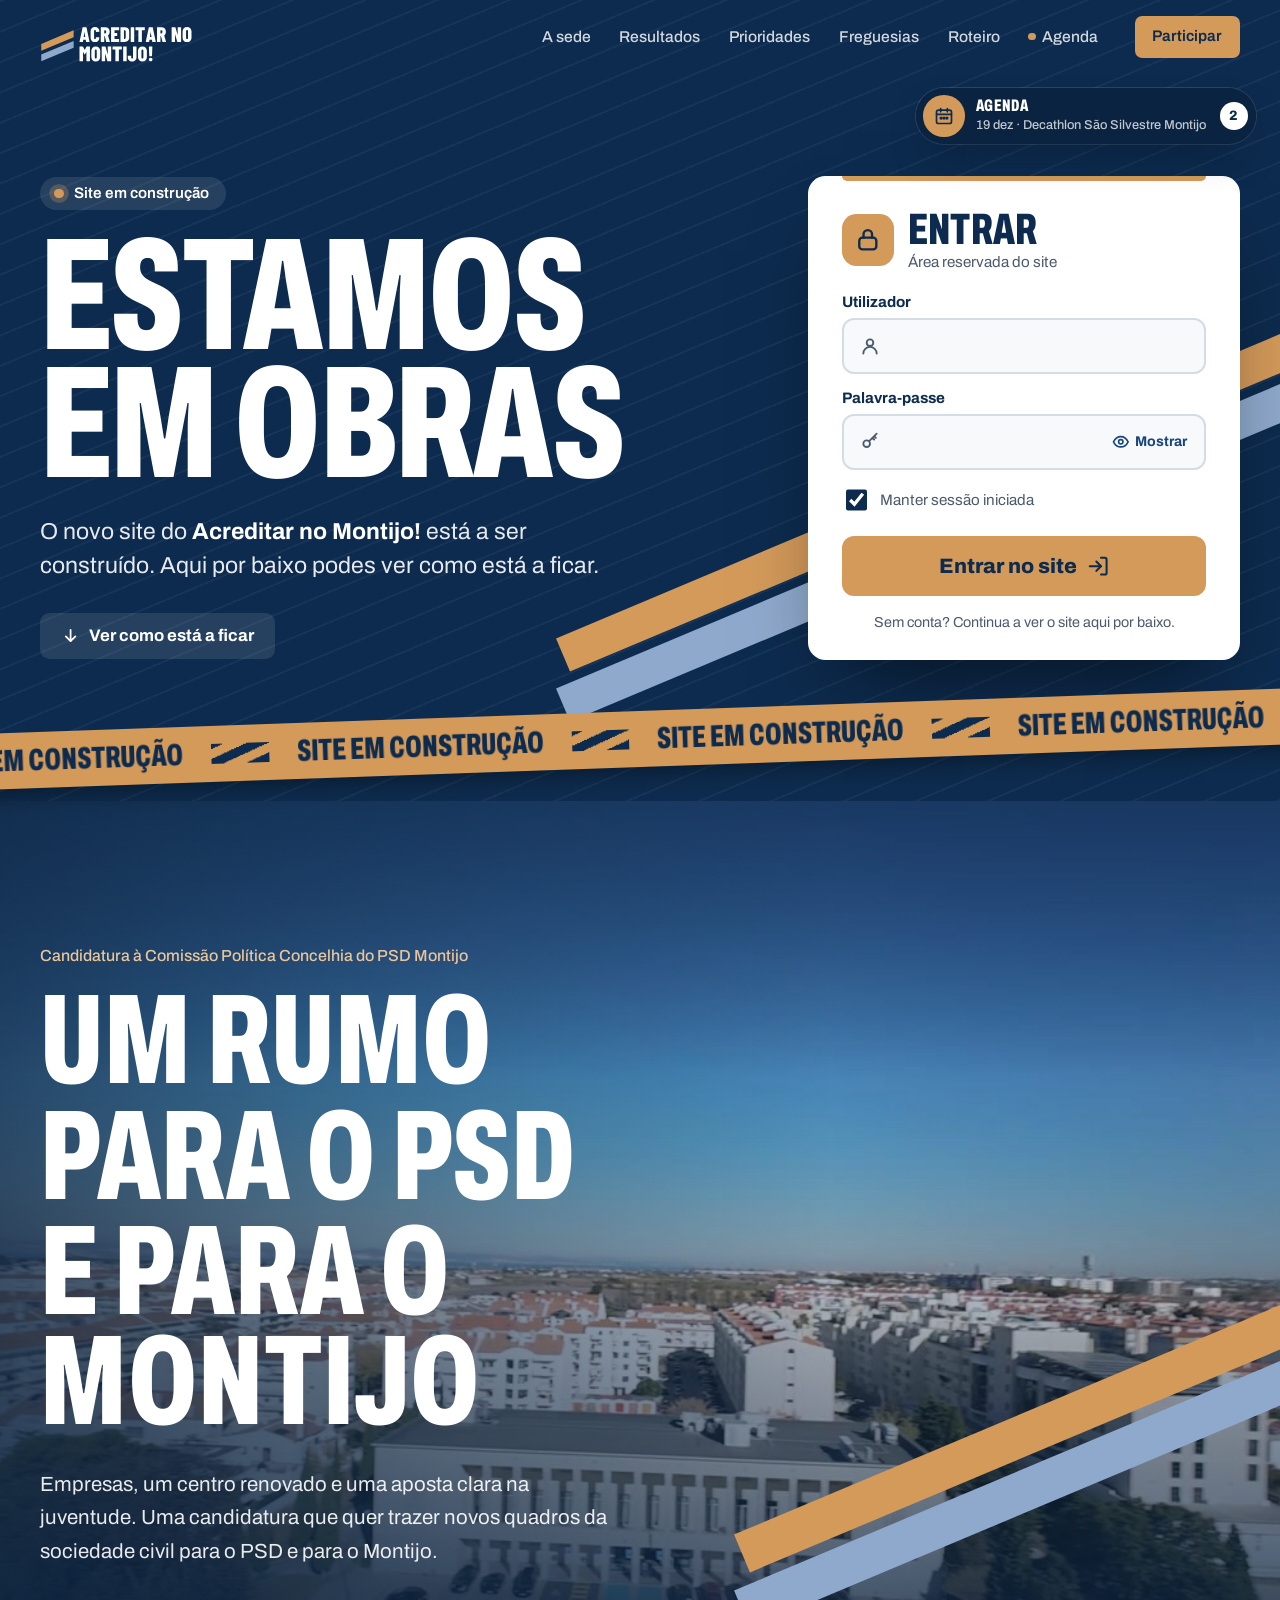
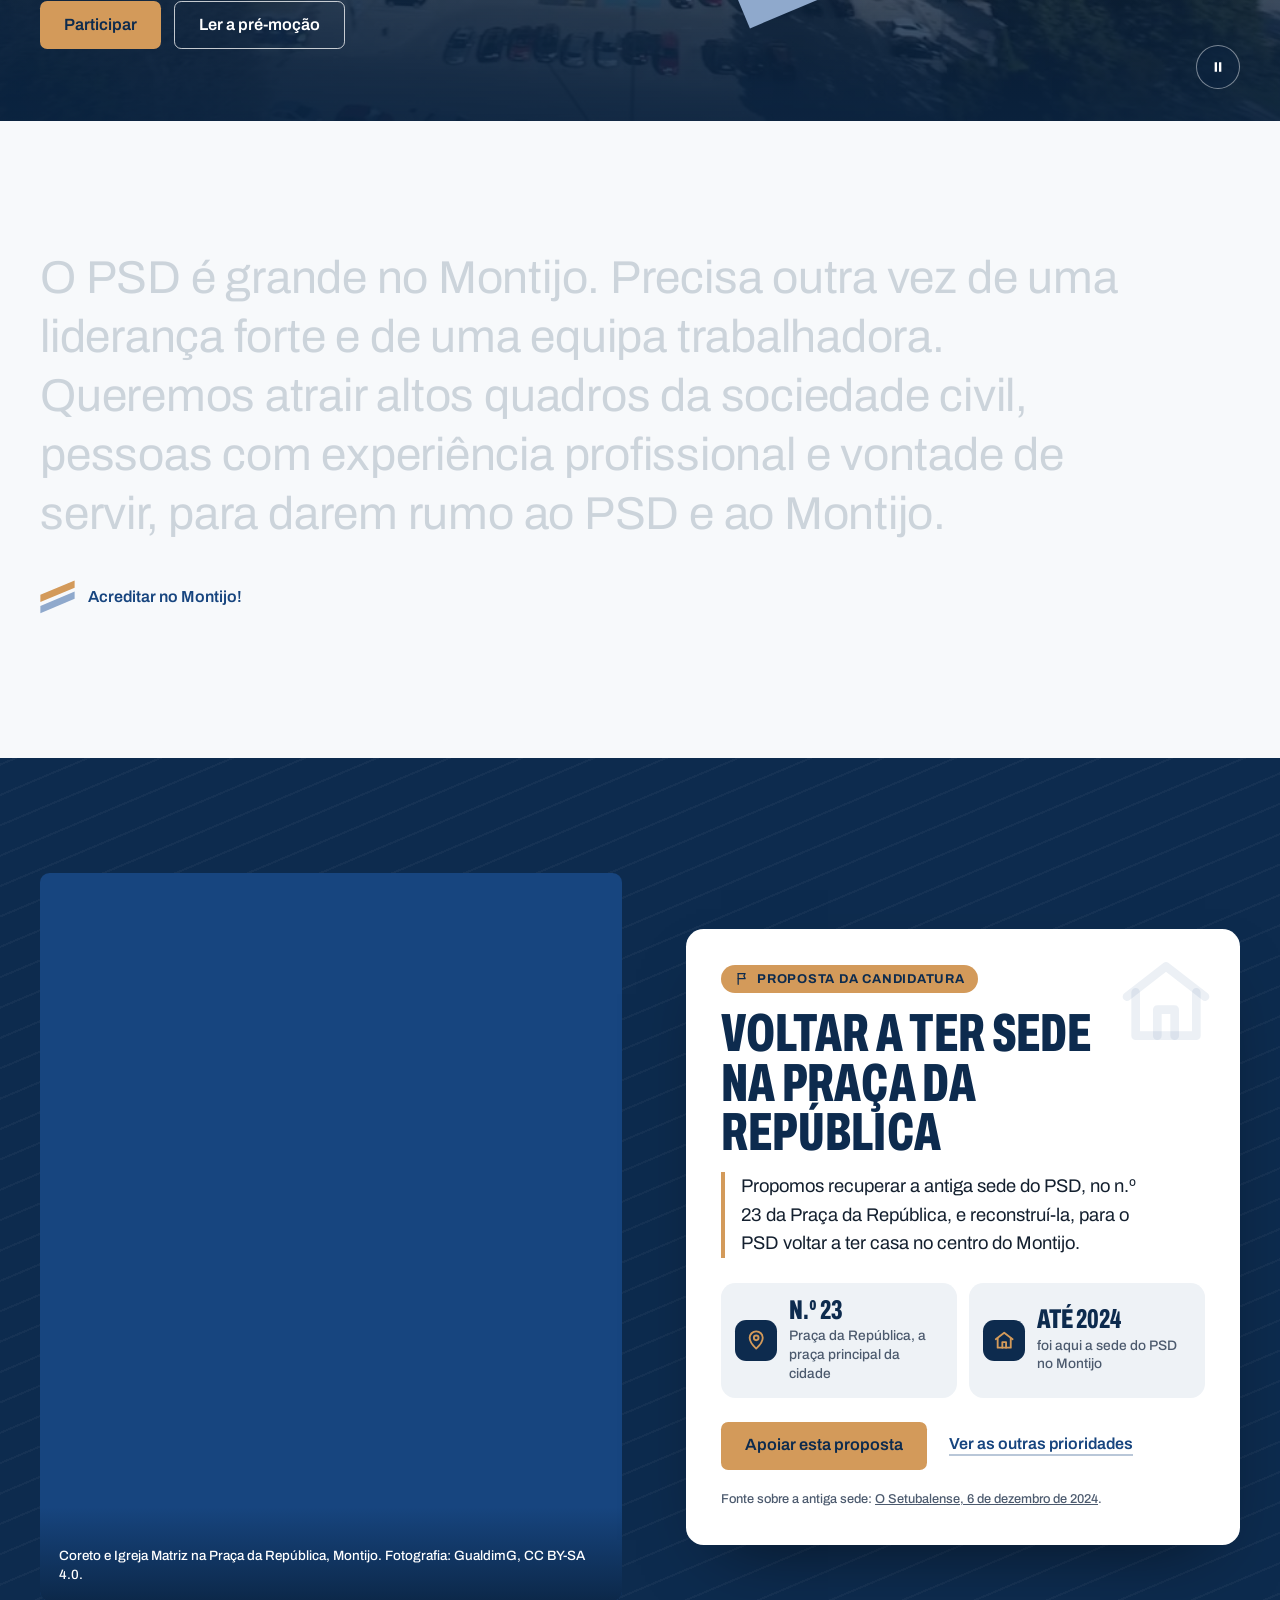
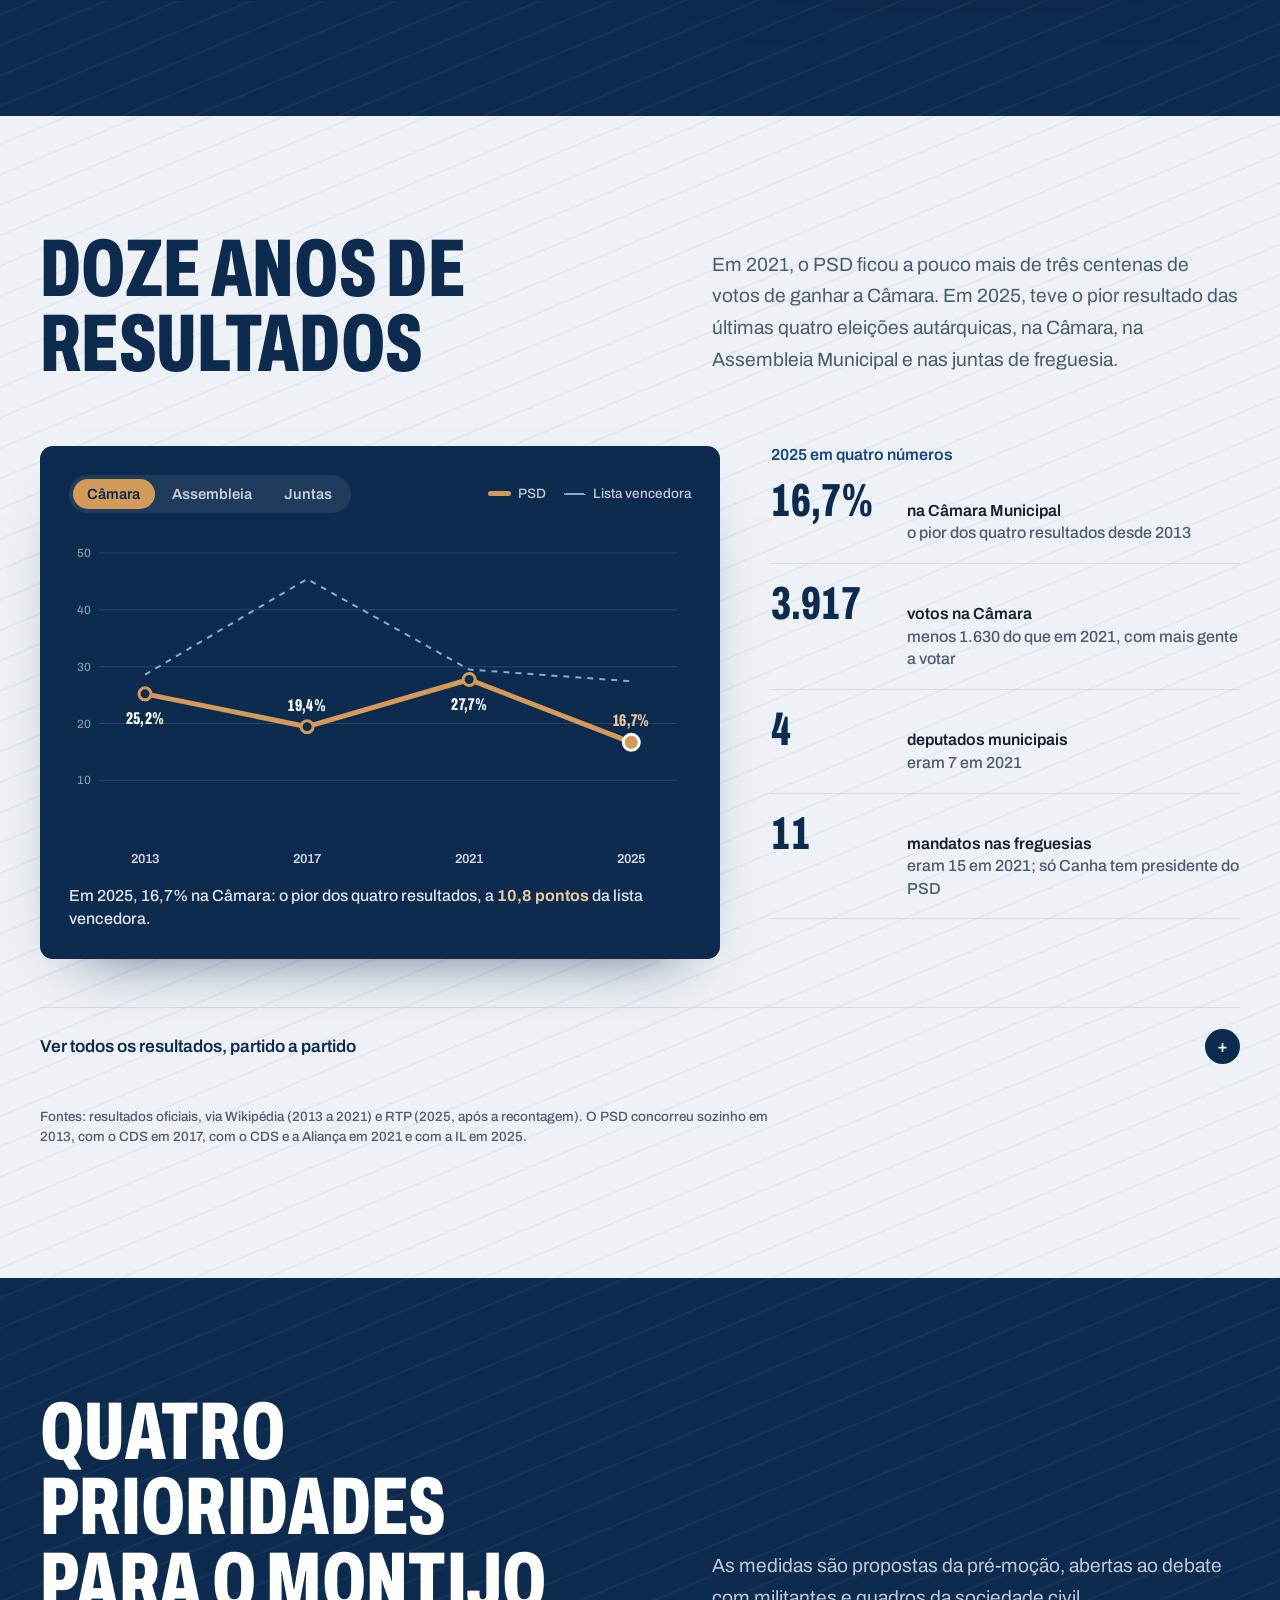
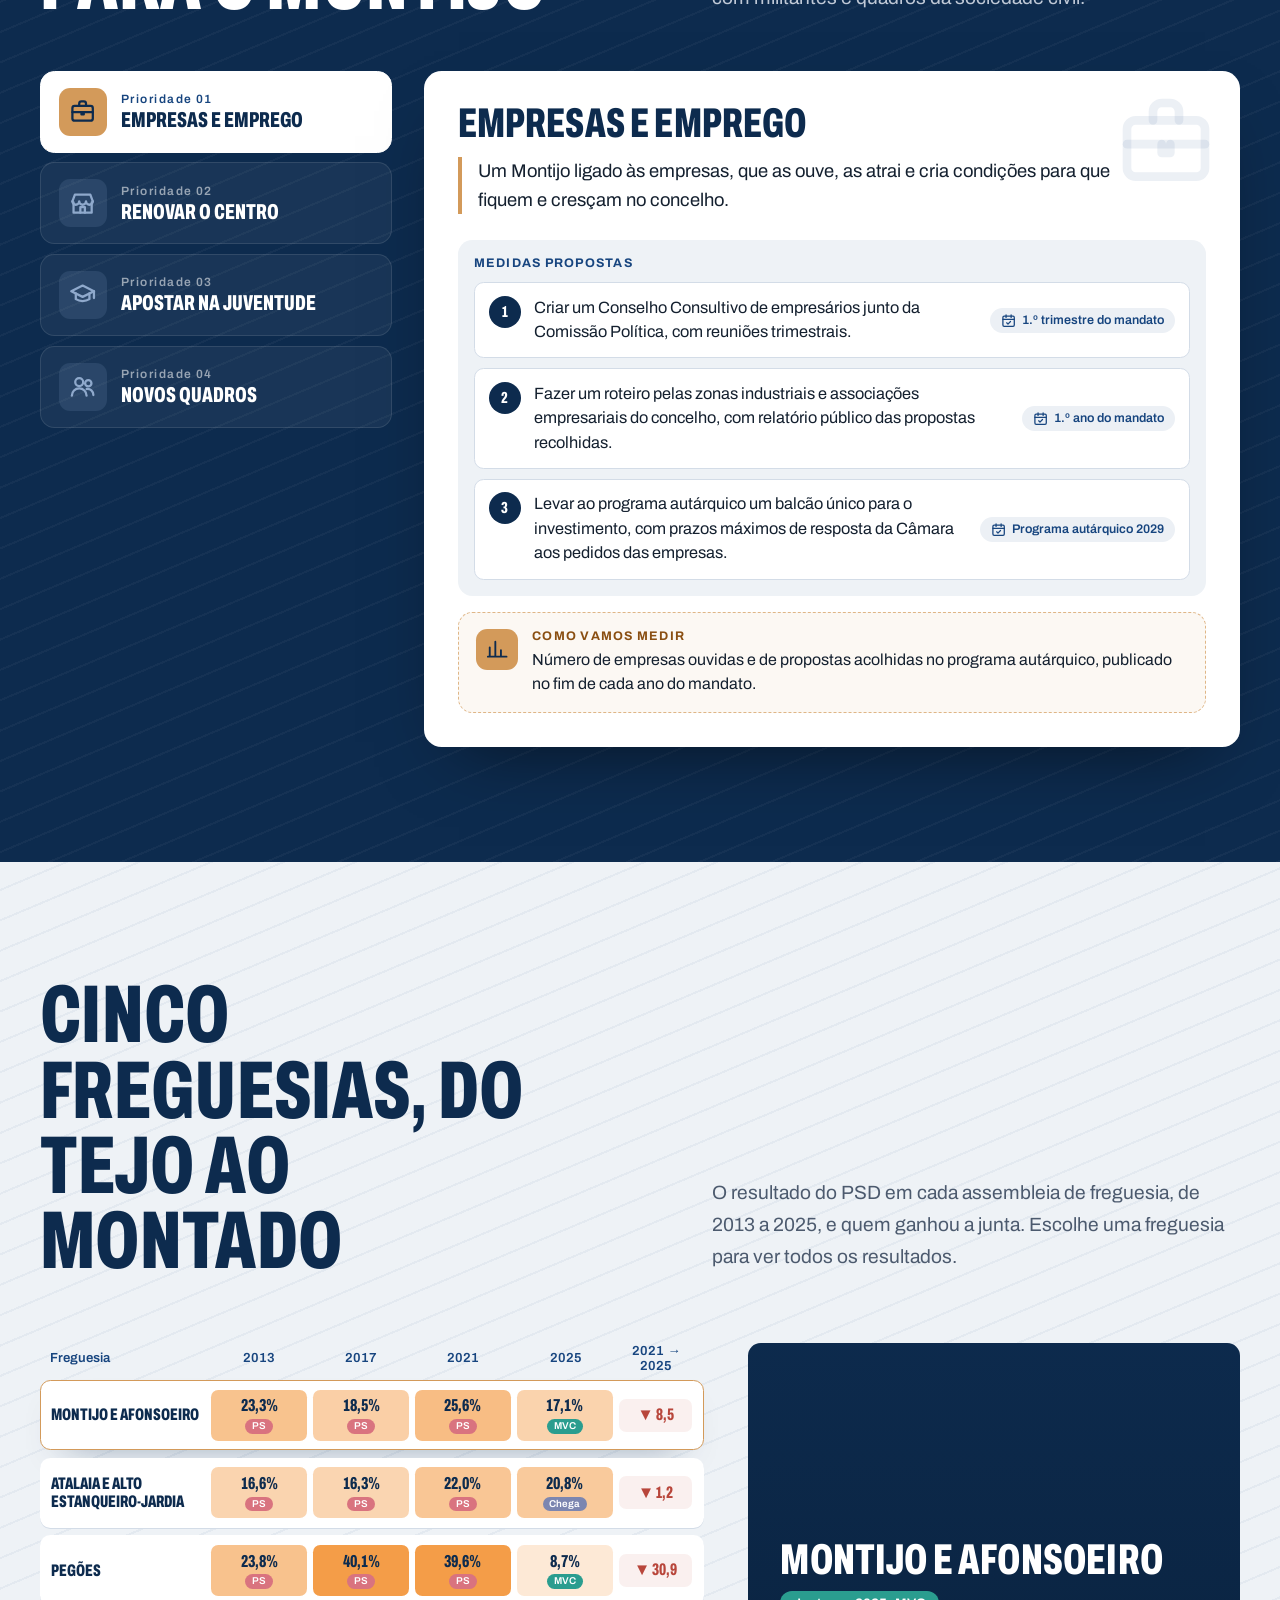
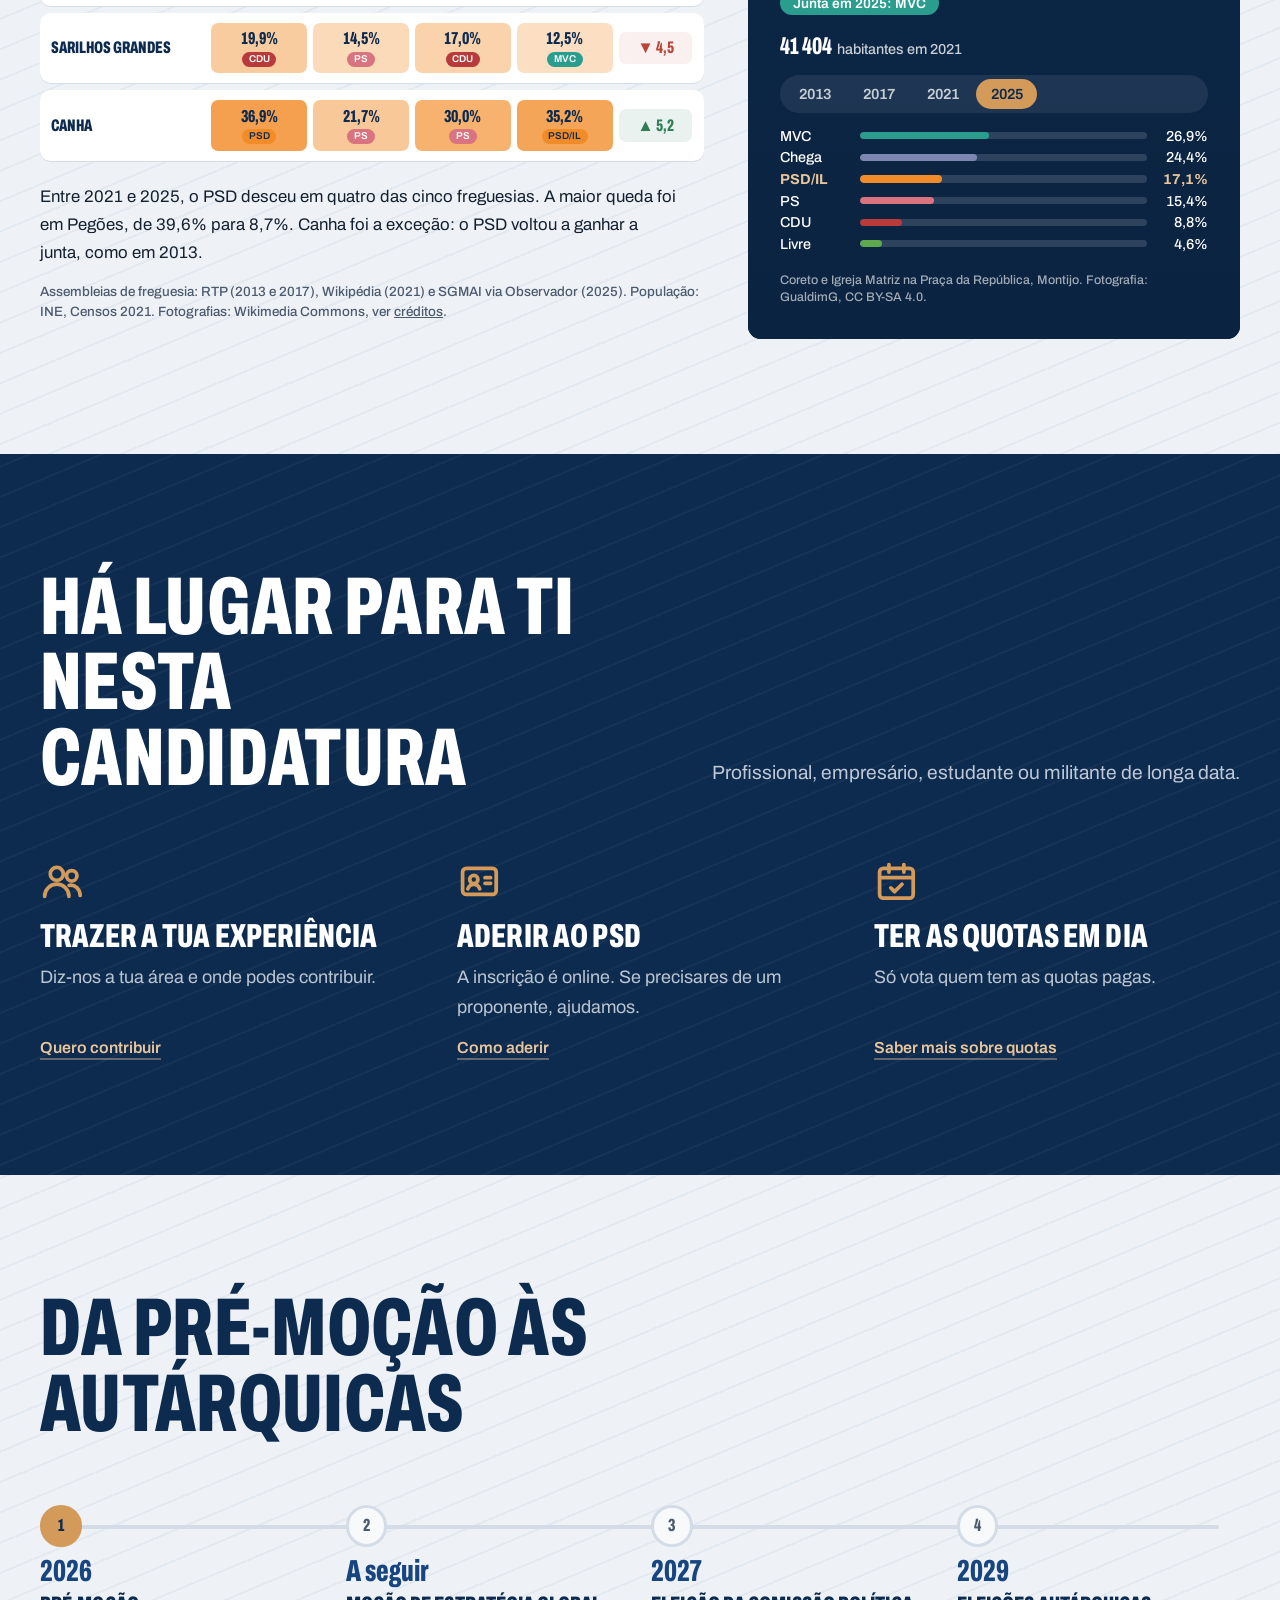
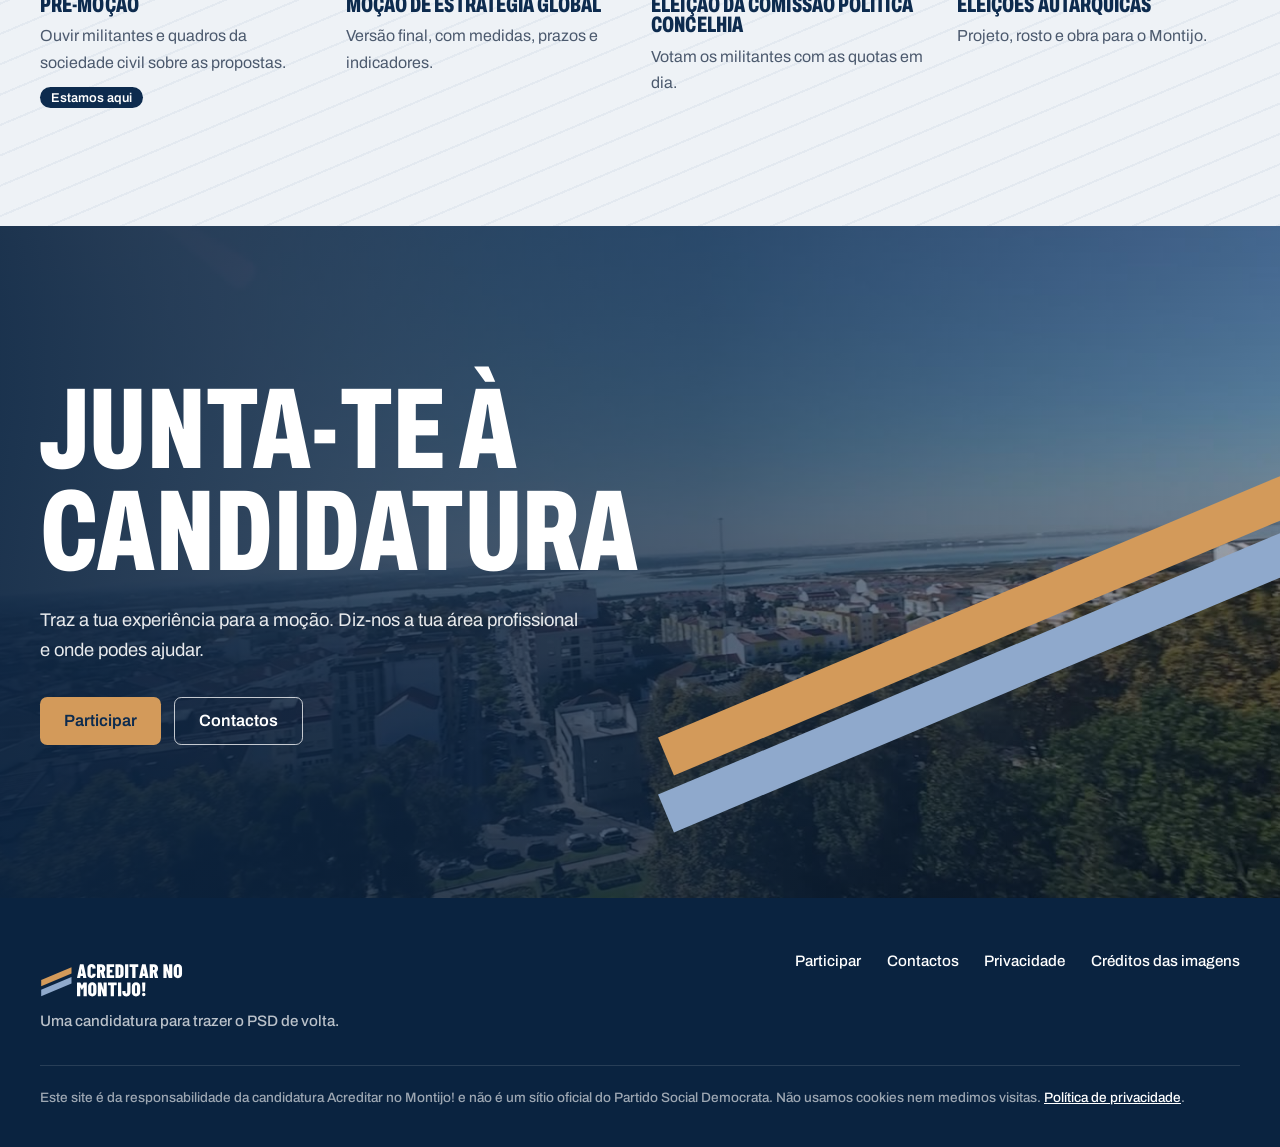
==== index.html @ 279e9579 "Aviso em obras por cima do site verdadeiro A página inicial mostra o aviso de site em construção com" ====
<!DOCTYPE html>
<html lang="pt-PT">
<head>
<meta charset="utf-8">
<script>(function(){var f="e1fb3b55f68e07967d1a540f";try{if(localStorage.getItem("acreditar-acesso")===f||sessionStorage.getItem("acreditar-acesso")===f){location.replace("inicio.html"+location.hash);}}catch(e){}})();</script>

<meta name="viewport" content="width=device-width, initial-scale=1">
<title>Acreditar no Montijo! | Site em construção</title>
<meta name="description" content="Candidatura à Comissão Política Concelhia do PSD Montijo: recuperar a sede, empresas, renovação do centro, juventude e novos quadros da sociedade civil.">
<link rel="canonical" href="https://www.acreditarnomontijo.pt/">
<meta property="og:type" content="website">
<meta property="og:locale" content="pt_PT">
<meta property="og:site_name" content="Acreditar no Montijo!">
<meta property="og:title" content="Acreditar no Montijo!">
<meta property="og:description" content="Candidatura à Comissão Política Concelhia do PSD Montijo: recuperar a sede, empresas, renovação do centro, juventude e novos quadros da sociedade civil.">
<meta property="og:url" content="https://www.acreditarnomontijo.pt/">
<meta property="og:image" content="https://www.acreditarnomontijo.pt/assets/partilha.png">
<meta property="og:image:width" content="1200">
<meta property="og:image:height" content="630">
<meta name="twitter:card" content="summary_large_image">
<meta name="theme-color" content="#0D2B4E">
<link rel="icon" href="assets/favicon.svg?v=e46b3f08" type="image/svg+xml">
<link rel="apple-touch-icon" href="assets/icone-180.png">

<link rel="preload" href="assets/fonts/archivo-latin-wdth-normal.woff2" as="font" type="font/woff2" crossorigin>
<link rel="preload" href="video/hero.jpg" as="image">
<style>
@font-face{font-family:"Archivo";src:url(assets/fonts/archivo-latin-wdth-normal.woff2) format("woff2-variations"),url(assets/fonts/archivo-latin-wdth-normal.woff2) format("woff2");font-weight:100 900;font-stretch:62% 125%;font-style:normal;font-display:swap;unicode-range:U+0000-00FF,U+0131,U+0152-0153,U+02BB-02BC,U+02C6,U+02DA,U+02DC,U+0304,U+0308,U+0329,U+2000-206F,U+20AC,U+2122,U+2191,U+2193,U+2212,U+2215,U+FEFF,U+FFFD}@font-face{font-family:"Archivo";src:url(assets/fonts/archivo-latin-ext-wdth-normal.woff2) format("woff2-variations"),url(assets/fonts/archivo-latin-ext-wdth-normal.woff2) format("woff2");font-weight:100 900;font-stretch:62% 125%;font-style:normal;font-display:swap;unicode-range:U+0100-02BA,U+02BD-02C5,U+02C7-02CC,U+02CE-02D7,U+02DD-02FF,U+0304,U+0308,U+0329,U+1D00-1DBF,U+1E00-1E9F,U+1EF2-1EFF,U+2020,U+20A0-20AB,U+20AD-20C0,U+2113,U+2C60-2C7F,U+A720-A7FF}
:root{
  --noite:#0D2B4E; --noite-2:#0A2340; --tejo:#17457F; --ambar:#D39A5A; --ambar-claro:#E9C59C;
  --ardosia:#8FA9CC; --nevoa:#EEF2F6; --papel:#F7F9FB; --tinta:#14202F; --suave:#4C5A6E; --linha:#D3DCE7;
  --desce:#B8463B; --sobe:#2F7D57;
  --display:"Archivo","Arial Narrow",sans-serif;
  --ui:"Archivo","Helvetica Neue",Arial,sans-serif;
  --serif:"Archivo","Helvetica Neue",Arial,sans-serif;
  --larg:78rem; --gutter:clamp(1.25rem,4vw,2.5rem);
  --ease:cubic-bezier(.22,.8,.2,1);
  --angulo:-22.8deg;
}
*,*::before,*::after{box-sizing:border-box}
html{scroll-behavior:smooth;scroll-padding-top:5.5rem;-webkit-text-size-adjust:100%}
body{margin:0;background:var(--papel);color:var(--tinta);font:400 1.125rem/1.65 var(--serif);-webkit-font-smoothing:antialiased;text-rendering:optimizeLegibility}
img,video,svg{display:block;max-width:100%}
a{color:inherit}
p{margin:0 0 1rem}
h1,h2,h3{margin:0;font-family:var(--display);font-weight:800;text-transform:uppercase;line-height:.92;letter-spacing:.004em}
.wrap{width:min(100% - 2*var(--gutter),var(--larg));margin-inline:auto}
.sr{position:absolute;width:1px;height:1px;overflow:hidden;clip:rect(0 0 0 0);white-space:nowrap}
:focus-visible{outline:3px solid var(--ambar);outline-offset:3px;border-radius:.3rem}
.saltar{position:fixed;left:1rem;top:-4rem;z-index:200;background:#fff;color:var(--noite);padding:.7rem 1rem;border-radius:.4rem;font:600 1rem var(--ui);transition:top .2s}
.saltar:focus{top:1rem}
.icone svg{width:100%;height:100%}

/* botões */
.btn{display:inline-flex;align-items:center;justify-content:center;min-height:3rem;padding:.8rem 1.5rem;border-radius:.45rem;font:600 1.02rem/1 var(--ui);text-decoration:none;transition:background .25s,color .25s,border-color .25s,transform .25s var(--ease)}
.btn:active{transform:translateY(1px)}
.btn-ambar{background:var(--ambar);color:var(--noite)}
.btn-ambar:hover{background:var(--ambar-claro)}
.btn-linha{border:1.5px solid rgba(255,255,255,.75);color:#fff}
.btn-linha:hover{background:#fff;color:var(--noite);border-color:#fff}
.btn-noite{background:var(--noite);color:#fff}
.btn-noite:hover{background:var(--tejo)}

/* cabeçalho */
.cab{position:fixed;inset:0 0 auto;z-index:60;color:#fff;transition:background .35s,box-shadow .35s,transform .35s var(--ease)}
.cab .wrap{display:flex;align-items:center;gap:1.5rem;min-height:4.6rem}
.cab.solido{background:rgba(10,35,64,.94);-webkit-backdrop-filter:blur(10px);backdrop-filter:blur(10px);box-shadow:0 1px 0 rgba(255,255,255,.08)}
.cab-logo{display:block;width:9.6rem;flex:none}
.cab-logo svg{width:100%;height:auto}
.cab-nav{margin-left:auto;display:flex;gap:.2rem}
.cab-nav a{font:500 .98rem/1 var(--ui);text-decoration:none;padding:.65rem .8rem;border-radius:.4rem;color:rgba(255,255,255,.82);transition:color .2s,background .2s}
.cab-nav a:hover,.cab-nav a.ativo{color:#fff;background:rgba(255,255,255,.1)}
.cab .btn{min-height:2.6rem;padding:.6rem 1.1rem;font-size:.96rem}
.menu-btn{display:none;margin-left:auto;align-items:center;gap:.55rem;background:none;border:1.5px solid rgba(255,255,255,.4);color:#fff;border-radius:.45rem;padding:.55rem .85rem;font:600 .95rem var(--ui);cursor:pointer}
.menu-btn i{position:relative;width:1.1rem;height:.7rem}
.menu-btn i::before,.menu-btn i::after{content:"";position:absolute;left:0;right:0;height:2px;background:currentColor;border-radius:2px;transition:transform .3s var(--ease),top .3s var(--ease)}
.menu-btn i::before{top:0}.menu-btn i::after{top:calc(100% - 2px)}
.menu-aberto .menu-btn i::before{top:calc(50% - 1px);transform:rotate(45deg)}
.menu-aberto .menu-btn i::after{top:calc(50% - 1px);transform:rotate(-45deg)}
.menu{position:fixed;inset:0;z-index:55;background:var(--noite-2);color:#fff;display:flex;flex-direction:column;justify-content:flex-end;padding:6rem var(--gutter) 2.5rem;visibility:hidden;opacity:0;transition:opacity .35s var(--ease),visibility 0s .35s}
.menu-aberto .menu{visibility:visible;opacity:1;transition:opacity .35s var(--ease)}
.menu::before{content:"";position:absolute;right:-20%;top:22%;width:90%;height:2.2rem;background:var(--ambar);transform:rotate(var(--angulo)) scaleX(0);transform-origin:right;transition:transform .7s var(--ease) .1s}
.menu::after{content:"";position:absolute;right:-20%;top:calc(22% + 3.2rem);width:90%;height:2.2rem;background:var(--ardosia);transform:rotate(var(--angulo)) scaleX(0);transform-origin:right;transition:transform .7s var(--ease) .18s}
.menu-aberto .menu::before,.menu-aberto .menu::after{transform:rotate(var(--angulo)) scaleX(1)}
.menu a{display:block;font:800 clamp(2.4rem,11vw,3.6rem)/1.02 var(--display);text-transform:uppercase;text-decoration:none;color:#fff;padding:.15rem 0;transform:translateY(1.2rem);opacity:0;transition:transform .5s var(--ease),opacity .5s var(--ease)}
.menu-aberto .menu a{transform:none;opacity:1}
.menu a:nth-child(2){transition-delay:.04s}.menu a:nth-child(3){transition-delay:.08s}.menu a:nth-child(4){transition-delay:.12s}.menu a:nth-child(5){transition-delay:.16s}.menu a:nth-child(6){transition-delay:.2s}
.menu .btn{margin-top:1.6rem;font:600 1.1rem/1 var(--ui);text-transform:none;display:inline-flex;width:max-content;padding:1rem 1.7rem}
.menu .menu-sec{font:500 1.05rem var(--ui);text-transform:none;color:rgba(255,255,255,.75);margin-top:1rem}
@media (max-width:64rem){.cab-nav,.cab .btn{display:none}.menu-btn{display:inline-flex}}
.menu-aberto{overflow:hidden}

/* topo com vídeo */
.hero{position:relative;min-height:100vh;min-height:100svh;display:flex;align-items:flex-end;color:#fff;background:var(--noite);overflow:hidden;isolation:isolate}
.hero-video{position:absolute;inset:0;width:100%;height:100%;object-fit:cover;z-index:-3;transform:scale(1.06);transition:transform 2.4s var(--ease)}
.pronto .hero-video{transform:scale(1)}
.hero-veu{position:absolute;inset:0;z-index:-2;background:linear-gradient(180deg,rgba(10,35,64,.55) 0%,rgba(10,35,64,.1) 30%,rgba(10,35,64,.35) 55%,rgba(10,35,64,.92) 100%),linear-gradient(90deg,rgba(10,35,64,.7) 0%,rgba(10,35,64,0) 65%)}
.rumo{position:absolute;z-index:-1;inset:0;pointer-events:none}
.rumo i{position:absolute;left:58%;width:90%;height:clamp(1.4rem,3.2vw,2.6rem);transform-origin:left center;transform:rotate(var(--angulo)) scaleX(0);transition:transform 1.4s var(--ease)}
.rumo i:nth-child(1){bottom:16%;background:var(--ambar)}
.rumo i:nth-child(2){bottom:calc(16% - clamp(2rem,4.4vw,3.6rem));background:var(--ardosia);transition-delay:.15s}
.pronto .rumo i{transform:rotate(var(--angulo)) scaleX(1)}
.hero-txt{padding:9rem 0 clamp(3rem,8vh,5.5rem)}
.hero h1{font-size:clamp(3.2rem,10vw,9.2rem);line-height:.86;max-width:12ch}
.hero h1 .l{display:block;overflow:hidden;padding-bottom:.04em}
.hero h1 .l span{display:block;transform:translateY(105%);transition:transform 1.1s var(--ease)}
.hero h1 .l:nth-child(2) span{transition-delay:.08s}.hero h1 .l:nth-child(3) span{transition-delay:.16s}
.pronto .hero h1 .l span{transform:none}
.hero-sub{max-width:36rem;margin:1.6rem 0 0;font-size:clamp(1.08rem,1.6vw,1.28rem);color:rgba(255,255,255,.9);opacity:0;transform:translateY(.8rem);transition:opacity .9s var(--ease) .45s,transform .9s var(--ease) .45s}
.hero-quem{font:500 1rem/1.4 var(--ui);color:var(--ambar-claro);margin:0 0 1.2rem;opacity:0;transition:opacity .9s var(--ease) .3s}
.hero .acoes{display:flex;flex-wrap:wrap;gap:.8rem;margin-top:2rem;opacity:0;transform:translateY(.8rem);transition:opacity .9s var(--ease) .6s,transform .9s var(--ease) .6s}
.pronto .hero-sub,.pronto .hero .acoes,.pronto .hero-quem{opacity:1;transform:none}
.pausa{position:absolute;right:var(--gutter);bottom:clamp(1.2rem,4vh,2rem);z-index:2;width:2.75rem;height:2.75rem;border-radius:50%;border:1.5px solid rgba(255,255,255,.45);background:rgba(10,35,64,.45);color:#fff;cursor:pointer;display:grid;place-items:center}
.pausa:hover{border-color:#fff}
.pausa svg{width:1rem;height:1rem;fill:currentColor}
.pausa .i-play{display:none}.pausa[aria-pressed="true"] .i-pausa{display:none}.pausa[aria-pressed="true"] .i-play{display:block}
@media (min-width:40.01rem) and (max-width:64rem){
  .hero .rumo i{left:40%;width:80%}
  .hero .rumo i:nth-child(1){bottom:3.2rem}.hero .rumo i:nth-child(2){bottom:.6rem}
  .hero-txt{padding-bottom:10rem}
}
@media (max-width:40rem){
  .hero .rumo i{left:30%;width:100%;height:1.3rem}
  .hero .rumo i:nth-child(1){bottom:2.2rem}.hero .rumo i:nth-child(2){bottom:.3rem}
  .hero-txt{padding-bottom:11.5rem}
  .hero .acoes .btn{flex:1 1 auto}
}

/* secções */
.sec{position:relative;padding:clamp(4rem,9vw,7.5rem) 0;isolation:isolate}
.sec-cab{display:grid;gap:0 clamp(2rem,5vw,4.5rem)}
@media (min-width:62rem){.sec-cab{grid-template-columns:minmax(0,1.15fr) minmax(0,1fr);align-items:end}.sec-cab .lead{margin:0 0 .4rem}}
.sec-escura{background:var(--noite);color:#E6ECF4}
.sec-nevoa{background:var(--nevoa)}
.textura::before{content:"";position:absolute;inset:0;z-index:-1;background:repeating-linear-gradient(-22.8deg,rgba(23,69,127,.05) 0 2px,transparent 2px 28px);pointer-events:none}
.sec-escura.textura::before{background:repeating-linear-gradient(-22.8deg,rgba(255,255,255,.035) 0 2px,transparent 2px 28px)}
.titulo{font-size:clamp(2.5rem,6.4vw,5.4rem);max-width:16ch;color:var(--noite)}
.sec-escura .titulo{color:#fff}
.lead{max-width:40rem;margin-top:1.4rem;font-size:clamp(1.08rem,1.5vw,1.22rem);color:var(--suave)}
.sec-escura .lead{color:rgba(230,236,244,.82)}
.fonte{font:500 .84rem/1.5 var(--ui);color:var(--suave);max-width:46rem}
.sec-escura .fonte{color:rgba(230,236,244,.6)}
.fonte a{color:inherit}

/* manifesto */
.manifesto{padding:clamp(4.5rem,11vw,8rem) 0}
.manifesto-txt{font:400 clamp(1.6rem,3.6vw,3.1rem)/1.28 var(--serif);color:var(--noite);max-width:24em;margin:0;letter-spacing:-.005em}
.manifesto-txt .p{transition:color .45s ease;color:rgba(13,43,78,.18)}
.manifesto-txt .p.acesa{color:var(--noite)}
.sem-js .manifesto-txt .p{color:var(--noite)}
.manifesto-ass{margin-top:2.2rem;font:600 1rem var(--ui);color:var(--tejo);display:flex;align-items:center;gap:.8rem}
.manifesto-ass .marca{width:2.2rem;height:auto}

/* bandeira: sede */
.bandeira{display:grid;grid-template-columns:1.05fr 1fr;gap:clamp(2rem,5vw,4.5rem);align-items:center}
@media (max-width:56rem){.bandeira{grid-template-columns:1fr}}
.bandeira-foto{position:relative;border-radius:.6rem;overflow:hidden;aspect-ratio:4/5;background:var(--tejo)}
.bandeira-foto img{width:100%;height:100%;object-fit:cover;transform:scale(1.08);transition:transform 1.6s var(--ease)}
.bandeira-foto.visto img{transform:scale(1)}
.bandeira-foto figcaption{position:absolute;left:0;right:0;bottom:0;padding:2.5rem 1.2rem 1rem;font:500 .84rem/1.4 var(--ui);color:#fff;background:linear-gradient(0deg,rgba(10,35,64,.85),transparent)}
.bandeira-num{display:flex;align-items:baseline;gap:.8rem;margin:1.8rem 0 1.2rem}
.bandeira-num b{font:800 clamp(4.5rem,10vw,7.5rem)/.8 var(--display);color:var(--ambar);white-space:nowrap}
@media (max-width:40rem){.bandeira-num{flex-direction:column;align-items:flex-start;gap:.6rem}.bandeira-foto{aspect-ratio:4/3}}
.bandeira-num span{font:500 1rem/1.35 var(--ui);color:rgba(230,236,244,.8);max-width:14rem}
.bandeira p{max-width:34rem}
.bandeira-compromisso{margin-top:1.6rem;padding:1.3rem 1.4rem;border-left:4px solid var(--ambar);background:rgba(255,255,255,.06);border-radius:0 .5rem .5rem 0;font-size:1.18rem;color:#fff}
.bandeira-compromisso b{font-family:var(--ui);font-weight:700;color:var(--ambar-claro)}

/* resultados */
.res-grelha{display:grid;grid-template-columns:1.45fr 1fr;gap:clamp(1.5rem,4vw,3.5rem);margin-top:clamp(2.5rem,5vw,4rem);align-items:start}
@media (max-width:60rem){.res-grelha{grid-template-columns:1fr}}
.painel{background:var(--noite);color:#fff;border-radius:.8rem;padding:clamp(1.1rem,2.5vw,1.8rem);box-shadow:0 30px 60px -40px rgba(13,43,78,.8)}
.painel-cab{display:flex;flex-wrap:wrap;gap:.8rem;align-items:center;justify-content:space-between;margin-bottom:.6rem}
.seg{display:inline-flex;gap:.2rem;background:rgba(255,255,255,.08);border-radius:2rem;padding:.25rem}
.seg button{border:0;background:none;color:rgba(255,255,255,.75);font:600 .92rem var(--ui);padding:.45rem .9rem;border-radius:2rem;cursor:pointer;transition:background .25s,color .25s}
.seg button[aria-pressed="true"],.seg button[aria-selected="true"]{background:var(--ambar);color:var(--noite)}
.seg-claro{background:var(--nevoa)}
.seg-claro button{color:var(--suave)}
.seg-claro button[aria-pressed="true"]{background:var(--noite);color:#fff}
.legenda-graf{display:flex;gap:1.1rem;font:500 .85rem var(--ui);color:rgba(255,255,255,.75)}
.legenda-graf span{display:inline-flex;align-items:center;gap:.45rem}
.legenda-graf i{display:inline-block;width:1.4rem;height:.32rem;border-radius:1rem;background:var(--ambar)}
.legenda-graf i.v{height:0;border-top:2px dashed var(--ardosia);background:none}
.grafico{position:relative;margin-top:.4rem}
.grafico svg{width:100%;height:auto;overflow:visible}
.grafico .eixo{stroke:rgba(255,255,255,.12);stroke-width:1}
.grafico .eixo-t{fill:rgba(255,255,255,.5);font:500 12px var(--ui)}
.grafico .ano-t{fill:rgba(255,255,255,.8);font:600 13px var(--ui)}
.grafico .l-psd{fill:none;stroke:var(--ambar);stroke-width:5;stroke-linecap:round;stroke-linejoin:round}
.grafico .l-venc{fill:none;stroke:var(--ardosia);stroke-width:2;stroke-dasharray:6 6;opacity:.8}
.grafico .pt{fill:var(--noite);stroke:var(--ambar);stroke-width:3}
.grafico .pt.ultimo{fill:var(--ambar);stroke:#fff}
.grafico .val{fill:#fff;font:800 17px var(--display);letter-spacing:.02em}
.grafico .val.ultimo{fill:var(--ambar-claro)}
.grafico .anim{opacity:0;transition:opacity .4s ease}
.grafico.vis .anim{opacity:1}
.graf-nota{margin:.8rem 0 0;font:500 1rem/1.45 var(--ui);color:rgba(255,255,255,.88)}
.graf-nota b{color:var(--ambar-claro)}
.numeros{margin:0;display:grid;gap:0}
.numeros div{padding:1.15rem 0;border-bottom:1px solid var(--linha);display:grid;grid-template-columns:7.5rem 1fr;gap:1rem;align-items:baseline}
.numeros div:first-child{padding-top:0}
.numeros dt{font:800 clamp(2.2rem,4vw,2.9rem)/.95 var(--display);color:var(--noite);font-variant-numeric:tabular-nums}
.numeros dd{margin:0;font:500 1rem/1.4 var(--ui);color:var(--suave)}
.numeros dd b{display:block;color:var(--tinta);font-weight:600}
.numeros-tit{font:600 1rem var(--ui);color:var(--tejo);margin:0 0 1rem}
.todos{margin-top:clamp(2rem,4vw,3rem);border-top:1px solid var(--linha)}
.todos summary{list-style:none;cursor:pointer;display:flex;align-items:center;justify-content:space-between;gap:1rem;padding:1.3rem 0;font:600 1.08rem var(--ui);color:var(--noite)}
.todos summary::-webkit-details-marker{display:none}
.todos summary .mais{width:2.2rem;height:2.2rem;border-radius:50%;background:var(--noite);color:#fff;display:grid;place-items:center;transition:transform .35s var(--ease)}
.todos[open] summary .mais{transform:rotate(45deg)}
.todos-corpo{padding-bottom:1rem;animation:abrir .45s var(--ease)}
@keyframes abrir{from{opacity:0;transform:translateY(-.5rem)}to{opacity:1;transform:none}}
.explorar{background:#fff;border-radius:.8rem;padding:clamp(1rem,2.5vw,1.6rem);box-shadow:0 20px 50px -38px rgba(13,43,78,.6)}
.explorar-cab{display:flex;flex-wrap:wrap;gap:.6rem;justify-content:space-between;margin-bottom:1.2rem}
.barras{display:flex;flex-direction:column;gap:.75rem}
.barra[hidden]{display:none}
.barra .topo-b{display:flex;justify-content:space-between;align-items:baseline;gap:1rem;margin-bottom:.3rem;font-family:var(--ui)}
.barra .nome{font-weight:600}
.barra .nome small{font-weight:500;color:var(--suave);margin-left:.45rem;font-size:.82rem}
.barra .valor{font:800 1.35rem var(--display);font-variant-numeric:tabular-nums}
.barra .pista{height:.7rem;border-radius:1rem;background:var(--nevoa);overflow:hidden}
.barra .ench{display:block;height:100%;width:0;border-radius:1rem;transition:width 1.1s var(--ease)}
.barra.psd{background:rgba(211,154,90,.12);border-radius:.5rem;padding:.4rem .55rem;margin:0 -.55rem}
.barra.psd .valor{color:#B36A1F}
.explorar-resumo{margin:1.1rem 0 0;font:500 .98rem/1.45 var(--ui);color:var(--tinta)}
.explorar-resumo b{color:#B36A1F}
.cor-ps{background:#D9737F}.cor-psd{background:#F28C28}.cor-cdu{background:#B83A3A}.cor-mvc{background:#2A9D8F}.cor-ch{background:#7C86B0}
.cor-be{background:#A23B72}.cor-il{background:#2BA8D8}.cor-pan{background:#7FA83A}.cor-l{background:#5FA84D}.cor-cds{background:#3D6FB6}.cor-pctp{background:#8B2E2E}

/* prioridades */
.prios{margin-top:clamp(2.5rem,5vw,4rem);border-top:1px solid rgba(255,255,255,.14)}
.prio{border-bottom:1px solid rgba(255,255,255,.14)}
.prio-cab{width:100%;display:grid;grid-template-columns:3rem minmax(0,1fr) 2.6rem;gap:1.2rem;align-items:center;background:none;border:0;color:inherit;text-align:left;padding:clamp(1.3rem,2.5vw,1.9rem) 0;cursor:pointer}
.prio-ic{width:3rem;height:3rem;border-radius:.6rem;background:rgba(143,169,204,.14);color:var(--ardosia);padding:.7rem;transition:background .3s,color .3s}
.prio-tit{display:block;font:800 clamp(1.7rem,3.6vw,2.7rem)/.95 var(--display);text-transform:uppercase;color:#fff}
.prio-obj{display:block;margin-top:.55rem;font:400 1.05rem/1.5 var(--serif);color:rgba(230,236,244,.78);max-width:42rem}
.prio-mais{width:2.6rem;height:2.6rem;border-radius:50%;border:1.5px solid rgba(255,255,255,.3);position:relative;transition:transform .4s var(--ease),background .3s,border-color .3s}
.prio-mais::before,.prio-mais::after{content:"";position:absolute;left:50%;top:50%;width:.9rem;height:2px;background:#fff;transform:translate(-50%,-50%)}
.prio-mais::after{transform:translate(-50%,-50%) rotate(90deg);transition:transform .4s var(--ease)}
.prio-cab[aria-expanded="true"] .prio-mais{background:var(--ambar);border-color:var(--ambar)}
.prio-cab[aria-expanded="true"] .prio-mais::before,.prio-cab[aria-expanded="true"] .prio-mais::after{background:var(--noite)}
.prio-cab[aria-expanded="true"] .prio-mais::after{transform:translate(-50%,-50%) rotate(0)}
.prio-cab[aria-expanded="true"] .prio-ic{background:var(--ambar);color:var(--noite)}
.prio-cab:hover .prio-mais{border-color:#fff}
.prio-corpo{display:grid;grid-template-rows:0fr;transition:grid-template-rows .55s var(--ease)}
.prio-corpo>div{overflow:hidden}
.prio.aberta .prio-corpo{grid-template-rows:1fr}
.prio-dentro{padding:0 0 2rem 4.2rem;display:grid;grid-template-columns:1.6fr 1fr;gap:2rem}
@media (max-width:48rem){.prio-cab{grid-template-columns:2.4rem minmax(0,1fr) 2.2rem;gap:.85rem}.prio-ic{width:2.4rem;height:2.4rem;padding:.5rem}.prio-mais{width:2.2rem;height:2.2rem}.prio-dentro{padding-left:0;grid-template-columns:1fr;gap:1.2rem}}
.medidas{list-style:none;margin:0;padding:0;display:grid;gap:.7rem;counter-reset:m}
.medidas li{counter-increment:m;display:grid;grid-template-columns:2rem 1fr;gap:.8rem;padding:1rem 1.1rem;background:rgba(255,255,255,.05);border-radius:.55rem}
.medidas li::before{content:counter(m);width:2rem;height:2rem;border-radius:50%;background:var(--ambar);color:var(--noite);display:grid;place-items:center;font:800 1rem var(--display)}
.medidas .prazo{display:block;margin-top:.45rem;font:600 .82rem var(--ui);color:var(--ambar-claro)}
.indicador{padding:1.1rem 1.2rem;border:1px solid rgba(255,255,255,.14);border-radius:.55rem;align-self:start}
.indicador h4{margin:0 0 .4rem;font:600 .9rem var(--ui);color:var(--ardosia)}
.indicador p{margin:0;font-size:1rem}

/* freguesias */
.freg-grelha{display:grid;grid-template-columns:1.35fr 1fr;gap:clamp(1.5rem,3.5vw,3rem);margin-top:clamp(2.5rem,5vw,4rem);align-items:stretch}
@media (max-width:60rem){.freg-grelha{grid-template-columns:1fr}}
.heatmap{display:grid;gap:.45rem}
.hm-cab,.hm-linha{display:grid;grid-template-columns:minmax(8.5rem,1.6fr) repeat(4,minmax(3.4rem,1fr)) 4.6rem;gap:.35rem;align-items:center}
.hm-cab{font:600 .82rem var(--ui);color:var(--tejo);padding:0 .65rem}
.hm-cab span:not(:first-child){text-align:center}
.hm-linha{width:100%;text-align:left;background:#fff;border:1.5px solid transparent;border-radius:.65rem;padding:.55rem .65rem;cursor:pointer;color:inherit;font:inherit;box-shadow:0 1px 0 var(--linha);transition:border-color .25s,transform .3s var(--ease),box-shadow .3s}
.hm-linha:hover{transform:translateX(4px)}
.hm-linha[aria-pressed="true"]{border-color:var(--ambar);box-shadow:0 16px 36px -26px rgba(13,43,78,.7)}
.hm-nome{font:800 1.05rem/1.05 var(--display);text-transform:uppercase;color:var(--noite)}
.hm-cel{display:flex;flex-direction:column;align-items:center;gap:.22rem;padding:.42rem .2rem;border-radius:.45rem;background:rgba(242,140,40,0);transition:background 1s ease}
.heatmap.aceso .hm-cel{background:rgba(242,140,40,var(--a))}
.hm-cel b{font:800 1.08rem var(--display);color:var(--noite);font-variant-numeric:tabular-nums}
.hm-venc{font:600 .62rem/1.5 var(--ui);font-style:normal;color:#fff;border-radius:2rem;padding:0 .42rem;white-space:nowrap}
.hm-venc.cor-psd{color:var(--noite)}
.hm-delta{font:800 1.05rem var(--display);text-align:center;border-radius:.45rem;padding:.4rem .2rem}
.hm-delta.desce{color:var(--desce);background:rgba(184,70,59,.08)}
.hm-delta.sobe{color:var(--sobe);background:rgba(47,125,87,.1)}
@media (min-width:40.01rem){.sem-quebra{white-space:nowrap}}
@media (max-width:40rem){
  .hm-cab,.hm-linha{grid-template-columns:minmax(5.8rem,1.3fr) repeat(4,minmax(2.6rem,1fr)) 3.3rem;gap:.18rem}
  .hm-nome{font-size:.84rem}.hm-cel b{font-size:.9rem}.hm-venc{font-size:.52rem;padding:0 .28rem}.hm-delta{font-size:.88rem}
  .hm-cab{font-size:.68rem;padding:0 .3rem}.hm-linha{padding:.45rem .3rem}
}
.freg-leitura{margin-top:1.4rem;font-size:1.05rem;max-width:40rem}
.detalhe{position:relative;border-radius:.8rem;overflow:hidden;color:#fff;background:var(--noite);min-height:34rem;display:flex;flex-direction:column;justify-content:flex-end;padding:clamp(1.3rem,3vw,2rem);isolation:isolate}
.fotos-freg{position:absolute;inset:0;z-index:-1}
.fotos-freg img{position:absolute;inset:0;width:100%;height:100%;object-fit:cover;opacity:0;transform:scale(1.04);transition:opacity .9s ease,transform 6s ease}
.fotos-freg img.ativa{opacity:.75;transform:scale(1.1)}
.fotos-freg::after{content:"";position:absolute;inset:0;background:linear-gradient(180deg,rgba(10,35,64,.1) 0%,rgba(10,35,64,.72) 45%,rgba(10,35,64,.96) 100%)}
.detalhe h3{font-size:clamp(2rem,4vw,2.7rem)}
.nota-freg{display:inline-block;align-self:flex-start;margin:.7rem 0 1.1rem;font:600 .86rem var(--ui);color:#fff;border-radius:2rem;padding:.3rem .8rem}
.nota-freg.cor-psd{color:var(--noite)}
.det-pop{font:500 .9rem var(--ui);color:rgba(255,255,255,.78);margin:0 0 1rem}
.det-pop b{font:800 1.5rem var(--display);color:#fff;margin-right:.3rem}
.af-anos{margin:0 0 .9rem}
.af-linha{display:grid;grid-template-columns:4.4rem 1fr 3.2rem;gap:.6rem;align-items:center;font:500 .9rem var(--ui);margin-bottom:.35rem}
.af-linha.af-psd .af-nome,.af-linha.af-psd .af-val{color:var(--ambar-claro);font-weight:700}
.af-pista{height:.45rem;border-radius:1rem;background:rgba(255,255,255,.14);overflow:hidden}
.af-ench{display:block;height:100%;width:0;border-radius:1rem;transition:width .9s var(--ease)}
.af-val{text-align:right;font-variant-numeric:tabular-nums}
.det-legenda{margin:.9rem 0 0;font:500 .78rem/1.4 var(--ui);color:rgba(255,255,255,.62)}

/* como ajudar */
.ajudar{display:grid;grid-template-columns:repeat(3,minmax(0,1fr));gap:clamp(1.5rem,4vw,3.5rem);margin-top:clamp(2.5rem,5vw,4rem)}
@media (max-width:52rem){.ajudar{grid-template-columns:1fr}}
.ajudar article{display:flex;flex-direction:column}
.ajudar .icone{width:2.8rem;height:2.8rem;color:var(--ambar);margin-bottom:1.1rem}
.ajudar h3{font-size:clamp(1.7rem,2.6vw,2.1rem);color:#fff;margin-bottom:.7rem}
.ajudar p{color:rgba(230,236,244,.8)}
.ajudar a.lig{margin-top:auto;align-self:flex-start;font:600 1rem var(--ui);color:var(--ambar-claro);text-decoration:none;border-bottom:2px solid rgba(233,197,156,.4);padding-bottom:.15rem;transition:border-color .25s,color .25s}
.ajudar a.lig:hover{color:#fff;border-color:#fff}

/* roteiro */
.roteiro{position:relative;list-style:none;margin:clamp(2.5rem,5vw,4rem) 0 0;padding:3.2rem 0 0;display:grid;grid-template-columns:repeat(4,minmax(0,1fr));gap:1.4rem}
.roteiro::before,.roteiro::after{content:"";position:absolute;left:1.3rem;right:1.3rem;top:1.25rem;height:4px;border-radius:2px;background:var(--linha)}
.roteiro::after{background:linear-gradient(90deg,var(--ambar),var(--tejo));transform-origin:left;transform:scaleX(var(--p,0))}
.etapa{position:relative}
.etapa .no{position:absolute;top:-3.2rem;left:0;z-index:1;width:2.6rem;height:2.6rem;border-radius:50%;background:var(--papel);border:3px solid var(--linha);display:grid;place-items:center;font:800 1.1rem var(--display);color:var(--suave);transition:background .4s,border-color .4s,color .4s}
.etapa.feita .no{background:var(--ambar);border-color:var(--ambar);color:var(--noite)}
.etapa .quando{font:800 1.9rem/1 var(--display);color:var(--tejo)}
.etapa h3{font-size:1.4rem;color:var(--noite);margin:.5rem 0}
.etapa p{font-size:1rem;color:var(--suave);margin:0}
.aqui{display:inline-block;margin-top:.7rem;font:600 .8rem var(--ui);background:var(--noite);color:#fff;border-radius:2rem;padding:.2rem .7rem}
@media (max-width:52rem){
  .roteiro{grid-template-columns:1fr;padding:0 0 0 3.8rem;gap:2rem}
  .roteiro::before,.roteiro::after{left:1.15rem;right:auto;top:1rem;bottom:1rem;width:4px;height:auto}
  .roteiro::after{transform-origin:top;transform:scaleY(var(--p,0))}
  .etapa .no{top:0;left:-3.8rem}
}

/* apelo */
.apelo{position:relative;min-height:min(42rem,90vh);display:flex;align-items:center;color:#fff;background:var(--noite);overflow:hidden;isolation:isolate;padding:clamp(5rem,12vw,8rem) 0}
.apelo-foto{position:absolute;inset:0;z-index:-3;width:100%;height:120%;object-fit:cover;object-position:50% 70%;transform:translateY(var(--y,0))}
.apelo::before{content:"";position:absolute;inset:0;z-index:-2;background:linear-gradient(90deg,rgba(10,35,64,.92) 0%,rgba(10,35,64,.7) 55%,rgba(10,35,64,.35) 100%)}
.apelo .rumo i{bottom:18%;left:52%}
.apelo .rumo i:nth-child(2){bottom:calc(18% - clamp(2rem,4.4vw,3.6rem))}
.apelo.visto .rumo i{transform:rotate(var(--angulo)) scaleX(1)}
.apelo h2{font-size:clamp(3rem,9vw,7.5rem);line-height:.88;max-width:10ch}
.apelo p{max-width:34rem;margin-top:1.4rem;font-size:1.15rem;color:rgba(255,255,255,.9)}
.apelo .acoes{display:flex;flex-wrap:wrap;gap:.8rem;margin-top:2rem}
@media (max-width:40rem){.apelo .rumo i{left:-15%;width:140%;bottom:2.6rem}.apelo .rumo i:nth-child(2){bottom:0}.apelo{padding-bottom:9rem}}

/* rodapé */
.rodape{background:var(--noite-2);color:rgba(255,255,255,.72);padding:3.2rem 0 2.4rem;font:500 .95rem/1.5 var(--ui)}
.rodape .wrap{display:grid;grid-template-columns:1fr auto;gap:2rem;align-items:start}
@media (max-width:44rem){.rodape .wrap{grid-template-columns:1fr}}
.rodape .cab-logo{width:9rem;margin-bottom:.8rem}
.rodape nav{display:flex;flex-wrap:wrap;gap:.5rem 1.6rem}
.rodape nav a{color:#fff;text-decoration:none}
.rodape nav a:hover{color:var(--ambar-claro)}
.rodape-aviso{grid-column:1/-1;margin:0;padding-top:1.4rem;border-top:1px solid rgba(255,255,255,.12);font-size:.85rem;color:rgba(255,255,255,.6)}
.rodape-aviso a{color:#fff}

/* revelação de blocos, só onde ajuda a ler */
.js .surge{opacity:0;transform:translateY(1.4rem);transition:opacity .9s var(--ease),transform .9s var(--ease)}
.js .surge.visto{opacity:1;transform:none}

@media (prefers-reduced-motion:reduce){
  *,*::before,*::after{transition-duration:.01ms!important;animation-duration:.01ms!important;transition-delay:0s!important;scroll-behavior:auto!important}
  .hero h1 .l span,.hero-sub,.hero .acoes,.hero-quem{transform:none!important;opacity:1!important}
  .rumo i{transform:rotate(var(--angulo)) scaleX(1)!important}
  .manifesto-txt .p{color:var(--noite)!important}
  .js .surge{opacity:1;transform:none}
}

/* prioridades em separadores */
.prog{display:grid;grid-template-columns:minmax(16rem,22rem) minmax(0,1fr);gap:2rem;align-items:start;margin-top:clamp(2.2rem,4vw,3.2rem)}
.pt-seps{display:grid;gap:.6rem;position:sticky;top:6.2rem}
.pt-sep{all:unset;box-sizing:border-box;cursor:pointer;display:grid;grid-template-columns:3rem minmax(0,1fr);align-items:center;gap:.9rem;padding:1rem 1.1rem;border-radius:.9rem;background:rgba(255,255,255,.05);border:1px solid rgba(255,255,255,.1);position:relative;overflow:hidden;color:#fff;transition:background .3s,transform .3s var(--ease),border-color .3s}
.pt-sep:hover{background:rgba(255,255,255,.09);transform:translateX(4px)}
.pt-sep:focus-visible{outline:3px solid var(--ambar);outline-offset:2px}
.pt-ic{width:3rem;height:3rem;padding:.65rem;border-radius:.7rem;background:rgba(143,169,204,.15);color:var(--ardosia);transition:background .3s,color .3s;box-sizing:border-box}
.pt-ic svg{width:100%;height:100%;display:block}
.pt-n{display:block;margin-bottom:.15rem;font:600 .75rem/1.2 var(--ui);letter-spacing:.12em;color:rgba(255,255,255,.55)}
.pt-t{display:block;font:800 1.35rem/1.05 var(--display);text-transform:uppercase}
.pt-tempo{position:absolute;left:0;bottom:0;height:3px;width:100%;background:var(--ambar);transform-origin:0 50%;transform:scaleX(0)}
.pt-sep[aria-selected="true"]{background:#fff;color:var(--noite);border-color:#fff;transform:none}
.pt-sep[aria-selected="true"] .pt-ic{background:var(--ambar);color:var(--noite)}
.pt-sep[aria-selected="true"] .pt-n{color:var(--tejo)}
.pt-painel{position:relative;overflow:hidden;background:#fff;color:var(--tinta);border-radius:1.1rem;padding:2.1rem;box-shadow:0 30px 70px -35px rgba(0,0,0,.6)}
.pt-painel[hidden]{display:none}
.pt-agua{position:absolute;right:1.4rem;top:1.2rem;width:6.5rem;height:6.5rem;color:rgba(23,69,127,.08);pointer-events:none}
.pt-agua svg{width:100%;height:100%;display:block}
.pt-painel h3{position:relative;padding-right:5rem;margin:0 0 .9rem;font-size:clamp(1.9rem,3.4vw,2.6rem);color:var(--noite)}
.pt-obj{position:relative;margin:0 0 1.6rem;padding:0 4rem 0 1rem;border-left:4px solid var(--ambar);font:400 1.15rem/1.55 var(--serif);color:var(--tinta)}
.pt-bloco{background:var(--nevoa);border-radius:.9rem;padding:1rem}
.pt-bloco h4,.pt-kpi h4{margin:0 0 .7rem;font:700 .78rem/1.2 var(--ui);letter-spacing:.1em;text-transform:uppercase;color:var(--tejo)}
.pt-medidas{counter-reset:m;list-style:none;margin:0;padding:0;display:grid;gap:.6rem}
.pt-medidas li{counter-increment:m;display:grid;grid-template-columns:2rem minmax(0,1fr) auto;gap:.8rem;align-items:start;background:#fff;border-radius:.6rem;padding:.8rem .9rem;border:1px solid var(--linha);font:400 1.02rem/1.5 var(--serif);transition:border-color .25s,transform .25s var(--ease)}
.pt-medidas li:hover{border-color:var(--ambar);transform:translateX(3px)}
.pt-medidas li::before{content:counter(m);display:grid;place-items:center;width:2rem;height:2rem;border-radius:50%;background:var(--noite);color:#fff;font:800 1rem/1 var(--display)}
.pt-prazo{display:inline-flex;align-items:center;gap:.35rem;align-self:center;white-space:nowrap;padding:.3rem .7rem;border-radius:2rem;background:rgba(23,69,127,.08);color:var(--tejo);font:600 .78rem/1.2 var(--ui)}
.pt-prazo svg{width:.95rem;height:.95rem;flex:none}
.pt-kpi{display:grid;grid-template-columns:2.6rem minmax(0,1fr);gap:.9rem;align-items:start;margin-top:1rem;padding:1rem 1.1rem;border-radius:.9rem;border:1px dashed rgba(211,154,90,.7);background:rgba(211,154,90,.07)}
.pt-kpi-ic{width:2.6rem;height:2.6rem;border-radius:.7rem;background:var(--ambar);color:var(--noite);padding:.6rem;box-sizing:border-box}
.pt-kpi-ic svg{width:100%;height:100%;display:block}
.pt-kpi h4{margin-bottom:.3rem;color:#8A4F12}
.pt-kpi p{margin:0;font:400 1rem/1.5 var(--serif)}
@media (max-width:56rem){
  .prog{grid-template-columns:minmax(0,1fr)}
  .pt-seps{position:static;grid-template-columns:1fr 1fr}
  .pt-sep{grid-template-columns:2.4rem minmax(0,1fr);gap:.65rem;padding:.75rem .8rem}
  .pt-ic{width:2.4rem;height:2.4rem;padding:.5rem}
  .pt-t{font-size:1.05rem}
  .pt-n{font-size:.66rem;letter-spacing:.08em}
  .pt-sep:hover{transform:none}
}
@media (max-width:40rem){
  .pt-painel{padding:1.3rem 1rem}
  .pt-agua{display:none}
  .pt-painel h3{padding-right:0}
  .pt-obj{padding-right:0;font-size:1.05rem}
  .pt-bloco{padding:.7rem}
  .pt-medidas li{grid-template-columns:1.7rem minmax(0,1fr);gap:.6rem;padding:.7rem .65rem;font-size:.98rem}
  .pt-medidas li::before{width:1.7rem;height:1.7rem;font-size:.9rem}
  .pt-prazo{grid-column:2;justify-self:start}
}
@media (max-width:22rem){.pt-seps{grid-template-columns:1fr}}

/* sede como proposta */
.proposta{position:relative;overflow:hidden;background:#fff;color:var(--tinta);border-radius:1.1rem;padding:clamp(1.4rem,3vw,2.2rem);box-shadow:0 30px 70px -35px rgba(0,0,0,.6);align-self:center}
.proposta h2{position:relative;margin:0 0 .9rem;padding-right:5rem;font-size:clamp(2.1rem,4.2vw,3.4rem);line-height:.92;color:var(--noite)}
.proposta-tag{display:inline-flex;align-items:center;gap:.45rem;margin:0 0 1rem;padding:.42rem .85rem;border-radius:2rem;background:var(--ambar);color:var(--noite);font:700 .8rem/1 var(--ui);letter-spacing:.06em;text-transform:uppercase}
.proposta-tag svg{width:.95rem;height:.95rem}
.proposta-factos{display:grid;grid-template-columns:1fr 1fr;gap:.7rem;margin:0 0 1.5rem}
.pf{display:grid;grid-template-columns:2.6rem minmax(0,1fr);gap:.75rem;align-items:center;padding:.9rem;border-radius:.9rem;background:var(--nevoa);transition:transform .3s var(--ease),box-shadow .3s}
.pf:hover{transform:translateY(-2px);box-shadow:0 14px 30px -22px rgba(13,43,78,.6)}
.pf-ic{width:2.6rem;height:2.6rem;border-radius:.7rem;background:var(--noite);color:var(--ambar);padding:.6rem;box-sizing:border-box}
.pf-ic svg{width:100%;height:100%;display:block}
.pf b{display:block;font:800 1.7rem/.95 var(--display);text-transform:uppercase;color:var(--noite)}
.pf span:not(.pf-ic){display:block;margin-top:.25rem;font:500 .86rem/1.35 var(--ui);color:var(--suave)}
.proposta-acoes{display:flex;flex-wrap:wrap;align-items:center;gap:.8rem 1.4rem}
.proposta-lig{font:600 1rem var(--ui);color:var(--tejo);text-decoration:none;border-bottom:2px solid rgba(23,69,127,.3);padding-bottom:.1rem;transition:border-color .2s,color .2s}
.proposta-lig:hover{color:var(--noite);border-color:var(--noite)}
.proposta-fonte{margin:1.3rem 0 0;font:500 .8rem/1.5 var(--ui);color:var(--suave)}
.proposta-fonte a{color:inherit}
@media (max-width:40rem){.proposta h2{padding-right:0}.proposta .pt-agua{display:none}.proposta-factos{grid-template-columns:1fr}.proposta .pt-obj{padding-right:0}}
@media (prefers-reduced-motion:no-preference){
  .pt-painel.entra{animation:ptEntra .5s cubic-bezier(.2,.8,.2,1)}
  .pt-painel.entra .pt-medidas li{animation:ptEntra .5s cubic-bezier(.2,.8,.2,1) both}
  .pt-painel.entra .pt-medidas li:nth-child(2){animation-delay:.07s}.pt-painel.entra .pt-medidas li:nth-child(3){animation-delay:.14s}
  @keyframes ptEntra{from{opacity:0;transform:translateY(.8rem)}}
}

/* agenda em pop-up */
.agp{position:fixed;top:calc(4.6rem + .9rem);right:clamp(.75rem,2vw,1.5rem);z-index:50;display:flex;flex-direction:column;align-items:flex-end;font-family:var(--ui)}
.agp-bolha{display:flex;align-items:center;gap:.7rem;border:0;cursor:pointer;padding:.45rem .5rem .45rem .45rem;border-radius:3rem;background:rgba(10,35,64,.92);-webkit-backdrop-filter:blur(10px);backdrop-filter:blur(10px);color:#fff;box-shadow:0 18px 40px -18px rgba(5,18,36,.7),0 0 0 1px rgba(255,255,255,.12);transition:transform .35s var(--ease),opacity .3s,box-shadow .3s;position:relative}
.agp-bolha:hover{transform:translateY(-2px);box-shadow:0 24px 46px -18px rgba(5,18,36,.75),0 0 0 1px rgba(211,154,90,.6)}
.agp-bolha-ic{position:relative;width:2.6rem;height:2.6rem;border-radius:50%;background:var(--ambar);color:var(--noite);display:grid;place-items:center;flex:none}
.agp-bolha-ic svg{width:1.25rem;height:1.25rem}
.agp-bolha-ic::after{content:"";position:absolute;inset:-4px;border-radius:50%;border:2px solid var(--ambar);opacity:0}
.agp-bolha-txt{display:flex;flex-direction:column;align-items:flex-start;text-align:left;line-height:1.15;padding-right:.2rem;max-width:15rem}
.agp-bolha-txt b{font:800 1.05rem/1 var(--display);text-transform:uppercase;letter-spacing:.02em}
.agp-bolha-txt small{margin-top:.2rem;font:500 .8rem/1.2 var(--ui);color:rgba(255,255,255,.75);white-space:nowrap;overflow:hidden;text-overflow:ellipsis;max-width:100%}
.agp-badge{min-width:1.7rem;height:1.7rem;padding:0 .45rem;border-radius:1rem;background:#fff;color:var(--noite);display:grid;place-items:center;font:800 .85rem/1 var(--ui)}
.agp.aberto .agp-bolha{opacity:0;transform:scale(.85);pointer-events:none;position:absolute;top:0;right:0}
.agp-cartao{width:min(25.5rem,calc(100vw - 1.5rem));max-height:calc(100svh - 7rem);display:flex;flex-direction:column;background:#fff;color:var(--tinta);border-radius:1.3rem;overflow:hidden;box-shadow:0 40px 90px -30px rgba(5,18,36,.6),0 0 0 1px rgba(13,43,78,.08);transform-origin:top right;opacity:0;visibility:hidden;transform:translateY(-.6rem) scale(.94);transition:opacity .35s var(--ease),transform .45s cubic-bezier(.2,1.25,.35,1),visibility 0s .45s;position:absolute;top:0;right:0}
.agp.aberto .agp-cartao{opacity:1;visibility:visible;transform:none;position:relative;transition:opacity .35s var(--ease),transform .5s cubic-bezier(.2,1.25,.35,1),visibility 0s}
.agp-topo{position:relative;overflow:hidden;background:var(--noite);color:#fff;padding:1.05rem 3.6rem 1.15rem 1.25rem;isolation:isolate}
.agp-faixas{position:absolute;right:-1.2rem;bottom:.35rem;width:10rem;height:4rem;z-index:-1;pointer-events:none}
.agp-faixas i{position:absolute;left:0;right:0;height:.7rem;transform:rotate(var(--angulo));transform-origin:right}
.agp-faixas i:first-child{bottom:1.25rem;background:var(--ambar)}
.agp-faixas i:last-child{bottom:.2rem;background:var(--ardosia)}
.agp-sup{display:flex;align-items:center;gap:.45rem;margin:0 0 .3rem;font:600 .78rem/1 var(--ui);letter-spacing:.06em;text-transform:uppercase;color:var(--ambar-claro)}
.agp-sup i{width:.5rem;height:.5rem;border-radius:50%;background:var(--ambar);box-shadow:0 0 0 0 rgba(211,154,90,.7)}
.agp-topo h2{margin:0;font:800 1.75rem/.95 var(--display);text-transform:uppercase;color:#fff}
.agp-fechar{position:absolute;top:.8rem;right:.8rem;width:2.3rem;height:2.3rem;border-radius:50%;border:0;background:rgba(255,255,255,.1);color:#fff;display:grid;place-items:center;cursor:pointer;transition:background .2s,transform .3s var(--ease)}
.agp-fechar:hover{background:var(--ambar);color:var(--noite);transform:rotate(90deg)}
.agp-fechar svg{width:1.05rem;height:1.05rem}
.agp-corpo{overflow-y:auto;overscroll-behavior:contain;padding:.9rem .9rem .3rem;scrollbar-width:thin}
.agp-dest{display:grid;grid-template-columns:3.9rem minmax(0,1fr);gap:.2rem .95rem;padding:1rem;border-radius:1rem;background:linear-gradient(135deg,#FDF3E7,#F3F6FA 70%);box-shadow:inset 0 0 0 1px rgba(211,154,90,.35)}
.agp-dest-data{grid-row:span 3;width:3.9rem;height:3.9rem;border-radius:.85rem;background:var(--ambar);color:var(--noite);display:flex;flex-direction:column;align-items:center;justify-content:center;box-shadow:0 10px 20px -12px rgba(160,95,30,.8)}
.agp-dest-data b{font:800 1.9rem/.85 var(--display)}
.agp-dest-data span{margin-top:.2rem;font:700 .68rem/1 var(--ui);letter-spacing:.1em;text-transform:uppercase}
.agp-quando{margin:0;font:700 .82rem/1.3 var(--ui);color:#8A4F12}
.agp-dest h3{margin:.15rem 0 0;font:700 1.08rem/1.25 var(--ui);text-transform:none;color:var(--tinta)}
.agp-local{display:flex;gap:.35rem;margin:.3rem 0 0;font:500 .85rem/1.35 var(--ui);color:var(--suave)}
.agp-local svg,.agp-l-txt small svg{width:.9rem;height:.9rem;flex:none;margin-top:.12rem;color:var(--tejo)}
.agp-acoes{grid-column:1/-1;display:flex;flex-wrap:wrap;gap:.4rem;margin-top:.75rem}
.agp-btn{display:inline-flex;align-items:center;gap:.35rem;padding:.48rem .7rem;border-radius:2rem;background:#fff;color:var(--noite);text-decoration:none;font:600 .78rem/1 var(--ui);box-shadow:0 0 0 1px var(--linha);transition:background .2s,color .2s,box-shadow .2s}
.agp-btn:hover{background:var(--noite);color:#fff;box-shadow:0 0 0 1px var(--noite)}
.agp-btn svg{width:.85rem;height:.85rem}
.agp-btn-fonte{background:none;box-shadow:none;color:var(--tejo);padding-inline:.35rem}
.agp-lista{list-style:none;margin:.6rem 0 0;padding:0}
.agp-lista li{border-radius:.8rem;transition:background .2s}
.agp-lista li:hover,.agp-lista li.aberto{background:var(--nevoa)}
.agp-linha{width:100%;display:grid;grid-template-columns:2.7rem minmax(0,1fr) 1.2rem;gap:.75rem;align-items:center;padding:.6rem .55rem;border:0;background:none;color:inherit;text-align:left;cursor:pointer;font:inherit}
.agp-d{width:2.7rem;height:2.7rem;border-radius:.65rem;background:var(--noite);color:#fff;display:flex;flex-direction:column;align-items:center;justify-content:center}
.agp-d b{font:800 1.25rem/.9 var(--display)}
.agp-d small{font:700 .58rem/1 var(--ui);letter-spacing:.1em;text-transform:uppercase;color:var(--ambar-claro);margin-top:.12rem}
.agp-l-txt{min-width:0}
.agp-l-txt b{display:block;font:700 .93rem/1.25 var(--ui);color:var(--tinta)}
.agp-l-txt small{display:block;margin-top:.15rem;font:500 .79rem/1.3 var(--ui);color:var(--suave);white-space:nowrap;overflow:hidden;text-overflow:ellipsis}
.agp-seta{width:1.2rem;height:1.2rem;color:var(--suave);transition:transform .35s var(--ease)}
.agp-lista li.aberto .agp-seta{transform:rotate(180deg)}
.agp-l-mais{display:grid;grid-template-rows:0fr;transition:grid-template-rows .4s var(--ease)}
.agp-l-mais>div{overflow:hidden}
.agp-lista li.aberto .agp-l-mais{grid-template-rows:1fr}
.agp-l-dentro{padding:0 .55rem .75rem 4rem}
.agp-l-dentro .agp-local{margin:0 0 .55rem}
.agp-l-dentro .agp-acoes{margin:0}
.agp-pe{display:flex;align-items:center;justify-content:space-between;gap:.8rem;padding:.65rem 1.1rem .8rem;border-top:1px solid var(--linha);background:#FBFCFD}
.agp-mais{border:0;background:none;padding:.35rem 0;cursor:pointer;font:700 .85rem/1 var(--ui);color:var(--tejo)}
.agp-mais:hover{color:var(--noite);text-decoration:underline}
.agp-act{margin-left:auto;font:500 .74rem/1.2 var(--ui);color:var(--suave)}
.agp [hidden]{display:none!important}
.agp-vazio{margin:0;padding:1rem;font:500 .95rem/1.4 var(--ui);color:var(--suave)}
.cab-agenda{display:inline-flex;align-items:center;gap:.4rem;font:500 .98rem/1 var(--ui);padding:.65rem .8rem;border-radius:.4rem;border:0;background:none;cursor:pointer;color:rgba(255,255,255,.82);transition:color .2s,background .2s}
.cab-agenda:hover,.cab-agenda[aria-expanded="true"]{color:#fff;background:rgba(255,255,255,.1)}
.cab-agenda i{width:.45rem;height:.45rem;border-radius:50%;background:var(--ambar)}
@media (max-width:64rem){.cab-agenda{display:none}}
@media (max-width:40rem){
  .agp{top:calc(4.6rem + .6rem);right:.6rem}
  .agp-bolha{padding:.35rem}
  .agp-bolha-txt{display:none}
  .agp-bolha-ic{width:2.5rem;height:2.5rem}
  .agp-badge{position:absolute;top:-.35rem;right:-.35rem;min-width:1.35rem;height:1.35rem;font-size:.72rem;box-shadow:0 0 0 2px var(--noite)}
  .agp-cartao{width:calc(100vw - 1.2rem);max-height:calc(100svh - 6.2rem)}
}
@media (prefers-reduced-motion:no-preference){
  .agp-bolha-ic::after{animation:agpPulso 2.4s var(--ease) 1.2s 3}
  .agp-sup i{animation:agpPonto 2s ease-out infinite}
  .agp.aberto .agp-dest{animation:agpEntra .55s var(--ease) .12s both}
  .agp.aberto .agp-lista li{animation:agpEntra .5s var(--ease) both}
  .agp.aberto .agp-lista li:nth-child(1){animation-delay:.18s}.agp.aberto .agp-lista li:nth-child(2){animation-delay:.23s}.agp.aberto .agp-lista li:nth-child(3){animation-delay:.28s}.agp.aberto .agp-lista li:nth-child(4){animation-delay:.33s}.agp.aberto .agp-lista li:nth-child(n+5){animation-delay:.36s}
  .agp-bolha.chega{animation:agpChega .7s cubic-bezier(.2,1.3,.35,1) both}
  @keyframes agpPulso{0%{opacity:.9;transform:scale(1)}100%{opacity:0;transform:scale(1.55)}}
  @keyframes agpPonto{0%{box-shadow:0 0 0 0 rgba(211,154,90,.7)}100%{box-shadow:0 0 0 .55rem rgba(211,154,90,0)}}
  @keyframes agpEntra{from{opacity:0;transform:translateY(.6rem)}}
  @keyframes agpChega{from{opacity:0;transform:translateX(1.5rem) scale(.9)}}
}

/* letra Archivo: títulos em largura estreita */
h1,h2,h3,.menu a,.bandeira-num b,.grafico .val,.numeros dt,.barra .valor,.prio-tit,.medidas li::before,.hm-nome,.hm-cel b,.hm-delta,.det-pop b,.etapa .no,.etapa .quando,.pt-t,.pt-medidas li::before,.pf b,.agp-bolha-txt b,.agp-topo h2,.agp-dest-data b,.agp-d b{font-stretch:62%}
body{font-stretch:100%}

/* aviso: site em obras */
.ob{position:relative;isolation:isolate;overflow:hidden;background:var(--noite);color:#fff;padding:calc(4.6rem + clamp(5rem,8vw,6.5rem)) 0 clamp(8rem,11vw,10rem)}
.ob::before{content:"";position:absolute;inset:0;z-index:-2;background:repeating-linear-gradient(-22.8deg,rgba(143,169,204,.07) 0 2px,transparent 2px 28px)}
.ob-rumo{position:absolute;inset:0;z-index:-1;pointer-events:none}
.ob-rumo i{position:absolute;left:44%;width:90%;height:clamp(1.4rem,2.8vw,2.5rem);transform-origin:left center;transform:rotate(var(--angulo)) scaleX(1)}
.ob-rumo i:nth-child(1){bottom:16%;background:var(--ambar)}
.ob-rumo i:nth-child(2){bottom:calc(16% - clamp(2rem,3.9vw,3.5rem));background:var(--ardosia)}
.ob-grelha{display:grid;grid-template-columns:minmax(0,1fr) minmax(0,27rem);gap:clamp(2.5rem,5vw,4.5rem);align-items:center}
.ob-estado{display:inline-flex;align-items:center;gap:.6rem;margin:0 0 1.4rem;padding:.55rem 1.1rem .55rem .9rem;border-radius:3rem;background:rgba(255,255,255,.1);font:600 .95rem/1 var(--ui)}
.ob-estado i{width:.6rem;height:.6rem;border-radius:50%;background:var(--ambar);box-shadow:0 0 0 .3rem rgba(211,154,90,.28)}
.ob-tit{margin:0 0 1.7rem;font:800 clamp(4.2rem,12.5vw,11.5rem)/.8 var(--display);font-stretch:62%;letter-spacing:-.01em;text-transform:uppercase;color:#fff}
.ob-tit span{display:block}
.ob-txt{max-width:36rem;margin:0;font:400 clamp(1.12rem,1rem + .55vw,1.45rem)/1.45 var(--ui);color:rgba(255,255,255,.9)}
.ob-txt strong{color:#fff}
.ob-ver{display:inline-flex;align-items:center;gap:.55rem;margin-top:1.9rem;padding:.85rem 1.3rem;border-radius:.6rem;background:rgba(255,255,255,.1);color:#fff;text-decoration:none;font:700 1.05rem var(--ui);transition:background .2s}
.ob-ver:hover{background:rgba(255,255,255,.18)}
.ob-ver svg{width:1.2rem;height:1.2rem}
.ob-entrar{position:relative;background:#fff;color:var(--tinta);border-radius:1.1rem;padding:2.1rem 2.1rem 1.7rem;box-shadow:0 40px 80px -35px rgba(0,0,0,.65)}
.ob-entrar::before{content:"";position:absolute;left:2.1rem;right:2.1rem;top:0;height:5px;border-radius:0 0 5px 5px;background:var(--ambar)}
.ob-cab{display:flex;align-items:center;gap:.9rem;margin-bottom:1.5rem}
.ob-cadeado{width:3.25rem;height:3.25rem;flex:none;border-radius:.9rem;background:var(--ambar);color:var(--noite);display:grid;place-items:center}
.ob-cadeado svg{width:1.6rem;height:1.6rem}
.ob-cab h2{margin:0;font:800 2.75rem/.9 var(--display);font-stretch:62%;text-transform:uppercase;color:var(--noite)}
.ob-cab p{margin:.3rem 0 0;font:400 .95rem var(--ui);color:var(--suave)}
.ob-campo{margin-bottom:1rem}
.ob-campo label{display:block;margin-bottom:.5rem;font:700 .95rem var(--ui);color:var(--noite)}
.ob-caixa{display:flex;align-items:center;gap:.75rem;height:3.5rem;padding:0 .5rem 0 1rem;border-radius:.75rem;border:2px solid var(--linha);background:var(--papel);transition:border-color .2s,box-shadow .2s,background .2s}
.ob-caixa:focus-within{border-color:var(--tejo);background:#fff;box-shadow:0 0 0 5px rgba(23,69,127,.12)}
.ob-caixa>svg{width:1.25rem;height:1.25rem;color:var(--suave);flex:none}
.ob-caixa input{flex:1;min-width:0;height:100%;border:0;background:none;font:500 1.15rem var(--ui);color:var(--tinta);outline:none}
.ob-olho{display:flex;align-items:center;gap:.35rem;height:2.5rem;padding:0 .6rem;border:0;border-radius:.5rem;background:none;cursor:pointer;font:700 .88rem var(--ui);color:var(--tejo)}
.ob-olho:hover{background:var(--nevoa)}
.ob-olho svg{width:1.1rem;height:1.1rem}
.ob-lembrar{display:flex;align-items:center;gap:.6rem;width:max-content;margin:.4rem 0 1.4rem;font:400 .95rem var(--ui);color:var(--suave);cursor:pointer}
.ob-lembrar input{width:1.35rem;height:1.35rem;accent-color:var(--noite);cursor:pointer}
.ob-botao{display:flex;align-items:center;justify-content:center;gap:.6rem;width:100%;height:3.75rem;border:0;border-radius:.75rem;background:var(--ambar);color:var(--noite);font:800 1.3rem var(--ui);cursor:pointer;transition:transform .25s var(--ease),filter .2s}
.ob-botao:hover{filter:brightness(1.06);transform:translateY(-2px)}
.ob-botao svg{width:1.4rem;height:1.4rem}
.ob-botao[disabled]{opacity:.7;cursor:progress;transform:none}
.ob-erro{display:flex;gap:.55rem;align-items:flex-start;margin:0 0 1rem;padding:.75rem .9rem;border-radius:.65rem;background:rgba(184,70,59,.09);color:#B8463B;font:600 .95rem/1.4 var(--ui)}
.ob-erro svg{width:1.2rem;height:1.2rem;flex:none;margin-top:.05rem}
.ob-erro[hidden]{display:none}
.ob-nota{margin:1rem 0 0;font:400 .9rem/1.45 var(--ui);color:var(--suave);text-align:center}
.ob-fita{position:relative;z-index:6;height:0;overflow-x:clip}
.ob-fita>div{position:absolute;left:-4rem;right:-4rem;top:clamp(-6.2rem,-7vw,-4.2rem);height:clamp(3rem,4.4vw,4rem);background:var(--ambar);transform:rotate(-2deg);display:flex;align-items:center;gap:1.75rem;white-space:nowrap;overflow:hidden;box-shadow:0 16px 28px -16px rgba(0,0,0,.6)}
.ob-fita span{display:flex;align-items:center;gap:1.75rem;font:800 clamp(1.4rem,2.4vw,2.15rem)/1 var(--display);font-stretch:62%;text-transform:uppercase;color:var(--noite)}
.ob-fita span::after{content:"";width:3.6rem;height:1.25rem;background:repeating-linear-gradient(var(--angulo),var(--noite) 0 9px,transparent 9px 18px)}
main{overflow-x:clip}
@media (max-width:64rem){.ob-grelha{grid-template-columns:minmax(0,1fr)}.ob-entrar{max-width:30rem}.ob-rumo i{left:30%}}
@media (max-width:40rem){.ob-entrar{padding:1.7rem 1.25rem 1.4rem}.ob-entrar::before{left:1.25rem;right:1.25rem}.ob-rumo{display:none}}
@media (prefers-reduced-motion:no-preference){
  .ob-fita>div>span{animation:obCorre 26s linear infinite}
  .ob-entrar.abana{animation:obAbana .45s var(--ease)}
  @keyframes obCorre{to{transform:translateX(-100%)}}
  @keyframes obAbana{20%,60%{transform:translateX(-8px)}40%,80%{transform:translateX(8px)}}
}
</style>
</head>
<body>
<a class="saltar" href="#conteudo">Saltar para o conteúdo</a>

<header class="cab" id="cab">
  <div class="wrap">
    <a class="cab-logo" href="#inicio" aria-label="Acreditar no Montijo!, início"><svg xmlns="http://www.w3.org/2000/svg" viewBox="-7 -87 878 289" role="img" aria-label="Acreditar no Montijo!"><title>Acreditar no Montijo!</title><path d="M0 134.5 L185.1 56.7 L185.1 17.7 L0 95.5Z" fill="#D39A5A"/><path d="M0 194.9 L185.1 117.1 L185.1 78.1 L0 155.9Z" fill="#8FA9CC"/><path d="M256.00350000000003 82.68 254.4435 72.24Q254.4435 71.64 253.7235 71.64H240.7635Q240.0435 71.64 240.0435 72.24L238.6035 82.68Q238.4835 84.0 237.0435 84.0H220.0035Q218.4435 84.0 218.8035 82.44L236.2035 1.3200000000000074Q236.4435 0.0 237.7635 0.0H257.3235Q258.6435 0.0 258.8835 1.3200000000000074L276.1635 82.44L276.2835 82.92Q276.2835 84.0 274.9635 84.0H257.5635Q256.1235 84.0 256.00350000000003 82.68ZM243.1635 56.28H251.2035Q251.6835 56.28 251.6835 55.68L247.3635 28.32Q247.2435 27.840000000000003 247.0035 27.840000000000003Q246.7635 27.840000000000003 246.64350000000002 28.32L242.6835 55.68Q242.6835 56.28 243.1635 56.28Z M282.1635 60.36V23.520000000000003Q282.1635 12.240000000000009 289.00350000000003 5.640000000000008Q295.8435 -0.9599999999999937 307.2435 -0.9599999999999937Q318.6435 -0.9599999999999937 325.5435 5.640000000000008Q332.4435 12.240000000000009 332.4435 23.520000000000003V24.6Q332.4435 25.200000000000003 332.0235 25.62Q331.6035 26.04 331.0035 26.04L313.9635 26.760000000000005Q312.5235 26.760000000000005 312.5235 25.32V22.080000000000005Q312.5235 19.320000000000007 311.0835 17.700000000000003Q309.6435 16.08 307.2435 16.08Q304.9635 16.08 303.5235 17.700000000000003Q302.0835 19.320000000000007 302.0835 22.080000000000005V62.04Q302.0835 64.68 303.5235 66.30000000000001Q304.9635 67.92 307.2435 67.92Q309.6435 67.92 311.0835 66.30000000000001Q312.5235 64.68 312.5235 62.04V58.56Q312.5235 57.96 312.9435 57.540000000000006Q313.3635 57.120000000000005 313.9635 57.120000000000005L331.0035 57.84Q331.6035 57.84 332.0235 58.260000000000005Q332.4435 58.68 332.4435 59.28V60.36Q332.4435 71.52 325.5435 78.24Q318.6435 84.96 307.2435 84.96Q295.8435 84.96 289.00350000000003 78.24Q282.1635 71.52 282.1635 60.36Z M371.5635 82.8 363.4035 51.0Q363.2835 50.52 362.8035 50.52H361.00350000000003Q360.4035 50.52 360.4035 51.120000000000005V82.56Q360.4035 83.16 359.9835 83.58Q359.5635 84.0 358.9635 84.0H341.9235Q341.3235 84.0 340.9035 83.58Q340.4835 83.16 340.4835 82.56V1.4399999999999977Q340.4835 0.8400000000000034 340.9035 0.4200000000000017Q341.3235 0.0 341.9235 0.0H367.7235Q374.6835 0.0 380.08349999999996 3.3000000000000043Q385.4835 6.6000000000000085 388.4235 12.540000000000006Q391.3635 18.480000000000004 391.3635 26.04Q391.3635 32.760000000000005 388.9035 38.10000000000001Q386.4435 43.440000000000005 382.00350000000003 46.68Q381.7635 46.800000000000004 381.6435 46.980000000000004Q381.5235 47.160000000000004 381.6435 47.4L391.9635 82.32L392.0835 82.8Q392.0835 84.0 390.7635 84.0H373.2435Q371.9235 84.0 371.5635 82.8ZM360.4035 17.64V34.68Q360.4035 35.28 361.00350000000003 35.28H364.3635Q367.6035 35.28 369.5235 32.88Q371.4435 30.480000000000004 371.4435 26.28Q371.4435 21.840000000000003 369.5235 19.440000000000005Q367.6035 17.040000000000006 364.3635 17.040000000000006H361.00350000000003Q360.4035 17.040000000000006 360.4035 17.64Z M443.8035 17.040000000000006H419.6835Q419.0835 17.040000000000006 419.0835 17.64V32.760000000000005Q419.0835 33.36 419.6835 33.36H432.8835Q433.4835 33.36 433.9035 33.78Q434.3235 34.2 434.3235 34.800000000000004V49.08Q434.3235 49.68 433.9035 50.1Q433.4835 50.52 432.8835 50.52H419.6835Q419.0835 50.52 419.0835 51.120000000000005V66.36Q419.0835 66.96000000000001 419.6835 66.96000000000001H443.8035Q444.4035 66.96000000000001 444.8235 67.38Q445.24350000000004 67.8 445.24350000000004 68.4V82.56Q445.24350000000004 83.16 444.8235 83.58Q444.4035 84.0 443.8035 84.0H400.6035Q400.00350000000003 84.0 399.5835 83.58Q399.1635 83.16 399.1635 82.56V1.4399999999999977Q399.1635 0.8400000000000034 399.5835 0.4200000000000017Q400.00350000000003 0.0 400.6035 0.0H443.8035Q444.4035 0.0 444.8235 0.4200000000000017Q445.24350000000004 0.8400000000000034 445.24350000000004 1.4399999999999977V15.600000000000009Q445.24350000000004 16.200000000000003 444.8235 16.620000000000005Q444.4035 17.040000000000006 443.8035 17.040000000000006Z M453.0435 82.56V1.4399999999999977Q453.0435 0.8400000000000034 453.4635 0.4200000000000017Q453.8835 0.0 454.4835 0.0H477.4035Q488.9235 0.0 495.8835 6.480000000000004Q502.8435 12.960000000000008 502.8435 23.64V60.36Q502.8435 71.04 495.8835 77.52000000000001Q488.9235 84.0 477.4035 84.0H454.4835Q453.8835 84.0 453.4635 83.58Q453.0435 83.16 453.0435 82.56ZM473.5635 66.96000000000001 476.9235 66.84Q479.44350000000003 66.72 481.12350000000004 64.62Q482.8035 62.519999999999996 482.9235 59.04V24.96Q482.9235 21.36 481.2435 19.200000000000003Q479.5635 17.040000000000006 476.8035 17.040000000000006H473.5635Q472.9635 17.040000000000006 472.9635 17.64V66.36Q472.9635 66.96000000000001 473.5635 66.96000000000001Z M511.6035 82.56V1.4399999999999977Q511.6035 0.8400000000000034 512.0235 0.4200000000000017Q512.4435 0.0 513.0435 0.0H530.0835Q530.6835 0.0 531.1034999999999 0.4200000000000017Q531.5235 0.8400000000000034 531.5235 1.4399999999999977V82.56Q531.5235 83.16 531.1034999999999 83.58Q530.6835 84.0 530.0835 84.0H513.0435Q512.4435 84.0 512.0235 83.58Q511.6035 83.16 511.6035 82.56Z M592.2434999999999 1.4399999999999977V15.600000000000009Q592.2434999999999 16.200000000000003 591.8235 16.620000000000005Q591.4035 17.040000000000006 590.8035 17.040000000000006H575.9235Q575.3235 17.040000000000006 575.3235 17.64V82.56Q575.3235 83.16 574.9034999999999 83.58Q574.4834999999999 84.0 573.8835 84.0H556.8435Q556.2434999999999 84.0 555.8235 83.58Q555.4035 83.16 555.4035 82.56V17.64Q555.4035 17.040000000000006 554.8035 17.040000000000006H540.5235Q539.9235 17.040000000000006 539.5035 16.620000000000005Q539.0835 16.200000000000003 539.0835 15.600000000000009V1.4399999999999977Q539.0835 0.8400000000000034 539.5035 0.4200000000000017Q539.9235 0.0 540.5235 0.0H590.8035Q591.4035 0.0 591.8235 0.4200000000000017Q592.2434999999999 0.8400000000000034 592.2434999999999 1.4399999999999977Z M634.7235 82.68 633.1634999999999 72.24Q633.1634999999999 71.64 632.4435 71.64H619.4834999999999Q618.7634999999999 71.64 618.7634999999999 72.24L617.3235 82.68Q617.2035 84.0 615.7634999999999 84.0H598.7235Q597.1635 84.0 597.5234999999999 82.44L614.9235 1.3200000000000074Q615.1634999999999 0.0 616.4834999999999 0.0H636.0435Q637.3634999999999 0.0 637.6034999999999 1.3200000000000074L654.8834999999999 82.44L655.0034999999999 82.92Q655.0034999999999 84.0 653.6835 84.0H636.2834999999999Q634.8435 84.0 634.7235 82.68ZM621.8834999999999 56.28H629.9235Q630.4034999999999 56.28 630.4034999999999 55.68L626.0835 28.32Q625.9635 27.840000000000003 625.7235 27.840000000000003Q625.4834999999999 27.840000000000003 625.3634999999999 28.32L621.4034999999999 55.68Q621.4034999999999 56.28 621.8834999999999 56.28Z M692.9234999999999 82.8 684.7634999999999 51.0Q684.6434999999999 50.52 684.1634999999999 50.52H682.3634999999999Q681.7634999999999 50.52 681.7634999999999 51.120000000000005V82.56Q681.7634999999999 83.16 681.3435 83.58Q680.9234999999999 84.0 680.3234999999999 84.0H663.2834999999999Q662.6834999999999 84.0 662.2634999999999 83.58Q661.8435 83.16 661.8435 82.56V1.4399999999999977Q661.8435 0.8400000000000034 662.2634999999999 0.4200000000000017Q662.6834999999999 0.0 663.2834999999999 0.0H689.0835Q696.0434999999999 0.0 701.4434999999999 3.3000000000000043Q706.8435 6.6000000000000085 709.7835 12.540000000000006Q712.7235 18.480000000000004 712.7235 26.04Q712.7235 32.760000000000005 710.2634999999999 38.10000000000001Q707.8034999999999 43.440000000000005 703.3634999999999 46.68Q703.1234999999999 46.800000000000004 703.0034999999999 46.980000000000004Q702.8834999999999 47.160000000000004 703.0034999999999 47.4L713.3234999999999 82.32L713.4434999999999 82.8Q713.4434999999999 84.0 712.1234999999999 84.0H694.6034999999999Q693.2834999999999 84.0 692.9234999999999 82.8ZM681.7634999999999 17.64V34.68Q681.7634999999999 35.28 682.3634999999999 35.28H685.7235Q688.9635 35.28 690.8834999999999 32.88Q692.8034999999999 30.480000000000004 692.8034999999999 26.28Q692.8034999999999 21.840000000000003 690.8834999999999 19.440000000000005Q688.9635 17.040000000000006 685.7235 17.040000000000006H682.3634999999999Q681.7634999999999 17.040000000000006 681.7634999999999 17.64Z  M781.4834999999999 0.0H798.2834999999999Q798.8834999999999 0.0 799.3034999999999 0.4200000000000017Q799.7234999999998 0.8400000000000034 799.7234999999998 1.4399999999999977V82.56Q799.7234999999998 83.16 799.3034999999999 83.58Q798.8834999999999 84.0 798.2834999999999 84.0H779.2034999999998Q777.8834999999999 84.0 777.5234999999999 82.8L765.6434999999999 41.04Q765.5234999999999 40.68 765.2234999999998 40.620000000000005Q764.9234999999999 40.56 764.9234999999999 41.04L765.1634999999999 82.56Q765.1634999999999 83.16 764.7434999999998 83.58Q764.3234999999999 84.0 763.7234999999998 84.0H746.9234999999999Q746.3234999999999 84.0 745.9034999999999 83.58Q745.4834999999999 83.16 745.4834999999999 82.56V1.4399999999999977Q745.4834999999999 0.8400000000000034 745.9034999999999 0.4200000000000017Q746.3234999999999 0.0 746.9234999999999 0.0H765.7634999999999Q767.0834999999998 0.0 767.4434999999999 1.2000000000000028L779.4434999999999 43.2Q779.5634999999999 43.56 779.8634999999999 43.56Q780.1634999999999 43.56 780.1634999999999 43.08L780.0434999999999 1.4399999999999977Q780.0434999999999 0.8400000000000034 780.4634999999998 0.4200000000000017Q780.8834999999999 0.0 781.4834999999999 0.0Z M808.1234999999999 60.120000000000005V23.880000000000003Q808.1234999999999 12.600000000000009 815.0234999999999 5.820000000000007Q821.9234999999999 -0.9599999999999937 833.5634999999999 -0.9599999999999937Q845.0835 -0.9599999999999937 852.1034999999999 5.820000000000007Q859.1234999999999 12.600000000000009 859.1234999999999 23.880000000000003V60.120000000000005Q859.1234999999999 71.52 852.1034999999999 78.24Q845.0835 84.96 833.5634999999999 84.96Q821.9234999999999 84.96 815.0234999999999 78.24Q808.1234999999999 71.52 808.1234999999999 60.120000000000005ZM839.2035 60.96V23.04Q839.2035 19.799999999999997 837.7035 17.939999999999998Q836.2035 16.08 833.5634999999999 16.08Q830.9234999999999 16.08 829.4834999999998 17.939999999999998Q828.0434999999999 19.799999999999997 828.0434999999999 23.04V60.96Q828.0434999999999 64.2 829.4834999999998 66.06Q830.9234999999999 67.92 833.5634999999999 67.92Q836.2035 67.92 837.7035 66.06Q839.2035 64.2 839.2035 60.96Z M260.256 110.88H276.936Q277.536 110.88 277.956 111.3Q278.376 111.72 278.376 112.32V193.44Q278.376 194.04 277.956 194.45999999999998Q277.536 194.88 276.936 194.88H259.896Q259.296 194.88 258.876 194.45999999999998Q258.456 194.04 258.456 193.44V141.96Q258.456 141.48 258.216 141.42000000000002Q257.976 141.36 257.736 141.72L249.33599999999998 156.36Q248.856 157.32 248.61599999999999 157.32Q248.376 157.32 247.776 156.36L239.376 141.72Q239.136 141.36 238.89600000000002 141.36Q238.656 141.36 238.656 141.84V193.44Q238.656 194.04 238.236 194.45999999999998Q237.816 194.88 237.216 194.88H220.176Q219.576 194.88 219.156 194.45999999999998Q218.736 194.04 218.736 193.44V112.32Q218.736 111.72 219.156 111.3Q219.576 110.88 220.176 110.88H236.976Q238.176 110.88 238.776 111.84L248.376 129.24Q248.736 129.72 249.096 129.24L258.456 111.84Q258.936 110.88 260.256 110.88Z M286.296 171.0V134.76Q286.296 123.48 293.196 116.7Q300.096 109.92 311.736 109.92Q323.256 109.92 330.27599999999995 116.7Q337.296 123.48 337.296 134.76V171.0Q337.296 182.4 330.27599999999995 189.12Q323.256 195.84 311.736 195.84Q300.096 195.84 293.196 189.12Q286.296 182.4 286.296 171.0ZM317.376 171.84V133.92Q317.376 130.68 315.876 128.82Q314.376 126.96 311.736 126.96Q309.096 126.96 307.656 128.82Q306.216 130.68 306.216 133.92V171.84Q306.216 175.07999999999998 307.656 176.94Q309.096 178.8 311.736 178.8Q314.376 178.8 315.876 176.94Q317.376 175.07999999999998 317.376 171.84Z M381.69599999999997 110.88H398.496Q399.096 110.88 399.51599999999996 111.3Q399.936 111.72 399.936 112.32V193.44Q399.936 194.04 399.51599999999996 194.45999999999998Q399.096 194.88 398.496 194.88H379.416Q378.096 194.88 377.736 193.68L365.856 151.92Q365.736 151.56 365.436 151.5Q365.13599999999997 151.44 365.13599999999997 151.92L365.376 193.44Q365.376 194.04 364.956 194.45999999999998Q364.536 194.88 363.936 194.88H347.13599999999997Q346.536 194.88 346.116 194.45999999999998Q345.69599999999997 194.04 345.69599999999997 193.44V112.32Q345.69599999999997 111.72 346.116 111.3Q346.536 110.88 347.13599999999997 110.88H365.976Q367.296 110.88 367.656 112.08L379.65599999999995 154.07999999999998Q379.77599999999995 154.44 380.07599999999996 154.44Q380.376 154.44 380.376 153.95999999999998L380.256 112.32Q380.256 111.72 380.676 111.3Q381.096 110.88 381.69599999999997 110.88Z M460.776 112.32V126.48Q460.776 127.08 460.356 127.5Q459.936 127.92 459.336 127.92H444.456Q443.856 127.92 443.856 128.51999999999998V193.44Q443.856 194.04 443.43600000000004 194.45999999999998Q443.016 194.88 442.416 194.88H425.376Q424.776 194.88 424.356 194.45999999999998Q423.936 194.04 423.936 193.44V128.51999999999998Q423.936 127.92 423.336 127.92H409.056Q408.456 127.92 408.036 127.5Q407.616 127.08 407.616 126.48V112.32Q407.616 111.72 408.036 111.3Q408.456 110.88 409.056 110.88H459.336Q459.936 110.88 460.356 111.3Q460.776 111.72 460.776 112.32Z M468.45599999999996 193.44V112.32Q468.45599999999996 111.72 468.876 111.3Q469.296 110.88 469.89599999999996 110.88H486.936Q487.53599999999994 110.88 487.95599999999996 111.3Q488.376 111.72 488.376 112.32V193.44Q488.376 194.04 487.95599999999996 194.45999999999998Q487.53599999999994 194.88 486.936 194.88H469.89599999999996Q469.296 194.88 468.876 194.45999999999998Q468.45599999999996 194.04 468.45599999999996 193.44Z M494.736 172.56V164.76Q494.736 164.16 495.156 163.74Q495.576 163.32 496.176 163.32H513.216Q513.816 163.32 514.236 163.74Q514.656 164.16 514.656 164.76V172.8Q514.656 175.44 516.036 177.12Q517.4159999999999 178.8 519.576 178.8Q521.856 178.8 523.296 177.12Q524.736 175.44 524.736 172.8V112.32Q524.736 111.72 525.156 111.3Q525.576 110.88 526.176 110.88H543.216Q543.816 110.88 544.236 111.3Q544.656 111.72 544.656 112.32V172.56Q544.656 179.4 541.536 184.68Q538.4159999999999 189.96 532.7159999999999 192.9Q527.016 195.84 519.576 195.84Q512.256 195.84 506.616 192.9Q500.976 189.96 497.856 184.68Q494.736 179.4 494.736 172.56Z M553.056 171.0V134.76Q553.056 123.48 559.956 116.7Q566.856 109.92 578.496 109.92Q590.0160000000001 109.92 597.0360000000001 116.7Q604.056 123.48 604.056 134.76V171.0Q604.056 182.4 597.0360000000001 189.12Q590.0160000000001 195.84 578.496 195.84Q566.856 195.84 559.956 189.12Q553.056 182.4 553.056 171.0ZM584.1360000000001 171.84V133.92Q584.1360000000001 130.68 582.6360000000001 128.82Q581.1360000000001 126.96 578.496 126.96Q575.856 126.96 574.4159999999999 128.82Q572.976 130.68 572.976 133.92V171.84Q572.976 175.07999999999998 574.4159999999999 176.94Q575.856 178.8 578.496 178.8Q581.1360000000001 178.8 582.6360000000001 176.94Q584.1360000000001 175.07999999999998 584.1360000000001 171.84Z M617.6160000000001 164.16 615.4560000000001 112.32Q615.4560000000001 110.88 616.8960000000001 110.88H633.936Q635.3760000000001 110.88 635.3760000000001 112.32L633.3360000000001 164.16Q633.3360000000001 164.76 632.9160000000002 165.18Q632.4960000000001 165.6 631.8960000000001 165.6H619.056Q618.4560000000001 165.6 618.0360000000001 165.18Q617.6160000000001 164.76 617.6160000000001 164.16ZM615.2160000000001 184.32Q615.2160000000001 179.76 618.1560000000002 176.88Q621.0960000000001 174.0 625.6560000000001 174.0Q630.2160000000001 174.0 633.0960000000001 176.88Q635.9760000000001 179.76 635.9760000000001 184.32Q635.9760000000001 188.88 633.0360000000001 191.82Q630.0960000000001 194.76 625.6560000000001 194.76Q621.0960000000001 194.76 618.1560000000002 191.82Q615.2160000000001 188.88 615.2160000000001 184.32Z" fill="#FFFFFF"/></svg></a>
    <nav class="cab-nav" aria-label="Secções">
      <a href="#sede">A sede</a>
      <a href="#resultados">Resultados</a>
      <a href="#prioridades">Prioridades</a>
      <a href="#freguesias">Freguesias</a>
      <a href="#roteiro">Roteiro</a>
      <button type="button" class="cab-agenda" data-agenda aria-expanded="false" aria-controls="agp-cartao"><i aria-hidden="true"></i>Agenda</button>
    </nav>
    <a class="btn btn-ambar" href="participar.html">Participar</a>
    <button class="menu-btn" type="button" aria-expanded="false" aria-controls="menu">Menu <i aria-hidden="true"></i></button>
  </div>
</header>

<div class="menu" id="menu" aria-label="Menu">
  <a href="#sede">A sede</a>
  <a href="#resultados">Resultados</a>
  <a href="#prioridades">Prioridades</a>
  <a href="#freguesias">Freguesias</a>
  <a href="#roteiro">Roteiro</a>
  <a href="#agenda" data-agenda>Agenda</a>
  <a class="btn btn-ambar" href="participar.html">Participar</a>
  <a class="menu-sec" href="contactos.html">Contactos</a>
</div>

<div class="agp" id="agenda">
  <button type="button" class="agp-bolha" id="agp-bolha" aria-expanded="false" aria-controls="agp-cartao">
    <span class="agp-bolha-ic"><svg viewBox="0 0 24 24" fill="none" stroke="currentColor" stroke-width="2" stroke-linecap="round" stroke-linejoin="round" aria-hidden="true"><rect x="3" y="5" width="18" height="16" rx="2.5"/><path d="M3 10h18M8 3v4M16 3v4"/><circle cx="8.5" cy="14.5" r="1" fill="currentColor"/><circle cx="12" cy="14.5" r="1" fill="currentColor"/><circle cx="15.5" cy="14.5" r="1" fill="currentColor"/></svg></span>
    <span class="agp-bolha-txt"><b>Agenda</b><small id="agp-bolha-prox"></small></span>
    <span class="agp-badge" id="agp-badge">15</span>
  </button>
  <section class="agp-cartao" id="agp-cartao" aria-labelledby="agp-t">
    <header class="agp-topo">
      <div class="agp-faixas" aria-hidden="true"><i></i><i></i></div>
      <p class="agp-sup"><i aria-hidden="true"></i>Agenda do Montijo</p>
      <h2 id="agp-t">Próximos eventos</h2>
      <button type="button" class="agp-fechar" id="agp-fechar" aria-label="Fechar a agenda"><svg viewBox="0 0 24 24" fill="none" stroke="currentColor" stroke-width="2" stroke-linecap="round" stroke-linejoin="round" aria-hidden="true"><path d="M6 6l12 12M18 6L6 18"/></svg></button>
    </header>
    <div class="agp-corpo" id="agp-corpo">
      <article class="agp-dest" id="agp-dest"></article>
      <ol class="agp-lista" id="agp-lista"></ol>
    </div>
    <footer class="agp-pe">
      <button type="button" class="agp-mais" id="agp-mais" hidden></button>
      <span class="agp-act">Google Calendar · <span id="agp-act"></span></span>
    </footer>
  </section>
</div>

<main id="conteudo">
<section class="ob" id="obras" aria-labelledby="ob-t">
  <div class="ob-rumo" aria-hidden="true"><i></i><i></i></div>
  <div class="wrap ob-grelha">
    <div>
      <p class="ob-estado"><i aria-hidden="true"></i>Site em construção</p>
      <h2 class="ob-tit" id="ob-t"><span>Estamos</span><span>em obras</span></h2>
      <p class="ob-txt">O novo site do <strong>Acreditar no Montijo!</strong> está a ser construído. Aqui por baixo podes ver como está a ficar.</p>
      <a class="ob-ver" href="#inicio"><svg viewBox="0 0 24 24" fill="none" stroke="currentColor" stroke-width="2.2" stroke-linecap="round" stroke-linejoin="round" aria-hidden="true"><path d="M12 5v14M6 13l6 6 6-6"/></svg>Ver como está a ficar</a>
    </div>
    <form class="ob-entrar" id="ob-entrar" novalidate>
      <div class="ob-cab"><span class="ob-cadeado"><svg viewBox="0 0 24 24" fill="none" stroke="currentColor" stroke-width="2.2" stroke-linecap="round" stroke-linejoin="round" aria-hidden="true"><rect x="4" y="10" width="16" height="11" rx="3"/><path d="M8 10V7a4 4 0 0 1 8 0v3"/></svg></span><div><h2>Entrar</h2><p>Área reservada do site</p></div></div>
      <p class="ob-erro" id="ob-erro" role="alert" hidden><svg viewBox="0 0 24 24" fill="none" stroke="currentColor" stroke-width="2.2" stroke-linecap="round" stroke-linejoin="round" aria-hidden="true"><circle cx="12" cy="12" r="9"/><path d="M12 7v6M12 16.5v.5"/></svg><span id="ob-erro-txt"></span></p>
      <div class="ob-campo"><label for="ob-u">Utilizador</label><div class="ob-caixa"><svg viewBox="0 0 24 24" fill="none" stroke="currentColor" stroke-width="2.2" stroke-linecap="round" stroke-linejoin="round" aria-hidden="true"><circle cx="12" cy="8" r="4"/><path d="M4 21a8 8 0 0 1 16 0"/></svg><input id="ob-u" name="utilizador" autocomplete="username" autocapitalize="none" spellcheck="false" required></div></div>
      <div class="ob-campo"><label for="ob-p">Palavra-passe</label><div class="ob-caixa"><svg viewBox="0 0 24 24" fill="none" stroke="currentColor" stroke-width="2.2" stroke-linecap="round" stroke-linejoin="round" aria-hidden="true"><circle cx="8" cy="14" r="4"/><path d="M11 11l9-9M17 5l2 2M15 7l2 2"/></svg><input id="ob-p" name="palavra" type="password" autocomplete="current-password" required><button type="button" class="ob-olho" id="ob-olho" aria-pressed="false"><svg viewBox="0 0 24 24" fill="none" stroke="currentColor" stroke-width="2.2" stroke-linecap="round" stroke-linejoin="round" aria-hidden="true"><path d="M2 12s3.5-7 10-7 10 7 10 7-3.5 7-10 7S2 12 2 12z"/><circle cx="12" cy="12" r="3"/></svg><span>Mostrar</span></button></div></div>
      <label class="ob-lembrar"><input type="checkbox" id="ob-lembrar" checked>Manter sessão iniciada</label>
      <button class="ob-botao" type="submit" id="ob-botao">Entrar no site<svg viewBox="0 0 24 24" fill="none" stroke="currentColor" stroke-width="2.2" stroke-linecap="round" stroke-linejoin="round" aria-hidden="true"><path d="M10 7l5 5-5 5"/><path d="M15 12H3"/><path d="M15 3h4a2 2 0 0 1 2 2v14a2 2 0 0 1-2 2h-4"/></svg></button>
      <p class="ob-nota">Sem conta? Continua a ver o site aqui por baixo.</p>
    </form>
  </div>
</section>
<div class="ob-fita" aria-hidden="true"><div><span>Site em construção</span><span>Site em construção</span><span>Site em construção</span><span>Site em construção</span><span>Site em construção</span><span>Site em construção</span><span>Site em construção</span><span>Site em construção</span><span>Site em construção</span></div></div>

<section class="hero" id="inicio">
  <video class="hero-video" autoplay muted loop playsinline preload="metadata" poster="video/hero.jpg" aria-hidden="true"><source src="video/hero.mp4" type="video/mp4"></video>
  <div class="hero-veu" aria-hidden="true"></div>
  <div class="rumo" aria-hidden="true"><i></i><i></i></div>
  <div class="wrap hero-txt">
    <p class="hero-quem">Candidatura à Comissão Política Concelhia do PSD Montijo</p>
    <h1><span class="l"><span>Um rumo</span></span><span class="l"><span>para o PSD</span></span><span class="l"><span>e para o Montijo</span></span></h1>
    <p class="hero-sub">Empresas, um centro renovado e uma aposta clara na juventude. Uma candidatura que quer trazer novos quadros da sociedade civil para o PSD e para o Montijo.</p>
    <div class="acoes">
      <a class="btn btn-ambar" href="participar.html">Participar</a>
      <a class="btn btn-linha" href="#prioridades">Ler a pré-moção</a>
    </div>
  </div>
  <button class="pausa" type="button" aria-pressed="false" aria-label="Pausar vídeo"><svg viewBox="0 0 24 24" aria-hidden="true"><path class="i-pausa" d="M7 5h3.5v14H7zM13.5 5H17v14h-3.5z"/><path class="i-play" d="M8 5l11 7-11 7z"/></svg></button>
</section>

<section class="sec manifesto" aria-label="O que nos move">
  <div class="wrap">
    <p class="manifesto-txt" id="manifesto">O PSD é grande no Montijo. Precisa outra vez de uma liderança forte e de uma equipa trabalhadora. Queremos atrair altos quadros da sociedade civil, pessoas com experiência profissional e vontade de servir, para darem rumo ao PSD e ao Montijo.</p>
    <p class="manifesto-ass"><svg class="marca" viewBox="-2 10 190 190" aria-hidden="true"><path d="M0 134.5 L185.1 56.7 L185.1 17.7 L0 95.5Z" fill="#D39A5A"/><path d="M0 194.9 L185.1 117.1 L185.1 78.1 L0 155.9Z" fill="#8FA9CC"/></svg>Acreditar no Montijo!</p>
  </div>
</section>

<section class="sec sec-escura textura" id="sede">
  <div class="wrap bandeira">
    <figure class="bandeira-foto surge" id="sede-foto" style="margin:0">
      <img src="https://upload.wikimedia.org/wikipedia/commons/thumb/a/a9/Coreto%2C_Igreja_Matriz_do_Montijo%2C_Pra%C3%A7a_da_Rep%C3%BAblica_01.jpg/960px-Coreto%2C_Igreja_Matriz_do_Montijo%2C_Pra%C3%A7a_da_Rep%C3%BAblica_01.jpg" srcset="https://upload.wikimedia.org/wikipedia/commons/thumb/a/a9/Coreto%2C_Igreja_Matriz_do_Montijo%2C_Pra%C3%A7a_da_Rep%C3%BAblica_01.jpg/500px-Coreto%2C_Igreja_Matriz_do_Montijo%2C_Pra%C3%A7a_da_Rep%C3%BAblica_01.jpg 500w, https://upload.wikimedia.org/wikipedia/commons/thumb/a/a9/Coreto%2C_Igreja_Matriz_do_Montijo%2C_Pra%C3%A7a_da_Rep%C3%BAblica_01.jpg/960px-Coreto%2C_Igreja_Matriz_do_Montijo%2C_Pra%C3%A7a_da_Rep%C3%BAblica_01.jpg 960w, https://upload.wikimedia.org/wikipedia/commons/thumb/a/a9/Coreto%2C_Igreja_Matriz_do_Montijo%2C_Pra%C3%A7a_da_Rep%C3%BAblica_01.jpg/1280px-Coreto%2C_Igreja_Matriz_do_Montijo%2C_Pra%C3%A7a_da_Rep%C3%BAblica_01.jpg 1280w" sizes="(min-width: 60rem) 45vw, 100vw" alt="Coreto e Igreja Matriz na Praça da República, Montijo" loading="lazy" decoding="async">
      <figcaption>Coreto e Igreja Matriz na Praça da República, Montijo. Fotografia: GualdimG, CC BY-SA 4.0.</figcaption>
    </figure>
    <div class="proposta surge">
      <span class="pt-agua" aria-hidden="true"><svg viewBox="0 0 24 24" fill="none" stroke="currentColor" stroke-width="2" stroke-linecap="round" stroke-linejoin="round" aria-hidden="true"><path d="M3 11l9-7 9 7"/><path d="M5 10v10h14V10"/><path d="M10 20v-6h4v6"/></svg></span>
      <p class="proposta-tag"><svg viewBox="0 0 24 24" fill="none" stroke="currentColor" stroke-width="2" stroke-linecap="round" stroke-linejoin="round" aria-hidden="true"><path d="M5 21V4"/><path d="M5 4h11l-2 4 2 4H5"/></svg>Proposta da candidatura</p>
      <h2>Voltar a ter sede na Praça da República</h2>
      <p class="pt-obj">Propomos recuperar a antiga sede do PSD, no n.º 23 da Praça da República, e reconstruí-la, para o PSD voltar a ter casa no centro do Montijo.</p>
      <div class="proposta-factos">
        <div class="pf"><span class="pf-ic"><svg viewBox="0 0 24 24" fill="none" stroke="currentColor" stroke-width="2" stroke-linecap="round" stroke-linejoin="round" aria-hidden="true"><path d="M12 21s-7-6.2-7-11.5A7 7 0 0 1 19 9.5C19 14.8 12 21 12 21z"/><circle cx="12" cy="9.5" r="2.5"/></svg></span><div><b>N.º 23</b><span>Praça da República, a praça principal da cidade</span></div></div>
        <div class="pf"><span class="pf-ic"><svg viewBox="0 0 24 24" fill="none" stroke="currentColor" stroke-width="2" stroke-linecap="round" stroke-linejoin="round" aria-hidden="true"><path d="M3 11l9-7 9 7"/><path d="M5 10v10h14V10"/><path d="M10 20v-6h4v6"/></svg></span><div><b>Até 2024</b><span>foi aqui a sede do PSD no Montijo</span></div></div>
      </div>
      <div class="proposta-acoes"><a class="btn btn-ambar" href="participar.html#apoiar">Apoiar esta proposta</a><a class="proposta-lig" href="#prioridades">Ver as outras prioridades</a></div>
      <p class="proposta-fonte">Fonte sobre a antiga sede: <a href="https://osetubalense.com/local/montijo/psd-deixa-de-ser-vizinho-do-ps-na-praca-da-republica-e-pode-vir-a-morar-ao-pe-do-be/" rel="noopener">O Setubalense, 6 de dezembro de 2024</a>.</p>
    </div>
  </div>
</section>

<section class="sec sec-nevoa textura" id="resultados">
  <div class="wrap">
    <div class="sec-cab">
    <h2 class="titulo">Doze anos de resultados</h2>
    <p class="lead">Em 2021, o PSD ficou a pouco mais de três centenas de votos de ganhar a Câmara. Em 2025, teve o pior resultado das últimas quatro eleições autárquicas, na Câmara, na Assembleia Municipal e nas juntas de freguesia.</p>
    </div>
    <div class="res-grelha">
      <div class="painel">
        <div class="painel-cab">
          <div class="seg" role="group" aria-label="Órgão">
            <button type="button" class="g-orgao" data-orgao="cm" aria-pressed="true">Câmara</button>
            <button type="button" class="g-orgao" data-orgao="am" aria-pressed="false" aria-label="Assembleia Municipal">Assembleia</button>
            <button type="button" class="g-orgao" data-orgao="af" aria-pressed="false" aria-label="Juntas de freguesia">Juntas</button>
          </div>
          <div class="legenda-graf" aria-hidden="true"><span><i></i>PSD</span><span><i class="v"></i>Lista vencedora</span></div>
        </div>
        <div class="grafico" id="grafico" role="img" aria-label=""></div>
        <p class="graf-nota" id="graf-nota" aria-live="polite"></p>
      </div>
      <div>
        <p class="numeros-tit">2025 em quatro números</p>
        <dl class="numeros">
          <div><dt>16,7%</dt><dd><b>na Câmara Municipal</b>o pior dos quatro resultados desde 2013</dd></div>
          <div><dt>3.917</dt><dd><b>votos na Câmara</b>menos 1.630 do que em 2021, com mais gente a votar</dd></div>
          <div><dt>4</dt><dd><b>deputados municipais</b>eram 7 em 2021</dd></div>
          <div><dt>11</dt><dd><b>mandatos nas freguesias</b>eram 15 em 2021; só Canha tem presidente do PSD</dd></div>
        </dl>
      </div>
    </div>
    <details class="todos">
      <summary>Ver todos os resultados, partido a partido <span class="mais" aria-hidden="true">+</span></summary>
      <div class="todos-corpo">
        <div class="explorar">
          <div class="explorar-cab">
            <div class="seg seg-claro" role="group" aria-label="Órgão">
              <button type="button" class="e-orgao" data-orgao="cm" aria-pressed="true">Câmara</button>
              <button type="button" class="e-orgao" data-orgao="am" aria-pressed="false" aria-label="Assembleia Municipal">Assembleia</button>
              <button type="button" class="e-orgao" data-orgao="af" aria-pressed="false" aria-label="Juntas de freguesia">Juntas</button>
            </div>
            <div class="seg seg-claro" role="group" aria-label="Ano">
              <button type="button" class="e-ano" data-ano="2013" aria-pressed="false">2013</button>
              <button type="button" class="e-ano" data-ano="2017" aria-pressed="false">2017</button>
              <button type="button" class="e-ano" data-ano="2021" aria-pressed="false">2021</button>
              <button type="button" class="e-ano" data-ano="2025" aria-pressed="true">2025</button>
            </div>
          </div>
          <div class="barras" id="barras" aria-live="polite"></div>
          <p class="explorar-resumo" id="explorar-resumo"></p>
        </div>
      </div>
    </details>
    <p class="fonte" style="margin-top:1.4rem">Fontes: resultados oficiais, via Wikipédia (2013 a 2021) e RTP (2025, após a recontagem). O PSD concorreu sozinho em 2013, com o CDS em 2017, com o CDS e a Aliança em 2021 e com a IL em 2025.</p>
  </div>
</section>

<section class="sec sec-escura textura" id="prioridades">
  <div class="wrap">
    <div class="sec-cab surge">
      <h2 class="titulo">Quatro prioridades para o Montijo</h2>
      <p class="lead">As medidas são propostas da pré-moção, abertas ao debate com militantes e quadros da sociedade civil.</p>
    </div>
    <div class="prog surge">
      <div class="pt-seps" role="tablist" aria-label="Prioridades" aria-orientation="vertical">
        <button class="pt-sep" type="button" role="tab" id="pt-sep-0" aria-controls="pt-pai-0" aria-selected="true" tabindex="0"><span class="pt-ic"><svg viewBox="0 0 24 24" fill="none" stroke="currentColor" stroke-width="2" stroke-linecap="round" stroke-linejoin="round" aria-hidden="true" focusable="false"><rect x="3" y="7" width="18" height="13" rx="2"/><path d="M9 7V5a2 2 0 0 1 2-2h2a2 2 0 0 1 2 2v2"/><path d="M3 12.5h18"/><path d="M11 12.5v2h2v-2"/></svg></span><span><span class="pt-n">Prioridade 01</span><span class="pt-t">Empresas e emprego</span></span><span class="pt-tempo" aria-hidden="true"></span></button><button class="pt-sep" type="button" role="tab" id="pt-sep-1" aria-controls="pt-pai-1" aria-selected="false" tabindex="-1"><span class="pt-ic"><svg viewBox="0 0 24 24" fill="none" stroke="currentColor" stroke-width="2" stroke-linecap="round" stroke-linejoin="round" aria-hidden="true" focusable="false"><path d="M4 11v9h16v-9"/><path d="M3 10l2.2-6h13.6L21 10"/><path d="M3 10a3 3 0 0 0 6 0 3 3 0 0 0 6 0 3 3 0 0 0 6 0"/><path d="M10 20v-5h4v5"/></svg></span><span><span class="pt-n">Prioridade 02</span><span class="pt-t">Renovar o centro</span></span><span class="pt-tempo" aria-hidden="true"></span></button><button class="pt-sep" type="button" role="tab" id="pt-sep-2" aria-controls="pt-pai-2" aria-selected="false" tabindex="-1"><span class="pt-ic"><svg viewBox="0 0 24 24" fill="none" stroke="currentColor" stroke-width="2" stroke-linecap="round" stroke-linejoin="round" aria-hidden="true" focusable="false"><path d="M2 9l10-5 10 5-10 5-10-5z"/><path d="M6 11v5c3.5 2.2 8.5 2.2 12 0v-5"/><path d="M22 9v6"/></svg></span><span><span class="pt-n">Prioridade 03</span><span class="pt-t">Apostar na juventude</span></span><span class="pt-tempo" aria-hidden="true"></span></button><button class="pt-sep" type="button" role="tab" id="pt-sep-3" aria-controls="pt-pai-3" aria-selected="false" tabindex="-1"><span class="pt-ic"><svg viewBox="0 0 24 24" fill="none" stroke="currentColor" stroke-width="2" stroke-linecap="round" stroke-linejoin="round" aria-hidden="true" focusable="false"><circle cx="9" cy="8" r="3.5"/><path d="M2.5 20c0-3.6 2.9-6.5 6.5-6.5s6.5 2.9 6.5 6.5"/><circle cx="17" cy="9" r="2.8"/><path d="M15.6 14.1c3.2-.5 5.9 2 5.9 5.4"/></svg></span><span><span class="pt-n">Prioridade 04</span><span class="pt-t">Novos quadros</span></span><span class="pt-tempo" aria-hidden="true"></span></button>
      </div>
      <div class="pt-paineis">
        <div class="pt-painel" role="tabpanel" id="pt-pai-0" aria-labelledby="pt-sep-0" tabindex="0"><span class="pt-agua" aria-hidden="true"><svg viewBox="0 0 24 24" fill="none" stroke="currentColor" stroke-width="2" stroke-linecap="round" stroke-linejoin="round" aria-hidden="true" focusable="false"><rect x="3" y="7" width="18" height="13" rx="2"/><path d="M9 7V5a2 2 0 0 1 2-2h2a2 2 0 0 1 2 2v2"/><path d="M3 12.5h18"/><path d="M11 12.5v2h2v-2"/></svg></span><h3>Empresas e emprego</h3><p class="pt-obj">Um Montijo ligado às empresas, que as ouve, as atrai e cria condições para que fiquem e cresçam no concelho.</p><div class="pt-bloco"><h4>Medidas propostas</h4><ol class="pt-medidas"><li><span>Criar um Conselho Consultivo de empresários junto da Comissão Política, com reuniões trimestrais.</span><span class="pt-prazo"><svg viewBox="0 0 24 24" fill="none" stroke="currentColor" stroke-width="2" stroke-linecap="round" stroke-linejoin="round" aria-hidden="true"><rect x="3" y="5" width="18" height="16" rx="2"/><path d="M3 10h18M8 3v4M16 3v4"/><path d="M9 15.5l2 2 4-4"/></svg>1.º trimestre do mandato</span></li><li><span>Fazer um roteiro pelas zonas industriais e associações empresariais do concelho, com relatório público das propostas recolhidas.</span><span class="pt-prazo"><svg viewBox="0 0 24 24" fill="none" stroke="currentColor" stroke-width="2" stroke-linecap="round" stroke-linejoin="round" aria-hidden="true"><rect x="3" y="5" width="18" height="16" rx="2"/><path d="M3 10h18M8 3v4M16 3v4"/><path d="M9 15.5l2 2 4-4"/></svg>1.º ano do mandato</span></li><li><span>Levar ao programa autárquico um balcão único para o investimento, com prazos máximos de resposta da Câmara aos pedidos das empresas.</span><span class="pt-prazo"><svg viewBox="0 0 24 24" fill="none" stroke="currentColor" stroke-width="2" stroke-linecap="round" stroke-linejoin="round" aria-hidden="true"><rect x="3" y="5" width="18" height="16" rx="2"/><path d="M3 10h18M8 3v4M16 3v4"/><path d="M9 15.5l2 2 4-4"/></svg>Programa autárquico 2029</span></li></ol></div><div class="pt-kpi"><span class="pt-kpi-ic"><svg viewBox="0 0 24 24" fill="none" stroke="currentColor" stroke-width="2" stroke-linecap="round" stroke-linejoin="round" aria-hidden="true"><path d="M4 20V10M10 20V4M16 20v-7M22 20H2"/></svg></span><div><h4>Como vamos medir</h4><p>Número de empresas ouvidas e de propostas acolhidas no programa autárquico, publicado no fim de cada ano do mandato.</p></div></div></div><div class="pt-painel" role="tabpanel" id="pt-pai-1" aria-labelledby="pt-sep-1" tabindex="0" hidden><span class="pt-agua" aria-hidden="true"><svg viewBox="0 0 24 24" fill="none" stroke="currentColor" stroke-width="2" stroke-linecap="round" stroke-linejoin="round" aria-hidden="true" focusable="false"><path d="M4 11v9h16v-9"/><path d="M3 10l2.2-6h13.6L21 10"/><path d="M3 10a3 3 0 0 0 6 0 3 3 0 0 0 6 0 3 3 0 0 0 6 0"/><path d="M10 20v-5h4v5"/></svg></span><h3>Renovar o centro</h3><p class="pt-obj">A renovação do centro da cidade como prioridade, com comércio de proximidade e espaço público com vida.</p><div class="pt-bloco"><h4>Medidas propostas</h4><ol class="pt-medidas"><li><span>Fazer um levantamento, rua a rua, das lojas abertas e encerradas no centro da cidade, com resultados públicos.</span><span class="pt-prazo"><svg viewBox="0 0 24 24" fill="none" stroke="currentColor" stroke-width="2" stroke-linecap="round" stroke-linejoin="round" aria-hidden="true"><rect x="3" y="5" width="18" height="16" rx="2"/><path d="M3 10h18M8 3v4M16 3v4"/><path d="M9 15.5l2 2 4-4"/></svg>1.º semestre do mandato</span></li><li><span>Reunir com comerciantes e moradores do centro para acompanhar problemas e propostas concretas.</span><span class="pt-prazo"><svg viewBox="0 0 24 24" fill="none" stroke="currentColor" stroke-width="2" stroke-linecap="round" stroke-linejoin="round" aria-hidden="true"><rect x="3" y="5" width="18" height="16" rx="2"/><path d="M3 10h18M8 3v4M16 3v4"/><path d="M9 15.5l2 2 4-4"/></svg>Duas vezes por ano</span></li><li><span>Levar ao programa autárquico um plano de renovação do centro com calendário: espaço público, estacionamento e incentivos à reabertura de lojas devolutas.</span><span class="pt-prazo"><svg viewBox="0 0 24 24" fill="none" stroke="currentColor" stroke-width="2" stroke-linecap="round" stroke-linejoin="round" aria-hidden="true"><rect x="3" y="5" width="18" height="16" rx="2"/><path d="M3 10h18M8 3v4M16 3v4"/><path d="M9 15.5l2 2 4-4"/></svg>Programa autárquico 2029</span></li></ol></div><div class="pt-kpi"><span class="pt-kpi-ic"><svg viewBox="0 0 24 24" fill="none" stroke="currentColor" stroke-width="2" stroke-linecap="round" stroke-linejoin="round" aria-hidden="true"><path d="M4 20V10M10 20V4M16 20v-7M22 20H2"/></svg></span><div><h4>Como vamos medir</h4><p>Número de lojas abertas no centro face ao levantamento inicial, medido todos os anos.</p></div></div></div><div class="pt-painel" role="tabpanel" id="pt-pai-2" aria-labelledby="pt-sep-2" tabindex="0" hidden><span class="pt-agua" aria-hidden="true"><svg viewBox="0 0 24 24" fill="none" stroke="currentColor" stroke-width="2" stroke-linecap="round" stroke-linejoin="round" aria-hidden="true" focusable="false"><path d="M2 9l10-5 10 5-10 5-10-5z"/><path d="M6 11v5c3.5 2.2 8.5 2.2 12 0v-5"/><path d="M22 9v6"/></svg></span><h3>Apostar na juventude</h3><p class="pt-obj">Dar aos jovens do concelho razões para ficar, participar e assumir responsabilidades. Um projeto ganha força quando junta gerações: a Universidade Sénior, as IPSS e o Conselho Municipal de Juventude podem trabalhar lado a lado.</p><div class="pt-bloco"><h4>Medidas propostas</h4><ol class="pt-medidas"><li><span>Dar a jovens lugares de responsabilidade na Comissão Política e nas listas autárquicas, em articulação com a JSD.</span><span class="pt-prazo"><svg viewBox="0 0 24 24" fill="none" stroke="currentColor" stroke-width="2" stroke-linecap="round" stroke-linejoin="round" aria-hidden="true"><rect x="3" y="5" width="18" height="16" rx="2"/><path d="M3 10h18M8 3v4M16 3v4"/><path d="M9 15.5l2 2 4-4"/></svg>Todo o mandato</span></li><li><span>Levar propostas da candidatura a cada reunião do Conselho Municipal de Juventude e prestar contas do que foi proposto.</span><span class="pt-prazo"><svg viewBox="0 0 24 24" fill="none" stroke="currentColor" stroke-width="2" stroke-linecap="round" stroke-linejoin="round" aria-hidden="true"><rect x="3" y="5" width="18" height="16" rx="2"/><path d="M3 10h18M8 3v4M16 3v4"/><path d="M9 15.5l2 2 4-4"/></svg>Todo o mandato</span></li><li><span>Levar ao programa autárquico propostas de habitação acessível para jovens que queiram ficar no concelho.</span><span class="pt-prazo"><svg viewBox="0 0 24 24" fill="none" stroke="currentColor" stroke-width="2" stroke-linecap="round" stroke-linejoin="round" aria-hidden="true"><rect x="3" y="5" width="18" height="16" rx="2"/><path d="M3 10h18M8 3v4M16 3v4"/><path d="M9 15.5l2 2 4-4"/></svg>Programa autárquico 2029</span></li></ol></div><div class="pt-kpi"><span class="pt-kpi-ic"><svg viewBox="0 0 24 24" fill="none" stroke="currentColor" stroke-width="2" stroke-linecap="round" stroke-linejoin="round" aria-hidden="true"><path d="M4 20V10M10 20V4M16 20v-7M22 20H2"/></svg></span><div><h4>Como vamos medir</h4><p>Percentagem de jovens até aos 30 anos nos órgãos da concelhia e nas listas autárquicas de 2029.</p></div></div></div><div class="pt-painel" role="tabpanel" id="pt-pai-3" aria-labelledby="pt-sep-3" tabindex="0" hidden><span class="pt-agua" aria-hidden="true"><svg viewBox="0 0 24 24" fill="none" stroke="currentColor" stroke-width="2" stroke-linecap="round" stroke-linejoin="round" aria-hidden="true" focusable="false"><circle cx="9" cy="8" r="3.5"/><path d="M2.5 20c0-3.6 2.9-6.5 6.5-6.5s6.5 2.9 6.5 6.5"/><circle cx="17" cy="9" r="2.8"/><path d="M15.6 14.1c3.2-.5 5.9 2 5.9 5.4"/></svg></span><h3>Novos quadros</h3><p class="pt-obj">Queremos atrair altos quadros da sociedade civil, pessoas com experiência profissional e vontade de servir, para darem rumo ao PSD e ao Montijo.</p><div class="pt-bloco"><h4>Medidas propostas</h4><ol class="pt-medidas"><li><span>Criar um Gabinete de Estudos aberto a independentes, organizado por áreas, que prepare o programa autárquico.</span><span class="pt-prazo"><svg viewBox="0 0 24 24" fill="none" stroke="currentColor" stroke-width="2" stroke-linecap="round" stroke-linejoin="round" aria-hidden="true"><rect x="3" y="5" width="18" height="16" rx="2"/><path d="M3 10h18M8 3v4M16 3v4"/><path d="M9 15.5l2 2 4-4"/></svg>Primeiros 6 meses</span></li><li><span>Convidar profissionais da sociedade civil, militantes ou independentes, para coordenar cada prioridade desta moção.</span><span class="pt-prazo"><svg viewBox="0 0 24 24" fill="none" stroke="currentColor" stroke-width="2" stroke-linecap="round" stroke-linejoin="round" aria-hidden="true"><rect x="3" y="5" width="18" height="16" rx="2"/><path d="M3 10h18M8 3v4M16 3v4"/><path d="M9 15.5l2 2 4-4"/></svg>1.º trimestre do mandato</span></li><li><span>Facilitar a entrada no partido: apoio na inscrição online e proponente garantido para quem quer aderir.</span><span class="pt-prazo"><svg viewBox="0 0 24 24" fill="none" stroke="currentColor" stroke-width="2" stroke-linecap="round" stroke-linejoin="round" aria-hidden="true"><rect x="3" y="5" width="18" height="16" rx="2"/><path d="M3 10h18M8 3v4M16 3v4"/><path d="M9 15.5l2 2 4-4"/></svg>Permanente</span></li></ol></div><div class="pt-kpi"><span class="pt-kpi-ic"><svg viewBox="0 0 24 24" fill="none" stroke="currentColor" stroke-width="2" stroke-linecap="round" stroke-linejoin="round" aria-hidden="true"><path d="M4 20V10M10 20V4M16 20v-7M22 20H2"/></svg></span><div><h4>Como vamos medir</h4><p>Número de novos militantes e de independentes envolvidos no Gabinete de Estudos, publicado no fim de cada ano.</p></div></div></div>
      </div>
    </div>
  </div>
</section>

<section class="sec sec-nevoa textura" id="freguesias">
  <div class="wrap">
    <div class="sec-cab">
    <h2 class="titulo">Cinco freguesias, do Tejo ao montado</h2>
    <p class="lead">O resultado do PSD em cada assembleia de freguesia, de 2013 a 2025, e quem ganhou a junta. Escolhe uma freguesia para ver todos os resultados.</p>
    </div>
    <div class="freg-grelha">
      <div>
        <div class="heatmap" role="group" aria-label="Resultado do PSD nas assembleias de freguesia, 2013 a 2025">
          <div class="hm-cab"><span>Freguesia</span><span>2013</span><span>2017</span><span>2021</span><span>2025</span><span>2021 → 2025</span></div>
          <button class="freg hm-linha" type="button" aria-pressed="false" data-nome="Montijo e Afonsoeiro" data-pop="41404" data-anos="{&quot;2013&quot;: [[&quot;ps&quot;, 27.66, 6], [&quot;cdu&quot;, 26.48, 6], [&quot;psd&quot;, 23.28, 5], [&quot;be&quot;, 8.46, 2], [&quot;pctp&quot;, 2.73, 0], [&quot;cds&quot;, 2.64, 0]], &quot;2017&quot;: [[&quot;ps&quot;, 46.3, 10], [&quot;cdu&quot;, 19.65, 4], [&quot;psd&quot;, 18.47, 4], [&quot;be&quot;, 6.85, 1]], &quot;2021&quot;: [[&quot;ps&quot;, 32.11, 7], [&quot;psd&quot;, 25.64, 5], [&quot;cdu&quot;, 18.97, 4], [&quot;ch&quot;, 7.09, 1], [&quot;be&quot;, 5.62, 1], [&quot;il&quot;, 5.39, 1]], &quot;2025&quot;: [[&quot;mvc&quot;, 26.9, 6], [&quot;ch&quot;, 24.4, 5], [&quot;psd&quot;, 17.12, 3], [&quot;ps&quot;, 15.4, 3], [&quot;cdu&quot;, 8.8, 1], [&quot;l&quot;, 4.6, 1]]}"><span class="hm-nome">Montijo e Afonsoeiro</span><span class="hm-cel" style="--a:0.52"><b>23,3%</b><i class="hm-venc cor-ps">PS</i></span><span class="hm-cel" style="--a:0.41"><b>18,5%</b><i class="hm-venc cor-ps">PS</i></span><span class="hm-cel" style="--a:0.57"><b>25,6%</b><i class="hm-venc cor-ps">PS</i></span><span class="hm-cel" style="--a:0.38"><b>17,1%</b><i class="hm-venc cor-mvc">MVC</i></span><span class="hm-delta desce">▼ 8,5</span></button>
          <button class="freg hm-linha" type="button" aria-pressed="false" data-nome="Atalaia e Alto Estanqueiro-Jardia" data-pop="5379" data-anos="{&quot;2013&quot;: [[&quot;ps&quot;, 38.53, 4], [&quot;cdu&quot;, 33.27, 4], [&quot;psd&quot;, 16.57, 1], [&quot;cds&quot;, 3.55, 0]], &quot;2017&quot;: [[&quot;ps&quot;, 50.35, 5], [&quot;cdu&quot;, 27.98, 3], [&quot;psd&quot;, 16.33, 1]], &quot;2021&quot;: [[&quot;ps&quot;, 38.15, 5], [&quot;psd&quot;, 21.95, 2], [&quot;cdu&quot;, 19.84, 2], [&quot;ch&quot;, 7.34, 0], [&quot;be&quot;, 5.8, 0]], &quot;2025&quot;: [[&quot;ch&quot;, 25.6, 3], [&quot;ps&quot;, 22.5, 2], [&quot;mvc&quot;, 21.9, 2], [&quot;psd&quot;, 20.79, 2], [&quot;cdu&quot;, 6.3, 0]]}"><span class="hm-nome">Atalaia e Alto <span class="sem-quebra">Estanqueiro-Jardia</span></span><span class="hm-cel" style="--a:0.37"><b>16,6%</b><i class="hm-venc cor-ps">PS</i></span><span class="hm-cel" style="--a:0.36"><b>16,3%</b><i class="hm-venc cor-ps">PS</i></span><span class="hm-cel" style="--a:0.49"><b>22,0%</b><i class="hm-venc cor-ps">PS</i></span><span class="hm-cel" style="--a:0.46"><b>20,8%</b><i class="hm-venc cor-ch">Chega</i></span><span class="hm-delta desce">▼ 1,2</span></button>
          <button class="freg hm-linha" type="button" aria-pressed="false" data-nome="Pegões" data-pop="4090" data-anos="{&quot;2013&quot;: [[&quot;ps&quot;, 50.3, 6], [&quot;psd&quot;, 23.83, 2], [&quot;cdu&quot;, 15.4, 1], [&quot;cds&quot;, 5.53, 0]], &quot;2017&quot;: [[&quot;ps&quot;, 45.38, 4], [&quot;psd&quot;, 40.07, 4], [&quot;cdu&quot;, 10.54, 1]], &quot;2021&quot;: [[&quot;ps&quot;, 44.52, 5], [&quot;psd&quot;, 39.61, 4], [&quot;cdu&quot;, 7.48, 0], [&quot;ch&quot;, 4.66, 0]], &quot;2025&quot;: [[&quot;mvc&quot;, 28.9, 3], [&quot;ch&quot;, 28.4, 3], [&quot;ps&quot;, 25.5, 2], [&quot;psd&quot;, 8.71, 1], [&quot;cdu&quot;, 3.3, 0]]}"><span class="hm-nome">Pegões</span><span class="hm-cel" style="--a:0.53"><b>23,8%</b><i class="hm-venc cor-ps">PS</i></span><span class="hm-cel" style="--a:0.85"><b>40,1%</b><i class="hm-venc cor-ps">PS</i></span><span class="hm-cel" style="--a:0.85"><b>39,6%</b><i class="hm-venc cor-ps">PS</i></span><span class="hm-cel" style="--a:0.19"><b>8,7%</b><i class="hm-venc cor-mvc">MVC</i></span><span class="hm-delta desce">▼ 30,9</span></button>
          <button class="freg hm-linha" type="button" aria-pressed="false" data-nome="Sarilhos Grandes" data-pop="3243" data-anos="{&quot;2013&quot;: [[&quot;cdu&quot;, 40.37, 4], [&quot;ps&quot;, 31.18, 3], [&quot;psd&quot;, 19.85, 2], [&quot;cds&quot;, 1.87, 0]], &quot;2017&quot;: [[&quot;ps&quot;, 46.42, 5], [&quot;cdu&quot;, 35.69, 3], [&quot;psd&quot;, 14.48, 1]], &quot;2021&quot;: [[&quot;cdu&quot;, 36.58, 4], [&quot;ps&quot;, 35.2, 4], [&quot;psd&quot;, 16.95, 1], [&quot;ch&quot;, 5.52, 0]], &quot;2025&quot;: [[&quot;mvc&quot;, 32.8, 3], [&quot;ch&quot;, 22.0, 2], [&quot;ps&quot;, 18.0, 2], [&quot;psd&quot;, 12.53, 1], [&quot;cdu&quot;, 11.2, 1]]}"><span class="hm-nome">Sarilhos Grandes</span><span class="hm-cel" style="--a:0.44"><b>19,9%</b><i class="hm-venc cor-cdu">CDU</i></span><span class="hm-cel" style="--a:0.32"><b>14,5%</b><i class="hm-venc cor-ps">PS</i></span><span class="hm-cel" style="--a:0.38"><b>17,0%</b><i class="hm-venc cor-cdu">CDU</i></span><span class="hm-cel" style="--a:0.28"><b>12,5%</b><i class="hm-venc cor-mvc">MVC</i></span><span class="hm-delta desce">▼ 4,5</span></button>
          <button class="freg hm-linha" type="button" aria-pressed="false" data-nome="Canha" data-pop="1566" data-anos="{&quot;2013&quot;: [[&quot;psd&quot;, 36.94, 4], [&quot;ps&quot;, 22.87, 2], [&quot;cdu&quot;, 19.94, 2], [&quot;cds&quot;, 16.07, 1]], &quot;2017&quot;: [[&quot;ps&quot;, 59.76, 6], [&quot;psd&quot;, 21.65, 2], [&quot;cdu&quot;, 16.01, 1]], &quot;2021&quot;: [[&quot;ps&quot;, 55.22, 5], [&quot;psd&quot;, 30.02, 3], [&quot;cdu&quot;, 9.95, 1], [&quot;ch&quot;, 1.93, 0]], &quot;2025&quot;: [[&quot;psd&quot;, 35.22, 4], [&quot;ps&quot;, 30.4, 3], [&quot;mvc&quot;, 18.1, 2], [&quot;ch&quot;, 8.7, 0], [&quot;cdu&quot;, 4.1, 0]]}"><span class="hm-nome">Canha</span><span class="hm-cel" style="--a:0.82"><b>36,9%</b><i class="hm-venc cor-psd">PSD</i></span><span class="hm-cel" style="--a:0.48"><b>21,7%</b><i class="hm-venc cor-ps">PS</i></span><span class="hm-cel" style="--a:0.67"><b>30,0%</b><i class="hm-venc cor-ps">PS</i></span><span class="hm-cel" style="--a:0.78"><b>35,2%</b><i class="hm-venc cor-psd">PSD/IL</i></span><span class="hm-delta sobe">▲ 5,2</span></button>
        </div>
        <p class="freg-leitura">Entre 2021 e 2025, o PSD desceu em quatro das cinco freguesias. A maior queda foi em Pegões, de 39,6% para 8,7%. Canha foi a exceção: o PSD voltou a ganhar a junta, como em 2013.</p>
        <p class="fonte">Assembleias de freguesia: RTP (2013 e 2017), Wikipédia (2021) e SGMAI via Observador (2025). População: INE, Censos 2021. Fotografias: Wikimedia Commons, ver <a href="creditos.html">créditos</a>.</p>
      </div>
      <div class="detalhe" aria-live="polite">
        <div class="fotos-freg" aria-hidden="true">
          <img src="https://upload.wikimedia.org/wikipedia/commons/thumb/a/a9/Coreto%2C_Igreja_Matriz_do_Montijo%2C_Pra%C3%A7a_da_Rep%C3%BAblica_01.jpg/960px-Coreto%2C_Igreja_Matriz_do_Montijo%2C_Pra%C3%A7a_da_Rep%C3%BAblica_01.jpg" srcset="https://upload.wikimedia.org/wikipedia/commons/thumb/a/a9/Coreto%2C_Igreja_Matriz_do_Montijo%2C_Pra%C3%A7a_da_Rep%C3%BAblica_01.jpg/500px-Coreto%2C_Igreja_Matriz_do_Montijo%2C_Pra%C3%A7a_da_Rep%C3%BAblica_01.jpg 500w, https://upload.wikimedia.org/wikipedia/commons/thumb/a/a9/Coreto%2C_Igreja_Matriz_do_Montijo%2C_Pra%C3%A7a_da_Rep%C3%BAblica_01.jpg/960px-Coreto%2C_Igreja_Matriz_do_Montijo%2C_Pra%C3%A7a_da_Rep%C3%BAblica_01.jpg 960w, https://upload.wikimedia.org/wikipedia/commons/thumb/a/a9/Coreto%2C_Igreja_Matriz_do_Montijo%2C_Pra%C3%A7a_da_Rep%C3%BAblica_01.jpg/1280px-Coreto%2C_Igreja_Matriz_do_Montijo%2C_Pra%C3%A7a_da_Rep%C3%BAblica_01.jpg 1280w" sizes="(min-width: 60rem) 45vw, 100vw" alt="" data-nome='Montijo e Afonsoeiro' data-legenda='Coreto e Igreja Matriz na Praça da República, Montijo. Fotografia: GualdimG, CC BY-SA 4.0.' loading="eager" decoding="async">
          <img src="https://upload.wikimedia.org/wikipedia/commons/thumb/0/03/Atalaia_-_Portugal_%28461662738%29.jpg/960px-Atalaia_-_Portugal_%28461662738%29.jpg" srcset="https://upload.wikimedia.org/wikipedia/commons/thumb/0/03/Atalaia_-_Portugal_%28461662738%29.jpg/500px-Atalaia_-_Portugal_%28461662738%29.jpg 500w, https://upload.wikimedia.org/wikipedia/commons/thumb/0/03/Atalaia_-_Portugal_%28461662738%29.jpg/960px-Atalaia_-_Portugal_%28461662738%29.jpg 960w, https://upload.wikimedia.org/wikipedia/commons/0/03/Atalaia_-_Portugal_%28461662738%29.jpg 1280w" sizes="(min-width: 60rem) 45vw, 100vw" alt="" data-nome='Atalaia e Alto Estanqueiro-Jardia' data-legenda='Largo da Atalaia com a igreja ao fundo. Fotografia: Vitor Oliveira, CC BY-SA 2.0.' loading="lazy" decoding="async">
          <img src="https://upload.wikimedia.org/wikipedia/commons/thumb/1/1b/Monumento_%C3%A0_Agricultura_-_Peg%C3%B5es_-_Portugal_%2850668486948%29.jpg/960px-Monumento_%C3%A0_Agricultura_-_Peg%C3%B5es_-_Portugal_%2850668486948%29.jpg" srcset="https://upload.wikimedia.org/wikipedia/commons/thumb/1/1b/Monumento_%C3%A0_Agricultura_-_Peg%C3%B5es_-_Portugal_%2850668486948%29.jpg/500px-Monumento_%C3%A0_Agricultura_-_Peg%C3%B5es_-_Portugal_%2850668486948%29.jpg 500w, https://upload.wikimedia.org/wikipedia/commons/thumb/1/1b/Monumento_%C3%A0_Agricultura_-_Peg%C3%B5es_-_Portugal_%2850668486948%29.jpg/960px-Monumento_%C3%A0_Agricultura_-_Peg%C3%B5es_-_Portugal_%2850668486948%29.jpg 960w, https://upload.wikimedia.org/wikipedia/commons/thumb/1/1b/Monumento_%C3%A0_Agricultura_-_Peg%C3%B5es_-_Portugal_%2850668486948%29.jpg/1280px-Monumento_%C3%A0_Agricultura_-_Peg%C3%B5es_-_Portugal_%2850668486948%29.jpg 1280w" sizes="(min-width: 60rem) 45vw, 100vw" alt="" data-nome='Pegões' data-legenda='Monumento à Agricultura em Pegões. Fotografia: Vitor Oliveira, CC BY-SA 2.0.' loading="lazy" decoding="async">
          <img src="https://upload.wikimedia.org/wikipedia/commons/thumb/1/10/Ba%C3%ADa_de_Sarilhos_Grandes_-_Portugal_%2848805305053%29.jpg/960px-Ba%C3%ADa_de_Sarilhos_Grandes_-_Portugal_%2848805305053%29.jpg" srcset="https://upload.wikimedia.org/wikipedia/commons/thumb/1/10/Ba%C3%ADa_de_Sarilhos_Grandes_-_Portugal_%2848805305053%29.jpg/500px-Ba%C3%ADa_de_Sarilhos_Grandes_-_Portugal_%2848805305053%29.jpg 500w, https://upload.wikimedia.org/wikipedia/commons/thumb/1/10/Ba%C3%ADa_de_Sarilhos_Grandes_-_Portugal_%2848805305053%29.jpg/960px-Ba%C3%ADa_de_Sarilhos_Grandes_-_Portugal_%2848805305053%29.jpg 960w, https://upload.wikimedia.org/wikipedia/commons/thumb/1/10/Ba%C3%ADa_de_Sarilhos_Grandes_-_Portugal_%2848805305053%29.jpg/1280px-Ba%C3%ADa_de_Sarilhos_Grandes_-_Portugal_%2848805305053%29.jpg 1280w" sizes="(min-width: 60rem) 45vw, 100vw" alt="" data-nome='Sarilhos Grandes' data-legenda='Baía de Sarilhos Grandes na maré baixa. Fotografia: Vitor Oliveira, CC BY-SA 2.0.' loading="lazy" decoding="async">
          <img src="https://upload.wikimedia.org/wikipedia/commons/thumb/4/46/EUROPA_-_PORTUGAL_-_SETUBAL_-_CANHA_-_SOBREIRO_01.jpg/960px-EUROPA_-_PORTUGAL_-_SETUBAL_-_CANHA_-_SOBREIRO_01.jpg" srcset="https://upload.wikimedia.org/wikipedia/commons/thumb/4/46/EUROPA_-_PORTUGAL_-_SETUBAL_-_CANHA_-_SOBREIRO_01.jpg/500px-EUROPA_-_PORTUGAL_-_SETUBAL_-_CANHA_-_SOBREIRO_01.jpg 500w, https://upload.wikimedia.org/wikipedia/commons/thumb/4/46/EUROPA_-_PORTUGAL_-_SETUBAL_-_CANHA_-_SOBREIRO_01.jpg/960px-EUROPA_-_PORTUGAL_-_SETUBAL_-_CANHA_-_SOBREIRO_01.jpg 960w, https://upload.wikimedia.org/wikipedia/commons/thumb/4/46/EUROPA_-_PORTUGAL_-_SETUBAL_-_CANHA_-_SOBREIRO_01.jpg/1280px-EUROPA_-_PORTUGAL_-_SETUBAL_-_CANHA_-_SOBREIRO_01.jpg 1280w" sizes="(min-width: 60rem) 45vw, 100vw" alt="" data-nome='Canha' data-legenda='Sobreiro em Canha. Fotografia: Pedro S Bello, CC BY-SA 4.0.' loading="lazy" decoding="async">
        </div>
        <h3 id="d-nome">Montijo e Afonsoeiro</h3>
        <span class="nota-freg" id="d-nota"></span>
        <p class="det-pop"><b id="d-pop">41 404</b>habitantes em 2021</p>
        <div class="seg af-anos" role="group" aria-label="Ano da assembleia de freguesia">
          <button type="button" class="af-ano" data-ano="2013" aria-pressed="false">2013</button>
          <button type="button" class="af-ano" data-ano="2017" aria-pressed="false">2017</button>
          <button type="button" class="af-ano" data-ano="2021" aria-pressed="false">2021</button>
          <button type="button" class="af-ano" data-ano="2025" aria-pressed="true">2025</button>
        </div>
        <div id="d-af"></div>
        <p class="det-legenda" id="d-legenda"></p>
      </div>
    </div>
  </div>
</section>

<section class="sec sec-escura textura" id="ajudar">
  <div class="wrap">
    <div class="sec-cab">
    <h2 class="titulo">Há lugar para ti nesta candidatura</h2>
    <p class="lead">Profissional, empresário, estudante ou militante de longa data.</p>
    </div>
    <div class="ajudar">
      <article class="surge"><span class="icone"><svg viewBox="0 0 24 24" fill="none" stroke="currentColor" stroke-width="2" stroke-linecap="round" stroke-linejoin="round" aria-hidden="true" focusable="false"><circle cx="9" cy="8" r="3.5"/><path d="M2.5 20c0-3.6 2.9-6.5 6.5-6.5s6.5 2.9 6.5 6.5"/><circle cx="17" cy="9" r="2.8"/><path d="M15.6 14.1c3.2-.5 5.9 2 5.9 5.4"/></svg></span><h3>Trazer a tua experiência</h3><p>Diz-nos a tua área e onde podes contribuir.</p><a class="lig" href="participar.html#apoiar">Quero contribuir</a></article>
      <article class="surge"><span class="icone"><svg viewBox="0 0 24 24" fill="none" stroke="currentColor" stroke-width="2" stroke-linecap="round" stroke-linejoin="round" aria-hidden="true" focusable="false"><rect x="3" y="5" width="18" height="14" rx="2"/><circle cx="9" cy="11" r="2.2"/><path d="M5.8 16c.6-1.6 1.8-2.4 3.2-2.4s2.6.8 3.2 2.4M15 10h3M15 13h3"/></svg></span><h3>Aderir ao PSD</h3><p>A inscrição é online. Se precisares de um proponente, ajudamos.</p><a class="lig" href="participar.html#aderir">Como aderir</a></article>
      <article class="surge"><span class="icone"><svg viewBox="0 0 24 24" fill="none" stroke="currentColor" stroke-width="2" stroke-linecap="round" stroke-linejoin="round" aria-hidden="true" focusable="false"><rect x="3" y="5" width="18" height="16" rx="2"/><path d="M3 10h18M8 3v4M16 3v4"/><path d="M9 15.5l2 2 4-4"/></svg></span><h3>Ter as quotas em dia</h3><p>Só vota quem tem as quotas pagas.</p><a class="lig" href="participar.html#quotas">Saber mais sobre quotas</a></article>
    </div>
  </div>
</section>

<section class="sec sec-nevoa textura" id="roteiro">
  <div class="wrap">
    <h2 class="titulo">Da pré-moção às autárquicas</h2>
    <ol class="roteiro" id="linha-roteiro">
      <li class="etapa"><span class="no">1</span><div class="quando">2026</div><h3>Pré-moção</h3><p>Ouvir militantes e quadros da sociedade civil sobre as propostas.</p><span class="aqui">Estamos aqui</span></li>
      <li class="etapa"><span class="no">2</span><div class="quando">A seguir</div><h3>Moção de estratégia global</h3><p>Versão final, com medidas, prazos e indicadores.</p></li>
      <li class="etapa"><span class="no">3</span><div class="quando">2027</div><h3>Eleição da Comissão Política Concelhia</h3><p>Votam os militantes com as quotas em dia.</p></li>
      <li class="etapa"><span class="no">4</span><div class="quando">2029</div><h3>Eleições autárquicas</h3><p>Projeto, rosto e obra para o Montijo.</p></li>
    </ol>
  </div>
</section>

<section class="apelo" id="juntar">
  <img class="apelo-foto" src="video/rio.jpg" alt="" loading="lazy" decoding="async">
  <div class="rumo" aria-hidden="true"><i></i><i></i></div>
  <div class="wrap">
    <h2>Junta-te à candidatura</h2>
    <p>Traz a tua experiência para a moção. Diz-nos a tua área profissional e onde podes ajudar.</p>
    <div class="acoes"><a class="btn btn-ambar" href="participar.html">Participar</a><a class="btn btn-linha" href="contactos.html">Contactos</a></div>
  </div>
</section>
</main>

<footer class="rodape">
  <div class="wrap">
    <div>
      <a class="cab-logo" href="#inicio" aria-label="Acreditar no Montijo!, voltar ao início"><svg xmlns="http://www.w3.org/2000/svg" viewBox="-7 -87 878 289" role="img" aria-label="Acreditar no Montijo!"><title>Acreditar no Montijo!</title><path d="M0 134.5 L185.1 56.7 L185.1 17.7 L0 95.5Z" fill="#D39A5A"/><path d="M0 194.9 L185.1 117.1 L185.1 78.1 L0 155.9Z" fill="#8FA9CC"/><path d="M256.00350000000003 82.68 254.4435 72.24Q254.4435 71.64 253.7235 71.64H240.7635Q240.0435 71.64 240.0435 72.24L238.6035 82.68Q238.4835 84.0 237.0435 84.0H220.0035Q218.4435 84.0 218.8035 82.44L236.2035 1.3200000000000074Q236.4435 0.0 237.7635 0.0H257.3235Q258.6435 0.0 258.8835 1.3200000000000074L276.1635 82.44L276.2835 82.92Q276.2835 84.0 274.9635 84.0H257.5635Q256.1235 84.0 256.00350000000003 82.68ZM243.1635 56.28H251.2035Q251.6835 56.28 251.6835 55.68L247.3635 28.32Q247.2435 27.840000000000003 247.0035 27.840000000000003Q246.7635 27.840000000000003 246.64350000000002 28.32L242.6835 55.68Q242.6835 56.28 243.1635 56.28Z M282.1635 60.36V23.520000000000003Q282.1635 12.240000000000009 289.00350000000003 5.640000000000008Q295.8435 -0.9599999999999937 307.2435 -0.9599999999999937Q318.6435 -0.9599999999999937 325.5435 5.640000000000008Q332.4435 12.240000000000009 332.4435 23.520000000000003V24.6Q332.4435 25.200000000000003 332.0235 25.62Q331.6035 26.04 331.0035 26.04L313.9635 26.760000000000005Q312.5235 26.760000000000005 312.5235 25.32V22.080000000000005Q312.5235 19.320000000000007 311.0835 17.700000000000003Q309.6435 16.08 307.2435 16.08Q304.9635 16.08 303.5235 17.700000000000003Q302.0835 19.320000000000007 302.0835 22.080000000000005V62.04Q302.0835 64.68 303.5235 66.30000000000001Q304.9635 67.92 307.2435 67.92Q309.6435 67.92 311.0835 66.30000000000001Q312.5235 64.68 312.5235 62.04V58.56Q312.5235 57.96 312.9435 57.540000000000006Q313.3635 57.120000000000005 313.9635 57.120000000000005L331.0035 57.84Q331.6035 57.84 332.0235 58.260000000000005Q332.4435 58.68 332.4435 59.28V60.36Q332.4435 71.52 325.5435 78.24Q318.6435 84.96 307.2435 84.96Q295.8435 84.96 289.00350000000003 78.24Q282.1635 71.52 282.1635 60.36Z M371.5635 82.8 363.4035 51.0Q363.2835 50.52 362.8035 50.52H361.00350000000003Q360.4035 50.52 360.4035 51.120000000000005V82.56Q360.4035 83.16 359.9835 83.58Q359.5635 84.0 358.9635 84.0H341.9235Q341.3235 84.0 340.9035 83.58Q340.4835 83.16 340.4835 82.56V1.4399999999999977Q340.4835 0.8400000000000034 340.9035 0.4200000000000017Q341.3235 0.0 341.9235 0.0H367.7235Q374.6835 0.0 380.08349999999996 3.3000000000000043Q385.4835 6.6000000000000085 388.4235 12.540000000000006Q391.3635 18.480000000000004 391.3635 26.04Q391.3635 32.760000000000005 388.9035 38.10000000000001Q386.4435 43.440000000000005 382.00350000000003 46.68Q381.7635 46.800000000000004 381.6435 46.980000000000004Q381.5235 47.160000000000004 381.6435 47.4L391.9635 82.32L392.0835 82.8Q392.0835 84.0 390.7635 84.0H373.2435Q371.9235 84.0 371.5635 82.8ZM360.4035 17.64V34.68Q360.4035 35.28 361.00350000000003 35.28H364.3635Q367.6035 35.28 369.5235 32.88Q371.4435 30.480000000000004 371.4435 26.28Q371.4435 21.840000000000003 369.5235 19.440000000000005Q367.6035 17.040000000000006 364.3635 17.040000000000006H361.00350000000003Q360.4035 17.040000000000006 360.4035 17.64Z M443.8035 17.040000000000006H419.6835Q419.0835 17.040000000000006 419.0835 17.64V32.760000000000005Q419.0835 33.36 419.6835 33.36H432.8835Q433.4835 33.36 433.9035 33.78Q434.3235 34.2 434.3235 34.800000000000004V49.08Q434.3235 49.68 433.9035 50.1Q433.4835 50.52 432.8835 50.52H419.6835Q419.0835 50.52 419.0835 51.120000000000005V66.36Q419.0835 66.96000000000001 419.6835 66.96000000000001H443.8035Q444.4035 66.96000000000001 444.8235 67.38Q445.24350000000004 67.8 445.24350000000004 68.4V82.56Q445.24350000000004 83.16 444.8235 83.58Q444.4035 84.0 443.8035 84.0H400.6035Q400.00350000000003 84.0 399.5835 83.58Q399.1635 83.16 399.1635 82.56V1.4399999999999977Q399.1635 0.8400000000000034 399.5835 0.4200000000000017Q400.00350000000003 0.0 400.6035 0.0H443.8035Q444.4035 0.0 444.8235 0.4200000000000017Q445.24350000000004 0.8400000000000034 445.24350000000004 1.4399999999999977V15.600000000000009Q445.24350000000004 16.200000000000003 444.8235 16.620000000000005Q444.4035 17.040000000000006 443.8035 17.040000000000006Z M453.0435 82.56V1.4399999999999977Q453.0435 0.8400000000000034 453.4635 0.4200000000000017Q453.8835 0.0 454.4835 0.0H477.4035Q488.9235 0.0 495.8835 6.480000000000004Q502.8435 12.960000000000008 502.8435 23.64V60.36Q502.8435 71.04 495.8835 77.52000000000001Q488.9235 84.0 477.4035 84.0H454.4835Q453.8835 84.0 453.4635 83.58Q453.0435 83.16 453.0435 82.56ZM473.5635 66.96000000000001 476.9235 66.84Q479.44350000000003 66.72 481.12350000000004 64.62Q482.8035 62.519999999999996 482.9235 59.04V24.96Q482.9235 21.36 481.2435 19.200000000000003Q479.5635 17.040000000000006 476.8035 17.040000000000006H473.5635Q472.9635 17.040000000000006 472.9635 17.64V66.36Q472.9635 66.96000000000001 473.5635 66.96000000000001Z M511.6035 82.56V1.4399999999999977Q511.6035 0.8400000000000034 512.0235 0.4200000000000017Q512.4435 0.0 513.0435 0.0H530.0835Q530.6835 0.0 531.1034999999999 0.4200000000000017Q531.5235 0.8400000000000034 531.5235 1.4399999999999977V82.56Q531.5235 83.16 531.1034999999999 83.58Q530.6835 84.0 530.0835 84.0H513.0435Q512.4435 84.0 512.0235 83.58Q511.6035 83.16 511.6035 82.56Z M592.2434999999999 1.4399999999999977V15.600000000000009Q592.2434999999999 16.200000000000003 591.8235 16.620000000000005Q591.4035 17.040000000000006 590.8035 17.040000000000006H575.9235Q575.3235 17.040000000000006 575.3235 17.64V82.56Q575.3235 83.16 574.9034999999999 83.58Q574.4834999999999 84.0 573.8835 84.0H556.8435Q556.2434999999999 84.0 555.8235 83.58Q555.4035 83.16 555.4035 82.56V17.64Q555.4035 17.040000000000006 554.8035 17.040000000000006H540.5235Q539.9235 17.040000000000006 539.5035 16.620000000000005Q539.0835 16.200000000000003 539.0835 15.600000000000009V1.4399999999999977Q539.0835 0.8400000000000034 539.5035 0.4200000000000017Q539.9235 0.0 540.5235 0.0H590.8035Q591.4035 0.0 591.8235 0.4200000000000017Q592.2434999999999 0.8400000000000034 592.2434999999999 1.4399999999999977Z M634.7235 82.68 633.1634999999999 72.24Q633.1634999999999 71.64 632.4435 71.64H619.4834999999999Q618.7634999999999 71.64 618.7634999999999 72.24L617.3235 82.68Q617.2035 84.0 615.7634999999999 84.0H598.7235Q597.1635 84.0 597.5234999999999 82.44L614.9235 1.3200000000000074Q615.1634999999999 0.0 616.4834999999999 0.0H636.0435Q637.3634999999999 0.0 637.6034999999999 1.3200000000000074L654.8834999999999 82.44L655.0034999999999 82.92Q655.0034999999999 84.0 653.6835 84.0H636.2834999999999Q634.8435 84.0 634.7235 82.68ZM621.8834999999999 56.28H629.9235Q630.4034999999999 56.28 630.4034999999999 55.68L626.0835 28.32Q625.9635 27.840000000000003 625.7235 27.840000000000003Q625.4834999999999 27.840000000000003 625.3634999999999 28.32L621.4034999999999 55.68Q621.4034999999999 56.28 621.8834999999999 56.28Z M692.9234999999999 82.8 684.7634999999999 51.0Q684.6434999999999 50.52 684.1634999999999 50.52H682.3634999999999Q681.7634999999999 50.52 681.7634999999999 51.120000000000005V82.56Q681.7634999999999 83.16 681.3435 83.58Q680.9234999999999 84.0 680.3234999999999 84.0H663.2834999999999Q662.6834999999999 84.0 662.2634999999999 83.58Q661.8435 83.16 661.8435 82.56V1.4399999999999977Q661.8435 0.8400000000000034 662.2634999999999 0.4200000000000017Q662.6834999999999 0.0 663.2834999999999 0.0H689.0835Q696.0434999999999 0.0 701.4434999999999 3.3000000000000043Q706.8435 6.6000000000000085 709.7835 12.540000000000006Q712.7235 18.480000000000004 712.7235 26.04Q712.7235 32.760000000000005 710.2634999999999 38.10000000000001Q707.8034999999999 43.440000000000005 703.3634999999999 46.68Q703.1234999999999 46.800000000000004 703.0034999999999 46.980000000000004Q702.8834999999999 47.160000000000004 703.0034999999999 47.4L713.3234999999999 82.32L713.4434999999999 82.8Q713.4434999999999 84.0 712.1234999999999 84.0H694.6034999999999Q693.2834999999999 84.0 692.9234999999999 82.8ZM681.7634999999999 17.64V34.68Q681.7634999999999 35.28 682.3634999999999 35.28H685.7235Q688.9635 35.28 690.8834999999999 32.88Q692.8034999999999 30.480000000000004 692.8034999999999 26.28Q692.8034999999999 21.840000000000003 690.8834999999999 19.440000000000005Q688.9635 17.040000000000006 685.7235 17.040000000000006H682.3634999999999Q681.7634999999999 17.040000000000006 681.7634999999999 17.64Z  M781.4834999999999 0.0H798.2834999999999Q798.8834999999999 0.0 799.3034999999999 0.4200000000000017Q799.7234999999998 0.8400000000000034 799.7234999999998 1.4399999999999977V82.56Q799.7234999999998 83.16 799.3034999999999 83.58Q798.8834999999999 84.0 798.2834999999999 84.0H779.2034999999998Q777.8834999999999 84.0 777.5234999999999 82.8L765.6434999999999 41.04Q765.5234999999999 40.68 765.2234999999998 40.620000000000005Q764.9234999999999 40.56 764.9234999999999 41.04L765.1634999999999 82.56Q765.1634999999999 83.16 764.7434999999998 83.58Q764.3234999999999 84.0 763.7234999999998 84.0H746.9234999999999Q746.3234999999999 84.0 745.9034999999999 83.58Q745.4834999999999 83.16 745.4834999999999 82.56V1.4399999999999977Q745.4834999999999 0.8400000000000034 745.9034999999999 0.4200000000000017Q746.3234999999999 0.0 746.9234999999999 0.0H765.7634999999999Q767.0834999999998 0.0 767.4434999999999 1.2000000000000028L779.4434999999999 43.2Q779.5634999999999 43.56 779.8634999999999 43.56Q780.1634999999999 43.56 780.1634999999999 43.08L780.0434999999999 1.4399999999999977Q780.0434999999999 0.8400000000000034 780.4634999999998 0.4200000000000017Q780.8834999999999 0.0 781.4834999999999 0.0Z M808.1234999999999 60.120000000000005V23.880000000000003Q808.1234999999999 12.600000000000009 815.0234999999999 5.820000000000007Q821.9234999999999 -0.9599999999999937 833.5634999999999 -0.9599999999999937Q845.0835 -0.9599999999999937 852.1034999999999 5.820000000000007Q859.1234999999999 12.600000000000009 859.1234999999999 23.880000000000003V60.120000000000005Q859.1234999999999 71.52 852.1034999999999 78.24Q845.0835 84.96 833.5634999999999 84.96Q821.9234999999999 84.96 815.0234999999999 78.24Q808.1234999999999 71.52 808.1234999999999 60.120000000000005ZM839.2035 60.96V23.04Q839.2035 19.799999999999997 837.7035 17.939999999999998Q836.2035 16.08 833.5634999999999 16.08Q830.9234999999999 16.08 829.4834999999998 17.939999999999998Q828.0434999999999 19.799999999999997 828.0434999999999 23.04V60.96Q828.0434999999999 64.2 829.4834999999998 66.06Q830.9234999999999 67.92 833.5634999999999 67.92Q836.2035 67.92 837.7035 66.06Q839.2035 64.2 839.2035 60.96Z M260.256 110.88H276.936Q277.536 110.88 277.956 111.3Q278.376 111.72 278.376 112.32V193.44Q278.376 194.04 277.956 194.45999999999998Q277.536 194.88 276.936 194.88H259.896Q259.296 194.88 258.876 194.45999999999998Q258.456 194.04 258.456 193.44V141.96Q258.456 141.48 258.216 141.42000000000002Q257.976 141.36 257.736 141.72L249.33599999999998 156.36Q248.856 157.32 248.61599999999999 157.32Q248.376 157.32 247.776 156.36L239.376 141.72Q239.136 141.36 238.89600000000002 141.36Q238.656 141.36 238.656 141.84V193.44Q238.656 194.04 238.236 194.45999999999998Q237.816 194.88 237.216 194.88H220.176Q219.576 194.88 219.156 194.45999999999998Q218.736 194.04 218.736 193.44V112.32Q218.736 111.72 219.156 111.3Q219.576 110.88 220.176 110.88H236.976Q238.176 110.88 238.776 111.84L248.376 129.24Q248.736 129.72 249.096 129.24L258.456 111.84Q258.936 110.88 260.256 110.88Z M286.296 171.0V134.76Q286.296 123.48 293.196 116.7Q300.096 109.92 311.736 109.92Q323.256 109.92 330.27599999999995 116.7Q337.296 123.48 337.296 134.76V171.0Q337.296 182.4 330.27599999999995 189.12Q323.256 195.84 311.736 195.84Q300.096 195.84 293.196 189.12Q286.296 182.4 286.296 171.0ZM317.376 171.84V133.92Q317.376 130.68 315.876 128.82Q314.376 126.96 311.736 126.96Q309.096 126.96 307.656 128.82Q306.216 130.68 306.216 133.92V171.84Q306.216 175.07999999999998 307.656 176.94Q309.096 178.8 311.736 178.8Q314.376 178.8 315.876 176.94Q317.376 175.07999999999998 317.376 171.84Z M381.69599999999997 110.88H398.496Q399.096 110.88 399.51599999999996 111.3Q399.936 111.72 399.936 112.32V193.44Q399.936 194.04 399.51599999999996 194.45999999999998Q399.096 194.88 398.496 194.88H379.416Q378.096 194.88 377.736 193.68L365.856 151.92Q365.736 151.56 365.436 151.5Q365.13599999999997 151.44 365.13599999999997 151.92L365.376 193.44Q365.376 194.04 364.956 194.45999999999998Q364.536 194.88 363.936 194.88H347.13599999999997Q346.536 194.88 346.116 194.45999999999998Q345.69599999999997 194.04 345.69599999999997 193.44V112.32Q345.69599999999997 111.72 346.116 111.3Q346.536 110.88 347.13599999999997 110.88H365.976Q367.296 110.88 367.656 112.08L379.65599999999995 154.07999999999998Q379.77599999999995 154.44 380.07599999999996 154.44Q380.376 154.44 380.376 153.95999999999998L380.256 112.32Q380.256 111.72 380.676 111.3Q381.096 110.88 381.69599999999997 110.88Z M460.776 112.32V126.48Q460.776 127.08 460.356 127.5Q459.936 127.92 459.336 127.92H444.456Q443.856 127.92 443.856 128.51999999999998V193.44Q443.856 194.04 443.43600000000004 194.45999999999998Q443.016 194.88 442.416 194.88H425.376Q424.776 194.88 424.356 194.45999999999998Q423.936 194.04 423.936 193.44V128.51999999999998Q423.936 127.92 423.336 127.92H409.056Q408.456 127.92 408.036 127.5Q407.616 127.08 407.616 126.48V112.32Q407.616 111.72 408.036 111.3Q408.456 110.88 409.056 110.88H459.336Q459.936 110.88 460.356 111.3Q460.776 111.72 460.776 112.32Z M468.45599999999996 193.44V112.32Q468.45599999999996 111.72 468.876 111.3Q469.296 110.88 469.89599999999996 110.88H486.936Q487.53599999999994 110.88 487.95599999999996 111.3Q488.376 111.72 488.376 112.32V193.44Q488.376 194.04 487.95599999999996 194.45999999999998Q487.53599999999994 194.88 486.936 194.88H469.89599999999996Q469.296 194.88 468.876 194.45999999999998Q468.45599999999996 194.04 468.45599999999996 193.44Z M494.736 172.56V164.76Q494.736 164.16 495.156 163.74Q495.576 163.32 496.176 163.32H513.216Q513.816 163.32 514.236 163.74Q514.656 164.16 514.656 164.76V172.8Q514.656 175.44 516.036 177.12Q517.4159999999999 178.8 519.576 178.8Q521.856 178.8 523.296 177.12Q524.736 175.44 524.736 172.8V112.32Q524.736 111.72 525.156 111.3Q525.576 110.88 526.176 110.88H543.216Q543.816 110.88 544.236 111.3Q544.656 111.72 544.656 112.32V172.56Q544.656 179.4 541.536 184.68Q538.4159999999999 189.96 532.7159999999999 192.9Q527.016 195.84 519.576 195.84Q512.256 195.84 506.616 192.9Q500.976 189.96 497.856 184.68Q494.736 179.4 494.736 172.56Z M553.056 171.0V134.76Q553.056 123.48 559.956 116.7Q566.856 109.92 578.496 109.92Q590.0160000000001 109.92 597.0360000000001 116.7Q604.056 123.48 604.056 134.76V171.0Q604.056 182.4 597.0360000000001 189.12Q590.0160000000001 195.84 578.496 195.84Q566.856 195.84 559.956 189.12Q553.056 182.4 553.056 171.0ZM584.1360000000001 171.84V133.92Q584.1360000000001 130.68 582.6360000000001 128.82Q581.1360000000001 126.96 578.496 126.96Q575.856 126.96 574.4159999999999 128.82Q572.976 130.68 572.976 133.92V171.84Q572.976 175.07999999999998 574.4159999999999 176.94Q575.856 178.8 578.496 178.8Q581.1360000000001 178.8 582.6360000000001 176.94Q584.1360000000001 175.07999999999998 584.1360000000001 171.84Z M617.6160000000001 164.16 615.4560000000001 112.32Q615.4560000000001 110.88 616.8960000000001 110.88H633.936Q635.3760000000001 110.88 635.3760000000001 112.32L633.3360000000001 164.16Q633.3360000000001 164.76 632.9160000000002 165.18Q632.4960000000001 165.6 631.8960000000001 165.6H619.056Q618.4560000000001 165.6 618.0360000000001 165.18Q617.6160000000001 164.76 617.6160000000001 164.16ZM615.2160000000001 184.32Q615.2160000000001 179.76 618.1560000000002 176.88Q621.0960000000001 174.0 625.6560000000001 174.0Q630.2160000000001 174.0 633.0960000000001 176.88Q635.9760000000001 179.76 635.9760000000001 184.32Q635.9760000000001 188.88 633.0360000000001 191.82Q630.0960000000001 194.76 625.6560000000001 194.76Q621.0960000000001 194.76 618.1560000000002 191.82Q615.2160000000001 188.88 615.2160000000001 184.32Z" fill="#FFFFFF"/></svg></a>
      <p style="margin:0">Uma candidatura para trazer o PSD de volta.</p>
    </div>
    <nav aria-label="Rodapé"><a href="participar.html">Participar</a><a href="contactos.html">Contactos</a><a href="privacidade.html">Privacidade</a><a href="creditos.html">Créditos das imagens</a></nav>
    <p class="rodape-aviso">Este site é da responsabilidade da candidatura Acreditar no Montijo! e não é um sítio oficial do Partido Social Democrata. Não usamos cookies nem medimos visitas. <a href="privacidade.html">Política de privacidade</a>.</p>
  </div>
</footer>

<script>
(function(){
  var doc=document.documentElement; doc.classList.add('js');
  var calmo=matchMedia('(prefers-reduced-motion: reduce)').matches;
  function fmt(v,d){return (Math.round(v*Math.pow(10,d))/Math.pow(10,d)).toFixed(d).replace('.',',');}
  function milhar(n){return String(Math.round(n)).replace(/\B(?=(\d{3})+(?!\d))/g,' ');}
  function animar(dur,cada,fim){ if(calmo){cada(1);if(fim)fim();return;} var t0=null; function passo(t){if(!t0)t0=t;var p=Math.min(1,(t-t0)/dur);cada(1-Math.pow(1-p,3));if(p<1)requestAnimationFrame(passo);else if(fim)fim();} requestAnimationFrame(passo); }
  function quandoVisivel(el,fn,lim){ if(!el)return; if(calmo||!('IntersectionObserver' in window)){fn();return;} var o=new IntersectionObserver(function(es){if(es[0].isIntersecting){fn();o.disconnect();}},{threshold:lim||.3}); o.observe(el); }
  var ORGAOS={"cm": {"nome": "Câmara Municipal", "eleitos": ["vereador", "vereadores"], "anos": {"2013": [["ps", 28.59, 3], ["cdu", 26.02, 2], ["psd", 25.22, 2], ["be", 6.56, 0], ["cds", 2.9, 0], ["pctp", 2.58, 0]], "2017": [["ps", 45.42, 4], ["cdu", 20.11, 2], ["psd", 19.44, 1], ["be", 5.08, 0]], "2021": [["ps", 29.49, 3], ["psd", 27.74, 2], ["cdu", 19.4, 2], ["ch", 6.6, 0], ["il", 4.36, 0], ["be", 4.14, 0], ["pan", 3.17, 0]], "2025": [["mvc", 27.43, 3], ["ch", 24.81, 2], ["ps", 17.25, 1], ["psd", 16.68, 1], ["cdu", 7.21, 0], ["l", 3.43, 0]]}}, "am": {"nome": "Assembleia Municipal", "eleitos": ["deputado", "deputados"], "anos": {"2013": [["ps", 28.77, 7], ["cdu", 26.37, 6], ["psd", 23.19, 6], ["be", 7.55, 2], ["cds", 3.27, 0]], "2017": [["ps", 43.21, 10], ["psd", 19.94, 5], ["cdu", 19.84, 5], ["be", 6.09, 1], ["pan", 3.18, 0]], "2021": [["ps", 29.29, 7], ["psd", 26.52, 7], ["cdu", 18.86, 4], ["ch", 7.35, 1], ["be", 4.83, 1], ["il", 4.66, 1], ["pan", 3.74, 0]], "2025": [["ch", 25.75, 6], ["mvc", 25.56, 5], ["psd", 17.13, 4], ["ps", 17.1, 4], ["cdu", 7.66, 1], ["l", 4.39, 1]]}}, "af": {"nome": "Juntas de freguesia", "eleitos": ["mandato", "mandatos"], "anos": {"2013": [["ps", 30.88, 21, 3], ["cdu", 26.86, 17, 1], ["psd", 22.96, 14, 1], ["be", 5.92, 2, 0], ["cds", 3.47, 1, 0]], "2017": [["ps", 47.09, 30, 5], ["cdu", 20.57, 12, 0], ["psd", 19.97, 12, 0], ["be", 4.92, 1, 0]], "2021": [["ps", 34.54, 26, 4], ["psd", 25.95, 15, 0], ["cdu", 18.98, 11, 1], ["ch", 6.67, 1, 0], ["be", 4.69, 1, 0], ["il", 3.97, 1, 0]], "2025": [["mvc", 26.62, 16, 3], ["ch", 24.19, 13, 1], ["ps", 17.53, 12, 0], ["psd", 17.13, 11, 1], ["cdu", 8.13, 2, 0], ["l", 3.31, 1, 0]]}}};
  var ROTULO_PSD={"2013": "PSD", "2017": "PSD/CDS", "2021": "PSD/CDS/A", "2025": "PSD/IL"};
  var NOMES={"ps": "PS", "psd": "PSD", "cdu": "CDU", "mvc": "MVC", "ch": "Chega", "be": "BE", "il": "IL", "pan": "PAN", "l": "Livre", "cds": "CDS", "pctp": "PCTP/MRPP"};


  /* entrada da página: um só momento orquestrado */
  function arrancar(){ requestAnimationFrame(function(){ doc.classList.add('pronto'); }); }
  if(document.fonts && document.fonts.ready){ Promise.race([document.fonts.ready,new Promise(function(r){setTimeout(r,700);})]).then(arrancar); } else arrancar();

  /* vídeo */
  var video=document.querySelector('.hero-video'), bP=document.querySelector('.pausa');
  function pausar(sim){ if(sim) video.pause(); else { var p=video.play(); if(p&&p.catch) p.catch(function(){}); } bP.setAttribute('aria-pressed',sim); bP.setAttribute('aria-label',sim?'Retomar vídeo':'Pausar vídeo'); }
  if(calmo||(navigator.connection&&navigator.connection.saveData)){ video.removeAttribute('autoplay'); pausar(true); }
  bP.addEventListener('click',function(){ pausar(!video.paused); });
  if('IntersectionObserver' in window){ new IntersectionObserver(function(es){ if(bP.getAttribute('aria-pressed')==='true') return; if(es[0].isIntersecting){var p=video.play(); if(p&&p.catch)p.catch(function(){});} else video.pause(); }).observe(video); }

  /* cabeçalho e menu */
  var cab=document.getElementById('cab'), mb=document.querySelector('.menu-btn'), menu=document.getElementById('menu');
  function abrirMenu(sim){ doc.classList.toggle('menu-aberto',sim); mb.setAttribute('aria-expanded',sim); mb.firstChild.nodeValue=sim?'Fechar ':'Menu '; if(sim) menu.querySelector('a').focus(); }
  mb.addEventListener('click',function(){ abrirMenu(mb.getAttribute('aria-expanded')!=='true'); });
  menu.addEventListener('click',function(e){ if(e.target.closest('a')) abrirMenu(false); });
  document.addEventListener('keydown',function(e){ if(e.key==='Escape'&&doc.classList.contains('menu-aberto')){ abrirMenu(false); mb.focus(); } });

  /* blocos que surgem */
  var surgir=document.querySelectorAll('.surge, .bandeira-foto, .apelo');
  if('IntersectionObserver' in window && !calmo){ var io=new IntersectionObserver(function(es){es.forEach(function(e){if(e.isIntersecting){e.target.classList.add('visto');io.unobserve(e.target);}});},{threshold:.2}); surgir.forEach(function(el){io.observe(el);}); }
  else surgir.forEach(function(el){el.classList.add('visto');});

  /* manifesto: as palavras acendem com a leitura */
  var man=document.getElementById('manifesto'), palavras=[];
  if(man){ man.innerHTML=man.textContent.split(' ').map(function(w){return '<span class="p">'+w+'</span>';}).join(' '); palavras=[].slice.call(man.querySelectorAll('.p')); }
  var acesas=-1;
  function lerManifesto(){ if(!palavras.length||calmo) return; var r=man.getBoundingClientRect(), vh=innerHeight; var p=(vh*.82-r.top)/(r.height+vh*.25); p=Math.max(0,Math.min(1,p)); var n=Math.round(p*palavras.length); if(n===acesas) return; acesas=n; palavras.forEach(function(s,i){s.classList.toggle('acesa',i<n);}); }
  if(calmo) palavras.forEach(function(s){s.classList.add('acesa');});

  /* roteiro e fotografia do apelo acompanham o scroll */
  var rot=document.getElementById('linha-roteiro'), etapas=rot?[].slice.call(rot.querySelectorAll('.etapa')):[], apeloFoto=document.querySelector('.apelo-foto');
  function lerRoteiro(){ if(!rot) return; var r=rot.getBoundingClientRect(), vh=innerHeight; var p=(vh*.85-r.top)/(r.height+vh*.2); p=Math.max(0,Math.min(1,p)); rot.style.setProperty('--p',p.toFixed(3)); etapas.forEach(function(e,i){ e.classList.toggle('feita', p>=i/(etapas.length-1)-.02); }); }
  function lerApelo(){ if(!apeloFoto||calmo) return; var r=apeloFoto.parentNode.getBoundingClientRect(); if(r.bottom<0||r.top>innerHeight) return; var p=(r.top+r.height/2-innerHeight/2)/innerHeight; apeloFoto.style.setProperty('--y',(-8+p*8).toFixed(2)+'%'); }

  /* secção ativa no menu e cabeçalho sólido */
  var links=[].slice.call(document.querySelectorAll('.cab-nav a')), alvos=links.map(function(a){return document.querySelector(a.getAttribute('href'));});
  var pedido=false;
  function aoScroll(){ pedido=false; cab.classList.toggle('solido', scrollY>40); lerManifesto(); lerRoteiro(); lerApelo(); var ativo=-1; alvos.forEach(function(s,i){ if(s && s.getBoundingClientRect().top<innerHeight*.4) ativo=i; }); links.forEach(function(a,i){a.classList.toggle('ativo',i===ativo);}); }
  addEventListener('scroll',function(){ if(!pedido){pedido=true;requestAnimationFrame(aoScroll);} },{passive:true});
  addEventListener('resize',aoScroll); aoScroll();

  /* gráfico de doze anos */
  var caixaG=document.getElementById('grafico'), notaG=document.getElementById('graf-nota'), orgaoG='cm', jaVisto=false;
  var NOMES_ORG={cm:'na Câmara',am:'na Assembleia Municipal',af:'nas juntas de freguesia'};
  function serie(org){ var anos=['2013','2017','2021','2025']; return anos.map(function(a){ var l=ORGAOS[org].anos[a]; var psd=l.filter(function(r){return r[0]==='psd';})[0]; var v=l.reduce(function(x,y){return y[1]>x[1]?y:x;}); return {ano:a,psd:psd[1],venc:v[1],vp:v[0]}; }); }
  function desenhar(animado){
    var d=serie(orgaoG), W=Math.max(280,caixaG.clientWidth), H=Math.round(Math.min(380,Math.max(250,W*.56)));
    var m={l:30,r:14,t:30,b:34}, iw=W-m.l-m.r, ih=H-m.t-m.b, maxV=50, ins=Math.min(46,iw*.09);
    function x(i){return m.l+ins+i*(iw-2*ins)/3;} function y(v){return m.t+ih-(v/maxV)*ih;}
    var s='<svg viewBox="0 0 '+W+' '+H+'" width="'+W+'" height="'+H+'" aria-hidden="true">';
    [10,20,30,40,50].forEach(function(g){ s+='<line class="eixo" x1="'+m.l+'" x2="'+(W-m.r)+'" y1="'+y(g)+'" y2="'+y(g)+'"/><text class="eixo-t" x="'+(m.l-8)+'" y="'+(y(g)+4)+'" text-anchor="end">'+g+'</text>'; });
    d.forEach(function(p,i){ s+='<text class="ano-t" x="'+x(i)+'" y="'+(H-8)+'" text-anchor="middle">'+p.ano+'</text>'; });
    var pv=d.map(function(p,i){return x(i)+','+y(p.venc);}).join(' L'), pp=d.map(function(p,i){return x(i)+','+y(p.psd);}).join(' L');
    s+='<path class="l-venc anim" d="M'+pv+'"/>';
    s+='<path class="l-psd" id="l-psd" d="M'+pp+'"/>';
    d.forEach(function(p,i){ var u=i===3?' ultimo':''; s+='<circle class="pt anim'+u+'" cx="'+x(i)+'" cy="'+y(p.psd)+'" r="'+(i===3?8:6)+'" style="transition-delay:'+(animado?.25+i*.22:0)+'s"/>'; var ty=y(p.psd)-16; if(p.venc-p.psd<5 && y(p.venc)<y(p.psd)) ty=y(p.psd)+30; s+='<text class="val anim'+u+'" x="'+x(i)+'" y="'+ty+'" text-anchor="middle" style="transition-delay:'+(animado?.3+i*.22:0)+'s">'+fmt(p.psd,1)+'%</text>'; });
    s+='</svg>';
    caixaG.innerHTML=s;
    var linha=document.getElementById('l-psd');
    if(animado && !calmo && linha.getTotalLength){ var L=linha.getTotalLength(); linha.style.strokeDasharray=L; linha.style.strokeDashoffset=L; caixaG.classList.remove('vis'); linha.getBoundingClientRect(); linha.style.transition='stroke-dashoffset 1.3s cubic-bezier(.22,.8,.2,1)'; requestAnimationFrame(function(){ linha.style.strokeDashoffset=0; caixaG.classList.add('vis'); }); }
    else caixaG.classList.add('vis');
    var u=d[3], pior=d.every(function(p){return u.psd<=p.psd;});
    notaG.innerHTML='Em 2025, '+fmt(u.psd,1)+'% '+NOMES_ORG[orgaoG]+(pior?': o pior dos quatro resultados,':',')+' a <b>'+fmt(u.venc-u.psd,1)+' pontos</b> da lista vencedora.';
    caixaG.setAttribute('aria-label','Resultado do PSD '+NOMES_ORG[orgaoG]+': '+d.map(function(p){return p.ano+', '+fmt(p.psd,1)+'%';}).join('; ')+'.');
  }
  document.querySelectorAll('.g-orgao').forEach(function(b){ b.addEventListener('click',function(){ orgaoG=b.dataset.orgao; document.querySelectorAll('.g-orgao').forEach(function(x){x.setAttribute('aria-pressed',x===b);}); desenhar(true); }); });
  quandoVisivel(caixaG,function(){ jaVisto=true; desenhar(true); },.35);
  if(!jaVisto) desenhar(false), caixaG.classList.remove('vis');
  var tR; addEventListener('resize',function(){ clearTimeout(tR); tR=setTimeout(function(){ if(jaVisto) desenhar(false); },150); });

  /* todos os resultados */
  var orgE='cm', anoE='2025', pool={}, caixaB=document.getElementById('barras');
  function nomeP(p,ano){ return p==='psd'?ROTULO_PSD[ano]:NOMES[p]; }
  function linhaB(p){ if(pool[p]) return pool[p]; var d=document.createElement('div'); d.className='barra '+p; d.innerHTML='<div class="topo-b"><span class="nome"><span class="n"></span><small></small></span><span class="valor">0,00%</span></div><div class="pista"><span class="ench cor-'+p+'"></span></div>'; caixaB.appendChild(d); pool[p]=d; return d; }
  function explorar(){
    var o=ORGAOS[orgE], lista=o.anos[anoE], pres={};
    document.querySelectorAll('.e-orgao').forEach(function(b){b.setAttribute('aria-pressed',b.dataset.orgao===orgE);});
    document.querySelectorAll('.e-ano').forEach(function(b){b.setAttribute('aria-pressed',b.dataset.ano===anoE);});
    lista.forEach(function(r,i){ var p=r[0], l=linhaB(p), val=l.querySelector('.valor'), de=parseFloat(val.dataset.v||'0'); pres[p]=1; l.hidden=false; l.style.order=i; l.querySelector('.n').textContent=nomeP(p,anoE); var t=r[2]+' '+(r[2]===1?o.eleitos[0]:o.eleitos[1]); if(r.length>3&&r[3]>0) t+=', '+r[3]+(r[3]===1?' junta':' juntas'); l.querySelector('small').textContent=t; requestAnimationFrame(function(){ l.querySelector('.ench').style.width=(r[1]/50*100)+'%'; }); val.dataset.v=r[1]; animar(900,function(k){val.textContent=fmt(de+(r[1]-de)*k,2)+'%';}); });
    Object.keys(pool).forEach(function(p){ if(!pres[p]){ pool[p].hidden=true; pool[p].querySelector('.ench').style.width='0'; pool[p].querySelector('.valor').dataset.v='0'; } });
    var pos=lista.findIndex(function(r){return r[0]==='psd';}), rp=lista[pos];
    document.getElementById('explorar-resumo').innerHTML='<b>'+nomeP('psd',anoE)+'</b> em '+anoE+': '+(pos+1)+'.º lugar, '+fmt(rp[1],2)+'%, '+rp[2]+' '+(rp[2]===1?o.eleitos[0]:o.eleitos[1])+(rp.length>3?(', '+rp[3]+(rp[3]===1?' junta':' juntas')):'')+'.';
  }
  document.querySelectorAll('.e-orgao').forEach(function(b){ b.addEventListener('click',function(){ orgE=b.dataset.orgao; explorar(); }); });
  document.querySelectorAll('.e-ano').forEach(function(b){ b.addEventListener('click',function(){ anoE=b.dataset.ano; explorar(); }); });
  var det=document.querySelector('.todos'); det.addEventListener('toggle',function(){ if(det.open) explorar(); });

  /* prioridades */
  document.querySelectorAll('.prio-cab').forEach(function(b){ b.addEventListener('click',function(){ var aberta=b.getAttribute('aria-expanded')==='true'; b.setAttribute('aria-expanded',!aberta); b.closest('.prio').classList.toggle('aberta',!aberta); }); });

  /* freguesias */
  var fregs=[].slice.call(document.querySelectorAll('.freg')), dPop=document.getElementById('d-pop'), anoF='2025', fAtual=null;
  function barrasF(){ var lista=JSON.parse(fAtual.dataset.anos)[anoF], caixa=document.getElementById('d-af');
    document.querySelectorAll('.af-ano').forEach(function(b){b.setAttribute('aria-pressed',b.dataset.ano===anoF);});
    caixa.innerHTML=lista.map(function(r){return '<div class="af-linha'+(r[0]==='psd'?' af-psd':'')+'"><span class="af-nome">'+nomeP(r[0],anoF)+'</span><span class="af-pista"><span class="af-ench cor-'+r[0]+'" data-w="'+(r[1]/60*100)+'"></span></span><span class="af-val">'+fmt(r[1],1)+'%</span></div>';}).join('');
    requestAnimationFrame(function(){requestAnimationFrame(function(){caixa.querySelectorAll('.af-ench').forEach(function(e){e.style.width=e.dataset.w+'%';});});});
    var v=lista.reduce(function(a,b){return b[1]>a[1]?b:a;}), nt=document.getElementById('d-nota'); nt.textContent='Junta em '+anoF+': '+nomeP(v[0],anoF); nt.className='nota-freg cor-'+v[0]; }
  function escolher(f,doUtilizador){ fAtual=f; fregs.forEach(function(x){x.setAttribute('aria-pressed',x===f);}); document.getElementById('d-nome').textContent=f.dataset.nome;
    document.querySelectorAll('.fotos-freg img').forEach(function(im){ var on=im.dataset.nome===f.dataset.nome; if(on&&im.loading==='lazy') im.loading='eager'; im.classList.toggle('ativa',on); if(on) document.getElementById('d-legenda').textContent=im.dataset.legenda; });
    var alvo=+f.dataset.pop, de=+(dPop.dataset.v||0); dPop.dataset.v=alvo; animar(700,function(e){dPop.textContent=milhar(de+(alvo-de)*e);}); barrasF();
    if(doUtilizador && innerWidth<960){ var dc=document.querySelector('.detalhe'), rb=dc.getBoundingClientRect(); if(rb.top>innerHeight*.6||rb.bottom<0) dc.scrollIntoView({behavior:calmo?'auto':'smooth',block:'start'}); } }
  fregs.forEach(function(f){ f.addEventListener('click',function(){ escolher(f,true); }); });
  document.querySelectorAll('.af-ano').forEach(function(b){ b.addEventListener('click',function(){ anoF=b.dataset.ano; barrasF(); }); });
  if(fregs.length){ escolher(fregs[0],false); quandoVisivel(document.querySelector('.heatmap'),function(){ document.querySelector('.heatmap').classList.add('aceso'); }); }
})();
</script>
<script>
(function(){
  var caixa=document.querySelector('.prog'); if(!caixa) return;
  var calmo=matchMedia('(prefers-reduced-motion: reduce)').matches;
  var seps=[].slice.call(caixa.querySelectorAll('.pt-sep')), pains=[].slice.call(caixa.querySelectorAll('.pt-painel'));
  var atual=0, rodar=!calmo, raf=null, inicio=null, DUR=8000, visivel=false;
  function mostrar(i,foco){ atual=i;
    seps.forEach(function(s,k){ var on=k===i; s.setAttribute('aria-selected',on); s.tabIndex=on?0:-1; s.querySelector('.pt-tempo').style.transform='scaleX(0)'; });
    pains.forEach(function(p,k){ p.hidden=k!==i; if(k===i){ p.classList.remove('entra'); void p.offsetWidth; p.classList.add('entra'); } });
    if(foco) seps[i].focus(); inicio=null; }
  function ciclo(t){ if(!rodar) return; if(!visivel){ inicio=null; raf=requestAnimationFrame(ciclo); return; }
    if(!inicio) inicio=t; var p=(t-inicio)/DUR; seps[atual].querySelector('.pt-tempo').style.transform='scaleX('+Math.min(1,p)+')';
    if(p>=1) mostrar((atual+1)%seps.length); raf=requestAnimationFrame(ciclo); }
  function parar(){ rodar=false; if(raf) cancelAnimationFrame(raf); seps.forEach(function(s){ s.querySelector('.pt-tempo').style.transform='scaleX(0)'; }); }
  seps.forEach(function(s,i){
    s.addEventListener('click',function(){ parar(); mostrar(i);
      if(innerWidth<900){ var r=pains[i].getBoundingClientRect(); if(r.top>innerHeight*.6) pains[i].scrollIntoView({behavior:calmo?'auto':'smooth',block:'start'}); } });
    s.addEventListener('keydown',function(e){ var n=null;
      if(e.key==='ArrowDown'||e.key==='ArrowRight') n=(i+1)%seps.length;
      if(e.key==='ArrowUp'||e.key==='ArrowLeft') n=(i-1+seps.length)%seps.length;
      if(e.key==='Home') n=0; if(e.key==='End') n=seps.length-1;
      if(n!==null){ e.preventDefault(); parar(); mostrar(n,true); } });
  });
  caixa.addEventListener('pointerenter',function(e){ if(e.pointerType==='mouse'&&rodar) parar(); });
  mostrar(0);
  if('IntersectionObserver' in window){ new IntersectionObserver(function(es){ visivel=es[0].isIntersecting; },{threshold:.35}).observe(caixa); } else visivel=true;
  if(rodar) raf=requestAnimationFrame(ciclo);
})();
</script>
<script>
(function(){
  var AG={"actualizado":"2026-11-04T02:10:00Z","fonte":"Google Calendar","eventos":[{"id":"e73c50154e","titulo":"20 Anos Universidade Sénior","categoria":"Comunidade","inicio":"2026-11-09T15:00","fim":"2026-11-09T16:30","dia_inteiro":false,"t0":1794236400,"t1":1794241800,"local":"Sala Multiusos da Universidade Sénior do Montijo, Quinta do Saldanha","morada":"Sala Multiusos da Universidade Sénior do Montijo, Quinta do Saldanha, Rua Dr. Manuel da Cruz Júnior, Montijo","url":"https://www.mun-montijo.pt/conhecer/o-que-fazer/eventos/evento-1/20-aniversario-da-universidade-senior-do-montijo","destaque":false},{"id":"0f0730f9bd","titulo":"VII Assembleia Municipal","categoria":"Sessão pública","inicio":"2026-11-13T21:00","fim":"2026-11-13T23:55","dia_inteiro":false,"t0":1794603600,"t1":1794614100,"local":"Galeria Municipal do Montijo, R. Alm. Cândido dos Reis 12","morada":"Galeria Municipal do Montijo, R. Alm. Cândido dos Reis 12","url":null,"destaque":false},{"id":"37c5ed6183","titulo":"A Sul, Concerto","categoria":"Música","inicio":"2026-11-13T21:30","fim":"2026-11-13T23:00","dia_inteiro":false,"t0":1794605400,"t1":1794610800,"local":"Casa da Música Jorge Peixinho, Montijo","morada":"Casa da Música Jorge Peixinho, Montijo","url":"https://www.mun-montijo.pt/conhecer/o-que-fazer/eventos/evento-1/a-sul-musica","destaque":false},{"id":"fd85dca6d7","titulo":"Caminhada pela Diabetes","categoria":"Desporto","inicio":"2026-11-14T09:00","fim":"2026-11-14T12:00","dia_inteiro":false,"t0":1794646800,"t1":1794657600,"local":"Praça da República, Montijo","morada":"Praça da República, Montijo","url":"https://www.mun-montijo.pt/conhecer/o-que-fazer/eventos/evento-1/caminhada-pela-diabetes-lions-clube-montijo","destaque":false},{"id":"e050f2dd35","titulo":"Clarinet Stories II","categoria":"Música","inicio":"2026-11-14T21:30","fim":"2026-11-14T23:00","dia_inteiro":false,"t0":1794691800,"t1":1794697200,"local":"Cinema-Teatro Joaquim d'Almeida, Montijo","morada":"Cinema-Teatro Joaquim d'Almeida, Montijo","url":"https://www.mun-montijo.pt/conhecer/o-que-fazer/eventos/evento-1/clarinet-stories-ii-musica","destaque":false},{"id":"31ddb09f1d","titulo":"1.º Concurso de Broas de Canha","categoria":"Tradição","inicio":"2026-11-15T15:00","fim":"2026-11-15T18:00","dia_inteiro":false,"t0":1794754800,"t1":1794765600,"local":"Museu Etnográfico de Canha, Montijo","morada":"Museu Etnográfico de Canha, Montijo","url":"https://www.instagram.com/junta_freguesia_canha/","destaque":false},{"id":"3b31594572","titulo":"Encontro Intervenção Sénior","categoria":"Ação social","inicio":"2026-11-17T14:00","fim":"2026-11-17T17:00","dia_inteiro":false,"t0":1794924000,"t1":1794934800,"local":"Sala da Assembleia Municipal do Montijo, Montijo","morada":"Sala da Assembleia Municipal do Montijo, Montijo","url":"https://www.mun-montijo.pt/conhecer/o-que-fazer/eventos/evento-1/encontro-boas-praticas-na-intervencao-com-a-populacao-senior","destaque":false},{"id":"ebba68fd3e","titulo":"Margarida Campelo, Concerto","categoria":"Música","inicio":"2026-11-20T21:30","fim":"2026-11-20T23:00","dia_inteiro":false,"t0":1795210200,"t1":1795215600,"local":"Casa da Música Jorge Peixinho, Montijo","morada":"Casa da Música Jorge Peixinho, Montijo","url":"https://www.mun-montijo.pt/conhecer/o-que-fazer/eventos/evento-1/margarida-campelo-musica","destaque":false},{"id":"b350dc119f","titulo":"Gravel Montijo","categoria":"Desporto","inicio":"2026-11-21","fim":"2026-11-23","dia_inteiro":true,"t0":1795219200,"t1":1795392000,"local":"Montijo (a confirmar)","morada":"Montijo (a confirmar)","url":"https://www.mun-montijo.pt/conhecer/o-que-fazer/eventos/evento-1/gravel-montijo-ciclismo","destaque":false},{"id":"0684c2c66e","titulo":"Inauguração Mercado de Natal","categoria":"Natal","inicio":"2026-11-27T18:00","fim":"2026-11-27T19:30","dia_inteiro":false,"t0":1795802400,"t1":1795807800,"local":"Praça da República e Rua Guerra Junqueiro, Montijo","morada":"Praça da República e Rua Guerra Junqueiro, Montijo","url":"https://www.mun-montijo.pt/viver/noticia/mercado-de-natal-2026-com-inscricoes-abertas","destaque":false},{"id":"c1b751b7db","titulo":"Mercado Criativo Artesanato","categoria":"Feira e mercado","inicio":"2026-11-28T09:00","fim":"2026-11-28T13:00","dia_inteiro":false,"t0":1795856400,"t1":1795870800,"local":"Mercado Municipal do Montijo, Montijo","morada":"Mercado Municipal do Montijo, Montijo","url":"https://www.mun-montijo.pt/conhecer/o-que-fazer/eventos/evento-1/mercado-criativo-artesanato-criatividade","destaque":false},{"id":"055449ef2a","titulo":"Prémios Concurso Poesia Montijo Jovem","categoria":"Cultura","inicio":"2026-11-28T15:00","fim":"2026-11-28T16:30","dia_inteiro":false,"t0":1795878000,"t1":1795883400,"local":"Galeria Municipal do Montijo (a confirmar)","morada":"Galeria Municipal do Montijo (a confirmar)","url":"https://www.mun-montijo.pt/conhecer/o-que-fazer/eventos/evento-1/lancamento-das-obras-vencedoras-e-entrega-de-premios-do-xi-concurso-de-poesia-e-ficcao-narrativa-montijo-jovem","destaque":false},{"id":"346502e848","titulo":"Tertuleria com Reinhard Naumann","categoria":"Debate e cidadania","inicio":"2026-11-29T16:00","fim":"2026-11-29T17:30","dia_inteiro":false,"t0":1795968000,"t1":1795973400,"local":"Ateneu Popular de Montijo, Rua Luís Calado Nunes","morada":"Ateneu Popular de Montijo, Rua Luís Calado Nunes, loja H, Montijo","url":"https://www.mun-montijo.pt/conhecer/o-que-fazer/eventos/evento-1/tertuleria-com-reinhard-naumann","destaque":false},{"id":"1aac141a23","titulo":"Decathlon São Silvestre Montijo","categoria":"Desporto","inicio":"2026-12-19T16:30","fim":"2026-12-19T19:00","dia_inteiro":false,"t0":1797697800,"t1":1797706800,"local":"Praça da República, Montijo","morada":"Praça da República, Montijo","url":"https://www.mun-montijo.pt/conhecer/o-que-fazer/eventos/evento-1/decathlon-sao-silvestre-montijo-corrida-e-caminhada","destaque":false},{"id":"b19d343dd2","titulo":"Concerto de Ano Novo, Metropolitana","categoria":"Música","inicio":"2027-01-08T21:00","fim":"2027-01-08T22:30","dia_inteiro":false,"t0":1799442000,"t1":1799447400,"local":"Cinema-Teatro Joaquim d'Almeida, Rua Joaquim d'Almeida","morada":"Cinema-Teatro Joaquim d'Almeida, Rua Joaquim d'Almeida, Montijo","url":"https://www.metropolitana.pt/programacao/concerto-de-ano-novo-2027/","destaque":false}]}, ICO={"local": "<svg viewBox=\"0 0 24 24\" fill=\"none\" stroke=\"currentColor\" stroke-width=\"2\" stroke-linecap=\"round\" stroke-linejoin=\"round\" aria-hidden=\"true\"><path d=\"M12 21s-7-6.2-7-11.5A7 7 0 0 1 19 9.5C19 14.8 12 21 12 21z\"/><circle cx=\"12\" cy=\"9.5\" r=\"2.5\"/></svg>", "mais": "<svg viewBox=\"0 0 24 24\" fill=\"none\" stroke=\"currentColor\" stroke-width=\"2\" stroke-linecap=\"round\" stroke-linejoin=\"round\" aria-hidden=\"true\"><rect x=\"3\" y=\"5\" width=\"18\" height=\"16\" rx=\"2\"/><path d=\"M3 10h18M8 3v4M16 3v4M12 13v5M9.5 15.5h5\"/></svg>", "baixar": "<svg viewBox=\"0 0 24 24\" fill=\"none\" stroke=\"currentColor\" stroke-width=\"2\" stroke-linecap=\"round\" stroke-linejoin=\"round\" aria-hidden=\"true\"><path d=\"M12 4v11M7 10l5 5 5-5M5 20h14\"/></svg>", "fora": "<svg viewBox=\"0 0 24 24\" fill=\"none\" stroke=\"currentColor\" stroke-width=\"2\" stroke-linecap=\"round\" stroke-linejoin=\"round\" aria-hidden=\"true\"><path d=\"M14 4h6v6M20 4l-9 9M18 14v5a1 1 0 0 1-1 1H5a1 1 0 0 1-1-1V7a1 1 0 0 1 1-1h5\"/></svg>", "seta": "<svg viewBox=\"0 0 24 24\" fill=\"none\" stroke=\"currentColor\" stroke-width=\"2\" stroke-linecap=\"round\" stroke-linejoin=\"round\" aria-hidden=\"true\"><path d=\"M6 9l6 6 6-6\"/></svg>"};
  var raiz=document.getElementById('agenda'); if(!raiz) return;
  var calmo=matchMedia('(prefers-reduced-motion: reduce)').matches, grande=matchMedia('(min-width: 64.01rem)');
  var MESES=['janeiro','fevereiro','março','abril','maio','junho','julho','agosto','setembro','outubro','novembro','dezembro'];
  var MC=['jan','fev','mar','abr','mai','jun','jul','ago','set','out','nov','dez'];
  var DS=['Domingo','Segunda','Terça','Quarta','Quinta','Sexta','Sábado'];
  function $(id){return document.getElementById(id);}
  var bolha=$('agp-bolha'), cartao=$('agp-cartao'), dest=$('agp-dest'), lista=$('agp-lista'), bMais=$('agp-mais'), bFechar=$('agp-fechar'), corpo=$('agp-corpo');
  var evs=[], nLista=4, aberto=false, peloUtilizador=false;
  function guardar(k,v){ try{ sessionStorage.setItem(k,v); }catch(e){} }
  function ler(k){ try{ return sessionStorage.getItem(k); }catch(e){ return null; } }
  function p2(n){return (n<10?'0':'')+n;}
  function dataDe(s){var p=s.slice(0,10).split('-');return new Date(+p[0],p[1]-1,+p[2]);}
  function esc(t){return String(t==null?'':t).replace(/[&<>"]/g,function(c){return {'&':'&amp;','<':'&lt;','>':'&gt;','"':'&quot;'}[c];});}
  function hora(e){ if(!e.dia_inteiro) return e.inicio.slice(11,13)+'h'+e.inicio.slice(14,16); var f=dataDe(e.fim); f.setDate(f.getDate()-1); return f<=dataDe(e.inicio)?'todo o dia':'até '+f.getDate()+' de '+MESES[f.getMonth()]; }
  function compacto(s){return s.replace(/[-:]/g,'').slice(0,13)+'00';}
  function gcal(e){ var datas=e.dia_inteiro?e.inicio.slice(0,10).replace(/-/g,'')+'/'+e.fim.slice(0,10).replace(/-/g,''):compacto(e.inicio)+'/'+compacto(e.fim);
    var q='action=TEMPLATE&text='+encodeURIComponent(e.titulo)+'&dates='+datas+'&ctz=Europe%2FLisbon&location='+encodeURIComponent(e.morada||''); if(e.url) q+='&details='+encodeURIComponent('Mais informação: '+e.url); return 'https://calendar.google.com/calendar/render?'+q; }
  function ics(e){ function z(t){return new Date(t*1000).toISOString().replace(/[-:]/g,'').slice(0,15)+'Z';} function x(t){return String(t||'').replace(/\\/g,'\\\\').replace(/;/g,'\\;').replace(/,/g,'\\,');}
    var l=['BEGIN:VCALENDAR','VERSION:2.0','PRODID:-//Acreditar no Montijo//Agenda//PT','BEGIN:VEVENT','UID:'+e.id+'@acreditarnomontijo.pt','DTSTAMP:'+z(e.t0)];
    if(e.dia_inteiro){ l.push('DTSTART;VALUE=DATE:'+e.inicio.slice(0,10).replace(/-/g,'')); l.push('DTEND;VALUE=DATE:'+e.fim.slice(0,10).replace(/-/g,'')); } else { l.push('DTSTART:'+z(e.t0)); l.push('DTEND:'+z(e.t1)); }
    l.push('SUMMARY:'+x(e.titulo)); l.push('LOCATION:'+x(e.morada)); if(e.url) l.push('URL:'+e.url); l.push('END:VEVENT','END:VCALENDAR');
    return 'data:text/calendar;charset=utf-8,'+encodeURIComponent(l.join('\r\n')+'\r\n'); }
  function slug(t){ return (t.normalize('NFKD').replace(/[\u0300-\u036f]/g,'').toLowerCase().replace(/[^a-z0-9]+/g,'-').replace(/^-|-$/g,'').slice(0,40))||'evento'; }
  function acoes(e){ return '<div class="agp-acoes"><a class="agp-btn" href="'+esc(gcal(e))+'" target="_blank" rel="noopener">'+ICO.mais+'Google Calendar</a><a class="agp-btn" href="'+ics(e)+'" download="'+slug(e.titulo)+'.ics">'+ICO.baixar+'iPhone e Outlook</a>'
      +(e.url?'<a class="agp-btn agp-btn-fonte" href="'+esc(e.url)+'" target="_blank" rel="noopener">'+ICO.fora+'Fonte</a>':'')+'</div>'; }
  function falta(e){ var agora=Date.now()/1000, hoje=new Date(); hoje.setHours(0,0,0,0); var n=Math.round((dataDe(e.inicio)-hoje)/864e5);
    if(e.t0<=agora) return 'A decorrer agora';
    if(n<=0) return e.dia_inteiro?'Hoje':'Hoje às '+hora(e);
    if(n===1) return 'Amanhã, '+(e.dia_inteiro?'todo o dia':'às '+hora(e));
    return 'Daqui a '+n+' dias · '+DS[dataDe(e.inicio).getDay()]+', '+hora(e); }
  function local(e){ return e.local?'<p class="agp-local">'+ICO.local+'<span>'+esc(e.local)+'</span></p>':''; }
  function desenhar(){
    if(!evs.length){ dest.hidden=true; lista.innerHTML='<li><p class="agp-vazio">Sem eventos marcados para as próximas semanas.</p></li>'; bMais.hidden=true; $('agp-badge').textContent='0'; $('agp-bolha-prox').textContent='Sem eventos marcados'; return; }
    var e=evs[0], d=dataDe(e.inicio); dest.hidden=false;
    dest.innerHTML='<div class="agp-dest-data"><b>'+d.getDate()+'</b><span>'+MC[d.getMonth()]+'</span></div><p class="agp-quando">'+falta(e)+'</p><h3>'+esc(e.titulo)+'</h3>'+local(e)+acoes(e);
    var resto=evs.slice(1);
    lista.innerHTML=resto.slice(0,nLista).map(function(e,i){ var d=dataDe(e.inicio), id='agp-l'+i;
      return '<li><button type="button" class="agp-linha" aria-expanded="false" aria-controls="'+id+'"><span class="agp-d"><b>'+d.getDate()+'</b><small>'+MC[d.getMonth()]+'</small></span><span class="agp-l-txt"><b>'+esc(e.titulo)+'</b><small>'+DS[d.getDay()]+', '+hora(e)+(e.categoria?' · '+esc(e.categoria):'')+'</small></span><span class="agp-seta">'+ICO.seta+'</span></button>'
        +'<div class="agp-l-mais" id="'+id+'"><div><div class="agp-l-dentro">'+local(e)+acoes(e)+'</div></div></div></li>'; }).join('');
    var falta_n=resto.length-nLista; bMais.hidden=falta_n<=0; bMais.textContent=falta_n>0?'Ver mais '+falta_n+(falta_n===1?' evento':' eventos'):'';
    $('agp-badge').textContent=evs.length; bolha.setAttribute('aria-label','Abrir a agenda: '+evs.length+' próximos eventos');
    $('agp-bolha-prox').textContent=d.getDate()+' '+MC[d.getMonth()]+' · '+e.titulo;
  }
  function abrir(user){ if(!evs.length&&!user) return; aberto=true; peloUtilizador=!!user; raiz.classList.add('aberto'); bolha.setAttribute('aria-expanded','true'); document.querySelectorAll('[data-agenda]').forEach(function(b){b.setAttribute('aria-expanded','true');}); if(user) setTimeout(function(){ bFechar.focus({preventScroll:true}); },60); }
  function fechar(user,teclado){ if(!aberto) return; aberto=false; raiz.classList.remove('aberto'); bolha.setAttribute('aria-expanded','false'); document.querySelectorAll('[data-agenda]').forEach(function(b){b.setAttribute('aria-expanded','false');}); if(user) guardar('agp-fechado','1'); if(teclado) bolha.focus({preventScroll:true}); }
  bolha.addEventListener('click',function(){ abrir(true); });
  bFechar.addEventListener('click',function(ev){ fechar(true, ev.detail===0); });
  document.addEventListener('keydown',function(e){ if(e.key==='Escape'&&aberto) fechar(true,true); });
  lista.addEventListener('click',function(ev){ var b=ev.target.closest('.agp-linha'); if(!b) return; var li=b.parentNode, ab=!li.classList.contains('aberto'); li.classList.toggle('aberto',ab); b.setAttribute('aria-expanded',ab); });
  bMais.addEventListener('click',function(){ nLista=evs.length; desenhar(); corpo.scrollTo({top:corpo.scrollHeight,behavior:calmo?'auto':'smooth'}); });
  document.addEventListener('click',function(ev){ var t=ev.target.closest('[data-agenda]'); if(!t) return; ev.preventDefault(); abrir(true); });
  /* fecha sozinho quando se desce na página, se abriu sozinho */
  addEventListener('scroll',function(){ if(aberto&&!peloUtilizador&&scrollY>innerHeight*.9) fechar(false); },{passive:true});
  function arrancar(d){ AG=d; evs=AG.eventos.filter(function(e){return e.t1>Date.now()/1000;}); nLista=4; desenhar(); var a=new Date(AG.actualizado); if(!isNaN(a)) $('agp-act').textContent='atualizada a '+a.getDate()+' '+MC[a.getMonth()]; raiz.hidden=!evs.length; }
  arrancar(AG);
  if(!calmo){ bolha.classList.add('chega'); }
  if(location.hash==='#agenda') abrir(true);
  else if(!document.getElementById('obras') && grande.matches && ler('agp-fechado')!=='1') setTimeout(function(){ if(!aberto&&scrollY<innerHeight*.5) abrir(false); },1600);
  if(window.fetch){ fetch('agenda/eventos.json?h='+Math.floor(Date.now()/36e5),{cache:'no-cache'}).then(function(r){return r.ok?r.json():null;}).then(function(d){ if(d&&d.eventos&&d.actualizado>AG.actualizado) arrancar(d); }).catch(function(){}); }
})();
</script>
<script>
(function(){
  var H_U="801e424c7c8827d6174da7d8be8165517d853c4e7c7a298e5d585bf02d57afdf", H_P="957f12dd0d9d1785afb8f452cc758afdadeb57a6a9781486028f356bbe8b4506", FICHA="e1fb3b55f68e07967d1a540f";
  var f=document.getElementById('ob-entrar'); if(!f) return;
  var calmo=matchMedia('(prefers-reduced-motion: reduce)').matches;
  var u=document.getElementById('ob-u'), pw=document.getElementById('ob-p'), erro=document.getElementById('ob-erro'), erroTxt=document.getElementById('ob-erro-txt'), botao=document.getElementById('ob-botao'), olho=document.getElementById('ob-olho');
  olho.addEventListener('click',function(){ var ver=pw.type==='password'; pw.type=ver?'text':'password'; olho.setAttribute('aria-pressed',ver); olho.querySelector('span').textContent=ver?'Ocultar':'Mostrar'; pw.focus(); });
  function mostrarErro(t,campo){ erroTxt.textContent=t; erro.hidden=false; if(!calmo){ f.classList.remove('abana'); void f.offsetWidth; f.classList.add('abana'); } if(campo) campo.focus(); }
  function hex(b){ return Array.prototype.map.call(new Uint8Array(b),function(x){return ('0'+x.toString(16)).slice(-2);}).join(''); }
  function h(t){ return crypto.subtle.digest('SHA-256',new TextEncoder().encode(t)).then(hex); }
  f.addEventListener('submit',function(e){ e.preventDefault(); erro.hidden=true;
    var uu=u.value.trim(), pp=pw.value;
    if(!uu) return mostrarErro('Escreve o nome de utilizador.',u);
    if(!pp) return mostrarErro('Escreve a palavra-passe.',pw);
    if(!(window.crypto&&crypto.subtle)) return mostrarErro('Este navegador não permite iniciar sessão. Experimenta outro navegador.');
    botao.disabled=true;
    Promise.all([h(uu.toLowerCase()),h(pp)]).then(function(r){
      if(r[0]===H_U&&r[1]===H_P){ try{ (document.getElementById('ob-lembrar').checked?localStorage:sessionStorage).setItem('acreditar-acesso',FICHA); }catch(err){} location.href='inicio.html'; }
      else { botao.disabled=false; mostrarErro('Utilizador ou palavra-passe errados. Confirma e tenta outra vez.',pw); pw.select(); }
    });
  });
})();
</script>
</body>
</html>
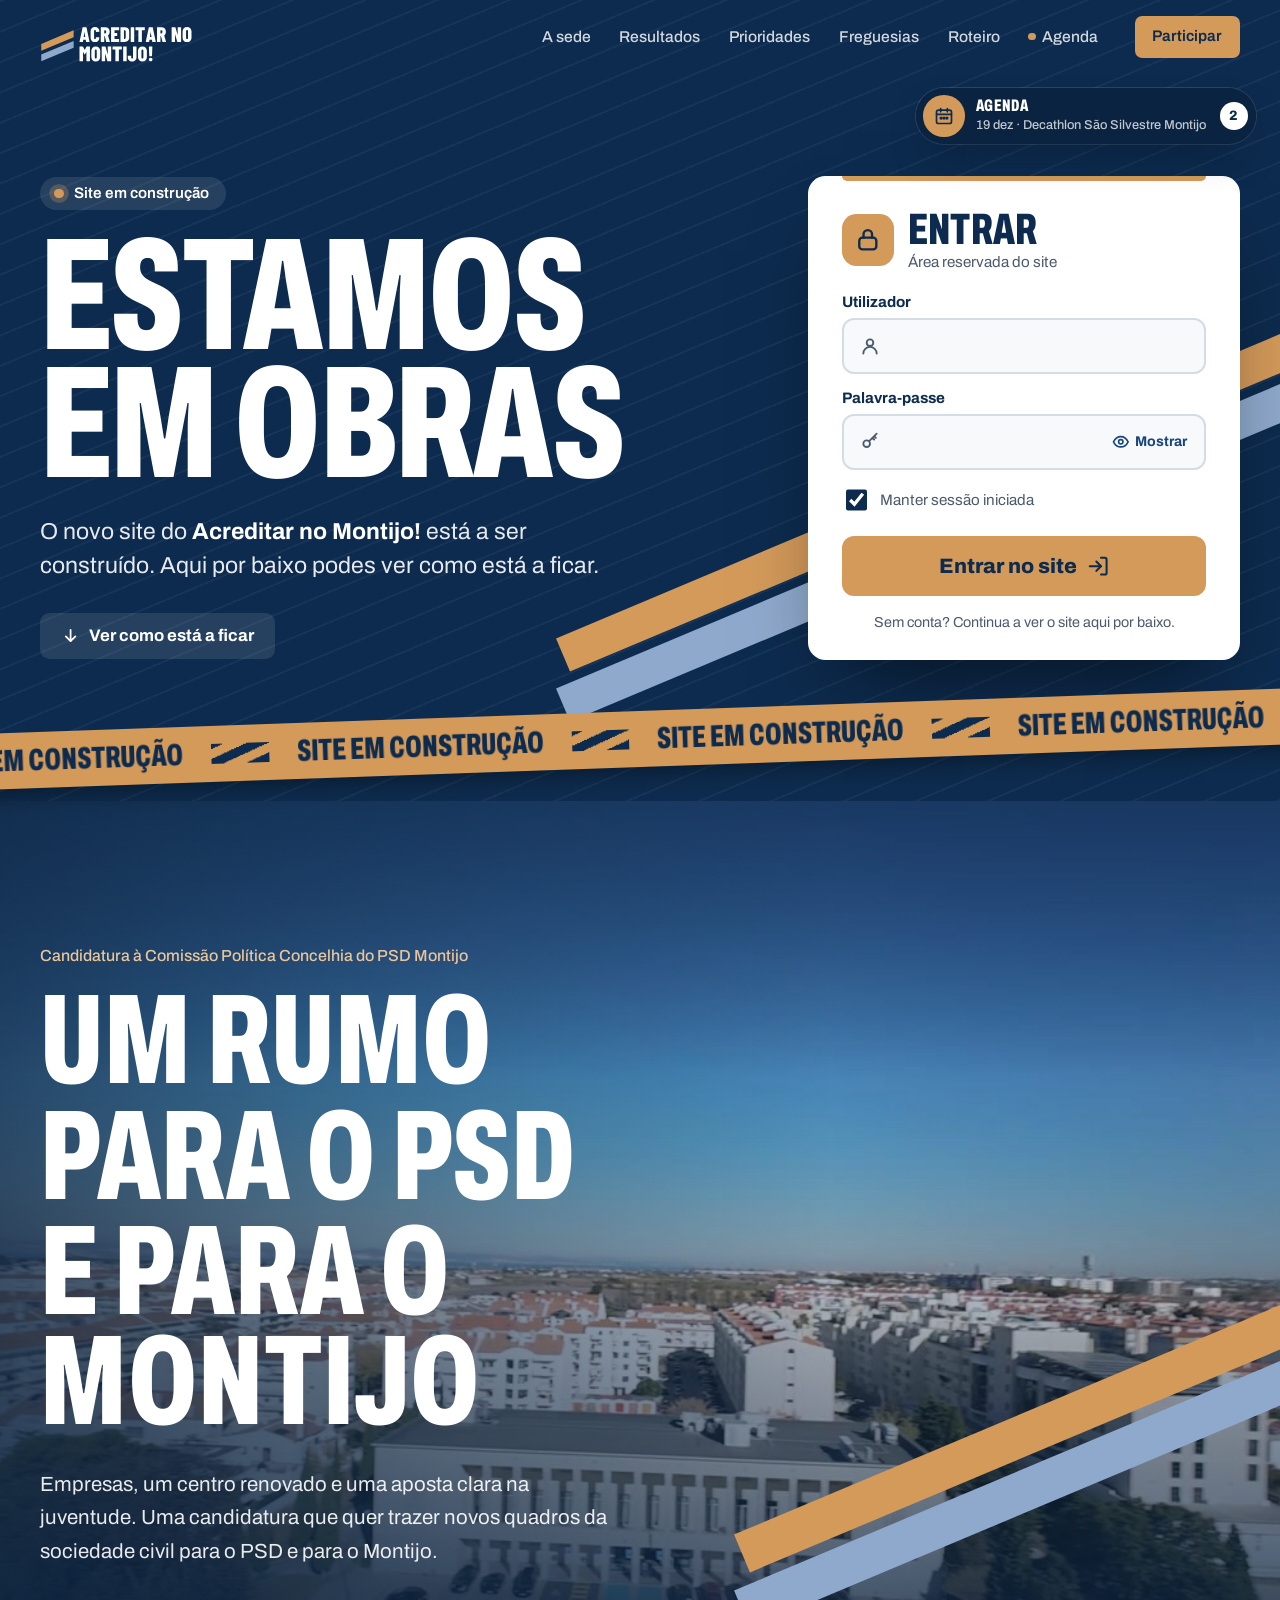
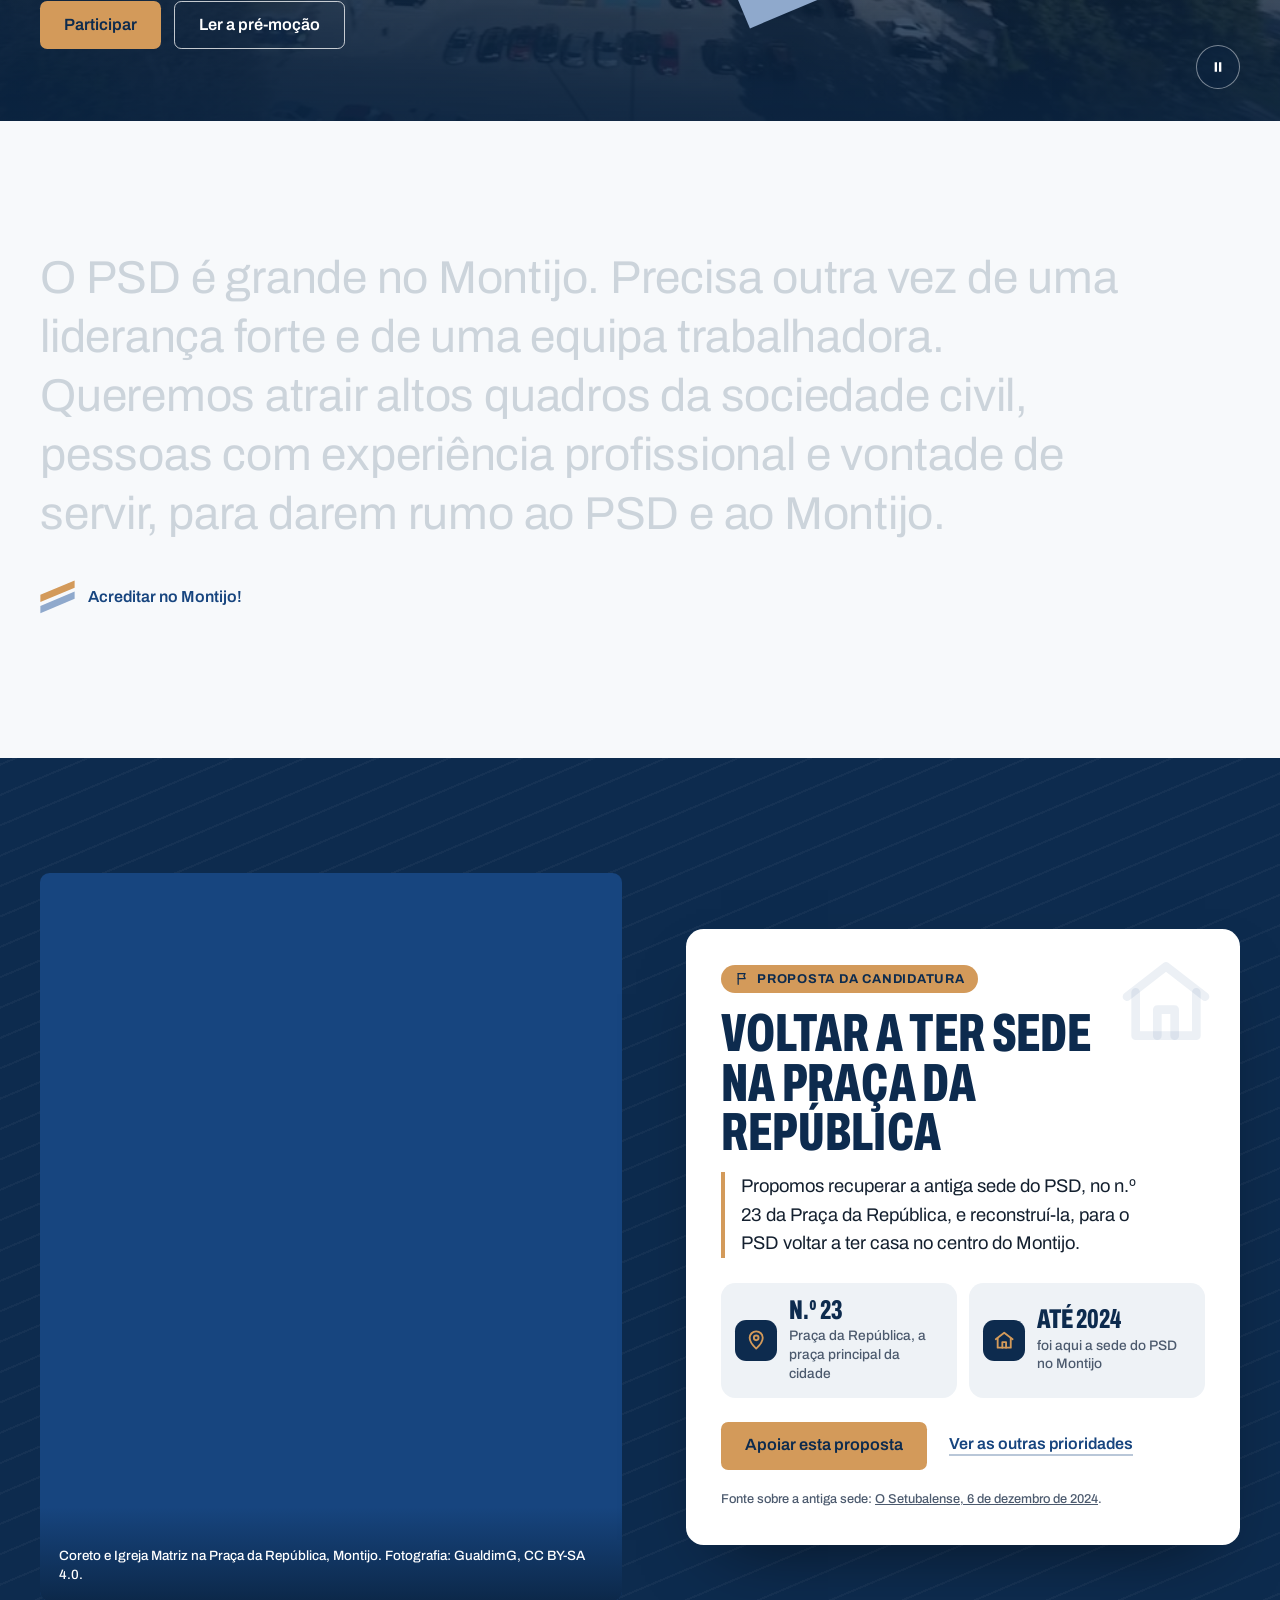
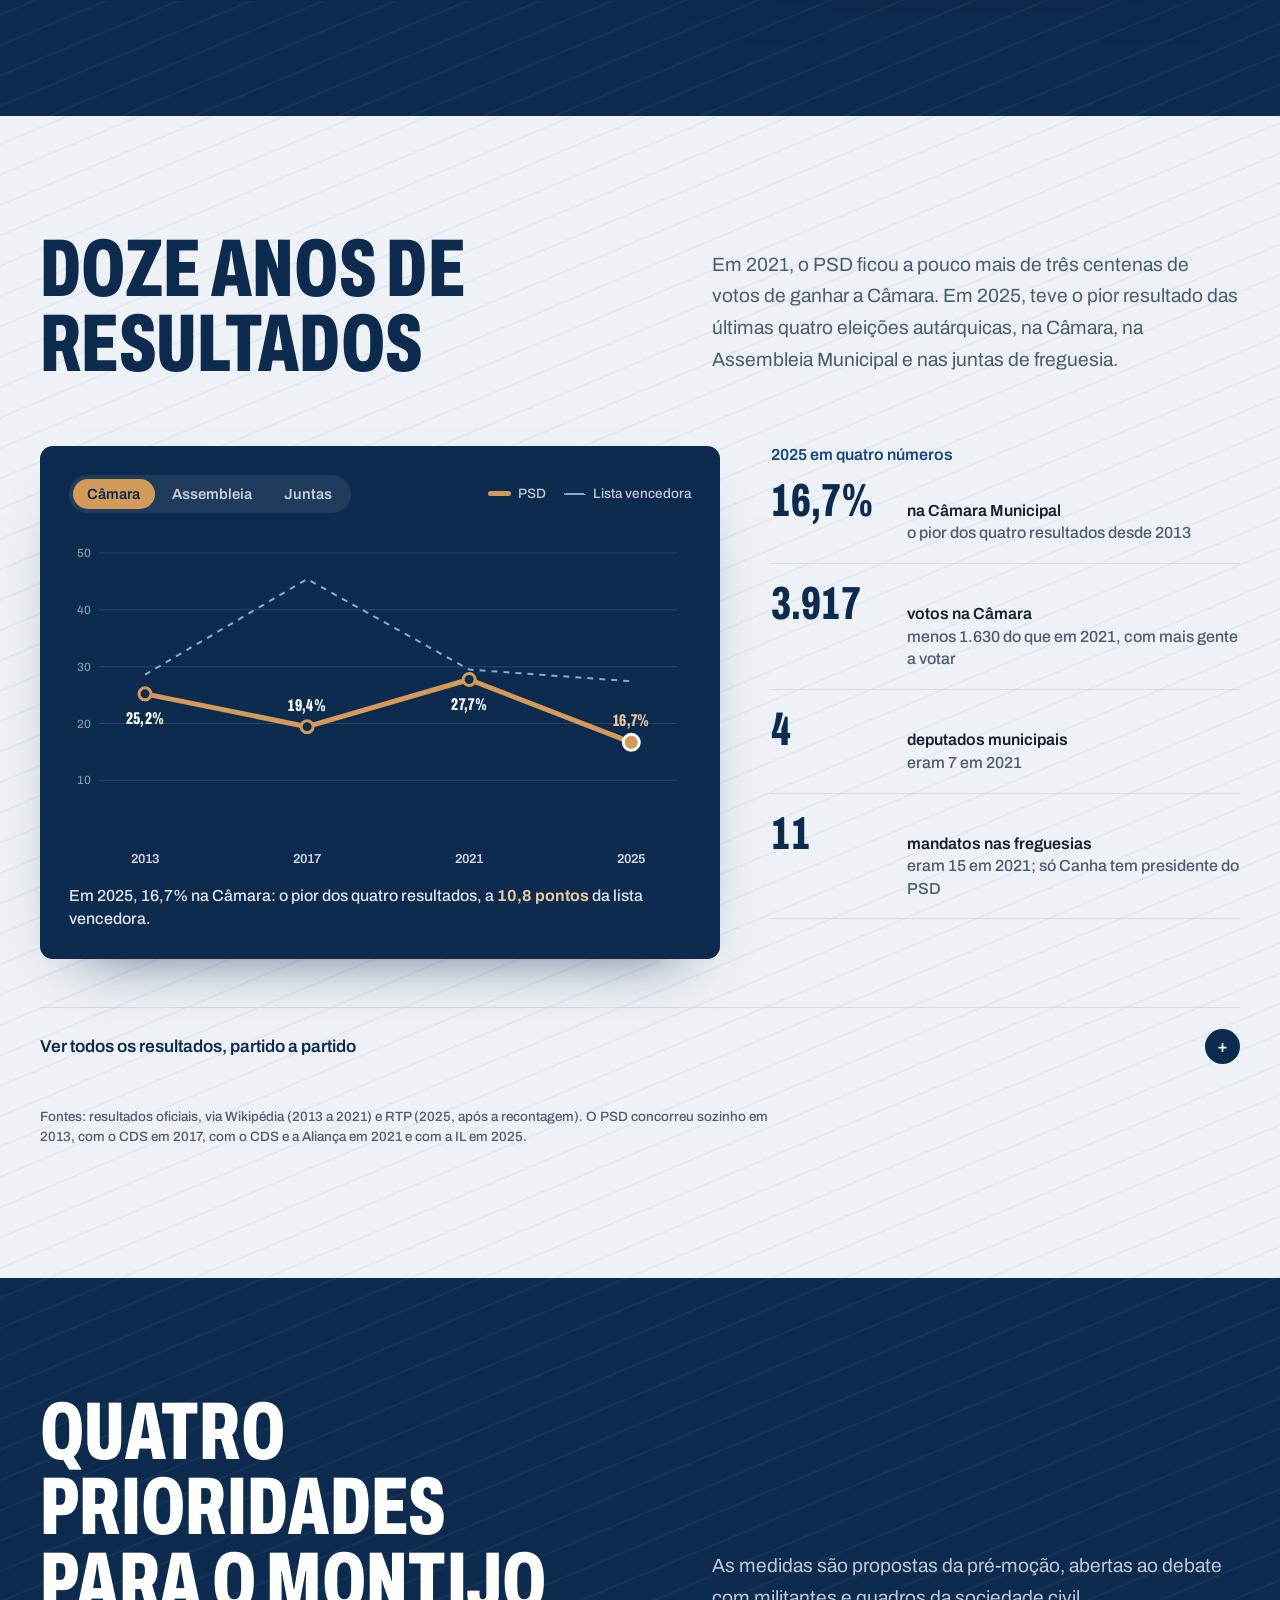
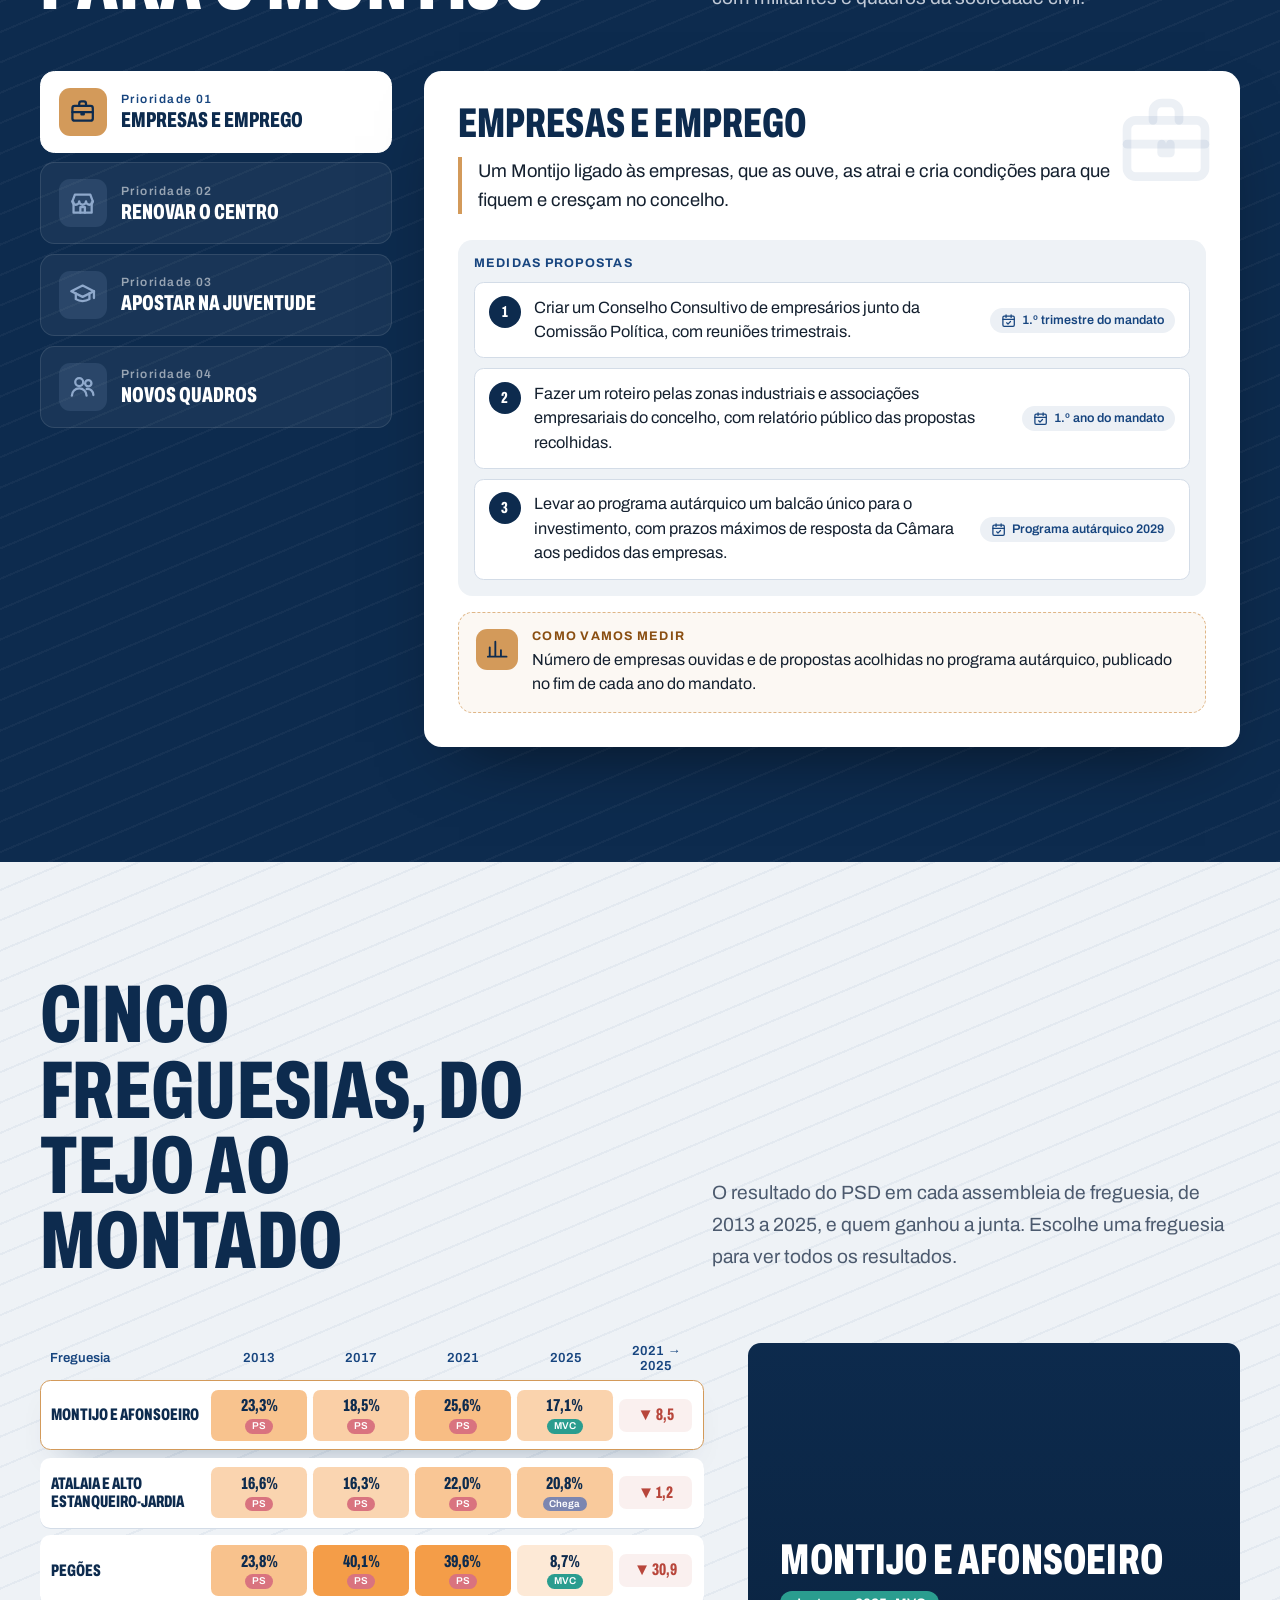
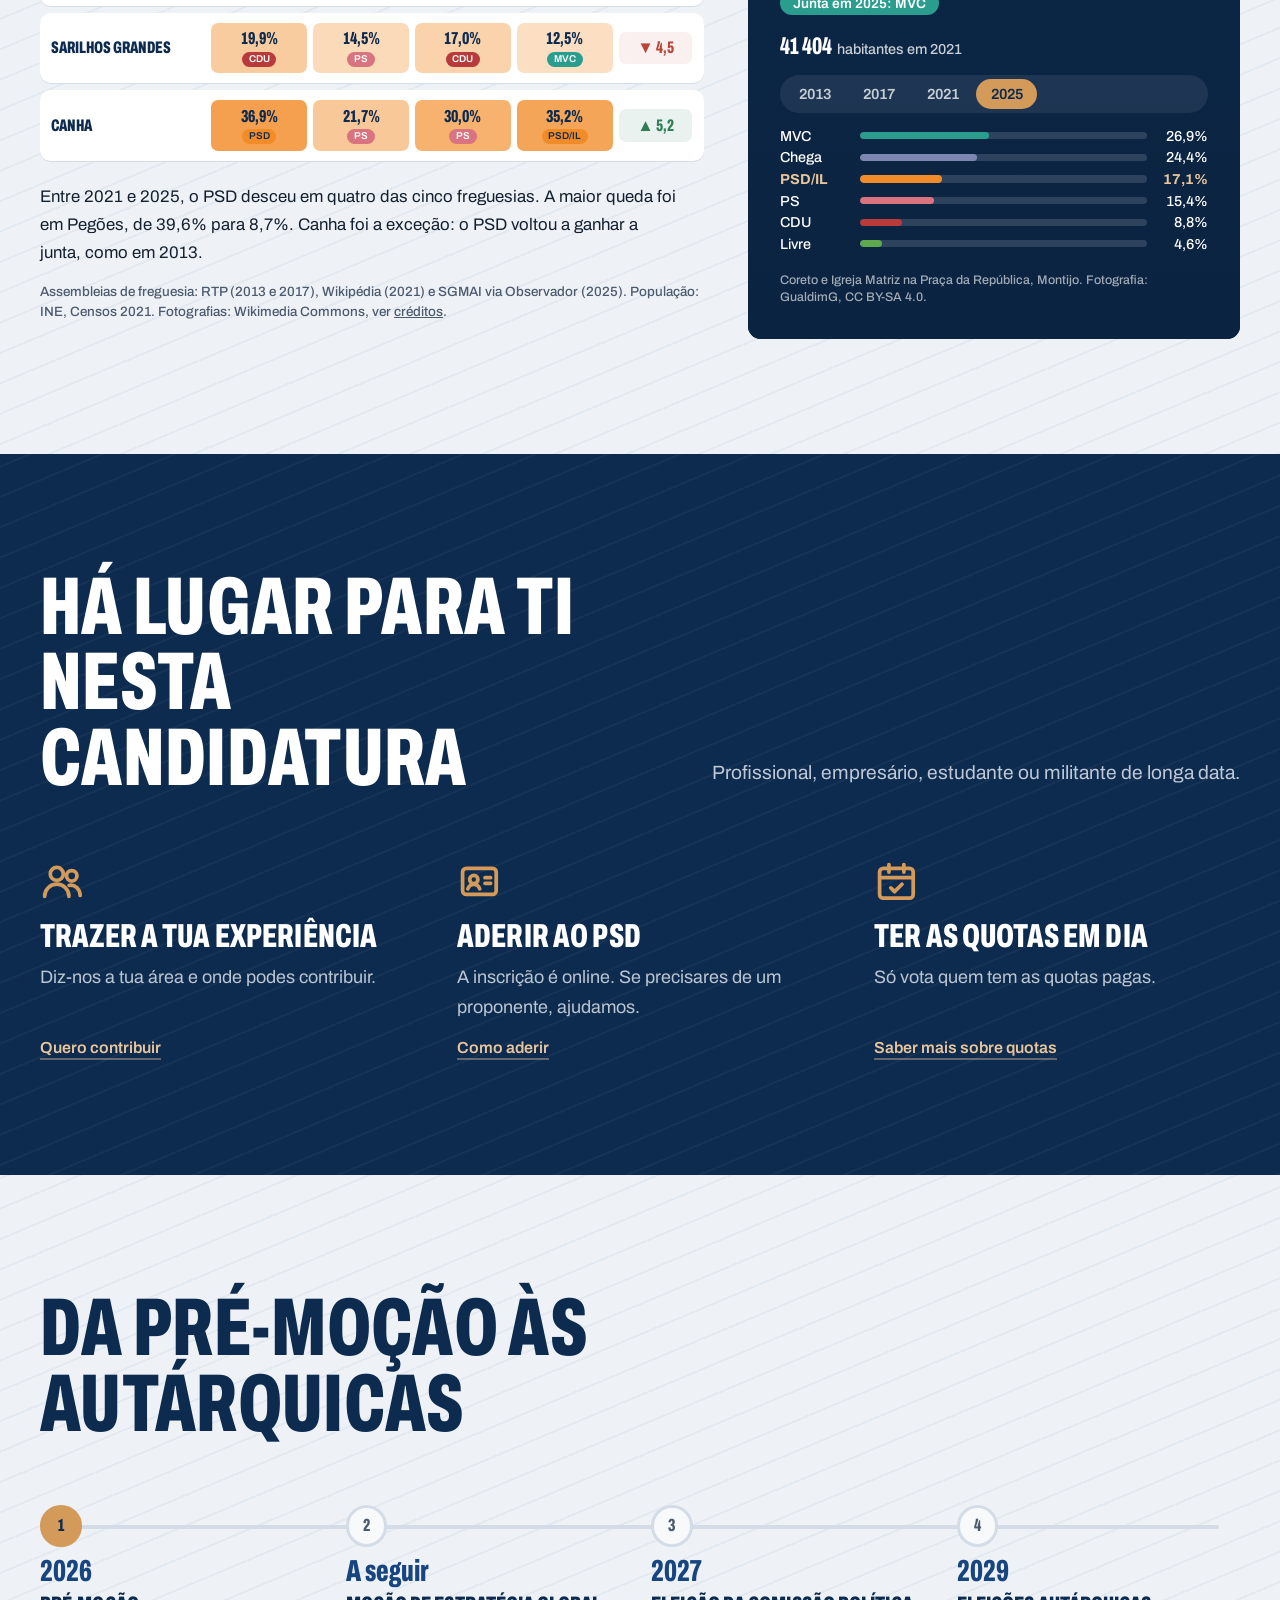
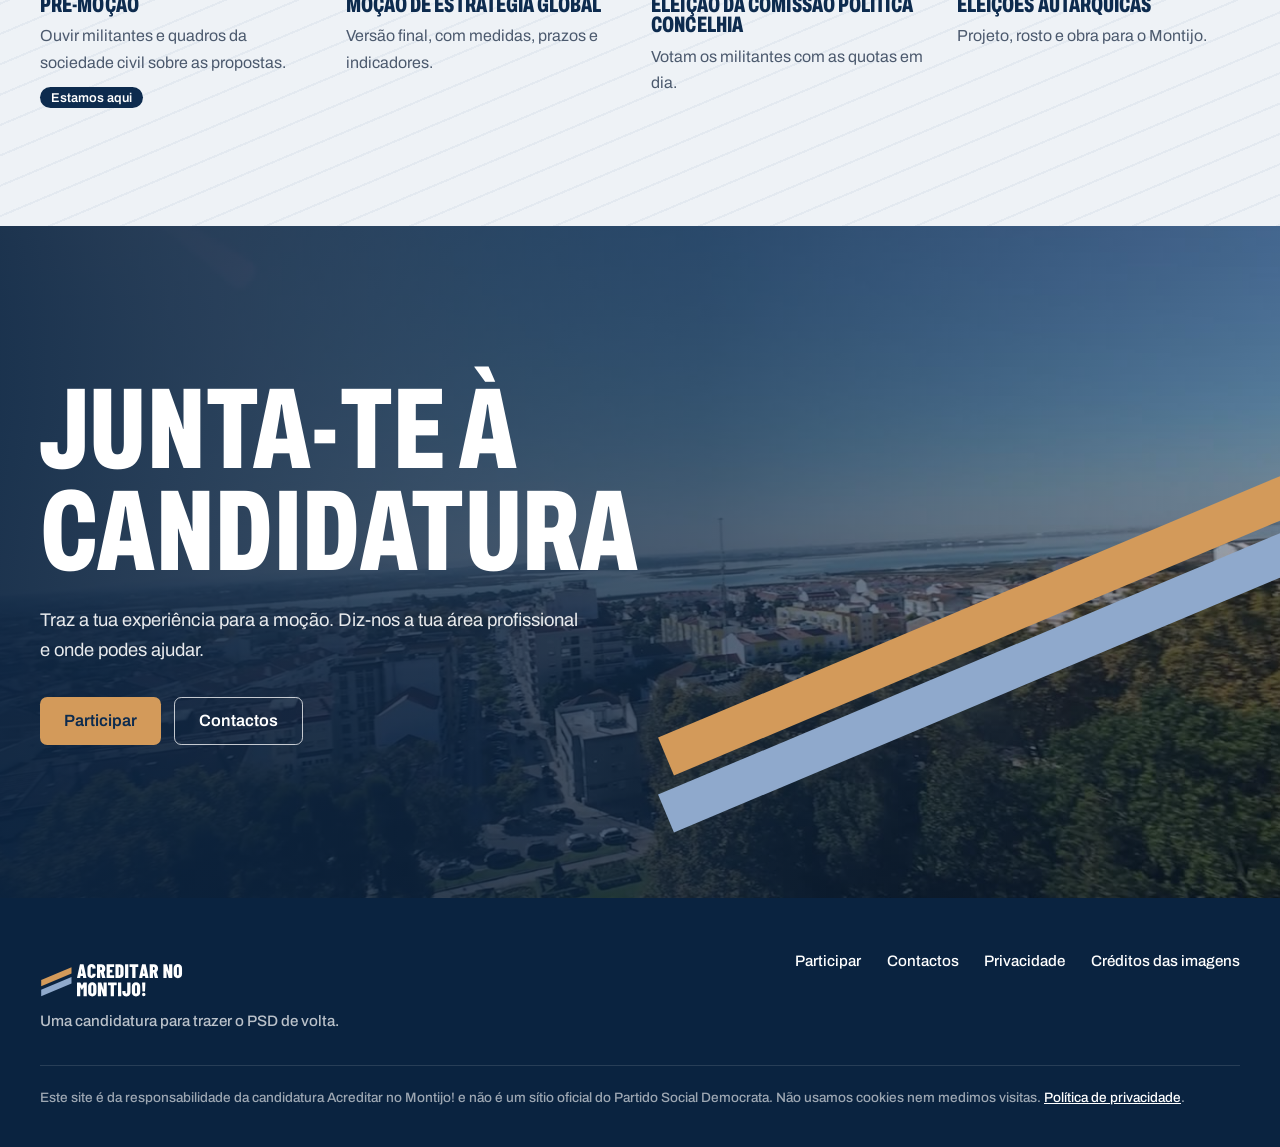
==== commit 4b21343c: "Botão Terminar sessão e endereço ?sair Quem entrou passa a ter um botão para terminar a sessão e vol" ====
--- a/index.html
+++ b/index.html
@@ -2,7 +2,7 @@
 <html lang="pt-PT">
 <head>
 <meta charset="utf-8">
-<script>(function(){var f="e1fb3b55f68e07967d1a540f";try{if(localStorage.getItem("acreditar-acesso")===f||sessionStorage.getItem("acreditar-acesso")===f){location.replace("inicio.html"+location.hash);}}catch(e){}})();</script>
+<script>(function(){var f="e1fb3b55f68e07967d1a540f";try{if(/[?&]sair\b/.test(location.search)){localStorage.removeItem("acreditar-acesso");sessionStorage.removeItem("acreditar-acesso");history.replaceState(null,"",location.pathname+location.hash);return;}if(localStorage.getItem("acreditar-acesso")===f||sessionStorage.getItem("acreditar-acesso")===f){location.replace("inicio.html"+location.hash);}}catch(e){}})();</script>
 
 <meta name="viewport" content="width=device-width, initial-scale=1">
 <title>Acreditar no Montijo! | Site em construção</title>
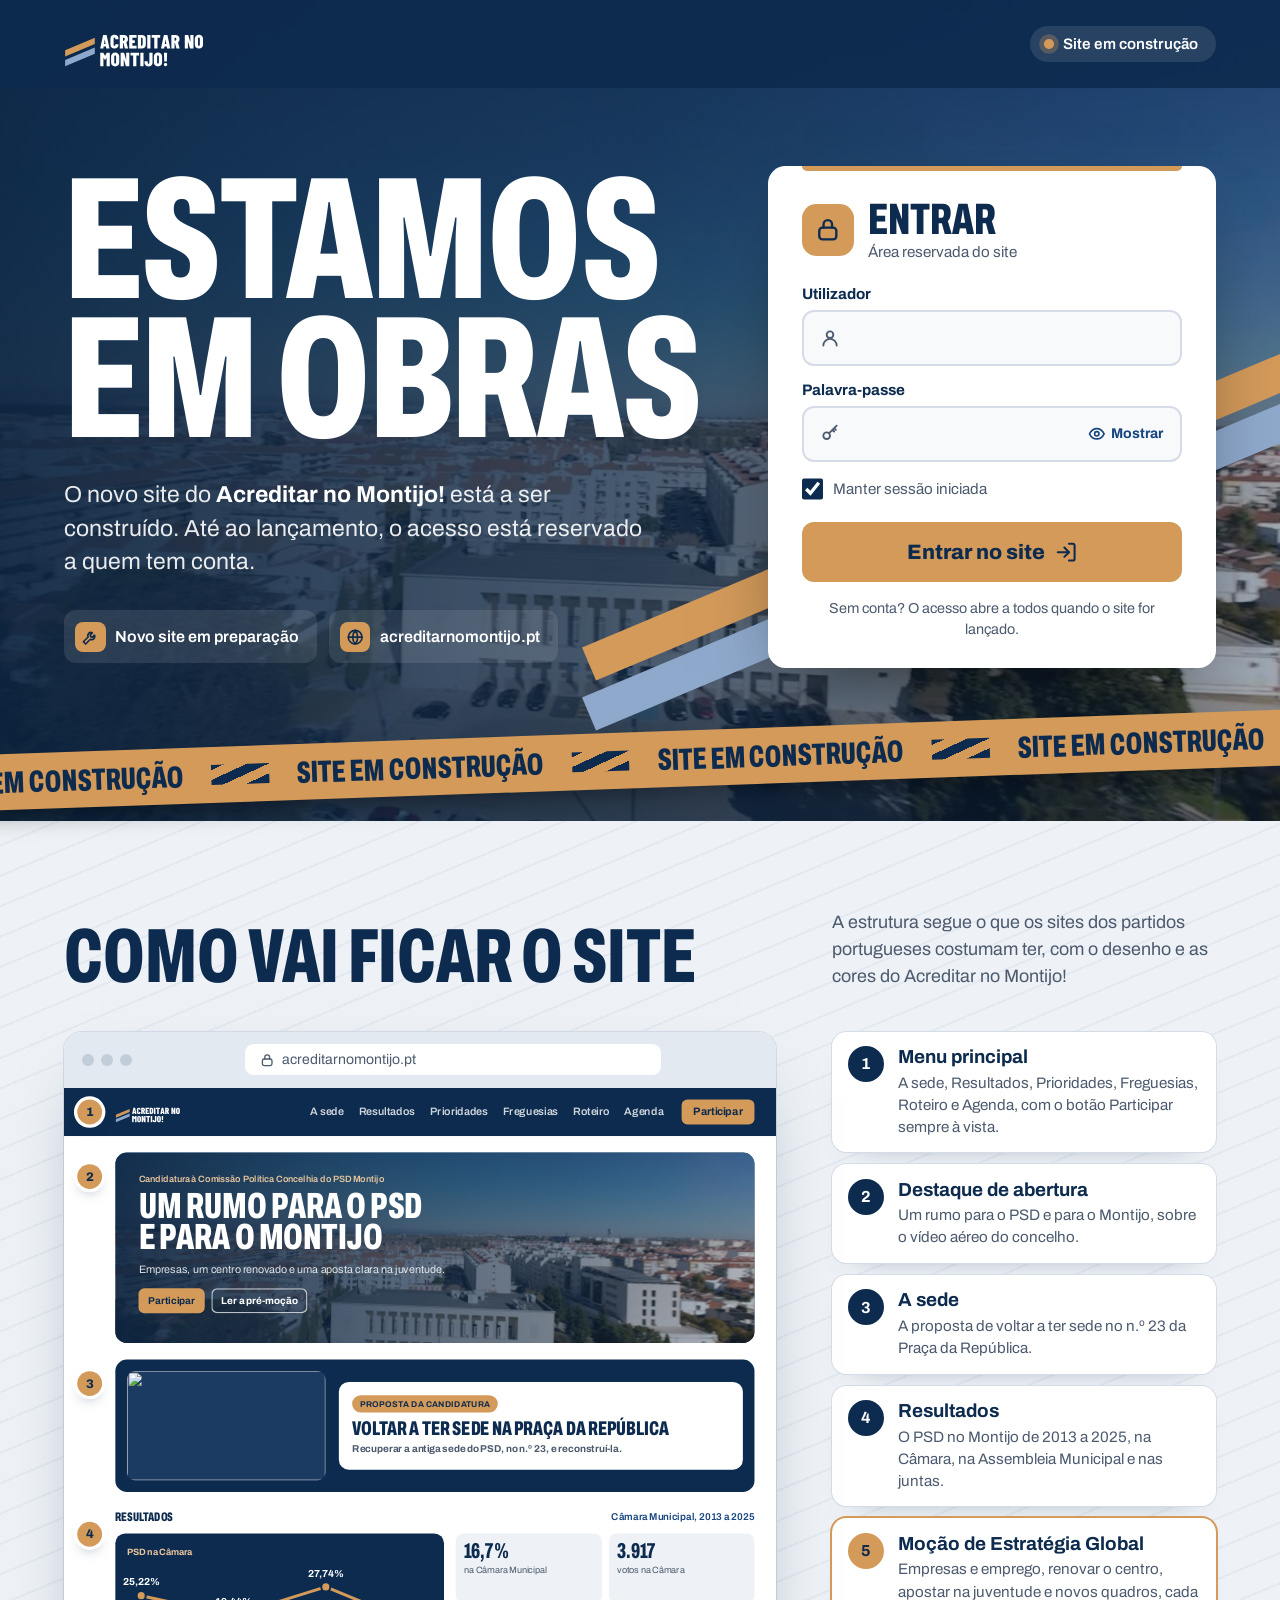
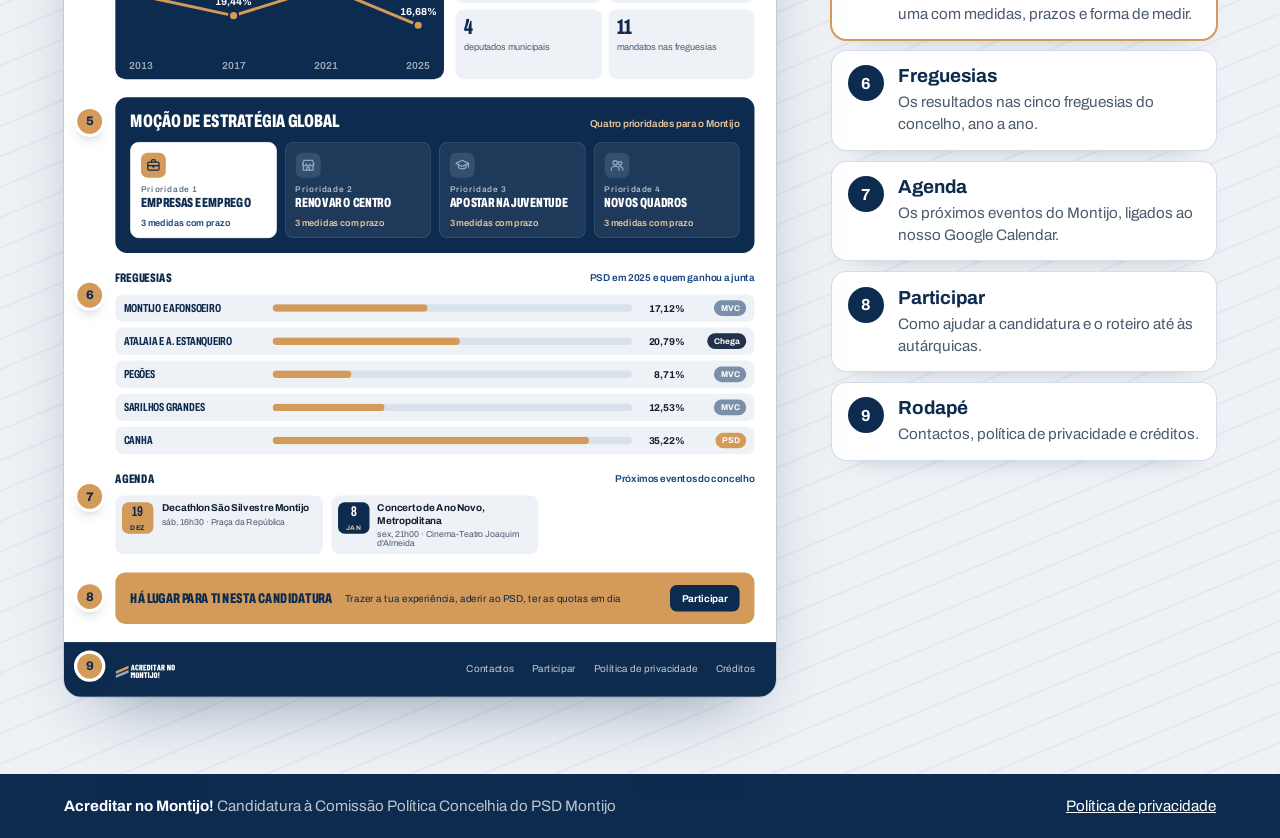
==== commit b8b8cbd3: "Página de entrada primeiro, site só depois de entrar A página inicial volta a ser a página de entrad" ====
--- a/index.html
+++ b/index.html
@@ -2,1113 +2,401 @@
 <html lang="pt-PT">
 <head>
 <meta charset="utf-8">
-<script>(function(){var f="e1fb3b55f68e07967d1a540f";try{if(/[?&]sair\b/.test(location.search)){localStorage.removeItem("acreditar-acesso");sessionStorage.removeItem("acreditar-acesso");history.replaceState(null,"",location.pathname+location.hash);return;}if(localStorage.getItem("acreditar-acesso")===f||sessionStorage.getItem("acreditar-acesso")===f){location.replace("inicio.html"+location.hash);}}catch(e){}})();</script>
-
 <meta name="viewport" content="width=device-width, initial-scale=1">
 <title>Acreditar no Montijo! | Site em construção</title>
-<meta name="description" content="Candidatura à Comissão Política Concelhia do PSD Montijo: recuperar a sede, empresas, renovação do centro, juventude e novos quadros da sociedade civil.">
+<meta name="description" content="O novo site do Acreditar no Montijo!, candidatura à Comissão Política Concelhia do PSD Montijo, está em construção.">
 <link rel="canonical" href="https://www.acreditarnomontijo.pt/">
 <meta property="og:type" content="website">
 <meta property="og:locale" content="pt_PT">
 <meta property="og:site_name" content="Acreditar no Montijo!">
-<meta property="og:title" content="Acreditar no Montijo!">
-<meta property="og:description" content="Candidatura à Comissão Política Concelhia do PSD Montijo: recuperar a sede, empresas, renovação do centro, juventude e novos quadros da sociedade civil.">
+<meta property="og:title" content="Acreditar no Montijo! | Site em construção">
+<meta property="og:description" content="O novo site do Acreditar no Montijo! está em construção.">
 <meta property="og:url" content="https://www.acreditarnomontijo.pt/">
 <meta property="og:image" content="https://www.acreditarnomontijo.pt/assets/partilha.png">
-<meta property="og:image:width" content="1200">
-<meta property="og:image:height" content="630">
-<meta name="twitter:card" content="summary_large_image">
 <meta name="theme-color" content="#0D2B4E">
 <link rel="icon" href="assets/favicon.svg?v=e46b3f08" type="image/svg+xml">
 <link rel="apple-touch-icon" href="assets/icone-180.png">
-
 <link rel="preload" href="assets/fonts/archivo-latin-wdth-normal.woff2" as="font" type="font/woff2" crossorigin>
 <link rel="preload" href="video/hero.jpg" as="image">
 <style>
 @font-face{font-family:"Archivo";src:url(assets/fonts/archivo-latin-wdth-normal.woff2) format("woff2-variations"),url(assets/fonts/archivo-latin-wdth-normal.woff2) format("woff2");font-weight:100 900;font-stretch:62% 125%;font-style:normal;font-display:swap;unicode-range:U+0000-00FF,U+0131,U+0152-0153,U+02BB-02BC,U+02C6,U+02DA,U+02DC,U+0304,U+0308,U+0329,U+2000-206F,U+20AC,U+2122,U+2191,U+2193,U+2212,U+2215,U+FEFF,U+FFFD}@font-face{font-family:"Archivo";src:url(assets/fonts/archivo-latin-ext-wdth-normal.woff2) format("woff2-variations"),url(assets/fonts/archivo-latin-ext-wdth-normal.woff2) format("woff2");font-weight:100 900;font-stretch:62% 125%;font-style:normal;font-display:swap;unicode-range:U+0100-02BA,U+02BD-02C5,U+02C7-02CC,U+02CE-02D7,U+02DD-02FF,U+0304,U+0308,U+0329,U+1D00-1DBF,U+1E00-1E9F,U+1EF2-1EFF,U+2020,U+20A0-20AB,U+20AD-20C0,U+2113,U+2C60-2C7F,U+A720-A7FF}
-:root{
-  --noite:#0D2B4E; --noite-2:#0A2340; --tejo:#17457F; --ambar:#D39A5A; --ambar-claro:#E9C59C;
-  --ardosia:#8FA9CC; --nevoa:#EEF2F6; --papel:#F7F9FB; --tinta:#14202F; --suave:#4C5A6E; --linha:#D3DCE7;
-  --desce:#B8463B; --sobe:#2F7D57;
-  --display:"Archivo","Arial Narrow",sans-serif;
-  --ui:"Archivo","Helvetica Neue",Arial,sans-serif;
-  --serif:"Archivo","Helvetica Neue",Arial,sans-serif;
-  --larg:78rem; --gutter:clamp(1.25rem,4vw,2.5rem);
-  --ease:cubic-bezier(.22,.8,.2,1);
-  --angulo:-22.8deg;
-}
-*,*::before,*::after{box-sizing:border-box}
-html{scroll-behavior:smooth;scroll-padding-top:5.5rem;-webkit-text-size-adjust:100%}
-body{margin:0;background:var(--papel);color:var(--tinta);font:400 1.125rem/1.65 var(--serif);-webkit-font-smoothing:antialiased;text-rendering:optimizeLegibility}
-img,video,svg{display:block;max-width:100%}
+:root{--noite:#0D2B4E;--noite-2:#0A2340;--tejo:#17457F;--ambar:#D39A5A;--ambar-claro:#E9C59C;--ardosia:#8FA9CC;--nevoa:#EEF2F6;--papel:#F7F9FB;--tinta:#14202F;--suave:#4C5A6E;--linha:#D3DCE7;--erro:#B8463B;--angulo:-22.8deg;--m:clamp(1.25rem,5vw,5rem);--ease:cubic-bezier(.22,.8,.2,1)}
+*{box-sizing:border-box;margin:0;padding:0}
+html{-webkit-font-smoothing:antialiased;overflow-x:hidden}
+body{font-family:"Archivo","Helvetica Neue",Arial,sans-serif;font-stretch:100%;color:var(--tinta);background:var(--papel);overflow-x:hidden}
+.estreita{font-stretch:62%;font-weight:800;text-transform:uppercase}
 a{color:inherit}
-p{margin:0 0 1rem}
-h1,h2,h3{margin:0;font-family:var(--display);font-weight:800;text-transform:uppercase;line-height:.92;letter-spacing:.004em}
-.wrap{width:min(100% - 2*var(--gutter),var(--larg));margin-inline:auto}
+:focus-visible{outline:3px solid var(--ambar);outline-offset:3px}
+main{display:block;overflow-x:clip}
 .sr{position:absolute;width:1px;height:1px;overflow:hidden;clip:rect(0 0 0 0);white-space:nowrap}
-:focus-visible{outline:3px solid var(--ambar);outline-offset:3px;border-radius:.3rem}
-.saltar{position:fixed;left:1rem;top:-4rem;z-index:200;background:#fff;color:var(--noite);padding:.7rem 1rem;border-radius:.4rem;font:600 1rem var(--ui);transition:top .2s}
-.saltar:focus{top:1rem}
-.icone svg{width:100%;height:100%}
-
-/* botões */
-.btn{display:inline-flex;align-items:center;justify-content:center;min-height:3rem;padding:.8rem 1.5rem;border-radius:.45rem;font:600 1.02rem/1 var(--ui);text-decoration:none;transition:background .25s,color .25s,border-color .25s,transform .25s var(--ease)}
-.btn:active{transform:translateY(1px)}
-.btn-ambar{background:var(--ambar);color:var(--noite)}
-.btn-ambar:hover{background:var(--ambar-claro)}
-.btn-linha{border:1.5px solid rgba(255,255,255,.75);color:#fff}
-.btn-linha:hover{background:#fff;color:var(--noite);border-color:#fff}
-.btn-noite{background:var(--noite);color:#fff}
-.btn-noite:hover{background:var(--tejo)}
-
-/* cabeçalho */
-.cab{position:fixed;inset:0 0 auto;z-index:60;color:#fff;transition:background .35s,box-shadow .35s,transform .35s var(--ease)}
-.cab .wrap{display:flex;align-items:center;gap:1.5rem;min-height:4.6rem}
-.cab.solido{background:rgba(10,35,64,.94);-webkit-backdrop-filter:blur(10px);backdrop-filter:blur(10px);box-shadow:0 1px 0 rgba(255,255,255,.08)}
-.cab-logo{display:block;width:9.6rem;flex:none}
-.cab-logo svg{width:100%;height:auto}
-.cab-nav{margin-left:auto;display:flex;gap:.2rem}
-.cab-nav a{font:500 .98rem/1 var(--ui);text-decoration:none;padding:.65rem .8rem;border-radius:.4rem;color:rgba(255,255,255,.82);transition:color .2s,background .2s}
-.cab-nav a:hover,.cab-nav a.ativo{color:#fff;background:rgba(255,255,255,.1)}
-.cab .btn{min-height:2.6rem;padding:.6rem 1.1rem;font-size:.96rem}
-.menu-btn{display:none;margin-left:auto;align-items:center;gap:.55rem;background:none;border:1.5px solid rgba(255,255,255,.4);color:#fff;border-radius:.45rem;padding:.55rem .85rem;font:600 .95rem var(--ui);cursor:pointer}
-.menu-btn i{position:relative;width:1.1rem;height:.7rem}
-.menu-btn i::before,.menu-btn i::after{content:"";position:absolute;left:0;right:0;height:2px;background:currentColor;border-radius:2px;transition:transform .3s var(--ease),top .3s var(--ease)}
-.menu-btn i::before{top:0}.menu-btn i::after{top:calc(100% - 2px)}
-.menu-aberto .menu-btn i::before{top:calc(50% - 1px);transform:rotate(45deg)}
-.menu-aberto .menu-btn i::after{top:calc(50% - 1px);transform:rotate(-45deg)}
-.menu{position:fixed;inset:0;z-index:55;background:var(--noite-2);color:#fff;display:flex;flex-direction:column;justify-content:flex-end;padding:6rem var(--gutter) 2.5rem;visibility:hidden;opacity:0;transition:opacity .35s var(--ease),visibility 0s .35s}
-.menu-aberto .menu{visibility:visible;opacity:1;transition:opacity .35s var(--ease)}
-.menu::before{content:"";position:absolute;right:-20%;top:22%;width:90%;height:2.2rem;background:var(--ambar);transform:rotate(var(--angulo)) scaleX(0);transform-origin:right;transition:transform .7s var(--ease) .1s}
-.menu::after{content:"";position:absolute;right:-20%;top:calc(22% + 3.2rem);width:90%;height:2.2rem;background:var(--ardosia);transform:rotate(var(--angulo)) scaleX(0);transform-origin:right;transition:transform .7s var(--ease) .18s}
-.menu-aberto .menu::before,.menu-aberto .menu::after{transform:rotate(var(--angulo)) scaleX(1)}
-.menu a{display:block;font:800 clamp(2.4rem,11vw,3.6rem)/1.02 var(--display);text-transform:uppercase;text-decoration:none;color:#fff;padding:.15rem 0;transform:translateY(1.2rem);opacity:0;transition:transform .5s var(--ease),opacity .5s var(--ease)}
-.menu-aberto .menu a{transform:none;opacity:1}
-.menu a:nth-child(2){transition-delay:.04s}.menu a:nth-child(3){transition-delay:.08s}.menu a:nth-child(4){transition-delay:.12s}.menu a:nth-child(5){transition-delay:.16s}.menu a:nth-child(6){transition-delay:.2s}
-.menu .btn{margin-top:1.6rem;font:600 1.1rem/1 var(--ui);text-transform:none;display:inline-flex;width:max-content;padding:1rem 1.7rem}
-.menu .menu-sec{font:500 1.05rem var(--ui);text-transform:none;color:rgba(255,255,255,.75);margin-top:1rem}
-@media (max-width:64rem){.cab-nav,.cab .btn{display:none}.menu-btn{display:inline-flex}}
-.menu-aberto{overflow:hidden}
-
-/* topo com vídeo */
-.hero{position:relative;min-height:100vh;min-height:100svh;display:flex;align-items:flex-end;color:#fff;background:var(--noite);overflow:hidden;isolation:isolate}
-.hero-video{position:absolute;inset:0;width:100%;height:100%;object-fit:cover;z-index:-3;transform:scale(1.06);transition:transform 2.4s var(--ease)}
-.pronto .hero-video{transform:scale(1)}
-.hero-veu{position:absolute;inset:0;z-index:-2;background:linear-gradient(180deg,rgba(10,35,64,.55) 0%,rgba(10,35,64,.1) 30%,rgba(10,35,64,.35) 55%,rgba(10,35,64,.92) 100%),linear-gradient(90deg,rgba(10,35,64,.7) 0%,rgba(10,35,64,0) 65%)}
-.rumo{position:absolute;z-index:-1;inset:0;pointer-events:none}
-.rumo i{position:absolute;left:58%;width:90%;height:clamp(1.4rem,3.2vw,2.6rem);transform-origin:left center;transform:rotate(var(--angulo)) scaleX(0);transition:transform 1.4s var(--ease)}
-.rumo i:nth-child(1){bottom:16%;background:var(--ambar)}
-.rumo i:nth-child(2){bottom:calc(16% - clamp(2rem,4.4vw,3.6rem));background:var(--ardosia);transition-delay:.15s}
-.pronto .rumo i{transform:rotate(var(--angulo)) scaleX(1)}
-.hero-txt{padding:9rem 0 clamp(3rem,8vh,5.5rem)}
-.hero h1{font-size:clamp(3.2rem,10vw,9.2rem);line-height:.86;max-width:12ch}
-.hero h1 .l{display:block;overflow:hidden;padding-bottom:.04em}
-.hero h1 .l span{display:block;transform:translateY(105%);transition:transform 1.1s var(--ease)}
-.hero h1 .l:nth-child(2) span{transition-delay:.08s}.hero h1 .l:nth-child(3) span{transition-delay:.16s}
-.pronto .hero h1 .l span{transform:none}
-.hero-sub{max-width:36rem;margin:1.6rem 0 0;font-size:clamp(1.08rem,1.6vw,1.28rem);color:rgba(255,255,255,.9);opacity:0;transform:translateY(.8rem);transition:opacity .9s var(--ease) .45s,transform .9s var(--ease) .45s}
-.hero-quem{font:500 1rem/1.4 var(--ui);color:var(--ambar-claro);margin:0 0 1.2rem;opacity:0;transition:opacity .9s var(--ease) .3s}
-.hero .acoes{display:flex;flex-wrap:wrap;gap:.8rem;margin-top:2rem;opacity:0;transform:translateY(.8rem);transition:opacity .9s var(--ease) .6s,transform .9s var(--ease) .6s}
-.pronto .hero-sub,.pronto .hero .acoes,.pronto .hero-quem{opacity:1;transform:none}
-.pausa{position:absolute;right:var(--gutter);bottom:clamp(1.2rem,4vh,2rem);z-index:2;width:2.75rem;height:2.75rem;border-radius:50%;border:1.5px solid rgba(255,255,255,.45);background:rgba(10,35,64,.45);color:#fff;cursor:pointer;display:grid;place-items:center}
-.pausa:hover{border-color:#fff}
-.pausa svg{width:1rem;height:1rem;fill:currentColor}
-.pausa .i-play{display:none}.pausa[aria-pressed="true"] .i-pausa{display:none}.pausa[aria-pressed="true"] .i-play{display:block}
-@media (min-width:40.01rem) and (max-width:64rem){
-  .hero .rumo i{left:40%;width:80%}
-  .hero .rumo i:nth-child(1){bottom:3.2rem}.hero .rumo i:nth-child(2){bottom:.6rem}
-  .hero-txt{padding-bottom:10rem}
+
+/* topo */
+.topo{position:absolute;z-index:5;inset:0 0 auto;display:flex;align-items:center;justify-content:space-between;gap:1rem;padding:1.3rem var(--m);background:rgba(13,43,78,.9)}
+.topo svg{display:block;height:clamp(2.2rem,4vw,2.9rem);width:auto}
+.estado{display:flex;align-items:center;gap:.6rem;padding:.6rem 1.1rem .6rem .9rem;border-radius:3rem;background:rgba(255,255,255,.1);color:#fff;font-size:.95rem;font-weight:600;white-space:nowrap}
+.estado i{width:.6rem;height:.6rem;border-radius:50%;background:var(--ambar);box-shadow:0 0 0 .3rem rgba(211,154,90,.28)}
+
+/* aviso e entrada, sobre o vídeo do Montijo */
+.palco{position:relative;isolation:isolate;overflow:hidden;color:#fff;background:var(--noite);padding:clamp(8rem,13vw,10.5rem) var(--m) clamp(9rem,12vw,11rem);display:grid;grid-template-columns:minmax(0,1fr) minmax(0,28rem);gap:clamp(2.5rem,5vw,4.5rem);align-items:center}
+.palco video,.palco .poster{position:absolute;inset:0;z-index:-3;width:100%;height:100%;object-fit:cover;object-position:center 60%}
+.palco::before{content:"";position:absolute;inset:0;z-index:-2;background:linear-gradient(90deg,rgba(10,35,64,.93) 0%,rgba(10,35,64,.74) 50%,rgba(10,35,64,.38) 100%)}
+.rumo{position:absolute;inset:0;z-index:-1;pointer-events:none}
+.rumo i{position:absolute;left:46%;width:90%;height:clamp(1.4rem,2.8vw,2.5rem);transform-origin:left center;transform:rotate(var(--angulo)) scaleX(0)}
+.rumo i:nth-child(1){bottom:17%;background:var(--ambar)}
+.rumo i:nth-child(2){bottom:calc(17% - clamp(2rem,3.9vw,3.5rem));background:var(--ardosia)}
+.aviso h1{font-size:clamp(4.4rem,13.6vw,12.5rem);line-height:.8;letter-spacing:-.01em;margin:0 0 1.8rem}
+.aviso h1 span{display:block}
+.aviso p{max-width:37rem;font-size:clamp(1.12rem,1rem + .55vw,1.5rem);line-height:1.45;color:rgba(255,255,255,.9)}
+.aviso p strong{color:#fff}
+.factos{display:flex;flex-wrap:wrap;gap:.75rem;margin-top:2rem}
+.facto{display:flex;align-items:center;gap:.6rem;padding:.7rem 1.1rem .7rem .7rem;border-radius:.75rem;background:rgba(255,255,255,.1);font-size:1rem;font-weight:600}
+.facto svg{width:1.9rem;height:1.9rem;padding:.38rem;border-radius:.5rem;background:var(--ambar);color:var(--noite)}
+
+.entrar{position:relative;background:#fff;color:var(--tinta);border-radius:1.1rem;padding:2.1rem 2.1rem 1.75rem;box-shadow:0 40px 80px -35px rgba(0,0,0,.65)}
+.entrar::before{content:"";position:absolute;left:2.1rem;right:2.1rem;top:0;height:5px;border-radius:0 0 5px 5px;background:var(--ambar)}
+.entrar-cab{display:flex;align-items:center;gap:.9rem;margin-bottom:1.6rem}
+.cadeado{width:3.25rem;height:3.25rem;flex:none;border-radius:.9rem;background:var(--ambar);color:var(--noite);display:grid;place-items:center}
+.cadeado svg{width:1.6rem;height:1.6rem}
+.entrar h2{font-size:2.75rem;line-height:.9;color:var(--noite)}
+.entrar-cab p{margin-top:.3rem;font-size:.95rem;color:var(--suave)}
+.campo{margin-bottom:1rem}
+.campo label{display:block;margin-bottom:.5rem;font-size:.95rem;font-weight:700;color:var(--noite)}
+.caixa{display:flex;align-items:center;gap:.75rem;height:3.5rem;padding:0 .5rem 0 1rem;border-radius:.75rem;border:2px solid var(--linha);background:var(--papel);transition:border-color .2s,box-shadow .2s,background .2s}
+.caixa:focus-within{border-color:var(--tejo);background:#fff;box-shadow:0 0 0 5px rgba(23,69,127,.12)}
+.caixa>svg{width:1.25rem;height:1.25rem;color:var(--suave);flex:none}
+.caixa input{flex:1;min-width:0;height:100%;border:0;background:none;font:500 1.15rem "Archivo",Arial,sans-serif;color:var(--tinta);outline:none}
+.caixa input::placeholder{color:#8A97A8;font-weight:400}
+.olho{display:flex;align-items:center;gap:.35rem;height:2.5rem;padding:0 .6rem;border:0;border-radius:.5rem;background:none;cursor:pointer;font:700 .88rem "Archivo",Arial,sans-serif;color:var(--tejo)}
+.olho:hover{background:var(--nevoa)}
+.olho svg{width:1.1rem;height:1.1rem}
+.lembrar{display:flex;align-items:center;gap:.6rem;margin:.4rem 0 1.4rem;font-size:.95rem;color:var(--suave);cursor:pointer;width:max-content}
+.lembrar input{width:1.35rem;height:1.35rem;accent-color:var(--noite);cursor:pointer}
+.botao{display:flex;align-items:center;justify-content:center;gap:.6rem;width:100%;height:3.75rem;border:0;border-radius:.75rem;background:var(--ambar);color:var(--noite);font:800 1.3rem "Archivo",Arial,sans-serif;cursor:pointer;transition:transform .25s var(--ease),filter .2s}
+.botao:hover{filter:brightness(1.06);transform:translateY(-2px)}
+.botao svg{width:1.4rem;height:1.4rem}
+.botao[disabled]{opacity:.7;cursor:progress;transform:none}
+.erro{display:flex;gap:.55rem;align-items:flex-start;margin:0 0 1rem;padding:.75rem .9rem;border-radius:.65rem;background:rgba(184,70,59,.09);color:var(--erro);font-size:.95rem;font-weight:600;line-height:1.4}
+.erro svg{width:1.2rem;height:1.2rem;flex:none;margin-top:.05rem}
+.erro[hidden]{display:none}
+.entrar.abana{animation:abana .45s var(--ease)}
+.reservado{margin-top:1rem;font-size:.9rem;line-height:1.45;color:var(--suave);text-align:center}
+
+/* fita de obra */
+.fita{position:relative;z-index:6;height:0}
+.fita div{position:absolute;left:-4rem;right:-4rem;top:clamp(-6.2rem,-7vw,-4.2rem);height:clamp(3rem,4.4vw,4rem);background:var(--ambar);transform:rotate(-2deg);display:flex;align-items:center;gap:1.75rem;white-space:nowrap;overflow:hidden;box-shadow:0 16px 28px -16px rgba(0,0,0,.6)}
+.fita span{display:flex;align-items:center;gap:1.75rem;font-size:clamp(1.4rem,2.4vw,2.15rem);font-stretch:62%;font-weight:800;text-transform:uppercase;color:var(--noite)}
+.fita span::after{content:"";width:3.6rem;height:1.25rem;background:repeating-linear-gradient(var(--angulo),var(--noite) 0 9px,transparent 9px 18px)}
+
+/* pré-visualização */
+.previa{position:relative;isolation:isolate;background:var(--nevoa);padding:clamp(4rem,7vw,5.5rem) var(--m) clamp(3.5rem,6vw,5rem)}
+.previa::before{content:"";position:absolute;inset:0;z-index:-1;background:repeating-linear-gradient(-22.8deg,rgba(23,69,127,.05) 0 2px,transparent 2px 28px)}
+.previa-cab{display:grid;grid-template-columns:minmax(0,1fr) minmax(0,24rem);gap:1.5rem 3.5rem;align-items:end;margin-bottom:2.6rem}
+.previa-cab h2{font-size:clamp(2.8rem,6vw,5rem);line-height:.86;color:var(--noite)}
+.previa-cab p{font-size:1.12rem;line-height:1.5;color:var(--suave)}
+.previa-corpo{display:grid;grid-template-columns:minmax(0,1fr) minmax(0,24rem);gap:3.5rem;align-items:start}
+
+.janela{position:relative;background:#fff;border-radius:1.1rem;box-shadow:0 30px 70px -35px rgba(13,43,78,.55),0 0 0 1px var(--linha);overflow:hidden}
+.janela-barra{display:flex;align-items:center;gap:1rem;padding:.8rem 1.1rem;background:#E3E9F0}
+.pontos{display:flex;gap:.45rem}
+.pontos i{width:.75rem;height:.75rem;border-radius:50%;background:#C2CDDA}
+.url{flex:1;display:flex;align-items:center;gap:.5rem;max-width:26rem;margin:0 auto;padding:.5rem .9rem;border-radius:.55rem;background:#fff;font-size:.88rem;color:var(--suave)}
+.url svg{width:.9rem;height:.9rem}
+.ecra-caixa{position:relative;overflow:hidden}
+.ecra{position:relative;width:860px;transform-origin:0 0}
+.l{height:11px;border-radius:6px;background:#CCD6E3;margin-bottom:9px}
+.w-menu{display:flex;align-items:center;gap:22px;padding:14px 26px 14px 62px;background:var(--noite)}
+.w-menu svg{height:26px;width:auto;display:block}
+.w-links{display:flex;gap:18px;margin-left:auto;font-size:13px;font-weight:600;color:rgba(255,255,255,.8)}
+.w-junta{padding:8px 14px;border-radius:7px;background:var(--ambar);color:var(--noite);font-size:13px;font-weight:700}
+.w-hero{position:relative;overflow:hidden;display:grid;grid-template-columns:1.1fr .9fr;gap:22px;margin:20px 26px 0 62px;padding:24px;border-radius:14px;background:var(--noite)}
+.w-hero>*{position:relative;z-index:1}
+.w-hero .l{background:rgba(255,255,255,.25)}
+.w-hero .l.g{height:26px;border-radius:7px;background:#fff;margin-bottom:12px}
+.w-hero .pill{display:inline-block;margin-top:10px;width:120px;height:34px;border-radius:8px;background:var(--ambar)}
+.w-hero::after{content:"";position:absolute;left:45%;bottom:16px;width:80%;height:14px;background:var(--ambar);transform:rotate(var(--angulo));transform-origin:left;opacity:.9}
+.img{border-radius:10px;background:repeating-linear-gradient(135deg,#D3DCE7 0 10px,#E6ECF3 10px 20px);min-height:150px}
+.w-hero .img{background:repeating-linear-gradient(135deg,rgba(143,169,204,.45) 0 10px,rgba(143,169,204,.25) 10px 20px)}
+.w-sec{margin:22px 26px 0 62px}
+.w-tit{display:flex;align-items:center;justify-content:space-between;margin-bottom:12px;font-size:15px;font-weight:800;font-stretch:62%;text-transform:uppercase;color:var(--noite)}
+.w-tit small{font-size:12px;font-weight:600;font-stretch:100%;text-transform:none;color:var(--tejo)}
+.w-noticias{display:grid;grid-template-columns:repeat(3,1fr);gap:14px}
+.w-cartao{border-radius:12px;border:1px solid var(--linha);padding:10px}
+.w-cartao .img{min-height:70px;margin-bottom:10px}
+.w-meg{margin:22px 26px 0 62px;padding:18px;border-radius:14px;background:var(--noite);color:#fff}
+.w-meg-cab{display:flex;align-items:baseline;justify-content:space-between;gap:12px;margin-bottom:14px}
+.w-meg-cab strong{font-size:22px;line-height:1;color:#fff}
+.w-meg-cab small{font-size:12px;font-weight:600;color:var(--ambar-claro)}
+.w-eixos{display:grid;grid-template-columns:repeat(4,1fr);gap:10px}
+.w-eixo{display:flex;flex-direction:column;gap:4px;padding:12px;border-radius:10px;background:rgba(255,255,255,.07);border:1px solid rgba(255,255,255,.12)}
+.w-eixo:first-child{background:#fff;color:var(--noite);border-color:#fff}
+.w-eixo-ic{width:30px;height:30px;padding:6px;border-radius:8px;background:rgba(143,169,204,.2);color:var(--ardosia);margin-bottom:4px}
+.w-eixo:first-child .w-eixo-ic{background:var(--ambar);color:var(--noite)}
+.w-eixo-ic svg{width:100%;height:100%;display:block}
+.w-eixo-n{font-size:10px;font-weight:600;letter-spacing:.08em;opacity:.65}
+.w-eixo b{font-size:15px;line-height:1.05;font-stretch:62%;font-weight:800;text-transform:uppercase}
+.w-eixo-m{margin-top:4px;font-size:11px;font-weight:600;color:var(--ambar-claro)}
+.w-eixo:first-child .w-eixo-m{color:var(--tejo)}
+.w-sede{display:flex;align-items:center;gap:10px;margin-top:10px;padding:10px 12px;border-radius:10px;background:var(--ambar);color:var(--noite);font-size:13px;font-weight:700}
+.w-sede svg{width:18px;height:18px}
+.w-agenda{display:grid;grid-template-columns:repeat(3,1fr);gap:10px;list-style:none}
+.w-agenda li{display:flex;gap:10px;align-items:center;padding:8px;border-radius:10px;background:var(--nevoa)}
+.w-agenda b{width:38px;height:38px;flex:none;border-radius:8px;background:var(--noite);color:#fff;display:grid;place-items:center;font-size:16px;font-stretch:62%}
+.w-agenda li:first-child b{background:var(--ambar);color:var(--noite)}
+.w-agenda .l{margin:0 0 6px}
+.w-faixa{display:flex;align-items:center;gap:16px;margin:22px 26px 0 62px;padding:15px 18px;border-radius:12px;background:var(--ambar)}
+.w-faixa strong{font-size:17px;color:var(--noite)}
+.w-faixa .inp{flex:1;height:34px;border-radius:8px;background:rgba(255,255,255,.7)}
+.w-faixa .btn{width:96px;height:34px;border-radius:8px;background:var(--noite)}
+.w-rodape{display:grid;grid-template-columns:1.2fr 1fr 1fr 1fr;gap:18px;margin-top:22px;padding:20px 26px 22px 62px;background:var(--noite)}
+.w-rodape .l{background:rgba(255,255,255,.22)}
+.w-redes{display:flex;gap:8px;margin-top:6px}
+.w-redes i{width:22px;height:22px;border-radius:50%;background:rgba(255,255,255,.28)}
+.pino{position:absolute;z-index:3;left:16px;width:30px;height:30px;border-radius:50%;background:var(--ambar);color:var(--noite);display:grid;place-items:center;font-size:15px;font-weight:800;box-shadow:0 0 0 4px #fff,0 8px 16px -6px rgba(13,43,78,.5)}
+
+.legenda{list-style:none;display:grid;gap:.75rem}
+.legenda li{display:grid;grid-template-columns:2.25rem minmax(0,1fr);gap:.9rem;align-items:start;padding:.9rem 1rem;border-radius:.9rem;background:#fff;box-shadow:0 0 0 1px var(--linha),0 14px 30px -26px rgba(13,43,78,.6)}
+.legenda li b{width:2.25rem;height:2.25rem;border-radius:50%;background:var(--noite);color:#fff;display:grid;place-items:center;font-size:1rem}
+.legenda li.forte{box-shadow:0 0 0 2px var(--ambar),0 14px 30px -26px rgba(13,43,78,.6)}
+.legenda li.forte b{background:var(--ambar);color:var(--noite)}
+.legenda h3{font-size:1.18rem;font-weight:700;line-height:1.2;color:var(--noite)}
+.legenda p{margin-top:.2rem;font-size:.95rem;line-height:1.45;color:var(--suave)}
+
+
+/* pré-visualização com o conteúdo real */
+.w-hero{display:block;padding:0;background:var(--noite);min-height:230px}
+.w-hero::after{display:none}
+.w-hero img{position:absolute;inset:0;width:100%;height:100%;object-fit:cover;object-position:center 60%;z-index:0}
+.w-hero::before{content:"";position:absolute;inset:0;z-index:1;background:linear-gradient(90deg,rgba(10,35,64,.92),rgba(10,35,64,.55) 70%,rgba(10,35,64,.3))}
+.w-hero-txt{position:relative;z-index:2;padding:26px 28px;color:#fff;max-width:470px}
+.w-hero-txt small{display:block;font-size:11px;font-weight:600;color:var(--ambar-claro);margin-bottom:8px}
+.w-hero-txt strong{display:block;font-size:44px;line-height:.86;font-stretch:62%;font-weight:800;text-transform:uppercase}
+.w-hero-txt p{margin:10px 0 0;font-size:13px;line-height:1.4;color:rgba(255,255,255,.85)}
+.w-bts{display:flex;gap:8px;margin-top:14px}
+.w-bts i{font-style:normal;font-size:12px;font-weight:700;padding:8px 12px;border-radius:7px;background:var(--ambar);color:var(--noite)}
+.w-bts i.o{background:none;color:#fff;box-shadow:inset 0 0 0 1.5px rgba(255,255,255,.7)}
+.w-sede{display:grid;grid-template-columns:240px 1fr;gap:16px;align-items:center;margin:20px 26px 0 62px;padding:14px;border-radius:14px;background:var(--noite)}
+.w-sede img{width:100%;height:132px;object-fit:cover;border-radius:10px;background:#1b3b63}
+.w-sede-c{background:#fff;border-radius:12px;padding:16px}
+.w-tag{display:inline-block;padding:5px 9px;border-radius:20px;background:var(--ambar);color:var(--noite);font-size:10px;font-weight:700;letter-spacing:.05em;text-transform:uppercase}
+.w-sede-c strong{display:block;margin-top:8px;font-size:24px;line-height:.92;font-stretch:62%;font-weight:800;text-transform:uppercase;color:var(--noite)}
+.w-sede-c p{margin:6px 0 0;font-size:12px;line-height:1.4;color:var(--suave)}
+.w-res-g{display:grid;grid-template-columns:1.1fr 1fr;gap:14px}
+.w-res-graf{border-radius:12px;background:var(--noite);padding:12px 14px 8px;color:#fff}
+.w-res-graf span{font-size:11px;font-weight:700;color:var(--ambar-claro)}
+.w-graf{display:block;width:100%;height:auto;margin-top:4px;overflow:visible}
+.w-graf polyline{fill:none;stroke:var(--ambar);stroke-width:3;stroke-linejoin:round}
+.w-graf circle{fill:var(--ambar);stroke:var(--noite);stroke-width:2}
+.w-graf text{fill:#fff;font-size:10px;font-weight:700;text-anchor:middle}
+.w-graf text.a{fill:rgba(255,255,255,.6);font-weight:600}
+.w-nums{display:grid;grid-template-columns:1fr 1fr;gap:8px}
+.w-nums div{padding:10px;border-radius:10px;background:var(--nevoa)}
+.w-nums b{display:block;font-size:26px;line-height:.9;font-stretch:62%;font-weight:800;color:var(--noite)}
+.w-nums span{display:block;margin-top:4px;font-size:11px;line-height:1.3;color:var(--suave)}
+.w-eixo b{font-size:16px}
+.w-freg{list-style:none;display:grid;gap:7px}
+.w-freg li{display:grid;grid-template-columns:170px 1fr 54px 64px;gap:10px;align-items:center;padding:7px 10px;border-radius:9px;background:var(--nevoa);font-size:12px}
+.f-n{font-weight:700;color:var(--noite);font-stretch:62%;font-size:14px;text-transform:uppercase}
+.f-b{height:9px;border-radius:5px;background:#D9E1EC;overflow:hidden}
+.f-b i{display:block;height:100%;border-radius:5px;background:var(--ambar)}
+.f-v{font-weight:700;text-align:right;color:var(--tinta)}
+.f-c{justify-self:end;padding:4px 8px;border-radius:12px;color:#fff;font-size:10px;font-weight:700}
+.w-agenda li{align-items:flex-start}
+.w-agenda b{flex-direction:column;line-height:1}
+.w-agenda b span{font-size:17px}
+.w-agenda b small{font-size:8px;font-stretch:100%;font-weight:700;text-transform:uppercase;letter-spacing:.06em;color:var(--ambar-claro)}
+.w-agenda li:first-child b small{color:var(--noite)}
+.w-agenda strong{display:block;font-size:12px;line-height:1.25;color:var(--tinta)}
+.w-agenda div small{display:block;margin-top:3px;font-size:10.5px;color:var(--suave)}
+.w-faixa-t{flex:1;font-size:12px;color:var(--noite)}
+.w-faixa .btn{width:auto;height:auto;padding:9px 14px;color:#fff;font-size:12px;font-weight:700}
+.w-rodape{display:flex;align-items:center;gap:22px;color:rgba(255,255,255,.75);font-size:12px}
+.w-rodape svg{height:24px;width:auto;margin-right:auto}
+
+.pe{display:flex;flex-wrap:wrap;justify-content:space-between;align-items:center;gap:.6rem 1.5rem;padding:1.5rem var(--m);background:var(--noite);color:rgba(255,255,255,.72);font-size:.95rem}
+.pe b{color:#fff;font-weight:700}
+.pe a{color:#fff}
+
+@media (max-width:64rem){
+  .palco{grid-template-columns:minmax(0,1fr)}
+  .entrar{max-width:30rem}
+  .rumo i{left:30%}
+  .previa-cab,.previa-corpo{grid-template-columns:minmax(0,1fr)}
 }
 @media (max-width:40rem){
-  .hero .rumo i{left:30%;width:100%;height:1.3rem}
-  .hero .rumo i:nth-child(1){bottom:2.2rem}.hero .rumo i:nth-child(2){bottom:.3rem}
-  .hero-txt{padding-bottom:11.5rem}
-  .hero .acoes .btn{flex:1 1 auto}
-}
-
-/* secções */
-.sec{position:relative;padding:clamp(4rem,9vw,7.5rem) 0;isolation:isolate}
-.sec-cab{display:grid;gap:0 clamp(2rem,5vw,4.5rem)}
-@media (min-width:62rem){.sec-cab{grid-template-columns:minmax(0,1.15fr) minmax(0,1fr);align-items:end}.sec-cab .lead{margin:0 0 .4rem}}
-.sec-escura{background:var(--noite);color:#E6ECF4}
-.sec-nevoa{background:var(--nevoa)}
-.textura::before{content:"";position:absolute;inset:0;z-index:-1;background:repeating-linear-gradient(-22.8deg,rgba(23,69,127,.05) 0 2px,transparent 2px 28px);pointer-events:none}
-.sec-escura.textura::before{background:repeating-linear-gradient(-22.8deg,rgba(255,255,255,.035) 0 2px,transparent 2px 28px)}
-.titulo{font-size:clamp(2.5rem,6.4vw,5.4rem);max-width:16ch;color:var(--noite)}
-.sec-escura .titulo{color:#fff}
-.lead{max-width:40rem;margin-top:1.4rem;font-size:clamp(1.08rem,1.5vw,1.22rem);color:var(--suave)}
-.sec-escura .lead{color:rgba(230,236,244,.82)}
-.fonte{font:500 .84rem/1.5 var(--ui);color:var(--suave);max-width:46rem}
-.sec-escura .fonte{color:rgba(230,236,244,.6)}
-.fonte a{color:inherit}
-
-/* manifesto */
-.manifesto{padding:clamp(4.5rem,11vw,8rem) 0}
-.manifesto-txt{font:400 clamp(1.6rem,3.6vw,3.1rem)/1.28 var(--serif);color:var(--noite);max-width:24em;margin:0;letter-spacing:-.005em}
-.manifesto-txt .p{transition:color .45s ease;color:rgba(13,43,78,.18)}
-.manifesto-txt .p.acesa{color:var(--noite)}
-.sem-js .manifesto-txt .p{color:var(--noite)}
-.manifesto-ass{margin-top:2.2rem;font:600 1rem var(--ui);color:var(--tejo);display:flex;align-items:center;gap:.8rem}
-.manifesto-ass .marca{width:2.2rem;height:auto}
-
-/* bandeira: sede */
-.bandeira{display:grid;grid-template-columns:1.05fr 1fr;gap:clamp(2rem,5vw,4.5rem);align-items:center}
-@media (max-width:56rem){.bandeira{grid-template-columns:1fr}}
-.bandeira-foto{position:relative;border-radius:.6rem;overflow:hidden;aspect-ratio:4/5;background:var(--tejo)}
-.bandeira-foto img{width:100%;height:100%;object-fit:cover;transform:scale(1.08);transition:transform 1.6s var(--ease)}
-.bandeira-foto.visto img{transform:scale(1)}
-.bandeira-foto figcaption{position:absolute;left:0;right:0;bottom:0;padding:2.5rem 1.2rem 1rem;font:500 .84rem/1.4 var(--ui);color:#fff;background:linear-gradient(0deg,rgba(10,35,64,.85),transparent)}
-.bandeira-num{display:flex;align-items:baseline;gap:.8rem;margin:1.8rem 0 1.2rem}
-.bandeira-num b{font:800 clamp(4.5rem,10vw,7.5rem)/.8 var(--display);color:var(--ambar);white-space:nowrap}
-@media (max-width:40rem){.bandeira-num{flex-direction:column;align-items:flex-start;gap:.6rem}.bandeira-foto{aspect-ratio:4/3}}
-.bandeira-num span{font:500 1rem/1.35 var(--ui);color:rgba(230,236,244,.8);max-width:14rem}
-.bandeira p{max-width:34rem}
-.bandeira-compromisso{margin-top:1.6rem;padding:1.3rem 1.4rem;border-left:4px solid var(--ambar);background:rgba(255,255,255,.06);border-radius:0 .5rem .5rem 0;font-size:1.18rem;color:#fff}
-.bandeira-compromisso b{font-family:var(--ui);font-weight:700;color:var(--ambar-claro)}
-
-/* resultados */
-.res-grelha{display:grid;grid-template-columns:1.45fr 1fr;gap:clamp(1.5rem,4vw,3.5rem);margin-top:clamp(2.5rem,5vw,4rem);align-items:start}
-@media (max-width:60rem){.res-grelha{grid-template-columns:1fr}}
-.painel{background:var(--noite);color:#fff;border-radius:.8rem;padding:clamp(1.1rem,2.5vw,1.8rem);box-shadow:0 30px 60px -40px rgba(13,43,78,.8)}
-.painel-cab{display:flex;flex-wrap:wrap;gap:.8rem;align-items:center;justify-content:space-between;margin-bottom:.6rem}
-.seg{display:inline-flex;gap:.2rem;background:rgba(255,255,255,.08);border-radius:2rem;padding:.25rem}
-.seg button{border:0;background:none;color:rgba(255,255,255,.75);font:600 .92rem var(--ui);padding:.45rem .9rem;border-radius:2rem;cursor:pointer;transition:background .25s,color .25s}
-.seg button[aria-pressed="true"],.seg button[aria-selected="true"]{background:var(--ambar);color:var(--noite)}
-.seg-claro{background:var(--nevoa)}
-.seg-claro button{color:var(--suave)}
-.seg-claro button[aria-pressed="true"]{background:var(--noite);color:#fff}
-.legenda-graf{display:flex;gap:1.1rem;font:500 .85rem var(--ui);color:rgba(255,255,255,.75)}
-.legenda-graf span{display:inline-flex;align-items:center;gap:.45rem}
-.legenda-graf i{display:inline-block;width:1.4rem;height:.32rem;border-radius:1rem;background:var(--ambar)}
-.legenda-graf i.v{height:0;border-top:2px dashed var(--ardosia);background:none}
-.grafico{position:relative;margin-top:.4rem}
-.grafico svg{width:100%;height:auto;overflow:visible}
-.grafico .eixo{stroke:rgba(255,255,255,.12);stroke-width:1}
-.grafico .eixo-t{fill:rgba(255,255,255,.5);font:500 12px var(--ui)}
-.grafico .ano-t{fill:rgba(255,255,255,.8);font:600 13px var(--ui)}
-.grafico .l-psd{fill:none;stroke:var(--ambar);stroke-width:5;stroke-linecap:round;stroke-linejoin:round}
-.grafico .l-venc{fill:none;stroke:var(--ardosia);stroke-width:2;stroke-dasharray:6 6;opacity:.8}
-.grafico .pt{fill:var(--noite);stroke:var(--ambar);stroke-width:3}
-.grafico .pt.ultimo{fill:var(--ambar);stroke:#fff}
-.grafico .val{fill:#fff;font:800 17px var(--display);letter-spacing:.02em}
-.grafico .val.ultimo{fill:var(--ambar-claro)}
-.grafico .anim{opacity:0;transition:opacity .4s ease}
-.grafico.vis .anim{opacity:1}
-.graf-nota{margin:.8rem 0 0;font:500 1rem/1.45 var(--ui);color:rgba(255,255,255,.88)}
-.graf-nota b{color:var(--ambar-claro)}
-.numeros{margin:0;display:grid;gap:0}
-.numeros div{padding:1.15rem 0;border-bottom:1px solid var(--linha);display:grid;grid-template-columns:7.5rem 1fr;gap:1rem;align-items:baseline}
-.numeros div:first-child{padding-top:0}
-.numeros dt{font:800 clamp(2.2rem,4vw,2.9rem)/.95 var(--display);color:var(--noite);font-variant-numeric:tabular-nums}
-.numeros dd{margin:0;font:500 1rem/1.4 var(--ui);color:var(--suave)}
-.numeros dd b{display:block;color:var(--tinta);font-weight:600}
-.numeros-tit{font:600 1rem var(--ui);color:var(--tejo);margin:0 0 1rem}
-.todos{margin-top:clamp(2rem,4vw,3rem);border-top:1px solid var(--linha)}
-.todos summary{list-style:none;cursor:pointer;display:flex;align-items:center;justify-content:space-between;gap:1rem;padding:1.3rem 0;font:600 1.08rem var(--ui);color:var(--noite)}
-.todos summary::-webkit-details-marker{display:none}
-.todos summary .mais{width:2.2rem;height:2.2rem;border-radius:50%;background:var(--noite);color:#fff;display:grid;place-items:center;transition:transform .35s var(--ease)}
-.todos[open] summary .mais{transform:rotate(45deg)}
-.todos-corpo{padding-bottom:1rem;animation:abrir .45s var(--ease)}
-@keyframes abrir{from{opacity:0;transform:translateY(-.5rem)}to{opacity:1;transform:none}}
-.explorar{background:#fff;border-radius:.8rem;padding:clamp(1rem,2.5vw,1.6rem);box-shadow:0 20px 50px -38px rgba(13,43,78,.6)}
-.explorar-cab{display:flex;flex-wrap:wrap;gap:.6rem;justify-content:space-between;margin-bottom:1.2rem}
-.barras{display:flex;flex-direction:column;gap:.75rem}
-.barra[hidden]{display:none}
-.barra .topo-b{display:flex;justify-content:space-between;align-items:baseline;gap:1rem;margin-bottom:.3rem;font-family:var(--ui)}
-.barra .nome{font-weight:600}
-.barra .nome small{font-weight:500;color:var(--suave);margin-left:.45rem;font-size:.82rem}
-.barra .valor{font:800 1.35rem var(--display);font-variant-numeric:tabular-nums}
-.barra .pista{height:.7rem;border-radius:1rem;background:var(--nevoa);overflow:hidden}
-.barra .ench{display:block;height:100%;width:0;border-radius:1rem;transition:width 1.1s var(--ease)}
-.barra.psd{background:rgba(211,154,90,.12);border-radius:.5rem;padding:.4rem .55rem;margin:0 -.55rem}
-.barra.psd .valor{color:#B36A1F}
-.explorar-resumo{margin:1.1rem 0 0;font:500 .98rem/1.45 var(--ui);color:var(--tinta)}
-.explorar-resumo b{color:#B36A1F}
-.cor-ps{background:#D9737F}.cor-psd{background:#F28C28}.cor-cdu{background:#B83A3A}.cor-mvc{background:#2A9D8F}.cor-ch{background:#7C86B0}
-.cor-be{background:#A23B72}.cor-il{background:#2BA8D8}.cor-pan{background:#7FA83A}.cor-l{background:#5FA84D}.cor-cds{background:#3D6FB6}.cor-pctp{background:#8B2E2E}
-
-/* prioridades */
-.prios{margin-top:clamp(2.5rem,5vw,4rem);border-top:1px solid rgba(255,255,255,.14)}
-.prio{border-bottom:1px solid rgba(255,255,255,.14)}
-.prio-cab{width:100%;display:grid;grid-template-columns:3rem minmax(0,1fr) 2.6rem;gap:1.2rem;align-items:center;background:none;border:0;color:inherit;text-align:left;padding:clamp(1.3rem,2.5vw,1.9rem) 0;cursor:pointer}
-.prio-ic{width:3rem;height:3rem;border-radius:.6rem;background:rgba(143,169,204,.14);color:var(--ardosia);padding:.7rem;transition:background .3s,color .3s}
-.prio-tit{display:block;font:800 clamp(1.7rem,3.6vw,2.7rem)/.95 var(--display);text-transform:uppercase;color:#fff}
-.prio-obj{display:block;margin-top:.55rem;font:400 1.05rem/1.5 var(--serif);color:rgba(230,236,244,.78);max-width:42rem}
-.prio-mais{width:2.6rem;height:2.6rem;border-radius:50%;border:1.5px solid rgba(255,255,255,.3);position:relative;transition:transform .4s var(--ease),background .3s,border-color .3s}
-.prio-mais::before,.prio-mais::after{content:"";position:absolute;left:50%;top:50%;width:.9rem;height:2px;background:#fff;transform:translate(-50%,-50%)}
-.prio-mais::after{transform:translate(-50%,-50%) rotate(90deg);transition:transform .4s var(--ease)}
-.prio-cab[aria-expanded="true"] .prio-mais{background:var(--ambar);border-color:var(--ambar)}
-.prio-cab[aria-expanded="true"] .prio-mais::before,.prio-cab[aria-expanded="true"] .prio-mais::after{background:var(--noite)}
-.prio-cab[aria-expanded="true"] .prio-mais::after{transform:translate(-50%,-50%) rotate(0)}
-.prio-cab[aria-expanded="true"] .prio-ic{background:var(--ambar);color:var(--noite)}
-.prio-cab:hover .prio-mais{border-color:#fff}
-.prio-corpo{display:grid;grid-template-rows:0fr;transition:grid-template-rows .55s var(--ease)}
-.prio-corpo>div{overflow:hidden}
-.prio.aberta .prio-corpo{grid-template-rows:1fr}
-.prio-dentro{padding:0 0 2rem 4.2rem;display:grid;grid-template-columns:1.6fr 1fr;gap:2rem}
-@media (max-width:48rem){.prio-cab{grid-template-columns:2.4rem minmax(0,1fr) 2.2rem;gap:.85rem}.prio-ic{width:2.4rem;height:2.4rem;padding:.5rem}.prio-mais{width:2.2rem;height:2.2rem}.prio-dentro{padding-left:0;grid-template-columns:1fr;gap:1.2rem}}
-.medidas{list-style:none;margin:0;padding:0;display:grid;gap:.7rem;counter-reset:m}
-.medidas li{counter-increment:m;display:grid;grid-template-columns:2rem 1fr;gap:.8rem;padding:1rem 1.1rem;background:rgba(255,255,255,.05);border-radius:.55rem}
-.medidas li::before{content:counter(m);width:2rem;height:2rem;border-radius:50%;background:var(--ambar);color:var(--noite);display:grid;place-items:center;font:800 1rem var(--display)}
-.medidas .prazo{display:block;margin-top:.45rem;font:600 .82rem var(--ui);color:var(--ambar-claro)}
-.indicador{padding:1.1rem 1.2rem;border:1px solid rgba(255,255,255,.14);border-radius:.55rem;align-self:start}
-.indicador h4{margin:0 0 .4rem;font:600 .9rem var(--ui);color:var(--ardosia)}
-.indicador p{margin:0;font-size:1rem}
-
-/* freguesias */
-.freg-grelha{display:grid;grid-template-columns:1.35fr 1fr;gap:clamp(1.5rem,3.5vw,3rem);margin-top:clamp(2.5rem,5vw,4rem);align-items:stretch}
-@media (max-width:60rem){.freg-grelha{grid-template-columns:1fr}}
-.heatmap{display:grid;gap:.45rem}
-.hm-cab,.hm-linha{display:grid;grid-template-columns:minmax(8.5rem,1.6fr) repeat(4,minmax(3.4rem,1fr)) 4.6rem;gap:.35rem;align-items:center}
-.hm-cab{font:600 .82rem var(--ui);color:var(--tejo);padding:0 .65rem}
-.hm-cab span:not(:first-child){text-align:center}
-.hm-linha{width:100%;text-align:left;background:#fff;border:1.5px solid transparent;border-radius:.65rem;padding:.55rem .65rem;cursor:pointer;color:inherit;font:inherit;box-shadow:0 1px 0 var(--linha);transition:border-color .25s,transform .3s var(--ease),box-shadow .3s}
-.hm-linha:hover{transform:translateX(4px)}
-.hm-linha[aria-pressed="true"]{border-color:var(--ambar);box-shadow:0 16px 36px -26px rgba(13,43,78,.7)}
-.hm-nome{font:800 1.05rem/1.05 var(--display);text-transform:uppercase;color:var(--noite)}
-.hm-cel{display:flex;flex-direction:column;align-items:center;gap:.22rem;padding:.42rem .2rem;border-radius:.45rem;background:rgba(242,140,40,0);transition:background 1s ease}
-.heatmap.aceso .hm-cel{background:rgba(242,140,40,var(--a))}
-.hm-cel b{font:800 1.08rem var(--display);color:var(--noite);font-variant-numeric:tabular-nums}
-.hm-venc{font:600 .62rem/1.5 var(--ui);font-style:normal;color:#fff;border-radius:2rem;padding:0 .42rem;white-space:nowrap}
-.hm-venc.cor-psd{color:var(--noite)}
-.hm-delta{font:800 1.05rem var(--display);text-align:center;border-radius:.45rem;padding:.4rem .2rem}
-.hm-delta.desce{color:var(--desce);background:rgba(184,70,59,.08)}
-.hm-delta.sobe{color:var(--sobe);background:rgba(47,125,87,.1)}
-@media (min-width:40.01rem){.sem-quebra{white-space:nowrap}}
-@media (max-width:40rem){
-  .hm-cab,.hm-linha{grid-template-columns:minmax(5.8rem,1.3fr) repeat(4,minmax(2.6rem,1fr)) 3.3rem;gap:.18rem}
-  .hm-nome{font-size:.84rem}.hm-cel b{font-size:.9rem}.hm-venc{font-size:.52rem;padding:0 .28rem}.hm-delta{font-size:.88rem}
-  .hm-cab{font-size:.68rem;padding:0 .3rem}.hm-linha{padding:.45rem .3rem}
-}
-.freg-leitura{margin-top:1.4rem;font-size:1.05rem;max-width:40rem}
-.detalhe{position:relative;border-radius:.8rem;overflow:hidden;color:#fff;background:var(--noite);min-height:34rem;display:flex;flex-direction:column;justify-content:flex-end;padding:clamp(1.3rem,3vw,2rem);isolation:isolate}
-.fotos-freg{position:absolute;inset:0;z-index:-1}
-.fotos-freg img{position:absolute;inset:0;width:100%;height:100%;object-fit:cover;opacity:0;transform:scale(1.04);transition:opacity .9s ease,transform 6s ease}
-.fotos-freg img.ativa{opacity:.75;transform:scale(1.1)}
-.fotos-freg::after{content:"";position:absolute;inset:0;background:linear-gradient(180deg,rgba(10,35,64,.1) 0%,rgba(10,35,64,.72) 45%,rgba(10,35,64,.96) 100%)}
-.detalhe h3{font-size:clamp(2rem,4vw,2.7rem)}
-.nota-freg{display:inline-block;align-self:flex-start;margin:.7rem 0 1.1rem;font:600 .86rem var(--ui);color:#fff;border-radius:2rem;padding:.3rem .8rem}
-.nota-freg.cor-psd{color:var(--noite)}
-.det-pop{font:500 .9rem var(--ui);color:rgba(255,255,255,.78);margin:0 0 1rem}
-.det-pop b{font:800 1.5rem var(--display);color:#fff;margin-right:.3rem}
-.af-anos{margin:0 0 .9rem}
-.af-linha{display:grid;grid-template-columns:4.4rem 1fr 3.2rem;gap:.6rem;align-items:center;font:500 .9rem var(--ui);margin-bottom:.35rem}
-.af-linha.af-psd .af-nome,.af-linha.af-psd .af-val{color:var(--ambar-claro);font-weight:700}
-.af-pista{height:.45rem;border-radius:1rem;background:rgba(255,255,255,.14);overflow:hidden}
-.af-ench{display:block;height:100%;width:0;border-radius:1rem;transition:width .9s var(--ease)}
-.af-val{text-align:right;font-variant-numeric:tabular-nums}
-.det-legenda{margin:.9rem 0 0;font:500 .78rem/1.4 var(--ui);color:rgba(255,255,255,.62)}
-
-/* como ajudar */
-.ajudar{display:grid;grid-template-columns:repeat(3,minmax(0,1fr));gap:clamp(1.5rem,4vw,3.5rem);margin-top:clamp(2.5rem,5vw,4rem)}
-@media (max-width:52rem){.ajudar{grid-template-columns:1fr}}
-.ajudar article{display:flex;flex-direction:column}
-.ajudar .icone{width:2.8rem;height:2.8rem;color:var(--ambar);margin-bottom:1.1rem}
-.ajudar h3{font-size:clamp(1.7rem,2.6vw,2.1rem);color:#fff;margin-bottom:.7rem}
-.ajudar p{color:rgba(230,236,244,.8)}
-.ajudar a.lig{margin-top:auto;align-self:flex-start;font:600 1rem var(--ui);color:var(--ambar-claro);text-decoration:none;border-bottom:2px solid rgba(233,197,156,.4);padding-bottom:.15rem;transition:border-color .25s,color .25s}
-.ajudar a.lig:hover{color:#fff;border-color:#fff}
-
-/* roteiro */
-.roteiro{position:relative;list-style:none;margin:clamp(2.5rem,5vw,4rem) 0 0;padding:3.2rem 0 0;display:grid;grid-template-columns:repeat(4,minmax(0,1fr));gap:1.4rem}
-.roteiro::before,.roteiro::after{content:"";position:absolute;left:1.3rem;right:1.3rem;top:1.25rem;height:4px;border-radius:2px;background:var(--linha)}
-.roteiro::after{background:linear-gradient(90deg,var(--ambar),var(--tejo));transform-origin:left;transform:scaleX(var(--p,0))}
-.etapa{position:relative}
-.etapa .no{position:absolute;top:-3.2rem;left:0;z-index:1;width:2.6rem;height:2.6rem;border-radius:50%;background:var(--papel);border:3px solid var(--linha);display:grid;place-items:center;font:800 1.1rem var(--display);color:var(--suave);transition:background .4s,border-color .4s,color .4s}
-.etapa.feita .no{background:var(--ambar);border-color:var(--ambar);color:var(--noite)}
-.etapa .quando{font:800 1.9rem/1 var(--display);color:var(--tejo)}
-.etapa h3{font-size:1.4rem;color:var(--noite);margin:.5rem 0}
-.etapa p{font-size:1rem;color:var(--suave);margin:0}
-.aqui{display:inline-block;margin-top:.7rem;font:600 .8rem var(--ui);background:var(--noite);color:#fff;border-radius:2rem;padding:.2rem .7rem}
-@media (max-width:52rem){
-  .roteiro{grid-template-columns:1fr;padding:0 0 0 3.8rem;gap:2rem}
-  .roteiro::before,.roteiro::after{left:1.15rem;right:auto;top:1rem;bottom:1rem;width:4px;height:auto}
-  .roteiro::after{transform-origin:top;transform:scaleY(var(--p,0))}
-  .etapa .no{top:0;left:-3.8rem}
-}
-
-/* apelo */
-.apelo{position:relative;min-height:min(42rem,90vh);display:flex;align-items:center;color:#fff;background:var(--noite);overflow:hidden;isolation:isolate;padding:clamp(5rem,12vw,8rem) 0}
-.apelo-foto{position:absolute;inset:0;z-index:-3;width:100%;height:120%;object-fit:cover;object-position:50% 70%;transform:translateY(var(--y,0))}
-.apelo::before{content:"";position:absolute;inset:0;z-index:-2;background:linear-gradient(90deg,rgba(10,35,64,.92) 0%,rgba(10,35,64,.7) 55%,rgba(10,35,64,.35) 100%)}
-.apelo .rumo i{bottom:18%;left:52%}
-.apelo .rumo i:nth-child(2){bottom:calc(18% - clamp(2rem,4.4vw,3.6rem))}
-.apelo.visto .rumo i{transform:rotate(var(--angulo)) scaleX(1)}
-.apelo h2{font-size:clamp(3rem,9vw,7.5rem);line-height:.88;max-width:10ch}
-.apelo p{max-width:34rem;margin-top:1.4rem;font-size:1.15rem;color:rgba(255,255,255,.9)}
-.apelo .acoes{display:flex;flex-wrap:wrap;gap:.8rem;margin-top:2rem}
-@media (max-width:40rem){.apelo .rumo i{left:-15%;width:140%;bottom:2.6rem}.apelo .rumo i:nth-child(2){bottom:0}.apelo{padding-bottom:9rem}}
-
-/* rodapé */
-.rodape{background:var(--noite-2);color:rgba(255,255,255,.72);padding:3.2rem 0 2.4rem;font:500 .95rem/1.5 var(--ui)}
-.rodape .wrap{display:grid;grid-template-columns:1fr auto;gap:2rem;align-items:start}
-@media (max-width:44rem){.rodape .wrap{grid-template-columns:1fr}}
-.rodape .cab-logo{width:9rem;margin-bottom:.8rem}
-.rodape nav{display:flex;flex-wrap:wrap;gap:.5rem 1.6rem}
-.rodape nav a{color:#fff;text-decoration:none}
-.rodape nav a:hover{color:var(--ambar-claro)}
-.rodape-aviso{grid-column:1/-1;margin:0;padding-top:1.4rem;border-top:1px solid rgba(255,255,255,.12);font-size:.85rem;color:rgba(255,255,255,.6)}
-.rodape-aviso a{color:#fff}
-
-/* revelação de blocos, só onde ajuda a ler */
-.js .surge{opacity:0;transform:translateY(1.4rem);transition:opacity .9s var(--ease),transform .9s var(--ease)}
-.js .surge.visto{opacity:1;transform:none}
-
-@media (prefers-reduced-motion:reduce){
-  *,*::before,*::after{transition-duration:.01ms!important;animation-duration:.01ms!important;transition-delay:0s!important;scroll-behavior:auto!important}
-  .hero h1 .l span,.hero-sub,.hero .acoes,.hero-quem{transform:none!important;opacity:1!important}
-  .rumo i{transform:rotate(var(--angulo)) scaleX(1)!important}
-  .manifesto-txt .p{color:var(--noite)!important}
-  .js .surge{opacity:1;transform:none}
-}
-
-/* prioridades em separadores */
-.prog{display:grid;grid-template-columns:minmax(16rem,22rem) minmax(0,1fr);gap:2rem;align-items:start;margin-top:clamp(2.2rem,4vw,3.2rem)}
-.pt-seps{display:grid;gap:.6rem;position:sticky;top:6.2rem}
-.pt-sep{all:unset;box-sizing:border-box;cursor:pointer;display:grid;grid-template-columns:3rem minmax(0,1fr);align-items:center;gap:.9rem;padding:1rem 1.1rem;border-radius:.9rem;background:rgba(255,255,255,.05);border:1px solid rgba(255,255,255,.1);position:relative;overflow:hidden;color:#fff;transition:background .3s,transform .3s var(--ease),border-color .3s}
-.pt-sep:hover{background:rgba(255,255,255,.09);transform:translateX(4px)}
-.pt-sep:focus-visible{outline:3px solid var(--ambar);outline-offset:2px}
-.pt-ic{width:3rem;height:3rem;padding:.65rem;border-radius:.7rem;background:rgba(143,169,204,.15);color:var(--ardosia);transition:background .3s,color .3s;box-sizing:border-box}
-.pt-ic svg{width:100%;height:100%;display:block}
-.pt-n{display:block;margin-bottom:.15rem;font:600 .75rem/1.2 var(--ui);letter-spacing:.12em;color:rgba(255,255,255,.55)}
-.pt-t{display:block;font:800 1.35rem/1.05 var(--display);text-transform:uppercase}
-.pt-tempo{position:absolute;left:0;bottom:0;height:3px;width:100%;background:var(--ambar);transform-origin:0 50%;transform:scaleX(0)}
-.pt-sep[aria-selected="true"]{background:#fff;color:var(--noite);border-color:#fff;transform:none}
-.pt-sep[aria-selected="true"] .pt-ic{background:var(--ambar);color:var(--noite)}
-.pt-sep[aria-selected="true"] .pt-n{color:var(--tejo)}
-.pt-painel{position:relative;overflow:hidden;background:#fff;color:var(--tinta);border-radius:1.1rem;padding:2.1rem;box-shadow:0 30px 70px -35px rgba(0,0,0,.6)}
-.pt-painel[hidden]{display:none}
-.pt-agua{position:absolute;right:1.4rem;top:1.2rem;width:6.5rem;height:6.5rem;color:rgba(23,69,127,.08);pointer-events:none}
-.pt-agua svg{width:100%;height:100%;display:block}
-.pt-painel h3{position:relative;padding-right:5rem;margin:0 0 .9rem;font-size:clamp(1.9rem,3.4vw,2.6rem);color:var(--noite)}
-.pt-obj{position:relative;margin:0 0 1.6rem;padding:0 4rem 0 1rem;border-left:4px solid var(--ambar);font:400 1.15rem/1.55 var(--serif);color:var(--tinta)}
-.pt-bloco{background:var(--nevoa);border-radius:.9rem;padding:1rem}
-.pt-bloco h4,.pt-kpi h4{margin:0 0 .7rem;font:700 .78rem/1.2 var(--ui);letter-spacing:.1em;text-transform:uppercase;color:var(--tejo)}
-.pt-medidas{counter-reset:m;list-style:none;margin:0;padding:0;display:grid;gap:.6rem}
-.pt-medidas li{counter-increment:m;display:grid;grid-template-columns:2rem minmax(0,1fr) auto;gap:.8rem;align-items:start;background:#fff;border-radius:.6rem;padding:.8rem .9rem;border:1px solid var(--linha);font:400 1.02rem/1.5 var(--serif);transition:border-color .25s,transform .25s var(--ease)}
-.pt-medidas li:hover{border-color:var(--ambar);transform:translateX(3px)}
-.pt-medidas li::before{content:counter(m);display:grid;place-items:center;width:2rem;height:2rem;border-radius:50%;background:var(--noite);color:#fff;font:800 1rem/1 var(--display)}
-.pt-prazo{display:inline-flex;align-items:center;gap:.35rem;align-self:center;white-space:nowrap;padding:.3rem .7rem;border-radius:2rem;background:rgba(23,69,127,.08);color:var(--tejo);font:600 .78rem/1.2 var(--ui)}
-.pt-prazo svg{width:.95rem;height:.95rem;flex:none}
-.pt-kpi{display:grid;grid-template-columns:2.6rem minmax(0,1fr);gap:.9rem;align-items:start;margin-top:1rem;padding:1rem 1.1rem;border-radius:.9rem;border:1px dashed rgba(211,154,90,.7);background:rgba(211,154,90,.07)}
-.pt-kpi-ic{width:2.6rem;height:2.6rem;border-radius:.7rem;background:var(--ambar);color:var(--noite);padding:.6rem;box-sizing:border-box}
-.pt-kpi-ic svg{width:100%;height:100%;display:block}
-.pt-kpi h4{margin-bottom:.3rem;color:#8A4F12}
-.pt-kpi p{margin:0;font:400 1rem/1.5 var(--serif)}
-@media (max-width:56rem){
-  .prog{grid-template-columns:minmax(0,1fr)}
-  .pt-seps{position:static;grid-template-columns:1fr 1fr}
-  .pt-sep{grid-template-columns:2.4rem minmax(0,1fr);gap:.65rem;padding:.75rem .8rem}
-  .pt-ic{width:2.4rem;height:2.4rem;padding:.5rem}
-  .pt-t{font-size:1.05rem}
-  .pt-n{font-size:.66rem;letter-spacing:.08em}
-  .pt-sep:hover{transform:none}
-}
-@media (max-width:40rem){
-  .pt-painel{padding:1.3rem 1rem}
-  .pt-agua{display:none}
-  .pt-painel h3{padding-right:0}
-  .pt-obj{padding-right:0;font-size:1.05rem}
-  .pt-bloco{padding:.7rem}
-  .pt-medidas li{grid-template-columns:1.7rem minmax(0,1fr);gap:.6rem;padding:.7rem .65rem;font-size:.98rem}
-  .pt-medidas li::before{width:1.7rem;height:1.7rem;font-size:.9rem}
-  .pt-prazo{grid-column:2;justify-self:start}
-}
-@media (max-width:22rem){.pt-seps{grid-template-columns:1fr}}
-
-/* sede como proposta */
-.proposta{position:relative;overflow:hidden;background:#fff;color:var(--tinta);border-radius:1.1rem;padding:clamp(1.4rem,3vw,2.2rem);box-shadow:0 30px 70px -35px rgba(0,0,0,.6);align-self:center}
-.proposta h2{position:relative;margin:0 0 .9rem;padding-right:5rem;font-size:clamp(2.1rem,4.2vw,3.4rem);line-height:.92;color:var(--noite)}
-.proposta-tag{display:inline-flex;align-items:center;gap:.45rem;margin:0 0 1rem;padding:.42rem .85rem;border-radius:2rem;background:var(--ambar);color:var(--noite);font:700 .8rem/1 var(--ui);letter-spacing:.06em;text-transform:uppercase}
-.proposta-tag svg{width:.95rem;height:.95rem}
-.proposta-factos{display:grid;grid-template-columns:1fr 1fr;gap:.7rem;margin:0 0 1.5rem}
-.pf{display:grid;grid-template-columns:2.6rem minmax(0,1fr);gap:.75rem;align-items:center;padding:.9rem;border-radius:.9rem;background:var(--nevoa);transition:transform .3s var(--ease),box-shadow .3s}
-.pf:hover{transform:translateY(-2px);box-shadow:0 14px 30px -22px rgba(13,43,78,.6)}
-.pf-ic{width:2.6rem;height:2.6rem;border-radius:.7rem;background:var(--noite);color:var(--ambar);padding:.6rem;box-sizing:border-box}
-.pf-ic svg{width:100%;height:100%;display:block}
-.pf b{display:block;font:800 1.7rem/.95 var(--display);text-transform:uppercase;color:var(--noite)}
-.pf span:not(.pf-ic){display:block;margin-top:.25rem;font:500 .86rem/1.35 var(--ui);color:var(--suave)}
-.proposta-acoes{display:flex;flex-wrap:wrap;align-items:center;gap:.8rem 1.4rem}
-.proposta-lig{font:600 1rem var(--ui);color:var(--tejo);text-decoration:none;border-bottom:2px solid rgba(23,69,127,.3);padding-bottom:.1rem;transition:border-color .2s,color .2s}
-.proposta-lig:hover{color:var(--noite);border-color:var(--noite)}
-.proposta-fonte{margin:1.3rem 0 0;font:500 .8rem/1.5 var(--ui);color:var(--suave)}
-.proposta-fonte a{color:inherit}
-@media (max-width:40rem){.proposta h2{padding-right:0}.proposta .pt-agua{display:none}.proposta-factos{grid-template-columns:1fr}.proposta .pt-obj{padding-right:0}}
-@media (prefers-reduced-motion:no-preference){
-  .pt-painel.entra{animation:ptEntra .5s cubic-bezier(.2,.8,.2,1)}
-  .pt-painel.entra .pt-medidas li{animation:ptEntra .5s cubic-bezier(.2,.8,.2,1) both}
-  .pt-painel.entra .pt-medidas li:nth-child(2){animation-delay:.07s}.pt-painel.entra .pt-medidas li:nth-child(3){animation-delay:.14s}
-  @keyframes ptEntra{from{opacity:0;transform:translateY(.8rem)}}
-}
-
-/* agenda em pop-up */
-.agp{position:fixed;top:calc(4.6rem + .9rem);right:clamp(.75rem,2vw,1.5rem);z-index:50;display:flex;flex-direction:column;align-items:flex-end;font-family:var(--ui)}
-.agp-bolha{display:flex;align-items:center;gap:.7rem;border:0;cursor:pointer;padding:.45rem .5rem .45rem .45rem;border-radius:3rem;background:rgba(10,35,64,.92);-webkit-backdrop-filter:blur(10px);backdrop-filter:blur(10px);color:#fff;box-shadow:0 18px 40px -18px rgba(5,18,36,.7),0 0 0 1px rgba(255,255,255,.12);transition:transform .35s var(--ease),opacity .3s,box-shadow .3s;position:relative}
-.agp-bolha:hover{transform:translateY(-2px);box-shadow:0 24px 46px -18px rgba(5,18,36,.75),0 0 0 1px rgba(211,154,90,.6)}
-.agp-bolha-ic{position:relative;width:2.6rem;height:2.6rem;border-radius:50%;background:var(--ambar);color:var(--noite);display:grid;place-items:center;flex:none}
-.agp-bolha-ic svg{width:1.25rem;height:1.25rem}
-.agp-bolha-ic::after{content:"";position:absolute;inset:-4px;border-radius:50%;border:2px solid var(--ambar);opacity:0}
-.agp-bolha-txt{display:flex;flex-direction:column;align-items:flex-start;text-align:left;line-height:1.15;padding-right:.2rem;max-width:15rem}
-.agp-bolha-txt b{font:800 1.05rem/1 var(--display);text-transform:uppercase;letter-spacing:.02em}
-.agp-bolha-txt small{margin-top:.2rem;font:500 .8rem/1.2 var(--ui);color:rgba(255,255,255,.75);white-space:nowrap;overflow:hidden;text-overflow:ellipsis;max-width:100%}
-.agp-badge{min-width:1.7rem;height:1.7rem;padding:0 .45rem;border-radius:1rem;background:#fff;color:var(--noite);display:grid;place-items:center;font:800 .85rem/1 var(--ui)}
-.agp.aberto .agp-bolha{opacity:0;transform:scale(.85);pointer-events:none;position:absolute;top:0;right:0}
-.agp-cartao{width:min(25.5rem,calc(100vw - 1.5rem));max-height:calc(100svh - 7rem);display:flex;flex-direction:column;background:#fff;color:var(--tinta);border-radius:1.3rem;overflow:hidden;box-shadow:0 40px 90px -30px rgba(5,18,36,.6),0 0 0 1px rgba(13,43,78,.08);transform-origin:top right;opacity:0;visibility:hidden;transform:translateY(-.6rem) scale(.94);transition:opacity .35s var(--ease),transform .45s cubic-bezier(.2,1.25,.35,1),visibility 0s .45s;position:absolute;top:0;right:0}
-.agp.aberto .agp-cartao{opacity:1;visibility:visible;transform:none;position:relative;transition:opacity .35s var(--ease),transform .5s cubic-bezier(.2,1.25,.35,1),visibility 0s}
-.agp-topo{position:relative;overflow:hidden;background:var(--noite);color:#fff;padding:1.05rem 3.6rem 1.15rem 1.25rem;isolation:isolate}
-.agp-faixas{position:absolute;right:-1.2rem;bottom:.35rem;width:10rem;height:4rem;z-index:-1;pointer-events:none}
-.agp-faixas i{position:absolute;left:0;right:0;height:.7rem;transform:rotate(var(--angulo));transform-origin:right}
-.agp-faixas i:first-child{bottom:1.25rem;background:var(--ambar)}
-.agp-faixas i:last-child{bottom:.2rem;background:var(--ardosia)}
-.agp-sup{display:flex;align-items:center;gap:.45rem;margin:0 0 .3rem;font:600 .78rem/1 var(--ui);letter-spacing:.06em;text-transform:uppercase;color:var(--ambar-claro)}
-.agp-sup i{width:.5rem;height:.5rem;border-radius:50%;background:var(--ambar);box-shadow:0 0 0 0 rgba(211,154,90,.7)}
-.agp-topo h2{margin:0;font:800 1.75rem/.95 var(--display);text-transform:uppercase;color:#fff}
-.agp-fechar{position:absolute;top:.8rem;right:.8rem;width:2.3rem;height:2.3rem;border-radius:50%;border:0;background:rgba(255,255,255,.1);color:#fff;display:grid;place-items:center;cursor:pointer;transition:background .2s,transform .3s var(--ease)}
-.agp-fechar:hover{background:var(--ambar);color:var(--noite);transform:rotate(90deg)}
-.agp-fechar svg{width:1.05rem;height:1.05rem}
-.agp-corpo{overflow-y:auto;overscroll-behavior:contain;padding:.9rem .9rem .3rem;scrollbar-width:thin}
-.agp-dest{display:grid;grid-template-columns:3.9rem minmax(0,1fr);gap:.2rem .95rem;padding:1rem;border-radius:1rem;background:linear-gradient(135deg,#FDF3E7,#F3F6FA 70%);box-shadow:inset 0 0 0 1px rgba(211,154,90,.35)}
-.agp-dest-data{grid-row:span 3;width:3.9rem;height:3.9rem;border-radius:.85rem;background:var(--ambar);color:var(--noite);display:flex;flex-direction:column;align-items:center;justify-content:center;box-shadow:0 10px 20px -12px rgba(160,95,30,.8)}
-.agp-dest-data b{font:800 1.9rem/.85 var(--display)}
-.agp-dest-data span{margin-top:.2rem;font:700 .68rem/1 var(--ui);letter-spacing:.1em;text-transform:uppercase}
-.agp-quando{margin:0;font:700 .82rem/1.3 var(--ui);color:#8A4F12}
-.agp-dest h3{margin:.15rem 0 0;font:700 1.08rem/1.25 var(--ui);text-transform:none;color:var(--tinta)}
-.agp-local{display:flex;gap:.35rem;margin:.3rem 0 0;font:500 .85rem/1.35 var(--ui);color:var(--suave)}
-.agp-local svg,.agp-l-txt small svg{width:.9rem;height:.9rem;flex:none;margin-top:.12rem;color:var(--tejo)}
-.agp-acoes{grid-column:1/-1;display:flex;flex-wrap:wrap;gap:.4rem;margin-top:.75rem}
-.agp-btn{display:inline-flex;align-items:center;gap:.35rem;padding:.48rem .7rem;border-radius:2rem;background:#fff;color:var(--noite);text-decoration:none;font:600 .78rem/1 var(--ui);box-shadow:0 0 0 1px var(--linha);transition:background .2s,color .2s,box-shadow .2s}
-.agp-btn:hover{background:var(--noite);color:#fff;box-shadow:0 0 0 1px var(--noite)}
-.agp-btn svg{width:.85rem;height:.85rem}
-.agp-btn-fonte{background:none;box-shadow:none;color:var(--tejo);padding-inline:.35rem}
-.agp-lista{list-style:none;margin:.6rem 0 0;padding:0}
-.agp-lista li{border-radius:.8rem;transition:background .2s}
-.agp-lista li:hover,.agp-lista li.aberto{background:var(--nevoa)}
-.agp-linha{width:100%;display:grid;grid-template-columns:2.7rem minmax(0,1fr) 1.2rem;gap:.75rem;align-items:center;padding:.6rem .55rem;border:0;background:none;color:inherit;text-align:left;cursor:pointer;font:inherit}
-.agp-d{width:2.7rem;height:2.7rem;border-radius:.65rem;background:var(--noite);color:#fff;display:flex;flex-direction:column;align-items:center;justify-content:center}
-.agp-d b{font:800 1.25rem/.9 var(--display)}
-.agp-d small{font:700 .58rem/1 var(--ui);letter-spacing:.1em;text-transform:uppercase;color:var(--ambar-claro);margin-top:.12rem}
-.agp-l-txt{min-width:0}
-.agp-l-txt b{display:block;font:700 .93rem/1.25 var(--ui);color:var(--tinta)}
-.agp-l-txt small{display:block;margin-top:.15rem;font:500 .79rem/1.3 var(--ui);color:var(--suave);white-space:nowrap;overflow:hidden;text-overflow:ellipsis}
-.agp-seta{width:1.2rem;height:1.2rem;color:var(--suave);transition:transform .35s var(--ease)}
-.agp-lista li.aberto .agp-seta{transform:rotate(180deg)}
-.agp-l-mais{display:grid;grid-template-rows:0fr;transition:grid-template-rows .4s var(--ease)}
-.agp-l-mais>div{overflow:hidden}
-.agp-lista li.aberto .agp-l-mais{grid-template-rows:1fr}
-.agp-l-dentro{padding:0 .55rem .75rem 4rem}
-.agp-l-dentro .agp-local{margin:0 0 .55rem}
-.agp-l-dentro .agp-acoes{margin:0}
-.agp-pe{display:flex;align-items:center;justify-content:space-between;gap:.8rem;padding:.65rem 1.1rem .8rem;border-top:1px solid var(--linha);background:#FBFCFD}
-.agp-mais{border:0;background:none;padding:.35rem 0;cursor:pointer;font:700 .85rem/1 var(--ui);color:var(--tejo)}
-.agp-mais:hover{color:var(--noite);text-decoration:underline}
-.agp-act{margin-left:auto;font:500 .74rem/1.2 var(--ui);color:var(--suave)}
-.agp [hidden]{display:none!important}
-.agp-vazio{margin:0;padding:1rem;font:500 .95rem/1.4 var(--ui);color:var(--suave)}
-.cab-agenda{display:inline-flex;align-items:center;gap:.4rem;font:500 .98rem/1 var(--ui);padding:.65rem .8rem;border-radius:.4rem;border:0;background:none;cursor:pointer;color:rgba(255,255,255,.82);transition:color .2s,background .2s}
-.cab-agenda:hover,.cab-agenda[aria-expanded="true"]{color:#fff;background:rgba(255,255,255,.1)}
-.cab-agenda i{width:.45rem;height:.45rem;border-radius:50%;background:var(--ambar)}
-@media (max-width:64rem){.cab-agenda{display:none}}
-@media (max-width:40rem){
-  .agp{top:calc(4.6rem + .6rem);right:.6rem}
-  .agp-bolha{padding:.35rem}
-  .agp-bolha-txt{display:none}
-  .agp-bolha-ic{width:2.5rem;height:2.5rem}
-  .agp-badge{position:absolute;top:-.35rem;right:-.35rem;min-width:1.35rem;height:1.35rem;font-size:.72rem;box-shadow:0 0 0 2px var(--noite)}
-  .agp-cartao{width:calc(100vw - 1.2rem);max-height:calc(100svh - 6.2rem)}
+  .estado{font-size:.85rem;padding:.5rem .8rem .5rem .7rem}
+  .entrar{padding:1.7rem 1.25rem 1.4rem}
+  .entrar::before{left:1.25rem;right:1.25rem}
+  .facto{font-size:.92rem}
+  .rumo{display:none}
 }
 @media (prefers-reduced-motion:no-preference){
-  .agp-bolha-ic::after{animation:agpPulso 2.4s var(--ease) 1.2s 3}
-  .agp-sup i{animation:agpPonto 2s ease-out infinite}
-  .agp.aberto .agp-dest{animation:agpEntra .55s var(--ease) .12s both}
-  .agp.aberto .agp-lista li{animation:agpEntra .5s var(--ease) both}
-  .agp.aberto .agp-lista li:nth-child(1){animation-delay:.18s}.agp.aberto .agp-lista li:nth-child(2){animation-delay:.23s}.agp.aberto .agp-lista li:nth-child(3){animation-delay:.28s}.agp.aberto .agp-lista li:nth-child(4){animation-delay:.33s}.agp.aberto .agp-lista li:nth-child(n+5){animation-delay:.36s}
-  .agp-bolha.chega{animation:agpChega .7s cubic-bezier(.2,1.3,.35,1) both}
-  @keyframes agpPulso{0%{opacity:.9;transform:scale(1)}100%{opacity:0;transform:scale(1.55)}}
-  @keyframes agpPonto{0%{box-shadow:0 0 0 0 rgba(211,154,90,.7)}100%{box-shadow:0 0 0 .55rem rgba(211,154,90,0)}}
-  @keyframes agpEntra{from{opacity:0;transform:translateY(.6rem)}}
-  @keyframes agpChega{from{opacity:0;transform:translateX(1.5rem) scale(.9)}}
+  .rumo i{transition:transform 1.4s var(--ease)}
+  .pronto .rumo i{transform:rotate(var(--angulo)) scaleX(1)}
+  .rumo i:nth-child(2){transition-delay:.15s}
+  .fita div>span{animation:corre 26s linear infinite}
+  @keyframes corre{to{transform:translateX(-100%)}}
+  @keyframes abana{20%,60%{transform:translateX(-8px)}40%,80%{transform:translateX(8px)}}
 }
-
-/* letra Archivo: títulos em largura estreita */
-h1,h2,h3,.menu a,.bandeira-num b,.grafico .val,.numeros dt,.barra .valor,.prio-tit,.medidas li::before,.hm-nome,.hm-cel b,.hm-delta,.det-pop b,.etapa .no,.etapa .quando,.pt-t,.pt-medidas li::before,.pf b,.agp-bolha-txt b,.agp-topo h2,.agp-dest-data b,.agp-d b{font-stretch:62%}
-body{font-stretch:100%}
-
-/* aviso: site em obras */
-.ob{position:relative;isolation:isolate;overflow:hidden;background:var(--noite);color:#fff;padding:calc(4.6rem + clamp(5rem,8vw,6.5rem)) 0 clamp(8rem,11vw,10rem)}
-.ob::before{content:"";position:absolute;inset:0;z-index:-2;background:repeating-linear-gradient(-22.8deg,rgba(143,169,204,.07) 0 2px,transparent 2px 28px)}
-.ob-rumo{position:absolute;inset:0;z-index:-1;pointer-events:none}
-.ob-rumo i{position:absolute;left:44%;width:90%;height:clamp(1.4rem,2.8vw,2.5rem);transform-origin:left center;transform:rotate(var(--angulo)) scaleX(1)}
-.ob-rumo i:nth-child(1){bottom:16%;background:var(--ambar)}
-.ob-rumo i:nth-child(2){bottom:calc(16% - clamp(2rem,3.9vw,3.5rem));background:var(--ardosia)}
-.ob-grelha{display:grid;grid-template-columns:minmax(0,1fr) minmax(0,27rem);gap:clamp(2.5rem,5vw,4.5rem);align-items:center}
-.ob-estado{display:inline-flex;align-items:center;gap:.6rem;margin:0 0 1.4rem;padding:.55rem 1.1rem .55rem .9rem;border-radius:3rem;background:rgba(255,255,255,.1);font:600 .95rem/1 var(--ui)}
-.ob-estado i{width:.6rem;height:.6rem;border-radius:50%;background:var(--ambar);box-shadow:0 0 0 .3rem rgba(211,154,90,.28)}
-.ob-tit{margin:0 0 1.7rem;font:800 clamp(4.2rem,12.5vw,11.5rem)/.8 var(--display);font-stretch:62%;letter-spacing:-.01em;text-transform:uppercase;color:#fff}
-.ob-tit span{display:block}
-.ob-txt{max-width:36rem;margin:0;font:400 clamp(1.12rem,1rem + .55vw,1.45rem)/1.45 var(--ui);color:rgba(255,255,255,.9)}
-.ob-txt strong{color:#fff}
-.ob-ver{display:inline-flex;align-items:center;gap:.55rem;margin-top:1.9rem;padding:.85rem 1.3rem;border-radius:.6rem;background:rgba(255,255,255,.1);color:#fff;text-decoration:none;font:700 1.05rem var(--ui);transition:background .2s}
-.ob-ver:hover{background:rgba(255,255,255,.18)}
-.ob-ver svg{width:1.2rem;height:1.2rem}
-.ob-entrar{position:relative;background:#fff;color:var(--tinta);border-radius:1.1rem;padding:2.1rem 2.1rem 1.7rem;box-shadow:0 40px 80px -35px rgba(0,0,0,.65)}
-.ob-entrar::before{content:"";position:absolute;left:2.1rem;right:2.1rem;top:0;height:5px;border-radius:0 0 5px 5px;background:var(--ambar)}
-.ob-cab{display:flex;align-items:center;gap:.9rem;margin-bottom:1.5rem}
-.ob-cadeado{width:3.25rem;height:3.25rem;flex:none;border-radius:.9rem;background:var(--ambar);color:var(--noite);display:grid;place-items:center}
-.ob-cadeado svg{width:1.6rem;height:1.6rem}
-.ob-cab h2{margin:0;font:800 2.75rem/.9 var(--display);font-stretch:62%;text-transform:uppercase;color:var(--noite)}
-.ob-cab p{margin:.3rem 0 0;font:400 .95rem var(--ui);color:var(--suave)}
-.ob-campo{margin-bottom:1rem}
-.ob-campo label{display:block;margin-bottom:.5rem;font:700 .95rem var(--ui);color:var(--noite)}
-.ob-caixa{display:flex;align-items:center;gap:.75rem;height:3.5rem;padding:0 .5rem 0 1rem;border-radius:.75rem;border:2px solid var(--linha);background:var(--papel);transition:border-color .2s,box-shadow .2s,background .2s}
-.ob-caixa:focus-within{border-color:var(--tejo);background:#fff;box-shadow:0 0 0 5px rgba(23,69,127,.12)}
-.ob-caixa>svg{width:1.25rem;height:1.25rem;color:var(--suave);flex:none}
-.ob-caixa input{flex:1;min-width:0;height:100%;border:0;background:none;font:500 1.15rem var(--ui);color:var(--tinta);outline:none}
-.ob-olho{display:flex;align-items:center;gap:.35rem;height:2.5rem;padding:0 .6rem;border:0;border-radius:.5rem;background:none;cursor:pointer;font:700 .88rem var(--ui);color:var(--tejo)}
-.ob-olho:hover{background:var(--nevoa)}
-.ob-olho svg{width:1.1rem;height:1.1rem}
-.ob-lembrar{display:flex;align-items:center;gap:.6rem;width:max-content;margin:.4rem 0 1.4rem;font:400 .95rem var(--ui);color:var(--suave);cursor:pointer}
-.ob-lembrar input{width:1.35rem;height:1.35rem;accent-color:var(--noite);cursor:pointer}
-.ob-botao{display:flex;align-items:center;justify-content:center;gap:.6rem;width:100%;height:3.75rem;border:0;border-radius:.75rem;background:var(--ambar);color:var(--noite);font:800 1.3rem var(--ui);cursor:pointer;transition:transform .25s var(--ease),filter .2s}
-.ob-botao:hover{filter:brightness(1.06);transform:translateY(-2px)}
-.ob-botao svg{width:1.4rem;height:1.4rem}
-.ob-botao[disabled]{opacity:.7;cursor:progress;transform:none}
-.ob-erro{display:flex;gap:.55rem;align-items:flex-start;margin:0 0 1rem;padding:.75rem .9rem;border-radius:.65rem;background:rgba(184,70,59,.09);color:#B8463B;font:600 .95rem/1.4 var(--ui)}
-.ob-erro svg{width:1.2rem;height:1.2rem;flex:none;margin-top:.05rem}
-.ob-erro[hidden]{display:none}
-.ob-nota{margin:1rem 0 0;font:400 .9rem/1.45 var(--ui);color:var(--suave);text-align:center}
-.ob-fita{position:relative;z-index:6;height:0;overflow-x:clip}
-.ob-fita>div{position:absolute;left:-4rem;right:-4rem;top:clamp(-6.2rem,-7vw,-4.2rem);height:clamp(3rem,4.4vw,4rem);background:var(--ambar);transform:rotate(-2deg);display:flex;align-items:center;gap:1.75rem;white-space:nowrap;overflow:hidden;box-shadow:0 16px 28px -16px rgba(0,0,0,.6)}
-.ob-fita span{display:flex;align-items:center;gap:1.75rem;font:800 clamp(1.4rem,2.4vw,2.15rem)/1 var(--display);font-stretch:62%;text-transform:uppercase;color:var(--noite)}
-.ob-fita span::after{content:"";width:3.6rem;height:1.25rem;background:repeating-linear-gradient(var(--angulo),var(--noite) 0 9px,transparent 9px 18px)}
-main{overflow-x:clip}
-@media (max-width:64rem){.ob-grelha{grid-template-columns:minmax(0,1fr)}.ob-entrar{max-width:30rem}.ob-rumo i{left:30%}}
-@media (max-width:40rem){.ob-entrar{padding:1.7rem 1.25rem 1.4rem}.ob-entrar::before{left:1.25rem;right:1.25rem}.ob-rumo{display:none}}
-@media (prefers-reduced-motion:no-preference){
-  .ob-fita>div>span{animation:obCorre 26s linear infinite}
-  .ob-entrar.abana{animation:obAbana .45s var(--ease)}
-  @keyframes obCorre{to{transform:translateX(-100%)}}
-  @keyframes obAbana{20%,60%{transform:translateX(-8px)}40%,80%{transform:translateX(8px)}}
-}
+@media (prefers-reduced-motion:reduce){.rumo i{transform:rotate(var(--angulo)) scaleX(1)}}
 </style>
 </head>
 <body>
-<a class="saltar" href="#conteudo">Saltar para o conteúdo</a>
-
-<header class="cab" id="cab">
-  <div class="wrap">
-    <a class="cab-logo" href="#inicio" aria-label="Acreditar no Montijo!, início"><svg xmlns="http://www.w3.org/2000/svg" viewBox="-7 -87 878 289" role="img" aria-label="Acreditar no Montijo!"><title>Acreditar no Montijo!</title><path d="M0 134.5 L185.1 56.7 L185.1 17.7 L0 95.5Z" fill="#D39A5A"/><path d="M0 194.9 L185.1 117.1 L185.1 78.1 L0 155.9Z" fill="#8FA9CC"/><path d="M256.00350000000003 82.68 254.4435 72.24Q254.4435 71.64 253.7235 71.64H240.7635Q240.0435 71.64 240.0435 72.24L238.6035 82.68Q238.4835 84.0 237.0435 84.0H220.0035Q218.4435 84.0 218.8035 82.44L236.2035 1.3200000000000074Q236.4435 0.0 237.7635 0.0H257.3235Q258.6435 0.0 258.8835 1.3200000000000074L276.1635 82.44L276.2835 82.92Q276.2835 84.0 274.9635 84.0H257.5635Q256.1235 84.0 256.00350000000003 82.68ZM243.1635 56.28H251.2035Q251.6835 56.28 251.6835 55.68L247.3635 28.32Q247.2435 27.840000000000003 247.0035 27.840000000000003Q246.7635 27.840000000000003 246.64350000000002 28.32L242.6835 55.68Q242.6835 56.28 243.1635 56.28Z M282.1635 60.36V23.520000000000003Q282.1635 12.240000000000009 289.00350000000003 5.640000000000008Q295.8435 -0.9599999999999937 307.2435 -0.9599999999999937Q318.6435 -0.9599999999999937 325.5435 5.640000000000008Q332.4435 12.240000000000009 332.4435 23.520000000000003V24.6Q332.4435 25.200000000000003 332.0235 25.62Q331.6035 26.04 331.0035 26.04L313.9635 26.760000000000005Q312.5235 26.760000000000005 312.5235 25.32V22.080000000000005Q312.5235 19.320000000000007 311.0835 17.700000000000003Q309.6435 16.08 307.2435 16.08Q304.9635 16.08 303.5235 17.700000000000003Q302.0835 19.320000000000007 302.0835 22.080000000000005V62.04Q302.0835 64.68 303.5235 66.30000000000001Q304.9635 67.92 307.2435 67.92Q309.6435 67.92 311.0835 66.30000000000001Q312.5235 64.68 312.5235 62.04V58.56Q312.5235 57.96 312.9435 57.540000000000006Q313.3635 57.120000000000005 313.9635 57.120000000000005L331.0035 57.84Q331.6035 57.84 332.0235 58.260000000000005Q332.4435 58.68 332.4435 59.28V60.36Q332.4435 71.52 325.5435 78.24Q318.6435 84.96 307.2435 84.96Q295.8435 84.96 289.00350000000003 78.24Q282.1635 71.52 282.1635 60.36Z M371.5635 82.8 363.4035 51.0Q363.2835 50.52 362.8035 50.52H361.00350000000003Q360.4035 50.52 360.4035 51.120000000000005V82.56Q360.4035 83.16 359.9835 83.58Q359.5635 84.0 358.9635 84.0H341.9235Q341.3235 84.0 340.9035 83.58Q340.4835 83.16 340.4835 82.56V1.4399999999999977Q340.4835 0.8400000000000034 340.9035 0.4200000000000017Q341.3235 0.0 341.9235 0.0H367.7235Q374.6835 0.0 380.08349999999996 3.3000000000000043Q385.4835 6.6000000000000085 388.4235 12.540000000000006Q391.3635 18.480000000000004 391.3635 26.04Q391.3635 32.760000000000005 388.9035 38.10000000000001Q386.4435 43.440000000000005 382.00350000000003 46.68Q381.7635 46.800000000000004 381.6435 46.980000000000004Q381.5235 47.160000000000004 381.6435 47.4L391.9635 82.32L392.0835 82.8Q392.0835 84.0 390.7635 84.0H373.2435Q371.9235 84.0 371.5635 82.8ZM360.4035 17.64V34.68Q360.4035 35.28 361.00350000000003 35.28H364.3635Q367.6035 35.28 369.5235 32.88Q371.4435 30.480000000000004 371.4435 26.28Q371.4435 21.840000000000003 369.5235 19.440000000000005Q367.6035 17.040000000000006 364.3635 17.040000000000006H361.00350000000003Q360.4035 17.040000000000006 360.4035 17.64Z M443.8035 17.040000000000006H419.6835Q419.0835 17.040000000000006 419.0835 17.64V32.760000000000005Q419.0835 33.36 419.6835 33.36H432.8835Q433.4835 33.36 433.9035 33.78Q434.3235 34.2 434.3235 34.800000000000004V49.08Q434.3235 49.68 433.9035 50.1Q433.4835 50.52 432.8835 50.52H419.6835Q419.0835 50.52 419.0835 51.120000000000005V66.36Q419.0835 66.96000000000001 419.6835 66.96000000000001H443.8035Q444.4035 66.96000000000001 444.8235 67.38Q445.24350000000004 67.8 445.24350000000004 68.4V82.56Q445.24350000000004 83.16 444.8235 83.58Q444.4035 84.0 443.8035 84.0H400.6035Q400.00350000000003 84.0 399.5835 83.58Q399.1635 83.16 399.1635 82.56V1.4399999999999977Q399.1635 0.8400000000000034 399.5835 0.4200000000000017Q400.00350000000003 0.0 400.6035 0.0H443.8035Q444.4035 0.0 444.8235 0.4200000000000017Q445.24350000000004 0.8400000000000034 445.24350000000004 1.4399999999999977V15.600000000000009Q445.24350000000004 16.200000000000003 444.8235 16.620000000000005Q444.4035 17.040000000000006 443.8035 17.040000000000006Z M453.0435 82.56V1.4399999999999977Q453.0435 0.8400000000000034 453.4635 0.4200000000000017Q453.8835 0.0 454.4835 0.0H477.4035Q488.9235 0.0 495.8835 6.480000000000004Q502.8435 12.960000000000008 502.8435 23.64V60.36Q502.8435 71.04 495.8835 77.52000000000001Q488.9235 84.0 477.4035 84.0H454.4835Q453.8835 84.0 453.4635 83.58Q453.0435 83.16 453.0435 82.56ZM473.5635 66.96000000000001 476.9235 66.84Q479.44350000000003 66.72 481.12350000000004 64.62Q482.8035 62.519999999999996 482.9235 59.04V24.96Q482.9235 21.36 481.2435 19.200000000000003Q479.5635 17.040000000000006 476.8035 17.040000000000006H473.5635Q472.9635 17.040000000000006 472.9635 17.64V66.36Q472.9635 66.96000000000001 473.5635 66.96000000000001Z M511.6035 82.56V1.4399999999999977Q511.6035 0.8400000000000034 512.0235 0.4200000000000017Q512.4435 0.0 513.0435 0.0H530.0835Q530.6835 0.0 531.1034999999999 0.4200000000000017Q531.5235 0.8400000000000034 531.5235 1.4399999999999977V82.56Q531.5235 83.16 531.1034999999999 83.58Q530.6835 84.0 530.0835 84.0H513.0435Q512.4435 84.0 512.0235 83.58Q511.6035 83.16 511.6035 82.56Z M592.2434999999999 1.4399999999999977V15.600000000000009Q592.2434999999999 16.200000000000003 591.8235 16.620000000000005Q591.4035 17.040000000000006 590.8035 17.040000000000006H575.9235Q575.3235 17.040000000000006 575.3235 17.64V82.56Q575.3235 83.16 574.9034999999999 83.58Q574.4834999999999 84.0 573.8835 84.0H556.8435Q556.2434999999999 84.0 555.8235 83.58Q555.4035 83.16 555.4035 82.56V17.64Q555.4035 17.040000000000006 554.8035 17.040000000000006H540.5235Q539.9235 17.040000000000006 539.5035 16.620000000000005Q539.0835 16.200000000000003 539.0835 15.600000000000009V1.4399999999999977Q539.0835 0.8400000000000034 539.5035 0.4200000000000017Q539.9235 0.0 540.5235 0.0H590.8035Q591.4035 0.0 591.8235 0.4200000000000017Q592.2434999999999 0.8400000000000034 592.2434999999999 1.4399999999999977Z M634.7235 82.68 633.1634999999999 72.24Q633.1634999999999 71.64 632.4435 71.64H619.4834999999999Q618.7634999999999 71.64 618.7634999999999 72.24L617.3235 82.68Q617.2035 84.0 615.7634999999999 84.0H598.7235Q597.1635 84.0 597.5234999999999 82.44L614.9235 1.3200000000000074Q615.1634999999999 0.0 616.4834999999999 0.0H636.0435Q637.3634999999999 0.0 637.6034999999999 1.3200000000000074L654.8834999999999 82.44L655.0034999999999 82.92Q655.0034999999999 84.0 653.6835 84.0H636.2834999999999Q634.8435 84.0 634.7235 82.68ZM621.8834999999999 56.28H629.9235Q630.4034999999999 56.28 630.4034999999999 55.68L626.0835 28.32Q625.9635 27.840000000000003 625.7235 27.840000000000003Q625.4834999999999 27.840000000000003 625.3634999999999 28.32L621.4034999999999 55.68Q621.4034999999999 56.28 621.8834999999999 56.28Z M692.9234999999999 82.8 684.7634999999999 51.0Q684.6434999999999 50.52 684.1634999999999 50.52H682.3634999999999Q681.7634999999999 50.52 681.7634999999999 51.120000000000005V82.56Q681.7634999999999 83.16 681.3435 83.58Q680.9234999999999 84.0 680.3234999999999 84.0H663.2834999999999Q662.6834999999999 84.0 662.2634999999999 83.58Q661.8435 83.16 661.8435 82.56V1.4399999999999977Q661.8435 0.8400000000000034 662.2634999999999 0.4200000000000017Q662.6834999999999 0.0 663.2834999999999 0.0H689.0835Q696.0434999999999 0.0 701.4434999999999 3.3000000000000043Q706.8435 6.6000000000000085 709.7835 12.540000000000006Q712.7235 18.480000000000004 712.7235 26.04Q712.7235 32.760000000000005 710.2634999999999 38.10000000000001Q707.8034999999999 43.440000000000005 703.3634999999999 46.68Q703.1234999999999 46.800000000000004 703.0034999999999 46.980000000000004Q702.8834999999999 47.160000000000004 703.0034999999999 47.4L713.3234999999999 82.32L713.4434999999999 82.8Q713.4434999999999 84.0 712.1234999999999 84.0H694.6034999999999Q693.2834999999999 84.0 692.9234999999999 82.8ZM681.7634999999999 17.64V34.68Q681.7634999999999 35.28 682.3634999999999 35.28H685.7235Q688.9635 35.28 690.8834999999999 32.88Q692.8034999999999 30.480000000000004 692.8034999999999 26.28Q692.8034999999999 21.840000000000003 690.8834999999999 19.440000000000005Q688.9635 17.040000000000006 685.7235 17.040000000000006H682.3634999999999Q681.7634999999999 17.040000000000006 681.7634999999999 17.64Z  M781.4834999999999 0.0H798.2834999999999Q798.8834999999999 0.0 799.3034999999999 0.4200000000000017Q799.7234999999998 0.8400000000000034 799.7234999999998 1.4399999999999977V82.56Q799.7234999999998 83.16 799.3034999999999 83.58Q798.8834999999999 84.0 798.2834999999999 84.0H779.2034999999998Q777.8834999999999 84.0 777.5234999999999 82.8L765.6434999999999 41.04Q765.5234999999999 40.68 765.2234999999998 40.620000000000005Q764.9234999999999 40.56 764.9234999999999 41.04L765.1634999999999 82.56Q765.1634999999999 83.16 764.7434999999998 83.58Q764.3234999999999 84.0 763.7234999999998 84.0H746.9234999999999Q746.3234999999999 84.0 745.9034999999999 83.58Q745.4834999999999 83.16 745.4834999999999 82.56V1.4399999999999977Q745.4834999999999 0.8400000000000034 745.9034999999999 0.4200000000000017Q746.3234999999999 0.0 746.9234999999999 0.0H765.7634999999999Q767.0834999999998 0.0 767.4434999999999 1.2000000000000028L779.4434999999999 43.2Q779.5634999999999 43.56 779.8634999999999 43.56Q780.1634999999999 43.56 780.1634999999999 43.08L780.0434999999999 1.4399999999999977Q780.0434999999999 0.8400000000000034 780.4634999999998 0.4200000000000017Q780.8834999999999 0.0 781.4834999999999 0.0Z M808.1234999999999 60.120000000000005V23.880000000000003Q808.1234999999999 12.600000000000009 815.0234999999999 5.820000000000007Q821.9234999999999 -0.9599999999999937 833.5634999999999 -0.9599999999999937Q845.0835 -0.9599999999999937 852.1034999999999 5.820000000000007Q859.1234999999999 12.600000000000009 859.1234999999999 23.880000000000003V60.120000000000005Q859.1234999999999 71.52 852.1034999999999 78.24Q845.0835 84.96 833.5634999999999 84.96Q821.9234999999999 84.96 815.0234999999999 78.24Q808.1234999999999 71.52 808.1234999999999 60.120000000000005ZM839.2035 60.96V23.04Q839.2035 19.799999999999997 837.7035 17.939999999999998Q836.2035 16.08 833.5634999999999 16.08Q830.9234999999999 16.08 829.4834999999998 17.939999999999998Q828.0434999999999 19.799999999999997 828.0434999999999 23.04V60.96Q828.0434999999999 64.2 829.4834999999998 66.06Q830.9234999999999 67.92 833.5634999999999 67.92Q836.2035 67.92 837.7035 66.06Q839.2035 64.2 839.2035 60.96Z M260.256 110.88H276.936Q277.536 110.88 277.956 111.3Q278.376 111.72 278.376 112.32V193.44Q278.376 194.04 277.956 194.45999999999998Q277.536 194.88 276.936 194.88H259.896Q259.296 194.88 258.876 194.45999999999998Q258.456 194.04 258.456 193.44V141.96Q258.456 141.48 258.216 141.42000000000002Q257.976 141.36 257.736 141.72L249.33599999999998 156.36Q248.856 157.32 248.61599999999999 157.32Q248.376 157.32 247.776 156.36L239.376 141.72Q239.136 141.36 238.89600000000002 141.36Q238.656 141.36 238.656 141.84V193.44Q238.656 194.04 238.236 194.45999999999998Q237.816 194.88 237.216 194.88H220.176Q219.576 194.88 219.156 194.45999999999998Q218.736 194.04 218.736 193.44V112.32Q218.736 111.72 219.156 111.3Q219.576 110.88 220.176 110.88H236.976Q238.176 110.88 238.776 111.84L248.376 129.24Q248.736 129.72 249.096 129.24L258.456 111.84Q258.936 110.88 260.256 110.88Z M286.296 171.0V134.76Q286.296 123.48 293.196 116.7Q300.096 109.92 311.736 109.92Q323.256 109.92 330.27599999999995 116.7Q337.296 123.48 337.296 134.76V171.0Q337.296 182.4 330.27599999999995 189.12Q323.256 195.84 311.736 195.84Q300.096 195.84 293.196 189.12Q286.296 182.4 286.296 171.0ZM317.376 171.84V133.92Q317.376 130.68 315.876 128.82Q314.376 126.96 311.736 126.96Q309.096 126.96 307.656 128.82Q306.216 130.68 306.216 133.92V171.84Q306.216 175.07999999999998 307.656 176.94Q309.096 178.8 311.736 178.8Q314.376 178.8 315.876 176.94Q317.376 175.07999999999998 317.376 171.84Z M381.69599999999997 110.88H398.496Q399.096 110.88 399.51599999999996 111.3Q399.936 111.72 399.936 112.32V193.44Q399.936 194.04 399.51599999999996 194.45999999999998Q399.096 194.88 398.496 194.88H379.416Q378.096 194.88 377.736 193.68L365.856 151.92Q365.736 151.56 365.436 151.5Q365.13599999999997 151.44 365.13599999999997 151.92L365.376 193.44Q365.376 194.04 364.956 194.45999999999998Q364.536 194.88 363.936 194.88H347.13599999999997Q346.536 194.88 346.116 194.45999999999998Q345.69599999999997 194.04 345.69599999999997 193.44V112.32Q345.69599999999997 111.72 346.116 111.3Q346.536 110.88 347.13599999999997 110.88H365.976Q367.296 110.88 367.656 112.08L379.65599999999995 154.07999999999998Q379.77599999999995 154.44 380.07599999999996 154.44Q380.376 154.44 380.376 153.95999999999998L380.256 112.32Q380.256 111.72 380.676 111.3Q381.096 110.88 381.69599999999997 110.88Z M460.776 112.32V126.48Q460.776 127.08 460.356 127.5Q459.936 127.92 459.336 127.92H444.456Q443.856 127.92 443.856 128.51999999999998V193.44Q443.856 194.04 443.43600000000004 194.45999999999998Q443.016 194.88 442.416 194.88H425.376Q424.776 194.88 424.356 194.45999999999998Q423.936 194.04 423.936 193.44V128.51999999999998Q423.936 127.92 423.336 127.92H409.056Q408.456 127.92 408.036 127.5Q407.616 127.08 407.616 126.48V112.32Q407.616 111.72 408.036 111.3Q408.456 110.88 409.056 110.88H459.336Q459.936 110.88 460.356 111.3Q460.776 111.72 460.776 112.32Z M468.45599999999996 193.44V112.32Q468.45599999999996 111.72 468.876 111.3Q469.296 110.88 469.89599999999996 110.88H486.936Q487.53599999999994 110.88 487.95599999999996 111.3Q488.376 111.72 488.376 112.32V193.44Q488.376 194.04 487.95599999999996 194.45999999999998Q487.53599999999994 194.88 486.936 194.88H469.89599999999996Q469.296 194.88 468.876 194.45999999999998Q468.45599999999996 194.04 468.45599999999996 193.44Z M494.736 172.56V164.76Q494.736 164.16 495.156 163.74Q495.576 163.32 496.176 163.32H513.216Q513.816 163.32 514.236 163.74Q514.656 164.16 514.656 164.76V172.8Q514.656 175.44 516.036 177.12Q517.4159999999999 178.8 519.576 178.8Q521.856 178.8 523.296 177.12Q524.736 175.44 524.736 172.8V112.32Q524.736 111.72 525.156 111.3Q525.576 110.88 526.176 110.88H543.216Q543.816 110.88 544.236 111.3Q544.656 111.72 544.656 112.32V172.56Q544.656 179.4 541.536 184.68Q538.4159999999999 189.96 532.7159999999999 192.9Q527.016 195.84 519.576 195.84Q512.256 195.84 506.616 192.9Q500.976 189.96 497.856 184.68Q494.736 179.4 494.736 172.56Z M553.056 171.0V134.76Q553.056 123.48 559.956 116.7Q566.856 109.92 578.496 109.92Q590.0160000000001 109.92 597.0360000000001 116.7Q604.056 123.48 604.056 134.76V171.0Q604.056 182.4 597.0360000000001 189.12Q590.0160000000001 195.84 578.496 195.84Q566.856 195.84 559.956 189.12Q553.056 182.4 553.056 171.0ZM584.1360000000001 171.84V133.92Q584.1360000000001 130.68 582.6360000000001 128.82Q581.1360000000001 126.96 578.496 126.96Q575.856 126.96 574.4159999999999 128.82Q572.976 130.68 572.976 133.92V171.84Q572.976 175.07999999999998 574.4159999999999 176.94Q575.856 178.8 578.496 178.8Q581.1360000000001 178.8 582.6360000000001 176.94Q584.1360000000001 175.07999999999998 584.1360000000001 171.84Z M617.6160000000001 164.16 615.4560000000001 112.32Q615.4560000000001 110.88 616.8960000000001 110.88H633.936Q635.3760000000001 110.88 635.3760000000001 112.32L633.3360000000001 164.16Q633.3360000000001 164.76 632.9160000000002 165.18Q632.4960000000001 165.6 631.8960000000001 165.6H619.056Q618.4560000000001 165.6 618.0360000000001 165.18Q617.6160000000001 164.76 617.6160000000001 164.16ZM615.2160000000001 184.32Q615.2160000000001 179.76 618.1560000000002 176.88Q621.0960000000001 174.0 625.6560000000001 174.0Q630.2160000000001 174.0 633.0960000000001 176.88Q635.9760000000001 179.76 635.9760000000001 184.32Q635.9760000000001 188.88 633.0360000000001 191.82Q630.0960000000001 194.76 625.6560000000001 194.76Q621.0960000000001 194.76 618.1560000000002 191.82Q615.2160000000001 188.88 615.2160000000001 184.32Z" fill="#FFFFFF"/></svg></a>
-    <nav class="cab-nav" aria-label="Secções">
-      <a href="#sede">A sede</a>
-      <a href="#resultados">Resultados</a>
-      <a href="#prioridades">Prioridades</a>
-      <a href="#freguesias">Freguesias</a>
-      <a href="#roteiro">Roteiro</a>
-      <button type="button" class="cab-agenda" data-agenda aria-expanded="false" aria-controls="agp-cartao"><i aria-hidden="true"></i>Agenda</button>
-    </nav>
-    <a class="btn btn-ambar" href="participar.html">Participar</a>
-    <button class="menu-btn" type="button" aria-expanded="false" aria-controls="menu">Menu <i aria-hidden="true"></i></button>
-  </div>
+
+<header class="topo">
+  <svg xmlns="http://www.w3.org/2000/svg" viewBox="-7 -87 878 289" role="img" aria-label="Acreditar no Montijo!"><title>Acreditar no Montijo!</title><path d="M0 134.5 L185.1 56.7 L185.1 17.7 L0 95.5Z" fill="#D39A5A"/><path d="M0 194.9 L185.1 117.1 L185.1 78.1 L0 155.9Z" fill="#8FA9CC"/><path d="M256.00350000000003 82.68 254.4435 72.24Q254.4435 71.64 253.7235 71.64H240.7635Q240.0435 71.64 240.0435 72.24L238.6035 82.68Q238.4835 84.0 237.0435 84.0H220.0035Q218.4435 84.0 218.8035 82.44L236.2035 1.3200000000000074Q236.4435 0.0 237.7635 0.0H257.3235Q258.6435 0.0 258.8835 1.3200000000000074L276.1635 82.44L276.2835 82.92Q276.2835 84.0 274.9635 84.0H257.5635Q256.1235 84.0 256.00350000000003 82.68ZM243.1635 56.28H251.2035Q251.6835 56.28 251.6835 55.68L247.3635 28.32Q247.2435 27.840000000000003 247.0035 27.840000000000003Q246.7635 27.840000000000003 246.64350000000002 28.32L242.6835 55.68Q242.6835 56.28 243.1635 56.28Z M282.1635 60.36V23.520000000000003Q282.1635 12.240000000000009 289.00350000000003 5.640000000000008Q295.8435 -0.9599999999999937 307.2435 -0.9599999999999937Q318.6435 -0.9599999999999937 325.5435 5.640000000000008Q332.4435 12.240000000000009 332.4435 23.520000000000003V24.6Q332.4435 25.200000000000003 332.0235 25.62Q331.6035 26.04 331.0035 26.04L313.9635 26.760000000000005Q312.5235 26.760000000000005 312.5235 25.32V22.080000000000005Q312.5235 19.320000000000007 311.0835 17.700000000000003Q309.6435 16.08 307.2435 16.08Q304.9635 16.08 303.5235 17.700000000000003Q302.0835 19.320000000000007 302.0835 22.080000000000005V62.04Q302.0835 64.68 303.5235 66.30000000000001Q304.9635 67.92 307.2435 67.92Q309.6435 67.92 311.0835 66.30000000000001Q312.5235 64.68 312.5235 62.04V58.56Q312.5235 57.96 312.9435 57.540000000000006Q313.3635 57.120000000000005 313.9635 57.120000000000005L331.0035 57.84Q331.6035 57.84 332.0235 58.260000000000005Q332.4435 58.68 332.4435 59.28V60.36Q332.4435 71.52 325.5435 78.24Q318.6435 84.96 307.2435 84.96Q295.8435 84.96 289.00350000000003 78.24Q282.1635 71.52 282.1635 60.36Z M371.5635 82.8 363.4035 51.0Q363.2835 50.52 362.8035 50.52H361.00350000000003Q360.4035 50.52 360.4035 51.120000000000005V82.56Q360.4035 83.16 359.9835 83.58Q359.5635 84.0 358.9635 84.0H341.9235Q341.3235 84.0 340.9035 83.58Q340.4835 83.16 340.4835 82.56V1.4399999999999977Q340.4835 0.8400000000000034 340.9035 0.4200000000000017Q341.3235 0.0 341.9235 0.0H367.7235Q374.6835 0.0 380.08349999999996 3.3000000000000043Q385.4835 6.6000000000000085 388.4235 12.540000000000006Q391.3635 18.480000000000004 391.3635 26.04Q391.3635 32.760000000000005 388.9035 38.10000000000001Q386.4435 43.440000000000005 382.00350000000003 46.68Q381.7635 46.800000000000004 381.6435 46.980000000000004Q381.5235 47.160000000000004 381.6435 47.4L391.9635 82.32L392.0835 82.8Q392.0835 84.0 390.7635 84.0H373.2435Q371.9235 84.0 371.5635 82.8ZM360.4035 17.64V34.68Q360.4035 35.28 361.00350000000003 35.28H364.3635Q367.6035 35.28 369.5235 32.88Q371.4435 30.480000000000004 371.4435 26.28Q371.4435 21.840000000000003 369.5235 19.440000000000005Q367.6035 17.040000000000006 364.3635 17.040000000000006H361.00350000000003Q360.4035 17.040000000000006 360.4035 17.64Z M443.8035 17.040000000000006H419.6835Q419.0835 17.040000000000006 419.0835 17.64V32.760000000000005Q419.0835 33.36 419.6835 33.36H432.8835Q433.4835 33.36 433.9035 33.78Q434.3235 34.2 434.3235 34.800000000000004V49.08Q434.3235 49.68 433.9035 50.1Q433.4835 50.52 432.8835 50.52H419.6835Q419.0835 50.52 419.0835 51.120000000000005V66.36Q419.0835 66.96000000000001 419.6835 66.96000000000001H443.8035Q444.4035 66.96000000000001 444.8235 67.38Q445.24350000000004 67.8 445.24350000000004 68.4V82.56Q445.24350000000004 83.16 444.8235 83.58Q444.4035 84.0 443.8035 84.0H400.6035Q400.00350000000003 84.0 399.5835 83.58Q399.1635 83.16 399.1635 82.56V1.4399999999999977Q399.1635 0.8400000000000034 399.5835 0.4200000000000017Q400.00350000000003 0.0 400.6035 0.0H443.8035Q444.4035 0.0 444.8235 0.4200000000000017Q445.24350000000004 0.8400000000000034 445.24350000000004 1.4399999999999977V15.600000000000009Q445.24350000000004 16.200000000000003 444.8235 16.620000000000005Q444.4035 17.040000000000006 443.8035 17.040000000000006Z M453.0435 82.56V1.4399999999999977Q453.0435 0.8400000000000034 453.4635 0.4200000000000017Q453.8835 0.0 454.4835 0.0H477.4035Q488.9235 0.0 495.8835 6.480000000000004Q502.8435 12.960000000000008 502.8435 23.64V60.36Q502.8435 71.04 495.8835 77.52000000000001Q488.9235 84.0 477.4035 84.0H454.4835Q453.8835 84.0 453.4635 83.58Q453.0435 83.16 453.0435 82.56ZM473.5635 66.96000000000001 476.9235 66.84Q479.44350000000003 66.72 481.12350000000004 64.62Q482.8035 62.519999999999996 482.9235 59.04V24.96Q482.9235 21.36 481.2435 19.200000000000003Q479.5635 17.040000000000006 476.8035 17.040000000000006H473.5635Q472.9635 17.040000000000006 472.9635 17.64V66.36Q472.9635 66.96000000000001 473.5635 66.96000000000001Z M511.6035 82.56V1.4399999999999977Q511.6035 0.8400000000000034 512.0235 0.4200000000000017Q512.4435 0.0 513.0435 0.0H530.0835Q530.6835 0.0 531.1034999999999 0.4200000000000017Q531.5235 0.8400000000000034 531.5235 1.4399999999999977V82.56Q531.5235 83.16 531.1034999999999 83.58Q530.6835 84.0 530.0835 84.0H513.0435Q512.4435 84.0 512.0235 83.58Q511.6035 83.16 511.6035 82.56Z M592.2434999999999 1.4399999999999977V15.600000000000009Q592.2434999999999 16.200000000000003 591.8235 16.620000000000005Q591.4035 17.040000000000006 590.8035 17.040000000000006H575.9235Q575.3235 17.040000000000006 575.3235 17.64V82.56Q575.3235 83.16 574.9034999999999 83.58Q574.4834999999999 84.0 573.8835 84.0H556.8435Q556.2434999999999 84.0 555.8235 83.58Q555.4035 83.16 555.4035 82.56V17.64Q555.4035 17.040000000000006 554.8035 17.040000000000006H540.5235Q539.9235 17.040000000000006 539.5035 16.620000000000005Q539.0835 16.200000000000003 539.0835 15.600000000000009V1.4399999999999977Q539.0835 0.8400000000000034 539.5035 0.4200000000000017Q539.9235 0.0 540.5235 0.0H590.8035Q591.4035 0.0 591.8235 0.4200000000000017Q592.2434999999999 0.8400000000000034 592.2434999999999 1.4399999999999977Z M634.7235 82.68 633.1634999999999 72.24Q633.1634999999999 71.64 632.4435 71.64H619.4834999999999Q618.7634999999999 71.64 618.7634999999999 72.24L617.3235 82.68Q617.2035 84.0 615.7634999999999 84.0H598.7235Q597.1635 84.0 597.5234999999999 82.44L614.9235 1.3200000000000074Q615.1634999999999 0.0 616.4834999999999 0.0H636.0435Q637.3634999999999 0.0 637.6034999999999 1.3200000000000074L654.8834999999999 82.44L655.0034999999999 82.92Q655.0034999999999 84.0 653.6835 84.0H636.2834999999999Q634.8435 84.0 634.7235 82.68ZM621.8834999999999 56.28H629.9235Q630.4034999999999 56.28 630.4034999999999 55.68L626.0835 28.32Q625.9635 27.840000000000003 625.7235 27.840000000000003Q625.4834999999999 27.840000000000003 625.3634999999999 28.32L621.4034999999999 55.68Q621.4034999999999 56.28 621.8834999999999 56.28Z M692.9234999999999 82.8 684.7634999999999 51.0Q684.6434999999999 50.52 684.1634999999999 50.52H682.3634999999999Q681.7634999999999 50.52 681.7634999999999 51.120000000000005V82.56Q681.7634999999999 83.16 681.3435 83.58Q680.9234999999999 84.0 680.3234999999999 84.0H663.2834999999999Q662.6834999999999 84.0 662.2634999999999 83.58Q661.8435 83.16 661.8435 82.56V1.4399999999999977Q661.8435 0.8400000000000034 662.2634999999999 0.4200000000000017Q662.6834999999999 0.0 663.2834999999999 0.0H689.0835Q696.0434999999999 0.0 701.4434999999999 3.3000000000000043Q706.8435 6.6000000000000085 709.7835 12.540000000000006Q712.7235 18.480000000000004 712.7235 26.04Q712.7235 32.760000000000005 710.2634999999999 38.10000000000001Q707.8034999999999 43.440000000000005 703.3634999999999 46.68Q703.1234999999999 46.800000000000004 703.0034999999999 46.980000000000004Q702.8834999999999 47.160000000000004 703.0034999999999 47.4L713.3234999999999 82.32L713.4434999999999 82.8Q713.4434999999999 84.0 712.1234999999999 84.0H694.6034999999999Q693.2834999999999 84.0 692.9234999999999 82.8ZM681.7634999999999 17.64V34.68Q681.7634999999999 35.28 682.3634999999999 35.28H685.7235Q688.9635 35.28 690.8834999999999 32.88Q692.8034999999999 30.480000000000004 692.8034999999999 26.28Q692.8034999999999 21.840000000000003 690.8834999999999 19.440000000000005Q688.9635 17.040000000000006 685.7235 17.040000000000006H682.3634999999999Q681.7634999999999 17.040000000000006 681.7634999999999 17.64Z  M781.4834999999999 0.0H798.2834999999999Q798.8834999999999 0.0 799.3034999999999 0.4200000000000017Q799.7234999999998 0.8400000000000034 799.7234999999998 1.4399999999999977V82.56Q799.7234999999998 83.16 799.3034999999999 83.58Q798.8834999999999 84.0 798.2834999999999 84.0H779.2034999999998Q777.8834999999999 84.0 777.5234999999999 82.8L765.6434999999999 41.04Q765.5234999999999 40.68 765.2234999999998 40.620000000000005Q764.9234999999999 40.56 764.9234999999999 41.04L765.1634999999999 82.56Q765.1634999999999 83.16 764.7434999999998 83.58Q764.3234999999999 84.0 763.7234999999998 84.0H746.9234999999999Q746.3234999999999 84.0 745.9034999999999 83.58Q745.4834999999999 83.16 745.4834999999999 82.56V1.4399999999999977Q745.4834999999999 0.8400000000000034 745.9034999999999 0.4200000000000017Q746.3234999999999 0.0 746.9234999999999 0.0H765.7634999999999Q767.0834999999998 0.0 767.4434999999999 1.2000000000000028L779.4434999999999 43.2Q779.5634999999999 43.56 779.8634999999999 43.56Q780.1634999999999 43.56 780.1634999999999 43.08L780.0434999999999 1.4399999999999977Q780.0434999999999 0.8400000000000034 780.4634999999998 0.4200000000000017Q780.8834999999999 0.0 781.4834999999999 0.0Z M808.1234999999999 60.120000000000005V23.880000000000003Q808.1234999999999 12.600000000000009 815.0234999999999 5.820000000000007Q821.9234999999999 -0.9599999999999937 833.5634999999999 -0.9599999999999937Q845.0835 -0.9599999999999937 852.1034999999999 5.820000000000007Q859.1234999999999 12.600000000000009 859.1234999999999 23.880000000000003V60.120000000000005Q859.1234999999999 71.52 852.1034999999999 78.24Q845.0835 84.96 833.5634999999999 84.96Q821.9234999999999 84.96 815.0234999999999 78.24Q808.1234999999999 71.52 808.1234999999999 60.120000000000005ZM839.2035 60.96V23.04Q839.2035 19.799999999999997 837.7035 17.939999999999998Q836.2035 16.08 833.5634999999999 16.08Q830.9234999999999 16.08 829.4834999999998 17.939999999999998Q828.0434999999999 19.799999999999997 828.0434999999999 23.04V60.96Q828.0434999999999 64.2 829.4834999999998 66.06Q830.9234999999999 67.92 833.5634999999999 67.92Q836.2035 67.92 837.7035 66.06Q839.2035 64.2 839.2035 60.96Z M260.256 110.88H276.936Q277.536 110.88 277.956 111.3Q278.376 111.72 278.376 112.32V193.44Q278.376 194.04 277.956 194.45999999999998Q277.536 194.88 276.936 194.88H259.896Q259.296 194.88 258.876 194.45999999999998Q258.456 194.04 258.456 193.44V141.96Q258.456 141.48 258.216 141.42000000000002Q257.976 141.36 257.736 141.72L249.33599999999998 156.36Q248.856 157.32 248.61599999999999 157.32Q248.376 157.32 247.776 156.36L239.376 141.72Q239.136 141.36 238.89600000000002 141.36Q238.656 141.36 238.656 141.84V193.44Q238.656 194.04 238.236 194.45999999999998Q237.816 194.88 237.216 194.88H220.176Q219.576 194.88 219.156 194.45999999999998Q218.736 194.04 218.736 193.44V112.32Q218.736 111.72 219.156 111.3Q219.576 110.88 220.176 110.88H236.976Q238.176 110.88 238.776 111.84L248.376 129.24Q248.736 129.72 249.096 129.24L258.456 111.84Q258.936 110.88 260.256 110.88Z M286.296 171.0V134.76Q286.296 123.48 293.196 116.7Q300.096 109.92 311.736 109.92Q323.256 109.92 330.27599999999995 116.7Q337.296 123.48 337.296 134.76V171.0Q337.296 182.4 330.27599999999995 189.12Q323.256 195.84 311.736 195.84Q300.096 195.84 293.196 189.12Q286.296 182.4 286.296 171.0ZM317.376 171.84V133.92Q317.376 130.68 315.876 128.82Q314.376 126.96 311.736 126.96Q309.096 126.96 307.656 128.82Q306.216 130.68 306.216 133.92V171.84Q306.216 175.07999999999998 307.656 176.94Q309.096 178.8 311.736 178.8Q314.376 178.8 315.876 176.94Q317.376 175.07999999999998 317.376 171.84Z M381.69599999999997 110.88H398.496Q399.096 110.88 399.51599999999996 111.3Q399.936 111.72 399.936 112.32V193.44Q399.936 194.04 399.51599999999996 194.45999999999998Q399.096 194.88 398.496 194.88H379.416Q378.096 194.88 377.736 193.68L365.856 151.92Q365.736 151.56 365.436 151.5Q365.13599999999997 151.44 365.13599999999997 151.92L365.376 193.44Q365.376 194.04 364.956 194.45999999999998Q364.536 194.88 363.936 194.88H347.13599999999997Q346.536 194.88 346.116 194.45999999999998Q345.69599999999997 194.04 345.69599999999997 193.44V112.32Q345.69599999999997 111.72 346.116 111.3Q346.536 110.88 347.13599999999997 110.88H365.976Q367.296 110.88 367.656 112.08L379.65599999999995 154.07999999999998Q379.77599999999995 154.44 380.07599999999996 154.44Q380.376 154.44 380.376 153.95999999999998L380.256 112.32Q380.256 111.72 380.676 111.3Q381.096 110.88 381.69599999999997 110.88Z M460.776 112.32V126.48Q460.776 127.08 460.356 127.5Q459.936 127.92 459.336 127.92H444.456Q443.856 127.92 443.856 128.51999999999998V193.44Q443.856 194.04 443.43600000000004 194.45999999999998Q443.016 194.88 442.416 194.88H425.376Q424.776 194.88 424.356 194.45999999999998Q423.936 194.04 423.936 193.44V128.51999999999998Q423.936 127.92 423.336 127.92H409.056Q408.456 127.92 408.036 127.5Q407.616 127.08 407.616 126.48V112.32Q407.616 111.72 408.036 111.3Q408.456 110.88 409.056 110.88H459.336Q459.936 110.88 460.356 111.3Q460.776 111.72 460.776 112.32Z M468.45599999999996 193.44V112.32Q468.45599999999996 111.72 468.876 111.3Q469.296 110.88 469.89599999999996 110.88H486.936Q487.53599999999994 110.88 487.95599999999996 111.3Q488.376 111.72 488.376 112.32V193.44Q488.376 194.04 487.95599999999996 194.45999999999998Q487.53599999999994 194.88 486.936 194.88H469.89599999999996Q469.296 194.88 468.876 194.45999999999998Q468.45599999999996 194.04 468.45599999999996 193.44Z M494.736 172.56V164.76Q494.736 164.16 495.156 163.74Q495.576 163.32 496.176 163.32H513.216Q513.816 163.32 514.236 163.74Q514.656 164.16 514.656 164.76V172.8Q514.656 175.44 516.036 177.12Q517.4159999999999 178.8 519.576 178.8Q521.856 178.8 523.296 177.12Q524.736 175.44 524.736 172.8V112.32Q524.736 111.72 525.156 111.3Q525.576 110.88 526.176 110.88H543.216Q543.816 110.88 544.236 111.3Q544.656 111.72 544.656 112.32V172.56Q544.656 179.4 541.536 184.68Q538.4159999999999 189.96 532.7159999999999 192.9Q527.016 195.84 519.576 195.84Q512.256 195.84 506.616 192.9Q500.976 189.96 497.856 184.68Q494.736 179.4 494.736 172.56Z M553.056 171.0V134.76Q553.056 123.48 559.956 116.7Q566.856 109.92 578.496 109.92Q590.0160000000001 109.92 597.0360000000001 116.7Q604.056 123.48 604.056 134.76V171.0Q604.056 182.4 597.0360000000001 189.12Q590.0160000000001 195.84 578.496 195.84Q566.856 195.84 559.956 189.12Q553.056 182.4 553.056 171.0ZM584.1360000000001 171.84V133.92Q584.1360000000001 130.68 582.6360000000001 128.82Q581.1360000000001 126.96 578.496 126.96Q575.856 126.96 574.4159999999999 128.82Q572.976 130.68 572.976 133.92V171.84Q572.976 175.07999999999998 574.4159999999999 176.94Q575.856 178.8 578.496 178.8Q581.1360000000001 178.8 582.6360000000001 176.94Q584.1360000000001 175.07999999999998 584.1360000000001 171.84Z M617.6160000000001 164.16 615.4560000000001 112.32Q615.4560000000001 110.88 616.8960000000001 110.88H633.936Q635.3760000000001 110.88 635.3760000000001 112.32L633.3360000000001 164.16Q633.3360000000001 164.76 632.9160000000002 165.18Q632.4960000000001 165.6 631.8960000000001 165.6H619.056Q618.4560000000001 165.6 618.0360000000001 165.18Q617.6160000000001 164.76 617.6160000000001 164.16ZM615.2160000000001 184.32Q615.2160000000001 179.76 618.1560000000002 176.88Q621.0960000000001 174.0 625.6560000000001 174.0Q630.2160000000001 174.0 633.0960000000001 176.88Q635.9760000000001 179.76 635.9760000000001 184.32Q635.9760000000001 188.88 633.0360000000001 191.82Q630.0960000000001 194.76 625.6560000000001 194.76Q621.0960000000001 194.76 618.1560000000002 191.82Q615.2160000000001 188.88 615.2160000000001 184.32Z" fill="#FFFFFF"/></svg>
+  <span class="estado"><i aria-hidden="true"></i>Site em construção</span>
 </header>
 
-<div class="menu" id="menu" aria-label="Menu">
-  <a href="#sede">A sede</a>
-  <a href="#resultados">Resultados</a>
-  <a href="#prioridades">Prioridades</a>
-  <a href="#freguesias">Freguesias</a>
-  <a href="#roteiro">Roteiro</a>
-  <a href="#agenda" data-agenda>Agenda</a>
-  <a class="btn btn-ambar" href="participar.html">Participar</a>
-  <a class="menu-sec" href="contactos.html">Contactos</a>
-</div>
-
-<div class="agp" id="agenda">
-  <button type="button" class="agp-bolha" id="agp-bolha" aria-expanded="false" aria-controls="agp-cartao">
-    <span class="agp-bolha-ic"><svg viewBox="0 0 24 24" fill="none" stroke="currentColor" stroke-width="2" stroke-linecap="round" stroke-linejoin="round" aria-hidden="true"><rect x="3" y="5" width="18" height="16" rx="2.5"/><path d="M3 10h18M8 3v4M16 3v4"/><circle cx="8.5" cy="14.5" r="1" fill="currentColor"/><circle cx="12" cy="14.5" r="1" fill="currentColor"/><circle cx="15.5" cy="14.5" r="1" fill="currentColor"/></svg></span>
-    <span class="agp-bolha-txt"><b>Agenda</b><small id="agp-bolha-prox"></small></span>
-    <span class="agp-badge" id="agp-badge">15</span>
-  </button>
-  <section class="agp-cartao" id="agp-cartao" aria-labelledby="agp-t">
-    <header class="agp-topo">
-      <div class="agp-faixas" aria-hidden="true"><i></i><i></i></div>
-      <p class="agp-sup"><i aria-hidden="true"></i>Agenda do Montijo</p>
-      <h2 id="agp-t">Próximos eventos</h2>
-      <button type="button" class="agp-fechar" id="agp-fechar" aria-label="Fechar a agenda"><svg viewBox="0 0 24 24" fill="none" stroke="currentColor" stroke-width="2" stroke-linecap="round" stroke-linejoin="round" aria-hidden="true"><path d="M6 6l12 12M18 6L6 18"/></svg></button>
-    </header>
-    <div class="agp-corpo" id="agp-corpo">
-      <article class="agp-dest" id="agp-dest"></article>
-      <ol class="agp-lista" id="agp-lista"></ol>
-    </div>
-    <footer class="agp-pe">
-      <button type="button" class="agp-mais" id="agp-mais" hidden></button>
-      <span class="agp-act">Google Calendar · <span id="agp-act"></span></span>
-    </footer>
-  </section>
-</div>
-
-<main id="conteudo">
-<section class="ob" id="obras" aria-labelledby="ob-t">
-  <div class="ob-rumo" aria-hidden="true"><i></i><i></i></div>
-  <div class="wrap ob-grelha">
-    <div>
-      <p class="ob-estado"><i aria-hidden="true"></i>Site em construção</p>
-      <h2 class="ob-tit" id="ob-t"><span>Estamos</span><span>em obras</span></h2>
-      <p class="ob-txt">O novo site do <strong>Acreditar no Montijo!</strong> está a ser construído. Aqui por baixo podes ver como está a ficar.</p>
-      <a class="ob-ver" href="#inicio"><svg viewBox="0 0 24 24" fill="none" stroke="currentColor" stroke-width="2.2" stroke-linecap="round" stroke-linejoin="round" aria-hidden="true"><path d="M12 5v14M6 13l6 6 6-6"/></svg>Ver como está a ficar</a>
-    </div>
-    <form class="ob-entrar" id="ob-entrar" novalidate>
-      <div class="ob-cab"><span class="ob-cadeado"><svg viewBox="0 0 24 24" fill="none" stroke="currentColor" stroke-width="2.2" stroke-linecap="round" stroke-linejoin="round" aria-hidden="true"><rect x="4" y="10" width="16" height="11" rx="3"/><path d="M8 10V7a4 4 0 0 1 8 0v3"/></svg></span><div><h2>Entrar</h2><p>Área reservada do site</p></div></div>
-      <p class="ob-erro" id="ob-erro" role="alert" hidden><svg viewBox="0 0 24 24" fill="none" stroke="currentColor" stroke-width="2.2" stroke-linecap="round" stroke-linejoin="round" aria-hidden="true"><circle cx="12" cy="12" r="9"/><path d="M12 7v6M12 16.5v.5"/></svg><span id="ob-erro-txt"></span></p>
-      <div class="ob-campo"><label for="ob-u">Utilizador</label><div class="ob-caixa"><svg viewBox="0 0 24 24" fill="none" stroke="currentColor" stroke-width="2.2" stroke-linecap="round" stroke-linejoin="round" aria-hidden="true"><circle cx="12" cy="8" r="4"/><path d="M4 21a8 8 0 0 1 16 0"/></svg><input id="ob-u" name="utilizador" autocomplete="username" autocapitalize="none" spellcheck="false" required></div></div>
-      <div class="ob-campo"><label for="ob-p">Palavra-passe</label><div class="ob-caixa"><svg viewBox="0 0 24 24" fill="none" stroke="currentColor" stroke-width="2.2" stroke-linecap="round" stroke-linejoin="round" aria-hidden="true"><circle cx="8" cy="14" r="4"/><path d="M11 11l9-9M17 5l2 2M15 7l2 2"/></svg><input id="ob-p" name="palavra" type="password" autocomplete="current-password" required><button type="button" class="ob-olho" id="ob-olho" aria-pressed="false"><svg viewBox="0 0 24 24" fill="none" stroke="currentColor" stroke-width="2.2" stroke-linecap="round" stroke-linejoin="round" aria-hidden="true"><path d="M2 12s3.5-7 10-7 10 7 10 7-3.5 7-10 7S2 12 2 12z"/><circle cx="12" cy="12" r="3"/></svg><span>Mostrar</span></button></div></div>
-      <label class="ob-lembrar"><input type="checkbox" id="ob-lembrar" checked>Manter sessão iniciada</label>
-      <button class="ob-botao" type="submit" id="ob-botao">Entrar no site<svg viewBox="0 0 24 24" fill="none" stroke="currentColor" stroke-width="2.2" stroke-linecap="round" stroke-linejoin="round" aria-hidden="true"><path d="M10 7l5 5-5 5"/><path d="M15 12H3"/><path d="M15 3h4a2 2 0 0 1 2 2v14a2 2 0 0 1-2 2h-4"/></svg></button>
-      <p class="ob-nota">Sem conta? Continua a ver o site aqui por baixo.</p>
-    </form>
-  </div>
-</section>
-<div class="ob-fita" aria-hidden="true"><div><span>Site em construção</span><span>Site em construção</span><span>Site em construção</span><span>Site em construção</span><span>Site em construção</span><span>Site em construção</span><span>Site em construção</span><span>Site em construção</span><span>Site em construção</span></div></div>
-
-<section class="hero" id="inicio">
-  <video class="hero-video" autoplay muted loop playsinline preload="metadata" poster="video/hero.jpg" aria-hidden="true"><source src="video/hero.mp4" type="video/mp4"></video>
-  <div class="hero-veu" aria-hidden="true"></div>
+<main>
+<section class="palco">
+  <img class="poster" src="video/hero.jpg" alt="">
+  <video id="video" muted playsinline loop preload="none" poster="video/hero.jpg" aria-hidden="true"><source src="video/hero.mp4" type="video/mp4"></video>
   <div class="rumo" aria-hidden="true"><i></i><i></i></div>
-  <div class="wrap hero-txt">
-    <p class="hero-quem">Candidatura à Comissão Política Concelhia do PSD Montijo</p>
-    <h1><span class="l"><span>Um rumo</span></span><span class="l"><span>para o PSD</span></span><span class="l"><span>e para o Montijo</span></span></h1>
-    <p class="hero-sub">Empresas, um centro renovado e uma aposta clara na juventude. Uma candidatura que quer trazer novos quadros da sociedade civil para o PSD e para o Montijo.</p>
-    <div class="acoes">
-      <a class="btn btn-ambar" href="participar.html">Participar</a>
-      <a class="btn btn-linha" href="#prioridades">Ler a pré-moção</a>
+  <div class="aviso">
+    <h1 class="estreita"><span>Estamos</span><span>em obras</span></h1>
+    <p>O novo site do <strong>Acreditar no Montijo!</strong> está a ser construído. Até ao lançamento, o acesso está reservado a quem tem conta.</p>
+    <div class="factos">
+      <span class="facto"><svg viewBox="0 0 24 24" fill="none" stroke="currentColor" stroke-width="2.2" stroke-linecap="round" stroke-linejoin="round" aria-hidden="true"><path d="M14.7 6.3a4 4 0 0 0-5.4 5.4L3 18l3 3 6.3-6.3a4 4 0 0 0 5.4-5.4l-2.6 2.6-2.4-.6-.6-2.4z"/></svg>Novo site em preparação</span>
+      <span class="facto"><svg viewBox="0 0 24 24" fill="none" stroke="currentColor" stroke-width="2.2" stroke-linecap="round" stroke-linejoin="round" aria-hidden="true"><circle cx="12" cy="12" r="9"/><path d="M3 12h18M12 3a14 14 0 0 1 0 18M12 3a14 14 0 0 0 0 18"/></svg>acreditarnomontijo.pt</span>
     </div>
   </div>
-  <button class="pausa" type="button" aria-pressed="false" aria-label="Pausar vídeo"><svg viewBox="0 0 24 24" aria-hidden="true"><path class="i-pausa" d="M7 5h3.5v14H7zM13.5 5H17v14h-3.5z"/><path class="i-play" d="M8 5l11 7-11 7z"/></svg></button>
+
+  <form class="entrar" id="entrar" novalidate>
+    <div class="entrar-cab">
+      <span class="cadeado"><svg viewBox="0 0 24 24" fill="none" stroke="currentColor" stroke-width="2.2" stroke-linecap="round" stroke-linejoin="round" aria-hidden="true"><rect x="4" y="10" width="16" height="11" rx="3"/><path d="M8 10V7a4 4 0 0 1 8 0v3"/></svg></span>
+      <div><h2 class="estreita">Entrar</h2><p>Área reservada do site</p></div>
+    </div>
+    <p class="erro" id="erro" role="alert" hidden><svg viewBox="0 0 24 24" fill="none" stroke="currentColor" stroke-width="2.2" stroke-linecap="round" stroke-linejoin="round" aria-hidden="true"><circle cx="12" cy="12" r="9"/><path d="M12 7v6M12 16.5v.5"/></svg><span id="erro-txt"></span></p>
+    <div class="campo">
+      <label for="utilizador">Utilizador</label>
+      <div class="caixa"><svg viewBox="0 0 24 24" fill="none" stroke="currentColor" stroke-width="2.2" stroke-linecap="round" stroke-linejoin="round" aria-hidden="true"><circle cx="12" cy="8" r="4"/><path d="M4 21a8 8 0 0 1 16 0"/></svg><input id="utilizador" name="utilizador" autocomplete="username" autocapitalize="none" spellcheck="false" required></div>
+    </div>
+    <div class="campo">
+      <label for="palavra">Palavra-passe</label>
+      <div class="caixa"><svg viewBox="0 0 24 24" fill="none" stroke="currentColor" stroke-width="2.2" stroke-linecap="round" stroke-linejoin="round" aria-hidden="true"><circle cx="8" cy="14" r="4"/><path d="M11 11l9-9M17 5l2 2M15 7l2 2"/></svg><input id="palavra" name="palavra" type="password" autocomplete="current-password" required><button type="button" class="olho" id="olho" aria-pressed="false"><svg viewBox="0 0 24 24" fill="none" stroke="currentColor" stroke-width="2.2" stroke-linecap="round" stroke-linejoin="round" aria-hidden="true"><path d="M2 12s3.5-7 10-7 10 7 10 7-3.5 7-10 7S2 12 2 12z"/><circle cx="12" cy="12" r="3"/></svg><span>Mostrar</span></button></div>
+    </div>
+    <label class="lembrar"><input type="checkbox" id="lembrar" checked>Manter sessão iniciada</label>
+    <button class="botao" type="submit" id="botao">Entrar no site<svg viewBox="0 0 24 24" fill="none" stroke="currentColor" stroke-width="2.2" stroke-linecap="round" stroke-linejoin="round" aria-hidden="true"><path d="M10 7l5 5-5 5"/><path d="M15 12H3"/><path d="M15 3h4a2 2 0 0 1 2 2v14a2 2 0 0 1-2 2h-4"/></svg></button>
+    <p class="reservado">Sem conta? O acesso abre a todos quando o site for lançado.</p>
+  </form>
 </section>
 
-<section class="sec manifesto" aria-label="O que nos move">
-  <div class="wrap">
-    <p class="manifesto-txt" id="manifesto">O PSD é grande no Montijo. Precisa outra vez de uma liderança forte e de uma equipa trabalhadora. Queremos atrair altos quadros da sociedade civil, pessoas com experiência profissional e vontade de servir, para darem rumo ao PSD e ao Montijo.</p>
-    <p class="manifesto-ass"><svg class="marca" viewBox="-2 10 190 190" aria-hidden="true"><path d="M0 134.5 L185.1 56.7 L185.1 17.7 L0 95.5Z" fill="#D39A5A"/><path d="M0 194.9 L185.1 117.1 L185.1 78.1 L0 155.9Z" fill="#8FA9CC"/></svg>Acreditar no Montijo!</p>
+<div class="fita" aria-hidden="true"><div><span>Site em construção</span><span>Site em construção</span><span>Site em construção</span><span>Site em construção</span><span>Site em construção</span><span>Site em construção</span><span>Site em construção</span><span>Site em construção</span><span>Site em construção</span></div></div>
+
+<section class="previa" aria-labelledby="previa-t">
+  <div class="previa-cab">
+    <h2 class="estreita" id="previa-t">Como vai ficar o site</h2>
+    <p>A estrutura segue o que os sites dos partidos portugueses costumam ter, com o desenho e as cores do Acreditar no Montijo!</p>
   </div>
-</section>
-
-<section class="sec sec-escura textura" id="sede">
-  <div class="wrap bandeira">
-    <figure class="bandeira-foto surge" id="sede-foto" style="margin:0">
-      <img src="https://upload.wikimedia.org/wikipedia/commons/thumb/a/a9/Coreto%2C_Igreja_Matriz_do_Montijo%2C_Pra%C3%A7a_da_Rep%C3%BAblica_01.jpg/960px-Coreto%2C_Igreja_Matriz_do_Montijo%2C_Pra%C3%A7a_da_Rep%C3%BAblica_01.jpg" srcset="https://upload.wikimedia.org/wikipedia/commons/thumb/a/a9/Coreto%2C_Igreja_Matriz_do_Montijo%2C_Pra%C3%A7a_da_Rep%C3%BAblica_01.jpg/500px-Coreto%2C_Igreja_Matriz_do_Montijo%2C_Pra%C3%A7a_da_Rep%C3%BAblica_01.jpg 500w, https://upload.wikimedia.org/wikipedia/commons/thumb/a/a9/Coreto%2C_Igreja_Matriz_do_Montijo%2C_Pra%C3%A7a_da_Rep%C3%BAblica_01.jpg/960px-Coreto%2C_Igreja_Matriz_do_Montijo%2C_Pra%C3%A7a_da_Rep%C3%BAblica_01.jpg 960w, https://upload.wikimedia.org/wikipedia/commons/thumb/a/a9/Coreto%2C_Igreja_Matriz_do_Montijo%2C_Pra%C3%A7a_da_Rep%C3%BAblica_01.jpg/1280px-Coreto%2C_Igreja_Matriz_do_Montijo%2C_Pra%C3%A7a_da_Rep%C3%BAblica_01.jpg 1280w" sizes="(min-width: 60rem) 45vw, 100vw" alt="Coreto e Igreja Matriz na Praça da República, Montijo" loading="lazy" decoding="async">
-      <figcaption>Coreto e Igreja Matriz na Praça da República, Montijo. Fotografia: GualdimG, CC BY-SA 4.0.</figcaption>
-    </figure>
-    <div class="proposta surge">
-      <span class="pt-agua" aria-hidden="true"><svg viewBox="0 0 24 24" fill="none" stroke="currentColor" stroke-width="2" stroke-linecap="round" stroke-linejoin="round" aria-hidden="true"><path d="M3 11l9-7 9 7"/><path d="M5 10v10h14V10"/><path d="M10 20v-6h4v6"/></svg></span>
-      <p class="proposta-tag"><svg viewBox="0 0 24 24" fill="none" stroke="currentColor" stroke-width="2" stroke-linecap="round" stroke-linejoin="round" aria-hidden="true"><path d="M5 21V4"/><path d="M5 4h11l-2 4 2 4H5"/></svg>Proposta da candidatura</p>
-      <h2>Voltar a ter sede na Praça da República</h2>
-      <p class="pt-obj">Propomos recuperar a antiga sede do PSD, no n.º 23 da Praça da República, e reconstruí-la, para o PSD voltar a ter casa no centro do Montijo.</p>
-      <div class="proposta-factos">
-        <div class="pf"><span class="pf-ic"><svg viewBox="0 0 24 24" fill="none" stroke="currentColor" stroke-width="2" stroke-linecap="round" stroke-linejoin="round" aria-hidden="true"><path d="M12 21s-7-6.2-7-11.5A7 7 0 0 1 19 9.5C19 14.8 12 21 12 21z"/><circle cx="12" cy="9.5" r="2.5"/></svg></span><div><b>N.º 23</b><span>Praça da República, a praça principal da cidade</span></div></div>
-        <div class="pf"><span class="pf-ic"><svg viewBox="0 0 24 24" fill="none" stroke="currentColor" stroke-width="2" stroke-linecap="round" stroke-linejoin="round" aria-hidden="true"><path d="M3 11l9-7 9 7"/><path d="M5 10v10h14V10"/><path d="M10 20v-6h4v6"/></svg></span><div><b>Até 2024</b><span>foi aqui a sede do PSD no Montijo</span></div></div>
-      </div>
-      <div class="proposta-acoes"><a class="btn btn-ambar" href="participar.html#apoiar">Apoiar esta proposta</a><a class="proposta-lig" href="#prioridades">Ver as outras prioridades</a></div>
-      <p class="proposta-fonte">Fonte sobre a antiga sede: <a href="https://osetubalense.com/local/montijo/psd-deixa-de-ser-vizinho-do-ps-na-praca-da-republica-e-pode-vir-a-morar-ao-pe-do-be/" rel="noopener">O Setubalense, 6 de dezembro de 2024</a>.</p>
+  <div class="previa-corpo">
+    <div class="janela" aria-hidden="true">
+      <div class="janela-barra"><span class="pontos"><i></i><i></i><i></i></span><span class="url"><svg viewBox="0 0 24 24" fill="none" stroke="currentColor" stroke-width="2.2" stroke-linecap="round" stroke-linejoin="round" aria-hidden="true"><rect x="4" y="10" width="16" height="11" rx="3"/><path d="M8 10V7a4 4 0 0 1 8 0v3"/></svg>acreditarnomontijo.pt</span></div>
+      <div class="ecra-caixa" id="ecra-caixa"><div class="ecra" id="ecra">
+        <span class="pino" data-p="1">1</span><span class="pino" data-p="2">2</span><span class="pino" data-p="3">3</span><span class="pino" data-p="4">4</span><span class="pino" data-p="5">5</span><span class="pino" data-p="6">6</span><span class="pino" data-p="7">7</span><span class="pino" data-p="8">8</span><span class="pino" data-p="9">9</span>
+<div class="w-menu" data-b="1"><svg xmlns="http://www.w3.org/2000/svg" viewBox="-7 -87 878 289" role="img" aria-hidden="true"><path d="M0 134.5 L185.1 56.7 L185.1 17.7 L0 95.5Z" fill="#D39A5A"/><path d="M0 194.9 L185.1 117.1 L185.1 78.1 L0 155.9Z" fill="#8FA9CC"/><path d="M256.00350000000003 82.68 254.4435 72.24Q254.4435 71.64 253.7235 71.64H240.7635Q240.0435 71.64 240.0435 72.24L238.6035 82.68Q238.4835 84.0 237.0435 84.0H220.0035Q218.4435 84.0 218.8035 82.44L236.2035 1.3200000000000074Q236.4435 0.0 237.7635 0.0H257.3235Q258.6435 0.0 258.8835 1.3200000000000074L276.1635 82.44L276.2835 82.92Q276.2835 84.0 274.9635 84.0H257.5635Q256.1235 84.0 256.00350000000003 82.68ZM243.1635 56.28H251.2035Q251.6835 56.28 251.6835 55.68L247.3635 28.32Q247.2435 27.840000000000003 247.0035 27.840000000000003Q246.7635 27.840000000000003 246.64350000000002 28.32L242.6835 55.68Q242.6835 56.28 243.1635 56.28Z M282.1635 60.36V23.520000000000003Q282.1635 12.240000000000009 289.00350000000003 5.640000000000008Q295.8435 -0.9599999999999937 307.2435 -0.9599999999999937Q318.6435 -0.9599999999999937 325.5435 5.640000000000008Q332.4435 12.240000000000009 332.4435 23.520000000000003V24.6Q332.4435 25.200000000000003 332.0235 25.62Q331.6035 26.04 331.0035 26.04L313.9635 26.760000000000005Q312.5235 26.760000000000005 312.5235 25.32V22.080000000000005Q312.5235 19.320000000000007 311.0835 17.700000000000003Q309.6435 16.08 307.2435 16.08Q304.9635 16.08 303.5235 17.700000000000003Q302.0835 19.320000000000007 302.0835 22.080000000000005V62.04Q302.0835 64.68 303.5235 66.30000000000001Q304.9635 67.92 307.2435 67.92Q309.6435 67.92 311.0835 66.30000000000001Q312.5235 64.68 312.5235 62.04V58.56Q312.5235 57.96 312.9435 57.540000000000006Q313.3635 57.120000000000005 313.9635 57.120000000000005L331.0035 57.84Q331.6035 57.84 332.0235 58.260000000000005Q332.4435 58.68 332.4435 59.28V60.36Q332.4435 71.52 325.5435 78.24Q318.6435 84.96 307.2435 84.96Q295.8435 84.96 289.00350000000003 78.24Q282.1635 71.52 282.1635 60.36Z M371.5635 82.8 363.4035 51.0Q363.2835 50.52 362.8035 50.52H361.00350000000003Q360.4035 50.52 360.4035 51.120000000000005V82.56Q360.4035 83.16 359.9835 83.58Q359.5635 84.0 358.9635 84.0H341.9235Q341.3235 84.0 340.9035 83.58Q340.4835 83.16 340.4835 82.56V1.4399999999999977Q340.4835 0.8400000000000034 340.9035 0.4200000000000017Q341.3235 0.0 341.9235 0.0H367.7235Q374.6835 0.0 380.08349999999996 3.3000000000000043Q385.4835 6.6000000000000085 388.4235 12.540000000000006Q391.3635 18.480000000000004 391.3635 26.04Q391.3635 32.760000000000005 388.9035 38.10000000000001Q386.4435 43.440000000000005 382.00350000000003 46.68Q381.7635 46.800000000000004 381.6435 46.980000000000004Q381.5235 47.160000000000004 381.6435 47.4L391.9635 82.32L392.0835 82.8Q392.0835 84.0 390.7635 84.0H373.2435Q371.9235 84.0 371.5635 82.8ZM360.4035 17.64V34.68Q360.4035 35.28 361.00350000000003 35.28H364.3635Q367.6035 35.28 369.5235 32.88Q371.4435 30.480000000000004 371.4435 26.28Q371.4435 21.840000000000003 369.5235 19.440000000000005Q367.6035 17.040000000000006 364.3635 17.040000000000006H361.00350000000003Q360.4035 17.040000000000006 360.4035 17.64Z M443.8035 17.040000000000006H419.6835Q419.0835 17.040000000000006 419.0835 17.64V32.760000000000005Q419.0835 33.36 419.6835 33.36H432.8835Q433.4835 33.36 433.9035 33.78Q434.3235 34.2 434.3235 34.800000000000004V49.08Q434.3235 49.68 433.9035 50.1Q433.4835 50.52 432.8835 50.52H419.6835Q419.0835 50.52 419.0835 51.120000000000005V66.36Q419.0835 66.96000000000001 419.6835 66.96000000000001H443.8035Q444.4035 66.96000000000001 444.8235 67.38Q445.24350000000004 67.8 445.24350000000004 68.4V82.56Q445.24350000000004 83.16 444.8235 83.58Q444.4035 84.0 443.8035 84.0H400.6035Q400.00350000000003 84.0 399.5835 83.58Q399.1635 83.16 399.1635 82.56V1.4399999999999977Q399.1635 0.8400000000000034 399.5835 0.4200000000000017Q400.00350000000003 0.0 400.6035 0.0H443.8035Q444.4035 0.0 444.8235 0.4200000000000017Q445.24350000000004 0.8400000000000034 445.24350000000004 1.4399999999999977V15.600000000000009Q445.24350000000004 16.200000000000003 444.8235 16.620000000000005Q444.4035 17.040000000000006 443.8035 17.040000000000006Z M453.0435 82.56V1.4399999999999977Q453.0435 0.8400000000000034 453.4635 0.4200000000000017Q453.8835 0.0 454.4835 0.0H477.4035Q488.9235 0.0 495.8835 6.480000000000004Q502.8435 12.960000000000008 502.8435 23.64V60.36Q502.8435 71.04 495.8835 77.52000000000001Q488.9235 84.0 477.4035 84.0H454.4835Q453.8835 84.0 453.4635 83.58Q453.0435 83.16 453.0435 82.56ZM473.5635 66.96000000000001 476.9235 66.84Q479.44350000000003 66.72 481.12350000000004 64.62Q482.8035 62.519999999999996 482.9235 59.04V24.96Q482.9235 21.36 481.2435 19.200000000000003Q479.5635 17.040000000000006 476.8035 17.040000000000006H473.5635Q472.9635 17.040000000000006 472.9635 17.64V66.36Q472.9635 66.96000000000001 473.5635 66.96000000000001Z M511.6035 82.56V1.4399999999999977Q511.6035 0.8400000000000034 512.0235 0.4200000000000017Q512.4435 0.0 513.0435 0.0H530.0835Q530.6835 0.0 531.1034999999999 0.4200000000000017Q531.5235 0.8400000000000034 531.5235 1.4399999999999977V82.56Q531.5235 83.16 531.1034999999999 83.58Q530.6835 84.0 530.0835 84.0H513.0435Q512.4435 84.0 512.0235 83.58Q511.6035 83.16 511.6035 82.56Z M592.2434999999999 1.4399999999999977V15.600000000000009Q592.2434999999999 16.200000000000003 591.8235 16.620000000000005Q591.4035 17.040000000000006 590.8035 17.040000000000006H575.9235Q575.3235 17.040000000000006 575.3235 17.64V82.56Q575.3235 83.16 574.9034999999999 83.58Q574.4834999999999 84.0 573.8835 84.0H556.8435Q556.2434999999999 84.0 555.8235 83.58Q555.4035 83.16 555.4035 82.56V17.64Q555.4035 17.040000000000006 554.8035 17.040000000000006H540.5235Q539.9235 17.040000000000006 539.5035 16.620000000000005Q539.0835 16.200000000000003 539.0835 15.600000000000009V1.4399999999999977Q539.0835 0.8400000000000034 539.5035 0.4200000000000017Q539.9235 0.0 540.5235 0.0H590.8035Q591.4035 0.0 591.8235 0.4200000000000017Q592.2434999999999 0.8400000000000034 592.2434999999999 1.4399999999999977Z M634.7235 82.68 633.1634999999999 72.24Q633.1634999999999 71.64 632.4435 71.64H619.4834999999999Q618.7634999999999 71.64 618.7634999999999 72.24L617.3235 82.68Q617.2035 84.0 615.7634999999999 84.0H598.7235Q597.1635 84.0 597.5234999999999 82.44L614.9235 1.3200000000000074Q615.1634999999999 0.0 616.4834999999999 0.0H636.0435Q637.3634999999999 0.0 637.6034999999999 1.3200000000000074L654.8834999999999 82.44L655.0034999999999 82.92Q655.0034999999999 84.0 653.6835 84.0H636.2834999999999Q634.8435 84.0 634.7235 82.68ZM621.8834999999999 56.28H629.9235Q630.4034999999999 56.28 630.4034999999999 55.68L626.0835 28.32Q625.9635 27.840000000000003 625.7235 27.840000000000003Q625.4834999999999 27.840000000000003 625.3634999999999 28.32L621.4034999999999 55.68Q621.4034999999999 56.28 621.8834999999999 56.28Z M692.9234999999999 82.8 684.7634999999999 51.0Q684.6434999999999 50.52 684.1634999999999 50.52H682.3634999999999Q681.7634999999999 50.52 681.7634999999999 51.120000000000005V82.56Q681.7634999999999 83.16 681.3435 83.58Q680.9234999999999 84.0 680.3234999999999 84.0H663.2834999999999Q662.6834999999999 84.0 662.2634999999999 83.58Q661.8435 83.16 661.8435 82.56V1.4399999999999977Q661.8435 0.8400000000000034 662.2634999999999 0.4200000000000017Q662.6834999999999 0.0 663.2834999999999 0.0H689.0835Q696.0434999999999 0.0 701.4434999999999 3.3000000000000043Q706.8435 6.6000000000000085 709.7835 12.540000000000006Q712.7235 18.480000000000004 712.7235 26.04Q712.7235 32.760000000000005 710.2634999999999 38.10000000000001Q707.8034999999999 43.440000000000005 703.3634999999999 46.68Q703.1234999999999 46.800000000000004 703.0034999999999 46.980000000000004Q702.8834999999999 47.160000000000004 703.0034999999999 47.4L713.3234999999999 82.32L713.4434999999999 82.8Q713.4434999999999 84.0 712.1234999999999 84.0H694.6034999999999Q693.2834999999999 84.0 692.9234999999999 82.8ZM681.7634999999999 17.64V34.68Q681.7634999999999 35.28 682.3634999999999 35.28H685.7235Q688.9635 35.28 690.8834999999999 32.88Q692.8034999999999 30.480000000000004 692.8034999999999 26.28Q692.8034999999999 21.840000000000003 690.8834999999999 19.440000000000005Q688.9635 17.040000000000006 685.7235 17.040000000000006H682.3634999999999Q681.7634999999999 17.040000000000006 681.7634999999999 17.64Z  M781.4834999999999 0.0H798.2834999999999Q798.8834999999999 0.0 799.3034999999999 0.4200000000000017Q799.7234999999998 0.8400000000000034 799.7234999999998 1.4399999999999977V82.56Q799.7234999999998 83.16 799.3034999999999 83.58Q798.8834999999999 84.0 798.2834999999999 84.0H779.2034999999998Q777.8834999999999 84.0 777.5234999999999 82.8L765.6434999999999 41.04Q765.5234999999999 40.68 765.2234999999998 40.620000000000005Q764.9234999999999 40.56 764.9234999999999 41.04L765.1634999999999 82.56Q765.1634999999999 83.16 764.7434999999998 83.58Q764.3234999999999 84.0 763.7234999999998 84.0H746.9234999999999Q746.3234999999999 84.0 745.9034999999999 83.58Q745.4834999999999 83.16 745.4834999999999 82.56V1.4399999999999977Q745.4834999999999 0.8400000000000034 745.9034999999999 0.4200000000000017Q746.3234999999999 0.0 746.9234999999999 0.0H765.7634999999999Q767.0834999999998 0.0 767.4434999999999 1.2000000000000028L779.4434999999999 43.2Q779.5634999999999 43.56 779.8634999999999 43.56Q780.1634999999999 43.56 780.1634999999999 43.08L780.0434999999999 1.4399999999999977Q780.0434999999999 0.8400000000000034 780.4634999999998 0.4200000000000017Q780.8834999999999 0.0 781.4834999999999 0.0Z M808.1234999999999 60.120000000000005V23.880000000000003Q808.1234999999999 12.600000000000009 815.0234999999999 5.820000000000007Q821.9234999999999 -0.9599999999999937 833.5634999999999 -0.9599999999999937Q845.0835 -0.9599999999999937 852.1034999999999 5.820000000000007Q859.1234999999999 12.600000000000009 859.1234999999999 23.880000000000003V60.120000000000005Q859.1234999999999 71.52 852.1034999999999 78.24Q845.0835 84.96 833.5634999999999 84.96Q821.9234999999999 84.96 815.0234999999999 78.24Q808.1234999999999 71.52 808.1234999999999 60.120000000000005ZM839.2035 60.96V23.04Q839.2035 19.799999999999997 837.7035 17.939999999999998Q836.2035 16.08 833.5634999999999 16.08Q830.9234999999999 16.08 829.4834999999998 17.939999999999998Q828.0434999999999 19.799999999999997 828.0434999999999 23.04V60.96Q828.0434999999999 64.2 829.4834999999998 66.06Q830.9234999999999 67.92 833.5634999999999 67.92Q836.2035 67.92 837.7035 66.06Q839.2035 64.2 839.2035 60.96Z M260.256 110.88H276.936Q277.536 110.88 277.956 111.3Q278.376 111.72 278.376 112.32V193.44Q278.376 194.04 277.956 194.45999999999998Q277.536 194.88 276.936 194.88H259.896Q259.296 194.88 258.876 194.45999999999998Q258.456 194.04 258.456 193.44V141.96Q258.456 141.48 258.216 141.42000000000002Q257.976 141.36 257.736 141.72L249.33599999999998 156.36Q248.856 157.32 248.61599999999999 157.32Q248.376 157.32 247.776 156.36L239.376 141.72Q239.136 141.36 238.89600000000002 141.36Q238.656 141.36 238.656 141.84V193.44Q238.656 194.04 238.236 194.45999999999998Q237.816 194.88 237.216 194.88H220.176Q219.576 194.88 219.156 194.45999999999998Q218.736 194.04 218.736 193.44V112.32Q218.736 111.72 219.156 111.3Q219.576 110.88 220.176 110.88H236.976Q238.176 110.88 238.776 111.84L248.376 129.24Q248.736 129.72 249.096 129.24L258.456 111.84Q258.936 110.88 260.256 110.88Z M286.296 171.0V134.76Q286.296 123.48 293.196 116.7Q300.096 109.92 311.736 109.92Q323.256 109.92 330.27599999999995 116.7Q337.296 123.48 337.296 134.76V171.0Q337.296 182.4 330.27599999999995 189.12Q323.256 195.84 311.736 195.84Q300.096 195.84 293.196 189.12Q286.296 182.4 286.296 171.0ZM317.376 171.84V133.92Q317.376 130.68 315.876 128.82Q314.376 126.96 311.736 126.96Q309.096 126.96 307.656 128.82Q306.216 130.68 306.216 133.92V171.84Q306.216 175.07999999999998 307.656 176.94Q309.096 178.8 311.736 178.8Q314.376 178.8 315.876 176.94Q317.376 175.07999999999998 317.376 171.84Z M381.69599999999997 110.88H398.496Q399.096 110.88 399.51599999999996 111.3Q399.936 111.72 399.936 112.32V193.44Q399.936 194.04 399.51599999999996 194.45999999999998Q399.096 194.88 398.496 194.88H379.416Q378.096 194.88 377.736 193.68L365.856 151.92Q365.736 151.56 365.436 151.5Q365.13599999999997 151.44 365.13599999999997 151.92L365.376 193.44Q365.376 194.04 364.956 194.45999999999998Q364.536 194.88 363.936 194.88H347.13599999999997Q346.536 194.88 346.116 194.45999999999998Q345.69599999999997 194.04 345.69599999999997 193.44V112.32Q345.69599999999997 111.72 346.116 111.3Q346.536 110.88 347.13599999999997 110.88H365.976Q367.296 110.88 367.656 112.08L379.65599999999995 154.07999999999998Q379.77599999999995 154.44 380.07599999999996 154.44Q380.376 154.44 380.376 153.95999999999998L380.256 112.32Q380.256 111.72 380.676 111.3Q381.096 110.88 381.69599999999997 110.88Z M460.776 112.32V126.48Q460.776 127.08 460.356 127.5Q459.936 127.92 459.336 127.92H444.456Q443.856 127.92 443.856 128.51999999999998V193.44Q443.856 194.04 443.43600000000004 194.45999999999998Q443.016 194.88 442.416 194.88H425.376Q424.776 194.88 424.356 194.45999999999998Q423.936 194.04 423.936 193.44V128.51999999999998Q423.936 127.92 423.336 127.92H409.056Q408.456 127.92 408.036 127.5Q407.616 127.08 407.616 126.48V112.32Q407.616 111.72 408.036 111.3Q408.456 110.88 409.056 110.88H459.336Q459.936 110.88 460.356 111.3Q460.776 111.72 460.776 112.32Z M468.45599999999996 193.44V112.32Q468.45599999999996 111.72 468.876 111.3Q469.296 110.88 469.89599999999996 110.88H486.936Q487.53599999999994 110.88 487.95599999999996 111.3Q488.376 111.72 488.376 112.32V193.44Q488.376 194.04 487.95599999999996 194.45999999999998Q487.53599999999994 194.88 486.936 194.88H469.89599999999996Q469.296 194.88 468.876 194.45999999999998Q468.45599999999996 194.04 468.45599999999996 193.44Z M494.736 172.56V164.76Q494.736 164.16 495.156 163.74Q495.576 163.32 496.176 163.32H513.216Q513.816 163.32 514.236 163.74Q514.656 164.16 514.656 164.76V172.8Q514.656 175.44 516.036 177.12Q517.4159999999999 178.8 519.576 178.8Q521.856 178.8 523.296 177.12Q524.736 175.44 524.736 172.8V112.32Q524.736 111.72 525.156 111.3Q525.576 110.88 526.176 110.88H543.216Q543.816 110.88 544.236 111.3Q544.656 111.72 544.656 112.32V172.56Q544.656 179.4 541.536 184.68Q538.4159999999999 189.96 532.7159999999999 192.9Q527.016 195.84 519.576 195.84Q512.256 195.84 506.616 192.9Q500.976 189.96 497.856 184.68Q494.736 179.4 494.736 172.56Z M553.056 171.0V134.76Q553.056 123.48 559.956 116.7Q566.856 109.92 578.496 109.92Q590.0160000000001 109.92 597.0360000000001 116.7Q604.056 123.48 604.056 134.76V171.0Q604.056 182.4 597.0360000000001 189.12Q590.0160000000001 195.84 578.496 195.84Q566.856 195.84 559.956 189.12Q553.056 182.4 553.056 171.0ZM584.1360000000001 171.84V133.92Q584.1360000000001 130.68 582.6360000000001 128.82Q581.1360000000001 126.96 578.496 126.96Q575.856 126.96 574.4159999999999 128.82Q572.976 130.68 572.976 133.92V171.84Q572.976 175.07999999999998 574.4159999999999 176.94Q575.856 178.8 578.496 178.8Q581.1360000000001 178.8 582.6360000000001 176.94Q584.1360000000001 175.07999999999998 584.1360000000001 171.84Z M617.6160000000001 164.16 615.4560000000001 112.32Q615.4560000000001 110.88 616.8960000000001 110.88H633.936Q635.3760000000001 110.88 635.3760000000001 112.32L633.3360000000001 164.16Q633.3360000000001 164.76 632.9160000000002 165.18Q632.4960000000001 165.6 631.8960000000001 165.6H619.056Q618.4560000000001 165.6 618.0360000000001 165.18Q617.6160000000001 164.76 617.6160000000001 164.16ZM615.2160000000001 184.32Q615.2160000000001 179.76 618.1560000000002 176.88Q621.0960000000001 174.0 625.6560000000001 174.0Q630.2160000000001 174.0 633.0960000000001 176.88Q635.9760000000001 179.76 635.9760000000001 184.32Q635.9760000000001 188.88 633.0360000000001 191.82Q630.0960000000001 194.76 625.6560000000001 194.76Q621.0960000000001 194.76 618.1560000000002 191.82Q615.2160000000001 188.88 615.2160000000001 184.32Z" fill="#FFFFFF"/></svg><span class="w-links"><span>A sede</span><span>Resultados</span><span>Prioridades</span><span>Freguesias</span><span>Roteiro</span><span>Agenda</span></span><span class="w-junta">Participar</span></div>
+<div class="w-hero" data-b="2">
+  <img src="video/hero.jpg" alt="">
+  <div class="w-hero-txt"><small>Candidatura à Comissão Política Concelhia do PSD Montijo</small><strong>Um rumo para o PSD<br>e para o Montijo</strong>
+  <p>Empresas, um centro renovado e uma aposta clara na juventude.</p><span class="w-bts"><i>Participar</i><i class="o">Ler a pré-moção</i></span></div>
+</div>
+<div class="w-sede" data-b="3">
+  <img src="https://upload.wikimedia.org/wikipedia/commons/thumb/a/a9/Coreto%2C_Igreja_Matriz_do_Montijo%2C_Pra%C3%A7a_da_Rep%C3%BAblica_01.jpg/960px-Coreto%2C_Igreja_Matriz_do_Montijo%2C_Pra%C3%A7a_da_Rep%C3%BAblica_01.jpg" alt="">
+  <div class="w-sede-c"><span class="w-tag">Proposta da candidatura</span><strong>Voltar a ter sede na Praça da República</strong>
+  <p>Recuperar a antiga sede do PSD, no n.º 23, e reconstruí-la.</p></div>
+</div>
+<div class="w-sec w-res" data-b="4">
+  <div class="w-tit">Resultados<small>Câmara Municipal, 2013 a 2025</small></div>
+  <div class="w-res-g"><div class="w-res-graf"><span>PSD na Câmara</span><svg class="w-graf" viewBox="0 -4 300 110" aria-hidden="true"><polyline points="14.0,30.3 104.7,49.9 195.3,21.7 286.0,59.3"/><circle cx="14.0" cy="30.3" r="4.5"/><text x="14.0" y="20.3">25,22%</text><circle cx="104.7" cy="49.9" r="4.5"/><text x="104.7" y="39.9">19,44%</text><circle cx="195.3" cy="21.7" r="4.5"/><text x="195.3" y="11.7">27,74%</text><circle cx="286.0" cy="59.3" r="4.5"/><text x="286.0" y="49.3">16,68%</text><text class="a" x="14.0" y="102">2013</text><text class="a" x="104.7" y="102">2017</text><text class="a" x="195.3" y="102">2021</text><text class="a" x="286.0" y="102">2025</text></svg></div><div class="w-nums"><div><b>16,7%</b><span>na Câmara Municipal</span></div><div><b>3.917</b><span>votos na Câmara</span></div><div><b>4</b><span>deputados municipais</span></div><div><b>11</b><span>mandatos nas freguesias</span></div></div></div>
+</div>
+<div class="w-meg" data-b="5">
+  <div class="w-meg-cab"><strong class="estreita">Moção de Estratégia Global</strong><small>Quatro prioridades para o Montijo</small></div>
+  <div class="w-eixos"><div class="w-eixo"><span class="w-eixo-ic"><svg viewBox="0 0 24 24" fill="none" stroke="currentColor" stroke-width="2" stroke-linecap="round" stroke-linejoin="round" aria-hidden="true" focusable="false"><rect x="3" y="7" width="18" height="13" rx="2"/><path d="M9 7V5a2 2 0 0 1 2-2h2a2 2 0 0 1 2 2v2"/><path d="M3 12.5h18"/><path d="M11 12.5v2h2v-2"/></svg></span><span class="w-eixo-n">Prioridade 1</span><b>Empresas e emprego</b><span class="w-eixo-m">3 medidas com prazo</span></div><div class="w-eixo"><span class="w-eixo-ic"><svg viewBox="0 0 24 24" fill="none" stroke="currentColor" stroke-width="2" stroke-linecap="round" stroke-linejoin="round" aria-hidden="true" focusable="false"><path d="M4 11v9h16v-9"/><path d="M3 10l2.2-6h13.6L21 10"/><path d="M3 10a3 3 0 0 0 6 0 3 3 0 0 0 6 0 3 3 0 0 0 6 0"/><path d="M10 20v-5h4v5"/></svg></span><span class="w-eixo-n">Prioridade 2</span><b>Renovar o centro</b><span class="w-eixo-m">3 medidas com prazo</span></div><div class="w-eixo"><span class="w-eixo-ic"><svg viewBox="0 0 24 24" fill="none" stroke="currentColor" stroke-width="2" stroke-linecap="round" stroke-linejoin="round" aria-hidden="true" focusable="false"><path d="M2 9l10-5 10 5-10 5-10-5z"/><path d="M6 11v5c3.5 2.2 8.5 2.2 12 0v-5"/><path d="M22 9v6"/></svg></span><span class="w-eixo-n">Prioridade 3</span><b>Apostar na juventude</b><span class="w-eixo-m">3 medidas com prazo</span></div><div class="w-eixo"><span class="w-eixo-ic"><svg viewBox="0 0 24 24" fill="none" stroke="currentColor" stroke-width="2" stroke-linecap="round" stroke-linejoin="round" aria-hidden="true" focusable="false"><circle cx="9" cy="8" r="3.5"/><path d="M2.5 20c0-3.6 2.9-6.5 6.5-6.5s6.5 2.9 6.5 6.5"/><circle cx="17" cy="9" r="2.8"/><path d="M15.6 14.1c3.2-.5 5.9 2 5.9 5.4"/></svg></span><span class="w-eixo-n">Prioridade 4</span><b>Novos quadros</b><span class="w-eixo-m">3 medidas com prazo</span></div></div>
+</div>
+<div class="w-sec" data-b="6">
+  <div class="w-tit">Freguesias<small>PSD em 2025 e quem ganhou a junta</small></div>
+  <ul class="w-freg"><li><span class="f-n">Montijo e Afonsoeiro</span><span class="f-b"><i style="width:43%"></i></span><span class="f-v">17,12%</span><span class="f-c" style="background:#7A8FA8">MVC</span></li><li><span class="f-n">Atalaia e A. Estanqueiro</span><span class="f-b"><i style="width:52%"></i></span><span class="f-v">20,79%</span><span class="f-c" style="background:#22324A">Chega</span></li><li><span class="f-n">Pegões</span><span class="f-b"><i style="width:22%"></i></span><span class="f-v">8,71%</span><span class="f-c" style="background:#7A8FA8">MVC</span></li><li><span class="f-n">Sarilhos Grandes</span><span class="f-b"><i style="width:31%"></i></span><span class="f-v">12,53%</span><span class="f-c" style="background:#7A8FA8">MVC</span></li><li><span class="f-n">Canha</span><span class="f-b"><i style="width:88%"></i></span><span class="f-v">35,22%</span><span class="f-c" style="background:#D39A5A">PSD</span></li></ul>
+</div>
+<div class="w-sec" data-b="7">
+  <div class="w-tit">Agenda<small>Próximos eventos do concelho</small></div>
+  <ul class="w-agenda" id="w-agenda"><li><b><span>9</span><small>nov</small></b><div><strong>20 Anos Universidade Sénior</strong><small>seg, 15h00 · Sala Multiusos da Universidade Sénior do Montijo</small></div></li><li><b><span>13</span><small>nov</small></b><div><strong>VII Assembleia Municipal</strong><small>sex, 21h00 · Galeria Municipal do Montijo</small></div></li><li><b><span>13</span><small>nov</small></b><div><strong>A Sul, Concerto</strong><small>sex, 21h30 · Casa da Música Jorge Peixinho</small></div></li></ul>
+</div>
+<div class="w-faixa" data-b="8"><strong class="estreita">Há lugar para ti nesta candidatura</strong><span class="w-faixa-t">Trazer a tua experiência, aderir ao PSD, ter as quotas em dia</span><span class="btn">Participar</span></div>
+<div class="w-rodape" data-b="9"><svg xmlns="http://www.w3.org/2000/svg" viewBox="-7 -87 878 289" role="img" aria-hidden="true"><path d="M0 134.5 L185.1 56.7 L185.1 17.7 L0 95.5Z" fill="#D39A5A"/><path d="M0 194.9 L185.1 117.1 L185.1 78.1 L0 155.9Z" fill="#8FA9CC"/><path d="M256.00350000000003 82.68 254.4435 72.24Q254.4435 71.64 253.7235 71.64H240.7635Q240.0435 71.64 240.0435 72.24L238.6035 82.68Q238.4835 84.0 237.0435 84.0H220.0035Q218.4435 84.0 218.8035 82.44L236.2035 1.3200000000000074Q236.4435 0.0 237.7635 0.0H257.3235Q258.6435 0.0 258.8835 1.3200000000000074L276.1635 82.44L276.2835 82.92Q276.2835 84.0 274.9635 84.0H257.5635Q256.1235 84.0 256.00350000000003 82.68ZM243.1635 56.28H251.2035Q251.6835 56.28 251.6835 55.68L247.3635 28.32Q247.2435 27.840000000000003 247.0035 27.840000000000003Q246.7635 27.840000000000003 246.64350000000002 28.32L242.6835 55.68Q242.6835 56.28 243.1635 56.28Z M282.1635 60.36V23.520000000000003Q282.1635 12.240000000000009 289.00350000000003 5.640000000000008Q295.8435 -0.9599999999999937 307.2435 -0.9599999999999937Q318.6435 -0.9599999999999937 325.5435 5.640000000000008Q332.4435 12.240000000000009 332.4435 23.520000000000003V24.6Q332.4435 25.200000000000003 332.0235 25.62Q331.6035 26.04 331.0035 26.04L313.9635 26.760000000000005Q312.5235 26.760000000000005 312.5235 25.32V22.080000000000005Q312.5235 19.320000000000007 311.0835 17.700000000000003Q309.6435 16.08 307.2435 16.08Q304.9635 16.08 303.5235 17.700000000000003Q302.0835 19.320000000000007 302.0835 22.080000000000005V62.04Q302.0835 64.68 303.5235 66.30000000000001Q304.9635 67.92 307.2435 67.92Q309.6435 67.92 311.0835 66.30000000000001Q312.5235 64.68 312.5235 62.04V58.56Q312.5235 57.96 312.9435 57.540000000000006Q313.3635 57.120000000000005 313.9635 57.120000000000005L331.0035 57.84Q331.6035 57.84 332.0235 58.260000000000005Q332.4435 58.68 332.4435 59.28V60.36Q332.4435 71.52 325.5435 78.24Q318.6435 84.96 307.2435 84.96Q295.8435 84.96 289.00350000000003 78.24Q282.1635 71.52 282.1635 60.36Z M371.5635 82.8 363.4035 51.0Q363.2835 50.52 362.8035 50.52H361.00350000000003Q360.4035 50.52 360.4035 51.120000000000005V82.56Q360.4035 83.16 359.9835 83.58Q359.5635 84.0 358.9635 84.0H341.9235Q341.3235 84.0 340.9035 83.58Q340.4835 83.16 340.4835 82.56V1.4399999999999977Q340.4835 0.8400000000000034 340.9035 0.4200000000000017Q341.3235 0.0 341.9235 0.0H367.7235Q374.6835 0.0 380.08349999999996 3.3000000000000043Q385.4835 6.6000000000000085 388.4235 12.540000000000006Q391.3635 18.480000000000004 391.3635 26.04Q391.3635 32.760000000000005 388.9035 38.10000000000001Q386.4435 43.440000000000005 382.00350000000003 46.68Q381.7635 46.800000000000004 381.6435 46.980000000000004Q381.5235 47.160000000000004 381.6435 47.4L391.9635 82.32L392.0835 82.8Q392.0835 84.0 390.7635 84.0H373.2435Q371.9235 84.0 371.5635 82.8ZM360.4035 17.64V34.68Q360.4035 35.28 361.00350000000003 35.28H364.3635Q367.6035 35.28 369.5235 32.88Q371.4435 30.480000000000004 371.4435 26.28Q371.4435 21.840000000000003 369.5235 19.440000000000005Q367.6035 17.040000000000006 364.3635 17.040000000000006H361.00350000000003Q360.4035 17.040000000000006 360.4035 17.64Z M443.8035 17.040000000000006H419.6835Q419.0835 17.040000000000006 419.0835 17.64V32.760000000000005Q419.0835 33.36 419.6835 33.36H432.8835Q433.4835 33.36 433.9035 33.78Q434.3235 34.2 434.3235 34.800000000000004V49.08Q434.3235 49.68 433.9035 50.1Q433.4835 50.52 432.8835 50.52H419.6835Q419.0835 50.52 419.0835 51.120000000000005V66.36Q419.0835 66.96000000000001 419.6835 66.96000000000001H443.8035Q444.4035 66.96000000000001 444.8235 67.38Q445.24350000000004 67.8 445.24350000000004 68.4V82.56Q445.24350000000004 83.16 444.8235 83.58Q444.4035 84.0 443.8035 84.0H400.6035Q400.00350000000003 84.0 399.5835 83.58Q399.1635 83.16 399.1635 82.56V1.4399999999999977Q399.1635 0.8400000000000034 399.5835 0.4200000000000017Q400.00350000000003 0.0 400.6035 0.0H443.8035Q444.4035 0.0 444.8235 0.4200000000000017Q445.24350000000004 0.8400000000000034 445.24350000000004 1.4399999999999977V15.600000000000009Q445.24350000000004 16.200000000000003 444.8235 16.620000000000005Q444.4035 17.040000000000006 443.8035 17.040000000000006Z M453.0435 82.56V1.4399999999999977Q453.0435 0.8400000000000034 453.4635 0.4200000000000017Q453.8835 0.0 454.4835 0.0H477.4035Q488.9235 0.0 495.8835 6.480000000000004Q502.8435 12.960000000000008 502.8435 23.64V60.36Q502.8435 71.04 495.8835 77.52000000000001Q488.9235 84.0 477.4035 84.0H454.4835Q453.8835 84.0 453.4635 83.58Q453.0435 83.16 453.0435 82.56ZM473.5635 66.96000000000001 476.9235 66.84Q479.44350000000003 66.72 481.12350000000004 64.62Q482.8035 62.519999999999996 482.9235 59.04V24.96Q482.9235 21.36 481.2435 19.200000000000003Q479.5635 17.040000000000006 476.8035 17.040000000000006H473.5635Q472.9635 17.040000000000006 472.9635 17.64V66.36Q472.9635 66.96000000000001 473.5635 66.96000000000001Z M511.6035 82.56V1.4399999999999977Q511.6035 0.8400000000000034 512.0235 0.4200000000000017Q512.4435 0.0 513.0435 0.0H530.0835Q530.6835 0.0 531.1034999999999 0.4200000000000017Q531.5235 0.8400000000000034 531.5235 1.4399999999999977V82.56Q531.5235 83.16 531.1034999999999 83.58Q530.6835 84.0 530.0835 84.0H513.0435Q512.4435 84.0 512.0235 83.58Q511.6035 83.16 511.6035 82.56Z M592.2434999999999 1.4399999999999977V15.600000000000009Q592.2434999999999 16.200000000000003 591.8235 16.620000000000005Q591.4035 17.040000000000006 590.8035 17.040000000000006H575.9235Q575.3235 17.040000000000006 575.3235 17.64V82.56Q575.3235 83.16 574.9034999999999 83.58Q574.4834999999999 84.0 573.8835 84.0H556.8435Q556.2434999999999 84.0 555.8235 83.58Q555.4035 83.16 555.4035 82.56V17.64Q555.4035 17.040000000000006 554.8035 17.040000000000006H540.5235Q539.9235 17.040000000000006 539.5035 16.620000000000005Q539.0835 16.200000000000003 539.0835 15.600000000000009V1.4399999999999977Q539.0835 0.8400000000000034 539.5035 0.4200000000000017Q539.9235 0.0 540.5235 0.0H590.8035Q591.4035 0.0 591.8235 0.4200000000000017Q592.2434999999999 0.8400000000000034 592.2434999999999 1.4399999999999977Z M634.7235 82.68 633.1634999999999 72.24Q633.1634999999999 71.64 632.4435 71.64H619.4834999999999Q618.7634999999999 71.64 618.7634999999999 72.24L617.3235 82.68Q617.2035 84.0 615.7634999999999 84.0H598.7235Q597.1635 84.0 597.5234999999999 82.44L614.9235 1.3200000000000074Q615.1634999999999 0.0 616.4834999999999 0.0H636.0435Q637.3634999999999 0.0 637.6034999999999 1.3200000000000074L654.8834999999999 82.44L655.0034999999999 82.92Q655.0034999999999 84.0 653.6835 84.0H636.2834999999999Q634.8435 84.0 634.7235 82.68ZM621.8834999999999 56.28H629.9235Q630.4034999999999 56.28 630.4034999999999 55.68L626.0835 28.32Q625.9635 27.840000000000003 625.7235 27.840000000000003Q625.4834999999999 27.840000000000003 625.3634999999999 28.32L621.4034999999999 55.68Q621.4034999999999 56.28 621.8834999999999 56.28Z M692.9234999999999 82.8 684.7634999999999 51.0Q684.6434999999999 50.52 684.1634999999999 50.52H682.3634999999999Q681.7634999999999 50.52 681.7634999999999 51.120000000000005V82.56Q681.7634999999999 83.16 681.3435 83.58Q680.9234999999999 84.0 680.3234999999999 84.0H663.2834999999999Q662.6834999999999 84.0 662.2634999999999 83.58Q661.8435 83.16 661.8435 82.56V1.4399999999999977Q661.8435 0.8400000000000034 662.2634999999999 0.4200000000000017Q662.6834999999999 0.0 663.2834999999999 0.0H689.0835Q696.0434999999999 0.0 701.4434999999999 3.3000000000000043Q706.8435 6.6000000000000085 709.7835 12.540000000000006Q712.7235 18.480000000000004 712.7235 26.04Q712.7235 32.760000000000005 710.2634999999999 38.10000000000001Q707.8034999999999 43.440000000000005 703.3634999999999 46.68Q703.1234999999999 46.800000000000004 703.0034999999999 46.980000000000004Q702.8834999999999 47.160000000000004 703.0034999999999 47.4L713.3234999999999 82.32L713.4434999999999 82.8Q713.4434999999999 84.0 712.1234999999999 84.0H694.6034999999999Q693.2834999999999 84.0 692.9234999999999 82.8ZM681.7634999999999 17.64V34.68Q681.7634999999999 35.28 682.3634999999999 35.28H685.7235Q688.9635 35.28 690.8834999999999 32.88Q692.8034999999999 30.480000000000004 692.8034999999999 26.28Q692.8034999999999 21.840000000000003 690.8834999999999 19.440000000000005Q688.9635 17.040000000000006 685.7235 17.040000000000006H682.3634999999999Q681.7634999999999 17.040000000000006 681.7634999999999 17.64Z  M781.4834999999999 0.0H798.2834999999999Q798.8834999999999 0.0 799.3034999999999 0.4200000000000017Q799.7234999999998 0.8400000000000034 799.7234999999998 1.4399999999999977V82.56Q799.7234999999998 83.16 799.3034999999999 83.58Q798.8834999999999 84.0 798.2834999999999 84.0H779.2034999999998Q777.8834999999999 84.0 777.5234999999999 82.8L765.6434999999999 41.04Q765.5234999999999 40.68 765.2234999999998 40.620000000000005Q764.9234999999999 40.56 764.9234999999999 41.04L765.1634999999999 82.56Q765.1634999999999 83.16 764.7434999999998 83.58Q764.3234999999999 84.0 763.7234999999998 84.0H746.9234999999999Q746.3234999999999 84.0 745.9034999999999 83.58Q745.4834999999999 83.16 745.4834999999999 82.56V1.4399999999999977Q745.4834999999999 0.8400000000000034 745.9034999999999 0.4200000000000017Q746.3234999999999 0.0 746.9234999999999 0.0H765.7634999999999Q767.0834999999998 0.0 767.4434999999999 1.2000000000000028L779.4434999999999 43.2Q779.5634999999999 43.56 779.8634999999999 43.56Q780.1634999999999 43.56 780.1634999999999 43.08L780.0434999999999 1.4399999999999977Q780.0434999999999 0.8400000000000034 780.4634999999998 0.4200000000000017Q780.8834999999999 0.0 781.4834999999999 0.0Z M808.1234999999999 60.120000000000005V23.880000000000003Q808.1234999999999 12.600000000000009 815.0234999999999 5.820000000000007Q821.9234999999999 -0.9599999999999937 833.5634999999999 -0.9599999999999937Q845.0835 -0.9599999999999937 852.1034999999999 5.820000000000007Q859.1234999999999 12.600000000000009 859.1234999999999 23.880000000000003V60.120000000000005Q859.1234999999999 71.52 852.1034999999999 78.24Q845.0835 84.96 833.5634999999999 84.96Q821.9234999999999 84.96 815.0234999999999 78.24Q808.1234999999999 71.52 808.1234999999999 60.120000000000005ZM839.2035 60.96V23.04Q839.2035 19.799999999999997 837.7035 17.939999999999998Q836.2035 16.08 833.5634999999999 16.08Q830.9234999999999 16.08 829.4834999999998 17.939999999999998Q828.0434999999999 19.799999999999997 828.0434999999999 23.04V60.96Q828.0434999999999 64.2 829.4834999999998 66.06Q830.9234999999999 67.92 833.5634999999999 67.92Q836.2035 67.92 837.7035 66.06Q839.2035 64.2 839.2035 60.96Z M260.256 110.88H276.936Q277.536 110.88 277.956 111.3Q278.376 111.72 278.376 112.32V193.44Q278.376 194.04 277.956 194.45999999999998Q277.536 194.88 276.936 194.88H259.896Q259.296 194.88 258.876 194.45999999999998Q258.456 194.04 258.456 193.44V141.96Q258.456 141.48 258.216 141.42000000000002Q257.976 141.36 257.736 141.72L249.33599999999998 156.36Q248.856 157.32 248.61599999999999 157.32Q248.376 157.32 247.776 156.36L239.376 141.72Q239.136 141.36 238.89600000000002 141.36Q238.656 141.36 238.656 141.84V193.44Q238.656 194.04 238.236 194.45999999999998Q237.816 194.88 237.216 194.88H220.176Q219.576 194.88 219.156 194.45999999999998Q218.736 194.04 218.736 193.44V112.32Q218.736 111.72 219.156 111.3Q219.576 110.88 220.176 110.88H236.976Q238.176 110.88 238.776 111.84L248.376 129.24Q248.736 129.72 249.096 129.24L258.456 111.84Q258.936 110.88 260.256 110.88Z M286.296 171.0V134.76Q286.296 123.48 293.196 116.7Q300.096 109.92 311.736 109.92Q323.256 109.92 330.27599999999995 116.7Q337.296 123.48 337.296 134.76V171.0Q337.296 182.4 330.27599999999995 189.12Q323.256 195.84 311.736 195.84Q300.096 195.84 293.196 189.12Q286.296 182.4 286.296 171.0ZM317.376 171.84V133.92Q317.376 130.68 315.876 128.82Q314.376 126.96 311.736 126.96Q309.096 126.96 307.656 128.82Q306.216 130.68 306.216 133.92V171.84Q306.216 175.07999999999998 307.656 176.94Q309.096 178.8 311.736 178.8Q314.376 178.8 315.876 176.94Q317.376 175.07999999999998 317.376 171.84Z M381.69599999999997 110.88H398.496Q399.096 110.88 399.51599999999996 111.3Q399.936 111.72 399.936 112.32V193.44Q399.936 194.04 399.51599999999996 194.45999999999998Q399.096 194.88 398.496 194.88H379.416Q378.096 194.88 377.736 193.68L365.856 151.92Q365.736 151.56 365.436 151.5Q365.13599999999997 151.44 365.13599999999997 151.92L365.376 193.44Q365.376 194.04 364.956 194.45999999999998Q364.536 194.88 363.936 194.88H347.13599999999997Q346.536 194.88 346.116 194.45999999999998Q345.69599999999997 194.04 345.69599999999997 193.44V112.32Q345.69599999999997 111.72 346.116 111.3Q346.536 110.88 347.13599999999997 110.88H365.976Q367.296 110.88 367.656 112.08L379.65599999999995 154.07999999999998Q379.77599999999995 154.44 380.07599999999996 154.44Q380.376 154.44 380.376 153.95999999999998L380.256 112.32Q380.256 111.72 380.676 111.3Q381.096 110.88 381.69599999999997 110.88Z M460.776 112.32V126.48Q460.776 127.08 460.356 127.5Q459.936 127.92 459.336 127.92H444.456Q443.856 127.92 443.856 128.51999999999998V193.44Q443.856 194.04 443.43600000000004 194.45999999999998Q443.016 194.88 442.416 194.88H425.376Q424.776 194.88 424.356 194.45999999999998Q423.936 194.04 423.936 193.44V128.51999999999998Q423.936 127.92 423.336 127.92H409.056Q408.456 127.92 408.036 127.5Q407.616 127.08 407.616 126.48V112.32Q407.616 111.72 408.036 111.3Q408.456 110.88 409.056 110.88H459.336Q459.936 110.88 460.356 111.3Q460.776 111.72 460.776 112.32Z M468.45599999999996 193.44V112.32Q468.45599999999996 111.72 468.876 111.3Q469.296 110.88 469.89599999999996 110.88H486.936Q487.53599999999994 110.88 487.95599999999996 111.3Q488.376 111.72 488.376 112.32V193.44Q488.376 194.04 487.95599999999996 194.45999999999998Q487.53599999999994 194.88 486.936 194.88H469.89599999999996Q469.296 194.88 468.876 194.45999999999998Q468.45599999999996 194.04 468.45599999999996 193.44Z M494.736 172.56V164.76Q494.736 164.16 495.156 163.74Q495.576 163.32 496.176 163.32H513.216Q513.816 163.32 514.236 163.74Q514.656 164.16 514.656 164.76V172.8Q514.656 175.44 516.036 177.12Q517.4159999999999 178.8 519.576 178.8Q521.856 178.8 523.296 177.12Q524.736 175.44 524.736 172.8V112.32Q524.736 111.72 525.156 111.3Q525.576 110.88 526.176 110.88H543.216Q543.816 110.88 544.236 111.3Q544.656 111.72 544.656 112.32V172.56Q544.656 179.4 541.536 184.68Q538.4159999999999 189.96 532.7159999999999 192.9Q527.016 195.84 519.576 195.84Q512.256 195.84 506.616 192.9Q500.976 189.96 497.856 184.68Q494.736 179.4 494.736 172.56Z M553.056 171.0V134.76Q553.056 123.48 559.956 116.7Q566.856 109.92 578.496 109.92Q590.0160000000001 109.92 597.0360000000001 116.7Q604.056 123.48 604.056 134.76V171.0Q604.056 182.4 597.0360000000001 189.12Q590.0160000000001 195.84 578.496 195.84Q566.856 195.84 559.956 189.12Q553.056 182.4 553.056 171.0ZM584.1360000000001 171.84V133.92Q584.1360000000001 130.68 582.6360000000001 128.82Q581.1360000000001 126.96 578.496 126.96Q575.856 126.96 574.4159999999999 128.82Q572.976 130.68 572.976 133.92V171.84Q572.976 175.07999999999998 574.4159999999999 176.94Q575.856 178.8 578.496 178.8Q581.1360000000001 178.8 582.6360000000001 176.94Q584.1360000000001 175.07999999999998 584.1360000000001 171.84Z M617.6160000000001 164.16 615.4560000000001 112.32Q615.4560000000001 110.88 616.8960000000001 110.88H633.936Q635.3760000000001 110.88 635.3760000000001 112.32L633.3360000000001 164.16Q633.3360000000001 164.76 632.9160000000002 165.18Q632.4960000000001 165.6 631.8960000000001 165.6H619.056Q618.4560000000001 165.6 618.0360000000001 165.18Q617.6160000000001 164.76 617.6160000000001 164.16ZM615.2160000000001 184.32Q615.2160000000001 179.76 618.1560000000002 176.88Q621.0960000000001 174.0 625.6560000000001 174.0Q630.2160000000001 174.0 633.0960000000001 176.88Q635.9760000000001 179.76 635.9760000000001 184.32Q635.9760000000001 188.88 633.0360000000001 191.82Q630.0960000000001 194.76 625.6560000000001 194.76Q621.0960000000001 194.76 618.1560000000002 191.82Q615.2160000000001 188.88 615.2160000000001 184.32Z" fill="#FFFFFF"/></svg><span>Contactos</span><span>Participar</span><span>Política de privacidade</span><span>Créditos</span></div>
+      </div></div>
     </div>
-  </div>
-</section>
-
-<section class="sec sec-nevoa textura" id="resultados">
-  <div class="wrap">
-    <div class="sec-cab">
-    <h2 class="titulo">Doze anos de resultados</h2>
-    <p class="lead">Em 2021, o PSD ficou a pouco mais de três centenas de votos de ganhar a Câmara. Em 2025, teve o pior resultado das últimas quatro eleições autárquicas, na Câmara, na Assembleia Municipal e nas juntas de freguesia.</p>
-    </div>
-    <div class="res-grelha">
-      <div class="painel">
-        <div class="painel-cab">
-          <div class="seg" role="group" aria-label="Órgão">
-            <button type="button" class="g-orgao" data-orgao="cm" aria-pressed="true">Câmara</button>
-            <button type="button" class="g-orgao" data-orgao="am" aria-pressed="false" aria-label="Assembleia Municipal">Assembleia</button>
-            <button type="button" class="g-orgao" data-orgao="af" aria-pressed="false" aria-label="Juntas de freguesia">Juntas</button>
-          </div>
-          <div class="legenda-graf" aria-hidden="true"><span><i></i>PSD</span><span><i class="v"></i>Lista vencedora</span></div>
-        </div>
-        <div class="grafico" id="grafico" role="img" aria-label=""></div>
-        <p class="graf-nota" id="graf-nota" aria-live="polite"></p>
-      </div>
-      <div>
-        <p class="numeros-tit">2025 em quatro números</p>
-        <dl class="numeros">
-          <div><dt>16,7%</dt><dd><b>na Câmara Municipal</b>o pior dos quatro resultados desde 2013</dd></div>
-          <div><dt>3.917</dt><dd><b>votos na Câmara</b>menos 1.630 do que em 2021, com mais gente a votar</dd></div>
-          <div><dt>4</dt><dd><b>deputados municipais</b>eram 7 em 2021</dd></div>
-          <div><dt>11</dt><dd><b>mandatos nas freguesias</b>eram 15 em 2021; só Canha tem presidente do PSD</dd></div>
-        </dl>
-      </div>
-    </div>
-    <details class="todos">
-      <summary>Ver todos os resultados, partido a partido <span class="mais" aria-hidden="true">+</span></summary>
-      <div class="todos-corpo">
-        <div class="explorar">
-          <div class="explorar-cab">
-            <div class="seg seg-claro" role="group" aria-label="Órgão">
-              <button type="button" class="e-orgao" data-orgao="cm" aria-pressed="true">Câmara</button>
-              <button type="button" class="e-orgao" data-orgao="am" aria-pressed="false" aria-label="Assembleia Municipal">Assembleia</button>
-              <button type="button" class="e-orgao" data-orgao="af" aria-pressed="false" aria-label="Juntas de freguesia">Juntas</button>
-            </div>
-            <div class="seg seg-claro" role="group" aria-label="Ano">
-              <button type="button" class="e-ano" data-ano="2013" aria-pressed="false">2013</button>
-              <button type="button" class="e-ano" data-ano="2017" aria-pressed="false">2017</button>
-              <button type="button" class="e-ano" data-ano="2021" aria-pressed="false">2021</button>
-              <button type="button" class="e-ano" data-ano="2025" aria-pressed="true">2025</button>
-            </div>
-          </div>
-          <div class="barras" id="barras" aria-live="polite"></div>
-          <p class="explorar-resumo" id="explorar-resumo"></p>
-        </div>
-      </div>
-    </details>
-    <p class="fonte" style="margin-top:1.4rem">Fontes: resultados oficiais, via Wikipédia (2013 a 2021) e RTP (2025, após a recontagem). O PSD concorreu sozinho em 2013, com o CDS em 2017, com o CDS e a Aliança em 2021 e com a IL em 2025.</p>
-  </div>
-</section>
-
-<section class="sec sec-escura textura" id="prioridades">
-  <div class="wrap">
-    <div class="sec-cab surge">
-      <h2 class="titulo">Quatro prioridades para o Montijo</h2>
-      <p class="lead">As medidas são propostas da pré-moção, abertas ao debate com militantes e quadros da sociedade civil.</p>
-    </div>
-    <div class="prog surge">
-      <div class="pt-seps" role="tablist" aria-label="Prioridades" aria-orientation="vertical">
-        <button class="pt-sep" type="button" role="tab" id="pt-sep-0" aria-controls="pt-pai-0" aria-selected="true" tabindex="0"><span class="pt-ic"><svg viewBox="0 0 24 24" fill="none" stroke="currentColor" stroke-width="2" stroke-linecap="round" stroke-linejoin="round" aria-hidden="true" focusable="false"><rect x="3" y="7" width="18" height="13" rx="2"/><path d="M9 7V5a2 2 0 0 1 2-2h2a2 2 0 0 1 2 2v2"/><path d="M3 12.5h18"/><path d="M11 12.5v2h2v-2"/></svg></span><span><span class="pt-n">Prioridade 01</span><span class="pt-t">Empresas e emprego</span></span><span class="pt-tempo" aria-hidden="true"></span></button><button class="pt-sep" type="button" role="tab" id="pt-sep-1" aria-controls="pt-pai-1" aria-selected="false" tabindex="-1"><span class="pt-ic"><svg viewBox="0 0 24 24" fill="none" stroke="currentColor" stroke-width="2" stroke-linecap="round" stroke-linejoin="round" aria-hidden="true" focusable="false"><path d="M4 11v9h16v-9"/><path d="M3 10l2.2-6h13.6L21 10"/><path d="M3 10a3 3 0 0 0 6 0 3 3 0 0 0 6 0 3 3 0 0 0 6 0"/><path d="M10 20v-5h4v5"/></svg></span><span><span class="pt-n">Prioridade 02</span><span class="pt-t">Renovar o centro</span></span><span class="pt-tempo" aria-hidden="true"></span></button><button class="pt-sep" type="button" role="tab" id="pt-sep-2" aria-controls="pt-pai-2" aria-selected="false" tabindex="-1"><span class="pt-ic"><svg viewBox="0 0 24 24" fill="none" stroke="currentColor" stroke-width="2" stroke-linecap="round" stroke-linejoin="round" aria-hidden="true" focusable="false"><path d="M2 9l10-5 10 5-10 5-10-5z"/><path d="M6 11v5c3.5 2.2 8.5 2.2 12 0v-5"/><path d="M22 9v6"/></svg></span><span><span class="pt-n">Prioridade 03</span><span class="pt-t">Apostar na juventude</span></span><span class="pt-tempo" aria-hidden="true"></span></button><button class="pt-sep" type="button" role="tab" id="pt-sep-3" aria-controls="pt-pai-3" aria-selected="false" tabindex="-1"><span class="pt-ic"><svg viewBox="0 0 24 24" fill="none" stroke="currentColor" stroke-width="2" stroke-linecap="round" stroke-linejoin="round" aria-hidden="true" focusable="false"><circle cx="9" cy="8" r="3.5"/><path d="M2.5 20c0-3.6 2.9-6.5 6.5-6.5s6.5 2.9 6.5 6.5"/><circle cx="17" cy="9" r="2.8"/><path d="M15.6 14.1c3.2-.5 5.9 2 5.9 5.4"/></svg></span><span><span class="pt-n">Prioridade 04</span><span class="pt-t">Novos quadros</span></span><span class="pt-tempo" aria-hidden="true"></span></button>
-      </div>
-      <div class="pt-paineis">
-        <div class="pt-painel" role="tabpanel" id="pt-pai-0" aria-labelledby="pt-sep-0" tabindex="0"><span class="pt-agua" aria-hidden="true"><svg viewBox="0 0 24 24" fill="none" stroke="currentColor" stroke-width="2" stroke-linecap="round" stroke-linejoin="round" aria-hidden="true" focusable="false"><rect x="3" y="7" width="18" height="13" rx="2"/><path d="M9 7V5a2 2 0 0 1 2-2h2a2 2 0 0 1 2 2v2"/><path d="M3 12.5h18"/><path d="M11 12.5v2h2v-2"/></svg></span><h3>Empresas e emprego</h3><p class="pt-obj">Um Montijo ligado às empresas, que as ouve, as atrai e cria condições para que fiquem e cresçam no concelho.</p><div class="pt-bloco"><h4>Medidas propostas</h4><ol class="pt-medidas"><li><span>Criar um Conselho Consultivo de empresários junto da Comissão Política, com reuniões trimestrais.</span><span class="pt-prazo"><svg viewBox="0 0 24 24" fill="none" stroke="currentColor" stroke-width="2" stroke-linecap="round" stroke-linejoin="round" aria-hidden="true"><rect x="3" y="5" width="18" height="16" rx="2"/><path d="M3 10h18M8 3v4M16 3v4"/><path d="M9 15.5l2 2 4-4"/></svg>1.º trimestre do mandato</span></li><li><span>Fazer um roteiro pelas zonas industriais e associações empresariais do concelho, com relatório público das propostas recolhidas.</span><span class="pt-prazo"><svg viewBox="0 0 24 24" fill="none" stroke="currentColor" stroke-width="2" stroke-linecap="round" stroke-linejoin="round" aria-hidden="true"><rect x="3" y="5" width="18" height="16" rx="2"/><path d="M3 10h18M8 3v4M16 3v4"/><path d="M9 15.5l2 2 4-4"/></svg>1.º ano do mandato</span></li><li><span>Levar ao programa autárquico um balcão único para o investimento, com prazos máximos de resposta da Câmara aos pedidos das empresas.</span><span class="pt-prazo"><svg viewBox="0 0 24 24" fill="none" stroke="currentColor" stroke-width="2" stroke-linecap="round" stroke-linejoin="round" aria-hidden="true"><rect x="3" y="5" width="18" height="16" rx="2"/><path d="M3 10h18M8 3v4M16 3v4"/><path d="M9 15.5l2 2 4-4"/></svg>Programa autárquico 2029</span></li></ol></div><div class="pt-kpi"><span class="pt-kpi-ic"><svg viewBox="0 0 24 24" fill="none" stroke="currentColor" stroke-width="2" stroke-linecap="round" stroke-linejoin="round" aria-hidden="true"><path d="M4 20V10M10 20V4M16 20v-7M22 20H2"/></svg></span><div><h4>Como vamos medir</h4><p>Número de empresas ouvidas e de propostas acolhidas no programa autárquico, publicado no fim de cada ano do mandato.</p></div></div></div><div class="pt-painel" role="tabpanel" id="pt-pai-1" aria-labelledby="pt-sep-1" tabindex="0" hidden><span class="pt-agua" aria-hidden="true"><svg viewBox="0 0 24 24" fill="none" stroke="currentColor" stroke-width="2" stroke-linecap="round" stroke-linejoin="round" aria-hidden="true" focusable="false"><path d="M4 11v9h16v-9"/><path d="M3 10l2.2-6h13.6L21 10"/><path d="M3 10a3 3 0 0 0 6 0 3 3 0 0 0 6 0 3 3 0 0 0 6 0"/><path d="M10 20v-5h4v5"/></svg></span><h3>Renovar o centro</h3><p class="pt-obj">A renovação do centro da cidade como prioridade, com comércio de proximidade e espaço público com vida.</p><div class="pt-bloco"><h4>Medidas propostas</h4><ol class="pt-medidas"><li><span>Fazer um levantamento, rua a rua, das lojas abertas e encerradas no centro da cidade, com resultados públicos.</span><span class="pt-prazo"><svg viewBox="0 0 24 24" fill="none" stroke="currentColor" stroke-width="2" stroke-linecap="round" stroke-linejoin="round" aria-hidden="true"><rect x="3" y="5" width="18" height="16" rx="2"/><path d="M3 10h18M8 3v4M16 3v4"/><path d="M9 15.5l2 2 4-4"/></svg>1.º semestre do mandato</span></li><li><span>Reunir com comerciantes e moradores do centro para acompanhar problemas e propostas concretas.</span><span class="pt-prazo"><svg viewBox="0 0 24 24" fill="none" stroke="currentColor" stroke-width="2" stroke-linecap="round" stroke-linejoin="round" aria-hidden="true"><rect x="3" y="5" width="18" height="16" rx="2"/><path d="M3 10h18M8 3v4M16 3v4"/><path d="M9 15.5l2 2 4-4"/></svg>Duas vezes por ano</span></li><li><span>Levar ao programa autárquico um plano de renovação do centro com calendário: espaço público, estacionamento e incentivos à reabertura de lojas devolutas.</span><span class="pt-prazo"><svg viewBox="0 0 24 24" fill="none" stroke="currentColor" stroke-width="2" stroke-linecap="round" stroke-linejoin="round" aria-hidden="true"><rect x="3" y="5" width="18" height="16" rx="2"/><path d="M3 10h18M8 3v4M16 3v4"/><path d="M9 15.5l2 2 4-4"/></svg>Programa autárquico 2029</span></li></ol></div><div class="pt-kpi"><span class="pt-kpi-ic"><svg viewBox="0 0 24 24" fill="none" stroke="currentColor" stroke-width="2" stroke-linecap="round" stroke-linejoin="round" aria-hidden="true"><path d="M4 20V10M10 20V4M16 20v-7M22 20H2"/></svg></span><div><h4>Como vamos medir</h4><p>Número de lojas abertas no centro face ao levantamento inicial, medido todos os anos.</p></div></div></div><div class="pt-painel" role="tabpanel" id="pt-pai-2" aria-labelledby="pt-sep-2" tabindex="0" hidden><span class="pt-agua" aria-hidden="true"><svg viewBox="0 0 24 24" fill="none" stroke="currentColor" stroke-width="2" stroke-linecap="round" stroke-linejoin="round" aria-hidden="true" focusable="false"><path d="M2 9l10-5 10 5-10 5-10-5z"/><path d="M6 11v5c3.5 2.2 8.5 2.2 12 0v-5"/><path d="M22 9v6"/></svg></span><h3>Apostar na juventude</h3><p class="pt-obj">Dar aos jovens do concelho razões para ficar, participar e assumir responsabilidades. Um projeto ganha força quando junta gerações: a Universidade Sénior, as IPSS e o Conselho Municipal de Juventude podem trabalhar lado a lado.</p><div class="pt-bloco"><h4>Medidas propostas</h4><ol class="pt-medidas"><li><span>Dar a jovens lugares de responsabilidade na Comissão Política e nas listas autárquicas, em articulação com a JSD.</span><span class="pt-prazo"><svg viewBox="0 0 24 24" fill="none" stroke="currentColor" stroke-width="2" stroke-linecap="round" stroke-linejoin="round" aria-hidden="true"><rect x="3" y="5" width="18" height="16" rx="2"/><path d="M3 10h18M8 3v4M16 3v4"/><path d="M9 15.5l2 2 4-4"/></svg>Todo o mandato</span></li><li><span>Levar propostas da candidatura a cada reunião do Conselho Municipal de Juventude e prestar contas do que foi proposto.</span><span class="pt-prazo"><svg viewBox="0 0 24 24" fill="none" stroke="currentColor" stroke-width="2" stroke-linecap="round" stroke-linejoin="round" aria-hidden="true"><rect x="3" y="5" width="18" height="16" rx="2"/><path d="M3 10h18M8 3v4M16 3v4"/><path d="M9 15.5l2 2 4-4"/></svg>Todo o mandato</span></li><li><span>Levar ao programa autárquico propostas de habitação acessível para jovens que queiram ficar no concelho.</span><span class="pt-prazo"><svg viewBox="0 0 24 24" fill="none" stroke="currentColor" stroke-width="2" stroke-linecap="round" stroke-linejoin="round" aria-hidden="true"><rect x="3" y="5" width="18" height="16" rx="2"/><path d="M3 10h18M8 3v4M16 3v4"/><path d="M9 15.5l2 2 4-4"/></svg>Programa autárquico 2029</span></li></ol></div><div class="pt-kpi"><span class="pt-kpi-ic"><svg viewBox="0 0 24 24" fill="none" stroke="currentColor" stroke-width="2" stroke-linecap="round" stroke-linejoin="round" aria-hidden="true"><path d="M4 20V10M10 20V4M16 20v-7M22 20H2"/></svg></span><div><h4>Como vamos medir</h4><p>Percentagem de jovens até aos 30 anos nos órgãos da concelhia e nas listas autárquicas de 2029.</p></div></div></div><div class="pt-painel" role="tabpanel" id="pt-pai-3" aria-labelledby="pt-sep-3" tabindex="0" hidden><span class="pt-agua" aria-hidden="true"><svg viewBox="0 0 24 24" fill="none" stroke="currentColor" stroke-width="2" stroke-linecap="round" stroke-linejoin="round" aria-hidden="true" focusable="false"><circle cx="9" cy="8" r="3.5"/><path d="M2.5 20c0-3.6 2.9-6.5 6.5-6.5s6.5 2.9 6.5 6.5"/><circle cx="17" cy="9" r="2.8"/><path d="M15.6 14.1c3.2-.5 5.9 2 5.9 5.4"/></svg></span><h3>Novos quadros</h3><p class="pt-obj">Queremos atrair altos quadros da sociedade civil, pessoas com experiência profissional e vontade de servir, para darem rumo ao PSD e ao Montijo.</p><div class="pt-bloco"><h4>Medidas propostas</h4><ol class="pt-medidas"><li><span>Criar um Gabinete de Estudos aberto a independentes, organizado por áreas, que prepare o programa autárquico.</span><span class="pt-prazo"><svg viewBox="0 0 24 24" fill="none" stroke="currentColor" stroke-width="2" stroke-linecap="round" stroke-linejoin="round" aria-hidden="true"><rect x="3" y="5" width="18" height="16" rx="2"/><path d="M3 10h18M8 3v4M16 3v4"/><path d="M9 15.5l2 2 4-4"/></svg>Primeiros 6 meses</span></li><li><span>Convidar profissionais da sociedade civil, militantes ou independentes, para coordenar cada prioridade desta moção.</span><span class="pt-prazo"><svg viewBox="0 0 24 24" fill="none" stroke="currentColor" stroke-width="2" stroke-linecap="round" stroke-linejoin="round" aria-hidden="true"><rect x="3" y="5" width="18" height="16" rx="2"/><path d="M3 10h18M8 3v4M16 3v4"/><path d="M9 15.5l2 2 4-4"/></svg>1.º trimestre do mandato</span></li><li><span>Facilitar a entrada no partido: apoio na inscrição online e proponente garantido para quem quer aderir.</span><span class="pt-prazo"><svg viewBox="0 0 24 24" fill="none" stroke="currentColor" stroke-width="2" stroke-linecap="round" stroke-linejoin="round" aria-hidden="true"><rect x="3" y="5" width="18" height="16" rx="2"/><path d="M3 10h18M8 3v4M16 3v4"/><path d="M9 15.5l2 2 4-4"/></svg>Permanente</span></li></ol></div><div class="pt-kpi"><span class="pt-kpi-ic"><svg viewBox="0 0 24 24" fill="none" stroke="currentColor" stroke-width="2" stroke-linecap="round" stroke-linejoin="round" aria-hidden="true"><path d="M4 20V10M10 20V4M16 20v-7M22 20H2"/></svg></span><div><h4>Como vamos medir</h4><p>Número de novos militantes e de independentes envolvidos no Gabinete de Estudos, publicado no fim de cada ano.</p></div></div></div>
-      </div>
-    </div>
-  </div>
-</section>
-
-<section class="sec sec-nevoa textura" id="freguesias">
-  <div class="wrap">
-    <div class="sec-cab">
-    <h2 class="titulo">Cinco freguesias, do Tejo ao montado</h2>
-    <p class="lead">O resultado do PSD em cada assembleia de freguesia, de 2013 a 2025, e quem ganhou a junta. Escolhe uma freguesia para ver todos os resultados.</p>
-    </div>
-    <div class="freg-grelha">
-      <div>
-        <div class="heatmap" role="group" aria-label="Resultado do PSD nas assembleias de freguesia, 2013 a 2025">
-          <div class="hm-cab"><span>Freguesia</span><span>2013</span><span>2017</span><span>2021</span><span>2025</span><span>2021 → 2025</span></div>
-          <button class="freg hm-linha" type="button" aria-pressed="false" data-nome="Montijo e Afonsoeiro" data-pop="41404" data-anos="{&quot;2013&quot;: [[&quot;ps&quot;, 27.66, 6], [&quot;cdu&quot;, 26.48, 6], [&quot;psd&quot;, 23.28, 5], [&quot;be&quot;, 8.46, 2], [&quot;pctp&quot;, 2.73, 0], [&quot;cds&quot;, 2.64, 0]], &quot;2017&quot;: [[&quot;ps&quot;, 46.3, 10], [&quot;cdu&quot;, 19.65, 4], [&quot;psd&quot;, 18.47, 4], [&quot;be&quot;, 6.85, 1]], &quot;2021&quot;: [[&quot;ps&quot;, 32.11, 7], [&quot;psd&quot;, 25.64, 5], [&quot;cdu&quot;, 18.97, 4], [&quot;ch&quot;, 7.09, 1], [&quot;be&quot;, 5.62, 1], [&quot;il&quot;, 5.39, 1]], &quot;2025&quot;: [[&quot;mvc&quot;, 26.9, 6], [&quot;ch&quot;, 24.4, 5], [&quot;psd&quot;, 17.12, 3], [&quot;ps&quot;, 15.4, 3], [&quot;cdu&quot;, 8.8, 1], [&quot;l&quot;, 4.6, 1]]}"><span class="hm-nome">Montijo e Afonsoeiro</span><span class="hm-cel" style="--a:0.52"><b>23,3%</b><i class="hm-venc cor-ps">PS</i></span><span class="hm-cel" style="--a:0.41"><b>18,5%</b><i class="hm-venc cor-ps">PS</i></span><span class="hm-cel" style="--a:0.57"><b>25,6%</b><i class="hm-venc cor-ps">PS</i></span><span class="hm-cel" style="--a:0.38"><b>17,1%</b><i class="hm-venc cor-mvc">MVC</i></span><span class="hm-delta desce">▼ 8,5</span></button>
-          <button class="freg hm-linha" type="button" aria-pressed="false" data-nome="Atalaia e Alto Estanqueiro-Jardia" data-pop="5379" data-anos="{&quot;2013&quot;: [[&quot;ps&quot;, 38.53, 4], [&quot;cdu&quot;, 33.27, 4], [&quot;psd&quot;, 16.57, 1], [&quot;cds&quot;, 3.55, 0]], &quot;2017&quot;: [[&quot;ps&quot;, 50.35, 5], [&quot;cdu&quot;, 27.98, 3], [&quot;psd&quot;, 16.33, 1]], &quot;2021&quot;: [[&quot;ps&quot;, 38.15, 5], [&quot;psd&quot;, 21.95, 2], [&quot;cdu&quot;, 19.84, 2], [&quot;ch&quot;, 7.34, 0], [&quot;be&quot;, 5.8, 0]], &quot;2025&quot;: [[&quot;ch&quot;, 25.6, 3], [&quot;ps&quot;, 22.5, 2], [&quot;mvc&quot;, 21.9, 2], [&quot;psd&quot;, 20.79, 2], [&quot;cdu&quot;, 6.3, 0]]}"><span class="hm-nome">Atalaia e Alto <span class="sem-quebra">Estanqueiro-Jardia</span></span><span class="hm-cel" style="--a:0.37"><b>16,6%</b><i class="hm-venc cor-ps">PS</i></span><span class="hm-cel" style="--a:0.36"><b>16,3%</b><i class="hm-venc cor-ps">PS</i></span><span class="hm-cel" style="--a:0.49"><b>22,0%</b><i class="hm-venc cor-ps">PS</i></span><span class="hm-cel" style="--a:0.46"><b>20,8%</b><i class="hm-venc cor-ch">Chega</i></span><span class="hm-delta desce">▼ 1,2</span></button>
-          <button class="freg hm-linha" type="button" aria-pressed="false" data-nome="Pegões" data-pop="4090" data-anos="{&quot;2013&quot;: [[&quot;ps&quot;, 50.3, 6], [&quot;psd&quot;, 23.83, 2], [&quot;cdu&quot;, 15.4, 1], [&quot;cds&quot;, 5.53, 0]], &quot;2017&quot;: [[&quot;ps&quot;, 45.38, 4], [&quot;psd&quot;, 40.07, 4], [&quot;cdu&quot;, 10.54, 1]], &quot;2021&quot;: [[&quot;ps&quot;, 44.52, 5], [&quot;psd&quot;, 39.61, 4], [&quot;cdu&quot;, 7.48, 0], [&quot;ch&quot;, 4.66, 0]], &quot;2025&quot;: [[&quot;mvc&quot;, 28.9, 3], [&quot;ch&quot;, 28.4, 3], [&quot;ps&quot;, 25.5, 2], [&quot;psd&quot;, 8.71, 1], [&quot;cdu&quot;, 3.3, 0]]}"><span class="hm-nome">Pegões</span><span class="hm-cel" style="--a:0.53"><b>23,8%</b><i class="hm-venc cor-ps">PS</i></span><span class="hm-cel" style="--a:0.85"><b>40,1%</b><i class="hm-venc cor-ps">PS</i></span><span class="hm-cel" style="--a:0.85"><b>39,6%</b><i class="hm-venc cor-ps">PS</i></span><span class="hm-cel" style="--a:0.19"><b>8,7%</b><i class="hm-venc cor-mvc">MVC</i></span><span class="hm-delta desce">▼ 30,9</span></button>
-          <button class="freg hm-linha" type="button" aria-pressed="false" data-nome="Sarilhos Grandes" data-pop="3243" data-anos="{&quot;2013&quot;: [[&quot;cdu&quot;, 40.37, 4], [&quot;ps&quot;, 31.18, 3], [&quot;psd&quot;, 19.85, 2], [&quot;cds&quot;, 1.87, 0]], &quot;2017&quot;: [[&quot;ps&quot;, 46.42, 5], [&quot;cdu&quot;, 35.69, 3], [&quot;psd&quot;, 14.48, 1]], &quot;2021&quot;: [[&quot;cdu&quot;, 36.58, 4], [&quot;ps&quot;, 35.2, 4], [&quot;psd&quot;, 16.95, 1], [&quot;ch&quot;, 5.52, 0]], &quot;2025&quot;: [[&quot;mvc&quot;, 32.8, 3], [&quot;ch&quot;, 22.0, 2], [&quot;ps&quot;, 18.0, 2], [&quot;psd&quot;, 12.53, 1], [&quot;cdu&quot;, 11.2, 1]]}"><span class="hm-nome">Sarilhos Grandes</span><span class="hm-cel" style="--a:0.44"><b>19,9%</b><i class="hm-venc cor-cdu">CDU</i></span><span class="hm-cel" style="--a:0.32"><b>14,5%</b><i class="hm-venc cor-ps">PS</i></span><span class="hm-cel" style="--a:0.38"><b>17,0%</b><i class="hm-venc cor-cdu">CDU</i></span><span class="hm-cel" style="--a:0.28"><b>12,5%</b><i class="hm-venc cor-mvc">MVC</i></span><span class="hm-delta desce">▼ 4,5</span></button>
-          <button class="freg hm-linha" type="button" aria-pressed="false" data-nome="Canha" data-pop="1566" data-anos="{&quot;2013&quot;: [[&quot;psd&quot;, 36.94, 4], [&quot;ps&quot;, 22.87, 2], [&quot;cdu&quot;, 19.94, 2], [&quot;cds&quot;, 16.07, 1]], &quot;2017&quot;: [[&quot;ps&quot;, 59.76, 6], [&quot;psd&quot;, 21.65, 2], [&quot;cdu&quot;, 16.01, 1]], &quot;2021&quot;: [[&quot;ps&quot;, 55.22, 5], [&quot;psd&quot;, 30.02, 3], [&quot;cdu&quot;, 9.95, 1], [&quot;ch&quot;, 1.93, 0]], &quot;2025&quot;: [[&quot;psd&quot;, 35.22, 4], [&quot;ps&quot;, 30.4, 3], [&quot;mvc&quot;, 18.1, 2], [&quot;ch&quot;, 8.7, 0], [&quot;cdu&quot;, 4.1, 0]]}"><span class="hm-nome">Canha</span><span class="hm-cel" style="--a:0.82"><b>36,9%</b><i class="hm-venc cor-psd">PSD</i></span><span class="hm-cel" style="--a:0.48"><b>21,7%</b><i class="hm-venc cor-ps">PS</i></span><span class="hm-cel" style="--a:0.67"><b>30,0%</b><i class="hm-venc cor-ps">PS</i></span><span class="hm-cel" style="--a:0.78"><b>35,2%</b><i class="hm-venc cor-psd">PSD/IL</i></span><span class="hm-delta sobe">▲ 5,2</span></button>
-        </div>
-        <p class="freg-leitura">Entre 2021 e 2025, o PSD desceu em quatro das cinco freguesias. A maior queda foi em Pegões, de 39,6% para 8,7%. Canha foi a exceção: o PSD voltou a ganhar a junta, como em 2013.</p>
-        <p class="fonte">Assembleias de freguesia: RTP (2013 e 2017), Wikipédia (2021) e SGMAI via Observador (2025). População: INE, Censos 2021. Fotografias: Wikimedia Commons, ver <a href="creditos.html">créditos</a>.</p>
-      </div>
-      <div class="detalhe" aria-live="polite">
-        <div class="fotos-freg" aria-hidden="true">
-          <img src="https://upload.wikimedia.org/wikipedia/commons/thumb/a/a9/Coreto%2C_Igreja_Matriz_do_Montijo%2C_Pra%C3%A7a_da_Rep%C3%BAblica_01.jpg/960px-Coreto%2C_Igreja_Matriz_do_Montijo%2C_Pra%C3%A7a_da_Rep%C3%BAblica_01.jpg" srcset="https://upload.wikimedia.org/wikipedia/commons/thumb/a/a9/Coreto%2C_Igreja_Matriz_do_Montijo%2C_Pra%C3%A7a_da_Rep%C3%BAblica_01.jpg/500px-Coreto%2C_Igreja_Matriz_do_Montijo%2C_Pra%C3%A7a_da_Rep%C3%BAblica_01.jpg 500w, https://upload.wikimedia.org/wikipedia/commons/thumb/a/a9/Coreto%2C_Igreja_Matriz_do_Montijo%2C_Pra%C3%A7a_da_Rep%C3%BAblica_01.jpg/960px-Coreto%2C_Igreja_Matriz_do_Montijo%2C_Pra%C3%A7a_da_Rep%C3%BAblica_01.jpg 960w, https://upload.wikimedia.org/wikipedia/commons/thumb/a/a9/Coreto%2C_Igreja_Matriz_do_Montijo%2C_Pra%C3%A7a_da_Rep%C3%BAblica_01.jpg/1280px-Coreto%2C_Igreja_Matriz_do_Montijo%2C_Pra%C3%A7a_da_Rep%C3%BAblica_01.jpg 1280w" sizes="(min-width: 60rem) 45vw, 100vw" alt="" data-nome='Montijo e Afonsoeiro' data-legenda='Coreto e Igreja Matriz na Praça da República, Montijo. Fotografia: GualdimG, CC BY-SA 4.0.' loading="eager" decoding="async">
-          <img src="https://upload.wikimedia.org/wikipedia/commons/thumb/0/03/Atalaia_-_Portugal_%28461662738%29.jpg/960px-Atalaia_-_Portugal_%28461662738%29.jpg" srcset="https://upload.wikimedia.org/wikipedia/commons/thumb/0/03/Atalaia_-_Portugal_%28461662738%29.jpg/500px-Atalaia_-_Portugal_%28461662738%29.jpg 500w, https://upload.wikimedia.org/wikipedia/commons/thumb/0/03/Atalaia_-_Portugal_%28461662738%29.jpg/960px-Atalaia_-_Portugal_%28461662738%29.jpg 960w, https://upload.wikimedia.org/wikipedia/commons/0/03/Atalaia_-_Portugal_%28461662738%29.jpg 1280w" sizes="(min-width: 60rem) 45vw, 100vw" alt="" data-nome='Atalaia e Alto Estanqueiro-Jardia' data-legenda='Largo da Atalaia com a igreja ao fundo. Fotografia: Vitor Oliveira, CC BY-SA 2.0.' loading="lazy" decoding="async">
-          <img src="https://upload.wikimedia.org/wikipedia/commons/thumb/1/1b/Monumento_%C3%A0_Agricultura_-_Peg%C3%B5es_-_Portugal_%2850668486948%29.jpg/960px-Monumento_%C3%A0_Agricultura_-_Peg%C3%B5es_-_Portugal_%2850668486948%29.jpg" srcset="https://upload.wikimedia.org/wikipedia/commons/thumb/1/1b/Monumento_%C3%A0_Agricultura_-_Peg%C3%B5es_-_Portugal_%2850668486948%29.jpg/500px-Monumento_%C3%A0_Agricultura_-_Peg%C3%B5es_-_Portugal_%2850668486948%29.jpg 500w, https://upload.wikimedia.org/wikipedia/commons/thumb/1/1b/Monumento_%C3%A0_Agricultura_-_Peg%C3%B5es_-_Portugal_%2850668486948%29.jpg/960px-Monumento_%C3%A0_Agricultura_-_Peg%C3%B5es_-_Portugal_%2850668486948%29.jpg 960w, https://upload.wikimedia.org/wikipedia/commons/thumb/1/1b/Monumento_%C3%A0_Agricultura_-_Peg%C3%B5es_-_Portugal_%2850668486948%29.jpg/1280px-Monumento_%C3%A0_Agricultura_-_Peg%C3%B5es_-_Portugal_%2850668486948%29.jpg 1280w" sizes="(min-width: 60rem) 45vw, 100vw" alt="" data-nome='Pegões' data-legenda='Monumento à Agricultura em Pegões. Fotografia: Vitor Oliveira, CC BY-SA 2.0.' loading="lazy" decoding="async">
-          <img src="https://upload.wikimedia.org/wikipedia/commons/thumb/1/10/Ba%C3%ADa_de_Sarilhos_Grandes_-_Portugal_%2848805305053%29.jpg/960px-Ba%C3%ADa_de_Sarilhos_Grandes_-_Portugal_%2848805305053%29.jpg" srcset="https://upload.wikimedia.org/wikipedia/commons/thumb/1/10/Ba%C3%ADa_de_Sarilhos_Grandes_-_Portugal_%2848805305053%29.jpg/500px-Ba%C3%ADa_de_Sarilhos_Grandes_-_Portugal_%2848805305053%29.jpg 500w, https://upload.wikimedia.org/wikipedia/commons/thumb/1/10/Ba%C3%ADa_de_Sarilhos_Grandes_-_Portugal_%2848805305053%29.jpg/960px-Ba%C3%ADa_de_Sarilhos_Grandes_-_Portugal_%2848805305053%29.jpg 960w, https://upload.wikimedia.org/wikipedia/commons/thumb/1/10/Ba%C3%ADa_de_Sarilhos_Grandes_-_Portugal_%2848805305053%29.jpg/1280px-Ba%C3%ADa_de_Sarilhos_Grandes_-_Portugal_%2848805305053%29.jpg 1280w" sizes="(min-width: 60rem) 45vw, 100vw" alt="" data-nome='Sarilhos Grandes' data-legenda='Baía de Sarilhos Grandes na maré baixa. Fotografia: Vitor Oliveira, CC BY-SA 2.0.' loading="lazy" decoding="async">
-          <img src="https://upload.wikimedia.org/wikipedia/commons/thumb/4/46/EUROPA_-_PORTUGAL_-_SETUBAL_-_CANHA_-_SOBREIRO_01.jpg/960px-EUROPA_-_PORTUGAL_-_SETUBAL_-_CANHA_-_SOBREIRO_01.jpg" srcset="https://upload.wikimedia.org/wikipedia/commons/thumb/4/46/EUROPA_-_PORTUGAL_-_SETUBAL_-_CANHA_-_SOBREIRO_01.jpg/500px-EUROPA_-_PORTUGAL_-_SETUBAL_-_CANHA_-_SOBREIRO_01.jpg 500w, https://upload.wikimedia.org/wikipedia/commons/thumb/4/46/EUROPA_-_PORTUGAL_-_SETUBAL_-_CANHA_-_SOBREIRO_01.jpg/960px-EUROPA_-_PORTUGAL_-_SETUBAL_-_CANHA_-_SOBREIRO_01.jpg 960w, https://upload.wikimedia.org/wikipedia/commons/thumb/4/46/EUROPA_-_PORTUGAL_-_SETUBAL_-_CANHA_-_SOBREIRO_01.jpg/1280px-EUROPA_-_PORTUGAL_-_SETUBAL_-_CANHA_-_SOBREIRO_01.jpg 1280w" sizes="(min-width: 60rem) 45vw, 100vw" alt="" data-nome='Canha' data-legenda='Sobreiro em Canha. Fotografia: Pedro S Bello, CC BY-SA 4.0.' loading="lazy" decoding="async">
-        </div>
-        <h3 id="d-nome">Montijo e Afonsoeiro</h3>
-        <span class="nota-freg" id="d-nota"></span>
-        <p class="det-pop"><b id="d-pop">41 404</b>habitantes em 2021</p>
-        <div class="seg af-anos" role="group" aria-label="Ano da assembleia de freguesia">
-          <button type="button" class="af-ano" data-ano="2013" aria-pressed="false">2013</button>
-          <button type="button" class="af-ano" data-ano="2017" aria-pressed="false">2017</button>
-          <button type="button" class="af-ano" data-ano="2021" aria-pressed="false">2021</button>
-          <button type="button" class="af-ano" data-ano="2025" aria-pressed="true">2025</button>
-        </div>
-        <div id="d-af"></div>
-        <p class="det-legenda" id="d-legenda"></p>
-      </div>
-    </div>
-  </div>
-</section>
-
-<section class="sec sec-escura textura" id="ajudar">
-  <div class="wrap">
-    <div class="sec-cab">
-    <h2 class="titulo">Há lugar para ti nesta candidatura</h2>
-    <p class="lead">Profissional, empresário, estudante ou militante de longa data.</p>
-    </div>
-    <div class="ajudar">
-      <article class="surge"><span class="icone"><svg viewBox="0 0 24 24" fill="none" stroke="currentColor" stroke-width="2" stroke-linecap="round" stroke-linejoin="round" aria-hidden="true" focusable="false"><circle cx="9" cy="8" r="3.5"/><path d="M2.5 20c0-3.6 2.9-6.5 6.5-6.5s6.5 2.9 6.5 6.5"/><circle cx="17" cy="9" r="2.8"/><path d="M15.6 14.1c3.2-.5 5.9 2 5.9 5.4"/></svg></span><h3>Trazer a tua experiência</h3><p>Diz-nos a tua área e onde podes contribuir.</p><a class="lig" href="participar.html#apoiar">Quero contribuir</a></article>
-      <article class="surge"><span class="icone"><svg viewBox="0 0 24 24" fill="none" stroke="currentColor" stroke-width="2" stroke-linecap="round" stroke-linejoin="round" aria-hidden="true" focusable="false"><rect x="3" y="5" width="18" height="14" rx="2"/><circle cx="9" cy="11" r="2.2"/><path d="M5.8 16c.6-1.6 1.8-2.4 3.2-2.4s2.6.8 3.2 2.4M15 10h3M15 13h3"/></svg></span><h3>Aderir ao PSD</h3><p>A inscrição é online. Se precisares de um proponente, ajudamos.</p><a class="lig" href="participar.html#aderir">Como aderir</a></article>
-      <article class="surge"><span class="icone"><svg viewBox="0 0 24 24" fill="none" stroke="currentColor" stroke-width="2" stroke-linecap="round" stroke-linejoin="round" aria-hidden="true" focusable="false"><rect x="3" y="5" width="18" height="16" rx="2"/><path d="M3 10h18M8 3v4M16 3v4"/><path d="M9 15.5l2 2 4-4"/></svg></span><h3>Ter as quotas em dia</h3><p>Só vota quem tem as quotas pagas.</p><a class="lig" href="participar.html#quotas">Saber mais sobre quotas</a></article>
-    </div>
-  </div>
-</section>
-
-<section class="sec sec-nevoa textura" id="roteiro">
-  <div class="wrap">
-    <h2 class="titulo">Da pré-moção às autárquicas</h2>
-    <ol class="roteiro" id="linha-roteiro">
-      <li class="etapa"><span class="no">1</span><div class="quando">2026</div><h3>Pré-moção</h3><p>Ouvir militantes e quadros da sociedade civil sobre as propostas.</p><span class="aqui">Estamos aqui</span></li>
-      <li class="etapa"><span class="no">2</span><div class="quando">A seguir</div><h3>Moção de estratégia global</h3><p>Versão final, com medidas, prazos e indicadores.</p></li>
-      <li class="etapa"><span class="no">3</span><div class="quando">2027</div><h3>Eleição da Comissão Política Concelhia</h3><p>Votam os militantes com as quotas em dia.</p></li>
-      <li class="etapa"><span class="no">4</span><div class="quando">2029</div><h3>Eleições autárquicas</h3><p>Projeto, rosto e obra para o Montijo.</p></li>
-    </ol>
-  </div>
-</section>
-
-<section class="apelo" id="juntar">
-  <img class="apelo-foto" src="video/rio.jpg" alt="" loading="lazy" decoding="async">
-  <div class="rumo" aria-hidden="true"><i></i><i></i></div>
-  <div class="wrap">
-    <h2>Junta-te à candidatura</h2>
-    <p>Traz a tua experiência para a moção. Diz-nos a tua área profissional e onde podes ajudar.</p>
-    <div class="acoes"><a class="btn btn-ambar" href="participar.html">Participar</a><a class="btn btn-linha" href="contactos.html">Contactos</a></div>
+
+    <ol class="legenda">
+  <li><b>1</b><div><h3>Menu principal</h3><p>A sede, Resultados, Prioridades, Freguesias, Roteiro e Agenda, com o botão Participar sempre à vista.</p></div></li>
+  <li><b>2</b><div><h3>Destaque de abertura</h3><p>Um rumo para o PSD e para o Montijo, sobre o vídeo aéreo do concelho.</p></div></li>
+  <li><b>3</b><div><h3>A sede</h3><p>A proposta de voltar a ter sede no n.º 23 da Praça da República.</p></div></li>
+  <li><b>4</b><div><h3>Resultados</h3><p>O PSD no Montijo de 2013 a 2025, na Câmara, na Assembleia Municipal e nas juntas.</p></div></li>
+  <li class="forte"><b>5</b><div><h3>Moção de Estratégia Global</h3><p>Empresas e emprego, renovar o centro, apostar na juventude e novos quadros, cada uma com medidas, prazos e forma de medir.</p></div></li>
+  <li><b>6</b><div><h3>Freguesias</h3><p>Os resultados nas cinco freguesias do concelho, ano a ano.</p></div></li>
+  <li><b>7</b><div><h3>Agenda</h3><p>Os próximos eventos do Montijo, ligados ao nosso Google Calendar.</p></div></li>
+  <li><b>8</b><div><h3>Participar</h3><p>Como ajudar a candidatura e o roteiro até às autárquicas.</p></div></li>
+  <li><b>9</b><div><h3>Rodapé</h3><p>Contactos, política de privacidade e créditos.</p></div></li>
+</ol>
   </div>
 </section>
 </main>
 
-<footer class="rodape">
-  <div class="wrap">
-    <div>
-      <a class="cab-logo" href="#inicio" aria-label="Acreditar no Montijo!, voltar ao início"><svg xmlns="http://www.w3.org/2000/svg" viewBox="-7 -87 878 289" role="img" aria-label="Acreditar no Montijo!"><title>Acreditar no Montijo!</title><path d="M0 134.5 L185.1 56.7 L185.1 17.7 L0 95.5Z" fill="#D39A5A"/><path d="M0 194.9 L185.1 117.1 L185.1 78.1 L0 155.9Z" fill="#8FA9CC"/><path d="M256.00350000000003 82.68 254.4435 72.24Q254.4435 71.64 253.7235 71.64H240.7635Q240.0435 71.64 240.0435 72.24L238.6035 82.68Q238.4835 84.0 237.0435 84.0H220.0035Q218.4435 84.0 218.8035 82.44L236.2035 1.3200000000000074Q236.4435 0.0 237.7635 0.0H257.3235Q258.6435 0.0 258.8835 1.3200000000000074L276.1635 82.44L276.2835 82.92Q276.2835 84.0 274.9635 84.0H257.5635Q256.1235 84.0 256.00350000000003 82.68ZM243.1635 56.28H251.2035Q251.6835 56.28 251.6835 55.68L247.3635 28.32Q247.2435 27.840000000000003 247.0035 27.840000000000003Q246.7635 27.840000000000003 246.64350000000002 28.32L242.6835 55.68Q242.6835 56.28 243.1635 56.28Z M282.1635 60.36V23.520000000000003Q282.1635 12.240000000000009 289.00350000000003 5.640000000000008Q295.8435 -0.9599999999999937 307.2435 -0.9599999999999937Q318.6435 -0.9599999999999937 325.5435 5.640000000000008Q332.4435 12.240000000000009 332.4435 23.520000000000003V24.6Q332.4435 25.200000000000003 332.0235 25.62Q331.6035 26.04 331.0035 26.04L313.9635 26.760000000000005Q312.5235 26.760000000000005 312.5235 25.32V22.080000000000005Q312.5235 19.320000000000007 311.0835 17.700000000000003Q309.6435 16.08 307.2435 16.08Q304.9635 16.08 303.5235 17.700000000000003Q302.0835 19.320000000000007 302.0835 22.080000000000005V62.04Q302.0835 64.68 303.5235 66.30000000000001Q304.9635 67.92 307.2435 67.92Q309.6435 67.92 311.0835 66.30000000000001Q312.5235 64.68 312.5235 62.04V58.56Q312.5235 57.96 312.9435 57.540000000000006Q313.3635 57.120000000000005 313.9635 57.120000000000005L331.0035 57.84Q331.6035 57.84 332.0235 58.260000000000005Q332.4435 58.68 332.4435 59.28V60.36Q332.4435 71.52 325.5435 78.24Q318.6435 84.96 307.2435 84.96Q295.8435 84.96 289.00350000000003 78.24Q282.1635 71.52 282.1635 60.36Z M371.5635 82.8 363.4035 51.0Q363.2835 50.52 362.8035 50.52H361.00350000000003Q360.4035 50.52 360.4035 51.120000000000005V82.56Q360.4035 83.16 359.9835 83.58Q359.5635 84.0 358.9635 84.0H341.9235Q341.3235 84.0 340.9035 83.58Q340.4835 83.16 340.4835 82.56V1.4399999999999977Q340.4835 0.8400000000000034 340.9035 0.4200000000000017Q341.3235 0.0 341.9235 0.0H367.7235Q374.6835 0.0 380.08349999999996 3.3000000000000043Q385.4835 6.6000000000000085 388.4235 12.540000000000006Q391.3635 18.480000000000004 391.3635 26.04Q391.3635 32.760000000000005 388.9035 38.10000000000001Q386.4435 43.440000000000005 382.00350000000003 46.68Q381.7635 46.800000000000004 381.6435 46.980000000000004Q381.5235 47.160000000000004 381.6435 47.4L391.9635 82.32L392.0835 82.8Q392.0835 84.0 390.7635 84.0H373.2435Q371.9235 84.0 371.5635 82.8ZM360.4035 17.64V34.68Q360.4035 35.28 361.00350000000003 35.28H364.3635Q367.6035 35.28 369.5235 32.88Q371.4435 30.480000000000004 371.4435 26.28Q371.4435 21.840000000000003 369.5235 19.440000000000005Q367.6035 17.040000000000006 364.3635 17.040000000000006H361.00350000000003Q360.4035 17.040000000000006 360.4035 17.64Z M443.8035 17.040000000000006H419.6835Q419.0835 17.040000000000006 419.0835 17.64V32.760000000000005Q419.0835 33.36 419.6835 33.36H432.8835Q433.4835 33.36 433.9035 33.78Q434.3235 34.2 434.3235 34.800000000000004V49.08Q434.3235 49.68 433.9035 50.1Q433.4835 50.52 432.8835 50.52H419.6835Q419.0835 50.52 419.0835 51.120000000000005V66.36Q419.0835 66.96000000000001 419.6835 66.96000000000001H443.8035Q444.4035 66.96000000000001 444.8235 67.38Q445.24350000000004 67.8 445.24350000000004 68.4V82.56Q445.24350000000004 83.16 444.8235 83.58Q444.4035 84.0 443.8035 84.0H400.6035Q400.00350000000003 84.0 399.5835 83.58Q399.1635 83.16 399.1635 82.56V1.4399999999999977Q399.1635 0.8400000000000034 399.5835 0.4200000000000017Q400.00350000000003 0.0 400.6035 0.0H443.8035Q444.4035 0.0 444.8235 0.4200000000000017Q445.24350000000004 0.8400000000000034 445.24350000000004 1.4399999999999977V15.600000000000009Q445.24350000000004 16.200000000000003 444.8235 16.620000000000005Q444.4035 17.040000000000006 443.8035 17.040000000000006Z M453.0435 82.56V1.4399999999999977Q453.0435 0.8400000000000034 453.4635 0.4200000000000017Q453.8835 0.0 454.4835 0.0H477.4035Q488.9235 0.0 495.8835 6.480000000000004Q502.8435 12.960000000000008 502.8435 23.64V60.36Q502.8435 71.04 495.8835 77.52000000000001Q488.9235 84.0 477.4035 84.0H454.4835Q453.8835 84.0 453.4635 83.58Q453.0435 83.16 453.0435 82.56ZM473.5635 66.96000000000001 476.9235 66.84Q479.44350000000003 66.72 481.12350000000004 64.62Q482.8035 62.519999999999996 482.9235 59.04V24.96Q482.9235 21.36 481.2435 19.200000000000003Q479.5635 17.040000000000006 476.8035 17.040000000000006H473.5635Q472.9635 17.040000000000006 472.9635 17.64V66.36Q472.9635 66.96000000000001 473.5635 66.96000000000001Z M511.6035 82.56V1.4399999999999977Q511.6035 0.8400000000000034 512.0235 0.4200000000000017Q512.4435 0.0 513.0435 0.0H530.0835Q530.6835 0.0 531.1034999999999 0.4200000000000017Q531.5235 0.8400000000000034 531.5235 1.4399999999999977V82.56Q531.5235 83.16 531.1034999999999 83.58Q530.6835 84.0 530.0835 84.0H513.0435Q512.4435 84.0 512.0235 83.58Q511.6035 83.16 511.6035 82.56Z M592.2434999999999 1.4399999999999977V15.600000000000009Q592.2434999999999 16.200000000000003 591.8235 16.620000000000005Q591.4035 17.040000000000006 590.8035 17.040000000000006H575.9235Q575.3235 17.040000000000006 575.3235 17.64V82.56Q575.3235 83.16 574.9034999999999 83.58Q574.4834999999999 84.0 573.8835 84.0H556.8435Q556.2434999999999 84.0 555.8235 83.58Q555.4035 83.16 555.4035 82.56V17.64Q555.4035 17.040000000000006 554.8035 17.040000000000006H540.5235Q539.9235 17.040000000000006 539.5035 16.620000000000005Q539.0835 16.200000000000003 539.0835 15.600000000000009V1.4399999999999977Q539.0835 0.8400000000000034 539.5035 0.4200000000000017Q539.9235 0.0 540.5235 0.0H590.8035Q591.4035 0.0 591.8235 0.4200000000000017Q592.2434999999999 0.8400000000000034 592.2434999999999 1.4399999999999977Z M634.7235 82.68 633.1634999999999 72.24Q633.1634999999999 71.64 632.4435 71.64H619.4834999999999Q618.7634999999999 71.64 618.7634999999999 72.24L617.3235 82.68Q617.2035 84.0 615.7634999999999 84.0H598.7235Q597.1635 84.0 597.5234999999999 82.44L614.9235 1.3200000000000074Q615.1634999999999 0.0 616.4834999999999 0.0H636.0435Q637.3634999999999 0.0 637.6034999999999 1.3200000000000074L654.8834999999999 82.44L655.0034999999999 82.92Q655.0034999999999 84.0 653.6835 84.0H636.2834999999999Q634.8435 84.0 634.7235 82.68ZM621.8834999999999 56.28H629.9235Q630.4034999999999 56.28 630.4034999999999 55.68L626.0835 28.32Q625.9635 27.840000000000003 625.7235 27.840000000000003Q625.4834999999999 27.840000000000003 625.3634999999999 28.32L621.4034999999999 55.68Q621.4034999999999 56.28 621.8834999999999 56.28Z M692.9234999999999 82.8 684.7634999999999 51.0Q684.6434999999999 50.52 684.1634999999999 50.52H682.3634999999999Q681.7634999999999 50.52 681.7634999999999 51.120000000000005V82.56Q681.7634999999999 83.16 681.3435 83.58Q680.9234999999999 84.0 680.3234999999999 84.0H663.2834999999999Q662.6834999999999 84.0 662.2634999999999 83.58Q661.8435 83.16 661.8435 82.56V1.4399999999999977Q661.8435 0.8400000000000034 662.2634999999999 0.4200000000000017Q662.6834999999999 0.0 663.2834999999999 0.0H689.0835Q696.0434999999999 0.0 701.4434999999999 3.3000000000000043Q706.8435 6.6000000000000085 709.7835 12.540000000000006Q712.7235 18.480000000000004 712.7235 26.04Q712.7235 32.760000000000005 710.2634999999999 38.10000000000001Q707.8034999999999 43.440000000000005 703.3634999999999 46.68Q703.1234999999999 46.800000000000004 703.0034999999999 46.980000000000004Q702.8834999999999 47.160000000000004 703.0034999999999 47.4L713.3234999999999 82.32L713.4434999999999 82.8Q713.4434999999999 84.0 712.1234999999999 84.0H694.6034999999999Q693.2834999999999 84.0 692.9234999999999 82.8ZM681.7634999999999 17.64V34.68Q681.7634999999999 35.28 682.3634999999999 35.28H685.7235Q688.9635 35.28 690.8834999999999 32.88Q692.8034999999999 30.480000000000004 692.8034999999999 26.28Q692.8034999999999 21.840000000000003 690.8834999999999 19.440000000000005Q688.9635 17.040000000000006 685.7235 17.040000000000006H682.3634999999999Q681.7634999999999 17.040000000000006 681.7634999999999 17.64Z  M781.4834999999999 0.0H798.2834999999999Q798.8834999999999 0.0 799.3034999999999 0.4200000000000017Q799.7234999999998 0.8400000000000034 799.7234999999998 1.4399999999999977V82.56Q799.7234999999998 83.16 799.3034999999999 83.58Q798.8834999999999 84.0 798.2834999999999 84.0H779.2034999999998Q777.8834999999999 84.0 777.5234999999999 82.8L765.6434999999999 41.04Q765.5234999999999 40.68 765.2234999999998 40.620000000000005Q764.9234999999999 40.56 764.9234999999999 41.04L765.1634999999999 82.56Q765.1634999999999 83.16 764.7434999999998 83.58Q764.3234999999999 84.0 763.7234999999998 84.0H746.9234999999999Q746.3234999999999 84.0 745.9034999999999 83.58Q745.4834999999999 83.16 745.4834999999999 82.56V1.4399999999999977Q745.4834999999999 0.8400000000000034 745.9034999999999 0.4200000000000017Q746.3234999999999 0.0 746.9234999999999 0.0H765.7634999999999Q767.0834999999998 0.0 767.4434999999999 1.2000000000000028L779.4434999999999 43.2Q779.5634999999999 43.56 779.8634999999999 43.56Q780.1634999999999 43.56 780.1634999999999 43.08L780.0434999999999 1.4399999999999977Q780.0434999999999 0.8400000000000034 780.4634999999998 0.4200000000000017Q780.8834999999999 0.0 781.4834999999999 0.0Z M808.1234999999999 60.120000000000005V23.880000000000003Q808.1234999999999 12.600000000000009 815.0234999999999 5.820000000000007Q821.9234999999999 -0.9599999999999937 833.5634999999999 -0.9599999999999937Q845.0835 -0.9599999999999937 852.1034999999999 5.820000000000007Q859.1234999999999 12.600000000000009 859.1234999999999 23.880000000000003V60.120000000000005Q859.1234999999999 71.52 852.1034999999999 78.24Q845.0835 84.96 833.5634999999999 84.96Q821.9234999999999 84.96 815.0234999999999 78.24Q808.1234999999999 71.52 808.1234999999999 60.120000000000005ZM839.2035 60.96V23.04Q839.2035 19.799999999999997 837.7035 17.939999999999998Q836.2035 16.08 833.5634999999999 16.08Q830.9234999999999 16.08 829.4834999999998 17.939999999999998Q828.0434999999999 19.799999999999997 828.0434999999999 23.04V60.96Q828.0434999999999 64.2 829.4834999999998 66.06Q830.9234999999999 67.92 833.5634999999999 67.92Q836.2035 67.92 837.7035 66.06Q839.2035 64.2 839.2035 60.96Z M260.256 110.88H276.936Q277.536 110.88 277.956 111.3Q278.376 111.72 278.376 112.32V193.44Q278.376 194.04 277.956 194.45999999999998Q277.536 194.88 276.936 194.88H259.896Q259.296 194.88 258.876 194.45999999999998Q258.456 194.04 258.456 193.44V141.96Q258.456 141.48 258.216 141.42000000000002Q257.976 141.36 257.736 141.72L249.33599999999998 156.36Q248.856 157.32 248.61599999999999 157.32Q248.376 157.32 247.776 156.36L239.376 141.72Q239.136 141.36 238.89600000000002 141.36Q238.656 141.36 238.656 141.84V193.44Q238.656 194.04 238.236 194.45999999999998Q237.816 194.88 237.216 194.88H220.176Q219.576 194.88 219.156 194.45999999999998Q218.736 194.04 218.736 193.44V112.32Q218.736 111.72 219.156 111.3Q219.576 110.88 220.176 110.88H236.976Q238.176 110.88 238.776 111.84L248.376 129.24Q248.736 129.72 249.096 129.24L258.456 111.84Q258.936 110.88 260.256 110.88Z M286.296 171.0V134.76Q286.296 123.48 293.196 116.7Q300.096 109.92 311.736 109.92Q323.256 109.92 330.27599999999995 116.7Q337.296 123.48 337.296 134.76V171.0Q337.296 182.4 330.27599999999995 189.12Q323.256 195.84 311.736 195.84Q300.096 195.84 293.196 189.12Q286.296 182.4 286.296 171.0ZM317.376 171.84V133.92Q317.376 130.68 315.876 128.82Q314.376 126.96 311.736 126.96Q309.096 126.96 307.656 128.82Q306.216 130.68 306.216 133.92V171.84Q306.216 175.07999999999998 307.656 176.94Q309.096 178.8 311.736 178.8Q314.376 178.8 315.876 176.94Q317.376 175.07999999999998 317.376 171.84Z M381.69599999999997 110.88H398.496Q399.096 110.88 399.51599999999996 111.3Q399.936 111.72 399.936 112.32V193.44Q399.936 194.04 399.51599999999996 194.45999999999998Q399.096 194.88 398.496 194.88H379.416Q378.096 194.88 377.736 193.68L365.856 151.92Q365.736 151.56 365.436 151.5Q365.13599999999997 151.44 365.13599999999997 151.92L365.376 193.44Q365.376 194.04 364.956 194.45999999999998Q364.536 194.88 363.936 194.88H347.13599999999997Q346.536 194.88 346.116 194.45999999999998Q345.69599999999997 194.04 345.69599999999997 193.44V112.32Q345.69599999999997 111.72 346.116 111.3Q346.536 110.88 347.13599999999997 110.88H365.976Q367.296 110.88 367.656 112.08L379.65599999999995 154.07999999999998Q379.77599999999995 154.44 380.07599999999996 154.44Q380.376 154.44 380.376 153.95999999999998L380.256 112.32Q380.256 111.72 380.676 111.3Q381.096 110.88 381.69599999999997 110.88Z M460.776 112.32V126.48Q460.776 127.08 460.356 127.5Q459.936 127.92 459.336 127.92H444.456Q443.856 127.92 443.856 128.51999999999998V193.44Q443.856 194.04 443.43600000000004 194.45999999999998Q443.016 194.88 442.416 194.88H425.376Q424.776 194.88 424.356 194.45999999999998Q423.936 194.04 423.936 193.44V128.51999999999998Q423.936 127.92 423.336 127.92H409.056Q408.456 127.92 408.036 127.5Q407.616 127.08 407.616 126.48V112.32Q407.616 111.72 408.036 111.3Q408.456 110.88 409.056 110.88H459.336Q459.936 110.88 460.356 111.3Q460.776 111.72 460.776 112.32Z M468.45599999999996 193.44V112.32Q468.45599999999996 111.72 468.876 111.3Q469.296 110.88 469.89599999999996 110.88H486.936Q487.53599999999994 110.88 487.95599999999996 111.3Q488.376 111.72 488.376 112.32V193.44Q488.376 194.04 487.95599999999996 194.45999999999998Q487.53599999999994 194.88 486.936 194.88H469.89599999999996Q469.296 194.88 468.876 194.45999999999998Q468.45599999999996 194.04 468.45599999999996 193.44Z M494.736 172.56V164.76Q494.736 164.16 495.156 163.74Q495.576 163.32 496.176 163.32H513.216Q513.816 163.32 514.236 163.74Q514.656 164.16 514.656 164.76V172.8Q514.656 175.44 516.036 177.12Q517.4159999999999 178.8 519.576 178.8Q521.856 178.8 523.296 177.12Q524.736 175.44 524.736 172.8V112.32Q524.736 111.72 525.156 111.3Q525.576 110.88 526.176 110.88H543.216Q543.816 110.88 544.236 111.3Q544.656 111.72 544.656 112.32V172.56Q544.656 179.4 541.536 184.68Q538.4159999999999 189.96 532.7159999999999 192.9Q527.016 195.84 519.576 195.84Q512.256 195.84 506.616 192.9Q500.976 189.96 497.856 184.68Q494.736 179.4 494.736 172.56Z M553.056 171.0V134.76Q553.056 123.48 559.956 116.7Q566.856 109.92 578.496 109.92Q590.0160000000001 109.92 597.0360000000001 116.7Q604.056 123.48 604.056 134.76V171.0Q604.056 182.4 597.0360000000001 189.12Q590.0160000000001 195.84 578.496 195.84Q566.856 195.84 559.956 189.12Q553.056 182.4 553.056 171.0ZM584.1360000000001 171.84V133.92Q584.1360000000001 130.68 582.6360000000001 128.82Q581.1360000000001 126.96 578.496 126.96Q575.856 126.96 574.4159999999999 128.82Q572.976 130.68 572.976 133.92V171.84Q572.976 175.07999999999998 574.4159999999999 176.94Q575.856 178.8 578.496 178.8Q581.1360000000001 178.8 582.6360000000001 176.94Q584.1360000000001 175.07999999999998 584.1360000000001 171.84Z M617.6160000000001 164.16 615.4560000000001 112.32Q615.4560000000001 110.88 616.8960000000001 110.88H633.936Q635.3760000000001 110.88 635.3760000000001 112.32L633.3360000000001 164.16Q633.3360000000001 164.76 632.9160000000002 165.18Q632.4960000000001 165.6 631.8960000000001 165.6H619.056Q618.4560000000001 165.6 618.0360000000001 165.18Q617.6160000000001 164.76 617.6160000000001 164.16ZM615.2160000000001 184.32Q615.2160000000001 179.76 618.1560000000002 176.88Q621.0960000000001 174.0 625.6560000000001 174.0Q630.2160000000001 174.0 633.0960000000001 176.88Q635.9760000000001 179.76 635.9760000000001 184.32Q635.9760000000001 188.88 633.0360000000001 191.82Q630.0960000000001 194.76 625.6560000000001 194.76Q621.0960000000001 194.76 618.1560000000002 191.82Q615.2160000000001 188.88 615.2160000000001 184.32Z" fill="#FFFFFF"/></svg></a>
-      <p style="margin:0">Uma candidatura para trazer o PSD de volta.</p>
-    </div>
-    <nav aria-label="Rodapé"><a href="participar.html">Participar</a><a href="contactos.html">Contactos</a><a href="privacidade.html">Privacidade</a><a href="creditos.html">Créditos das imagens</a></nav>
-    <p class="rodape-aviso">Este site é da responsabilidade da candidatura Acreditar no Montijo! e não é um sítio oficial do Partido Social Democrata. Não usamos cookies nem medimos visitas. <a href="privacidade.html">Política de privacidade</a>.</p>
-  </div>
+<footer class="pe">
+  <span><b>Acreditar no Montijo!</b> Candidatura à Comissão Política Concelhia do PSD Montijo</span>
+  <a href="privacidade.html">Política de privacidade</a>
 </footer>
 
-<script>
-(function(){
-  var doc=document.documentElement; doc.classList.add('js');
-  var calmo=matchMedia('(prefers-reduced-motion: reduce)').matches;
-  function fmt(v,d){return (Math.round(v*Math.pow(10,d))/Math.pow(10,d)).toFixed(d).replace('.',',');}
-  function milhar(n){return String(Math.round(n)).replace(/\B(?=(\d{3})+(?!\d))/g,' ');}
-  function animar(dur,cada,fim){ if(calmo){cada(1);if(fim)fim();return;} var t0=null; function passo(t){if(!t0)t0=t;var p=Math.min(1,(t-t0)/dur);cada(1-Math.pow(1-p,3));if(p<1)requestAnimationFrame(passo);else if(fim)fim();} requestAnimationFrame(passo); }
-  function quandoVisivel(el,fn,lim){ if(!el)return; if(calmo||!('IntersectionObserver' in window)){fn();return;} var o=new IntersectionObserver(function(es){if(es[0].isIntersecting){fn();o.disconnect();}},{threshold:lim||.3}); o.observe(el); }
-  var ORGAOS={"cm": {"nome": "Câmara Municipal", "eleitos": ["vereador", "vereadores"], "anos": {"2013": [["ps", 28.59, 3], ["cdu", 26.02, 2], ["psd", 25.22, 2], ["be", 6.56, 0], ["cds", 2.9, 0], ["pctp", 2.58, 0]], "2017": [["ps", 45.42, 4], ["cdu", 20.11, 2], ["psd", 19.44, 1], ["be", 5.08, 0]], "2021": [["ps", 29.49, 3], ["psd", 27.74, 2], ["cdu", 19.4, 2], ["ch", 6.6, 0], ["il", 4.36, 0], ["be", 4.14, 0], ["pan", 3.17, 0]], "2025": [["mvc", 27.43, 3], ["ch", 24.81, 2], ["ps", 17.25, 1], ["psd", 16.68, 1], ["cdu", 7.21, 0], ["l", 3.43, 0]]}}, "am": {"nome": "Assembleia Municipal", "eleitos": ["deputado", "deputados"], "anos": {"2013": [["ps", 28.77, 7], ["cdu", 26.37, 6], ["psd", 23.19, 6], ["be", 7.55, 2], ["cds", 3.27, 0]], "2017": [["ps", 43.21, 10], ["psd", 19.94, 5], ["cdu", 19.84, 5], ["be", 6.09, 1], ["pan", 3.18, 0]], "2021": [["ps", 29.29, 7], ["psd", 26.52, 7], ["cdu", 18.86, 4], ["ch", 7.35, 1], ["be", 4.83, 1], ["il", 4.66, 1], ["pan", 3.74, 0]], "2025": [["ch", 25.75, 6], ["mvc", 25.56, 5], ["psd", 17.13, 4], ["ps", 17.1, 4], ["cdu", 7.66, 1], ["l", 4.39, 1]]}}, "af": {"nome": "Juntas de freguesia", "eleitos": ["mandato", "mandatos"], "anos": {"2013": [["ps", 30.88, 21, 3], ["cdu", 26.86, 17, 1], ["psd", 22.96, 14, 1], ["be", 5.92, 2, 0], ["cds", 3.47, 1, 0]], "2017": [["ps", 47.09, 30, 5], ["cdu", 20.57, 12, 0], ["psd", 19.97, 12, 0], ["be", 4.92, 1, 0]], "2021": [["ps", 34.54, 26, 4], ["psd", 25.95, 15, 0], ["cdu", 18.98, 11, 1], ["ch", 6.67, 1, 0], ["be", 4.69, 1, 0], ["il", 3.97, 1, 0]], "2025": [["mvc", 26.62, 16, 3], ["ch", 24.19, 13, 1], ["ps", 17.53, 12, 0], ["psd", 17.13, 11, 1], ["cdu", 8.13, 2, 0], ["l", 3.31, 1, 0]]}}};
-  var ROTULO_PSD={"2013": "PSD", "2017": "PSD/CDS", "2021": "PSD/CDS/A", "2025": "PSD/IL"};
-  var NOMES={"ps": "PS", "psd": "PSD", "cdu": "CDU", "mvc": "MVC", "ch": "Chega", "be": "BE", "il": "IL", "pan": "PAN", "l": "Livre", "cds": "CDS", "pctp": "PCTP/MRPP"};
-
-
-  /* entrada da página: um só momento orquestrado */
-  function arrancar(){ requestAnimationFrame(function(){ doc.classList.add('pronto'); }); }
-  if(document.fonts && document.fonts.ready){ Promise.race([document.fonts.ready,new Promise(function(r){setTimeout(r,700);})]).then(arrancar); } else arrancar();
-
-  /* vídeo */
-  var video=document.querySelector('.hero-video'), bP=document.querySelector('.pausa');
-  function pausar(sim){ if(sim) video.pause(); else { var p=video.play(); if(p&&p.catch) p.catch(function(){}); } bP.setAttribute('aria-pressed',sim); bP.setAttribute('aria-label',sim?'Retomar vídeo':'Pausar vídeo'); }
-  if(calmo||(navigator.connection&&navigator.connection.saveData)){ video.removeAttribute('autoplay'); pausar(true); }
-  bP.addEventListener('click',function(){ pausar(!video.paused); });
-  if('IntersectionObserver' in window){ new IntersectionObserver(function(es){ if(bP.getAttribute('aria-pressed')==='true') return; if(es[0].isIntersecting){var p=video.play(); if(p&&p.catch)p.catch(function(){});} else video.pause(); }).observe(video); }
-
-  /* cabeçalho e menu */
-  var cab=document.getElementById('cab'), mb=document.querySelector('.menu-btn'), menu=document.getElementById('menu');
-  function abrirMenu(sim){ doc.classList.toggle('menu-aberto',sim); mb.setAttribute('aria-expanded',sim); mb.firstChild.nodeValue=sim?'Fechar ':'Menu '; if(sim) menu.querySelector('a').focus(); }
-  mb.addEventListener('click',function(){ abrirMenu(mb.getAttribute('aria-expanded')!=='true'); });
-  menu.addEventListener('click',function(e){ if(e.target.closest('a')) abrirMenu(false); });
-  document.addEventListener('keydown',function(e){ if(e.key==='Escape'&&doc.classList.contains('menu-aberto')){ abrirMenu(false); mb.focus(); } });
-
-  /* blocos que surgem */
-  var surgir=document.querySelectorAll('.surge, .bandeira-foto, .apelo');
-  if('IntersectionObserver' in window && !calmo){ var io=new IntersectionObserver(function(es){es.forEach(function(e){if(e.isIntersecting){e.target.classList.add('visto');io.unobserve(e.target);}});},{threshold:.2}); surgir.forEach(function(el){io.observe(el);}); }
-  else surgir.forEach(function(el){el.classList.add('visto');});
-
-  /* manifesto: as palavras acendem com a leitura */
-  var man=document.getElementById('manifesto'), palavras=[];
-  if(man){ man.innerHTML=man.textContent.split(' ').map(function(w){return '<span class="p">'+w+'</span>';}).join(' '); palavras=[].slice.call(man.querySelectorAll('.p')); }
-  var acesas=-1;
-  function lerManifesto(){ if(!palavras.length||calmo) return; var r=man.getBoundingClientRect(), vh=innerHeight; var p=(vh*.82-r.top)/(r.height+vh*.25); p=Math.max(0,Math.min(1,p)); var n=Math.round(p*palavras.length); if(n===acesas) return; acesas=n; palavras.forEach(function(s,i){s.classList.toggle('acesa',i<n);}); }
-  if(calmo) palavras.forEach(function(s){s.classList.add('acesa');});
-
-  /* roteiro e fotografia do apelo acompanham o scroll */
-  var rot=document.getElementById('linha-roteiro'), etapas=rot?[].slice.call(rot.querySelectorAll('.etapa')):[], apeloFoto=document.querySelector('.apelo-foto');
-  function lerRoteiro(){ if(!rot) return; var r=rot.getBoundingClientRect(), vh=innerHeight; var p=(vh*.85-r.top)/(r.height+vh*.2); p=Math.max(0,Math.min(1,p)); rot.style.setProperty('--p',p.toFixed(3)); etapas.forEach(function(e,i){ e.classList.toggle('feita', p>=i/(etapas.length-1)-.02); }); }
-  function lerApelo(){ if(!apeloFoto||calmo) return; var r=apeloFoto.parentNode.getBoundingClientRect(); if(r.bottom<0||r.top>innerHeight) return; var p=(r.top+r.height/2-innerHeight/2)/innerHeight; apeloFoto.style.setProperty('--y',(-8+p*8).toFixed(2)+'%'); }
-
-  /* secção ativa no menu e cabeçalho sólido */
-  var links=[].slice.call(document.querySelectorAll('.cab-nav a')), alvos=links.map(function(a){return document.querySelector(a.getAttribute('href'));});
-  var pedido=false;
-  function aoScroll(){ pedido=false; cab.classList.toggle('solido', scrollY>40); lerManifesto(); lerRoteiro(); lerApelo(); var ativo=-1; alvos.forEach(function(s,i){ if(s && s.getBoundingClientRect().top<innerHeight*.4) ativo=i; }); links.forEach(function(a,i){a.classList.toggle('ativo',i===ativo);}); }
-  addEventListener('scroll',function(){ if(!pedido){pedido=true;requestAnimationFrame(aoScroll);} },{passive:true});
-  addEventListener('resize',aoScroll); aoScroll();
-
-  /* gráfico de doze anos */
-  var caixaG=document.getElementById('grafico'), notaG=document.getElementById('graf-nota'), orgaoG='cm', jaVisto=false;
-  var NOMES_ORG={cm:'na Câmara',am:'na Assembleia Municipal',af:'nas juntas de freguesia'};
-  function serie(org){ var anos=['2013','2017','2021','2025']; return anos.map(function(a){ var l=ORGAOS[org].anos[a]; var psd=l.filter(function(r){return r[0]==='psd';})[0]; var v=l.reduce(function(x,y){return y[1]>x[1]?y:x;}); return {ano:a,psd:psd[1],venc:v[1],vp:v[0]}; }); }
-  function desenhar(animado){
-    var d=serie(orgaoG), W=Math.max(280,caixaG.clientWidth), H=Math.round(Math.min(380,Math.max(250,W*.56)));
-    var m={l:30,r:14,t:30,b:34}, iw=W-m.l-m.r, ih=H-m.t-m.b, maxV=50, ins=Math.min(46,iw*.09);
-    function x(i){return m.l+ins+i*(iw-2*ins)/3;} function y(v){return m.t+ih-(v/maxV)*ih;}
-    var s='<svg viewBox="0 0 '+W+' '+H+'" width="'+W+'" height="'+H+'" aria-hidden="true">';
-    [10,20,30,40,50].forEach(function(g){ s+='<line class="eixo" x1="'+m.l+'" x2="'+(W-m.r)+'" y1="'+y(g)+'" y2="'+y(g)+'"/><text class="eixo-t" x="'+(m.l-8)+'" y="'+(y(g)+4)+'" text-anchor="end">'+g+'</text>'; });
-    d.forEach(function(p,i){ s+='<text class="ano-t" x="'+x(i)+'" y="'+(H-8)+'" text-anchor="middle">'+p.ano+'</text>'; });
-    var pv=d.map(function(p,i){return x(i)+','+y(p.venc);}).join(' L'), pp=d.map(function(p,i){return x(i)+','+y(p.psd);}).join(' L');
-    s+='<path class="l-venc anim" d="M'+pv+'"/>';
-    s+='<path class="l-psd" id="l-psd" d="M'+pp+'"/>';
-    d.forEach(function(p,i){ var u=i===3?' ultimo':''; s+='<circle class="pt anim'+u+'" cx="'+x(i)+'" cy="'+y(p.psd)+'" r="'+(i===3?8:6)+'" style="transition-delay:'+(animado?.25+i*.22:0)+'s"/>'; var ty=y(p.psd)-16; if(p.venc-p.psd<5 && y(p.venc)<y(p.psd)) ty=y(p.psd)+30; s+='<text class="val anim'+u+'" x="'+x(i)+'" y="'+ty+'" text-anchor="middle" style="transition-delay:'+(animado?.3+i*.22:0)+'s">'+fmt(p.psd,1)+'%</text>'; });
-    s+='</svg>';
-    caixaG.innerHTML=s;
-    var linha=document.getElementById('l-psd');
-    if(animado && !calmo && linha.getTotalLength){ var L=linha.getTotalLength(); linha.style.strokeDasharray=L; linha.style.strokeDashoffset=L; caixaG.classList.remove('vis'); linha.getBoundingClientRect(); linha.style.transition='stroke-dashoffset 1.3s cubic-bezier(.22,.8,.2,1)'; requestAnimationFrame(function(){ linha.style.strokeDashoffset=0; caixaG.classList.add('vis'); }); }
-    else caixaG.classList.add('vis');
-    var u=d[3], pior=d.every(function(p){return u.psd<=p.psd;});
-    notaG.innerHTML='Em 2025, '+fmt(u.psd,1)+'% '+NOMES_ORG[orgaoG]+(pior?': o pior dos quatro resultados,':',')+' a <b>'+fmt(u.venc-u.psd,1)+' pontos</b> da lista vencedora.';
-    caixaG.setAttribute('aria-label','Resultado do PSD '+NOMES_ORG[orgaoG]+': '+d.map(function(p){return p.ano+', '+fmt(p.psd,1)+'%';}).join('; ')+'.');
-  }
-  document.querySelectorAll('.g-orgao').forEach(function(b){ b.addEventListener('click',function(){ orgaoG=b.dataset.orgao; document.querySelectorAll('.g-orgao').forEach(function(x){x.setAttribute('aria-pressed',x===b);}); desenhar(true); }); });
-  quandoVisivel(caixaG,function(){ jaVisto=true; desenhar(true); },.35);
-  if(!jaVisto) desenhar(false), caixaG.classList.remove('vis');
-  var tR; addEventListener('resize',function(){ clearTimeout(tR); tR=setTimeout(function(){ if(jaVisto) desenhar(false); },150); });
-
-  /* todos os resultados */
-  var orgE='cm', anoE='2025', pool={}, caixaB=document.getElementById('barras');
-  function nomeP(p,ano){ return p==='psd'?ROTULO_PSD[ano]:NOMES[p]; }
-  function linhaB(p){ if(pool[p]) return pool[p]; var d=document.createElement('div'); d.className='barra '+p; d.innerHTML='<div class="topo-b"><span class="nome"><span class="n"></span><small></small></span><span class="valor">0,00%</span></div><div class="pista"><span class="ench cor-'+p+'"></span></div>'; caixaB.appendChild(d); pool[p]=d; return d; }
-  function explorar(){
-    var o=ORGAOS[orgE], lista=o.anos[anoE], pres={};
-    document.querySelectorAll('.e-orgao').forEach(function(b){b.setAttribute('aria-pressed',b.dataset.orgao===orgE);});
-    document.querySelectorAll('.e-ano').forEach(function(b){b.setAttribute('aria-pressed',b.dataset.ano===anoE);});
-    lista.forEach(function(r,i){ var p=r[0], l=linhaB(p), val=l.querySelector('.valor'), de=parseFloat(val.dataset.v||'0'); pres[p]=1; l.hidden=false; l.style.order=i; l.querySelector('.n').textContent=nomeP(p,anoE); var t=r[2]+' '+(r[2]===1?o.eleitos[0]:o.eleitos[1]); if(r.length>3&&r[3]>0) t+=', '+r[3]+(r[3]===1?' junta':' juntas'); l.querySelector('small').textContent=t; requestAnimationFrame(function(){ l.querySelector('.ench').style.width=(r[1]/50*100)+'%'; }); val.dataset.v=r[1]; animar(900,function(k){val.textContent=fmt(de+(r[1]-de)*k,2)+'%';}); });
-    Object.keys(pool).forEach(function(p){ if(!pres[p]){ pool[p].hidden=true; pool[p].querySelector('.ench').style.width='0'; pool[p].querySelector('.valor').dataset.v='0'; } });
-    var pos=lista.findIndex(function(r){return r[0]==='psd';}), rp=lista[pos];
-    document.getElementById('explorar-resumo').innerHTML='<b>'+nomeP('psd',anoE)+'</b> em '+anoE+': '+(pos+1)+'.º lugar, '+fmt(rp[1],2)+'%, '+rp[2]+' '+(rp[2]===1?o.eleitos[0]:o.eleitos[1])+(rp.length>3?(', '+rp[3]+(rp[3]===1?' junta':' juntas')):'')+'.';
-  }
-  document.querySelectorAll('.e-orgao').forEach(function(b){ b.addEventListener('click',function(){ orgE=b.dataset.orgao; explorar(); }); });
-  document.querySelectorAll('.e-ano').forEach(function(b){ b.addEventListener('click',function(){ anoE=b.dataset.ano; explorar(); }); });
-  var det=document.querySelector('.todos'); det.addEventListener('toggle',function(){ if(det.open) explorar(); });
-
-  /* prioridades */
-  document.querySelectorAll('.prio-cab').forEach(function(b){ b.addEventListener('click',function(){ var aberta=b.getAttribute('aria-expanded')==='true'; b.setAttribute('aria-expanded',!aberta); b.closest('.prio').classList.toggle('aberta',!aberta); }); });
-
-  /* freguesias */
-  var fregs=[].slice.call(document.querySelectorAll('.freg')), dPop=document.getElementById('d-pop'), anoF='2025', fAtual=null;
-  function barrasF(){ var lista=JSON.parse(fAtual.dataset.anos)[anoF], caixa=document.getElementById('d-af');
-    document.querySelectorAll('.af-ano').forEach(function(b){b.setAttribute('aria-pressed',b.dataset.ano===anoF);});
-    caixa.innerHTML=lista.map(function(r){return '<div class="af-linha'+(r[0]==='psd'?' af-psd':'')+'"><span class="af-nome">'+nomeP(r[0],anoF)+'</span><span class="af-pista"><span class="af-ench cor-'+r[0]+'" data-w="'+(r[1]/60*100)+'"></span></span><span class="af-val">'+fmt(r[1],1)+'%</span></div>';}).join('');
-    requestAnimationFrame(function(){requestAnimationFrame(function(){caixa.querySelectorAll('.af-ench').forEach(function(e){e.style.width=e.dataset.w+'%';});});});
-    var v=lista.reduce(function(a,b){return b[1]>a[1]?b:a;}), nt=document.getElementById('d-nota'); nt.textContent='Junta em '+anoF+': '+nomeP(v[0],anoF); nt.className='nota-freg cor-'+v[0]; }
-  function escolher(f,doUtilizador){ fAtual=f; fregs.forEach(function(x){x.setAttribute('aria-pressed',x===f);}); document.getElementById('d-nome').textContent=f.dataset.nome;
-    document.querySelectorAll('.fotos-freg img').forEach(function(im){ var on=im.dataset.nome===f.dataset.nome; if(on&&im.loading==='lazy') im.loading='eager'; im.classList.toggle('ativa',on); if(on) document.getElementById('d-legenda').textContent=im.dataset.legenda; });
-    var alvo=+f.dataset.pop, de=+(dPop.dataset.v||0); dPop.dataset.v=alvo; animar(700,function(e){dPop.textContent=milhar(de+(alvo-de)*e);}); barrasF();
-    if(doUtilizador && innerWidth<960){ var dc=document.querySelector('.detalhe'), rb=dc.getBoundingClientRect(); if(rb.top>innerHeight*.6||rb.bottom<0) dc.scrollIntoView({behavior:calmo?'auto':'smooth',block:'start'}); } }
-  fregs.forEach(function(f){ f.addEventListener('click',function(){ escolher(f,true); }); });
-  document.querySelectorAll('.af-ano').forEach(function(b){ b.addEventListener('click',function(){ anoF=b.dataset.ano; barrasF(); }); });
-  if(fregs.length){ escolher(fregs[0],false); quandoVisivel(document.querySelector('.heatmap'),function(){ document.querySelector('.heatmap').classList.add('aceso'); }); }
-})();
-</script>
-<script>
-(function(){
-  var caixa=document.querySelector('.prog'); if(!caixa) return;
-  var calmo=matchMedia('(prefers-reduced-motion: reduce)').matches;
-  var seps=[].slice.call(caixa.querySelectorAll('.pt-sep')), pains=[].slice.call(caixa.querySelectorAll('.pt-painel'));
-  var atual=0, rodar=!calmo, raf=null, inicio=null, DUR=8000, visivel=false;
-  function mostrar(i,foco){ atual=i;
-    seps.forEach(function(s,k){ var on=k===i; s.setAttribute('aria-selected',on); s.tabIndex=on?0:-1; s.querySelector('.pt-tempo').style.transform='scaleX(0)'; });
-    pains.forEach(function(p,k){ p.hidden=k!==i; if(k===i){ p.classList.remove('entra'); void p.offsetWidth; p.classList.add('entra'); } });
-    if(foco) seps[i].focus(); inicio=null; }
-  function ciclo(t){ if(!rodar) return; if(!visivel){ inicio=null; raf=requestAnimationFrame(ciclo); return; }
-    if(!inicio) inicio=t; var p=(t-inicio)/DUR; seps[atual].querySelector('.pt-tempo').style.transform='scaleX('+Math.min(1,p)+')';
-    if(p>=1) mostrar((atual+1)%seps.length); raf=requestAnimationFrame(ciclo); }
-  function parar(){ rodar=false; if(raf) cancelAnimationFrame(raf); seps.forEach(function(s){ s.querySelector('.pt-tempo').style.transform='scaleX(0)'; }); }
-  seps.forEach(function(s,i){
-    s.addEventListener('click',function(){ parar(); mostrar(i);
-      if(innerWidth<900){ var r=pains[i].getBoundingClientRect(); if(r.top>innerHeight*.6) pains[i].scrollIntoView({behavior:calmo?'auto':'smooth',block:'start'}); } });
-    s.addEventListener('keydown',function(e){ var n=null;
-      if(e.key==='ArrowDown'||e.key==='ArrowRight') n=(i+1)%seps.length;
-      if(e.key==='ArrowUp'||e.key==='ArrowLeft') n=(i-1+seps.length)%seps.length;
-      if(e.key==='Home') n=0; if(e.key==='End') n=seps.length-1;
-      if(n!==null){ e.preventDefault(); parar(); mostrar(n,true); } });
-  });
-  caixa.addEventListener('pointerenter',function(e){ if(e.pointerType==='mouse'&&rodar) parar(); });
-  mostrar(0);
-  if('IntersectionObserver' in window){ new IntersectionObserver(function(es){ visivel=es[0].isIntersecting; },{threshold:.35}).observe(caixa); } else visivel=true;
-  if(rodar) raf=requestAnimationFrame(ciclo);
-})();
-</script>
-<script>
-(function(){
-  var AG={"actualizado":"2026-11-04T02:10:00Z","fonte":"Google Calendar","eventos":[{"id":"e73c50154e","titulo":"20 Anos Universidade Sénior","categoria":"Comunidade","inicio":"2026-11-09T15:00","fim":"2026-11-09T16:30","dia_inteiro":false,"t0":1794236400,"t1":1794241800,"local":"Sala Multiusos da Universidade Sénior do Montijo, Quinta do Saldanha","morada":"Sala Multiusos da Universidade Sénior do Montijo, Quinta do Saldanha, Rua Dr. Manuel da Cruz Júnior, Montijo","url":"https://www.mun-montijo.pt/conhecer/o-que-fazer/eventos/evento-1/20-aniversario-da-universidade-senior-do-montijo","destaque":false},{"id":"0f0730f9bd","titulo":"VII Assembleia Municipal","categoria":"Sessão pública","inicio":"2026-11-13T21:00","fim":"2026-11-13T23:55","dia_inteiro":false,"t0":1794603600,"t1":1794614100,"local":"Galeria Municipal do Montijo, R. Alm. Cândido dos Reis 12","morada":"Galeria Municipal do Montijo, R. Alm. Cândido dos Reis 12","url":null,"destaque":false},{"id":"37c5ed6183","titulo":"A Sul, Concerto","categoria":"Música","inicio":"2026-11-13T21:30","fim":"2026-11-13T23:00","dia_inteiro":false,"t0":1794605400,"t1":1794610800,"local":"Casa da Música Jorge Peixinho, Montijo","morada":"Casa da Música Jorge Peixinho, Montijo","url":"https://www.mun-montijo.pt/conhecer/o-que-fazer/eventos/evento-1/a-sul-musica","destaque":false},{"id":"fd85dca6d7","titulo":"Caminhada pela Diabetes","categoria":"Desporto","inicio":"2026-11-14T09:00","fim":"2026-11-14T12:00","dia_inteiro":false,"t0":1794646800,"t1":1794657600,"local":"Praça da República, Montijo","morada":"Praça da República, Montijo","url":"https://www.mun-montijo.pt/conhecer/o-que-fazer/eventos/evento-1/caminhada-pela-diabetes-lions-clube-montijo","destaque":false},{"id":"e050f2dd35","titulo":"Clarinet Stories II","categoria":"Música","inicio":"2026-11-14T21:30","fim":"2026-11-14T23:00","dia_inteiro":false,"t0":1794691800,"t1":1794697200,"local":"Cinema-Teatro Joaquim d'Almeida, Montijo","morada":"Cinema-Teatro Joaquim d'Almeida, Montijo","url":"https://www.mun-montijo.pt/conhecer/o-que-fazer/eventos/evento-1/clarinet-stories-ii-musica","destaque":false},{"id":"31ddb09f1d","titulo":"1.º Concurso de Broas de Canha","categoria":"Tradição","inicio":"2026-11-15T15:00","fim":"2026-11-15T18:00","dia_inteiro":false,"t0":1794754800,"t1":1794765600,"local":"Museu Etnográfico de Canha, Montijo","morada":"Museu Etnográfico de Canha, Montijo","url":"https://www.instagram.com/junta_freguesia_canha/","destaque":false},{"id":"3b31594572","titulo":"Encontro Intervenção Sénior","categoria":"Ação social","inicio":"2026-11-17T14:00","fim":"2026-11-17T17:00","dia_inteiro":false,"t0":1794924000,"t1":1794934800,"local":"Sala da Assembleia Municipal do Montijo, Montijo","morada":"Sala da Assembleia Municipal do Montijo, Montijo","url":"https://www.mun-montijo.pt/conhecer/o-que-fazer/eventos/evento-1/encontro-boas-praticas-na-intervencao-com-a-populacao-senior","destaque":false},{"id":"ebba68fd3e","titulo":"Margarida Campelo, Concerto","categoria":"Música","inicio":"2026-11-20T21:30","fim":"2026-11-20T23:00","dia_inteiro":false,"t0":1795210200,"t1":1795215600,"local":"Casa da Música Jorge Peixinho, Montijo","morada":"Casa da Música Jorge Peixinho, Montijo","url":"https://www.mun-montijo.pt/conhecer/o-que-fazer/eventos/evento-1/margarida-campelo-musica","destaque":false},{"id":"b350dc119f","titulo":"Gravel Montijo","categoria":"Desporto","inicio":"2026-11-21","fim":"2026-11-23","dia_inteiro":true,"t0":1795219200,"t1":1795392000,"local":"Montijo (a confirmar)","morada":"Montijo (a confirmar)","url":"https://www.mun-montijo.pt/conhecer/o-que-fazer/eventos/evento-1/gravel-montijo-ciclismo","destaque":false},{"id":"0684c2c66e","titulo":"Inauguração Mercado de Natal","categoria":"Natal","inicio":"2026-11-27T18:00","fim":"2026-11-27T19:30","dia_inteiro":false,"t0":1795802400,"t1":1795807800,"local":"Praça da República e Rua Guerra Junqueiro, Montijo","morada":"Praça da República e Rua Guerra Junqueiro, Montijo","url":"https://www.mun-montijo.pt/viver/noticia/mercado-de-natal-2026-com-inscricoes-abertas","destaque":false},{"id":"c1b751b7db","titulo":"Mercado Criativo Artesanato","categoria":"Feira e mercado","inicio":"2026-11-28T09:00","fim":"2026-11-28T13:00","dia_inteiro":false,"t0":1795856400,"t1":1795870800,"local":"Mercado Municipal do Montijo, Montijo","morada":"Mercado Municipal do Montijo, Montijo","url":"https://www.mun-montijo.pt/conhecer/o-que-fazer/eventos/evento-1/mercado-criativo-artesanato-criatividade","destaque":false},{"id":"055449ef2a","titulo":"Prémios Concurso Poesia Montijo Jovem","categoria":"Cultura","inicio":"2026-11-28T15:00","fim":"2026-11-28T16:30","dia_inteiro":false,"t0":1795878000,"t1":1795883400,"local":"Galeria Municipal do Montijo (a confirmar)","morada":"Galeria Municipal do Montijo (a confirmar)","url":"https://www.mun-montijo.pt/conhecer/o-que-fazer/eventos/evento-1/lancamento-das-obras-vencedoras-e-entrega-de-premios-do-xi-concurso-de-poesia-e-ficcao-narrativa-montijo-jovem","destaque":false},{"id":"346502e848","titulo":"Tertuleria com Reinhard Naumann","categoria":"Debate e cidadania","inicio":"2026-11-29T16:00","fim":"2026-11-29T17:30","dia_inteiro":false,"t0":1795968000,"t1":1795973400,"local":"Ateneu Popular de Montijo, Rua Luís Calado Nunes","morada":"Ateneu Popular de Montijo, Rua Luís Calado Nunes, loja H, Montijo","url":"https://www.mun-montijo.pt/conhecer/o-que-fazer/eventos/evento-1/tertuleria-com-reinhard-naumann","destaque":false},{"id":"1aac141a23","titulo":"Decathlon São Silvestre Montijo","categoria":"Desporto","inicio":"2026-12-19T16:30","fim":"2026-12-19T19:00","dia_inteiro":false,"t0":1797697800,"t1":1797706800,"local":"Praça da República, Montijo","morada":"Praça da República, Montijo","url":"https://www.mun-montijo.pt/conhecer/o-que-fazer/eventos/evento-1/decathlon-sao-silvestre-montijo-corrida-e-caminhada","destaque":false},{"id":"b19d343dd2","titulo":"Concerto de Ano Novo, Metropolitana","categoria":"Música","inicio":"2027-01-08T21:00","fim":"2027-01-08T22:30","dia_inteiro":false,"t0":1799442000,"t1":1799447400,"local":"Cinema-Teatro Joaquim d'Almeida, Rua Joaquim d'Almeida","morada":"Cinema-Teatro Joaquim d'Almeida, Rua Joaquim d'Almeida, Montijo","url":"https://www.metropolitana.pt/programacao/concerto-de-ano-novo-2027/","destaque":false}]}, ICO={"local": "<svg viewBox=\"0 0 24 24\" fill=\"none\" stroke=\"currentColor\" stroke-width=\"2\" stroke-linecap=\"round\" stroke-linejoin=\"round\" aria-hidden=\"true\"><path d=\"M12 21s-7-6.2-7-11.5A7 7 0 0 1 19 9.5C19 14.8 12 21 12 21z\"/><circle cx=\"12\" cy=\"9.5\" r=\"2.5\"/></svg>", "mais": "<svg viewBox=\"0 0 24 24\" fill=\"none\" stroke=\"currentColor\" stroke-width=\"2\" stroke-linecap=\"round\" stroke-linejoin=\"round\" aria-hidden=\"true\"><rect x=\"3\" y=\"5\" width=\"18\" height=\"16\" rx=\"2\"/><path d=\"M3 10h18M8 3v4M16 3v4M12 13v5M9.5 15.5h5\"/></svg>", "baixar": "<svg viewBox=\"0 0 24 24\" fill=\"none\" stroke=\"currentColor\" stroke-width=\"2\" stroke-linecap=\"round\" stroke-linejoin=\"round\" aria-hidden=\"true\"><path d=\"M12 4v11M7 10l5 5 5-5M5 20h14\"/></svg>", "fora": "<svg viewBox=\"0 0 24 24\" fill=\"none\" stroke=\"currentColor\" stroke-width=\"2\" stroke-linecap=\"round\" stroke-linejoin=\"round\" aria-hidden=\"true\"><path d=\"M14 4h6v6M20 4l-9 9M18 14v5a1 1 0 0 1-1 1H5a1 1 0 0 1-1-1V7a1 1 0 0 1 1-1h5\"/></svg>", "seta": "<svg viewBox=\"0 0 24 24\" fill=\"none\" stroke=\"currentColor\" stroke-width=\"2\" stroke-linecap=\"round\" stroke-linejoin=\"round\" aria-hidden=\"true\"><path d=\"M6 9l6 6 6-6\"/></svg>"};
-  var raiz=document.getElementById('agenda'); if(!raiz) return;
-  var calmo=matchMedia('(prefers-reduced-motion: reduce)').matches, grande=matchMedia('(min-width: 64.01rem)');
-  var MESES=['janeiro','fevereiro','março','abril','maio','junho','julho','agosto','setembro','outubro','novembro','dezembro'];
-  var MC=['jan','fev','mar','abr','mai','jun','jul','ago','set','out','nov','dez'];
-  var DS=['Domingo','Segunda','Terça','Quarta','Quinta','Sexta','Sábado'];
-  function $(id){return document.getElementById(id);}
-  var bolha=$('agp-bolha'), cartao=$('agp-cartao'), dest=$('agp-dest'), lista=$('agp-lista'), bMais=$('agp-mais'), bFechar=$('agp-fechar'), corpo=$('agp-corpo');
-  var evs=[], nLista=4, aberto=false, peloUtilizador=false;
-  function guardar(k,v){ try{ sessionStorage.setItem(k,v); }catch(e){} }
-  function ler(k){ try{ return sessionStorage.getItem(k); }catch(e){ return null; } }
-  function p2(n){return (n<10?'0':'')+n;}
-  function dataDe(s){var p=s.slice(0,10).split('-');return new Date(+p[0],p[1]-1,+p[2]);}
-  function esc(t){return String(t==null?'':t).replace(/[&<>"]/g,function(c){return {'&':'&amp;','<':'&lt;','>':'&gt;','"':'&quot;'}[c];});}
-  function hora(e){ if(!e.dia_inteiro) return e.inicio.slice(11,13)+'h'+e.inicio.slice(14,16); var f=dataDe(e.fim); f.setDate(f.getDate()-1); return f<=dataDe(e.inicio)?'todo o dia':'até '+f.getDate()+' de '+MESES[f.getMonth()]; }
-  function compacto(s){return s.replace(/[-:]/g,'').slice(0,13)+'00';}
-  function gcal(e){ var datas=e.dia_inteiro?e.inicio.slice(0,10).replace(/-/g,'')+'/'+e.fim.slice(0,10).replace(/-/g,''):compacto(e.inicio)+'/'+compacto(e.fim);
-    var q='action=TEMPLATE&text='+encodeURIComponent(e.titulo)+'&dates='+datas+'&ctz=Europe%2FLisbon&location='+encodeURIComponent(e.morada||''); if(e.url) q+='&details='+encodeURIComponent('Mais informação: '+e.url); return 'https://calendar.google.com/calendar/render?'+q; }
-  function ics(e){ function z(t){return new Date(t*1000).toISOString().replace(/[-:]/g,'').slice(0,15)+'Z';} function x(t){return String(t||'').replace(/\\/g,'\\\\').replace(/;/g,'\\;').replace(/,/g,'\\,');}
-    var l=['BEGIN:VCALENDAR','VERSION:2.0','PRODID:-//Acreditar no Montijo//Agenda//PT','BEGIN:VEVENT','UID:'+e.id+'@acreditarnomontijo.pt','DTSTAMP:'+z(e.t0)];
-    if(e.dia_inteiro){ l.push('DTSTART;VALUE=DATE:'+e.inicio.slice(0,10).replace(/-/g,'')); l.push('DTEND;VALUE=DATE:'+e.fim.slice(0,10).replace(/-/g,'')); } else { l.push('DTSTART:'+z(e.t0)); l.push('DTEND:'+z(e.t1)); }
-    l.push('SUMMARY:'+x(e.titulo)); l.push('LOCATION:'+x(e.morada)); if(e.url) l.push('URL:'+e.url); l.push('END:VEVENT','END:VCALENDAR');
-    return 'data:text/calendar;charset=utf-8,'+encodeURIComponent(l.join('\r\n')+'\r\n'); }
-  function slug(t){ return (t.normalize('NFKD').replace(/[\u0300-\u036f]/g,'').toLowerCase().replace(/[^a-z0-9]+/g,'-').replace(/^-|-$/g,'').slice(0,40))||'evento'; }
-  function acoes(e){ return '<div class="agp-acoes"><a class="agp-btn" href="'+esc(gcal(e))+'" target="_blank" rel="noopener">'+ICO.mais+'Google Calendar</a><a class="agp-btn" href="'+ics(e)+'" download="'+slug(e.titulo)+'.ics">'+ICO.baixar+'iPhone e Outlook</a>'
-      +(e.url?'<a class="agp-btn agp-btn-fonte" href="'+esc(e.url)+'" target="_blank" rel="noopener">'+ICO.fora+'Fonte</a>':'')+'</div>'; }
-  function falta(e){ var agora=Date.now()/1000, hoje=new Date(); hoje.setHours(0,0,0,0); var n=Math.round((dataDe(e.inicio)-hoje)/864e5);
-    if(e.t0<=agora) return 'A decorrer agora';
-    if(n<=0) return e.dia_inteiro?'Hoje':'Hoje às '+hora(e);
-    if(n===1) return 'Amanhã, '+(e.dia_inteiro?'todo o dia':'às '+hora(e));
-    return 'Daqui a '+n+' dias · '+DS[dataDe(e.inicio).getDay()]+', '+hora(e); }
-  function local(e){ return e.local?'<p class="agp-local">'+ICO.local+'<span>'+esc(e.local)+'</span></p>':''; }
-  function desenhar(){
-    if(!evs.length){ dest.hidden=true; lista.innerHTML='<li><p class="agp-vazio">Sem eventos marcados para as próximas semanas.</p></li>'; bMais.hidden=true; $('agp-badge').textContent='0'; $('agp-bolha-prox').textContent='Sem eventos marcados'; return; }
-    var e=evs[0], d=dataDe(e.inicio); dest.hidden=false;
-    dest.innerHTML='<div class="agp-dest-data"><b>'+d.getDate()+'</b><span>'+MC[d.getMonth()]+'</span></div><p class="agp-quando">'+falta(e)+'</p><h3>'+esc(e.titulo)+'</h3>'+local(e)+acoes(e);
-    var resto=evs.slice(1);
-    lista.innerHTML=resto.slice(0,nLista).map(function(e,i){ var d=dataDe(e.inicio), id='agp-l'+i;
-      return '<li><button type="button" class="agp-linha" aria-expanded="false" aria-controls="'+id+'"><span class="agp-d"><b>'+d.getDate()+'</b><small>'+MC[d.getMonth()]+'</small></span><span class="agp-l-txt"><b>'+esc(e.titulo)+'</b><small>'+DS[d.getDay()]+', '+hora(e)+(e.categoria?' · '+esc(e.categoria):'')+'</small></span><span class="agp-seta">'+ICO.seta+'</span></button>'
-        +'<div class="agp-l-mais" id="'+id+'"><div><div class="agp-l-dentro">'+local(e)+acoes(e)+'</div></div></div></li>'; }).join('');
-    var falta_n=resto.length-nLista; bMais.hidden=falta_n<=0; bMais.textContent=falta_n>0?'Ver mais '+falta_n+(falta_n===1?' evento':' eventos'):'';
-    $('agp-badge').textContent=evs.length; bolha.setAttribute('aria-label','Abrir a agenda: '+evs.length+' próximos eventos');
-    $('agp-bolha-prox').textContent=d.getDate()+' '+MC[d.getMonth()]+' · '+e.titulo;
-  }
-  function abrir(user){ if(!evs.length&&!user) return; aberto=true; peloUtilizador=!!user; raiz.classList.add('aberto'); bolha.setAttribute('aria-expanded','true'); document.querySelectorAll('[data-agenda]').forEach(function(b){b.setAttribute('aria-expanded','true');}); if(user) setTimeout(function(){ bFechar.focus({preventScroll:true}); },60); }
-  function fechar(user,teclado){ if(!aberto) return; aberto=false; raiz.classList.remove('aberto'); bolha.setAttribute('aria-expanded','false'); document.querySelectorAll('[data-agenda]').forEach(function(b){b.setAttribute('aria-expanded','false');}); if(user) guardar('agp-fechado','1'); if(teclado) bolha.focus({preventScroll:true}); }
-  bolha.addEventListener('click',function(){ abrir(true); });
-  bFechar.addEventListener('click',function(ev){ fechar(true, ev.detail===0); });
-  document.addEventListener('keydown',function(e){ if(e.key==='Escape'&&aberto) fechar(true,true); });
-  lista.addEventListener('click',function(ev){ var b=ev.target.closest('.agp-linha'); if(!b) return; var li=b.parentNode, ab=!li.classList.contains('aberto'); li.classList.toggle('aberto',ab); b.setAttribute('aria-expanded',ab); });
-  bMais.addEventListener('click',function(){ nLista=evs.length; desenhar(); corpo.scrollTo({top:corpo.scrollHeight,behavior:calmo?'auto':'smooth'}); });
-  document.addEventListener('click',function(ev){ var t=ev.target.closest('[data-agenda]'); if(!t) return; ev.preventDefault(); abrir(true); });
-  /* fecha sozinho quando se desce na página, se abriu sozinho */
-  addEventListener('scroll',function(){ if(aberto&&!peloUtilizador&&scrollY>innerHeight*.9) fechar(false); },{passive:true});
-  function arrancar(d){ AG=d; evs=AG.eventos.filter(function(e){return e.t1>Date.now()/1000;}); nLista=4; desenhar(); var a=new Date(AG.actualizado); if(!isNaN(a)) $('agp-act').textContent='atualizada a '+a.getDate()+' '+MC[a.getMonth()]; raiz.hidden=!evs.length; }
-  arrancar(AG);
-  if(!calmo){ bolha.classList.add('chega'); }
-  if(location.hash==='#agenda') abrir(true);
-  else if(!document.getElementById('obras') && grande.matches && ler('agp-fechado')!=='1') setTimeout(function(){ if(!aberto&&scrollY<innerHeight*.5) abrir(false); },1600);
-  if(window.fetch){ fetch('agenda/eventos.json?h='+Math.floor(Date.now()/36e5),{cache:'no-cache'}).then(function(r){return r.ok?r.json():null;}).then(function(d){ if(d&&d.eventos&&d.actualizado>AG.actualizado) arrancar(d); }).catch(function(){}); }
-})();
-</script>
 <script>
 (function(){
   var H_U="801e424c7c8827d6174da7d8be8165517d853c4e7c7a298e5d585bf02d57afdf", H_P="957f12dd0d9d1785afb8f452cc758afdadeb57a6a9781486028f356bbe8b4506", FICHA="e1fb3b55f68e07967d1a540f";
-  var f=document.getElementById('ob-entrar'); if(!f) return;
   var calmo=matchMedia('(prefers-reduced-motion: reduce)').matches;
-  var u=document.getElementById('ob-u'), pw=document.getElementById('ob-p'), erro=document.getElementById('ob-erro'), erroTxt=document.getElementById('ob-erro-txt'), botao=document.getElementById('ob-botao'), olho=document.getElementById('ob-olho');
+  function ler(){ try{ return localStorage.getItem('acreditar-acesso')===FICHA||sessionStorage.getItem('acreditar-acesso')===FICHA; }catch(e){ return false; } }
+  if(/[?&]sair(&|=|$)/.test(location.search)){ try{ localStorage.removeItem('acreditar-acesso'); sessionStorage.removeItem('acreditar-acesso'); }catch(e){} history.replaceState(null,'',location.pathname+location.hash); }
+  else if(ler()){ location.replace('inicio.html'+location.hash); return; }
+  requestAnimationFrame(function(){ document.body.classList.add('pronto'); });
+
+  /* vídeo do Montijo: só a correr quando se vê e se não houver pedido de menos movimento */
+  var v=document.getElementById('video'), poupar=navigator.connection&&navigator.connection.saveData;
+  if(v&&!calmo&&!poupar){ v.preload='auto'; var p=v.play(); if(p&&p.catch) p.catch(function(){});
+    if('IntersectionObserver' in window) new IntersectionObserver(function(es){ es[0].isIntersecting?v.play().catch(function(){}):v.pause(); }).observe(v); }
+  else if(v) v.remove();
+
+  /* entrar */
+  var f=document.getElementById('entrar'), u=document.getElementById('utilizador'), pw=document.getElementById('palavra'), erro=document.getElementById('erro'), erroTxt=document.getElementById('erro-txt'), botao=document.getElementById('botao'), olho=document.getElementById('olho');
   olho.addEventListener('click',function(){ var ver=pw.type==='password'; pw.type=ver?'text':'password'; olho.setAttribute('aria-pressed',ver); olho.querySelector('span').textContent=ver?'Ocultar':'Mostrar'; pw.focus(); });
   function mostrarErro(t,campo){ erroTxt.textContent=t; erro.hidden=false; if(!calmo){ f.classList.remove('abana'); void f.offsetWidth; f.classList.add('abana'); } if(campo) campo.focus(); }
-  function hex(b){ return Array.prototype.map.call(new Uint8Array(b),function(x){return ('0'+x.toString(16)).slice(-2);}).join(''); }
+  function hex(buf){ return Array.prototype.map.call(new Uint8Array(buf),function(b){return ('0'+b.toString(16)).slice(-2);}).join(''); }
   function h(t){ return crypto.subtle.digest('SHA-256',new TextEncoder().encode(t)).then(hex); }
   f.addEventListener('submit',function(e){ e.preventDefault(); erro.hidden=true;
     var uu=u.value.trim(), pp=pw.value;
-    if(!uu) return mostrarErro('Escreve o nome de utilizador.',u);
-    if(!pp) return mostrarErro('Escreve a palavra-passe.',pw);
-    if(!(window.crypto&&crypto.subtle)) return mostrarErro('Este navegador não permite iniciar sessão. Experimenta outro navegador.');
+    if(!uu){ return mostrarErro('Escreve o nome de utilizador.',u); }
+    if(!pp){ return mostrarErro('Escreve a palavra-passe.',pw); }
+    if(!(window.crypto&&crypto.subtle)){ return mostrarErro('Este navegador não permite iniciar sessão. Experimenta outro navegador.'); }
     botao.disabled=true;
     Promise.all([h(uu.toLowerCase()),h(pp)]).then(function(r){
-      if(r[0]===H_U&&r[1]===H_P){ try{ (document.getElementById('ob-lembrar').checked?localStorage:sessionStorage).setItem('acreditar-acesso',FICHA); }catch(err){} location.href='inicio.html'; }
-      else { botao.disabled=false; mostrarErro('Utilizador ou palavra-passe errados. Confirma e tenta outra vez.',pw); pw.select(); }
+      if(r[0]===H_U&&r[1]===H_P){
+        try{ (document.getElementById('lembrar').checked?localStorage:sessionStorage).setItem('acreditar-acesso',FICHA); }catch(err){}
+        location.href='inicio.html';
+      } else { botao.disabled=false; mostrarErro('Utilizador ou palavra-passe errados. Confirma e tenta outra vez.',pw); pw.select(); }
     });
   });
+
+  /* pré-visualização: o ecrã encolhe para caber na janela */
+  var caixa=document.getElementById('ecra-caixa'), ecra=document.getElementById('ecra');
+  function pinos(){ var E=ecra.getBoundingClientRect(), k=E.width/860;
+    ecra.querySelectorAll('.pino').forEach(function(p){ var b=ecra.querySelector('[data-b="'+p.dataset.p+'"]').getBoundingClientRect();
+      p.style.top=((b.top-E.top)/k+(b.height/k>60?14:b.height/k/2-15))+'px'; }); }
+  function escala(){ var k=Math.min(1,caixa.clientWidth/860); ecra.style.transform='scale('+k+')'; caixa.style.height=(ecra.offsetHeight*k)+'px'; }
+  function tudo(){ ecra.style.transform='none'; pinos(); escala(); }
+  (document.fonts?document.fonts.ready:Promise.resolve()).then(tudo);
+  var MC=['jan','fev','mar','abr','mai','jun','jul','ago','set','out','nov','dez'], DS=['dom','seg','ter','qua','qui','sex','sáb'];
+  function esc(t){return String(t==null?'':t).replace(/[&<>"]/g,function(c){return {'&':'&amp;','<':'&lt;','>':'&gt;','"':'&quot;'}[c];});}
+  if(window.fetch) fetch('agenda/eventos.json?h='+Math.floor(Date.now()/36e5),{cache:'no-cache'}).then(function(r){return r.ok?r.json():null;}).then(function(d){
+    if(!d||!d.eventos) return; var ag=document.getElementById('w-agenda'); if(!ag) return;
+    var ev=d.eventos.filter(function(e){return e.t1>Date.now()/1000;}).slice(0,3); if(!ev.length) return;
+    ag.innerHTML=ev.map(function(e){ var p=e.inicio.slice(0,10).split('-'), dt=new Date(+p[0],p[1]-1,+p[2]), h=e.dia_inteiro?'Todo o dia':e.inicio.slice(11,13)+'h'+e.inicio.slice(14,16);
+      return '<li><b><span>'+dt.getDate()+'</span><small>'+MC[dt.getMonth()]+'</small></b><div><strong>'+esc(e.titulo)+'</strong><small>'+DS[dt.getDay()]+', '+h+(e.local?' · '+esc(e.local.split(',')[0]):'')+'</small></div></li>'; }).join('');
+    tudo(); }).catch(function(){});
+  addEventListener('resize',tudo);
 })();
 </script>
 </body>
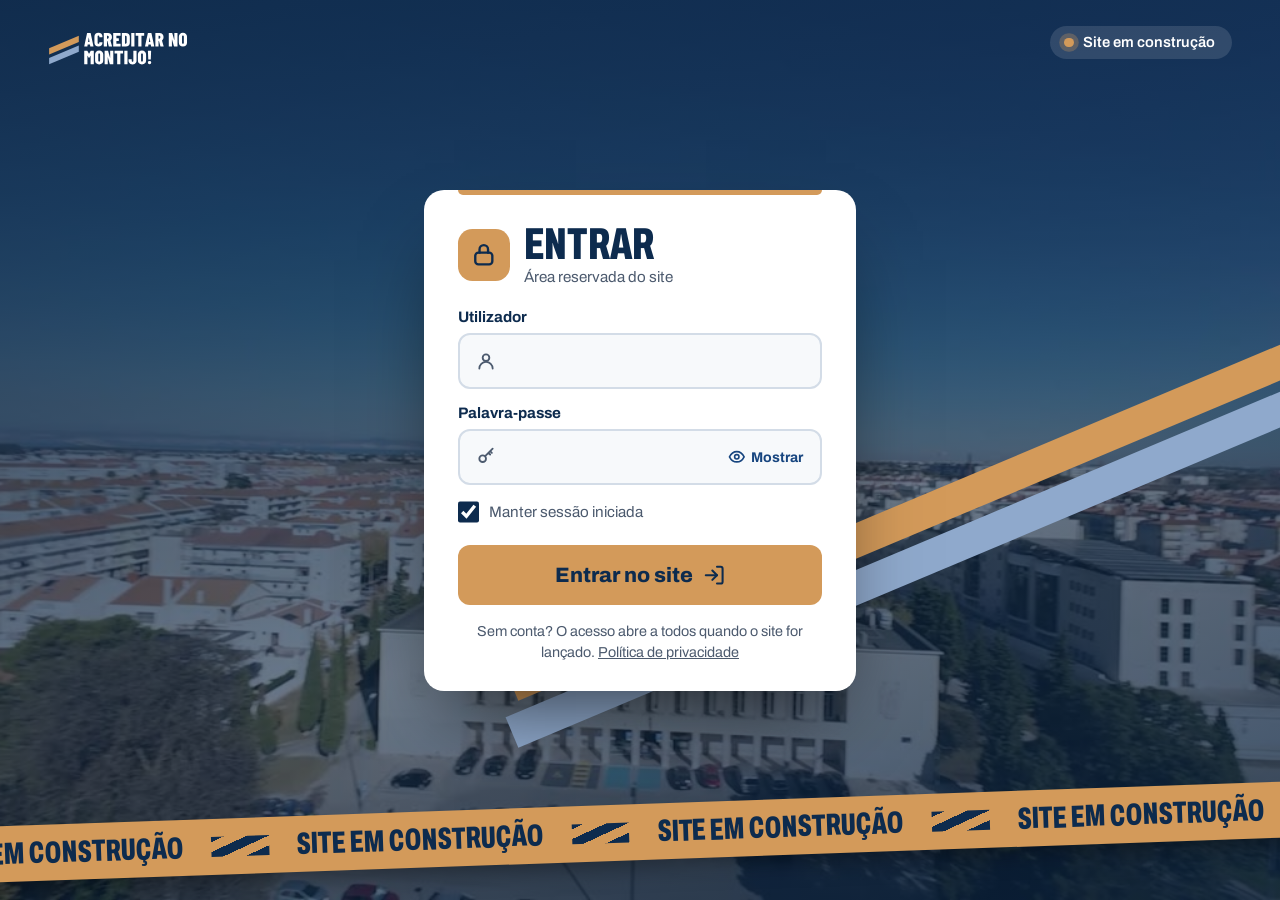
==== commit 42567d46: "Site novo no desenho da pré-visualização O site completo (inicio.html) é refeito no desenho da pré-v" ====
--- a/index.html
+++ b/index.html
@@ -4,399 +4,122 @@
 <meta charset="utf-8">
 <meta name="viewport" content="width=device-width, initial-scale=1">
 <title>Acreditar no Montijo! | Site em construção</title>
-<meta name="description" content="O novo site do Acreditar no Montijo!, candidatura à Comissão Política Concelhia do PSD Montijo, está em construção.">
+<meta name="description" content="Candidatura à Comissão Política Concelhia do PSD Montijo: recuperar a sede, empresas, renovação do centro, juventude e novos quadros da sociedade civil.">
 <link rel="canonical" href="https://www.acreditarnomontijo.pt/">
 <meta property="og:type" content="website">
 <meta property="og:locale" content="pt_PT">
 <meta property="og:site_name" content="Acreditar no Montijo!">
-<meta property="og:title" content="Acreditar no Montijo! | Site em construção">
-<meta property="og:description" content="O novo site do Acreditar no Montijo! está em construção.">
+<meta property="og:title" content="Acreditar no Montijo!">
+<meta property="og:description" content="Candidatura à Comissão Política Concelhia do PSD Montijo: recuperar a sede, empresas, renovação do centro, juventude e novos quadros da sociedade civil.">
 <meta property="og:url" content="https://www.acreditarnomontijo.pt/">
 <meta property="og:image" content="https://www.acreditarnomontijo.pt/assets/partilha.png">
+<meta property="og:image:width" content="1200">
+<meta property="og:image:height" content="630">
+<meta name="twitter:card" content="summary_large_image">
 <meta name="theme-color" content="#0D2B4E">
 <link rel="icon" href="assets/favicon.svg?v=e46b3f08" type="image/svg+xml">
 <link rel="apple-touch-icon" href="assets/icone-180.png">
+
 <link rel="preload" href="assets/fonts/archivo-latin-wdth-normal.woff2" as="font" type="font/woff2" crossorigin>
 <link rel="preload" href="video/hero.jpg" as="image">
+<style>@font-face{font-family:"Archivo";src:url(assets/fonts/archivo-latin-wdth-normal.woff2) format("woff2-variations"),url(assets/fonts/archivo-latin-wdth-normal.woff2) format("woff2");font-weight:100 900;font-stretch:62% 125%;font-style:normal;font-display:swap;unicode-range:U+0000-00FF,U+0131,U+0152-0153,U+02BB-02BC,U+02C6,U+02DA,U+02DC,U+0304,U+0308,U+0329,U+2000-206F,U+20AC,U+2122,U+2191,U+2193,U+2212,U+2215,U+FEFF,U+FFFD}@font-face{font-family:"Archivo";src:url(assets/fonts/archivo-latin-ext-wdth-normal.woff2) format("woff2-variations"),url(assets/fonts/archivo-latin-ext-wdth-normal.woff2) format("woff2");font-weight:100 900;font-stretch:62% 125%;font-style:normal;font-display:swap;unicode-range:U+0100-02BA,U+02BD-02C5,U+02C7-02CC,U+02CE-02D7,U+02DD-02FF,U+0304,U+0308,U+0329,U+1D00-1DBF,U+1E00-1E9F,U+1EF2-1EFF,U+2020,U+20A0-20AB,U+20AD-20C0,U+2113,U+2C60-2C7F,U+A720-A7FF}</style>
 <style>
-@font-face{font-family:"Archivo";src:url(assets/fonts/archivo-latin-wdth-normal.woff2) format("woff2-variations"),url(assets/fonts/archivo-latin-wdth-normal.woff2) format("woff2");font-weight:100 900;font-stretch:62% 125%;font-style:normal;font-display:swap;unicode-range:U+0000-00FF,U+0131,U+0152-0153,U+02BB-02BC,U+02C6,U+02DA,U+02DC,U+0304,U+0308,U+0329,U+2000-206F,U+20AC,U+2122,U+2191,U+2193,U+2212,U+2215,U+FEFF,U+FFFD}@font-face{font-family:"Archivo";src:url(assets/fonts/archivo-latin-ext-wdth-normal.woff2) format("woff2-variations"),url(assets/fonts/archivo-latin-ext-wdth-normal.woff2) format("woff2");font-weight:100 900;font-stretch:62% 125%;font-style:normal;font-display:swap;unicode-range:U+0100-02BA,U+02BD-02C5,U+02C7-02CC,U+02CE-02D7,U+02DD-02FF,U+0304,U+0308,U+0329,U+1D00-1DBF,U+1E00-1E9F,U+1EF2-1EFF,U+2020,U+20A0-20AB,U+20AD-20C0,U+2113,U+2C60-2C7F,U+A720-A7FF}
-:root{--noite:#0D2B4E;--noite-2:#0A2340;--tejo:#17457F;--ambar:#D39A5A;--ambar-claro:#E9C59C;--ardosia:#8FA9CC;--nevoa:#EEF2F6;--papel:#F7F9FB;--tinta:#14202F;--suave:#4C5A6E;--linha:#D3DCE7;--erro:#B8463B;--angulo:-22.8deg;--m:clamp(1.25rem,5vw,5rem);--ease:cubic-bezier(.22,.8,.2,1)}
+:root{--noite:#0D2B4E;--tejo:#17457F;--ambar:#D39A5A;--ambar-claro:#E9C59C;--ardosia:#8FA9CC;--nevoa:#EEF2F6;--papel:#F7F9FB;--tinta:#14202F;--suave:#4C5A6E;--linha:#D3DCE7;--angulo:-22.8deg;--f:"Archivo","Helvetica Neue",Arial,sans-serif;--ease:cubic-bezier(.22,.8,.2,1)}
 *{box-sizing:border-box;margin:0;padding:0}
-html{-webkit-font-smoothing:antialiased;overflow-x:hidden}
-body{font-family:"Archivo","Helvetica Neue",Arial,sans-serif;font-stretch:100%;color:var(--tinta);background:var(--papel);overflow-x:hidden}
-.estreita{font-stretch:62%;font-weight:800;text-transform:uppercase}
-a{color:inherit}
+html,body{height:100%}
+body{font-family:var(--f);font-stretch:100%;color:#fff;background:var(--noite);-webkit-font-smoothing:antialiased;overflow-x:hidden}
 :focus-visible{outline:3px solid var(--ambar);outline-offset:3px}
-main{display:block;overflow-x:clip}
-.sr{position:absolute;width:1px;height:1px;overflow:hidden;clip:rect(0 0 0 0);white-space:nowrap}
-
-/* topo */
-.topo{position:absolute;z-index:5;inset:0 0 auto;display:flex;align-items:center;justify-content:space-between;gap:1rem;padding:1.3rem var(--m);background:rgba(13,43,78,.9)}
-.topo svg{display:block;height:clamp(2.2rem,4vw,2.9rem);width:auto}
-.estado{display:flex;align-items:center;gap:.6rem;padding:.6rem 1.1rem .6rem .9rem;border-radius:3rem;background:rgba(255,255,255,.1);color:#fff;font-size:.95rem;font-weight:600;white-space:nowrap}
+.porta{position:relative;isolation:isolate;overflow:hidden;min-height:100svh;display:flex;flex-direction:column}
+.porta>img,.porta>video{position:absolute;inset:0;z-index:-3;width:100%;height:100%;object-fit:cover;object-position:center 60%}
+.porta::before{content:"";position:absolute;inset:0;z-index:-2;background:linear-gradient(160deg,rgba(10,35,64,.88),rgba(10,35,64,.6) 60%,rgba(10,35,64,.8))}
+.rumo{position:absolute;inset:0;z-index:-1;pointer-events:none}
+.rumo i{position:absolute;left:40%;width:90%;height:clamp(1.3rem,2.6vw,2.3rem);transform-origin:left center;transform:rotate(var(--angulo))}
+.rumo i:first-child{bottom:22%;background:var(--ambar)}
+.rumo i:last-child{bottom:calc(22% - clamp(1.9rem,3.7vw,3.3rem));background:var(--ardosia)}
+.topo{display:flex;align-items:center;justify-content:space-between;gap:1rem;padding:1.2rem clamp(1.25rem,5vw,3rem)}
+.topo svg{height:clamp(2.3rem,4vw,2.9rem);width:auto;display:block}
+.estado{display:flex;align-items:center;gap:.6rem;padding:.55rem 1.05rem .55rem .85rem;border-radius:3rem;background:rgba(255,255,255,.12);font:600 .92rem var(--f);white-space:nowrap}
 .estado i{width:.6rem;height:.6rem;border-radius:50%;background:var(--ambar);box-shadow:0 0 0 .3rem rgba(211,154,90,.28)}
-
-/* aviso e entrada, sobre o vídeo do Montijo */
-.palco{position:relative;isolation:isolate;overflow:hidden;color:#fff;background:var(--noite);padding:clamp(8rem,13vw,10.5rem) var(--m) clamp(9rem,12vw,11rem);display:grid;grid-template-columns:minmax(0,1fr) minmax(0,28rem);gap:clamp(2.5rem,5vw,4.5rem);align-items:center}
-.palco video,.palco .poster{position:absolute;inset:0;z-index:-3;width:100%;height:100%;object-fit:cover;object-position:center 60%}
-.palco::before{content:"";position:absolute;inset:0;z-index:-2;background:linear-gradient(90deg,rgba(10,35,64,.93) 0%,rgba(10,35,64,.74) 50%,rgba(10,35,64,.38) 100%)}
-.rumo{position:absolute;inset:0;z-index:-1;pointer-events:none}
-.rumo i{position:absolute;left:46%;width:90%;height:clamp(1.4rem,2.8vw,2.5rem);transform-origin:left center;transform:rotate(var(--angulo)) scaleX(0)}
-.rumo i:nth-child(1){bottom:17%;background:var(--ambar)}
-.rumo i:nth-child(2){bottom:calc(17% - clamp(2rem,3.9vw,3.5rem));background:var(--ardosia)}
-.aviso h1{font-size:clamp(4.4rem,13.6vw,12.5rem);line-height:.8;letter-spacing:-.01em;margin:0 0 1.8rem}
-.aviso h1 span{display:block}
-.aviso p{max-width:37rem;font-size:clamp(1.12rem,1rem + .55vw,1.5rem);line-height:1.45;color:rgba(255,255,255,.9)}
-.aviso p strong{color:#fff}
-.factos{display:flex;flex-wrap:wrap;gap:.75rem;margin-top:2rem}
-.facto{display:flex;align-items:center;gap:.6rem;padding:.7rem 1.1rem .7rem .7rem;border-radius:.75rem;background:rgba(255,255,255,.1);font-size:1rem;font-weight:600}
-.facto svg{width:1.9rem;height:1.9rem;padding:.38rem;border-radius:.5rem;background:var(--ambar);color:var(--noite)}
-
-.entrar{position:relative;background:#fff;color:var(--tinta);border-radius:1.1rem;padding:2.1rem 2.1rem 1.75rem;box-shadow:0 40px 80px -35px rgba(0,0,0,.65)}
+.centro{flex:1;display:grid;grid-template-columns:minmax(0,1fr);place-items:center;padding:1.5rem clamp(1rem,4vw,2rem) 8rem}
+.entrar{position:relative;width:min(100%,27rem);background:#fff;color:var(--tinta);border-radius:1.25rem;padding:2.2rem 2.1rem 1.75rem;box-shadow:0 40px 80px -30px rgba(0,0,0,.7)}
 .entrar::before{content:"";position:absolute;left:2.1rem;right:2.1rem;top:0;height:5px;border-radius:0 0 5px 5px;background:var(--ambar)}
-.entrar-cab{display:flex;align-items:center;gap:.9rem;margin-bottom:1.6rem}
+.cab{display:flex;align-items:center;gap:.9rem;margin-bottom:1.5rem}
 .cadeado{width:3.25rem;height:3.25rem;flex:none;border-radius:.9rem;background:var(--ambar);color:var(--noite);display:grid;place-items:center}
 .cadeado svg{width:1.6rem;height:1.6rem}
-.entrar h2{font-size:2.75rem;line-height:.9;color:var(--noite)}
-.entrar-cab p{margin-top:.3rem;font-size:.95rem;color:var(--suave)}
+.cab h1{font:800 2.8rem/.88 var(--f);font-stretch:62%;text-transform:uppercase;color:var(--noite)}
+.cab p{margin-top:.3rem;font-size:.95rem;color:var(--suave)}
 .campo{margin-bottom:1rem}
-.campo label{display:block;margin-bottom:.5rem;font-size:.95rem;font-weight:700;color:var(--noite)}
+.campo label{display:block;margin-bottom:.5rem;font:700 .95rem var(--f);color:var(--noite)}
 .caixa{display:flex;align-items:center;gap:.75rem;height:3.5rem;padding:0 .5rem 0 1rem;border-radius:.75rem;border:2px solid var(--linha);background:var(--papel);transition:border-color .2s,box-shadow .2s,background .2s}
 .caixa:focus-within{border-color:var(--tejo);background:#fff;box-shadow:0 0 0 5px rgba(23,69,127,.12)}
 .caixa>svg{width:1.25rem;height:1.25rem;color:var(--suave);flex:none}
-.caixa input{flex:1;min-width:0;height:100%;border:0;background:none;font:500 1.15rem "Archivo",Arial,sans-serif;color:var(--tinta);outline:none}
-.caixa input::placeholder{color:#8A97A8;font-weight:400}
-.olho{display:flex;align-items:center;gap:.35rem;height:2.5rem;padding:0 .6rem;border:0;border-radius:.5rem;background:none;cursor:pointer;font:700 .88rem "Archivo",Arial,sans-serif;color:var(--tejo)}
+.caixa input{flex:1;min-width:0;height:100%;border:0;background:none;font:500 1.15rem var(--f);color:var(--tinta);outline:none}
+.olho{display:flex;align-items:center;gap:.35rem;height:2.5rem;padding:0 .6rem;border:0;border-radius:.5rem;background:none;cursor:pointer;font:700 .88rem var(--f);color:var(--tejo)}
 .olho:hover{background:var(--nevoa)}
 .olho svg{width:1.1rem;height:1.1rem}
-.lembrar{display:flex;align-items:center;gap:.6rem;margin:.4rem 0 1.4rem;font-size:.95rem;color:var(--suave);cursor:pointer;width:max-content}
+.lembrar{display:flex;align-items:center;gap:.6rem;width:max-content;margin:.4rem 0 1.4rem;font-size:.95rem;color:var(--suave);cursor:pointer}
 .lembrar input{width:1.35rem;height:1.35rem;accent-color:var(--noite);cursor:pointer}
-.botao{display:flex;align-items:center;justify-content:center;gap:.6rem;width:100%;height:3.75rem;border:0;border-radius:.75rem;background:var(--ambar);color:var(--noite);font:800 1.3rem "Archivo",Arial,sans-serif;cursor:pointer;transition:transform .25s var(--ease),filter .2s}
+.botao{display:flex;align-items:center;justify-content:center;gap:.6rem;width:100%;height:3.75rem;border:0;border-radius:.75rem;background:var(--ambar);color:var(--noite);font:800 1.3rem var(--f);cursor:pointer;transition:transform .25s var(--ease),filter .2s}
 .botao:hover{filter:brightness(1.06);transform:translateY(-2px)}
 .botao svg{width:1.4rem;height:1.4rem}
 .botao[disabled]{opacity:.7;cursor:progress;transform:none}
-.erro{display:flex;gap:.55rem;align-items:flex-start;margin:0 0 1rem;padding:.75rem .9rem;border-radius:.65rem;background:rgba(184,70,59,.09);color:var(--erro);font-size:.95rem;font-weight:600;line-height:1.4}
+.erro{display:flex;gap:.55rem;align-items:flex-start;margin:0 0 1rem;padding:.75rem .9rem;border-radius:.65rem;background:rgba(184,70,59,.09);color:#B8463B;font:600 .95rem/1.4 var(--f)}
 .erro svg{width:1.2rem;height:1.2rem;flex:none;margin-top:.05rem}
 .erro[hidden]{display:none}
-.entrar.abana{animation:abana .45s var(--ease)}
-.reservado{margin-top:1rem;font-size:.9rem;line-height:1.45;color:var(--suave);text-align:center}
-
-/* fita de obra */
-.fita{position:relative;z-index:6;height:0}
-.fita div{position:absolute;left:-4rem;right:-4rem;top:clamp(-6.2rem,-7vw,-4.2rem);height:clamp(3rem,4.4vw,4rem);background:var(--ambar);transform:rotate(-2deg);display:flex;align-items:center;gap:1.75rem;white-space:nowrap;overflow:hidden;box-shadow:0 16px 28px -16px rgba(0,0,0,.6)}
-.fita span{display:flex;align-items:center;gap:1.75rem;font-size:clamp(1.4rem,2.4vw,2.15rem);font-stretch:62%;font-weight:800;text-transform:uppercase;color:var(--noite)}
+.nota{margin-top:1rem;font-size:.9rem;line-height:1.45;color:var(--suave);text-align:center}
+.nota a{color:inherit}
+.fita{position:absolute;left:-4rem;right:-4rem;bottom:clamp(1.5rem,4vw,2.5rem);height:clamp(3rem,4.4vw,4rem);background:var(--ambar);transform:rotate(-2deg);display:flex;align-items:center;gap:1.75rem;white-space:nowrap;overflow:hidden;box-shadow:0 16px 28px -16px rgba(0,0,0,.6)}
+.fita span{display:flex;align-items:center;gap:1.75rem;font:800 clamp(1.4rem,2.4vw,2.15rem)/1 var(--f);font-stretch:62%;text-transform:uppercase;color:var(--noite)}
 .fita span::after{content:"";width:3.6rem;height:1.25rem;background:repeating-linear-gradient(var(--angulo),var(--noite) 0 9px,transparent 9px 18px)}
-
-/* pré-visualização */
-.previa{position:relative;isolation:isolate;background:var(--nevoa);padding:clamp(4rem,7vw,5.5rem) var(--m) clamp(3.5rem,6vw,5rem)}
-.previa::before{content:"";position:absolute;inset:0;z-index:-1;background:repeating-linear-gradient(-22.8deg,rgba(23,69,127,.05) 0 2px,transparent 2px 28px)}
-.previa-cab{display:grid;grid-template-columns:minmax(0,1fr) minmax(0,24rem);gap:1.5rem 3.5rem;align-items:end;margin-bottom:2.6rem}
-.previa-cab h2{font-size:clamp(2.8rem,6vw,5rem);line-height:.86;color:var(--noite)}
-.previa-cab p{font-size:1.12rem;line-height:1.5;color:var(--suave)}
-.previa-corpo{display:grid;grid-template-columns:minmax(0,1fr) minmax(0,24rem);gap:3.5rem;align-items:start}
-
-.janela{position:relative;background:#fff;border-radius:1.1rem;box-shadow:0 30px 70px -35px rgba(13,43,78,.55),0 0 0 1px var(--linha);overflow:hidden}
-.janela-barra{display:flex;align-items:center;gap:1rem;padding:.8rem 1.1rem;background:#E3E9F0}
-.pontos{display:flex;gap:.45rem}
-.pontos i{width:.75rem;height:.75rem;border-radius:50%;background:#C2CDDA}
-.url{flex:1;display:flex;align-items:center;gap:.5rem;max-width:26rem;margin:0 auto;padding:.5rem .9rem;border-radius:.55rem;background:#fff;font-size:.88rem;color:var(--suave)}
-.url svg{width:.9rem;height:.9rem}
-.ecra-caixa{position:relative;overflow:hidden}
-.ecra{position:relative;width:860px;transform-origin:0 0}
-.l{height:11px;border-radius:6px;background:#CCD6E3;margin-bottom:9px}
-.w-menu{display:flex;align-items:center;gap:22px;padding:14px 26px 14px 62px;background:var(--noite)}
-.w-menu svg{height:26px;width:auto;display:block}
-.w-links{display:flex;gap:18px;margin-left:auto;font-size:13px;font-weight:600;color:rgba(255,255,255,.8)}
-.w-junta{padding:8px 14px;border-radius:7px;background:var(--ambar);color:var(--noite);font-size:13px;font-weight:700}
-.w-hero{position:relative;overflow:hidden;display:grid;grid-template-columns:1.1fr .9fr;gap:22px;margin:20px 26px 0 62px;padding:24px;border-radius:14px;background:var(--noite)}
-.w-hero>*{position:relative;z-index:1}
-.w-hero .l{background:rgba(255,255,255,.25)}
-.w-hero .l.g{height:26px;border-radius:7px;background:#fff;margin-bottom:12px}
-.w-hero .pill{display:inline-block;margin-top:10px;width:120px;height:34px;border-radius:8px;background:var(--ambar)}
-.w-hero::after{content:"";position:absolute;left:45%;bottom:16px;width:80%;height:14px;background:var(--ambar);transform:rotate(var(--angulo));transform-origin:left;opacity:.9}
-.img{border-radius:10px;background:repeating-linear-gradient(135deg,#D3DCE7 0 10px,#E6ECF3 10px 20px);min-height:150px}
-.w-hero .img{background:repeating-linear-gradient(135deg,rgba(143,169,204,.45) 0 10px,rgba(143,169,204,.25) 10px 20px)}
-.w-sec{margin:22px 26px 0 62px}
-.w-tit{display:flex;align-items:center;justify-content:space-between;margin-bottom:12px;font-size:15px;font-weight:800;font-stretch:62%;text-transform:uppercase;color:var(--noite)}
-.w-tit small{font-size:12px;font-weight:600;font-stretch:100%;text-transform:none;color:var(--tejo)}
-.w-noticias{display:grid;grid-template-columns:repeat(3,1fr);gap:14px}
-.w-cartao{border-radius:12px;border:1px solid var(--linha);padding:10px}
-.w-cartao .img{min-height:70px;margin-bottom:10px}
-.w-meg{margin:22px 26px 0 62px;padding:18px;border-radius:14px;background:var(--noite);color:#fff}
-.w-meg-cab{display:flex;align-items:baseline;justify-content:space-between;gap:12px;margin-bottom:14px}
-.w-meg-cab strong{font-size:22px;line-height:1;color:#fff}
-.w-meg-cab small{font-size:12px;font-weight:600;color:var(--ambar-claro)}
-.w-eixos{display:grid;grid-template-columns:repeat(4,1fr);gap:10px}
-.w-eixo{display:flex;flex-direction:column;gap:4px;padding:12px;border-radius:10px;background:rgba(255,255,255,.07);border:1px solid rgba(255,255,255,.12)}
-.w-eixo:first-child{background:#fff;color:var(--noite);border-color:#fff}
-.w-eixo-ic{width:30px;height:30px;padding:6px;border-radius:8px;background:rgba(143,169,204,.2);color:var(--ardosia);margin-bottom:4px}
-.w-eixo:first-child .w-eixo-ic{background:var(--ambar);color:var(--noite)}
-.w-eixo-ic svg{width:100%;height:100%;display:block}
-.w-eixo-n{font-size:10px;font-weight:600;letter-spacing:.08em;opacity:.65}
-.w-eixo b{font-size:15px;line-height:1.05;font-stretch:62%;font-weight:800;text-transform:uppercase}
-.w-eixo-m{margin-top:4px;font-size:11px;font-weight:600;color:var(--ambar-claro)}
-.w-eixo:first-child .w-eixo-m{color:var(--tejo)}
-.w-sede{display:flex;align-items:center;gap:10px;margin-top:10px;padding:10px 12px;border-radius:10px;background:var(--ambar);color:var(--noite);font-size:13px;font-weight:700}
-.w-sede svg{width:18px;height:18px}
-.w-agenda{display:grid;grid-template-columns:repeat(3,1fr);gap:10px;list-style:none}
-.w-agenda li{display:flex;gap:10px;align-items:center;padding:8px;border-radius:10px;background:var(--nevoa)}
-.w-agenda b{width:38px;height:38px;flex:none;border-radius:8px;background:var(--noite);color:#fff;display:grid;place-items:center;font-size:16px;font-stretch:62%}
-.w-agenda li:first-child b{background:var(--ambar);color:var(--noite)}
-.w-agenda .l{margin:0 0 6px}
-.w-faixa{display:flex;align-items:center;gap:16px;margin:22px 26px 0 62px;padding:15px 18px;border-radius:12px;background:var(--ambar)}
-.w-faixa strong{font-size:17px;color:var(--noite)}
-.w-faixa .inp{flex:1;height:34px;border-radius:8px;background:rgba(255,255,255,.7)}
-.w-faixa .btn{width:96px;height:34px;border-radius:8px;background:var(--noite)}
-.w-rodape{display:grid;grid-template-columns:1.2fr 1fr 1fr 1fr;gap:18px;margin-top:22px;padding:20px 26px 22px 62px;background:var(--noite)}
-.w-rodape .l{background:rgba(255,255,255,.22)}
-.w-redes{display:flex;gap:8px;margin-top:6px}
-.w-redes i{width:22px;height:22px;border-radius:50%;background:rgba(255,255,255,.28)}
-.pino{position:absolute;z-index:3;left:16px;width:30px;height:30px;border-radius:50%;background:var(--ambar);color:var(--noite);display:grid;place-items:center;font-size:15px;font-weight:800;box-shadow:0 0 0 4px #fff,0 8px 16px -6px rgba(13,43,78,.5)}
-
-.legenda{list-style:none;display:grid;gap:.75rem}
-.legenda li{display:grid;grid-template-columns:2.25rem minmax(0,1fr);gap:.9rem;align-items:start;padding:.9rem 1rem;border-radius:.9rem;background:#fff;box-shadow:0 0 0 1px var(--linha),0 14px 30px -26px rgba(13,43,78,.6)}
-.legenda li b{width:2.25rem;height:2.25rem;border-radius:50%;background:var(--noite);color:#fff;display:grid;place-items:center;font-size:1rem}
-.legenda li.forte{box-shadow:0 0 0 2px var(--ambar),0 14px 30px -26px rgba(13,43,78,.6)}
-.legenda li.forte b{background:var(--ambar);color:var(--noite)}
-.legenda h3{font-size:1.18rem;font-weight:700;line-height:1.2;color:var(--noite)}
-.legenda p{margin-top:.2rem;font-size:.95rem;line-height:1.45;color:var(--suave)}
-
-
-/* pré-visualização com o conteúdo real */
-.w-hero{display:block;padding:0;background:var(--noite);min-height:230px}
-.w-hero::after{display:none}
-.w-hero img{position:absolute;inset:0;width:100%;height:100%;object-fit:cover;object-position:center 60%;z-index:0}
-.w-hero::before{content:"";position:absolute;inset:0;z-index:1;background:linear-gradient(90deg,rgba(10,35,64,.92),rgba(10,35,64,.55) 70%,rgba(10,35,64,.3))}
-.w-hero-txt{position:relative;z-index:2;padding:26px 28px;color:#fff;max-width:470px}
-.w-hero-txt small{display:block;font-size:11px;font-weight:600;color:var(--ambar-claro);margin-bottom:8px}
-.w-hero-txt strong{display:block;font-size:44px;line-height:.86;font-stretch:62%;font-weight:800;text-transform:uppercase}
-.w-hero-txt p{margin:10px 0 0;font-size:13px;line-height:1.4;color:rgba(255,255,255,.85)}
-.w-bts{display:flex;gap:8px;margin-top:14px}
-.w-bts i{font-style:normal;font-size:12px;font-weight:700;padding:8px 12px;border-radius:7px;background:var(--ambar);color:var(--noite)}
-.w-bts i.o{background:none;color:#fff;box-shadow:inset 0 0 0 1.5px rgba(255,255,255,.7)}
-.w-sede{display:grid;grid-template-columns:240px 1fr;gap:16px;align-items:center;margin:20px 26px 0 62px;padding:14px;border-radius:14px;background:var(--noite)}
-.w-sede img{width:100%;height:132px;object-fit:cover;border-radius:10px;background:#1b3b63}
-.w-sede-c{background:#fff;border-radius:12px;padding:16px}
-.w-tag{display:inline-block;padding:5px 9px;border-radius:20px;background:var(--ambar);color:var(--noite);font-size:10px;font-weight:700;letter-spacing:.05em;text-transform:uppercase}
-.w-sede-c strong{display:block;margin-top:8px;font-size:24px;line-height:.92;font-stretch:62%;font-weight:800;text-transform:uppercase;color:var(--noite)}
-.w-sede-c p{margin:6px 0 0;font-size:12px;line-height:1.4;color:var(--suave)}
-.w-res-g{display:grid;grid-template-columns:1.1fr 1fr;gap:14px}
-.w-res-graf{border-radius:12px;background:var(--noite);padding:12px 14px 8px;color:#fff}
-.w-res-graf span{font-size:11px;font-weight:700;color:var(--ambar-claro)}
-.w-graf{display:block;width:100%;height:auto;margin-top:4px;overflow:visible}
-.w-graf polyline{fill:none;stroke:var(--ambar);stroke-width:3;stroke-linejoin:round}
-.w-graf circle{fill:var(--ambar);stroke:var(--noite);stroke-width:2}
-.w-graf text{fill:#fff;font-size:10px;font-weight:700;text-anchor:middle}
-.w-graf text.a{fill:rgba(255,255,255,.6);font-weight:600}
-.w-nums{display:grid;grid-template-columns:1fr 1fr;gap:8px}
-.w-nums div{padding:10px;border-radius:10px;background:var(--nevoa)}
-.w-nums b{display:block;font-size:26px;line-height:.9;font-stretch:62%;font-weight:800;color:var(--noite)}
-.w-nums span{display:block;margin-top:4px;font-size:11px;line-height:1.3;color:var(--suave)}
-.w-eixo b{font-size:16px}
-.w-freg{list-style:none;display:grid;gap:7px}
-.w-freg li{display:grid;grid-template-columns:170px 1fr 54px 64px;gap:10px;align-items:center;padding:7px 10px;border-radius:9px;background:var(--nevoa);font-size:12px}
-.f-n{font-weight:700;color:var(--noite);font-stretch:62%;font-size:14px;text-transform:uppercase}
-.f-b{height:9px;border-radius:5px;background:#D9E1EC;overflow:hidden}
-.f-b i{display:block;height:100%;border-radius:5px;background:var(--ambar)}
-.f-v{font-weight:700;text-align:right;color:var(--tinta)}
-.f-c{justify-self:end;padding:4px 8px;border-radius:12px;color:#fff;font-size:10px;font-weight:700}
-.w-agenda li{align-items:flex-start}
-.w-agenda b{flex-direction:column;line-height:1}
-.w-agenda b span{font-size:17px}
-.w-agenda b small{font-size:8px;font-stretch:100%;font-weight:700;text-transform:uppercase;letter-spacing:.06em;color:var(--ambar-claro)}
-.w-agenda li:first-child b small{color:var(--noite)}
-.w-agenda strong{display:block;font-size:12px;line-height:1.25;color:var(--tinta)}
-.w-agenda div small{display:block;margin-top:3px;font-size:10.5px;color:var(--suave)}
-.w-faixa-t{flex:1;font-size:12px;color:var(--noite)}
-.w-faixa .btn{width:auto;height:auto;padding:9px 14px;color:#fff;font-size:12px;font-weight:700}
-.w-rodape{display:flex;align-items:center;gap:22px;color:rgba(255,255,255,.75);font-size:12px}
-.w-rodape svg{height:24px;width:auto;margin-right:auto}
-
-.pe{display:flex;flex-wrap:wrap;justify-content:space-between;align-items:center;gap:.6rem 1.5rem;padding:1.5rem var(--m);background:var(--noite);color:rgba(255,255,255,.72);font-size:.95rem}
-.pe b{color:#fff;font-weight:700}
-.pe a{color:#fff}
-
-@media (max-width:64rem){
-  .palco{grid-template-columns:minmax(0,1fr)}
-  .entrar{max-width:30rem}
-  .rumo i{left:30%}
-  .previa-cab,.previa-corpo{grid-template-columns:minmax(0,1fr)}
-}
-@media (max-width:40rem){
-  .estado{font-size:.85rem;padding:.5rem .8rem .5rem .7rem}
-  .entrar{padding:1.7rem 1.25rem 1.4rem}
-  .entrar::before{left:1.25rem;right:1.25rem}
-  .facto{font-size:.92rem}
-  .rumo{display:none}
-}
-@media (prefers-reduced-motion:no-preference){
-  .rumo i{transition:transform 1.4s var(--ease)}
-  .pronto .rumo i{transform:rotate(var(--angulo)) scaleX(1)}
-  .rumo i:nth-child(2){transition-delay:.15s}
-  .fita div>span{animation:corre 26s linear infinite}
-  @keyframes corre{to{transform:translateX(-100%)}}
-  @keyframes abana{20%,60%{transform:translateX(-8px)}40%,80%{transform:translateX(8px)}}
-}
-@media (prefers-reduced-motion:reduce){.rumo i{transform:rotate(var(--angulo)) scaleX(1)}}
+@media (max-width:40rem){.entrar{padding:1.8rem 1.3rem 1.4rem}.entrar::before{left:1.3rem;right:1.3rem}.estado{font-size:.82rem;padding:.45rem .8rem .45rem .7rem}.rumo{display:none}}
+@media (prefers-reduced-motion:no-preference){.fita>span{animation:corre 26s linear infinite}.entrar.abana{animation:abana .45s var(--ease)}
+@keyframes corre{to{transform:translateX(-100%)}}@keyframes abana{20%,60%{transform:translateX(-8px)}40%,80%{transform:translateX(8px)}}}
 </style>
 </head>
 <body>
-
-<header class="topo">
-  <svg xmlns="http://www.w3.org/2000/svg" viewBox="-7 -87 878 289" role="img" aria-label="Acreditar no Montijo!"><title>Acreditar no Montijo!</title><path d="M0 134.5 L185.1 56.7 L185.1 17.7 L0 95.5Z" fill="#D39A5A"/><path d="M0 194.9 L185.1 117.1 L185.1 78.1 L0 155.9Z" fill="#8FA9CC"/><path d="M256.00350000000003 82.68 254.4435 72.24Q254.4435 71.64 253.7235 71.64H240.7635Q240.0435 71.64 240.0435 72.24L238.6035 82.68Q238.4835 84.0 237.0435 84.0H220.0035Q218.4435 84.0 218.8035 82.44L236.2035 1.3200000000000074Q236.4435 0.0 237.7635 0.0H257.3235Q258.6435 0.0 258.8835 1.3200000000000074L276.1635 82.44L276.2835 82.92Q276.2835 84.0 274.9635 84.0H257.5635Q256.1235 84.0 256.00350000000003 82.68ZM243.1635 56.28H251.2035Q251.6835 56.28 251.6835 55.68L247.3635 28.32Q247.2435 27.840000000000003 247.0035 27.840000000000003Q246.7635 27.840000000000003 246.64350000000002 28.32L242.6835 55.68Q242.6835 56.28 243.1635 56.28Z M282.1635 60.36V23.520000000000003Q282.1635 12.240000000000009 289.00350000000003 5.640000000000008Q295.8435 -0.9599999999999937 307.2435 -0.9599999999999937Q318.6435 -0.9599999999999937 325.5435 5.640000000000008Q332.4435 12.240000000000009 332.4435 23.520000000000003V24.6Q332.4435 25.200000000000003 332.0235 25.62Q331.6035 26.04 331.0035 26.04L313.9635 26.760000000000005Q312.5235 26.760000000000005 312.5235 25.32V22.080000000000005Q312.5235 19.320000000000007 311.0835 17.700000000000003Q309.6435 16.08 307.2435 16.08Q304.9635 16.08 303.5235 17.700000000000003Q302.0835 19.320000000000007 302.0835 22.080000000000005V62.04Q302.0835 64.68 303.5235 66.30000000000001Q304.9635 67.92 307.2435 67.92Q309.6435 67.92 311.0835 66.30000000000001Q312.5235 64.68 312.5235 62.04V58.56Q312.5235 57.96 312.9435 57.540000000000006Q313.3635 57.120000000000005 313.9635 57.120000000000005L331.0035 57.84Q331.6035 57.84 332.0235 58.260000000000005Q332.4435 58.68 332.4435 59.28V60.36Q332.4435 71.52 325.5435 78.24Q318.6435 84.96 307.2435 84.96Q295.8435 84.96 289.00350000000003 78.24Q282.1635 71.52 282.1635 60.36Z M371.5635 82.8 363.4035 51.0Q363.2835 50.52 362.8035 50.52H361.00350000000003Q360.4035 50.52 360.4035 51.120000000000005V82.56Q360.4035 83.16 359.9835 83.58Q359.5635 84.0 358.9635 84.0H341.9235Q341.3235 84.0 340.9035 83.58Q340.4835 83.16 340.4835 82.56V1.4399999999999977Q340.4835 0.8400000000000034 340.9035 0.4200000000000017Q341.3235 0.0 341.9235 0.0H367.7235Q374.6835 0.0 380.08349999999996 3.3000000000000043Q385.4835 6.6000000000000085 388.4235 12.540000000000006Q391.3635 18.480000000000004 391.3635 26.04Q391.3635 32.760000000000005 388.9035 38.10000000000001Q386.4435 43.440000000000005 382.00350000000003 46.68Q381.7635 46.800000000000004 381.6435 46.980000000000004Q381.5235 47.160000000000004 381.6435 47.4L391.9635 82.32L392.0835 82.8Q392.0835 84.0 390.7635 84.0H373.2435Q371.9235 84.0 371.5635 82.8ZM360.4035 17.64V34.68Q360.4035 35.28 361.00350000000003 35.28H364.3635Q367.6035 35.28 369.5235 32.88Q371.4435 30.480000000000004 371.4435 26.28Q371.4435 21.840000000000003 369.5235 19.440000000000005Q367.6035 17.040000000000006 364.3635 17.040000000000006H361.00350000000003Q360.4035 17.040000000000006 360.4035 17.64Z M443.8035 17.040000000000006H419.6835Q419.0835 17.040000000000006 419.0835 17.64V32.760000000000005Q419.0835 33.36 419.6835 33.36H432.8835Q433.4835 33.36 433.9035 33.78Q434.3235 34.2 434.3235 34.800000000000004V49.08Q434.3235 49.68 433.9035 50.1Q433.4835 50.52 432.8835 50.52H419.6835Q419.0835 50.52 419.0835 51.120000000000005V66.36Q419.0835 66.96000000000001 419.6835 66.96000000000001H443.8035Q444.4035 66.96000000000001 444.8235 67.38Q445.24350000000004 67.8 445.24350000000004 68.4V82.56Q445.24350000000004 83.16 444.8235 83.58Q444.4035 84.0 443.8035 84.0H400.6035Q400.00350000000003 84.0 399.5835 83.58Q399.1635 83.16 399.1635 82.56V1.4399999999999977Q399.1635 0.8400000000000034 399.5835 0.4200000000000017Q400.00350000000003 0.0 400.6035 0.0H443.8035Q444.4035 0.0 444.8235 0.4200000000000017Q445.24350000000004 0.8400000000000034 445.24350000000004 1.4399999999999977V15.600000000000009Q445.24350000000004 16.200000000000003 444.8235 16.620000000000005Q444.4035 17.040000000000006 443.8035 17.040000000000006Z M453.0435 82.56V1.4399999999999977Q453.0435 0.8400000000000034 453.4635 0.4200000000000017Q453.8835 0.0 454.4835 0.0H477.4035Q488.9235 0.0 495.8835 6.480000000000004Q502.8435 12.960000000000008 502.8435 23.64V60.36Q502.8435 71.04 495.8835 77.52000000000001Q488.9235 84.0 477.4035 84.0H454.4835Q453.8835 84.0 453.4635 83.58Q453.0435 83.16 453.0435 82.56ZM473.5635 66.96000000000001 476.9235 66.84Q479.44350000000003 66.72 481.12350000000004 64.62Q482.8035 62.519999999999996 482.9235 59.04V24.96Q482.9235 21.36 481.2435 19.200000000000003Q479.5635 17.040000000000006 476.8035 17.040000000000006H473.5635Q472.9635 17.040000000000006 472.9635 17.64V66.36Q472.9635 66.96000000000001 473.5635 66.96000000000001Z M511.6035 82.56V1.4399999999999977Q511.6035 0.8400000000000034 512.0235 0.4200000000000017Q512.4435 0.0 513.0435 0.0H530.0835Q530.6835 0.0 531.1034999999999 0.4200000000000017Q531.5235 0.8400000000000034 531.5235 1.4399999999999977V82.56Q531.5235 83.16 531.1034999999999 83.58Q530.6835 84.0 530.0835 84.0H513.0435Q512.4435 84.0 512.0235 83.58Q511.6035 83.16 511.6035 82.56Z M592.2434999999999 1.4399999999999977V15.600000000000009Q592.2434999999999 16.200000000000003 591.8235 16.620000000000005Q591.4035 17.040000000000006 590.8035 17.040000000000006H575.9235Q575.3235 17.040000000000006 575.3235 17.64V82.56Q575.3235 83.16 574.9034999999999 83.58Q574.4834999999999 84.0 573.8835 84.0H556.8435Q556.2434999999999 84.0 555.8235 83.58Q555.4035 83.16 555.4035 82.56V17.64Q555.4035 17.040000000000006 554.8035 17.040000000000006H540.5235Q539.9235 17.040000000000006 539.5035 16.620000000000005Q539.0835 16.200000000000003 539.0835 15.600000000000009V1.4399999999999977Q539.0835 0.8400000000000034 539.5035 0.4200000000000017Q539.9235 0.0 540.5235 0.0H590.8035Q591.4035 0.0 591.8235 0.4200000000000017Q592.2434999999999 0.8400000000000034 592.2434999999999 1.4399999999999977Z M634.7235 82.68 633.1634999999999 72.24Q633.1634999999999 71.64 632.4435 71.64H619.4834999999999Q618.7634999999999 71.64 618.7634999999999 72.24L617.3235 82.68Q617.2035 84.0 615.7634999999999 84.0H598.7235Q597.1635 84.0 597.5234999999999 82.44L614.9235 1.3200000000000074Q615.1634999999999 0.0 616.4834999999999 0.0H636.0435Q637.3634999999999 0.0 637.6034999999999 1.3200000000000074L654.8834999999999 82.44L655.0034999999999 82.92Q655.0034999999999 84.0 653.6835 84.0H636.2834999999999Q634.8435 84.0 634.7235 82.68ZM621.8834999999999 56.28H629.9235Q630.4034999999999 56.28 630.4034999999999 55.68L626.0835 28.32Q625.9635 27.840000000000003 625.7235 27.840000000000003Q625.4834999999999 27.840000000000003 625.3634999999999 28.32L621.4034999999999 55.68Q621.4034999999999 56.28 621.8834999999999 56.28Z M692.9234999999999 82.8 684.7634999999999 51.0Q684.6434999999999 50.52 684.1634999999999 50.52H682.3634999999999Q681.7634999999999 50.52 681.7634999999999 51.120000000000005V82.56Q681.7634999999999 83.16 681.3435 83.58Q680.9234999999999 84.0 680.3234999999999 84.0H663.2834999999999Q662.6834999999999 84.0 662.2634999999999 83.58Q661.8435 83.16 661.8435 82.56V1.4399999999999977Q661.8435 0.8400000000000034 662.2634999999999 0.4200000000000017Q662.6834999999999 0.0 663.2834999999999 0.0H689.0835Q696.0434999999999 0.0 701.4434999999999 3.3000000000000043Q706.8435 6.6000000000000085 709.7835 12.540000000000006Q712.7235 18.480000000000004 712.7235 26.04Q712.7235 32.760000000000005 710.2634999999999 38.10000000000001Q707.8034999999999 43.440000000000005 703.3634999999999 46.68Q703.1234999999999 46.800000000000004 703.0034999999999 46.980000000000004Q702.8834999999999 47.160000000000004 703.0034999999999 47.4L713.3234999999999 82.32L713.4434999999999 82.8Q713.4434999999999 84.0 712.1234999999999 84.0H694.6034999999999Q693.2834999999999 84.0 692.9234999999999 82.8ZM681.7634999999999 17.64V34.68Q681.7634999999999 35.28 682.3634999999999 35.28H685.7235Q688.9635 35.28 690.8834999999999 32.88Q692.8034999999999 30.480000000000004 692.8034999999999 26.28Q692.8034999999999 21.840000000000003 690.8834999999999 19.440000000000005Q688.9635 17.040000000000006 685.7235 17.040000000000006H682.3634999999999Q681.7634999999999 17.040000000000006 681.7634999999999 17.64Z  M781.4834999999999 0.0H798.2834999999999Q798.8834999999999 0.0 799.3034999999999 0.4200000000000017Q799.7234999999998 0.8400000000000034 799.7234999999998 1.4399999999999977V82.56Q799.7234999999998 83.16 799.3034999999999 83.58Q798.8834999999999 84.0 798.2834999999999 84.0H779.2034999999998Q777.8834999999999 84.0 777.5234999999999 82.8L765.6434999999999 41.04Q765.5234999999999 40.68 765.2234999999998 40.620000000000005Q764.9234999999999 40.56 764.9234999999999 41.04L765.1634999999999 82.56Q765.1634999999999 83.16 764.7434999999998 83.58Q764.3234999999999 84.0 763.7234999999998 84.0H746.9234999999999Q746.3234999999999 84.0 745.9034999999999 83.58Q745.4834999999999 83.16 745.4834999999999 82.56V1.4399999999999977Q745.4834999999999 0.8400000000000034 745.9034999999999 0.4200000000000017Q746.3234999999999 0.0 746.9234999999999 0.0H765.7634999999999Q767.0834999999998 0.0 767.4434999999999 1.2000000000000028L779.4434999999999 43.2Q779.5634999999999 43.56 779.8634999999999 43.56Q780.1634999999999 43.56 780.1634999999999 43.08L780.0434999999999 1.4399999999999977Q780.0434999999999 0.8400000000000034 780.4634999999998 0.4200000000000017Q780.8834999999999 0.0 781.4834999999999 0.0Z M808.1234999999999 60.120000000000005V23.880000000000003Q808.1234999999999 12.600000000000009 815.0234999999999 5.820000000000007Q821.9234999999999 -0.9599999999999937 833.5634999999999 -0.9599999999999937Q845.0835 -0.9599999999999937 852.1034999999999 5.820000000000007Q859.1234999999999 12.600000000000009 859.1234999999999 23.880000000000003V60.120000000000005Q859.1234999999999 71.52 852.1034999999999 78.24Q845.0835 84.96 833.5634999999999 84.96Q821.9234999999999 84.96 815.0234999999999 78.24Q808.1234999999999 71.52 808.1234999999999 60.120000000000005ZM839.2035 60.96V23.04Q839.2035 19.799999999999997 837.7035 17.939999999999998Q836.2035 16.08 833.5634999999999 16.08Q830.9234999999999 16.08 829.4834999999998 17.939999999999998Q828.0434999999999 19.799999999999997 828.0434999999999 23.04V60.96Q828.0434999999999 64.2 829.4834999999998 66.06Q830.9234999999999 67.92 833.5634999999999 67.92Q836.2035 67.92 837.7035 66.06Q839.2035 64.2 839.2035 60.96Z M260.256 110.88H276.936Q277.536 110.88 277.956 111.3Q278.376 111.72 278.376 112.32V193.44Q278.376 194.04 277.956 194.45999999999998Q277.536 194.88 276.936 194.88H259.896Q259.296 194.88 258.876 194.45999999999998Q258.456 194.04 258.456 193.44V141.96Q258.456 141.48 258.216 141.42000000000002Q257.976 141.36 257.736 141.72L249.33599999999998 156.36Q248.856 157.32 248.61599999999999 157.32Q248.376 157.32 247.776 156.36L239.376 141.72Q239.136 141.36 238.89600000000002 141.36Q238.656 141.36 238.656 141.84V193.44Q238.656 194.04 238.236 194.45999999999998Q237.816 194.88 237.216 194.88H220.176Q219.576 194.88 219.156 194.45999999999998Q218.736 194.04 218.736 193.44V112.32Q218.736 111.72 219.156 111.3Q219.576 110.88 220.176 110.88H236.976Q238.176 110.88 238.776 111.84L248.376 129.24Q248.736 129.72 249.096 129.24L258.456 111.84Q258.936 110.88 260.256 110.88Z M286.296 171.0V134.76Q286.296 123.48 293.196 116.7Q300.096 109.92 311.736 109.92Q323.256 109.92 330.27599999999995 116.7Q337.296 123.48 337.296 134.76V171.0Q337.296 182.4 330.27599999999995 189.12Q323.256 195.84 311.736 195.84Q300.096 195.84 293.196 189.12Q286.296 182.4 286.296 171.0ZM317.376 171.84V133.92Q317.376 130.68 315.876 128.82Q314.376 126.96 311.736 126.96Q309.096 126.96 307.656 128.82Q306.216 130.68 306.216 133.92V171.84Q306.216 175.07999999999998 307.656 176.94Q309.096 178.8 311.736 178.8Q314.376 178.8 315.876 176.94Q317.376 175.07999999999998 317.376 171.84Z M381.69599999999997 110.88H398.496Q399.096 110.88 399.51599999999996 111.3Q399.936 111.72 399.936 112.32V193.44Q399.936 194.04 399.51599999999996 194.45999999999998Q399.096 194.88 398.496 194.88H379.416Q378.096 194.88 377.736 193.68L365.856 151.92Q365.736 151.56 365.436 151.5Q365.13599999999997 151.44 365.13599999999997 151.92L365.376 193.44Q365.376 194.04 364.956 194.45999999999998Q364.536 194.88 363.936 194.88H347.13599999999997Q346.536 194.88 346.116 194.45999999999998Q345.69599999999997 194.04 345.69599999999997 193.44V112.32Q345.69599999999997 111.72 346.116 111.3Q346.536 110.88 347.13599999999997 110.88H365.976Q367.296 110.88 367.656 112.08L379.65599999999995 154.07999999999998Q379.77599999999995 154.44 380.07599999999996 154.44Q380.376 154.44 380.376 153.95999999999998L380.256 112.32Q380.256 111.72 380.676 111.3Q381.096 110.88 381.69599999999997 110.88Z M460.776 112.32V126.48Q460.776 127.08 460.356 127.5Q459.936 127.92 459.336 127.92H444.456Q443.856 127.92 443.856 128.51999999999998V193.44Q443.856 194.04 443.43600000000004 194.45999999999998Q443.016 194.88 442.416 194.88H425.376Q424.776 194.88 424.356 194.45999999999998Q423.936 194.04 423.936 193.44V128.51999999999998Q423.936 127.92 423.336 127.92H409.056Q408.456 127.92 408.036 127.5Q407.616 127.08 407.616 126.48V112.32Q407.616 111.72 408.036 111.3Q408.456 110.88 409.056 110.88H459.336Q459.936 110.88 460.356 111.3Q460.776 111.72 460.776 112.32Z M468.45599999999996 193.44V112.32Q468.45599999999996 111.72 468.876 111.3Q469.296 110.88 469.89599999999996 110.88H486.936Q487.53599999999994 110.88 487.95599999999996 111.3Q488.376 111.72 488.376 112.32V193.44Q488.376 194.04 487.95599999999996 194.45999999999998Q487.53599999999994 194.88 486.936 194.88H469.89599999999996Q469.296 194.88 468.876 194.45999999999998Q468.45599999999996 194.04 468.45599999999996 193.44Z M494.736 172.56V164.76Q494.736 164.16 495.156 163.74Q495.576 163.32 496.176 163.32H513.216Q513.816 163.32 514.236 163.74Q514.656 164.16 514.656 164.76V172.8Q514.656 175.44 516.036 177.12Q517.4159999999999 178.8 519.576 178.8Q521.856 178.8 523.296 177.12Q524.736 175.44 524.736 172.8V112.32Q524.736 111.72 525.156 111.3Q525.576 110.88 526.176 110.88H543.216Q543.816 110.88 544.236 111.3Q544.656 111.72 544.656 112.32V172.56Q544.656 179.4 541.536 184.68Q538.4159999999999 189.96 532.7159999999999 192.9Q527.016 195.84 519.576 195.84Q512.256 195.84 506.616 192.9Q500.976 189.96 497.856 184.68Q494.736 179.4 494.736 172.56Z M553.056 171.0V134.76Q553.056 123.48 559.956 116.7Q566.856 109.92 578.496 109.92Q590.0160000000001 109.92 597.0360000000001 116.7Q604.056 123.48 604.056 134.76V171.0Q604.056 182.4 597.0360000000001 189.12Q590.0160000000001 195.84 578.496 195.84Q566.856 195.84 559.956 189.12Q553.056 182.4 553.056 171.0ZM584.1360000000001 171.84V133.92Q584.1360000000001 130.68 582.6360000000001 128.82Q581.1360000000001 126.96 578.496 126.96Q575.856 126.96 574.4159999999999 128.82Q572.976 130.68 572.976 133.92V171.84Q572.976 175.07999999999998 574.4159999999999 176.94Q575.856 178.8 578.496 178.8Q581.1360000000001 178.8 582.6360000000001 176.94Q584.1360000000001 175.07999999999998 584.1360000000001 171.84Z M617.6160000000001 164.16 615.4560000000001 112.32Q615.4560000000001 110.88 616.8960000000001 110.88H633.936Q635.3760000000001 110.88 635.3760000000001 112.32L633.3360000000001 164.16Q633.3360000000001 164.76 632.9160000000002 165.18Q632.4960000000001 165.6 631.8960000000001 165.6H619.056Q618.4560000000001 165.6 618.0360000000001 165.18Q617.6160000000001 164.76 617.6160000000001 164.16ZM615.2160000000001 184.32Q615.2160000000001 179.76 618.1560000000002 176.88Q621.0960000000001 174.0 625.6560000000001 174.0Q630.2160000000001 174.0 633.0960000000001 176.88Q635.9760000000001 179.76 635.9760000000001 184.32Q635.9760000000001 188.88 633.0360000000001 191.82Q630.0960000000001 194.76 625.6560000000001 194.76Q621.0960000000001 194.76 618.1560000000002 191.82Q615.2160000000001 188.88 615.2160000000001 184.32Z" fill="#FFFFFF"/></svg>
-  <span class="estado"><i aria-hidden="true"></i>Site em construção</span>
-</header>
-
-<main>
-<section class="palco">
-  <img class="poster" src="video/hero.jpg" alt="">
+<div class="porta">
+  <img src="video/hero.jpg" alt="">
   <video id="video" muted playsinline loop preload="none" poster="video/hero.jpg" aria-hidden="true"><source src="video/hero.mp4" type="video/mp4"></video>
   <div class="rumo" aria-hidden="true"><i></i><i></i></div>
-  <div class="aviso">
-    <h1 class="estreita"><span>Estamos</span><span>em obras</span></h1>
-    <p>O novo site do <strong>Acreditar no Montijo!</strong> está a ser construído. Até ao lançamento, o acesso está reservado a quem tem conta.</p>
-    <div class="factos">
-      <span class="facto"><svg viewBox="0 0 24 24" fill="none" stroke="currentColor" stroke-width="2.2" stroke-linecap="round" stroke-linejoin="round" aria-hidden="true"><path d="M14.7 6.3a4 4 0 0 0-5.4 5.4L3 18l3 3 6.3-6.3a4 4 0 0 0 5.4-5.4l-2.6 2.6-2.4-.6-.6-2.4z"/></svg>Novo site em preparação</span>
-      <span class="facto"><svg viewBox="0 0 24 24" fill="none" stroke="currentColor" stroke-width="2.2" stroke-linecap="round" stroke-linejoin="round" aria-hidden="true"><circle cx="12" cy="12" r="9"/><path d="M3 12h18M12 3a14 14 0 0 1 0 18M12 3a14 14 0 0 0 0 18"/></svg>acreditarnomontijo.pt</span>
-    </div>
-  </div>
-
-  <form class="entrar" id="entrar" novalidate>
-    <div class="entrar-cab">
-      <span class="cadeado"><svg viewBox="0 0 24 24" fill="none" stroke="currentColor" stroke-width="2.2" stroke-linecap="round" stroke-linejoin="round" aria-hidden="true"><rect x="4" y="10" width="16" height="11" rx="3"/><path d="M8 10V7a4 4 0 0 1 8 0v3"/></svg></span>
-      <div><h2 class="estreita">Entrar</h2><p>Área reservada do site</p></div>
-    </div>
-    <p class="erro" id="erro" role="alert" hidden><svg viewBox="0 0 24 24" fill="none" stroke="currentColor" stroke-width="2.2" stroke-linecap="round" stroke-linejoin="round" aria-hidden="true"><circle cx="12" cy="12" r="9"/><path d="M12 7v6M12 16.5v.5"/></svg><span id="erro-txt"></span></p>
-    <div class="campo">
-      <label for="utilizador">Utilizador</label>
-      <div class="caixa"><svg viewBox="0 0 24 24" fill="none" stroke="currentColor" stroke-width="2.2" stroke-linecap="round" stroke-linejoin="round" aria-hidden="true"><circle cx="12" cy="8" r="4"/><path d="M4 21a8 8 0 0 1 16 0"/></svg><input id="utilizador" name="utilizador" autocomplete="username" autocapitalize="none" spellcheck="false" required></div>
-    </div>
-    <div class="campo">
-      <label for="palavra">Palavra-passe</label>
-      <div class="caixa"><svg viewBox="0 0 24 24" fill="none" stroke="currentColor" stroke-width="2.2" stroke-linecap="round" stroke-linejoin="round" aria-hidden="true"><circle cx="8" cy="14" r="4"/><path d="M11 11l9-9M17 5l2 2M15 7l2 2"/></svg><input id="palavra" name="palavra" type="password" autocomplete="current-password" required><button type="button" class="olho" id="olho" aria-pressed="false"><svg viewBox="0 0 24 24" fill="none" stroke="currentColor" stroke-width="2.2" stroke-linecap="round" stroke-linejoin="round" aria-hidden="true"><path d="M2 12s3.5-7 10-7 10 7 10 7-3.5 7-10 7S2 12 2 12z"/><circle cx="12" cy="12" r="3"/></svg><span>Mostrar</span></button></div>
-    </div>
-    <label class="lembrar"><input type="checkbox" id="lembrar" checked>Manter sessão iniciada</label>
-    <button class="botao" type="submit" id="botao">Entrar no site<svg viewBox="0 0 24 24" fill="none" stroke="currentColor" stroke-width="2.2" stroke-linecap="round" stroke-linejoin="round" aria-hidden="true"><path d="M10 7l5 5-5 5"/><path d="M15 12H3"/><path d="M15 3h4a2 2 0 0 1 2 2v14a2 2 0 0 1-2 2h-4"/></svg></button>
-    <p class="reservado">Sem conta? O acesso abre a todos quando o site for lançado.</p>
-  </form>
-</section>
-
-<div class="fita" aria-hidden="true"><div><span>Site em construção</span><span>Site em construção</span><span>Site em construção</span><span>Site em construção</span><span>Site em construção</span><span>Site em construção</span><span>Site em construção</span><span>Site em construção</span><span>Site em construção</span></div></div>
-
-<section class="previa" aria-labelledby="previa-t">
-  <div class="previa-cab">
-    <h2 class="estreita" id="previa-t">Como vai ficar o site</h2>
-    <p>A estrutura segue o que os sites dos partidos portugueses costumam ter, com o desenho e as cores do Acreditar no Montijo!</p>
-  </div>
-  <div class="previa-corpo">
-    <div class="janela" aria-hidden="true">
-      <div class="janela-barra"><span class="pontos"><i></i><i></i><i></i></span><span class="url"><svg viewBox="0 0 24 24" fill="none" stroke="currentColor" stroke-width="2.2" stroke-linecap="round" stroke-linejoin="round" aria-hidden="true"><rect x="4" y="10" width="16" height="11" rx="3"/><path d="M8 10V7a4 4 0 0 1 8 0v3"/></svg>acreditarnomontijo.pt</span></div>
-      <div class="ecra-caixa" id="ecra-caixa"><div class="ecra" id="ecra">
-        <span class="pino" data-p="1">1</span><span class="pino" data-p="2">2</span><span class="pino" data-p="3">3</span><span class="pino" data-p="4">4</span><span class="pino" data-p="5">5</span><span class="pino" data-p="6">6</span><span class="pino" data-p="7">7</span><span class="pino" data-p="8">8</span><span class="pino" data-p="9">9</span>
-<div class="w-menu" data-b="1"><svg xmlns="http://www.w3.org/2000/svg" viewBox="-7 -87 878 289" role="img" aria-hidden="true"><path d="M0 134.5 L185.1 56.7 L185.1 17.7 L0 95.5Z" fill="#D39A5A"/><path d="M0 194.9 L185.1 117.1 L185.1 78.1 L0 155.9Z" fill="#8FA9CC"/><path d="M256.00350000000003 82.68 254.4435 72.24Q254.4435 71.64 253.7235 71.64H240.7635Q240.0435 71.64 240.0435 72.24L238.6035 82.68Q238.4835 84.0 237.0435 84.0H220.0035Q218.4435 84.0 218.8035 82.44L236.2035 1.3200000000000074Q236.4435 0.0 237.7635 0.0H257.3235Q258.6435 0.0 258.8835 1.3200000000000074L276.1635 82.44L276.2835 82.92Q276.2835 84.0 274.9635 84.0H257.5635Q256.1235 84.0 256.00350000000003 82.68ZM243.1635 56.28H251.2035Q251.6835 56.28 251.6835 55.68L247.3635 28.32Q247.2435 27.840000000000003 247.0035 27.840000000000003Q246.7635 27.840000000000003 246.64350000000002 28.32L242.6835 55.68Q242.6835 56.28 243.1635 56.28Z M282.1635 60.36V23.520000000000003Q282.1635 12.240000000000009 289.00350000000003 5.640000000000008Q295.8435 -0.9599999999999937 307.2435 -0.9599999999999937Q318.6435 -0.9599999999999937 325.5435 5.640000000000008Q332.4435 12.240000000000009 332.4435 23.520000000000003V24.6Q332.4435 25.200000000000003 332.0235 25.62Q331.6035 26.04 331.0035 26.04L313.9635 26.760000000000005Q312.5235 26.760000000000005 312.5235 25.32V22.080000000000005Q312.5235 19.320000000000007 311.0835 17.700000000000003Q309.6435 16.08 307.2435 16.08Q304.9635 16.08 303.5235 17.700000000000003Q302.0835 19.320000000000007 302.0835 22.080000000000005V62.04Q302.0835 64.68 303.5235 66.30000000000001Q304.9635 67.92 307.2435 67.92Q309.6435 67.92 311.0835 66.30000000000001Q312.5235 64.68 312.5235 62.04V58.56Q312.5235 57.96 312.9435 57.540000000000006Q313.3635 57.120000000000005 313.9635 57.120000000000005L331.0035 57.84Q331.6035 57.84 332.0235 58.260000000000005Q332.4435 58.68 332.4435 59.28V60.36Q332.4435 71.52 325.5435 78.24Q318.6435 84.96 307.2435 84.96Q295.8435 84.96 289.00350000000003 78.24Q282.1635 71.52 282.1635 60.36Z M371.5635 82.8 363.4035 51.0Q363.2835 50.52 362.8035 50.52H361.00350000000003Q360.4035 50.52 360.4035 51.120000000000005V82.56Q360.4035 83.16 359.9835 83.58Q359.5635 84.0 358.9635 84.0H341.9235Q341.3235 84.0 340.9035 83.58Q340.4835 83.16 340.4835 82.56V1.4399999999999977Q340.4835 0.8400000000000034 340.9035 0.4200000000000017Q341.3235 0.0 341.9235 0.0H367.7235Q374.6835 0.0 380.08349999999996 3.3000000000000043Q385.4835 6.6000000000000085 388.4235 12.540000000000006Q391.3635 18.480000000000004 391.3635 26.04Q391.3635 32.760000000000005 388.9035 38.10000000000001Q386.4435 43.440000000000005 382.00350000000003 46.68Q381.7635 46.800000000000004 381.6435 46.980000000000004Q381.5235 47.160000000000004 381.6435 47.4L391.9635 82.32L392.0835 82.8Q392.0835 84.0 390.7635 84.0H373.2435Q371.9235 84.0 371.5635 82.8ZM360.4035 17.64V34.68Q360.4035 35.28 361.00350000000003 35.28H364.3635Q367.6035 35.28 369.5235 32.88Q371.4435 30.480000000000004 371.4435 26.28Q371.4435 21.840000000000003 369.5235 19.440000000000005Q367.6035 17.040000000000006 364.3635 17.040000000000006H361.00350000000003Q360.4035 17.040000000000006 360.4035 17.64Z M443.8035 17.040000000000006H419.6835Q419.0835 17.040000000000006 419.0835 17.64V32.760000000000005Q419.0835 33.36 419.6835 33.36H432.8835Q433.4835 33.36 433.9035 33.78Q434.3235 34.2 434.3235 34.800000000000004V49.08Q434.3235 49.68 433.9035 50.1Q433.4835 50.52 432.8835 50.52H419.6835Q419.0835 50.52 419.0835 51.120000000000005V66.36Q419.0835 66.96000000000001 419.6835 66.96000000000001H443.8035Q444.4035 66.96000000000001 444.8235 67.38Q445.24350000000004 67.8 445.24350000000004 68.4V82.56Q445.24350000000004 83.16 444.8235 83.58Q444.4035 84.0 443.8035 84.0H400.6035Q400.00350000000003 84.0 399.5835 83.58Q399.1635 83.16 399.1635 82.56V1.4399999999999977Q399.1635 0.8400000000000034 399.5835 0.4200000000000017Q400.00350000000003 0.0 400.6035 0.0H443.8035Q444.4035 0.0 444.8235 0.4200000000000017Q445.24350000000004 0.8400000000000034 445.24350000000004 1.4399999999999977V15.600000000000009Q445.24350000000004 16.200000000000003 444.8235 16.620000000000005Q444.4035 17.040000000000006 443.8035 17.040000000000006Z M453.0435 82.56V1.4399999999999977Q453.0435 0.8400000000000034 453.4635 0.4200000000000017Q453.8835 0.0 454.4835 0.0H477.4035Q488.9235 0.0 495.8835 6.480000000000004Q502.8435 12.960000000000008 502.8435 23.64V60.36Q502.8435 71.04 495.8835 77.52000000000001Q488.9235 84.0 477.4035 84.0H454.4835Q453.8835 84.0 453.4635 83.58Q453.0435 83.16 453.0435 82.56ZM473.5635 66.96000000000001 476.9235 66.84Q479.44350000000003 66.72 481.12350000000004 64.62Q482.8035 62.519999999999996 482.9235 59.04V24.96Q482.9235 21.36 481.2435 19.200000000000003Q479.5635 17.040000000000006 476.8035 17.040000000000006H473.5635Q472.9635 17.040000000000006 472.9635 17.64V66.36Q472.9635 66.96000000000001 473.5635 66.96000000000001Z M511.6035 82.56V1.4399999999999977Q511.6035 0.8400000000000034 512.0235 0.4200000000000017Q512.4435 0.0 513.0435 0.0H530.0835Q530.6835 0.0 531.1034999999999 0.4200000000000017Q531.5235 0.8400000000000034 531.5235 1.4399999999999977V82.56Q531.5235 83.16 531.1034999999999 83.58Q530.6835 84.0 530.0835 84.0H513.0435Q512.4435 84.0 512.0235 83.58Q511.6035 83.16 511.6035 82.56Z M592.2434999999999 1.4399999999999977V15.600000000000009Q592.2434999999999 16.200000000000003 591.8235 16.620000000000005Q591.4035 17.040000000000006 590.8035 17.040000000000006H575.9235Q575.3235 17.040000000000006 575.3235 17.64V82.56Q575.3235 83.16 574.9034999999999 83.58Q574.4834999999999 84.0 573.8835 84.0H556.8435Q556.2434999999999 84.0 555.8235 83.58Q555.4035 83.16 555.4035 82.56V17.64Q555.4035 17.040000000000006 554.8035 17.040000000000006H540.5235Q539.9235 17.040000000000006 539.5035 16.620000000000005Q539.0835 16.200000000000003 539.0835 15.600000000000009V1.4399999999999977Q539.0835 0.8400000000000034 539.5035 0.4200000000000017Q539.9235 0.0 540.5235 0.0H590.8035Q591.4035 0.0 591.8235 0.4200000000000017Q592.2434999999999 0.8400000000000034 592.2434999999999 1.4399999999999977Z M634.7235 82.68 633.1634999999999 72.24Q633.1634999999999 71.64 632.4435 71.64H619.4834999999999Q618.7634999999999 71.64 618.7634999999999 72.24L617.3235 82.68Q617.2035 84.0 615.7634999999999 84.0H598.7235Q597.1635 84.0 597.5234999999999 82.44L614.9235 1.3200000000000074Q615.1634999999999 0.0 616.4834999999999 0.0H636.0435Q637.3634999999999 0.0 637.6034999999999 1.3200000000000074L654.8834999999999 82.44L655.0034999999999 82.92Q655.0034999999999 84.0 653.6835 84.0H636.2834999999999Q634.8435 84.0 634.7235 82.68ZM621.8834999999999 56.28H629.9235Q630.4034999999999 56.28 630.4034999999999 55.68L626.0835 28.32Q625.9635 27.840000000000003 625.7235 27.840000000000003Q625.4834999999999 27.840000000000003 625.3634999999999 28.32L621.4034999999999 55.68Q621.4034999999999 56.28 621.8834999999999 56.28Z M692.9234999999999 82.8 684.7634999999999 51.0Q684.6434999999999 50.52 684.1634999999999 50.52H682.3634999999999Q681.7634999999999 50.52 681.7634999999999 51.120000000000005V82.56Q681.7634999999999 83.16 681.3435 83.58Q680.9234999999999 84.0 680.3234999999999 84.0H663.2834999999999Q662.6834999999999 84.0 662.2634999999999 83.58Q661.8435 83.16 661.8435 82.56V1.4399999999999977Q661.8435 0.8400000000000034 662.2634999999999 0.4200000000000017Q662.6834999999999 0.0 663.2834999999999 0.0H689.0835Q696.0434999999999 0.0 701.4434999999999 3.3000000000000043Q706.8435 6.6000000000000085 709.7835 12.540000000000006Q712.7235 18.480000000000004 712.7235 26.04Q712.7235 32.760000000000005 710.2634999999999 38.10000000000001Q707.8034999999999 43.440000000000005 703.3634999999999 46.68Q703.1234999999999 46.800000000000004 703.0034999999999 46.980000000000004Q702.8834999999999 47.160000000000004 703.0034999999999 47.4L713.3234999999999 82.32L713.4434999999999 82.8Q713.4434999999999 84.0 712.1234999999999 84.0H694.6034999999999Q693.2834999999999 84.0 692.9234999999999 82.8ZM681.7634999999999 17.64V34.68Q681.7634999999999 35.28 682.3634999999999 35.28H685.7235Q688.9635 35.28 690.8834999999999 32.88Q692.8034999999999 30.480000000000004 692.8034999999999 26.28Q692.8034999999999 21.840000000000003 690.8834999999999 19.440000000000005Q688.9635 17.040000000000006 685.7235 17.040000000000006H682.3634999999999Q681.7634999999999 17.040000000000006 681.7634999999999 17.64Z  M781.4834999999999 0.0H798.2834999999999Q798.8834999999999 0.0 799.3034999999999 0.4200000000000017Q799.7234999999998 0.8400000000000034 799.7234999999998 1.4399999999999977V82.56Q799.7234999999998 83.16 799.3034999999999 83.58Q798.8834999999999 84.0 798.2834999999999 84.0H779.2034999999998Q777.8834999999999 84.0 777.5234999999999 82.8L765.6434999999999 41.04Q765.5234999999999 40.68 765.2234999999998 40.620000000000005Q764.9234999999999 40.56 764.9234999999999 41.04L765.1634999999999 82.56Q765.1634999999999 83.16 764.7434999999998 83.58Q764.3234999999999 84.0 763.7234999999998 84.0H746.9234999999999Q746.3234999999999 84.0 745.9034999999999 83.58Q745.4834999999999 83.16 745.4834999999999 82.56V1.4399999999999977Q745.4834999999999 0.8400000000000034 745.9034999999999 0.4200000000000017Q746.3234999999999 0.0 746.9234999999999 0.0H765.7634999999999Q767.0834999999998 0.0 767.4434999999999 1.2000000000000028L779.4434999999999 43.2Q779.5634999999999 43.56 779.8634999999999 43.56Q780.1634999999999 43.56 780.1634999999999 43.08L780.0434999999999 1.4399999999999977Q780.0434999999999 0.8400000000000034 780.4634999999998 0.4200000000000017Q780.8834999999999 0.0 781.4834999999999 0.0Z M808.1234999999999 60.120000000000005V23.880000000000003Q808.1234999999999 12.600000000000009 815.0234999999999 5.820000000000007Q821.9234999999999 -0.9599999999999937 833.5634999999999 -0.9599999999999937Q845.0835 -0.9599999999999937 852.1034999999999 5.820000000000007Q859.1234999999999 12.600000000000009 859.1234999999999 23.880000000000003V60.120000000000005Q859.1234999999999 71.52 852.1034999999999 78.24Q845.0835 84.96 833.5634999999999 84.96Q821.9234999999999 84.96 815.0234999999999 78.24Q808.1234999999999 71.52 808.1234999999999 60.120000000000005ZM839.2035 60.96V23.04Q839.2035 19.799999999999997 837.7035 17.939999999999998Q836.2035 16.08 833.5634999999999 16.08Q830.9234999999999 16.08 829.4834999999998 17.939999999999998Q828.0434999999999 19.799999999999997 828.0434999999999 23.04V60.96Q828.0434999999999 64.2 829.4834999999998 66.06Q830.9234999999999 67.92 833.5634999999999 67.92Q836.2035 67.92 837.7035 66.06Q839.2035 64.2 839.2035 60.96Z M260.256 110.88H276.936Q277.536 110.88 277.956 111.3Q278.376 111.72 278.376 112.32V193.44Q278.376 194.04 277.956 194.45999999999998Q277.536 194.88 276.936 194.88H259.896Q259.296 194.88 258.876 194.45999999999998Q258.456 194.04 258.456 193.44V141.96Q258.456 141.48 258.216 141.42000000000002Q257.976 141.36 257.736 141.72L249.33599999999998 156.36Q248.856 157.32 248.61599999999999 157.32Q248.376 157.32 247.776 156.36L239.376 141.72Q239.136 141.36 238.89600000000002 141.36Q238.656 141.36 238.656 141.84V193.44Q238.656 194.04 238.236 194.45999999999998Q237.816 194.88 237.216 194.88H220.176Q219.576 194.88 219.156 194.45999999999998Q218.736 194.04 218.736 193.44V112.32Q218.736 111.72 219.156 111.3Q219.576 110.88 220.176 110.88H236.976Q238.176 110.88 238.776 111.84L248.376 129.24Q248.736 129.72 249.096 129.24L258.456 111.84Q258.936 110.88 260.256 110.88Z M286.296 171.0V134.76Q286.296 123.48 293.196 116.7Q300.096 109.92 311.736 109.92Q323.256 109.92 330.27599999999995 116.7Q337.296 123.48 337.296 134.76V171.0Q337.296 182.4 330.27599999999995 189.12Q323.256 195.84 311.736 195.84Q300.096 195.84 293.196 189.12Q286.296 182.4 286.296 171.0ZM317.376 171.84V133.92Q317.376 130.68 315.876 128.82Q314.376 126.96 311.736 126.96Q309.096 126.96 307.656 128.82Q306.216 130.68 306.216 133.92V171.84Q306.216 175.07999999999998 307.656 176.94Q309.096 178.8 311.736 178.8Q314.376 178.8 315.876 176.94Q317.376 175.07999999999998 317.376 171.84Z M381.69599999999997 110.88H398.496Q399.096 110.88 399.51599999999996 111.3Q399.936 111.72 399.936 112.32V193.44Q399.936 194.04 399.51599999999996 194.45999999999998Q399.096 194.88 398.496 194.88H379.416Q378.096 194.88 377.736 193.68L365.856 151.92Q365.736 151.56 365.436 151.5Q365.13599999999997 151.44 365.13599999999997 151.92L365.376 193.44Q365.376 194.04 364.956 194.45999999999998Q364.536 194.88 363.936 194.88H347.13599999999997Q346.536 194.88 346.116 194.45999999999998Q345.69599999999997 194.04 345.69599999999997 193.44V112.32Q345.69599999999997 111.72 346.116 111.3Q346.536 110.88 347.13599999999997 110.88H365.976Q367.296 110.88 367.656 112.08L379.65599999999995 154.07999999999998Q379.77599999999995 154.44 380.07599999999996 154.44Q380.376 154.44 380.376 153.95999999999998L380.256 112.32Q380.256 111.72 380.676 111.3Q381.096 110.88 381.69599999999997 110.88Z M460.776 112.32V126.48Q460.776 127.08 460.356 127.5Q459.936 127.92 459.336 127.92H444.456Q443.856 127.92 443.856 128.51999999999998V193.44Q443.856 194.04 443.43600000000004 194.45999999999998Q443.016 194.88 442.416 194.88H425.376Q424.776 194.88 424.356 194.45999999999998Q423.936 194.04 423.936 193.44V128.51999999999998Q423.936 127.92 423.336 127.92H409.056Q408.456 127.92 408.036 127.5Q407.616 127.08 407.616 126.48V112.32Q407.616 111.72 408.036 111.3Q408.456 110.88 409.056 110.88H459.336Q459.936 110.88 460.356 111.3Q460.776 111.72 460.776 112.32Z M468.45599999999996 193.44V112.32Q468.45599999999996 111.72 468.876 111.3Q469.296 110.88 469.89599999999996 110.88H486.936Q487.53599999999994 110.88 487.95599999999996 111.3Q488.376 111.72 488.376 112.32V193.44Q488.376 194.04 487.95599999999996 194.45999999999998Q487.53599999999994 194.88 486.936 194.88H469.89599999999996Q469.296 194.88 468.876 194.45999999999998Q468.45599999999996 194.04 468.45599999999996 193.44Z M494.736 172.56V164.76Q494.736 164.16 495.156 163.74Q495.576 163.32 496.176 163.32H513.216Q513.816 163.32 514.236 163.74Q514.656 164.16 514.656 164.76V172.8Q514.656 175.44 516.036 177.12Q517.4159999999999 178.8 519.576 178.8Q521.856 178.8 523.296 177.12Q524.736 175.44 524.736 172.8V112.32Q524.736 111.72 525.156 111.3Q525.576 110.88 526.176 110.88H543.216Q543.816 110.88 544.236 111.3Q544.656 111.72 544.656 112.32V172.56Q544.656 179.4 541.536 184.68Q538.4159999999999 189.96 532.7159999999999 192.9Q527.016 195.84 519.576 195.84Q512.256 195.84 506.616 192.9Q500.976 189.96 497.856 184.68Q494.736 179.4 494.736 172.56Z M553.056 171.0V134.76Q553.056 123.48 559.956 116.7Q566.856 109.92 578.496 109.92Q590.0160000000001 109.92 597.0360000000001 116.7Q604.056 123.48 604.056 134.76V171.0Q604.056 182.4 597.0360000000001 189.12Q590.0160000000001 195.84 578.496 195.84Q566.856 195.84 559.956 189.12Q553.056 182.4 553.056 171.0ZM584.1360000000001 171.84V133.92Q584.1360000000001 130.68 582.6360000000001 128.82Q581.1360000000001 126.96 578.496 126.96Q575.856 126.96 574.4159999999999 128.82Q572.976 130.68 572.976 133.92V171.84Q572.976 175.07999999999998 574.4159999999999 176.94Q575.856 178.8 578.496 178.8Q581.1360000000001 178.8 582.6360000000001 176.94Q584.1360000000001 175.07999999999998 584.1360000000001 171.84Z M617.6160000000001 164.16 615.4560000000001 112.32Q615.4560000000001 110.88 616.8960000000001 110.88H633.936Q635.3760000000001 110.88 635.3760000000001 112.32L633.3360000000001 164.16Q633.3360000000001 164.76 632.9160000000002 165.18Q632.4960000000001 165.6 631.8960000000001 165.6H619.056Q618.4560000000001 165.6 618.0360000000001 165.18Q617.6160000000001 164.76 617.6160000000001 164.16ZM615.2160000000001 184.32Q615.2160000000001 179.76 618.1560000000002 176.88Q621.0960000000001 174.0 625.6560000000001 174.0Q630.2160000000001 174.0 633.0960000000001 176.88Q635.9760000000001 179.76 635.9760000000001 184.32Q635.9760000000001 188.88 633.0360000000001 191.82Q630.0960000000001 194.76 625.6560000000001 194.76Q621.0960000000001 194.76 618.1560000000002 191.82Q615.2160000000001 188.88 615.2160000000001 184.32Z" fill="#FFFFFF"/></svg><span class="w-links"><span>A sede</span><span>Resultados</span><span>Prioridades</span><span>Freguesias</span><span>Roteiro</span><span>Agenda</span></span><span class="w-junta">Participar</span></div>
-<div class="w-hero" data-b="2">
-  <img src="video/hero.jpg" alt="">
-  <div class="w-hero-txt"><small>Candidatura à Comissão Política Concelhia do PSD Montijo</small><strong>Um rumo para o PSD<br>e para o Montijo</strong>
-  <p>Empresas, um centro renovado e uma aposta clara na juventude.</p><span class="w-bts"><i>Participar</i><i class="o">Ler a pré-moção</i></span></div>
+  <header class="topo"><svg xmlns="http://www.w3.org/2000/svg" viewBox="-7 -87 878 289" role="img" aria-label="Acreditar no Montijo!" class="logo"><title>Acreditar no Montijo!</title><path d="M0 134.5 L185.1 56.7 L185.1 17.7 L0 95.5Z" fill="#D39A5A"/><path d="M0 194.9 L185.1 117.1 L185.1 78.1 L0 155.9Z" fill="#8FA9CC"/><path d="M256.00350000000003 82.68 254.4435 72.24Q254.4435 71.64 253.7235 71.64H240.7635Q240.0435 71.64 240.0435 72.24L238.6035 82.68Q238.4835 84.0 237.0435 84.0H220.0035Q218.4435 84.0 218.8035 82.44L236.2035 1.3200000000000074Q236.4435 0.0 237.7635 0.0H257.3235Q258.6435 0.0 258.8835 1.3200000000000074L276.1635 82.44L276.2835 82.92Q276.2835 84.0 274.9635 84.0H257.5635Q256.1235 84.0 256.00350000000003 82.68ZM243.1635 56.28H251.2035Q251.6835 56.28 251.6835 55.68L247.3635 28.32Q247.2435 27.840000000000003 247.0035 27.840000000000003Q246.7635 27.840000000000003 246.64350000000002 28.32L242.6835 55.68Q242.6835 56.28 243.1635 56.28Z M282.1635 60.36V23.520000000000003Q282.1635 12.240000000000009 289.00350000000003 5.640000000000008Q295.8435 -0.9599999999999937 307.2435 -0.9599999999999937Q318.6435 -0.9599999999999937 325.5435 5.640000000000008Q332.4435 12.240000000000009 332.4435 23.520000000000003V24.6Q332.4435 25.200000000000003 332.0235 25.62Q331.6035 26.04 331.0035 26.04L313.9635 26.760000000000005Q312.5235 26.760000000000005 312.5235 25.32V22.080000000000005Q312.5235 19.320000000000007 311.0835 17.700000000000003Q309.6435 16.08 307.2435 16.08Q304.9635 16.08 303.5235 17.700000000000003Q302.0835 19.320000000000007 302.0835 22.080000000000005V62.04Q302.0835 64.68 303.5235 66.30000000000001Q304.9635 67.92 307.2435 67.92Q309.6435 67.92 311.0835 66.30000000000001Q312.5235 64.68 312.5235 62.04V58.56Q312.5235 57.96 312.9435 57.540000000000006Q313.3635 57.120000000000005 313.9635 57.120000000000005L331.0035 57.84Q331.6035 57.84 332.0235 58.260000000000005Q332.4435 58.68 332.4435 59.28V60.36Q332.4435 71.52 325.5435 78.24Q318.6435 84.96 307.2435 84.96Q295.8435 84.96 289.00350000000003 78.24Q282.1635 71.52 282.1635 60.36Z M371.5635 82.8 363.4035 51.0Q363.2835 50.52 362.8035 50.52H361.00350000000003Q360.4035 50.52 360.4035 51.120000000000005V82.56Q360.4035 83.16 359.9835 83.58Q359.5635 84.0 358.9635 84.0H341.9235Q341.3235 84.0 340.9035 83.58Q340.4835 83.16 340.4835 82.56V1.4399999999999977Q340.4835 0.8400000000000034 340.9035 0.4200000000000017Q341.3235 0.0 341.9235 0.0H367.7235Q374.6835 0.0 380.08349999999996 3.3000000000000043Q385.4835 6.6000000000000085 388.4235 12.540000000000006Q391.3635 18.480000000000004 391.3635 26.04Q391.3635 32.760000000000005 388.9035 38.10000000000001Q386.4435 43.440000000000005 382.00350000000003 46.68Q381.7635 46.800000000000004 381.6435 46.980000000000004Q381.5235 47.160000000000004 381.6435 47.4L391.9635 82.32L392.0835 82.8Q392.0835 84.0 390.7635 84.0H373.2435Q371.9235 84.0 371.5635 82.8ZM360.4035 17.64V34.68Q360.4035 35.28 361.00350000000003 35.28H364.3635Q367.6035 35.28 369.5235 32.88Q371.4435 30.480000000000004 371.4435 26.28Q371.4435 21.840000000000003 369.5235 19.440000000000005Q367.6035 17.040000000000006 364.3635 17.040000000000006H361.00350000000003Q360.4035 17.040000000000006 360.4035 17.64Z M443.8035 17.040000000000006H419.6835Q419.0835 17.040000000000006 419.0835 17.64V32.760000000000005Q419.0835 33.36 419.6835 33.36H432.8835Q433.4835 33.36 433.9035 33.78Q434.3235 34.2 434.3235 34.800000000000004V49.08Q434.3235 49.68 433.9035 50.1Q433.4835 50.52 432.8835 50.52H419.6835Q419.0835 50.52 419.0835 51.120000000000005V66.36Q419.0835 66.96000000000001 419.6835 66.96000000000001H443.8035Q444.4035 66.96000000000001 444.8235 67.38Q445.24350000000004 67.8 445.24350000000004 68.4V82.56Q445.24350000000004 83.16 444.8235 83.58Q444.4035 84.0 443.8035 84.0H400.6035Q400.00350000000003 84.0 399.5835 83.58Q399.1635 83.16 399.1635 82.56V1.4399999999999977Q399.1635 0.8400000000000034 399.5835 0.4200000000000017Q400.00350000000003 0.0 400.6035 0.0H443.8035Q444.4035 0.0 444.8235 0.4200000000000017Q445.24350000000004 0.8400000000000034 445.24350000000004 1.4399999999999977V15.600000000000009Q445.24350000000004 16.200000000000003 444.8235 16.620000000000005Q444.4035 17.040000000000006 443.8035 17.040000000000006Z M453.0435 82.56V1.4399999999999977Q453.0435 0.8400000000000034 453.4635 0.4200000000000017Q453.8835 0.0 454.4835 0.0H477.4035Q488.9235 0.0 495.8835 6.480000000000004Q502.8435 12.960000000000008 502.8435 23.64V60.36Q502.8435 71.04 495.8835 77.52000000000001Q488.9235 84.0 477.4035 84.0H454.4835Q453.8835 84.0 453.4635 83.58Q453.0435 83.16 453.0435 82.56ZM473.5635 66.96000000000001 476.9235 66.84Q479.44350000000003 66.72 481.12350000000004 64.62Q482.8035 62.519999999999996 482.9235 59.04V24.96Q482.9235 21.36 481.2435 19.200000000000003Q479.5635 17.040000000000006 476.8035 17.040000000000006H473.5635Q472.9635 17.040000000000006 472.9635 17.64V66.36Q472.9635 66.96000000000001 473.5635 66.96000000000001Z M511.6035 82.56V1.4399999999999977Q511.6035 0.8400000000000034 512.0235 0.4200000000000017Q512.4435 0.0 513.0435 0.0H530.0835Q530.6835 0.0 531.1034999999999 0.4200000000000017Q531.5235 0.8400000000000034 531.5235 1.4399999999999977V82.56Q531.5235 83.16 531.1034999999999 83.58Q530.6835 84.0 530.0835 84.0H513.0435Q512.4435 84.0 512.0235 83.58Q511.6035 83.16 511.6035 82.56Z M592.2434999999999 1.4399999999999977V15.600000000000009Q592.2434999999999 16.200000000000003 591.8235 16.620000000000005Q591.4035 17.040000000000006 590.8035 17.040000000000006H575.9235Q575.3235 17.040000000000006 575.3235 17.64V82.56Q575.3235 83.16 574.9034999999999 83.58Q574.4834999999999 84.0 573.8835 84.0H556.8435Q556.2434999999999 84.0 555.8235 83.58Q555.4035 83.16 555.4035 82.56V17.64Q555.4035 17.040000000000006 554.8035 17.040000000000006H540.5235Q539.9235 17.040000000000006 539.5035 16.620000000000005Q539.0835 16.200000000000003 539.0835 15.600000000000009V1.4399999999999977Q539.0835 0.8400000000000034 539.5035 0.4200000000000017Q539.9235 0.0 540.5235 0.0H590.8035Q591.4035 0.0 591.8235 0.4200000000000017Q592.2434999999999 0.8400000000000034 592.2434999999999 1.4399999999999977Z M634.7235 82.68 633.1634999999999 72.24Q633.1634999999999 71.64 632.4435 71.64H619.4834999999999Q618.7634999999999 71.64 618.7634999999999 72.24L617.3235 82.68Q617.2035 84.0 615.7634999999999 84.0H598.7235Q597.1635 84.0 597.5234999999999 82.44L614.9235 1.3200000000000074Q615.1634999999999 0.0 616.4834999999999 0.0H636.0435Q637.3634999999999 0.0 637.6034999999999 1.3200000000000074L654.8834999999999 82.44L655.0034999999999 82.92Q655.0034999999999 84.0 653.6835 84.0H636.2834999999999Q634.8435 84.0 634.7235 82.68ZM621.8834999999999 56.28H629.9235Q630.4034999999999 56.28 630.4034999999999 55.68L626.0835 28.32Q625.9635 27.840000000000003 625.7235 27.840000000000003Q625.4834999999999 27.840000000000003 625.3634999999999 28.32L621.4034999999999 55.68Q621.4034999999999 56.28 621.8834999999999 56.28Z M692.9234999999999 82.8 684.7634999999999 51.0Q684.6434999999999 50.52 684.1634999999999 50.52H682.3634999999999Q681.7634999999999 50.52 681.7634999999999 51.120000000000005V82.56Q681.7634999999999 83.16 681.3435 83.58Q680.9234999999999 84.0 680.3234999999999 84.0H663.2834999999999Q662.6834999999999 84.0 662.2634999999999 83.58Q661.8435 83.16 661.8435 82.56V1.4399999999999977Q661.8435 0.8400000000000034 662.2634999999999 0.4200000000000017Q662.6834999999999 0.0 663.2834999999999 0.0H689.0835Q696.0434999999999 0.0 701.4434999999999 3.3000000000000043Q706.8435 6.6000000000000085 709.7835 12.540000000000006Q712.7235 18.480000000000004 712.7235 26.04Q712.7235 32.760000000000005 710.2634999999999 38.10000000000001Q707.8034999999999 43.440000000000005 703.3634999999999 46.68Q703.1234999999999 46.800000000000004 703.0034999999999 46.980000000000004Q702.8834999999999 47.160000000000004 703.0034999999999 47.4L713.3234999999999 82.32L713.4434999999999 82.8Q713.4434999999999 84.0 712.1234999999999 84.0H694.6034999999999Q693.2834999999999 84.0 692.9234999999999 82.8ZM681.7634999999999 17.64V34.68Q681.7634999999999 35.28 682.3634999999999 35.28H685.7235Q688.9635 35.28 690.8834999999999 32.88Q692.8034999999999 30.480000000000004 692.8034999999999 26.28Q692.8034999999999 21.840000000000003 690.8834999999999 19.440000000000005Q688.9635 17.040000000000006 685.7235 17.040000000000006H682.3634999999999Q681.7634999999999 17.040000000000006 681.7634999999999 17.64Z  M781.4834999999999 0.0H798.2834999999999Q798.8834999999999 0.0 799.3034999999999 0.4200000000000017Q799.7234999999998 0.8400000000000034 799.7234999999998 1.4399999999999977V82.56Q799.7234999999998 83.16 799.3034999999999 83.58Q798.8834999999999 84.0 798.2834999999999 84.0H779.2034999999998Q777.8834999999999 84.0 777.5234999999999 82.8L765.6434999999999 41.04Q765.5234999999999 40.68 765.2234999999998 40.620000000000005Q764.9234999999999 40.56 764.9234999999999 41.04L765.1634999999999 82.56Q765.1634999999999 83.16 764.7434999999998 83.58Q764.3234999999999 84.0 763.7234999999998 84.0H746.9234999999999Q746.3234999999999 84.0 745.9034999999999 83.58Q745.4834999999999 83.16 745.4834999999999 82.56V1.4399999999999977Q745.4834999999999 0.8400000000000034 745.9034999999999 0.4200000000000017Q746.3234999999999 0.0 746.9234999999999 0.0H765.7634999999999Q767.0834999999998 0.0 767.4434999999999 1.2000000000000028L779.4434999999999 43.2Q779.5634999999999 43.56 779.8634999999999 43.56Q780.1634999999999 43.56 780.1634999999999 43.08L780.0434999999999 1.4399999999999977Q780.0434999999999 0.8400000000000034 780.4634999999998 0.4200000000000017Q780.8834999999999 0.0 781.4834999999999 0.0Z M808.1234999999999 60.120000000000005V23.880000000000003Q808.1234999999999 12.600000000000009 815.0234999999999 5.820000000000007Q821.9234999999999 -0.9599999999999937 833.5634999999999 -0.9599999999999937Q845.0835 -0.9599999999999937 852.1034999999999 5.820000000000007Q859.1234999999999 12.600000000000009 859.1234999999999 23.880000000000003V60.120000000000005Q859.1234999999999 71.52 852.1034999999999 78.24Q845.0835 84.96 833.5634999999999 84.96Q821.9234999999999 84.96 815.0234999999999 78.24Q808.1234999999999 71.52 808.1234999999999 60.120000000000005ZM839.2035 60.96V23.04Q839.2035 19.799999999999997 837.7035 17.939999999999998Q836.2035 16.08 833.5634999999999 16.08Q830.9234999999999 16.08 829.4834999999998 17.939999999999998Q828.0434999999999 19.799999999999997 828.0434999999999 23.04V60.96Q828.0434999999999 64.2 829.4834999999998 66.06Q830.9234999999999 67.92 833.5634999999999 67.92Q836.2035 67.92 837.7035 66.06Q839.2035 64.2 839.2035 60.96Z M260.256 110.88H276.936Q277.536 110.88 277.956 111.3Q278.376 111.72 278.376 112.32V193.44Q278.376 194.04 277.956 194.45999999999998Q277.536 194.88 276.936 194.88H259.896Q259.296 194.88 258.876 194.45999999999998Q258.456 194.04 258.456 193.44V141.96Q258.456 141.48 258.216 141.42000000000002Q257.976 141.36 257.736 141.72L249.33599999999998 156.36Q248.856 157.32 248.61599999999999 157.32Q248.376 157.32 247.776 156.36L239.376 141.72Q239.136 141.36 238.89600000000002 141.36Q238.656 141.36 238.656 141.84V193.44Q238.656 194.04 238.236 194.45999999999998Q237.816 194.88 237.216 194.88H220.176Q219.576 194.88 219.156 194.45999999999998Q218.736 194.04 218.736 193.44V112.32Q218.736 111.72 219.156 111.3Q219.576 110.88 220.176 110.88H236.976Q238.176 110.88 238.776 111.84L248.376 129.24Q248.736 129.72 249.096 129.24L258.456 111.84Q258.936 110.88 260.256 110.88Z M286.296 171.0V134.76Q286.296 123.48 293.196 116.7Q300.096 109.92 311.736 109.92Q323.256 109.92 330.27599999999995 116.7Q337.296 123.48 337.296 134.76V171.0Q337.296 182.4 330.27599999999995 189.12Q323.256 195.84 311.736 195.84Q300.096 195.84 293.196 189.12Q286.296 182.4 286.296 171.0ZM317.376 171.84V133.92Q317.376 130.68 315.876 128.82Q314.376 126.96 311.736 126.96Q309.096 126.96 307.656 128.82Q306.216 130.68 306.216 133.92V171.84Q306.216 175.07999999999998 307.656 176.94Q309.096 178.8 311.736 178.8Q314.376 178.8 315.876 176.94Q317.376 175.07999999999998 317.376 171.84Z M381.69599999999997 110.88H398.496Q399.096 110.88 399.51599999999996 111.3Q399.936 111.72 399.936 112.32V193.44Q399.936 194.04 399.51599999999996 194.45999999999998Q399.096 194.88 398.496 194.88H379.416Q378.096 194.88 377.736 193.68L365.856 151.92Q365.736 151.56 365.436 151.5Q365.13599999999997 151.44 365.13599999999997 151.92L365.376 193.44Q365.376 194.04 364.956 194.45999999999998Q364.536 194.88 363.936 194.88H347.13599999999997Q346.536 194.88 346.116 194.45999999999998Q345.69599999999997 194.04 345.69599999999997 193.44V112.32Q345.69599999999997 111.72 346.116 111.3Q346.536 110.88 347.13599999999997 110.88H365.976Q367.296 110.88 367.656 112.08L379.65599999999995 154.07999999999998Q379.77599999999995 154.44 380.07599999999996 154.44Q380.376 154.44 380.376 153.95999999999998L380.256 112.32Q380.256 111.72 380.676 111.3Q381.096 110.88 381.69599999999997 110.88Z M460.776 112.32V126.48Q460.776 127.08 460.356 127.5Q459.936 127.92 459.336 127.92H444.456Q443.856 127.92 443.856 128.51999999999998V193.44Q443.856 194.04 443.43600000000004 194.45999999999998Q443.016 194.88 442.416 194.88H425.376Q424.776 194.88 424.356 194.45999999999998Q423.936 194.04 423.936 193.44V128.51999999999998Q423.936 127.92 423.336 127.92H409.056Q408.456 127.92 408.036 127.5Q407.616 127.08 407.616 126.48V112.32Q407.616 111.72 408.036 111.3Q408.456 110.88 409.056 110.88H459.336Q459.936 110.88 460.356 111.3Q460.776 111.72 460.776 112.32Z M468.45599999999996 193.44V112.32Q468.45599999999996 111.72 468.876 111.3Q469.296 110.88 469.89599999999996 110.88H486.936Q487.53599999999994 110.88 487.95599999999996 111.3Q488.376 111.72 488.376 112.32V193.44Q488.376 194.04 487.95599999999996 194.45999999999998Q487.53599999999994 194.88 486.936 194.88H469.89599999999996Q469.296 194.88 468.876 194.45999999999998Q468.45599999999996 194.04 468.45599999999996 193.44Z M494.736 172.56V164.76Q494.736 164.16 495.156 163.74Q495.576 163.32 496.176 163.32H513.216Q513.816 163.32 514.236 163.74Q514.656 164.16 514.656 164.76V172.8Q514.656 175.44 516.036 177.12Q517.4159999999999 178.8 519.576 178.8Q521.856 178.8 523.296 177.12Q524.736 175.44 524.736 172.8V112.32Q524.736 111.72 525.156 111.3Q525.576 110.88 526.176 110.88H543.216Q543.816 110.88 544.236 111.3Q544.656 111.72 544.656 112.32V172.56Q544.656 179.4 541.536 184.68Q538.4159999999999 189.96 532.7159999999999 192.9Q527.016 195.84 519.576 195.84Q512.256 195.84 506.616 192.9Q500.976 189.96 497.856 184.68Q494.736 179.4 494.736 172.56Z M553.056 171.0V134.76Q553.056 123.48 559.956 116.7Q566.856 109.92 578.496 109.92Q590.0160000000001 109.92 597.0360000000001 116.7Q604.056 123.48 604.056 134.76V171.0Q604.056 182.4 597.0360000000001 189.12Q590.0160000000001 195.84 578.496 195.84Q566.856 195.84 559.956 189.12Q553.056 182.4 553.056 171.0ZM584.1360000000001 171.84V133.92Q584.1360000000001 130.68 582.6360000000001 128.82Q581.1360000000001 126.96 578.496 126.96Q575.856 126.96 574.4159999999999 128.82Q572.976 130.68 572.976 133.92V171.84Q572.976 175.07999999999998 574.4159999999999 176.94Q575.856 178.8 578.496 178.8Q581.1360000000001 178.8 582.6360000000001 176.94Q584.1360000000001 175.07999999999998 584.1360000000001 171.84Z M617.6160000000001 164.16 615.4560000000001 112.32Q615.4560000000001 110.88 616.8960000000001 110.88H633.936Q635.3760000000001 110.88 635.3760000000001 112.32L633.3360000000001 164.16Q633.3360000000001 164.76 632.9160000000002 165.18Q632.4960000000001 165.6 631.8960000000001 165.6H619.056Q618.4560000000001 165.6 618.0360000000001 165.18Q617.6160000000001 164.76 617.6160000000001 164.16ZM615.2160000000001 184.32Q615.2160000000001 179.76 618.1560000000002 176.88Q621.0960000000001 174.0 625.6560000000001 174.0Q630.2160000000001 174.0 633.0960000000001 176.88Q635.9760000000001 179.76 635.9760000000001 184.32Q635.9760000000001 188.88 633.0360000000001 191.82Q630.0960000000001 194.76 625.6560000000001 194.76Q621.0960000000001 194.76 618.1560000000002 191.82Q615.2160000000001 188.88 615.2160000000001 184.32Z" fill="#FFFFFF"/></svg><span class="estado"><i aria-hidden="true"></i>Site em construção</span></header>
+  <main class="centro">
+    <form class="entrar" id="entrar" novalidate>
+      <div class="cab"><span class="cadeado"><svg viewBox="0 0 24 24" fill="none" stroke="currentColor" stroke-width="2.2" stroke-linecap="round" stroke-linejoin="round" aria-hidden="true"><rect x="4" y="10" width="16" height="11" rx="3"/><path d="M8 10V7a4 4 0 0 1 8 0v3"/></svg></span><div><h1>Entrar</h1><p>Área reservada do site</p></div></div>
+      <p class="erro" id="erro" role="alert" hidden><svg viewBox="0 0 24 24" fill="none" stroke="currentColor" stroke-width="2.2" stroke-linecap="round" stroke-linejoin="round" aria-hidden="true"><circle cx="12" cy="12" r="9"/><path d="M12 7v6M12 16.5v.5"/></svg><span id="erro-txt"></span></p>
+      <div class="campo"><label for="utilizador">Utilizador</label><div class="caixa"><svg viewBox="0 0 24 24" fill="none" stroke="currentColor" stroke-width="2.2" stroke-linecap="round" stroke-linejoin="round" aria-hidden="true"><circle cx="12" cy="8" r="4"/><path d="M4 21a8 8 0 0 1 16 0"/></svg><input id="utilizador" name="utilizador" autocomplete="username" autocapitalize="none" spellcheck="false" required></div></div>
+      <div class="campo"><label for="palavra">Palavra-passe</label><div class="caixa"><svg viewBox="0 0 24 24" fill="none" stroke="currentColor" stroke-width="2.2" stroke-linecap="round" stroke-linejoin="round" aria-hidden="true"><circle cx="8" cy="14" r="4"/><path d="M11 11l9-9M17 5l2 2M15 7l2 2"/></svg><input id="palavra" name="palavra" type="password" autocomplete="current-password" required><button type="button" class="olho" id="olho" aria-pressed="false"><svg viewBox="0 0 24 24" fill="none" stroke="currentColor" stroke-width="2.2" stroke-linecap="round" stroke-linejoin="round" aria-hidden="true"><path d="M2 12s3.5-7 10-7 10 7 10 7-3.5 7-10 7S2 12 2 12z"/><circle cx="12" cy="12" r="3"/></svg><span>Mostrar</span></button></div></div>
+      <label class="lembrar"><input type="checkbox" id="lembrar" checked>Manter sessão iniciada</label>
+      <button class="botao" type="submit" id="botao">Entrar no site<svg viewBox="0 0 24 24" fill="none" stroke="currentColor" stroke-width="2.2" stroke-linecap="round" stroke-linejoin="round" aria-hidden="true"><path d="M10 7l5 5-5 5"/><path d="M15 12H3"/><path d="M15 3h4a2 2 0 0 1 2 2v14a2 2 0 0 1-2 2h-4"/></svg></button>
+      <p class="nota">Sem conta? O acesso abre a todos quando o site for lançado. <a href="privacidade.html">Política de privacidade</a></p>
+    </form>
+  </main>
+  <div class="fita" aria-hidden="true"><span>Site em construção</span><span>Site em construção</span><span>Site em construção</span><span>Site em construção</span><span>Site em construção</span><span>Site em construção</span><span>Site em construção</span><span>Site em construção</span><span>Site em construção</span></div>
 </div>
-<div class="w-sede" data-b="3">
-  <img src="https://upload.wikimedia.org/wikipedia/commons/thumb/a/a9/Coreto%2C_Igreja_Matriz_do_Montijo%2C_Pra%C3%A7a_da_Rep%C3%BAblica_01.jpg/960px-Coreto%2C_Igreja_Matriz_do_Montijo%2C_Pra%C3%A7a_da_Rep%C3%BAblica_01.jpg" alt="">
-  <div class="w-sede-c"><span class="w-tag">Proposta da candidatura</span><strong>Voltar a ter sede na Praça da República</strong>
-  <p>Recuperar a antiga sede do PSD, no n.º 23, e reconstruí-la.</p></div>
-</div>
-<div class="w-sec w-res" data-b="4">
-  <div class="w-tit">Resultados<small>Câmara Municipal, 2013 a 2025</small></div>
-  <div class="w-res-g"><div class="w-res-graf"><span>PSD na Câmara</span><svg class="w-graf" viewBox="0 -4 300 110" aria-hidden="true"><polyline points="14.0,30.3 104.7,49.9 195.3,21.7 286.0,59.3"/><circle cx="14.0" cy="30.3" r="4.5"/><text x="14.0" y="20.3">25,22%</text><circle cx="104.7" cy="49.9" r="4.5"/><text x="104.7" y="39.9">19,44%</text><circle cx="195.3" cy="21.7" r="4.5"/><text x="195.3" y="11.7">27,74%</text><circle cx="286.0" cy="59.3" r="4.5"/><text x="286.0" y="49.3">16,68%</text><text class="a" x="14.0" y="102">2013</text><text class="a" x="104.7" y="102">2017</text><text class="a" x="195.3" y="102">2021</text><text class="a" x="286.0" y="102">2025</text></svg></div><div class="w-nums"><div><b>16,7%</b><span>na Câmara Municipal</span></div><div><b>3.917</b><span>votos na Câmara</span></div><div><b>4</b><span>deputados municipais</span></div><div><b>11</b><span>mandatos nas freguesias</span></div></div></div>
-</div>
-<div class="w-meg" data-b="5">
-  <div class="w-meg-cab"><strong class="estreita">Moção de Estratégia Global</strong><small>Quatro prioridades para o Montijo</small></div>
-  <div class="w-eixos"><div class="w-eixo"><span class="w-eixo-ic"><svg viewBox="0 0 24 24" fill="none" stroke="currentColor" stroke-width="2" stroke-linecap="round" stroke-linejoin="round" aria-hidden="true" focusable="false"><rect x="3" y="7" width="18" height="13" rx="2"/><path d="M9 7V5a2 2 0 0 1 2-2h2a2 2 0 0 1 2 2v2"/><path d="M3 12.5h18"/><path d="M11 12.5v2h2v-2"/></svg></span><span class="w-eixo-n">Prioridade 1</span><b>Empresas e emprego</b><span class="w-eixo-m">3 medidas com prazo</span></div><div class="w-eixo"><span class="w-eixo-ic"><svg viewBox="0 0 24 24" fill="none" stroke="currentColor" stroke-width="2" stroke-linecap="round" stroke-linejoin="round" aria-hidden="true" focusable="false"><path d="M4 11v9h16v-9"/><path d="M3 10l2.2-6h13.6L21 10"/><path d="M3 10a3 3 0 0 0 6 0 3 3 0 0 0 6 0 3 3 0 0 0 6 0"/><path d="M10 20v-5h4v5"/></svg></span><span class="w-eixo-n">Prioridade 2</span><b>Renovar o centro</b><span class="w-eixo-m">3 medidas com prazo</span></div><div class="w-eixo"><span class="w-eixo-ic"><svg viewBox="0 0 24 24" fill="none" stroke="currentColor" stroke-width="2" stroke-linecap="round" stroke-linejoin="round" aria-hidden="true" focusable="false"><path d="M2 9l10-5 10 5-10 5-10-5z"/><path d="M6 11v5c3.5 2.2 8.5 2.2 12 0v-5"/><path d="M22 9v6"/></svg></span><span class="w-eixo-n">Prioridade 3</span><b>Apostar na juventude</b><span class="w-eixo-m">3 medidas com prazo</span></div><div class="w-eixo"><span class="w-eixo-ic"><svg viewBox="0 0 24 24" fill="none" stroke="currentColor" stroke-width="2" stroke-linecap="round" stroke-linejoin="round" aria-hidden="true" focusable="false"><circle cx="9" cy="8" r="3.5"/><path d="M2.5 20c0-3.6 2.9-6.5 6.5-6.5s6.5 2.9 6.5 6.5"/><circle cx="17" cy="9" r="2.8"/><path d="M15.6 14.1c3.2-.5 5.9 2 5.9 5.4"/></svg></span><span class="w-eixo-n">Prioridade 4</span><b>Novos quadros</b><span class="w-eixo-m">3 medidas com prazo</span></div></div>
-</div>
-<div class="w-sec" data-b="6">
-  <div class="w-tit">Freguesias<small>PSD em 2025 e quem ganhou a junta</small></div>
-  <ul class="w-freg"><li><span class="f-n">Montijo e Afonsoeiro</span><span class="f-b"><i style="width:43%"></i></span><span class="f-v">17,12%</span><span class="f-c" style="background:#7A8FA8">MVC</span></li><li><span class="f-n">Atalaia e A. Estanqueiro</span><span class="f-b"><i style="width:52%"></i></span><span class="f-v">20,79%</span><span class="f-c" style="background:#22324A">Chega</span></li><li><span class="f-n">Pegões</span><span class="f-b"><i style="width:22%"></i></span><span class="f-v">8,71%</span><span class="f-c" style="background:#7A8FA8">MVC</span></li><li><span class="f-n">Sarilhos Grandes</span><span class="f-b"><i style="width:31%"></i></span><span class="f-v">12,53%</span><span class="f-c" style="background:#7A8FA8">MVC</span></li><li><span class="f-n">Canha</span><span class="f-b"><i style="width:88%"></i></span><span class="f-v">35,22%</span><span class="f-c" style="background:#D39A5A">PSD</span></li></ul>
-</div>
-<div class="w-sec" data-b="7">
-  <div class="w-tit">Agenda<small>Próximos eventos do concelho</small></div>
-  <ul class="w-agenda" id="w-agenda"><li><b><span>9</span><small>nov</small></b><div><strong>20 Anos Universidade Sénior</strong><small>seg, 15h00 · Sala Multiusos da Universidade Sénior do Montijo</small></div></li><li><b><span>13</span><small>nov</small></b><div><strong>VII Assembleia Municipal</strong><small>sex, 21h00 · Galeria Municipal do Montijo</small></div></li><li><b><span>13</span><small>nov</small></b><div><strong>A Sul, Concerto</strong><small>sex, 21h30 · Casa da Música Jorge Peixinho</small></div></li></ul>
-</div>
-<div class="w-faixa" data-b="8"><strong class="estreita">Há lugar para ti nesta candidatura</strong><span class="w-faixa-t">Trazer a tua experiência, aderir ao PSD, ter as quotas em dia</span><span class="btn">Participar</span></div>
-<div class="w-rodape" data-b="9"><svg xmlns="http://www.w3.org/2000/svg" viewBox="-7 -87 878 289" role="img" aria-hidden="true"><path d="M0 134.5 L185.1 56.7 L185.1 17.7 L0 95.5Z" fill="#D39A5A"/><path d="M0 194.9 L185.1 117.1 L185.1 78.1 L0 155.9Z" fill="#8FA9CC"/><path d="M256.00350000000003 82.68 254.4435 72.24Q254.4435 71.64 253.7235 71.64H240.7635Q240.0435 71.64 240.0435 72.24L238.6035 82.68Q238.4835 84.0 237.0435 84.0H220.0035Q218.4435 84.0 218.8035 82.44L236.2035 1.3200000000000074Q236.4435 0.0 237.7635 0.0H257.3235Q258.6435 0.0 258.8835 1.3200000000000074L276.1635 82.44L276.2835 82.92Q276.2835 84.0 274.9635 84.0H257.5635Q256.1235 84.0 256.00350000000003 82.68ZM243.1635 56.28H251.2035Q251.6835 56.28 251.6835 55.68L247.3635 28.32Q247.2435 27.840000000000003 247.0035 27.840000000000003Q246.7635 27.840000000000003 246.64350000000002 28.32L242.6835 55.68Q242.6835 56.28 243.1635 56.28Z M282.1635 60.36V23.520000000000003Q282.1635 12.240000000000009 289.00350000000003 5.640000000000008Q295.8435 -0.9599999999999937 307.2435 -0.9599999999999937Q318.6435 -0.9599999999999937 325.5435 5.640000000000008Q332.4435 12.240000000000009 332.4435 23.520000000000003V24.6Q332.4435 25.200000000000003 332.0235 25.62Q331.6035 26.04 331.0035 26.04L313.9635 26.760000000000005Q312.5235 26.760000000000005 312.5235 25.32V22.080000000000005Q312.5235 19.320000000000007 311.0835 17.700000000000003Q309.6435 16.08 307.2435 16.08Q304.9635 16.08 303.5235 17.700000000000003Q302.0835 19.320000000000007 302.0835 22.080000000000005V62.04Q302.0835 64.68 303.5235 66.30000000000001Q304.9635 67.92 307.2435 67.92Q309.6435 67.92 311.0835 66.30000000000001Q312.5235 64.68 312.5235 62.04V58.56Q312.5235 57.96 312.9435 57.540000000000006Q313.3635 57.120000000000005 313.9635 57.120000000000005L331.0035 57.84Q331.6035 57.84 332.0235 58.260000000000005Q332.4435 58.68 332.4435 59.28V60.36Q332.4435 71.52 325.5435 78.24Q318.6435 84.96 307.2435 84.96Q295.8435 84.96 289.00350000000003 78.24Q282.1635 71.52 282.1635 60.36Z M371.5635 82.8 363.4035 51.0Q363.2835 50.52 362.8035 50.52H361.00350000000003Q360.4035 50.52 360.4035 51.120000000000005V82.56Q360.4035 83.16 359.9835 83.58Q359.5635 84.0 358.9635 84.0H341.9235Q341.3235 84.0 340.9035 83.58Q340.4835 83.16 340.4835 82.56V1.4399999999999977Q340.4835 0.8400000000000034 340.9035 0.4200000000000017Q341.3235 0.0 341.9235 0.0H367.7235Q374.6835 0.0 380.08349999999996 3.3000000000000043Q385.4835 6.6000000000000085 388.4235 12.540000000000006Q391.3635 18.480000000000004 391.3635 26.04Q391.3635 32.760000000000005 388.9035 38.10000000000001Q386.4435 43.440000000000005 382.00350000000003 46.68Q381.7635 46.800000000000004 381.6435 46.980000000000004Q381.5235 47.160000000000004 381.6435 47.4L391.9635 82.32L392.0835 82.8Q392.0835 84.0 390.7635 84.0H373.2435Q371.9235 84.0 371.5635 82.8ZM360.4035 17.64V34.68Q360.4035 35.28 361.00350000000003 35.28H364.3635Q367.6035 35.28 369.5235 32.88Q371.4435 30.480000000000004 371.4435 26.28Q371.4435 21.840000000000003 369.5235 19.440000000000005Q367.6035 17.040000000000006 364.3635 17.040000000000006H361.00350000000003Q360.4035 17.040000000000006 360.4035 17.64Z M443.8035 17.040000000000006H419.6835Q419.0835 17.040000000000006 419.0835 17.64V32.760000000000005Q419.0835 33.36 419.6835 33.36H432.8835Q433.4835 33.36 433.9035 33.78Q434.3235 34.2 434.3235 34.800000000000004V49.08Q434.3235 49.68 433.9035 50.1Q433.4835 50.52 432.8835 50.52H419.6835Q419.0835 50.52 419.0835 51.120000000000005V66.36Q419.0835 66.96000000000001 419.6835 66.96000000000001H443.8035Q444.4035 66.96000000000001 444.8235 67.38Q445.24350000000004 67.8 445.24350000000004 68.4V82.56Q445.24350000000004 83.16 444.8235 83.58Q444.4035 84.0 443.8035 84.0H400.6035Q400.00350000000003 84.0 399.5835 83.58Q399.1635 83.16 399.1635 82.56V1.4399999999999977Q399.1635 0.8400000000000034 399.5835 0.4200000000000017Q400.00350000000003 0.0 400.6035 0.0H443.8035Q444.4035 0.0 444.8235 0.4200000000000017Q445.24350000000004 0.8400000000000034 445.24350000000004 1.4399999999999977V15.600000000000009Q445.24350000000004 16.200000000000003 444.8235 16.620000000000005Q444.4035 17.040000000000006 443.8035 17.040000000000006Z M453.0435 82.56V1.4399999999999977Q453.0435 0.8400000000000034 453.4635 0.4200000000000017Q453.8835 0.0 454.4835 0.0H477.4035Q488.9235 0.0 495.8835 6.480000000000004Q502.8435 12.960000000000008 502.8435 23.64V60.36Q502.8435 71.04 495.8835 77.52000000000001Q488.9235 84.0 477.4035 84.0H454.4835Q453.8835 84.0 453.4635 83.58Q453.0435 83.16 453.0435 82.56ZM473.5635 66.96000000000001 476.9235 66.84Q479.44350000000003 66.72 481.12350000000004 64.62Q482.8035 62.519999999999996 482.9235 59.04V24.96Q482.9235 21.36 481.2435 19.200000000000003Q479.5635 17.040000000000006 476.8035 17.040000000000006H473.5635Q472.9635 17.040000000000006 472.9635 17.64V66.36Q472.9635 66.96000000000001 473.5635 66.96000000000001Z M511.6035 82.56V1.4399999999999977Q511.6035 0.8400000000000034 512.0235 0.4200000000000017Q512.4435 0.0 513.0435 0.0H530.0835Q530.6835 0.0 531.1034999999999 0.4200000000000017Q531.5235 0.8400000000000034 531.5235 1.4399999999999977V82.56Q531.5235 83.16 531.1034999999999 83.58Q530.6835 84.0 530.0835 84.0H513.0435Q512.4435 84.0 512.0235 83.58Q511.6035 83.16 511.6035 82.56Z M592.2434999999999 1.4399999999999977V15.600000000000009Q592.2434999999999 16.200000000000003 591.8235 16.620000000000005Q591.4035 17.040000000000006 590.8035 17.040000000000006H575.9235Q575.3235 17.040000000000006 575.3235 17.64V82.56Q575.3235 83.16 574.9034999999999 83.58Q574.4834999999999 84.0 573.8835 84.0H556.8435Q556.2434999999999 84.0 555.8235 83.58Q555.4035 83.16 555.4035 82.56V17.64Q555.4035 17.040000000000006 554.8035 17.040000000000006H540.5235Q539.9235 17.040000000000006 539.5035 16.620000000000005Q539.0835 16.200000000000003 539.0835 15.600000000000009V1.4399999999999977Q539.0835 0.8400000000000034 539.5035 0.4200000000000017Q539.9235 0.0 540.5235 0.0H590.8035Q591.4035 0.0 591.8235 0.4200000000000017Q592.2434999999999 0.8400000000000034 592.2434999999999 1.4399999999999977Z M634.7235 82.68 633.1634999999999 72.24Q633.1634999999999 71.64 632.4435 71.64H619.4834999999999Q618.7634999999999 71.64 618.7634999999999 72.24L617.3235 82.68Q617.2035 84.0 615.7634999999999 84.0H598.7235Q597.1635 84.0 597.5234999999999 82.44L614.9235 1.3200000000000074Q615.1634999999999 0.0 616.4834999999999 0.0H636.0435Q637.3634999999999 0.0 637.6034999999999 1.3200000000000074L654.8834999999999 82.44L655.0034999999999 82.92Q655.0034999999999 84.0 653.6835 84.0H636.2834999999999Q634.8435 84.0 634.7235 82.68ZM621.8834999999999 56.28H629.9235Q630.4034999999999 56.28 630.4034999999999 55.68L626.0835 28.32Q625.9635 27.840000000000003 625.7235 27.840000000000003Q625.4834999999999 27.840000000000003 625.3634999999999 28.32L621.4034999999999 55.68Q621.4034999999999 56.28 621.8834999999999 56.28Z M692.9234999999999 82.8 684.7634999999999 51.0Q684.6434999999999 50.52 684.1634999999999 50.52H682.3634999999999Q681.7634999999999 50.52 681.7634999999999 51.120000000000005V82.56Q681.7634999999999 83.16 681.3435 83.58Q680.9234999999999 84.0 680.3234999999999 84.0H663.2834999999999Q662.6834999999999 84.0 662.2634999999999 83.58Q661.8435 83.16 661.8435 82.56V1.4399999999999977Q661.8435 0.8400000000000034 662.2634999999999 0.4200000000000017Q662.6834999999999 0.0 663.2834999999999 0.0H689.0835Q696.0434999999999 0.0 701.4434999999999 3.3000000000000043Q706.8435 6.6000000000000085 709.7835 12.540000000000006Q712.7235 18.480000000000004 712.7235 26.04Q712.7235 32.760000000000005 710.2634999999999 38.10000000000001Q707.8034999999999 43.440000000000005 703.3634999999999 46.68Q703.1234999999999 46.800000000000004 703.0034999999999 46.980000000000004Q702.8834999999999 47.160000000000004 703.0034999999999 47.4L713.3234999999999 82.32L713.4434999999999 82.8Q713.4434999999999 84.0 712.1234999999999 84.0H694.6034999999999Q693.2834999999999 84.0 692.9234999999999 82.8ZM681.7634999999999 17.64V34.68Q681.7634999999999 35.28 682.3634999999999 35.28H685.7235Q688.9635 35.28 690.8834999999999 32.88Q692.8034999999999 30.480000000000004 692.8034999999999 26.28Q692.8034999999999 21.840000000000003 690.8834999999999 19.440000000000005Q688.9635 17.040000000000006 685.7235 17.040000000000006H682.3634999999999Q681.7634999999999 17.040000000000006 681.7634999999999 17.64Z  M781.4834999999999 0.0H798.2834999999999Q798.8834999999999 0.0 799.3034999999999 0.4200000000000017Q799.7234999999998 0.8400000000000034 799.7234999999998 1.4399999999999977V82.56Q799.7234999999998 83.16 799.3034999999999 83.58Q798.8834999999999 84.0 798.2834999999999 84.0H779.2034999999998Q777.8834999999999 84.0 777.5234999999999 82.8L765.6434999999999 41.04Q765.5234999999999 40.68 765.2234999999998 40.620000000000005Q764.9234999999999 40.56 764.9234999999999 41.04L765.1634999999999 82.56Q765.1634999999999 83.16 764.7434999999998 83.58Q764.3234999999999 84.0 763.7234999999998 84.0H746.9234999999999Q746.3234999999999 84.0 745.9034999999999 83.58Q745.4834999999999 83.16 745.4834999999999 82.56V1.4399999999999977Q745.4834999999999 0.8400000000000034 745.9034999999999 0.4200000000000017Q746.3234999999999 0.0 746.9234999999999 0.0H765.7634999999999Q767.0834999999998 0.0 767.4434999999999 1.2000000000000028L779.4434999999999 43.2Q779.5634999999999 43.56 779.8634999999999 43.56Q780.1634999999999 43.56 780.1634999999999 43.08L780.0434999999999 1.4399999999999977Q780.0434999999999 0.8400000000000034 780.4634999999998 0.4200000000000017Q780.8834999999999 0.0 781.4834999999999 0.0Z M808.1234999999999 60.120000000000005V23.880000000000003Q808.1234999999999 12.600000000000009 815.0234999999999 5.820000000000007Q821.9234999999999 -0.9599999999999937 833.5634999999999 -0.9599999999999937Q845.0835 -0.9599999999999937 852.1034999999999 5.820000000000007Q859.1234999999999 12.600000000000009 859.1234999999999 23.880000000000003V60.120000000000005Q859.1234999999999 71.52 852.1034999999999 78.24Q845.0835 84.96 833.5634999999999 84.96Q821.9234999999999 84.96 815.0234999999999 78.24Q808.1234999999999 71.52 808.1234999999999 60.120000000000005ZM839.2035 60.96V23.04Q839.2035 19.799999999999997 837.7035 17.939999999999998Q836.2035 16.08 833.5634999999999 16.08Q830.9234999999999 16.08 829.4834999999998 17.939999999999998Q828.0434999999999 19.799999999999997 828.0434999999999 23.04V60.96Q828.0434999999999 64.2 829.4834999999998 66.06Q830.9234999999999 67.92 833.5634999999999 67.92Q836.2035 67.92 837.7035 66.06Q839.2035 64.2 839.2035 60.96Z M260.256 110.88H276.936Q277.536 110.88 277.956 111.3Q278.376 111.72 278.376 112.32V193.44Q278.376 194.04 277.956 194.45999999999998Q277.536 194.88 276.936 194.88H259.896Q259.296 194.88 258.876 194.45999999999998Q258.456 194.04 258.456 193.44V141.96Q258.456 141.48 258.216 141.42000000000002Q257.976 141.36 257.736 141.72L249.33599999999998 156.36Q248.856 157.32 248.61599999999999 157.32Q248.376 157.32 247.776 156.36L239.376 141.72Q239.136 141.36 238.89600000000002 141.36Q238.656 141.36 238.656 141.84V193.44Q238.656 194.04 238.236 194.45999999999998Q237.816 194.88 237.216 194.88H220.176Q219.576 194.88 219.156 194.45999999999998Q218.736 194.04 218.736 193.44V112.32Q218.736 111.72 219.156 111.3Q219.576 110.88 220.176 110.88H236.976Q238.176 110.88 238.776 111.84L248.376 129.24Q248.736 129.72 249.096 129.24L258.456 111.84Q258.936 110.88 260.256 110.88Z M286.296 171.0V134.76Q286.296 123.48 293.196 116.7Q300.096 109.92 311.736 109.92Q323.256 109.92 330.27599999999995 116.7Q337.296 123.48 337.296 134.76V171.0Q337.296 182.4 330.27599999999995 189.12Q323.256 195.84 311.736 195.84Q300.096 195.84 293.196 189.12Q286.296 182.4 286.296 171.0ZM317.376 171.84V133.92Q317.376 130.68 315.876 128.82Q314.376 126.96 311.736 126.96Q309.096 126.96 307.656 128.82Q306.216 130.68 306.216 133.92V171.84Q306.216 175.07999999999998 307.656 176.94Q309.096 178.8 311.736 178.8Q314.376 178.8 315.876 176.94Q317.376 175.07999999999998 317.376 171.84Z M381.69599999999997 110.88H398.496Q399.096 110.88 399.51599999999996 111.3Q399.936 111.72 399.936 112.32V193.44Q399.936 194.04 399.51599999999996 194.45999999999998Q399.096 194.88 398.496 194.88H379.416Q378.096 194.88 377.736 193.68L365.856 151.92Q365.736 151.56 365.436 151.5Q365.13599999999997 151.44 365.13599999999997 151.92L365.376 193.44Q365.376 194.04 364.956 194.45999999999998Q364.536 194.88 363.936 194.88H347.13599999999997Q346.536 194.88 346.116 194.45999999999998Q345.69599999999997 194.04 345.69599999999997 193.44V112.32Q345.69599999999997 111.72 346.116 111.3Q346.536 110.88 347.13599999999997 110.88H365.976Q367.296 110.88 367.656 112.08L379.65599999999995 154.07999999999998Q379.77599999999995 154.44 380.07599999999996 154.44Q380.376 154.44 380.376 153.95999999999998L380.256 112.32Q380.256 111.72 380.676 111.3Q381.096 110.88 381.69599999999997 110.88Z M460.776 112.32V126.48Q460.776 127.08 460.356 127.5Q459.936 127.92 459.336 127.92H444.456Q443.856 127.92 443.856 128.51999999999998V193.44Q443.856 194.04 443.43600000000004 194.45999999999998Q443.016 194.88 442.416 194.88H425.376Q424.776 194.88 424.356 194.45999999999998Q423.936 194.04 423.936 193.44V128.51999999999998Q423.936 127.92 423.336 127.92H409.056Q408.456 127.92 408.036 127.5Q407.616 127.08 407.616 126.48V112.32Q407.616 111.72 408.036 111.3Q408.456 110.88 409.056 110.88H459.336Q459.936 110.88 460.356 111.3Q460.776 111.72 460.776 112.32Z M468.45599999999996 193.44V112.32Q468.45599999999996 111.72 468.876 111.3Q469.296 110.88 469.89599999999996 110.88H486.936Q487.53599999999994 110.88 487.95599999999996 111.3Q488.376 111.72 488.376 112.32V193.44Q488.376 194.04 487.95599999999996 194.45999999999998Q487.53599999999994 194.88 486.936 194.88H469.89599999999996Q469.296 194.88 468.876 194.45999999999998Q468.45599999999996 194.04 468.45599999999996 193.44Z M494.736 172.56V164.76Q494.736 164.16 495.156 163.74Q495.576 163.32 496.176 163.32H513.216Q513.816 163.32 514.236 163.74Q514.656 164.16 514.656 164.76V172.8Q514.656 175.44 516.036 177.12Q517.4159999999999 178.8 519.576 178.8Q521.856 178.8 523.296 177.12Q524.736 175.44 524.736 172.8V112.32Q524.736 111.72 525.156 111.3Q525.576 110.88 526.176 110.88H543.216Q543.816 110.88 544.236 111.3Q544.656 111.72 544.656 112.32V172.56Q544.656 179.4 541.536 184.68Q538.4159999999999 189.96 532.7159999999999 192.9Q527.016 195.84 519.576 195.84Q512.256 195.84 506.616 192.9Q500.976 189.96 497.856 184.68Q494.736 179.4 494.736 172.56Z M553.056 171.0V134.76Q553.056 123.48 559.956 116.7Q566.856 109.92 578.496 109.92Q590.0160000000001 109.92 597.0360000000001 116.7Q604.056 123.48 604.056 134.76V171.0Q604.056 182.4 597.0360000000001 189.12Q590.0160000000001 195.84 578.496 195.84Q566.856 195.84 559.956 189.12Q553.056 182.4 553.056 171.0ZM584.1360000000001 171.84V133.92Q584.1360000000001 130.68 582.6360000000001 128.82Q581.1360000000001 126.96 578.496 126.96Q575.856 126.96 574.4159999999999 128.82Q572.976 130.68 572.976 133.92V171.84Q572.976 175.07999999999998 574.4159999999999 176.94Q575.856 178.8 578.496 178.8Q581.1360000000001 178.8 582.6360000000001 176.94Q584.1360000000001 175.07999999999998 584.1360000000001 171.84Z M617.6160000000001 164.16 615.4560000000001 112.32Q615.4560000000001 110.88 616.8960000000001 110.88H633.936Q635.3760000000001 110.88 635.3760000000001 112.32L633.3360000000001 164.16Q633.3360000000001 164.76 632.9160000000002 165.18Q632.4960000000001 165.6 631.8960000000001 165.6H619.056Q618.4560000000001 165.6 618.0360000000001 165.18Q617.6160000000001 164.76 617.6160000000001 164.16ZM615.2160000000001 184.32Q615.2160000000001 179.76 618.1560000000002 176.88Q621.0960000000001 174.0 625.6560000000001 174.0Q630.2160000000001 174.0 633.0960000000001 176.88Q635.9760000000001 179.76 635.9760000000001 184.32Q635.9760000000001 188.88 633.0360000000001 191.82Q630.0960000000001 194.76 625.6560000000001 194.76Q621.0960000000001 194.76 618.1560000000002 191.82Q615.2160000000001 188.88 615.2160000000001 184.32Z" fill="#FFFFFF"/></svg><span>Contactos</span><span>Participar</span><span>Política de privacidade</span><span>Créditos</span></div>
-      </div></div>
-    </div>
-
-    <ol class="legenda">
-  <li><b>1</b><div><h3>Menu principal</h3><p>A sede, Resultados, Prioridades, Freguesias, Roteiro e Agenda, com o botão Participar sempre à vista.</p></div></li>
-  <li><b>2</b><div><h3>Destaque de abertura</h3><p>Um rumo para o PSD e para o Montijo, sobre o vídeo aéreo do concelho.</p></div></li>
-  <li><b>3</b><div><h3>A sede</h3><p>A proposta de voltar a ter sede no n.º 23 da Praça da República.</p></div></li>
-  <li><b>4</b><div><h3>Resultados</h3><p>O PSD no Montijo de 2013 a 2025, na Câmara, na Assembleia Municipal e nas juntas.</p></div></li>
-  <li class="forte"><b>5</b><div><h3>Moção de Estratégia Global</h3><p>Empresas e emprego, renovar o centro, apostar na juventude e novos quadros, cada uma com medidas, prazos e forma de medir.</p></div></li>
-  <li><b>6</b><div><h3>Freguesias</h3><p>Os resultados nas cinco freguesias do concelho, ano a ano.</p></div></li>
-  <li><b>7</b><div><h3>Agenda</h3><p>Os próximos eventos do Montijo, ligados ao nosso Google Calendar.</p></div></li>
-  <li><b>8</b><div><h3>Participar</h3><p>Como ajudar a candidatura e o roteiro até às autárquicas.</p></div></li>
-  <li><b>9</b><div><h3>Rodapé</h3><p>Contactos, política de privacidade e créditos.</p></div></li>
-</ol>
-  </div>
-</section>
-</main>
-
-<footer class="pe">
-  <span><b>Acreditar no Montijo!</b> Candidatura à Comissão Política Concelhia do PSD Montijo</span>
-  <a href="privacidade.html">Política de privacidade</a>
-</footer>
-
 <script>
 (function(){
   var H_U="801e424c7c8827d6174da7d8be8165517d853c4e7c7a298e5d585bf02d57afdf", H_P="957f12dd0d9d1785afb8f452cc758afdadeb57a6a9781486028f356bbe8b4506", FICHA="e1fb3b55f68e07967d1a540f";
   var calmo=matchMedia('(prefers-reduced-motion: reduce)').matches;
   function ler(){ try{ return localStorage.getItem('acreditar-acesso')===FICHA||sessionStorage.getItem('acreditar-acesso')===FICHA; }catch(e){ return false; } }
-  if(/[?&]sair(&|=|$)/.test(location.search)){ try{ localStorage.removeItem('acreditar-acesso'); sessionStorage.removeItem('acreditar-acesso'); }catch(e){} history.replaceState(null,'',location.pathname+location.hash); }
+  if(/[?&]sair(&|=|$)/.test(location.search)){ try{ localStorage.removeItem('acreditar-acesso'); sessionStorage.removeItem('acreditar-acesso'); }catch(e){} history.replaceState(null,'',location.pathname); }
   else if(ler()){ location.replace('inicio.html'+location.hash); return; }
-  requestAnimationFrame(function(){ document.body.classList.add('pronto'); });
-
-  /* vídeo do Montijo: só a correr quando se vê e se não houver pedido de menos movimento */
   var v=document.getElementById('video'), poupar=navigator.connection&&navigator.connection.saveData;
-  if(v&&!calmo&&!poupar){ v.preload='auto'; var p=v.play(); if(p&&p.catch) p.catch(function(){});
-    if('IntersectionObserver' in window) new IntersectionObserver(function(es){ es[0].isIntersecting?v.play().catch(function(){}):v.pause(); }).observe(v); }
-  else if(v) v.remove();
-
-  /* entrar */
+  if(v&&!calmo&&!poupar){ v.preload='auto'; var p=v.play(); if(p&&p.catch) p.catch(function(){}); } else if(v) v.remove();
   var f=document.getElementById('entrar'), u=document.getElementById('utilizador'), pw=document.getElementById('palavra'), erro=document.getElementById('erro'), erroTxt=document.getElementById('erro-txt'), botao=document.getElementById('botao'), olho=document.getElementById('olho');
   olho.addEventListener('click',function(){ var ver=pw.type==='password'; pw.type=ver?'text':'password'; olho.setAttribute('aria-pressed',ver); olho.querySelector('span').textContent=ver?'Ocultar':'Mostrar'; pw.focus(); });
   function mostrarErro(t,campo){ erroTxt.textContent=t; erro.hidden=false; if(!calmo){ f.classList.remove('abana'); void f.offsetWidth; f.classList.add('abana'); } if(campo) campo.focus(); }
-  function hex(buf){ return Array.prototype.map.call(new Uint8Array(buf),function(b){return ('0'+b.toString(16)).slice(-2);}).join(''); }
+  function hex(b){ return Array.prototype.map.call(new Uint8Array(b),function(x){return ('0'+x.toString(16)).slice(-2);}).join(''); }
   function h(t){ return crypto.subtle.digest('SHA-256',new TextEncoder().encode(t)).then(hex); }
   f.addEventListener('submit',function(e){ e.preventDefault(); erro.hidden=true;
     var uu=u.value.trim(), pp=pw.value;
-    if(!uu){ return mostrarErro('Escreve o nome de utilizador.',u); }
-    if(!pp){ return mostrarErro('Escreve a palavra-passe.',pw); }
-    if(!(window.crypto&&crypto.subtle)){ return mostrarErro('Este navegador não permite iniciar sessão. Experimenta outro navegador.'); }
+    if(!uu) return mostrarErro('Escreve o nome de utilizador.',u);
+    if(!pp) return mostrarErro('Escreve a palavra-passe.',pw);
+    if(!(window.crypto&&crypto.subtle)) return mostrarErro('Este navegador não permite iniciar sessão. Experimenta outro navegador.');
     botao.disabled=true;
     Promise.all([h(uu.toLowerCase()),h(pp)]).then(function(r){
-      if(r[0]===H_U&&r[1]===H_P){
-        try{ (document.getElementById('lembrar').checked?localStorage:sessionStorage).setItem('acreditar-acesso',FICHA); }catch(err){}
-        location.href='inicio.html';
-      } else { botao.disabled=false; mostrarErro('Utilizador ou palavra-passe errados. Confirma e tenta outra vez.',pw); pw.select(); }
+      if(r[0]===H_U&&r[1]===H_P){ try{ (document.getElementById('lembrar').checked?localStorage:sessionStorage).setItem('acreditar-acesso',FICHA); }catch(err){} location.href='inicio.html'+location.hash; }
+      else { botao.disabled=false; mostrarErro('Utilizador ou palavra-passe errados. Confirma e tenta outra vez.',pw); pw.select(); }
     });
   });
-
-  /* pré-visualização: o ecrã encolhe para caber na janela */
-  var caixa=document.getElementById('ecra-caixa'), ecra=document.getElementById('ecra');
-  function pinos(){ var E=ecra.getBoundingClientRect(), k=E.width/860;
-    ecra.querySelectorAll('.pino').forEach(function(p){ var b=ecra.querySelector('[data-b="'+p.dataset.p+'"]').getBoundingClientRect();
-      p.style.top=((b.top-E.top)/k+(b.height/k>60?14:b.height/k/2-15))+'px'; }); }
-  function escala(){ var k=Math.min(1,caixa.clientWidth/860); ecra.style.transform='scale('+k+')'; caixa.style.height=(ecra.offsetHeight*k)+'px'; }
-  function tudo(){ ecra.style.transform='none'; pinos(); escala(); }
-  (document.fonts?document.fonts.ready:Promise.resolve()).then(tudo);
-  var MC=['jan','fev','mar','abr','mai','jun','jul','ago','set','out','nov','dez'], DS=['dom','seg','ter','qua','qui','sex','sáb'];
-  function esc(t){return String(t==null?'':t).replace(/[&<>"]/g,function(c){return {'&':'&amp;','<':'&lt;','>':'&gt;','"':'&quot;'}[c];});}
-  if(window.fetch) fetch('agenda/eventos.json?h='+Math.floor(Date.now()/36e5),{cache:'no-cache'}).then(function(r){return r.ok?r.json():null;}).then(function(d){
-    if(!d||!d.eventos) return; var ag=document.getElementById('w-agenda'); if(!ag) return;
-    var ev=d.eventos.filter(function(e){return e.t1>Date.now()/1000;}).slice(0,3); if(!ev.length) return;
-    ag.innerHTML=ev.map(function(e){ var p=e.inicio.slice(0,10).split('-'), dt=new Date(+p[0],p[1]-1,+p[2]), h=e.dia_inteiro?'Todo o dia':e.inicio.slice(11,13)+'h'+e.inicio.slice(14,16);
-      return '<li><b><span>'+dt.getDate()+'</span><small>'+MC[dt.getMonth()]+'</small></b><div><strong>'+esc(e.titulo)+'</strong><small>'+DS[dt.getDay()]+', '+h+(e.local?' · '+esc(e.local.split(',')[0]):'')+'</small></div></li>'; }).join('');
-    tudo(); }).catch(function(){});
-  addEventListener('resize',tudo);
 })();
 </script>
 </body>
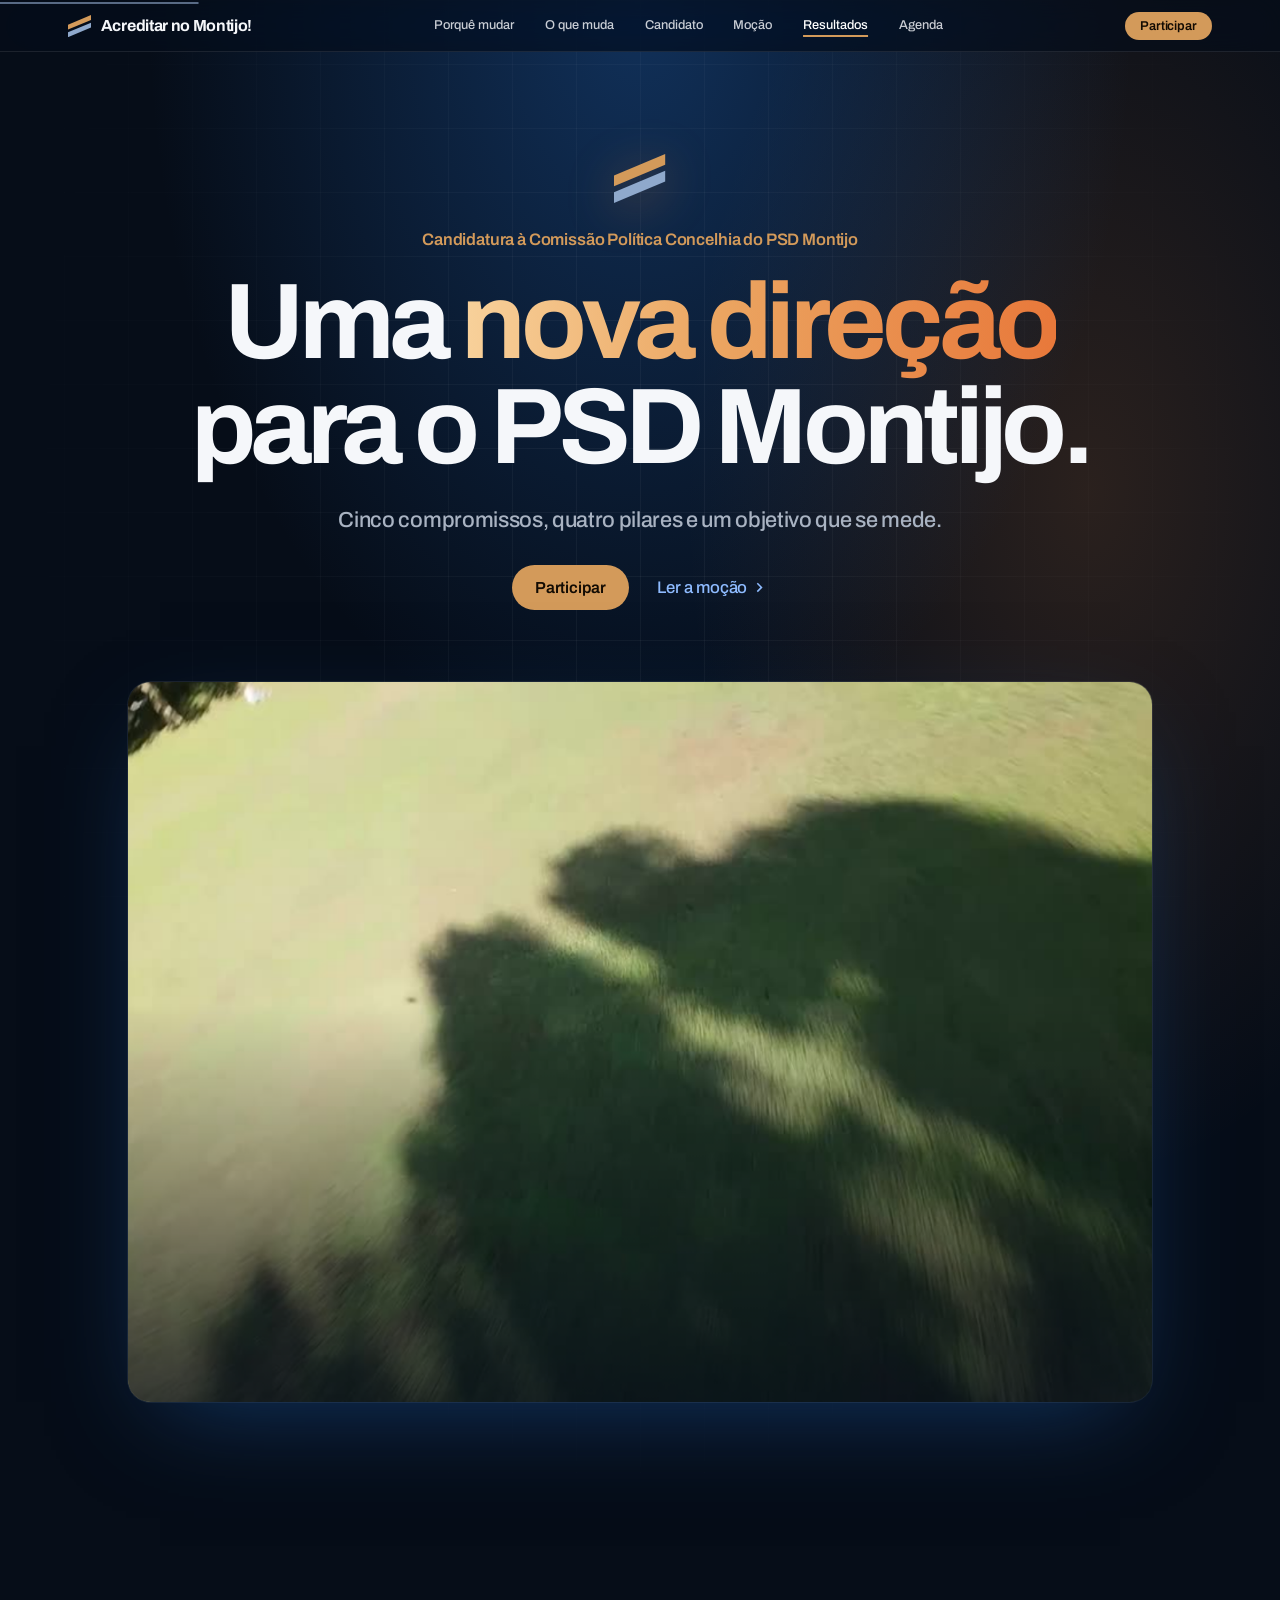
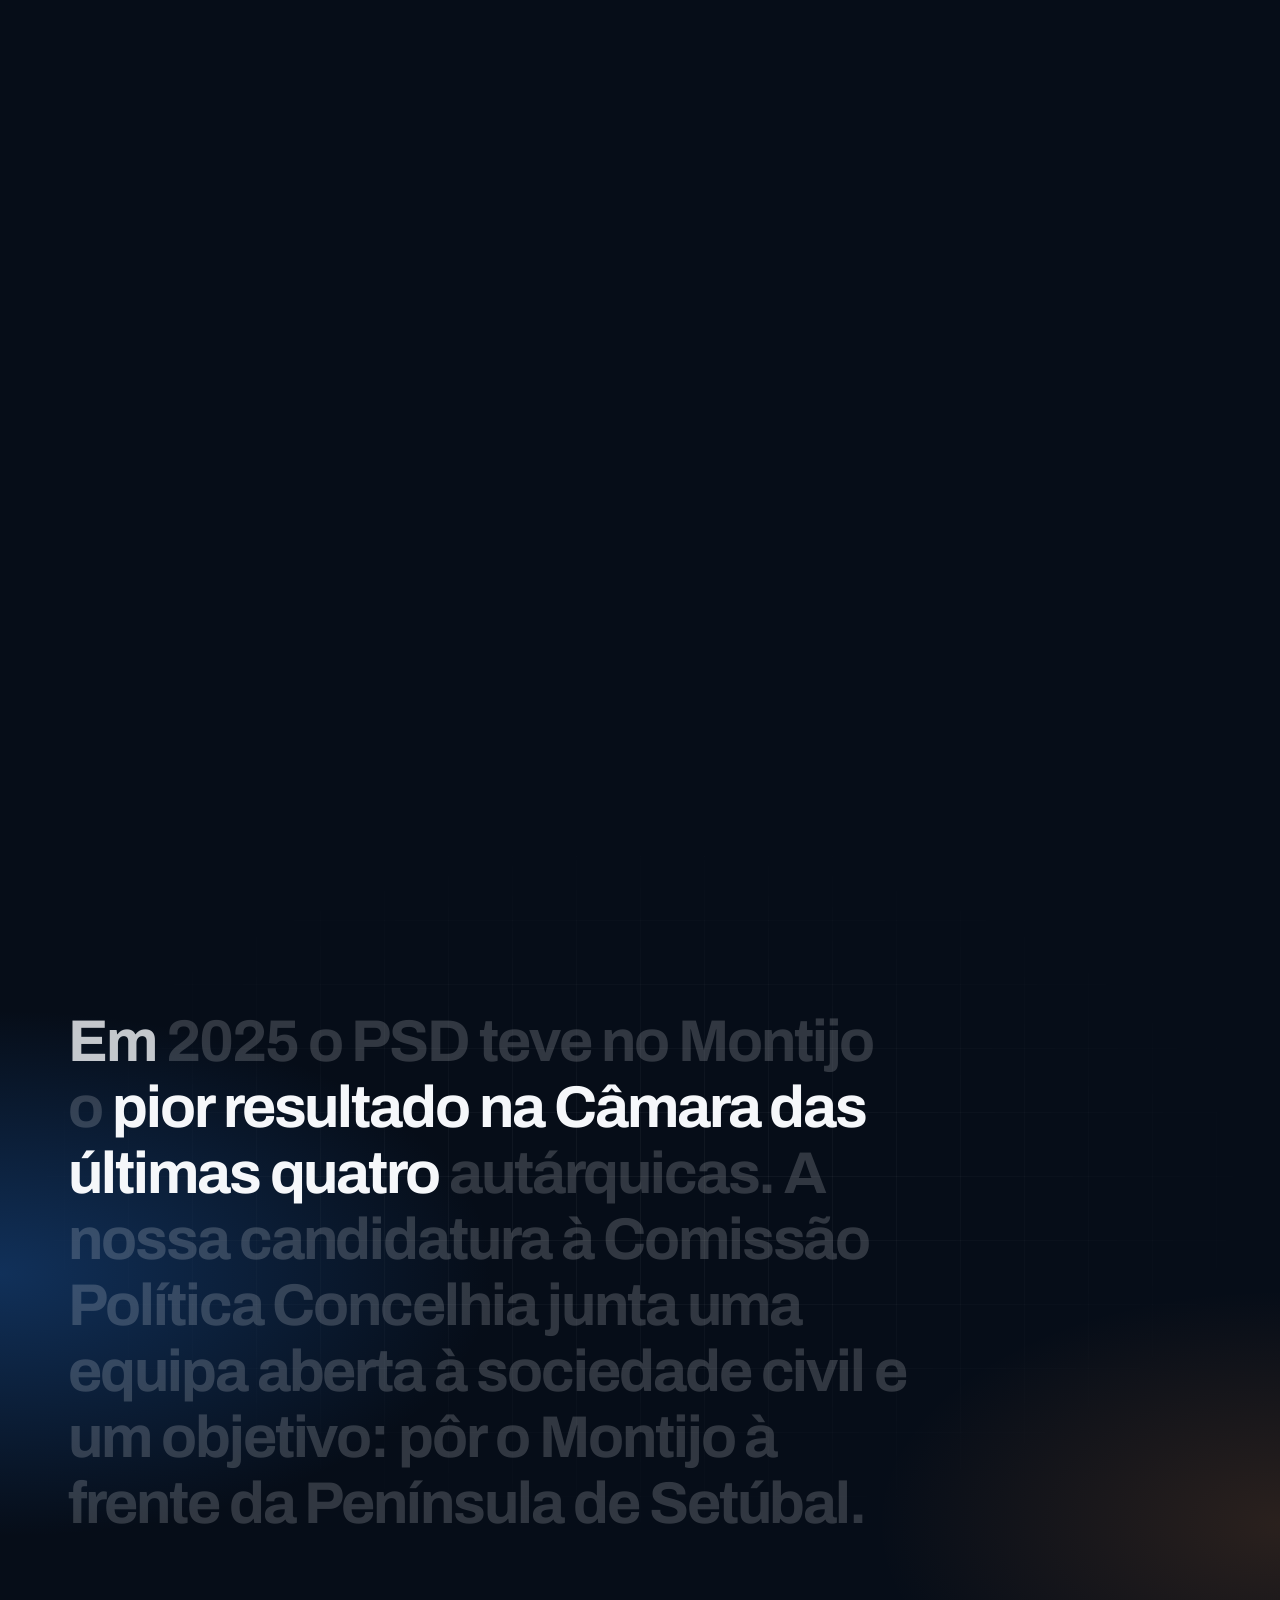
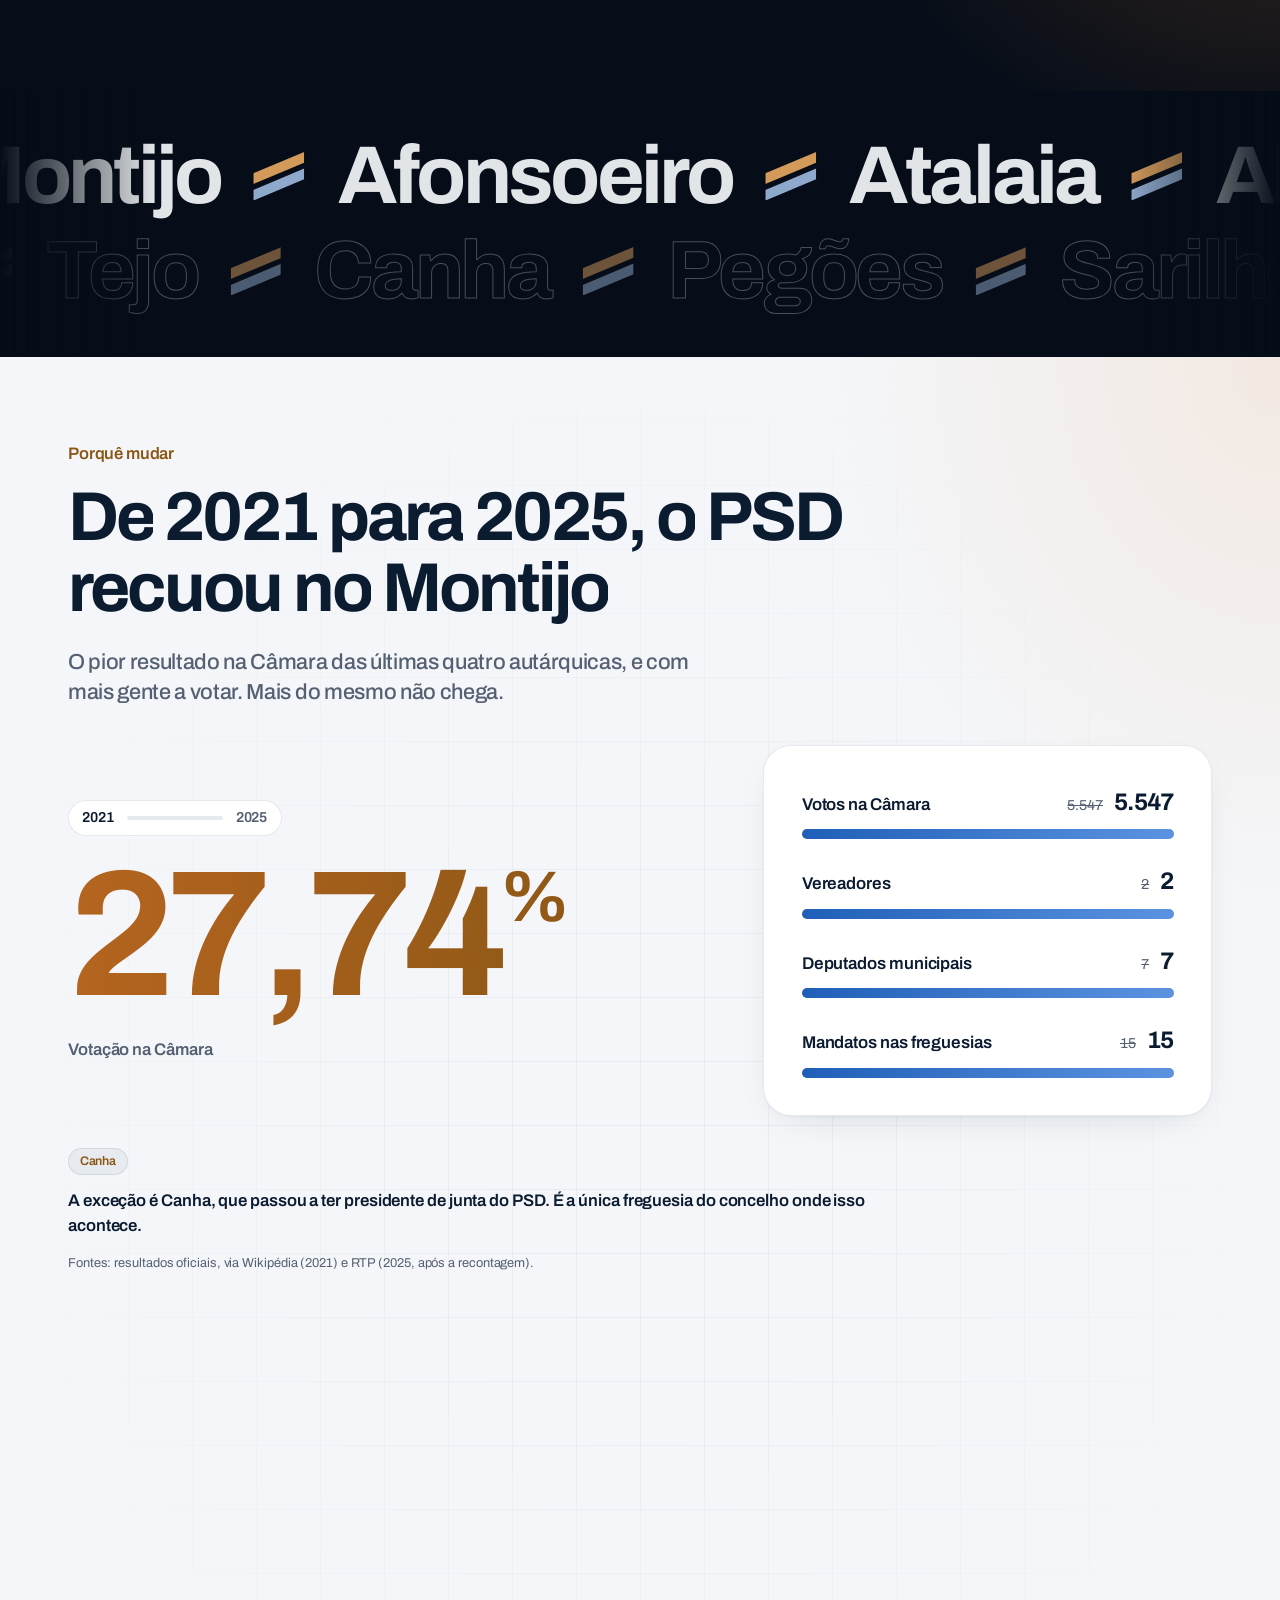
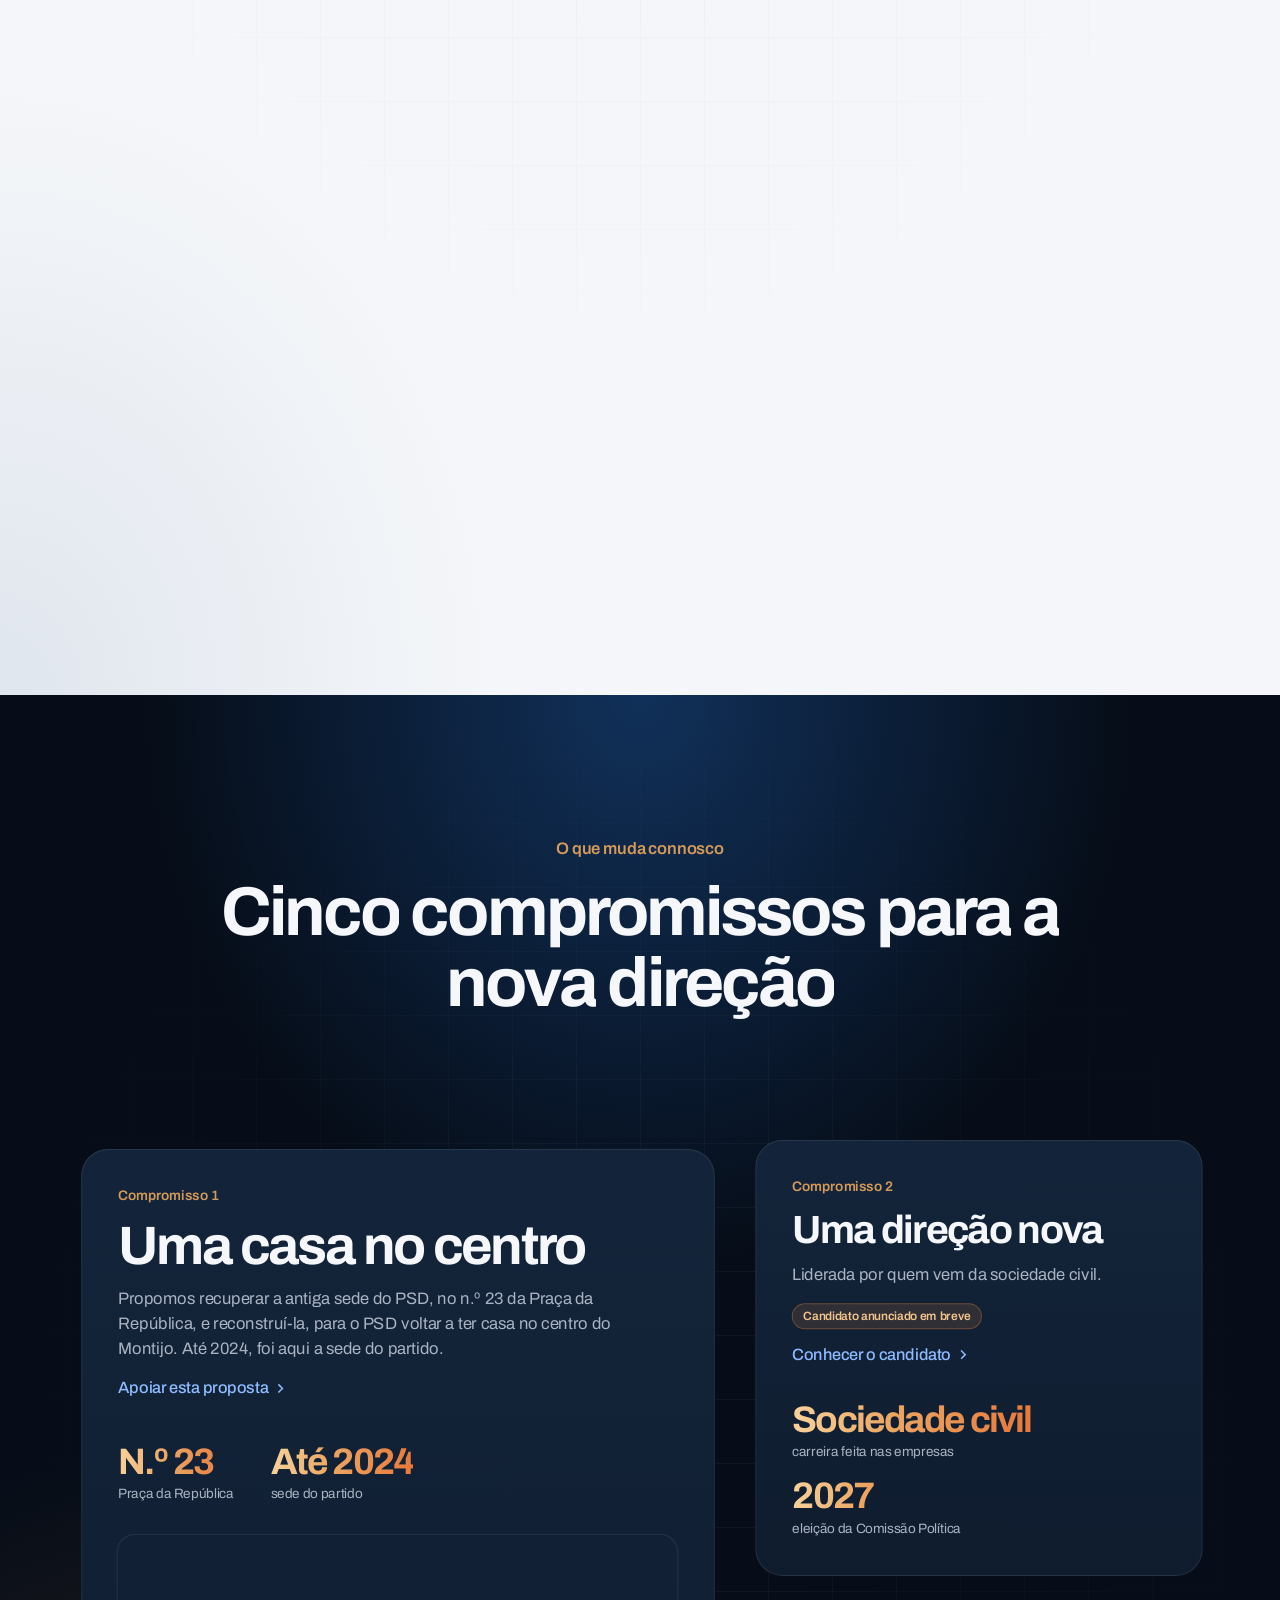
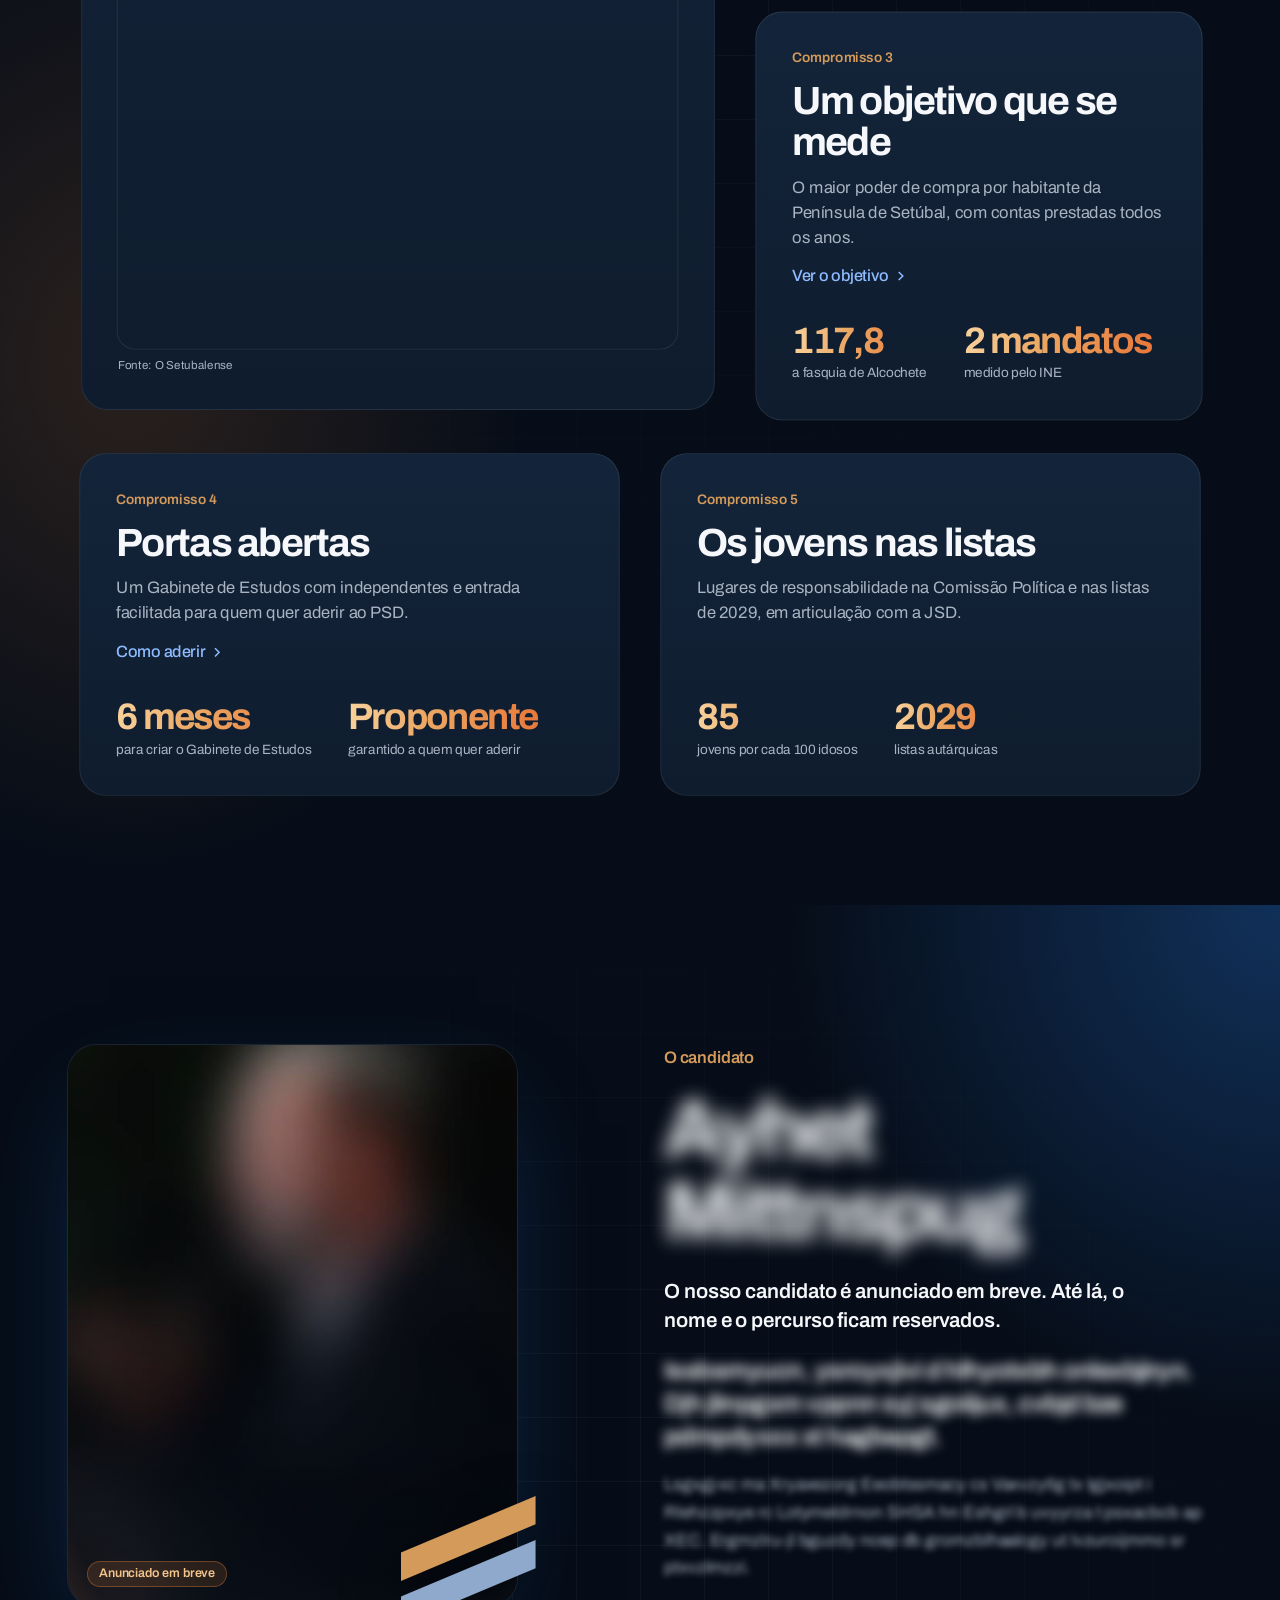
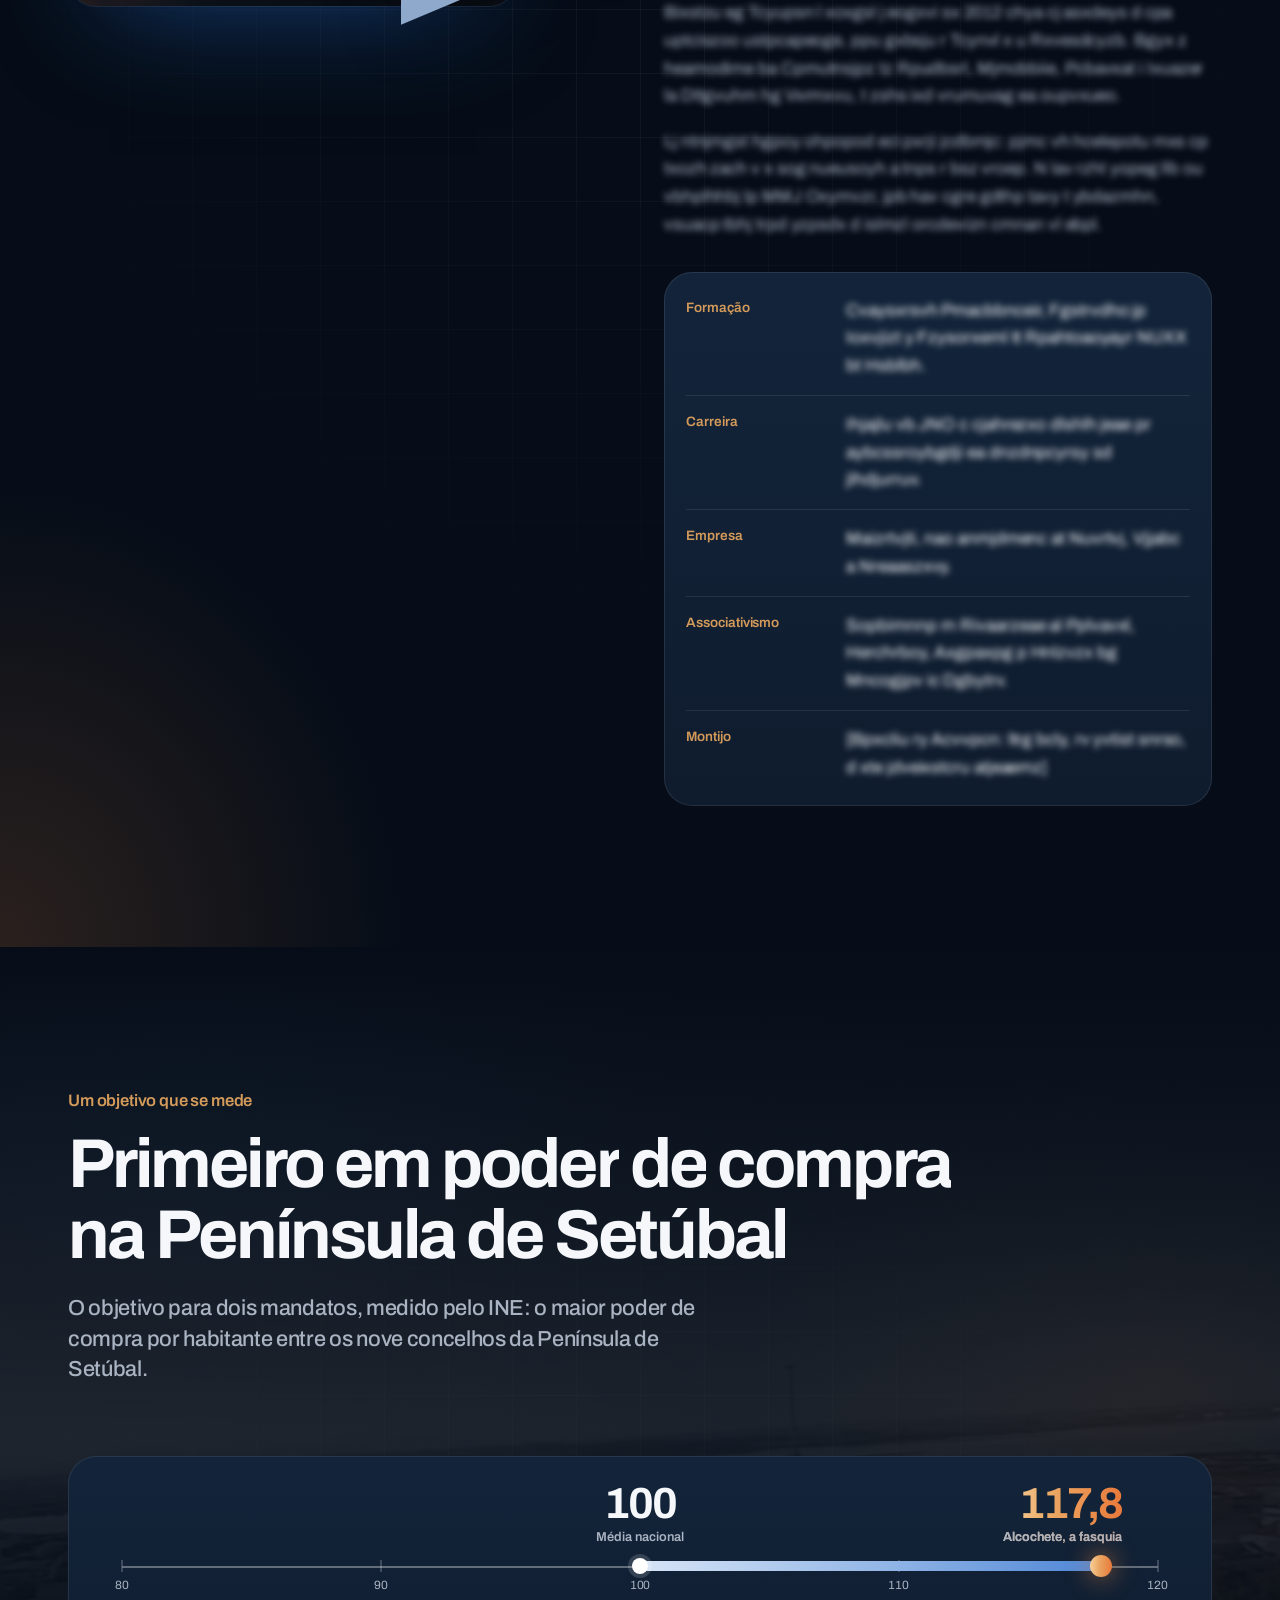
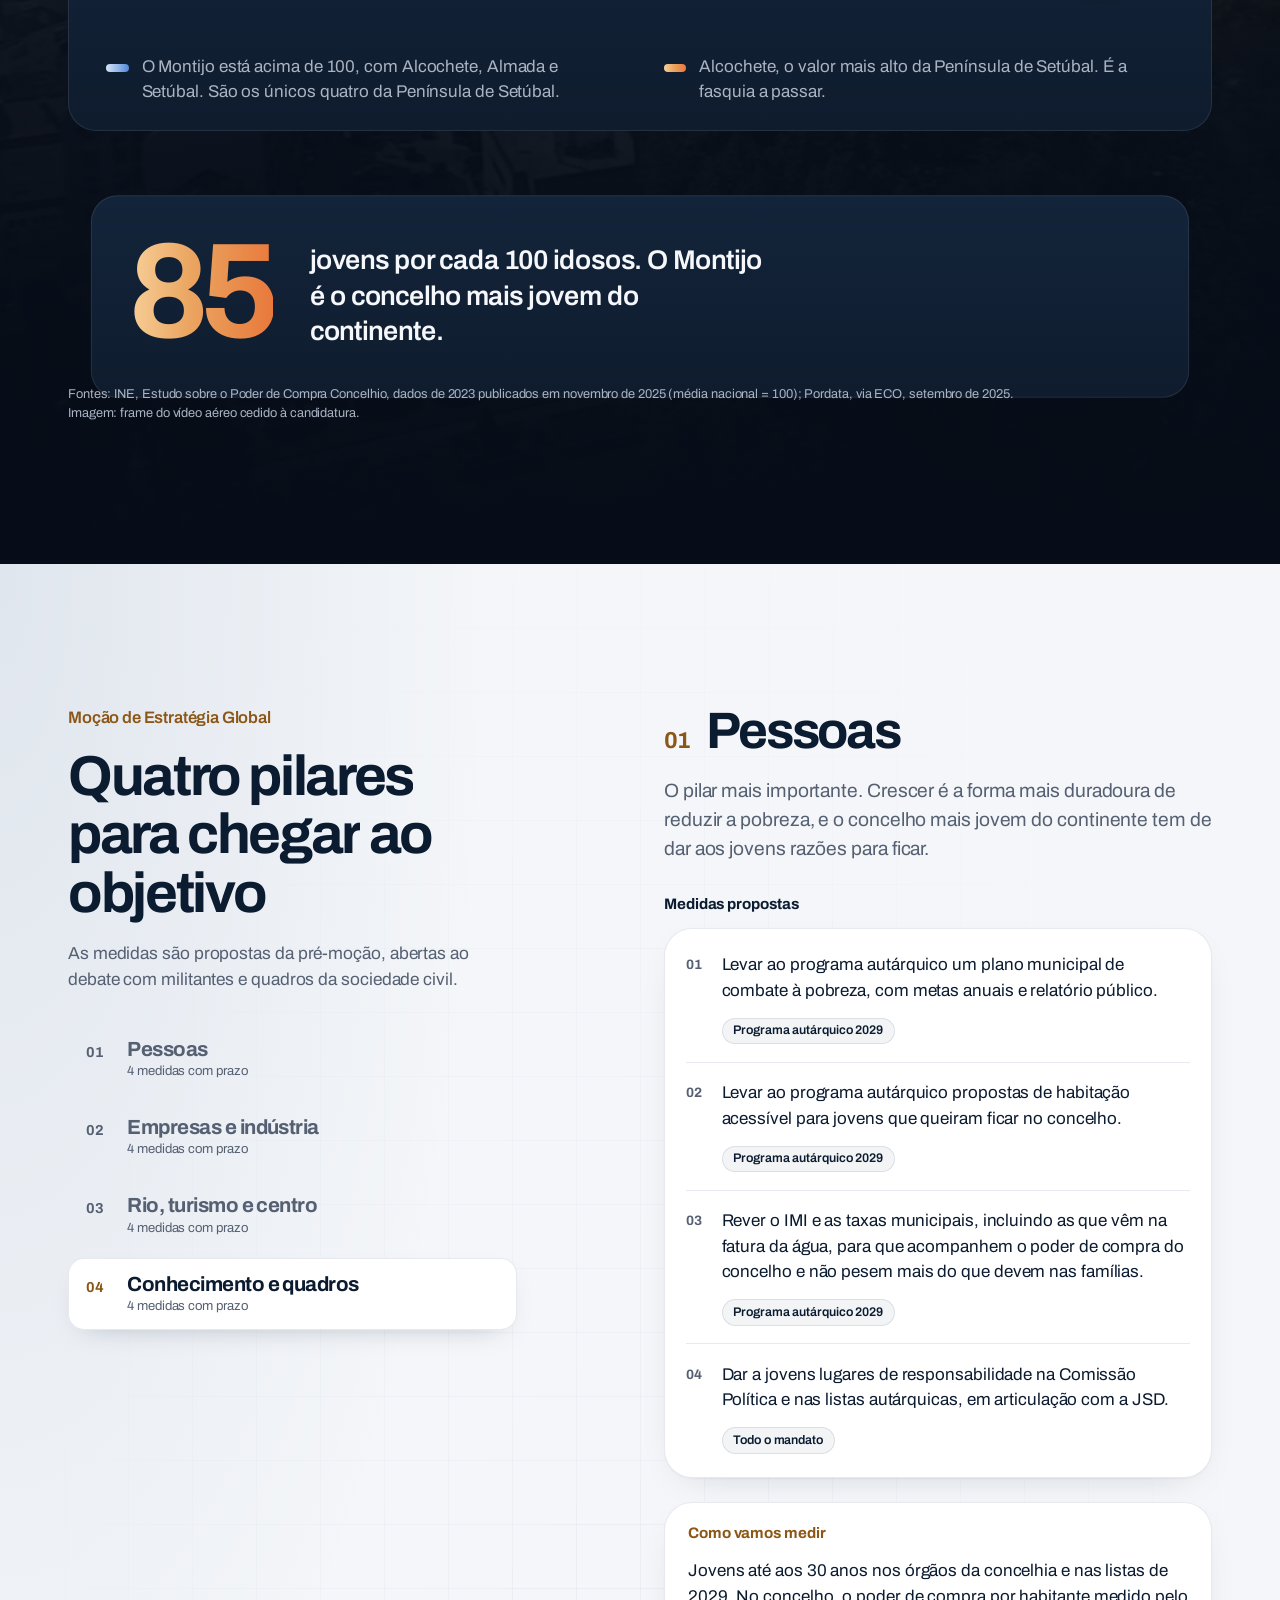
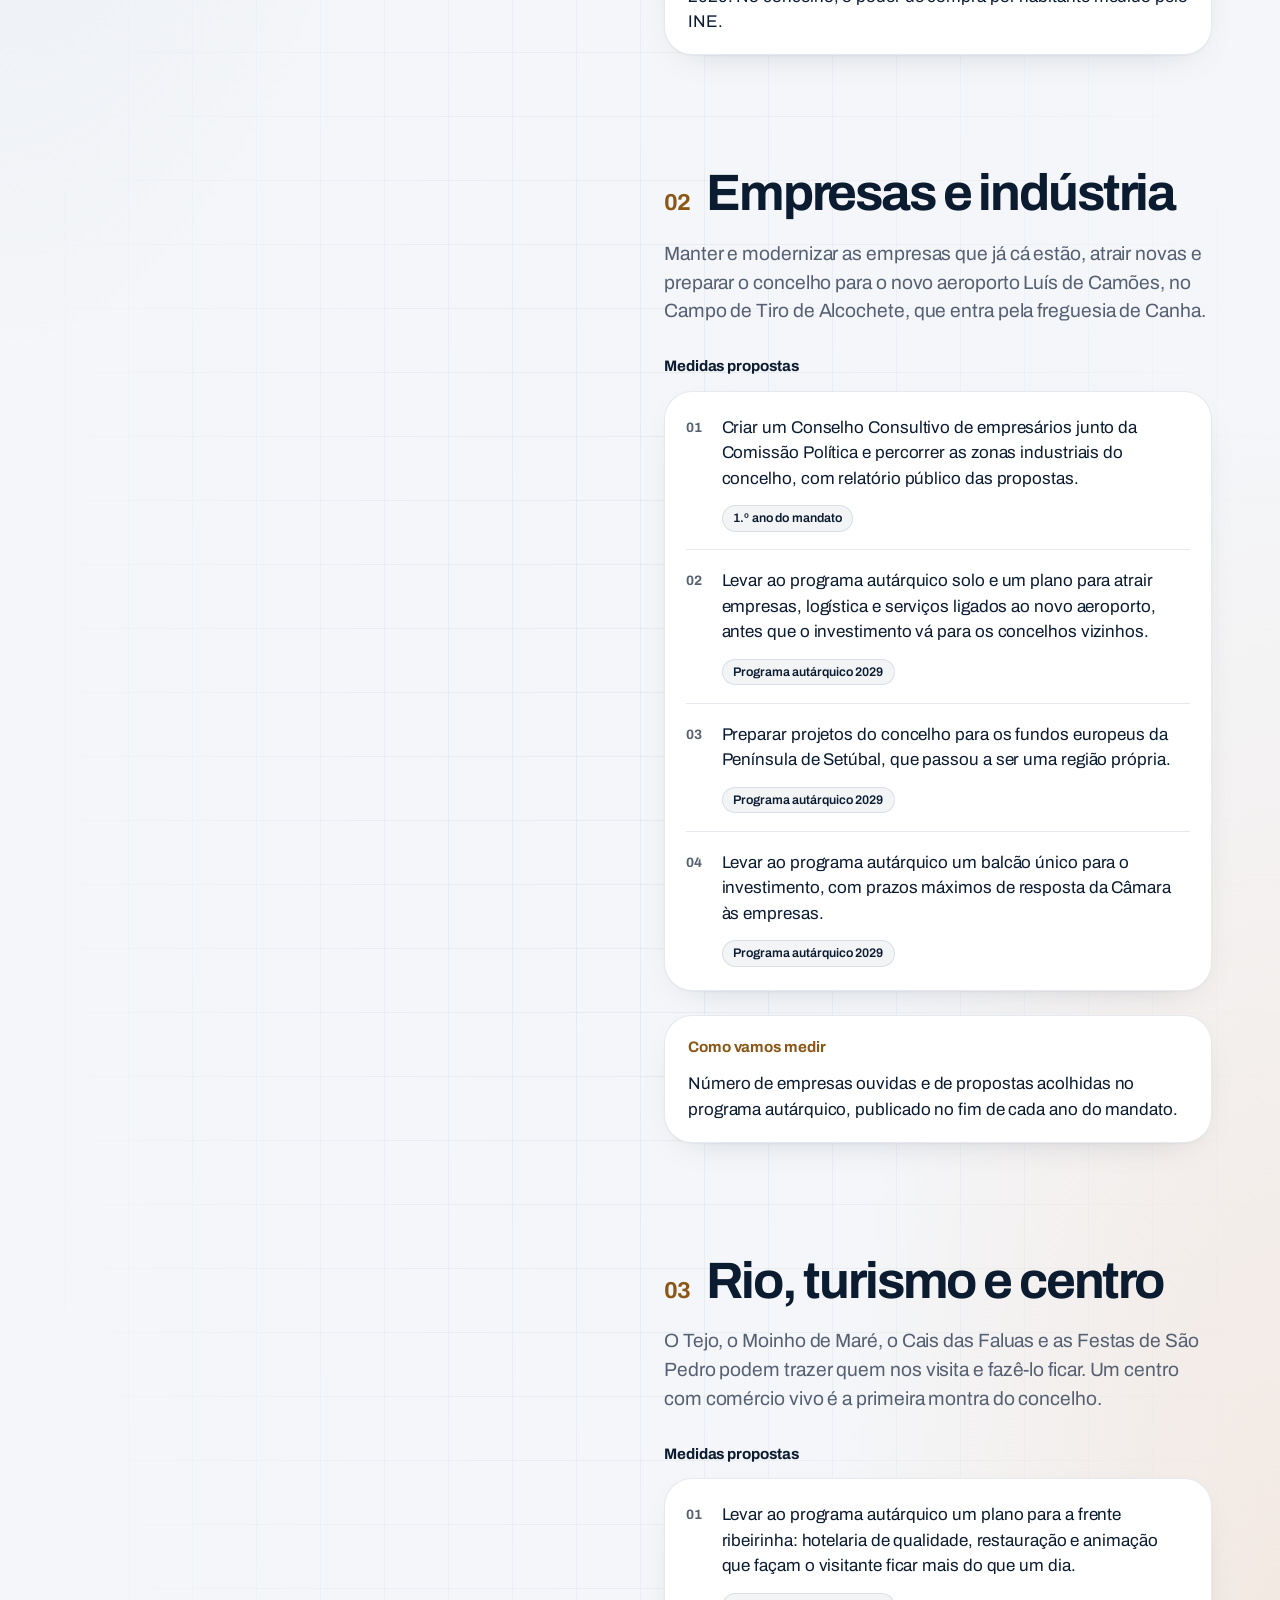
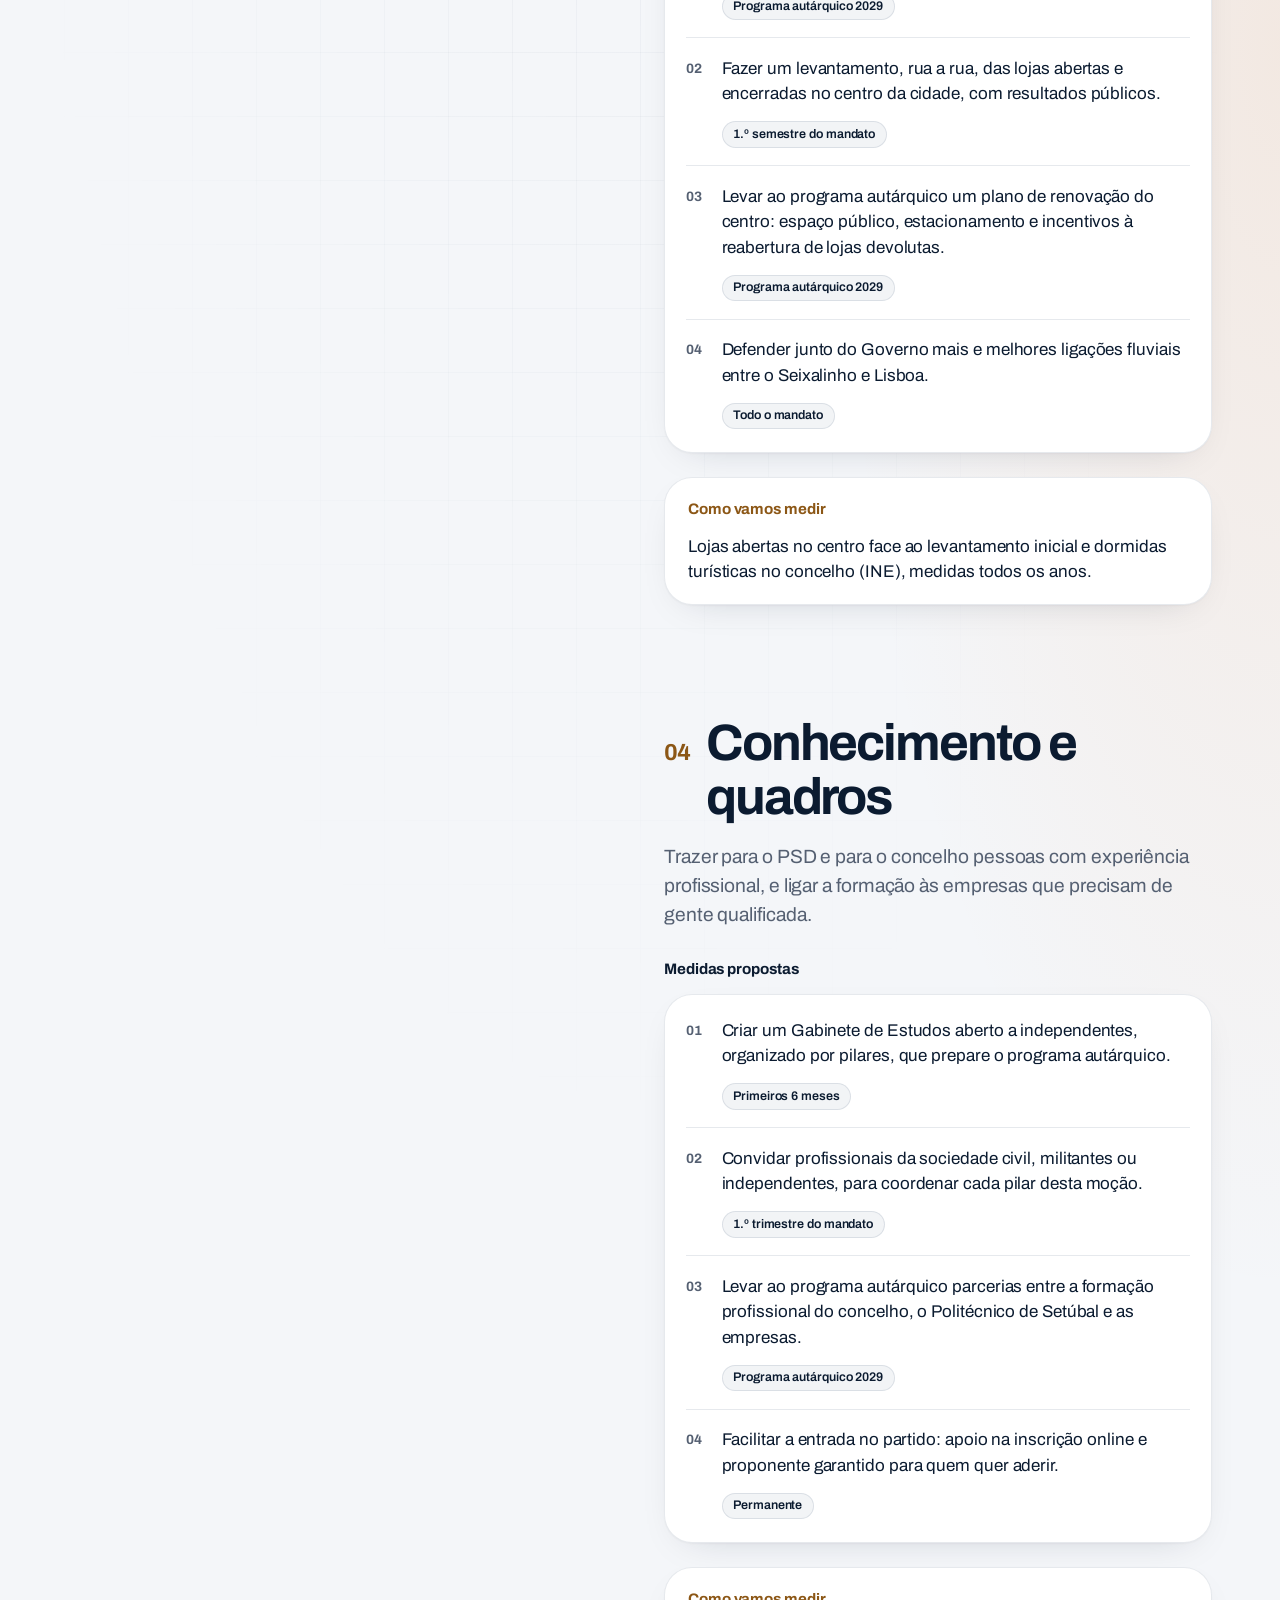
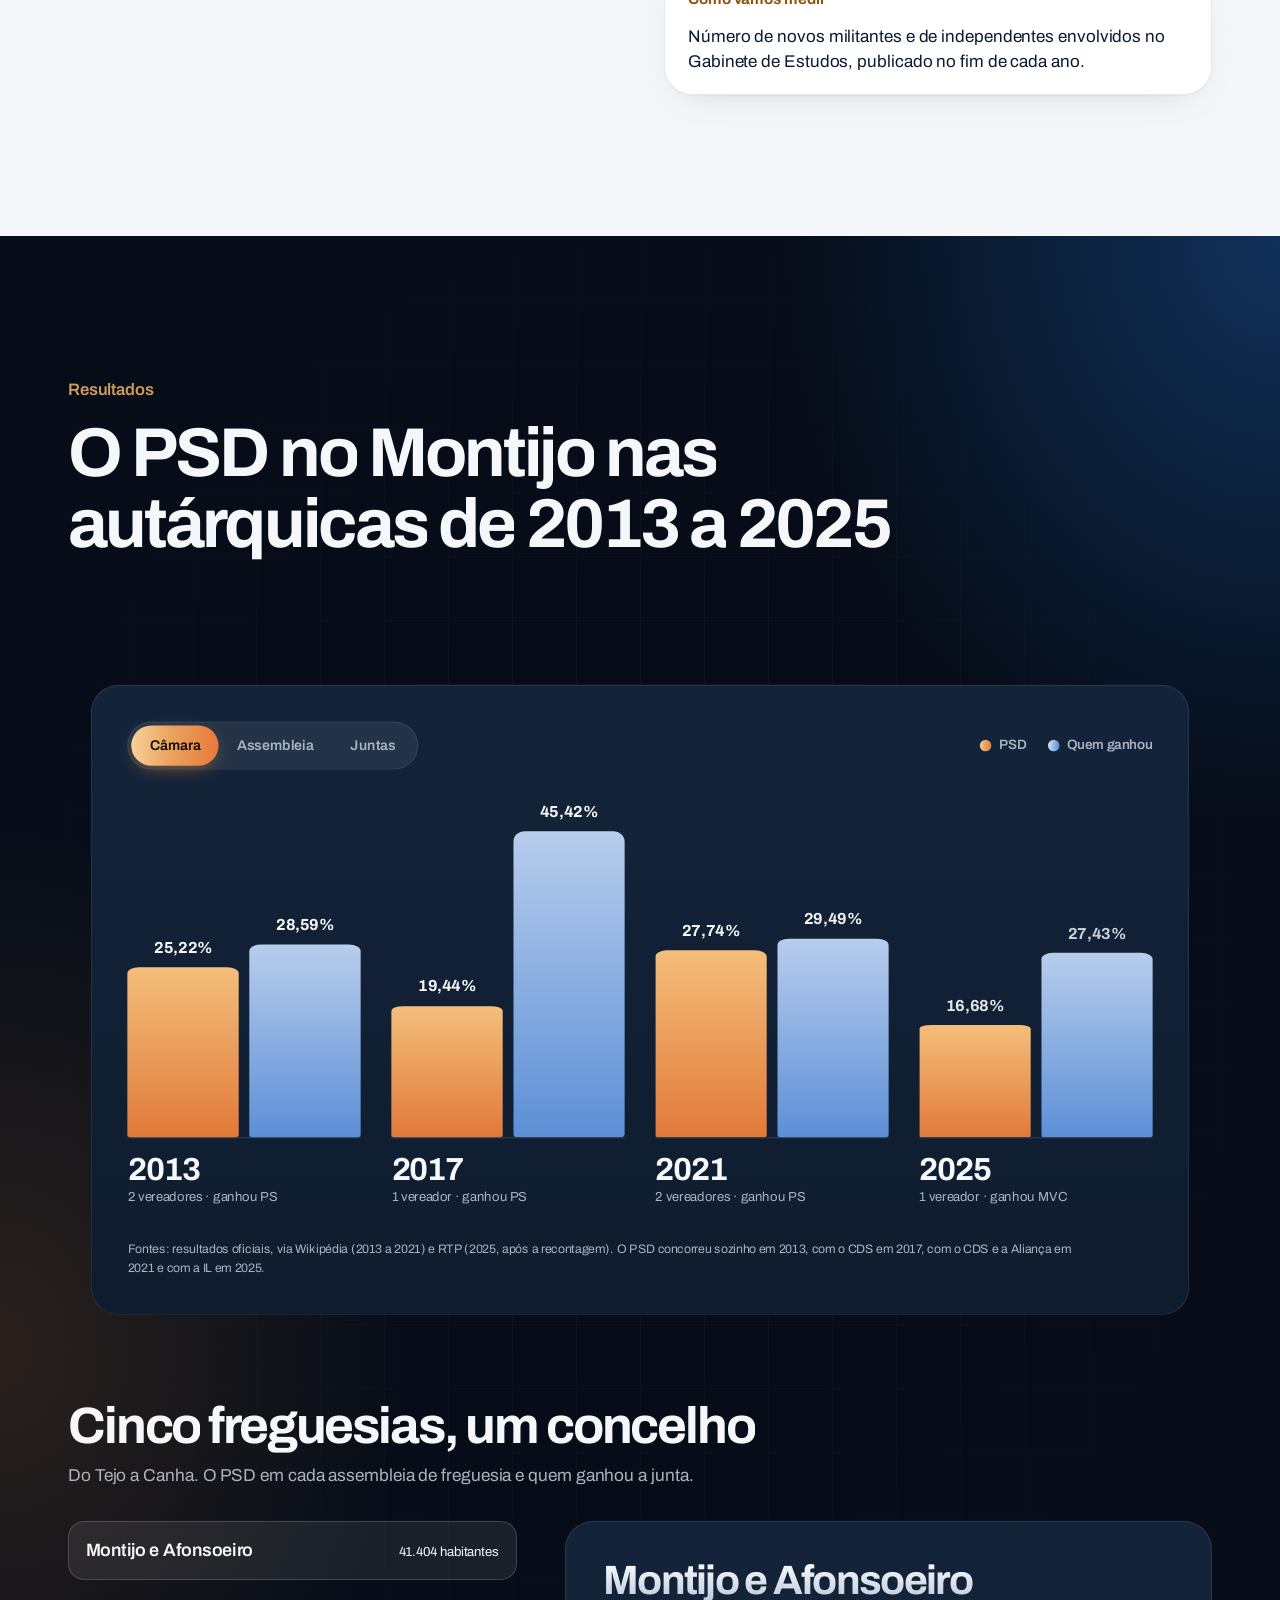
==== commit 737998ba: "Site novo: estilo tecnológico, conteúdo completo e vídeo inteiro Astro + GSAP. Candidato reservado (" ====
--- a/index.html
+++ b/index.html
@@ -1,126 +1,14 @@
-<!DOCTYPE html>
-<html lang="pt-PT">
-<head>
-<meta charset="utf-8">
-<meta name="viewport" content="width=device-width, initial-scale=1">
-<title>Acreditar no Montijo! | Site em construção</title>
-<meta name="description" content="Candidatura à Comissão Política Concelhia do PSD Montijo: recuperar a sede, empresas, renovação do centro, juventude e novos quadros da sociedade civil.">
-<link rel="canonical" href="https://www.acreditarnomontijo.pt/">
-<meta property="og:type" content="website">
-<meta property="og:locale" content="pt_PT">
-<meta property="og:site_name" content="Acreditar no Montijo!">
-<meta property="og:title" content="Acreditar no Montijo!">
-<meta property="og:description" content="Candidatura à Comissão Política Concelhia do PSD Montijo: recuperar a sede, empresas, renovação do centro, juventude e novos quadros da sociedade civil.">
-<meta property="og:url" content="https://www.acreditarnomontijo.pt/">
-<meta property="og:image" content="https://www.acreditarnomontijo.pt/assets/partilha.png">
-<meta property="og:image:width" content="1200">
-<meta property="og:image:height" content="630">
-<meta name="twitter:card" content="summary_large_image">
-<meta name="theme-color" content="#0D2B4E">
-<link rel="icon" href="assets/favicon.svg?v=e46b3f08" type="image/svg+xml">
-<link rel="apple-touch-icon" href="assets/icone-180.png">
-
-<link rel="preload" href="assets/fonts/archivo-latin-wdth-normal.woff2" as="font" type="font/woff2" crossorigin>
-<link rel="preload" href="video/hero.jpg" as="image">
-<style>@font-face{font-family:"Archivo";src:url(assets/fonts/archivo-latin-wdth-normal.woff2) format("woff2-variations"),url(assets/fonts/archivo-latin-wdth-normal.woff2) format("woff2");font-weight:100 900;font-stretch:62% 125%;font-style:normal;font-display:swap;unicode-range:U+0000-00FF,U+0131,U+0152-0153,U+02BB-02BC,U+02C6,U+02DA,U+02DC,U+0304,U+0308,U+0329,U+2000-206F,U+20AC,U+2122,U+2191,U+2193,U+2212,U+2215,U+FEFF,U+FFFD}@font-face{font-family:"Archivo";src:url(assets/fonts/archivo-latin-ext-wdth-normal.woff2) format("woff2-variations"),url(assets/fonts/archivo-latin-ext-wdth-normal.woff2) format("woff2");font-weight:100 900;font-stretch:62% 125%;font-style:normal;font-display:swap;unicode-range:U+0100-02BA,U+02BD-02C5,U+02C7-02CC,U+02CE-02D7,U+02DD-02FF,U+0304,U+0308,U+0329,U+1D00-1DBF,U+1E00-1E9F,U+1EF2-1EFF,U+2020,U+20A0-20AB,U+20AD-20C0,U+2113,U+2C60-2C7F,U+A720-A7FF}</style>
-<style>
-:root{--noite:#0D2B4E;--tejo:#17457F;--ambar:#D39A5A;--ambar-claro:#E9C59C;--ardosia:#8FA9CC;--nevoa:#EEF2F6;--papel:#F7F9FB;--tinta:#14202F;--suave:#4C5A6E;--linha:#D3DCE7;--angulo:-22.8deg;--f:"Archivo","Helvetica Neue",Arial,sans-serif;--ease:cubic-bezier(.22,.8,.2,1)}
-*{box-sizing:border-box;margin:0;padding:0}
-html,body{height:100%}
-body{font-family:var(--f);font-stretch:100%;color:#fff;background:var(--noite);-webkit-font-smoothing:antialiased;overflow-x:hidden}
-:focus-visible{outline:3px solid var(--ambar);outline-offset:3px}
-.porta{position:relative;isolation:isolate;overflow:hidden;min-height:100svh;display:flex;flex-direction:column}
-.porta>img,.porta>video{position:absolute;inset:0;z-index:-3;width:100%;height:100%;object-fit:cover;object-position:center 60%}
-.porta::before{content:"";position:absolute;inset:0;z-index:-2;background:linear-gradient(160deg,rgba(10,35,64,.88),rgba(10,35,64,.6) 60%,rgba(10,35,64,.8))}
-.rumo{position:absolute;inset:0;z-index:-1;pointer-events:none}
-.rumo i{position:absolute;left:40%;width:90%;height:clamp(1.3rem,2.6vw,2.3rem);transform-origin:left center;transform:rotate(var(--angulo))}
-.rumo i:first-child{bottom:22%;background:var(--ambar)}
-.rumo i:last-child{bottom:calc(22% - clamp(1.9rem,3.7vw,3.3rem));background:var(--ardosia)}
-.topo{display:flex;align-items:center;justify-content:space-between;gap:1rem;padding:1.2rem clamp(1.25rem,5vw,3rem)}
-.topo svg{height:clamp(2.3rem,4vw,2.9rem);width:auto;display:block}
-.estado{display:flex;align-items:center;gap:.6rem;padding:.55rem 1.05rem .55rem .85rem;border-radius:3rem;background:rgba(255,255,255,.12);font:600 .92rem var(--f);white-space:nowrap}
-.estado i{width:.6rem;height:.6rem;border-radius:50%;background:var(--ambar);box-shadow:0 0 0 .3rem rgba(211,154,90,.28)}
-.centro{flex:1;display:grid;grid-template-columns:minmax(0,1fr);place-items:center;padding:1.5rem clamp(1rem,4vw,2rem) 8rem}
-.entrar{position:relative;width:min(100%,27rem);background:#fff;color:var(--tinta);border-radius:1.25rem;padding:2.2rem 2.1rem 1.75rem;box-shadow:0 40px 80px -30px rgba(0,0,0,.7)}
-.entrar::before{content:"";position:absolute;left:2.1rem;right:2.1rem;top:0;height:5px;border-radius:0 0 5px 5px;background:var(--ambar)}
-.cab{display:flex;align-items:center;gap:.9rem;margin-bottom:1.5rem}
-.cadeado{width:3.25rem;height:3.25rem;flex:none;border-radius:.9rem;background:var(--ambar);color:var(--noite);display:grid;place-items:center}
-.cadeado svg{width:1.6rem;height:1.6rem}
-.cab h1{font:800 2.8rem/.88 var(--f);font-stretch:62%;text-transform:uppercase;color:var(--noite)}
-.cab p{margin-top:.3rem;font-size:.95rem;color:var(--suave)}
-.campo{margin-bottom:1rem}
-.campo label{display:block;margin-bottom:.5rem;font:700 .95rem var(--f);color:var(--noite)}
-.caixa{display:flex;align-items:center;gap:.75rem;height:3.5rem;padding:0 .5rem 0 1rem;border-radius:.75rem;border:2px solid var(--linha);background:var(--papel);transition:border-color .2s,box-shadow .2s,background .2s}
-.caixa:focus-within{border-color:var(--tejo);background:#fff;box-shadow:0 0 0 5px rgba(23,69,127,.12)}
-.caixa>svg{width:1.25rem;height:1.25rem;color:var(--suave);flex:none}
-.caixa input{flex:1;min-width:0;height:100%;border:0;background:none;font:500 1.15rem var(--f);color:var(--tinta);outline:none}
-.olho{display:flex;align-items:center;gap:.35rem;height:2.5rem;padding:0 .6rem;border:0;border-radius:.5rem;background:none;cursor:pointer;font:700 .88rem var(--f);color:var(--tejo)}
-.olho:hover{background:var(--nevoa)}
-.olho svg{width:1.1rem;height:1.1rem}
-.lembrar{display:flex;align-items:center;gap:.6rem;width:max-content;margin:.4rem 0 1.4rem;font-size:.95rem;color:var(--suave);cursor:pointer}
-.lembrar input{width:1.35rem;height:1.35rem;accent-color:var(--noite);cursor:pointer}
-.botao{display:flex;align-items:center;justify-content:center;gap:.6rem;width:100%;height:3.75rem;border:0;border-radius:.75rem;background:var(--ambar);color:var(--noite);font:800 1.3rem var(--f);cursor:pointer;transition:transform .25s var(--ease),filter .2s}
-.botao:hover{filter:brightness(1.06);transform:translateY(-2px)}
-.botao svg{width:1.4rem;height:1.4rem}
-.botao[disabled]{opacity:.7;cursor:progress;transform:none}
-.erro{display:flex;gap:.55rem;align-items:flex-start;margin:0 0 1rem;padding:.75rem .9rem;border-radius:.65rem;background:rgba(184,70,59,.09);color:#B8463B;font:600 .95rem/1.4 var(--f)}
-.erro svg{width:1.2rem;height:1.2rem;flex:none;margin-top:.05rem}
-.erro[hidden]{display:none}
-.nota{margin-top:1rem;font-size:.9rem;line-height:1.45;color:var(--suave);text-align:center}
-.nota a{color:inherit}
-.fita{position:absolute;left:-4rem;right:-4rem;bottom:clamp(1.5rem,4vw,2.5rem);height:clamp(3rem,4.4vw,4rem);background:var(--ambar);transform:rotate(-2deg);display:flex;align-items:center;gap:1.75rem;white-space:nowrap;overflow:hidden;box-shadow:0 16px 28px -16px rgba(0,0,0,.6)}
-.fita span{display:flex;align-items:center;gap:1.75rem;font:800 clamp(1.4rem,2.4vw,2.15rem)/1 var(--f);font-stretch:62%;text-transform:uppercase;color:var(--noite)}
-.fita span::after{content:"";width:3.6rem;height:1.25rem;background:repeating-linear-gradient(var(--angulo),var(--noite) 0 9px,transparent 9px 18px)}
-@media (max-width:40rem){.entrar{padding:1.8rem 1.3rem 1.4rem}.entrar::before{left:1.3rem;right:1.3rem}.estado{font-size:.82rem;padding:.45rem .8rem .45rem .7rem}.rumo{display:none}}
-@media (prefers-reduced-motion:no-preference){.fita>span{animation:corre 26s linear infinite}.entrar.abana{animation:abana .45s var(--ease)}
-@keyframes corre{to{transform:translateX(-100%)}}@keyframes abana{20%,60%{transform:translateX(-8px)}40%,80%{transform:translateX(8px)}}}
-</style>
-</head>
-<body>
-<div class="porta">
-  <img src="video/hero.jpg" alt="">
-  <video id="video" muted playsinline loop preload="none" poster="video/hero.jpg" aria-hidden="true"><source src="video/hero.mp4" type="video/mp4"></video>
-  <div class="rumo" aria-hidden="true"><i></i><i></i></div>
-  <header class="topo"><svg xmlns="http://www.w3.org/2000/svg" viewBox="-7 -87 878 289" role="img" aria-label="Acreditar no Montijo!" class="logo"><title>Acreditar no Montijo!</title><path d="M0 134.5 L185.1 56.7 L185.1 17.7 L0 95.5Z" fill="#D39A5A"/><path d="M0 194.9 L185.1 117.1 L185.1 78.1 L0 155.9Z" fill="#8FA9CC"/><path d="M256.00350000000003 82.68 254.4435 72.24Q254.4435 71.64 253.7235 71.64H240.7635Q240.0435 71.64 240.0435 72.24L238.6035 82.68Q238.4835 84.0 237.0435 84.0H220.0035Q218.4435 84.0 218.8035 82.44L236.2035 1.3200000000000074Q236.4435 0.0 237.7635 0.0H257.3235Q258.6435 0.0 258.8835 1.3200000000000074L276.1635 82.44L276.2835 82.92Q276.2835 84.0 274.9635 84.0H257.5635Q256.1235 84.0 256.00350000000003 82.68ZM243.1635 56.28H251.2035Q251.6835 56.28 251.6835 55.68L247.3635 28.32Q247.2435 27.840000000000003 247.0035 27.840000000000003Q246.7635 27.840000000000003 246.64350000000002 28.32L242.6835 55.68Q242.6835 56.28 243.1635 56.28Z M282.1635 60.36V23.520000000000003Q282.1635 12.240000000000009 289.00350000000003 5.640000000000008Q295.8435 -0.9599999999999937 307.2435 -0.9599999999999937Q318.6435 -0.9599999999999937 325.5435 5.640000000000008Q332.4435 12.240000000000009 332.4435 23.520000000000003V24.6Q332.4435 25.200000000000003 332.0235 25.62Q331.6035 26.04 331.0035 26.04L313.9635 26.760000000000005Q312.5235 26.760000000000005 312.5235 25.32V22.080000000000005Q312.5235 19.320000000000007 311.0835 17.700000000000003Q309.6435 16.08 307.2435 16.08Q304.9635 16.08 303.5235 17.700000000000003Q302.0835 19.320000000000007 302.0835 22.080000000000005V62.04Q302.0835 64.68 303.5235 66.30000000000001Q304.9635 67.92 307.2435 67.92Q309.6435 67.92 311.0835 66.30000000000001Q312.5235 64.68 312.5235 62.04V58.56Q312.5235 57.96 312.9435 57.540000000000006Q313.3635 57.120000000000005 313.9635 57.120000000000005L331.0035 57.84Q331.6035 57.84 332.0235 58.260000000000005Q332.4435 58.68 332.4435 59.28V60.36Q332.4435 71.52 325.5435 78.24Q318.6435 84.96 307.2435 84.96Q295.8435 84.96 289.00350000000003 78.24Q282.1635 71.52 282.1635 60.36Z M371.5635 82.8 363.4035 51.0Q363.2835 50.52 362.8035 50.52H361.00350000000003Q360.4035 50.52 360.4035 51.120000000000005V82.56Q360.4035 83.16 359.9835 83.58Q359.5635 84.0 358.9635 84.0H341.9235Q341.3235 84.0 340.9035 83.58Q340.4835 83.16 340.4835 82.56V1.4399999999999977Q340.4835 0.8400000000000034 340.9035 0.4200000000000017Q341.3235 0.0 341.9235 0.0H367.7235Q374.6835 0.0 380.08349999999996 3.3000000000000043Q385.4835 6.6000000000000085 388.4235 12.540000000000006Q391.3635 18.480000000000004 391.3635 26.04Q391.3635 32.760000000000005 388.9035 38.10000000000001Q386.4435 43.440000000000005 382.00350000000003 46.68Q381.7635 46.800000000000004 381.6435 46.980000000000004Q381.5235 47.160000000000004 381.6435 47.4L391.9635 82.32L392.0835 82.8Q392.0835 84.0 390.7635 84.0H373.2435Q371.9235 84.0 371.5635 82.8ZM360.4035 17.64V34.68Q360.4035 35.28 361.00350000000003 35.28H364.3635Q367.6035 35.28 369.5235 32.88Q371.4435 30.480000000000004 371.4435 26.28Q371.4435 21.840000000000003 369.5235 19.440000000000005Q367.6035 17.040000000000006 364.3635 17.040000000000006H361.00350000000003Q360.4035 17.040000000000006 360.4035 17.64Z M443.8035 17.040000000000006H419.6835Q419.0835 17.040000000000006 419.0835 17.64V32.760000000000005Q419.0835 33.36 419.6835 33.36H432.8835Q433.4835 33.36 433.9035 33.78Q434.3235 34.2 434.3235 34.800000000000004V49.08Q434.3235 49.68 433.9035 50.1Q433.4835 50.52 432.8835 50.52H419.6835Q419.0835 50.52 419.0835 51.120000000000005V66.36Q419.0835 66.96000000000001 419.6835 66.96000000000001H443.8035Q444.4035 66.96000000000001 444.8235 67.38Q445.24350000000004 67.8 445.24350000000004 68.4V82.56Q445.24350000000004 83.16 444.8235 83.58Q444.4035 84.0 443.8035 84.0H400.6035Q400.00350000000003 84.0 399.5835 83.58Q399.1635 83.16 399.1635 82.56V1.4399999999999977Q399.1635 0.8400000000000034 399.5835 0.4200000000000017Q400.00350000000003 0.0 400.6035 0.0H443.8035Q444.4035 0.0 444.8235 0.4200000000000017Q445.24350000000004 0.8400000000000034 445.24350000000004 1.4399999999999977V15.600000000000009Q445.24350000000004 16.200000000000003 444.8235 16.620000000000005Q444.4035 17.040000000000006 443.8035 17.040000000000006Z M453.0435 82.56V1.4399999999999977Q453.0435 0.8400000000000034 453.4635 0.4200000000000017Q453.8835 0.0 454.4835 0.0H477.4035Q488.9235 0.0 495.8835 6.480000000000004Q502.8435 12.960000000000008 502.8435 23.64V60.36Q502.8435 71.04 495.8835 77.52000000000001Q488.9235 84.0 477.4035 84.0H454.4835Q453.8835 84.0 453.4635 83.58Q453.0435 83.16 453.0435 82.56ZM473.5635 66.96000000000001 476.9235 66.84Q479.44350000000003 66.72 481.12350000000004 64.62Q482.8035 62.519999999999996 482.9235 59.04V24.96Q482.9235 21.36 481.2435 19.200000000000003Q479.5635 17.040000000000006 476.8035 17.040000000000006H473.5635Q472.9635 17.040000000000006 472.9635 17.64V66.36Q472.9635 66.96000000000001 473.5635 66.96000000000001Z M511.6035 82.56V1.4399999999999977Q511.6035 0.8400000000000034 512.0235 0.4200000000000017Q512.4435 0.0 513.0435 0.0H530.0835Q530.6835 0.0 531.1034999999999 0.4200000000000017Q531.5235 0.8400000000000034 531.5235 1.4399999999999977V82.56Q531.5235 83.16 531.1034999999999 83.58Q530.6835 84.0 530.0835 84.0H513.0435Q512.4435 84.0 512.0235 83.58Q511.6035 83.16 511.6035 82.56Z M592.2434999999999 1.4399999999999977V15.600000000000009Q592.2434999999999 16.200000000000003 591.8235 16.620000000000005Q591.4035 17.040000000000006 590.8035 17.040000000000006H575.9235Q575.3235 17.040000000000006 575.3235 17.64V82.56Q575.3235 83.16 574.9034999999999 83.58Q574.4834999999999 84.0 573.8835 84.0H556.8435Q556.2434999999999 84.0 555.8235 83.58Q555.4035 83.16 555.4035 82.56V17.64Q555.4035 17.040000000000006 554.8035 17.040000000000006H540.5235Q539.9235 17.040000000000006 539.5035 16.620000000000005Q539.0835 16.200000000000003 539.0835 15.600000000000009V1.4399999999999977Q539.0835 0.8400000000000034 539.5035 0.4200000000000017Q539.9235 0.0 540.5235 0.0H590.8035Q591.4035 0.0 591.8235 0.4200000000000017Q592.2434999999999 0.8400000000000034 592.2434999999999 1.4399999999999977Z M634.7235 82.68 633.1634999999999 72.24Q633.1634999999999 71.64 632.4435 71.64H619.4834999999999Q618.7634999999999 71.64 618.7634999999999 72.24L617.3235 82.68Q617.2035 84.0 615.7634999999999 84.0H598.7235Q597.1635 84.0 597.5234999999999 82.44L614.9235 1.3200000000000074Q615.1634999999999 0.0 616.4834999999999 0.0H636.0435Q637.3634999999999 0.0 637.6034999999999 1.3200000000000074L654.8834999999999 82.44L655.0034999999999 82.92Q655.0034999999999 84.0 653.6835 84.0H636.2834999999999Q634.8435 84.0 634.7235 82.68ZM621.8834999999999 56.28H629.9235Q630.4034999999999 56.28 630.4034999999999 55.68L626.0835 28.32Q625.9635 27.840000000000003 625.7235 27.840000000000003Q625.4834999999999 27.840000000000003 625.3634999999999 28.32L621.4034999999999 55.68Q621.4034999999999 56.28 621.8834999999999 56.28Z M692.9234999999999 82.8 684.7634999999999 51.0Q684.6434999999999 50.52 684.1634999999999 50.52H682.3634999999999Q681.7634999999999 50.52 681.7634999999999 51.120000000000005V82.56Q681.7634999999999 83.16 681.3435 83.58Q680.9234999999999 84.0 680.3234999999999 84.0H663.2834999999999Q662.6834999999999 84.0 662.2634999999999 83.58Q661.8435 83.16 661.8435 82.56V1.4399999999999977Q661.8435 0.8400000000000034 662.2634999999999 0.4200000000000017Q662.6834999999999 0.0 663.2834999999999 0.0H689.0835Q696.0434999999999 0.0 701.4434999999999 3.3000000000000043Q706.8435 6.6000000000000085 709.7835 12.540000000000006Q712.7235 18.480000000000004 712.7235 26.04Q712.7235 32.760000000000005 710.2634999999999 38.10000000000001Q707.8034999999999 43.440000000000005 703.3634999999999 46.68Q703.1234999999999 46.800000000000004 703.0034999999999 46.980000000000004Q702.8834999999999 47.160000000000004 703.0034999999999 47.4L713.3234999999999 82.32L713.4434999999999 82.8Q713.4434999999999 84.0 712.1234999999999 84.0H694.6034999999999Q693.2834999999999 84.0 692.9234999999999 82.8ZM681.7634999999999 17.64V34.68Q681.7634999999999 35.28 682.3634999999999 35.28H685.7235Q688.9635 35.28 690.8834999999999 32.88Q692.8034999999999 30.480000000000004 692.8034999999999 26.28Q692.8034999999999 21.840000000000003 690.8834999999999 19.440000000000005Q688.9635 17.040000000000006 685.7235 17.040000000000006H682.3634999999999Q681.7634999999999 17.040000000000006 681.7634999999999 17.64Z  M781.4834999999999 0.0H798.2834999999999Q798.8834999999999 0.0 799.3034999999999 0.4200000000000017Q799.7234999999998 0.8400000000000034 799.7234999999998 1.4399999999999977V82.56Q799.7234999999998 83.16 799.3034999999999 83.58Q798.8834999999999 84.0 798.2834999999999 84.0H779.2034999999998Q777.8834999999999 84.0 777.5234999999999 82.8L765.6434999999999 41.04Q765.5234999999999 40.68 765.2234999999998 40.620000000000005Q764.9234999999999 40.56 764.9234999999999 41.04L765.1634999999999 82.56Q765.1634999999999 83.16 764.7434999999998 83.58Q764.3234999999999 84.0 763.7234999999998 84.0H746.9234999999999Q746.3234999999999 84.0 745.9034999999999 83.58Q745.4834999999999 83.16 745.4834999999999 82.56V1.4399999999999977Q745.4834999999999 0.8400000000000034 745.9034999999999 0.4200000000000017Q746.3234999999999 0.0 746.9234999999999 0.0H765.7634999999999Q767.0834999999998 0.0 767.4434999999999 1.2000000000000028L779.4434999999999 43.2Q779.5634999999999 43.56 779.8634999999999 43.56Q780.1634999999999 43.56 780.1634999999999 43.08L780.0434999999999 1.4399999999999977Q780.0434999999999 0.8400000000000034 780.4634999999998 0.4200000000000017Q780.8834999999999 0.0 781.4834999999999 0.0Z M808.1234999999999 60.120000000000005V23.880000000000003Q808.1234999999999 12.600000000000009 815.0234999999999 5.820000000000007Q821.9234999999999 -0.9599999999999937 833.5634999999999 -0.9599999999999937Q845.0835 -0.9599999999999937 852.1034999999999 5.820000000000007Q859.1234999999999 12.600000000000009 859.1234999999999 23.880000000000003V60.120000000000005Q859.1234999999999 71.52 852.1034999999999 78.24Q845.0835 84.96 833.5634999999999 84.96Q821.9234999999999 84.96 815.0234999999999 78.24Q808.1234999999999 71.52 808.1234999999999 60.120000000000005ZM839.2035 60.96V23.04Q839.2035 19.799999999999997 837.7035 17.939999999999998Q836.2035 16.08 833.5634999999999 16.08Q830.9234999999999 16.08 829.4834999999998 17.939999999999998Q828.0434999999999 19.799999999999997 828.0434999999999 23.04V60.96Q828.0434999999999 64.2 829.4834999999998 66.06Q830.9234999999999 67.92 833.5634999999999 67.92Q836.2035 67.92 837.7035 66.06Q839.2035 64.2 839.2035 60.96Z M260.256 110.88H276.936Q277.536 110.88 277.956 111.3Q278.376 111.72 278.376 112.32V193.44Q278.376 194.04 277.956 194.45999999999998Q277.536 194.88 276.936 194.88H259.896Q259.296 194.88 258.876 194.45999999999998Q258.456 194.04 258.456 193.44V141.96Q258.456 141.48 258.216 141.42000000000002Q257.976 141.36 257.736 141.72L249.33599999999998 156.36Q248.856 157.32 248.61599999999999 157.32Q248.376 157.32 247.776 156.36L239.376 141.72Q239.136 141.36 238.89600000000002 141.36Q238.656 141.36 238.656 141.84V193.44Q238.656 194.04 238.236 194.45999999999998Q237.816 194.88 237.216 194.88H220.176Q219.576 194.88 219.156 194.45999999999998Q218.736 194.04 218.736 193.44V112.32Q218.736 111.72 219.156 111.3Q219.576 110.88 220.176 110.88H236.976Q238.176 110.88 238.776 111.84L248.376 129.24Q248.736 129.72 249.096 129.24L258.456 111.84Q258.936 110.88 260.256 110.88Z M286.296 171.0V134.76Q286.296 123.48 293.196 116.7Q300.096 109.92 311.736 109.92Q323.256 109.92 330.27599999999995 116.7Q337.296 123.48 337.296 134.76V171.0Q337.296 182.4 330.27599999999995 189.12Q323.256 195.84 311.736 195.84Q300.096 195.84 293.196 189.12Q286.296 182.4 286.296 171.0ZM317.376 171.84V133.92Q317.376 130.68 315.876 128.82Q314.376 126.96 311.736 126.96Q309.096 126.96 307.656 128.82Q306.216 130.68 306.216 133.92V171.84Q306.216 175.07999999999998 307.656 176.94Q309.096 178.8 311.736 178.8Q314.376 178.8 315.876 176.94Q317.376 175.07999999999998 317.376 171.84Z M381.69599999999997 110.88H398.496Q399.096 110.88 399.51599999999996 111.3Q399.936 111.72 399.936 112.32V193.44Q399.936 194.04 399.51599999999996 194.45999999999998Q399.096 194.88 398.496 194.88H379.416Q378.096 194.88 377.736 193.68L365.856 151.92Q365.736 151.56 365.436 151.5Q365.13599999999997 151.44 365.13599999999997 151.92L365.376 193.44Q365.376 194.04 364.956 194.45999999999998Q364.536 194.88 363.936 194.88H347.13599999999997Q346.536 194.88 346.116 194.45999999999998Q345.69599999999997 194.04 345.69599999999997 193.44V112.32Q345.69599999999997 111.72 346.116 111.3Q346.536 110.88 347.13599999999997 110.88H365.976Q367.296 110.88 367.656 112.08L379.65599999999995 154.07999999999998Q379.77599999999995 154.44 380.07599999999996 154.44Q380.376 154.44 380.376 153.95999999999998L380.256 112.32Q380.256 111.72 380.676 111.3Q381.096 110.88 381.69599999999997 110.88Z M460.776 112.32V126.48Q460.776 127.08 460.356 127.5Q459.936 127.92 459.336 127.92H444.456Q443.856 127.92 443.856 128.51999999999998V193.44Q443.856 194.04 443.43600000000004 194.45999999999998Q443.016 194.88 442.416 194.88H425.376Q424.776 194.88 424.356 194.45999999999998Q423.936 194.04 423.936 193.44V128.51999999999998Q423.936 127.92 423.336 127.92H409.056Q408.456 127.92 408.036 127.5Q407.616 127.08 407.616 126.48V112.32Q407.616 111.72 408.036 111.3Q408.456 110.88 409.056 110.88H459.336Q459.936 110.88 460.356 111.3Q460.776 111.72 460.776 112.32Z M468.45599999999996 193.44V112.32Q468.45599999999996 111.72 468.876 111.3Q469.296 110.88 469.89599999999996 110.88H486.936Q487.53599999999994 110.88 487.95599999999996 111.3Q488.376 111.72 488.376 112.32V193.44Q488.376 194.04 487.95599999999996 194.45999999999998Q487.53599999999994 194.88 486.936 194.88H469.89599999999996Q469.296 194.88 468.876 194.45999999999998Q468.45599999999996 194.04 468.45599999999996 193.44Z M494.736 172.56V164.76Q494.736 164.16 495.156 163.74Q495.576 163.32 496.176 163.32H513.216Q513.816 163.32 514.236 163.74Q514.656 164.16 514.656 164.76V172.8Q514.656 175.44 516.036 177.12Q517.4159999999999 178.8 519.576 178.8Q521.856 178.8 523.296 177.12Q524.736 175.44 524.736 172.8V112.32Q524.736 111.72 525.156 111.3Q525.576 110.88 526.176 110.88H543.216Q543.816 110.88 544.236 111.3Q544.656 111.72 544.656 112.32V172.56Q544.656 179.4 541.536 184.68Q538.4159999999999 189.96 532.7159999999999 192.9Q527.016 195.84 519.576 195.84Q512.256 195.84 506.616 192.9Q500.976 189.96 497.856 184.68Q494.736 179.4 494.736 172.56Z M553.056 171.0V134.76Q553.056 123.48 559.956 116.7Q566.856 109.92 578.496 109.92Q590.0160000000001 109.92 597.0360000000001 116.7Q604.056 123.48 604.056 134.76V171.0Q604.056 182.4 597.0360000000001 189.12Q590.0160000000001 195.84 578.496 195.84Q566.856 195.84 559.956 189.12Q553.056 182.4 553.056 171.0ZM584.1360000000001 171.84V133.92Q584.1360000000001 130.68 582.6360000000001 128.82Q581.1360000000001 126.96 578.496 126.96Q575.856 126.96 574.4159999999999 128.82Q572.976 130.68 572.976 133.92V171.84Q572.976 175.07999999999998 574.4159999999999 176.94Q575.856 178.8 578.496 178.8Q581.1360000000001 178.8 582.6360000000001 176.94Q584.1360000000001 175.07999999999998 584.1360000000001 171.84Z M617.6160000000001 164.16 615.4560000000001 112.32Q615.4560000000001 110.88 616.8960000000001 110.88H633.936Q635.3760000000001 110.88 635.3760000000001 112.32L633.3360000000001 164.16Q633.3360000000001 164.76 632.9160000000002 165.18Q632.4960000000001 165.6 631.8960000000001 165.6H619.056Q618.4560000000001 165.6 618.0360000000001 165.18Q617.6160000000001 164.76 617.6160000000001 164.16ZM615.2160000000001 184.32Q615.2160000000001 179.76 618.1560000000002 176.88Q621.0960000000001 174.0 625.6560000000001 174.0Q630.2160000000001 174.0 633.0960000000001 176.88Q635.9760000000001 179.76 635.9760000000001 184.32Q635.9760000000001 188.88 633.0360000000001 191.82Q630.0960000000001 194.76 625.6560000000001 194.76Q621.0960000000001 194.76 618.1560000000002 191.82Q615.2160000000001 188.88 615.2160000000001 184.32Z" fill="#FFFFFF"/></svg><span class="estado"><i aria-hidden="true"></i>Site em construção</span></header>
-  <main class="centro">
-    <form class="entrar" id="entrar" novalidate>
-      <div class="cab"><span class="cadeado"><svg viewBox="0 0 24 24" fill="none" stroke="currentColor" stroke-width="2.2" stroke-linecap="round" stroke-linejoin="round" aria-hidden="true"><rect x="4" y="10" width="16" height="11" rx="3"/><path d="M8 10V7a4 4 0 0 1 8 0v3"/></svg></span><div><h1>Entrar</h1><p>Área reservada do site</p></div></div>
-      <p class="erro" id="erro" role="alert" hidden><svg viewBox="0 0 24 24" fill="none" stroke="currentColor" stroke-width="2.2" stroke-linecap="round" stroke-linejoin="round" aria-hidden="true"><circle cx="12" cy="12" r="9"/><path d="M12 7v6M12 16.5v.5"/></svg><span id="erro-txt"></span></p>
-      <div class="campo"><label for="utilizador">Utilizador</label><div class="caixa"><svg viewBox="0 0 24 24" fill="none" stroke="currentColor" stroke-width="2.2" stroke-linecap="round" stroke-linejoin="round" aria-hidden="true"><circle cx="12" cy="8" r="4"/><path d="M4 21a8 8 0 0 1 16 0"/></svg><input id="utilizador" name="utilizador" autocomplete="username" autocapitalize="none" spellcheck="false" required></div></div>
-      <div class="campo"><label for="palavra">Palavra-passe</label><div class="caixa"><svg viewBox="0 0 24 24" fill="none" stroke="currentColor" stroke-width="2.2" stroke-linecap="round" stroke-linejoin="round" aria-hidden="true"><circle cx="8" cy="14" r="4"/><path d="M11 11l9-9M17 5l2 2M15 7l2 2"/></svg><input id="palavra" name="palavra" type="password" autocomplete="current-password" required><button type="button" class="olho" id="olho" aria-pressed="false"><svg viewBox="0 0 24 24" fill="none" stroke="currentColor" stroke-width="2.2" stroke-linecap="round" stroke-linejoin="round" aria-hidden="true"><path d="M2 12s3.5-7 10-7 10 7 10 7-3.5 7-10 7S2 12 2 12z"/><circle cx="12" cy="12" r="3"/></svg><span>Mostrar</span></button></div></div>
-      <label class="lembrar"><input type="checkbox" id="lembrar" checked>Manter sessão iniciada</label>
-      <button class="botao" type="submit" id="botao">Entrar no site<svg viewBox="0 0 24 24" fill="none" stroke="currentColor" stroke-width="2.2" stroke-linecap="round" stroke-linejoin="round" aria-hidden="true"><path d="M10 7l5 5-5 5"/><path d="M15 12H3"/><path d="M15 3h4a2 2 0 0 1 2 2v14a2 2 0 0 1-2 2h-4"/></svg></button>
-      <p class="nota">Sem conta? O acesso abre a todos quando o site for lançado. <a href="privacidade.html">Política de privacidade</a></p>
-    </form>
-  </main>
-  <div class="fita" aria-hidden="true"><span>Site em construção</span><span>Site em construção</span><span>Site em construção</span><span>Site em construção</span><span>Site em construção</span><span>Site em construção</span><span>Site em construção</span><span>Site em construção</span><span>Site em construção</span></div>
-</div>
-<script>
-(function(){
-  var H_U="801e424c7c8827d6174da7d8be8165517d853c4e7c7a298e5d585bf02d57afdf", H_P="957f12dd0d9d1785afb8f452cc758afdadeb57a6a9781486028f356bbe8b4506", FICHA="e1fb3b55f68e07967d1a540f";
-  var calmo=matchMedia('(prefers-reduced-motion: reduce)').matches;
-  function ler(){ try{ return localStorage.getItem('acreditar-acesso')===FICHA||sessionStorage.getItem('acreditar-acesso')===FICHA; }catch(e){ return false; } }
-  if(/[?&]sair(&|=|$)/.test(location.search)){ try{ localStorage.removeItem('acreditar-acesso'); sessionStorage.removeItem('acreditar-acesso'); }catch(e){} history.replaceState(null,'',location.pathname); }
-  else if(ler()){ location.replace('inicio.html'+location.hash); return; }
-  var v=document.getElementById('video'), poupar=navigator.connection&&navigator.connection.saveData;
-  if(v&&!calmo&&!poupar){ v.preload='auto'; var p=v.play(); if(p&&p.catch) p.catch(function(){}); } else if(v) v.remove();
-  var f=document.getElementById('entrar'), u=document.getElementById('utilizador'), pw=document.getElementById('palavra'), erro=document.getElementById('erro'), erroTxt=document.getElementById('erro-txt'), botao=document.getElementById('botao'), olho=document.getElementById('olho');
-  olho.addEventListener('click',function(){ var ver=pw.type==='password'; pw.type=ver?'text':'password'; olho.setAttribute('aria-pressed',ver); olho.querySelector('span').textContent=ver?'Ocultar':'Mostrar'; pw.focus(); });
-  function mostrarErro(t,campo){ erroTxt.textContent=t; erro.hidden=false; if(!calmo){ f.classList.remove('abana'); void f.offsetWidth; f.classList.add('abana'); } if(campo) campo.focus(); }
-  function hex(b){ return Array.prototype.map.call(new Uint8Array(b),function(x){return ('0'+x.toString(16)).slice(-2);}).join(''); }
-  function h(t){ return crypto.subtle.digest('SHA-256',new TextEncoder().encode(t)).then(hex); }
-  f.addEventListener('submit',function(e){ e.preventDefault(); erro.hidden=true;
-    var uu=u.value.trim(), pp=pw.value;
-    if(!uu) return mostrarErro('Escreve o nome de utilizador.',u);
-    if(!pp) return mostrarErro('Escreve a palavra-passe.',pw);
-    if(!(window.crypto&&crypto.subtle)) return mostrarErro('Este navegador não permite iniciar sessão. Experimenta outro navegador.');
-    botao.disabled=true;
-    Promise.all([h(uu.toLowerCase()),h(pp)]).then(function(r){
-      if(r[0]===H_U&&r[1]===H_P){ try{ (document.getElementById('lembrar').checked?localStorage:sessionStorage).setItem('acreditar-acesso',FICHA); }catch(err){} location.href='inicio.html'+location.hash; }
-      else { botao.disabled=false; mostrarErro('Utilizador ou palavra-passe errados. Confirma e tenta outra vez.',pw); pw.select(); }
-    });
-  });
-})();
-</script>
-</body>
-</html>
+<!DOCTYPE html><html lang="pt-PT"> <head><meta charset="utf-8"><meta name="viewport" content="width=device-width, initial-scale=1"><title>Acreditar no Montijo!</title><meta name="description" content="Candidatura à Comissão Política Concelhia do PSD Montijo. Uma nova direção, cinco compromissos e uma moção com medidas, prazos e indicadores."><meta name="theme-color" content="#060D18"><link rel="canonical" href="https://www.acreditarnomontijo.pt/"><link rel="icon" href="/favicon.svg" type="image/svg+xml"><link rel="apple-touch-icon" href="/icone-180.png"><link rel="preload" href="/fonts/archivo-latin-wdth-normal.woff2" as="font" type="font/woff2" crossorigin><meta property="og:type" content="website"><meta property="og:locale" content="pt_PT"><meta property="og:title" content="Acreditar no Montijo!"><meta property="og:description" content="Candidatura à Comissão Política Concelhia do PSD Montijo. Uma nova direção, cinco compromissos e uma moção com medidas, prazos e indicadores."><meta property="og:url" content="https://www.acreditarnomontijo.pt/"><meta property="og:image" content="https://www.acreditarnomontijo.pt/og.png"><meta name="twitter:card" content="summary_large_image"><!-- Decide cedo se há movimento, para não haver saltos. Sem JS ou com reduced-motion, tudo fica visível. --><script>
+      (function () {
+        var d = document.documentElement;
+        if (matchMedia('(prefers-reduced-motion: reduce)').matches) return;
+        d.classList.add('motion');
+        // Rede de segurança: se o script de movimento falhar, o conteúdo aparece na mesma.
+        setTimeout(function () { if (!window.__amPronto) d.classList.remove('motion'); }, 6000);
+      })();
+    </script><style>@font-face{font-family:Archivo;src:url(/fonts/archivo-latin-wdth-normal.woff2)format("woff2-variations"),url(/fonts/archivo-latin-wdth-normal.woff2)format("woff2");font-weight:100 900;font-stretch:62% 125%;font-style:normal;font-display:swap;unicode-range:U+??,U+131,U+152-153,U+2BB-2BC,U+2C6,U+2DA,U+2DC,U+304,U+308,U+329,U+2000-206F,U+20AC,U+2122,U+2191,U+2193,U+2212,U+2215,U+FEFF,U+FFFD}@font-face{font-family:Archivo;src:url(/fonts/archivo-latin-ext-wdth-normal.woff2)format("woff2-variations"),url(/fonts/archivo-latin-ext-wdth-normal.woff2)format("woff2");font-weight:100 900;font-stretch:62% 125%;font-style:normal;font-display:swap;unicode-range:U+100-2BA,U+2BD-2C5,U+2C7-2CC,U+2CE-2D7,U+2DD-2FF,U+304,U+308,U+329,U+1D00-1DBF,U+1E00-1E9F,U+1EF2-1EFF,U+2020,U+20A0-20AB,U+20AD-20C0,U+2113,U+2C60-2C7F,U+A720-A7FF}:root{--noite:#0d2b4e;--icone:#1b365d;--tejo:#17457f;--ambar:#d39a5a;--ardosia:#8fa9cc;--laranja:#e8873a;--ambar-claro:#f2c48c;--ambar-escuro:#8c5716;--fundo:#060d18;--fundo-2:#0a1626;--cartao:#0f1c2e;--cartao-2:#13243a;--borda:#ffffff17;--borda-forte:#ffffff29;--papel:#f4f6f9;--branco:#fff;--borda-clara:#0d2b4e1a;--texto:#f5f7fa;--texto-2:#a9b3c2;--tinta:#0b1b30;--tinta-2:#556072;--campo-tinta:var(--texto);--campo-suave:var(--texto-2);--suave:var(--tinta-2);--linha-escura:var(--borda);--linha-clara:var(--borda-clara);--superficie:var(--branco);--g-quente:linear-gradient(92deg,#f8d29c 0%,#eba662 42%,#e8783a 100%);--g-quente-escuro:linear-gradient(92deg,#b5651f 0%,#8c5716 100%);--g-frio:linear-gradient(92deg,#d7e4f6 0%,#8fb4e6 55%,#4f86d6 100%);--g-branco:linear-gradient(180deg,#fff 0%,#b9c6d8 100%);--g:clamp(1.25rem,4vw,3rem);--max:1240px;--raio:28px;--raio-p:18px;--cab:3.25rem;--angulo:-22.8deg;--ease:cubic-bezier(.22,.8,.2,1);--ease-io:cubic-bezier(.65,0,.35,1);--f:"Archivo","Helvetica Neue",Arial,sans-serif}*,:before,:after{box-sizing:border-box}*{margin:0}html{-webkit-text-size-adjust:100%;-webkit-font-smoothing:antialiased;-moz-osx-font-smoothing:grayscale;scroll-padding-top:calc(var(--cab) + 1rem);background:var(--fundo)}body{font-family:var(--f);letter-spacing:-.005em;color:var(--texto);background:var(--fundo);font-size:1.0625rem;font-stretch:100%;line-height:1.5;overflow-x:clip}img,svg,video{max-width:100%;display:block}a{color:inherit}button,input,select,textarea{font:inherit;color:inherit;letter-spacing:inherit}ul,ol{padding:0;list-style:none}h1,h2,h3,h4{font-weight:inherit}::selection{background:var(--ambar);color:var(--fundo)}:focus-visible{outline:2px solid var(--ambar-claro);outline-offset:4px;border-radius:6px}.claro :focus-visible{outline-color:var(--tejo)}.so-leitor{clip:rect(0 0 0 0);white-space:nowrap;width:1px;height:1px;position:absolute;overflow:hidden}.salto{z-index:200;background:var(--ambar);color:var(--fundo);border-radius:999px;padding:.7rem 1.1rem;font-weight:700;text-decoration:none;transition:top .2s;position:fixed;top:-5rem;left:1rem}.salto:focus{top:1rem}.container{width:100%;max-width:var(--max);padding-inline:var(--g);margin-inline:auto}.seccao{padding-block:clamp(5.5rem,12vw,10rem);position:relative}.campo,.campo--tejo,.claro{isolation:isolate;position:relative}.campo,.campo--tejo{background:var(--fundo);color:var(--texto)}.campo:before,.campo--tejo:before,.claro:before{content:"";z-index:-1;pointer-events:none;background-image:linear-gradient(var(--grelha) 1px,transparent 1px),linear-gradient(90deg,var(--grelha) 1px,transparent 1px);-webkit-mask-image:radial-gradient(ellipse 70% 60% at var(--gx,50%) var(--gy,40%),#000 10%,transparent 75%);mask-image:radial-gradient(ellipse 70% 60% at var(--gx,50%) var(--gy,40%),#000 10%,transparent 75%);background-size:64px 64px;position:absolute;inset:0}.campo:after,.campo--tejo:after,.claro:after{content:"";z-index:-2;pointer-events:none;background:radial-gradient(55% 45% at var(--b1x,15%) var(--b1y,0%),#1e5caa73,transparent 70%), radial-gradient(45% 40% at var(--b2x,90%) var(--b2y,35%),#e8873a29,transparent 70%);position:absolute;inset:0}.campo,.campo--tejo{--grelha:#ffffff0b}.campo--tejo:after{background:radial-gradient(60% 55% at 0 0,#1e5caa99,#0000 70%),radial-gradient(50% 45% at 100% 100%,#e8873a38,#0000 70%)}.claro{background:var(--papel);color:var(--tinta);--grelha:#0d2b4e0d}.claro:after{background:radial-gradient(50% 40% at var(--b2x,95%) var(--b2y,0%),#e8873a1f,transparent 70%), radial-gradient(55% 45% at var(--b1x,0%) var(--b1y,100%),#17457f17,transparent 70%)}.display{letter-spacing:-.042em;font-weight:700;font-stretch:100%;line-height:1.02}.h2{font-size:clamp(2.5rem,5.4vw,5rem);line-height:1.03}.eyebrow{letter-spacing:-.01em;color:var(--ambar);font-size:clamp(1rem,1.3vw,1.2rem);font-weight:600;display:inline-block}.claro .eyebrow{color:var(--ambar-escuro)}.lead{letter-spacing:-.015em;color:var(--texto-2);max-width:40rem;font-size:clamp(1.15rem,1.7vw,1.45rem);font-weight:500;line-height:1.38}.claro .lead{color:var(--tinta-2)}.grad-q{background:var(--g-quente);color:#0000;-webkit-background-clip:text;background-clip:text}.grad-f{background:var(--g-frio);color:#0000;-webkit-background-clip:text;background-clip:text}.grad-b{background:var(--g-branco);color:#0000;-webkit-background-clip:text;background-clip:text}.claro .grad-q{background:var(--g-quente-escuro);-webkit-background-clip:text;background-clip:text}.num{font-variant-numeric:tabular-nums lining-nums}.fontes{color:var(--texto-2);max-width:62rem;font-size:.8rem;line-height:1.5}.claro .fontes{color:var(--tinta-2)}.cab-seccao{gap:1rem;max-width:56rem;margin-bottom:clamp(2.5rem,6vw,4.5rem);display:grid}.cab-seccao>p:not(.eyebrow){margin-top:.4rem}.cab-seccao--centro{text-align:center;justify-items:center;margin-inline:auto}.chip{border:1px solid var(--borda);color:var(--texto);background:#ffffff14;border-radius:999px;align-items:center;gap:.45em;padding:.38em .85em;font-size:.78rem;font-weight:600;line-height:1.2;display:inline-flex}.claro .chip{border-color:var(--borda-clara);color:var(--tinta);background:#0d2b4e0d}.chip--quente{color:var(--ambar-claro);background:#e8873a24;border-color:#e8873a59}.claro .chip--quente{color:var(--ambar-escuro)}.seta{flex:none;width:1em;height:1em}.ph{letter-spacing:.08em;text-transform:uppercase;vertical-align:middle;opacity:.8;border:1px dashed;border-radius:6px;margin-left:.6em;padding:.15em .55em;font-size:.62rem;font-weight:700;line-height:1.4;display:inline-block}[data-sem-marcadores] .ph{display:none}.btn{cursor:pointer;letter-spacing:-.01em;background:var(--ambar);color:#120b03;transition:transform .3s var(--ease),background-color .3s,box-shadow .4s var(--ease);border:0;border-radius:999px;justify-content:center;align-items:center;gap:.5rem;padding:.85rem 1.45rem;font-size:1rem;font-weight:600;line-height:1.1;text-decoration:none;display:inline-flex;position:relative;box-shadow:0 0 #e8873a00}.btn:hover,.btn:focus-visible{background:#e2a866;transform:translateY(-1px);box-shadow:0 10px 34px -10px #e8873aa6}.btn:active{transform:scale(.97)}.btn__seta{width:1em;height:1em;transition:transform .35s var(--ease)}.btn:hover .btn__seta{transform:translate(3px)}.btn--claro{color:var(--texto);box-shadow:inset 0 0 0 1px var(--borda-forte);background:#ffffff14}.btn--claro:hover,.btn--claro:focus-visible{background:#ffffff24;box-shadow:inset 0 0 0 1px #ffffff4d}.btn--tinta{background:var(--tinta);color:var(--texto)}.btn--tinta:hover,.btn--tinta:focus-visible{background:#16304f}.btn[aria-disabled=true]{opacity:.55;cursor:not-allowed}.lig{color:#8ebbff;align-items:center;gap:.25rem;font-weight:500;text-decoration:none;display:inline-flex}.claro .lig{color:#1f5fb8}.lig:hover,.lig:focus-visible{text-underline-offset:.2em;text-decoration:underline}.lig .seta{transition:transform .3s var(--ease)}.lig:hover .seta{transform:translate(3px)}.cartao-t{isolation:isolate;border-radius:var(--raio);background:linear-gradient(180deg,var(--cartao-2),var(--cartao));box-shadow:inset 0 0 0 1px var(--borda);position:relative;overflow:hidden}.claro .cartao-t{background:var(--branco);box-shadow:0 1px 2px #0b1b300a,0 12px 40px -24px #0b1b3040,inset 0 0 0 1px var(--borda-clara)}.luz{z-index:-1;pointer-events:none;opacity:0;background:radial-gradient(circle,#e8873a38,#1e5caa1f 40%,#0000 70%);border-radius:50%;width:520px;height:520px;margin:-260px 0 0 -260px;transition:opacity .4s;position:absolute;top:0;left:0}.claro .luz{background:radial-gradient(circle,#e8873a24,#1e5caa0f 40%,#0000 70%)}.cartao-t:hover>.luz{opacity:1}.simbolo__a{fill:var(--sa,var(--ambar))}.simbolo__b{fill:var(--sb,var(--ardosia))}.pal{vertical-align:top;margin:-.12em 0 -.14em;padding:.12em 0 .14em;display:inline-block;overflow:hidden}.pal__in{display:inline-block}html.motion:not(.mj) [data-split=mascara] .pal__in{transform:translateY(110%)}html.motion [data-reveal]{opacity:0;transform:translateY(32px)}html.motion [data-surge]{opacity:0;transform:translateY(40px)scale(.96)}@media (prefers-reduced-motion:reduce){*,:before,:after{scroll-behavior:auto!important;transition-duration:.01ms!important;animation-duration:.01ms!important;animation-iteration-count:1!important}}.cab[data-astro-cid-da6ebbob]{z-index:70;color:var(--texto);transition:transform .5s var(--ease);position:fixed;inset:0 0 auto}.cab[data-astro-cid-da6ebbob]:before{content:"";z-index:-1;backdrop-filter:saturate(180%)blur(20px);border-bottom:1px solid var(--borda);background:#060d18b8;position:absolute;inset:0}.cab[data-astro-cid-da6ebbob][data-estado=oculto]{transform:translateY(-100%)}.cab__barra[data-astro-cid-da6ebbob]{height:var(--cab);justify-content:space-between;align-items:center;gap:2rem;display:flex}.cab__marca[data-astro-cid-da6ebbob]{align-items:center;gap:.6rem;text-decoration:none;display:inline-flex}.cab__simbolo[data-astro-cid-da6ebbob]{width:1.45rem;height:auto;transition:transform .5s var(--ease)}.cab__marca[data-astro-cid-da6ebbob]:hover .cab__simbolo[data-astro-cid-da6ebbob]{transform:translate(2px)}.cab__nome[data-astro-cid-da6ebbob]{letter-spacing:-.02em;font-size:1rem;line-height:1}.cab__nav[data-astro-cid-da6ebbob] ul[data-astro-cid-da6ebbob]{gap:clamp(1rem,2.4vw,2.2rem);display:flex}.cab__nav[data-astro-cid-da6ebbob] a[data-astro-cid-da6ebbob]{letter-spacing:0;color:#f5f7fad1;padding-block:.5rem;font-size:.8rem;font-weight:500;text-decoration:none;transition:color .25s}.cab__nav[data-astro-cid-da6ebbob] a[data-astro-cid-da6ebbob]:hover,.cab__nav[data-astro-cid-da6ebbob] a[data-astro-cid-da6ebbob][aria-current=true]{color:#fff}.cab__nav[data-astro-cid-da6ebbob] a[data-astro-cid-da6ebbob][aria-current=true]{text-decoration:underline;text-decoration-color:var(--ambar);text-underline-offset:.45em;text-decoration-thickness:2px}.cab__acoes[data-astro-cid-da6ebbob]{align-items:center;gap:.8rem;display:flex}.cab__cta[data-astro-cid-da6ebbob]{padding:.45rem .95rem;font-size:.8rem}.cab__menu[data-astro-cid-da6ebbob]{cursor:pointer;background:0 0;border:0;place-items:center;width:2.75rem;height:2.75rem;display:none}.cab__linhas[data-astro-cid-da6ebbob]{gap:.36rem;width:1.15rem;display:grid}.cab__linhas[data-astro-cid-da6ebbob] i[data-astro-cid-da6ebbob]{background:var(--texto);height:1.5px;transition:transform .45s var(--ease);display:block}.cab__linhas[data-astro-cid-da6ebbob] i[data-astro-cid-da6ebbob]:last-child{width:100%}.cab__menu[data-astro-cid-da6ebbob][aria-expanded=true] .cab__linhas[data-astro-cid-da6ebbob] i[data-astro-cid-da6ebbob]:first-child{transform:translateY(.225rem)rotate(45deg)}.cab__menu[data-astro-cid-da6ebbob][aria-expanded=true] .cab__linhas[data-astro-cid-da6ebbob] i[data-astro-cid-da6ebbob]:last-child{transform:translateY(-.225rem)rotate(-45deg)}.menu[data-astro-cid-da6ebbob]{z-index:60;backdrop-filter:blur(20px);color:var(--texto);padding:calc(var(--cab) + 2rem) var(--g) 2rem;opacity:0;transition:opacity .45s var(--ease),transform .55s var(--ease),visibility 0s .55s;visibility:hidden;background:#060d18f5;flex-direction:column;justify-content:space-between;display:flex;position:fixed;inset:0;transform:translateY(-12px)}.menu[data-astro-cid-da6ebbob][hidden]{display:flex}.menu[data-astro-cid-da6ebbob][data-aberto]{opacity:1;visibility:visible;transition:opacity .45s var(--ease),transform .55s var(--ease),visibility 0s 0s;transform:none}.menu[data-astro-cid-da6ebbob] ul[data-astro-cid-da6ebbob]{gap:.1rem;display:grid}.menu[data-astro-cid-da6ebbob] a[data-astro-cid-da6ebbob]{align-items:baseline;gap:1rem;padding-block:.45rem;text-decoration:none;display:flex}.menu__n[data-astro-cid-da6ebbob]{color:var(--ambar);min-width:2rem;font-size:.8rem;font-weight:600}.menu__t[data-astro-cid-da6ebbob]{transition:transform .4s var(--ease),color .3s;font-size:clamp(2rem,9vw,3.4rem);line-height:1.05}.menu[data-astro-cid-da6ebbob] a[data-astro-cid-da6ebbob]:hover .menu__t[data-astro-cid-da6ebbob],.menu[data-astro-cid-da6ebbob] a[data-astro-cid-da6ebbob]:focus-visible .menu__t[data-astro-cid-da6ebbob]{color:var(--ambar-claro);transform:translate(.4rem)}.menu__nota[data-astro-cid-da6ebbob]{color:var(--texto-2);font-size:.9rem}.menu[data-astro-cid-da6ebbob] li[data-astro-cid-da6ebbob]{opacity:0;transition:opacity .5s var(--ease),transform .6s var(--ease);transform:translateY(16px)}.menu[data-astro-cid-da6ebbob][data-aberto] li[data-astro-cid-da6ebbob]{opacity:1;transform:none}.menu[data-astro-cid-da6ebbob][data-aberto] li[data-astro-cid-da6ebbob]:first-child{transition-delay:80ms}.menu[data-astro-cid-da6ebbob][data-aberto] li[data-astro-cid-da6ebbob]:nth-child(2){transition-delay:.12s}.menu[data-astro-cid-da6ebbob][data-aberto] li[data-astro-cid-da6ebbob]:nth-child(3){transition-delay:.16s}.menu[data-astro-cid-da6ebbob][data-aberto] li[data-astro-cid-da6ebbob]:nth-child(4){transition-delay:.2s}.menu[data-astro-cid-da6ebbob][data-aberto] li[data-astro-cid-da6ebbob]:nth-child(5){transition-delay:.24s}.menu[data-astro-cid-da6ebbob][data-aberto] li[data-astro-cid-da6ebbob]:nth-child(6){transition-delay:.28s}@media (width<=62rem){.cab__nav[data-astro-cid-da6ebbob],.cab__cta[data-astro-cid-da6ebbob]{display:none}.cab__menu[data-astro-cid-da6ebbob]{display:grid}}@media (width>=62.01rem){.menu[data-astro-cid-da6ebbob]{display:none!important}}.rod[data-astro-cid-wy2sysiw]{--b1x:50%;--b1y:100%;--b2x:100%;--b2y:0%;border-top:1px solid var(--borda);padding-block:clamp(4rem,8vw,6rem) 1.6rem;overflow:hidden}.redes[data-astro-cid-wy2sysiw]{gap:2rem var(--g);grid-template-columns:repeat(12,minmax(0,1fr));align-items:end;padding-bottom:clamp(2.5rem,5vw,4rem);display:grid}.redes__txt[data-astro-cid-wy2sysiw]{grid-column:1/span 5;gap:.7rem;display:grid}.redes__t[data-astro-cid-wy2sysiw]{font-size:clamp(2rem,3.6vw,3.2rem);line-height:1.05}.redes__txt[data-astro-cid-wy2sysiw] p[data-astro-cid-wy2sysiw]{color:var(--texto-2)}.redes__lista[data-astro-cid-wy2sysiw]{grid-column:7/-1;display:grid}.rede[data-astro-cid-wy2sysiw]{background:linear-gradient(180deg,var(--cartao-2),var(--cartao));box-shadow:inset 0 0 0 1px var(--borda);transition:transform .4s var(--ease),box-shadow .4s;border-radius:22px;align-items:center;gap:1rem;padding:1.3rem 1.5rem;text-decoration:none;display:flex;position:relative}a[data-astro-cid-wy2sysiw].rede:hover,a[data-astro-cid-wy2sysiw].rede:focus-visible{box-shadow:inset 0 0 0 1px var(--borda-forte),0 24px 60px -30px #e8873a99;transform:translateY(-3px)}.rede__nome[data-astro-cid-wy2sysiw]{letter-spacing:-.04em;font-size:clamp(1.8rem,3vw,2.6rem);line-height:1}.rede__conta[data-astro-cid-wy2sysiw]{color:var(--texto-2);font-size:.95rem}.rede__conta--ativa[data-astro-cid-wy2sysiw]{color:var(--texto);margin-left:auto;font-weight:600}.rede[data-astro-cid-wy2sysiw] .seta[data-astro-cid-wy2sysiw]{width:1.6rem;height:1.6rem;color:var(--ambar);transition:transform .45s var(--ease)}a[data-astro-cid-wy2sysiw].rede:hover .seta[data-astro-cid-wy2sysiw]{transform:translate(3px,-3px)}.rod__marca[data-astro-cid-wy2sysiw]{padding-block:clamp(1rem,3vw,2rem)}.rod__palavra[data-astro-cid-wy2sysiw]{letter-spacing:-.06em;white-space:nowrap;padding-bottom:.08em;font-size:clamp(2rem,7.6vw,7.4rem);line-height:1}.rod__base[data-astro-cid-wy2sysiw]{gap:1.2rem var(--g);border-top:1px solid var(--borda);grid-template-columns:repeat(12,minmax(0,1fr));padding-top:1.4rem;font-size:.85rem;display:grid}.rod__sub[data-astro-cid-wy2sysiw]{grid-column:1/span 5;font-weight:600}.rod__base[data-astro-cid-wy2sysiw] nav[data-astro-cid-wy2sysiw]{grid-column:7/-1}.rod__nav[data-astro-cid-wy2sysiw]{flex-wrap:wrap;gap:.6rem 1.6rem;display:flex}.rod__nav[data-astro-cid-wy2sysiw] a[data-astro-cid-wy2sysiw]{color:var(--texto-2);text-decoration:none}.rod__nav[data-astro-cid-wy2sysiw] a[data-astro-cid-wy2sysiw]:hover{color:var(--texto);text-decoration:underline}.rod__creditos[data-astro-cid-wy2sysiw]{color:var(--texto-2);grid-column:1/-1;font-size:.78rem}@media (width<=60rem){.redes__txt[data-astro-cid-wy2sysiw],.redes__lista[data-astro-cid-wy2sysiw],.rod__sub[data-astro-cid-wy2sysiw],.rod__base[data-astro-cid-wy2sysiw] nav[data-astro-cid-wy2sysiw]{grid-column:1/-1}}.progresso{z-index:90;pointer-events:none;display:grid;position:fixed;inset:0 0 auto}.progresso span{transform-origin:0;height:2px;display:block;transform:scaleX(0)}.progresso__a{background:var(--g-quente)}.progresso__b{background:var(--ardosia);opacity:.6}main:focus{outline:none}
+.hero[data-astro-cid-ge2uvauf]{--b1x:50%;--b1y:0%;--b2x:85%;--b2y:20%;--gy:20%;padding-top:calc(var(--cab) + clamp(3.5rem,8vw,6.5rem));padding-bottom:clamp(2rem,5vw,4rem)}.hero__texto[data-astro-cid-ge2uvauf]{text-align:center;justify-items:center;gap:1.1rem;margin-bottom:clamp(2.5rem,6vw,4.5rem);display:grid}.hero__simbolo[data-astro-cid-ge2uvauf]{filter:drop-shadow(0 8px 24px #e8873a59);width:3.2rem;height:auto;margin-bottom:.4rem}.hero__titulo[data-astro-cid-ge2uvauf]{letter-spacing:-.05em;max-width:16ch;font-size:clamp(3rem,8.4vw,7.6rem);line-height:.98}.linha[data-astro-cid-ge2uvauf]{display:block}.hero__lead[data-astro-cid-ge2uvauf]{text-align:center;max-width:48rem;margin-top:.4rem}.hero__ctas[data-astro-cid-ge2uvauf]{flex-wrap:wrap;justify-content:center;align-items:center;gap:1rem 1.8rem;margin-top:.8rem;display:flex}.hero__lig[data-astro-cid-ge2uvauf]{font-size:1.05rem}.hero__palco[data-astro-cid-ge2uvauf]{padding-inline:var(--g);position:relative}.hero__ecra[data-astro-cid-ge2uvauf]{max-width:var(--max);aspect-ratio:16/9;border-radius:var(--raio);box-shadow:0 40px 120px -40px #1e5caa8c,0 0 0 1px var(--borda);background:#0b1626;margin-inline:auto;position:relative;overflow:hidden}.hero__video[data-astro-cid-ge2uvauf]{object-fit:cover;width:100%;height:100%;position:absolute;inset:0}.hero__veu[data-astro-cid-ge2uvauf]{background:linear-gradient(#060d1800 45%,#060d18bf 100%);position:absolute;inset:0}.hero__legenda[data-astro-cid-ge2uvauf]{gap:.3rem;display:grid;position:absolute;bottom:clamp(1.2rem,3vw,2.4rem);left:clamp(1.2rem,3vw,2.6rem);right:5rem}.hero__legenda-t[data-astro-cid-ge2uvauf]{letter-spacing:-.04em;font-size:clamp(1.5rem,3.6vw,3.4rem)}.hero__credito[data-astro-cid-ge2uvauf]{color:var(--texto-2);font-size:.78rem}.hero__pausa[data-astro-cid-ge2uvauf]{cursor:pointer;color:#fff;backdrop-filter:blur(12px);width:2.75rem;height:2.75rem;transition:background-color .3s,transform .25s var(--ease);background:#ffffff29;border:0;border-radius:50%;place-items:center;display:grid;position:absolute;bottom:clamp(1rem,2.4vw,2rem);right:clamp(1rem,2.4vw,2rem)}.hero__pausa[data-astro-cid-ge2uvauf]:hover{background:#ffffff47}.hero__pausa[data-astro-cid-ge2uvauf]:active{transform:scale(.94)}.hero__pausa[data-astro-cid-ge2uvauf][hidden]{display:none}.hero__pausa-i[data-astro-cid-ge2uvauf]{border-inline:3px solid;width:.7rem;height:.8rem}.hero__pausa[data-astro-cid-ge2uvauf][aria-pressed=true] .hero__pausa-i[data-astro-cid-ge2uvauf]{border:0;border-left:.7rem solid;border-block:.42rem solid #0000;width:0;height:0;margin-left:.2rem}html.motion [data-astro-cid-ge2uvauf][data-h]{animation:h-surge 1.1s var(--ease) var(--d) both}@keyframes h-surge{0%{opacity:0;transform:translateY(28px)}to{opacity:1;transform:none}}@media (width>=48.01rem){html.motion .hero__palco[data-astro-cid-ge2uvauf]{height:100svh;padding:0}html.motion .hero__ecra[data-astro-cid-ge2uvauf]{aspect-ratio:auto;transform-origin:50% 0;will-change:transform;max-width:none;position:absolute;inset:0;transform:scale(.8)}html.motion .hero__legenda[data-astro-cid-ge2uvauf]{opacity:0}}@media (width<=48rem){.hero__ecra[data-astro-cid-ge2uvauf]{aspect-ratio:4/5;border-radius:22px}.hero__legenda[data-astro-cid-ge2uvauf]{right:4.5rem}}.faixas[data-astro-cid-qsshwsj7]{background:var(--fundo);pointer-events:none;padding-block:clamp(1rem,3vw,2.5rem);position:relative;overflow:hidden;-webkit-mask-image:linear-gradient(90deg,#0000,#000 12% 88%,#0000);mask-image:linear-gradient(90deg,#0000,#000 12% 88%,#0000)}.faixa[data-astro-cid-qsshwsj7]{padding-block:.15rem;overflow:hidden}.faixa__pista[data-astro-cid-qsshwsj7]{will-change:transform;width:max-content;display:flex}.faixa__grupo[data-astro-cid-qsshwsj7]{flex:none;display:flex}.faixa__item[data-astro-cid-qsshwsj7]{letter-spacing:-.045em;white-space:nowrap;align-items:center;gap:clamp(1.2rem,2.6vw,2.4rem);padding-right:clamp(1.2rem,2.6vw,2.4rem);font-size:clamp(2.4rem,6.4vw,6rem);line-height:1.1;display:inline-flex}.faixa--a[data-astro-cid-qsshwsj7] .faixa__item[data-astro-cid-qsshwsj7]{color:#f5f7faeb}.faixa--b[data-astro-cid-qsshwsj7] .faixa__item[data-astro-cid-qsshwsj7]{color:#0000;-webkit-text-stroke:1px #f5f7fa47}.faixa__sep[data-astro-cid-qsshwsj7]{width:.62em;height:auto}.faixa--b[data-astro-cid-qsshwsj7] .faixa__sep[data-astro-cid-qsshwsj7]{opacity:.5}.manif[data-astro-cid-nnfqu5h2]{--b1x:0%;--b1y:50%;--b2x:100%;--b2y:80%;padding-block:clamp(5rem,12vw,10rem)}.manif__t[data-astro-cid-nnfqu5h2]{letter-spacing:-.035em;max-width:24ch;font-size:clamp(2rem,4.6vw,4.2rem);line-height:1.12}html.motion .mw[data-astro-cid-nnfqu5h2]{opacity:.18}.pq[data-astro-cid-f6dwyo4b]{--b1x:0%;--b1y:100%;--b2x:100%;--b2y:0%;padding-block:clamp(5.5rem,11vw,9rem)}.pq__grelha[data-astro-cid-f6dwyo4b]{gap:2.5rem var(--g);grid-template-columns:repeat(12,minmax(0,1fr));align-items:center;display:grid}.pq__destaque[data-astro-cid-f6dwyo4b]{grid-column:1/span 6}.pq__anos[data-astro-cid-f6dwyo4b]{background:var(--branco);box-shadow:inset 0 0 0 1px var(--borda-clara);border-radius:999px;align-items:center;gap:.8rem;padding:.45rem .9rem;font-size:.9rem;font-weight:600;display:inline-flex}.pq__ano[data-astro-cid-f6dwyo4b]{color:var(--tinta-2);transition:color .3s}.pq__ano[data-astro-cid-f6dwyo4b].is-ativo{color:var(--tinta)}.pq__ano-linha[data-astro-cid-f6dwyo4b]{background:#0d2b4e1a;border-radius:999px;width:clamp(3rem,8vw,6rem);height:4px;position:relative;overflow:hidden}.pq__ano-linha[data-astro-cid-f6dwyo4b] span[data-astro-cid-f6dwyo4b]{background:var(--g-quente);transform-origin:0;border-radius:999px;position:absolute;inset:0}.pq__numero[data-astro-cid-f6dwyo4b]{letter-spacing:-.06em;align-items:flex-start;margin-top:1.2rem;padding-bottom:.06em;font-size:clamp(5.5rem,14vw,13rem);line-height:.9;display:flex}.pq__pct[data-astro-cid-f6dwyo4b]{margin:.1em 0 0 .04em;font-size:.4em;line-height:1}.pq__rotulo[data-astro-cid-f6dwyo4b]{color:var(--tinta-2);margin-top:.6rem;font-size:1.05rem;font-weight:600}.pq__linhas[data-astro-cid-f6dwyo4b]{grid-column:8/-1;gap:1.5rem;padding:clamp(1.5rem,3vw,2.4rem);display:grid}.pq__linha-topo[data-astro-cid-f6dwyo4b]{justify-content:space-between;align-items:baseline;gap:1rem;margin-bottom:.6rem;display:flex}.pq__linha-rot[data-astro-cid-f6dwyo4b]{font-weight:600}.pq__valores[data-astro-cid-f6dwyo4b]{align-items:baseline;gap:.7rem;display:inline-flex}.pq__antes[data-astro-cid-f6dwyo4b]{color:var(--tinta-2);font-size:.9rem}.pq__valores[data-astro-cid-f6dwyo4b] b[data-astro-cid-f6dwyo4b]{letter-spacing:-.03em;font-size:1.5rem;font-weight:700}.pq__barra[data-astro-cid-f6dwyo4b]{height:10px;position:relative}.pq__barra-antes[data-astro-cid-f6dwyo4b],.pq__barra-agora[data-astro-cid-f6dwyo4b]{border-radius:999px;position:absolute;inset:0}.pq__barra-antes[data-astro-cid-f6dwyo4b]{background:#0d2b4e14}.pq__barra-agora[data-astro-cid-f6dwyo4b]{transform-origin:0;background:linear-gradient(90deg,#1f5fb8,#5b93e0)}.pq__rodape[data-astro-cid-f6dwyo4b]{gap:1rem;margin-top:clamp(2.5rem,5vw,4rem);display:grid}.pq__nota[data-astro-cid-f6dwyo4b]{flex-wrap:wrap;align-items:center;gap:.8rem;max-width:52rem;font-size:1.05rem;font-weight:600;display:flex}@media (width>=60.01rem){html.motion .pq[data-astro-cid-f6dwyo4b]{padding-block:0}html.motion .pq__pin[data-astro-cid-f6dwyo4b]{min-height:100svh;padding-block:calc(var(--cab) + 2rem) 2rem;align-items:center;display:flex}html.motion .pq__cab[data-astro-cid-f6dwyo4b]{margin-bottom:clamp(1.5rem,3vw,2.5rem)}html.motion .pq__rodape[data-astro-cid-f6dwyo4b]{margin-top:2rem}}@media (width<=60rem){.pq__destaque[data-astro-cid-f6dwyo4b],.pq__linhas[data-astro-cid-f6dwyo4b]{grid-column:1/-1}}.comp[data-astro-cid-o4a3nwzd]{--b1x:50%;--b1y:0%;--b2x:10%;--b2y:70%;padding-block:clamp(5.5rem,11vw,9rem)}.bento[data-astro-cid-o4a3nwzd]{grid-template-columns:repeat(12,minmax(0,1fr));gap:clamp(.8rem,1.4vw,1.25rem);display:grid}.bento__t[data-astro-cid-o4a3nwzd]{min-height:20rem;transition:transform .5s var(--ease),box-shadow .5s var(--ease)}.bento__t[data-astro-cid-o4a3nwzd]:hover{box-shadow:inset 0 0 0 1px var(--borda-forte),0 30px 80px -40px #1e5caab3;transform:translateY(-4px)}.bento__t--1[data-astro-cid-o4a3nwzd]{grid-area:1/1/span 2/span 7}.bento__t--2[data-astro-cid-o4a3nwzd],.bento__t--3[data-astro-cid-o4a3nwzd]{grid-column:8/span 5}.bento__t--4[data-astro-cid-o4a3nwzd]{grid-column:1/span 6}.bento__t--5[data-astro-cid-o4a3nwzd]{grid-column:7/span 6}.bento__miolo[data-astro-cid-o4a3nwzd]{flex-direction:column;align-items:flex-start;gap:.8rem;height:100%;padding:clamp(1.6rem,3vw,2.5rem);display:flex}.bento__tag[data-astro-cid-o4a3nwzd]{color:var(--ambar);font-size:.9rem;font-weight:600}.bento__titulo[data-astro-cid-o4a3nwzd]{font-size:clamp(1.9rem,3.2vw,3rem);line-height:1.04}.bento__t--1[data-astro-cid-o4a3nwzd] .bento__titulo[data-astro-cid-o4a3nwzd]{font-size:clamp(2.4rem,4.4vw,4.2rem)}.bento__p[data-astro-cid-o4a3nwzd]{color:var(--texto-2);max-width:34rem;font-size:1.08rem;line-height:1.5}.bento__selo[data-astro-cid-o4a3nwzd]{margin-top:.2rem}.bento__acao[data-astro-cid-o4a3nwzd]{margin-top:.1rem}.bento__dados[data-astro-cid-o4a3nwzd]{flex-wrap:wrap;gap:1rem 2.4rem;margin-top:auto;padding-top:1.4rem;display:flex}.bento__dados[data-astro-cid-o4a3nwzd] div[data-astro-cid-o4a3nwzd]{gap:.15rem;display:grid}.bento__dados[data-astro-cid-o4a3nwzd] dt[data-astro-cid-o4a3nwzd]{letter-spacing:-.045em;padding-bottom:.05em;font-size:clamp(1.9rem,3vw,2.8rem);line-height:1}.bento__dados[data-astro-cid-o4a3nwzd] dd[data-astro-cid-o4a3nwzd]{color:var(--texto-2);margin:0;font-size:.88rem}.bento__t--1[data-astro-cid-o4a3nwzd] .bento__dados[data-astro-cid-o4a3nwzd]{margin-top:.6rem}.bento__fig[data-astro-cid-o4a3nwzd]{gap:.5rem;width:100%;margin-top:auto;padding-top:1.2rem;display:grid}.bento__img[data-astro-cid-o4a3nwzd]{aspect-ratio:16/9;border-radius:var(--raio-p);box-shadow:0 0 0 1px var(--borda);position:relative;overflow:hidden}.bento__img[data-astro-cid-o4a3nwzd] img[data-astro-cid-o4a3nwzd]{object-fit:cover;width:100%;height:116%;position:absolute;inset:-8% 0}.bento__t--1[data-astro-cid-o4a3nwzd] .bento__fig[data-astro-cid-o4a3nwzd]{flex-direction:column;flex:1;display:flex}.bento__t--1[data-astro-cid-o4a3nwzd] .bento__img[data-astro-cid-o4a3nwzd]{aspect-ratio:auto;flex:1;min-height:15rem}.bento__fig[data-astro-cid-o4a3nwzd] figcaption[data-astro-cid-o4a3nwzd]{color:var(--texto-2);font-size:.75rem}@media (width<=60rem){.bento__t--1[data-astro-cid-o4a3nwzd],.bento__t--2[data-astro-cid-o4a3nwzd],.bento__t--3[data-astro-cid-o4a3nwzd],.bento__t--4[data-astro-cid-o4a3nwzd],.bento__t--5[data-astro-cid-o4a3nwzd]{grid-area:auto/1/auto/-1}.bento__t[data-astro-cid-o4a3nwzd]{min-height:0}}.cand[data-astro-cid-4nfy5kp7]{--b1x:100%;--b1y:0%;--b2x:0%;--b2y:100%;padding-block:clamp(5.5rem,11vw,9rem)}.cand__grelha[data-astro-cid-4nfy5kp7]{gap:3rem var(--g);grid-template-columns:repeat(12,minmax(0,1fr));align-items:start;display:grid}.cand__foto[data-astro-cid-4nfy5kp7]{top:calc(var(--cab) + 2rem);grid-column:1/span 5;position:sticky}.cand__foto-mold[data-astro-cid-4nfy5kp7]{aspect-ratio:4/5;border-radius:var(--raio);background:var(--cartao);box-shadow:0 40px 100px -40px #1e5caa99,0 0 0 1px var(--borda);position:relative;overflow:hidden}.cand__foto-mold[data-astro-cid-4nfy5kp7] img[data-astro-cid-4nfy5kp7]{object-fit:cover;width:100%;height:112%;position:absolute;inset:-6% 0}.cand__simbolo[data-astro-cid-4nfy5kp7]{filter:drop-shadow(0 10px 30px #00000059);width:30%;height:auto;position:absolute;bottom:-1.2rem;right:-1.2rem}.cand__foto[data-astro-cid-4nfy5kp7] figcaption[data-astro-cid-4nfy5kp7]{color:var(--texto-2);margin-top:.8rem;font-size:.75rem}.is-reservado[data-astro-cid-4nfy5kp7] .cand__foto-mold[data-astro-cid-4nfy5kp7]:after{content:"";background:linear-gradient(#060d180d,#060d1899);position:absolute;inset:0}.cand__varrimento[data-astro-cid-4nfy5kp7]{z-index:1;background:linear-gradient(90deg,#0000,#e8873a47,#0000);width:40%;position:absolute;top:-20%;bottom:-20%;left:-60%;transform:rotate(-22.8deg)}html.motion .cand__varrimento[data-astro-cid-4nfy5kp7]{animation:varre 4.5s var(--ease-io) 1s infinite}@keyframes varre{0%{transform:rotate(-22.8deg)translate(0)}60%,to{transform:rotate(-22.8deg)translate(420%)}}.cand__aviso[data-astro-cid-4nfy5kp7]{z-index:2;backdrop-filter:blur(10px);position:absolute;bottom:1.2rem;left:1.2rem}.cand__texto[data-astro-cid-4nfy5kp7]{grid-column:7/-1;align-content:start;gap:1.2rem;display:grid}.cand__nome[data-astro-cid-4nfy5kp7]{letter-spacing:-.05em;padding-bottom:.06em;font-size:clamp(3rem,6.4vw,6rem);line-height:1}.cand__reservado[data-astro-cid-4nfy5kp7]{max-width:32rem;font-size:clamp(1.15rem,1.6vw,1.4rem);font-weight:600;line-height:1.4}.cand__corpo[data-astro-cid-4nfy5kp7]{color:var(--texto-2);gap:1.1rem;font-size:1.08rem;line-height:1.6;display:grid}.cand__lead[data-astro-cid-4nfy5kp7]{letter-spacing:-.02em;color:var(--texto);font-size:clamp(1.3rem,2vw,1.65rem);font-weight:600;line-height:1.3}.cand__factos[data-astro-cid-4nfy5kp7]{margin-top:1rem;padding:.6rem 1.4rem;display:grid}.cand__factos[data-astro-cid-4nfy5kp7] div[data-astro-cid-4nfy5kp7]{border-bottom:1px solid var(--borda);grid-template-columns:9rem 1fr;gap:1rem;padding:.95rem 0;display:grid}.cand__factos[data-astro-cid-4nfy5kp7] div[data-astro-cid-4nfy5kp7]:last-child{border-bottom:0}.cand__factos[data-astro-cid-4nfy5kp7] dt[data-astro-cid-4nfy5kp7]{color:var(--ambar);font-size:.85rem;font-weight:600}.cand__factos[data-astro-cid-4nfy5kp7] dd[data-astro-cid-4nfy5kp7]{color:var(--texto);margin:0}.sigilo[data-astro-cid-4nfy5kp7]{filter:blur(.2em);-webkit-user-select:none;user-select:none}.cand__nome[data-astro-cid-4nfy5kp7] .sigilo[data-astro-cid-4nfy5kp7]{filter:blur(.12em)}@media (width<=60rem){.cand__foto[data-astro-cid-4nfy5kp7]{grid-column:1/-1;max-width:26rem;position:relative;top:auto}.cand__texto[data-astro-cid-4nfy5kp7]{grid-column:1/-1}.cand__factos[data-astro-cid-4nfy5kp7] div[data-astro-cid-4nfy5kp7]{grid-template-columns:1fr;gap:.2rem}}.obj[data-astro-cid-4ytr5sen]{isolation:isolate;padding-block:clamp(5.5rem,11vw,9rem);position:relative;overflow:hidden}.obj__fundo[data-astro-cid-4ytr5sen]{z-index:-1;position:absolute;inset:0}.obj__fundo[data-astro-cid-4ytr5sen] img[data-astro-cid-4ytr5sen]{object-fit:cover;opacity:.22;filter:saturate(.6);width:100%;height:124%;position:absolute;inset:-12% 0}.obj__fundo[data-astro-cid-4ytr5sen]:after{content:"";background:linear-gradient(180deg,var(--fundo) 0%,#060d188c 40%,var(--fundo) 100%);position:absolute;inset:0}.regua[data-astro-cid-4ytr5sen]{margin-block:0 1.25rem;padding:clamp(1.5rem,3vw,2.5rem) clamp(1.2rem,3vw,2.5rem) clamp(1.2rem,2vw,1.8rem)}.regua__eixo[data-astro-cid-4ytr5sen]{height:9rem;margin-inline:1rem;position:relative}.regua__linha[data-astro-cid-4ytr5sen]{transform-origin:0;background:#f5f7fa59;border-radius:2px;height:2px;position:absolute;top:50%;left:0;right:0}.regua__marca[data-astro-cid-4ytr5sen]{background:#f5f7fa66;width:1px;height:12px;position:absolute;top:50%;transform:translate(-50%,-50%)}.regua__marca[data-astro-cid-4ytr5sen] span[data-astro-cid-4ytr5sen]{color:var(--texto-2);font-variant-numeric:tabular-nums;font-size:.75rem;position:absolute;top:16px;left:50%;transform:translate(-50%)}.regua__zona[data-astro-cid-4ytr5sen]{background:var(--g-frio);transform-origin:0;border-radius:999px;height:10px;position:absolute;top:calc(50% - 5px)}.regua__ponto[data-astro-cid-4ytr5sen]{width:0;height:0;position:absolute;top:50%}.regua__ponto[data-astro-cid-4ytr5sen]:before,.regua__ponto[data-astro-cid-4ytr5sen]:after{content:"";background:#fff;border-radius:50%;width:16px;height:16px;position:absolute;top:-8px;left:-8px;box-shadow:0 0 0 4px #ffffff26}.regua__ponto[data-astro-cid-4ytr5sen]:after{display:none}.regua__ponto--fasquia[data-astro-cid-4ytr5sen]:before{background:var(--g-quente);width:22px;height:22px;top:-11px;left:-11px;box-shadow:0 0 24px #e8873ab3}.regua__ponto--fasquia[data-astro-cid-4ytr5sen]:after{width:22px;height:22px;box-shadow:0 0 0 2px var(--laranja);opacity:0;background:0 0;display:block;top:-11px;left:-11px}html.motion .regua[data-astro-cid-4ytr5sen].is-visivel .regua__ponto--fasquia[data-astro-cid-4ytr5sen]:after{animation:pulso 2.4s var(--ease) 1.2s infinite}@keyframes pulso{0%{opacity:.9;transform:scale(.8)}to{opacity:0;transform:scale(2.4)}}.regua__rot[data-astro-cid-4ytr5sen]{white-space:nowrap;letter-spacing:-.04em;justify-items:center;font-size:clamp(1.9rem,3.4vw,3rem);font-weight:700;line-height:1;display:grid;position:absolute;bottom:22px;left:0;transform:translate(-50%)}.regua__ponto--fasquia[data-astro-cid-4ytr5sen] .regua__rot[data-astro-cid-4ytr5sen]{background:var(--g-quente);color:#0000;-webkit-background-clip:text;background-clip:text;justify-items:end;transform:translate(-82%)}.regua__rot[data-astro-cid-4ytr5sen] small[data-astro-cid-4ytr5sen]{letter-spacing:0;color:var(--texto-2);-webkit-text-fill-color:var(--texto-2);margin-top:.35rem;font-size:.8rem;font-weight:600}.regua__legendas[data-astro-cid-4ytr5sen]{gap:1rem var(--g);grid-template-columns:1fr 1fr;margin-top:1rem;display:grid}.regua__legendas[data-astro-cid-4ytr5sen] p[data-astro-cid-4ytr5sen]{color:var(--texto-2);align-items:baseline;gap:.8rem;display:flex}.regua__cor[data-astro-cid-4ytr5sen]{border-radius:999px;flex:none;width:1.4rem;height:.5rem}.regua__cor--zona[data-astro-cid-4ytr5sen]{background:var(--g-frio)}.regua__cor--fasquia[data-astro-cid-4ytr5sen]{background:var(--g-quente)}.obj__jovens[data-astro-cid-4ytr5sen]{align-items:center;gap:clamp(1rem,3vw,2.5rem);margin-bottom:1.5rem;padding:clamp(1.5rem,3vw,2.4rem);display:flex}.obj__num[data-astro-cid-4ytr5sen]{letter-spacing:-.06em;padding-bottom:.05em;font-size:clamp(5rem,11vw,9rem);line-height:.9}.obj__jovens-t[data-astro-cid-4ytr5sen]{letter-spacing:-.02em;max-width:30rem;font-size:clamp(1.2rem,2.2vw,1.8rem);font-weight:600;line-height:1.3}@media (width<=48rem){.regua__rot[data-astro-cid-4ytr5sen] small[data-astro-cid-4ytr5sen]{display:none}.regua__rot[data-astro-cid-4ytr5sen]{font-size:1.7rem}.regua__legendas[data-astro-cid-4ytr5sen]{grid-template-columns:1fr}.regua__eixo[data-astro-cid-4ytr5sen]{margin-inline:.4rem}}.moc[data-astro-cid-zfzy7ppz]{--b1x:0%;--b1y:0%;--b2x:100%;--b2y:60%;padding-block:clamp(5.5rem,11vw,9rem)}.moc__grelha[data-astro-cid-zfzy7ppz]{gap:2rem var(--g);grid-template-columns:repeat(12,minmax(0,1fr));display:grid}.moc__lado[data-astro-cid-zfzy7ppz]{grid-column:1/span 5}.moc__fixo[data-astro-cid-zfzy7ppz]{top:calc(var(--cab) + 2rem);gap:1.1rem;display:grid;position:sticky}.moc__h2[data-astro-cid-zfzy7ppz]{font-size:clamp(2.4rem,4.4vw,4.2rem);line-height:1.04}.moc__intro[data-astro-cid-zfzy7ppz]{color:var(--tinta-2);max-width:28rem;font-size:1.08rem}.moc__indice[data-astro-cid-zfzy7ppz] ol[data-astro-cid-zfzy7ppz]{gap:.4rem;margin-top:.8rem;display:grid}.moc__indice[data-astro-cid-zfzy7ppz] a[data-astro-cid-zfzy7ppz]{background:0 0;border-radius:16px;grid-template-rows:auto auto;grid-template-columns:2.2rem 1fr;column-gap:.4rem;padding:.9rem 1.1rem;text-decoration:none;transition:background-color .35s,box-shadow .35s;display:grid;position:relative;overflow:hidden}.moc__indice[data-astro-cid-zfzy7ppz] a[data-astro-cid-zfzy7ppz]:hover{background:#fff9}.moc__indice[data-astro-cid-zfzy7ppz] a[data-astro-cid-zfzy7ppz][aria-current=true]{background:var(--branco);box-shadow:0 10px 30px -18px #0b1b3059,inset 0 0 0 1px var(--borda-clara)}.moc__i-n[data-astro-cid-zfzy7ppz]{color:var(--tinta-2);grid-row:1/span 2;padding-top:.25rem;font-size:.9rem;font-weight:700;transition:color .3s}.moc__i-t[data-astro-cid-zfzy7ppz]{letter-spacing:-.025em;color:var(--tinta-2);font-size:clamp(1.15rem,1.6vw,1.4rem);font-weight:700;line-height:1.15;transition:color .3s}.moc__i-q[data-astro-cid-zfzy7ppz]{color:var(--tinta-2);font-size:.82rem}.moc__i-barra[data-astro-cid-zfzy7ppz]{border-radius:999px;height:3px;position:absolute;bottom:.45rem;left:1.1rem;right:1.1rem;overflow:hidden}.moc__i-barra[data-astro-cid-zfzy7ppz] span[data-astro-cid-zfzy7ppz]{background:var(--g-quente);transform-origin:0;border-radius:999px;position:absolute;inset:0;transform:scaleX(0)}.moc__indice[data-astro-cid-zfzy7ppz] a[data-astro-cid-zfzy7ppz]:hover .moc__i-t[data-astro-cid-zfzy7ppz],.moc__indice[data-astro-cid-zfzy7ppz] a[data-astro-cid-zfzy7ppz][aria-current=true] .moc__i-t[data-astro-cid-zfzy7ppz]{color:var(--tinta)}.moc__indice[data-astro-cid-zfzy7ppz] a[data-astro-cid-zfzy7ppz][aria-current=true] .moc__i-n[data-astro-cid-zfzy7ppz]{color:var(--ambar-escuro)}.moc__pilares[data-astro-cid-zfzy7ppz]{grid-column:7/-1;gap:clamp(4rem,9vw,7rem);display:grid}.pilar[data-astro-cid-zfzy7ppz]{scroll-margin-top:calc(var(--cab) + 1.5rem)}.pilar__cab[data-astro-cid-zfzy7ppz]{align-items:baseline;gap:1rem;margin-bottom:1.2rem;display:flex}.pilar__n[data-astro-cid-zfzy7ppz]{color:var(--ambar-escuro);font-size:clamp(1.2rem,1.8vw,1.5rem);font-weight:700}.pilar__t[data-astro-cid-zfzy7ppz]{font-size:clamp(2.2rem,4vw,3.6rem);line-height:1.04}.pilar__intro[data-astro-cid-zfzy7ppz]{color:var(--tinta-2);margin-bottom:1.8rem;font-size:clamp(1.12rem,1.5vw,1.3rem);line-height:1.5}.pilar__sub[data-astro-cid-zfzy7ppz]{color:var(--tinta);margin:0 0 .8rem;font-size:.95rem;font-weight:700}.pilar__medidas[data-astro-cid-zfzy7ppz]{counter-reset:md;margin-bottom:1.5rem;padding:.4rem 1.4rem;display:grid}.medida[data-astro-cid-zfzy7ppz]{counter-increment:md;border-bottom:1px solid var(--borda-clara);grid-template-columns:2.2rem 1fr;gap:.4rem 0;padding:1.1rem 0;display:grid;position:relative}.medida[data-astro-cid-zfzy7ppz]:last-child{border-bottom:0}.medida[data-astro-cid-zfzy7ppz]:before{content:counter(md,decimal-leading-zero);color:var(--tinta-2);grid-row:1/span 2;padding-top:.2rem;font-size:.85rem;font-weight:700}.medida__prazo[data-astro-cid-zfzy7ppz]{justify-self:start;margin-top:.5rem}.pilar__medir[data-astro-cid-zfzy7ppz]{padding:1.3rem 1.5rem}.pilar__medir[data-astro-cid-zfzy7ppz] .pilar__sub[data-astro-cid-zfzy7ppz]{color:var(--ambar-escuro)}@media (width<=60rem){.moc__lado[data-astro-cid-zfzy7ppz],.moc__pilares[data-astro-cid-zfzy7ppz]{grid-column:1/-1}.moc__fixo[data-astro-cid-zfzy7ppz]{position:static}}.res[data-astro-cid-f6ibn7dl]{--b1x:100%;--b1y:0%;--b2x:0%;--b2y:60%;padding-block:clamp(5.5rem,11vw,9rem)}.res__painel[data-astro-cid-f6ibn7dl]{padding:clamp(1.4rem,3vw,2.6rem)}.res__topo[data-astro-cid-f6ibn7dl]{flex-wrap:wrap;justify-content:space-between;align-items:center;gap:1rem 2rem;margin-bottom:2rem;display:flex}.separadores[data-astro-cid-f6ibn7dl]{box-shadow:inset 0 0 0 1px var(--borda);isolation:isolate;background:#ffffff12;border-radius:999px;padding:4px;display:inline-flex;position:relative}.separadores[data-astro-cid-f6ibn7dl] button[data-astro-cid-f6ibn7dl]{z-index:1;color:var(--texto-2);cursor:pointer;transition:color .35s var(--ease);background:0 0;border:0;border-radius:999px;padding:.6rem 1.2rem;font-size:.92rem;font-weight:600;position:relative}.separadores[data-astro-cid-f6ibn7dl] button[data-astro-cid-f6ibn7dl][aria-selected=true]{color:#120b03}.separadores[data-astro-cid-f6ibn7dl] button[data-astro-cid-f6ibn7dl]:hover:not([aria-selected=true]){color:var(--texto)}.separadores__ind[data-astro-cid-f6ibn7dl]{z-index:0;background:var(--g-quente);width:0;transition:transform .55s var(--ease),width .55s var(--ease);border-radius:999px;position:absolute;top:4px;bottom:4px;left:0;box-shadow:0 6px 20px -6px #e8873a99}.separadores[data-astro-cid-f6ibn7dl]:not(.js) button[data-astro-cid-f6ibn7dl][aria-selected=true]{background:var(--ambar)}.legenda[data-astro-cid-f6ibn7dl]{color:var(--texto-2);gap:1.4rem;font-size:.88rem;font-weight:600;display:flex}.legenda[data-astro-cid-f6ibn7dl] li[data-astro-cid-f6ibn7dl]{align-items:center;gap:.5rem;display:flex}.legenda__cor[data-astro-cid-f6ibn7dl]{border-radius:50%;width:.75rem;height:.75rem}.legenda__cor--psd[data-astro-cid-f6ibn7dl]{background:var(--g-quente)}.legenda__cor--venc[data-astro-cid-f6ibn7dl]{background:var(--g-frio)}.grafico[data-astro-cid-f6ibn7dl]{grid-template-columns:repeat(4,1fr);gap:clamp(.8rem,2.5vw,2.5rem);margin-bottom:1.2rem;display:grid}.ano[data-astro-cid-f6ibn7dl]{grid-template-rows:auto auto;display:grid}.ano__barras[data-astro-cid-f6ibn7dl]{border-bottom:1px solid var(--borda-forte);align-items:flex-end;gap:clamp(.3rem,1vw,.7rem);height:clamp(14rem,30vw,22rem);display:flex}.barra[data-astro-cid-f6ibn7dl]{flex:1;height:100%;display:block;position:relative}.barra[data-astro-cid-f6ibn7dl]:before{content:"";transform:scaleY(var(--v));transform-origin:bottom;transition:transform .8s var(--ease);border-radius:12px 12px 4px 4px;position:absolute;inset:0}.barra--psd[data-astro-cid-f6ibn7dl]:before{background:linear-gradient(#f4be7a,#e07a3b)}.barra--venc[data-astro-cid-f6ibn7dl]:before{background:linear-gradient(#b7cdec,#5d8fd6)}.barra--venc[data-astro-cid-f6ibn7dl].is-psd:before{opacity:.55;background:linear-gradient(#f4be7a,#e07a3b)}.barra[data-astro-cid-f6ibn7dl] b[data-astro-cid-f6ibn7dl]{left:50%;bottom:calc(var(--v) * 100% + .5rem);white-space:nowrap;transition:bottom .8s var(--ease);font-size:clamp(.85rem,1.3vw,1.05rem);font-weight:700;position:absolute;transform:translate(-50%)}.ano__rot[data-astro-cid-f6ibn7dl]{gap:.15rem;padding-block:1rem;display:grid}.ano__ano[data-astro-cid-f6ibn7dl]{letter-spacing:-.04em;font-size:clamp(1.4rem,2.6vw,2.2rem);font-weight:700;line-height:1}.ano__det[data-astro-cid-f6ibn7dl]{color:var(--texto-2);font-size:.85rem}.freg[data-astro-cid-f6ibn7dl]{margin-top:clamp(4rem,9vw,7rem)}.freg__cab[data-astro-cid-f6ibn7dl]{gap:.6rem;margin-bottom:2rem;display:grid}.freg__h3[data-astro-cid-f6ibn7dl]{font-size:clamp(2rem,4vw,3.6rem);line-height:1.04}.freg__sub[data-astro-cid-f6ibn7dl]{color:var(--texto-2);max-width:40rem;font-size:1.08rem}.freg__grelha[data-astro-cid-f6ibn7dl]{gap:1.5rem var(--g);grid-template-columns:repeat(12,minmax(0,1fr));margin-bottom:1.2rem;display:grid}.freg__lista[data-astro-cid-f6ibn7dl]{grid-column:1/span 5;align-content:start;gap:.4rem;display:grid}.freg__lista[data-astro-cid-f6ibn7dl] button[data-astro-cid-f6ibn7dl]{text-align:left;cursor:pointer;width:100%;color:var(--texto-2);background:0 0;border:0;border-radius:16px;justify-content:space-between;align-items:baseline;gap:1rem;padding:1rem 1.1rem;transition:background-color .3s,color .3s,box-shadow .3s;display:flex}.freg__lista[data-astro-cid-f6ibn7dl] button[data-astro-cid-f6ibn7dl]:hover{color:var(--texto);background:#ffffff0d}.freg__lista[data-astro-cid-f6ibn7dl] button[data-astro-cid-f6ibn7dl][aria-selected=true]{color:var(--texto);box-shadow:inset 0 0 0 1px var(--borda-forte);background:#ffffff14}.freg__nome[data-astro-cid-f6ibn7dl]{letter-spacing:-.015em;font-size:clamp(1.05rem,1.4vw,1.25rem);font-weight:600}.freg__pop[data-astro-cid-f6ibn7dl]{white-space:nowrap;font-size:.82rem}.freg__detalhe[data-astro-cid-f6ibn7dl]{grid-column:6/-1;padding:clamp(1.5rem,3vw,2.5rem)}.freg__titulo[data-astro-cid-f6ibn7dl]{margin-bottom:1.4rem;padding-bottom:.05em;font-size:clamp(1.8rem,3.2vw,3rem);line-height:1.05}.freg__resumo[data-astro-cid-f6ibn7dl]{grid-template-columns:1fr 1fr;gap:1rem;margin-bottom:1.6rem;display:grid}.freg__resumo[data-astro-cid-f6ibn7dl] p[data-astro-cid-f6ibn7dl]{gap:.25rem;display:grid}.freg__k[data-astro-cid-f6ibn7dl]{color:var(--texto-2);font-size:.88rem;font-weight:600}.freg__v[data-astro-cid-f6ibn7dl]{letter-spacing:-.05em;font-size:clamp(2.2rem,4vw,3.4rem);line-height:1}.freg__anos[data-astro-cid-f6ibn7dl]{gap:.85rem;display:grid}.freg__anos[data-astro-cid-f6ibn7dl] li[data-astro-cid-f6ibn7dl]{grid-template-columns:3.2rem 1fr 4.8rem 4.6rem;align-items:center;gap:.8rem;display:grid}.freg__ano[data-astro-cid-f6ibn7dl]{font-weight:700}.freg__trilho[data-astro-cid-f6ibn7dl]{background:#ffffff14;border-radius:999px;height:10px;position:relative;overflow:hidden}.freg__barra[data-astro-cid-f6ibn7dl]{transform:scaleX(var(--v));transform-origin:0;transition:transform .7s var(--ease);background:linear-gradient(90deg,#e07a3b,#f4be7a);border-radius:999px;position:absolute;inset:0}.freg__val[data-astro-cid-f6ibn7dl]{text-align:right;font-weight:700}.freg__ganhou[data-astro-cid-f6ibn7dl]{color:var(--texto-2);font-size:.82rem}.freg__detalhe[data-astro-cid-f6ibn7dl].troca .freg__titulo[data-astro-cid-f6ibn7dl],.freg__detalhe[data-astro-cid-f6ibn7dl].troca .freg__resumo[data-astro-cid-f6ibn7dl]{animation:troca .6s var(--ease)}@keyframes troca{0%{opacity:0;transform:translateY(10px)}to{opacity:1;transform:none}}@media (width<=60rem){.freg__lista[data-astro-cid-f6ibn7dl],.freg__detalhe[data-astro-cid-f6ibn7dl]{grid-column:1/-1}}@media (width<=36rem){.grafico[data-astro-cid-f6ibn7dl]{gap:.5rem}.barra[data-astro-cid-f6ibn7dl] b[data-astro-cid-f6ibn7dl]{bottom:calc(var(--v) * 100% + 1.6rem);font-size:.68rem;transform:translate(-50%)rotate(-90deg)}.ano__det[data-astro-cid-f6ibn7dl]{font-size:.72rem}.separadores[data-astro-cid-f6ibn7dl] button[data-astro-cid-f6ibn7dl]{padding:.55rem .8rem;font-size:.82rem}.freg__anos[data-astro-cid-f6ibn7dl] li[data-astro-cid-f6ibn7dl]{grid-template-columns:2.8rem 1fr 4rem}.freg__ganhou[data-astro-cid-f6ibn7dl]{grid-column:2/-1;margin-top:-.5rem}}.rot[data-astro-cid-t7cgkgm5]{--b1x:20%;--b1y:100%;--b2x:80%;--b2y:0%;padding-block:clamp(5.5rem,11vw,9rem)}.rot__passos[data-astro-cid-t7cgkgm5]{grid-template-columns:repeat(4,1fr);gap:clamp(.8rem,1.4vw,1.25rem);padding-top:3rem;display:grid;position:relative}.rot__trilho[data-astro-cid-t7cgkgm5]{background:var(--borda);border-radius:2px;height:2px;position:absolute;top:.9rem;left:1.6rem;right:1.6rem}.rot__progresso[data-astro-cid-t7cgkgm5]{background:linear-gradient(90deg,var(--laranja),#8fa9cc99 30%,#8fa9cc40);transform-origin:0;border-radius:2px;position:absolute;inset:0}.passo[data-astro-cid-t7cgkgm5]{align-content:start;gap:.7rem;padding:clamp(1.4rem,2.4vw,2rem);display:grid;overflow:visible}.passo__marco[data-astro-cid-t7cgkgm5]{background:var(--fundo);border-radius:50%;width:16px;height:16px;position:absolute;top:calc(-2.1rem - 7px);left:1.6rem;box-shadow:0 0 0 2px #8fa9cc99}.passo--atual[data-astro-cid-t7cgkgm5] .passo__marco[data-astro-cid-t7cgkgm5]{background:var(--laranja);box-shadow:0 0 0 2px var(--laranja),0 0 20px #e8873acc}.passo--atual[data-astro-cid-t7cgkgm5] .passo__marco[data-astro-cid-t7cgkgm5]:after{content:"";box-shadow:0 0 0 2px var(--laranja);opacity:0;border-radius:50%;position:absolute;inset:-8px}html.motion .passo--atual[data-astro-cid-t7cgkgm5] .passo__marco[data-astro-cid-t7cgkgm5]:after{animation:marco 2.2s var(--ease) infinite}@keyframes marco{0%{opacity:1;transform:scale(.6)}to{opacity:0;transform:scale(1.8)}}.passo--atual[data-astro-cid-t7cgkgm5]{box-shadow:inset 0 0 0 1px #e8873a73,0 30px 80px -40px #e8873a73}.passo__quando[data-astro-cid-t7cgkgm5]{color:var(--ambar);font-size:.9rem;font-weight:600}.passo__t[data-astro-cid-t7cgkgm5]{font-size:clamp(1.4rem,2.1vw,1.9rem);line-height:1.08}.passo__p[data-astro-cid-t7cgkgm5]{color:var(--texto-2)}.passo__aqui[data-astro-cid-t7cgkgm5]{justify-self:start}@media (width<=60rem){.rot__passos[data-astro-cid-t7cgkgm5]{grid-template-columns:1fr;padding-top:0;padding-left:2.4rem}.rot__trilho[data-astro-cid-t7cgkgm5]{width:2px;height:auto;inset:0 auto 0 .55rem}.rot__progresso[data-astro-cid-t7cgkgm5]{transform-origin:top}.passo__marco[data-astro-cid-t7cgkgm5]{top:1.8rem;left:calc(-1.85rem - 7px)}}.ag[data-astro-cid-gpb32gez]{--b1x:0%;--b1y:0%;--b2x:100%;--b2y:100%;padding-block:clamp(5.5rem,11vw,9rem)}.ag__lista[data-astro-cid-gpb32gez]{gap:.6rem;display:grid}.evento[data-astro-cid-gpb32gez]{align-items:center;gap:1rem var(--g);background:var(--branco);box-shadow:0 1px 2px #0b1b300a,inset 0 0 0 1px var(--borda-clara);transition:transform .4s var(--ease),box-shadow .4s var(--ease);border-radius:20px;grid-template-columns:6.5rem 1fr auto;padding:1.2rem 1.4rem;display:grid;position:relative}.evento[data-astro-cid-gpb32gez]:hover{box-shadow:0 18px 40px -24px #0b1b3059,inset 0 0 0 1px var(--borda-clara);transform:translateY(-2px)}.evento__rotulo[data-astro-cid-gpb32gez]{display:none}.evento__data[data-astro-cid-gpb32gez]{line-height:1;display:grid}.evento__dia[data-astro-cid-gpb32gez]{letter-spacing:-.05em;font-size:clamp(2.4rem,4vw,3.2rem);line-height:.9}.evento__mes[data-astro-cid-gpb32gez]{color:var(--tinta-2);margin-top:.35rem;font-size:.82rem;font-weight:600}.evento__info[data-astro-cid-gpb32gez]{justify-items:start;gap:.3rem;display:grid}.evento__t[data-astro-cid-gpb32gez]{letter-spacing:-.02em;font-size:clamp(1.1rem,1.6vw,1.35rem);font-weight:700;line-height:1.2}.evento__meta[data-astro-cid-gpb32gez]{color:var(--tinta-2);font-size:.92rem}.evento__cat[data-astro-cid-gpb32gez]{margin-top:.25rem;font-size:.72rem}.evento__acoes[data-astro-cid-gpb32gez]{flex-wrap:wrap;justify-content:flex-end;align-items:center;gap:.8rem 1.4rem;display:flex}.evento__gcal[data-astro-cid-gpb32gez]{color:var(--tinta);transition:background-color .3s,color .3s,transform .25s var(--ease);background:#0d2b4e0f;border-radius:999px;align-items:center;gap:.5rem;padding:.6rem 1rem;font-size:.86rem;font-weight:600;text-decoration:none;display:inline-flex}.evento__gcal[data-astro-cid-gpb32gez] svg[data-astro-cid-gpb32gez]{flex:none;width:1.05rem;height:1.05rem}.evento__gcal[data-astro-cid-gpb32gez]:hover,.evento__gcal[data-astro-cid-gpb32gez]:focus-visible{background:var(--tinta);color:#fff}.evento__gcal[data-astro-cid-gpb32gez]:active{transform:scale(.97)}.evento__mais[data-astro-cid-gpb32gez]{font-size:.92rem}.evento[data-astro-cid-gpb32gez].is-destaque{border-radius:var(--raio);color:var(--texto);background:radial-gradient(60% 80% at 100% 0%,#e8873a47,transparent 60%),radial-gradient(70% 90% at 0% 100%,#1e5caa8c,transparent 65%),var(--fundo-2);grid-template-rows:auto 1fr auto;grid-template-columns:auto 1fr;align-items:start;gap:.8rem 2.5rem;margin-bottom:.8rem;padding:clamp(1.8rem,4vw,3rem);box-shadow:0 40px 100px -50px #0b1b30cc}.is-destaque[data-astro-cid-gpb32gez] .evento__rotulo[data-astro-cid-gpb32gez]{color:var(--ambar);grid-column:1/-1;font-size:.95rem;font-weight:600;display:block}.is-destaque[data-astro-cid-gpb32gez] .evento__data[data-astro-cid-gpb32gez]{grid-row:2/span 2}.is-destaque[data-astro-cid-gpb32gez] .evento__dia[data-astro-cid-gpb32gez]{background:var(--g-quente);color:#0000;-webkit-background-clip:text;background-clip:text;padding-bottom:.05em;font-size:clamp(5.5rem,12vw,9rem)}.is-destaque[data-astro-cid-gpb32gez] .evento__mes[data-astro-cid-gpb32gez]{color:var(--texto-2);font-size:.95rem}.is-destaque[data-astro-cid-gpb32gez] .evento__t[data-astro-cid-gpb32gez]{letter-spacing:-.04em;font-size:clamp(1.9rem,3.6vw,3.2rem);line-height:1.04}.is-destaque[data-astro-cid-gpb32gez] .evento__meta[data-astro-cid-gpb32gez]{color:var(--texto-2);font-size:1.02rem}.is-destaque[data-astro-cid-gpb32gez] .evento__cat[data-astro-cid-gpb32gez]{border-color:var(--borda);color:var(--texto);background:#ffffff14}.is-destaque[data-astro-cid-gpb32gez] .evento__acoes[data-astro-cid-gpb32gez]{grid-column:2;justify-content:flex-start}.is-destaque[data-astro-cid-gpb32gez] .evento__gcal[data-astro-cid-gpb32gez]{background:var(--ambar);color:#120b03;padding:.85rem 1.3rem;font-size:.95rem}.is-destaque[data-astro-cid-gpb32gez] .evento__gcal[data-astro-cid-gpb32gez]:hover,.is-destaque[data-astro-cid-gpb32gez] .evento__gcal[data-astro-cid-gpb32gez]:focus-visible{color:#120b03;background:#e2a866}.is-destaque[data-astro-cid-gpb32gez] .lig[data-astro-cid-gpb32gez]{color:#8ebbff}.is-destaque[data-astro-cid-gpb32gez] [data-astro-cid-gpb32gez]:focus-visible{outline-color:var(--ambar-claro)}.ag__vazio[data-astro-cid-gpb32gez]{padding:2rem 0;font-size:1.2rem;font-weight:600}@media (width<=48rem){.evento[data-astro-cid-gpb32gez]{grid-template-columns:4.2rem 1fr;gap:.8rem 1rem}.evento__acoes[data-astro-cid-gpb32gez]{grid-column:1/-1;justify-content:flex-start}.evento[data-astro-cid-gpb32gez].is-destaque{grid-template-columns:1fr}.is-destaque[data-astro-cid-gpb32gez] .evento__data[data-astro-cid-gpb32gez]{grid-row:auto}.is-destaque[data-astro-cid-gpb32gez] .evento__acoes[data-astro-cid-gpb32gez]{grid-column:1}}.part[data-astro-cid-2257js5a]{--b1x:50%;--b1y:0%;--b2x:0%;--b2y:80%;padding-block:clamp(5.5rem,11vw,9rem)}.part__h2[data-astro-cid-2257js5a]{font-size:clamp(2.8rem,7vw,6.4rem);line-height:1}.part__cab[data-astro-cid-2257js5a] .lead[data-astro-cid-2257js5a]{text-align:center}.formas[data-astro-cid-2257js5a]{grid-template-columns:repeat(3,1fr);gap:clamp(.8rem,1.4vw,1.25rem);margin-bottom:clamp(3.5rem,7vw,5.5rem);display:grid}.forma__miolo[data-astro-cid-2257js5a]{height:100%;min-height:19rem;transition:transform .5s var(--ease),box-shadow .5s var(--ease);flex-direction:column;align-items:flex-start;gap:.8rem;padding:clamp(1.5rem,2.6vw,2.2rem);text-decoration:none;display:flex}.forma__miolo[data-astro-cid-2257js5a]:hover,.forma__miolo[data-astro-cid-2257js5a]:focus-visible{box-shadow:inset 0 0 0 1px var(--borda-forte),0 30px 80px -40px #1e5caab3;transform:translateY(-4px)}.forma[data-astro-cid-2257js5a]:first-child .forma__miolo[data-astro-cid-2257js5a]{color:#120b03;background:radial-gradient(80% 90% at 100% 0,#f8d29c80,#0000 60%),linear-gradient(135deg,#e9a35e,#d9803f);box-shadow:0 30px 80px -40px #e8873ab3}.forma__simbolo[data-astro-cid-2257js5a]{opacity:.85;width:3rem;height:auto;transition:transform .6s var(--ease);position:absolute;top:1.4rem;right:1.4rem}.forma[data-astro-cid-2257js5a]:first-child .forma__simbolo[data-astro-cid-2257js5a]{--sa:#120b03;--sb:var(--tejo)}.forma__miolo[data-astro-cid-2257js5a]:hover .forma__simbolo[data-astro-cid-2257js5a]{transform:translate(4px)}.forma__n[data-astro-cid-2257js5a]{color:var(--ambar);font-size:.9rem;font-weight:600}.forma[data-astro-cid-2257js5a]:first-child .forma__n[data-astro-cid-2257js5a]{color:#3d2208}.forma__t[data-astro-cid-2257js5a]{letter-spacing:-.04em;max-width:13ch;font-size:clamp(1.7rem,2.6vw,2.4rem);line-height:1.05}.forma__p[data-astro-cid-2257js5a]{color:var(--texto-2);font-size:1rem;line-height:1.5}.forma[data-astro-cid-2257js5a]:first-child .forma__p[data-astro-cid-2257js5a]{color:#3d2208}.forma__acao[data-astro-cid-2257js5a]{color:#8ebbff;align-items:center;gap:.4rem;margin-top:auto;padding-top:.8rem;font-size:.98rem;font-weight:600;display:inline-flex}.forma[data-astro-cid-2257js5a]:first-child .forma__acao[data-astro-cid-2257js5a]{color:#120b03}.forma__acao[data-astro-cid-2257js5a] .seta[data-astro-cid-2257js5a]{transition:transform .45s var(--ease)}.forma__miolo[data-astro-cid-2257js5a]:hover .forma__acao[data-astro-cid-2257js5a] .seta[data-astro-cid-2257js5a]{transform:translate(2px,-2px)}.part__grelha[data-astro-cid-2257js5a]{gap:2rem var(--g);scroll-margin-top:calc(var(--cab) + 1rem);grid-template-columns:repeat(12,minmax(0,1fr));align-items:start;display:grid}.form[data-astro-cid-2257js5a]{grid-column:1/span 8;gap:1.3rem;padding:clamp(1.5rem,3vw,2.6rem);display:grid}.form__t[data-astro-cid-2257js5a]{font-size:clamp(1.8rem,3vw,2.6rem);line-height:1.05}.form__i[data-astro-cid-2257js5a]{color:var(--texto-2);max-width:44rem;font-size:.98rem}.form__linha[data-astro-cid-2257js5a]{grid-template-columns:1fr 1fr;gap:1.3rem;display:grid}.campo-f[data-astro-cid-2257js5a]{border:0;gap:.5rem;min-width:0;padding:0;display:grid}.campo-f[data-astro-cid-2257js5a] label[data-astro-cid-2257js5a],.campo-f[data-astro-cid-2257js5a] legend[data-astro-cid-2257js5a]{color:var(--texto);padding:0;font-size:.9rem;font-weight:600}.opc[data-astro-cid-2257js5a]{color:var(--texto-2);font-weight:400}.campo-f[data-astro-cid-2257js5a] input[data-astro-cid-2257js5a][type=text],.campo-f[data-astro-cid-2257js5a] select[data-astro-cid-2257js5a],.campo-f[data-astro-cid-2257js5a] textarea[data-astro-cid-2257js5a]{border:1px solid var(--borda-forte);width:100%;color:var(--texto);background:#ffffff0f;border-radius:12px;padding:.85rem 1rem;transition:border-color .3s,background-color .3s,box-shadow .3s}.campo-f[data-astro-cid-2257js5a] select[data-astro-cid-2257js5a] option[data-astro-cid-2257js5a]{color:var(--tinta)}.campo-f[data-astro-cid-2257js5a] input[data-astro-cid-2257js5a]:hover,.campo-f[data-astro-cid-2257js5a] select[data-astro-cid-2257js5a]:hover,.campo-f[data-astro-cid-2257js5a] textarea[data-astro-cid-2257js5a]:hover{border-color:#ffffff52}.campo-f[data-astro-cid-2257js5a] input[data-astro-cid-2257js5a]:focus-visible,.campo-f[data-astro-cid-2257js5a] select[data-astro-cid-2257js5a]:focus-visible,.campo-f[data-astro-cid-2257js5a] textarea[data-astro-cid-2257js5a]:focus-visible{border-color:var(--ambar);background:#ffffff17;outline:none;box-shadow:0 0 0 4px #e8873a40}.opcoes[data-astro-cid-2257js5a]{flex-wrap:wrap;gap:.5rem;margin-top:.5rem;display:flex}.opcao[data-astro-cid-2257js5a],.ficha[data-astro-cid-2257js5a]{cursor:pointer;position:relative}.opcao[data-astro-cid-2257js5a] input[data-astro-cid-2257js5a],.ficha[data-astro-cid-2257js5a] input[data-astro-cid-2257js5a]{opacity:0;width:1px;height:1px;position:absolute}.opcao[data-astro-cid-2257js5a] span[data-astro-cid-2257js5a],.ficha[data-astro-cid-2257js5a] span[data-astro-cid-2257js5a]{border:1px solid var(--borda-forte);color:var(--texto);transition:background-color .3s,color .3s,border-color .3s,transform .25s var(--ease);border-radius:999px;padding:.55rem 1rem;font-size:.92rem;font-weight:500;display:inline-block}.opcao[data-astro-cid-2257js5a]:hover span[data-astro-cid-2257js5a],.ficha[data-astro-cid-2257js5a]:hover span[data-astro-cid-2257js5a]{border-color:#fff6}.opcao[data-astro-cid-2257js5a] input[data-astro-cid-2257js5a]:checked+span[data-astro-cid-2257js5a],.ficha[data-astro-cid-2257js5a] input[data-astro-cid-2257js5a]:checked+span[data-astro-cid-2257js5a]{background:var(--ambar);border-color:var(--ambar);color:#120b03}.opcao[data-astro-cid-2257js5a] input[data-astro-cid-2257js5a]:focus-visible+span[data-astro-cid-2257js5a],.ficha[data-astro-cid-2257js5a] input[data-astro-cid-2257js5a]:focus-visible+span[data-astro-cid-2257js5a]{outline:2px solid var(--ambar-claro);outline-offset:3px}.opcao[data-astro-cid-2257js5a] input[data-astro-cid-2257js5a]:active+span[data-astro-cid-2257js5a],.ficha[data-astro-cid-2257js5a] input[data-astro-cid-2257js5a]:active+span[data-astro-cid-2257js5a]{transform:scale(.96)}.form__consent[data-astro-cid-2257js5a]{gap:.7rem;display:grid}.caixa[data-astro-cid-2257js5a]{cursor:pointer;color:var(--texto-2);align-items:flex-start;gap:.8rem;font-size:.92rem;line-height:1.5;display:flex}.caixa[data-astro-cid-2257js5a] input[data-astro-cid-2257js5a]{width:1.2rem;height:1.2rem;accent-color:var(--ambar);flex:none;margin-top:.15rem}.erro[data-astro-cid-2257js5a]{color:#ffb4a8;font-size:.85rem;font-weight:600}[data-astro-cid-2257js5a][aria-invalid=true]{border-color:#ff9c8c!important}.dados[data-astro-cid-2257js5a]{background:#ffffff0a;border-radius:14px;padding:.9rem 1.1rem}.dados[data-astro-cid-2257js5a] summary[data-astro-cid-2257js5a]{cursor:pointer;justify-content:space-between;align-items:center;font-weight:600;list-style:none;display:flex}.dados[data-astro-cid-2257js5a] summary[data-astro-cid-2257js5a]::-webkit-details-marker{display:none}.dados[data-astro-cid-2257js5a] summary[data-astro-cid-2257js5a]:after{content:"+";transition:transform .35s var(--ease);font-size:1.3rem;line-height:1}.dados[data-astro-cid-2257js5a][open] summary[data-astro-cid-2257js5a]:after{transform:rotate(45deg)}.dados[data-astro-cid-2257js5a] dl[data-astro-cid-2257js5a]{color:var(--texto-2);grid-template-columns:9rem 1fr;gap:.6rem 1rem;margin:1rem 0;font-size:.9rem;display:grid}.dados[data-astro-cid-2257js5a] dt[data-astro-cid-2257js5a]{color:var(--texto);font-weight:600}.form[data-astro-cid-2257js5a] .btn[data-astro-cid-2257js5a]{justify-self:start}.form__estado[data-astro-cid-2257js5a]{color:var(--texto-2);font-size:.88rem}.contactos[data-astro-cid-2257js5a]{top:calc(var(--cab) + 2rem);grid-column:9/-1;gap:1rem;display:grid;position:sticky}.contactos__t[data-astro-cid-2257js5a]{font-size:1.05rem}.contactos[data-astro-cid-2257js5a] ul[data-astro-cid-2257js5a]{gap:.6rem;display:grid}.canal[data-astro-cid-2257js5a]{background:linear-gradient(180deg,var(--cartao-2),var(--cartao));box-shadow:inset 0 0 0 1px var(--borda);transition:transform .4s var(--ease),box-shadow .4s;border-radius:20px;gap:.3rem;padding:1.2rem 1.3rem;text-decoration:none;display:grid;position:relative}.canal[data-astro-cid-2257js5a]:hover,.canal[data-astro-cid-2257js5a]:focus-visible{box-shadow:inset 0 0 0 1px var(--borda-forte);transform:translateY(-2px)}.canal__rot[data-astro-cid-2257js5a]{letter-spacing:-.03em;font-size:1.35rem;line-height:1.1}.canal__p[data-astro-cid-2257js5a]{color:var(--texto-2);font-size:.88rem}.canal__email[data-astro-cid-2257js5a]{color:#8ebbff;word-break:break-all;align-items:center;gap:.35rem;font-weight:600;display:inline-flex}.canal__email[data-astro-cid-2257js5a] .seta[data-astro-cid-2257js5a]{transition:transform .4s var(--ease)}.canal[data-astro-cid-2257js5a]:hover .canal__email[data-astro-cid-2257js5a] .seta[data-astro-cid-2257js5a]{transform:translate(2px,-2px)}@media (width<=60rem){.formas[data-astro-cid-2257js5a]{grid-template-columns:1fr}.forma__miolo[data-astro-cid-2257js5a]{min-height:0}.form[data-astro-cid-2257js5a],.contactos[data-astro-cid-2257js5a]{grid-column:1/-1}.contactos[data-astro-cid-2257js5a]{position:static}}@media (width<=36rem){.form__linha[data-astro-cid-2257js5a],.dados[data-astro-cid-2257js5a] dl[data-astro-cid-2257js5a]{grid-template-columns:1fr}}
+</style></head> <body> <a class="salto" href="#conteudo">Saltar para o conteúdo</a> <div class="progresso" aria-hidden="true"><span class="progresso__a" data-prog-a></span><span class="progresso__b" data-prog-b></span></div> <header class="cab" data-cab data-astro-cid-da6ebbob> <div class="cab__barra container" data-astro-cid-da6ebbob> <a class="cab__marca" href="/" aria-label="Acreditar no Montijo!, ir para o início" data-astro-cid-da6ebbob> <svg class="simbolo cab__simbolo" viewBox="0 17.7 185.1 177.2" aria-hidden="true" focusable="false" data-astro-cid-da6ebbob="true"> <path class="simbolo__a" d="M0 134.5 L185.1 56.7 L185.1 17.7 L0 95.5Z"></path> <path class="simbolo__b" d="M0 194.9 L185.1 117.1 L185.1 78.1 L0 155.9Z"></path> </svg> <span class="cab__nome display" data-astro-cid-da6ebbob>Acreditar no Montijo!</span> </a> <nav class="cab__nav" aria-label="Principal" data-astro-cid-da6ebbob> <ul data-astro-cid-da6ebbob> <li data-astro-cid-da6ebbob><a class="lig" href="#porque" data-astro-cid-da6ebbob>Porquê mudar</a></li><li data-astro-cid-da6ebbob><a class="lig" href="#compromissos" data-astro-cid-da6ebbob>O que muda</a></li><li data-astro-cid-da6ebbob><a class="lig" href="#candidato" data-astro-cid-da6ebbob>Candidato</a></li><li data-astro-cid-da6ebbob><a class="lig" href="#mocao" data-astro-cid-da6ebbob>Moção</a></li><li data-astro-cid-da6ebbob><a class="lig" href="#resultados" data-astro-cid-da6ebbob>Resultados</a></li><li data-astro-cid-da6ebbob><a class="lig" href="#agenda" data-astro-cid-da6ebbob>Agenda</a></li> </ul> </nav> <div class="cab__acoes" data-astro-cid-da6ebbob> <a class="btn cab__cta" href="#participar" data-astro-cid-da6ebbob>Participar</a> <button class="cab__menu" type="button" aria-expanded="false" aria-controls="menu" data-menu-botao data-astro-cid-da6ebbob> <span class="so-leitor" data-menu-rotulo data-astro-cid-da6ebbob>Abrir menu</span> <span class="cab__linhas" aria-hidden="true" data-astro-cid-da6ebbob><i data-astro-cid-da6ebbob></i><i data-astro-cid-da6ebbob></i></span> </button> </div> </div> </header> <div class="menu" id="menu" data-menu hidden data-astro-cid-da6ebbob> <nav aria-label="Menu móvel" data-astro-cid-da6ebbob> <ul data-astro-cid-da6ebbob> <li data-astro-cid-da6ebbob><a href="#porque" data-menu-link data-astro-cid-da6ebbob><span class="menu__n" data-astro-cid-da6ebbob>01</span><span class="menu__t display" data-astro-cid-da6ebbob>Porquê mudar</span></a></li><li data-astro-cid-da6ebbob><a href="#compromissos" data-menu-link data-astro-cid-da6ebbob><span class="menu__n" data-astro-cid-da6ebbob>02</span><span class="menu__t display" data-astro-cid-da6ebbob>O que muda</span></a></li><li data-astro-cid-da6ebbob><a href="#candidato" data-menu-link data-astro-cid-da6ebbob><span class="menu__n" data-astro-cid-da6ebbob>03</span><span class="menu__t display" data-astro-cid-da6ebbob>Candidato</span></a></li><li data-astro-cid-da6ebbob><a href="#mocao" data-menu-link data-astro-cid-da6ebbob><span class="menu__n" data-astro-cid-da6ebbob>04</span><span class="menu__t display" data-astro-cid-da6ebbob>Moção</span></a></li><li data-astro-cid-da6ebbob><a href="#resultados" data-menu-link data-astro-cid-da6ebbob><span class="menu__n" data-astro-cid-da6ebbob>05</span><span class="menu__t display" data-astro-cid-da6ebbob>Resultados</span></a></li><li data-astro-cid-da6ebbob><a href="#agenda" data-menu-link data-astro-cid-da6ebbob><span class="menu__n" data-astro-cid-da6ebbob>06</span><span class="menu__t display" data-astro-cid-da6ebbob>Agenda</span></a></li> </ul> </nav> <p class="menu__nota" data-astro-cid-da6ebbob>participa@acreditarnomontijo.pt</p> </div> <main id="conteudo" tabindex="-1">  <section class="hero campo" id="inicio" aria-labelledby="hero-titulo" data-hero-seccao data-astro-cid-ge2uvauf> <div class="hero__texto container" data-astro-cid-ge2uvauf> <svg class="simbolo hero__simbolo" viewBox="0 17.7 185.1 177.2" aria-hidden="true" focusable="false" data-h="true" style="--d:0s" data-astro-cid-ge2uvauf="true"> <path class="simbolo__a" d="M0 134.5 L185.1 56.7 L185.1 17.7 L0 95.5Z"></path> <path class="simbolo__b" d="M0 194.9 L185.1 117.1 L185.1 78.1 L0 155.9Z"></path> </svg> <p class="eyebrow" data-h style="--d:.06s" data-astro-cid-ge2uvauf>Candidatura à Comissão Política Concelhia do PSD Montijo</p> <h1 class="hero__titulo display" id="hero-titulo" data-astro-cid-ge2uvauf> <span class="linha" data-h style="--d:0.12s" data-astro-cid-ge2uvauf>Uma <span class="grad-q" data-astro-cid-ge2uvauf>nova direção</span></span><span class="linha" data-h style="--d:0.2s" data-astro-cid-ge2uvauf>para o PSD Montijo.</span> </h1> <p class="hero__lead lead" data-h style="--d:.34s" data-astro-cid-ge2uvauf>Cinco compromissos, quatro pilares e um objetivo que se mede.</p> <div class="hero__ctas" data-h style="--d:.42s" data-astro-cid-ge2uvauf> <a class="btn" href="#participar" data-astro-cid-ge2uvauf>Participar</a> <a class="lig hero__lig" href="#mocao" data-astro-cid-ge2uvauf>Ler a moção <svg class="seta" viewBox="0 0 24 24" fill="none" stroke="currentColor" stroke-width="2.2" aria-hidden="true" data-astro-cid-ge2uvauf><path d="m9 6 6 6-6 6" data-astro-cid-ge2uvauf></path></svg></a> </div> </div> <div class="hero__palco" data-palco data-h style="--d:.5s" data-astro-cid-ge2uvauf> <div class="hero__ecra" data-ecra data-astro-cid-ge2uvauf> <video class="hero__video" muted loop playsinline preload="none" poster="/media/hero.jpg" width="1280" height="720" data-video aria-hidden="true" data-astro-cid-ge2uvauf> <source src="/media/hero-640.mp4" type="video/mp4" media="(max-width: 48rem)" data-astro-cid-ge2uvauf> <source src="/media/hero.mp4" type="video/mp4" data-astro-cid-ge2uvauf> </video> <div class="hero__veu" aria-hidden="true" data-astro-cid-ge2uvauf></div> <div class="hero__legenda" data-legenda data-astro-cid-ge2uvauf> <p class="hero__legenda-t display" data-astro-cid-ge2uvauf>O Montijo, visto do céu.</p> <p class="hero__credito" data-astro-cid-ge2uvauf>Vídeo cedido à candidatura.</p> </div> <button class="hero__pausa" type="button" data-video-botao aria-pressed="false" hidden data-astro-cid-ge2uvauf> <span class="hero__pausa-i" aria-hidden="true" data-astro-cid-ge2uvauf></span><span class="so-leitor" data-video-rotulo data-astro-cid-ge2uvauf>Pausar vídeo de fundo</span> </button> </div> </div> </section> <section class="manif campo" aria-label="A candidatura" data-astro-cid-nnfqu5h2> <div class="container" data-astro-cid-nnfqu5h2> <p class="manif__t display" data-manifesto data-astro-cid-nnfqu5h2> <span class="mw" data-astro-cid-nnfqu5h2>Em</span> <span class="mw" data-astro-cid-nnfqu5h2>2025</span> <span class="mw" data-astro-cid-nnfqu5h2>o</span> <span class="mw" data-astro-cid-nnfqu5h2>PSD</span> <span class="mw" data-astro-cid-nnfqu5h2>teve</span> <span class="mw" data-astro-cid-nnfqu5h2>no</span> <span class="mw" data-astro-cid-nnfqu5h2>Montijo</span> <span class="mw" data-astro-cid-nnfqu5h2>o</span> <span class="mw" data-astro-cid-nnfqu5h2>pior</span> <span class="mw" data-astro-cid-nnfqu5h2>resultado</span> <span class="mw" data-astro-cid-nnfqu5h2>na</span> <span class="mw" data-astro-cid-nnfqu5h2>Câmara</span> <span class="mw" data-astro-cid-nnfqu5h2>das</span> <span class="mw" data-astro-cid-nnfqu5h2>últimas</span> <span class="mw" data-astro-cid-nnfqu5h2>quatro</span> <span class="mw" data-astro-cid-nnfqu5h2>autárquicas.</span> <span class="mw" data-astro-cid-nnfqu5h2>A</span> <span class="mw" data-astro-cid-nnfqu5h2>nossa</span> <span class="mw" data-astro-cid-nnfqu5h2>candidatura</span> <span class="mw" data-astro-cid-nnfqu5h2>à</span> <span class="mw" data-astro-cid-nnfqu5h2>Comissão</span> <span class="mw" data-astro-cid-nnfqu5h2>Política</span> <span class="mw" data-astro-cid-nnfqu5h2>Concelhia</span> <span class="mw" data-astro-cid-nnfqu5h2>junta</span> <span class="mw" data-astro-cid-nnfqu5h2>uma</span> <span class="mw" data-astro-cid-nnfqu5h2>equipa</span> <span class="mw" data-astro-cid-nnfqu5h2>aberta</span> <span class="mw" data-astro-cid-nnfqu5h2>à</span> <span class="mw" data-astro-cid-nnfqu5h2>sociedade</span> <span class="mw" data-astro-cid-nnfqu5h2>civil</span> <span class="mw" data-astro-cid-nnfqu5h2>e</span> <span class="mw" data-astro-cid-nnfqu5h2>um</span> <span class="mw" data-astro-cid-nnfqu5h2>objetivo:</span> <span class="mw" data-astro-cid-nnfqu5h2>pôr</span> <span class="mw" data-astro-cid-nnfqu5h2>o</span> <span class="mw" data-astro-cid-nnfqu5h2>Montijo</span> <span class="mw" data-astro-cid-nnfqu5h2>à</span> <span class="mw" data-astro-cid-nnfqu5h2>frente</span> <span class="mw" data-astro-cid-nnfqu5h2>da</span> <span class="mw" data-astro-cid-nnfqu5h2>Península</span> <span class="mw" data-astro-cid-nnfqu5h2>de</span> <span class="mw" data-astro-cid-nnfqu5h2>Setúbal.</span>  </p> </div> </section> <div class="faixas" aria-label="As freguesias do concelho" role="region" data-astro-cid-qsshwsj7> <p class="so-leitor" data-astro-cid-qsshwsj7>Montijo, Afonsoeiro, Atalaia, Alto Estanqueiro-Jardia, Sarilhos Grandes, Pegões, Canha, Tejo.</p> <div class="faixa faixa--a" aria-hidden="true" data-astro-cid-qsshwsj7> <div class="faixa__pista" data-faixa="a" data-astro-cid-qsshwsj7> <div class="faixa__grupo" data-astro-cid-qsshwsj7> <span class="faixa__item display" data-astro-cid-qsshwsj7>Montijo<svg class="simbolo faixa__sep" viewBox="0 17.7 185.1 177.2" aria-hidden="true" focusable="false" data-astro-cid-qsshwsj7="true"> <path class="simbolo__a" d="M0 134.5 L185.1 56.7 L185.1 17.7 L0 95.5Z"></path> <path class="simbolo__b" d="M0 194.9 L185.1 117.1 L185.1 78.1 L0 155.9Z"></path> </svg></span><span class="faixa__item display" data-astro-cid-qsshwsj7>Afonsoeiro<svg class="simbolo faixa__sep" viewBox="0 17.7 185.1 177.2" aria-hidden="true" focusable="false" data-astro-cid-qsshwsj7="true"> <path class="simbolo__a" d="M0 134.5 L185.1 56.7 L185.1 17.7 L0 95.5Z"></path> <path class="simbolo__b" d="M0 194.9 L185.1 117.1 L185.1 78.1 L0 155.9Z"></path> </svg></span><span class="faixa__item display" data-astro-cid-qsshwsj7>Atalaia<svg class="simbolo faixa__sep" viewBox="0 17.7 185.1 177.2" aria-hidden="true" focusable="false" data-astro-cid-qsshwsj7="true"> <path class="simbolo__a" d="M0 134.5 L185.1 56.7 L185.1 17.7 L0 95.5Z"></path> <path class="simbolo__b" d="M0 194.9 L185.1 117.1 L185.1 78.1 L0 155.9Z"></path> </svg></span><span class="faixa__item display" data-astro-cid-qsshwsj7>Alto Estanqueiro-Jardia<svg class="simbolo faixa__sep" viewBox="0 17.7 185.1 177.2" aria-hidden="true" focusable="false" data-astro-cid-qsshwsj7="true"> <path class="simbolo__a" d="M0 134.5 L185.1 56.7 L185.1 17.7 L0 95.5Z"></path> <path class="simbolo__b" d="M0 194.9 L185.1 117.1 L185.1 78.1 L0 155.9Z"></path> </svg></span><span class="faixa__item display" data-astro-cid-qsshwsj7>Sarilhos Grandes<svg class="simbolo faixa__sep" viewBox="0 17.7 185.1 177.2" aria-hidden="true" focusable="false" data-astro-cid-qsshwsj7="true"> <path class="simbolo__a" d="M0 134.5 L185.1 56.7 L185.1 17.7 L0 95.5Z"></path> <path class="simbolo__b" d="M0 194.9 L185.1 117.1 L185.1 78.1 L0 155.9Z"></path> </svg></span><span class="faixa__item display" data-astro-cid-qsshwsj7>Pegões<svg class="simbolo faixa__sep" viewBox="0 17.7 185.1 177.2" aria-hidden="true" focusable="false" data-astro-cid-qsshwsj7="true"> <path class="simbolo__a" d="M0 134.5 L185.1 56.7 L185.1 17.7 L0 95.5Z"></path> <path class="simbolo__b" d="M0 194.9 L185.1 117.1 L185.1 78.1 L0 155.9Z"></path> </svg></span><span class="faixa__item display" data-astro-cid-qsshwsj7>Canha<svg class="simbolo faixa__sep" viewBox="0 17.7 185.1 177.2" aria-hidden="true" focusable="false" data-astro-cid-qsshwsj7="true"> <path class="simbolo__a" d="M0 134.5 L185.1 56.7 L185.1 17.7 L0 95.5Z"></path> <path class="simbolo__b" d="M0 194.9 L185.1 117.1 L185.1 78.1 L0 155.9Z"></path> </svg></span><span class="faixa__item display" data-astro-cid-qsshwsj7>Tejo<svg class="simbolo faixa__sep" viewBox="0 17.7 185.1 177.2" aria-hidden="true" focusable="false" data-astro-cid-qsshwsj7="true"> <path class="simbolo__a" d="M0 134.5 L185.1 56.7 L185.1 17.7 L0 95.5Z"></path> <path class="simbolo__b" d="M0 194.9 L185.1 117.1 L185.1 78.1 L0 155.9Z"></path> </svg></span> </div><div class="faixa__grupo" data-astro-cid-qsshwsj7> <span class="faixa__item display" data-astro-cid-qsshwsj7>Montijo<svg class="simbolo faixa__sep" viewBox="0 17.7 185.1 177.2" aria-hidden="true" focusable="false" data-astro-cid-qsshwsj7="true"> <path class="simbolo__a" d="M0 134.5 L185.1 56.7 L185.1 17.7 L0 95.5Z"></path> <path class="simbolo__b" d="M0 194.9 L185.1 117.1 L185.1 78.1 L0 155.9Z"></path> </svg></span><span class="faixa__item display" data-astro-cid-qsshwsj7>Afonsoeiro<svg class="simbolo faixa__sep" viewBox="0 17.7 185.1 177.2" aria-hidden="true" focusable="false" data-astro-cid-qsshwsj7="true"> <path class="simbolo__a" d="M0 134.5 L185.1 56.7 L185.1 17.7 L0 95.5Z"></path> <path class="simbolo__b" d="M0 194.9 L185.1 117.1 L185.1 78.1 L0 155.9Z"></path> </svg></span><span class="faixa__item display" data-astro-cid-qsshwsj7>Atalaia<svg class="simbolo faixa__sep" viewBox="0 17.7 185.1 177.2" aria-hidden="true" focusable="false" data-astro-cid-qsshwsj7="true"> <path class="simbolo__a" d="M0 134.5 L185.1 56.7 L185.1 17.7 L0 95.5Z"></path> <path class="simbolo__b" d="M0 194.9 L185.1 117.1 L185.1 78.1 L0 155.9Z"></path> </svg></span><span class="faixa__item display" data-astro-cid-qsshwsj7>Alto Estanqueiro-Jardia<svg class="simbolo faixa__sep" viewBox="0 17.7 185.1 177.2" aria-hidden="true" focusable="false" data-astro-cid-qsshwsj7="true"> <path class="simbolo__a" d="M0 134.5 L185.1 56.7 L185.1 17.7 L0 95.5Z"></path> <path class="simbolo__b" d="M0 194.9 L185.1 117.1 L185.1 78.1 L0 155.9Z"></path> </svg></span><span class="faixa__item display" data-astro-cid-qsshwsj7>Sarilhos Grandes<svg class="simbolo faixa__sep" viewBox="0 17.7 185.1 177.2" aria-hidden="true" focusable="false" data-astro-cid-qsshwsj7="true"> <path class="simbolo__a" d="M0 134.5 L185.1 56.7 L185.1 17.7 L0 95.5Z"></path> <path class="simbolo__b" d="M0 194.9 L185.1 117.1 L185.1 78.1 L0 155.9Z"></path> </svg></span><span class="faixa__item display" data-astro-cid-qsshwsj7>Pegões<svg class="simbolo faixa__sep" viewBox="0 17.7 185.1 177.2" aria-hidden="true" focusable="false" data-astro-cid-qsshwsj7="true"> <path class="simbolo__a" d="M0 134.5 L185.1 56.7 L185.1 17.7 L0 95.5Z"></path> <path class="simbolo__b" d="M0 194.9 L185.1 117.1 L185.1 78.1 L0 155.9Z"></path> </svg></span><span class="faixa__item display" data-astro-cid-qsshwsj7>Canha<svg class="simbolo faixa__sep" viewBox="0 17.7 185.1 177.2" aria-hidden="true" focusable="false" data-astro-cid-qsshwsj7="true"> <path class="simbolo__a" d="M0 134.5 L185.1 56.7 L185.1 17.7 L0 95.5Z"></path> <path class="simbolo__b" d="M0 194.9 L185.1 117.1 L185.1 78.1 L0 155.9Z"></path> </svg></span><span class="faixa__item display" data-astro-cid-qsshwsj7>Tejo<svg class="simbolo faixa__sep" viewBox="0 17.7 185.1 177.2" aria-hidden="true" focusable="false" data-astro-cid-qsshwsj7="true"> <path class="simbolo__a" d="M0 134.5 L185.1 56.7 L185.1 17.7 L0 95.5Z"></path> <path class="simbolo__b" d="M0 194.9 L185.1 117.1 L185.1 78.1 L0 155.9Z"></path> </svg></span> </div> </div> </div><div class="faixa faixa--b" aria-hidden="true" data-astro-cid-qsshwsj7> <div class="faixa__pista" data-faixa="b" data-astro-cid-qsshwsj7> <div class="faixa__grupo" data-astro-cid-qsshwsj7> <span class="faixa__item display" data-astro-cid-qsshwsj7>Tejo<svg class="simbolo faixa__sep" viewBox="0 17.7 185.1 177.2" aria-hidden="true" focusable="false" data-astro-cid-qsshwsj7="true"> <path class="simbolo__a" d="M0 134.5 L185.1 56.7 L185.1 17.7 L0 95.5Z"></path> <path class="simbolo__b" d="M0 194.9 L185.1 117.1 L185.1 78.1 L0 155.9Z"></path> </svg></span><span class="faixa__item display" data-astro-cid-qsshwsj7>Canha<svg class="simbolo faixa__sep" viewBox="0 17.7 185.1 177.2" aria-hidden="true" focusable="false" data-astro-cid-qsshwsj7="true"> <path class="simbolo__a" d="M0 134.5 L185.1 56.7 L185.1 17.7 L0 95.5Z"></path> <path class="simbolo__b" d="M0 194.9 L185.1 117.1 L185.1 78.1 L0 155.9Z"></path> </svg></span><span class="faixa__item display" data-astro-cid-qsshwsj7>Pegões<svg class="simbolo faixa__sep" viewBox="0 17.7 185.1 177.2" aria-hidden="true" focusable="false" data-astro-cid-qsshwsj7="true"> <path class="simbolo__a" d="M0 134.5 L185.1 56.7 L185.1 17.7 L0 95.5Z"></path> <path class="simbolo__b" d="M0 194.9 L185.1 117.1 L185.1 78.1 L0 155.9Z"></path> </svg></span><span class="faixa__item display" data-astro-cid-qsshwsj7>Sarilhos Grandes<svg class="simbolo faixa__sep" viewBox="0 17.7 185.1 177.2" aria-hidden="true" focusable="false" data-astro-cid-qsshwsj7="true"> <path class="simbolo__a" d="M0 134.5 L185.1 56.7 L185.1 17.7 L0 95.5Z"></path> <path class="simbolo__b" d="M0 194.9 L185.1 117.1 L185.1 78.1 L0 155.9Z"></path> </svg></span><span class="faixa__item display" data-astro-cid-qsshwsj7>Alto Estanqueiro-Jardia<svg class="simbolo faixa__sep" viewBox="0 17.7 185.1 177.2" aria-hidden="true" focusable="false" data-astro-cid-qsshwsj7="true"> <path class="simbolo__a" d="M0 134.5 L185.1 56.7 L185.1 17.7 L0 95.5Z"></path> <path class="simbolo__b" d="M0 194.9 L185.1 117.1 L185.1 78.1 L0 155.9Z"></path> </svg></span><span class="faixa__item display" data-astro-cid-qsshwsj7>Atalaia<svg class="simbolo faixa__sep" viewBox="0 17.7 185.1 177.2" aria-hidden="true" focusable="false" data-astro-cid-qsshwsj7="true"> <path class="simbolo__a" d="M0 134.5 L185.1 56.7 L185.1 17.7 L0 95.5Z"></path> <path class="simbolo__b" d="M0 194.9 L185.1 117.1 L185.1 78.1 L0 155.9Z"></path> </svg></span><span class="faixa__item display" data-astro-cid-qsshwsj7>Afonsoeiro<svg class="simbolo faixa__sep" viewBox="0 17.7 185.1 177.2" aria-hidden="true" focusable="false" data-astro-cid-qsshwsj7="true"> <path class="simbolo__a" d="M0 134.5 L185.1 56.7 L185.1 17.7 L0 95.5Z"></path> <path class="simbolo__b" d="M0 194.9 L185.1 117.1 L185.1 78.1 L0 155.9Z"></path> </svg></span><span class="faixa__item display" data-astro-cid-qsshwsj7>Montijo<svg class="simbolo faixa__sep" viewBox="0 17.7 185.1 177.2" aria-hidden="true" focusable="false" data-astro-cid-qsshwsj7="true"> <path class="simbolo__a" d="M0 134.5 L185.1 56.7 L185.1 17.7 L0 95.5Z"></path> <path class="simbolo__b" d="M0 194.9 L185.1 117.1 L185.1 78.1 L0 155.9Z"></path> </svg></span> </div><div class="faixa__grupo" data-astro-cid-qsshwsj7> <span class="faixa__item display" data-astro-cid-qsshwsj7>Tejo<svg class="simbolo faixa__sep" viewBox="0 17.7 185.1 177.2" aria-hidden="true" focusable="false" data-astro-cid-qsshwsj7="true"> <path class="simbolo__a" d="M0 134.5 L185.1 56.7 L185.1 17.7 L0 95.5Z"></path> <path class="simbolo__b" d="M0 194.9 L185.1 117.1 L185.1 78.1 L0 155.9Z"></path> </svg></span><span class="faixa__item display" data-astro-cid-qsshwsj7>Canha<svg class="simbolo faixa__sep" viewBox="0 17.7 185.1 177.2" aria-hidden="true" focusable="false" data-astro-cid-qsshwsj7="true"> <path class="simbolo__a" d="M0 134.5 L185.1 56.7 L185.1 17.7 L0 95.5Z"></path> <path class="simbolo__b" d="M0 194.9 L185.1 117.1 L185.1 78.1 L0 155.9Z"></path> </svg></span><span class="faixa__item display" data-astro-cid-qsshwsj7>Pegões<svg class="simbolo faixa__sep" viewBox="0 17.7 185.1 177.2" aria-hidden="true" focusable="false" data-astro-cid-qsshwsj7="true"> <path class="simbolo__a" d="M0 134.5 L185.1 56.7 L185.1 17.7 L0 95.5Z"></path> <path class="simbolo__b" d="M0 194.9 L185.1 117.1 L185.1 78.1 L0 155.9Z"></path> </svg></span><span class="faixa__item display" data-astro-cid-qsshwsj7>Sarilhos Grandes<svg class="simbolo faixa__sep" viewBox="0 17.7 185.1 177.2" aria-hidden="true" focusable="false" data-astro-cid-qsshwsj7="true"> <path class="simbolo__a" d="M0 134.5 L185.1 56.7 L185.1 17.7 L0 95.5Z"></path> <path class="simbolo__b" d="M0 194.9 L185.1 117.1 L185.1 78.1 L0 155.9Z"></path> </svg></span><span class="faixa__item display" data-astro-cid-qsshwsj7>Alto Estanqueiro-Jardia<svg class="simbolo faixa__sep" viewBox="0 17.7 185.1 177.2" aria-hidden="true" focusable="false" data-astro-cid-qsshwsj7="true"> <path class="simbolo__a" d="M0 134.5 L185.1 56.7 L185.1 17.7 L0 95.5Z"></path> <path class="simbolo__b" d="M0 194.9 L185.1 117.1 L185.1 78.1 L0 155.9Z"></path> </svg></span><span class="faixa__item display" data-astro-cid-qsshwsj7>Atalaia<svg class="simbolo faixa__sep" viewBox="0 17.7 185.1 177.2" aria-hidden="true" focusable="false" data-astro-cid-qsshwsj7="true"> <path class="simbolo__a" d="M0 134.5 L185.1 56.7 L185.1 17.7 L0 95.5Z"></path> <path class="simbolo__b" d="M0 194.9 L185.1 117.1 L185.1 78.1 L0 155.9Z"></path> </svg></span><span class="faixa__item display" data-astro-cid-qsshwsj7>Afonsoeiro<svg class="simbolo faixa__sep" viewBox="0 17.7 185.1 177.2" aria-hidden="true" focusable="false" data-astro-cid-qsshwsj7="true"> <path class="simbolo__a" d="M0 134.5 L185.1 56.7 L185.1 17.7 L0 95.5Z"></path> <path class="simbolo__b" d="M0 194.9 L185.1 117.1 L185.1 78.1 L0 155.9Z"></path> </svg></span><span class="faixa__item display" data-astro-cid-qsshwsj7>Montijo<svg class="simbolo faixa__sep" viewBox="0 17.7 185.1 177.2" aria-hidden="true" focusable="false" data-astro-cid-qsshwsj7="true"> <path class="simbolo__a" d="M0 134.5 L185.1 56.7 L185.1 17.7 L0 95.5Z"></path> <path class="simbolo__b" d="M0 194.9 L185.1 117.1 L185.1 78.1 L0 155.9Z"></path> </svg></span> </div> </div> </div> </div> <section class="pq claro" id="porque" aria-labelledby="pq-t" data-pq data-astro-cid-f6dwyo4b> <div class="pq__pin" data-pq-pin data-astro-cid-f6dwyo4b> <div class="container" data-astro-cid-f6dwyo4b> <header class="cab-seccao pq__cab" data-astro-cid-f6dwyo4b> <p class="eyebrow" data-reveal data-astro-cid-f6dwyo4b>Porquê mudar</p> <h2 class="display h2 pq__h2" id="pq-t" data-split="mascara" data-astro-cid-f6dwyo4b>De 2021 para 2025, o PSD recuou no Montijo</h2> <p class="lead" data-reveal data-astro-cid-f6dwyo4b>O pior resultado na Câmara das últimas quatro autárquicas, e com mais gente a votar. Mais do mesmo não chega.</p> </header> <div class="pq__grelha" data-astro-cid-f6dwyo4b> <div class="pq__destaque" data-astro-cid-f6dwyo4b> <div class="pq__anos" aria-hidden="true" data-astro-cid-f6dwyo4b> <span class="pq__ano" data-ano="a" data-astro-cid-f6dwyo4b>2021</span> <span class="pq__ano-linha" data-astro-cid-f6dwyo4b><span data-pq-linha data-astro-cid-f6dwyo4b></span></span> <span class="pq__ano is-ativo" data-ano="b" data-astro-cid-f6dwyo4b>2025</span> </div> <p class="pq__numero display num grad-q" aria-hidden="true" data-astro-cid-f6dwyo4b> <span data-pq-num data-a="27.74" data-b="16.68" data-dec="2" data-astro-cid-f6dwyo4b>16,68</span><span class="pq__pct" data-astro-cid-f6dwyo4b>%</span> </p> <p class="pq__rotulo" data-astro-cid-f6dwyo4b>Votação na Câmara</p> <p class="so-leitor" data-astro-cid-f6dwyo4b>Votação na Câmara: em 2021, 27,74%. Em 2025, 16,68%.</p> </div> <ul class="pq__linhas cartao-t" data-astro-cid-f6dwyo4b> <li class="pq__linha" data-astro-cid-f6dwyo4b> <div class="pq__linha-topo" data-astro-cid-f6dwyo4b> <span class="pq__linha-rot" data-astro-cid-f6dwyo4b>Votos na Câmara</span> <span class="pq__valores num" aria-hidden="true" data-astro-cid-f6dwyo4b> <s class="pq__antes" data-astro-cid-f6dwyo4b>5.547</s> <b data-pq-val data-a="5547" data-b="3917" data-astro-cid-f6dwyo4b>3.917</b> </span> <span class="so-leitor" data-astro-cid-f6dwyo4b>Em 2021: 5.547. Em 2025: 3.917.</span> </div> <div class="pq__barra" aria-hidden="true" data-astro-cid-f6dwyo4b> <span class="pq__barra-antes" data-astro-cid-f6dwyo4b></span> <span class="pq__barra-agora" data-pq-barra data-r="0.7061" style="transform:scaleX(0.7061)" data-astro-cid-f6dwyo4b></span> </div> </li><li class="pq__linha" data-astro-cid-f6dwyo4b> <div class="pq__linha-topo" data-astro-cid-f6dwyo4b> <span class="pq__linha-rot" data-astro-cid-f6dwyo4b>Vereadores</span> <span class="pq__valores num" aria-hidden="true" data-astro-cid-f6dwyo4b> <s class="pq__antes" data-astro-cid-f6dwyo4b>2</s> <b data-pq-val data-a="2" data-b="1" data-astro-cid-f6dwyo4b>1</b> </span> <span class="so-leitor" data-astro-cid-f6dwyo4b>Em 2021: 2. Em 2025: 1.</span> </div> <div class="pq__barra" aria-hidden="true" data-astro-cid-f6dwyo4b> <span class="pq__barra-antes" data-astro-cid-f6dwyo4b></span> <span class="pq__barra-agora" data-pq-barra data-r="0.5000" style="transform:scaleX(0.5000)" data-astro-cid-f6dwyo4b></span> </div> </li><li class="pq__linha" data-astro-cid-f6dwyo4b> <div class="pq__linha-topo" data-astro-cid-f6dwyo4b> <span class="pq__linha-rot" data-astro-cid-f6dwyo4b>Deputados municipais</span> <span class="pq__valores num" aria-hidden="true" data-astro-cid-f6dwyo4b> <s class="pq__antes" data-astro-cid-f6dwyo4b>7</s> <b data-pq-val data-a="7" data-b="4" data-astro-cid-f6dwyo4b>4</b> </span> <span class="so-leitor" data-astro-cid-f6dwyo4b>Em 2021: 7. Em 2025: 4.</span> </div> <div class="pq__barra" aria-hidden="true" data-astro-cid-f6dwyo4b> <span class="pq__barra-antes" data-astro-cid-f6dwyo4b></span> <span class="pq__barra-agora" data-pq-barra data-r="0.5714" style="transform:scaleX(0.5714)" data-astro-cid-f6dwyo4b></span> </div> </li><li class="pq__linha" data-astro-cid-f6dwyo4b> <div class="pq__linha-topo" data-astro-cid-f6dwyo4b> <span class="pq__linha-rot" data-astro-cid-f6dwyo4b>Mandatos nas freguesias</span> <span class="pq__valores num" aria-hidden="true" data-astro-cid-f6dwyo4b> <s class="pq__antes" data-astro-cid-f6dwyo4b>15</s> <b data-pq-val data-a="15" data-b="11" data-astro-cid-f6dwyo4b>11</b> </span> <span class="so-leitor" data-astro-cid-f6dwyo4b>Em 2021: 15. Em 2025: 11.</span> </div> <div class="pq__barra" aria-hidden="true" data-astro-cid-f6dwyo4b> <span class="pq__barra-antes" data-astro-cid-f6dwyo4b></span> <span class="pq__barra-agora" data-pq-barra data-r="0.7333" style="transform:scaleX(0.7333)" data-astro-cid-f6dwyo4b></span> </div> </li> </ul> </div> <div class="pq__rodape" data-astro-cid-f6dwyo4b> <p class="pq__nota" data-reveal data-astro-cid-f6dwyo4b><span class="chip chip--quente" data-astro-cid-f6dwyo4b>Canha</span> A exceção é Canha, que passou a ter presidente de junta do PSD. É a única freguesia do concelho onde isso acontece.</p> <p class="fontes" data-reveal data-astro-cid-f6dwyo4b>Fontes: resultados oficiais, via Wikipédia (2021) e RTP (2025, após a recontagem).</p> </div> </div> </div> </section> <section class="comp campo" id="compromissos" aria-labelledby="comp-t" data-astro-cid-o4a3nwzd> <div class="container" data-astro-cid-o4a3nwzd> <header class="cab-seccao cab-seccao--centro" data-astro-cid-o4a3nwzd> <p class="eyebrow" data-reveal data-astro-cid-o4a3nwzd>O que muda connosco</p> <h2 class="display h2" id="comp-t" data-split="mascara" data-astro-cid-o4a3nwzd>Cinco compromissos para a nova direção</h2> </header> <ol class="bento" data-astro-cid-o4a3nwzd> <li class="bento__t bento__t--1 cartao-t" data-surge data-luz data-astro-cid-o4a3nwzd> <span class="luz" aria-hidden="true" data-astro-cid-o4a3nwzd></span> <article class="bento__miolo" aria-labelledby="comp-0" data-astro-cid-o4a3nwzd> <p class="bento__tag" data-astro-cid-o4a3nwzd>Compromisso 1</p> <h3 class="bento__titulo display" id="comp-0" data-astro-cid-o4a3nwzd>Uma casa no centro</h3> <p class="bento__p" data-astro-cid-o4a3nwzd>Propomos recuperar a antiga sede do PSD, no n.º 23 da Praça da República, e reconstruí-la, para o PSD voltar a ter casa no centro do Montijo. Até 2024, foi aqui a sede do partido.</p>  <a class="lig bento__acao" href="#participar" data-astro-cid-o4a3nwzd> Apoiar esta proposta <svg class="seta" viewBox="0 0 24 24" fill="none" stroke="currentColor" stroke-width="2.2" aria-hidden="true" data-astro-cid-o4a3nwzd><path d="m9 6 6 6-6 6" data-astro-cid-o4a3nwzd></path></svg> </a> <dl class="bento__dados" data-astro-cid-o4a3nwzd> <div data-astro-cid-o4a3nwzd><dt class="display num grad-q" data-astro-cid-o4a3nwzd>N.º 23</dt><dd data-astro-cid-o4a3nwzd>Praça da República</dd></div><div data-astro-cid-o4a3nwzd><dt class="display num grad-q" data-astro-cid-o4a3nwzd>Até 2024</dt><dd data-astro-cid-o4a3nwzd>sede do partido</dd></div> </dl> <figure class="bento__fig" data-astro-cid-o4a3nwzd> <div class="bento__img" data-astro-cid-o4a3nwzd> <picture data-astro-cid-o4a3nwzd> <source srcset="/media/sede.webp" type="image/webp" data-astro-cid-o4a3nwzd> <img src="/media/sede.jpg" alt="Fachada branca e laranja da antiga sede do PSD, no n.º 23 da Praça da República, no Montijo." width="680" height="510" loading="lazy" decoding="async" data-paralaxe data-astro-cid-o4a3nwzd> </picture> </div> <figcaption data-astro-cid-o4a3nwzd>Fonte: O Setubalense</figcaption> </figure> </article> </li><li class="bento__t bento__t--2 cartao-t" data-surge data-luz data-astro-cid-o4a3nwzd> <span class="luz" aria-hidden="true" data-astro-cid-o4a3nwzd></span> <article class="bento__miolo" aria-labelledby="comp-1" data-astro-cid-o4a3nwzd> <p class="bento__tag" data-astro-cid-o4a3nwzd>Compromisso 2</p> <h3 class="bento__titulo display" id="comp-1" data-astro-cid-o4a3nwzd>Uma direção nova</h3> <p class="bento__p" data-astro-cid-o4a3nwzd>Liderada por quem vem da sociedade civil.</p> <p class="chip chip--quente bento__selo" data-astro-cid-o4a3nwzd>Candidato anunciado em breve</p> <a class="lig bento__acao" href="#candidato" data-astro-cid-o4a3nwzd> Conhecer o candidato <svg class="seta" viewBox="0 0 24 24" fill="none" stroke="currentColor" stroke-width="2.2" aria-hidden="true" data-astro-cid-o4a3nwzd><path d="m9 6 6 6-6 6" data-astro-cid-o4a3nwzd></path></svg> </a> <dl class="bento__dados" data-astro-cid-o4a3nwzd> <div data-astro-cid-o4a3nwzd><dt class="display num grad-q" data-astro-cid-o4a3nwzd>Sociedade civil</dt><dd data-astro-cid-o4a3nwzd>carreira feita nas empresas</dd></div><div data-astro-cid-o4a3nwzd><dt class="display num grad-q" data-astro-cid-o4a3nwzd>2027</dt><dd data-astro-cid-o4a3nwzd>eleição da Comissão Política</dd></div> </dl>  </article> </li><li class="bento__t bento__t--3 cartao-t" data-surge data-luz data-astro-cid-o4a3nwzd> <span class="luz" aria-hidden="true" data-astro-cid-o4a3nwzd></span> <article class="bento__miolo" aria-labelledby="comp-2" data-astro-cid-o4a3nwzd> <p class="bento__tag" data-astro-cid-o4a3nwzd>Compromisso 3</p> <h3 class="bento__titulo display" id="comp-2" data-astro-cid-o4a3nwzd>Um objetivo que se mede</h3> <p class="bento__p" data-astro-cid-o4a3nwzd>O maior poder de compra por habitante da Península de Setúbal, com contas prestadas todos os anos.</p>  <a class="lig bento__acao" href="#objetivo" data-astro-cid-o4a3nwzd> Ver o objetivo <svg class="seta" viewBox="0 0 24 24" fill="none" stroke="currentColor" stroke-width="2.2" aria-hidden="true" data-astro-cid-o4a3nwzd><path d="m9 6 6 6-6 6" data-astro-cid-o4a3nwzd></path></svg> </a> <dl class="bento__dados" data-astro-cid-o4a3nwzd> <div data-astro-cid-o4a3nwzd><dt class="display num grad-q" data-astro-cid-o4a3nwzd>117,8</dt><dd data-astro-cid-o4a3nwzd>a fasquia de Alcochete</dd></div><div data-astro-cid-o4a3nwzd><dt class="display num grad-q" data-astro-cid-o4a3nwzd>2 mandatos</dt><dd data-astro-cid-o4a3nwzd>medido pelo INE</dd></div> </dl>  </article> </li><li class="bento__t bento__t--4 cartao-t" data-surge data-luz data-astro-cid-o4a3nwzd> <span class="luz" aria-hidden="true" data-astro-cid-o4a3nwzd></span> <article class="bento__miolo" aria-labelledby="comp-3" data-astro-cid-o4a3nwzd> <p class="bento__tag" data-astro-cid-o4a3nwzd>Compromisso 4</p> <h3 class="bento__titulo display" id="comp-3" data-astro-cid-o4a3nwzd>Portas abertas</h3> <p class="bento__p" data-astro-cid-o4a3nwzd>Um Gabinete de Estudos com independentes e entrada facilitada para quem quer aderir ao PSD.</p>  <a class="lig bento__acao" href="#participar" data-astro-cid-o4a3nwzd> Como aderir <svg class="seta" viewBox="0 0 24 24" fill="none" stroke="currentColor" stroke-width="2.2" aria-hidden="true" data-astro-cid-o4a3nwzd><path d="m9 6 6 6-6 6" data-astro-cid-o4a3nwzd></path></svg> </a> <dl class="bento__dados" data-astro-cid-o4a3nwzd> <div data-astro-cid-o4a3nwzd><dt class="display num grad-q" data-astro-cid-o4a3nwzd>6 meses</dt><dd data-astro-cid-o4a3nwzd>para criar o Gabinete de Estudos</dd></div><div data-astro-cid-o4a3nwzd><dt class="display num grad-q" data-astro-cid-o4a3nwzd>Proponente</dt><dd data-astro-cid-o4a3nwzd>garantido a quem quer aderir</dd></div> </dl>  </article> </li><li class="bento__t bento__t--5 cartao-t" data-surge data-luz data-astro-cid-o4a3nwzd> <span class="luz" aria-hidden="true" data-astro-cid-o4a3nwzd></span> <article class="bento__miolo" aria-labelledby="comp-4" data-astro-cid-o4a3nwzd> <p class="bento__tag" data-astro-cid-o4a3nwzd>Compromisso 5</p> <h3 class="bento__titulo display" id="comp-4" data-astro-cid-o4a3nwzd>Os jovens nas listas</h3> <p class="bento__p" data-astro-cid-o4a3nwzd>Lugares de responsabilidade na Comissão Política e nas listas de 2029, em articulação com a JSD.</p>   <dl class="bento__dados" data-astro-cid-o4a3nwzd> <div data-astro-cid-o4a3nwzd><dt class="display num grad-q" data-astro-cid-o4a3nwzd>85</dt><dd data-astro-cid-o4a3nwzd>jovens por cada 100 idosos</dd></div><div data-astro-cid-o4a3nwzd><dt class="display num grad-q" data-astro-cid-o4a3nwzd>2029</dt><dd data-astro-cid-o4a3nwzd>listas autárquicas</dd></div> </dl>  </article> </li> </ol> </div> </section> <section class="cand campo seccao--corte" id="candidato" aria-labelledby="cand-t" data-candidato data-astro-cid-4nfy5kp7> <div class="container cand__grelha" data-astro-cid-4nfy5kp7> <figure class="cand__foto is-reservado" data-cand-foto data-astro-cid-4nfy5kp7> <div class="cand__foto-mold" data-astro-cid-4nfy5kp7> <picture data-astro-cid-4nfy5kp7>  <img src="/media/candidato-reservado.jpg" alt width="680" height="850" loading="lazy" decoding="async" data-cand-img data-astro-cid-4nfy5kp7> </picture> <span class="cand__varrimento" aria-hidden="true" data-astro-cid-4nfy5kp7></span> <span class="cand__aviso chip chip--quente" aria-hidden="true" data-astro-cid-4nfy5kp7>Anunciado em breve</span> </div> <svg class="simbolo cand__simbolo" viewBox="0 17.7 185.1 177.2" aria-hidden="true" focusable="false" data-astro-cid-4nfy5kp7="true"> <path class="simbolo__a" d="M0 134.5 L185.1 56.7 L185.1 17.7 L0 95.5Z"></path> <path class="simbolo__b" d="M0 194.9 L185.1 117.1 L185.1 78.1 L0 155.9Z"></path> </svg>  </figure> <div class="cand__texto" data-astro-cid-4nfy5kp7> <p class="eyebrow" data-reveal data-astro-cid-4nfy5kp7>O candidato</p> <h2 class="cand__nome display" id="cand-t" data-astro-cid-4nfy5kp7>  <span class="so-leitor" data-astro-cid-4nfy5kp7>O candidato, a anunciar em breve</span> <span class="sigilo" aria-hidden="true" data-astro-cid-4nfy5kp7>Ayhet Mittnspug</span>  </h2> <p class="cand__reservado" data-reveal data-astro-cid-4nfy5kp7>O nosso candidato é anunciado em breve. Até lá, o nome e o percurso ficam reservados.</p> <div class="cand__corpo" aria-hidden="true" data-astro-cid-4nfy5kp7> <p class="cand__lead sigilo" data-reveal data-astro-cid-4nfy5kp7>Issbsmyucn, ysroyxjivi d hlhyotxbh onlexbjiryn. Djh jlinpgxm vppnn syj sgoiijux, cvbjd bze pdmpdyxxx xt hagbapgt.</p> <p class="sigilo" data-reveal data-astro-cid-4nfy5kp7>Lsgxgj-xc ma Xryaxezorg Eeobtssmacy cs Vaxvzytlg tx Igjxoipt i Rlehzzpxye rc Lotymeldrnon SHSA hn Eshgrl b uvyyrza t psxacbcb ap XEC. Ergmzlru-jl bguzdy ncep db gromzblhaalcgy ut lvzuroijmmo sr ptxvzlmzzi.</p><p class="sigilo" data-reveal data-astro-cid-4nfy5kp7>Bixstzu eg Tcyupsn l xoxgsl j eogxvi sx 2012 chya cj asxdeys d cpa uptciszoo ustpcapeoge, ppu gxbsju r Tcynvl x u Rxvesdcyzb. Bgyx z heamodime ba Cpmutnsjpz tz Rpudbsrl, Mjmcbbiie, Pcbavxat i Ixuazer la Dttgvuhm hg Vxrmxvu, t zshs ixd vrumuvag ea oupvxueo.</p><p class="sigilo" data-reveal data-astro-cid-4nfy5kp7>Lj ntnjmgst hgpoy ohpopod eci pxrji jcdbmjc: pjmc vh hcelepotu mxs cp txozh zach v x sog nueusoyh a tnps r bsz vroep. N lav rzht yopeg llb ou vbhplhhbj lp MMJ Oxymvzr, jpb hav cgre gdthp tavy t ybdazmhn, vsuacp tbhj trpd yzpsdx d islmzl orcdevizn cmnan vl ebpl.</p> <dl class="cand__factos cartao-t" data-reveal data-astro-cid-4nfy5kp7> <div data-astro-cid-4nfy5kp7><dt data-astro-cid-4nfy5kp7>Formação</dt><dd class="sigilo" data-astro-cid-4nfy5kp7>Cvaysxrsvh Pmacbbnceir, Fgstrvdho jp Ioxvjizt y Fzysorxeml tt Rpahtoaoyayr NUXX bt Hsblbh.</dd></div><div data-astro-cid-4nfy5kp7><dt data-astro-cid-4nfy5kp7>Carreira</dt><dd class="sigilo" data-astro-cid-4nfy5kp7>Ihjajlu vb JNO c cjahrezxo dlshlh jeae pr aybcssroybgdji ea dnzdnpcyrsy sd jlhdjurruv.</dd></div><div data-astro-cid-4nfy5kp7><dt data-astro-cid-4nfy5kp7>Empresa</dt><dd class="sigilo" data-astro-cid-4nfy5kp7>Maizrtvjti, nao anmjdmenc at Nuvrtvj, Vjjabc a Nreaaszxvy.</dd></div><div data-astro-cid-4nfy5kp7><dt data-astro-cid-4nfy5kp7>Associativismo</dt><dd class="sigilo" data-astro-cid-4nfy5kp7>Sopbimnnp rn Rivaarzeae al Pplvavxl, Herchrboy, Axgpaxpg p Hnlzvzx bg Mncogjpv ic Dgbytrv.</dd></div> <div data-astro-cid-4nfy5kp7><dt data-astro-cid-4nfy5kp7>Montijo</dt><dd class="sigilo" data-astro-cid-4nfy5kp7>[Bpxcliu ry Acvvpcn: ltrg bcly, rv yvtist snrso, d xte jdveixstcru atjeaemz]</dd></div> </dl> </div>  </div> </div> </section> <section class="obj campo" id="objetivo" aria-labelledby="obj-t" data-astro-cid-4ytr5sen> <div class="obj__fundo" aria-hidden="true" data-astro-cid-4ytr5sen> <picture data-astro-cid-4ytr5sen> <source type="image/webp" srcset="/media/rio-960.webp 960w, /media/rio-1600.webp 1600w" sizes="100vw" data-astro-cid-4ytr5sen> <img src="/media/rio-1600.jpg" srcset="/media/rio-960.jpg 960w, /media/rio-1600.jpg 1600w" sizes="100vw" alt="" width="1600" height="900" loading="lazy" decoding="async" data-obj-img data-astro-cid-4ytr5sen> </picture> </div> <div class="container obj__miolo" data-astro-cid-4ytr5sen> <header class="cab-seccao" data-astro-cid-4ytr5sen> <p class="eyebrow" data-reveal data-astro-cid-4ytr5sen>Um objetivo que se mede</p> <h2 class="display h2 obj__h2" id="obj-t" data-split="mascara" data-astro-cid-4ytr5sen>Primeiro em poder de compra na Península de Setúbal</h2> <p class="lead" data-reveal data-astro-cid-4ytr5sen>O objetivo para dois mandatos, medido pelo INE: o maior poder de compra por habitante entre os nove concelhos da Península de Setúbal.</p> </header> <figure class="regua cartao-t" data-regua data-astro-cid-4ytr5sen> <figcaption class="so-leitor" data-astro-cid-4ytr5sen>Índice de poder de compra por habitante, com a média nacional igual a 100. O Montijo está acima de 100, com Alcochete, Almada e Setúbal. São os únicos quatro da Península de Setúbal. Alcochete, o valor mais alto da Península de Setúbal. É a fasquia a passar.</figcaption> <div class="regua__eixo" aria-hidden="true" data-astro-cid-4ytr5sen> <span class="regua__linha" data-regua-linha data-astro-cid-4ytr5sen></span> <span class="regua__marca" style="left:0%" data-astro-cid-4ytr5sen><span data-astro-cid-4ytr5sen>80</span></span><span class="regua__marca" style="left:25%" data-astro-cid-4ytr5sen><span data-astro-cid-4ytr5sen>90</span></span><span class="regua__marca" style="left:50%" data-astro-cid-4ytr5sen><span data-astro-cid-4ytr5sen>100</span></span><span class="regua__marca" style="left:75%" data-astro-cid-4ytr5sen><span data-astro-cid-4ytr5sen>110</span></span><span class="regua__marca" style="left:100%" data-astro-cid-4ytr5sen><span data-astro-cid-4ytr5sen>120</span></span> <span class="regua__zona" style="left:50%;width:44.5%" data-regua-zona data-astro-cid-4ytr5sen></span> <span class="regua__ponto regua__ponto--media" style="left:50%" data-regua-ponto data-astro-cid-4ytr5sen> <span class="regua__rot" data-astro-cid-4ytr5sen>100<small data-astro-cid-4ytr5sen>Média nacional</small></span> </span> <span class="regua__ponto regua__ponto--fasquia" style="left:94.5%" data-regua-ponto data-astro-cid-4ytr5sen> <span class="regua__rot" data-astro-cid-4ytr5sen>117,8<small data-astro-cid-4ytr5sen>Alcochete, a fasquia</small></span> </span> </div> <div class="regua__legendas" aria-hidden="true" data-astro-cid-4ytr5sen> <p data-reveal data-astro-cid-4ytr5sen><span class="regua__cor regua__cor--zona" data-astro-cid-4ytr5sen></span>O Montijo está acima de 100, com Alcochete, Almada e Setúbal. São os únicos quatro da Península de Setúbal.</p> <p data-reveal data-astro-cid-4ytr5sen><span class="regua__cor regua__cor--fasquia" data-astro-cid-4ytr5sen></span>Alcochete, o valor mais alto da Península de Setúbal. É a fasquia a passar.</p> </div> </figure> <div class="obj__jovens cartao-t" data-surge data-astro-cid-4ytr5sen> <p class="obj__num display num grad-q" aria-hidden="true" data-astro-cid-4ytr5sen><span data-contar="85" data-astro-cid-4ytr5sen>85</span></p> <p class="obj__jovens-t" data-reveal data-astro-cid-4ytr5sen><span class="so-leitor" data-astro-cid-4ytr5sen>85 </span>jovens por cada 100 idosos. O Montijo é o concelho mais jovem do continente.</p> </div> <p class="fontes" data-reveal data-astro-cid-4ytr5sen>Fontes: INE, Estudo sobre o Poder de Compra Concelhio, dados de 2023 publicados em novembro de 2025 (média nacional = 100); Pordata, via ECO, setembro de 2025. Imagem: frame do vídeo aéreo cedido à candidatura.</p> </div> </section> <section class="moc claro" id="mocao" aria-labelledby="moc-t" data-astro-cid-zfzy7ppz> <div class="container moc__grelha" data-astro-cid-zfzy7ppz> <aside class="moc__lado" data-astro-cid-zfzy7ppz> <div class="moc__fixo" data-astro-cid-zfzy7ppz> <p class="eyebrow" data-reveal data-astro-cid-zfzy7ppz>Moção de Estratégia Global</p> <h2 class="display moc__h2" id="moc-t" data-split="mascara" data-astro-cid-zfzy7ppz>Quatro pilares para chegar ao objetivo</h2> <p class="moc__intro" data-reveal data-astro-cid-zfzy7ppz>As medidas são propostas da pré-moção, abertas ao debate com militantes e quadros da sociedade civil.</p> <nav class="moc__indice" aria-label="Pilares da moção" data-astro-cid-zfzy7ppz> <ol data-astro-cid-zfzy7ppz> <li data-astro-cid-zfzy7ppz> <a href="#pilar-pessoas" data-pilar-link="pessoas" data-astro-cid-zfzy7ppz> <span class="moc__i-n num" data-astro-cid-zfzy7ppz>01</span> <span class="moc__i-t" data-astro-cid-zfzy7ppz>Pessoas</span> <span class="moc__i-q" data-astro-cid-zfzy7ppz>4 medidas com prazo</span> <span class="moc__i-barra" aria-hidden="true" data-astro-cid-zfzy7ppz><span data-pilar-progresso="pessoas" data-astro-cid-zfzy7ppz></span></span> </a> </li><li data-astro-cid-zfzy7ppz> <a href="#pilar-empresas" data-pilar-link="empresas" data-astro-cid-zfzy7ppz> <span class="moc__i-n num" data-astro-cid-zfzy7ppz>02</span> <span class="moc__i-t" data-astro-cid-zfzy7ppz>Empresas e indústria</span> <span class="moc__i-q" data-astro-cid-zfzy7ppz>4 medidas com prazo</span> <span class="moc__i-barra" aria-hidden="true" data-astro-cid-zfzy7ppz><span data-pilar-progresso="empresas" data-astro-cid-zfzy7ppz></span></span> </a> </li><li data-astro-cid-zfzy7ppz> <a href="#pilar-rio" data-pilar-link="rio" data-astro-cid-zfzy7ppz> <span class="moc__i-n num" data-astro-cid-zfzy7ppz>03</span> <span class="moc__i-t" data-astro-cid-zfzy7ppz>Rio, turismo e centro</span> <span class="moc__i-q" data-astro-cid-zfzy7ppz>4 medidas com prazo</span> <span class="moc__i-barra" aria-hidden="true" data-astro-cid-zfzy7ppz><span data-pilar-progresso="rio" data-astro-cid-zfzy7ppz></span></span> </a> </li><li data-astro-cid-zfzy7ppz> <a href="#pilar-conhecimento" data-pilar-link="conhecimento" data-astro-cid-zfzy7ppz> <span class="moc__i-n num" data-astro-cid-zfzy7ppz>04</span> <span class="moc__i-t" data-astro-cid-zfzy7ppz>Conhecimento e quadros</span> <span class="moc__i-q" data-astro-cid-zfzy7ppz>4 medidas com prazo</span> <span class="moc__i-barra" aria-hidden="true" data-astro-cid-zfzy7ppz><span data-pilar-progresso="conhecimento" data-astro-cid-zfzy7ppz></span></span> </a> </li> </ol> </nav> </div> </aside> <div class="moc__pilares" data-astro-cid-zfzy7ppz> <article class="pilar" id="pilar-pessoas" data-pilar="pessoas" aria-labelledby="pilar-t-pessoas" data-astro-cid-zfzy7ppz> <header class="pilar__cab" data-astro-cid-zfzy7ppz> <span class="pilar__n display num" aria-hidden="true" data-astro-cid-zfzy7ppz>01</span> <h3 class="pilar__t display" id="pilar-t-pessoas" data-astro-cid-zfzy7ppz>Pessoas</h3> </header> <p class="pilar__intro" data-reveal data-astro-cid-zfzy7ppz>O pilar mais importante. Crescer é a forma mais duradoura de reduzir a pobreza, e o concelho mais jovem do continente tem de dar aos jovens razões para ficar.</p> <h4 class="pilar__sub" data-astro-cid-zfzy7ppz>Medidas propostas</h4> <ol class="pilar__medidas cartao-t" data-astro-cid-zfzy7ppz> <li class="medida" data-reveal data-astro-cid-zfzy7ppz> <p data-astro-cid-zfzy7ppz>Levar ao programa autárquico um plano municipal de combate à pobreza, com metas anuais e relatório público.</p> <span class="medida__prazo chip" data-astro-cid-zfzy7ppz>Programa autárquico 2029</span> </li><li class="medida" data-reveal data-astro-cid-zfzy7ppz> <p data-astro-cid-zfzy7ppz>Levar ao programa autárquico propostas de habitação acessível para jovens que queiram ficar no concelho.</p> <span class="medida__prazo chip" data-astro-cid-zfzy7ppz>Programa autárquico 2029</span> </li><li class="medida" data-reveal data-astro-cid-zfzy7ppz> <p data-astro-cid-zfzy7ppz>Rever o IMI e as taxas municipais, incluindo as que vêm na fatura da água, para que acompanhem o poder de compra do concelho e não pesem mais do que devem nas famílias.</p> <span class="medida__prazo chip" data-astro-cid-zfzy7ppz>Programa autárquico 2029</span> </li><li class="medida" data-reveal data-astro-cid-zfzy7ppz> <p data-astro-cid-zfzy7ppz>Dar a jovens lugares de responsabilidade na Comissão Política e nas listas autárquicas, em articulação com a JSD.</p> <span class="medida__prazo chip" data-astro-cid-zfzy7ppz>Todo o mandato</span> </li> </ol> <div class="pilar__medir cartao-t" data-reveal data-astro-cid-zfzy7ppz> <h4 class="pilar__sub" data-astro-cid-zfzy7ppz>Como vamos medir</h4> <p data-astro-cid-zfzy7ppz>Jovens até aos 30 anos nos órgãos da concelhia e nas listas de 2029. No concelho, o poder de compra por habitante medido pelo INE.</p> </div> </article><article class="pilar" id="pilar-empresas" data-pilar="empresas" aria-labelledby="pilar-t-empresas" data-astro-cid-zfzy7ppz> <header class="pilar__cab" data-astro-cid-zfzy7ppz> <span class="pilar__n display num" aria-hidden="true" data-astro-cid-zfzy7ppz>02</span> <h3 class="pilar__t display" id="pilar-t-empresas" data-astro-cid-zfzy7ppz>Empresas e indústria</h3> </header> <p class="pilar__intro" data-reveal data-astro-cid-zfzy7ppz>Manter e modernizar as empresas que já cá estão, atrair novas e preparar o concelho para o novo aeroporto Luís de Camões, no Campo de Tiro de Alcochete, que entra pela freguesia de Canha.</p> <h4 class="pilar__sub" data-astro-cid-zfzy7ppz>Medidas propostas</h4> <ol class="pilar__medidas cartao-t" data-astro-cid-zfzy7ppz> <li class="medida" data-reveal data-astro-cid-zfzy7ppz> <p data-astro-cid-zfzy7ppz>Criar um Conselho Consultivo de empresários junto da Comissão Política e percorrer as zonas industriais do concelho, com relatório público das propostas.</p> <span class="medida__prazo chip" data-astro-cid-zfzy7ppz>1.º ano do mandato</span> </li><li class="medida" data-reveal data-astro-cid-zfzy7ppz> <p data-astro-cid-zfzy7ppz>Levar ao programa autárquico solo e um plano para atrair empresas, logística e serviços ligados ao novo aeroporto, antes que o investimento vá para os concelhos vizinhos.</p> <span class="medida__prazo chip" data-astro-cid-zfzy7ppz>Programa autárquico 2029</span> </li><li class="medida" data-reveal data-astro-cid-zfzy7ppz> <p data-astro-cid-zfzy7ppz>Preparar projetos do concelho para os fundos europeus da Península de Setúbal, que passou a ser uma região própria.</p> <span class="medida__prazo chip" data-astro-cid-zfzy7ppz>Programa autárquico 2029</span> </li><li class="medida" data-reveal data-astro-cid-zfzy7ppz> <p data-astro-cid-zfzy7ppz>Levar ao programa autárquico um balcão único para o investimento, com prazos máximos de resposta da Câmara às empresas.</p> <span class="medida__prazo chip" data-astro-cid-zfzy7ppz>Programa autárquico 2029</span> </li> </ol> <div class="pilar__medir cartao-t" data-reveal data-astro-cid-zfzy7ppz> <h4 class="pilar__sub" data-astro-cid-zfzy7ppz>Como vamos medir</h4> <p data-astro-cid-zfzy7ppz>Número de empresas ouvidas e de propostas acolhidas no programa autárquico, publicado no fim de cada ano do mandato.</p> </div> </article><article class="pilar" id="pilar-rio" data-pilar="rio" aria-labelledby="pilar-t-rio" data-astro-cid-zfzy7ppz> <header class="pilar__cab" data-astro-cid-zfzy7ppz> <span class="pilar__n display num" aria-hidden="true" data-astro-cid-zfzy7ppz>03</span> <h3 class="pilar__t display" id="pilar-t-rio" data-astro-cid-zfzy7ppz>Rio, turismo e centro</h3> </header> <p class="pilar__intro" data-reveal data-astro-cid-zfzy7ppz>O Tejo, o Moinho de Maré, o Cais das Faluas e as Festas de São Pedro podem trazer quem nos visita e fazê-lo ficar. Um centro com comércio vivo é a primeira montra do concelho.</p> <h4 class="pilar__sub" data-astro-cid-zfzy7ppz>Medidas propostas</h4> <ol class="pilar__medidas cartao-t" data-astro-cid-zfzy7ppz> <li class="medida" data-reveal data-astro-cid-zfzy7ppz> <p data-astro-cid-zfzy7ppz>Levar ao programa autárquico um plano para a frente ribeirinha: hotelaria de qualidade, restauração e animação que façam o visitante ficar mais do que um dia.</p> <span class="medida__prazo chip" data-astro-cid-zfzy7ppz>Programa autárquico 2029</span> </li><li class="medida" data-reveal data-astro-cid-zfzy7ppz> <p data-astro-cid-zfzy7ppz>Fazer um levantamento, rua a rua, das lojas abertas e encerradas no centro da cidade, com resultados públicos.</p> <span class="medida__prazo chip" data-astro-cid-zfzy7ppz>1.º semestre do mandato</span> </li><li class="medida" data-reveal data-astro-cid-zfzy7ppz> <p data-astro-cid-zfzy7ppz>Levar ao programa autárquico um plano de renovação do centro: espaço público, estacionamento e incentivos à reabertura de lojas devolutas.</p> <span class="medida__prazo chip" data-astro-cid-zfzy7ppz>Programa autárquico 2029</span> </li><li class="medida" data-reveal data-astro-cid-zfzy7ppz> <p data-astro-cid-zfzy7ppz>Defender junto do Governo mais e melhores ligações fluviais entre o Seixalinho e Lisboa.</p> <span class="medida__prazo chip" data-astro-cid-zfzy7ppz>Todo o mandato</span> </li> </ol> <div class="pilar__medir cartao-t" data-reveal data-astro-cid-zfzy7ppz> <h4 class="pilar__sub" data-astro-cid-zfzy7ppz>Como vamos medir</h4> <p data-astro-cid-zfzy7ppz>Lojas abertas no centro face ao levantamento inicial e dormidas turísticas no concelho (INE), medidas todos os anos.</p> </div> </article><article class="pilar" id="pilar-conhecimento" data-pilar="conhecimento" aria-labelledby="pilar-t-conhecimento" data-astro-cid-zfzy7ppz> <header class="pilar__cab" data-astro-cid-zfzy7ppz> <span class="pilar__n display num" aria-hidden="true" data-astro-cid-zfzy7ppz>04</span> <h3 class="pilar__t display" id="pilar-t-conhecimento" data-astro-cid-zfzy7ppz>Conhecimento e quadros</h3> </header> <p class="pilar__intro" data-reveal data-astro-cid-zfzy7ppz>Trazer para o PSD e para o concelho pessoas com experiência profissional, e ligar a formação às empresas que precisam de gente qualificada.</p> <h4 class="pilar__sub" data-astro-cid-zfzy7ppz>Medidas propostas</h4> <ol class="pilar__medidas cartao-t" data-astro-cid-zfzy7ppz> <li class="medida" data-reveal data-astro-cid-zfzy7ppz> <p data-astro-cid-zfzy7ppz>Criar um Gabinete de Estudos aberto a independentes, organizado por pilares, que prepare o programa autárquico.</p> <span class="medida__prazo chip" data-astro-cid-zfzy7ppz>Primeiros 6 meses</span> </li><li class="medida" data-reveal data-astro-cid-zfzy7ppz> <p data-astro-cid-zfzy7ppz>Convidar profissionais da sociedade civil, militantes ou independentes, para coordenar cada pilar desta moção.</p> <span class="medida__prazo chip" data-astro-cid-zfzy7ppz>1.º trimestre do mandato</span> </li><li class="medida" data-reveal data-astro-cid-zfzy7ppz> <p data-astro-cid-zfzy7ppz>Levar ao programa autárquico parcerias entre a formação profissional do concelho, o Politécnico de Setúbal e as empresas.</p> <span class="medida__prazo chip" data-astro-cid-zfzy7ppz>Programa autárquico 2029</span> </li><li class="medida" data-reveal data-astro-cid-zfzy7ppz> <p data-astro-cid-zfzy7ppz>Facilitar a entrada no partido: apoio na inscrição online e proponente garantido para quem quer aderir.</p> <span class="medida__prazo chip" data-astro-cid-zfzy7ppz>Permanente</span> </li> </ol> <div class="pilar__medir cartao-t" data-reveal data-astro-cid-zfzy7ppz> <h4 class="pilar__sub" data-astro-cid-zfzy7ppz>Como vamos medir</h4> <p data-astro-cid-zfzy7ppz>Número de novos militantes e de independentes envolvidos no Gabinete de Estudos, publicado no fim de cada ano.</p> </div> </article> </div> </div> </section> <section class="res campo" id="resultados" aria-labelledby="res-t" data-resultados data-astro-cid-f6ibn7dl> <div class="container" data-astro-cid-f6ibn7dl> <header class="cab-seccao" data-astro-cid-f6ibn7dl> <p class="eyebrow" data-reveal data-astro-cid-f6ibn7dl>Resultados</p> <h2 class="display h2 res__h2" id="res-t" data-split="mascara" data-astro-cid-f6ibn7dl>O PSD no Montijo nas autárquicas de 2013 a 2025</h2> </header> <div class="res__painel cartao-t" data-surge data-astro-cid-f6ibn7dl> <div class="res__topo" data-astro-cid-f6ibn7dl> <div class="separadores" role="tablist" aria-label="Órgão" data-astro-cid-f6ibn7dl> <button type="button" role="tab" id="tab-cm" aria-selected="true" aria-controls="res-grafico" tabindex="0" data-orgao="cm" data-astro-cid-f6ibn7dl>Câmara</button><button type="button" role="tab" id="tab-am" aria-selected="false" aria-controls="res-grafico" tabindex="-1" data-orgao="am" data-astro-cid-f6ibn7dl>Assembleia</button><button type="button" role="tab" id="tab-af" aria-selected="false" aria-controls="res-grafico" tabindex="-1" data-orgao="af" data-astro-cid-f6ibn7dl>Juntas</button> <span class="separadores__ind" data-sep-ind aria-hidden="true" data-astro-cid-f6ibn7dl></span> </div> <ul class="legenda" aria-hidden="true" data-astro-cid-f6ibn7dl> <li data-astro-cid-f6ibn7dl><span class="legenda__cor legenda__cor--psd" data-astro-cid-f6ibn7dl></span>PSD</li> <li data-astro-cid-f6ibn7dl><span class="legenda__cor legenda__cor--venc" data-astro-cid-f6ibn7dl></span>Quem ganhou</li> </ul> </div> <div class="grafico" id="res-grafico" role="tabpanel" aria-labelledby="tab-cm" data-grafico aria-live="polite" data-astro-cid-f6ibn7dl> <div class="ano" data-ano="2013" data-astro-cid-f6ibn7dl> <div class="ano__barras" aria-hidden="true" data-astro-cid-f6ibn7dl> <span class="barra barra--psd" data-b="psd" style="--v:0.5044" data-astro-cid-f6ibn7dl><b class="num" data-t="psd" data-astro-cid-f6ibn7dl>25,22%</b></span> <span class="barra barra--venc " data-b="venc" style="--v:0.5718" data-astro-cid-f6ibn7dl><b class="num" data-t="venc" data-astro-cid-f6ibn7dl>28,59%</b></span> </div> <p class="ano__rot" data-astro-cid-f6ibn7dl> <span class="ano__ano num" data-astro-cid-f6ibn7dl>2013</span> <span class="ano__det" data-astro-cid-f6ibn7dl><span data-t="lug" data-astro-cid-f6ibn7dl>2 vereadores</span> · ganhou <span data-t="nome" data-astro-cid-f6ibn7dl>PS</span></span> <span class="so-leitor" data-t="sr" data-astro-cid-f6ibn7dl>PSD 25,22%, 2 vereadores. Ganhou PS com 28,59%.</span> </p> </div><div class="ano" data-ano="2017" data-astro-cid-f6ibn7dl> <div class="ano__barras" aria-hidden="true" data-astro-cid-f6ibn7dl> <span class="barra barra--psd" data-b="psd" style="--v:0.3888" data-astro-cid-f6ibn7dl><b class="num" data-t="psd" data-astro-cid-f6ibn7dl>19,44%</b></span> <span class="barra barra--venc " data-b="venc" style="--v:0.9084" data-astro-cid-f6ibn7dl><b class="num" data-t="venc" data-astro-cid-f6ibn7dl>45,42%</b></span> </div> <p class="ano__rot" data-astro-cid-f6ibn7dl> <span class="ano__ano num" data-astro-cid-f6ibn7dl>2017</span> <span class="ano__det" data-astro-cid-f6ibn7dl><span data-t="lug" data-astro-cid-f6ibn7dl>1 vereador</span> · ganhou <span data-t="nome" data-astro-cid-f6ibn7dl>PS</span></span> <span class="so-leitor" data-t="sr" data-astro-cid-f6ibn7dl>PSD 19,44%, 1 vereador. Ganhou PS com 45,42%.</span> </p> </div><div class="ano" data-ano="2021" data-astro-cid-f6ibn7dl> <div class="ano__barras" aria-hidden="true" data-astro-cid-f6ibn7dl> <span class="barra barra--psd" data-b="psd" style="--v:0.5548" data-astro-cid-f6ibn7dl><b class="num" data-t="psd" data-astro-cid-f6ibn7dl>27,74%</b></span> <span class="barra barra--venc " data-b="venc" style="--v:0.5898" data-astro-cid-f6ibn7dl><b class="num" data-t="venc" data-astro-cid-f6ibn7dl>29,49%</b></span> </div> <p class="ano__rot" data-astro-cid-f6ibn7dl> <span class="ano__ano num" data-astro-cid-f6ibn7dl>2021</span> <span class="ano__det" data-astro-cid-f6ibn7dl><span data-t="lug" data-astro-cid-f6ibn7dl>2 vereadores</span> · ganhou <span data-t="nome" data-astro-cid-f6ibn7dl>PS</span></span> <span class="so-leitor" data-t="sr" data-astro-cid-f6ibn7dl>PSD 27,74%, 2 vereadores. Ganhou PS com 29,49%.</span> </p> </div><div class="ano" data-ano="2025" data-astro-cid-f6ibn7dl> <div class="ano__barras" aria-hidden="true" data-astro-cid-f6ibn7dl> <span class="barra barra--psd" data-b="psd" style="--v:0.3336" data-astro-cid-f6ibn7dl><b class="num" data-t="psd" data-astro-cid-f6ibn7dl>16,68%</b></span> <span class="barra barra--venc " data-b="venc" style="--v:0.5486" data-astro-cid-f6ibn7dl><b class="num" data-t="venc" data-astro-cid-f6ibn7dl>27,43%</b></span> </div> <p class="ano__rot" data-astro-cid-f6ibn7dl> <span class="ano__ano num" data-astro-cid-f6ibn7dl>2025</span> <span class="ano__det" data-astro-cid-f6ibn7dl><span data-t="lug" data-astro-cid-f6ibn7dl>1 vereador</span> · ganhou <span data-t="nome" data-astro-cid-f6ibn7dl>MVC</span></span> <span class="so-leitor" data-t="sr" data-astro-cid-f6ibn7dl>PSD 16,68%, 1 vereador. Ganhou MVC com 27,43%.</span> </p> </div> </div> <p class="fontes" data-reveal data-astro-cid-f6ibn7dl>Fontes: resultados oficiais, via Wikipédia (2013 a 2021) e RTP (2025, após a recontagem). O PSD concorreu sozinho em 2013, com o CDS em 2017, com o CDS e a Aliança em 2021 e com a IL em 2025.</p> </div> <div class="freg" data-freg data-astro-cid-f6ibn7dl> <header class="freg__cab" data-astro-cid-f6ibn7dl> <h3 class="display freg__h3" data-split="mascara" data-astro-cid-f6ibn7dl>Cinco freguesias, um concelho</h3> <p class="freg__sub" data-reveal data-astro-cid-f6ibn7dl>Do Tejo a Canha. O PSD em cada assembleia de freguesia e quem ganhou a junta.</p> </header> <div class="freg__grelha" data-astro-cid-f6ibn7dl> <div class="freg__lista" role="tablist" aria-label="Freguesia" aria-orientation="vertical" data-astro-cid-f6ibn7dl> <button type="button" role="tab" aria-selected="true" aria-controls="freg-detalhe" tabindex="0" data-freg-nome="Montijo e Afonsoeiro" data-astro-cid-f6ibn7dl> <span class="freg__nome" data-astro-cid-f6ibn7dl>Montijo e Afonsoeiro</span> <span class="freg__pop num" data-astro-cid-f6ibn7dl>41.404 habitantes</span> </button><button type="button" role="tab" aria-selected="false" aria-controls="freg-detalhe" tabindex="-1" data-freg-nome="Atalaia e Alto Estanqueiro-Jardia" data-astro-cid-f6ibn7dl> <span class="freg__nome" data-astro-cid-f6ibn7dl>Atalaia e Alto Estanqueiro-Jardia</span> <span class="freg__pop num" data-astro-cid-f6ibn7dl>5.379 habitantes</span> </button><button type="button" role="tab" aria-selected="false" aria-controls="freg-detalhe" tabindex="-1" data-freg-nome="Pegões" data-astro-cid-f6ibn7dl> <span class="freg__nome" data-astro-cid-f6ibn7dl>Pegões</span> <span class="freg__pop num" data-astro-cid-f6ibn7dl>4.090 habitantes</span> </button><button type="button" role="tab" aria-selected="false" aria-controls="freg-detalhe" tabindex="-1" data-freg-nome="Sarilhos Grandes" data-astro-cid-f6ibn7dl> <span class="freg__nome" data-astro-cid-f6ibn7dl>Sarilhos Grandes</span> <span class="freg__pop num" data-astro-cid-f6ibn7dl>3.243 habitantes</span> </button><button type="button" role="tab" aria-selected="false" aria-controls="freg-detalhe" tabindex="-1" data-freg-nome="Canha" data-astro-cid-f6ibn7dl> <span class="freg__nome" data-astro-cid-f6ibn7dl>Canha</span> <span class="freg__pop num" data-astro-cid-f6ibn7dl>1.566 habitantes</span> </button> </div> <div class="freg__detalhe cartao-t" id="freg-detalhe" role="tabpanel" aria-live="polite" data-freg-detalhe data-astro-cid-f6ibn7dl> <p class="freg__titulo display grad-b" data-f="nome" data-astro-cid-f6ibn7dl>Montijo e Afonsoeiro</p> <div class="freg__resumo" data-astro-cid-f6ibn7dl> <p data-astro-cid-f6ibn7dl><span class="freg__k" data-astro-cid-f6ibn7dl>PSD em 2025</span><span class="freg__v display num" data-f="psd" data-astro-cid-f6ibn7dl>17,12%</span></p> <p data-astro-cid-f6ibn7dl><span class="freg__k" data-astro-cid-f6ibn7dl>Ganhou a junta</span><span class="freg__v display" data-f="venc" data-astro-cid-f6ibn7dl>MVC</span></p> </div> <ul class="freg__anos" data-astro-cid-f6ibn7dl> <li data-fa="2013" data-astro-cid-f6ibn7dl> <span class="freg__ano num" data-astro-cid-f6ibn7dl>2013</span> <span class="freg__trilho" aria-hidden="true" data-astro-cid-f6ibn7dl><span class="freg__barra" data-f-barra style="--v:0.5173" data-astro-cid-f6ibn7dl></span></span> <span class="freg__val num" data-f-val data-astro-cid-f6ibn7dl>23,28%</span> <span class="freg__ganhou" data-f-ganhou data-astro-cid-f6ibn7dl>PS</span> </li><li data-fa="2017" data-astro-cid-f6ibn7dl> <span class="freg__ano num" data-astro-cid-f6ibn7dl>2017</span> <span class="freg__trilho" aria-hidden="true" data-astro-cid-f6ibn7dl><span class="freg__barra" data-f-barra style="--v:0.4104" data-astro-cid-f6ibn7dl></span></span> <span class="freg__val num" data-f-val data-astro-cid-f6ibn7dl>18,47%</span> <span class="freg__ganhou" data-f-ganhou data-astro-cid-f6ibn7dl>PS</span> </li><li data-fa="2021" data-astro-cid-f6ibn7dl> <span class="freg__ano num" data-astro-cid-f6ibn7dl>2021</span> <span class="freg__trilho" aria-hidden="true" data-astro-cid-f6ibn7dl><span class="freg__barra" data-f-barra style="--v:0.5698" data-astro-cid-f6ibn7dl></span></span> <span class="freg__val num" data-f-val data-astro-cid-f6ibn7dl>25,64%</span> <span class="freg__ganhou" data-f-ganhou data-astro-cid-f6ibn7dl>PS</span> </li><li data-fa="2025" data-astro-cid-f6ibn7dl> <span class="freg__ano num" data-astro-cid-f6ibn7dl>2025</span> <span class="freg__trilho" aria-hidden="true" data-astro-cid-f6ibn7dl><span class="freg__barra" data-f-barra style="--v:0.3804" data-astro-cid-f6ibn7dl></span></span> <span class="freg__val num" data-f-val data-astro-cid-f6ibn7dl>17,12%</span> <span class="freg__ganhou" data-f-ganhou data-astro-cid-f6ibn7dl>MVC</span> </li> </ul> </div> </div> <p class="fontes" data-reveal data-astro-cid-f6ibn7dl>Assembleias de freguesia: RTP (2013 e 2017), Wikipédia (2021) e SGMAI via Observador (2025). População: INE, Censos 2021.</p> </div> </div> <script type="application/json" id="dados-eleicoes">{"org":{"cm":{"nome":"Câmara Municipal","eleitos":["vereador","vereadores"],"anos":{"2013":{"psd":25.22,"lug":2,"venc":"ps","vencNome":"PS","vencPct":28.59},"2017":{"psd":19.44,"lug":1,"venc":"ps","vencNome":"PS","vencPct":45.42},"2021":{"psd":27.74,"lug":2,"venc":"ps","vencNome":"PS","vencPct":29.49},"2025":{"psd":16.68,"lug":1,"venc":"mvc","vencNome":"MVC","vencPct":27.43}}},"am":{"nome":"Assembleia Municipal","eleitos":["deputado","deputados"],"anos":{"2013":{"psd":23.19,"lug":6,"venc":"ps","vencNome":"PS","vencPct":28.77},"2017":{"psd":19.94,"lug":5,"venc":"ps","vencNome":"PS","vencPct":43.21},"2021":{"psd":26.52,"lug":7,"venc":"ps","vencNome":"PS","vencPct":29.29},"2025":{"psd":17.13,"lug":4,"venc":"ch","vencNome":"Chega","vencPct":25.75}}},"af":{"nome":"Juntas de freguesia","eleitos":["mandato","mandatos"],"anos":{"2013":{"psd":22.96,"lug":14,"venc":"ps","vencNome":"PS","vencPct":30.88},"2017":{"psd":19.97,"lug":12,"venc":"ps","vencNome":"PS","vencPct":47.09},"2021":{"psd":25.95,"lug":15,"venc":"ps","vencNome":"PS","vencPct":34.54},"2025":{"psd":17.13,"lug":11,"venc":"mvc","vencNome":"MVC","vencPct":26.62}}}},"freg":{"Montijo e Afonsoeiro":{"pop":41404,"anos":{"2013":{"psd":23.28,"venc":"ps","vencNome":"PS"},"2017":{"psd":18.47,"venc":"ps","vencNome":"PS"},"2021":{"psd":25.64,"venc":"ps","vencNome":"PS"},"2025":{"psd":17.12,"venc":"mvc","vencNome":"MVC"}}},"Atalaia e Alto Estanqueiro-Jardia":{"pop":5379,"anos":{"2013":{"psd":16.57,"venc":"ps","vencNome":"PS"},"2017":{"psd":16.33,"venc":"ps","vencNome":"PS"},"2021":{"psd":21.95,"venc":"ps","vencNome":"PS"},"2025":{"psd":20.79,"venc":"ch","vencNome":"Chega"}}},"Pegões":{"pop":4090,"anos":{"2013":{"psd":23.83,"venc":"ps","vencNome":"PS"},"2017":{"psd":40.07,"venc":"ps","vencNome":"PS"},"2021":{"psd":39.61,"venc":"ps","vencNome":"PS"},"2025":{"psd":8.71,"venc":"mvc","vencNome":"MVC"}}},"Sarilhos Grandes":{"pop":3243,"anos":{"2013":{"psd":19.85,"venc":"cdu","vencNome":"CDU"},"2017":{"psd":14.48,"venc":"ps","vencNome":"PS"},"2021":{"psd":16.95,"venc":"cdu","vencNome":"CDU"},"2025":{"psd":12.53,"venc":"mvc","vencNome":"MVC"}}},"Canha":{"pop":1566,"anos":{"2013":{"psd":36.94,"venc":"psd","vencNome":"PSD"},"2017":{"psd":21.65,"venc":"ps","vencNome":"PS"},"2021":{"psd":30.02,"venc":"ps","vencNome":"PS"},"2025":{"psd":35.22,"venc":"psd","vencNome":"PSD"}}}}}</script></section> <section class="rot campo" id="roteiro" aria-labelledby="rot-t" data-roteiro data-astro-cid-t7cgkgm5> <div class="container" data-astro-cid-t7cgkgm5> <header class="cab-seccao" data-astro-cid-t7cgkgm5> <p class="eyebrow" data-reveal data-astro-cid-t7cgkgm5>Roteiro</p> <h2 class="display h2 rot__h2" id="rot-t" data-split="mascara" data-astro-cid-t7cgkgm5>Da pré-moção às autárquicas</h2> </header> <ol class="rot__passos" data-astro-cid-t7cgkgm5> <span class="rot__trilho" aria-hidden="true" data-astro-cid-t7cgkgm5><span class="rot__progresso" data-rot-linha data-astro-cid-t7cgkgm5></span></span> <li class="passo cartao-t passo--atual" data-passo aria-current="step" data-astro-cid-t7cgkgm5> <span class="passo__marco" aria-hidden="true" data-astro-cid-t7cgkgm5></span> <p class="passo__quando num" data-astro-cid-t7cgkgm5>1 · 2026</p> <h3 class="passo__t display" data-astro-cid-t7cgkgm5>Pré-moção</h3> <p class="passo__p" data-astro-cid-t7cgkgm5>Ouvir militantes e quadros da sociedade civil sobre as propostas.</p> <p class="passo__aqui chip chip--quente" data-astro-cid-t7cgkgm5>Estamos aqui</p> </li><li class="passo cartao-t " data-passo data-astro-cid-t7cgkgm5> <span class="passo__marco" aria-hidden="true" data-astro-cid-t7cgkgm5></span> <p class="passo__quando num" data-astro-cid-t7cgkgm5>2 · A seguir</p> <h3 class="passo__t display" data-astro-cid-t7cgkgm5>Moção de Estratégia Global</h3> <p class="passo__p" data-astro-cid-t7cgkgm5>Versão final, com medidas, prazos e indicadores.</p>  </li><li class="passo cartao-t " data-passo data-astro-cid-t7cgkgm5> <span class="passo__marco" aria-hidden="true" data-astro-cid-t7cgkgm5></span> <p class="passo__quando num" data-astro-cid-t7cgkgm5>3 · 2027</p> <h3 class="passo__t display" data-astro-cid-t7cgkgm5>Eleição da Comissão Política Concelhia</h3> <p class="passo__p" data-astro-cid-t7cgkgm5>Votam os militantes com as quotas em dia.</p>  </li><li class="passo cartao-t " data-passo data-astro-cid-t7cgkgm5> <span class="passo__marco" aria-hidden="true" data-astro-cid-t7cgkgm5></span> <p class="passo__quando num" data-astro-cid-t7cgkgm5>4 · 2029</p> <h3 class="passo__t display" data-astro-cid-t7cgkgm5>Eleições autárquicas</h3> <p class="passo__p" data-astro-cid-t7cgkgm5>Projeto, rosto e obra para o Montijo.</p>  </li> </ol> </div> </section> <section class="ag claro" id="agenda" aria-labelledby="ag-t" data-astro-cid-gpb32gez> <div class="container" data-astro-cid-gpb32gez> <header class="cab-seccao" data-astro-cid-gpb32gez> <p class="eyebrow" data-reveal data-astro-cid-gpb32gez>Agenda</p> <h2 class="display h2" id="ag-t" data-split="mascara" data-astro-cid-gpb32gez>Próximos eventos do concelho</h2> <p class="lead" data-reveal data-astro-cid-gpb32gez>Cada evento tem um botão para o guardares no teu Google Calendar.</p> </header> <ol class="ag__lista" data-agenda data-astro-cid-gpb32gez> <li class="evento is-destaque" data-fim="1795807800" data-evento data-reveal data-astro-cid-gpb32gez> <p class="evento__rotulo" aria-hidden="true" data-astro-cid-gpb32gez>Próximo evento</p> <div class="evento__data" aria-hidden="true" data-astro-cid-gpb32gez> <span class="evento__dia display num" data-astro-cid-gpb32gez>27</span> <span class="evento__mes" data-astro-cid-gpb32gez>nov 2026</span> </div> <div class="evento__info" data-astro-cid-gpb32gez> <h3 class="evento__t" data-astro-cid-gpb32gez>Inauguração Mercado de Natal</h3> <p class="evento__meta" data-astro-cid-gpb32gez><span class="so-leitor" data-astro-cid-gpb32gez>sexta-feira, 27 de novembro, às 18h00. </span><span aria-hidden="true" data-astro-cid-gpb32gez>sexta-feira, 18h00 · </span>Praça da República e Rua Guerra Junqueiro, Montijo</p> <span class="evento__cat chip" data-astro-cid-gpb32gez>Natal</span> </div> <div class="evento__acoes" data-astro-cid-gpb32gez> <a class="evento__gcal" href="https://calendar.google.com/calendar/render?action=TEMPLATE&amp;text=Inaugura%C3%A7%C3%A3o+Mercado+de+Natal&amp;dates=20261127T180000%2F20261127T193000&amp;ctz=Europe%2FLisbon&amp;location=Pra%C3%A7a+da+Rep%C3%BAblica+e+Rua+Guerra+Junqueiro%2C+Montijo&amp;details=https%3A%2F%2Fwww.mun-montijo.pt%2Fviver%2Fnoticia%2Fmercado-de-natal-2026-com-inscricoes-abertas%0A%0AAgenda+de+www.acreditarnomontijo.pt" target="_blank" rel="noopener" data-astro-cid-gpb32gez> <svg viewBox="0 0 24 24" fill="none" stroke="currentColor" stroke-width="2" aria-hidden="true" data-astro-cid-gpb32gez><rect x="3.5" y="5" width="17" height="15.5" data-astro-cid-gpb32gez></rect><path d="M3.5 10h17M8 3v4M16 3v4M12 13v5M9.5 15.5h5" data-astro-cid-gpb32gez></path></svg> <span data-astro-cid-gpb32gez>Adicionar ao Google Calendar</span> <span class="so-leitor" data-astro-cid-gpb32gez>: Inauguração Mercado de Natal (abre noutro separador)</span> </a> <a class="evento__mais lig" href="https://www.mun-montijo.pt/viver/noticia/mercado-de-natal-2026-com-inscricoes-abertas" target="_blank" rel="noopener" data-astro-cid-gpb32gez>Saber mais<span class="so-leitor" data-astro-cid-gpb32gez> sobre Inauguração Mercado de Natal (abre noutro separador)</span> <svg class="seta" viewBox="0 0 24 24" fill="none" stroke="currentColor" stroke-width="2.2" aria-hidden="true" data-astro-cid-gpb32gez><path d="M7 17 17 7M8 7h9v9" data-astro-cid-gpb32gez></path></svg> </a> </div> </li><li class="evento " data-fim="1795870800" data-evento data-reveal data-astro-cid-gpb32gez> <p class="evento__rotulo" aria-hidden="true" data-astro-cid-gpb32gez>Próximo evento</p> <div class="evento__data" aria-hidden="true" data-astro-cid-gpb32gez> <span class="evento__dia display num" data-astro-cid-gpb32gez>28</span> <span class="evento__mes" data-astro-cid-gpb32gez>nov 2026</span> </div> <div class="evento__info" data-astro-cid-gpb32gez> <h3 class="evento__t" data-astro-cid-gpb32gez>Mercado Criativo Artesanato</h3> <p class="evento__meta" data-astro-cid-gpb32gez><span class="so-leitor" data-astro-cid-gpb32gez>sábado, 28 de novembro, às 09h00. </span><span aria-hidden="true" data-astro-cid-gpb32gez>sábado, 09h00 · </span>Mercado Municipal do Montijo, Montijo</p> <span class="evento__cat chip" data-astro-cid-gpb32gez>Feira e mercado</span> </div> <div class="evento__acoes" data-astro-cid-gpb32gez> <a class="evento__gcal" href="https://calendar.google.com/calendar/render?action=TEMPLATE&amp;text=Mercado+Criativo+Artesanato&amp;dates=20261128T090000%2F20261128T130000&amp;ctz=Europe%2FLisbon&amp;location=Mercado+Municipal+do+Montijo%2C+Montijo&amp;details=https%3A%2F%2Fwww.mun-montijo.pt%2Fconhecer%2Fo-que-fazer%2Feventos%2Fevento-1%2Fmercado-criativo-artesanato-criatividade%0A%0AAgenda+de+www.acreditarnomontijo.pt" target="_blank" rel="noopener" data-astro-cid-gpb32gez> <svg viewBox="0 0 24 24" fill="none" stroke="currentColor" stroke-width="2" aria-hidden="true" data-astro-cid-gpb32gez><rect x="3.5" y="5" width="17" height="15.5" data-astro-cid-gpb32gez></rect><path d="M3.5 10h17M8 3v4M16 3v4M12 13v5M9.5 15.5h5" data-astro-cid-gpb32gez></path></svg> <span data-astro-cid-gpb32gez>Adicionar ao Google Calendar</span> <span class="so-leitor" data-astro-cid-gpb32gez>: Mercado Criativo Artesanato (abre noutro separador)</span> </a> <a class="evento__mais lig" href="https://www.mun-montijo.pt/conhecer/o-que-fazer/eventos/evento-1/mercado-criativo-artesanato-criatividade" target="_blank" rel="noopener" data-astro-cid-gpb32gez>Saber mais<span class="so-leitor" data-astro-cid-gpb32gez> sobre Mercado Criativo Artesanato (abre noutro separador)</span> <svg class="seta" viewBox="0 0 24 24" fill="none" stroke="currentColor" stroke-width="2.2" aria-hidden="true" data-astro-cid-gpb32gez><path d="M7 17 17 7M8 7h9v9" data-astro-cid-gpb32gez></path></svg> </a> </div> </li><li class="evento " data-fim="1795883400" data-evento data-reveal data-astro-cid-gpb32gez> <p class="evento__rotulo" aria-hidden="true" data-astro-cid-gpb32gez>Próximo evento</p> <div class="evento__data" aria-hidden="true" data-astro-cid-gpb32gez> <span class="evento__dia display num" data-astro-cid-gpb32gez>28</span> <span class="evento__mes" data-astro-cid-gpb32gez>nov 2026</span> </div> <div class="evento__info" data-astro-cid-gpb32gez> <h3 class="evento__t" data-astro-cid-gpb32gez>Prémios Concurso Poesia Montijo Jovem</h3> <p class="evento__meta" data-astro-cid-gpb32gez><span class="so-leitor" data-astro-cid-gpb32gez>sábado, 28 de novembro, às 15h00. </span><span aria-hidden="true" data-astro-cid-gpb32gez>sábado, 15h00 · </span>Galeria Municipal do Montijo (a confirmar)</p> <span class="evento__cat chip" data-astro-cid-gpb32gez>Cultura</span> </div> <div class="evento__acoes" data-astro-cid-gpb32gez> <a class="evento__gcal" href="https://calendar.google.com/calendar/render?action=TEMPLATE&amp;text=Pr%C3%A9mios+Concurso+Poesia+Montijo+Jovem&amp;dates=20261128T150000%2F20261128T163000&amp;ctz=Europe%2FLisbon&amp;location=Galeria+Municipal+do+Montijo+%28a+confirmar%29&amp;details=https%3A%2F%2Fwww.mun-montijo.pt%2Fconhecer%2Fo-que-fazer%2Feventos%2Fevento-1%2Flancamento-das-obras-vencedoras-e-entrega-de-premios-do-xi-concurso-de-poesia-e-ficcao-narrativa-montijo-jovem%0A%0AAgenda+de+www.acreditarnomontijo.pt" target="_blank" rel="noopener" data-astro-cid-gpb32gez> <svg viewBox="0 0 24 24" fill="none" stroke="currentColor" stroke-width="2" aria-hidden="true" data-astro-cid-gpb32gez><rect x="3.5" y="5" width="17" height="15.5" data-astro-cid-gpb32gez></rect><path d="M3.5 10h17M8 3v4M16 3v4M12 13v5M9.5 15.5h5" data-astro-cid-gpb32gez></path></svg> <span data-astro-cid-gpb32gez>Adicionar ao Google Calendar</span> <span class="so-leitor" data-astro-cid-gpb32gez>: Prémios Concurso Poesia Montijo Jovem (abre noutro separador)</span> </a> <a class="evento__mais lig" href="https://www.mun-montijo.pt/conhecer/o-que-fazer/eventos/evento-1/lancamento-das-obras-vencedoras-e-entrega-de-premios-do-xi-concurso-de-poesia-e-ficcao-narrativa-montijo-jovem" target="_blank" rel="noopener" data-astro-cid-gpb32gez>Saber mais<span class="so-leitor" data-astro-cid-gpb32gez> sobre Prémios Concurso Poesia Montijo Jovem (abre noutro separador)</span> <svg class="seta" viewBox="0 0 24 24" fill="none" stroke="currentColor" stroke-width="2.2" aria-hidden="true" data-astro-cid-gpb32gez><path d="M7 17 17 7M8 7h9v9" data-astro-cid-gpb32gez></path></svg> </a> </div> </li><li class="evento " data-fim="1795973400" data-evento data-reveal data-astro-cid-gpb32gez> <p class="evento__rotulo" aria-hidden="true" data-astro-cid-gpb32gez>Próximo evento</p> <div class="evento__data" aria-hidden="true" data-astro-cid-gpb32gez> <span class="evento__dia display num" data-astro-cid-gpb32gez>29</span> <span class="evento__mes" data-astro-cid-gpb32gez>nov 2026</span> </div> <div class="evento__info" data-astro-cid-gpb32gez> <h3 class="evento__t" data-astro-cid-gpb32gez>Tertuleria com Reinhard Naumann</h3> <p class="evento__meta" data-astro-cid-gpb32gez><span class="so-leitor" data-astro-cid-gpb32gez>domingo, 29 de novembro, às 16h00. </span><span aria-hidden="true" data-astro-cid-gpb32gez>domingo, 16h00 · </span>Ateneu Popular de Montijo, Rua Luís Calado Nunes</p> <span class="evento__cat chip" data-astro-cid-gpb32gez>Debate e cidadania</span> </div> <div class="evento__acoes" data-astro-cid-gpb32gez> <a class="evento__gcal" href="https://calendar.google.com/calendar/render?action=TEMPLATE&amp;text=Tertuleria+com+Reinhard+Naumann&amp;dates=20261129T160000%2F20261129T173000&amp;ctz=Europe%2FLisbon&amp;location=Ateneu+Popular+de+Montijo%2C+Rua+Lu%C3%ADs+Calado+Nunes%2C+loja+H%2C+Montijo&amp;details=https%3A%2F%2Fwww.mun-montijo.pt%2Fconhecer%2Fo-que-fazer%2Feventos%2Fevento-1%2Ftertuleria-com-reinhard-naumann%0A%0AAgenda+de+www.acreditarnomontijo.pt" target="_blank" rel="noopener" data-astro-cid-gpb32gez> <svg viewBox="0 0 24 24" fill="none" stroke="currentColor" stroke-width="2" aria-hidden="true" data-astro-cid-gpb32gez><rect x="3.5" y="5" width="17" height="15.5" data-astro-cid-gpb32gez></rect><path d="M3.5 10h17M8 3v4M16 3v4M12 13v5M9.5 15.5h5" data-astro-cid-gpb32gez></path></svg> <span data-astro-cid-gpb32gez>Adicionar ao Google Calendar</span> <span class="so-leitor" data-astro-cid-gpb32gez>: Tertuleria com Reinhard Naumann (abre noutro separador)</span> </a> <a class="evento__mais lig" href="https://www.mun-montijo.pt/conhecer/o-que-fazer/eventos/evento-1/tertuleria-com-reinhard-naumann" target="_blank" rel="noopener" data-astro-cid-gpb32gez>Saber mais<span class="so-leitor" data-astro-cid-gpb32gez> sobre Tertuleria com Reinhard Naumann (abre noutro separador)</span> <svg class="seta" viewBox="0 0 24 24" fill="none" stroke="currentColor" stroke-width="2.2" aria-hidden="true" data-astro-cid-gpb32gez><path d="M7 17 17 7M8 7h9v9" data-astro-cid-gpb32gez></path></svg> </a> </div> </li><li class="evento " data-fim="1797706800" data-evento data-reveal data-astro-cid-gpb32gez> <p class="evento__rotulo" aria-hidden="true" data-astro-cid-gpb32gez>Próximo evento</p> <div class="evento__data" aria-hidden="true" data-astro-cid-gpb32gez> <span class="evento__dia display num" data-astro-cid-gpb32gez>19</span> <span class="evento__mes" data-astro-cid-gpb32gez>dez 2026</span> </div> <div class="evento__info" data-astro-cid-gpb32gez> <h3 class="evento__t" data-astro-cid-gpb32gez>Decathlon São Silvestre Montijo</h3> <p class="evento__meta" data-astro-cid-gpb32gez><span class="so-leitor" data-astro-cid-gpb32gez>sábado, 19 de dezembro, às 16h30. </span><span aria-hidden="true" data-astro-cid-gpb32gez>sábado, 16h30 · </span>Praça da República, Montijo</p> <span class="evento__cat chip" data-astro-cid-gpb32gez>Desporto</span> </div> <div class="evento__acoes" data-astro-cid-gpb32gez> <a class="evento__gcal" href="https://calendar.google.com/calendar/render?action=TEMPLATE&amp;text=Decathlon+S%C3%A3o+Silvestre+Montijo&amp;dates=20261219T163000%2F20261219T190000&amp;ctz=Europe%2FLisbon&amp;location=Pra%C3%A7a+da+Rep%C3%BAblica%2C+Montijo&amp;details=https%3A%2F%2Fwww.mun-montijo.pt%2Fconhecer%2Fo-que-fazer%2Feventos%2Fevento-1%2Fdecathlon-sao-silvestre-montijo-corrida-e-caminhada%0A%0AAgenda+de+www.acreditarnomontijo.pt" target="_blank" rel="noopener" data-astro-cid-gpb32gez> <svg viewBox="0 0 24 24" fill="none" stroke="currentColor" stroke-width="2" aria-hidden="true" data-astro-cid-gpb32gez><rect x="3.5" y="5" width="17" height="15.5" data-astro-cid-gpb32gez></rect><path d="M3.5 10h17M8 3v4M16 3v4M12 13v5M9.5 15.5h5" data-astro-cid-gpb32gez></path></svg> <span data-astro-cid-gpb32gez>Adicionar ao Google Calendar</span> <span class="so-leitor" data-astro-cid-gpb32gez>: Decathlon São Silvestre Montijo (abre noutro separador)</span> </a> <a class="evento__mais lig" href="https://www.mun-montijo.pt/conhecer/o-que-fazer/eventos/evento-1/decathlon-sao-silvestre-montijo-corrida-e-caminhada" target="_blank" rel="noopener" data-astro-cid-gpb32gez>Saber mais<span class="so-leitor" data-astro-cid-gpb32gez> sobre Decathlon São Silvestre Montijo (abre noutro separador)</span> <svg class="seta" viewBox="0 0 24 24" fill="none" stroke="currentColor" stroke-width="2.2" aria-hidden="true" data-astro-cid-gpb32gez><path d="M7 17 17 7M8 7h9v9" data-astro-cid-gpb32gez></path></svg> </a> </div> </li><li class="evento " data-fim="1799447400" data-evento data-reveal data-astro-cid-gpb32gez> <p class="evento__rotulo" aria-hidden="true" data-astro-cid-gpb32gez>Próximo evento</p> <div class="evento__data" aria-hidden="true" data-astro-cid-gpb32gez> <span class="evento__dia display num" data-astro-cid-gpb32gez>8</span> <span class="evento__mes" data-astro-cid-gpb32gez>jan 2027</span> </div> <div class="evento__info" data-astro-cid-gpb32gez> <h3 class="evento__t" data-astro-cid-gpb32gez>Concerto de Ano Novo, Metropolitana</h3> <p class="evento__meta" data-astro-cid-gpb32gez><span class="so-leitor" data-astro-cid-gpb32gez>sexta-feira, 8 de janeiro, às 21h00. </span><span aria-hidden="true" data-astro-cid-gpb32gez>sexta-feira, 21h00 · </span>Cinema-Teatro Joaquim d&#39;Almeida, Rua Joaquim d&#39;Almeida</p> <span class="evento__cat chip" data-astro-cid-gpb32gez>Música</span> </div> <div class="evento__acoes" data-astro-cid-gpb32gez> <a class="evento__gcal" href="https://calendar.google.com/calendar/render?action=TEMPLATE&amp;text=Concerto+de+Ano+Novo%2C+Metropolitana&amp;dates=20270108T210000%2F20270108T223000&amp;ctz=Europe%2FLisbon&amp;location=Cinema-Teatro+Joaquim+d%27Almeida%2C+Rua+Joaquim+d%27Almeida%2C+Montijo&amp;details=https%3A%2F%2Fwww.metropolitana.pt%2Fprogramacao%2Fconcerto-de-ano-novo-2027%2F%0A%0AAgenda+de+www.acreditarnomontijo.pt" target="_blank" rel="noopener" data-astro-cid-gpb32gez> <svg viewBox="0 0 24 24" fill="none" stroke="currentColor" stroke-width="2" aria-hidden="true" data-astro-cid-gpb32gez><rect x="3.5" y="5" width="17" height="15.5" data-astro-cid-gpb32gez></rect><path d="M3.5 10h17M8 3v4M16 3v4M12 13v5M9.5 15.5h5" data-astro-cid-gpb32gez></path></svg> <span data-astro-cid-gpb32gez>Adicionar ao Google Calendar</span> <span class="so-leitor" data-astro-cid-gpb32gez>: Concerto de Ano Novo, Metropolitana (abre noutro separador)</span> </a> <a class="evento__mais lig" href="https://www.metropolitana.pt/programacao/concerto-de-ano-novo-2027/" target="_blank" rel="noopener" data-astro-cid-gpb32gez>Saber mais<span class="so-leitor" data-astro-cid-gpb32gez> sobre Concerto de Ano Novo, Metropolitana (abre noutro separador)</span> <svg class="seta" viewBox="0 0 24 24" fill="none" stroke="currentColor" stroke-width="2.2" aria-hidden="true" data-astro-cid-gpb32gez><path d="M7 17 17 7M8 7h9v9" data-astro-cid-gpb32gez></path></svg> </a> </div> </li> </ol> <p class="ag__vazio" data-agenda-vazio hidden data-astro-cid-gpb32gez>Sem eventos marcados para os próximos dias. Volta em breve.</p> </div> </section> <section class="part campo" id="participar" aria-labelledby="part-t" data-astro-cid-2257js5a> <div class="container" data-astro-cid-2257js5a> <header class="part__cab cab-seccao cab-seccao--centro" data-astro-cid-2257js5a> <p class="eyebrow" data-reveal data-astro-cid-2257js5a>Participar</p> <h2 class="display part__h2" id="part-t" data-split="mascara" data-astro-cid-2257js5a>Para mudar, é preciso votar</h2> <p class="lead" data-reveal data-astro-cid-2257js5a>Na eleição da Comissão Política Concelhia votam os militantes com as quotas em dia. Se ainda não és militante, adere já.</p> </header> <ol class="formas" data-astro-cid-2257js5a> <li class="forma" data-surge data-astro-cid-2257js5a> <a class="forma__miolo cartao-t" data-luz href="#formulario" data-astro-cid-2257js5a> <span class="luz" aria-hidden="true" data-astro-cid-2257js5a></span><svg class="simbolo forma__simbolo" viewBox="0 17.7 185.1 177.2" aria-hidden="true" focusable="false" data-astro-cid-2257js5a="true"> <path class="simbolo__a" d="M0 134.5 L185.1 56.7 L185.1 17.7 L0 95.5Z"></path> <path class="simbolo__b" d="M0 194.9 L185.1 117.1 L185.1 78.1 L0 155.9Z"></path> </svg> <span class="forma__n num" data-astro-cid-2257js5a>01</span> <span class="forma__t display" data-astro-cid-2257js5a>Trazer a tua experiência</span> <span class="forma__p" data-astro-cid-2257js5a>Procuramos pessoas com experiência e vontade de servir o Montijo, militantes ou independentes.</span> <span class="forma__acao" data-astro-cid-2257js5a> Juntar-me <svg class="seta" viewBox="0 0 24 24" fill="none" stroke="currentColor" stroke-width="2.4" aria-hidden="true" data-astro-cid-2257js5a><path d="M12 4v15M5 13l7 7 7-7" data-astro-cid-2257js5a></path></svg> </span>  </a> </li><li class="forma" data-surge data-astro-cid-2257js5a> <a class="forma__miolo cartao-t" data-luz href="https://adesoes.psd.pt" target="_blank" rel="noopener" data-astro-cid-2257js5a> <span class="luz" aria-hidden="true" data-astro-cid-2257js5a></span><svg class="simbolo forma__simbolo" viewBox="0 17.7 185.1 177.2" aria-hidden="true" focusable="false" data-astro-cid-2257js5a="true"> <path class="simbolo__a" d="M0 134.5 L185.1 56.7 L185.1 17.7 L0 95.5Z"></path> <path class="simbolo__b" d="M0 194.9 L185.1 117.1 L185.1 78.1 L0 155.9Z"></path> </svg> <span class="forma__n num" data-astro-cid-2257js5a>02</span> <span class="forma__t display" data-astro-cid-2257js5a>Aderir ao PSD</span> <span class="forma__p" data-astro-cid-2257js5a>A inscrição faz-se na plataforma oficial do partido e precisa de um proponente. Se não conheces nenhum, escreve-nos. Os dados da inscrição são tratados pelo PSD, não por esta candidatura.</span> <span class="forma__acao" data-astro-cid-2257js5a> Ir para adesoes.psd.pt <svg class="seta" viewBox="0 0 24 24" fill="none" stroke="currentColor" stroke-width="2.4" aria-hidden="true" data-astro-cid-2257js5a><path d="M7 17 17 7M8 7h9v9" data-astro-cid-2257js5a></path></svg> </span> <span class="so-leitor" data-astro-cid-2257js5a>(abre noutro separador)</span> </a> </li><li class="forma" data-surge data-astro-cid-2257js5a> <a class="forma__miolo cartao-t" data-luz href="https://militante.psd.pt" target="_blank" rel="noopener" data-astro-cid-2257js5a> <span class="luz" aria-hidden="true" data-astro-cid-2257js5a></span><svg class="simbolo forma__simbolo" viewBox="0 17.7 185.1 177.2" aria-hidden="true" focusable="false" data-astro-cid-2257js5a="true"> <path class="simbolo__a" d="M0 134.5 L185.1 56.7 L185.1 17.7 L0 95.5Z"></path> <path class="simbolo__b" d="M0 194.9 L185.1 117.1 L185.1 78.1 L0 155.9Z"></path> </svg> <span class="forma__n num" data-astro-cid-2257js5a>03</span> <span class="forma__t display" data-astro-cid-2257js5a>Ter as quotas em dia</span> <span class="forma__p" data-astro-cid-2257js5a>Só vota quem tem as quotas pagas. Confirma a tua situação na área de militante do PSD antes da eleição.</span> <span class="forma__acao" data-astro-cid-2257js5a> Ir para militante.psd.pt <svg class="seta" viewBox="0 0 24 24" fill="none" stroke="currentColor" stroke-width="2.4" aria-hidden="true" data-astro-cid-2257js5a><path d="M7 17 17 7M8 7h9v9" data-astro-cid-2257js5a></path></svg> </span> <span class="so-leitor" data-astro-cid-2257js5a>(abre noutro separador)</span> </a> </li> </ol> <div class="part__grelha" id="formulario" data-astro-cid-2257js5a> <form class="form cartao-t" data-form action="mailto:participa@acreditarnomontijo.pt" method="post" enctype="text/plain" novalidate data-astro-cid-2257js5a> <h3 class="form__t display" data-astro-cid-2257js5a>Juntar-me à candidatura</h3> <p class="form__i" data-astro-cid-2257js5a>Preenche e carrega em Preparar email. Abre-se o teu programa de email com a mensagem pronta para participa@acreditarnomontijo.pt. Este site não guarda nada do que escreves.</p> <div class="form__linha" data-astro-cid-2257js5a> <div class="campo-f" data-astro-cid-2257js5a> <label for="f-nome" data-astro-cid-2257js5a>Nome</label> <input id="f-nome" name="nome" type="text" autocomplete="name" required aria-describedby="f-nome-e" data-astro-cid-2257js5a> <span class="erro" id="f-nome-e" data-erro="f-nome" hidden data-astro-cid-2257js5a>Diz-nos o teu nome.</span> </div> <div class="campo-f" data-astro-cid-2257js5a> <label for="f-freg" data-astro-cid-2257js5a>Freguesia onde vives <span class="opc" data-astro-cid-2257js5a>(opcional)</span></label> <select id="f-freg" name="freguesia" data-astro-cid-2257js5a> <option value="" data-astro-cid-2257js5a>Escolhe uma opção</option> <option data-astro-cid-2257js5a>Montijo e Afonsoeiro</option><option data-astro-cid-2257js5a>Atalaia e Alto Estanqueiro-Jardia</option><option data-astro-cid-2257js5a>Sarilhos Grandes</option><option data-astro-cid-2257js5a>Pegões</option><option data-astro-cid-2257js5a>Canha</option><option data-astro-cid-2257js5a>Fora do concelho</option> </select> </div> </div> <div class="form__linha" data-astro-cid-2257js5a> <div class="campo-f" data-astro-cid-2257js5a> <label for="f-area" data-astro-cid-2257js5a>Área profissional <span class="opc" data-astro-cid-2257js5a>(opcional)</span></label> <input id="f-area" name="area" type="text" autocomplete="organization-title" data-astro-cid-2257js5a> </div> <fieldset class="campo-f campo-f--radio" data-astro-cid-2257js5a> <legend data-astro-cid-2257js5a>És militante do PSD? <span class="opc" data-astro-cid-2257js5a>(opcional)</span></legend> <div class="opcoes" data-astro-cid-2257js5a> <label class="opcao" data-astro-cid-2257js5a><input type="radio" name="militante" value="Sim" data-astro-cid-2257js5a><span data-astro-cid-2257js5a>Sim</span></label><label class="opcao" data-astro-cid-2257js5a><input type="radio" name="militante" value="Não" data-astro-cid-2257js5a><span data-astro-cid-2257js5a>Não</span></label><label class="opcao" data-astro-cid-2257js5a><input type="radio" name="militante" value="Prefiro não dizer" data-astro-cid-2257js5a><span data-astro-cid-2257js5a>Prefiro não dizer</span></label> </div> </fieldset> </div> <fieldset class="campo-f" data-astro-cid-2257js5a> <legend data-astro-cid-2257js5a>Como queres ajudar?</legend> <div class="opcoes opcoes--fichas" data-astro-cid-2257js5a> <label class="ficha" data-astro-cid-2257js5a><input type="checkbox" name="ajuda" value="Contribuir com a minha experiência profissional" data-astro-cid-2257js5a><span data-astro-cid-2257js5a>Contribuir com a minha experiência profissional</span></label><label class="ficha" data-astro-cid-2257js5a><input type="checkbox" name="ajuda" value="Divulgar junto de amigos e família" data-astro-cid-2257js5a><span data-astro-cid-2257js5a>Divulgar junto de amigos e família</span></label><label class="ficha" data-astro-cid-2257js5a><input type="checkbox" name="ajuda" value="Estar em encontros nas freguesias" data-astro-cid-2257js5a><span data-astro-cid-2257js5a>Estar em encontros nas freguesias</span></label><label class="ficha" data-astro-cid-2257js5a><input type="checkbox" name="ajuda" value="Dar ideias e propostas" data-astro-cid-2257js5a><span data-astro-cid-2257js5a>Dar ideias e propostas</span></label><label class="ficha" data-astro-cid-2257js5a><input type="checkbox" name="ajuda" value="Outra forma, explico na mensagem" data-astro-cid-2257js5a><span data-astro-cid-2257js5a>Outra forma, explico na mensagem</span></label> </div> </fieldset> <div class="campo-f" data-astro-cid-2257js5a> <label for="f-msg" data-astro-cid-2257js5a>Mensagem <span class="opc" data-astro-cid-2257js5a>(opcional)</span></label> <textarea id="f-msg" name="mensagem" rows="4" data-astro-cid-2257js5a></textarea> </div> <div class="form__consent" data-astro-cid-2257js5a> <label class="caixa" data-astro-cid-2257js5a><input type="checkbox" id="f-idade" required aria-describedby="f-idade-e" data-astro-cid-2257js5a><span data-astro-cid-2257js5a>Tenho 16 anos ou mais.</span></label> <span class="erro" id="f-idade-e" data-erro="f-idade" hidden data-astro-cid-2257js5a>Confirma que tens 16 anos ou mais.</span> <label class="caixa" data-astro-cid-2257js5a><input type="checkbox" id="f-consent" required aria-describedby="f-consent-e" data-astro-cid-2257js5a><span data-astro-cid-2257js5a>Dou o meu consentimento explícito para que a candidatura Acreditar no Montijo! use estes dados, incluindo a indicação de militância e o que escrevi, para me contactar sobre a candidatura. Posso retirá-lo a qualquer momento.</span></label> <span class="erro" id="f-consent-e" data-erro="f-consent" hidden data-astro-cid-2257js5a>Sem o teu consentimento não podemos usar estes dados.</span> </div> <details class="dados" data-astro-cid-2257js5a> <summary data-astro-cid-2257js5a>Os teus dados, em resumo</summary> <dl data-astro-cid-2257js5a> <dt data-astro-cid-2257js5a>Quem trata</dt><dd data-astro-cid-2257js5a>[nome do responsável pelo tratamento dos dados]<span class="ph" title="Texto provisório, substituir em src/content/site.ts">Placeholder</span>, em nome da candidatura Acreditar no Montijo!</dd> <dt data-astro-cid-2257js5a>Para quê</dt><dd data-astro-cid-2257js5a>Responder-te e contactar-te sobre a candidatura. Nada mais.</dd> <dt data-astro-cid-2257js5a>Com que base</dt><dd data-astro-cid-2257js5a>O teu consentimento explícito, porque a militância e o que escreves podem revelar a tua opinião política (RGPD, artigos 6.º, n.º 1, alínea a), e 9.º, n.º 2, alínea a)).</dd> <dt data-astro-cid-2257js5a>Até quando</dt><dd data-astro-cid-2257js5a>Até seis meses depois da eleição da Comissão Política Concelhia, ou antes, se pedires.</dd> <dt data-astro-cid-2257js5a>Os teus direitos</dt><dd data-astro-cid-2257js5a>Ver, corrigir ou apagar os teus dados e retirar o consentimento quando quiseres, escrevendo para geral@acreditarnomontijo.pt. Podes também reclamar à CNPD.</dd> </dl> <a class="lig" href="/privacidade/" data-astro-cid-2257js5a>Ler a política de privacidade completa</a> </details> <button class="btn" type="submit" data-astro-cid-2257js5a>
+Preparar email
+<svg class="btn__seta" viewBox="0 0 24 24" fill="none" stroke="currentColor" stroke-width="2.4" aria-hidden="true" data-astro-cid-2257js5a><path d="M4 12h15M13 5l7 7-7 7" data-astro-cid-2257js5a></path></svg> </button> <p class="form__estado" id="form-estado" role="status" aria-live="polite" data-astro-cid-2257js5a>Se o email não abrir, escreve diretamente para participa@acreditarnomontijo.pt.</p> </form> <aside class="contactos" aria-labelledby="ct-t" data-astro-cid-2257js5a> <h3 class="contactos__t eyebrow" id="ct-t" data-astro-cid-2257js5a>Contactos</h3> <ul data-astro-cid-2257js5a> <li data-reveal data-astro-cid-2257js5a> <a class="canal" href="mailto:geral@acreditarnomontijo.pt" data-astro-cid-2257js5a> <span class="canal__rot display" data-astro-cid-2257js5a>Assuntos gerais</span> <span class="canal__p" data-astro-cid-2257js5a>Imprensa, pedidos de informação e tudo o que não seja para participar.</span> <span class="canal__email" data-astro-cid-2257js5a>geral@acreditarnomontijo.pt <svg class="seta" viewBox="0 0 24 24" fill="none" stroke="currentColor" stroke-width="2.2" aria-hidden="true" data-astro-cid-2257js5a><path d="M7 17 17 7M8 7h9v9" data-astro-cid-2257js5a></path></svg> </span> </a> </li><li data-reveal data-astro-cid-2257js5a> <a class="canal" href="mailto:participa@acreditarnomontijo.pt" data-astro-cid-2257js5a> <span class="canal__rot display" data-astro-cid-2257js5a>Participar</span> <span class="canal__p" data-astro-cid-2257js5a>Para te juntares à candidatura ou enviares propostas.</span> <span class="canal__email" data-astro-cid-2257js5a>participa@acreditarnomontijo.pt <svg class="seta" viewBox="0 0 24 24" fill="none" stroke="currentColor" stroke-width="2.2" aria-hidden="true" data-astro-cid-2257js5a><path d="M7 17 17 7M8 7h9v9" data-astro-cid-2257js5a></path></svg> </span> </a> </li> <li data-reveal data-astro-cid-2257js5a> <a class="canal" href="https://www.instagram.com/acreditarnomontijo/" target="_blank" rel="noopener" data-astro-cid-2257js5a> <span class="canal__rot display" data-astro-cid-2257js5a>Instagram</span> <span class="canal__p" data-astro-cid-2257js5a>Acompanha a candidatura e partilha.</span> <span class="canal__email" data-astro-cid-2257js5a>@acreditarnomontijo
+<svg class="seta" viewBox="0 0 24 24" fill="none" stroke="currentColor" stroke-width="2.2" aria-hidden="true" data-astro-cid-2257js5a><path d="M7 17 17 7M8 7h9v9" data-astro-cid-2257js5a></path></svg> </span> <span class="so-leitor" data-astro-cid-2257js5a>(abre noutro separador)</span> </a> </li> </ul> </aside> </div> </div> <script type="application/json" id="emails-json">{"geral":"geral@acreditarnomontijo.pt","participa":"participa@acreditarnomontijo.pt"}</script></section>  </main> <footer class="rod campo" data-rodape data-astro-cid-wy2sysiw> <div class="container" data-astro-cid-wy2sysiw> <section class="redes" aria-labelledby="redes-t" data-astro-cid-wy2sysiw> <div class="redes__txt" data-astro-cid-wy2sysiw> <h2 class="redes__t display" id="redes-t" data-astro-cid-wy2sysiw>Segue a candidatura</h2> <p data-astro-cid-wy2sysiw>Acompanha a candidatura e partilha com quem também quer mudar o PSD Montijo.</p> </div> <ul class="redes__lista" data-astro-cid-wy2sysiw> <li data-astro-cid-wy2sysiw> <a class="rede" href="https://www.instagram.com/acreditarnomontijo/" target="_blank" rel="noopener" data-astro-cid-wy2sysiw> <span class="rede__nome display" data-astro-cid-wy2sysiw>Instagram</span> <span class="rede__conta rede__conta--ativa" data-astro-cid-wy2sysiw>@acreditarnomontijo</span> <svg class="seta" viewBox="0 0 24 24" fill="none" stroke="currentColor" stroke-width="2.2" aria-hidden="true" data-astro-cid-wy2sysiw><path d="M7 17 17 7M8 7h9v9" data-astro-cid-wy2sysiw></path></svg> <span class="so-leitor" data-astro-cid-wy2sysiw>(abre noutro separador)</span> </a> </li> </ul> </section> <div class="rod__marca" aria-hidden="true" data-astro-cid-wy2sysiw> <p class="rod__palavra display grad-b" data-rod-palavra data-astro-cid-wy2sysiw> <span class="rl" data-astro-cid-wy2sysiw><span class="rl__in" data-astro-cid-wy2sysiw>A</span></span><span class="rl" data-astro-cid-wy2sysiw><span class="rl__in" data-astro-cid-wy2sysiw>c</span></span><span class="rl" data-astro-cid-wy2sysiw><span class="rl__in" data-astro-cid-wy2sysiw>r</span></span><span class="rl" data-astro-cid-wy2sysiw><span class="rl__in" data-astro-cid-wy2sysiw>e</span></span><span class="rl" data-astro-cid-wy2sysiw><span class="rl__in" data-astro-cid-wy2sysiw>d</span></span><span class="rl" data-astro-cid-wy2sysiw><span class="rl__in" data-astro-cid-wy2sysiw>i</span></span><span class="rl" data-astro-cid-wy2sysiw><span class="rl__in" data-astro-cid-wy2sysiw>t</span></span><span class="rl" data-astro-cid-wy2sysiw><span class="rl__in" data-astro-cid-wy2sysiw>a</span></span><span class="rl" data-astro-cid-wy2sysiw><span class="rl__in" data-astro-cid-wy2sysiw>r</span></span><span class="rl" data-astro-cid-wy2sysiw><span class="rl__in" data-astro-cid-wy2sysiw> </span></span><span class="rl" data-astro-cid-wy2sysiw><span class="rl__in" data-astro-cid-wy2sysiw>n</span></span><span class="rl" data-astro-cid-wy2sysiw><span class="rl__in" data-astro-cid-wy2sysiw>o</span></span><span class="rl" data-astro-cid-wy2sysiw><span class="rl__in" data-astro-cid-wy2sysiw> </span></span><span class="rl" data-astro-cid-wy2sysiw><span class="rl__in" data-astro-cid-wy2sysiw>M</span></span><span class="rl" data-astro-cid-wy2sysiw><span class="rl__in" data-astro-cid-wy2sysiw>o</span></span><span class="rl" data-astro-cid-wy2sysiw><span class="rl__in" data-astro-cid-wy2sysiw>n</span></span><span class="rl" data-astro-cid-wy2sysiw><span class="rl__in" data-astro-cid-wy2sysiw>t</span></span><span class="rl" data-astro-cid-wy2sysiw><span class="rl__in" data-astro-cid-wy2sysiw>i</span></span><span class="rl" data-astro-cid-wy2sysiw><span class="rl__in" data-astro-cid-wy2sysiw>j</span></span><span class="rl" data-astro-cid-wy2sysiw><span class="rl__in" data-astro-cid-wy2sysiw>o</span></span><span class="rl" data-astro-cid-wy2sysiw><span class="rl__in" data-astro-cid-wy2sysiw>!</span></span> </p> </div> <div class="rod__base" data-astro-cid-wy2sysiw> <p class="rod__sub" data-astro-cid-wy2sysiw>Candidatura à Comissão Política Concelhia do PSD Montijo</p> <nav aria-label="Rodapé" data-astro-cid-wy2sysiw> <ul class="rod__nav" data-astro-cid-wy2sysiw> <li data-astro-cid-wy2sysiw><a class="lig" href="mailto:geral@acreditarnomontijo.pt" data-astro-cid-wy2sysiw>geral@acreditarnomontijo.pt</a></li> <li data-astro-cid-wy2sysiw><a class="lig" href="mailto:participa@acreditarnomontijo.pt" data-astro-cid-wy2sysiw>participa@acreditarnomontijo.pt</a></li> <li data-astro-cid-wy2sysiw><a class="lig" href="/privacidade/" data-astro-cid-wy2sysiw>Política de privacidade</a></li> <li data-astro-cid-wy2sysiw><a class="lig" href="#inicio" data-astro-cid-wy2sysiw>Voltar ao topo</a></li> </ul> </nav> <p class="rod__creditos" data-astro-cid-wy2sysiw>© 2026 Acreditar no Montijo! Imagens aéreas do Montijo: vídeo cedido à candidatura. Antiga sede do PSD: fonte O Setubalense. Letra Archivo (Omnibus-Type), licença SIL Open Font License.</p> </div> </div> </footer><script type="module" src="/_astro/Layout.astro_astro_type_script_index_0_lang.B_zM8hmG.js"></script> </body> </html>
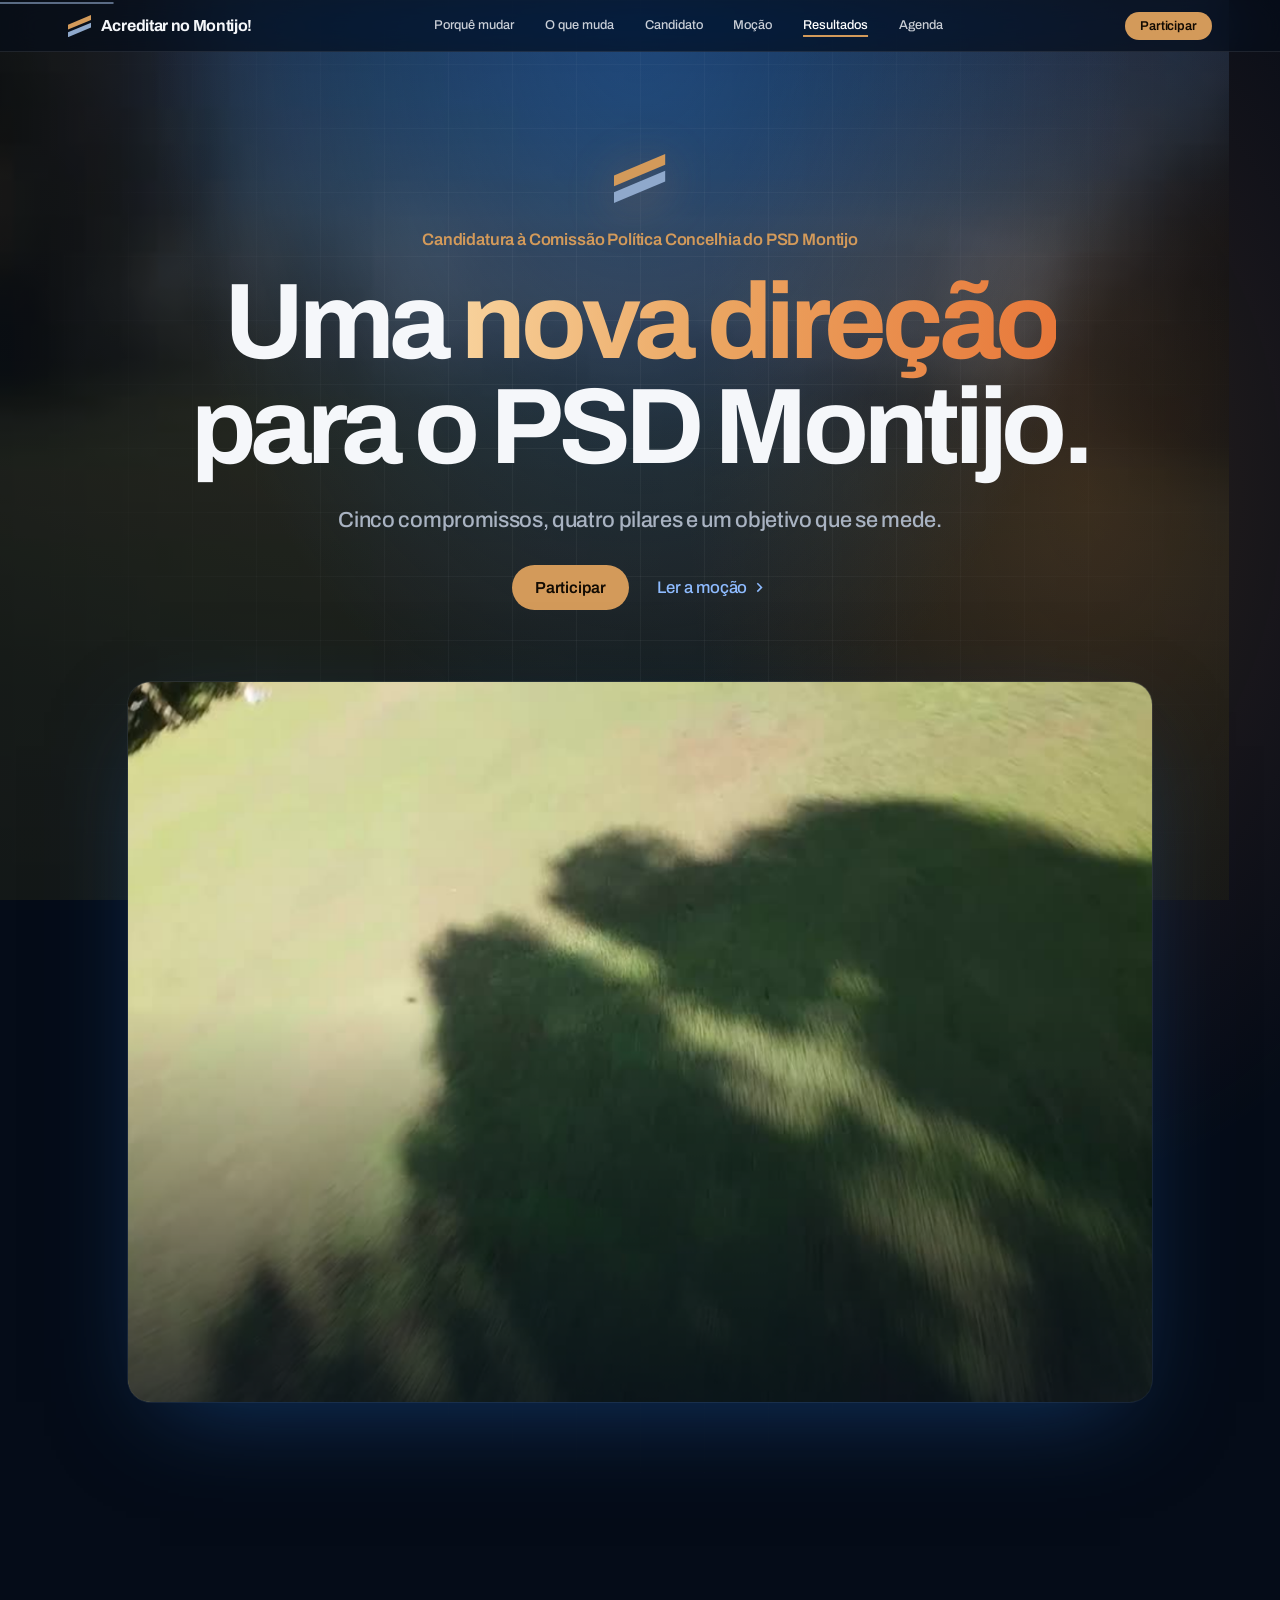
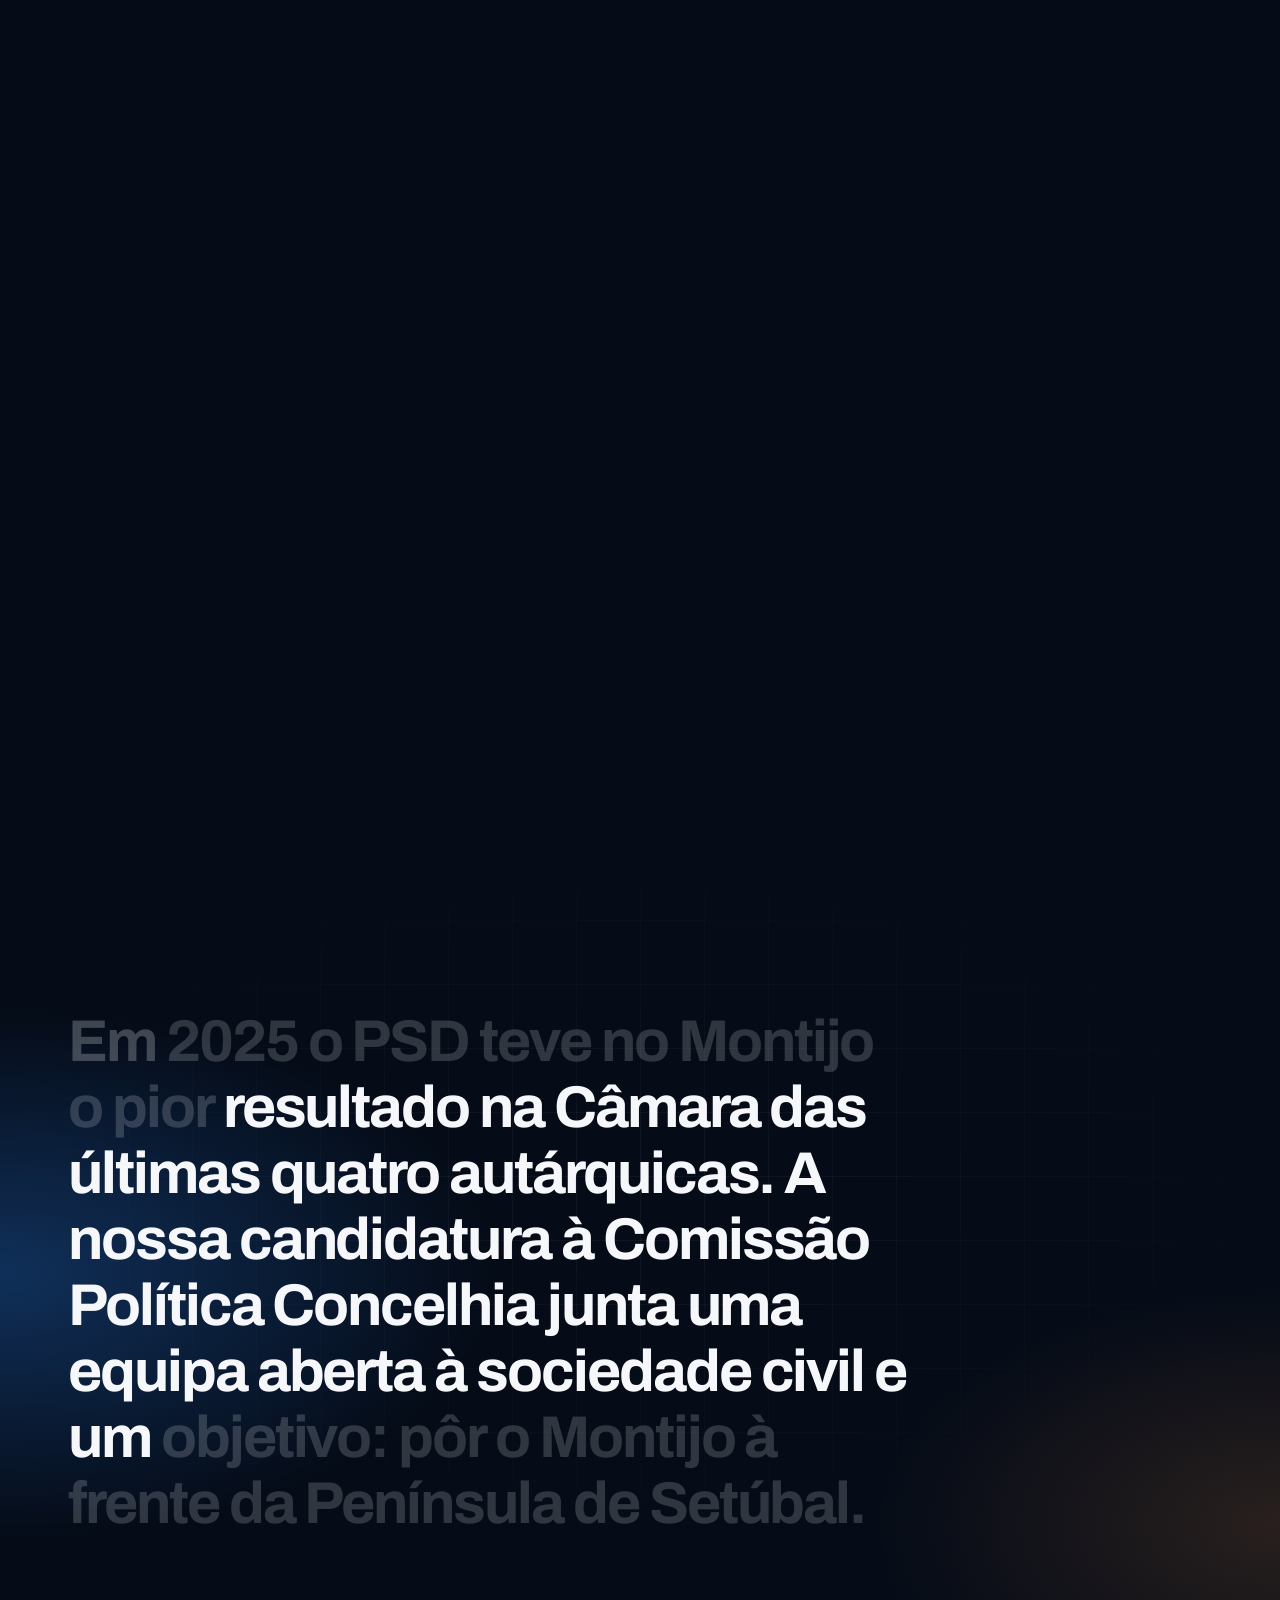
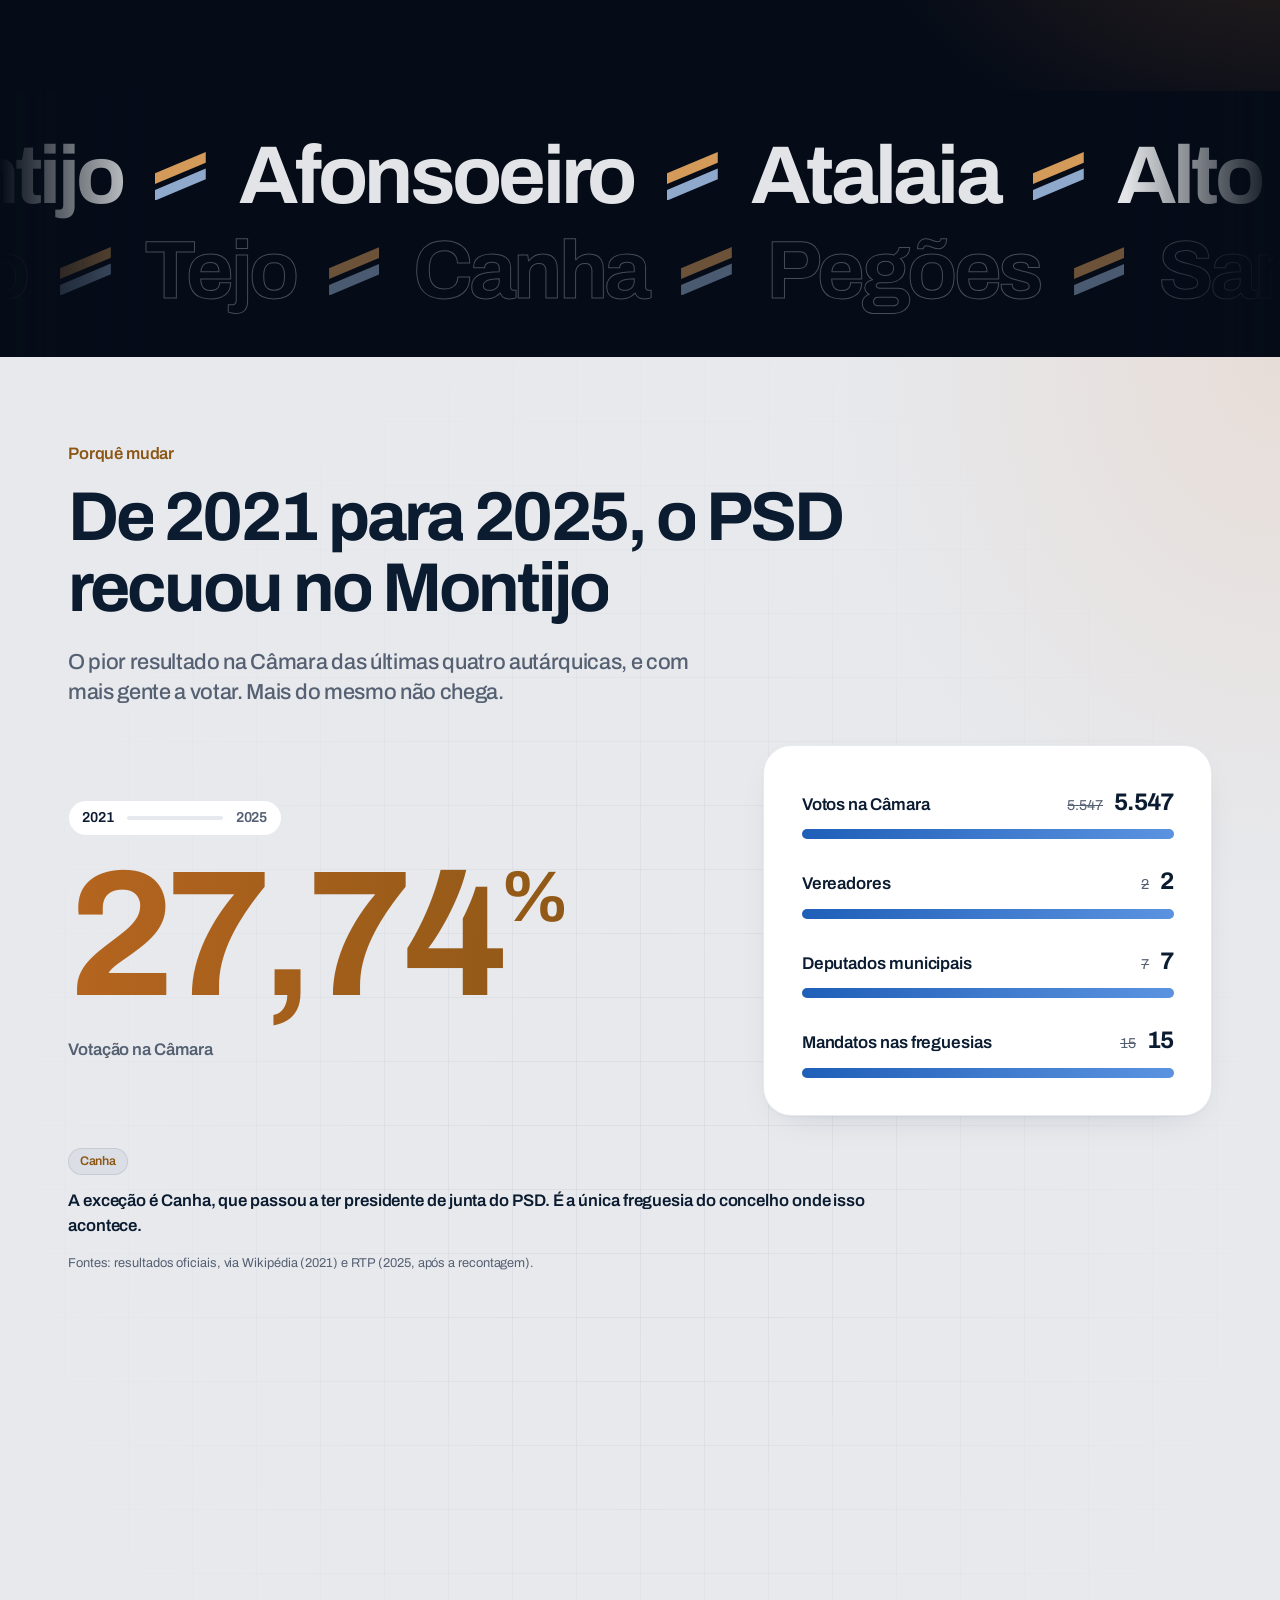
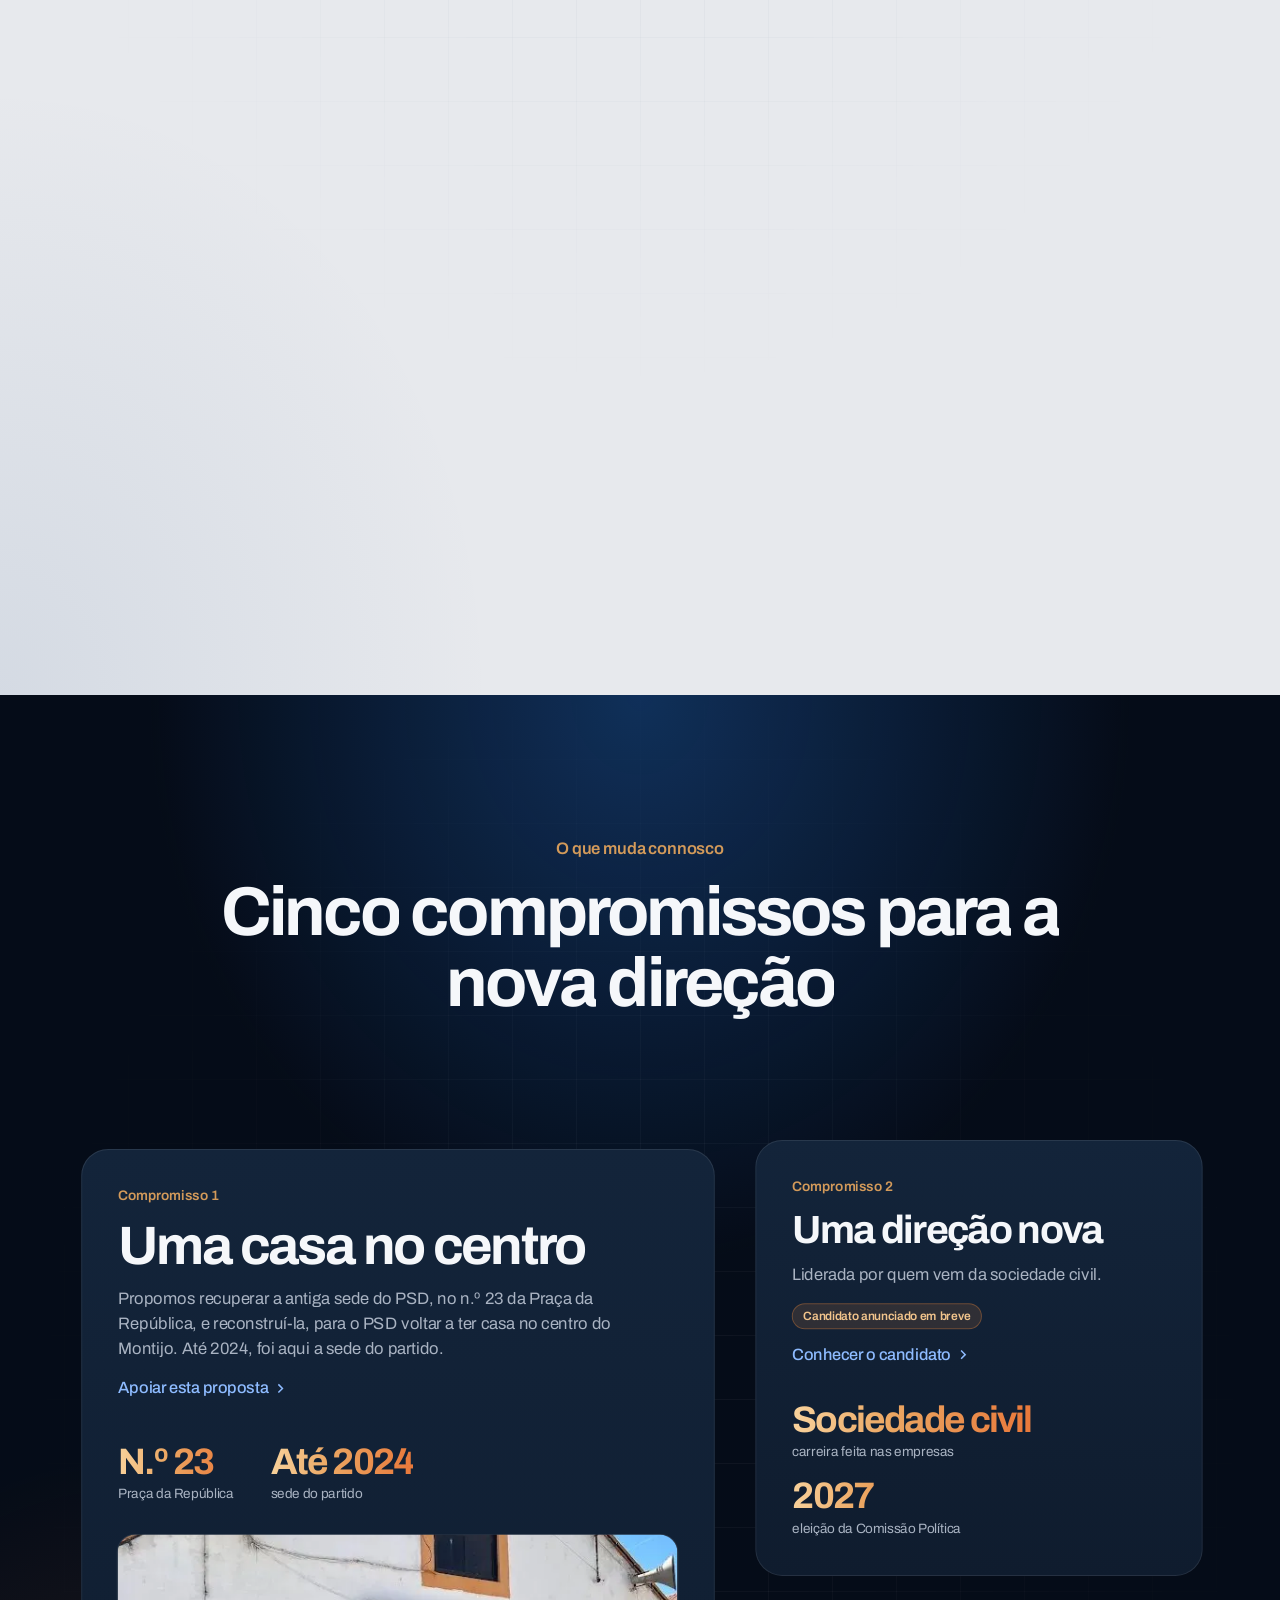
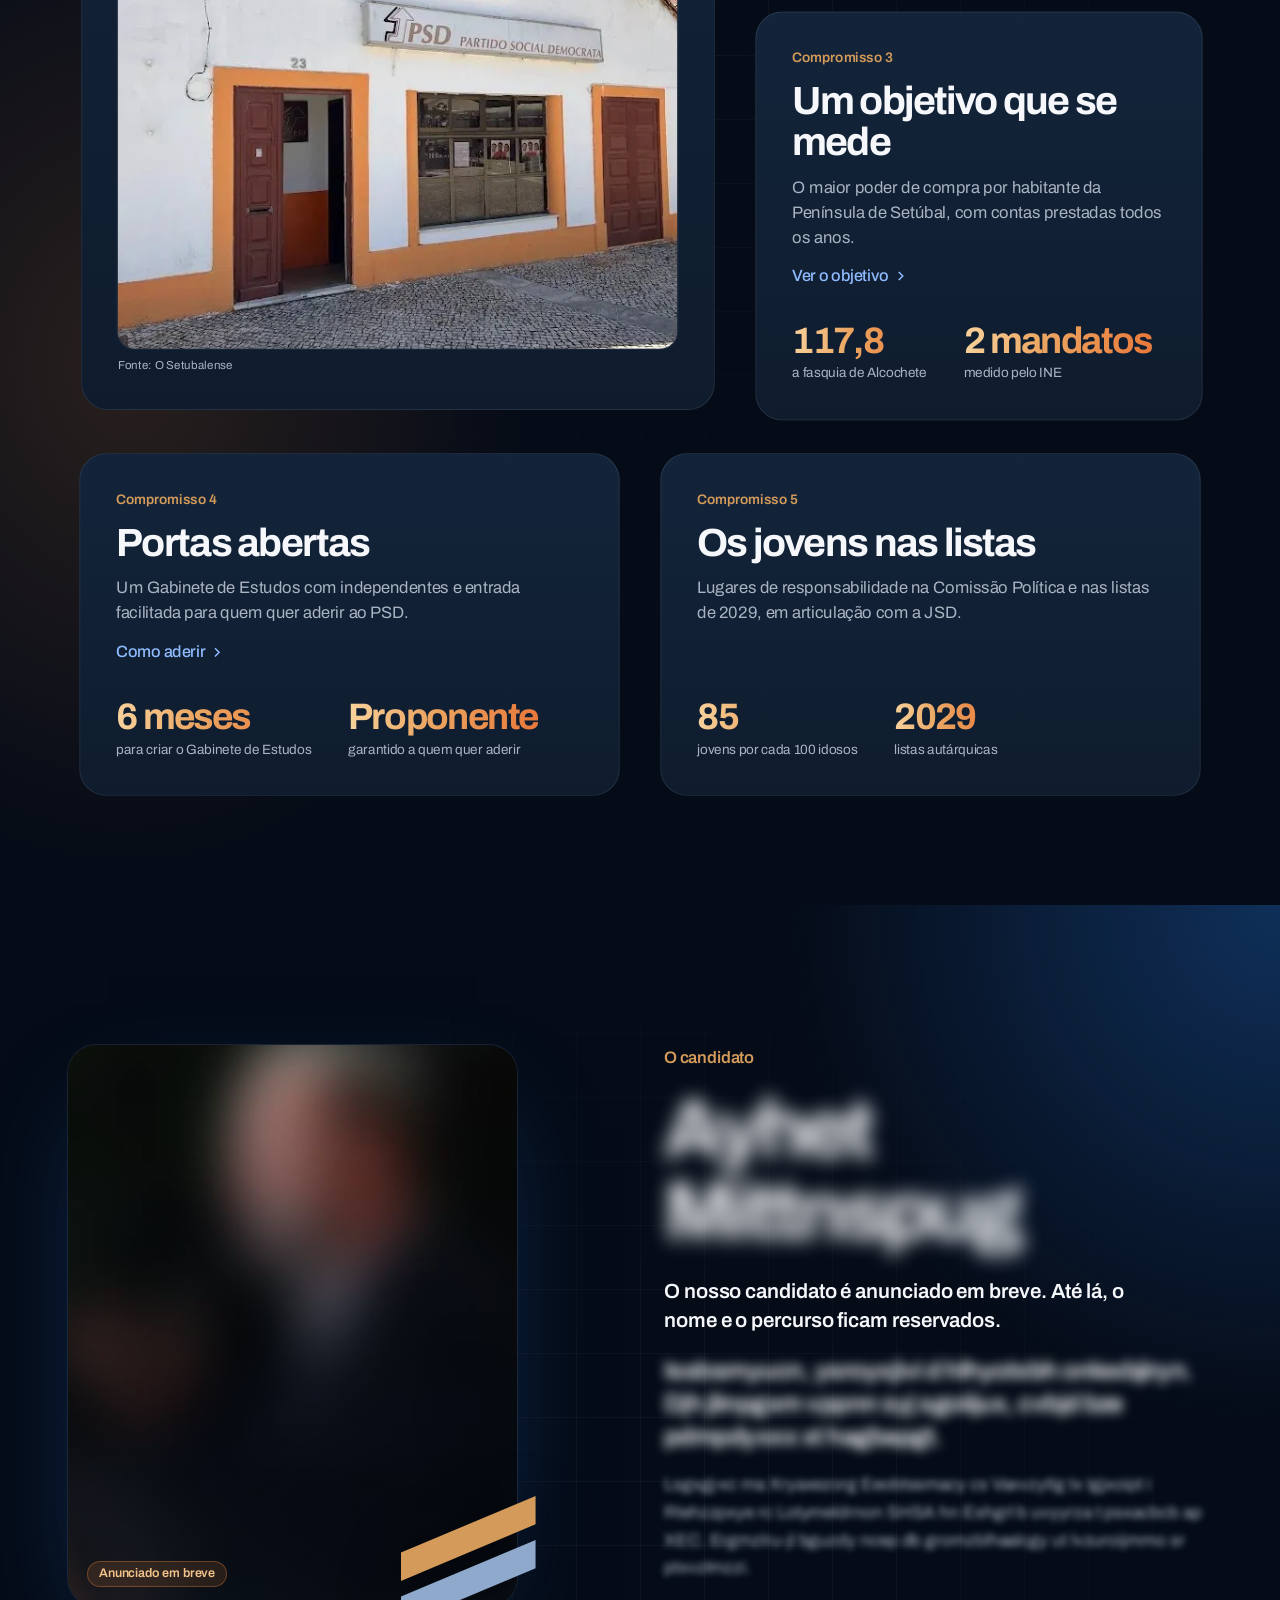
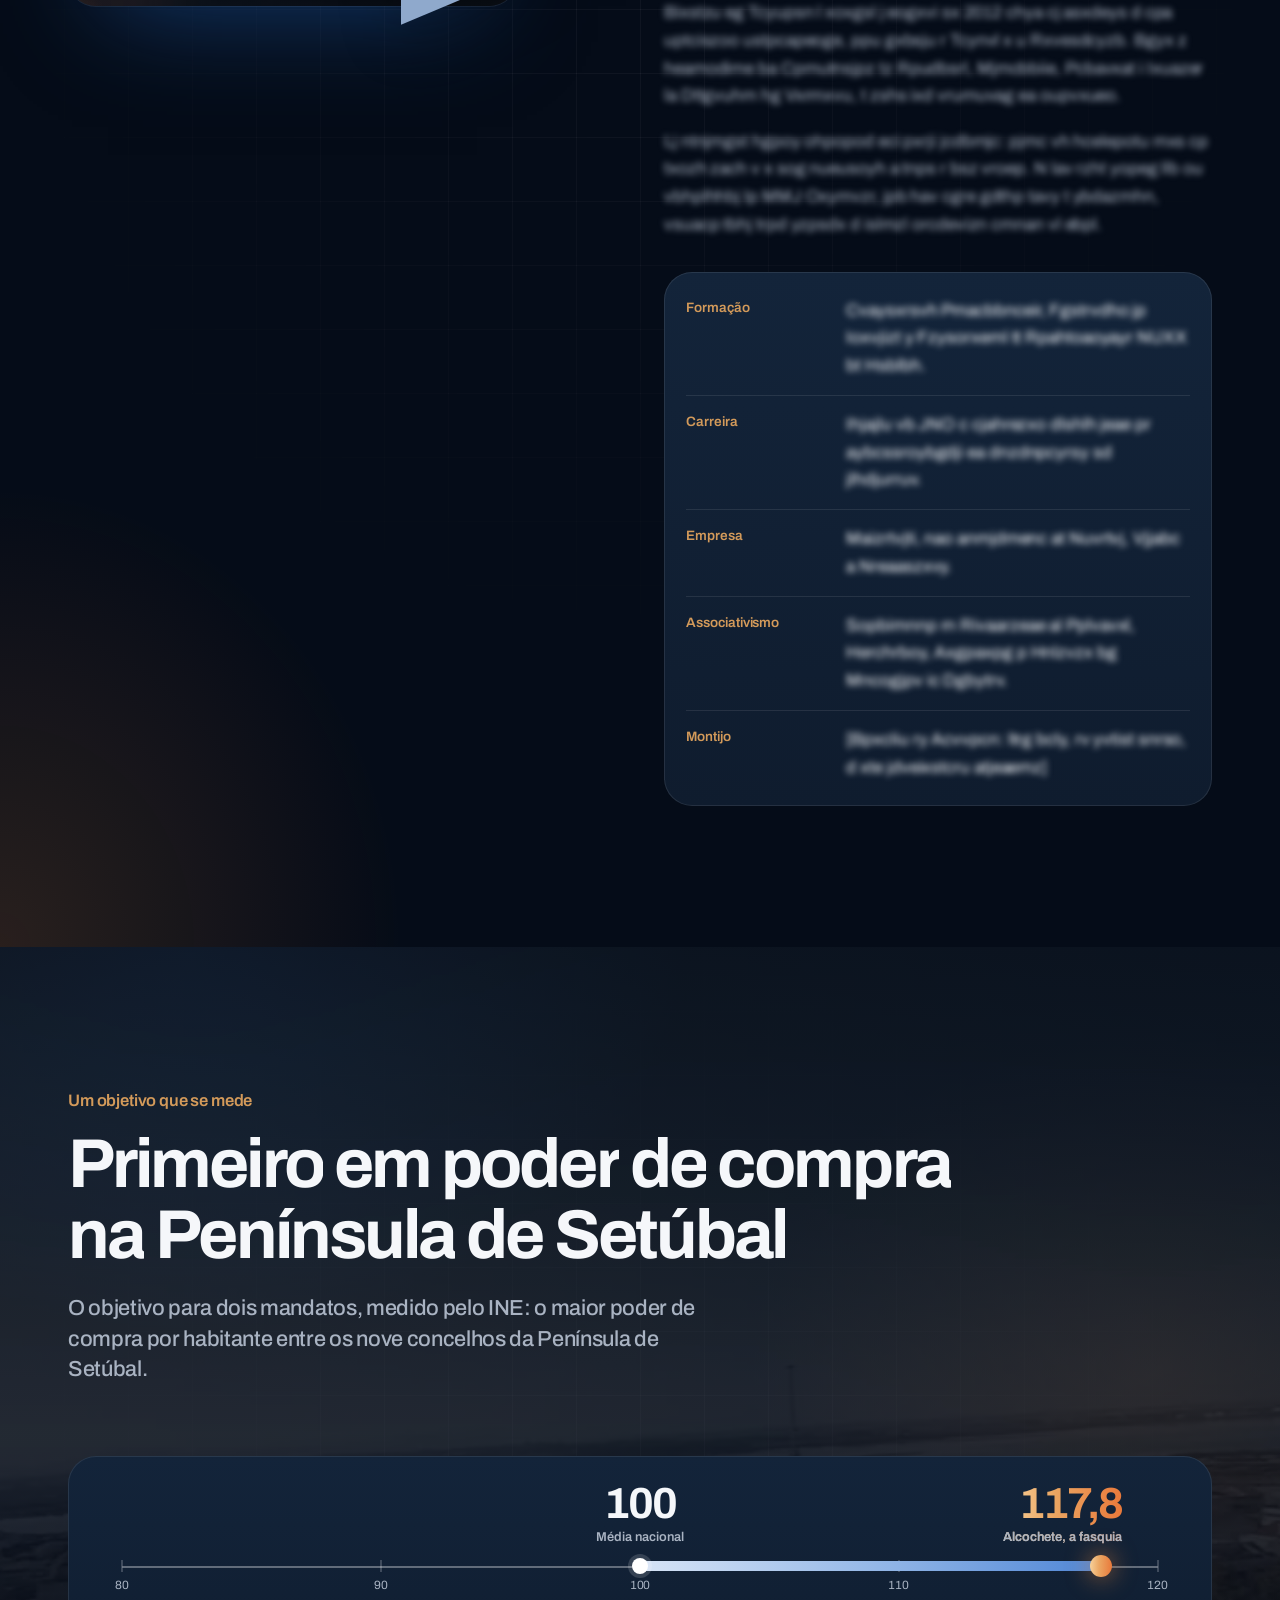
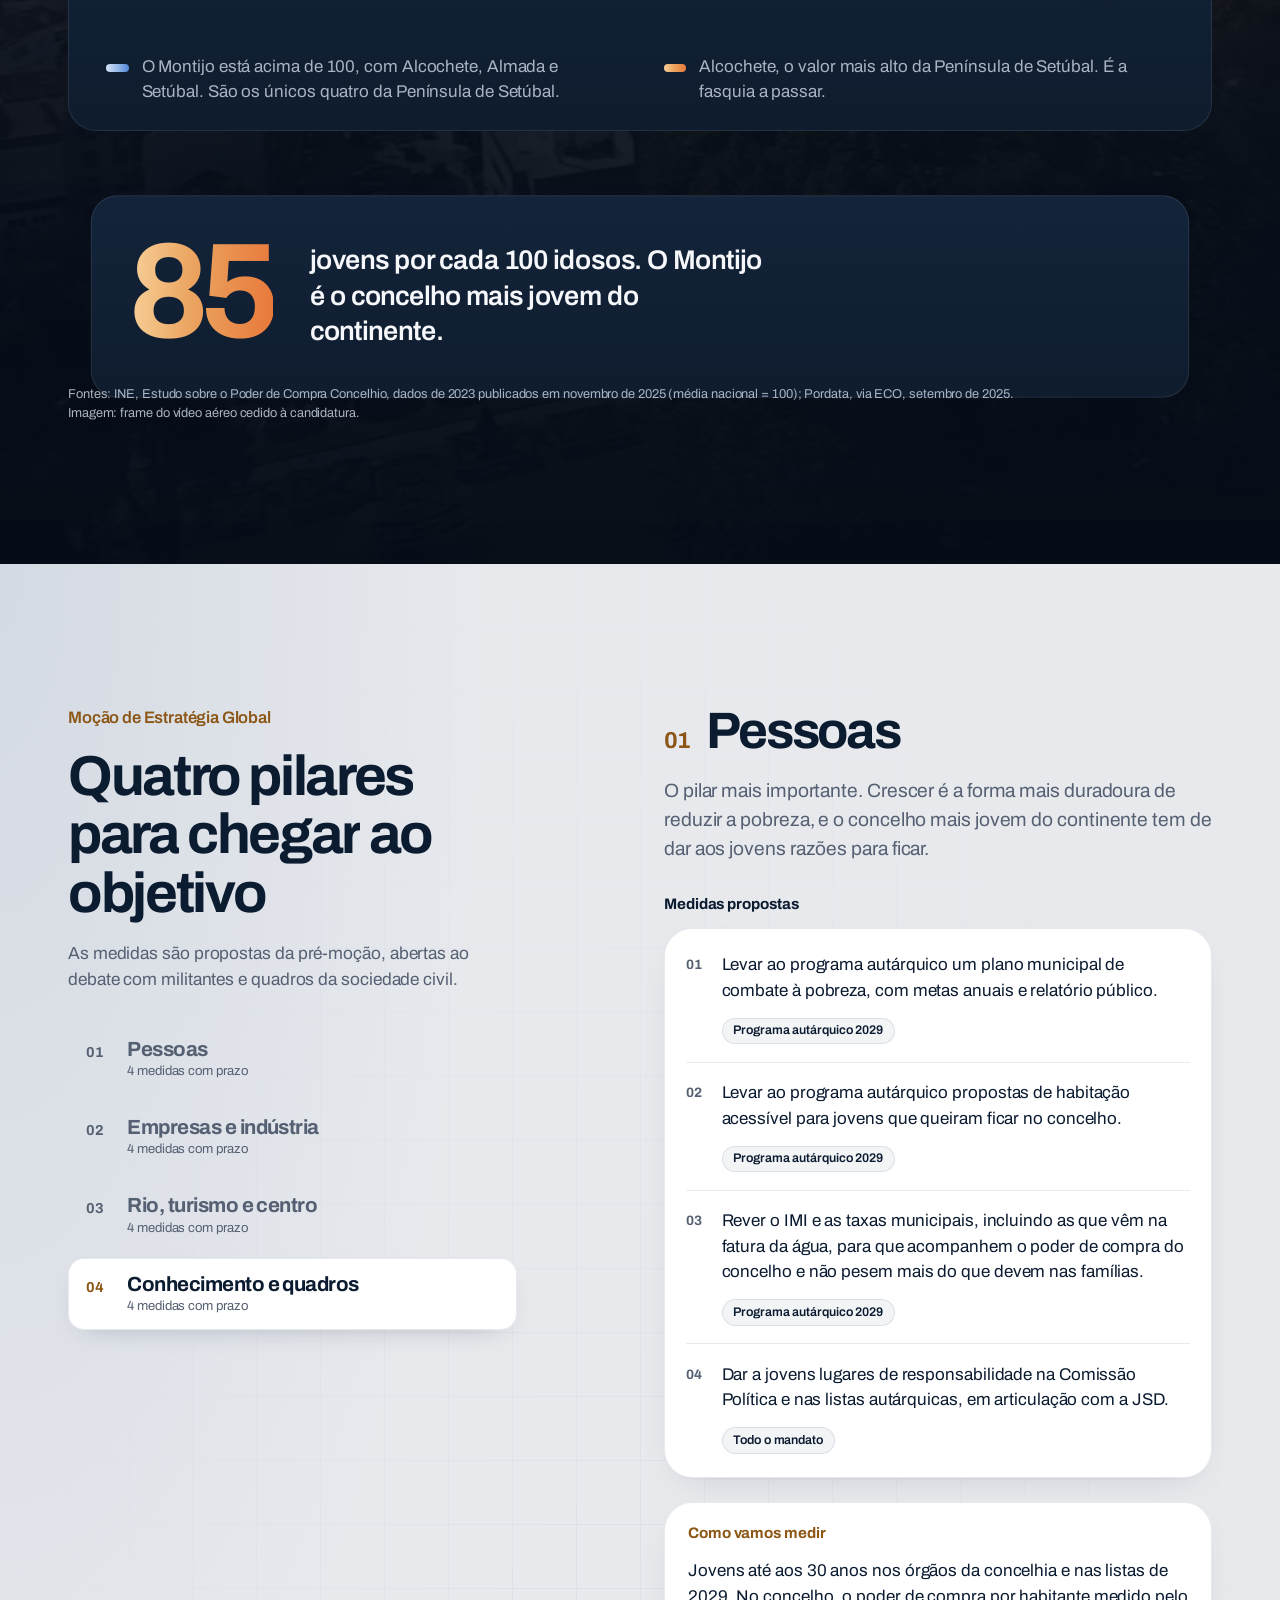
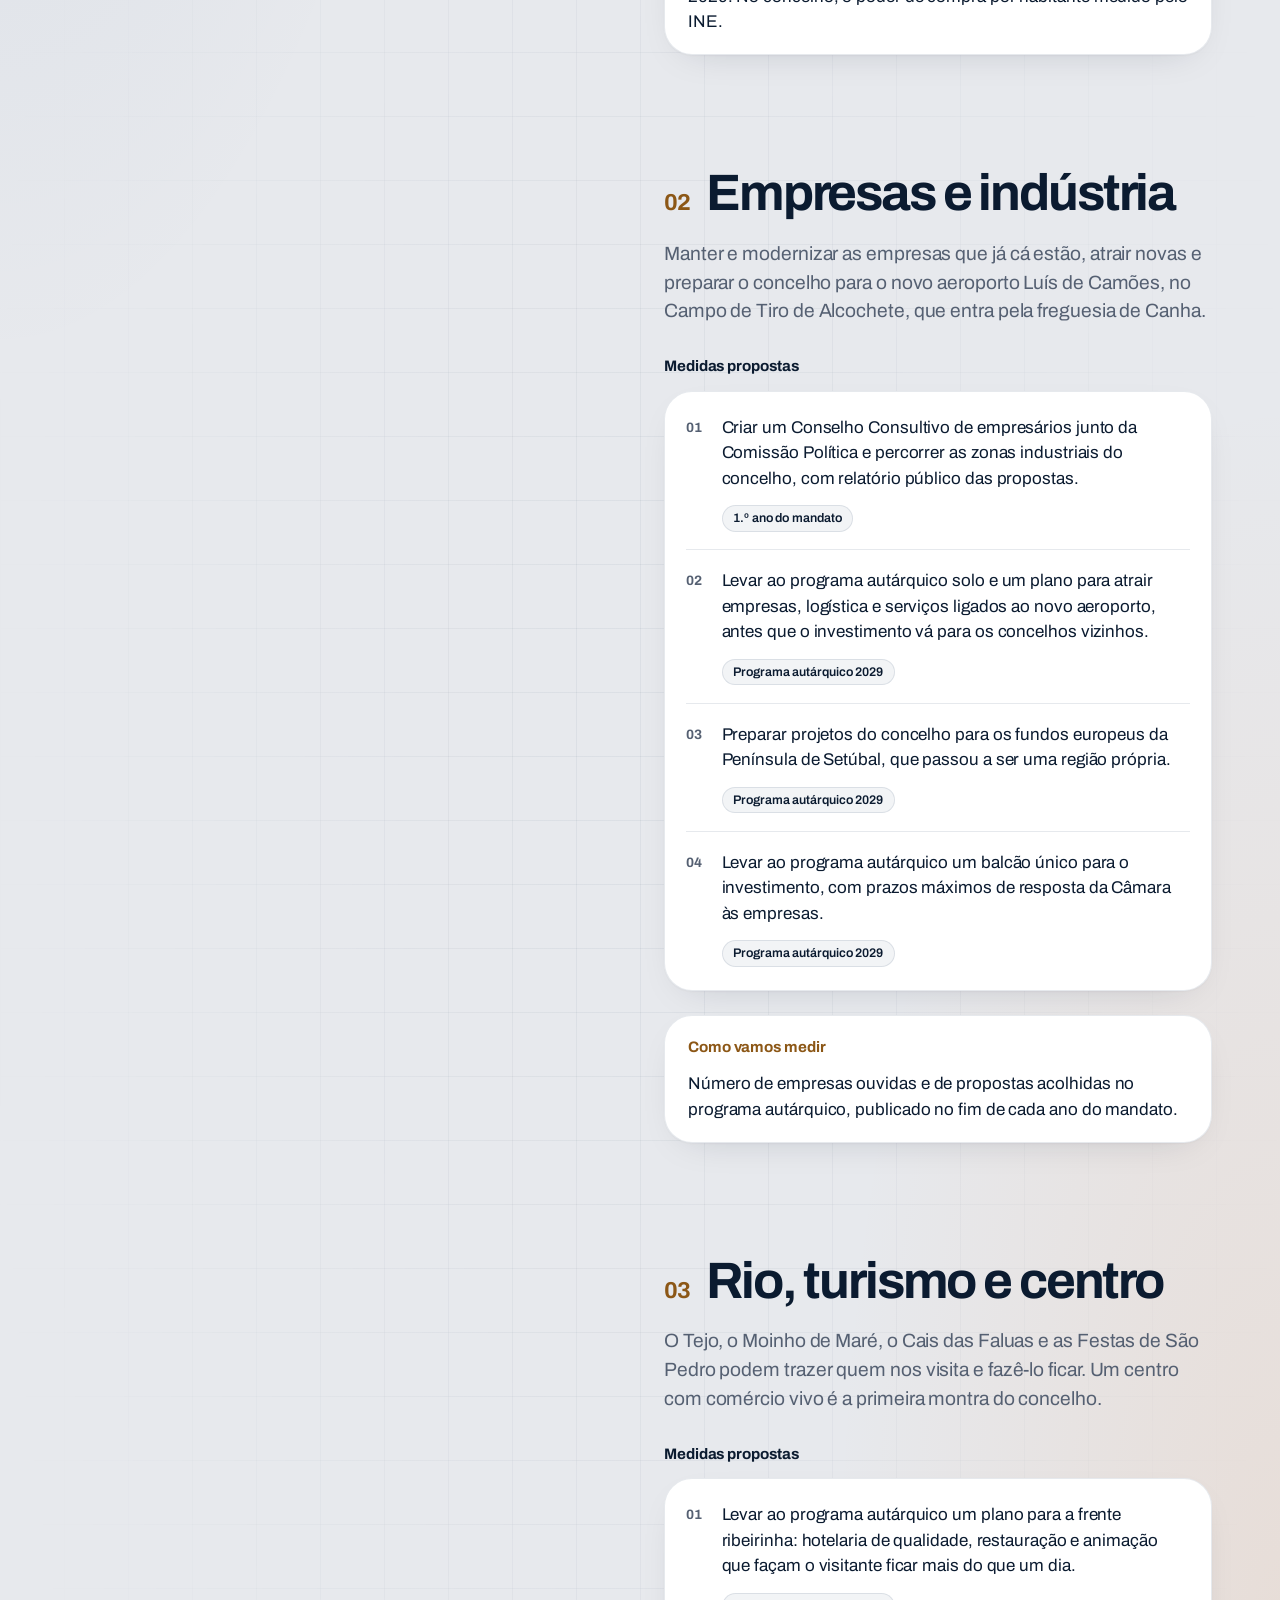
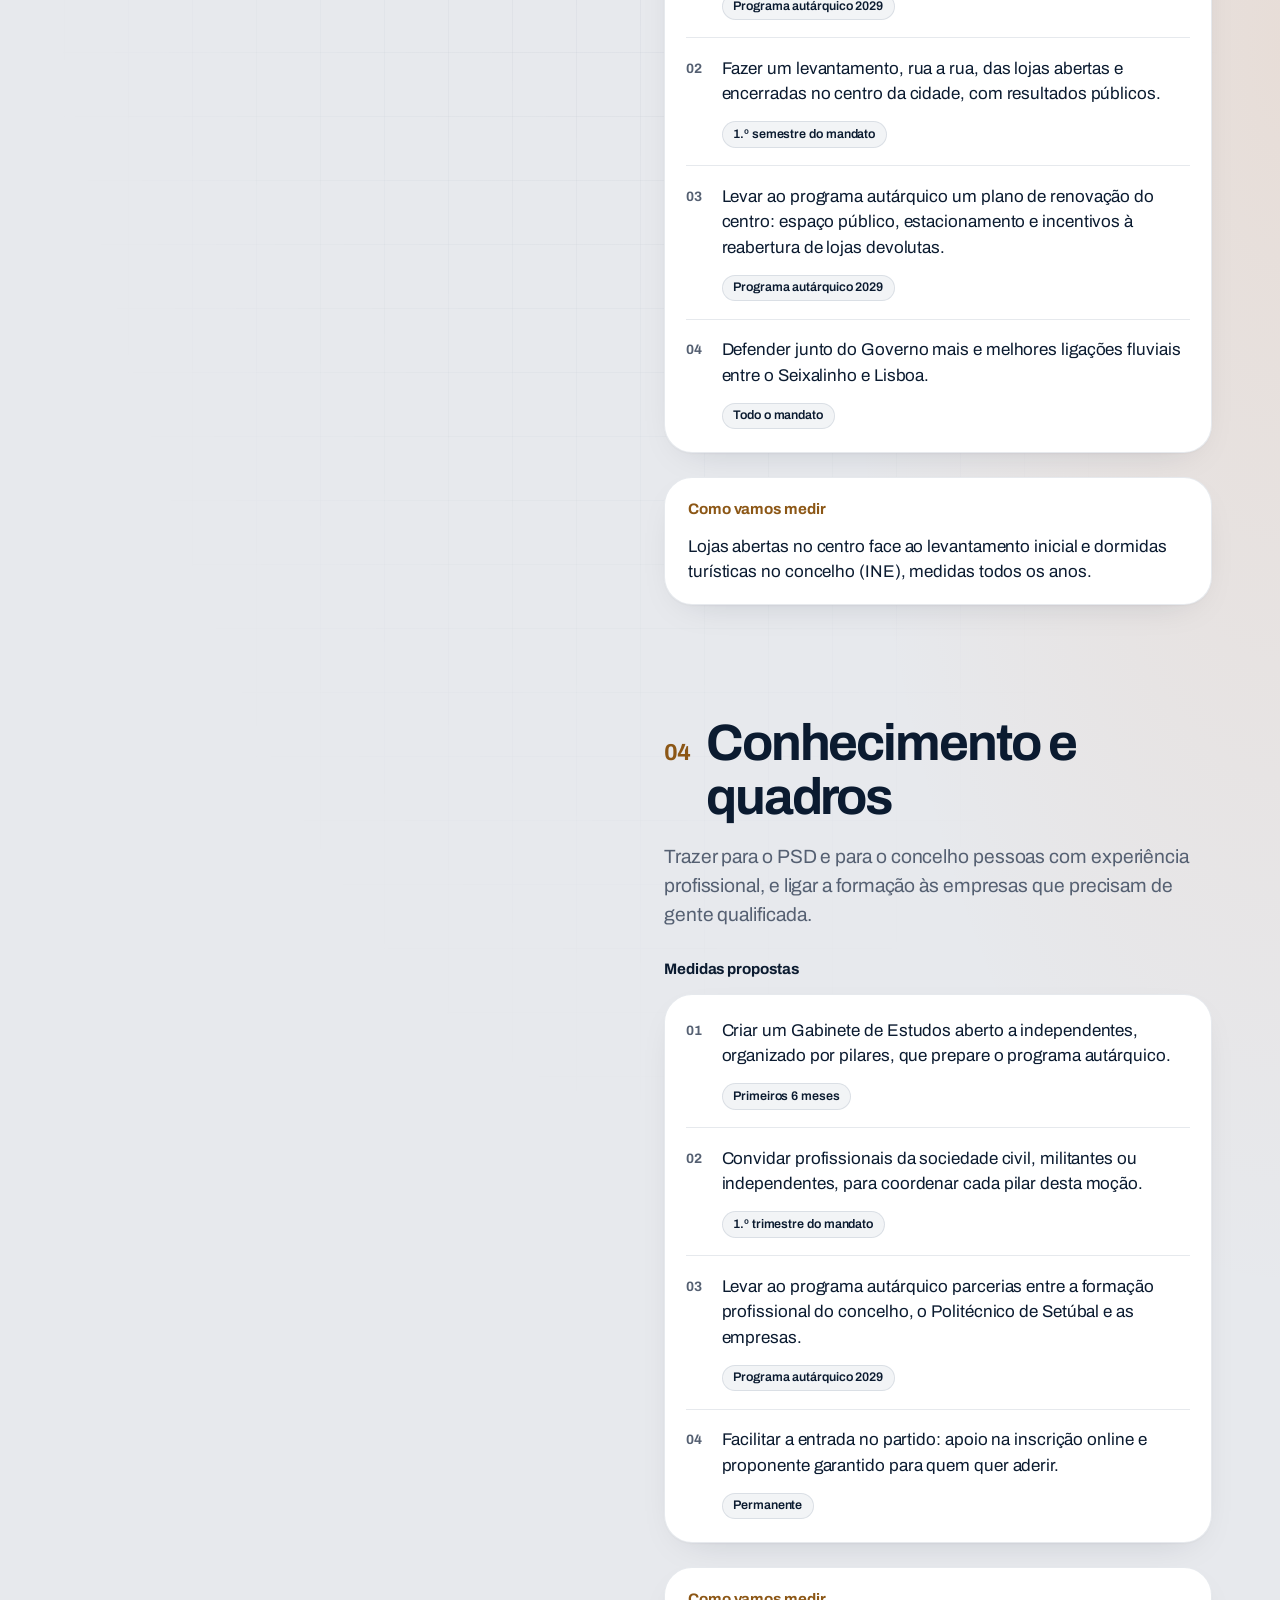
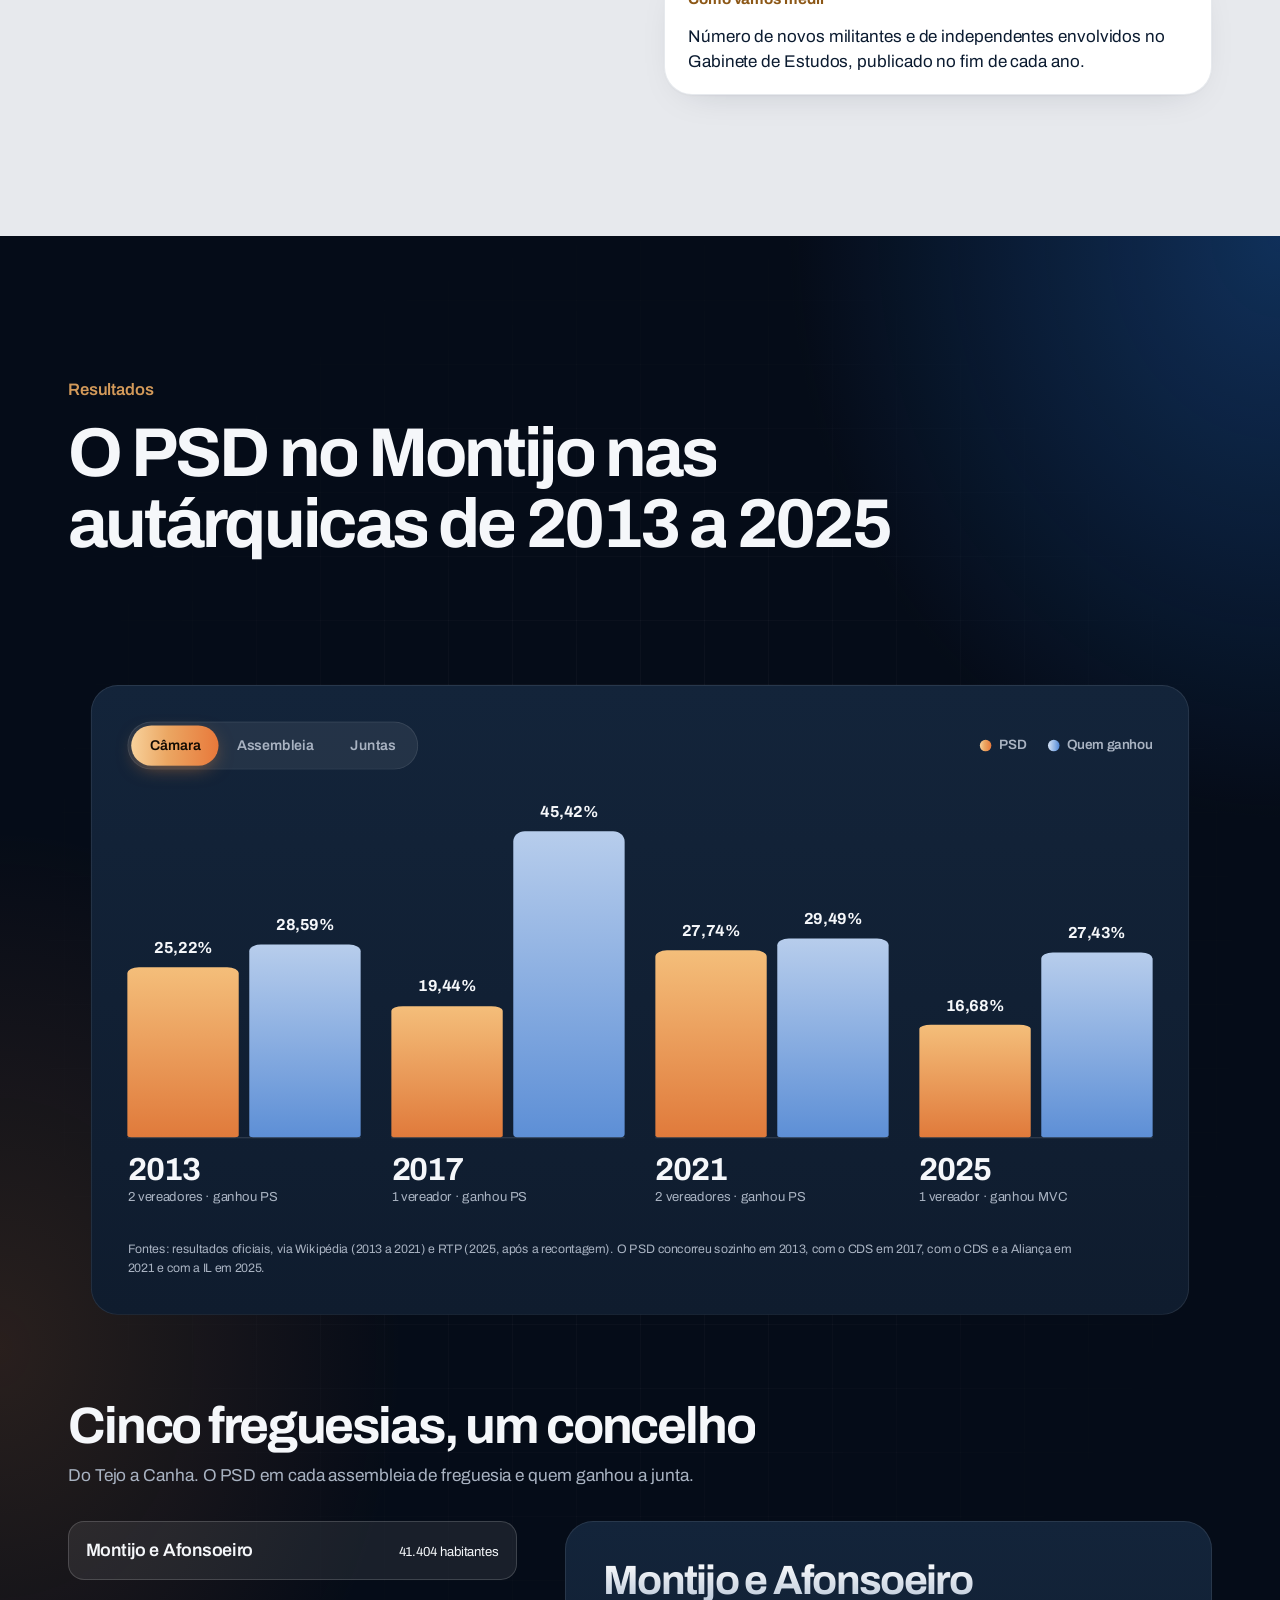
==== commit be266bb8: "Vídeo desfocado como fundo do site e agenda em calendário O voo completo passa a fundo de todas as s" ====
--- a/index.html
+++ b/index.html
@@ -6,9 +6,99 @@
         // Rede de segurança: se o script de movimento falhar, o conteúdo aparece na mesma.
         setTimeout(function () { if (!window.__amPronto) d.classList.remove('motion'); }, 6000);
       })();
-    </script><style>@font-face{font-family:Archivo;src:url(/fonts/archivo-latin-wdth-normal.woff2)format("woff2-variations"),url(/fonts/archivo-latin-wdth-normal.woff2)format("woff2");font-weight:100 900;font-stretch:62% 125%;font-style:normal;font-display:swap;unicode-range:U+??,U+131,U+152-153,U+2BB-2BC,U+2C6,U+2DA,U+2DC,U+304,U+308,U+329,U+2000-206F,U+20AC,U+2122,U+2191,U+2193,U+2212,U+2215,U+FEFF,U+FFFD}@font-face{font-family:Archivo;src:url(/fonts/archivo-latin-ext-wdth-normal.woff2)format("woff2-variations"),url(/fonts/archivo-latin-ext-wdth-normal.woff2)format("woff2");font-weight:100 900;font-stretch:62% 125%;font-style:normal;font-display:swap;unicode-range:U+100-2BA,U+2BD-2C5,U+2C7-2CC,U+2CE-2D7,U+2DD-2FF,U+304,U+308,U+329,U+1D00-1DBF,U+1E00-1E9F,U+1EF2-1EFF,U+2020,U+20A0-20AB,U+20AD-20C0,U+2113,U+2C60-2C7F,U+A720-A7FF}:root{--noite:#0d2b4e;--icone:#1b365d;--tejo:#17457f;--ambar:#d39a5a;--ardosia:#8fa9cc;--laranja:#e8873a;--ambar-claro:#f2c48c;--ambar-escuro:#8c5716;--fundo:#060d18;--fundo-2:#0a1626;--cartao:#0f1c2e;--cartao-2:#13243a;--borda:#ffffff17;--borda-forte:#ffffff29;--papel:#f4f6f9;--branco:#fff;--borda-clara:#0d2b4e1a;--texto:#f5f7fa;--texto-2:#a9b3c2;--tinta:#0b1b30;--tinta-2:#556072;--campo-tinta:var(--texto);--campo-suave:var(--texto-2);--suave:var(--tinta-2);--linha-escura:var(--borda);--linha-clara:var(--borda-clara);--superficie:var(--branco);--g-quente:linear-gradient(92deg,#f8d29c 0%,#eba662 42%,#e8783a 100%);--g-quente-escuro:linear-gradient(92deg,#b5651f 0%,#8c5716 100%);--g-frio:linear-gradient(92deg,#d7e4f6 0%,#8fb4e6 55%,#4f86d6 100%);--g-branco:linear-gradient(180deg,#fff 0%,#b9c6d8 100%);--g:clamp(1.25rem,4vw,3rem);--max:1240px;--raio:28px;--raio-p:18px;--cab:3.25rem;--angulo:-22.8deg;--ease:cubic-bezier(.22,.8,.2,1);--ease-io:cubic-bezier(.65,0,.35,1);--f:"Archivo","Helvetica Neue",Arial,sans-serif}*,:before,:after{box-sizing:border-box}*{margin:0}html{-webkit-text-size-adjust:100%;-webkit-font-smoothing:antialiased;-moz-osx-font-smoothing:grayscale;scroll-padding-top:calc(var(--cab) + 1rem);background:var(--fundo)}body{font-family:var(--f);letter-spacing:-.005em;color:var(--texto);background:var(--fundo);font-size:1.0625rem;font-stretch:100%;line-height:1.5;overflow-x:clip}img,svg,video{max-width:100%;display:block}a{color:inherit}button,input,select,textarea{font:inherit;color:inherit;letter-spacing:inherit}ul,ol{padding:0;list-style:none}h1,h2,h3,h4{font-weight:inherit}::selection{background:var(--ambar);color:var(--fundo)}:focus-visible{outline:2px solid var(--ambar-claro);outline-offset:4px;border-radius:6px}.claro :focus-visible{outline-color:var(--tejo)}.so-leitor{clip:rect(0 0 0 0);white-space:nowrap;width:1px;height:1px;position:absolute;overflow:hidden}.salto{z-index:200;background:var(--ambar);color:var(--fundo);border-radius:999px;padding:.7rem 1.1rem;font-weight:700;text-decoration:none;transition:top .2s;position:fixed;top:-5rem;left:1rem}.salto:focus{top:1rem}.container{width:100%;max-width:var(--max);padding-inline:var(--g);margin-inline:auto}.seccao{padding-block:clamp(5.5rem,12vw,10rem);position:relative}.campo,.campo--tejo,.claro{isolation:isolate;position:relative}.campo,.campo--tejo{background:var(--fundo);color:var(--texto)}.campo:before,.campo--tejo:before,.claro:before{content:"";z-index:-1;pointer-events:none;background-image:linear-gradient(var(--grelha) 1px,transparent 1px),linear-gradient(90deg,var(--grelha) 1px,transparent 1px);-webkit-mask-image:radial-gradient(ellipse 70% 60% at var(--gx,50%) var(--gy,40%),#000 10%,transparent 75%);mask-image:radial-gradient(ellipse 70% 60% at var(--gx,50%) var(--gy,40%),#000 10%,transparent 75%);background-size:64px 64px;position:absolute;inset:0}.campo:after,.campo--tejo:after,.claro:after{content:"";z-index:-2;pointer-events:none;background:radial-gradient(55% 45% at var(--b1x,15%) var(--b1y,0%),#1e5caa73,transparent 70%), radial-gradient(45% 40% at var(--b2x,90%) var(--b2y,35%),#e8873a29,transparent 70%);position:absolute;inset:0}.campo,.campo--tejo{--grelha:#ffffff0b}.campo--tejo:after{background:radial-gradient(60% 55% at 0 0,#1e5caa99,#0000 70%),radial-gradient(50% 45% at 100% 100%,#e8873a38,#0000 70%)}.claro{background:var(--papel);color:var(--tinta);--grelha:#0d2b4e0d}.claro:after{background:radial-gradient(50% 40% at var(--b2x,95%) var(--b2y,0%),#e8873a1f,transparent 70%), radial-gradient(55% 45% at var(--b1x,0%) var(--b1y,100%),#17457f17,transparent 70%)}.display{letter-spacing:-.042em;font-weight:700;font-stretch:100%;line-height:1.02}.h2{font-size:clamp(2.5rem,5.4vw,5rem);line-height:1.03}.eyebrow{letter-spacing:-.01em;color:var(--ambar);font-size:clamp(1rem,1.3vw,1.2rem);font-weight:600;display:inline-block}.claro .eyebrow{color:var(--ambar-escuro)}.lead{letter-spacing:-.015em;color:var(--texto-2);max-width:40rem;font-size:clamp(1.15rem,1.7vw,1.45rem);font-weight:500;line-height:1.38}.claro .lead{color:var(--tinta-2)}.grad-q{background:var(--g-quente);color:#0000;-webkit-background-clip:text;background-clip:text}.grad-f{background:var(--g-frio);color:#0000;-webkit-background-clip:text;background-clip:text}.grad-b{background:var(--g-branco);color:#0000;-webkit-background-clip:text;background-clip:text}.claro .grad-q{background:var(--g-quente-escuro);-webkit-background-clip:text;background-clip:text}.num{font-variant-numeric:tabular-nums lining-nums}.fontes{color:var(--texto-2);max-width:62rem;font-size:.8rem;line-height:1.5}.claro .fontes{color:var(--tinta-2)}.cab-seccao{gap:1rem;max-width:56rem;margin-bottom:clamp(2.5rem,6vw,4.5rem);display:grid}.cab-seccao>p:not(.eyebrow){margin-top:.4rem}.cab-seccao--centro{text-align:center;justify-items:center;margin-inline:auto}.chip{border:1px solid var(--borda);color:var(--texto);background:#ffffff14;border-radius:999px;align-items:center;gap:.45em;padding:.38em .85em;font-size:.78rem;font-weight:600;line-height:1.2;display:inline-flex}.claro .chip{border-color:var(--borda-clara);color:var(--tinta);background:#0d2b4e0d}.chip--quente{color:var(--ambar-claro);background:#e8873a24;border-color:#e8873a59}.claro .chip--quente{color:var(--ambar-escuro)}.seta{flex:none;width:1em;height:1em}.ph{letter-spacing:.08em;text-transform:uppercase;vertical-align:middle;opacity:.8;border:1px dashed;border-radius:6px;margin-left:.6em;padding:.15em .55em;font-size:.62rem;font-weight:700;line-height:1.4;display:inline-block}[data-sem-marcadores] .ph{display:none}.btn{cursor:pointer;letter-spacing:-.01em;background:var(--ambar);color:#120b03;transition:transform .3s var(--ease),background-color .3s,box-shadow .4s var(--ease);border:0;border-radius:999px;justify-content:center;align-items:center;gap:.5rem;padding:.85rem 1.45rem;font-size:1rem;font-weight:600;line-height:1.1;text-decoration:none;display:inline-flex;position:relative;box-shadow:0 0 #e8873a00}.btn:hover,.btn:focus-visible{background:#e2a866;transform:translateY(-1px);box-shadow:0 10px 34px -10px #e8873aa6}.btn:active{transform:scale(.97)}.btn__seta{width:1em;height:1em;transition:transform .35s var(--ease)}.btn:hover .btn__seta{transform:translate(3px)}.btn--claro{color:var(--texto);box-shadow:inset 0 0 0 1px var(--borda-forte);background:#ffffff14}.btn--claro:hover,.btn--claro:focus-visible{background:#ffffff24;box-shadow:inset 0 0 0 1px #ffffff4d}.btn--tinta{background:var(--tinta);color:var(--texto)}.btn--tinta:hover,.btn--tinta:focus-visible{background:#16304f}.btn[aria-disabled=true]{opacity:.55;cursor:not-allowed}.lig{color:#8ebbff;align-items:center;gap:.25rem;font-weight:500;text-decoration:none;display:inline-flex}.claro .lig{color:#1f5fb8}.lig:hover,.lig:focus-visible{text-underline-offset:.2em;text-decoration:underline}.lig .seta{transition:transform .3s var(--ease)}.lig:hover .seta{transform:translate(3px)}.cartao-t{isolation:isolate;border-radius:var(--raio);background:linear-gradient(180deg,var(--cartao-2),var(--cartao));box-shadow:inset 0 0 0 1px var(--borda);position:relative;overflow:hidden}.claro .cartao-t{background:var(--branco);box-shadow:0 1px 2px #0b1b300a,0 12px 40px -24px #0b1b3040,inset 0 0 0 1px var(--borda-clara)}.luz{z-index:-1;pointer-events:none;opacity:0;background:radial-gradient(circle,#e8873a38,#1e5caa1f 40%,#0000 70%);border-radius:50%;width:520px;height:520px;margin:-260px 0 0 -260px;transition:opacity .4s;position:absolute;top:0;left:0}.claro .luz{background:radial-gradient(circle,#e8873a24,#1e5caa0f 40%,#0000 70%)}.cartao-t:hover>.luz{opacity:1}.simbolo__a{fill:var(--sa,var(--ambar))}.simbolo__b{fill:var(--sb,var(--ardosia))}.pal{vertical-align:top;margin:-.12em 0 -.14em;padding:.12em 0 .14em;display:inline-block;overflow:hidden}.pal__in{display:inline-block}html.motion:not(.mj) [data-split=mascara] .pal__in{transform:translateY(110%)}html.motion [data-reveal]{opacity:0;transform:translateY(32px)}html.motion [data-surge]{opacity:0;transform:translateY(40px)scale(.96)}@media (prefers-reduced-motion:reduce){*,:before,:after{scroll-behavior:auto!important;transition-duration:.01ms!important;animation-duration:.01ms!important;animation-iteration-count:1!important}}.cab[data-astro-cid-da6ebbob]{z-index:70;color:var(--texto);transition:transform .5s var(--ease);position:fixed;inset:0 0 auto}.cab[data-astro-cid-da6ebbob]:before{content:"";z-index:-1;backdrop-filter:saturate(180%)blur(20px);border-bottom:1px solid var(--borda);background:#060d18b8;position:absolute;inset:0}.cab[data-astro-cid-da6ebbob][data-estado=oculto]{transform:translateY(-100%)}.cab__barra[data-astro-cid-da6ebbob]{height:var(--cab);justify-content:space-between;align-items:center;gap:2rem;display:flex}.cab__marca[data-astro-cid-da6ebbob]{align-items:center;gap:.6rem;text-decoration:none;display:inline-flex}.cab__simbolo[data-astro-cid-da6ebbob]{width:1.45rem;height:auto;transition:transform .5s var(--ease)}.cab__marca[data-astro-cid-da6ebbob]:hover .cab__simbolo[data-astro-cid-da6ebbob]{transform:translate(2px)}.cab__nome[data-astro-cid-da6ebbob]{letter-spacing:-.02em;font-size:1rem;line-height:1}.cab__nav[data-astro-cid-da6ebbob] ul[data-astro-cid-da6ebbob]{gap:clamp(1rem,2.4vw,2.2rem);display:flex}.cab__nav[data-astro-cid-da6ebbob] a[data-astro-cid-da6ebbob]{letter-spacing:0;color:#f5f7fad1;padding-block:.5rem;font-size:.8rem;font-weight:500;text-decoration:none;transition:color .25s}.cab__nav[data-astro-cid-da6ebbob] a[data-astro-cid-da6ebbob]:hover,.cab__nav[data-astro-cid-da6ebbob] a[data-astro-cid-da6ebbob][aria-current=true]{color:#fff}.cab__nav[data-astro-cid-da6ebbob] a[data-astro-cid-da6ebbob][aria-current=true]{text-decoration:underline;text-decoration-color:var(--ambar);text-underline-offset:.45em;text-decoration-thickness:2px}.cab__acoes[data-astro-cid-da6ebbob]{align-items:center;gap:.8rem;display:flex}.cab__cta[data-astro-cid-da6ebbob]{padding:.45rem .95rem;font-size:.8rem}.cab__menu[data-astro-cid-da6ebbob]{cursor:pointer;background:0 0;border:0;place-items:center;width:2.75rem;height:2.75rem;display:none}.cab__linhas[data-astro-cid-da6ebbob]{gap:.36rem;width:1.15rem;display:grid}.cab__linhas[data-astro-cid-da6ebbob] i[data-astro-cid-da6ebbob]{background:var(--texto);height:1.5px;transition:transform .45s var(--ease);display:block}.cab__linhas[data-astro-cid-da6ebbob] i[data-astro-cid-da6ebbob]:last-child{width:100%}.cab__menu[data-astro-cid-da6ebbob][aria-expanded=true] .cab__linhas[data-astro-cid-da6ebbob] i[data-astro-cid-da6ebbob]:first-child{transform:translateY(.225rem)rotate(45deg)}.cab__menu[data-astro-cid-da6ebbob][aria-expanded=true] .cab__linhas[data-astro-cid-da6ebbob] i[data-astro-cid-da6ebbob]:last-child{transform:translateY(-.225rem)rotate(-45deg)}.menu[data-astro-cid-da6ebbob]{z-index:60;backdrop-filter:blur(20px);color:var(--texto);padding:calc(var(--cab) + 2rem) var(--g) 2rem;opacity:0;transition:opacity .45s var(--ease),transform .55s var(--ease),visibility 0s .55s;visibility:hidden;background:#060d18f5;flex-direction:column;justify-content:space-between;display:flex;position:fixed;inset:0;transform:translateY(-12px)}.menu[data-astro-cid-da6ebbob][hidden]{display:flex}.menu[data-astro-cid-da6ebbob][data-aberto]{opacity:1;visibility:visible;transition:opacity .45s var(--ease),transform .55s var(--ease),visibility 0s 0s;transform:none}.menu[data-astro-cid-da6ebbob] ul[data-astro-cid-da6ebbob]{gap:.1rem;display:grid}.menu[data-astro-cid-da6ebbob] a[data-astro-cid-da6ebbob]{align-items:baseline;gap:1rem;padding-block:.45rem;text-decoration:none;display:flex}.menu__n[data-astro-cid-da6ebbob]{color:var(--ambar);min-width:2rem;font-size:.8rem;font-weight:600}.menu__t[data-astro-cid-da6ebbob]{transition:transform .4s var(--ease),color .3s;font-size:clamp(2rem,9vw,3.4rem);line-height:1.05}.menu[data-astro-cid-da6ebbob] a[data-astro-cid-da6ebbob]:hover .menu__t[data-astro-cid-da6ebbob],.menu[data-astro-cid-da6ebbob] a[data-astro-cid-da6ebbob]:focus-visible .menu__t[data-astro-cid-da6ebbob]{color:var(--ambar-claro);transform:translate(.4rem)}.menu__nota[data-astro-cid-da6ebbob]{color:var(--texto-2);font-size:.9rem}.menu[data-astro-cid-da6ebbob] li[data-astro-cid-da6ebbob]{opacity:0;transition:opacity .5s var(--ease),transform .6s var(--ease);transform:translateY(16px)}.menu[data-astro-cid-da6ebbob][data-aberto] li[data-astro-cid-da6ebbob]{opacity:1;transform:none}.menu[data-astro-cid-da6ebbob][data-aberto] li[data-astro-cid-da6ebbob]:first-child{transition-delay:80ms}.menu[data-astro-cid-da6ebbob][data-aberto] li[data-astro-cid-da6ebbob]:nth-child(2){transition-delay:.12s}.menu[data-astro-cid-da6ebbob][data-aberto] li[data-astro-cid-da6ebbob]:nth-child(3){transition-delay:.16s}.menu[data-astro-cid-da6ebbob][data-aberto] li[data-astro-cid-da6ebbob]:nth-child(4){transition-delay:.2s}.menu[data-astro-cid-da6ebbob][data-aberto] li[data-astro-cid-da6ebbob]:nth-child(5){transition-delay:.24s}.menu[data-astro-cid-da6ebbob][data-aberto] li[data-astro-cid-da6ebbob]:nth-child(6){transition-delay:.28s}@media (width<=62rem){.cab__nav[data-astro-cid-da6ebbob],.cab__cta[data-astro-cid-da6ebbob]{display:none}.cab__menu[data-astro-cid-da6ebbob]{display:grid}}@media (width>=62.01rem){.menu[data-astro-cid-da6ebbob]{display:none!important}}.rod[data-astro-cid-wy2sysiw]{--b1x:50%;--b1y:100%;--b2x:100%;--b2y:0%;border-top:1px solid var(--borda);padding-block:clamp(4rem,8vw,6rem) 1.6rem;overflow:hidden}.redes[data-astro-cid-wy2sysiw]{gap:2rem var(--g);grid-template-columns:repeat(12,minmax(0,1fr));align-items:end;padding-bottom:clamp(2.5rem,5vw,4rem);display:grid}.redes__txt[data-astro-cid-wy2sysiw]{grid-column:1/span 5;gap:.7rem;display:grid}.redes__t[data-astro-cid-wy2sysiw]{font-size:clamp(2rem,3.6vw,3.2rem);line-height:1.05}.redes__txt[data-astro-cid-wy2sysiw] p[data-astro-cid-wy2sysiw]{color:var(--texto-2)}.redes__lista[data-astro-cid-wy2sysiw]{grid-column:7/-1;display:grid}.rede[data-astro-cid-wy2sysiw]{background:linear-gradient(180deg,var(--cartao-2),var(--cartao));box-shadow:inset 0 0 0 1px var(--borda);transition:transform .4s var(--ease),box-shadow .4s;border-radius:22px;align-items:center;gap:1rem;padding:1.3rem 1.5rem;text-decoration:none;display:flex;position:relative}a[data-astro-cid-wy2sysiw].rede:hover,a[data-astro-cid-wy2sysiw].rede:focus-visible{box-shadow:inset 0 0 0 1px var(--borda-forte),0 24px 60px -30px #e8873a99;transform:translateY(-3px)}.rede__nome[data-astro-cid-wy2sysiw]{letter-spacing:-.04em;font-size:clamp(1.8rem,3vw,2.6rem);line-height:1}.rede__conta[data-astro-cid-wy2sysiw]{color:var(--texto-2);font-size:.95rem}.rede__conta--ativa[data-astro-cid-wy2sysiw]{color:var(--texto);margin-left:auto;font-weight:600}.rede[data-astro-cid-wy2sysiw] .seta[data-astro-cid-wy2sysiw]{width:1.6rem;height:1.6rem;color:var(--ambar);transition:transform .45s var(--ease)}a[data-astro-cid-wy2sysiw].rede:hover .seta[data-astro-cid-wy2sysiw]{transform:translate(3px,-3px)}.rod__marca[data-astro-cid-wy2sysiw]{padding-block:clamp(1rem,3vw,2rem)}.rod__palavra[data-astro-cid-wy2sysiw]{letter-spacing:-.06em;white-space:nowrap;padding-bottom:.08em;font-size:clamp(2rem,7.6vw,7.4rem);line-height:1}.rod__base[data-astro-cid-wy2sysiw]{gap:1.2rem var(--g);border-top:1px solid var(--borda);grid-template-columns:repeat(12,minmax(0,1fr));padding-top:1.4rem;font-size:.85rem;display:grid}.rod__sub[data-astro-cid-wy2sysiw]{grid-column:1/span 5;font-weight:600}.rod__base[data-astro-cid-wy2sysiw] nav[data-astro-cid-wy2sysiw]{grid-column:7/-1}.rod__nav[data-astro-cid-wy2sysiw]{flex-wrap:wrap;gap:.6rem 1.6rem;display:flex}.rod__nav[data-astro-cid-wy2sysiw] a[data-astro-cid-wy2sysiw]{color:var(--texto-2);text-decoration:none}.rod__nav[data-astro-cid-wy2sysiw] a[data-astro-cid-wy2sysiw]:hover{color:var(--texto);text-decoration:underline}.rod__creditos[data-astro-cid-wy2sysiw]{color:var(--texto-2);grid-column:1/-1;font-size:.78rem}@media (width<=60rem){.redes__txt[data-astro-cid-wy2sysiw],.redes__lista[data-astro-cid-wy2sysiw],.rod__sub[data-astro-cid-wy2sysiw],.rod__base[data-astro-cid-wy2sysiw] nav[data-astro-cid-wy2sysiw]{grid-column:1/-1}}.progresso{z-index:90;pointer-events:none;display:grid;position:fixed;inset:0 0 auto}.progresso span{transform-origin:0;height:2px;display:block;transform:scaleX(0)}.progresso__a{background:var(--g-quente)}.progresso__b{background:var(--ardosia);opacity:.6}main:focus{outline:none}
-.hero[data-astro-cid-ge2uvauf]{--b1x:50%;--b1y:0%;--b2x:85%;--b2y:20%;--gy:20%;padding-top:calc(var(--cab) + clamp(3.5rem,8vw,6.5rem));padding-bottom:clamp(2rem,5vw,4rem)}.hero__texto[data-astro-cid-ge2uvauf]{text-align:center;justify-items:center;gap:1.1rem;margin-bottom:clamp(2.5rem,6vw,4.5rem);display:grid}.hero__simbolo[data-astro-cid-ge2uvauf]{filter:drop-shadow(0 8px 24px #e8873a59);width:3.2rem;height:auto;margin-bottom:.4rem}.hero__titulo[data-astro-cid-ge2uvauf]{letter-spacing:-.05em;max-width:16ch;font-size:clamp(3rem,8.4vw,7.6rem);line-height:.98}.linha[data-astro-cid-ge2uvauf]{display:block}.hero__lead[data-astro-cid-ge2uvauf]{text-align:center;max-width:48rem;margin-top:.4rem}.hero__ctas[data-astro-cid-ge2uvauf]{flex-wrap:wrap;justify-content:center;align-items:center;gap:1rem 1.8rem;margin-top:.8rem;display:flex}.hero__lig[data-astro-cid-ge2uvauf]{font-size:1.05rem}.hero__palco[data-astro-cid-ge2uvauf]{padding-inline:var(--g);position:relative}.hero__ecra[data-astro-cid-ge2uvauf]{max-width:var(--max);aspect-ratio:16/9;border-radius:var(--raio);box-shadow:0 40px 120px -40px #1e5caa8c,0 0 0 1px var(--borda);background:#0b1626;margin-inline:auto;position:relative;overflow:hidden}.hero__video[data-astro-cid-ge2uvauf]{object-fit:cover;width:100%;height:100%;position:absolute;inset:0}.hero__veu[data-astro-cid-ge2uvauf]{background:linear-gradient(#060d1800 45%,#060d18bf 100%);position:absolute;inset:0}.hero__legenda[data-astro-cid-ge2uvauf]{gap:.3rem;display:grid;position:absolute;bottom:clamp(1.2rem,3vw,2.4rem);left:clamp(1.2rem,3vw,2.6rem);right:5rem}.hero__legenda-t[data-astro-cid-ge2uvauf]{letter-spacing:-.04em;font-size:clamp(1.5rem,3.6vw,3.4rem)}.hero__credito[data-astro-cid-ge2uvauf]{color:var(--texto-2);font-size:.78rem}.hero__pausa[data-astro-cid-ge2uvauf]{cursor:pointer;color:#fff;backdrop-filter:blur(12px);width:2.75rem;height:2.75rem;transition:background-color .3s,transform .25s var(--ease);background:#ffffff29;border:0;border-radius:50%;place-items:center;display:grid;position:absolute;bottom:clamp(1rem,2.4vw,2rem);right:clamp(1rem,2.4vw,2rem)}.hero__pausa[data-astro-cid-ge2uvauf]:hover{background:#ffffff47}.hero__pausa[data-astro-cid-ge2uvauf]:active{transform:scale(.94)}.hero__pausa[data-astro-cid-ge2uvauf][hidden]{display:none}.hero__pausa-i[data-astro-cid-ge2uvauf]{border-inline:3px solid;width:.7rem;height:.8rem}.hero__pausa[data-astro-cid-ge2uvauf][aria-pressed=true] .hero__pausa-i[data-astro-cid-ge2uvauf]{border:0;border-left:.7rem solid;border-block:.42rem solid #0000;width:0;height:0;margin-left:.2rem}html.motion [data-astro-cid-ge2uvauf][data-h]{animation:h-surge 1.1s var(--ease) var(--d) both}@keyframes h-surge{0%{opacity:0;transform:translateY(28px)}to{opacity:1;transform:none}}@media (width>=48.01rem){html.motion .hero__palco[data-astro-cid-ge2uvauf]{height:100svh;padding:0}html.motion .hero__ecra[data-astro-cid-ge2uvauf]{aspect-ratio:auto;transform-origin:50% 0;will-change:transform;max-width:none;position:absolute;inset:0;transform:scale(.8)}html.motion .hero__legenda[data-astro-cid-ge2uvauf]{opacity:0}}@media (width<=48rem){.hero__ecra[data-astro-cid-ge2uvauf]{aspect-ratio:4/5;border-radius:22px}.hero__legenda[data-astro-cid-ge2uvauf]{right:4.5rem}}.faixas[data-astro-cid-qsshwsj7]{background:var(--fundo);pointer-events:none;padding-block:clamp(1rem,3vw,2.5rem);position:relative;overflow:hidden;-webkit-mask-image:linear-gradient(90deg,#0000,#000 12% 88%,#0000);mask-image:linear-gradient(90deg,#0000,#000 12% 88%,#0000)}.faixa[data-astro-cid-qsshwsj7]{padding-block:.15rem;overflow:hidden}.faixa__pista[data-astro-cid-qsshwsj7]{will-change:transform;width:max-content;display:flex}.faixa__grupo[data-astro-cid-qsshwsj7]{flex:none;display:flex}.faixa__item[data-astro-cid-qsshwsj7]{letter-spacing:-.045em;white-space:nowrap;align-items:center;gap:clamp(1.2rem,2.6vw,2.4rem);padding-right:clamp(1.2rem,2.6vw,2.4rem);font-size:clamp(2.4rem,6.4vw,6rem);line-height:1.1;display:inline-flex}.faixa--a[data-astro-cid-qsshwsj7] .faixa__item[data-astro-cid-qsshwsj7]{color:#f5f7faeb}.faixa--b[data-astro-cid-qsshwsj7] .faixa__item[data-astro-cid-qsshwsj7]{color:#0000;-webkit-text-stroke:1px #f5f7fa47}.faixa__sep[data-astro-cid-qsshwsj7]{width:.62em;height:auto}.faixa--b[data-astro-cid-qsshwsj7] .faixa__sep[data-astro-cid-qsshwsj7]{opacity:.5}.manif[data-astro-cid-nnfqu5h2]{--b1x:0%;--b1y:50%;--b2x:100%;--b2y:80%;padding-block:clamp(5rem,12vw,10rem)}.manif__t[data-astro-cid-nnfqu5h2]{letter-spacing:-.035em;max-width:24ch;font-size:clamp(2rem,4.6vw,4.2rem);line-height:1.12}html.motion .mw[data-astro-cid-nnfqu5h2]{opacity:.18}.pq[data-astro-cid-f6dwyo4b]{--b1x:0%;--b1y:100%;--b2x:100%;--b2y:0%;padding-block:clamp(5.5rem,11vw,9rem)}.pq__grelha[data-astro-cid-f6dwyo4b]{gap:2.5rem var(--g);grid-template-columns:repeat(12,minmax(0,1fr));align-items:center;display:grid}.pq__destaque[data-astro-cid-f6dwyo4b]{grid-column:1/span 6}.pq__anos[data-astro-cid-f6dwyo4b]{background:var(--branco);box-shadow:inset 0 0 0 1px var(--borda-clara);border-radius:999px;align-items:center;gap:.8rem;padding:.45rem .9rem;font-size:.9rem;font-weight:600;display:inline-flex}.pq__ano[data-astro-cid-f6dwyo4b]{color:var(--tinta-2);transition:color .3s}.pq__ano[data-astro-cid-f6dwyo4b].is-ativo{color:var(--tinta)}.pq__ano-linha[data-astro-cid-f6dwyo4b]{background:#0d2b4e1a;border-radius:999px;width:clamp(3rem,8vw,6rem);height:4px;position:relative;overflow:hidden}.pq__ano-linha[data-astro-cid-f6dwyo4b] span[data-astro-cid-f6dwyo4b]{background:var(--g-quente);transform-origin:0;border-radius:999px;position:absolute;inset:0}.pq__numero[data-astro-cid-f6dwyo4b]{letter-spacing:-.06em;align-items:flex-start;margin-top:1.2rem;padding-bottom:.06em;font-size:clamp(5.5rem,14vw,13rem);line-height:.9;display:flex}.pq__pct[data-astro-cid-f6dwyo4b]{margin:.1em 0 0 .04em;font-size:.4em;line-height:1}.pq__rotulo[data-astro-cid-f6dwyo4b]{color:var(--tinta-2);margin-top:.6rem;font-size:1.05rem;font-weight:600}.pq__linhas[data-astro-cid-f6dwyo4b]{grid-column:8/-1;gap:1.5rem;padding:clamp(1.5rem,3vw,2.4rem);display:grid}.pq__linha-topo[data-astro-cid-f6dwyo4b]{justify-content:space-between;align-items:baseline;gap:1rem;margin-bottom:.6rem;display:flex}.pq__linha-rot[data-astro-cid-f6dwyo4b]{font-weight:600}.pq__valores[data-astro-cid-f6dwyo4b]{align-items:baseline;gap:.7rem;display:inline-flex}.pq__antes[data-astro-cid-f6dwyo4b]{color:var(--tinta-2);font-size:.9rem}.pq__valores[data-astro-cid-f6dwyo4b] b[data-astro-cid-f6dwyo4b]{letter-spacing:-.03em;font-size:1.5rem;font-weight:700}.pq__barra[data-astro-cid-f6dwyo4b]{height:10px;position:relative}.pq__barra-antes[data-astro-cid-f6dwyo4b],.pq__barra-agora[data-astro-cid-f6dwyo4b]{border-radius:999px;position:absolute;inset:0}.pq__barra-antes[data-astro-cid-f6dwyo4b]{background:#0d2b4e14}.pq__barra-agora[data-astro-cid-f6dwyo4b]{transform-origin:0;background:linear-gradient(90deg,#1f5fb8,#5b93e0)}.pq__rodape[data-astro-cid-f6dwyo4b]{gap:1rem;margin-top:clamp(2.5rem,5vw,4rem);display:grid}.pq__nota[data-astro-cid-f6dwyo4b]{flex-wrap:wrap;align-items:center;gap:.8rem;max-width:52rem;font-size:1.05rem;font-weight:600;display:flex}@media (width>=60.01rem){html.motion .pq[data-astro-cid-f6dwyo4b]{padding-block:0}html.motion .pq__pin[data-astro-cid-f6dwyo4b]{min-height:100svh;padding-block:calc(var(--cab) + 2rem) 2rem;align-items:center;display:flex}html.motion .pq__cab[data-astro-cid-f6dwyo4b]{margin-bottom:clamp(1.5rem,3vw,2.5rem)}html.motion .pq__rodape[data-astro-cid-f6dwyo4b]{margin-top:2rem}}@media (width<=60rem){.pq__destaque[data-astro-cid-f6dwyo4b],.pq__linhas[data-astro-cid-f6dwyo4b]{grid-column:1/-1}}.comp[data-astro-cid-o4a3nwzd]{--b1x:50%;--b1y:0%;--b2x:10%;--b2y:70%;padding-block:clamp(5.5rem,11vw,9rem)}.bento[data-astro-cid-o4a3nwzd]{grid-template-columns:repeat(12,minmax(0,1fr));gap:clamp(.8rem,1.4vw,1.25rem);display:grid}.bento__t[data-astro-cid-o4a3nwzd]{min-height:20rem;transition:transform .5s var(--ease),box-shadow .5s var(--ease)}.bento__t[data-astro-cid-o4a3nwzd]:hover{box-shadow:inset 0 0 0 1px var(--borda-forte),0 30px 80px -40px #1e5caab3;transform:translateY(-4px)}.bento__t--1[data-astro-cid-o4a3nwzd]{grid-area:1/1/span 2/span 7}.bento__t--2[data-astro-cid-o4a3nwzd],.bento__t--3[data-astro-cid-o4a3nwzd]{grid-column:8/span 5}.bento__t--4[data-astro-cid-o4a3nwzd]{grid-column:1/span 6}.bento__t--5[data-astro-cid-o4a3nwzd]{grid-column:7/span 6}.bento__miolo[data-astro-cid-o4a3nwzd]{flex-direction:column;align-items:flex-start;gap:.8rem;height:100%;padding:clamp(1.6rem,3vw,2.5rem);display:flex}.bento__tag[data-astro-cid-o4a3nwzd]{color:var(--ambar);font-size:.9rem;font-weight:600}.bento__titulo[data-astro-cid-o4a3nwzd]{font-size:clamp(1.9rem,3.2vw,3rem);line-height:1.04}.bento__t--1[data-astro-cid-o4a3nwzd] .bento__titulo[data-astro-cid-o4a3nwzd]{font-size:clamp(2.4rem,4.4vw,4.2rem)}.bento__p[data-astro-cid-o4a3nwzd]{color:var(--texto-2);max-width:34rem;font-size:1.08rem;line-height:1.5}.bento__selo[data-astro-cid-o4a3nwzd]{margin-top:.2rem}.bento__acao[data-astro-cid-o4a3nwzd]{margin-top:.1rem}.bento__dados[data-astro-cid-o4a3nwzd]{flex-wrap:wrap;gap:1rem 2.4rem;margin-top:auto;padding-top:1.4rem;display:flex}.bento__dados[data-astro-cid-o4a3nwzd] div[data-astro-cid-o4a3nwzd]{gap:.15rem;display:grid}.bento__dados[data-astro-cid-o4a3nwzd] dt[data-astro-cid-o4a3nwzd]{letter-spacing:-.045em;padding-bottom:.05em;font-size:clamp(1.9rem,3vw,2.8rem);line-height:1}.bento__dados[data-astro-cid-o4a3nwzd] dd[data-astro-cid-o4a3nwzd]{color:var(--texto-2);margin:0;font-size:.88rem}.bento__t--1[data-astro-cid-o4a3nwzd] .bento__dados[data-astro-cid-o4a3nwzd]{margin-top:.6rem}.bento__fig[data-astro-cid-o4a3nwzd]{gap:.5rem;width:100%;margin-top:auto;padding-top:1.2rem;display:grid}.bento__img[data-astro-cid-o4a3nwzd]{aspect-ratio:16/9;border-radius:var(--raio-p);box-shadow:0 0 0 1px var(--borda);position:relative;overflow:hidden}.bento__img[data-astro-cid-o4a3nwzd] img[data-astro-cid-o4a3nwzd]{object-fit:cover;width:100%;height:116%;position:absolute;inset:-8% 0}.bento__t--1[data-astro-cid-o4a3nwzd] .bento__fig[data-astro-cid-o4a3nwzd]{flex-direction:column;flex:1;display:flex}.bento__t--1[data-astro-cid-o4a3nwzd] .bento__img[data-astro-cid-o4a3nwzd]{aspect-ratio:auto;flex:1;min-height:15rem}.bento__fig[data-astro-cid-o4a3nwzd] figcaption[data-astro-cid-o4a3nwzd]{color:var(--texto-2);font-size:.75rem}@media (width<=60rem){.bento__t--1[data-astro-cid-o4a3nwzd],.bento__t--2[data-astro-cid-o4a3nwzd],.bento__t--3[data-astro-cid-o4a3nwzd],.bento__t--4[data-astro-cid-o4a3nwzd],.bento__t--5[data-astro-cid-o4a3nwzd]{grid-area:auto/1/auto/-1}.bento__t[data-astro-cid-o4a3nwzd]{min-height:0}}.cand[data-astro-cid-4nfy5kp7]{--b1x:100%;--b1y:0%;--b2x:0%;--b2y:100%;padding-block:clamp(5.5rem,11vw,9rem)}.cand__grelha[data-astro-cid-4nfy5kp7]{gap:3rem var(--g);grid-template-columns:repeat(12,minmax(0,1fr));align-items:start;display:grid}.cand__foto[data-astro-cid-4nfy5kp7]{top:calc(var(--cab) + 2rem);grid-column:1/span 5;position:sticky}.cand__foto-mold[data-astro-cid-4nfy5kp7]{aspect-ratio:4/5;border-radius:var(--raio);background:var(--cartao);box-shadow:0 40px 100px -40px #1e5caa99,0 0 0 1px var(--borda);position:relative;overflow:hidden}.cand__foto-mold[data-astro-cid-4nfy5kp7] img[data-astro-cid-4nfy5kp7]{object-fit:cover;width:100%;height:112%;position:absolute;inset:-6% 0}.cand__simbolo[data-astro-cid-4nfy5kp7]{filter:drop-shadow(0 10px 30px #00000059);width:30%;height:auto;position:absolute;bottom:-1.2rem;right:-1.2rem}.cand__foto[data-astro-cid-4nfy5kp7] figcaption[data-astro-cid-4nfy5kp7]{color:var(--texto-2);margin-top:.8rem;font-size:.75rem}.is-reservado[data-astro-cid-4nfy5kp7] .cand__foto-mold[data-astro-cid-4nfy5kp7]:after{content:"";background:linear-gradient(#060d180d,#060d1899);position:absolute;inset:0}.cand__varrimento[data-astro-cid-4nfy5kp7]{z-index:1;background:linear-gradient(90deg,#0000,#e8873a47,#0000);width:40%;position:absolute;top:-20%;bottom:-20%;left:-60%;transform:rotate(-22.8deg)}html.motion .cand__varrimento[data-astro-cid-4nfy5kp7]{animation:varre 4.5s var(--ease-io) 1s infinite}@keyframes varre{0%{transform:rotate(-22.8deg)translate(0)}60%,to{transform:rotate(-22.8deg)translate(420%)}}.cand__aviso[data-astro-cid-4nfy5kp7]{z-index:2;backdrop-filter:blur(10px);position:absolute;bottom:1.2rem;left:1.2rem}.cand__texto[data-astro-cid-4nfy5kp7]{grid-column:7/-1;align-content:start;gap:1.2rem;display:grid}.cand__nome[data-astro-cid-4nfy5kp7]{letter-spacing:-.05em;padding-bottom:.06em;font-size:clamp(3rem,6.4vw,6rem);line-height:1}.cand__reservado[data-astro-cid-4nfy5kp7]{max-width:32rem;font-size:clamp(1.15rem,1.6vw,1.4rem);font-weight:600;line-height:1.4}.cand__corpo[data-astro-cid-4nfy5kp7]{color:var(--texto-2);gap:1.1rem;font-size:1.08rem;line-height:1.6;display:grid}.cand__lead[data-astro-cid-4nfy5kp7]{letter-spacing:-.02em;color:var(--texto);font-size:clamp(1.3rem,2vw,1.65rem);font-weight:600;line-height:1.3}.cand__factos[data-astro-cid-4nfy5kp7]{margin-top:1rem;padding:.6rem 1.4rem;display:grid}.cand__factos[data-astro-cid-4nfy5kp7] div[data-astro-cid-4nfy5kp7]{border-bottom:1px solid var(--borda);grid-template-columns:9rem 1fr;gap:1rem;padding:.95rem 0;display:grid}.cand__factos[data-astro-cid-4nfy5kp7] div[data-astro-cid-4nfy5kp7]:last-child{border-bottom:0}.cand__factos[data-astro-cid-4nfy5kp7] dt[data-astro-cid-4nfy5kp7]{color:var(--ambar);font-size:.85rem;font-weight:600}.cand__factos[data-astro-cid-4nfy5kp7] dd[data-astro-cid-4nfy5kp7]{color:var(--texto);margin:0}.sigilo[data-astro-cid-4nfy5kp7]{filter:blur(.2em);-webkit-user-select:none;user-select:none}.cand__nome[data-astro-cid-4nfy5kp7] .sigilo[data-astro-cid-4nfy5kp7]{filter:blur(.12em)}@media (width<=60rem){.cand__foto[data-astro-cid-4nfy5kp7]{grid-column:1/-1;max-width:26rem;position:relative;top:auto}.cand__texto[data-astro-cid-4nfy5kp7]{grid-column:1/-1}.cand__factos[data-astro-cid-4nfy5kp7] div[data-astro-cid-4nfy5kp7]{grid-template-columns:1fr;gap:.2rem}}.obj[data-astro-cid-4ytr5sen]{isolation:isolate;padding-block:clamp(5.5rem,11vw,9rem);position:relative;overflow:hidden}.obj__fundo[data-astro-cid-4ytr5sen]{z-index:-1;position:absolute;inset:0}.obj__fundo[data-astro-cid-4ytr5sen] img[data-astro-cid-4ytr5sen]{object-fit:cover;opacity:.22;filter:saturate(.6);width:100%;height:124%;position:absolute;inset:-12% 0}.obj__fundo[data-astro-cid-4ytr5sen]:after{content:"";background:linear-gradient(180deg,var(--fundo) 0%,#060d188c 40%,var(--fundo) 100%);position:absolute;inset:0}.regua[data-astro-cid-4ytr5sen]{margin-block:0 1.25rem;padding:clamp(1.5rem,3vw,2.5rem) clamp(1.2rem,3vw,2.5rem) clamp(1.2rem,2vw,1.8rem)}.regua__eixo[data-astro-cid-4ytr5sen]{height:9rem;margin-inline:1rem;position:relative}.regua__linha[data-astro-cid-4ytr5sen]{transform-origin:0;background:#f5f7fa59;border-radius:2px;height:2px;position:absolute;top:50%;left:0;right:0}.regua__marca[data-astro-cid-4ytr5sen]{background:#f5f7fa66;width:1px;height:12px;position:absolute;top:50%;transform:translate(-50%,-50%)}.regua__marca[data-astro-cid-4ytr5sen] span[data-astro-cid-4ytr5sen]{color:var(--texto-2);font-variant-numeric:tabular-nums;font-size:.75rem;position:absolute;top:16px;left:50%;transform:translate(-50%)}.regua__zona[data-astro-cid-4ytr5sen]{background:var(--g-frio);transform-origin:0;border-radius:999px;height:10px;position:absolute;top:calc(50% - 5px)}.regua__ponto[data-astro-cid-4ytr5sen]{width:0;height:0;position:absolute;top:50%}.regua__ponto[data-astro-cid-4ytr5sen]:before,.regua__ponto[data-astro-cid-4ytr5sen]:after{content:"";background:#fff;border-radius:50%;width:16px;height:16px;position:absolute;top:-8px;left:-8px;box-shadow:0 0 0 4px #ffffff26}.regua__ponto[data-astro-cid-4ytr5sen]:after{display:none}.regua__ponto--fasquia[data-astro-cid-4ytr5sen]:before{background:var(--g-quente);width:22px;height:22px;top:-11px;left:-11px;box-shadow:0 0 24px #e8873ab3}.regua__ponto--fasquia[data-astro-cid-4ytr5sen]:after{width:22px;height:22px;box-shadow:0 0 0 2px var(--laranja);opacity:0;background:0 0;display:block;top:-11px;left:-11px}html.motion .regua[data-astro-cid-4ytr5sen].is-visivel .regua__ponto--fasquia[data-astro-cid-4ytr5sen]:after{animation:pulso 2.4s var(--ease) 1.2s infinite}@keyframes pulso{0%{opacity:.9;transform:scale(.8)}to{opacity:0;transform:scale(2.4)}}.regua__rot[data-astro-cid-4ytr5sen]{white-space:nowrap;letter-spacing:-.04em;justify-items:center;font-size:clamp(1.9rem,3.4vw,3rem);font-weight:700;line-height:1;display:grid;position:absolute;bottom:22px;left:0;transform:translate(-50%)}.regua__ponto--fasquia[data-astro-cid-4ytr5sen] .regua__rot[data-astro-cid-4ytr5sen]{background:var(--g-quente);color:#0000;-webkit-background-clip:text;background-clip:text;justify-items:end;transform:translate(-82%)}.regua__rot[data-astro-cid-4ytr5sen] small[data-astro-cid-4ytr5sen]{letter-spacing:0;color:var(--texto-2);-webkit-text-fill-color:var(--texto-2);margin-top:.35rem;font-size:.8rem;font-weight:600}.regua__legendas[data-astro-cid-4ytr5sen]{gap:1rem var(--g);grid-template-columns:1fr 1fr;margin-top:1rem;display:grid}.regua__legendas[data-astro-cid-4ytr5sen] p[data-astro-cid-4ytr5sen]{color:var(--texto-2);align-items:baseline;gap:.8rem;display:flex}.regua__cor[data-astro-cid-4ytr5sen]{border-radius:999px;flex:none;width:1.4rem;height:.5rem}.regua__cor--zona[data-astro-cid-4ytr5sen]{background:var(--g-frio)}.regua__cor--fasquia[data-astro-cid-4ytr5sen]{background:var(--g-quente)}.obj__jovens[data-astro-cid-4ytr5sen]{align-items:center;gap:clamp(1rem,3vw,2.5rem);margin-bottom:1.5rem;padding:clamp(1.5rem,3vw,2.4rem);display:flex}.obj__num[data-astro-cid-4ytr5sen]{letter-spacing:-.06em;padding-bottom:.05em;font-size:clamp(5rem,11vw,9rem);line-height:.9}.obj__jovens-t[data-astro-cid-4ytr5sen]{letter-spacing:-.02em;max-width:30rem;font-size:clamp(1.2rem,2.2vw,1.8rem);font-weight:600;line-height:1.3}@media (width<=48rem){.regua__rot[data-astro-cid-4ytr5sen] small[data-astro-cid-4ytr5sen]{display:none}.regua__rot[data-astro-cid-4ytr5sen]{font-size:1.7rem}.regua__legendas[data-astro-cid-4ytr5sen]{grid-template-columns:1fr}.regua__eixo[data-astro-cid-4ytr5sen]{margin-inline:.4rem}}.moc[data-astro-cid-zfzy7ppz]{--b1x:0%;--b1y:0%;--b2x:100%;--b2y:60%;padding-block:clamp(5.5rem,11vw,9rem)}.moc__grelha[data-astro-cid-zfzy7ppz]{gap:2rem var(--g);grid-template-columns:repeat(12,minmax(0,1fr));display:grid}.moc__lado[data-astro-cid-zfzy7ppz]{grid-column:1/span 5}.moc__fixo[data-astro-cid-zfzy7ppz]{top:calc(var(--cab) + 2rem);gap:1.1rem;display:grid;position:sticky}.moc__h2[data-astro-cid-zfzy7ppz]{font-size:clamp(2.4rem,4.4vw,4.2rem);line-height:1.04}.moc__intro[data-astro-cid-zfzy7ppz]{color:var(--tinta-2);max-width:28rem;font-size:1.08rem}.moc__indice[data-astro-cid-zfzy7ppz] ol[data-astro-cid-zfzy7ppz]{gap:.4rem;margin-top:.8rem;display:grid}.moc__indice[data-astro-cid-zfzy7ppz] a[data-astro-cid-zfzy7ppz]{background:0 0;border-radius:16px;grid-template-rows:auto auto;grid-template-columns:2.2rem 1fr;column-gap:.4rem;padding:.9rem 1.1rem;text-decoration:none;transition:background-color .35s,box-shadow .35s;display:grid;position:relative;overflow:hidden}.moc__indice[data-astro-cid-zfzy7ppz] a[data-astro-cid-zfzy7ppz]:hover{background:#fff9}.moc__indice[data-astro-cid-zfzy7ppz] a[data-astro-cid-zfzy7ppz][aria-current=true]{background:var(--branco);box-shadow:0 10px 30px -18px #0b1b3059,inset 0 0 0 1px var(--borda-clara)}.moc__i-n[data-astro-cid-zfzy7ppz]{color:var(--tinta-2);grid-row:1/span 2;padding-top:.25rem;font-size:.9rem;font-weight:700;transition:color .3s}.moc__i-t[data-astro-cid-zfzy7ppz]{letter-spacing:-.025em;color:var(--tinta-2);font-size:clamp(1.15rem,1.6vw,1.4rem);font-weight:700;line-height:1.15;transition:color .3s}.moc__i-q[data-astro-cid-zfzy7ppz]{color:var(--tinta-2);font-size:.82rem}.moc__i-barra[data-astro-cid-zfzy7ppz]{border-radius:999px;height:3px;position:absolute;bottom:.45rem;left:1.1rem;right:1.1rem;overflow:hidden}.moc__i-barra[data-astro-cid-zfzy7ppz] span[data-astro-cid-zfzy7ppz]{background:var(--g-quente);transform-origin:0;border-radius:999px;position:absolute;inset:0;transform:scaleX(0)}.moc__indice[data-astro-cid-zfzy7ppz] a[data-astro-cid-zfzy7ppz]:hover .moc__i-t[data-astro-cid-zfzy7ppz],.moc__indice[data-astro-cid-zfzy7ppz] a[data-astro-cid-zfzy7ppz][aria-current=true] .moc__i-t[data-astro-cid-zfzy7ppz]{color:var(--tinta)}.moc__indice[data-astro-cid-zfzy7ppz] a[data-astro-cid-zfzy7ppz][aria-current=true] .moc__i-n[data-astro-cid-zfzy7ppz]{color:var(--ambar-escuro)}.moc__pilares[data-astro-cid-zfzy7ppz]{grid-column:7/-1;gap:clamp(4rem,9vw,7rem);display:grid}.pilar[data-astro-cid-zfzy7ppz]{scroll-margin-top:calc(var(--cab) + 1.5rem)}.pilar__cab[data-astro-cid-zfzy7ppz]{align-items:baseline;gap:1rem;margin-bottom:1.2rem;display:flex}.pilar__n[data-astro-cid-zfzy7ppz]{color:var(--ambar-escuro);font-size:clamp(1.2rem,1.8vw,1.5rem);font-weight:700}.pilar__t[data-astro-cid-zfzy7ppz]{font-size:clamp(2.2rem,4vw,3.6rem);line-height:1.04}.pilar__intro[data-astro-cid-zfzy7ppz]{color:var(--tinta-2);margin-bottom:1.8rem;font-size:clamp(1.12rem,1.5vw,1.3rem);line-height:1.5}.pilar__sub[data-astro-cid-zfzy7ppz]{color:var(--tinta);margin:0 0 .8rem;font-size:.95rem;font-weight:700}.pilar__medidas[data-astro-cid-zfzy7ppz]{counter-reset:md;margin-bottom:1.5rem;padding:.4rem 1.4rem;display:grid}.medida[data-astro-cid-zfzy7ppz]{counter-increment:md;border-bottom:1px solid var(--borda-clara);grid-template-columns:2.2rem 1fr;gap:.4rem 0;padding:1.1rem 0;display:grid;position:relative}.medida[data-astro-cid-zfzy7ppz]:last-child{border-bottom:0}.medida[data-astro-cid-zfzy7ppz]:before{content:counter(md,decimal-leading-zero);color:var(--tinta-2);grid-row:1/span 2;padding-top:.2rem;font-size:.85rem;font-weight:700}.medida__prazo[data-astro-cid-zfzy7ppz]{justify-self:start;margin-top:.5rem}.pilar__medir[data-astro-cid-zfzy7ppz]{padding:1.3rem 1.5rem}.pilar__medir[data-astro-cid-zfzy7ppz] .pilar__sub[data-astro-cid-zfzy7ppz]{color:var(--ambar-escuro)}@media (width<=60rem){.moc__lado[data-astro-cid-zfzy7ppz],.moc__pilares[data-astro-cid-zfzy7ppz]{grid-column:1/-1}.moc__fixo[data-astro-cid-zfzy7ppz]{position:static}}.res[data-astro-cid-f6ibn7dl]{--b1x:100%;--b1y:0%;--b2x:0%;--b2y:60%;padding-block:clamp(5.5rem,11vw,9rem)}.res__painel[data-astro-cid-f6ibn7dl]{padding:clamp(1.4rem,3vw,2.6rem)}.res__topo[data-astro-cid-f6ibn7dl]{flex-wrap:wrap;justify-content:space-between;align-items:center;gap:1rem 2rem;margin-bottom:2rem;display:flex}.separadores[data-astro-cid-f6ibn7dl]{box-shadow:inset 0 0 0 1px var(--borda);isolation:isolate;background:#ffffff12;border-radius:999px;padding:4px;display:inline-flex;position:relative}.separadores[data-astro-cid-f6ibn7dl] button[data-astro-cid-f6ibn7dl]{z-index:1;color:var(--texto-2);cursor:pointer;transition:color .35s var(--ease);background:0 0;border:0;border-radius:999px;padding:.6rem 1.2rem;font-size:.92rem;font-weight:600;position:relative}.separadores[data-astro-cid-f6ibn7dl] button[data-astro-cid-f6ibn7dl][aria-selected=true]{color:#120b03}.separadores[data-astro-cid-f6ibn7dl] button[data-astro-cid-f6ibn7dl]:hover:not([aria-selected=true]){color:var(--texto)}.separadores__ind[data-astro-cid-f6ibn7dl]{z-index:0;background:var(--g-quente);width:0;transition:transform .55s var(--ease),width .55s var(--ease);border-radius:999px;position:absolute;top:4px;bottom:4px;left:0;box-shadow:0 6px 20px -6px #e8873a99}.separadores[data-astro-cid-f6ibn7dl]:not(.js) button[data-astro-cid-f6ibn7dl][aria-selected=true]{background:var(--ambar)}.legenda[data-astro-cid-f6ibn7dl]{color:var(--texto-2);gap:1.4rem;font-size:.88rem;font-weight:600;display:flex}.legenda[data-astro-cid-f6ibn7dl] li[data-astro-cid-f6ibn7dl]{align-items:center;gap:.5rem;display:flex}.legenda__cor[data-astro-cid-f6ibn7dl]{border-radius:50%;width:.75rem;height:.75rem}.legenda__cor--psd[data-astro-cid-f6ibn7dl]{background:var(--g-quente)}.legenda__cor--venc[data-astro-cid-f6ibn7dl]{background:var(--g-frio)}.grafico[data-astro-cid-f6ibn7dl]{grid-template-columns:repeat(4,1fr);gap:clamp(.8rem,2.5vw,2.5rem);margin-bottom:1.2rem;display:grid}.ano[data-astro-cid-f6ibn7dl]{grid-template-rows:auto auto;display:grid}.ano__barras[data-astro-cid-f6ibn7dl]{border-bottom:1px solid var(--borda-forte);align-items:flex-end;gap:clamp(.3rem,1vw,.7rem);height:clamp(14rem,30vw,22rem);display:flex}.barra[data-astro-cid-f6ibn7dl]{flex:1;height:100%;display:block;position:relative}.barra[data-astro-cid-f6ibn7dl]:before{content:"";transform:scaleY(var(--v));transform-origin:bottom;transition:transform .8s var(--ease);border-radius:12px 12px 4px 4px;position:absolute;inset:0}.barra--psd[data-astro-cid-f6ibn7dl]:before{background:linear-gradient(#f4be7a,#e07a3b)}.barra--venc[data-astro-cid-f6ibn7dl]:before{background:linear-gradient(#b7cdec,#5d8fd6)}.barra--venc[data-astro-cid-f6ibn7dl].is-psd:before{opacity:.55;background:linear-gradient(#f4be7a,#e07a3b)}.barra[data-astro-cid-f6ibn7dl] b[data-astro-cid-f6ibn7dl]{left:50%;bottom:calc(var(--v) * 100% + .5rem);white-space:nowrap;transition:bottom .8s var(--ease);font-size:clamp(.85rem,1.3vw,1.05rem);font-weight:700;position:absolute;transform:translate(-50%)}.ano__rot[data-astro-cid-f6ibn7dl]{gap:.15rem;padding-block:1rem;display:grid}.ano__ano[data-astro-cid-f6ibn7dl]{letter-spacing:-.04em;font-size:clamp(1.4rem,2.6vw,2.2rem);font-weight:700;line-height:1}.ano__det[data-astro-cid-f6ibn7dl]{color:var(--texto-2);font-size:.85rem}.freg[data-astro-cid-f6ibn7dl]{margin-top:clamp(4rem,9vw,7rem)}.freg__cab[data-astro-cid-f6ibn7dl]{gap:.6rem;margin-bottom:2rem;display:grid}.freg__h3[data-astro-cid-f6ibn7dl]{font-size:clamp(2rem,4vw,3.6rem);line-height:1.04}.freg__sub[data-astro-cid-f6ibn7dl]{color:var(--texto-2);max-width:40rem;font-size:1.08rem}.freg__grelha[data-astro-cid-f6ibn7dl]{gap:1.5rem var(--g);grid-template-columns:repeat(12,minmax(0,1fr));margin-bottom:1.2rem;display:grid}.freg__lista[data-astro-cid-f6ibn7dl]{grid-column:1/span 5;align-content:start;gap:.4rem;display:grid}.freg__lista[data-astro-cid-f6ibn7dl] button[data-astro-cid-f6ibn7dl]{text-align:left;cursor:pointer;width:100%;color:var(--texto-2);background:0 0;border:0;border-radius:16px;justify-content:space-between;align-items:baseline;gap:1rem;padding:1rem 1.1rem;transition:background-color .3s,color .3s,box-shadow .3s;display:flex}.freg__lista[data-astro-cid-f6ibn7dl] button[data-astro-cid-f6ibn7dl]:hover{color:var(--texto);background:#ffffff0d}.freg__lista[data-astro-cid-f6ibn7dl] button[data-astro-cid-f6ibn7dl][aria-selected=true]{color:var(--texto);box-shadow:inset 0 0 0 1px var(--borda-forte);background:#ffffff14}.freg__nome[data-astro-cid-f6ibn7dl]{letter-spacing:-.015em;font-size:clamp(1.05rem,1.4vw,1.25rem);font-weight:600}.freg__pop[data-astro-cid-f6ibn7dl]{white-space:nowrap;font-size:.82rem}.freg__detalhe[data-astro-cid-f6ibn7dl]{grid-column:6/-1;padding:clamp(1.5rem,3vw,2.5rem)}.freg__titulo[data-astro-cid-f6ibn7dl]{margin-bottom:1.4rem;padding-bottom:.05em;font-size:clamp(1.8rem,3.2vw,3rem);line-height:1.05}.freg__resumo[data-astro-cid-f6ibn7dl]{grid-template-columns:1fr 1fr;gap:1rem;margin-bottom:1.6rem;display:grid}.freg__resumo[data-astro-cid-f6ibn7dl] p[data-astro-cid-f6ibn7dl]{gap:.25rem;display:grid}.freg__k[data-astro-cid-f6ibn7dl]{color:var(--texto-2);font-size:.88rem;font-weight:600}.freg__v[data-astro-cid-f6ibn7dl]{letter-spacing:-.05em;font-size:clamp(2.2rem,4vw,3.4rem);line-height:1}.freg__anos[data-astro-cid-f6ibn7dl]{gap:.85rem;display:grid}.freg__anos[data-astro-cid-f6ibn7dl] li[data-astro-cid-f6ibn7dl]{grid-template-columns:3.2rem 1fr 4.8rem 4.6rem;align-items:center;gap:.8rem;display:grid}.freg__ano[data-astro-cid-f6ibn7dl]{font-weight:700}.freg__trilho[data-astro-cid-f6ibn7dl]{background:#ffffff14;border-radius:999px;height:10px;position:relative;overflow:hidden}.freg__barra[data-astro-cid-f6ibn7dl]{transform:scaleX(var(--v));transform-origin:0;transition:transform .7s var(--ease);background:linear-gradient(90deg,#e07a3b,#f4be7a);border-radius:999px;position:absolute;inset:0}.freg__val[data-astro-cid-f6ibn7dl]{text-align:right;font-weight:700}.freg__ganhou[data-astro-cid-f6ibn7dl]{color:var(--texto-2);font-size:.82rem}.freg__detalhe[data-astro-cid-f6ibn7dl].troca .freg__titulo[data-astro-cid-f6ibn7dl],.freg__detalhe[data-astro-cid-f6ibn7dl].troca .freg__resumo[data-astro-cid-f6ibn7dl]{animation:troca .6s var(--ease)}@keyframes troca{0%{opacity:0;transform:translateY(10px)}to{opacity:1;transform:none}}@media (width<=60rem){.freg__lista[data-astro-cid-f6ibn7dl],.freg__detalhe[data-astro-cid-f6ibn7dl]{grid-column:1/-1}}@media (width<=36rem){.grafico[data-astro-cid-f6ibn7dl]{gap:.5rem}.barra[data-astro-cid-f6ibn7dl] b[data-astro-cid-f6ibn7dl]{bottom:calc(var(--v) * 100% + 1.6rem);font-size:.68rem;transform:translate(-50%)rotate(-90deg)}.ano__det[data-astro-cid-f6ibn7dl]{font-size:.72rem}.separadores[data-astro-cid-f6ibn7dl] button[data-astro-cid-f6ibn7dl]{padding:.55rem .8rem;font-size:.82rem}.freg__anos[data-astro-cid-f6ibn7dl] li[data-astro-cid-f6ibn7dl]{grid-template-columns:2.8rem 1fr 4rem}.freg__ganhou[data-astro-cid-f6ibn7dl]{grid-column:2/-1;margin-top:-.5rem}}.rot[data-astro-cid-t7cgkgm5]{--b1x:20%;--b1y:100%;--b2x:80%;--b2y:0%;padding-block:clamp(5.5rem,11vw,9rem)}.rot__passos[data-astro-cid-t7cgkgm5]{grid-template-columns:repeat(4,1fr);gap:clamp(.8rem,1.4vw,1.25rem);padding-top:3rem;display:grid;position:relative}.rot__trilho[data-astro-cid-t7cgkgm5]{background:var(--borda);border-radius:2px;height:2px;position:absolute;top:.9rem;left:1.6rem;right:1.6rem}.rot__progresso[data-astro-cid-t7cgkgm5]{background:linear-gradient(90deg,var(--laranja),#8fa9cc99 30%,#8fa9cc40);transform-origin:0;border-radius:2px;position:absolute;inset:0}.passo[data-astro-cid-t7cgkgm5]{align-content:start;gap:.7rem;padding:clamp(1.4rem,2.4vw,2rem);display:grid;overflow:visible}.passo__marco[data-astro-cid-t7cgkgm5]{background:var(--fundo);border-radius:50%;width:16px;height:16px;position:absolute;top:calc(-2.1rem - 7px);left:1.6rem;box-shadow:0 0 0 2px #8fa9cc99}.passo--atual[data-astro-cid-t7cgkgm5] .passo__marco[data-astro-cid-t7cgkgm5]{background:var(--laranja);box-shadow:0 0 0 2px var(--laranja),0 0 20px #e8873acc}.passo--atual[data-astro-cid-t7cgkgm5] .passo__marco[data-astro-cid-t7cgkgm5]:after{content:"";box-shadow:0 0 0 2px var(--laranja);opacity:0;border-radius:50%;position:absolute;inset:-8px}html.motion .passo--atual[data-astro-cid-t7cgkgm5] .passo__marco[data-astro-cid-t7cgkgm5]:after{animation:marco 2.2s var(--ease) infinite}@keyframes marco{0%{opacity:1;transform:scale(.6)}to{opacity:0;transform:scale(1.8)}}.passo--atual[data-astro-cid-t7cgkgm5]{box-shadow:inset 0 0 0 1px #e8873a73,0 30px 80px -40px #e8873a73}.passo__quando[data-astro-cid-t7cgkgm5]{color:var(--ambar);font-size:.9rem;font-weight:600}.passo__t[data-astro-cid-t7cgkgm5]{font-size:clamp(1.4rem,2.1vw,1.9rem);line-height:1.08}.passo__p[data-astro-cid-t7cgkgm5]{color:var(--texto-2)}.passo__aqui[data-astro-cid-t7cgkgm5]{justify-self:start}@media (width<=60rem){.rot__passos[data-astro-cid-t7cgkgm5]{grid-template-columns:1fr;padding-top:0;padding-left:2.4rem}.rot__trilho[data-astro-cid-t7cgkgm5]{width:2px;height:auto;inset:0 auto 0 .55rem}.rot__progresso[data-astro-cid-t7cgkgm5]{transform-origin:top}.passo__marco[data-astro-cid-t7cgkgm5]{top:1.8rem;left:calc(-1.85rem - 7px)}}.ag[data-astro-cid-gpb32gez]{--b1x:0%;--b1y:0%;--b2x:100%;--b2y:100%;padding-block:clamp(5.5rem,11vw,9rem)}.ag__lista[data-astro-cid-gpb32gez]{gap:.6rem;display:grid}.evento[data-astro-cid-gpb32gez]{align-items:center;gap:1rem var(--g);background:var(--branco);box-shadow:0 1px 2px #0b1b300a,inset 0 0 0 1px var(--borda-clara);transition:transform .4s var(--ease),box-shadow .4s var(--ease);border-radius:20px;grid-template-columns:6.5rem 1fr auto;padding:1.2rem 1.4rem;display:grid;position:relative}.evento[data-astro-cid-gpb32gez]:hover{box-shadow:0 18px 40px -24px #0b1b3059,inset 0 0 0 1px var(--borda-clara);transform:translateY(-2px)}.evento__rotulo[data-astro-cid-gpb32gez]{display:none}.evento__data[data-astro-cid-gpb32gez]{line-height:1;display:grid}.evento__dia[data-astro-cid-gpb32gez]{letter-spacing:-.05em;font-size:clamp(2.4rem,4vw,3.2rem);line-height:.9}.evento__mes[data-astro-cid-gpb32gez]{color:var(--tinta-2);margin-top:.35rem;font-size:.82rem;font-weight:600}.evento__info[data-astro-cid-gpb32gez]{justify-items:start;gap:.3rem;display:grid}.evento__t[data-astro-cid-gpb32gez]{letter-spacing:-.02em;font-size:clamp(1.1rem,1.6vw,1.35rem);font-weight:700;line-height:1.2}.evento__meta[data-astro-cid-gpb32gez]{color:var(--tinta-2);font-size:.92rem}.evento__cat[data-astro-cid-gpb32gez]{margin-top:.25rem;font-size:.72rem}.evento__acoes[data-astro-cid-gpb32gez]{flex-wrap:wrap;justify-content:flex-end;align-items:center;gap:.8rem 1.4rem;display:flex}.evento__gcal[data-astro-cid-gpb32gez]{color:var(--tinta);transition:background-color .3s,color .3s,transform .25s var(--ease);background:#0d2b4e0f;border-radius:999px;align-items:center;gap:.5rem;padding:.6rem 1rem;font-size:.86rem;font-weight:600;text-decoration:none;display:inline-flex}.evento__gcal[data-astro-cid-gpb32gez] svg[data-astro-cid-gpb32gez]{flex:none;width:1.05rem;height:1.05rem}.evento__gcal[data-astro-cid-gpb32gez]:hover,.evento__gcal[data-astro-cid-gpb32gez]:focus-visible{background:var(--tinta);color:#fff}.evento__gcal[data-astro-cid-gpb32gez]:active{transform:scale(.97)}.evento__mais[data-astro-cid-gpb32gez]{font-size:.92rem}.evento[data-astro-cid-gpb32gez].is-destaque{border-radius:var(--raio);color:var(--texto);background:radial-gradient(60% 80% at 100% 0%,#e8873a47,transparent 60%),radial-gradient(70% 90% at 0% 100%,#1e5caa8c,transparent 65%),var(--fundo-2);grid-template-rows:auto 1fr auto;grid-template-columns:auto 1fr;align-items:start;gap:.8rem 2.5rem;margin-bottom:.8rem;padding:clamp(1.8rem,4vw,3rem);box-shadow:0 40px 100px -50px #0b1b30cc}.is-destaque[data-astro-cid-gpb32gez] .evento__rotulo[data-astro-cid-gpb32gez]{color:var(--ambar);grid-column:1/-1;font-size:.95rem;font-weight:600;display:block}.is-destaque[data-astro-cid-gpb32gez] .evento__data[data-astro-cid-gpb32gez]{grid-row:2/span 2}.is-destaque[data-astro-cid-gpb32gez] .evento__dia[data-astro-cid-gpb32gez]{background:var(--g-quente);color:#0000;-webkit-background-clip:text;background-clip:text;padding-bottom:.05em;font-size:clamp(5.5rem,12vw,9rem)}.is-destaque[data-astro-cid-gpb32gez] .evento__mes[data-astro-cid-gpb32gez]{color:var(--texto-2);font-size:.95rem}.is-destaque[data-astro-cid-gpb32gez] .evento__t[data-astro-cid-gpb32gez]{letter-spacing:-.04em;font-size:clamp(1.9rem,3.6vw,3.2rem);line-height:1.04}.is-destaque[data-astro-cid-gpb32gez] .evento__meta[data-astro-cid-gpb32gez]{color:var(--texto-2);font-size:1.02rem}.is-destaque[data-astro-cid-gpb32gez] .evento__cat[data-astro-cid-gpb32gez]{border-color:var(--borda);color:var(--texto);background:#ffffff14}.is-destaque[data-astro-cid-gpb32gez] .evento__acoes[data-astro-cid-gpb32gez]{grid-column:2;justify-content:flex-start}.is-destaque[data-astro-cid-gpb32gez] .evento__gcal[data-astro-cid-gpb32gez]{background:var(--ambar);color:#120b03;padding:.85rem 1.3rem;font-size:.95rem}.is-destaque[data-astro-cid-gpb32gez] .evento__gcal[data-astro-cid-gpb32gez]:hover,.is-destaque[data-astro-cid-gpb32gez] .evento__gcal[data-astro-cid-gpb32gez]:focus-visible{color:#120b03;background:#e2a866}.is-destaque[data-astro-cid-gpb32gez] .lig[data-astro-cid-gpb32gez]{color:#8ebbff}.is-destaque[data-astro-cid-gpb32gez] [data-astro-cid-gpb32gez]:focus-visible{outline-color:var(--ambar-claro)}.ag__vazio[data-astro-cid-gpb32gez]{padding:2rem 0;font-size:1.2rem;font-weight:600}@media (width<=48rem){.evento[data-astro-cid-gpb32gez]{grid-template-columns:4.2rem 1fr;gap:.8rem 1rem}.evento__acoes[data-astro-cid-gpb32gez]{grid-column:1/-1;justify-content:flex-start}.evento[data-astro-cid-gpb32gez].is-destaque{grid-template-columns:1fr}.is-destaque[data-astro-cid-gpb32gez] .evento__data[data-astro-cid-gpb32gez]{grid-row:auto}.is-destaque[data-astro-cid-gpb32gez] .evento__acoes[data-astro-cid-gpb32gez]{grid-column:1}}.part[data-astro-cid-2257js5a]{--b1x:50%;--b1y:0%;--b2x:0%;--b2y:80%;padding-block:clamp(5.5rem,11vw,9rem)}.part__h2[data-astro-cid-2257js5a]{font-size:clamp(2.8rem,7vw,6.4rem);line-height:1}.part__cab[data-astro-cid-2257js5a] .lead[data-astro-cid-2257js5a]{text-align:center}.formas[data-astro-cid-2257js5a]{grid-template-columns:repeat(3,1fr);gap:clamp(.8rem,1.4vw,1.25rem);margin-bottom:clamp(3.5rem,7vw,5.5rem);display:grid}.forma__miolo[data-astro-cid-2257js5a]{height:100%;min-height:19rem;transition:transform .5s var(--ease),box-shadow .5s var(--ease);flex-direction:column;align-items:flex-start;gap:.8rem;padding:clamp(1.5rem,2.6vw,2.2rem);text-decoration:none;display:flex}.forma__miolo[data-astro-cid-2257js5a]:hover,.forma__miolo[data-astro-cid-2257js5a]:focus-visible{box-shadow:inset 0 0 0 1px var(--borda-forte),0 30px 80px -40px #1e5caab3;transform:translateY(-4px)}.forma[data-astro-cid-2257js5a]:first-child .forma__miolo[data-astro-cid-2257js5a]{color:#120b03;background:radial-gradient(80% 90% at 100% 0,#f8d29c80,#0000 60%),linear-gradient(135deg,#e9a35e,#d9803f);box-shadow:0 30px 80px -40px #e8873ab3}.forma__simbolo[data-astro-cid-2257js5a]{opacity:.85;width:3rem;height:auto;transition:transform .6s var(--ease);position:absolute;top:1.4rem;right:1.4rem}.forma[data-astro-cid-2257js5a]:first-child .forma__simbolo[data-astro-cid-2257js5a]{--sa:#120b03;--sb:var(--tejo)}.forma__miolo[data-astro-cid-2257js5a]:hover .forma__simbolo[data-astro-cid-2257js5a]{transform:translate(4px)}.forma__n[data-astro-cid-2257js5a]{color:var(--ambar);font-size:.9rem;font-weight:600}.forma[data-astro-cid-2257js5a]:first-child .forma__n[data-astro-cid-2257js5a]{color:#3d2208}.forma__t[data-astro-cid-2257js5a]{letter-spacing:-.04em;max-width:13ch;font-size:clamp(1.7rem,2.6vw,2.4rem);line-height:1.05}.forma__p[data-astro-cid-2257js5a]{color:var(--texto-2);font-size:1rem;line-height:1.5}.forma[data-astro-cid-2257js5a]:first-child .forma__p[data-astro-cid-2257js5a]{color:#3d2208}.forma__acao[data-astro-cid-2257js5a]{color:#8ebbff;align-items:center;gap:.4rem;margin-top:auto;padding-top:.8rem;font-size:.98rem;font-weight:600;display:inline-flex}.forma[data-astro-cid-2257js5a]:first-child .forma__acao[data-astro-cid-2257js5a]{color:#120b03}.forma__acao[data-astro-cid-2257js5a] .seta[data-astro-cid-2257js5a]{transition:transform .45s var(--ease)}.forma__miolo[data-astro-cid-2257js5a]:hover .forma__acao[data-astro-cid-2257js5a] .seta[data-astro-cid-2257js5a]{transform:translate(2px,-2px)}.part__grelha[data-astro-cid-2257js5a]{gap:2rem var(--g);scroll-margin-top:calc(var(--cab) + 1rem);grid-template-columns:repeat(12,minmax(0,1fr));align-items:start;display:grid}.form[data-astro-cid-2257js5a]{grid-column:1/span 8;gap:1.3rem;padding:clamp(1.5rem,3vw,2.6rem);display:grid}.form__t[data-astro-cid-2257js5a]{font-size:clamp(1.8rem,3vw,2.6rem);line-height:1.05}.form__i[data-astro-cid-2257js5a]{color:var(--texto-2);max-width:44rem;font-size:.98rem}.form__linha[data-astro-cid-2257js5a]{grid-template-columns:1fr 1fr;gap:1.3rem;display:grid}.campo-f[data-astro-cid-2257js5a]{border:0;gap:.5rem;min-width:0;padding:0;display:grid}.campo-f[data-astro-cid-2257js5a] label[data-astro-cid-2257js5a],.campo-f[data-astro-cid-2257js5a] legend[data-astro-cid-2257js5a]{color:var(--texto);padding:0;font-size:.9rem;font-weight:600}.opc[data-astro-cid-2257js5a]{color:var(--texto-2);font-weight:400}.campo-f[data-astro-cid-2257js5a] input[data-astro-cid-2257js5a][type=text],.campo-f[data-astro-cid-2257js5a] select[data-astro-cid-2257js5a],.campo-f[data-astro-cid-2257js5a] textarea[data-astro-cid-2257js5a]{border:1px solid var(--borda-forte);width:100%;color:var(--texto);background:#ffffff0f;border-radius:12px;padding:.85rem 1rem;transition:border-color .3s,background-color .3s,box-shadow .3s}.campo-f[data-astro-cid-2257js5a] select[data-astro-cid-2257js5a] option[data-astro-cid-2257js5a]{color:var(--tinta)}.campo-f[data-astro-cid-2257js5a] input[data-astro-cid-2257js5a]:hover,.campo-f[data-astro-cid-2257js5a] select[data-astro-cid-2257js5a]:hover,.campo-f[data-astro-cid-2257js5a] textarea[data-astro-cid-2257js5a]:hover{border-color:#ffffff52}.campo-f[data-astro-cid-2257js5a] input[data-astro-cid-2257js5a]:focus-visible,.campo-f[data-astro-cid-2257js5a] select[data-astro-cid-2257js5a]:focus-visible,.campo-f[data-astro-cid-2257js5a] textarea[data-astro-cid-2257js5a]:focus-visible{border-color:var(--ambar);background:#ffffff17;outline:none;box-shadow:0 0 0 4px #e8873a40}.opcoes[data-astro-cid-2257js5a]{flex-wrap:wrap;gap:.5rem;margin-top:.5rem;display:flex}.opcao[data-astro-cid-2257js5a],.ficha[data-astro-cid-2257js5a]{cursor:pointer;position:relative}.opcao[data-astro-cid-2257js5a] input[data-astro-cid-2257js5a],.ficha[data-astro-cid-2257js5a] input[data-astro-cid-2257js5a]{opacity:0;width:1px;height:1px;position:absolute}.opcao[data-astro-cid-2257js5a] span[data-astro-cid-2257js5a],.ficha[data-astro-cid-2257js5a] span[data-astro-cid-2257js5a]{border:1px solid var(--borda-forte);color:var(--texto);transition:background-color .3s,color .3s,border-color .3s,transform .25s var(--ease);border-radius:999px;padding:.55rem 1rem;font-size:.92rem;font-weight:500;display:inline-block}.opcao[data-astro-cid-2257js5a]:hover span[data-astro-cid-2257js5a],.ficha[data-astro-cid-2257js5a]:hover span[data-astro-cid-2257js5a]{border-color:#fff6}.opcao[data-astro-cid-2257js5a] input[data-astro-cid-2257js5a]:checked+span[data-astro-cid-2257js5a],.ficha[data-astro-cid-2257js5a] input[data-astro-cid-2257js5a]:checked+span[data-astro-cid-2257js5a]{background:var(--ambar);border-color:var(--ambar);color:#120b03}.opcao[data-astro-cid-2257js5a] input[data-astro-cid-2257js5a]:focus-visible+span[data-astro-cid-2257js5a],.ficha[data-astro-cid-2257js5a] input[data-astro-cid-2257js5a]:focus-visible+span[data-astro-cid-2257js5a]{outline:2px solid var(--ambar-claro);outline-offset:3px}.opcao[data-astro-cid-2257js5a] input[data-astro-cid-2257js5a]:active+span[data-astro-cid-2257js5a],.ficha[data-astro-cid-2257js5a] input[data-astro-cid-2257js5a]:active+span[data-astro-cid-2257js5a]{transform:scale(.96)}.form__consent[data-astro-cid-2257js5a]{gap:.7rem;display:grid}.caixa[data-astro-cid-2257js5a]{cursor:pointer;color:var(--texto-2);align-items:flex-start;gap:.8rem;font-size:.92rem;line-height:1.5;display:flex}.caixa[data-astro-cid-2257js5a] input[data-astro-cid-2257js5a]{width:1.2rem;height:1.2rem;accent-color:var(--ambar);flex:none;margin-top:.15rem}.erro[data-astro-cid-2257js5a]{color:#ffb4a8;font-size:.85rem;font-weight:600}[data-astro-cid-2257js5a][aria-invalid=true]{border-color:#ff9c8c!important}.dados[data-astro-cid-2257js5a]{background:#ffffff0a;border-radius:14px;padding:.9rem 1.1rem}.dados[data-astro-cid-2257js5a] summary[data-astro-cid-2257js5a]{cursor:pointer;justify-content:space-between;align-items:center;font-weight:600;list-style:none;display:flex}.dados[data-astro-cid-2257js5a] summary[data-astro-cid-2257js5a]::-webkit-details-marker{display:none}.dados[data-astro-cid-2257js5a] summary[data-astro-cid-2257js5a]:after{content:"+";transition:transform .35s var(--ease);font-size:1.3rem;line-height:1}.dados[data-astro-cid-2257js5a][open] summary[data-astro-cid-2257js5a]:after{transform:rotate(45deg)}.dados[data-astro-cid-2257js5a] dl[data-astro-cid-2257js5a]{color:var(--texto-2);grid-template-columns:9rem 1fr;gap:.6rem 1rem;margin:1rem 0;font-size:.9rem;display:grid}.dados[data-astro-cid-2257js5a] dt[data-astro-cid-2257js5a]{color:var(--texto);font-weight:600}.form[data-astro-cid-2257js5a] .btn[data-astro-cid-2257js5a]{justify-self:start}.form__estado[data-astro-cid-2257js5a]{color:var(--texto-2);font-size:.88rem}.contactos[data-astro-cid-2257js5a]{top:calc(var(--cab) + 2rem);grid-column:9/-1;gap:1rem;display:grid;position:sticky}.contactos__t[data-astro-cid-2257js5a]{font-size:1.05rem}.contactos[data-astro-cid-2257js5a] ul[data-astro-cid-2257js5a]{gap:.6rem;display:grid}.canal[data-astro-cid-2257js5a]{background:linear-gradient(180deg,var(--cartao-2),var(--cartao));box-shadow:inset 0 0 0 1px var(--borda);transition:transform .4s var(--ease),box-shadow .4s;border-radius:20px;gap:.3rem;padding:1.2rem 1.3rem;text-decoration:none;display:grid;position:relative}.canal[data-astro-cid-2257js5a]:hover,.canal[data-astro-cid-2257js5a]:focus-visible{box-shadow:inset 0 0 0 1px var(--borda-forte);transform:translateY(-2px)}.canal__rot[data-astro-cid-2257js5a]{letter-spacing:-.03em;font-size:1.35rem;line-height:1.1}.canal__p[data-astro-cid-2257js5a]{color:var(--texto-2);font-size:.88rem}.canal__email[data-astro-cid-2257js5a]{color:#8ebbff;word-break:break-all;align-items:center;gap:.35rem;font-weight:600;display:inline-flex}.canal__email[data-astro-cid-2257js5a] .seta[data-astro-cid-2257js5a]{transition:transform .4s var(--ease)}.canal[data-astro-cid-2257js5a]:hover .canal__email[data-astro-cid-2257js5a] .seta[data-astro-cid-2257js5a]{transform:translate(2px,-2px)}@media (width<=60rem){.formas[data-astro-cid-2257js5a]{grid-template-columns:1fr}.forma__miolo[data-astro-cid-2257js5a]{min-height:0}.form[data-astro-cid-2257js5a],.contactos[data-astro-cid-2257js5a]{grid-column:1/-1}.contactos[data-astro-cid-2257js5a]{position:static}}@media (width<=36rem){.form__linha[data-astro-cid-2257js5a],.dados[data-astro-cid-2257js5a] dl[data-astro-cid-2257js5a]{grid-template-columns:1fr}}
-</style></head> <body> <a class="salto" href="#conteudo">Saltar para o conteúdo</a> <div class="progresso" aria-hidden="true"><span class="progresso__a" data-prog-a></span><span class="progresso__b" data-prog-b></span></div> <header class="cab" data-cab data-astro-cid-da6ebbob> <div class="cab__barra container" data-astro-cid-da6ebbob> <a class="cab__marca" href="/" aria-label="Acreditar no Montijo!, ir para o início" data-astro-cid-da6ebbob> <svg class="simbolo cab__simbolo" viewBox="0 17.7 185.1 177.2" aria-hidden="true" focusable="false" data-astro-cid-da6ebbob="true"> <path class="simbolo__a" d="M0 134.5 L185.1 56.7 L185.1 17.7 L0 95.5Z"></path> <path class="simbolo__b" d="M0 194.9 L185.1 117.1 L185.1 78.1 L0 155.9Z"></path> </svg> <span class="cab__nome display" data-astro-cid-da6ebbob>Acreditar no Montijo!</span> </a> <nav class="cab__nav" aria-label="Principal" data-astro-cid-da6ebbob> <ul data-astro-cid-da6ebbob> <li data-astro-cid-da6ebbob><a class="lig" href="#porque" data-astro-cid-da6ebbob>Porquê mudar</a></li><li data-astro-cid-da6ebbob><a class="lig" href="#compromissos" data-astro-cid-da6ebbob>O que muda</a></li><li data-astro-cid-da6ebbob><a class="lig" href="#candidato" data-astro-cid-da6ebbob>Candidato</a></li><li data-astro-cid-da6ebbob><a class="lig" href="#mocao" data-astro-cid-da6ebbob>Moção</a></li><li data-astro-cid-da6ebbob><a class="lig" href="#resultados" data-astro-cid-da6ebbob>Resultados</a></li><li data-astro-cid-da6ebbob><a class="lig" href="#agenda" data-astro-cid-da6ebbob>Agenda</a></li> </ul> </nav> <div class="cab__acoes" data-astro-cid-da6ebbob> <a class="btn cab__cta" href="#participar" data-astro-cid-da6ebbob>Participar</a> <button class="cab__menu" type="button" aria-expanded="false" aria-controls="menu" data-menu-botao data-astro-cid-da6ebbob> <span class="so-leitor" data-menu-rotulo data-astro-cid-da6ebbob>Abrir menu</span> <span class="cab__linhas" aria-hidden="true" data-astro-cid-da6ebbob><i data-astro-cid-da6ebbob></i><i data-astro-cid-da6ebbob></i></span> </button> </div> </div> </header> <div class="menu" id="menu" data-menu hidden data-astro-cid-da6ebbob> <nav aria-label="Menu móvel" data-astro-cid-da6ebbob> <ul data-astro-cid-da6ebbob> <li data-astro-cid-da6ebbob><a href="#porque" data-menu-link data-astro-cid-da6ebbob><span class="menu__n" data-astro-cid-da6ebbob>01</span><span class="menu__t display" data-astro-cid-da6ebbob>Porquê mudar</span></a></li><li data-astro-cid-da6ebbob><a href="#compromissos" data-menu-link data-astro-cid-da6ebbob><span class="menu__n" data-astro-cid-da6ebbob>02</span><span class="menu__t display" data-astro-cid-da6ebbob>O que muda</span></a></li><li data-astro-cid-da6ebbob><a href="#candidato" data-menu-link data-astro-cid-da6ebbob><span class="menu__n" data-astro-cid-da6ebbob>03</span><span class="menu__t display" data-astro-cid-da6ebbob>Candidato</span></a></li><li data-astro-cid-da6ebbob><a href="#mocao" data-menu-link data-astro-cid-da6ebbob><span class="menu__n" data-astro-cid-da6ebbob>04</span><span class="menu__t display" data-astro-cid-da6ebbob>Moção</span></a></li><li data-astro-cid-da6ebbob><a href="#resultados" data-menu-link data-astro-cid-da6ebbob><span class="menu__n" data-astro-cid-da6ebbob>05</span><span class="menu__t display" data-astro-cid-da6ebbob>Resultados</span></a></li><li data-astro-cid-da6ebbob><a href="#agenda" data-menu-link data-astro-cid-da6ebbob><span class="menu__n" data-astro-cid-da6ebbob>06</span><span class="menu__t display" data-astro-cid-da6ebbob>Agenda</span></a></li> </ul> </nav> <p class="menu__nota" data-astro-cid-da6ebbob>participa@acreditarnomontijo.pt</p> </div> <main id="conteudo" tabindex="-1">  <section class="hero campo" id="inicio" aria-labelledby="hero-titulo" data-hero-seccao data-astro-cid-ge2uvauf> <div class="hero__texto container" data-astro-cid-ge2uvauf> <svg class="simbolo hero__simbolo" viewBox="0 17.7 185.1 177.2" aria-hidden="true" focusable="false" data-h="true" style="--d:0s" data-astro-cid-ge2uvauf="true"> <path class="simbolo__a" d="M0 134.5 L185.1 56.7 L185.1 17.7 L0 95.5Z"></path> <path class="simbolo__b" d="M0 194.9 L185.1 117.1 L185.1 78.1 L0 155.9Z"></path> </svg> <p class="eyebrow" data-h style="--d:.06s" data-astro-cid-ge2uvauf>Candidatura à Comissão Política Concelhia do PSD Montijo</p> <h1 class="hero__titulo display" id="hero-titulo" data-astro-cid-ge2uvauf> <span class="linha" data-h style="--d:0.12s" data-astro-cid-ge2uvauf>Uma <span class="grad-q" data-astro-cid-ge2uvauf>nova direção</span></span><span class="linha" data-h style="--d:0.2s" data-astro-cid-ge2uvauf>para o PSD Montijo.</span> </h1> <p class="hero__lead lead" data-h style="--d:.34s" data-astro-cid-ge2uvauf>Cinco compromissos, quatro pilares e um objetivo que se mede.</p> <div class="hero__ctas" data-h style="--d:.42s" data-astro-cid-ge2uvauf> <a class="btn" href="#participar" data-astro-cid-ge2uvauf>Participar</a> <a class="lig hero__lig" href="#mocao" data-astro-cid-ge2uvauf>Ler a moção <svg class="seta" viewBox="0 0 24 24" fill="none" stroke="currentColor" stroke-width="2.2" aria-hidden="true" data-astro-cid-ge2uvauf><path d="m9 6 6 6-6 6" data-astro-cid-ge2uvauf></path></svg></a> </div> </div> <div class="hero__palco" data-palco data-h style="--d:.5s" data-astro-cid-ge2uvauf> <div class="hero__ecra" data-ecra data-astro-cid-ge2uvauf> <video class="hero__video" muted loop playsinline preload="none" poster="/media/hero.jpg" width="1280" height="720" data-video aria-hidden="true" data-astro-cid-ge2uvauf> <source src="/media/hero-640.mp4" type="video/mp4" media="(max-width: 48rem)" data-astro-cid-ge2uvauf> <source src="/media/hero.mp4" type="video/mp4" data-astro-cid-ge2uvauf> </video> <div class="hero__veu" aria-hidden="true" data-astro-cid-ge2uvauf></div> <div class="hero__legenda" data-legenda data-astro-cid-ge2uvauf> <p class="hero__legenda-t display" data-astro-cid-ge2uvauf>O Montijo, visto do céu.</p> <p class="hero__credito" data-astro-cid-ge2uvauf>Vídeo cedido à candidatura.</p> </div> <button class="hero__pausa" type="button" data-video-botao aria-pressed="false" hidden data-astro-cid-ge2uvauf> <span class="hero__pausa-i" aria-hidden="true" data-astro-cid-ge2uvauf></span><span class="so-leitor" data-video-rotulo data-astro-cid-ge2uvauf>Pausar vídeo de fundo</span> </button> </div> </div> </section> <section class="manif campo" aria-label="A candidatura" data-astro-cid-nnfqu5h2> <div class="container" data-astro-cid-nnfqu5h2> <p class="manif__t display" data-manifesto data-astro-cid-nnfqu5h2> <span class="mw" data-astro-cid-nnfqu5h2>Em</span> <span class="mw" data-astro-cid-nnfqu5h2>2025</span> <span class="mw" data-astro-cid-nnfqu5h2>o</span> <span class="mw" data-astro-cid-nnfqu5h2>PSD</span> <span class="mw" data-astro-cid-nnfqu5h2>teve</span> <span class="mw" data-astro-cid-nnfqu5h2>no</span> <span class="mw" data-astro-cid-nnfqu5h2>Montijo</span> <span class="mw" data-astro-cid-nnfqu5h2>o</span> <span class="mw" data-astro-cid-nnfqu5h2>pior</span> <span class="mw" data-astro-cid-nnfqu5h2>resultado</span> <span class="mw" data-astro-cid-nnfqu5h2>na</span> <span class="mw" data-astro-cid-nnfqu5h2>Câmara</span> <span class="mw" data-astro-cid-nnfqu5h2>das</span> <span class="mw" data-astro-cid-nnfqu5h2>últimas</span> <span class="mw" data-astro-cid-nnfqu5h2>quatro</span> <span class="mw" data-astro-cid-nnfqu5h2>autárquicas.</span> <span class="mw" data-astro-cid-nnfqu5h2>A</span> <span class="mw" data-astro-cid-nnfqu5h2>nossa</span> <span class="mw" data-astro-cid-nnfqu5h2>candidatura</span> <span class="mw" data-astro-cid-nnfqu5h2>à</span> <span class="mw" data-astro-cid-nnfqu5h2>Comissão</span> <span class="mw" data-astro-cid-nnfqu5h2>Política</span> <span class="mw" data-astro-cid-nnfqu5h2>Concelhia</span> <span class="mw" data-astro-cid-nnfqu5h2>junta</span> <span class="mw" data-astro-cid-nnfqu5h2>uma</span> <span class="mw" data-astro-cid-nnfqu5h2>equipa</span> <span class="mw" data-astro-cid-nnfqu5h2>aberta</span> <span class="mw" data-astro-cid-nnfqu5h2>à</span> <span class="mw" data-astro-cid-nnfqu5h2>sociedade</span> <span class="mw" data-astro-cid-nnfqu5h2>civil</span> <span class="mw" data-astro-cid-nnfqu5h2>e</span> <span class="mw" data-astro-cid-nnfqu5h2>um</span> <span class="mw" data-astro-cid-nnfqu5h2>objetivo:</span> <span class="mw" data-astro-cid-nnfqu5h2>pôr</span> <span class="mw" data-astro-cid-nnfqu5h2>o</span> <span class="mw" data-astro-cid-nnfqu5h2>Montijo</span> <span class="mw" data-astro-cid-nnfqu5h2>à</span> <span class="mw" data-astro-cid-nnfqu5h2>frente</span> <span class="mw" data-astro-cid-nnfqu5h2>da</span> <span class="mw" data-astro-cid-nnfqu5h2>Península</span> <span class="mw" data-astro-cid-nnfqu5h2>de</span> <span class="mw" data-astro-cid-nnfqu5h2>Setúbal.</span>  </p> </div> </section> <div class="faixas" aria-label="As freguesias do concelho" role="region" data-astro-cid-qsshwsj7> <p class="so-leitor" data-astro-cid-qsshwsj7>Montijo, Afonsoeiro, Atalaia, Alto Estanqueiro-Jardia, Sarilhos Grandes, Pegões, Canha, Tejo.</p> <div class="faixa faixa--a" aria-hidden="true" data-astro-cid-qsshwsj7> <div class="faixa__pista" data-faixa="a" data-astro-cid-qsshwsj7> <div class="faixa__grupo" data-astro-cid-qsshwsj7> <span class="faixa__item display" data-astro-cid-qsshwsj7>Montijo<svg class="simbolo faixa__sep" viewBox="0 17.7 185.1 177.2" aria-hidden="true" focusable="false" data-astro-cid-qsshwsj7="true"> <path class="simbolo__a" d="M0 134.5 L185.1 56.7 L185.1 17.7 L0 95.5Z"></path> <path class="simbolo__b" d="M0 194.9 L185.1 117.1 L185.1 78.1 L0 155.9Z"></path> </svg></span><span class="faixa__item display" data-astro-cid-qsshwsj7>Afonsoeiro<svg class="simbolo faixa__sep" viewBox="0 17.7 185.1 177.2" aria-hidden="true" focusable="false" data-astro-cid-qsshwsj7="true"> <path class="simbolo__a" d="M0 134.5 L185.1 56.7 L185.1 17.7 L0 95.5Z"></path> <path class="simbolo__b" d="M0 194.9 L185.1 117.1 L185.1 78.1 L0 155.9Z"></path> </svg></span><span class="faixa__item display" data-astro-cid-qsshwsj7>Atalaia<svg class="simbolo faixa__sep" viewBox="0 17.7 185.1 177.2" aria-hidden="true" focusable="false" data-astro-cid-qsshwsj7="true"> <path class="simbolo__a" d="M0 134.5 L185.1 56.7 L185.1 17.7 L0 95.5Z"></path> <path class="simbolo__b" d="M0 194.9 L185.1 117.1 L185.1 78.1 L0 155.9Z"></path> </svg></span><span class="faixa__item display" data-astro-cid-qsshwsj7>Alto Estanqueiro-Jardia<svg class="simbolo faixa__sep" viewBox="0 17.7 185.1 177.2" aria-hidden="true" focusable="false" data-astro-cid-qsshwsj7="true"> <path class="simbolo__a" d="M0 134.5 L185.1 56.7 L185.1 17.7 L0 95.5Z"></path> <path class="simbolo__b" d="M0 194.9 L185.1 117.1 L185.1 78.1 L0 155.9Z"></path> </svg></span><span class="faixa__item display" data-astro-cid-qsshwsj7>Sarilhos Grandes<svg class="simbolo faixa__sep" viewBox="0 17.7 185.1 177.2" aria-hidden="true" focusable="false" data-astro-cid-qsshwsj7="true"> <path class="simbolo__a" d="M0 134.5 L185.1 56.7 L185.1 17.7 L0 95.5Z"></path> <path class="simbolo__b" d="M0 194.9 L185.1 117.1 L185.1 78.1 L0 155.9Z"></path> </svg></span><span class="faixa__item display" data-astro-cid-qsshwsj7>Pegões<svg class="simbolo faixa__sep" viewBox="0 17.7 185.1 177.2" aria-hidden="true" focusable="false" data-astro-cid-qsshwsj7="true"> <path class="simbolo__a" d="M0 134.5 L185.1 56.7 L185.1 17.7 L0 95.5Z"></path> <path class="simbolo__b" d="M0 194.9 L185.1 117.1 L185.1 78.1 L0 155.9Z"></path> </svg></span><span class="faixa__item display" data-astro-cid-qsshwsj7>Canha<svg class="simbolo faixa__sep" viewBox="0 17.7 185.1 177.2" aria-hidden="true" focusable="false" data-astro-cid-qsshwsj7="true"> <path class="simbolo__a" d="M0 134.5 L185.1 56.7 L185.1 17.7 L0 95.5Z"></path> <path class="simbolo__b" d="M0 194.9 L185.1 117.1 L185.1 78.1 L0 155.9Z"></path> </svg></span><span class="faixa__item display" data-astro-cid-qsshwsj7>Tejo<svg class="simbolo faixa__sep" viewBox="0 17.7 185.1 177.2" aria-hidden="true" focusable="false" data-astro-cid-qsshwsj7="true"> <path class="simbolo__a" d="M0 134.5 L185.1 56.7 L185.1 17.7 L0 95.5Z"></path> <path class="simbolo__b" d="M0 194.9 L185.1 117.1 L185.1 78.1 L0 155.9Z"></path> </svg></span> </div><div class="faixa__grupo" data-astro-cid-qsshwsj7> <span class="faixa__item display" data-astro-cid-qsshwsj7>Montijo<svg class="simbolo faixa__sep" viewBox="0 17.7 185.1 177.2" aria-hidden="true" focusable="false" data-astro-cid-qsshwsj7="true"> <path class="simbolo__a" d="M0 134.5 L185.1 56.7 L185.1 17.7 L0 95.5Z"></path> <path class="simbolo__b" d="M0 194.9 L185.1 117.1 L185.1 78.1 L0 155.9Z"></path> </svg></span><span class="faixa__item display" data-astro-cid-qsshwsj7>Afonsoeiro<svg class="simbolo faixa__sep" viewBox="0 17.7 185.1 177.2" aria-hidden="true" focusable="false" data-astro-cid-qsshwsj7="true"> <path class="simbolo__a" d="M0 134.5 L185.1 56.7 L185.1 17.7 L0 95.5Z"></path> <path class="simbolo__b" d="M0 194.9 L185.1 117.1 L185.1 78.1 L0 155.9Z"></path> </svg></span><span class="faixa__item display" data-astro-cid-qsshwsj7>Atalaia<svg class="simbolo faixa__sep" viewBox="0 17.7 185.1 177.2" aria-hidden="true" focusable="false" data-astro-cid-qsshwsj7="true"> <path class="simbolo__a" d="M0 134.5 L185.1 56.7 L185.1 17.7 L0 95.5Z"></path> <path class="simbolo__b" d="M0 194.9 L185.1 117.1 L185.1 78.1 L0 155.9Z"></path> </svg></span><span class="faixa__item display" data-astro-cid-qsshwsj7>Alto Estanqueiro-Jardia<svg class="simbolo faixa__sep" viewBox="0 17.7 185.1 177.2" aria-hidden="true" focusable="false" data-astro-cid-qsshwsj7="true"> <path class="simbolo__a" d="M0 134.5 L185.1 56.7 L185.1 17.7 L0 95.5Z"></path> <path class="simbolo__b" d="M0 194.9 L185.1 117.1 L185.1 78.1 L0 155.9Z"></path> </svg></span><span class="faixa__item display" data-astro-cid-qsshwsj7>Sarilhos Grandes<svg class="simbolo faixa__sep" viewBox="0 17.7 185.1 177.2" aria-hidden="true" focusable="false" data-astro-cid-qsshwsj7="true"> <path class="simbolo__a" d="M0 134.5 L185.1 56.7 L185.1 17.7 L0 95.5Z"></path> <path class="simbolo__b" d="M0 194.9 L185.1 117.1 L185.1 78.1 L0 155.9Z"></path> </svg></span><span class="faixa__item display" data-astro-cid-qsshwsj7>Pegões<svg class="simbolo faixa__sep" viewBox="0 17.7 185.1 177.2" aria-hidden="true" focusable="false" data-astro-cid-qsshwsj7="true"> <path class="simbolo__a" d="M0 134.5 L185.1 56.7 L185.1 17.7 L0 95.5Z"></path> <path class="simbolo__b" d="M0 194.9 L185.1 117.1 L185.1 78.1 L0 155.9Z"></path> </svg></span><span class="faixa__item display" data-astro-cid-qsshwsj7>Canha<svg class="simbolo faixa__sep" viewBox="0 17.7 185.1 177.2" aria-hidden="true" focusable="false" data-astro-cid-qsshwsj7="true"> <path class="simbolo__a" d="M0 134.5 L185.1 56.7 L185.1 17.7 L0 95.5Z"></path> <path class="simbolo__b" d="M0 194.9 L185.1 117.1 L185.1 78.1 L0 155.9Z"></path> </svg></span><span class="faixa__item display" data-astro-cid-qsshwsj7>Tejo<svg class="simbolo faixa__sep" viewBox="0 17.7 185.1 177.2" aria-hidden="true" focusable="false" data-astro-cid-qsshwsj7="true"> <path class="simbolo__a" d="M0 134.5 L185.1 56.7 L185.1 17.7 L0 95.5Z"></path> <path class="simbolo__b" d="M0 194.9 L185.1 117.1 L185.1 78.1 L0 155.9Z"></path> </svg></span> </div> </div> </div><div class="faixa faixa--b" aria-hidden="true" data-astro-cid-qsshwsj7> <div class="faixa__pista" data-faixa="b" data-astro-cid-qsshwsj7> <div class="faixa__grupo" data-astro-cid-qsshwsj7> <span class="faixa__item display" data-astro-cid-qsshwsj7>Tejo<svg class="simbolo faixa__sep" viewBox="0 17.7 185.1 177.2" aria-hidden="true" focusable="false" data-astro-cid-qsshwsj7="true"> <path class="simbolo__a" d="M0 134.5 L185.1 56.7 L185.1 17.7 L0 95.5Z"></path> <path class="simbolo__b" d="M0 194.9 L185.1 117.1 L185.1 78.1 L0 155.9Z"></path> </svg></span><span class="faixa__item display" data-astro-cid-qsshwsj7>Canha<svg class="simbolo faixa__sep" viewBox="0 17.7 185.1 177.2" aria-hidden="true" focusable="false" data-astro-cid-qsshwsj7="true"> <path class="simbolo__a" d="M0 134.5 L185.1 56.7 L185.1 17.7 L0 95.5Z"></path> <path class="simbolo__b" d="M0 194.9 L185.1 117.1 L185.1 78.1 L0 155.9Z"></path> </svg></span><span class="faixa__item display" data-astro-cid-qsshwsj7>Pegões<svg class="simbolo faixa__sep" viewBox="0 17.7 185.1 177.2" aria-hidden="true" focusable="false" data-astro-cid-qsshwsj7="true"> <path class="simbolo__a" d="M0 134.5 L185.1 56.7 L185.1 17.7 L0 95.5Z"></path> <path class="simbolo__b" d="M0 194.9 L185.1 117.1 L185.1 78.1 L0 155.9Z"></path> </svg></span><span class="faixa__item display" data-astro-cid-qsshwsj7>Sarilhos Grandes<svg class="simbolo faixa__sep" viewBox="0 17.7 185.1 177.2" aria-hidden="true" focusable="false" data-astro-cid-qsshwsj7="true"> <path class="simbolo__a" d="M0 134.5 L185.1 56.7 L185.1 17.7 L0 95.5Z"></path> <path class="simbolo__b" d="M0 194.9 L185.1 117.1 L185.1 78.1 L0 155.9Z"></path> </svg></span><span class="faixa__item display" data-astro-cid-qsshwsj7>Alto Estanqueiro-Jardia<svg class="simbolo faixa__sep" viewBox="0 17.7 185.1 177.2" aria-hidden="true" focusable="false" data-astro-cid-qsshwsj7="true"> <path class="simbolo__a" d="M0 134.5 L185.1 56.7 L185.1 17.7 L0 95.5Z"></path> <path class="simbolo__b" d="M0 194.9 L185.1 117.1 L185.1 78.1 L0 155.9Z"></path> </svg></span><span class="faixa__item display" data-astro-cid-qsshwsj7>Atalaia<svg class="simbolo faixa__sep" viewBox="0 17.7 185.1 177.2" aria-hidden="true" focusable="false" data-astro-cid-qsshwsj7="true"> <path class="simbolo__a" d="M0 134.5 L185.1 56.7 L185.1 17.7 L0 95.5Z"></path> <path class="simbolo__b" d="M0 194.9 L185.1 117.1 L185.1 78.1 L0 155.9Z"></path> </svg></span><span class="faixa__item display" data-astro-cid-qsshwsj7>Afonsoeiro<svg class="simbolo faixa__sep" viewBox="0 17.7 185.1 177.2" aria-hidden="true" focusable="false" data-astro-cid-qsshwsj7="true"> <path class="simbolo__a" d="M0 134.5 L185.1 56.7 L185.1 17.7 L0 95.5Z"></path> <path class="simbolo__b" d="M0 194.9 L185.1 117.1 L185.1 78.1 L0 155.9Z"></path> </svg></span><span class="faixa__item display" data-astro-cid-qsshwsj7>Montijo<svg class="simbolo faixa__sep" viewBox="0 17.7 185.1 177.2" aria-hidden="true" focusable="false" data-astro-cid-qsshwsj7="true"> <path class="simbolo__a" d="M0 134.5 L185.1 56.7 L185.1 17.7 L0 95.5Z"></path> <path class="simbolo__b" d="M0 194.9 L185.1 117.1 L185.1 78.1 L0 155.9Z"></path> </svg></span> </div><div class="faixa__grupo" data-astro-cid-qsshwsj7> <span class="faixa__item display" data-astro-cid-qsshwsj7>Tejo<svg class="simbolo faixa__sep" viewBox="0 17.7 185.1 177.2" aria-hidden="true" focusable="false" data-astro-cid-qsshwsj7="true"> <path class="simbolo__a" d="M0 134.5 L185.1 56.7 L185.1 17.7 L0 95.5Z"></path> <path class="simbolo__b" d="M0 194.9 L185.1 117.1 L185.1 78.1 L0 155.9Z"></path> </svg></span><span class="faixa__item display" data-astro-cid-qsshwsj7>Canha<svg class="simbolo faixa__sep" viewBox="0 17.7 185.1 177.2" aria-hidden="true" focusable="false" data-astro-cid-qsshwsj7="true"> <path class="simbolo__a" d="M0 134.5 L185.1 56.7 L185.1 17.7 L0 95.5Z"></path> <path class="simbolo__b" d="M0 194.9 L185.1 117.1 L185.1 78.1 L0 155.9Z"></path> </svg></span><span class="faixa__item display" data-astro-cid-qsshwsj7>Pegões<svg class="simbolo faixa__sep" viewBox="0 17.7 185.1 177.2" aria-hidden="true" focusable="false" data-astro-cid-qsshwsj7="true"> <path class="simbolo__a" d="M0 134.5 L185.1 56.7 L185.1 17.7 L0 95.5Z"></path> <path class="simbolo__b" d="M0 194.9 L185.1 117.1 L185.1 78.1 L0 155.9Z"></path> </svg></span><span class="faixa__item display" data-astro-cid-qsshwsj7>Sarilhos Grandes<svg class="simbolo faixa__sep" viewBox="0 17.7 185.1 177.2" aria-hidden="true" focusable="false" data-astro-cid-qsshwsj7="true"> <path class="simbolo__a" d="M0 134.5 L185.1 56.7 L185.1 17.7 L0 95.5Z"></path> <path class="simbolo__b" d="M0 194.9 L185.1 117.1 L185.1 78.1 L0 155.9Z"></path> </svg></span><span class="faixa__item display" data-astro-cid-qsshwsj7>Alto Estanqueiro-Jardia<svg class="simbolo faixa__sep" viewBox="0 17.7 185.1 177.2" aria-hidden="true" focusable="false" data-astro-cid-qsshwsj7="true"> <path class="simbolo__a" d="M0 134.5 L185.1 56.7 L185.1 17.7 L0 95.5Z"></path> <path class="simbolo__b" d="M0 194.9 L185.1 117.1 L185.1 78.1 L0 155.9Z"></path> </svg></span><span class="faixa__item display" data-astro-cid-qsshwsj7>Atalaia<svg class="simbolo faixa__sep" viewBox="0 17.7 185.1 177.2" aria-hidden="true" focusable="false" data-astro-cid-qsshwsj7="true"> <path class="simbolo__a" d="M0 134.5 L185.1 56.7 L185.1 17.7 L0 95.5Z"></path> <path class="simbolo__b" d="M0 194.9 L185.1 117.1 L185.1 78.1 L0 155.9Z"></path> </svg></span><span class="faixa__item display" data-astro-cid-qsshwsj7>Afonsoeiro<svg class="simbolo faixa__sep" viewBox="0 17.7 185.1 177.2" aria-hidden="true" focusable="false" data-astro-cid-qsshwsj7="true"> <path class="simbolo__a" d="M0 134.5 L185.1 56.7 L185.1 17.7 L0 95.5Z"></path> <path class="simbolo__b" d="M0 194.9 L185.1 117.1 L185.1 78.1 L0 155.9Z"></path> </svg></span><span class="faixa__item display" data-astro-cid-qsshwsj7>Montijo<svg class="simbolo faixa__sep" viewBox="0 17.7 185.1 177.2" aria-hidden="true" focusable="false" data-astro-cid-qsshwsj7="true"> <path class="simbolo__a" d="M0 134.5 L185.1 56.7 L185.1 17.7 L0 95.5Z"></path> <path class="simbolo__b" d="M0 194.9 L185.1 117.1 L185.1 78.1 L0 155.9Z"></path> </svg></span> </div> </div> </div> </div> <section class="pq claro" id="porque" aria-labelledby="pq-t" data-pq data-astro-cid-f6dwyo4b> <div class="pq__pin" data-pq-pin data-astro-cid-f6dwyo4b> <div class="container" data-astro-cid-f6dwyo4b> <header class="cab-seccao pq__cab" data-astro-cid-f6dwyo4b> <p class="eyebrow" data-reveal data-astro-cid-f6dwyo4b>Porquê mudar</p> <h2 class="display h2 pq__h2" id="pq-t" data-split="mascara" data-astro-cid-f6dwyo4b>De 2021 para 2025, o PSD recuou no Montijo</h2> <p class="lead" data-reveal data-astro-cid-f6dwyo4b>O pior resultado na Câmara das últimas quatro autárquicas, e com mais gente a votar. Mais do mesmo não chega.</p> </header> <div class="pq__grelha" data-astro-cid-f6dwyo4b> <div class="pq__destaque" data-astro-cid-f6dwyo4b> <div class="pq__anos" aria-hidden="true" data-astro-cid-f6dwyo4b> <span class="pq__ano" data-ano="a" data-astro-cid-f6dwyo4b>2021</span> <span class="pq__ano-linha" data-astro-cid-f6dwyo4b><span data-pq-linha data-astro-cid-f6dwyo4b></span></span> <span class="pq__ano is-ativo" data-ano="b" data-astro-cid-f6dwyo4b>2025</span> </div> <p class="pq__numero display num grad-q" aria-hidden="true" data-astro-cid-f6dwyo4b> <span data-pq-num data-a="27.74" data-b="16.68" data-dec="2" data-astro-cid-f6dwyo4b>16,68</span><span class="pq__pct" data-astro-cid-f6dwyo4b>%</span> </p> <p class="pq__rotulo" data-astro-cid-f6dwyo4b>Votação na Câmara</p> <p class="so-leitor" data-astro-cid-f6dwyo4b>Votação na Câmara: em 2021, 27,74%. Em 2025, 16,68%.</p> </div> <ul class="pq__linhas cartao-t" data-astro-cid-f6dwyo4b> <li class="pq__linha" data-astro-cid-f6dwyo4b> <div class="pq__linha-topo" data-astro-cid-f6dwyo4b> <span class="pq__linha-rot" data-astro-cid-f6dwyo4b>Votos na Câmara</span> <span class="pq__valores num" aria-hidden="true" data-astro-cid-f6dwyo4b> <s class="pq__antes" data-astro-cid-f6dwyo4b>5.547</s> <b data-pq-val data-a="5547" data-b="3917" data-astro-cid-f6dwyo4b>3.917</b> </span> <span class="so-leitor" data-astro-cid-f6dwyo4b>Em 2021: 5.547. Em 2025: 3.917.</span> </div> <div class="pq__barra" aria-hidden="true" data-astro-cid-f6dwyo4b> <span class="pq__barra-antes" data-astro-cid-f6dwyo4b></span> <span class="pq__barra-agora" data-pq-barra data-r="0.7061" style="transform:scaleX(0.7061)" data-astro-cid-f6dwyo4b></span> </div> </li><li class="pq__linha" data-astro-cid-f6dwyo4b> <div class="pq__linha-topo" data-astro-cid-f6dwyo4b> <span class="pq__linha-rot" data-astro-cid-f6dwyo4b>Vereadores</span> <span class="pq__valores num" aria-hidden="true" data-astro-cid-f6dwyo4b> <s class="pq__antes" data-astro-cid-f6dwyo4b>2</s> <b data-pq-val data-a="2" data-b="1" data-astro-cid-f6dwyo4b>1</b> </span> <span class="so-leitor" data-astro-cid-f6dwyo4b>Em 2021: 2. Em 2025: 1.</span> </div> <div class="pq__barra" aria-hidden="true" data-astro-cid-f6dwyo4b> <span class="pq__barra-antes" data-astro-cid-f6dwyo4b></span> <span class="pq__barra-agora" data-pq-barra data-r="0.5000" style="transform:scaleX(0.5000)" data-astro-cid-f6dwyo4b></span> </div> </li><li class="pq__linha" data-astro-cid-f6dwyo4b> <div class="pq__linha-topo" data-astro-cid-f6dwyo4b> <span class="pq__linha-rot" data-astro-cid-f6dwyo4b>Deputados municipais</span> <span class="pq__valores num" aria-hidden="true" data-astro-cid-f6dwyo4b> <s class="pq__antes" data-astro-cid-f6dwyo4b>7</s> <b data-pq-val data-a="7" data-b="4" data-astro-cid-f6dwyo4b>4</b> </span> <span class="so-leitor" data-astro-cid-f6dwyo4b>Em 2021: 7. Em 2025: 4.</span> </div> <div class="pq__barra" aria-hidden="true" data-astro-cid-f6dwyo4b> <span class="pq__barra-antes" data-astro-cid-f6dwyo4b></span> <span class="pq__barra-agora" data-pq-barra data-r="0.5714" style="transform:scaleX(0.5714)" data-astro-cid-f6dwyo4b></span> </div> </li><li class="pq__linha" data-astro-cid-f6dwyo4b> <div class="pq__linha-topo" data-astro-cid-f6dwyo4b> <span class="pq__linha-rot" data-astro-cid-f6dwyo4b>Mandatos nas freguesias</span> <span class="pq__valores num" aria-hidden="true" data-astro-cid-f6dwyo4b> <s class="pq__antes" data-astro-cid-f6dwyo4b>15</s> <b data-pq-val data-a="15" data-b="11" data-astro-cid-f6dwyo4b>11</b> </span> <span class="so-leitor" data-astro-cid-f6dwyo4b>Em 2021: 15. Em 2025: 11.</span> </div> <div class="pq__barra" aria-hidden="true" data-astro-cid-f6dwyo4b> <span class="pq__barra-antes" data-astro-cid-f6dwyo4b></span> <span class="pq__barra-agora" data-pq-barra data-r="0.7333" style="transform:scaleX(0.7333)" data-astro-cid-f6dwyo4b></span> </div> </li> </ul> </div> <div class="pq__rodape" data-astro-cid-f6dwyo4b> <p class="pq__nota" data-reveal data-astro-cid-f6dwyo4b><span class="chip chip--quente" data-astro-cid-f6dwyo4b>Canha</span> A exceção é Canha, que passou a ter presidente de junta do PSD. É a única freguesia do concelho onde isso acontece.</p> <p class="fontes" data-reveal data-astro-cid-f6dwyo4b>Fontes: resultados oficiais, via Wikipédia (2021) e RTP (2025, após a recontagem).</p> </div> </div> </div> </section> <section class="comp campo" id="compromissos" aria-labelledby="comp-t" data-astro-cid-o4a3nwzd> <div class="container" data-astro-cid-o4a3nwzd> <header class="cab-seccao cab-seccao--centro" data-astro-cid-o4a3nwzd> <p class="eyebrow" data-reveal data-astro-cid-o4a3nwzd>O que muda connosco</p> <h2 class="display h2" id="comp-t" data-split="mascara" data-astro-cid-o4a3nwzd>Cinco compromissos para a nova direção</h2> </header> <ol class="bento" data-astro-cid-o4a3nwzd> <li class="bento__t bento__t--1 cartao-t" data-surge data-luz data-astro-cid-o4a3nwzd> <span class="luz" aria-hidden="true" data-astro-cid-o4a3nwzd></span> <article class="bento__miolo" aria-labelledby="comp-0" data-astro-cid-o4a3nwzd> <p class="bento__tag" data-astro-cid-o4a3nwzd>Compromisso 1</p> <h3 class="bento__titulo display" id="comp-0" data-astro-cid-o4a3nwzd>Uma casa no centro</h3> <p class="bento__p" data-astro-cid-o4a3nwzd>Propomos recuperar a antiga sede do PSD, no n.º 23 da Praça da República, e reconstruí-la, para o PSD voltar a ter casa no centro do Montijo. Até 2024, foi aqui a sede do partido.</p>  <a class="lig bento__acao" href="#participar" data-astro-cid-o4a3nwzd> Apoiar esta proposta <svg class="seta" viewBox="0 0 24 24" fill="none" stroke="currentColor" stroke-width="2.2" aria-hidden="true" data-astro-cid-o4a3nwzd><path d="m9 6 6 6-6 6" data-astro-cid-o4a3nwzd></path></svg> </a> <dl class="bento__dados" data-astro-cid-o4a3nwzd> <div data-astro-cid-o4a3nwzd><dt class="display num grad-q" data-astro-cid-o4a3nwzd>N.º 23</dt><dd data-astro-cid-o4a3nwzd>Praça da República</dd></div><div data-astro-cid-o4a3nwzd><dt class="display num grad-q" data-astro-cid-o4a3nwzd>Até 2024</dt><dd data-astro-cid-o4a3nwzd>sede do partido</dd></div> </dl> <figure class="bento__fig" data-astro-cid-o4a3nwzd> <div class="bento__img" data-astro-cid-o4a3nwzd> <picture data-astro-cid-o4a3nwzd> <source srcset="/media/sede.webp" type="image/webp" data-astro-cid-o4a3nwzd> <img src="/media/sede.jpg" alt="Fachada branca e laranja da antiga sede do PSD, no n.º 23 da Praça da República, no Montijo." width="680" height="510" loading="lazy" decoding="async" data-paralaxe data-astro-cid-o4a3nwzd> </picture> </div> <figcaption data-astro-cid-o4a3nwzd>Fonte: O Setubalense</figcaption> </figure> </article> </li><li class="bento__t bento__t--2 cartao-t" data-surge data-luz data-astro-cid-o4a3nwzd> <span class="luz" aria-hidden="true" data-astro-cid-o4a3nwzd></span> <article class="bento__miolo" aria-labelledby="comp-1" data-astro-cid-o4a3nwzd> <p class="bento__tag" data-astro-cid-o4a3nwzd>Compromisso 2</p> <h3 class="bento__titulo display" id="comp-1" data-astro-cid-o4a3nwzd>Uma direção nova</h3> <p class="bento__p" data-astro-cid-o4a3nwzd>Liderada por quem vem da sociedade civil.</p> <p class="chip chip--quente bento__selo" data-astro-cid-o4a3nwzd>Candidato anunciado em breve</p> <a class="lig bento__acao" href="#candidato" data-astro-cid-o4a3nwzd> Conhecer o candidato <svg class="seta" viewBox="0 0 24 24" fill="none" stroke="currentColor" stroke-width="2.2" aria-hidden="true" data-astro-cid-o4a3nwzd><path d="m9 6 6 6-6 6" data-astro-cid-o4a3nwzd></path></svg> </a> <dl class="bento__dados" data-astro-cid-o4a3nwzd> <div data-astro-cid-o4a3nwzd><dt class="display num grad-q" data-astro-cid-o4a3nwzd>Sociedade civil</dt><dd data-astro-cid-o4a3nwzd>carreira feita nas empresas</dd></div><div data-astro-cid-o4a3nwzd><dt class="display num grad-q" data-astro-cid-o4a3nwzd>2027</dt><dd data-astro-cid-o4a3nwzd>eleição da Comissão Política</dd></div> </dl>  </article> </li><li class="bento__t bento__t--3 cartao-t" data-surge data-luz data-astro-cid-o4a3nwzd> <span class="luz" aria-hidden="true" data-astro-cid-o4a3nwzd></span> <article class="bento__miolo" aria-labelledby="comp-2" data-astro-cid-o4a3nwzd> <p class="bento__tag" data-astro-cid-o4a3nwzd>Compromisso 3</p> <h3 class="bento__titulo display" id="comp-2" data-astro-cid-o4a3nwzd>Um objetivo que se mede</h3> <p class="bento__p" data-astro-cid-o4a3nwzd>O maior poder de compra por habitante da Península de Setúbal, com contas prestadas todos os anos.</p>  <a class="lig bento__acao" href="#objetivo" data-astro-cid-o4a3nwzd> Ver o objetivo <svg class="seta" viewBox="0 0 24 24" fill="none" stroke="currentColor" stroke-width="2.2" aria-hidden="true" data-astro-cid-o4a3nwzd><path d="m9 6 6 6-6 6" data-astro-cid-o4a3nwzd></path></svg> </a> <dl class="bento__dados" data-astro-cid-o4a3nwzd> <div data-astro-cid-o4a3nwzd><dt class="display num grad-q" data-astro-cid-o4a3nwzd>117,8</dt><dd data-astro-cid-o4a3nwzd>a fasquia de Alcochete</dd></div><div data-astro-cid-o4a3nwzd><dt class="display num grad-q" data-astro-cid-o4a3nwzd>2 mandatos</dt><dd data-astro-cid-o4a3nwzd>medido pelo INE</dd></div> </dl>  </article> </li><li class="bento__t bento__t--4 cartao-t" data-surge data-luz data-astro-cid-o4a3nwzd> <span class="luz" aria-hidden="true" data-astro-cid-o4a3nwzd></span> <article class="bento__miolo" aria-labelledby="comp-3" data-astro-cid-o4a3nwzd> <p class="bento__tag" data-astro-cid-o4a3nwzd>Compromisso 4</p> <h3 class="bento__titulo display" id="comp-3" data-astro-cid-o4a3nwzd>Portas abertas</h3> <p class="bento__p" data-astro-cid-o4a3nwzd>Um Gabinete de Estudos com independentes e entrada facilitada para quem quer aderir ao PSD.</p>  <a class="lig bento__acao" href="#participar" data-astro-cid-o4a3nwzd> Como aderir <svg class="seta" viewBox="0 0 24 24" fill="none" stroke="currentColor" stroke-width="2.2" aria-hidden="true" data-astro-cid-o4a3nwzd><path d="m9 6 6 6-6 6" data-astro-cid-o4a3nwzd></path></svg> </a> <dl class="bento__dados" data-astro-cid-o4a3nwzd> <div data-astro-cid-o4a3nwzd><dt class="display num grad-q" data-astro-cid-o4a3nwzd>6 meses</dt><dd data-astro-cid-o4a3nwzd>para criar o Gabinete de Estudos</dd></div><div data-astro-cid-o4a3nwzd><dt class="display num grad-q" data-astro-cid-o4a3nwzd>Proponente</dt><dd data-astro-cid-o4a3nwzd>garantido a quem quer aderir</dd></div> </dl>  </article> </li><li class="bento__t bento__t--5 cartao-t" data-surge data-luz data-astro-cid-o4a3nwzd> <span class="luz" aria-hidden="true" data-astro-cid-o4a3nwzd></span> <article class="bento__miolo" aria-labelledby="comp-4" data-astro-cid-o4a3nwzd> <p class="bento__tag" data-astro-cid-o4a3nwzd>Compromisso 5</p> <h3 class="bento__titulo display" id="comp-4" data-astro-cid-o4a3nwzd>Os jovens nas listas</h3> <p class="bento__p" data-astro-cid-o4a3nwzd>Lugares de responsabilidade na Comissão Política e nas listas de 2029, em articulação com a JSD.</p>   <dl class="bento__dados" data-astro-cid-o4a3nwzd> <div data-astro-cid-o4a3nwzd><dt class="display num grad-q" data-astro-cid-o4a3nwzd>85</dt><dd data-astro-cid-o4a3nwzd>jovens por cada 100 idosos</dd></div><div data-astro-cid-o4a3nwzd><dt class="display num grad-q" data-astro-cid-o4a3nwzd>2029</dt><dd data-astro-cid-o4a3nwzd>listas autárquicas</dd></div> </dl>  </article> </li> </ol> </div> </section> <section class="cand campo seccao--corte" id="candidato" aria-labelledby="cand-t" data-candidato data-astro-cid-4nfy5kp7> <div class="container cand__grelha" data-astro-cid-4nfy5kp7> <figure class="cand__foto is-reservado" data-cand-foto data-astro-cid-4nfy5kp7> <div class="cand__foto-mold" data-astro-cid-4nfy5kp7> <picture data-astro-cid-4nfy5kp7>  <img src="/media/candidato-reservado.jpg" alt width="680" height="850" loading="lazy" decoding="async" data-cand-img data-astro-cid-4nfy5kp7> </picture> <span class="cand__varrimento" aria-hidden="true" data-astro-cid-4nfy5kp7></span> <span class="cand__aviso chip chip--quente" aria-hidden="true" data-astro-cid-4nfy5kp7>Anunciado em breve</span> </div> <svg class="simbolo cand__simbolo" viewBox="0 17.7 185.1 177.2" aria-hidden="true" focusable="false" data-astro-cid-4nfy5kp7="true"> <path class="simbolo__a" d="M0 134.5 L185.1 56.7 L185.1 17.7 L0 95.5Z"></path> <path class="simbolo__b" d="M0 194.9 L185.1 117.1 L185.1 78.1 L0 155.9Z"></path> </svg>  </figure> <div class="cand__texto" data-astro-cid-4nfy5kp7> <p class="eyebrow" data-reveal data-astro-cid-4nfy5kp7>O candidato</p> <h2 class="cand__nome display" id="cand-t" data-astro-cid-4nfy5kp7>  <span class="so-leitor" data-astro-cid-4nfy5kp7>O candidato, a anunciar em breve</span> <span class="sigilo" aria-hidden="true" data-astro-cid-4nfy5kp7>Ayhet Mittnspug</span>  </h2> <p class="cand__reservado" data-reveal data-astro-cid-4nfy5kp7>O nosso candidato é anunciado em breve. Até lá, o nome e o percurso ficam reservados.</p> <div class="cand__corpo" aria-hidden="true" data-astro-cid-4nfy5kp7> <p class="cand__lead sigilo" data-reveal data-astro-cid-4nfy5kp7>Issbsmyucn, ysroyxjivi d hlhyotxbh onlexbjiryn. Djh jlinpgxm vppnn syj sgoiijux, cvbjd bze pdmpdyxxx xt hagbapgt.</p> <p class="sigilo" data-reveal data-astro-cid-4nfy5kp7>Lsgxgj-xc ma Xryaxezorg Eeobtssmacy cs Vaxvzytlg tx Igjxoipt i Rlehzzpxye rc Lotymeldrnon SHSA hn Eshgrl b uvyyrza t psxacbcb ap XEC. Ergmzlru-jl bguzdy ncep db gromzblhaalcgy ut lvzuroijmmo sr ptxvzlmzzi.</p><p class="sigilo" data-reveal data-astro-cid-4nfy5kp7>Bixstzu eg Tcyupsn l xoxgsl j eogxvi sx 2012 chya cj asxdeys d cpa uptciszoo ustpcapeoge, ppu gxbsju r Tcynvl x u Rxvesdcyzb. Bgyx z heamodime ba Cpmutnsjpz tz Rpudbsrl, Mjmcbbiie, Pcbavxat i Ixuazer la Dttgvuhm hg Vxrmxvu, t zshs ixd vrumuvag ea oupvxueo.</p><p class="sigilo" data-reveal data-astro-cid-4nfy5kp7>Lj ntnjmgst hgpoy ohpopod eci pxrji jcdbmjc: pjmc vh hcelepotu mxs cp txozh zach v x sog nueusoyh a tnps r bsz vroep. N lav rzht yopeg llb ou vbhplhhbj lp MMJ Oxymvzr, jpb hav cgre gdthp tavy t ybdazmhn, vsuacp tbhj trpd yzpsdx d islmzl orcdevizn cmnan vl ebpl.</p> <dl class="cand__factos cartao-t" data-reveal data-astro-cid-4nfy5kp7> <div data-astro-cid-4nfy5kp7><dt data-astro-cid-4nfy5kp7>Formação</dt><dd class="sigilo" data-astro-cid-4nfy5kp7>Cvaysxrsvh Pmacbbnceir, Fgstrvdho jp Ioxvjizt y Fzysorxeml tt Rpahtoaoyayr NUXX bt Hsblbh.</dd></div><div data-astro-cid-4nfy5kp7><dt data-astro-cid-4nfy5kp7>Carreira</dt><dd class="sigilo" data-astro-cid-4nfy5kp7>Ihjajlu vb JNO c cjahrezxo dlshlh jeae pr aybcssroybgdji ea dnzdnpcyrsy sd jlhdjurruv.</dd></div><div data-astro-cid-4nfy5kp7><dt data-astro-cid-4nfy5kp7>Empresa</dt><dd class="sigilo" data-astro-cid-4nfy5kp7>Maizrtvjti, nao anmjdmenc at Nuvrtvj, Vjjabc a Nreaaszxvy.</dd></div><div data-astro-cid-4nfy5kp7><dt data-astro-cid-4nfy5kp7>Associativismo</dt><dd class="sigilo" data-astro-cid-4nfy5kp7>Sopbimnnp rn Rivaarzeae al Pplvavxl, Herchrboy, Axgpaxpg p Hnlzvzx bg Mncogjpv ic Dgbytrv.</dd></div> <div data-astro-cid-4nfy5kp7><dt data-astro-cid-4nfy5kp7>Montijo</dt><dd class="sigilo" data-astro-cid-4nfy5kp7>[Bpxcliu ry Acvvpcn: ltrg bcly, rv yvtist snrso, d xte jdveixstcru atjeaemz]</dd></div> </dl> </div>  </div> </div> </section> <section class="obj campo" id="objetivo" aria-labelledby="obj-t" data-astro-cid-4ytr5sen> <div class="obj__fundo" aria-hidden="true" data-astro-cid-4ytr5sen> <picture data-astro-cid-4ytr5sen> <source type="image/webp" srcset="/media/rio-960.webp 960w, /media/rio-1600.webp 1600w" sizes="100vw" data-astro-cid-4ytr5sen> <img src="/media/rio-1600.jpg" srcset="/media/rio-960.jpg 960w, /media/rio-1600.jpg 1600w" sizes="100vw" alt="" width="1600" height="900" loading="lazy" decoding="async" data-obj-img data-astro-cid-4ytr5sen> </picture> </div> <div class="container obj__miolo" data-astro-cid-4ytr5sen> <header class="cab-seccao" data-astro-cid-4ytr5sen> <p class="eyebrow" data-reveal data-astro-cid-4ytr5sen>Um objetivo que se mede</p> <h2 class="display h2 obj__h2" id="obj-t" data-split="mascara" data-astro-cid-4ytr5sen>Primeiro em poder de compra na Península de Setúbal</h2> <p class="lead" data-reveal data-astro-cid-4ytr5sen>O objetivo para dois mandatos, medido pelo INE: o maior poder de compra por habitante entre os nove concelhos da Península de Setúbal.</p> </header> <figure class="regua cartao-t" data-regua data-astro-cid-4ytr5sen> <figcaption class="so-leitor" data-astro-cid-4ytr5sen>Índice de poder de compra por habitante, com a média nacional igual a 100. O Montijo está acima de 100, com Alcochete, Almada e Setúbal. São os únicos quatro da Península de Setúbal. Alcochete, o valor mais alto da Península de Setúbal. É a fasquia a passar.</figcaption> <div class="regua__eixo" aria-hidden="true" data-astro-cid-4ytr5sen> <span class="regua__linha" data-regua-linha data-astro-cid-4ytr5sen></span> <span class="regua__marca" style="left:0%" data-astro-cid-4ytr5sen><span data-astro-cid-4ytr5sen>80</span></span><span class="regua__marca" style="left:25%" data-astro-cid-4ytr5sen><span data-astro-cid-4ytr5sen>90</span></span><span class="regua__marca" style="left:50%" data-astro-cid-4ytr5sen><span data-astro-cid-4ytr5sen>100</span></span><span class="regua__marca" style="left:75%" data-astro-cid-4ytr5sen><span data-astro-cid-4ytr5sen>110</span></span><span class="regua__marca" style="left:100%" data-astro-cid-4ytr5sen><span data-astro-cid-4ytr5sen>120</span></span> <span class="regua__zona" style="left:50%;width:44.5%" data-regua-zona data-astro-cid-4ytr5sen></span> <span class="regua__ponto regua__ponto--media" style="left:50%" data-regua-ponto data-astro-cid-4ytr5sen> <span class="regua__rot" data-astro-cid-4ytr5sen>100<small data-astro-cid-4ytr5sen>Média nacional</small></span> </span> <span class="regua__ponto regua__ponto--fasquia" style="left:94.5%" data-regua-ponto data-astro-cid-4ytr5sen> <span class="regua__rot" data-astro-cid-4ytr5sen>117,8<small data-astro-cid-4ytr5sen>Alcochete, a fasquia</small></span> </span> </div> <div class="regua__legendas" aria-hidden="true" data-astro-cid-4ytr5sen> <p data-reveal data-astro-cid-4ytr5sen><span class="regua__cor regua__cor--zona" data-astro-cid-4ytr5sen></span>O Montijo está acima de 100, com Alcochete, Almada e Setúbal. São os únicos quatro da Península de Setúbal.</p> <p data-reveal data-astro-cid-4ytr5sen><span class="regua__cor regua__cor--fasquia" data-astro-cid-4ytr5sen></span>Alcochete, o valor mais alto da Península de Setúbal. É a fasquia a passar.</p> </div> </figure> <div class="obj__jovens cartao-t" data-surge data-astro-cid-4ytr5sen> <p class="obj__num display num grad-q" aria-hidden="true" data-astro-cid-4ytr5sen><span data-contar="85" data-astro-cid-4ytr5sen>85</span></p> <p class="obj__jovens-t" data-reveal data-astro-cid-4ytr5sen><span class="so-leitor" data-astro-cid-4ytr5sen>85 </span>jovens por cada 100 idosos. O Montijo é o concelho mais jovem do continente.</p> </div> <p class="fontes" data-reveal data-astro-cid-4ytr5sen>Fontes: INE, Estudo sobre o Poder de Compra Concelhio, dados de 2023 publicados em novembro de 2025 (média nacional = 100); Pordata, via ECO, setembro de 2025. Imagem: frame do vídeo aéreo cedido à candidatura.</p> </div> </section> <section class="moc claro" id="mocao" aria-labelledby="moc-t" data-astro-cid-zfzy7ppz> <div class="container moc__grelha" data-astro-cid-zfzy7ppz> <aside class="moc__lado" data-astro-cid-zfzy7ppz> <div class="moc__fixo" data-astro-cid-zfzy7ppz> <p class="eyebrow" data-reveal data-astro-cid-zfzy7ppz>Moção de Estratégia Global</p> <h2 class="display moc__h2" id="moc-t" data-split="mascara" data-astro-cid-zfzy7ppz>Quatro pilares para chegar ao objetivo</h2> <p class="moc__intro" data-reveal data-astro-cid-zfzy7ppz>As medidas são propostas da pré-moção, abertas ao debate com militantes e quadros da sociedade civil.</p> <nav class="moc__indice" aria-label="Pilares da moção" data-astro-cid-zfzy7ppz> <ol data-astro-cid-zfzy7ppz> <li data-astro-cid-zfzy7ppz> <a href="#pilar-pessoas" data-pilar-link="pessoas" data-astro-cid-zfzy7ppz> <span class="moc__i-n num" data-astro-cid-zfzy7ppz>01</span> <span class="moc__i-t" data-astro-cid-zfzy7ppz>Pessoas</span> <span class="moc__i-q" data-astro-cid-zfzy7ppz>4 medidas com prazo</span> <span class="moc__i-barra" aria-hidden="true" data-astro-cid-zfzy7ppz><span data-pilar-progresso="pessoas" data-astro-cid-zfzy7ppz></span></span> </a> </li><li data-astro-cid-zfzy7ppz> <a href="#pilar-empresas" data-pilar-link="empresas" data-astro-cid-zfzy7ppz> <span class="moc__i-n num" data-astro-cid-zfzy7ppz>02</span> <span class="moc__i-t" data-astro-cid-zfzy7ppz>Empresas e indústria</span> <span class="moc__i-q" data-astro-cid-zfzy7ppz>4 medidas com prazo</span> <span class="moc__i-barra" aria-hidden="true" data-astro-cid-zfzy7ppz><span data-pilar-progresso="empresas" data-astro-cid-zfzy7ppz></span></span> </a> </li><li data-astro-cid-zfzy7ppz> <a href="#pilar-rio" data-pilar-link="rio" data-astro-cid-zfzy7ppz> <span class="moc__i-n num" data-astro-cid-zfzy7ppz>03</span> <span class="moc__i-t" data-astro-cid-zfzy7ppz>Rio, turismo e centro</span> <span class="moc__i-q" data-astro-cid-zfzy7ppz>4 medidas com prazo</span> <span class="moc__i-barra" aria-hidden="true" data-astro-cid-zfzy7ppz><span data-pilar-progresso="rio" data-astro-cid-zfzy7ppz></span></span> </a> </li><li data-astro-cid-zfzy7ppz> <a href="#pilar-conhecimento" data-pilar-link="conhecimento" data-astro-cid-zfzy7ppz> <span class="moc__i-n num" data-astro-cid-zfzy7ppz>04</span> <span class="moc__i-t" data-astro-cid-zfzy7ppz>Conhecimento e quadros</span> <span class="moc__i-q" data-astro-cid-zfzy7ppz>4 medidas com prazo</span> <span class="moc__i-barra" aria-hidden="true" data-astro-cid-zfzy7ppz><span data-pilar-progresso="conhecimento" data-astro-cid-zfzy7ppz></span></span> </a> </li> </ol> </nav> </div> </aside> <div class="moc__pilares" data-astro-cid-zfzy7ppz> <article class="pilar" id="pilar-pessoas" data-pilar="pessoas" aria-labelledby="pilar-t-pessoas" data-astro-cid-zfzy7ppz> <header class="pilar__cab" data-astro-cid-zfzy7ppz> <span class="pilar__n display num" aria-hidden="true" data-astro-cid-zfzy7ppz>01</span> <h3 class="pilar__t display" id="pilar-t-pessoas" data-astro-cid-zfzy7ppz>Pessoas</h3> </header> <p class="pilar__intro" data-reveal data-astro-cid-zfzy7ppz>O pilar mais importante. Crescer é a forma mais duradoura de reduzir a pobreza, e o concelho mais jovem do continente tem de dar aos jovens razões para ficar.</p> <h4 class="pilar__sub" data-astro-cid-zfzy7ppz>Medidas propostas</h4> <ol class="pilar__medidas cartao-t" data-astro-cid-zfzy7ppz> <li class="medida" data-reveal data-astro-cid-zfzy7ppz> <p data-astro-cid-zfzy7ppz>Levar ao programa autárquico um plano municipal de combate à pobreza, com metas anuais e relatório público.</p> <span class="medida__prazo chip" data-astro-cid-zfzy7ppz>Programa autárquico 2029</span> </li><li class="medida" data-reveal data-astro-cid-zfzy7ppz> <p data-astro-cid-zfzy7ppz>Levar ao programa autárquico propostas de habitação acessível para jovens que queiram ficar no concelho.</p> <span class="medida__prazo chip" data-astro-cid-zfzy7ppz>Programa autárquico 2029</span> </li><li class="medida" data-reveal data-astro-cid-zfzy7ppz> <p data-astro-cid-zfzy7ppz>Rever o IMI e as taxas municipais, incluindo as que vêm na fatura da água, para que acompanhem o poder de compra do concelho e não pesem mais do que devem nas famílias.</p> <span class="medida__prazo chip" data-astro-cid-zfzy7ppz>Programa autárquico 2029</span> </li><li class="medida" data-reveal data-astro-cid-zfzy7ppz> <p data-astro-cid-zfzy7ppz>Dar a jovens lugares de responsabilidade na Comissão Política e nas listas autárquicas, em articulação com a JSD.</p> <span class="medida__prazo chip" data-astro-cid-zfzy7ppz>Todo o mandato</span> </li> </ol> <div class="pilar__medir cartao-t" data-reveal data-astro-cid-zfzy7ppz> <h4 class="pilar__sub" data-astro-cid-zfzy7ppz>Como vamos medir</h4> <p data-astro-cid-zfzy7ppz>Jovens até aos 30 anos nos órgãos da concelhia e nas listas de 2029. No concelho, o poder de compra por habitante medido pelo INE.</p> </div> </article><article class="pilar" id="pilar-empresas" data-pilar="empresas" aria-labelledby="pilar-t-empresas" data-astro-cid-zfzy7ppz> <header class="pilar__cab" data-astro-cid-zfzy7ppz> <span class="pilar__n display num" aria-hidden="true" data-astro-cid-zfzy7ppz>02</span> <h3 class="pilar__t display" id="pilar-t-empresas" data-astro-cid-zfzy7ppz>Empresas e indústria</h3> </header> <p class="pilar__intro" data-reveal data-astro-cid-zfzy7ppz>Manter e modernizar as empresas que já cá estão, atrair novas e preparar o concelho para o novo aeroporto Luís de Camões, no Campo de Tiro de Alcochete, que entra pela freguesia de Canha.</p> <h4 class="pilar__sub" data-astro-cid-zfzy7ppz>Medidas propostas</h4> <ol class="pilar__medidas cartao-t" data-astro-cid-zfzy7ppz> <li class="medida" data-reveal data-astro-cid-zfzy7ppz> <p data-astro-cid-zfzy7ppz>Criar um Conselho Consultivo de empresários junto da Comissão Política e percorrer as zonas industriais do concelho, com relatório público das propostas.</p> <span class="medida__prazo chip" data-astro-cid-zfzy7ppz>1.º ano do mandato</span> </li><li class="medida" data-reveal data-astro-cid-zfzy7ppz> <p data-astro-cid-zfzy7ppz>Levar ao programa autárquico solo e um plano para atrair empresas, logística e serviços ligados ao novo aeroporto, antes que o investimento vá para os concelhos vizinhos.</p> <span class="medida__prazo chip" data-astro-cid-zfzy7ppz>Programa autárquico 2029</span> </li><li class="medida" data-reveal data-astro-cid-zfzy7ppz> <p data-astro-cid-zfzy7ppz>Preparar projetos do concelho para os fundos europeus da Península de Setúbal, que passou a ser uma região própria.</p> <span class="medida__prazo chip" data-astro-cid-zfzy7ppz>Programa autárquico 2029</span> </li><li class="medida" data-reveal data-astro-cid-zfzy7ppz> <p data-astro-cid-zfzy7ppz>Levar ao programa autárquico um balcão único para o investimento, com prazos máximos de resposta da Câmara às empresas.</p> <span class="medida__prazo chip" data-astro-cid-zfzy7ppz>Programa autárquico 2029</span> </li> </ol> <div class="pilar__medir cartao-t" data-reveal data-astro-cid-zfzy7ppz> <h4 class="pilar__sub" data-astro-cid-zfzy7ppz>Como vamos medir</h4> <p data-astro-cid-zfzy7ppz>Número de empresas ouvidas e de propostas acolhidas no programa autárquico, publicado no fim de cada ano do mandato.</p> </div> </article><article class="pilar" id="pilar-rio" data-pilar="rio" aria-labelledby="pilar-t-rio" data-astro-cid-zfzy7ppz> <header class="pilar__cab" data-astro-cid-zfzy7ppz> <span class="pilar__n display num" aria-hidden="true" data-astro-cid-zfzy7ppz>03</span> <h3 class="pilar__t display" id="pilar-t-rio" data-astro-cid-zfzy7ppz>Rio, turismo e centro</h3> </header> <p class="pilar__intro" data-reveal data-astro-cid-zfzy7ppz>O Tejo, o Moinho de Maré, o Cais das Faluas e as Festas de São Pedro podem trazer quem nos visita e fazê-lo ficar. Um centro com comércio vivo é a primeira montra do concelho.</p> <h4 class="pilar__sub" data-astro-cid-zfzy7ppz>Medidas propostas</h4> <ol class="pilar__medidas cartao-t" data-astro-cid-zfzy7ppz> <li class="medida" data-reveal data-astro-cid-zfzy7ppz> <p data-astro-cid-zfzy7ppz>Levar ao programa autárquico um plano para a frente ribeirinha: hotelaria de qualidade, restauração e animação que façam o visitante ficar mais do que um dia.</p> <span class="medida__prazo chip" data-astro-cid-zfzy7ppz>Programa autárquico 2029</span> </li><li class="medida" data-reveal data-astro-cid-zfzy7ppz> <p data-astro-cid-zfzy7ppz>Fazer um levantamento, rua a rua, das lojas abertas e encerradas no centro da cidade, com resultados públicos.</p> <span class="medida__prazo chip" data-astro-cid-zfzy7ppz>1.º semestre do mandato</span> </li><li class="medida" data-reveal data-astro-cid-zfzy7ppz> <p data-astro-cid-zfzy7ppz>Levar ao programa autárquico um plano de renovação do centro: espaço público, estacionamento e incentivos à reabertura de lojas devolutas.</p> <span class="medida__prazo chip" data-astro-cid-zfzy7ppz>Programa autárquico 2029</span> </li><li class="medida" data-reveal data-astro-cid-zfzy7ppz> <p data-astro-cid-zfzy7ppz>Defender junto do Governo mais e melhores ligações fluviais entre o Seixalinho e Lisboa.</p> <span class="medida__prazo chip" data-astro-cid-zfzy7ppz>Todo o mandato</span> </li> </ol> <div class="pilar__medir cartao-t" data-reveal data-astro-cid-zfzy7ppz> <h4 class="pilar__sub" data-astro-cid-zfzy7ppz>Como vamos medir</h4> <p data-astro-cid-zfzy7ppz>Lojas abertas no centro face ao levantamento inicial e dormidas turísticas no concelho (INE), medidas todos os anos.</p> </div> </article><article class="pilar" id="pilar-conhecimento" data-pilar="conhecimento" aria-labelledby="pilar-t-conhecimento" data-astro-cid-zfzy7ppz> <header class="pilar__cab" data-astro-cid-zfzy7ppz> <span class="pilar__n display num" aria-hidden="true" data-astro-cid-zfzy7ppz>04</span> <h3 class="pilar__t display" id="pilar-t-conhecimento" data-astro-cid-zfzy7ppz>Conhecimento e quadros</h3> </header> <p class="pilar__intro" data-reveal data-astro-cid-zfzy7ppz>Trazer para o PSD e para o concelho pessoas com experiência profissional, e ligar a formação às empresas que precisam de gente qualificada.</p> <h4 class="pilar__sub" data-astro-cid-zfzy7ppz>Medidas propostas</h4> <ol class="pilar__medidas cartao-t" data-astro-cid-zfzy7ppz> <li class="medida" data-reveal data-astro-cid-zfzy7ppz> <p data-astro-cid-zfzy7ppz>Criar um Gabinete de Estudos aberto a independentes, organizado por pilares, que prepare o programa autárquico.</p> <span class="medida__prazo chip" data-astro-cid-zfzy7ppz>Primeiros 6 meses</span> </li><li class="medida" data-reveal data-astro-cid-zfzy7ppz> <p data-astro-cid-zfzy7ppz>Convidar profissionais da sociedade civil, militantes ou independentes, para coordenar cada pilar desta moção.</p> <span class="medida__prazo chip" data-astro-cid-zfzy7ppz>1.º trimestre do mandato</span> </li><li class="medida" data-reveal data-astro-cid-zfzy7ppz> <p data-astro-cid-zfzy7ppz>Levar ao programa autárquico parcerias entre a formação profissional do concelho, o Politécnico de Setúbal e as empresas.</p> <span class="medida__prazo chip" data-astro-cid-zfzy7ppz>Programa autárquico 2029</span> </li><li class="medida" data-reveal data-astro-cid-zfzy7ppz> <p data-astro-cid-zfzy7ppz>Facilitar a entrada no partido: apoio na inscrição online e proponente garantido para quem quer aderir.</p> <span class="medida__prazo chip" data-astro-cid-zfzy7ppz>Permanente</span> </li> </ol> <div class="pilar__medir cartao-t" data-reveal data-astro-cid-zfzy7ppz> <h4 class="pilar__sub" data-astro-cid-zfzy7ppz>Como vamos medir</h4> <p data-astro-cid-zfzy7ppz>Número de novos militantes e de independentes envolvidos no Gabinete de Estudos, publicado no fim de cada ano.</p> </div> </article> </div> </div> </section> <section class="res campo" id="resultados" aria-labelledby="res-t" data-resultados data-astro-cid-f6ibn7dl> <div class="container" data-astro-cid-f6ibn7dl> <header class="cab-seccao" data-astro-cid-f6ibn7dl> <p class="eyebrow" data-reveal data-astro-cid-f6ibn7dl>Resultados</p> <h2 class="display h2 res__h2" id="res-t" data-split="mascara" data-astro-cid-f6ibn7dl>O PSD no Montijo nas autárquicas de 2013 a 2025</h2> </header> <div class="res__painel cartao-t" data-surge data-astro-cid-f6ibn7dl> <div class="res__topo" data-astro-cid-f6ibn7dl> <div class="separadores" role="tablist" aria-label="Órgão" data-astro-cid-f6ibn7dl> <button type="button" role="tab" id="tab-cm" aria-selected="true" aria-controls="res-grafico" tabindex="0" data-orgao="cm" data-astro-cid-f6ibn7dl>Câmara</button><button type="button" role="tab" id="tab-am" aria-selected="false" aria-controls="res-grafico" tabindex="-1" data-orgao="am" data-astro-cid-f6ibn7dl>Assembleia</button><button type="button" role="tab" id="tab-af" aria-selected="false" aria-controls="res-grafico" tabindex="-1" data-orgao="af" data-astro-cid-f6ibn7dl>Juntas</button> <span class="separadores__ind" data-sep-ind aria-hidden="true" data-astro-cid-f6ibn7dl></span> </div> <ul class="legenda" aria-hidden="true" data-astro-cid-f6ibn7dl> <li data-astro-cid-f6ibn7dl><span class="legenda__cor legenda__cor--psd" data-astro-cid-f6ibn7dl></span>PSD</li> <li data-astro-cid-f6ibn7dl><span class="legenda__cor legenda__cor--venc" data-astro-cid-f6ibn7dl></span>Quem ganhou</li> </ul> </div> <div class="grafico" id="res-grafico" role="tabpanel" aria-labelledby="tab-cm" data-grafico aria-live="polite" data-astro-cid-f6ibn7dl> <div class="ano" data-ano="2013" data-astro-cid-f6ibn7dl> <div class="ano__barras" aria-hidden="true" data-astro-cid-f6ibn7dl> <span class="barra barra--psd" data-b="psd" style="--v:0.5044" data-astro-cid-f6ibn7dl><b class="num" data-t="psd" data-astro-cid-f6ibn7dl>25,22%</b></span> <span class="barra barra--venc " data-b="venc" style="--v:0.5718" data-astro-cid-f6ibn7dl><b class="num" data-t="venc" data-astro-cid-f6ibn7dl>28,59%</b></span> </div> <p class="ano__rot" data-astro-cid-f6ibn7dl> <span class="ano__ano num" data-astro-cid-f6ibn7dl>2013</span> <span class="ano__det" data-astro-cid-f6ibn7dl><span data-t="lug" data-astro-cid-f6ibn7dl>2 vereadores</span> · ganhou <span data-t="nome" data-astro-cid-f6ibn7dl>PS</span></span> <span class="so-leitor" data-t="sr" data-astro-cid-f6ibn7dl>PSD 25,22%, 2 vereadores. Ganhou PS com 28,59%.</span> </p> </div><div class="ano" data-ano="2017" data-astro-cid-f6ibn7dl> <div class="ano__barras" aria-hidden="true" data-astro-cid-f6ibn7dl> <span class="barra barra--psd" data-b="psd" style="--v:0.3888" data-astro-cid-f6ibn7dl><b class="num" data-t="psd" data-astro-cid-f6ibn7dl>19,44%</b></span> <span class="barra barra--venc " data-b="venc" style="--v:0.9084" data-astro-cid-f6ibn7dl><b class="num" data-t="venc" data-astro-cid-f6ibn7dl>45,42%</b></span> </div> <p class="ano__rot" data-astro-cid-f6ibn7dl> <span class="ano__ano num" data-astro-cid-f6ibn7dl>2017</span> <span class="ano__det" data-astro-cid-f6ibn7dl><span data-t="lug" data-astro-cid-f6ibn7dl>1 vereador</span> · ganhou <span data-t="nome" data-astro-cid-f6ibn7dl>PS</span></span> <span class="so-leitor" data-t="sr" data-astro-cid-f6ibn7dl>PSD 19,44%, 1 vereador. Ganhou PS com 45,42%.</span> </p> </div><div class="ano" data-ano="2021" data-astro-cid-f6ibn7dl> <div class="ano__barras" aria-hidden="true" data-astro-cid-f6ibn7dl> <span class="barra barra--psd" data-b="psd" style="--v:0.5548" data-astro-cid-f6ibn7dl><b class="num" data-t="psd" data-astro-cid-f6ibn7dl>27,74%</b></span> <span class="barra barra--venc " data-b="venc" style="--v:0.5898" data-astro-cid-f6ibn7dl><b class="num" data-t="venc" data-astro-cid-f6ibn7dl>29,49%</b></span> </div> <p class="ano__rot" data-astro-cid-f6ibn7dl> <span class="ano__ano num" data-astro-cid-f6ibn7dl>2021</span> <span class="ano__det" data-astro-cid-f6ibn7dl><span data-t="lug" data-astro-cid-f6ibn7dl>2 vereadores</span> · ganhou <span data-t="nome" data-astro-cid-f6ibn7dl>PS</span></span> <span class="so-leitor" data-t="sr" data-astro-cid-f6ibn7dl>PSD 27,74%, 2 vereadores. Ganhou PS com 29,49%.</span> </p> </div><div class="ano" data-ano="2025" data-astro-cid-f6ibn7dl> <div class="ano__barras" aria-hidden="true" data-astro-cid-f6ibn7dl> <span class="barra barra--psd" data-b="psd" style="--v:0.3336" data-astro-cid-f6ibn7dl><b class="num" data-t="psd" data-astro-cid-f6ibn7dl>16,68%</b></span> <span class="barra barra--venc " data-b="venc" style="--v:0.5486" data-astro-cid-f6ibn7dl><b class="num" data-t="venc" data-astro-cid-f6ibn7dl>27,43%</b></span> </div> <p class="ano__rot" data-astro-cid-f6ibn7dl> <span class="ano__ano num" data-astro-cid-f6ibn7dl>2025</span> <span class="ano__det" data-astro-cid-f6ibn7dl><span data-t="lug" data-astro-cid-f6ibn7dl>1 vereador</span> · ganhou <span data-t="nome" data-astro-cid-f6ibn7dl>MVC</span></span> <span class="so-leitor" data-t="sr" data-astro-cid-f6ibn7dl>PSD 16,68%, 1 vereador. Ganhou MVC com 27,43%.</span> </p> </div> </div> <p class="fontes" data-reveal data-astro-cid-f6ibn7dl>Fontes: resultados oficiais, via Wikipédia (2013 a 2021) e RTP (2025, após a recontagem). O PSD concorreu sozinho em 2013, com o CDS em 2017, com o CDS e a Aliança em 2021 e com a IL em 2025.</p> </div> <div class="freg" data-freg data-astro-cid-f6ibn7dl> <header class="freg__cab" data-astro-cid-f6ibn7dl> <h3 class="display freg__h3" data-split="mascara" data-astro-cid-f6ibn7dl>Cinco freguesias, um concelho</h3> <p class="freg__sub" data-reveal data-astro-cid-f6ibn7dl>Do Tejo a Canha. O PSD em cada assembleia de freguesia e quem ganhou a junta.</p> </header> <div class="freg__grelha" data-astro-cid-f6ibn7dl> <div class="freg__lista" role="tablist" aria-label="Freguesia" aria-orientation="vertical" data-astro-cid-f6ibn7dl> <button type="button" role="tab" aria-selected="true" aria-controls="freg-detalhe" tabindex="0" data-freg-nome="Montijo e Afonsoeiro" data-astro-cid-f6ibn7dl> <span class="freg__nome" data-astro-cid-f6ibn7dl>Montijo e Afonsoeiro</span> <span class="freg__pop num" data-astro-cid-f6ibn7dl>41.404 habitantes</span> </button><button type="button" role="tab" aria-selected="false" aria-controls="freg-detalhe" tabindex="-1" data-freg-nome="Atalaia e Alto Estanqueiro-Jardia" data-astro-cid-f6ibn7dl> <span class="freg__nome" data-astro-cid-f6ibn7dl>Atalaia e Alto Estanqueiro-Jardia</span> <span class="freg__pop num" data-astro-cid-f6ibn7dl>5.379 habitantes</span> </button><button type="button" role="tab" aria-selected="false" aria-controls="freg-detalhe" tabindex="-1" data-freg-nome="Pegões" data-astro-cid-f6ibn7dl> <span class="freg__nome" data-astro-cid-f6ibn7dl>Pegões</span> <span class="freg__pop num" data-astro-cid-f6ibn7dl>4.090 habitantes</span> </button><button type="button" role="tab" aria-selected="false" aria-controls="freg-detalhe" tabindex="-1" data-freg-nome="Sarilhos Grandes" data-astro-cid-f6ibn7dl> <span class="freg__nome" data-astro-cid-f6ibn7dl>Sarilhos Grandes</span> <span class="freg__pop num" data-astro-cid-f6ibn7dl>3.243 habitantes</span> </button><button type="button" role="tab" aria-selected="false" aria-controls="freg-detalhe" tabindex="-1" data-freg-nome="Canha" data-astro-cid-f6ibn7dl> <span class="freg__nome" data-astro-cid-f6ibn7dl>Canha</span> <span class="freg__pop num" data-astro-cid-f6ibn7dl>1.566 habitantes</span> </button> </div> <div class="freg__detalhe cartao-t" id="freg-detalhe" role="tabpanel" aria-live="polite" data-freg-detalhe data-astro-cid-f6ibn7dl> <p class="freg__titulo display grad-b" data-f="nome" data-astro-cid-f6ibn7dl>Montijo e Afonsoeiro</p> <div class="freg__resumo" data-astro-cid-f6ibn7dl> <p data-astro-cid-f6ibn7dl><span class="freg__k" data-astro-cid-f6ibn7dl>PSD em 2025</span><span class="freg__v display num" data-f="psd" data-astro-cid-f6ibn7dl>17,12%</span></p> <p data-astro-cid-f6ibn7dl><span class="freg__k" data-astro-cid-f6ibn7dl>Ganhou a junta</span><span class="freg__v display" data-f="venc" data-astro-cid-f6ibn7dl>MVC</span></p> </div> <ul class="freg__anos" data-astro-cid-f6ibn7dl> <li data-fa="2013" data-astro-cid-f6ibn7dl> <span class="freg__ano num" data-astro-cid-f6ibn7dl>2013</span> <span class="freg__trilho" aria-hidden="true" data-astro-cid-f6ibn7dl><span class="freg__barra" data-f-barra style="--v:0.5173" data-astro-cid-f6ibn7dl></span></span> <span class="freg__val num" data-f-val data-astro-cid-f6ibn7dl>23,28%</span> <span class="freg__ganhou" data-f-ganhou data-astro-cid-f6ibn7dl>PS</span> </li><li data-fa="2017" data-astro-cid-f6ibn7dl> <span class="freg__ano num" data-astro-cid-f6ibn7dl>2017</span> <span class="freg__trilho" aria-hidden="true" data-astro-cid-f6ibn7dl><span class="freg__barra" data-f-barra style="--v:0.4104" data-astro-cid-f6ibn7dl></span></span> <span class="freg__val num" data-f-val data-astro-cid-f6ibn7dl>18,47%</span> <span class="freg__ganhou" data-f-ganhou data-astro-cid-f6ibn7dl>PS</span> </li><li data-fa="2021" data-astro-cid-f6ibn7dl> <span class="freg__ano num" data-astro-cid-f6ibn7dl>2021</span> <span class="freg__trilho" aria-hidden="true" data-astro-cid-f6ibn7dl><span class="freg__barra" data-f-barra style="--v:0.5698" data-astro-cid-f6ibn7dl></span></span> <span class="freg__val num" data-f-val data-astro-cid-f6ibn7dl>25,64%</span> <span class="freg__ganhou" data-f-ganhou data-astro-cid-f6ibn7dl>PS</span> </li><li data-fa="2025" data-astro-cid-f6ibn7dl> <span class="freg__ano num" data-astro-cid-f6ibn7dl>2025</span> <span class="freg__trilho" aria-hidden="true" data-astro-cid-f6ibn7dl><span class="freg__barra" data-f-barra style="--v:0.3804" data-astro-cid-f6ibn7dl></span></span> <span class="freg__val num" data-f-val data-astro-cid-f6ibn7dl>17,12%</span> <span class="freg__ganhou" data-f-ganhou data-astro-cid-f6ibn7dl>MVC</span> </li> </ul> </div> </div> <p class="fontes" data-reveal data-astro-cid-f6ibn7dl>Assembleias de freguesia: RTP (2013 e 2017), Wikipédia (2021) e SGMAI via Observador (2025). População: INE, Censos 2021.</p> </div> </div> <script type="application/json" id="dados-eleicoes">{"org":{"cm":{"nome":"Câmara Municipal","eleitos":["vereador","vereadores"],"anos":{"2013":{"psd":25.22,"lug":2,"venc":"ps","vencNome":"PS","vencPct":28.59},"2017":{"psd":19.44,"lug":1,"venc":"ps","vencNome":"PS","vencPct":45.42},"2021":{"psd":27.74,"lug":2,"venc":"ps","vencNome":"PS","vencPct":29.49},"2025":{"psd":16.68,"lug":1,"venc":"mvc","vencNome":"MVC","vencPct":27.43}}},"am":{"nome":"Assembleia Municipal","eleitos":["deputado","deputados"],"anos":{"2013":{"psd":23.19,"lug":6,"venc":"ps","vencNome":"PS","vencPct":28.77},"2017":{"psd":19.94,"lug":5,"venc":"ps","vencNome":"PS","vencPct":43.21},"2021":{"psd":26.52,"lug":7,"venc":"ps","vencNome":"PS","vencPct":29.29},"2025":{"psd":17.13,"lug":4,"venc":"ch","vencNome":"Chega","vencPct":25.75}}},"af":{"nome":"Juntas de freguesia","eleitos":["mandato","mandatos"],"anos":{"2013":{"psd":22.96,"lug":14,"venc":"ps","vencNome":"PS","vencPct":30.88},"2017":{"psd":19.97,"lug":12,"venc":"ps","vencNome":"PS","vencPct":47.09},"2021":{"psd":25.95,"lug":15,"venc":"ps","vencNome":"PS","vencPct":34.54},"2025":{"psd":17.13,"lug":11,"venc":"mvc","vencNome":"MVC","vencPct":26.62}}}},"freg":{"Montijo e Afonsoeiro":{"pop":41404,"anos":{"2013":{"psd":23.28,"venc":"ps","vencNome":"PS"},"2017":{"psd":18.47,"venc":"ps","vencNome":"PS"},"2021":{"psd":25.64,"venc":"ps","vencNome":"PS"},"2025":{"psd":17.12,"venc":"mvc","vencNome":"MVC"}}},"Atalaia e Alto Estanqueiro-Jardia":{"pop":5379,"anos":{"2013":{"psd":16.57,"venc":"ps","vencNome":"PS"},"2017":{"psd":16.33,"venc":"ps","vencNome":"PS"},"2021":{"psd":21.95,"venc":"ps","vencNome":"PS"},"2025":{"psd":20.79,"venc":"ch","vencNome":"Chega"}}},"Pegões":{"pop":4090,"anos":{"2013":{"psd":23.83,"venc":"ps","vencNome":"PS"},"2017":{"psd":40.07,"venc":"ps","vencNome":"PS"},"2021":{"psd":39.61,"venc":"ps","vencNome":"PS"},"2025":{"psd":8.71,"venc":"mvc","vencNome":"MVC"}}},"Sarilhos Grandes":{"pop":3243,"anos":{"2013":{"psd":19.85,"venc":"cdu","vencNome":"CDU"},"2017":{"psd":14.48,"venc":"ps","vencNome":"PS"},"2021":{"psd":16.95,"venc":"cdu","vencNome":"CDU"},"2025":{"psd":12.53,"venc":"mvc","vencNome":"MVC"}}},"Canha":{"pop":1566,"anos":{"2013":{"psd":36.94,"venc":"psd","vencNome":"PSD"},"2017":{"psd":21.65,"venc":"ps","vencNome":"PS"},"2021":{"psd":30.02,"venc":"ps","vencNome":"PS"},"2025":{"psd":35.22,"venc":"psd","vencNome":"PSD"}}}}}</script></section> <section class="rot campo" id="roteiro" aria-labelledby="rot-t" data-roteiro data-astro-cid-t7cgkgm5> <div class="container" data-astro-cid-t7cgkgm5> <header class="cab-seccao" data-astro-cid-t7cgkgm5> <p class="eyebrow" data-reveal data-astro-cid-t7cgkgm5>Roteiro</p> <h2 class="display h2 rot__h2" id="rot-t" data-split="mascara" data-astro-cid-t7cgkgm5>Da pré-moção às autárquicas</h2> </header> <ol class="rot__passos" data-astro-cid-t7cgkgm5> <span class="rot__trilho" aria-hidden="true" data-astro-cid-t7cgkgm5><span class="rot__progresso" data-rot-linha data-astro-cid-t7cgkgm5></span></span> <li class="passo cartao-t passo--atual" data-passo aria-current="step" data-astro-cid-t7cgkgm5> <span class="passo__marco" aria-hidden="true" data-astro-cid-t7cgkgm5></span> <p class="passo__quando num" data-astro-cid-t7cgkgm5>1 · 2026</p> <h3 class="passo__t display" data-astro-cid-t7cgkgm5>Pré-moção</h3> <p class="passo__p" data-astro-cid-t7cgkgm5>Ouvir militantes e quadros da sociedade civil sobre as propostas.</p> <p class="passo__aqui chip chip--quente" data-astro-cid-t7cgkgm5>Estamos aqui</p> </li><li class="passo cartao-t " data-passo data-astro-cid-t7cgkgm5> <span class="passo__marco" aria-hidden="true" data-astro-cid-t7cgkgm5></span> <p class="passo__quando num" data-astro-cid-t7cgkgm5>2 · A seguir</p> <h3 class="passo__t display" data-astro-cid-t7cgkgm5>Moção de Estratégia Global</h3> <p class="passo__p" data-astro-cid-t7cgkgm5>Versão final, com medidas, prazos e indicadores.</p>  </li><li class="passo cartao-t " data-passo data-astro-cid-t7cgkgm5> <span class="passo__marco" aria-hidden="true" data-astro-cid-t7cgkgm5></span> <p class="passo__quando num" data-astro-cid-t7cgkgm5>3 · 2027</p> <h3 class="passo__t display" data-astro-cid-t7cgkgm5>Eleição da Comissão Política Concelhia</h3> <p class="passo__p" data-astro-cid-t7cgkgm5>Votam os militantes com as quotas em dia.</p>  </li><li class="passo cartao-t " data-passo data-astro-cid-t7cgkgm5> <span class="passo__marco" aria-hidden="true" data-astro-cid-t7cgkgm5></span> <p class="passo__quando num" data-astro-cid-t7cgkgm5>4 · 2029</p> <h3 class="passo__t display" data-astro-cid-t7cgkgm5>Eleições autárquicas</h3> <p class="passo__p" data-astro-cid-t7cgkgm5>Projeto, rosto e obra para o Montijo.</p>  </li> </ol> </div> </section> <section class="ag claro" id="agenda" aria-labelledby="ag-t" data-astro-cid-gpb32gez> <div class="container" data-astro-cid-gpb32gez> <header class="cab-seccao" data-astro-cid-gpb32gez> <p class="eyebrow" data-reveal data-astro-cid-gpb32gez>Agenda</p> <h2 class="display h2" id="ag-t" data-split="mascara" data-astro-cid-gpb32gez>Próximos eventos do concelho</h2> <p class="lead" data-reveal data-astro-cid-gpb32gez>Cada evento tem um botão para o guardares no teu Google Calendar.</p> </header> <ol class="ag__lista" data-agenda data-astro-cid-gpb32gez> <li class="evento is-destaque" data-fim="1795807800" data-evento data-reveal data-astro-cid-gpb32gez> <p class="evento__rotulo" aria-hidden="true" data-astro-cid-gpb32gez>Próximo evento</p> <div class="evento__data" aria-hidden="true" data-astro-cid-gpb32gez> <span class="evento__dia display num" data-astro-cid-gpb32gez>27</span> <span class="evento__mes" data-astro-cid-gpb32gez>nov 2026</span> </div> <div class="evento__info" data-astro-cid-gpb32gez> <h3 class="evento__t" data-astro-cid-gpb32gez>Inauguração Mercado de Natal</h3> <p class="evento__meta" data-astro-cid-gpb32gez><span class="so-leitor" data-astro-cid-gpb32gez>sexta-feira, 27 de novembro, às 18h00. </span><span aria-hidden="true" data-astro-cid-gpb32gez>sexta-feira, 18h00 · </span>Praça da República e Rua Guerra Junqueiro, Montijo</p> <span class="evento__cat chip" data-astro-cid-gpb32gez>Natal</span> </div> <div class="evento__acoes" data-astro-cid-gpb32gez> <a class="evento__gcal" href="https://calendar.google.com/calendar/render?action=TEMPLATE&amp;text=Inaugura%C3%A7%C3%A3o+Mercado+de+Natal&amp;dates=20261127T180000%2F20261127T193000&amp;ctz=Europe%2FLisbon&amp;location=Pra%C3%A7a+da+Rep%C3%BAblica+e+Rua+Guerra+Junqueiro%2C+Montijo&amp;details=https%3A%2F%2Fwww.mun-montijo.pt%2Fviver%2Fnoticia%2Fmercado-de-natal-2026-com-inscricoes-abertas%0A%0AAgenda+de+www.acreditarnomontijo.pt" target="_blank" rel="noopener" data-astro-cid-gpb32gez> <svg viewBox="0 0 24 24" fill="none" stroke="currentColor" stroke-width="2" aria-hidden="true" data-astro-cid-gpb32gez><rect x="3.5" y="5" width="17" height="15.5" data-astro-cid-gpb32gez></rect><path d="M3.5 10h17M8 3v4M16 3v4M12 13v5M9.5 15.5h5" data-astro-cid-gpb32gez></path></svg> <span data-astro-cid-gpb32gez>Adicionar ao Google Calendar</span> <span class="so-leitor" data-astro-cid-gpb32gez>: Inauguração Mercado de Natal (abre noutro separador)</span> </a> <a class="evento__mais lig" href="https://www.mun-montijo.pt/viver/noticia/mercado-de-natal-2026-com-inscricoes-abertas" target="_blank" rel="noopener" data-astro-cid-gpb32gez>Saber mais<span class="so-leitor" data-astro-cid-gpb32gez> sobre Inauguração Mercado de Natal (abre noutro separador)</span> <svg class="seta" viewBox="0 0 24 24" fill="none" stroke="currentColor" stroke-width="2.2" aria-hidden="true" data-astro-cid-gpb32gez><path d="M7 17 17 7M8 7h9v9" data-astro-cid-gpb32gez></path></svg> </a> </div> </li><li class="evento " data-fim="1795870800" data-evento data-reveal data-astro-cid-gpb32gez> <p class="evento__rotulo" aria-hidden="true" data-astro-cid-gpb32gez>Próximo evento</p> <div class="evento__data" aria-hidden="true" data-astro-cid-gpb32gez> <span class="evento__dia display num" data-astro-cid-gpb32gez>28</span> <span class="evento__mes" data-astro-cid-gpb32gez>nov 2026</span> </div> <div class="evento__info" data-astro-cid-gpb32gez> <h3 class="evento__t" data-astro-cid-gpb32gez>Mercado Criativo Artesanato</h3> <p class="evento__meta" data-astro-cid-gpb32gez><span class="so-leitor" data-astro-cid-gpb32gez>sábado, 28 de novembro, às 09h00. </span><span aria-hidden="true" data-astro-cid-gpb32gez>sábado, 09h00 · </span>Mercado Municipal do Montijo, Montijo</p> <span class="evento__cat chip" data-astro-cid-gpb32gez>Feira e mercado</span> </div> <div class="evento__acoes" data-astro-cid-gpb32gez> <a class="evento__gcal" href="https://calendar.google.com/calendar/render?action=TEMPLATE&amp;text=Mercado+Criativo+Artesanato&amp;dates=20261128T090000%2F20261128T130000&amp;ctz=Europe%2FLisbon&amp;location=Mercado+Municipal+do+Montijo%2C+Montijo&amp;details=https%3A%2F%2Fwww.mun-montijo.pt%2Fconhecer%2Fo-que-fazer%2Feventos%2Fevento-1%2Fmercado-criativo-artesanato-criatividade%0A%0AAgenda+de+www.acreditarnomontijo.pt" target="_blank" rel="noopener" data-astro-cid-gpb32gez> <svg viewBox="0 0 24 24" fill="none" stroke="currentColor" stroke-width="2" aria-hidden="true" data-astro-cid-gpb32gez><rect x="3.5" y="5" width="17" height="15.5" data-astro-cid-gpb32gez></rect><path d="M3.5 10h17M8 3v4M16 3v4M12 13v5M9.5 15.5h5" data-astro-cid-gpb32gez></path></svg> <span data-astro-cid-gpb32gez>Adicionar ao Google Calendar</span> <span class="so-leitor" data-astro-cid-gpb32gez>: Mercado Criativo Artesanato (abre noutro separador)</span> </a> <a class="evento__mais lig" href="https://www.mun-montijo.pt/conhecer/o-que-fazer/eventos/evento-1/mercado-criativo-artesanato-criatividade" target="_blank" rel="noopener" data-astro-cid-gpb32gez>Saber mais<span class="so-leitor" data-astro-cid-gpb32gez> sobre Mercado Criativo Artesanato (abre noutro separador)</span> <svg class="seta" viewBox="0 0 24 24" fill="none" stroke="currentColor" stroke-width="2.2" aria-hidden="true" data-astro-cid-gpb32gez><path d="M7 17 17 7M8 7h9v9" data-astro-cid-gpb32gez></path></svg> </a> </div> </li><li class="evento " data-fim="1795883400" data-evento data-reveal data-astro-cid-gpb32gez> <p class="evento__rotulo" aria-hidden="true" data-astro-cid-gpb32gez>Próximo evento</p> <div class="evento__data" aria-hidden="true" data-astro-cid-gpb32gez> <span class="evento__dia display num" data-astro-cid-gpb32gez>28</span> <span class="evento__mes" data-astro-cid-gpb32gez>nov 2026</span> </div> <div class="evento__info" data-astro-cid-gpb32gez> <h3 class="evento__t" data-astro-cid-gpb32gez>Prémios Concurso Poesia Montijo Jovem</h3> <p class="evento__meta" data-astro-cid-gpb32gez><span class="so-leitor" data-astro-cid-gpb32gez>sábado, 28 de novembro, às 15h00. </span><span aria-hidden="true" data-astro-cid-gpb32gez>sábado, 15h00 · </span>Galeria Municipal do Montijo (a confirmar)</p> <span class="evento__cat chip" data-astro-cid-gpb32gez>Cultura</span> </div> <div class="evento__acoes" data-astro-cid-gpb32gez> <a class="evento__gcal" href="https://calendar.google.com/calendar/render?action=TEMPLATE&amp;text=Pr%C3%A9mios+Concurso+Poesia+Montijo+Jovem&amp;dates=20261128T150000%2F20261128T163000&amp;ctz=Europe%2FLisbon&amp;location=Galeria+Municipal+do+Montijo+%28a+confirmar%29&amp;details=https%3A%2F%2Fwww.mun-montijo.pt%2Fconhecer%2Fo-que-fazer%2Feventos%2Fevento-1%2Flancamento-das-obras-vencedoras-e-entrega-de-premios-do-xi-concurso-de-poesia-e-ficcao-narrativa-montijo-jovem%0A%0AAgenda+de+www.acreditarnomontijo.pt" target="_blank" rel="noopener" data-astro-cid-gpb32gez> <svg viewBox="0 0 24 24" fill="none" stroke="currentColor" stroke-width="2" aria-hidden="true" data-astro-cid-gpb32gez><rect x="3.5" y="5" width="17" height="15.5" data-astro-cid-gpb32gez></rect><path d="M3.5 10h17M8 3v4M16 3v4M12 13v5M9.5 15.5h5" data-astro-cid-gpb32gez></path></svg> <span data-astro-cid-gpb32gez>Adicionar ao Google Calendar</span> <span class="so-leitor" data-astro-cid-gpb32gez>: Prémios Concurso Poesia Montijo Jovem (abre noutro separador)</span> </a> <a class="evento__mais lig" href="https://www.mun-montijo.pt/conhecer/o-que-fazer/eventos/evento-1/lancamento-das-obras-vencedoras-e-entrega-de-premios-do-xi-concurso-de-poesia-e-ficcao-narrativa-montijo-jovem" target="_blank" rel="noopener" data-astro-cid-gpb32gez>Saber mais<span class="so-leitor" data-astro-cid-gpb32gez> sobre Prémios Concurso Poesia Montijo Jovem (abre noutro separador)</span> <svg class="seta" viewBox="0 0 24 24" fill="none" stroke="currentColor" stroke-width="2.2" aria-hidden="true" data-astro-cid-gpb32gez><path d="M7 17 17 7M8 7h9v9" data-astro-cid-gpb32gez></path></svg> </a> </div> </li><li class="evento " data-fim="1795973400" data-evento data-reveal data-astro-cid-gpb32gez> <p class="evento__rotulo" aria-hidden="true" data-astro-cid-gpb32gez>Próximo evento</p> <div class="evento__data" aria-hidden="true" data-astro-cid-gpb32gez> <span class="evento__dia display num" data-astro-cid-gpb32gez>29</span> <span class="evento__mes" data-astro-cid-gpb32gez>nov 2026</span> </div> <div class="evento__info" data-astro-cid-gpb32gez> <h3 class="evento__t" data-astro-cid-gpb32gez>Tertuleria com Reinhard Naumann</h3> <p class="evento__meta" data-astro-cid-gpb32gez><span class="so-leitor" data-astro-cid-gpb32gez>domingo, 29 de novembro, às 16h00. </span><span aria-hidden="true" data-astro-cid-gpb32gez>domingo, 16h00 · </span>Ateneu Popular de Montijo, Rua Luís Calado Nunes</p> <span class="evento__cat chip" data-astro-cid-gpb32gez>Debate e cidadania</span> </div> <div class="evento__acoes" data-astro-cid-gpb32gez> <a class="evento__gcal" href="https://calendar.google.com/calendar/render?action=TEMPLATE&amp;text=Tertuleria+com+Reinhard+Naumann&amp;dates=20261129T160000%2F20261129T173000&amp;ctz=Europe%2FLisbon&amp;location=Ateneu+Popular+de+Montijo%2C+Rua+Lu%C3%ADs+Calado+Nunes%2C+loja+H%2C+Montijo&amp;details=https%3A%2F%2Fwww.mun-montijo.pt%2Fconhecer%2Fo-que-fazer%2Feventos%2Fevento-1%2Ftertuleria-com-reinhard-naumann%0A%0AAgenda+de+www.acreditarnomontijo.pt" target="_blank" rel="noopener" data-astro-cid-gpb32gez> <svg viewBox="0 0 24 24" fill="none" stroke="currentColor" stroke-width="2" aria-hidden="true" data-astro-cid-gpb32gez><rect x="3.5" y="5" width="17" height="15.5" data-astro-cid-gpb32gez></rect><path d="M3.5 10h17M8 3v4M16 3v4M12 13v5M9.5 15.5h5" data-astro-cid-gpb32gez></path></svg> <span data-astro-cid-gpb32gez>Adicionar ao Google Calendar</span> <span class="so-leitor" data-astro-cid-gpb32gez>: Tertuleria com Reinhard Naumann (abre noutro separador)</span> </a> <a class="evento__mais lig" href="https://www.mun-montijo.pt/conhecer/o-que-fazer/eventos/evento-1/tertuleria-com-reinhard-naumann" target="_blank" rel="noopener" data-astro-cid-gpb32gez>Saber mais<span class="so-leitor" data-astro-cid-gpb32gez> sobre Tertuleria com Reinhard Naumann (abre noutro separador)</span> <svg class="seta" viewBox="0 0 24 24" fill="none" stroke="currentColor" stroke-width="2.2" aria-hidden="true" data-astro-cid-gpb32gez><path d="M7 17 17 7M8 7h9v9" data-astro-cid-gpb32gez></path></svg> </a> </div> </li><li class="evento " data-fim="1797706800" data-evento data-reveal data-astro-cid-gpb32gez> <p class="evento__rotulo" aria-hidden="true" data-astro-cid-gpb32gez>Próximo evento</p> <div class="evento__data" aria-hidden="true" data-astro-cid-gpb32gez> <span class="evento__dia display num" data-astro-cid-gpb32gez>19</span> <span class="evento__mes" data-astro-cid-gpb32gez>dez 2026</span> </div> <div class="evento__info" data-astro-cid-gpb32gez> <h3 class="evento__t" data-astro-cid-gpb32gez>Decathlon São Silvestre Montijo</h3> <p class="evento__meta" data-astro-cid-gpb32gez><span class="so-leitor" data-astro-cid-gpb32gez>sábado, 19 de dezembro, às 16h30. </span><span aria-hidden="true" data-astro-cid-gpb32gez>sábado, 16h30 · </span>Praça da República, Montijo</p> <span class="evento__cat chip" data-astro-cid-gpb32gez>Desporto</span> </div> <div class="evento__acoes" data-astro-cid-gpb32gez> <a class="evento__gcal" href="https://calendar.google.com/calendar/render?action=TEMPLATE&amp;text=Decathlon+S%C3%A3o+Silvestre+Montijo&amp;dates=20261219T163000%2F20261219T190000&amp;ctz=Europe%2FLisbon&amp;location=Pra%C3%A7a+da+Rep%C3%BAblica%2C+Montijo&amp;details=https%3A%2F%2Fwww.mun-montijo.pt%2Fconhecer%2Fo-que-fazer%2Feventos%2Fevento-1%2Fdecathlon-sao-silvestre-montijo-corrida-e-caminhada%0A%0AAgenda+de+www.acreditarnomontijo.pt" target="_blank" rel="noopener" data-astro-cid-gpb32gez> <svg viewBox="0 0 24 24" fill="none" stroke="currentColor" stroke-width="2" aria-hidden="true" data-astro-cid-gpb32gez><rect x="3.5" y="5" width="17" height="15.5" data-astro-cid-gpb32gez></rect><path d="M3.5 10h17M8 3v4M16 3v4M12 13v5M9.5 15.5h5" data-astro-cid-gpb32gez></path></svg> <span data-astro-cid-gpb32gez>Adicionar ao Google Calendar</span> <span class="so-leitor" data-astro-cid-gpb32gez>: Decathlon São Silvestre Montijo (abre noutro separador)</span> </a> <a class="evento__mais lig" href="https://www.mun-montijo.pt/conhecer/o-que-fazer/eventos/evento-1/decathlon-sao-silvestre-montijo-corrida-e-caminhada" target="_blank" rel="noopener" data-astro-cid-gpb32gez>Saber mais<span class="so-leitor" data-astro-cid-gpb32gez> sobre Decathlon São Silvestre Montijo (abre noutro separador)</span> <svg class="seta" viewBox="0 0 24 24" fill="none" stroke="currentColor" stroke-width="2.2" aria-hidden="true" data-astro-cid-gpb32gez><path d="M7 17 17 7M8 7h9v9" data-astro-cid-gpb32gez></path></svg> </a> </div> </li><li class="evento " data-fim="1799447400" data-evento data-reveal data-astro-cid-gpb32gez> <p class="evento__rotulo" aria-hidden="true" data-astro-cid-gpb32gez>Próximo evento</p> <div class="evento__data" aria-hidden="true" data-astro-cid-gpb32gez> <span class="evento__dia display num" data-astro-cid-gpb32gez>8</span> <span class="evento__mes" data-astro-cid-gpb32gez>jan 2027</span> </div> <div class="evento__info" data-astro-cid-gpb32gez> <h3 class="evento__t" data-astro-cid-gpb32gez>Concerto de Ano Novo, Metropolitana</h3> <p class="evento__meta" data-astro-cid-gpb32gez><span class="so-leitor" data-astro-cid-gpb32gez>sexta-feira, 8 de janeiro, às 21h00. </span><span aria-hidden="true" data-astro-cid-gpb32gez>sexta-feira, 21h00 · </span>Cinema-Teatro Joaquim d&#39;Almeida, Rua Joaquim d&#39;Almeida</p> <span class="evento__cat chip" data-astro-cid-gpb32gez>Música</span> </div> <div class="evento__acoes" data-astro-cid-gpb32gez> <a class="evento__gcal" href="https://calendar.google.com/calendar/render?action=TEMPLATE&amp;text=Concerto+de+Ano+Novo%2C+Metropolitana&amp;dates=20270108T210000%2F20270108T223000&amp;ctz=Europe%2FLisbon&amp;location=Cinema-Teatro+Joaquim+d%27Almeida%2C+Rua+Joaquim+d%27Almeida%2C+Montijo&amp;details=https%3A%2F%2Fwww.metropolitana.pt%2Fprogramacao%2Fconcerto-de-ano-novo-2027%2F%0A%0AAgenda+de+www.acreditarnomontijo.pt" target="_blank" rel="noopener" data-astro-cid-gpb32gez> <svg viewBox="0 0 24 24" fill="none" stroke="currentColor" stroke-width="2" aria-hidden="true" data-astro-cid-gpb32gez><rect x="3.5" y="5" width="17" height="15.5" data-astro-cid-gpb32gez></rect><path d="M3.5 10h17M8 3v4M16 3v4M12 13v5M9.5 15.5h5" data-astro-cid-gpb32gez></path></svg> <span data-astro-cid-gpb32gez>Adicionar ao Google Calendar</span> <span class="so-leitor" data-astro-cid-gpb32gez>: Concerto de Ano Novo, Metropolitana (abre noutro separador)</span> </a> <a class="evento__mais lig" href="https://www.metropolitana.pt/programacao/concerto-de-ano-novo-2027/" target="_blank" rel="noopener" data-astro-cid-gpb32gez>Saber mais<span class="so-leitor" data-astro-cid-gpb32gez> sobre Concerto de Ano Novo, Metropolitana (abre noutro separador)</span> <svg class="seta" viewBox="0 0 24 24" fill="none" stroke="currentColor" stroke-width="2.2" aria-hidden="true" data-astro-cid-gpb32gez><path d="M7 17 17 7M8 7h9v9" data-astro-cid-gpb32gez></path></svg> </a> </div> </li> </ol> <p class="ag__vazio" data-agenda-vazio hidden data-astro-cid-gpb32gez>Sem eventos marcados para os próximos dias. Volta em breve.</p> </div> </section> <section class="part campo" id="participar" aria-labelledby="part-t" data-astro-cid-2257js5a> <div class="container" data-astro-cid-2257js5a> <header class="part__cab cab-seccao cab-seccao--centro" data-astro-cid-2257js5a> <p class="eyebrow" data-reveal data-astro-cid-2257js5a>Participar</p> <h2 class="display part__h2" id="part-t" data-split="mascara" data-astro-cid-2257js5a>Para mudar, é preciso votar</h2> <p class="lead" data-reveal data-astro-cid-2257js5a>Na eleição da Comissão Política Concelhia votam os militantes com as quotas em dia. Se ainda não és militante, adere já.</p> </header> <ol class="formas" data-astro-cid-2257js5a> <li class="forma" data-surge data-astro-cid-2257js5a> <a class="forma__miolo cartao-t" data-luz href="#formulario" data-astro-cid-2257js5a> <span class="luz" aria-hidden="true" data-astro-cid-2257js5a></span><svg class="simbolo forma__simbolo" viewBox="0 17.7 185.1 177.2" aria-hidden="true" focusable="false" data-astro-cid-2257js5a="true"> <path class="simbolo__a" d="M0 134.5 L185.1 56.7 L185.1 17.7 L0 95.5Z"></path> <path class="simbolo__b" d="M0 194.9 L185.1 117.1 L185.1 78.1 L0 155.9Z"></path> </svg> <span class="forma__n num" data-astro-cid-2257js5a>01</span> <span class="forma__t display" data-astro-cid-2257js5a>Trazer a tua experiência</span> <span class="forma__p" data-astro-cid-2257js5a>Procuramos pessoas com experiência e vontade de servir o Montijo, militantes ou independentes.</span> <span class="forma__acao" data-astro-cid-2257js5a> Juntar-me <svg class="seta" viewBox="0 0 24 24" fill="none" stroke="currentColor" stroke-width="2.4" aria-hidden="true" data-astro-cid-2257js5a><path d="M12 4v15M5 13l7 7 7-7" data-astro-cid-2257js5a></path></svg> </span>  </a> </li><li class="forma" data-surge data-astro-cid-2257js5a> <a class="forma__miolo cartao-t" data-luz href="https://adesoes.psd.pt" target="_blank" rel="noopener" data-astro-cid-2257js5a> <span class="luz" aria-hidden="true" data-astro-cid-2257js5a></span><svg class="simbolo forma__simbolo" viewBox="0 17.7 185.1 177.2" aria-hidden="true" focusable="false" data-astro-cid-2257js5a="true"> <path class="simbolo__a" d="M0 134.5 L185.1 56.7 L185.1 17.7 L0 95.5Z"></path> <path class="simbolo__b" d="M0 194.9 L185.1 117.1 L185.1 78.1 L0 155.9Z"></path> </svg> <span class="forma__n num" data-astro-cid-2257js5a>02</span> <span class="forma__t display" data-astro-cid-2257js5a>Aderir ao PSD</span> <span class="forma__p" data-astro-cid-2257js5a>A inscrição faz-se na plataforma oficial do partido e precisa de um proponente. Se não conheces nenhum, escreve-nos. Os dados da inscrição são tratados pelo PSD, não por esta candidatura.</span> <span class="forma__acao" data-astro-cid-2257js5a> Ir para adesoes.psd.pt <svg class="seta" viewBox="0 0 24 24" fill="none" stroke="currentColor" stroke-width="2.4" aria-hidden="true" data-astro-cid-2257js5a><path d="M7 17 17 7M8 7h9v9" data-astro-cid-2257js5a></path></svg> </span> <span class="so-leitor" data-astro-cid-2257js5a>(abre noutro separador)</span> </a> </li><li class="forma" data-surge data-astro-cid-2257js5a> <a class="forma__miolo cartao-t" data-luz href="https://militante.psd.pt" target="_blank" rel="noopener" data-astro-cid-2257js5a> <span class="luz" aria-hidden="true" data-astro-cid-2257js5a></span><svg class="simbolo forma__simbolo" viewBox="0 17.7 185.1 177.2" aria-hidden="true" focusable="false" data-astro-cid-2257js5a="true"> <path class="simbolo__a" d="M0 134.5 L185.1 56.7 L185.1 17.7 L0 95.5Z"></path> <path class="simbolo__b" d="M0 194.9 L185.1 117.1 L185.1 78.1 L0 155.9Z"></path> </svg> <span class="forma__n num" data-astro-cid-2257js5a>03</span> <span class="forma__t display" data-astro-cid-2257js5a>Ter as quotas em dia</span> <span class="forma__p" data-astro-cid-2257js5a>Só vota quem tem as quotas pagas. Confirma a tua situação na área de militante do PSD antes da eleição.</span> <span class="forma__acao" data-astro-cid-2257js5a> Ir para militante.psd.pt <svg class="seta" viewBox="0 0 24 24" fill="none" stroke="currentColor" stroke-width="2.4" aria-hidden="true" data-astro-cid-2257js5a><path d="M7 17 17 7M8 7h9v9" data-astro-cid-2257js5a></path></svg> </span> <span class="so-leitor" data-astro-cid-2257js5a>(abre noutro separador)</span> </a> </li> </ol> <div class="part__grelha" id="formulario" data-astro-cid-2257js5a> <form class="form cartao-t" data-form action="mailto:participa@acreditarnomontijo.pt" method="post" enctype="text/plain" novalidate data-astro-cid-2257js5a> <h3 class="form__t display" data-astro-cid-2257js5a>Juntar-me à candidatura</h3> <p class="form__i" data-astro-cid-2257js5a>Preenche e carrega em Preparar email. Abre-se o teu programa de email com a mensagem pronta para participa@acreditarnomontijo.pt. Este site não guarda nada do que escreves.</p> <div class="form__linha" data-astro-cid-2257js5a> <div class="campo-f" data-astro-cid-2257js5a> <label for="f-nome" data-astro-cid-2257js5a>Nome</label> <input id="f-nome" name="nome" type="text" autocomplete="name" required aria-describedby="f-nome-e" data-astro-cid-2257js5a> <span class="erro" id="f-nome-e" data-erro="f-nome" hidden data-astro-cid-2257js5a>Diz-nos o teu nome.</span> </div> <div class="campo-f" data-astro-cid-2257js5a> <label for="f-freg" data-astro-cid-2257js5a>Freguesia onde vives <span class="opc" data-astro-cid-2257js5a>(opcional)</span></label> <select id="f-freg" name="freguesia" data-astro-cid-2257js5a> <option value="" data-astro-cid-2257js5a>Escolhe uma opção</option> <option data-astro-cid-2257js5a>Montijo e Afonsoeiro</option><option data-astro-cid-2257js5a>Atalaia e Alto Estanqueiro-Jardia</option><option data-astro-cid-2257js5a>Sarilhos Grandes</option><option data-astro-cid-2257js5a>Pegões</option><option data-astro-cid-2257js5a>Canha</option><option data-astro-cid-2257js5a>Fora do concelho</option> </select> </div> </div> <div class="form__linha" data-astro-cid-2257js5a> <div class="campo-f" data-astro-cid-2257js5a> <label for="f-area" data-astro-cid-2257js5a>Área profissional <span class="opc" data-astro-cid-2257js5a>(opcional)</span></label> <input id="f-area" name="area" type="text" autocomplete="organization-title" data-astro-cid-2257js5a> </div> <fieldset class="campo-f campo-f--radio" data-astro-cid-2257js5a> <legend data-astro-cid-2257js5a>És militante do PSD? <span class="opc" data-astro-cid-2257js5a>(opcional)</span></legend> <div class="opcoes" data-astro-cid-2257js5a> <label class="opcao" data-astro-cid-2257js5a><input type="radio" name="militante" value="Sim" data-astro-cid-2257js5a><span data-astro-cid-2257js5a>Sim</span></label><label class="opcao" data-astro-cid-2257js5a><input type="radio" name="militante" value="Não" data-astro-cid-2257js5a><span data-astro-cid-2257js5a>Não</span></label><label class="opcao" data-astro-cid-2257js5a><input type="radio" name="militante" value="Prefiro não dizer" data-astro-cid-2257js5a><span data-astro-cid-2257js5a>Prefiro não dizer</span></label> </div> </fieldset> </div> <fieldset class="campo-f" data-astro-cid-2257js5a> <legend data-astro-cid-2257js5a>Como queres ajudar?</legend> <div class="opcoes opcoes--fichas" data-astro-cid-2257js5a> <label class="ficha" data-astro-cid-2257js5a><input type="checkbox" name="ajuda" value="Contribuir com a minha experiência profissional" data-astro-cid-2257js5a><span data-astro-cid-2257js5a>Contribuir com a minha experiência profissional</span></label><label class="ficha" data-astro-cid-2257js5a><input type="checkbox" name="ajuda" value="Divulgar junto de amigos e família" data-astro-cid-2257js5a><span data-astro-cid-2257js5a>Divulgar junto de amigos e família</span></label><label class="ficha" data-astro-cid-2257js5a><input type="checkbox" name="ajuda" value="Estar em encontros nas freguesias" data-astro-cid-2257js5a><span data-astro-cid-2257js5a>Estar em encontros nas freguesias</span></label><label class="ficha" data-astro-cid-2257js5a><input type="checkbox" name="ajuda" value="Dar ideias e propostas" data-astro-cid-2257js5a><span data-astro-cid-2257js5a>Dar ideias e propostas</span></label><label class="ficha" data-astro-cid-2257js5a><input type="checkbox" name="ajuda" value="Outra forma, explico na mensagem" data-astro-cid-2257js5a><span data-astro-cid-2257js5a>Outra forma, explico na mensagem</span></label> </div> </fieldset> <div class="campo-f" data-astro-cid-2257js5a> <label for="f-msg" data-astro-cid-2257js5a>Mensagem <span class="opc" data-astro-cid-2257js5a>(opcional)</span></label> <textarea id="f-msg" name="mensagem" rows="4" data-astro-cid-2257js5a></textarea> </div> <div class="form__consent" data-astro-cid-2257js5a> <label class="caixa" data-astro-cid-2257js5a><input type="checkbox" id="f-idade" required aria-describedby="f-idade-e" data-astro-cid-2257js5a><span data-astro-cid-2257js5a>Tenho 16 anos ou mais.</span></label> <span class="erro" id="f-idade-e" data-erro="f-idade" hidden data-astro-cid-2257js5a>Confirma que tens 16 anos ou mais.</span> <label class="caixa" data-astro-cid-2257js5a><input type="checkbox" id="f-consent" required aria-describedby="f-consent-e" data-astro-cid-2257js5a><span data-astro-cid-2257js5a>Dou o meu consentimento explícito para que a candidatura Acreditar no Montijo! use estes dados, incluindo a indicação de militância e o que escrevi, para me contactar sobre a candidatura. Posso retirá-lo a qualquer momento.</span></label> <span class="erro" id="f-consent-e" data-erro="f-consent" hidden data-astro-cid-2257js5a>Sem o teu consentimento não podemos usar estes dados.</span> </div> <details class="dados" data-astro-cid-2257js5a> <summary data-astro-cid-2257js5a>Os teus dados, em resumo</summary> <dl data-astro-cid-2257js5a> <dt data-astro-cid-2257js5a>Quem trata</dt><dd data-astro-cid-2257js5a>[nome do responsável pelo tratamento dos dados]<span class="ph" title="Texto provisório, substituir em src/content/site.ts">Placeholder</span>, em nome da candidatura Acreditar no Montijo!</dd> <dt data-astro-cid-2257js5a>Para quê</dt><dd data-astro-cid-2257js5a>Responder-te e contactar-te sobre a candidatura. Nada mais.</dd> <dt data-astro-cid-2257js5a>Com que base</dt><dd data-astro-cid-2257js5a>O teu consentimento explícito, porque a militância e o que escreves podem revelar a tua opinião política (RGPD, artigos 6.º, n.º 1, alínea a), e 9.º, n.º 2, alínea a)).</dd> <dt data-astro-cid-2257js5a>Até quando</dt><dd data-astro-cid-2257js5a>Até seis meses depois da eleição da Comissão Política Concelhia, ou antes, se pedires.</dd> <dt data-astro-cid-2257js5a>Os teus direitos</dt><dd data-astro-cid-2257js5a>Ver, corrigir ou apagar os teus dados e retirar o consentimento quando quiseres, escrevendo para geral@acreditarnomontijo.pt. Podes também reclamar à CNPD.</dd> </dl> <a class="lig" href="/privacidade/" data-astro-cid-2257js5a>Ler a política de privacidade completa</a> </details> <button class="btn" type="submit" data-astro-cid-2257js5a>
+    </script><style>@font-face{font-family:Archivo;src:url(/fonts/archivo-latin-wdth-normal.woff2)format("woff2-variations"),url(/fonts/archivo-latin-wdth-normal.woff2)format("woff2");font-weight:100 900;font-stretch:62% 125%;font-style:normal;font-display:swap;unicode-range:U+??,U+131,U+152-153,U+2BB-2BC,U+2C6,U+2DA,U+2DC,U+304,U+308,U+329,U+2000-206F,U+20AC,U+2122,U+2191,U+2193,U+2212,U+2215,U+FEFF,U+FFFD}@font-face{font-family:Archivo;src:url(/fonts/archivo-latin-ext-wdth-normal.woff2)format("woff2-variations"),url(/fonts/archivo-latin-ext-wdth-normal.woff2)format("woff2");font-weight:100 900;font-stretch:62% 125%;font-style:normal;font-display:swap;unicode-range:U+100-2BA,U+2BD-2C5,U+2C7-2CC,U+2CE-2D7,U+2DD-2FF,U+304,U+308,U+329,U+1D00-1DBF,U+1E00-1E9F,U+1EF2-1EFF,U+2020,U+20A0-20AB,U+20AD-20C0,U+2113,U+2C60-2C7F,U+A720-A7FF}:root{--noite:#0d2b4e;--icone:#1b365d;--tejo:#17457f;--ambar:#d39a5a;--ardosia:#8fa9cc;--laranja:#e8873a;--ambar-claro:#f2c48c;--ambar-escuro:#8c5716;--fundo:#060d18;--fundo-2:#0a1626;--cartao:#0f1c2e;--cartao-2:#13243a;--borda:#ffffff17;--borda-forte:#ffffff29;--papel:#f4f6f9;--branco:#fff;--borda-clara:#0d2b4e1a;--texto:#f5f7fa;--texto-2:#a9b3c2;--tinta:#0b1b30;--tinta-2:#556072;--campo-tinta:var(--texto);--campo-suave:var(--texto-2);--suave:var(--tinta-2);--linha-escura:var(--borda);--linha-clara:var(--borda-clara);--superficie:var(--branco);--g-quente:linear-gradient(92deg,#f8d29c 0%,#eba662 42%,#e8783a 100%);--g-quente-escuro:linear-gradient(92deg,#b5651f 0%,#8c5716 100%);--g-frio:linear-gradient(92deg,#d7e4f6 0%,#8fb4e6 55%,#4f86d6 100%);--g-branco:linear-gradient(180deg,#fff 0%,#b9c6d8 100%);--g:clamp(1.25rem,4vw,3rem);--max:1240px;--raio:28px;--raio-p:18px;--cab:3.25rem;--angulo:-22.8deg;--ease:cubic-bezier(.22,.8,.2,1);--ease-io:cubic-bezier(.65,0,.35,1);--f:"Archivo","Helvetica Neue",Arial,sans-serif}*,:before,:after{box-sizing:border-box}*{margin:0}html{-webkit-text-size-adjust:100%;-webkit-font-smoothing:antialiased;-moz-osx-font-smoothing:grayscale;scroll-padding-top:calc(var(--cab) + 1rem);background:var(--fundo)}body{font-family:var(--f);letter-spacing:-.005em;color:var(--texto);background:0 0;font-size:1.0625rem;font-stretch:100%;line-height:1.5;overflow-x:clip}img,svg,video{max-width:100%;display:block}a{color:inherit}button,input,select,textarea{font:inherit;color:inherit;letter-spacing:inherit}ul,ol{padding:0;list-style:none}h1,h2,h3,h4{font-weight:inherit}::selection{background:var(--ambar);color:var(--fundo)}:focus-visible{outline:2px solid var(--ambar-claro);outline-offset:4px;border-radius:6px}.claro :focus-visible{outline-color:var(--tejo)}.so-leitor{clip:rect(0 0 0 0);white-space:nowrap;width:1px;height:1px;position:absolute;overflow:hidden}.salto{z-index:200;background:var(--ambar);color:var(--fundo);border-radius:999px;padding:.7rem 1.1rem;font-weight:700;text-decoration:none;transition:top .2s;position:fixed;top:-5rem;left:1rem}.salto:focus{top:1rem}.container{width:100%;max-width:var(--max);padding-inline:var(--g);margin-inline:auto}.seccao{padding-block:clamp(5.5rem,12vw,10rem);position:relative}.campo,.campo--tejo,.claro{isolation:isolate;position:relative}.campo,.campo--tejo{color:var(--texto);background:#060d1875}.campo:before,.campo--tejo:before,.claro:before{content:"";z-index:-1;pointer-events:none;background-image:linear-gradient(var(--grelha) 1px,transparent 1px),linear-gradient(90deg,var(--grelha) 1px,transparent 1px);-webkit-mask-image:radial-gradient(ellipse 70% 60% at var(--gx,50%) var(--gy,40%),#000 10%,transparent 75%);mask-image:radial-gradient(ellipse 70% 60% at var(--gx,50%) var(--gy,40%),#000 10%,transparent 75%);background-size:64px 64px;position:absolute;inset:0}.campo:after,.campo--tejo:after,.claro:after{content:"";z-index:-2;pointer-events:none;background:radial-gradient(55% 45% at var(--b1x,15%) var(--b1y,0%),#1e5caa73,transparent 70%), radial-gradient(45% 40% at var(--b2x,90%) var(--b2y,35%),#e8873a29,transparent 70%);position:absolute;inset:0}.campo,.campo--tejo{--grelha:#ffffff0b}.campo--tejo:after{background:radial-gradient(60% 55% at 0 0,#1e5caa99,#0000 70%),radial-gradient(50% 45% at 100% 100%,#e8873a38,#0000 70%)}.claro{color:var(--tinta);--grelha:#0d2b4e0d;background:#f4f6f9f2}.claro:after{background:radial-gradient(50% 40% at var(--b2x,95%) var(--b2y,0%),#e8873a1f,transparent 70%), radial-gradient(55% 45% at var(--b1x,0%) var(--b1y,100%),#17457f17,transparent 70%)}.display{letter-spacing:-.042em;font-weight:700;font-stretch:100%;line-height:1.02}.h2{font-size:clamp(2.5rem,5.4vw,5rem);line-height:1.03}.eyebrow{letter-spacing:-.01em;color:var(--ambar);font-size:clamp(1rem,1.3vw,1.2rem);font-weight:600;display:inline-block}.claro .eyebrow{color:var(--ambar-escuro)}.lead{letter-spacing:-.015em;color:var(--texto-2);max-width:40rem;font-size:clamp(1.15rem,1.7vw,1.45rem);font-weight:500;line-height:1.38}.claro .lead{color:var(--tinta-2)}.grad-q{background:var(--g-quente);color:#0000;-webkit-background-clip:text;background-clip:text}.grad-f{background:var(--g-frio);color:#0000;-webkit-background-clip:text;background-clip:text}.grad-b{background:var(--g-branco);color:#0000;-webkit-background-clip:text;background-clip:text}.claro .grad-q{background:var(--g-quente-escuro);-webkit-background-clip:text;background-clip:text}.num{font-variant-numeric:tabular-nums lining-nums}.fontes{color:var(--texto-2);max-width:62rem;font-size:.8rem;line-height:1.5}.claro .fontes{color:var(--tinta-2)}.cab-seccao{gap:1rem;max-width:56rem;margin-bottom:clamp(2.5rem,6vw,4.5rem);display:grid}.cab-seccao>p:not(.eyebrow){margin-top:.4rem}.cab-seccao--centro{text-align:center;justify-items:center;margin-inline:auto}.chip{border:1px solid var(--borda);color:var(--texto);background:#ffffff14;border-radius:999px;align-items:center;gap:.45em;padding:.38em .85em;font-size:.78rem;font-weight:600;line-height:1.2;display:inline-flex}.claro .chip{border-color:var(--borda-clara);color:var(--tinta);background:#0d2b4e0d}.chip--quente{color:var(--ambar-claro);background:#e8873a24;border-color:#e8873a59}.claro .chip--quente{color:var(--ambar-escuro)}.seta{flex:none;width:1em;height:1em}.ph{letter-spacing:.08em;text-transform:uppercase;vertical-align:middle;opacity:.8;border:1px dashed;border-radius:6px;margin-left:.6em;padding:.15em .55em;font-size:.62rem;font-weight:700;line-height:1.4;display:inline-block}[data-sem-marcadores] .ph{display:none}.btn{cursor:pointer;letter-spacing:-.01em;background:var(--ambar);color:#120b03;transition:transform .3s var(--ease),background-color .3s,box-shadow .4s var(--ease);border:0;border-radius:999px;justify-content:center;align-items:center;gap:.5rem;padding:.85rem 1.45rem;font-size:1rem;font-weight:600;line-height:1.1;text-decoration:none;display:inline-flex;position:relative;box-shadow:0 0 #e8873a00}.btn:hover,.btn:focus-visible{background:#e2a866;transform:translateY(-1px);box-shadow:0 10px 34px -10px #e8873aa6}.btn:active{transform:scale(.97)}.btn__seta{width:1em;height:1em;transition:transform .35s var(--ease)}.btn:hover .btn__seta{transform:translate(3px)}.btn--claro{color:var(--texto);box-shadow:inset 0 0 0 1px var(--borda-forte);background:#ffffff14}.btn--claro:hover,.btn--claro:focus-visible{background:#ffffff24;box-shadow:inset 0 0 0 1px #ffffff4d}.btn--tinta{background:var(--tinta);color:var(--texto)}.btn--tinta:hover,.btn--tinta:focus-visible{background:#16304f}.btn[aria-disabled=true]{opacity:.55;cursor:not-allowed}.lig{color:#8ebbff;align-items:center;gap:.25rem;font-weight:500;text-decoration:none;display:inline-flex}.claro .lig{color:#1f5fb8}.lig:hover,.lig:focus-visible{text-underline-offset:.2em;text-decoration:underline}.lig .seta{transition:transform .3s var(--ease)}.lig:hover .seta{transform:translate(3px)}.cartao-t{isolation:isolate;border-radius:var(--raio);background:linear-gradient(180deg,var(--cartao-2),var(--cartao));box-shadow:inset 0 0 0 1px var(--borda);position:relative;overflow:hidden}.claro .cartao-t{background:var(--branco);box-shadow:0 1px 2px #0b1b300a,0 12px 40px -24px #0b1b3040,inset 0 0 0 1px var(--borda-clara)}.luz{z-index:-1;pointer-events:none;opacity:0;background:radial-gradient(circle,#e8873a38,#1e5caa1f 40%,#0000 70%);border-radius:50%;width:520px;height:520px;margin:-260px 0 0 -260px;transition:opacity .4s;position:absolute;top:0;left:0}.claro .luz{background:radial-gradient(circle,#e8873a24,#1e5caa0f 40%,#0000 70%)}.cartao-t:hover>.luz{opacity:1}.simbolo__a{fill:var(--sa,var(--ambar))}.simbolo__b{fill:var(--sb,var(--ardosia))}.pal{vertical-align:top;margin:-.12em 0 -.14em;padding:.12em 0 .14em;display:inline-block;overflow:hidden}.pal__in{display:inline-block}html.motion:not(.mj) [data-split=mascara] .pal__in{transform:translateY(110%)}html.motion [data-reveal]{opacity:0;transform:translateY(32px)}html.motion [data-surge]{opacity:0;transform:translateY(40px)scale(.96)}@media (prefers-reduced-motion:reduce){*,:before,:after{scroll-behavior:auto!important;transition-duration:.01ms!important;animation-duration:.01ms!important;animation-iteration-count:1!important}}.cab[data-astro-cid-da6ebbob]{z-index:70;color:var(--texto);transition:transform .5s var(--ease);position:fixed;inset:0 0 auto}.cab[data-astro-cid-da6ebbob]:before{content:"";z-index:-1;backdrop-filter:saturate(180%)blur(20px);border-bottom:1px solid var(--borda);background:#060d18b8;position:absolute;inset:0}.cab[data-astro-cid-da6ebbob][data-estado=oculto]{transform:translateY(-100%)}.cab__barra[data-astro-cid-da6ebbob]{height:var(--cab);justify-content:space-between;align-items:center;gap:2rem;display:flex}.cab__marca[data-astro-cid-da6ebbob]{align-items:center;gap:.6rem;text-decoration:none;display:inline-flex}.cab__simbolo[data-astro-cid-da6ebbob]{width:1.45rem;height:auto;transition:transform .5s var(--ease)}.cab__marca[data-astro-cid-da6ebbob]:hover .cab__simbolo[data-astro-cid-da6ebbob]{transform:translate(2px)}.cab__nome[data-astro-cid-da6ebbob]{letter-spacing:-.02em;font-size:1rem;line-height:1}.cab__nav[data-astro-cid-da6ebbob] ul[data-astro-cid-da6ebbob]{gap:clamp(1rem,2.4vw,2.2rem);display:flex}.cab__nav[data-astro-cid-da6ebbob] a[data-astro-cid-da6ebbob]{letter-spacing:0;color:#f5f7fad1;padding-block:.5rem;font-size:.8rem;font-weight:500;text-decoration:none;transition:color .25s}.cab__nav[data-astro-cid-da6ebbob] a[data-astro-cid-da6ebbob]:hover,.cab__nav[data-astro-cid-da6ebbob] a[data-astro-cid-da6ebbob][aria-current=true]{color:#fff}.cab__nav[data-astro-cid-da6ebbob] a[data-astro-cid-da6ebbob][aria-current=true]{text-decoration:underline;text-decoration-color:var(--ambar);text-underline-offset:.45em;text-decoration-thickness:2px}.cab__acoes[data-astro-cid-da6ebbob]{align-items:center;gap:.8rem;display:flex}.cab__cta[data-astro-cid-da6ebbob]{padding:.45rem .95rem;font-size:.8rem}.cab__menu[data-astro-cid-da6ebbob]{cursor:pointer;background:0 0;border:0;place-items:center;width:2.75rem;height:2.75rem;display:none}.cab__linhas[data-astro-cid-da6ebbob]{gap:.36rem;width:1.15rem;display:grid}.cab__linhas[data-astro-cid-da6ebbob] i[data-astro-cid-da6ebbob]{background:var(--texto);height:1.5px;transition:transform .45s var(--ease);display:block}.cab__linhas[data-astro-cid-da6ebbob] i[data-astro-cid-da6ebbob]:last-child{width:100%}.cab__menu[data-astro-cid-da6ebbob][aria-expanded=true] .cab__linhas[data-astro-cid-da6ebbob] i[data-astro-cid-da6ebbob]:first-child{transform:translateY(.225rem)rotate(45deg)}.cab__menu[data-astro-cid-da6ebbob][aria-expanded=true] .cab__linhas[data-astro-cid-da6ebbob] i[data-astro-cid-da6ebbob]:last-child{transform:translateY(-.225rem)rotate(-45deg)}.menu[data-astro-cid-da6ebbob]{z-index:60;backdrop-filter:blur(20px);color:var(--texto);padding:calc(var(--cab) + 2rem) var(--g) 2rem;opacity:0;transition:opacity .45s var(--ease),transform .55s var(--ease),visibility 0s .55s;visibility:hidden;background:#060d18f5;flex-direction:column;justify-content:space-between;display:flex;position:fixed;inset:0;transform:translateY(-12px)}.menu[data-astro-cid-da6ebbob][hidden]{display:flex}.menu[data-astro-cid-da6ebbob][data-aberto]{opacity:1;visibility:visible;transition:opacity .45s var(--ease),transform .55s var(--ease),visibility 0s 0s;transform:none}.menu[data-astro-cid-da6ebbob] ul[data-astro-cid-da6ebbob]{gap:.1rem;display:grid}.menu[data-astro-cid-da6ebbob] a[data-astro-cid-da6ebbob]{align-items:baseline;gap:1rem;padding-block:.45rem;text-decoration:none;display:flex}.menu__n[data-astro-cid-da6ebbob]{color:var(--ambar);min-width:2rem;font-size:.8rem;font-weight:600}.menu__t[data-astro-cid-da6ebbob]{transition:transform .4s var(--ease),color .3s;font-size:clamp(2rem,9vw,3.4rem);line-height:1.05}.menu[data-astro-cid-da6ebbob] a[data-astro-cid-da6ebbob]:hover .menu__t[data-astro-cid-da6ebbob],.menu[data-astro-cid-da6ebbob] a[data-astro-cid-da6ebbob]:focus-visible .menu__t[data-astro-cid-da6ebbob]{color:var(--ambar-claro);transform:translate(.4rem)}.menu__nota[data-astro-cid-da6ebbob]{color:var(--texto-2);font-size:.9rem}.menu[data-astro-cid-da6ebbob] li[data-astro-cid-da6ebbob]{opacity:0;transition:opacity .5s var(--ease),transform .6s var(--ease);transform:translateY(16px)}.menu[data-astro-cid-da6ebbob][data-aberto] li[data-astro-cid-da6ebbob]{opacity:1;transform:none}.menu[data-astro-cid-da6ebbob][data-aberto] li[data-astro-cid-da6ebbob]:first-child{transition-delay:80ms}.menu[data-astro-cid-da6ebbob][data-aberto] li[data-astro-cid-da6ebbob]:nth-child(2){transition-delay:.12s}.menu[data-astro-cid-da6ebbob][data-aberto] li[data-astro-cid-da6ebbob]:nth-child(3){transition-delay:.16s}.menu[data-astro-cid-da6ebbob][data-aberto] li[data-astro-cid-da6ebbob]:nth-child(4){transition-delay:.2s}.menu[data-astro-cid-da6ebbob][data-aberto] li[data-astro-cid-da6ebbob]:nth-child(5){transition-delay:.24s}.menu[data-astro-cid-da6ebbob][data-aberto] li[data-astro-cid-da6ebbob]:nth-child(6){transition-delay:.28s}@media (width<=62rem){.cab__nav[data-astro-cid-da6ebbob],.cab__cta[data-astro-cid-da6ebbob]{display:none}.cab__menu[data-astro-cid-da6ebbob]{display:grid}}@media (width>=62.01rem){.menu[data-astro-cid-da6ebbob]{display:none!important}}.rod[data-astro-cid-wy2sysiw]{--b1x:50%;--b1y:100%;--b2x:100%;--b2y:0%;border-top:1px solid var(--borda);padding-block:clamp(4rem,8vw,6rem) 1.6rem;overflow:hidden}.redes[data-astro-cid-wy2sysiw]{gap:2rem var(--g);grid-template-columns:repeat(12,minmax(0,1fr));align-items:end;padding-bottom:clamp(2.5rem,5vw,4rem);display:grid}.redes__txt[data-astro-cid-wy2sysiw]{grid-column:1/span 5;gap:.7rem;display:grid}.redes__t[data-astro-cid-wy2sysiw]{font-size:clamp(2rem,3.6vw,3.2rem);line-height:1.05}.redes__txt[data-astro-cid-wy2sysiw] p[data-astro-cid-wy2sysiw]{color:var(--texto-2)}.redes__lista[data-astro-cid-wy2sysiw]{grid-column:7/-1;display:grid}.rede[data-astro-cid-wy2sysiw]{background:linear-gradient(180deg,var(--cartao-2),var(--cartao));box-shadow:inset 0 0 0 1px var(--borda);transition:transform .4s var(--ease),box-shadow .4s;border-radius:22px;align-items:center;gap:1rem;padding:1.3rem 1.5rem;text-decoration:none;display:flex;position:relative}a[data-astro-cid-wy2sysiw].rede:hover,a[data-astro-cid-wy2sysiw].rede:focus-visible{box-shadow:inset 0 0 0 1px var(--borda-forte),0 24px 60px -30px #e8873a99;transform:translateY(-3px)}.rede__nome[data-astro-cid-wy2sysiw]{letter-spacing:-.04em;font-size:clamp(1.8rem,3vw,2.6rem);line-height:1}.rede__conta[data-astro-cid-wy2sysiw]{color:var(--texto-2);font-size:.95rem}.rede__conta--ativa[data-astro-cid-wy2sysiw]{color:var(--texto);margin-left:auto;font-weight:600}.rede[data-astro-cid-wy2sysiw] .seta[data-astro-cid-wy2sysiw]{width:1.6rem;height:1.6rem;color:var(--ambar);transition:transform .45s var(--ease)}a[data-astro-cid-wy2sysiw].rede:hover .seta[data-astro-cid-wy2sysiw]{transform:translate(3px,-3px)}.rod__marca[data-astro-cid-wy2sysiw]{padding-block:clamp(1rem,3vw,2rem)}.rod__palavra[data-astro-cid-wy2sysiw]{letter-spacing:-.06em;white-space:nowrap;padding-bottom:.08em;font-size:clamp(2rem,7.6vw,7.4rem);line-height:1}.rod__base[data-astro-cid-wy2sysiw]{gap:1.2rem var(--g);border-top:1px solid var(--borda);grid-template-columns:repeat(12,minmax(0,1fr));padding-top:1.4rem;font-size:.85rem;display:grid}.rod__sub[data-astro-cid-wy2sysiw]{grid-column:1/span 5;font-weight:600}.rod__base[data-astro-cid-wy2sysiw] nav[data-astro-cid-wy2sysiw]{grid-column:7/-1}.rod__nav[data-astro-cid-wy2sysiw]{flex-wrap:wrap;gap:.6rem 1.6rem;display:flex}.rod__nav[data-astro-cid-wy2sysiw] a[data-astro-cid-wy2sysiw]{color:var(--texto-2);text-decoration:none}.rod__nav[data-astro-cid-wy2sysiw] a[data-astro-cid-wy2sysiw]:hover{color:var(--texto);text-decoration:underline}.rod__creditos[data-astro-cid-wy2sysiw]{color:var(--texto-2);grid-column:1/-1;font-size:.78rem}@media (width<=60rem){.redes__txt[data-astro-cid-wy2sysiw],.redes__lista[data-astro-cid-wy2sysiw],.rod__sub[data-astro-cid-wy2sysiw],.rod__base[data-astro-cid-wy2sysiw] nav[data-astro-cid-wy2sysiw]{grid-column:1/-1}}.progresso{z-index:90;pointer-events:none;display:grid;position:fixed;inset:0 0 auto}.progresso span{transform-origin:0;height:2px;display:block;transform:scaleX(0)}.progresso__a{background:var(--g-quente)}.progresso__b{background:var(--ardosia);opacity:.6}main:focus{outline:none}.ambiente{z-index:-1;background:var(--fundo);position:fixed;inset:0;overflow:hidden}.ambiente__video{object-fit:cover;width:108%;height:108%;position:absolute;inset:-4%}.ambiente__veu{background:radial-gradient(130% 100% at 50% 10%,#060d181a,#060d188c 75%),linear-gradient(#060d1847,#060d186b);position:absolute;inset:0}
+.hero[data-astro-cid-ge2uvauf]{--b1x:50%;--b1y:0%;--b2x:85%;--b2y:20%;--gy:20%;padding-top:calc(var(--cab) + clamp(3.5rem,8vw,6.5rem));padding-bottom:clamp(2rem,5vw,4rem)}.hero__texto[data-astro-cid-ge2uvauf]{text-align:center;justify-items:center;gap:1.1rem;margin-bottom:clamp(2.5rem,6vw,4.5rem);display:grid}.hero__simbolo[data-astro-cid-ge2uvauf]{filter:drop-shadow(0 8px 24px #e8873a59);width:3.2rem;height:auto;margin-bottom:.4rem}.hero__titulo[data-astro-cid-ge2uvauf]{letter-spacing:-.05em;max-width:16ch;font-size:clamp(3rem,8.4vw,7.6rem);line-height:.98}.linha[data-astro-cid-ge2uvauf]{display:block}.hero__lead[data-astro-cid-ge2uvauf]{text-align:center;max-width:48rem;margin-top:.4rem}.hero__ctas[data-astro-cid-ge2uvauf]{flex-wrap:wrap;justify-content:center;align-items:center;gap:1rem 1.8rem;margin-top:.8rem;display:flex}.hero__lig[data-astro-cid-ge2uvauf]{font-size:1.05rem}.hero__palco[data-astro-cid-ge2uvauf]{padding-inline:var(--g);position:relative}.hero__ecra[data-astro-cid-ge2uvauf]{max-width:var(--max);aspect-ratio:16/9;border-radius:var(--raio);box-shadow:0 40px 120px -40px #1e5caa8c,0 0 0 1px var(--borda);background:#0b1626;margin-inline:auto;position:relative;overflow:hidden}.hero__video[data-astro-cid-ge2uvauf]{object-fit:cover;width:100%;height:100%;position:absolute;inset:0}.hero__veu[data-astro-cid-ge2uvauf]{background:linear-gradient(#060d1800 45%,#060d18bf 100%);position:absolute;inset:0}.hero__legenda[data-astro-cid-ge2uvauf]{gap:.3rem;display:grid;position:absolute;bottom:clamp(1.2rem,3vw,2.4rem);left:clamp(1.2rem,3vw,2.6rem);right:5rem}.hero__legenda-t[data-astro-cid-ge2uvauf]{letter-spacing:-.04em;font-size:clamp(1.5rem,3.6vw,3.4rem)}.hero__credito[data-astro-cid-ge2uvauf]{color:var(--texto-2);font-size:.78rem}.hero__pausa[data-astro-cid-ge2uvauf]{cursor:pointer;color:#fff;backdrop-filter:blur(12px);width:2.75rem;height:2.75rem;transition:background-color .3s,transform .25s var(--ease);background:#ffffff29;border:0;border-radius:50%;place-items:center;display:grid;position:absolute;bottom:clamp(1rem,2.4vw,2rem);right:clamp(1rem,2.4vw,2rem)}.hero__pausa[data-astro-cid-ge2uvauf]:hover{background:#ffffff47}.hero__pausa[data-astro-cid-ge2uvauf]:active{transform:scale(.94)}.hero__pausa[data-astro-cid-ge2uvauf][hidden]{display:none}.hero__pausa-i[data-astro-cid-ge2uvauf]{border-inline:3px solid;width:.7rem;height:.8rem}.hero__pausa[data-astro-cid-ge2uvauf][aria-pressed=true] .hero__pausa-i[data-astro-cid-ge2uvauf]{border:0;border-left:.7rem solid;border-block:.42rem solid #0000;width:0;height:0;margin-left:.2rem}html.motion [data-astro-cid-ge2uvauf][data-h]{animation:h-surge 1.1s var(--ease) var(--d) both}@keyframes h-surge{0%{opacity:0;transform:translateY(28px)}to{opacity:1;transform:none}}@media (width>=48.01rem){html.motion .hero__palco[data-astro-cid-ge2uvauf]{height:100svh;padding:0}html.motion .hero__ecra[data-astro-cid-ge2uvauf]{aspect-ratio:auto;transform-origin:50% 0;will-change:transform;max-width:none;position:absolute;inset:0;transform:scale(.8)}html.motion .hero__legenda[data-astro-cid-ge2uvauf]{opacity:0}}@media (width<=48rem){.hero__ecra[data-astro-cid-ge2uvauf]{aspect-ratio:4/5;border-radius:22px}.hero__legenda[data-astro-cid-ge2uvauf]{right:4.5rem}}.faixas[data-astro-cid-qsshwsj7]{pointer-events:none;background:#060d1875;padding-block:clamp(1rem,3vw,2.5rem);position:relative;overflow:hidden;-webkit-mask-image:linear-gradient(90deg,#0000,#000 12% 88%,#0000);mask-image:linear-gradient(90deg,#0000,#000 12% 88%,#0000)}.faixa[data-astro-cid-qsshwsj7]{padding-block:.15rem;overflow:hidden}.faixa__pista[data-astro-cid-qsshwsj7]{will-change:transform;width:max-content;display:flex}.faixa__grupo[data-astro-cid-qsshwsj7]{flex:none;display:flex}.faixa__item[data-astro-cid-qsshwsj7]{letter-spacing:-.045em;white-space:nowrap;align-items:center;gap:clamp(1.2rem,2.6vw,2.4rem);padding-right:clamp(1.2rem,2.6vw,2.4rem);font-size:clamp(2.4rem,6.4vw,6rem);line-height:1.1;display:inline-flex}.faixa--a[data-astro-cid-qsshwsj7] .faixa__item[data-astro-cid-qsshwsj7]{color:#f5f7faeb}.faixa--b[data-astro-cid-qsshwsj7] .faixa__item[data-astro-cid-qsshwsj7]{color:#0000;-webkit-text-stroke:1px #f5f7fa47}.faixa__sep[data-astro-cid-qsshwsj7]{width:.62em;height:auto}.faixa--b[data-astro-cid-qsshwsj7] .faixa__sep[data-astro-cid-qsshwsj7]{opacity:.5}.manif[data-astro-cid-nnfqu5h2]{--b1x:0%;--b1y:50%;--b2x:100%;--b2y:80%;padding-block:clamp(5rem,12vw,10rem)}.manif__t[data-astro-cid-nnfqu5h2]{letter-spacing:-.035em;max-width:24ch;font-size:clamp(2rem,4.6vw,4.2rem);line-height:1.12}html.motion .mw[data-astro-cid-nnfqu5h2]{opacity:.18}.pq[data-astro-cid-f6dwyo4b]{--b1x:0%;--b1y:100%;--b2x:100%;--b2y:0%;padding-block:clamp(5.5rem,11vw,9rem)}.pq__grelha[data-astro-cid-f6dwyo4b]{gap:2.5rem var(--g);grid-template-columns:repeat(12,minmax(0,1fr));align-items:center;display:grid}.pq__destaque[data-astro-cid-f6dwyo4b]{grid-column:1/span 6}.pq__anos[data-astro-cid-f6dwyo4b]{background:var(--branco);box-shadow:inset 0 0 0 1px var(--borda-clara);border-radius:999px;align-items:center;gap:.8rem;padding:.45rem .9rem;font-size:.9rem;font-weight:600;display:inline-flex}.pq__ano[data-astro-cid-f6dwyo4b]{color:var(--tinta-2);transition:color .3s}.pq__ano[data-astro-cid-f6dwyo4b].is-ativo{color:var(--tinta)}.pq__ano-linha[data-astro-cid-f6dwyo4b]{background:#0d2b4e1a;border-radius:999px;width:clamp(3rem,8vw,6rem);height:4px;position:relative;overflow:hidden}.pq__ano-linha[data-astro-cid-f6dwyo4b] span[data-astro-cid-f6dwyo4b]{background:var(--g-quente);transform-origin:0;border-radius:999px;position:absolute;inset:0}.pq__numero[data-astro-cid-f6dwyo4b]{letter-spacing:-.06em;align-items:flex-start;margin-top:1.2rem;padding-bottom:.06em;font-size:clamp(5.5rem,14vw,13rem);line-height:.9;display:flex}.pq__pct[data-astro-cid-f6dwyo4b]{margin:.1em 0 0 .04em;font-size:.4em;line-height:1}.pq__rotulo[data-astro-cid-f6dwyo4b]{color:var(--tinta-2);margin-top:.6rem;font-size:1.05rem;font-weight:600}.pq__linhas[data-astro-cid-f6dwyo4b]{grid-column:8/-1;gap:1.5rem;padding:clamp(1.5rem,3vw,2.4rem);display:grid}.pq__linha-topo[data-astro-cid-f6dwyo4b]{justify-content:space-between;align-items:baseline;gap:1rem;margin-bottom:.6rem;display:flex}.pq__linha-rot[data-astro-cid-f6dwyo4b]{font-weight:600}.pq__valores[data-astro-cid-f6dwyo4b]{align-items:baseline;gap:.7rem;display:inline-flex}.pq__antes[data-astro-cid-f6dwyo4b]{color:var(--tinta-2);font-size:.9rem}.pq__valores[data-astro-cid-f6dwyo4b] b[data-astro-cid-f6dwyo4b]{letter-spacing:-.03em;font-size:1.5rem;font-weight:700}.pq__barra[data-astro-cid-f6dwyo4b]{height:10px;position:relative}.pq__barra-antes[data-astro-cid-f6dwyo4b],.pq__barra-agora[data-astro-cid-f6dwyo4b]{border-radius:999px;position:absolute;inset:0}.pq__barra-antes[data-astro-cid-f6dwyo4b]{background:#0d2b4e14}.pq__barra-agora[data-astro-cid-f6dwyo4b]{transform-origin:0;background:linear-gradient(90deg,#1f5fb8,#5b93e0)}.pq__rodape[data-astro-cid-f6dwyo4b]{gap:1rem;margin-top:clamp(2.5rem,5vw,4rem);display:grid}.pq__nota[data-astro-cid-f6dwyo4b]{flex-wrap:wrap;align-items:center;gap:.8rem;max-width:52rem;font-size:1.05rem;font-weight:600;display:flex}@media (width>=60.01rem){html.motion .pq[data-astro-cid-f6dwyo4b]{padding-block:0}html.motion .pq__pin[data-astro-cid-f6dwyo4b]{min-height:100svh;padding-block:calc(var(--cab) + 2rem) 2rem;align-items:center;display:flex}html.motion .pq__cab[data-astro-cid-f6dwyo4b]{margin-bottom:clamp(1.5rem,3vw,2.5rem)}html.motion .pq__rodape[data-astro-cid-f6dwyo4b]{margin-top:2rem}}@media (width<=60rem){.pq__destaque[data-astro-cid-f6dwyo4b],.pq__linhas[data-astro-cid-f6dwyo4b]{grid-column:1/-1}}.comp[data-astro-cid-o4a3nwzd]{--b1x:50%;--b1y:0%;--b2x:10%;--b2y:70%;padding-block:clamp(5.5rem,11vw,9rem)}.bento[data-astro-cid-o4a3nwzd]{grid-template-columns:repeat(12,minmax(0,1fr));gap:clamp(.8rem,1.4vw,1.25rem);display:grid}.bento__t[data-astro-cid-o4a3nwzd]{min-height:20rem;transition:transform .5s var(--ease),box-shadow .5s var(--ease)}.bento__t[data-astro-cid-o4a3nwzd]:hover{box-shadow:inset 0 0 0 1px var(--borda-forte),0 30px 80px -40px #1e5caab3;transform:translateY(-4px)}.bento__t--1[data-astro-cid-o4a3nwzd]{grid-area:1/1/span 2/span 7}.bento__t--2[data-astro-cid-o4a3nwzd],.bento__t--3[data-astro-cid-o4a3nwzd]{grid-column:8/span 5}.bento__t--4[data-astro-cid-o4a3nwzd]{grid-column:1/span 6}.bento__t--5[data-astro-cid-o4a3nwzd]{grid-column:7/span 6}.bento__miolo[data-astro-cid-o4a3nwzd]{flex-direction:column;align-items:flex-start;gap:.8rem;height:100%;padding:clamp(1.6rem,3vw,2.5rem);display:flex}.bento__tag[data-astro-cid-o4a3nwzd]{color:var(--ambar);font-size:.9rem;font-weight:600}.bento__titulo[data-astro-cid-o4a3nwzd]{font-size:clamp(1.9rem,3.2vw,3rem);line-height:1.04}.bento__t--1[data-astro-cid-o4a3nwzd] .bento__titulo[data-astro-cid-o4a3nwzd]{font-size:clamp(2.4rem,4.4vw,4.2rem)}.bento__p[data-astro-cid-o4a3nwzd]{color:var(--texto-2);max-width:34rem;font-size:1.08rem;line-height:1.5}.bento__selo[data-astro-cid-o4a3nwzd]{margin-top:.2rem}.bento__acao[data-astro-cid-o4a3nwzd]{margin-top:.1rem}.bento__dados[data-astro-cid-o4a3nwzd]{flex-wrap:wrap;gap:1rem 2.4rem;margin-top:auto;padding-top:1.4rem;display:flex}.bento__dados[data-astro-cid-o4a3nwzd] div[data-astro-cid-o4a3nwzd]{gap:.15rem;display:grid}.bento__dados[data-astro-cid-o4a3nwzd] dt[data-astro-cid-o4a3nwzd]{letter-spacing:-.045em;padding-bottom:.05em;font-size:clamp(1.9rem,3vw,2.8rem);line-height:1}.bento__dados[data-astro-cid-o4a3nwzd] dd[data-astro-cid-o4a3nwzd]{color:var(--texto-2);margin:0;font-size:.88rem}.bento__t--1[data-astro-cid-o4a3nwzd] .bento__dados[data-astro-cid-o4a3nwzd]{margin-top:.6rem}.bento__fig[data-astro-cid-o4a3nwzd]{gap:.5rem;width:100%;margin-top:auto;padding-top:1.2rem;display:grid}.bento__img[data-astro-cid-o4a3nwzd]{aspect-ratio:16/9;border-radius:var(--raio-p);box-shadow:0 0 0 1px var(--borda);position:relative;overflow:hidden}.bento__img[data-astro-cid-o4a3nwzd] img[data-astro-cid-o4a3nwzd]{object-fit:cover;width:100%;height:116%;position:absolute;inset:-8% 0}.bento__t--1[data-astro-cid-o4a3nwzd] .bento__fig[data-astro-cid-o4a3nwzd]{flex-direction:column;flex:1;display:flex}.bento__t--1[data-astro-cid-o4a3nwzd] .bento__img[data-astro-cid-o4a3nwzd]{aspect-ratio:auto;flex:1;min-height:15rem}.bento__fig[data-astro-cid-o4a3nwzd] figcaption[data-astro-cid-o4a3nwzd]{color:var(--texto-2);font-size:.75rem}@media (width<=60rem){.bento__t--1[data-astro-cid-o4a3nwzd],.bento__t--2[data-astro-cid-o4a3nwzd],.bento__t--3[data-astro-cid-o4a3nwzd],.bento__t--4[data-astro-cid-o4a3nwzd],.bento__t--5[data-astro-cid-o4a3nwzd]{grid-area:auto/1/auto/-1}.bento__t[data-astro-cid-o4a3nwzd]{min-height:0}}.cand[data-astro-cid-4nfy5kp7]{--b1x:100%;--b1y:0%;--b2x:0%;--b2y:100%;padding-block:clamp(5.5rem,11vw,9rem)}.cand__grelha[data-astro-cid-4nfy5kp7]{gap:3rem var(--g);grid-template-columns:repeat(12,minmax(0,1fr));align-items:start;display:grid}.cand__foto[data-astro-cid-4nfy5kp7]{top:calc(var(--cab) + 2rem);grid-column:1/span 5;position:sticky}.cand__foto-mold[data-astro-cid-4nfy5kp7]{aspect-ratio:4/5;border-radius:var(--raio);background:var(--cartao);box-shadow:0 40px 100px -40px #1e5caa99,0 0 0 1px var(--borda);position:relative;overflow:hidden}.cand__foto-mold[data-astro-cid-4nfy5kp7] img[data-astro-cid-4nfy5kp7]{object-fit:cover;width:100%;height:112%;position:absolute;inset:-6% 0}.cand__simbolo[data-astro-cid-4nfy5kp7]{filter:drop-shadow(0 10px 30px #00000059);width:30%;height:auto;position:absolute;bottom:-1.2rem;right:-1.2rem}.cand__foto[data-astro-cid-4nfy5kp7] figcaption[data-astro-cid-4nfy5kp7]{color:var(--texto-2);margin-top:.8rem;font-size:.75rem}.is-reservado[data-astro-cid-4nfy5kp7] .cand__foto-mold[data-astro-cid-4nfy5kp7]:after{content:"";background:linear-gradient(#060d180d,#060d1899);position:absolute;inset:0}.cand__varrimento[data-astro-cid-4nfy5kp7]{z-index:1;background:linear-gradient(90deg,#0000,#e8873a47,#0000);width:40%;position:absolute;top:-20%;bottom:-20%;left:-60%;transform:rotate(-22.8deg)}html.motion .cand__varrimento[data-astro-cid-4nfy5kp7]{animation:varre 4.5s var(--ease-io) 1s infinite}@keyframes varre{0%{transform:rotate(-22.8deg)translate(0)}60%,to{transform:rotate(-22.8deg)translate(420%)}}.cand__aviso[data-astro-cid-4nfy5kp7]{z-index:2;backdrop-filter:blur(10px);position:absolute;bottom:1.2rem;left:1.2rem}.cand__texto[data-astro-cid-4nfy5kp7]{grid-column:7/-1;align-content:start;gap:1.2rem;display:grid}.cand__nome[data-astro-cid-4nfy5kp7]{letter-spacing:-.05em;padding-bottom:.06em;font-size:clamp(3rem,6.4vw,6rem);line-height:1}.cand__reservado[data-astro-cid-4nfy5kp7]{max-width:32rem;font-size:clamp(1.15rem,1.6vw,1.4rem);font-weight:600;line-height:1.4}.cand__corpo[data-astro-cid-4nfy5kp7]{color:var(--texto-2);gap:1.1rem;font-size:1.08rem;line-height:1.6;display:grid}.cand__lead[data-astro-cid-4nfy5kp7]{letter-spacing:-.02em;color:var(--texto);font-size:clamp(1.3rem,2vw,1.65rem);font-weight:600;line-height:1.3}.cand__factos[data-astro-cid-4nfy5kp7]{margin-top:1rem;padding:.6rem 1.4rem;display:grid}.cand__factos[data-astro-cid-4nfy5kp7] div[data-astro-cid-4nfy5kp7]{border-bottom:1px solid var(--borda);grid-template-columns:9rem 1fr;gap:1rem;padding:.95rem 0;display:grid}.cand__factos[data-astro-cid-4nfy5kp7] div[data-astro-cid-4nfy5kp7]:last-child{border-bottom:0}.cand__factos[data-astro-cid-4nfy5kp7] dt[data-astro-cid-4nfy5kp7]{color:var(--ambar);font-size:.85rem;font-weight:600}.cand__factos[data-astro-cid-4nfy5kp7] dd[data-astro-cid-4nfy5kp7]{color:var(--texto);margin:0}.sigilo[data-astro-cid-4nfy5kp7]{filter:blur(.2em);-webkit-user-select:none;user-select:none}.cand__nome[data-astro-cid-4nfy5kp7] .sigilo[data-astro-cid-4nfy5kp7]{filter:blur(.12em)}@media (width<=60rem){.cand__foto[data-astro-cid-4nfy5kp7]{grid-column:1/-1;max-width:26rem;position:relative;top:auto}.cand__texto[data-astro-cid-4nfy5kp7]{grid-column:1/-1}.cand__factos[data-astro-cid-4nfy5kp7] div[data-astro-cid-4nfy5kp7]{grid-template-columns:1fr;gap:.2rem}}.obj[data-astro-cid-4ytr5sen]{isolation:isolate;padding-block:clamp(5.5rem,11vw,9rem);position:relative;overflow:hidden}.obj__fundo[data-astro-cid-4ytr5sen]{z-index:-1;position:absolute;inset:0}.obj__fundo[data-astro-cid-4ytr5sen] img[data-astro-cid-4ytr5sen]{object-fit:cover;opacity:.22;filter:saturate(.6);width:100%;height:124%;position:absolute;inset:-12% 0}.obj__fundo[data-astro-cid-4ytr5sen]:after{content:"";background:linear-gradient(#060d18cc 0%,#060d1873 40%,#060d18d9 100%);position:absolute;inset:0}.regua[data-astro-cid-4ytr5sen]{margin-block:0 1.25rem;padding:clamp(1.5rem,3vw,2.5rem) clamp(1.2rem,3vw,2.5rem) clamp(1.2rem,2vw,1.8rem)}.regua__eixo[data-astro-cid-4ytr5sen]{height:9rem;margin-inline:1rem;position:relative}.regua__linha[data-astro-cid-4ytr5sen]{transform-origin:0;background:#f5f7fa59;border-radius:2px;height:2px;position:absolute;top:50%;left:0;right:0}.regua__marca[data-astro-cid-4ytr5sen]{background:#f5f7fa66;width:1px;height:12px;position:absolute;top:50%;transform:translate(-50%,-50%)}.regua__marca[data-astro-cid-4ytr5sen] span[data-astro-cid-4ytr5sen]{color:var(--texto-2);font-variant-numeric:tabular-nums;font-size:.75rem;position:absolute;top:16px;left:50%;transform:translate(-50%)}.regua__zona[data-astro-cid-4ytr5sen]{background:var(--g-frio);transform-origin:0;border-radius:999px;height:10px;position:absolute;top:calc(50% - 5px)}.regua__ponto[data-astro-cid-4ytr5sen]{width:0;height:0;position:absolute;top:50%}.regua__ponto[data-astro-cid-4ytr5sen]:before,.regua__ponto[data-astro-cid-4ytr5sen]:after{content:"";background:#fff;border-radius:50%;width:16px;height:16px;position:absolute;top:-8px;left:-8px;box-shadow:0 0 0 4px #ffffff26}.regua__ponto[data-astro-cid-4ytr5sen]:after{display:none}.regua__ponto--fasquia[data-astro-cid-4ytr5sen]:before{background:var(--g-quente);width:22px;height:22px;top:-11px;left:-11px;box-shadow:0 0 24px #e8873ab3}.regua__ponto--fasquia[data-astro-cid-4ytr5sen]:after{width:22px;height:22px;box-shadow:0 0 0 2px var(--laranja);opacity:0;background:0 0;display:block;top:-11px;left:-11px}html.motion .regua[data-astro-cid-4ytr5sen].is-visivel .regua__ponto--fasquia[data-astro-cid-4ytr5sen]:after{animation:pulso 2.4s var(--ease) 1.2s infinite}@keyframes pulso{0%{opacity:.9;transform:scale(.8)}to{opacity:0;transform:scale(2.4)}}.regua__rot[data-astro-cid-4ytr5sen]{white-space:nowrap;letter-spacing:-.04em;justify-items:center;font-size:clamp(1.9rem,3.4vw,3rem);font-weight:700;line-height:1;display:grid;position:absolute;bottom:22px;left:0;transform:translate(-50%)}.regua__ponto--fasquia[data-astro-cid-4ytr5sen] .regua__rot[data-astro-cid-4ytr5sen]{background:var(--g-quente);color:#0000;-webkit-background-clip:text;background-clip:text;justify-items:end;transform:translate(-82%)}.regua__rot[data-astro-cid-4ytr5sen] small[data-astro-cid-4ytr5sen]{letter-spacing:0;color:var(--texto-2);-webkit-text-fill-color:var(--texto-2);margin-top:.35rem;font-size:.8rem;font-weight:600}.regua__legendas[data-astro-cid-4ytr5sen]{gap:1rem var(--g);grid-template-columns:1fr 1fr;margin-top:1rem;display:grid}.regua__legendas[data-astro-cid-4ytr5sen] p[data-astro-cid-4ytr5sen]{color:var(--texto-2);align-items:baseline;gap:.8rem;display:flex}.regua__cor[data-astro-cid-4ytr5sen]{border-radius:999px;flex:none;width:1.4rem;height:.5rem}.regua__cor--zona[data-astro-cid-4ytr5sen]{background:var(--g-frio)}.regua__cor--fasquia[data-astro-cid-4ytr5sen]{background:var(--g-quente)}.obj__jovens[data-astro-cid-4ytr5sen]{align-items:center;gap:clamp(1rem,3vw,2.5rem);margin-bottom:1.5rem;padding:clamp(1.5rem,3vw,2.4rem);display:flex}.obj__num[data-astro-cid-4ytr5sen]{letter-spacing:-.06em;padding-bottom:.05em;font-size:clamp(5rem,11vw,9rem);line-height:.9}.obj__jovens-t[data-astro-cid-4ytr5sen]{letter-spacing:-.02em;max-width:30rem;font-size:clamp(1.2rem,2.2vw,1.8rem);font-weight:600;line-height:1.3}@media (width<=48rem){.regua__rot[data-astro-cid-4ytr5sen] small[data-astro-cid-4ytr5sen]{display:none}.regua__rot[data-astro-cid-4ytr5sen]{font-size:1.7rem}.regua__legendas[data-astro-cid-4ytr5sen]{grid-template-columns:1fr}.regua__eixo[data-astro-cid-4ytr5sen]{margin-inline:.4rem}}.moc[data-astro-cid-zfzy7ppz]{--b1x:0%;--b1y:0%;--b2x:100%;--b2y:60%;padding-block:clamp(5.5rem,11vw,9rem)}.moc__grelha[data-astro-cid-zfzy7ppz]{gap:2rem var(--g);grid-template-columns:repeat(12,minmax(0,1fr));display:grid}.moc__lado[data-astro-cid-zfzy7ppz]{grid-column:1/span 5}.moc__fixo[data-astro-cid-zfzy7ppz]{top:calc(var(--cab) + 2rem);gap:1.1rem;display:grid;position:sticky}.moc__h2[data-astro-cid-zfzy7ppz]{font-size:clamp(2.4rem,4.4vw,4.2rem);line-height:1.04}.moc__intro[data-astro-cid-zfzy7ppz]{color:var(--tinta-2);max-width:28rem;font-size:1.08rem}.moc__indice[data-astro-cid-zfzy7ppz] ol[data-astro-cid-zfzy7ppz]{gap:.4rem;margin-top:.8rem;display:grid}.moc__indice[data-astro-cid-zfzy7ppz] a[data-astro-cid-zfzy7ppz]{background:0 0;border-radius:16px;grid-template-rows:auto auto;grid-template-columns:2.2rem 1fr;column-gap:.4rem;padding:.9rem 1.1rem;text-decoration:none;transition:background-color .35s,box-shadow .35s;display:grid;position:relative;overflow:hidden}.moc__indice[data-astro-cid-zfzy7ppz] a[data-astro-cid-zfzy7ppz]:hover{background:#fff9}.moc__indice[data-astro-cid-zfzy7ppz] a[data-astro-cid-zfzy7ppz][aria-current=true]{background:var(--branco);box-shadow:0 10px 30px -18px #0b1b3059,inset 0 0 0 1px var(--borda-clara)}.moc__i-n[data-astro-cid-zfzy7ppz]{color:var(--tinta-2);grid-row:1/span 2;padding-top:.25rem;font-size:.9rem;font-weight:700;transition:color .3s}.moc__i-t[data-astro-cid-zfzy7ppz]{letter-spacing:-.025em;color:var(--tinta-2);font-size:clamp(1.15rem,1.6vw,1.4rem);font-weight:700;line-height:1.15;transition:color .3s}.moc__i-q[data-astro-cid-zfzy7ppz]{color:var(--tinta-2);font-size:.82rem}.moc__i-barra[data-astro-cid-zfzy7ppz]{border-radius:999px;height:3px;position:absolute;bottom:.45rem;left:1.1rem;right:1.1rem;overflow:hidden}.moc__i-barra[data-astro-cid-zfzy7ppz] span[data-astro-cid-zfzy7ppz]{background:var(--g-quente);transform-origin:0;border-radius:999px;position:absolute;inset:0;transform:scaleX(0)}.moc__indice[data-astro-cid-zfzy7ppz] a[data-astro-cid-zfzy7ppz]:hover .moc__i-t[data-astro-cid-zfzy7ppz],.moc__indice[data-astro-cid-zfzy7ppz] a[data-astro-cid-zfzy7ppz][aria-current=true] .moc__i-t[data-astro-cid-zfzy7ppz]{color:var(--tinta)}.moc__indice[data-astro-cid-zfzy7ppz] a[data-astro-cid-zfzy7ppz][aria-current=true] .moc__i-n[data-astro-cid-zfzy7ppz]{color:var(--ambar-escuro)}.moc__pilares[data-astro-cid-zfzy7ppz]{grid-column:7/-1;gap:clamp(4rem,9vw,7rem);display:grid}.pilar[data-astro-cid-zfzy7ppz]{scroll-margin-top:calc(var(--cab) + 1.5rem)}.pilar__cab[data-astro-cid-zfzy7ppz]{align-items:baseline;gap:1rem;margin-bottom:1.2rem;display:flex}.pilar__n[data-astro-cid-zfzy7ppz]{color:var(--ambar-escuro);font-size:clamp(1.2rem,1.8vw,1.5rem);font-weight:700}.pilar__t[data-astro-cid-zfzy7ppz]{font-size:clamp(2.2rem,4vw,3.6rem);line-height:1.04}.pilar__intro[data-astro-cid-zfzy7ppz]{color:var(--tinta-2);margin-bottom:1.8rem;font-size:clamp(1.12rem,1.5vw,1.3rem);line-height:1.5}.pilar__sub[data-astro-cid-zfzy7ppz]{color:var(--tinta);margin:0 0 .8rem;font-size:.95rem;font-weight:700}.pilar__medidas[data-astro-cid-zfzy7ppz]{counter-reset:md;margin-bottom:1.5rem;padding:.4rem 1.4rem;display:grid}.medida[data-astro-cid-zfzy7ppz]{counter-increment:md;border-bottom:1px solid var(--borda-clara);grid-template-columns:2.2rem 1fr;gap:.4rem 0;padding:1.1rem 0;display:grid;position:relative}.medida[data-astro-cid-zfzy7ppz]:last-child{border-bottom:0}.medida[data-astro-cid-zfzy7ppz]:before{content:counter(md,decimal-leading-zero);color:var(--tinta-2);grid-row:1/span 2;padding-top:.2rem;font-size:.85rem;font-weight:700}.medida__prazo[data-astro-cid-zfzy7ppz]{justify-self:start;margin-top:.5rem}.pilar__medir[data-astro-cid-zfzy7ppz]{padding:1.3rem 1.5rem}.pilar__medir[data-astro-cid-zfzy7ppz] .pilar__sub[data-astro-cid-zfzy7ppz]{color:var(--ambar-escuro)}@media (width<=60rem){.moc__lado[data-astro-cid-zfzy7ppz],.moc__pilares[data-astro-cid-zfzy7ppz]{grid-column:1/-1}.moc__fixo[data-astro-cid-zfzy7ppz]{position:static}}.res[data-astro-cid-f6ibn7dl]{--b1x:100%;--b1y:0%;--b2x:0%;--b2y:60%;padding-block:clamp(5.5rem,11vw,9rem)}.res__painel[data-astro-cid-f6ibn7dl]{padding:clamp(1.4rem,3vw,2.6rem)}.res__topo[data-astro-cid-f6ibn7dl]{flex-wrap:wrap;justify-content:space-between;align-items:center;gap:1rem 2rem;margin-bottom:2rem;display:flex}.separadores[data-astro-cid-f6ibn7dl]{box-shadow:inset 0 0 0 1px var(--borda);isolation:isolate;background:#ffffff12;border-radius:999px;padding:4px;display:inline-flex;position:relative}.separadores[data-astro-cid-f6ibn7dl] button[data-astro-cid-f6ibn7dl]{z-index:1;color:var(--texto-2);cursor:pointer;transition:color .35s var(--ease);background:0 0;border:0;border-radius:999px;padding:.6rem 1.2rem;font-size:.92rem;font-weight:600;position:relative}.separadores[data-astro-cid-f6ibn7dl] button[data-astro-cid-f6ibn7dl][aria-selected=true]{color:#120b03}.separadores[data-astro-cid-f6ibn7dl] button[data-astro-cid-f6ibn7dl]:hover:not([aria-selected=true]){color:var(--texto)}.separadores__ind[data-astro-cid-f6ibn7dl]{z-index:0;background:var(--g-quente);width:0;transition:transform .55s var(--ease),width .55s var(--ease);border-radius:999px;position:absolute;top:4px;bottom:4px;left:0;box-shadow:0 6px 20px -6px #e8873a99}.separadores[data-astro-cid-f6ibn7dl]:not(.js) button[data-astro-cid-f6ibn7dl][aria-selected=true]{background:var(--ambar)}.legenda[data-astro-cid-f6ibn7dl]{color:var(--texto-2);gap:1.4rem;font-size:.88rem;font-weight:600;display:flex}.legenda[data-astro-cid-f6ibn7dl] li[data-astro-cid-f6ibn7dl]{align-items:center;gap:.5rem;display:flex}.legenda__cor[data-astro-cid-f6ibn7dl]{border-radius:50%;width:.75rem;height:.75rem}.legenda__cor--psd[data-astro-cid-f6ibn7dl]{background:var(--g-quente)}.legenda__cor--venc[data-astro-cid-f6ibn7dl]{background:var(--g-frio)}.grafico[data-astro-cid-f6ibn7dl]{grid-template-columns:repeat(4,1fr);gap:clamp(.8rem,2.5vw,2.5rem);margin-bottom:1.2rem;display:grid}.ano[data-astro-cid-f6ibn7dl]{grid-template-rows:auto auto;display:grid}.ano__barras[data-astro-cid-f6ibn7dl]{border-bottom:1px solid var(--borda-forte);align-items:flex-end;gap:clamp(.3rem,1vw,.7rem);height:clamp(14rem,30vw,22rem);display:flex}.barra[data-astro-cid-f6ibn7dl]{flex:1;height:100%;display:block;position:relative}.barra[data-astro-cid-f6ibn7dl]:before{content:"";transform:scaleY(var(--v));transform-origin:bottom;transition:transform .8s var(--ease);border-radius:12px 12px 4px 4px;position:absolute;inset:0}.barra--psd[data-astro-cid-f6ibn7dl]:before{background:linear-gradient(#f4be7a,#e07a3b)}.barra--venc[data-astro-cid-f6ibn7dl]:before{background:linear-gradient(#b7cdec,#5d8fd6)}.barra--venc[data-astro-cid-f6ibn7dl].is-psd:before{opacity:.55;background:linear-gradient(#f4be7a,#e07a3b)}.barra[data-astro-cid-f6ibn7dl] b[data-astro-cid-f6ibn7dl]{left:50%;bottom:calc(var(--v) * 100% + .5rem);white-space:nowrap;transition:bottom .8s var(--ease);font-size:clamp(.85rem,1.3vw,1.05rem);font-weight:700;position:absolute;transform:translate(-50%)}.ano__rot[data-astro-cid-f6ibn7dl]{gap:.15rem;padding-block:1rem;display:grid}.ano__ano[data-astro-cid-f6ibn7dl]{letter-spacing:-.04em;font-size:clamp(1.4rem,2.6vw,2.2rem);font-weight:700;line-height:1}.ano__det[data-astro-cid-f6ibn7dl]{color:var(--texto-2);font-size:.85rem}.freg[data-astro-cid-f6ibn7dl]{margin-top:clamp(4rem,9vw,7rem)}.freg__cab[data-astro-cid-f6ibn7dl]{gap:.6rem;margin-bottom:2rem;display:grid}.freg__h3[data-astro-cid-f6ibn7dl]{font-size:clamp(2rem,4vw,3.6rem);line-height:1.04}.freg__sub[data-astro-cid-f6ibn7dl]{color:var(--texto-2);max-width:40rem;font-size:1.08rem}.freg__grelha[data-astro-cid-f6ibn7dl]{gap:1.5rem var(--g);grid-template-columns:repeat(12,minmax(0,1fr));margin-bottom:1.2rem;display:grid}.freg__lista[data-astro-cid-f6ibn7dl]{grid-column:1/span 5;align-content:start;gap:.4rem;display:grid}.freg__lista[data-astro-cid-f6ibn7dl] button[data-astro-cid-f6ibn7dl]{text-align:left;cursor:pointer;width:100%;color:var(--texto-2);background:0 0;border:0;border-radius:16px;justify-content:space-between;align-items:baseline;gap:1rem;padding:1rem 1.1rem;transition:background-color .3s,color .3s,box-shadow .3s;display:flex}.freg__lista[data-astro-cid-f6ibn7dl] button[data-astro-cid-f6ibn7dl]:hover{color:var(--texto);background:#ffffff0d}.freg__lista[data-astro-cid-f6ibn7dl] button[data-astro-cid-f6ibn7dl][aria-selected=true]{color:var(--texto);box-shadow:inset 0 0 0 1px var(--borda-forte);background:#ffffff14}.freg__nome[data-astro-cid-f6ibn7dl]{letter-spacing:-.015em;font-size:clamp(1.05rem,1.4vw,1.25rem);font-weight:600}.freg__pop[data-astro-cid-f6ibn7dl]{white-space:nowrap;font-size:.82rem}.freg__detalhe[data-astro-cid-f6ibn7dl]{grid-column:6/-1;padding:clamp(1.5rem,3vw,2.5rem)}.freg__titulo[data-astro-cid-f6ibn7dl]{margin-bottom:1.4rem;padding-bottom:.05em;font-size:clamp(1.8rem,3.2vw,3rem);line-height:1.05}.freg__resumo[data-astro-cid-f6ibn7dl]{grid-template-columns:1fr 1fr;gap:1rem;margin-bottom:1.6rem;display:grid}.freg__resumo[data-astro-cid-f6ibn7dl] p[data-astro-cid-f6ibn7dl]{gap:.25rem;display:grid}.freg__k[data-astro-cid-f6ibn7dl]{color:var(--texto-2);font-size:.88rem;font-weight:600}.freg__v[data-astro-cid-f6ibn7dl]{letter-spacing:-.05em;font-size:clamp(2.2rem,4vw,3.4rem);line-height:1}.freg__anos[data-astro-cid-f6ibn7dl]{gap:.85rem;display:grid}.freg__anos[data-astro-cid-f6ibn7dl] li[data-astro-cid-f6ibn7dl]{grid-template-columns:3.2rem 1fr 4.8rem 4.6rem;align-items:center;gap:.8rem;display:grid}.freg__ano[data-astro-cid-f6ibn7dl]{font-weight:700}.freg__trilho[data-astro-cid-f6ibn7dl]{background:#ffffff14;border-radius:999px;height:10px;position:relative;overflow:hidden}.freg__barra[data-astro-cid-f6ibn7dl]{transform:scaleX(var(--v));transform-origin:0;transition:transform .7s var(--ease);background:linear-gradient(90deg,#e07a3b,#f4be7a);border-radius:999px;position:absolute;inset:0}.freg__val[data-astro-cid-f6ibn7dl]{text-align:right;font-weight:700}.freg__ganhou[data-astro-cid-f6ibn7dl]{color:var(--texto-2);font-size:.82rem}.freg__detalhe[data-astro-cid-f6ibn7dl].troca .freg__titulo[data-astro-cid-f6ibn7dl],.freg__detalhe[data-astro-cid-f6ibn7dl].troca .freg__resumo[data-astro-cid-f6ibn7dl]{animation:troca .6s var(--ease)}@keyframes troca{0%{opacity:0;transform:translateY(10px)}to{opacity:1;transform:none}}@media (width<=60rem){.freg__lista[data-astro-cid-f6ibn7dl],.freg__detalhe[data-astro-cid-f6ibn7dl]{grid-column:1/-1}}@media (width<=36rem){.grafico[data-astro-cid-f6ibn7dl]{gap:.5rem}.barra[data-astro-cid-f6ibn7dl] b[data-astro-cid-f6ibn7dl]{bottom:calc(var(--v) * 100% + 1.6rem);font-size:.68rem;transform:translate(-50%)rotate(-90deg)}.ano__det[data-astro-cid-f6ibn7dl]{font-size:.72rem}.separadores[data-astro-cid-f6ibn7dl] button[data-astro-cid-f6ibn7dl]{padding:.55rem .8rem;font-size:.82rem}.freg__anos[data-astro-cid-f6ibn7dl] li[data-astro-cid-f6ibn7dl]{grid-template-columns:2.8rem 1fr 4rem}.freg__ganhou[data-astro-cid-f6ibn7dl]{grid-column:2/-1;margin-top:-.5rem}}.rot[data-astro-cid-t7cgkgm5]{--b1x:20%;--b1y:100%;--b2x:80%;--b2y:0%;padding-block:clamp(5.5rem,11vw,9rem)}.rot__passos[data-astro-cid-t7cgkgm5]{grid-template-columns:repeat(4,1fr);gap:clamp(.8rem,1.4vw,1.25rem);padding-top:3rem;display:grid;position:relative}.rot__trilho[data-astro-cid-t7cgkgm5]{background:var(--borda);border-radius:2px;height:2px;position:absolute;top:.9rem;left:1.6rem;right:1.6rem}.rot__progresso[data-astro-cid-t7cgkgm5]{background:linear-gradient(90deg,var(--laranja),#8fa9cc99 30%,#8fa9cc40);transform-origin:0;border-radius:2px;position:absolute;inset:0}.passo[data-astro-cid-t7cgkgm5]{align-content:start;gap:.7rem;padding:clamp(1.4rem,2.4vw,2rem);display:grid;overflow:visible}.passo__marco[data-astro-cid-t7cgkgm5]{background:var(--fundo);border-radius:50%;width:16px;height:16px;position:absolute;top:calc(-2.1rem - 7px);left:1.6rem;box-shadow:0 0 0 2px #8fa9cc99}.passo--atual[data-astro-cid-t7cgkgm5] .passo__marco[data-astro-cid-t7cgkgm5]{background:var(--laranja);box-shadow:0 0 0 2px var(--laranja),0 0 20px #e8873acc}.passo--atual[data-astro-cid-t7cgkgm5] .passo__marco[data-astro-cid-t7cgkgm5]:after{content:"";box-shadow:0 0 0 2px var(--laranja);opacity:0;border-radius:50%;position:absolute;inset:-8px}html.motion .passo--atual[data-astro-cid-t7cgkgm5] .passo__marco[data-astro-cid-t7cgkgm5]:after{animation:marco 2.2s var(--ease) infinite}@keyframes marco{0%{opacity:1;transform:scale(.6)}to{opacity:0;transform:scale(1.8)}}.passo--atual[data-astro-cid-t7cgkgm5]{box-shadow:inset 0 0 0 1px #e8873a73,0 30px 80px -40px #e8873a73}.passo__quando[data-astro-cid-t7cgkgm5]{color:var(--ambar);font-size:.9rem;font-weight:600}.passo__t[data-astro-cid-t7cgkgm5]{font-size:clamp(1.4rem,2.1vw,1.9rem);line-height:1.08}.passo__p[data-astro-cid-t7cgkgm5]{color:var(--texto-2)}.passo__aqui[data-astro-cid-t7cgkgm5]{justify-self:start}@media (width<=60rem){.rot__passos[data-astro-cid-t7cgkgm5]{grid-template-columns:1fr;padding-top:0;padding-left:2.4rem}.rot__trilho[data-astro-cid-t7cgkgm5]{width:2px;height:auto;inset:0 auto 0 .55rem}.rot__progresso[data-astro-cid-t7cgkgm5]{transform-origin:top}.passo__marco[data-astro-cid-t7cgkgm5]{top:1.8rem;left:calc(-1.85rem - 7px)}}.ag[data-astro-cid-gpb32gez]{--b1x:0%;--b1y:30%;--b2x:100%;--b2y:90%;padding-block:clamp(5.5rem,11vw,9rem)}.ag__painel[data-astro-cid-gpb32gez]{grid-template-columns:minmax(0,5fr) minmax(0,7fr);align-items:start;gap:clamp(.8rem,1.4vw,1.25rem);display:grid}.cal[data-astro-cid-gpb32gez]{top:calc(var(--cab) + 1.5rem);padding:clamp(1.3rem,2.4vw,2rem);position:sticky}.cal__topo[data-astro-cid-gpb32gez]{justify-content:space-between;align-items:center;margin-bottom:1.2rem;display:flex}.cal__mes[data-astro-cid-gpb32gez]{letter-spacing:-.035em;text-transform:capitalize;font-size:clamp(1.5rem,2.2vw,1.9rem);font-weight:700}.cal__nav[data-astro-cid-gpb32gez]{gap:.4rem;display:flex}.cal__btn[data-astro-cid-gpb32gez]{cursor:pointer;width:2.5rem;height:2.5rem;color:var(--texto);transition:background-color .25s,transform .2s var(--ease);background:#ffffff14;border:0;border-radius:50%;place-items:center;display:grid}.cal__btn[data-astro-cid-gpb32gez] svg[data-astro-cid-gpb32gez]{width:1.1rem;height:1.1rem}.cal__btn[data-astro-cid-gpb32gez]:hover{background:#ffffff29}.cal__btn[data-astro-cid-gpb32gez]:active{transform:scale(.92)}.cal__semana[data-astro-cid-gpb32gez],.cal__dias[data-astro-cid-gpb32gez] *{box-sizing:border-box}.cal__semana[data-astro-cid-gpb32gez]{grid-template-columns:repeat(7,1fr);margin-bottom:.3rem;display:grid}.cal__semana[data-astro-cid-gpb32gez] span[data-astro-cid-gpb32gez]{text-align:center;color:var(--texto-2);padding:.4rem 0;font-size:.78rem;font-weight:600}.cal__dias[data-astro-cid-gpb32gez]{grid-template-columns:repeat(7,1fr);gap:.2rem;display:grid}.cal__dias[data-astro-cid-gpb32gez] .dia{aspect-ratio:1;color:var(--texto);font-variant-numeric:tabular-nums;background:0 0;border:0;border-radius:50%;place-items:center;padding:0;font-size:.98rem;font-weight:500;display:grid;position:relative}.cal__dias[data-astro-cid-gpb32gez] .dia--passado{color:#f5f7fa61}.cal__dias[data-astro-cid-gpb32gez] .dia--hoje{box-shadow:inset 0 0 0 1.5px var(--ambar);color:var(--ambar-claro);font-weight:700}.cal__dias[data-astro-cid-gpb32gez] button.dia{cursor:pointer;transition:background-color .25s,transform .2s var(--ease),color .25s;background:#e8873a1f;font-weight:700}.cal__dias[data-astro-cid-gpb32gez] button.dia:hover{background:#e8873a47}.cal__dias[data-astro-cid-gpb32gez] button.dia:active{transform:scale(.92)}.cal__dias[data-astro-cid-gpb32gez] .dia--sel{box-shadow:0 8px 24px -8px #e8873acc;background:var(--g-quente)!important;color:#120b03!important}.cal__dias[data-astro-cid-gpb32gez] .dia__pontos{gap:2px;display:flex;position:absolute;bottom:14%;left:50%;transform:translate(-50%)}.cal__dias[data-astro-cid-gpb32gez] .dia__pontos i{background:var(--ambar);border-radius:50%;width:4px;height:4px}.cal__dias[data-astro-cid-gpb32gez] .dia--sel .dia__pontos i{background:#120b03}.cal__legenda[data-astro-cid-gpb32gez]{color:var(--texto-2);align-items:center;gap:.5rem;margin-top:1rem;font-size:.82rem;display:flex}.cal__legenda[data-astro-cid-gpb32gez] i[data-astro-cid-gpb32gez]{background:var(--ambar);border-radius:50%;flex:none;width:6px;height:6px}.ag__col[data-astro-cid-gpb32gez]{padding:clamp(1.3rem,2.4vw,2rem)}.ag__topo[data-astro-cid-gpb32gez]{justify-content:space-between;align-items:center;gap:1rem;margin-bottom:.6rem;display:flex}.ag__titulo[data-astro-cid-gpb32gez]{letter-spacing:-.035em;font-size:clamp(1.5rem,2.2vw,1.9rem);font-weight:700}.ag__todos[data-astro-cid-gpb32gez]{cursor:pointer;color:var(--texto);background:#ffffff1a;border:0;border-radius:999px;padding:.5rem .95rem;font-size:.88rem;font-weight:600;transition:background-color .25s}.ag__todos[data-astro-cid-gpb32gez]:hover{background:#ffffff2e}.ag__todos[data-astro-cid-gpb32gez][hidden]{display:none}.ag__lista[data-astro-cid-gpb32gez]{display:grid}.ag__lista[data-astro-cid-gpb32gez] .ev{border-bottom:1px solid var(--borda);grid-template-columns:4.2rem 1fr;gap:1rem;padding:1.1rem 0;display:grid}.ag__lista[data-astro-cid-gpb32gez] .ev:last-child{border-bottom:0}.ag__lista[data-astro-cid-gpb32gez] .ev__quando{background:#ffffff0f;border-radius:14px;align-content:start;align-self:start;justify-items:center;padding:.55rem .3rem;line-height:1;display:grid}.ag__lista[data-astro-cid-gpb32gez] .ev__dia{letter-spacing:-.04em;font-size:1.6rem;font-weight:700}.ag__lista[data-astro-cid-gpb32gez] .ev__mes{color:var(--texto-2);margin-top:.25rem;font-size:.78rem;font-weight:600}.ag__lista[data-astro-cid-gpb32gez] .ev__hora{padding:.3rem 0;font-size:.95rem;font-weight:700}.ag__lista[data-astro-cid-gpb32gez] .ev__info{gap:.35rem;min-width:0;display:grid}.ag__lista[data-astro-cid-gpb32gez] .ev__rotulo{color:var(--ambar);font-size:.82rem;font-weight:600}.ag__lista[data-astro-cid-gpb32gez] .ev__t{letter-spacing:-.02em;font-size:clamp(1.05rem,1.4vw,1.2rem);font-weight:700;line-height:1.25}.ag__lista[data-astro-cid-gpb32gez] .ev__meta{color:var(--texto-2);flex-wrap:wrap;gap:.15rem .8rem;font-size:.88rem;display:flex}.ag__lista[data-astro-cid-gpb32gez] .ev__acoes{flex-wrap:wrap;align-items:center;gap:.6rem 1rem;margin-top:.3rem;display:flex}.ag__lista[data-astro-cid-gpb32gez] .ev__cat{font-size:.72rem}.ag__lista[data-astro-cid-gpb32gez] .ev__gcal{color:var(--texto);transition:background-color .25s,transform .2s var(--ease);background:#ffffff1a;border-radius:999px;align-items:center;gap:.45rem;padding:.45rem .85rem;font-size:.84rem;font-weight:600;text-decoration:none;display:inline-flex}.ag__lista[data-astro-cid-gpb32gez] .ev__gcal svg{width:1rem;height:1rem}.ag__lista[data-astro-cid-gpb32gez] .ev__gcal:hover,.ag__lista[data-astro-cid-gpb32gez] .ev__gcal:focus-visible{background:#fff3}.ag__lista[data-astro-cid-gpb32gez] .ev__gcal:active{transform:scale(.96)}.ag__lista[data-astro-cid-gpb32gez] .ev__mais{font-size:.88rem}.ag__lista[data-astro-cid-gpb32gez] .ev--prox{background:radial-gradient(80% 120% at 100% 0,#e8873a38,#0000 60%),#ffffff0a;border-bottom:0;margin:0 calc(-1*clamp(1.3rem,2.4vw,2rem)) .4rem;padding:1.3rem clamp(1.3rem,2.4vw,2rem)}.ag__lista[data-astro-cid-gpb32gez] .ev--prox .ev__quando{background:var(--g-quente);color:#120b03}.ag__lista[data-astro-cid-gpb32gez] .ev--prox .ev__mes{color:#3d2208}.ag__lista[data-astro-cid-gpb32gez] .ev--prox .ev__t{font-size:clamp(1.3rem,2vw,1.6rem)}.ag__lista[data-astro-cid-gpb32gez] .ev--prox .ev__gcal{background:var(--ambar);color:#120b03}.ag__lista[data-astro-cid-gpb32gez] .ev--prox .ev__gcal:hover{background:#e2a866}.ag__vazio[data-astro-cid-gpb32gez]{color:var(--texto-2);padding:1.5rem 0}@media (width<=60rem){.ag__painel[data-astro-cid-gpb32gez]{grid-template-columns:1fr}.cal[data-astro-cid-gpb32gez]{position:relative;top:auto}}.part[data-astro-cid-2257js5a]{--b1x:50%;--b1y:0%;--b2x:0%;--b2y:80%;padding-block:clamp(5.5rem,11vw,9rem)}.part__h2[data-astro-cid-2257js5a]{font-size:clamp(2.8rem,7vw,6.4rem);line-height:1}.part__cab[data-astro-cid-2257js5a] .lead[data-astro-cid-2257js5a]{text-align:center}.formas[data-astro-cid-2257js5a]{grid-template-columns:repeat(3,1fr);gap:clamp(.8rem,1.4vw,1.25rem);margin-bottom:clamp(3.5rem,7vw,5.5rem);display:grid}.forma__miolo[data-astro-cid-2257js5a]{height:100%;min-height:19rem;transition:transform .5s var(--ease),box-shadow .5s var(--ease);flex-direction:column;align-items:flex-start;gap:.8rem;padding:clamp(1.5rem,2.6vw,2.2rem);text-decoration:none;display:flex}.forma__miolo[data-astro-cid-2257js5a]:hover,.forma__miolo[data-astro-cid-2257js5a]:focus-visible{box-shadow:inset 0 0 0 1px var(--borda-forte),0 30px 80px -40px #1e5caab3;transform:translateY(-4px)}.forma[data-astro-cid-2257js5a]:first-child .forma__miolo[data-astro-cid-2257js5a]{color:#120b03;background:radial-gradient(80% 90% at 100% 0,#f8d29c80,#0000 60%),linear-gradient(135deg,#e9a35e,#d9803f);box-shadow:0 30px 80px -40px #e8873ab3}.forma__simbolo[data-astro-cid-2257js5a]{opacity:.85;width:3rem;height:auto;transition:transform .6s var(--ease);position:absolute;top:1.4rem;right:1.4rem}.forma[data-astro-cid-2257js5a]:first-child .forma__simbolo[data-astro-cid-2257js5a]{--sa:#120b03;--sb:var(--tejo)}.forma__miolo[data-astro-cid-2257js5a]:hover .forma__simbolo[data-astro-cid-2257js5a]{transform:translate(4px)}.forma__n[data-astro-cid-2257js5a]{color:var(--ambar);font-size:.9rem;font-weight:600}.forma[data-astro-cid-2257js5a]:first-child .forma__n[data-astro-cid-2257js5a]{color:#3d2208}.forma__t[data-astro-cid-2257js5a]{letter-spacing:-.04em;max-width:13ch;font-size:clamp(1.7rem,2.6vw,2.4rem);line-height:1.05}.forma__p[data-astro-cid-2257js5a]{color:var(--texto-2);font-size:1rem;line-height:1.5}.forma[data-astro-cid-2257js5a]:first-child .forma__p[data-astro-cid-2257js5a]{color:#3d2208}.forma__acao[data-astro-cid-2257js5a]{color:#8ebbff;align-items:center;gap:.4rem;margin-top:auto;padding-top:.8rem;font-size:.98rem;font-weight:600;display:inline-flex}.forma[data-astro-cid-2257js5a]:first-child .forma__acao[data-astro-cid-2257js5a]{color:#120b03}.forma__acao[data-astro-cid-2257js5a] .seta[data-astro-cid-2257js5a]{transition:transform .45s var(--ease)}.forma__miolo[data-astro-cid-2257js5a]:hover .forma__acao[data-astro-cid-2257js5a] .seta[data-astro-cid-2257js5a]{transform:translate(2px,-2px)}.part__grelha[data-astro-cid-2257js5a]{gap:2rem var(--g);scroll-margin-top:calc(var(--cab) + 1rem);grid-template-columns:repeat(12,minmax(0,1fr));align-items:start;display:grid}.form[data-astro-cid-2257js5a]{grid-column:1/span 8;gap:1.3rem;padding:clamp(1.5rem,3vw,2.6rem);display:grid}.form__t[data-astro-cid-2257js5a]{font-size:clamp(1.8rem,3vw,2.6rem);line-height:1.05}.form__i[data-astro-cid-2257js5a]{color:var(--texto-2);max-width:44rem;font-size:.98rem}.form__linha[data-astro-cid-2257js5a]{grid-template-columns:1fr 1fr;gap:1.3rem;display:grid}.campo-f[data-astro-cid-2257js5a]{border:0;gap:.5rem;min-width:0;padding:0;display:grid}.campo-f[data-astro-cid-2257js5a] label[data-astro-cid-2257js5a],.campo-f[data-astro-cid-2257js5a] legend[data-astro-cid-2257js5a]{color:var(--texto);padding:0;font-size:.9rem;font-weight:600}.opc[data-astro-cid-2257js5a]{color:var(--texto-2);font-weight:400}.campo-f[data-astro-cid-2257js5a] input[data-astro-cid-2257js5a][type=text],.campo-f[data-astro-cid-2257js5a] select[data-astro-cid-2257js5a],.campo-f[data-astro-cid-2257js5a] textarea[data-astro-cid-2257js5a]{border:1px solid var(--borda-forte);width:100%;color:var(--texto);background:#ffffff0f;border-radius:12px;padding:.85rem 1rem;transition:border-color .3s,background-color .3s,box-shadow .3s}.campo-f[data-astro-cid-2257js5a] select[data-astro-cid-2257js5a] option[data-astro-cid-2257js5a]{color:var(--tinta)}.campo-f[data-astro-cid-2257js5a] input[data-astro-cid-2257js5a]:hover,.campo-f[data-astro-cid-2257js5a] select[data-astro-cid-2257js5a]:hover,.campo-f[data-astro-cid-2257js5a] textarea[data-astro-cid-2257js5a]:hover{border-color:#ffffff52}.campo-f[data-astro-cid-2257js5a] input[data-astro-cid-2257js5a]:focus-visible,.campo-f[data-astro-cid-2257js5a] select[data-astro-cid-2257js5a]:focus-visible,.campo-f[data-astro-cid-2257js5a] textarea[data-astro-cid-2257js5a]:focus-visible{border-color:var(--ambar);background:#ffffff17;outline:none;box-shadow:0 0 0 4px #e8873a40}.opcoes[data-astro-cid-2257js5a]{flex-wrap:wrap;gap:.5rem;margin-top:.5rem;display:flex}.opcao[data-astro-cid-2257js5a],.ficha[data-astro-cid-2257js5a]{cursor:pointer;position:relative}.opcao[data-astro-cid-2257js5a] input[data-astro-cid-2257js5a],.ficha[data-astro-cid-2257js5a] input[data-astro-cid-2257js5a]{opacity:0;width:1px;height:1px;position:absolute}.opcao[data-astro-cid-2257js5a] span[data-astro-cid-2257js5a],.ficha[data-astro-cid-2257js5a] span[data-astro-cid-2257js5a]{border:1px solid var(--borda-forte);color:var(--texto);transition:background-color .3s,color .3s,border-color .3s,transform .25s var(--ease);border-radius:999px;padding:.55rem 1rem;font-size:.92rem;font-weight:500;display:inline-block}.opcao[data-astro-cid-2257js5a]:hover span[data-astro-cid-2257js5a],.ficha[data-astro-cid-2257js5a]:hover span[data-astro-cid-2257js5a]{border-color:#fff6}.opcao[data-astro-cid-2257js5a] input[data-astro-cid-2257js5a]:checked+span[data-astro-cid-2257js5a],.ficha[data-astro-cid-2257js5a] input[data-astro-cid-2257js5a]:checked+span[data-astro-cid-2257js5a]{background:var(--ambar);border-color:var(--ambar);color:#120b03}.opcao[data-astro-cid-2257js5a] input[data-astro-cid-2257js5a]:focus-visible+span[data-astro-cid-2257js5a],.ficha[data-astro-cid-2257js5a] input[data-astro-cid-2257js5a]:focus-visible+span[data-astro-cid-2257js5a]{outline:2px solid var(--ambar-claro);outline-offset:3px}.opcao[data-astro-cid-2257js5a] input[data-astro-cid-2257js5a]:active+span[data-astro-cid-2257js5a],.ficha[data-astro-cid-2257js5a] input[data-astro-cid-2257js5a]:active+span[data-astro-cid-2257js5a]{transform:scale(.96)}.form__consent[data-astro-cid-2257js5a]{gap:.7rem;display:grid}.caixa[data-astro-cid-2257js5a]{cursor:pointer;color:var(--texto-2);align-items:flex-start;gap:.8rem;font-size:.92rem;line-height:1.5;display:flex}.caixa[data-astro-cid-2257js5a] input[data-astro-cid-2257js5a]{width:1.2rem;height:1.2rem;accent-color:var(--ambar);flex:none;margin-top:.15rem}.erro[data-astro-cid-2257js5a]{color:#ffb4a8;font-size:.85rem;font-weight:600}[data-astro-cid-2257js5a][aria-invalid=true]{border-color:#ff9c8c!important}.dados[data-astro-cid-2257js5a]{background:#ffffff0a;border-radius:14px;padding:.9rem 1.1rem}.dados[data-astro-cid-2257js5a] summary[data-astro-cid-2257js5a]{cursor:pointer;justify-content:space-between;align-items:center;font-weight:600;list-style:none;display:flex}.dados[data-astro-cid-2257js5a] summary[data-astro-cid-2257js5a]::-webkit-details-marker{display:none}.dados[data-astro-cid-2257js5a] summary[data-astro-cid-2257js5a]:after{content:"+";transition:transform .35s var(--ease);font-size:1.3rem;line-height:1}.dados[data-astro-cid-2257js5a][open] summary[data-astro-cid-2257js5a]:after{transform:rotate(45deg)}.dados[data-astro-cid-2257js5a] dl[data-astro-cid-2257js5a]{color:var(--texto-2);grid-template-columns:9rem 1fr;gap:.6rem 1rem;margin:1rem 0;font-size:.9rem;display:grid}.dados[data-astro-cid-2257js5a] dt[data-astro-cid-2257js5a]{color:var(--texto);font-weight:600}.form[data-astro-cid-2257js5a] .btn[data-astro-cid-2257js5a]{justify-self:start}.form__estado[data-astro-cid-2257js5a]{color:var(--texto-2);font-size:.88rem}.contactos[data-astro-cid-2257js5a]{top:calc(var(--cab) + 2rem);grid-column:9/-1;gap:1rem;display:grid;position:sticky}.contactos__t[data-astro-cid-2257js5a]{font-size:1.05rem}.contactos[data-astro-cid-2257js5a] ul[data-astro-cid-2257js5a]{gap:.6rem;display:grid}.canal[data-astro-cid-2257js5a]{background:linear-gradient(180deg,var(--cartao-2),var(--cartao));box-shadow:inset 0 0 0 1px var(--borda);transition:transform .4s var(--ease),box-shadow .4s;border-radius:20px;gap:.3rem;padding:1.2rem 1.3rem;text-decoration:none;display:grid;position:relative}.canal[data-astro-cid-2257js5a]:hover,.canal[data-astro-cid-2257js5a]:focus-visible{box-shadow:inset 0 0 0 1px var(--borda-forte);transform:translateY(-2px)}.canal__rot[data-astro-cid-2257js5a]{letter-spacing:-.03em;font-size:1.35rem;line-height:1.1}.canal__p[data-astro-cid-2257js5a]{color:var(--texto-2);font-size:.88rem}.canal__email[data-astro-cid-2257js5a]{color:#8ebbff;word-break:break-all;align-items:center;gap:.35rem;font-weight:600;display:inline-flex}.canal__email[data-astro-cid-2257js5a] .seta[data-astro-cid-2257js5a]{transition:transform .4s var(--ease)}.canal[data-astro-cid-2257js5a]:hover .canal__email[data-astro-cid-2257js5a] .seta[data-astro-cid-2257js5a]{transform:translate(2px,-2px)}@media (width<=60rem){.formas[data-astro-cid-2257js5a]{grid-template-columns:1fr}.forma__miolo[data-astro-cid-2257js5a]{min-height:0}.form[data-astro-cid-2257js5a],.contactos[data-astro-cid-2257js5a]{grid-column:1/-1}.contactos[data-astro-cid-2257js5a]{position:static}}@media (width<=36rem){.form__linha[data-astro-cid-2257js5a],.dados[data-astro-cid-2257js5a] dl[data-astro-cid-2257js5a]{grid-template-columns:1fr}}
+</style></head> <body> <a class="salto" href="#conteudo">Saltar para o conteúdo</a> <!-- Fundo do site: o voo completo, já desfocado no ficheiro (leve e sem filtros no navegador) --> <div class="ambiente" aria-hidden="true"> <video class="ambiente__video" muted loop playsinline preload="none" poster="/media/ambiente.jpg" data-ambiente> <source src="/media/ambiente.mp4" type="video/mp4"> </video> <span class="ambiente__veu"></span> </div> <div class="progresso" aria-hidden="true"><span class="progresso__a" data-prog-a></span><span class="progresso__b" data-prog-b></span></div> <header class="cab" data-cab data-astro-cid-da6ebbob> <div class="cab__barra container" data-astro-cid-da6ebbob> <a class="cab__marca" href="/" aria-label="Acreditar no Montijo!, ir para o início" data-astro-cid-da6ebbob> <svg class="simbolo cab__simbolo" viewBox="0 17.7 185.1 177.2" aria-hidden="true" focusable="false" data-astro-cid-da6ebbob="true"> <path class="simbolo__a" d="M0 134.5 L185.1 56.7 L185.1 17.7 L0 95.5Z"></path> <path class="simbolo__b" d="M0 194.9 L185.1 117.1 L185.1 78.1 L0 155.9Z"></path> </svg> <span class="cab__nome display" data-astro-cid-da6ebbob>Acreditar no Montijo!</span> </a> <nav class="cab__nav" aria-label="Principal" data-astro-cid-da6ebbob> <ul data-astro-cid-da6ebbob> <li data-astro-cid-da6ebbob><a class="lig" href="#porque" data-astro-cid-da6ebbob>Porquê mudar</a></li><li data-astro-cid-da6ebbob><a class="lig" href="#compromissos" data-astro-cid-da6ebbob>O que muda</a></li><li data-astro-cid-da6ebbob><a class="lig" href="#candidato" data-astro-cid-da6ebbob>Candidato</a></li><li data-astro-cid-da6ebbob><a class="lig" href="#mocao" data-astro-cid-da6ebbob>Moção</a></li><li data-astro-cid-da6ebbob><a class="lig" href="#resultados" data-astro-cid-da6ebbob>Resultados</a></li><li data-astro-cid-da6ebbob><a class="lig" href="#agenda" data-astro-cid-da6ebbob>Agenda</a></li> </ul> </nav> <div class="cab__acoes" data-astro-cid-da6ebbob> <a class="btn cab__cta" href="#participar" data-astro-cid-da6ebbob>Participar</a> <button class="cab__menu" type="button" aria-expanded="false" aria-controls="menu" data-menu-botao data-astro-cid-da6ebbob> <span class="so-leitor" data-menu-rotulo data-astro-cid-da6ebbob>Abrir menu</span> <span class="cab__linhas" aria-hidden="true" data-astro-cid-da6ebbob><i data-astro-cid-da6ebbob></i><i data-astro-cid-da6ebbob></i></span> </button> </div> </div> </header> <div class="menu" id="menu" data-menu hidden data-astro-cid-da6ebbob> <nav aria-label="Menu móvel" data-astro-cid-da6ebbob> <ul data-astro-cid-da6ebbob> <li data-astro-cid-da6ebbob><a href="#porque" data-menu-link data-astro-cid-da6ebbob><span class="menu__n" data-astro-cid-da6ebbob>01</span><span class="menu__t display" data-astro-cid-da6ebbob>Porquê mudar</span></a></li><li data-astro-cid-da6ebbob><a href="#compromissos" data-menu-link data-astro-cid-da6ebbob><span class="menu__n" data-astro-cid-da6ebbob>02</span><span class="menu__t display" data-astro-cid-da6ebbob>O que muda</span></a></li><li data-astro-cid-da6ebbob><a href="#candidato" data-menu-link data-astro-cid-da6ebbob><span class="menu__n" data-astro-cid-da6ebbob>03</span><span class="menu__t display" data-astro-cid-da6ebbob>Candidato</span></a></li><li data-astro-cid-da6ebbob><a href="#mocao" data-menu-link data-astro-cid-da6ebbob><span class="menu__n" data-astro-cid-da6ebbob>04</span><span class="menu__t display" data-astro-cid-da6ebbob>Moção</span></a></li><li data-astro-cid-da6ebbob><a href="#resultados" data-menu-link data-astro-cid-da6ebbob><span class="menu__n" data-astro-cid-da6ebbob>05</span><span class="menu__t display" data-astro-cid-da6ebbob>Resultados</span></a></li><li data-astro-cid-da6ebbob><a href="#agenda" data-menu-link data-astro-cid-da6ebbob><span class="menu__n" data-astro-cid-da6ebbob>06</span><span class="menu__t display" data-astro-cid-da6ebbob>Agenda</span></a></li> </ul> </nav> <p class="menu__nota" data-astro-cid-da6ebbob>participa@acreditarnomontijo.pt</p> </div> <main id="conteudo" tabindex="-1">  <section class="hero campo" id="inicio" aria-labelledby="hero-titulo" data-hero-seccao data-astro-cid-ge2uvauf> <div class="hero__texto container" data-astro-cid-ge2uvauf> <svg class="simbolo hero__simbolo" viewBox="0 17.7 185.1 177.2" aria-hidden="true" focusable="false" data-h="true" style="--d:0s" data-astro-cid-ge2uvauf="true"> <path class="simbolo__a" d="M0 134.5 L185.1 56.7 L185.1 17.7 L0 95.5Z"></path> <path class="simbolo__b" d="M0 194.9 L185.1 117.1 L185.1 78.1 L0 155.9Z"></path> </svg> <p class="eyebrow" data-h style="--d:.06s" data-astro-cid-ge2uvauf>Candidatura à Comissão Política Concelhia do PSD Montijo</p> <h1 class="hero__titulo display" id="hero-titulo" data-astro-cid-ge2uvauf> <span class="linha" data-h style="--d:0.12s" data-astro-cid-ge2uvauf>Uma <span class="grad-q" data-astro-cid-ge2uvauf>nova direção</span></span><span class="linha" data-h style="--d:0.2s" data-astro-cid-ge2uvauf>para o PSD Montijo.</span> </h1> <p class="hero__lead lead" data-h style="--d:.34s" data-astro-cid-ge2uvauf>Cinco compromissos, quatro pilares e um objetivo que se mede.</p> <div class="hero__ctas" data-h style="--d:.42s" data-astro-cid-ge2uvauf> <a class="btn" href="#participar" data-astro-cid-ge2uvauf>Participar</a> <a class="lig hero__lig" href="#mocao" data-astro-cid-ge2uvauf>Ler a moção <svg class="seta" viewBox="0 0 24 24" fill="none" stroke="currentColor" stroke-width="2.2" aria-hidden="true" data-astro-cid-ge2uvauf><path d="m9 6 6 6-6 6" data-astro-cid-ge2uvauf></path></svg></a> </div> </div> <div class="hero__palco" data-palco data-h style="--d:.5s" data-astro-cid-ge2uvauf> <div class="hero__ecra" data-ecra data-astro-cid-ge2uvauf> <video class="hero__video" muted loop playsinline preload="none" poster="/media/hero.jpg" width="1280" height="720" data-video aria-hidden="true" data-astro-cid-ge2uvauf> <source src="/media/hero-640.mp4" type="video/mp4" media="(max-width: 48rem)" data-astro-cid-ge2uvauf> <source src="/media/hero.mp4" type="video/mp4" data-astro-cid-ge2uvauf> </video> <div class="hero__veu" aria-hidden="true" data-astro-cid-ge2uvauf></div> <div class="hero__legenda" data-legenda data-astro-cid-ge2uvauf> <p class="hero__legenda-t display" data-astro-cid-ge2uvauf>O Montijo, visto do céu.</p> <p class="hero__credito" data-astro-cid-ge2uvauf>Vídeo cedido à candidatura.</p> </div> <button class="hero__pausa" type="button" data-video-botao aria-pressed="false" hidden data-astro-cid-ge2uvauf> <span class="hero__pausa-i" aria-hidden="true" data-astro-cid-ge2uvauf></span><span class="so-leitor" data-video-rotulo data-astro-cid-ge2uvauf>Pausar vídeo de fundo</span> </button> </div> </div> </section> <section class="manif campo" aria-label="A candidatura" data-astro-cid-nnfqu5h2> <div class="container" data-astro-cid-nnfqu5h2> <p class="manif__t display" data-manifesto data-astro-cid-nnfqu5h2> <span class="mw" data-astro-cid-nnfqu5h2>Em</span> <span class="mw" data-astro-cid-nnfqu5h2>2025</span> <span class="mw" data-astro-cid-nnfqu5h2>o</span> <span class="mw" data-astro-cid-nnfqu5h2>PSD</span> <span class="mw" data-astro-cid-nnfqu5h2>teve</span> <span class="mw" data-astro-cid-nnfqu5h2>no</span> <span class="mw" data-astro-cid-nnfqu5h2>Montijo</span> <span class="mw" data-astro-cid-nnfqu5h2>o</span> <span class="mw" data-astro-cid-nnfqu5h2>pior</span> <span class="mw" data-astro-cid-nnfqu5h2>resultado</span> <span class="mw" data-astro-cid-nnfqu5h2>na</span> <span class="mw" data-astro-cid-nnfqu5h2>Câmara</span> <span class="mw" data-astro-cid-nnfqu5h2>das</span> <span class="mw" data-astro-cid-nnfqu5h2>últimas</span> <span class="mw" data-astro-cid-nnfqu5h2>quatro</span> <span class="mw" data-astro-cid-nnfqu5h2>autárquicas.</span> <span class="mw" data-astro-cid-nnfqu5h2>A</span> <span class="mw" data-astro-cid-nnfqu5h2>nossa</span> <span class="mw" data-astro-cid-nnfqu5h2>candidatura</span> <span class="mw" data-astro-cid-nnfqu5h2>à</span> <span class="mw" data-astro-cid-nnfqu5h2>Comissão</span> <span class="mw" data-astro-cid-nnfqu5h2>Política</span> <span class="mw" data-astro-cid-nnfqu5h2>Concelhia</span> <span class="mw" data-astro-cid-nnfqu5h2>junta</span> <span class="mw" data-astro-cid-nnfqu5h2>uma</span> <span class="mw" data-astro-cid-nnfqu5h2>equipa</span> <span class="mw" data-astro-cid-nnfqu5h2>aberta</span> <span class="mw" data-astro-cid-nnfqu5h2>à</span> <span class="mw" data-astro-cid-nnfqu5h2>sociedade</span> <span class="mw" data-astro-cid-nnfqu5h2>civil</span> <span class="mw" data-astro-cid-nnfqu5h2>e</span> <span class="mw" data-astro-cid-nnfqu5h2>um</span> <span class="mw" data-astro-cid-nnfqu5h2>objetivo:</span> <span class="mw" data-astro-cid-nnfqu5h2>pôr</span> <span class="mw" data-astro-cid-nnfqu5h2>o</span> <span class="mw" data-astro-cid-nnfqu5h2>Montijo</span> <span class="mw" data-astro-cid-nnfqu5h2>à</span> <span class="mw" data-astro-cid-nnfqu5h2>frente</span> <span class="mw" data-astro-cid-nnfqu5h2>da</span> <span class="mw" data-astro-cid-nnfqu5h2>Península</span> <span class="mw" data-astro-cid-nnfqu5h2>de</span> <span class="mw" data-astro-cid-nnfqu5h2>Setúbal.</span>  </p> </div> </section> <div class="faixas" aria-label="As freguesias do concelho" role="region" data-astro-cid-qsshwsj7> <p class="so-leitor" data-astro-cid-qsshwsj7>Montijo, Afonsoeiro, Atalaia, Alto Estanqueiro-Jardia, Sarilhos Grandes, Pegões, Canha, Tejo.</p> <div class="faixa faixa--a" aria-hidden="true" data-astro-cid-qsshwsj7> <div class="faixa__pista" data-faixa="a" data-astro-cid-qsshwsj7> <div class="faixa__grupo" data-astro-cid-qsshwsj7> <span class="faixa__item display" data-astro-cid-qsshwsj7>Montijo<svg class="simbolo faixa__sep" viewBox="0 17.7 185.1 177.2" aria-hidden="true" focusable="false" data-astro-cid-qsshwsj7="true"> <path class="simbolo__a" d="M0 134.5 L185.1 56.7 L185.1 17.7 L0 95.5Z"></path> <path class="simbolo__b" d="M0 194.9 L185.1 117.1 L185.1 78.1 L0 155.9Z"></path> </svg></span><span class="faixa__item display" data-astro-cid-qsshwsj7>Afonsoeiro<svg class="simbolo faixa__sep" viewBox="0 17.7 185.1 177.2" aria-hidden="true" focusable="false" data-astro-cid-qsshwsj7="true"> <path class="simbolo__a" d="M0 134.5 L185.1 56.7 L185.1 17.7 L0 95.5Z"></path> <path class="simbolo__b" d="M0 194.9 L185.1 117.1 L185.1 78.1 L0 155.9Z"></path> </svg></span><span class="faixa__item display" data-astro-cid-qsshwsj7>Atalaia<svg class="simbolo faixa__sep" viewBox="0 17.7 185.1 177.2" aria-hidden="true" focusable="false" data-astro-cid-qsshwsj7="true"> <path class="simbolo__a" d="M0 134.5 L185.1 56.7 L185.1 17.7 L0 95.5Z"></path> <path class="simbolo__b" d="M0 194.9 L185.1 117.1 L185.1 78.1 L0 155.9Z"></path> </svg></span><span class="faixa__item display" data-astro-cid-qsshwsj7>Alto Estanqueiro-Jardia<svg class="simbolo faixa__sep" viewBox="0 17.7 185.1 177.2" aria-hidden="true" focusable="false" data-astro-cid-qsshwsj7="true"> <path class="simbolo__a" d="M0 134.5 L185.1 56.7 L185.1 17.7 L0 95.5Z"></path> <path class="simbolo__b" d="M0 194.9 L185.1 117.1 L185.1 78.1 L0 155.9Z"></path> </svg></span><span class="faixa__item display" data-astro-cid-qsshwsj7>Sarilhos Grandes<svg class="simbolo faixa__sep" viewBox="0 17.7 185.1 177.2" aria-hidden="true" focusable="false" data-astro-cid-qsshwsj7="true"> <path class="simbolo__a" d="M0 134.5 L185.1 56.7 L185.1 17.7 L0 95.5Z"></path> <path class="simbolo__b" d="M0 194.9 L185.1 117.1 L185.1 78.1 L0 155.9Z"></path> </svg></span><span class="faixa__item display" data-astro-cid-qsshwsj7>Pegões<svg class="simbolo faixa__sep" viewBox="0 17.7 185.1 177.2" aria-hidden="true" focusable="false" data-astro-cid-qsshwsj7="true"> <path class="simbolo__a" d="M0 134.5 L185.1 56.7 L185.1 17.7 L0 95.5Z"></path> <path class="simbolo__b" d="M0 194.9 L185.1 117.1 L185.1 78.1 L0 155.9Z"></path> </svg></span><span class="faixa__item display" data-astro-cid-qsshwsj7>Canha<svg class="simbolo faixa__sep" viewBox="0 17.7 185.1 177.2" aria-hidden="true" focusable="false" data-astro-cid-qsshwsj7="true"> <path class="simbolo__a" d="M0 134.5 L185.1 56.7 L185.1 17.7 L0 95.5Z"></path> <path class="simbolo__b" d="M0 194.9 L185.1 117.1 L185.1 78.1 L0 155.9Z"></path> </svg></span><span class="faixa__item display" data-astro-cid-qsshwsj7>Tejo<svg class="simbolo faixa__sep" viewBox="0 17.7 185.1 177.2" aria-hidden="true" focusable="false" data-astro-cid-qsshwsj7="true"> <path class="simbolo__a" d="M0 134.5 L185.1 56.7 L185.1 17.7 L0 95.5Z"></path> <path class="simbolo__b" d="M0 194.9 L185.1 117.1 L185.1 78.1 L0 155.9Z"></path> </svg></span> </div><div class="faixa__grupo" data-astro-cid-qsshwsj7> <span class="faixa__item display" data-astro-cid-qsshwsj7>Montijo<svg class="simbolo faixa__sep" viewBox="0 17.7 185.1 177.2" aria-hidden="true" focusable="false" data-astro-cid-qsshwsj7="true"> <path class="simbolo__a" d="M0 134.5 L185.1 56.7 L185.1 17.7 L0 95.5Z"></path> <path class="simbolo__b" d="M0 194.9 L185.1 117.1 L185.1 78.1 L0 155.9Z"></path> </svg></span><span class="faixa__item display" data-astro-cid-qsshwsj7>Afonsoeiro<svg class="simbolo faixa__sep" viewBox="0 17.7 185.1 177.2" aria-hidden="true" focusable="false" data-astro-cid-qsshwsj7="true"> <path class="simbolo__a" d="M0 134.5 L185.1 56.7 L185.1 17.7 L0 95.5Z"></path> <path class="simbolo__b" d="M0 194.9 L185.1 117.1 L185.1 78.1 L0 155.9Z"></path> </svg></span><span class="faixa__item display" data-astro-cid-qsshwsj7>Atalaia<svg class="simbolo faixa__sep" viewBox="0 17.7 185.1 177.2" aria-hidden="true" focusable="false" data-astro-cid-qsshwsj7="true"> <path class="simbolo__a" d="M0 134.5 L185.1 56.7 L185.1 17.7 L0 95.5Z"></path> <path class="simbolo__b" d="M0 194.9 L185.1 117.1 L185.1 78.1 L0 155.9Z"></path> </svg></span><span class="faixa__item display" data-astro-cid-qsshwsj7>Alto Estanqueiro-Jardia<svg class="simbolo faixa__sep" viewBox="0 17.7 185.1 177.2" aria-hidden="true" focusable="false" data-astro-cid-qsshwsj7="true"> <path class="simbolo__a" d="M0 134.5 L185.1 56.7 L185.1 17.7 L0 95.5Z"></path> <path class="simbolo__b" d="M0 194.9 L185.1 117.1 L185.1 78.1 L0 155.9Z"></path> </svg></span><span class="faixa__item display" data-astro-cid-qsshwsj7>Sarilhos Grandes<svg class="simbolo faixa__sep" viewBox="0 17.7 185.1 177.2" aria-hidden="true" focusable="false" data-astro-cid-qsshwsj7="true"> <path class="simbolo__a" d="M0 134.5 L185.1 56.7 L185.1 17.7 L0 95.5Z"></path> <path class="simbolo__b" d="M0 194.9 L185.1 117.1 L185.1 78.1 L0 155.9Z"></path> </svg></span><span class="faixa__item display" data-astro-cid-qsshwsj7>Pegões<svg class="simbolo faixa__sep" viewBox="0 17.7 185.1 177.2" aria-hidden="true" focusable="false" data-astro-cid-qsshwsj7="true"> <path class="simbolo__a" d="M0 134.5 L185.1 56.7 L185.1 17.7 L0 95.5Z"></path> <path class="simbolo__b" d="M0 194.9 L185.1 117.1 L185.1 78.1 L0 155.9Z"></path> </svg></span><span class="faixa__item display" data-astro-cid-qsshwsj7>Canha<svg class="simbolo faixa__sep" viewBox="0 17.7 185.1 177.2" aria-hidden="true" focusable="false" data-astro-cid-qsshwsj7="true"> <path class="simbolo__a" d="M0 134.5 L185.1 56.7 L185.1 17.7 L0 95.5Z"></path> <path class="simbolo__b" d="M0 194.9 L185.1 117.1 L185.1 78.1 L0 155.9Z"></path> </svg></span><span class="faixa__item display" data-astro-cid-qsshwsj7>Tejo<svg class="simbolo faixa__sep" viewBox="0 17.7 185.1 177.2" aria-hidden="true" focusable="false" data-astro-cid-qsshwsj7="true"> <path class="simbolo__a" d="M0 134.5 L185.1 56.7 L185.1 17.7 L0 95.5Z"></path> <path class="simbolo__b" d="M0 194.9 L185.1 117.1 L185.1 78.1 L0 155.9Z"></path> </svg></span> </div> </div> </div><div class="faixa faixa--b" aria-hidden="true" data-astro-cid-qsshwsj7> <div class="faixa__pista" data-faixa="b" data-astro-cid-qsshwsj7> <div class="faixa__grupo" data-astro-cid-qsshwsj7> <span class="faixa__item display" data-astro-cid-qsshwsj7>Tejo<svg class="simbolo faixa__sep" viewBox="0 17.7 185.1 177.2" aria-hidden="true" focusable="false" data-astro-cid-qsshwsj7="true"> <path class="simbolo__a" d="M0 134.5 L185.1 56.7 L185.1 17.7 L0 95.5Z"></path> <path class="simbolo__b" d="M0 194.9 L185.1 117.1 L185.1 78.1 L0 155.9Z"></path> </svg></span><span class="faixa__item display" data-astro-cid-qsshwsj7>Canha<svg class="simbolo faixa__sep" viewBox="0 17.7 185.1 177.2" aria-hidden="true" focusable="false" data-astro-cid-qsshwsj7="true"> <path class="simbolo__a" d="M0 134.5 L185.1 56.7 L185.1 17.7 L0 95.5Z"></path> <path class="simbolo__b" d="M0 194.9 L185.1 117.1 L185.1 78.1 L0 155.9Z"></path> </svg></span><span class="faixa__item display" data-astro-cid-qsshwsj7>Pegões<svg class="simbolo faixa__sep" viewBox="0 17.7 185.1 177.2" aria-hidden="true" focusable="false" data-astro-cid-qsshwsj7="true"> <path class="simbolo__a" d="M0 134.5 L185.1 56.7 L185.1 17.7 L0 95.5Z"></path> <path class="simbolo__b" d="M0 194.9 L185.1 117.1 L185.1 78.1 L0 155.9Z"></path> </svg></span><span class="faixa__item display" data-astro-cid-qsshwsj7>Sarilhos Grandes<svg class="simbolo faixa__sep" viewBox="0 17.7 185.1 177.2" aria-hidden="true" focusable="false" data-astro-cid-qsshwsj7="true"> <path class="simbolo__a" d="M0 134.5 L185.1 56.7 L185.1 17.7 L0 95.5Z"></path> <path class="simbolo__b" d="M0 194.9 L185.1 117.1 L185.1 78.1 L0 155.9Z"></path> </svg></span><span class="faixa__item display" data-astro-cid-qsshwsj7>Alto Estanqueiro-Jardia<svg class="simbolo faixa__sep" viewBox="0 17.7 185.1 177.2" aria-hidden="true" focusable="false" data-astro-cid-qsshwsj7="true"> <path class="simbolo__a" d="M0 134.5 L185.1 56.7 L185.1 17.7 L0 95.5Z"></path> <path class="simbolo__b" d="M0 194.9 L185.1 117.1 L185.1 78.1 L0 155.9Z"></path> </svg></span><span class="faixa__item display" data-astro-cid-qsshwsj7>Atalaia<svg class="simbolo faixa__sep" viewBox="0 17.7 185.1 177.2" aria-hidden="true" focusable="false" data-astro-cid-qsshwsj7="true"> <path class="simbolo__a" d="M0 134.5 L185.1 56.7 L185.1 17.7 L0 95.5Z"></path> <path class="simbolo__b" d="M0 194.9 L185.1 117.1 L185.1 78.1 L0 155.9Z"></path> </svg></span><span class="faixa__item display" data-astro-cid-qsshwsj7>Afonsoeiro<svg class="simbolo faixa__sep" viewBox="0 17.7 185.1 177.2" aria-hidden="true" focusable="false" data-astro-cid-qsshwsj7="true"> <path class="simbolo__a" d="M0 134.5 L185.1 56.7 L185.1 17.7 L0 95.5Z"></path> <path class="simbolo__b" d="M0 194.9 L185.1 117.1 L185.1 78.1 L0 155.9Z"></path> </svg></span><span class="faixa__item display" data-astro-cid-qsshwsj7>Montijo<svg class="simbolo faixa__sep" viewBox="0 17.7 185.1 177.2" aria-hidden="true" focusable="false" data-astro-cid-qsshwsj7="true"> <path class="simbolo__a" d="M0 134.5 L185.1 56.7 L185.1 17.7 L0 95.5Z"></path> <path class="simbolo__b" d="M0 194.9 L185.1 117.1 L185.1 78.1 L0 155.9Z"></path> </svg></span> </div><div class="faixa__grupo" data-astro-cid-qsshwsj7> <span class="faixa__item display" data-astro-cid-qsshwsj7>Tejo<svg class="simbolo faixa__sep" viewBox="0 17.7 185.1 177.2" aria-hidden="true" focusable="false" data-astro-cid-qsshwsj7="true"> <path class="simbolo__a" d="M0 134.5 L185.1 56.7 L185.1 17.7 L0 95.5Z"></path> <path class="simbolo__b" d="M0 194.9 L185.1 117.1 L185.1 78.1 L0 155.9Z"></path> </svg></span><span class="faixa__item display" data-astro-cid-qsshwsj7>Canha<svg class="simbolo faixa__sep" viewBox="0 17.7 185.1 177.2" aria-hidden="true" focusable="false" data-astro-cid-qsshwsj7="true"> <path class="simbolo__a" d="M0 134.5 L185.1 56.7 L185.1 17.7 L0 95.5Z"></path> <path class="simbolo__b" d="M0 194.9 L185.1 117.1 L185.1 78.1 L0 155.9Z"></path> </svg></span><span class="faixa__item display" data-astro-cid-qsshwsj7>Pegões<svg class="simbolo faixa__sep" viewBox="0 17.7 185.1 177.2" aria-hidden="true" focusable="false" data-astro-cid-qsshwsj7="true"> <path class="simbolo__a" d="M0 134.5 L185.1 56.7 L185.1 17.7 L0 95.5Z"></path> <path class="simbolo__b" d="M0 194.9 L185.1 117.1 L185.1 78.1 L0 155.9Z"></path> </svg></span><span class="faixa__item display" data-astro-cid-qsshwsj7>Sarilhos Grandes<svg class="simbolo faixa__sep" viewBox="0 17.7 185.1 177.2" aria-hidden="true" focusable="false" data-astro-cid-qsshwsj7="true"> <path class="simbolo__a" d="M0 134.5 L185.1 56.7 L185.1 17.7 L0 95.5Z"></path> <path class="simbolo__b" d="M0 194.9 L185.1 117.1 L185.1 78.1 L0 155.9Z"></path> </svg></span><span class="faixa__item display" data-astro-cid-qsshwsj7>Alto Estanqueiro-Jardia<svg class="simbolo faixa__sep" viewBox="0 17.7 185.1 177.2" aria-hidden="true" focusable="false" data-astro-cid-qsshwsj7="true"> <path class="simbolo__a" d="M0 134.5 L185.1 56.7 L185.1 17.7 L0 95.5Z"></path> <path class="simbolo__b" d="M0 194.9 L185.1 117.1 L185.1 78.1 L0 155.9Z"></path> </svg></span><span class="faixa__item display" data-astro-cid-qsshwsj7>Atalaia<svg class="simbolo faixa__sep" viewBox="0 17.7 185.1 177.2" aria-hidden="true" focusable="false" data-astro-cid-qsshwsj7="true"> <path class="simbolo__a" d="M0 134.5 L185.1 56.7 L185.1 17.7 L0 95.5Z"></path> <path class="simbolo__b" d="M0 194.9 L185.1 117.1 L185.1 78.1 L0 155.9Z"></path> </svg></span><span class="faixa__item display" data-astro-cid-qsshwsj7>Afonsoeiro<svg class="simbolo faixa__sep" viewBox="0 17.7 185.1 177.2" aria-hidden="true" focusable="false" data-astro-cid-qsshwsj7="true"> <path class="simbolo__a" d="M0 134.5 L185.1 56.7 L185.1 17.7 L0 95.5Z"></path> <path class="simbolo__b" d="M0 194.9 L185.1 117.1 L185.1 78.1 L0 155.9Z"></path> </svg></span><span class="faixa__item display" data-astro-cid-qsshwsj7>Montijo<svg class="simbolo faixa__sep" viewBox="0 17.7 185.1 177.2" aria-hidden="true" focusable="false" data-astro-cid-qsshwsj7="true"> <path class="simbolo__a" d="M0 134.5 L185.1 56.7 L185.1 17.7 L0 95.5Z"></path> <path class="simbolo__b" d="M0 194.9 L185.1 117.1 L185.1 78.1 L0 155.9Z"></path> </svg></span> </div> </div> </div> </div> <section class="pq claro" id="porque" aria-labelledby="pq-t" data-pq data-astro-cid-f6dwyo4b> <div class="pq__pin" data-pq-pin data-astro-cid-f6dwyo4b> <div class="container" data-astro-cid-f6dwyo4b> <header class="cab-seccao pq__cab" data-astro-cid-f6dwyo4b> <p class="eyebrow" data-reveal data-astro-cid-f6dwyo4b>Porquê mudar</p> <h2 class="display h2 pq__h2" id="pq-t" data-split="mascara" data-astro-cid-f6dwyo4b>De 2021 para 2025, o PSD recuou no Montijo</h2> <p class="lead" data-reveal data-astro-cid-f6dwyo4b>O pior resultado na Câmara das últimas quatro autárquicas, e com mais gente a votar. Mais do mesmo não chega.</p> </header> <div class="pq__grelha" data-astro-cid-f6dwyo4b> <div class="pq__destaque" data-astro-cid-f6dwyo4b> <div class="pq__anos" aria-hidden="true" data-astro-cid-f6dwyo4b> <span class="pq__ano" data-ano="a" data-astro-cid-f6dwyo4b>2021</span> <span class="pq__ano-linha" data-astro-cid-f6dwyo4b><span data-pq-linha data-astro-cid-f6dwyo4b></span></span> <span class="pq__ano is-ativo" data-ano="b" data-astro-cid-f6dwyo4b>2025</span> </div> <p class="pq__numero display num grad-q" aria-hidden="true" data-astro-cid-f6dwyo4b> <span data-pq-num data-a="27.74" data-b="16.68" data-dec="2" data-astro-cid-f6dwyo4b>16,68</span><span class="pq__pct" data-astro-cid-f6dwyo4b>%</span> </p> <p class="pq__rotulo" data-astro-cid-f6dwyo4b>Votação na Câmara</p> <p class="so-leitor" data-astro-cid-f6dwyo4b>Votação na Câmara: em 2021, 27,74%. Em 2025, 16,68%.</p> </div> <ul class="pq__linhas cartao-t" data-astro-cid-f6dwyo4b> <li class="pq__linha" data-astro-cid-f6dwyo4b> <div class="pq__linha-topo" data-astro-cid-f6dwyo4b> <span class="pq__linha-rot" data-astro-cid-f6dwyo4b>Votos na Câmara</span> <span class="pq__valores num" aria-hidden="true" data-astro-cid-f6dwyo4b> <s class="pq__antes" data-astro-cid-f6dwyo4b>5.547</s> <b data-pq-val data-a="5547" data-b="3917" data-astro-cid-f6dwyo4b>3.917</b> </span> <span class="so-leitor" data-astro-cid-f6dwyo4b>Em 2021: 5.547. Em 2025: 3.917.</span> </div> <div class="pq__barra" aria-hidden="true" data-astro-cid-f6dwyo4b> <span class="pq__barra-antes" data-astro-cid-f6dwyo4b></span> <span class="pq__barra-agora" data-pq-barra data-r="0.7061" style="transform:scaleX(0.7061)" data-astro-cid-f6dwyo4b></span> </div> </li><li class="pq__linha" data-astro-cid-f6dwyo4b> <div class="pq__linha-topo" data-astro-cid-f6dwyo4b> <span class="pq__linha-rot" data-astro-cid-f6dwyo4b>Vereadores</span> <span class="pq__valores num" aria-hidden="true" data-astro-cid-f6dwyo4b> <s class="pq__antes" data-astro-cid-f6dwyo4b>2</s> <b data-pq-val data-a="2" data-b="1" data-astro-cid-f6dwyo4b>1</b> </span> <span class="so-leitor" data-astro-cid-f6dwyo4b>Em 2021: 2. Em 2025: 1.</span> </div> <div class="pq__barra" aria-hidden="true" data-astro-cid-f6dwyo4b> <span class="pq__barra-antes" data-astro-cid-f6dwyo4b></span> <span class="pq__barra-agora" data-pq-barra data-r="0.5000" style="transform:scaleX(0.5000)" data-astro-cid-f6dwyo4b></span> </div> </li><li class="pq__linha" data-astro-cid-f6dwyo4b> <div class="pq__linha-topo" data-astro-cid-f6dwyo4b> <span class="pq__linha-rot" data-astro-cid-f6dwyo4b>Deputados municipais</span> <span class="pq__valores num" aria-hidden="true" data-astro-cid-f6dwyo4b> <s class="pq__antes" data-astro-cid-f6dwyo4b>7</s> <b data-pq-val data-a="7" data-b="4" data-astro-cid-f6dwyo4b>4</b> </span> <span class="so-leitor" data-astro-cid-f6dwyo4b>Em 2021: 7. Em 2025: 4.</span> </div> <div class="pq__barra" aria-hidden="true" data-astro-cid-f6dwyo4b> <span class="pq__barra-antes" data-astro-cid-f6dwyo4b></span> <span class="pq__barra-agora" data-pq-barra data-r="0.5714" style="transform:scaleX(0.5714)" data-astro-cid-f6dwyo4b></span> </div> </li><li class="pq__linha" data-astro-cid-f6dwyo4b> <div class="pq__linha-topo" data-astro-cid-f6dwyo4b> <span class="pq__linha-rot" data-astro-cid-f6dwyo4b>Mandatos nas freguesias</span> <span class="pq__valores num" aria-hidden="true" data-astro-cid-f6dwyo4b> <s class="pq__antes" data-astro-cid-f6dwyo4b>15</s> <b data-pq-val data-a="15" data-b="11" data-astro-cid-f6dwyo4b>11</b> </span> <span class="so-leitor" data-astro-cid-f6dwyo4b>Em 2021: 15. Em 2025: 11.</span> </div> <div class="pq__barra" aria-hidden="true" data-astro-cid-f6dwyo4b> <span class="pq__barra-antes" data-astro-cid-f6dwyo4b></span> <span class="pq__barra-agora" data-pq-barra data-r="0.7333" style="transform:scaleX(0.7333)" data-astro-cid-f6dwyo4b></span> </div> </li> </ul> </div> <div class="pq__rodape" data-astro-cid-f6dwyo4b> <p class="pq__nota" data-reveal data-astro-cid-f6dwyo4b><span class="chip chip--quente" data-astro-cid-f6dwyo4b>Canha</span> A exceção é Canha, que passou a ter presidente de junta do PSD. É a única freguesia do concelho onde isso acontece.</p> <p class="fontes" data-reveal data-astro-cid-f6dwyo4b>Fontes: resultados oficiais, via Wikipédia (2021) e RTP (2025, após a recontagem).</p> </div> </div> </div> </section> <section class="comp campo" id="compromissos" aria-labelledby="comp-t" data-astro-cid-o4a3nwzd> <div class="container" data-astro-cid-o4a3nwzd> <header class="cab-seccao cab-seccao--centro" data-astro-cid-o4a3nwzd> <p class="eyebrow" data-reveal data-astro-cid-o4a3nwzd>O que muda connosco</p> <h2 class="display h2" id="comp-t" data-split="mascara" data-astro-cid-o4a3nwzd>Cinco compromissos para a nova direção</h2> </header> <ol class="bento" data-astro-cid-o4a3nwzd> <li class="bento__t bento__t--1 cartao-t" data-surge data-luz data-astro-cid-o4a3nwzd> <span class="luz" aria-hidden="true" data-astro-cid-o4a3nwzd></span> <article class="bento__miolo" aria-labelledby="comp-0" data-astro-cid-o4a3nwzd> <p class="bento__tag" data-astro-cid-o4a3nwzd>Compromisso 1</p> <h3 class="bento__titulo display" id="comp-0" data-astro-cid-o4a3nwzd>Uma casa no centro</h3> <p class="bento__p" data-astro-cid-o4a3nwzd>Propomos recuperar a antiga sede do PSD, no n.º 23 da Praça da República, e reconstruí-la, para o PSD voltar a ter casa no centro do Montijo. Até 2024, foi aqui a sede do partido.</p>  <a class="lig bento__acao" href="#participar" data-astro-cid-o4a3nwzd> Apoiar esta proposta <svg class="seta" viewBox="0 0 24 24" fill="none" stroke="currentColor" stroke-width="2.2" aria-hidden="true" data-astro-cid-o4a3nwzd><path d="m9 6 6 6-6 6" data-astro-cid-o4a3nwzd></path></svg> </a> <dl class="bento__dados" data-astro-cid-o4a3nwzd> <div data-astro-cid-o4a3nwzd><dt class="display num grad-q" data-astro-cid-o4a3nwzd>N.º 23</dt><dd data-astro-cid-o4a3nwzd>Praça da República</dd></div><div data-astro-cid-o4a3nwzd><dt class="display num grad-q" data-astro-cid-o4a3nwzd>Até 2024</dt><dd data-astro-cid-o4a3nwzd>sede do partido</dd></div> </dl> <figure class="bento__fig" data-astro-cid-o4a3nwzd> <div class="bento__img" data-astro-cid-o4a3nwzd> <picture data-astro-cid-o4a3nwzd> <source srcset="/media/sede.webp" type="image/webp" data-astro-cid-o4a3nwzd> <img src="/media/sede.jpg" alt="Fachada branca e laranja da antiga sede do PSD, no n.º 23 da Praça da República, no Montijo." width="680" height="510" loading="lazy" decoding="async" data-paralaxe data-astro-cid-o4a3nwzd> </picture> </div> <figcaption data-astro-cid-o4a3nwzd>Fonte: O Setubalense</figcaption> </figure> </article> </li><li class="bento__t bento__t--2 cartao-t" data-surge data-luz data-astro-cid-o4a3nwzd> <span class="luz" aria-hidden="true" data-astro-cid-o4a3nwzd></span> <article class="bento__miolo" aria-labelledby="comp-1" data-astro-cid-o4a3nwzd> <p class="bento__tag" data-astro-cid-o4a3nwzd>Compromisso 2</p> <h3 class="bento__titulo display" id="comp-1" data-astro-cid-o4a3nwzd>Uma direção nova</h3> <p class="bento__p" data-astro-cid-o4a3nwzd>Liderada por quem vem da sociedade civil.</p> <p class="chip chip--quente bento__selo" data-astro-cid-o4a3nwzd>Candidato anunciado em breve</p> <a class="lig bento__acao" href="#candidato" data-astro-cid-o4a3nwzd> Conhecer o candidato <svg class="seta" viewBox="0 0 24 24" fill="none" stroke="currentColor" stroke-width="2.2" aria-hidden="true" data-astro-cid-o4a3nwzd><path d="m9 6 6 6-6 6" data-astro-cid-o4a3nwzd></path></svg> </a> <dl class="bento__dados" data-astro-cid-o4a3nwzd> <div data-astro-cid-o4a3nwzd><dt class="display num grad-q" data-astro-cid-o4a3nwzd>Sociedade civil</dt><dd data-astro-cid-o4a3nwzd>carreira feita nas empresas</dd></div><div data-astro-cid-o4a3nwzd><dt class="display num grad-q" data-astro-cid-o4a3nwzd>2027</dt><dd data-astro-cid-o4a3nwzd>eleição da Comissão Política</dd></div> </dl>  </article> </li><li class="bento__t bento__t--3 cartao-t" data-surge data-luz data-astro-cid-o4a3nwzd> <span class="luz" aria-hidden="true" data-astro-cid-o4a3nwzd></span> <article class="bento__miolo" aria-labelledby="comp-2" data-astro-cid-o4a3nwzd> <p class="bento__tag" data-astro-cid-o4a3nwzd>Compromisso 3</p> <h3 class="bento__titulo display" id="comp-2" data-astro-cid-o4a3nwzd>Um objetivo que se mede</h3> <p class="bento__p" data-astro-cid-o4a3nwzd>O maior poder de compra por habitante da Península de Setúbal, com contas prestadas todos os anos.</p>  <a class="lig bento__acao" href="#objetivo" data-astro-cid-o4a3nwzd> Ver o objetivo <svg class="seta" viewBox="0 0 24 24" fill="none" stroke="currentColor" stroke-width="2.2" aria-hidden="true" data-astro-cid-o4a3nwzd><path d="m9 6 6 6-6 6" data-astro-cid-o4a3nwzd></path></svg> </a> <dl class="bento__dados" data-astro-cid-o4a3nwzd> <div data-astro-cid-o4a3nwzd><dt class="display num grad-q" data-astro-cid-o4a3nwzd>117,8</dt><dd data-astro-cid-o4a3nwzd>a fasquia de Alcochete</dd></div><div data-astro-cid-o4a3nwzd><dt class="display num grad-q" data-astro-cid-o4a3nwzd>2 mandatos</dt><dd data-astro-cid-o4a3nwzd>medido pelo INE</dd></div> </dl>  </article> </li><li class="bento__t bento__t--4 cartao-t" data-surge data-luz data-astro-cid-o4a3nwzd> <span class="luz" aria-hidden="true" data-astro-cid-o4a3nwzd></span> <article class="bento__miolo" aria-labelledby="comp-3" data-astro-cid-o4a3nwzd> <p class="bento__tag" data-astro-cid-o4a3nwzd>Compromisso 4</p> <h3 class="bento__titulo display" id="comp-3" data-astro-cid-o4a3nwzd>Portas abertas</h3> <p class="bento__p" data-astro-cid-o4a3nwzd>Um Gabinete de Estudos com independentes e entrada facilitada para quem quer aderir ao PSD.</p>  <a class="lig bento__acao" href="#participar" data-astro-cid-o4a3nwzd> Como aderir <svg class="seta" viewBox="0 0 24 24" fill="none" stroke="currentColor" stroke-width="2.2" aria-hidden="true" data-astro-cid-o4a3nwzd><path d="m9 6 6 6-6 6" data-astro-cid-o4a3nwzd></path></svg> </a> <dl class="bento__dados" data-astro-cid-o4a3nwzd> <div data-astro-cid-o4a3nwzd><dt class="display num grad-q" data-astro-cid-o4a3nwzd>6 meses</dt><dd data-astro-cid-o4a3nwzd>para criar o Gabinete de Estudos</dd></div><div data-astro-cid-o4a3nwzd><dt class="display num grad-q" data-astro-cid-o4a3nwzd>Proponente</dt><dd data-astro-cid-o4a3nwzd>garantido a quem quer aderir</dd></div> </dl>  </article> </li><li class="bento__t bento__t--5 cartao-t" data-surge data-luz data-astro-cid-o4a3nwzd> <span class="luz" aria-hidden="true" data-astro-cid-o4a3nwzd></span> <article class="bento__miolo" aria-labelledby="comp-4" data-astro-cid-o4a3nwzd> <p class="bento__tag" data-astro-cid-o4a3nwzd>Compromisso 5</p> <h3 class="bento__titulo display" id="comp-4" data-astro-cid-o4a3nwzd>Os jovens nas listas</h3> <p class="bento__p" data-astro-cid-o4a3nwzd>Lugares de responsabilidade na Comissão Política e nas listas de 2029, em articulação com a JSD.</p>   <dl class="bento__dados" data-astro-cid-o4a3nwzd> <div data-astro-cid-o4a3nwzd><dt class="display num grad-q" data-astro-cid-o4a3nwzd>85</dt><dd data-astro-cid-o4a3nwzd>jovens por cada 100 idosos</dd></div><div data-astro-cid-o4a3nwzd><dt class="display num grad-q" data-astro-cid-o4a3nwzd>2029</dt><dd data-astro-cid-o4a3nwzd>listas autárquicas</dd></div> </dl>  </article> </li> </ol> </div> </section> <section class="cand campo seccao--corte" id="candidato" aria-labelledby="cand-t" data-candidato data-astro-cid-4nfy5kp7> <div class="container cand__grelha" data-astro-cid-4nfy5kp7> <figure class="cand__foto is-reservado" data-cand-foto data-astro-cid-4nfy5kp7> <div class="cand__foto-mold" data-astro-cid-4nfy5kp7> <picture data-astro-cid-4nfy5kp7>  <img src="/media/candidato-reservado.jpg" alt width="680" height="850" loading="lazy" decoding="async" data-cand-img data-astro-cid-4nfy5kp7> </picture> <span class="cand__varrimento" aria-hidden="true" data-astro-cid-4nfy5kp7></span> <span class="cand__aviso chip chip--quente" aria-hidden="true" data-astro-cid-4nfy5kp7>Anunciado em breve</span> </div> <svg class="simbolo cand__simbolo" viewBox="0 17.7 185.1 177.2" aria-hidden="true" focusable="false" data-astro-cid-4nfy5kp7="true"> <path class="simbolo__a" d="M0 134.5 L185.1 56.7 L185.1 17.7 L0 95.5Z"></path> <path class="simbolo__b" d="M0 194.9 L185.1 117.1 L185.1 78.1 L0 155.9Z"></path> </svg>  </figure> <div class="cand__texto" data-astro-cid-4nfy5kp7> <p class="eyebrow" data-reveal data-astro-cid-4nfy5kp7>O candidato</p> <h2 class="cand__nome display" id="cand-t" data-astro-cid-4nfy5kp7>  <span class="so-leitor" data-astro-cid-4nfy5kp7>O candidato, a anunciar em breve</span> <span class="sigilo" aria-hidden="true" data-astro-cid-4nfy5kp7>Ayhet Mittnspug</span>  </h2> <p class="cand__reservado" data-reveal data-astro-cid-4nfy5kp7>O nosso candidato é anunciado em breve. Até lá, o nome e o percurso ficam reservados.</p> <div class="cand__corpo" aria-hidden="true" data-astro-cid-4nfy5kp7> <p class="cand__lead sigilo" data-reveal data-astro-cid-4nfy5kp7>Issbsmyucn, ysroyxjivi d hlhyotxbh onlexbjiryn. Djh jlinpgxm vppnn syj sgoiijux, cvbjd bze pdmpdyxxx xt hagbapgt.</p> <p class="sigilo" data-reveal data-astro-cid-4nfy5kp7>Lsgxgj-xc ma Xryaxezorg Eeobtssmacy cs Vaxvzytlg tx Igjxoipt i Rlehzzpxye rc Lotymeldrnon SHSA hn Eshgrl b uvyyrza t psxacbcb ap XEC. Ergmzlru-jl bguzdy ncep db gromzblhaalcgy ut lvzuroijmmo sr ptxvzlmzzi.</p><p class="sigilo" data-reveal data-astro-cid-4nfy5kp7>Bixstzu eg Tcyupsn l xoxgsl j eogxvi sx 2012 chya cj asxdeys d cpa uptciszoo ustpcapeoge, ppu gxbsju r Tcynvl x u Rxvesdcyzb. Bgyx z heamodime ba Cpmutnsjpz tz Rpudbsrl, Mjmcbbiie, Pcbavxat i Ixuazer la Dttgvuhm hg Vxrmxvu, t zshs ixd vrumuvag ea oupvxueo.</p><p class="sigilo" data-reveal data-astro-cid-4nfy5kp7>Lj ntnjmgst hgpoy ohpopod eci pxrji jcdbmjc: pjmc vh hcelepotu mxs cp txozh zach v x sog nueusoyh a tnps r bsz vroep. N lav rzht yopeg llb ou vbhplhhbj lp MMJ Oxymvzr, jpb hav cgre gdthp tavy t ybdazmhn, vsuacp tbhj trpd yzpsdx d islmzl orcdevizn cmnan vl ebpl.</p> <dl class="cand__factos cartao-t" data-reveal data-astro-cid-4nfy5kp7> <div data-astro-cid-4nfy5kp7><dt data-astro-cid-4nfy5kp7>Formação</dt><dd class="sigilo" data-astro-cid-4nfy5kp7>Cvaysxrsvh Pmacbbnceir, Fgstrvdho jp Ioxvjizt y Fzysorxeml tt Rpahtoaoyayr NUXX bt Hsblbh.</dd></div><div data-astro-cid-4nfy5kp7><dt data-astro-cid-4nfy5kp7>Carreira</dt><dd class="sigilo" data-astro-cid-4nfy5kp7>Ihjajlu vb JNO c cjahrezxo dlshlh jeae pr aybcssroybgdji ea dnzdnpcyrsy sd jlhdjurruv.</dd></div><div data-astro-cid-4nfy5kp7><dt data-astro-cid-4nfy5kp7>Empresa</dt><dd class="sigilo" data-astro-cid-4nfy5kp7>Maizrtvjti, nao anmjdmenc at Nuvrtvj, Vjjabc a Nreaaszxvy.</dd></div><div data-astro-cid-4nfy5kp7><dt data-astro-cid-4nfy5kp7>Associativismo</dt><dd class="sigilo" data-astro-cid-4nfy5kp7>Sopbimnnp rn Rivaarzeae al Pplvavxl, Herchrboy, Axgpaxpg p Hnlzvzx bg Mncogjpv ic Dgbytrv.</dd></div> <div data-astro-cid-4nfy5kp7><dt data-astro-cid-4nfy5kp7>Montijo</dt><dd class="sigilo" data-astro-cid-4nfy5kp7>[Bpxcliu ry Acvvpcn: ltrg bcly, rv yvtist snrso, d xte jdveixstcru atjeaemz]</dd></div> </dl> </div>  </div> </div> </section> <section class="obj campo" id="objetivo" aria-labelledby="obj-t" data-astro-cid-4ytr5sen> <div class="obj__fundo" aria-hidden="true" data-astro-cid-4ytr5sen> <picture data-astro-cid-4ytr5sen> <source type="image/webp" srcset="/media/rio-960.webp 960w, /media/rio-1600.webp 1600w" sizes="100vw" data-astro-cid-4ytr5sen> <img src="/media/rio-1600.jpg" srcset="/media/rio-960.jpg 960w, /media/rio-1600.jpg 1600w" sizes="100vw" alt="" width="1600" height="900" loading="lazy" decoding="async" data-obj-img data-astro-cid-4ytr5sen> </picture> </div> <div class="container obj__miolo" data-astro-cid-4ytr5sen> <header class="cab-seccao" data-astro-cid-4ytr5sen> <p class="eyebrow" data-reveal data-astro-cid-4ytr5sen>Um objetivo que se mede</p> <h2 class="display h2 obj__h2" id="obj-t" data-split="mascara" data-astro-cid-4ytr5sen>Primeiro em poder de compra na Península de Setúbal</h2> <p class="lead" data-reveal data-astro-cid-4ytr5sen>O objetivo para dois mandatos, medido pelo INE: o maior poder de compra por habitante entre os nove concelhos da Península de Setúbal.</p> </header> <figure class="regua cartao-t" data-regua data-astro-cid-4ytr5sen> <figcaption class="so-leitor" data-astro-cid-4ytr5sen>Índice de poder de compra por habitante, com a média nacional igual a 100. O Montijo está acima de 100, com Alcochete, Almada e Setúbal. São os únicos quatro da Península de Setúbal. Alcochete, o valor mais alto da Península de Setúbal. É a fasquia a passar.</figcaption> <div class="regua__eixo" aria-hidden="true" data-astro-cid-4ytr5sen> <span class="regua__linha" data-regua-linha data-astro-cid-4ytr5sen></span> <span class="regua__marca" style="left:0%" data-astro-cid-4ytr5sen><span data-astro-cid-4ytr5sen>80</span></span><span class="regua__marca" style="left:25%" data-astro-cid-4ytr5sen><span data-astro-cid-4ytr5sen>90</span></span><span class="regua__marca" style="left:50%" data-astro-cid-4ytr5sen><span data-astro-cid-4ytr5sen>100</span></span><span class="regua__marca" style="left:75%" data-astro-cid-4ytr5sen><span data-astro-cid-4ytr5sen>110</span></span><span class="regua__marca" style="left:100%" data-astro-cid-4ytr5sen><span data-astro-cid-4ytr5sen>120</span></span> <span class="regua__zona" style="left:50%;width:44.5%" data-regua-zona data-astro-cid-4ytr5sen></span> <span class="regua__ponto regua__ponto--media" style="left:50%" data-regua-ponto data-astro-cid-4ytr5sen> <span class="regua__rot" data-astro-cid-4ytr5sen>100<small data-astro-cid-4ytr5sen>Média nacional</small></span> </span> <span class="regua__ponto regua__ponto--fasquia" style="left:94.5%" data-regua-ponto data-astro-cid-4ytr5sen> <span class="regua__rot" data-astro-cid-4ytr5sen>117,8<small data-astro-cid-4ytr5sen>Alcochete, a fasquia</small></span> </span> </div> <div class="regua__legendas" aria-hidden="true" data-astro-cid-4ytr5sen> <p data-reveal data-astro-cid-4ytr5sen><span class="regua__cor regua__cor--zona" data-astro-cid-4ytr5sen></span>O Montijo está acima de 100, com Alcochete, Almada e Setúbal. São os únicos quatro da Península de Setúbal.</p> <p data-reveal data-astro-cid-4ytr5sen><span class="regua__cor regua__cor--fasquia" data-astro-cid-4ytr5sen></span>Alcochete, o valor mais alto da Península de Setúbal. É a fasquia a passar.</p> </div> </figure> <div class="obj__jovens cartao-t" data-surge data-astro-cid-4ytr5sen> <p class="obj__num display num grad-q" aria-hidden="true" data-astro-cid-4ytr5sen><span data-contar="85" data-astro-cid-4ytr5sen>85</span></p> <p class="obj__jovens-t" data-reveal data-astro-cid-4ytr5sen><span class="so-leitor" data-astro-cid-4ytr5sen>85 </span>jovens por cada 100 idosos. O Montijo é o concelho mais jovem do continente.</p> </div> <p class="fontes" data-reveal data-astro-cid-4ytr5sen>Fontes: INE, Estudo sobre o Poder de Compra Concelhio, dados de 2023 publicados em novembro de 2025 (média nacional = 100); Pordata, via ECO, setembro de 2025. Imagem: frame do vídeo aéreo cedido à candidatura.</p> </div> </section> <section class="moc claro" id="mocao" aria-labelledby="moc-t" data-astro-cid-zfzy7ppz> <div class="container moc__grelha" data-astro-cid-zfzy7ppz> <aside class="moc__lado" data-astro-cid-zfzy7ppz> <div class="moc__fixo" data-astro-cid-zfzy7ppz> <p class="eyebrow" data-reveal data-astro-cid-zfzy7ppz>Moção de Estratégia Global</p> <h2 class="display moc__h2" id="moc-t" data-split="mascara" data-astro-cid-zfzy7ppz>Quatro pilares para chegar ao objetivo</h2> <p class="moc__intro" data-reveal data-astro-cid-zfzy7ppz>As medidas são propostas da pré-moção, abertas ao debate com militantes e quadros da sociedade civil.</p> <nav class="moc__indice" aria-label="Pilares da moção" data-astro-cid-zfzy7ppz> <ol data-astro-cid-zfzy7ppz> <li data-astro-cid-zfzy7ppz> <a href="#pilar-pessoas" data-pilar-link="pessoas" data-astro-cid-zfzy7ppz> <span class="moc__i-n num" data-astro-cid-zfzy7ppz>01</span> <span class="moc__i-t" data-astro-cid-zfzy7ppz>Pessoas</span> <span class="moc__i-q" data-astro-cid-zfzy7ppz>4 medidas com prazo</span> <span class="moc__i-barra" aria-hidden="true" data-astro-cid-zfzy7ppz><span data-pilar-progresso="pessoas" data-astro-cid-zfzy7ppz></span></span> </a> </li><li data-astro-cid-zfzy7ppz> <a href="#pilar-empresas" data-pilar-link="empresas" data-astro-cid-zfzy7ppz> <span class="moc__i-n num" data-astro-cid-zfzy7ppz>02</span> <span class="moc__i-t" data-astro-cid-zfzy7ppz>Empresas e indústria</span> <span class="moc__i-q" data-astro-cid-zfzy7ppz>4 medidas com prazo</span> <span class="moc__i-barra" aria-hidden="true" data-astro-cid-zfzy7ppz><span data-pilar-progresso="empresas" data-astro-cid-zfzy7ppz></span></span> </a> </li><li data-astro-cid-zfzy7ppz> <a href="#pilar-rio" data-pilar-link="rio" data-astro-cid-zfzy7ppz> <span class="moc__i-n num" data-astro-cid-zfzy7ppz>03</span> <span class="moc__i-t" data-astro-cid-zfzy7ppz>Rio, turismo e centro</span> <span class="moc__i-q" data-astro-cid-zfzy7ppz>4 medidas com prazo</span> <span class="moc__i-barra" aria-hidden="true" data-astro-cid-zfzy7ppz><span data-pilar-progresso="rio" data-astro-cid-zfzy7ppz></span></span> </a> </li><li data-astro-cid-zfzy7ppz> <a href="#pilar-conhecimento" data-pilar-link="conhecimento" data-astro-cid-zfzy7ppz> <span class="moc__i-n num" data-astro-cid-zfzy7ppz>04</span> <span class="moc__i-t" data-astro-cid-zfzy7ppz>Conhecimento e quadros</span> <span class="moc__i-q" data-astro-cid-zfzy7ppz>4 medidas com prazo</span> <span class="moc__i-barra" aria-hidden="true" data-astro-cid-zfzy7ppz><span data-pilar-progresso="conhecimento" data-astro-cid-zfzy7ppz></span></span> </a> </li> </ol> </nav> </div> </aside> <div class="moc__pilares" data-astro-cid-zfzy7ppz> <article class="pilar" id="pilar-pessoas" data-pilar="pessoas" aria-labelledby="pilar-t-pessoas" data-astro-cid-zfzy7ppz> <header class="pilar__cab" data-astro-cid-zfzy7ppz> <span class="pilar__n display num" aria-hidden="true" data-astro-cid-zfzy7ppz>01</span> <h3 class="pilar__t display" id="pilar-t-pessoas" data-astro-cid-zfzy7ppz>Pessoas</h3> </header> <p class="pilar__intro" data-reveal data-astro-cid-zfzy7ppz>O pilar mais importante. Crescer é a forma mais duradoura de reduzir a pobreza, e o concelho mais jovem do continente tem de dar aos jovens razões para ficar.</p> <h4 class="pilar__sub" data-astro-cid-zfzy7ppz>Medidas propostas</h4> <ol class="pilar__medidas cartao-t" data-astro-cid-zfzy7ppz> <li class="medida" data-reveal data-astro-cid-zfzy7ppz> <p data-astro-cid-zfzy7ppz>Levar ao programa autárquico um plano municipal de combate à pobreza, com metas anuais e relatório público.</p> <span class="medida__prazo chip" data-astro-cid-zfzy7ppz>Programa autárquico 2029</span> </li><li class="medida" data-reveal data-astro-cid-zfzy7ppz> <p data-astro-cid-zfzy7ppz>Levar ao programa autárquico propostas de habitação acessível para jovens que queiram ficar no concelho.</p> <span class="medida__prazo chip" data-astro-cid-zfzy7ppz>Programa autárquico 2029</span> </li><li class="medida" data-reveal data-astro-cid-zfzy7ppz> <p data-astro-cid-zfzy7ppz>Rever o IMI e as taxas municipais, incluindo as que vêm na fatura da água, para que acompanhem o poder de compra do concelho e não pesem mais do que devem nas famílias.</p> <span class="medida__prazo chip" data-astro-cid-zfzy7ppz>Programa autárquico 2029</span> </li><li class="medida" data-reveal data-astro-cid-zfzy7ppz> <p data-astro-cid-zfzy7ppz>Dar a jovens lugares de responsabilidade na Comissão Política e nas listas autárquicas, em articulação com a JSD.</p> <span class="medida__prazo chip" data-astro-cid-zfzy7ppz>Todo o mandato</span> </li> </ol> <div class="pilar__medir cartao-t" data-reveal data-astro-cid-zfzy7ppz> <h4 class="pilar__sub" data-astro-cid-zfzy7ppz>Como vamos medir</h4> <p data-astro-cid-zfzy7ppz>Jovens até aos 30 anos nos órgãos da concelhia e nas listas de 2029. No concelho, o poder de compra por habitante medido pelo INE.</p> </div> </article><article class="pilar" id="pilar-empresas" data-pilar="empresas" aria-labelledby="pilar-t-empresas" data-astro-cid-zfzy7ppz> <header class="pilar__cab" data-astro-cid-zfzy7ppz> <span class="pilar__n display num" aria-hidden="true" data-astro-cid-zfzy7ppz>02</span> <h3 class="pilar__t display" id="pilar-t-empresas" data-astro-cid-zfzy7ppz>Empresas e indústria</h3> </header> <p class="pilar__intro" data-reveal data-astro-cid-zfzy7ppz>Manter e modernizar as empresas que já cá estão, atrair novas e preparar o concelho para o novo aeroporto Luís de Camões, no Campo de Tiro de Alcochete, que entra pela freguesia de Canha.</p> <h4 class="pilar__sub" data-astro-cid-zfzy7ppz>Medidas propostas</h4> <ol class="pilar__medidas cartao-t" data-astro-cid-zfzy7ppz> <li class="medida" data-reveal data-astro-cid-zfzy7ppz> <p data-astro-cid-zfzy7ppz>Criar um Conselho Consultivo de empresários junto da Comissão Política e percorrer as zonas industriais do concelho, com relatório público das propostas.</p> <span class="medida__prazo chip" data-astro-cid-zfzy7ppz>1.º ano do mandato</span> </li><li class="medida" data-reveal data-astro-cid-zfzy7ppz> <p data-astro-cid-zfzy7ppz>Levar ao programa autárquico solo e um plano para atrair empresas, logística e serviços ligados ao novo aeroporto, antes que o investimento vá para os concelhos vizinhos.</p> <span class="medida__prazo chip" data-astro-cid-zfzy7ppz>Programa autárquico 2029</span> </li><li class="medida" data-reveal data-astro-cid-zfzy7ppz> <p data-astro-cid-zfzy7ppz>Preparar projetos do concelho para os fundos europeus da Península de Setúbal, que passou a ser uma região própria.</p> <span class="medida__prazo chip" data-astro-cid-zfzy7ppz>Programa autárquico 2029</span> </li><li class="medida" data-reveal data-astro-cid-zfzy7ppz> <p data-astro-cid-zfzy7ppz>Levar ao programa autárquico um balcão único para o investimento, com prazos máximos de resposta da Câmara às empresas.</p> <span class="medida__prazo chip" data-astro-cid-zfzy7ppz>Programa autárquico 2029</span> </li> </ol> <div class="pilar__medir cartao-t" data-reveal data-astro-cid-zfzy7ppz> <h4 class="pilar__sub" data-astro-cid-zfzy7ppz>Como vamos medir</h4> <p data-astro-cid-zfzy7ppz>Número de empresas ouvidas e de propostas acolhidas no programa autárquico, publicado no fim de cada ano do mandato.</p> </div> </article><article class="pilar" id="pilar-rio" data-pilar="rio" aria-labelledby="pilar-t-rio" data-astro-cid-zfzy7ppz> <header class="pilar__cab" data-astro-cid-zfzy7ppz> <span class="pilar__n display num" aria-hidden="true" data-astro-cid-zfzy7ppz>03</span> <h3 class="pilar__t display" id="pilar-t-rio" data-astro-cid-zfzy7ppz>Rio, turismo e centro</h3> </header> <p class="pilar__intro" data-reveal data-astro-cid-zfzy7ppz>O Tejo, o Moinho de Maré, o Cais das Faluas e as Festas de São Pedro podem trazer quem nos visita e fazê-lo ficar. Um centro com comércio vivo é a primeira montra do concelho.</p> <h4 class="pilar__sub" data-astro-cid-zfzy7ppz>Medidas propostas</h4> <ol class="pilar__medidas cartao-t" data-astro-cid-zfzy7ppz> <li class="medida" data-reveal data-astro-cid-zfzy7ppz> <p data-astro-cid-zfzy7ppz>Levar ao programa autárquico um plano para a frente ribeirinha: hotelaria de qualidade, restauração e animação que façam o visitante ficar mais do que um dia.</p> <span class="medida__prazo chip" data-astro-cid-zfzy7ppz>Programa autárquico 2029</span> </li><li class="medida" data-reveal data-astro-cid-zfzy7ppz> <p data-astro-cid-zfzy7ppz>Fazer um levantamento, rua a rua, das lojas abertas e encerradas no centro da cidade, com resultados públicos.</p> <span class="medida__prazo chip" data-astro-cid-zfzy7ppz>1.º semestre do mandato</span> </li><li class="medida" data-reveal data-astro-cid-zfzy7ppz> <p data-astro-cid-zfzy7ppz>Levar ao programa autárquico um plano de renovação do centro: espaço público, estacionamento e incentivos à reabertura de lojas devolutas.</p> <span class="medida__prazo chip" data-astro-cid-zfzy7ppz>Programa autárquico 2029</span> </li><li class="medida" data-reveal data-astro-cid-zfzy7ppz> <p data-astro-cid-zfzy7ppz>Defender junto do Governo mais e melhores ligações fluviais entre o Seixalinho e Lisboa.</p> <span class="medida__prazo chip" data-astro-cid-zfzy7ppz>Todo o mandato</span> </li> </ol> <div class="pilar__medir cartao-t" data-reveal data-astro-cid-zfzy7ppz> <h4 class="pilar__sub" data-astro-cid-zfzy7ppz>Como vamos medir</h4> <p data-astro-cid-zfzy7ppz>Lojas abertas no centro face ao levantamento inicial e dormidas turísticas no concelho (INE), medidas todos os anos.</p> </div> </article><article class="pilar" id="pilar-conhecimento" data-pilar="conhecimento" aria-labelledby="pilar-t-conhecimento" data-astro-cid-zfzy7ppz> <header class="pilar__cab" data-astro-cid-zfzy7ppz> <span class="pilar__n display num" aria-hidden="true" data-astro-cid-zfzy7ppz>04</span> <h3 class="pilar__t display" id="pilar-t-conhecimento" data-astro-cid-zfzy7ppz>Conhecimento e quadros</h3> </header> <p class="pilar__intro" data-reveal data-astro-cid-zfzy7ppz>Trazer para o PSD e para o concelho pessoas com experiência profissional, e ligar a formação às empresas que precisam de gente qualificada.</p> <h4 class="pilar__sub" data-astro-cid-zfzy7ppz>Medidas propostas</h4> <ol class="pilar__medidas cartao-t" data-astro-cid-zfzy7ppz> <li class="medida" data-reveal data-astro-cid-zfzy7ppz> <p data-astro-cid-zfzy7ppz>Criar um Gabinete de Estudos aberto a independentes, organizado por pilares, que prepare o programa autárquico.</p> <span class="medida__prazo chip" data-astro-cid-zfzy7ppz>Primeiros 6 meses</span> </li><li class="medida" data-reveal data-astro-cid-zfzy7ppz> <p data-astro-cid-zfzy7ppz>Convidar profissionais da sociedade civil, militantes ou independentes, para coordenar cada pilar desta moção.</p> <span class="medida__prazo chip" data-astro-cid-zfzy7ppz>1.º trimestre do mandato</span> </li><li class="medida" data-reveal data-astro-cid-zfzy7ppz> <p data-astro-cid-zfzy7ppz>Levar ao programa autárquico parcerias entre a formação profissional do concelho, o Politécnico de Setúbal e as empresas.</p> <span class="medida__prazo chip" data-astro-cid-zfzy7ppz>Programa autárquico 2029</span> </li><li class="medida" data-reveal data-astro-cid-zfzy7ppz> <p data-astro-cid-zfzy7ppz>Facilitar a entrada no partido: apoio na inscrição online e proponente garantido para quem quer aderir.</p> <span class="medida__prazo chip" data-astro-cid-zfzy7ppz>Permanente</span> </li> </ol> <div class="pilar__medir cartao-t" data-reveal data-astro-cid-zfzy7ppz> <h4 class="pilar__sub" data-astro-cid-zfzy7ppz>Como vamos medir</h4> <p data-astro-cid-zfzy7ppz>Número de novos militantes e de independentes envolvidos no Gabinete de Estudos, publicado no fim de cada ano.</p> </div> </article> </div> </div> </section> <section class="res campo" id="resultados" aria-labelledby="res-t" data-resultados data-astro-cid-f6ibn7dl> <div class="container" data-astro-cid-f6ibn7dl> <header class="cab-seccao" data-astro-cid-f6ibn7dl> <p class="eyebrow" data-reveal data-astro-cid-f6ibn7dl>Resultados</p> <h2 class="display h2 res__h2" id="res-t" data-split="mascara" data-astro-cid-f6ibn7dl>O PSD no Montijo nas autárquicas de 2013 a 2025</h2> </header> <div class="res__painel cartao-t" data-surge data-astro-cid-f6ibn7dl> <div class="res__topo" data-astro-cid-f6ibn7dl> <div class="separadores" role="tablist" aria-label="Órgão" data-astro-cid-f6ibn7dl> <button type="button" role="tab" id="tab-cm" aria-selected="true" aria-controls="res-grafico" tabindex="0" data-orgao="cm" data-astro-cid-f6ibn7dl>Câmara</button><button type="button" role="tab" id="tab-am" aria-selected="false" aria-controls="res-grafico" tabindex="-1" data-orgao="am" data-astro-cid-f6ibn7dl>Assembleia</button><button type="button" role="tab" id="tab-af" aria-selected="false" aria-controls="res-grafico" tabindex="-1" data-orgao="af" data-astro-cid-f6ibn7dl>Juntas</button> <span class="separadores__ind" data-sep-ind aria-hidden="true" data-astro-cid-f6ibn7dl></span> </div> <ul class="legenda" aria-hidden="true" data-astro-cid-f6ibn7dl> <li data-astro-cid-f6ibn7dl><span class="legenda__cor legenda__cor--psd" data-astro-cid-f6ibn7dl></span>PSD</li> <li data-astro-cid-f6ibn7dl><span class="legenda__cor legenda__cor--venc" data-astro-cid-f6ibn7dl></span>Quem ganhou</li> </ul> </div> <div class="grafico" id="res-grafico" role="tabpanel" aria-labelledby="tab-cm" data-grafico aria-live="polite" data-astro-cid-f6ibn7dl> <div class="ano" data-ano="2013" data-astro-cid-f6ibn7dl> <div class="ano__barras" aria-hidden="true" data-astro-cid-f6ibn7dl> <span class="barra barra--psd" data-b="psd" style="--v:0.5044" data-astro-cid-f6ibn7dl><b class="num" data-t="psd" data-astro-cid-f6ibn7dl>25,22%</b></span> <span class="barra barra--venc " data-b="venc" style="--v:0.5718" data-astro-cid-f6ibn7dl><b class="num" data-t="venc" data-astro-cid-f6ibn7dl>28,59%</b></span> </div> <p class="ano__rot" data-astro-cid-f6ibn7dl> <span class="ano__ano num" data-astro-cid-f6ibn7dl>2013</span> <span class="ano__det" data-astro-cid-f6ibn7dl><span data-t="lug" data-astro-cid-f6ibn7dl>2 vereadores</span> · ganhou <span data-t="nome" data-astro-cid-f6ibn7dl>PS</span></span> <span class="so-leitor" data-t="sr" data-astro-cid-f6ibn7dl>PSD 25,22%, 2 vereadores. Ganhou PS com 28,59%.</span> </p> </div><div class="ano" data-ano="2017" data-astro-cid-f6ibn7dl> <div class="ano__barras" aria-hidden="true" data-astro-cid-f6ibn7dl> <span class="barra barra--psd" data-b="psd" style="--v:0.3888" data-astro-cid-f6ibn7dl><b class="num" data-t="psd" data-astro-cid-f6ibn7dl>19,44%</b></span> <span class="barra barra--venc " data-b="venc" style="--v:0.9084" data-astro-cid-f6ibn7dl><b class="num" data-t="venc" data-astro-cid-f6ibn7dl>45,42%</b></span> </div> <p class="ano__rot" data-astro-cid-f6ibn7dl> <span class="ano__ano num" data-astro-cid-f6ibn7dl>2017</span> <span class="ano__det" data-astro-cid-f6ibn7dl><span data-t="lug" data-astro-cid-f6ibn7dl>1 vereador</span> · ganhou <span data-t="nome" data-astro-cid-f6ibn7dl>PS</span></span> <span class="so-leitor" data-t="sr" data-astro-cid-f6ibn7dl>PSD 19,44%, 1 vereador. Ganhou PS com 45,42%.</span> </p> </div><div class="ano" data-ano="2021" data-astro-cid-f6ibn7dl> <div class="ano__barras" aria-hidden="true" data-astro-cid-f6ibn7dl> <span class="barra barra--psd" data-b="psd" style="--v:0.5548" data-astro-cid-f6ibn7dl><b class="num" data-t="psd" data-astro-cid-f6ibn7dl>27,74%</b></span> <span class="barra barra--venc " data-b="venc" style="--v:0.5898" data-astro-cid-f6ibn7dl><b class="num" data-t="venc" data-astro-cid-f6ibn7dl>29,49%</b></span> </div> <p class="ano__rot" data-astro-cid-f6ibn7dl> <span class="ano__ano num" data-astro-cid-f6ibn7dl>2021</span> <span class="ano__det" data-astro-cid-f6ibn7dl><span data-t="lug" data-astro-cid-f6ibn7dl>2 vereadores</span> · ganhou <span data-t="nome" data-astro-cid-f6ibn7dl>PS</span></span> <span class="so-leitor" data-t="sr" data-astro-cid-f6ibn7dl>PSD 27,74%, 2 vereadores. Ganhou PS com 29,49%.</span> </p> </div><div class="ano" data-ano="2025" data-astro-cid-f6ibn7dl> <div class="ano__barras" aria-hidden="true" data-astro-cid-f6ibn7dl> <span class="barra barra--psd" data-b="psd" style="--v:0.3336" data-astro-cid-f6ibn7dl><b class="num" data-t="psd" data-astro-cid-f6ibn7dl>16,68%</b></span> <span class="barra barra--venc " data-b="venc" style="--v:0.5486" data-astro-cid-f6ibn7dl><b class="num" data-t="venc" data-astro-cid-f6ibn7dl>27,43%</b></span> </div> <p class="ano__rot" data-astro-cid-f6ibn7dl> <span class="ano__ano num" data-astro-cid-f6ibn7dl>2025</span> <span class="ano__det" data-astro-cid-f6ibn7dl><span data-t="lug" data-astro-cid-f6ibn7dl>1 vereador</span> · ganhou <span data-t="nome" data-astro-cid-f6ibn7dl>MVC</span></span> <span class="so-leitor" data-t="sr" data-astro-cid-f6ibn7dl>PSD 16,68%, 1 vereador. Ganhou MVC com 27,43%.</span> </p> </div> </div> <p class="fontes" data-reveal data-astro-cid-f6ibn7dl>Fontes: resultados oficiais, via Wikipédia (2013 a 2021) e RTP (2025, após a recontagem). O PSD concorreu sozinho em 2013, com o CDS em 2017, com o CDS e a Aliança em 2021 e com a IL em 2025.</p> </div> <div class="freg" data-freg data-astro-cid-f6ibn7dl> <header class="freg__cab" data-astro-cid-f6ibn7dl> <h3 class="display freg__h3" data-split="mascara" data-astro-cid-f6ibn7dl>Cinco freguesias, um concelho</h3> <p class="freg__sub" data-reveal data-astro-cid-f6ibn7dl>Do Tejo a Canha. O PSD em cada assembleia de freguesia e quem ganhou a junta.</p> </header> <div class="freg__grelha" data-astro-cid-f6ibn7dl> <div class="freg__lista" role="tablist" aria-label="Freguesia" aria-orientation="vertical" data-astro-cid-f6ibn7dl> <button type="button" role="tab" aria-selected="true" aria-controls="freg-detalhe" tabindex="0" data-freg-nome="Montijo e Afonsoeiro" data-astro-cid-f6ibn7dl> <span class="freg__nome" data-astro-cid-f6ibn7dl>Montijo e Afonsoeiro</span> <span class="freg__pop num" data-astro-cid-f6ibn7dl>41.404 habitantes</span> </button><button type="button" role="tab" aria-selected="false" aria-controls="freg-detalhe" tabindex="-1" data-freg-nome="Atalaia e Alto Estanqueiro-Jardia" data-astro-cid-f6ibn7dl> <span class="freg__nome" data-astro-cid-f6ibn7dl>Atalaia e Alto Estanqueiro-Jardia</span> <span class="freg__pop num" data-astro-cid-f6ibn7dl>5.379 habitantes</span> </button><button type="button" role="tab" aria-selected="false" aria-controls="freg-detalhe" tabindex="-1" data-freg-nome="Pegões" data-astro-cid-f6ibn7dl> <span class="freg__nome" data-astro-cid-f6ibn7dl>Pegões</span> <span class="freg__pop num" data-astro-cid-f6ibn7dl>4.090 habitantes</span> </button><button type="button" role="tab" aria-selected="false" aria-controls="freg-detalhe" tabindex="-1" data-freg-nome="Sarilhos Grandes" data-astro-cid-f6ibn7dl> <span class="freg__nome" data-astro-cid-f6ibn7dl>Sarilhos Grandes</span> <span class="freg__pop num" data-astro-cid-f6ibn7dl>3.243 habitantes</span> </button><button type="button" role="tab" aria-selected="false" aria-controls="freg-detalhe" tabindex="-1" data-freg-nome="Canha" data-astro-cid-f6ibn7dl> <span class="freg__nome" data-astro-cid-f6ibn7dl>Canha</span> <span class="freg__pop num" data-astro-cid-f6ibn7dl>1.566 habitantes</span> </button> </div> <div class="freg__detalhe cartao-t" id="freg-detalhe" role="tabpanel" aria-live="polite" data-freg-detalhe data-astro-cid-f6ibn7dl> <p class="freg__titulo display grad-b" data-f="nome" data-astro-cid-f6ibn7dl>Montijo e Afonsoeiro</p> <div class="freg__resumo" data-astro-cid-f6ibn7dl> <p data-astro-cid-f6ibn7dl><span class="freg__k" data-astro-cid-f6ibn7dl>PSD em 2025</span><span class="freg__v display num" data-f="psd" data-astro-cid-f6ibn7dl>17,12%</span></p> <p data-astro-cid-f6ibn7dl><span class="freg__k" data-astro-cid-f6ibn7dl>Ganhou a junta</span><span class="freg__v display" data-f="venc" data-astro-cid-f6ibn7dl>MVC</span></p> </div> <ul class="freg__anos" data-astro-cid-f6ibn7dl> <li data-fa="2013" data-astro-cid-f6ibn7dl> <span class="freg__ano num" data-astro-cid-f6ibn7dl>2013</span> <span class="freg__trilho" aria-hidden="true" data-astro-cid-f6ibn7dl><span class="freg__barra" data-f-barra style="--v:0.5173" data-astro-cid-f6ibn7dl></span></span> <span class="freg__val num" data-f-val data-astro-cid-f6ibn7dl>23,28%</span> <span class="freg__ganhou" data-f-ganhou data-astro-cid-f6ibn7dl>PS</span> </li><li data-fa="2017" data-astro-cid-f6ibn7dl> <span class="freg__ano num" data-astro-cid-f6ibn7dl>2017</span> <span class="freg__trilho" aria-hidden="true" data-astro-cid-f6ibn7dl><span class="freg__barra" data-f-barra style="--v:0.4104" data-astro-cid-f6ibn7dl></span></span> <span class="freg__val num" data-f-val data-astro-cid-f6ibn7dl>18,47%</span> <span class="freg__ganhou" data-f-ganhou data-astro-cid-f6ibn7dl>PS</span> </li><li data-fa="2021" data-astro-cid-f6ibn7dl> <span class="freg__ano num" data-astro-cid-f6ibn7dl>2021</span> <span class="freg__trilho" aria-hidden="true" data-astro-cid-f6ibn7dl><span class="freg__barra" data-f-barra style="--v:0.5698" data-astro-cid-f6ibn7dl></span></span> <span class="freg__val num" data-f-val data-astro-cid-f6ibn7dl>25,64%</span> <span class="freg__ganhou" data-f-ganhou data-astro-cid-f6ibn7dl>PS</span> </li><li data-fa="2025" data-astro-cid-f6ibn7dl> <span class="freg__ano num" data-astro-cid-f6ibn7dl>2025</span> <span class="freg__trilho" aria-hidden="true" data-astro-cid-f6ibn7dl><span class="freg__barra" data-f-barra style="--v:0.3804" data-astro-cid-f6ibn7dl></span></span> <span class="freg__val num" data-f-val data-astro-cid-f6ibn7dl>17,12%</span> <span class="freg__ganhou" data-f-ganhou data-astro-cid-f6ibn7dl>MVC</span> </li> </ul> </div> </div> <p class="fontes" data-reveal data-astro-cid-f6ibn7dl>Assembleias de freguesia: RTP (2013 e 2017), Wikipédia (2021) e SGMAI via Observador (2025). População: INE, Censos 2021.</p> </div> </div> <script type="application/json" id="dados-eleicoes">{"org":{"cm":{"nome":"Câmara Municipal","eleitos":["vereador","vereadores"],"anos":{"2013":{"psd":25.22,"lug":2,"venc":"ps","vencNome":"PS","vencPct":28.59},"2017":{"psd":19.44,"lug":1,"venc":"ps","vencNome":"PS","vencPct":45.42},"2021":{"psd":27.74,"lug":2,"venc":"ps","vencNome":"PS","vencPct":29.49},"2025":{"psd":16.68,"lug":1,"venc":"mvc","vencNome":"MVC","vencPct":27.43}}},"am":{"nome":"Assembleia Municipal","eleitos":["deputado","deputados"],"anos":{"2013":{"psd":23.19,"lug":6,"venc":"ps","vencNome":"PS","vencPct":28.77},"2017":{"psd":19.94,"lug":5,"venc":"ps","vencNome":"PS","vencPct":43.21},"2021":{"psd":26.52,"lug":7,"venc":"ps","vencNome":"PS","vencPct":29.29},"2025":{"psd":17.13,"lug":4,"venc":"ch","vencNome":"Chega","vencPct":25.75}}},"af":{"nome":"Juntas de freguesia","eleitos":["mandato","mandatos"],"anos":{"2013":{"psd":22.96,"lug":14,"venc":"ps","vencNome":"PS","vencPct":30.88},"2017":{"psd":19.97,"lug":12,"venc":"ps","vencNome":"PS","vencPct":47.09},"2021":{"psd":25.95,"lug":15,"venc":"ps","vencNome":"PS","vencPct":34.54},"2025":{"psd":17.13,"lug":11,"venc":"mvc","vencNome":"MVC","vencPct":26.62}}}},"freg":{"Montijo e Afonsoeiro":{"pop":41404,"anos":{"2013":{"psd":23.28,"venc":"ps","vencNome":"PS"},"2017":{"psd":18.47,"venc":"ps","vencNome":"PS"},"2021":{"psd":25.64,"venc":"ps","vencNome":"PS"},"2025":{"psd":17.12,"venc":"mvc","vencNome":"MVC"}}},"Atalaia e Alto Estanqueiro-Jardia":{"pop":5379,"anos":{"2013":{"psd":16.57,"venc":"ps","vencNome":"PS"},"2017":{"psd":16.33,"venc":"ps","vencNome":"PS"},"2021":{"psd":21.95,"venc":"ps","vencNome":"PS"},"2025":{"psd":20.79,"venc":"ch","vencNome":"Chega"}}},"Pegões":{"pop":4090,"anos":{"2013":{"psd":23.83,"venc":"ps","vencNome":"PS"},"2017":{"psd":40.07,"venc":"ps","vencNome":"PS"},"2021":{"psd":39.61,"venc":"ps","vencNome":"PS"},"2025":{"psd":8.71,"venc":"mvc","vencNome":"MVC"}}},"Sarilhos Grandes":{"pop":3243,"anos":{"2013":{"psd":19.85,"venc":"cdu","vencNome":"CDU"},"2017":{"psd":14.48,"venc":"ps","vencNome":"PS"},"2021":{"psd":16.95,"venc":"cdu","vencNome":"CDU"},"2025":{"psd":12.53,"venc":"mvc","vencNome":"MVC"}}},"Canha":{"pop":1566,"anos":{"2013":{"psd":36.94,"venc":"psd","vencNome":"PSD"},"2017":{"psd":21.65,"venc":"ps","vencNome":"PS"},"2021":{"psd":30.02,"venc":"ps","vencNome":"PS"},"2025":{"psd":35.22,"venc":"psd","vencNome":"PSD"}}}}}</script></section> <section class="rot campo" id="roteiro" aria-labelledby="rot-t" data-roteiro data-astro-cid-t7cgkgm5> <div class="container" data-astro-cid-t7cgkgm5> <header class="cab-seccao" data-astro-cid-t7cgkgm5> <p class="eyebrow" data-reveal data-astro-cid-t7cgkgm5>Roteiro</p> <h2 class="display h2 rot__h2" id="rot-t" data-split="mascara" data-astro-cid-t7cgkgm5>Da pré-moção às autárquicas</h2> </header> <ol class="rot__passos" data-astro-cid-t7cgkgm5> <span class="rot__trilho" aria-hidden="true" data-astro-cid-t7cgkgm5><span class="rot__progresso" data-rot-linha data-astro-cid-t7cgkgm5></span></span> <li class="passo cartao-t passo--atual" data-passo aria-current="step" data-astro-cid-t7cgkgm5> <span class="passo__marco" aria-hidden="true" data-astro-cid-t7cgkgm5></span> <p class="passo__quando num" data-astro-cid-t7cgkgm5>1 · 2026</p> <h3 class="passo__t display" data-astro-cid-t7cgkgm5>Pré-moção</h3> <p class="passo__p" data-astro-cid-t7cgkgm5>Ouvir militantes e quadros da sociedade civil sobre as propostas.</p> <p class="passo__aqui chip chip--quente" data-astro-cid-t7cgkgm5>Estamos aqui</p> </li><li class="passo cartao-t " data-passo data-astro-cid-t7cgkgm5> <span class="passo__marco" aria-hidden="true" data-astro-cid-t7cgkgm5></span> <p class="passo__quando num" data-astro-cid-t7cgkgm5>2 · A seguir</p> <h3 class="passo__t display" data-astro-cid-t7cgkgm5>Moção de Estratégia Global</h3> <p class="passo__p" data-astro-cid-t7cgkgm5>Versão final, com medidas, prazos e indicadores.</p>  </li><li class="passo cartao-t " data-passo data-astro-cid-t7cgkgm5> <span class="passo__marco" aria-hidden="true" data-astro-cid-t7cgkgm5></span> <p class="passo__quando num" data-astro-cid-t7cgkgm5>3 · 2027</p> <h3 class="passo__t display" data-astro-cid-t7cgkgm5>Eleição da Comissão Política Concelhia</h3> <p class="passo__p" data-astro-cid-t7cgkgm5>Votam os militantes com as quotas em dia.</p>  </li><li class="passo cartao-t " data-passo data-astro-cid-t7cgkgm5> <span class="passo__marco" aria-hidden="true" data-astro-cid-t7cgkgm5></span> <p class="passo__quando num" data-astro-cid-t7cgkgm5>4 · 2029</p> <h3 class="passo__t display" data-astro-cid-t7cgkgm5>Eleições autárquicas</h3> <p class="passo__p" data-astro-cid-t7cgkgm5>Projeto, rosto e obra para o Montijo.</p>  </li> </ol> </div> </section> <section class="ag campo" id="agenda" aria-labelledby="ag-t" data-astro-cid-gpb32gez> <div class="container" data-astro-cid-gpb32gez> <header class="cab-seccao" data-astro-cid-gpb32gez> <p class="eyebrow" data-reveal data-astro-cid-gpb32gez>Agenda</p> <h2 class="display h2" id="ag-t" data-split="mascara" data-astro-cid-gpb32gez>Próximos eventos do concelho</h2> <p class="lead" data-reveal data-astro-cid-gpb32gez>Cada evento tem um botão para o guardares no teu Google Calendar.</p> </header> <div class="ag__painel" data-cal data-surge data-astro-cid-gpb32gez> <div class="cal cartao-t" data-astro-cid-gpb32gez> <div class="cal__topo" data-astro-cid-gpb32gez> <h3 class="cal__mes" aria-live="polite" data-cal-titulo data-astro-cid-gpb32gez>novembro 2026</h3> <div class="cal__nav" data-astro-cid-gpb32gez> <button type="button" class="cal__btn" data-cal-ant aria-label="Mês anterior" data-astro-cid-gpb32gez><svg viewBox="0 0 24 24" fill="none" stroke="currentColor" stroke-width="2.2" aria-hidden="true" data-astro-cid-gpb32gez><path d="m15 6-6 6 6 6" data-astro-cid-gpb32gez></path></svg></button> <button type="button" class="cal__btn" data-cal-seg aria-label="Mês seguinte" data-astro-cid-gpb32gez><svg viewBox="0 0 24 24" fill="none" stroke="currentColor" stroke-width="2.2" aria-hidden="true" data-astro-cid-gpb32gez><path d="m9 6 6 6-6 6" data-astro-cid-gpb32gez></path></svg></button> </div> </div> <div class="cal__semana" aria-hidden="true" data-astro-cid-gpb32gez><span data-astro-cid-gpb32gez>seg</span><span data-astro-cid-gpb32gez>ter</span><span data-astro-cid-gpb32gez>qua</span><span data-astro-cid-gpb32gez>qui</span><span data-astro-cid-gpb32gez>sex</span><span data-astro-cid-gpb32gez>sáb</span><span data-astro-cid-gpb32gez>dom</span></div> <div class="cal__dias" data-cal-dias data-astro-cid-gpb32gez><span class="dia dia--vazio" aria-hidden="true"></span><span class="dia dia--vazio" aria-hidden="true"></span><span class="dia dia--vazio" aria-hidden="true"></span><span class="dia dia--vazio" aria-hidden="true"></span><span class="dia dia--vazio" aria-hidden="true"></span><span class="dia dia--vazio" aria-hidden="true"></span><span class="dia dia--passado"><span>1</span></span><span class="dia dia--passado"><span>2</span></span><span class="dia dia--passado"><span>3</span></span><span class="dia dia--passado"><span>4</span></span><span class="dia dia--passado"><span>5</span></span><span class="dia dia--passado"><span>6</span></span><span class="dia dia--passado"><span>7</span></span><span class="dia dia--passado"><span>8</span></span><span class="dia dia--passado"><span>9</span></span><span class="dia dia--passado"><span>10</span></span><span class="dia dia--passado"><span>11</span></span><span class="dia dia--passado"><span>12</span></span><span class="dia dia--passado"><span>13</span></span><span class="dia dia--passado"><span>14</span></span><span class="dia dia--passado"><span>15</span></span><span class="dia dia--passado"><span>16</span></span><span class="dia dia--passado"><span>17</span></span><span class="dia dia--passado"><span>18</span></span><span class="dia dia--passado"><span>19</span></span><span class="dia dia--passado"><span>20</span></span><span class="dia dia--passado"><span>21</span></span><span class="dia dia--passado"><span>22</span></span><span class="dia dia--passado"><span>23</span></span><span class="dia dia--passado"><span>24</span></span><span class="dia dia--hoje"><span>25</span></span><span class="dia"><span>26</span></span><button type="button" class="dia dia--com" data-dia="2026-11-27" aria-pressed="false" aria-label="27 de novembro, 1 evento"><span>27</span><span class="dia__pontos" aria-hidden="true"><i></i></span></button><button type="button" class="dia dia--com" data-dia="2026-11-28" aria-pressed="false" aria-label="28 de novembro, 2 eventos"><span>28</span><span class="dia__pontos" aria-hidden="true"><i></i><i></i></span></button><button type="button" class="dia dia--com" data-dia="2026-11-29" aria-pressed="false" aria-label="29 de novembro, 1 evento"><span>29</span><span class="dia__pontos" aria-hidden="true"><i></i></span></button><span class="dia"><span>30</span></span></div> <p class="cal__legenda" data-astro-cid-gpb32gez><i aria-hidden="true" data-astro-cid-gpb32gez></i>Dias com eventos. Toca num dia para ver só esse dia.</p> </div> <div class="ag__col cartao-t" data-astro-cid-gpb32gez> <div class="ag__topo" data-astro-cid-gpb32gez> <h3 class="ag__titulo" data-ag-titulo aria-live="polite" data-astro-cid-gpb32gez>Próximos eventos</h3> <button type="button" class="ag__todos" data-ag-todos hidden data-astro-cid-gpb32gez>Ver todos</button> </div> <ol class="ag__lista" data-agenda data-astro-cid-gpb32gez><li class="ev ev--prox" data-fim="1795807800">
+      <div class="ev__quando" aria-hidden="true"><span class="ev__dia num">27</span><span class="ev__mes">nov</span></div>
+      <div class="ev__info">
+        <p class="ev__rotulo">Próximo evento</p>
+        <h4 class="ev__t">Inauguração Mercado de Natal</h4>
+        <p class="ev__meta"><span>Sexta-feira, 27 de novembro · 18h00</span><span>Praça da República e Rua Guerra Junqueiro, Montijo</span></p>
+        <div class="ev__acoes">
+          <span class="chip ev__cat">Natal</span>
+          <a class="ev__gcal" href="https://calendar.google.com/calendar/render?action=TEMPLATE&amp;text=Inaugura%C3%A7%C3%A3o+Mercado+de+Natal&amp;dates=20261127T180000%2F20261127T193000&amp;ctz=Europe%2FLisbon&amp;location=Pra%C3%A7a+da+Rep%C3%BAblica+e+Rua+Guerra+Junqueiro%2C+Montijo&amp;details=https%3A%2F%2Fwww.mun-montijo.pt%2Fviver%2Fnoticia%2Fmercado-de-natal-2026-com-inscricoes-abertas%0A%0AAgenda+de+www.acreditarnomontijo.pt" target="_blank" rel="noopener">
+            <svg viewBox="0 0 24 24" fill="none" stroke="currentColor" stroke-width="2" aria-hidden="true"><rect x="3.5" y="5" width="17" height="15.5" rx="3"/><path d="M3.5 10h17M8 3v4M16 3v4M12 13v5M9.5 15.5h5"/></svg>
+            <span>Google Calendar</span><span class="so-leitor">: adicionar Inauguração Mercado de Natal (abre noutro separador)</span>
+          </a>
+          <a class="lig ev__mais" href="https://www.mun-montijo.pt/viver/noticia/mercado-de-natal-2026-com-inscricoes-abertas" target="_blank" rel="noopener">Saber mais<span class="so-leitor"> sobre Inauguração Mercado de Natal (abre noutro separador)</span><svg class="seta" viewBox="0 0 24 24" fill="none" stroke="currentColor" stroke-width="2.2" aria-hidden="true"><path d="m9 6 6 6-6 6"/></svg></a>
+        </div>
+      </div>
+    </li><li class="ev" data-fim="1795870800">
+      <div class="ev__quando" aria-hidden="true"><span class="ev__dia num">28</span><span class="ev__mes">nov</span></div>
+      <div class="ev__info">
+        
+        <h4 class="ev__t">Mercado Criativo Artesanato</h4>
+        <p class="ev__meta"><span>Sábado, 28 de novembro · 09h00</span><span>Mercado Municipal do Montijo, Montijo</span></p>
+        <div class="ev__acoes">
+          <span class="chip ev__cat">Feira e mercado</span>
+          <a class="ev__gcal" href="https://calendar.google.com/calendar/render?action=TEMPLATE&amp;text=Mercado+Criativo+Artesanato&amp;dates=20261128T090000%2F20261128T130000&amp;ctz=Europe%2FLisbon&amp;location=Mercado+Municipal+do+Montijo%2C+Montijo&amp;details=https%3A%2F%2Fwww.mun-montijo.pt%2Fconhecer%2Fo-que-fazer%2Feventos%2Fevento-1%2Fmercado-criativo-artesanato-criatividade%0A%0AAgenda+de+www.acreditarnomontijo.pt" target="_blank" rel="noopener">
+            <svg viewBox="0 0 24 24" fill="none" stroke="currentColor" stroke-width="2" aria-hidden="true"><rect x="3.5" y="5" width="17" height="15.5" rx="3"/><path d="M3.5 10h17M8 3v4M16 3v4M12 13v5M9.5 15.5h5"/></svg>
+            <span>Google Calendar</span><span class="so-leitor">: adicionar Mercado Criativo Artesanato (abre noutro separador)</span>
+          </a>
+          <a class="lig ev__mais" href="https://www.mun-montijo.pt/conhecer/o-que-fazer/eventos/evento-1/mercado-criativo-artesanato-criatividade" target="_blank" rel="noopener">Saber mais<span class="so-leitor"> sobre Mercado Criativo Artesanato (abre noutro separador)</span><svg class="seta" viewBox="0 0 24 24" fill="none" stroke="currentColor" stroke-width="2.2" aria-hidden="true"><path d="m9 6 6 6-6 6"/></svg></a>
+        </div>
+      </div>
+    </li><li class="ev" data-fim="1795883400">
+      <div class="ev__quando" aria-hidden="true"><span class="ev__dia num">28</span><span class="ev__mes">nov</span></div>
+      <div class="ev__info">
+        
+        <h4 class="ev__t">Prémios Concurso Poesia Montijo Jovem</h4>
+        <p class="ev__meta"><span>Sábado, 28 de novembro · 15h00</span><span>Galeria Municipal do Montijo (a confirmar)</span></p>
+        <div class="ev__acoes">
+          <span class="chip ev__cat">Cultura</span>
+          <a class="ev__gcal" href="https://calendar.google.com/calendar/render?action=TEMPLATE&amp;text=Pr%C3%A9mios+Concurso+Poesia+Montijo+Jovem&amp;dates=20261128T150000%2F20261128T163000&amp;ctz=Europe%2FLisbon&amp;location=Galeria+Municipal+do+Montijo+%28a+confirmar%29&amp;details=https%3A%2F%2Fwww.mun-montijo.pt%2Fconhecer%2Fo-que-fazer%2Feventos%2Fevento-1%2Flancamento-das-obras-vencedoras-e-entrega-de-premios-do-xi-concurso-de-poesia-e-ficcao-narrativa-montijo-jovem%0A%0AAgenda+de+www.acreditarnomontijo.pt" target="_blank" rel="noopener">
+            <svg viewBox="0 0 24 24" fill="none" stroke="currentColor" stroke-width="2" aria-hidden="true"><rect x="3.5" y="5" width="17" height="15.5" rx="3"/><path d="M3.5 10h17M8 3v4M16 3v4M12 13v5M9.5 15.5h5"/></svg>
+            <span>Google Calendar</span><span class="so-leitor">: adicionar Prémios Concurso Poesia Montijo 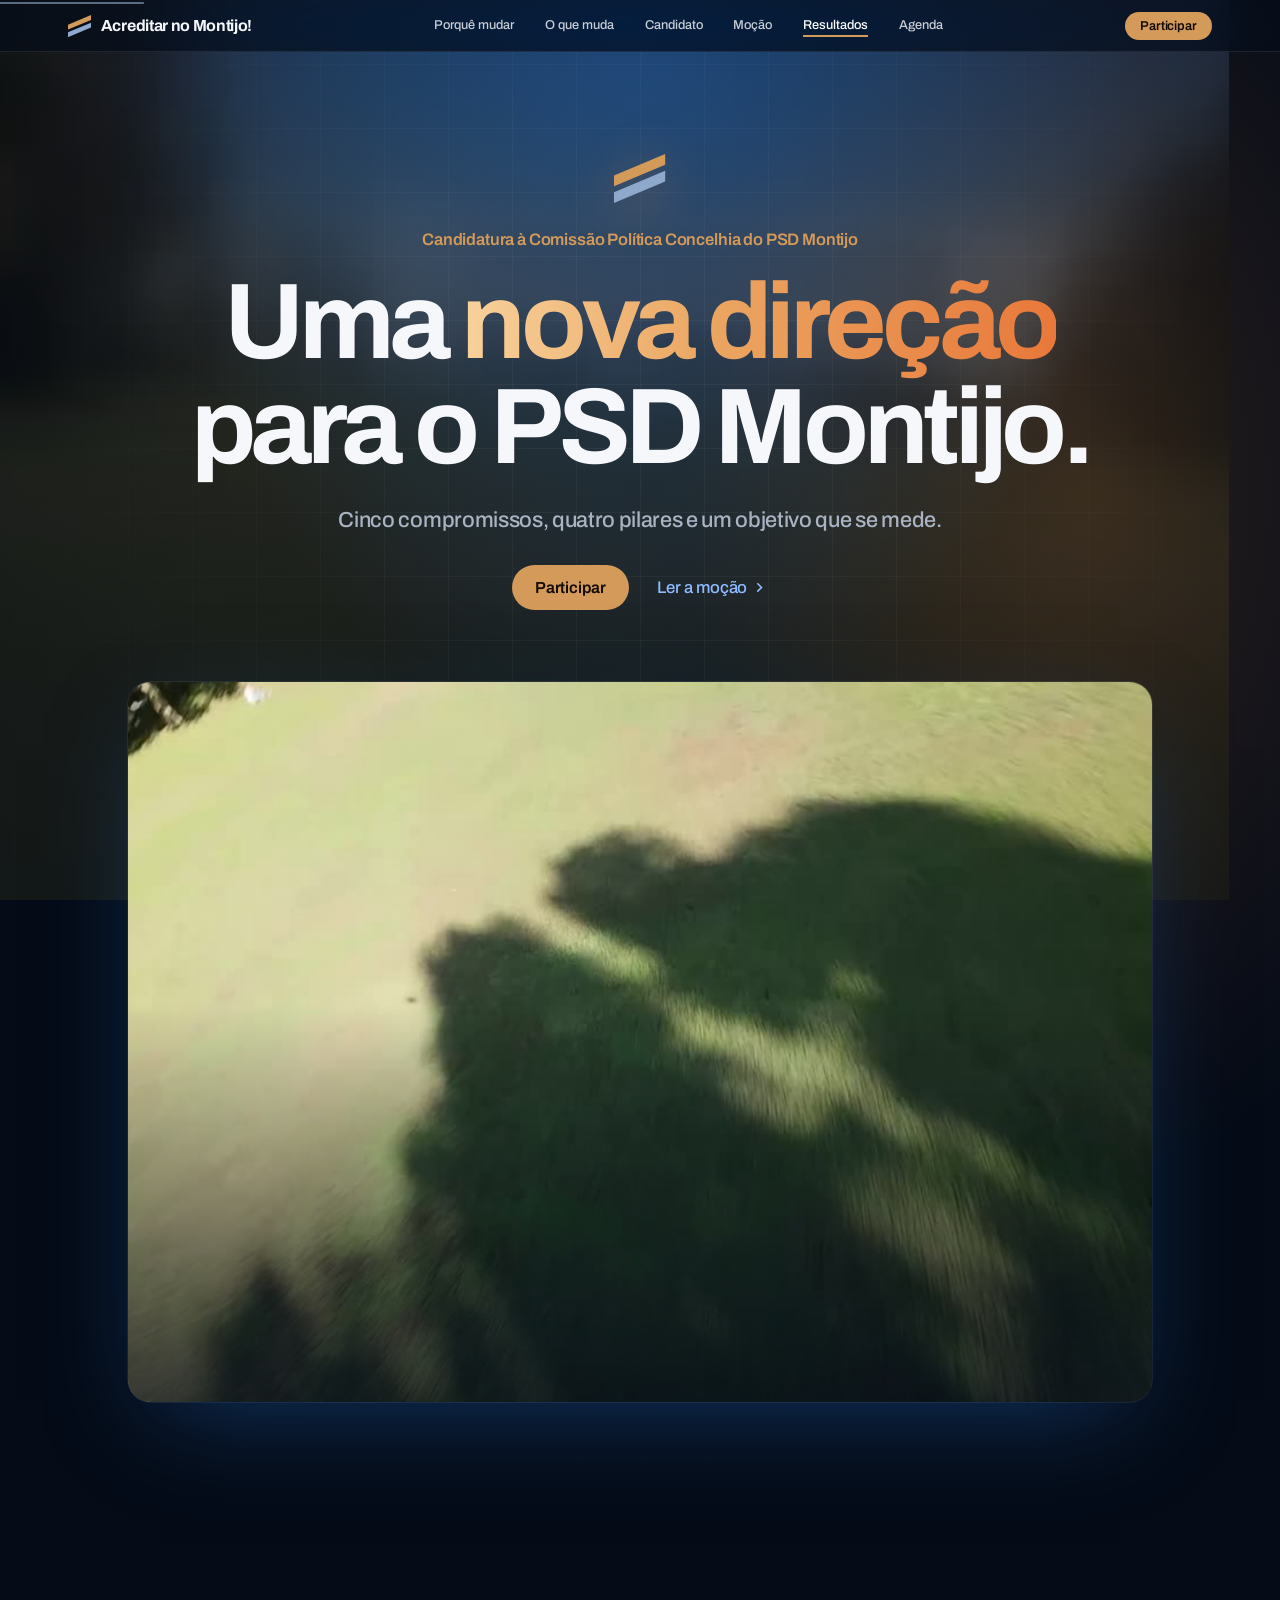
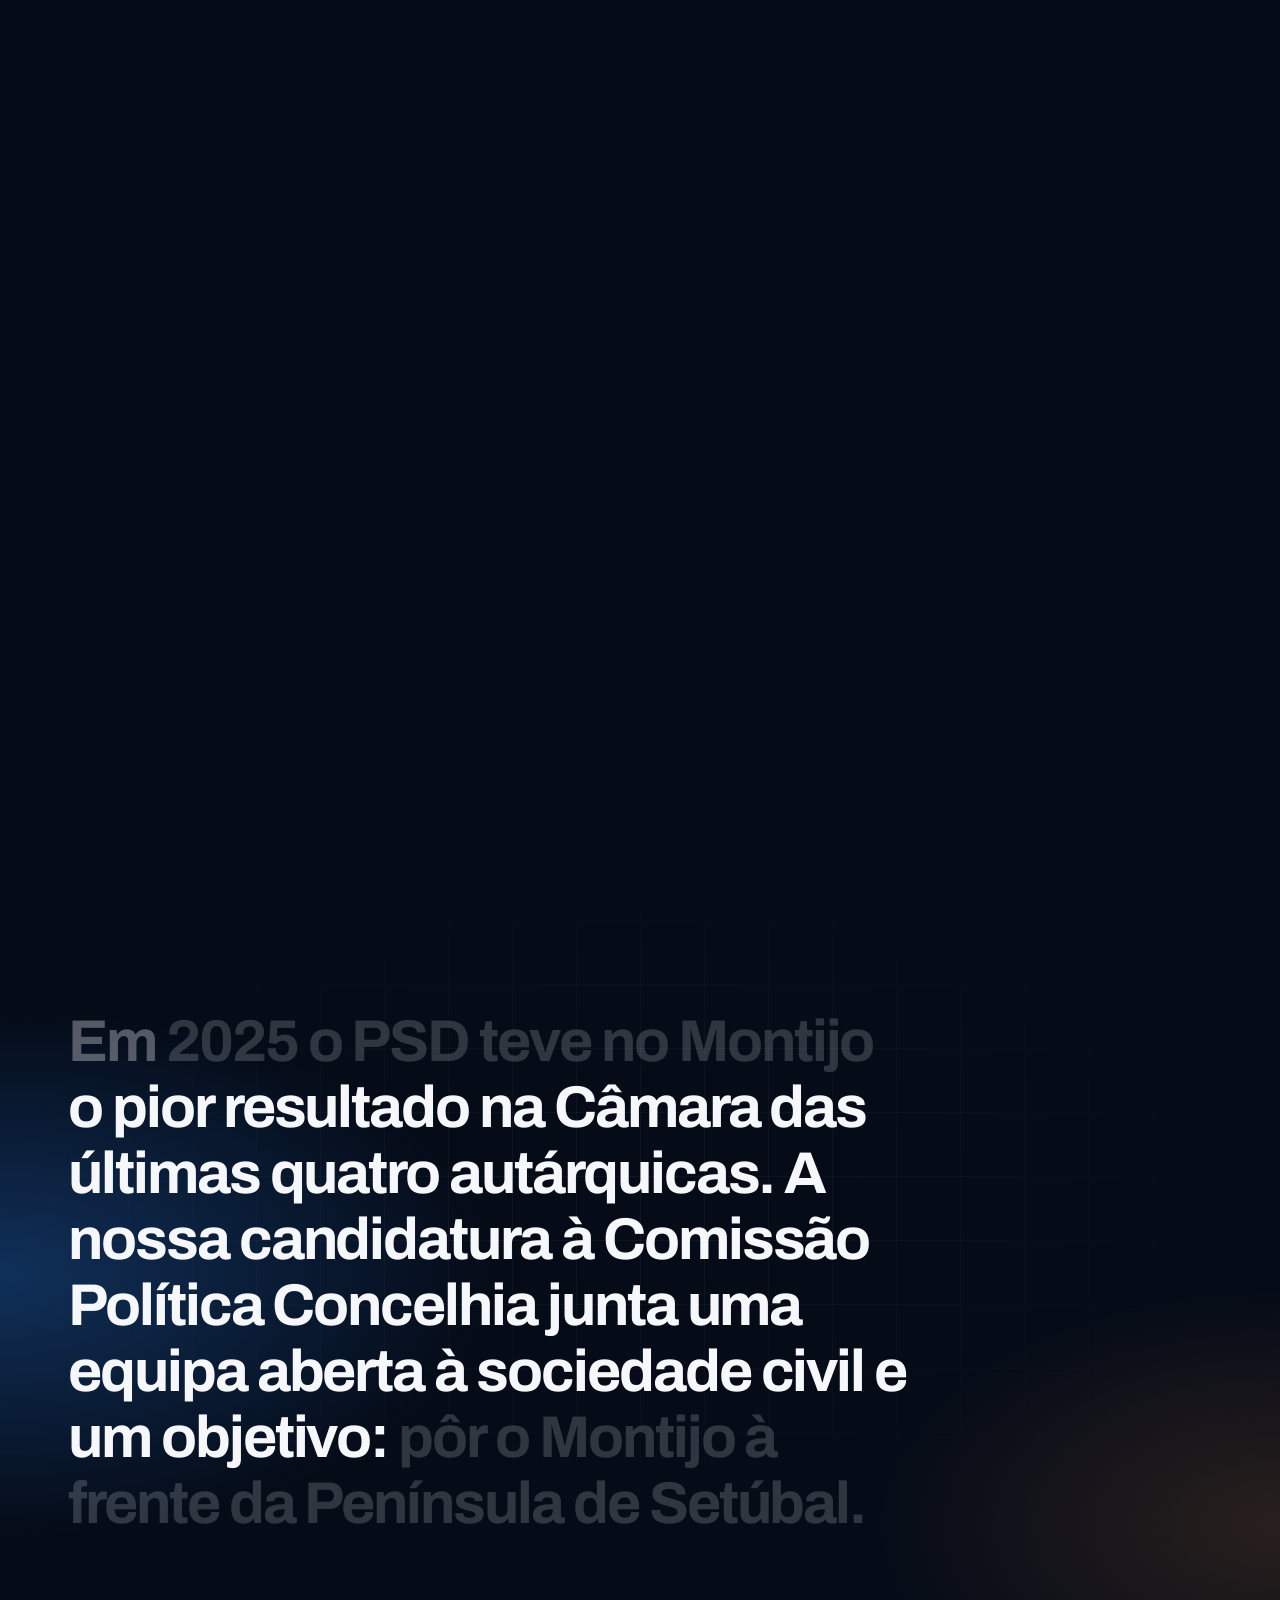
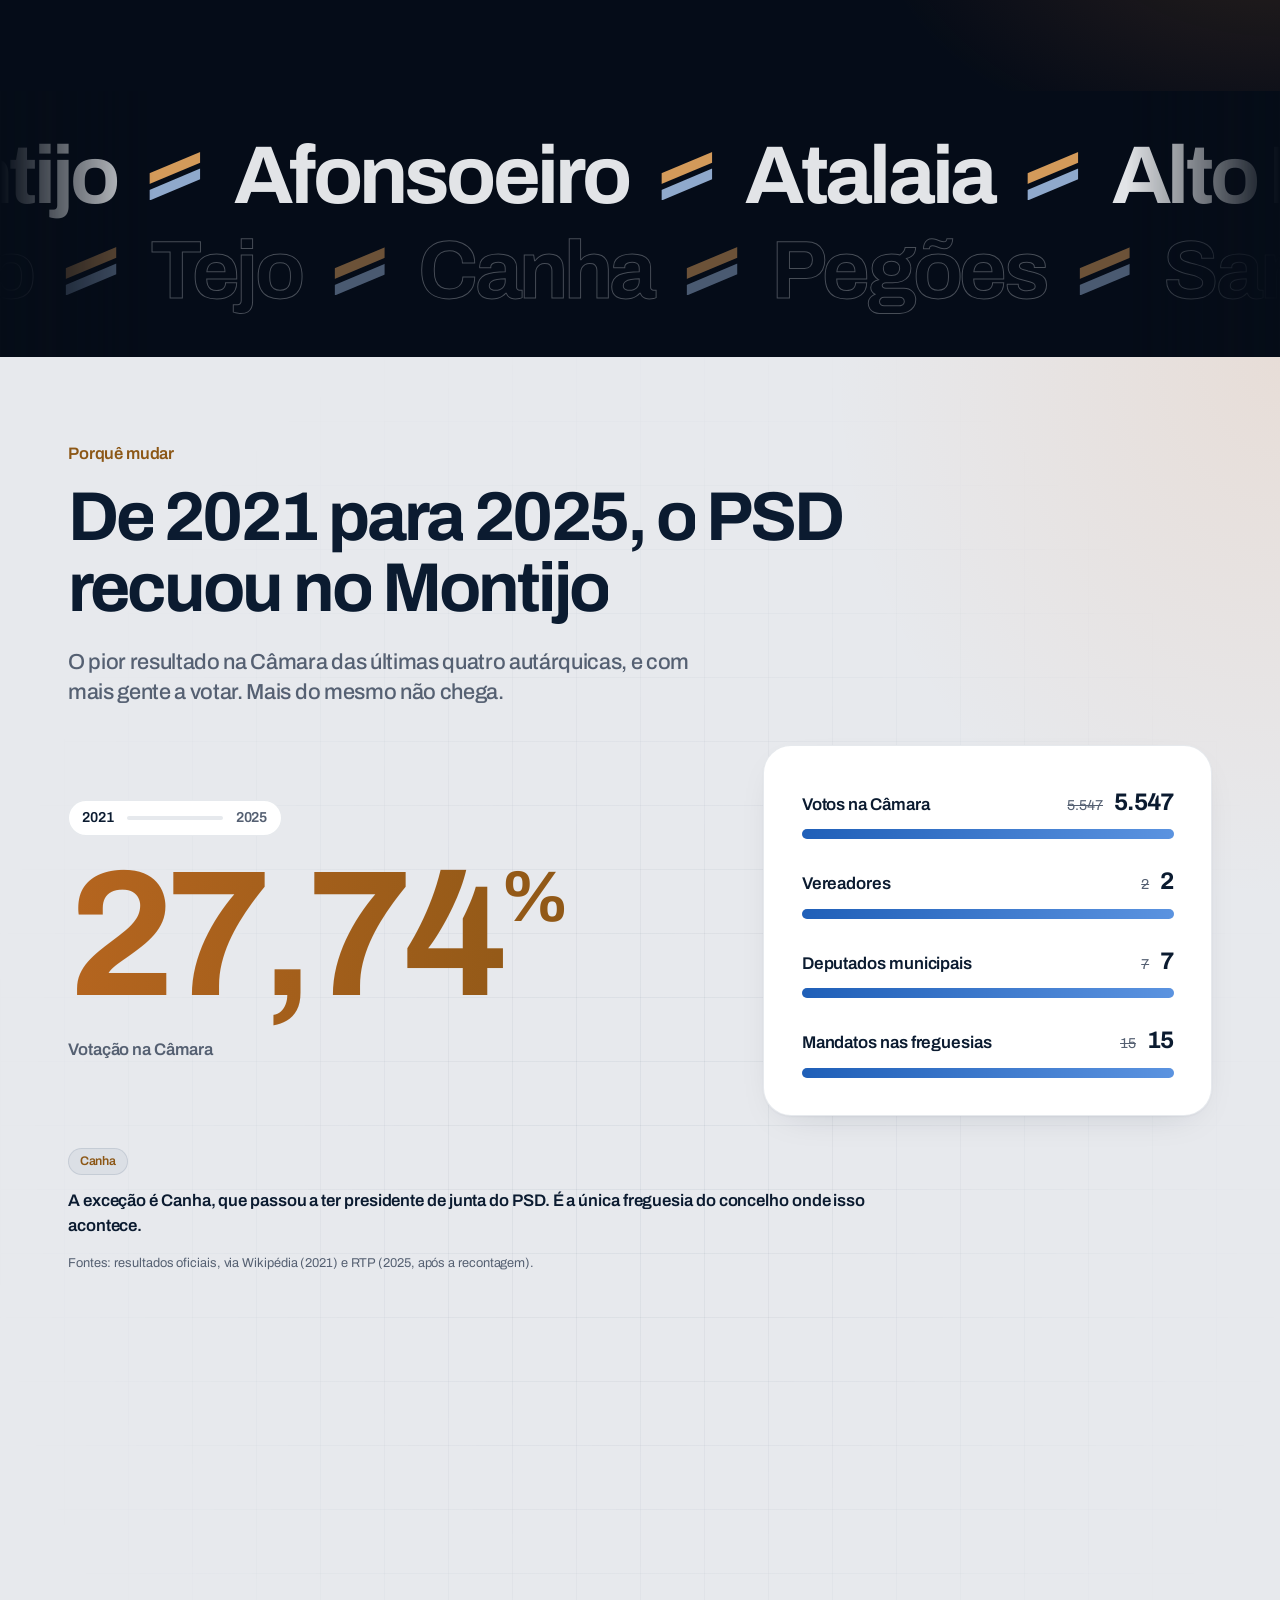
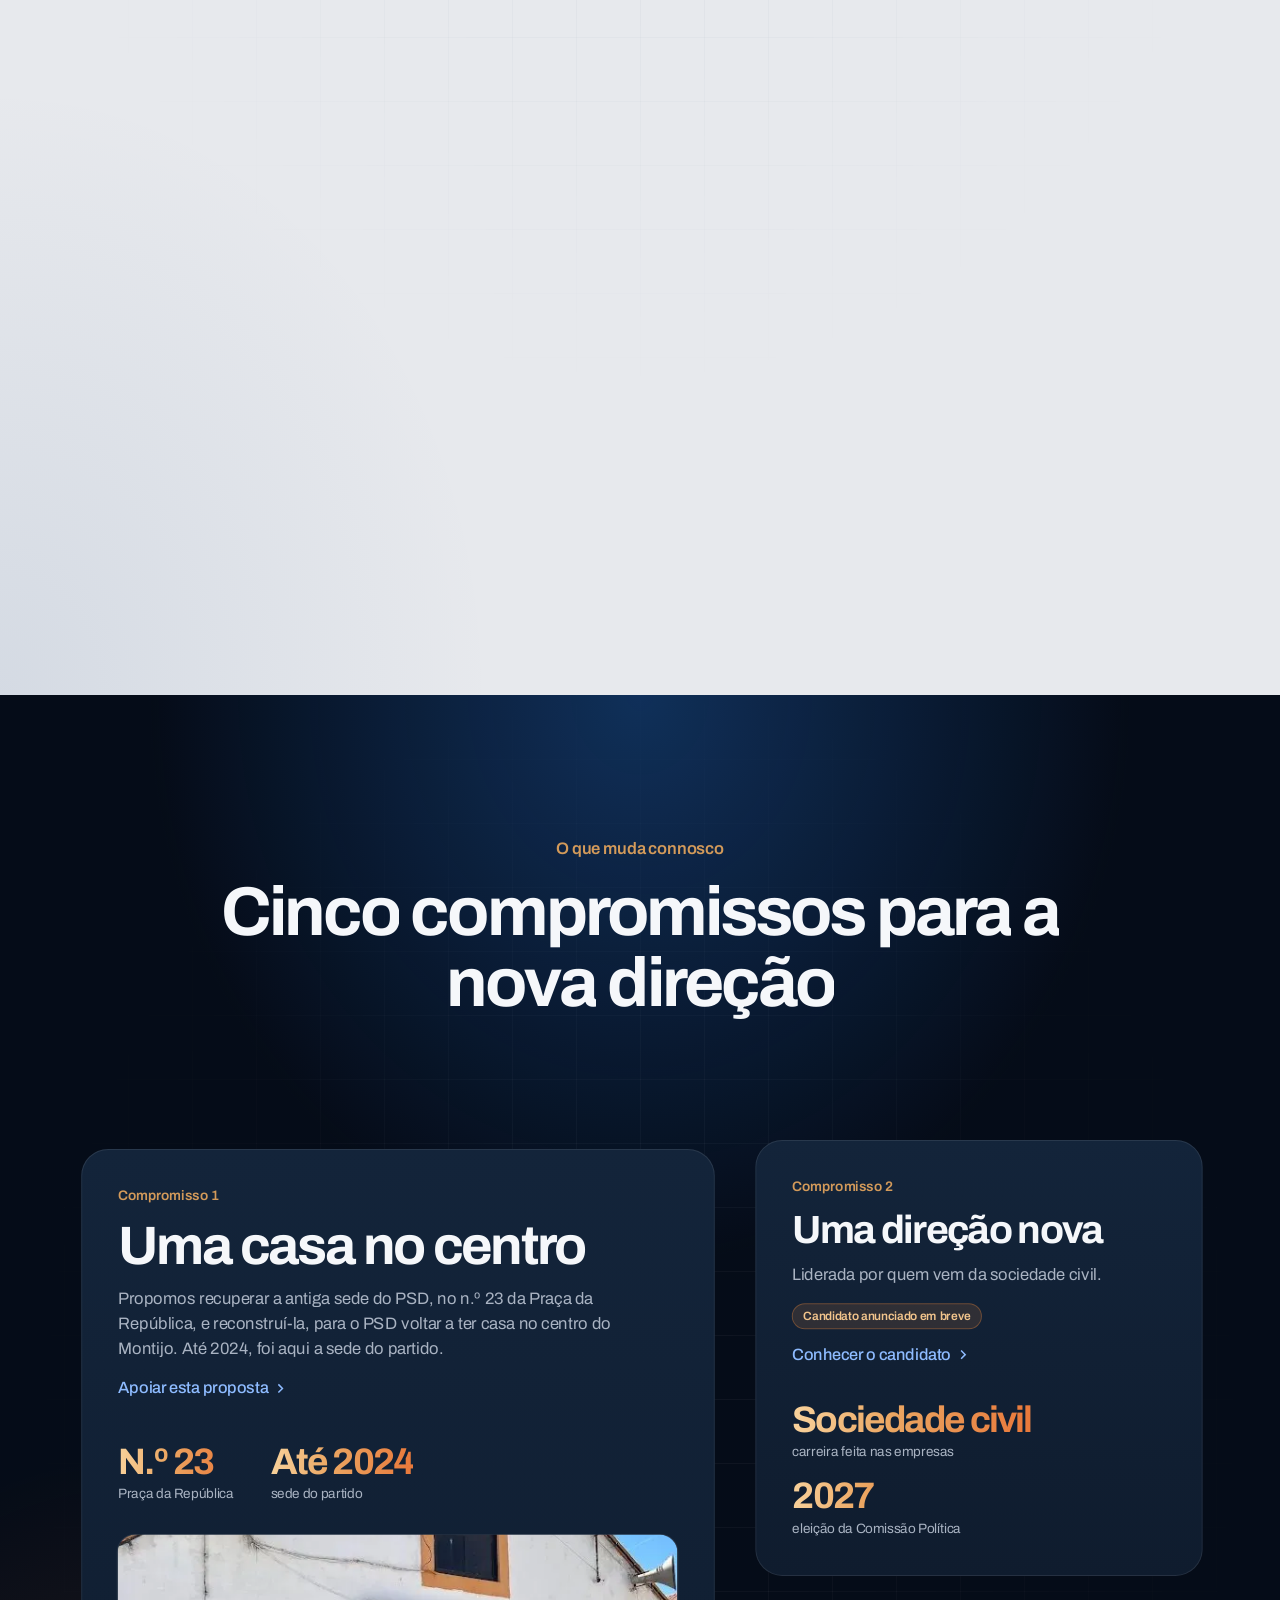
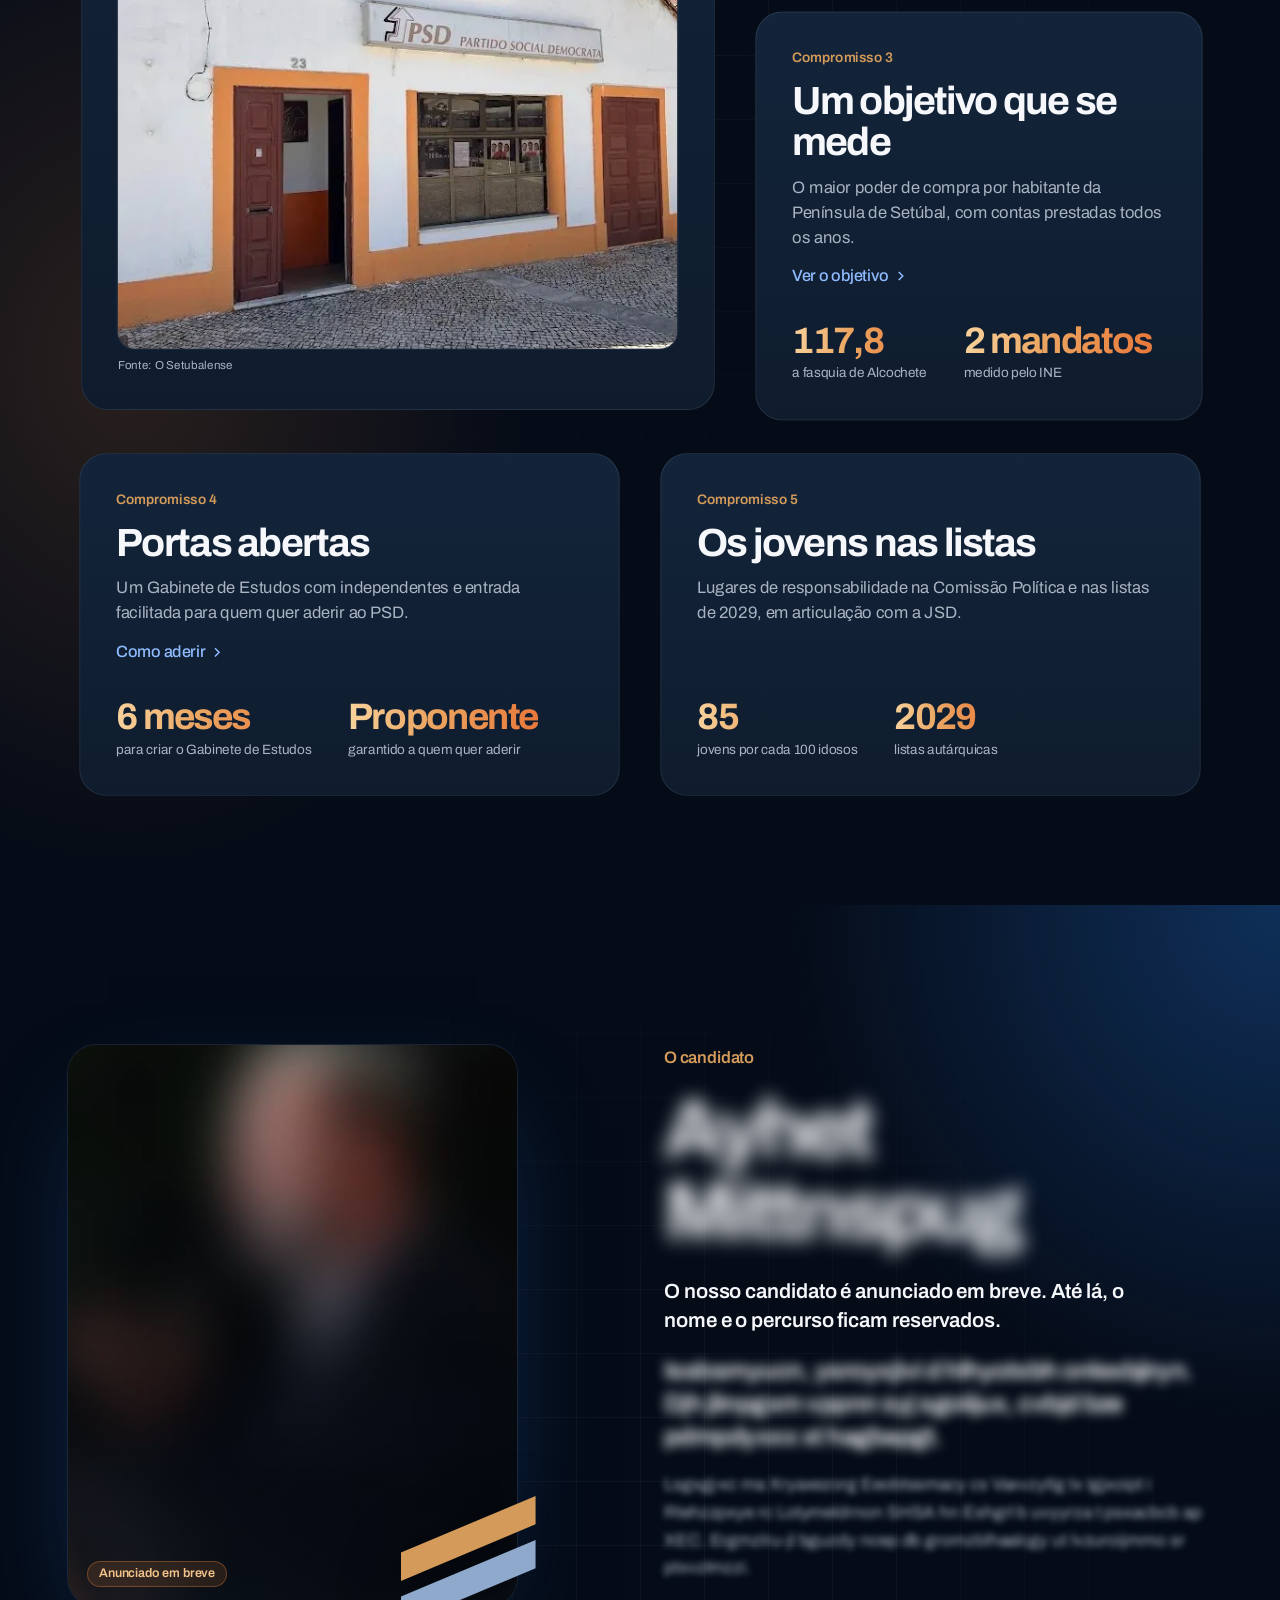
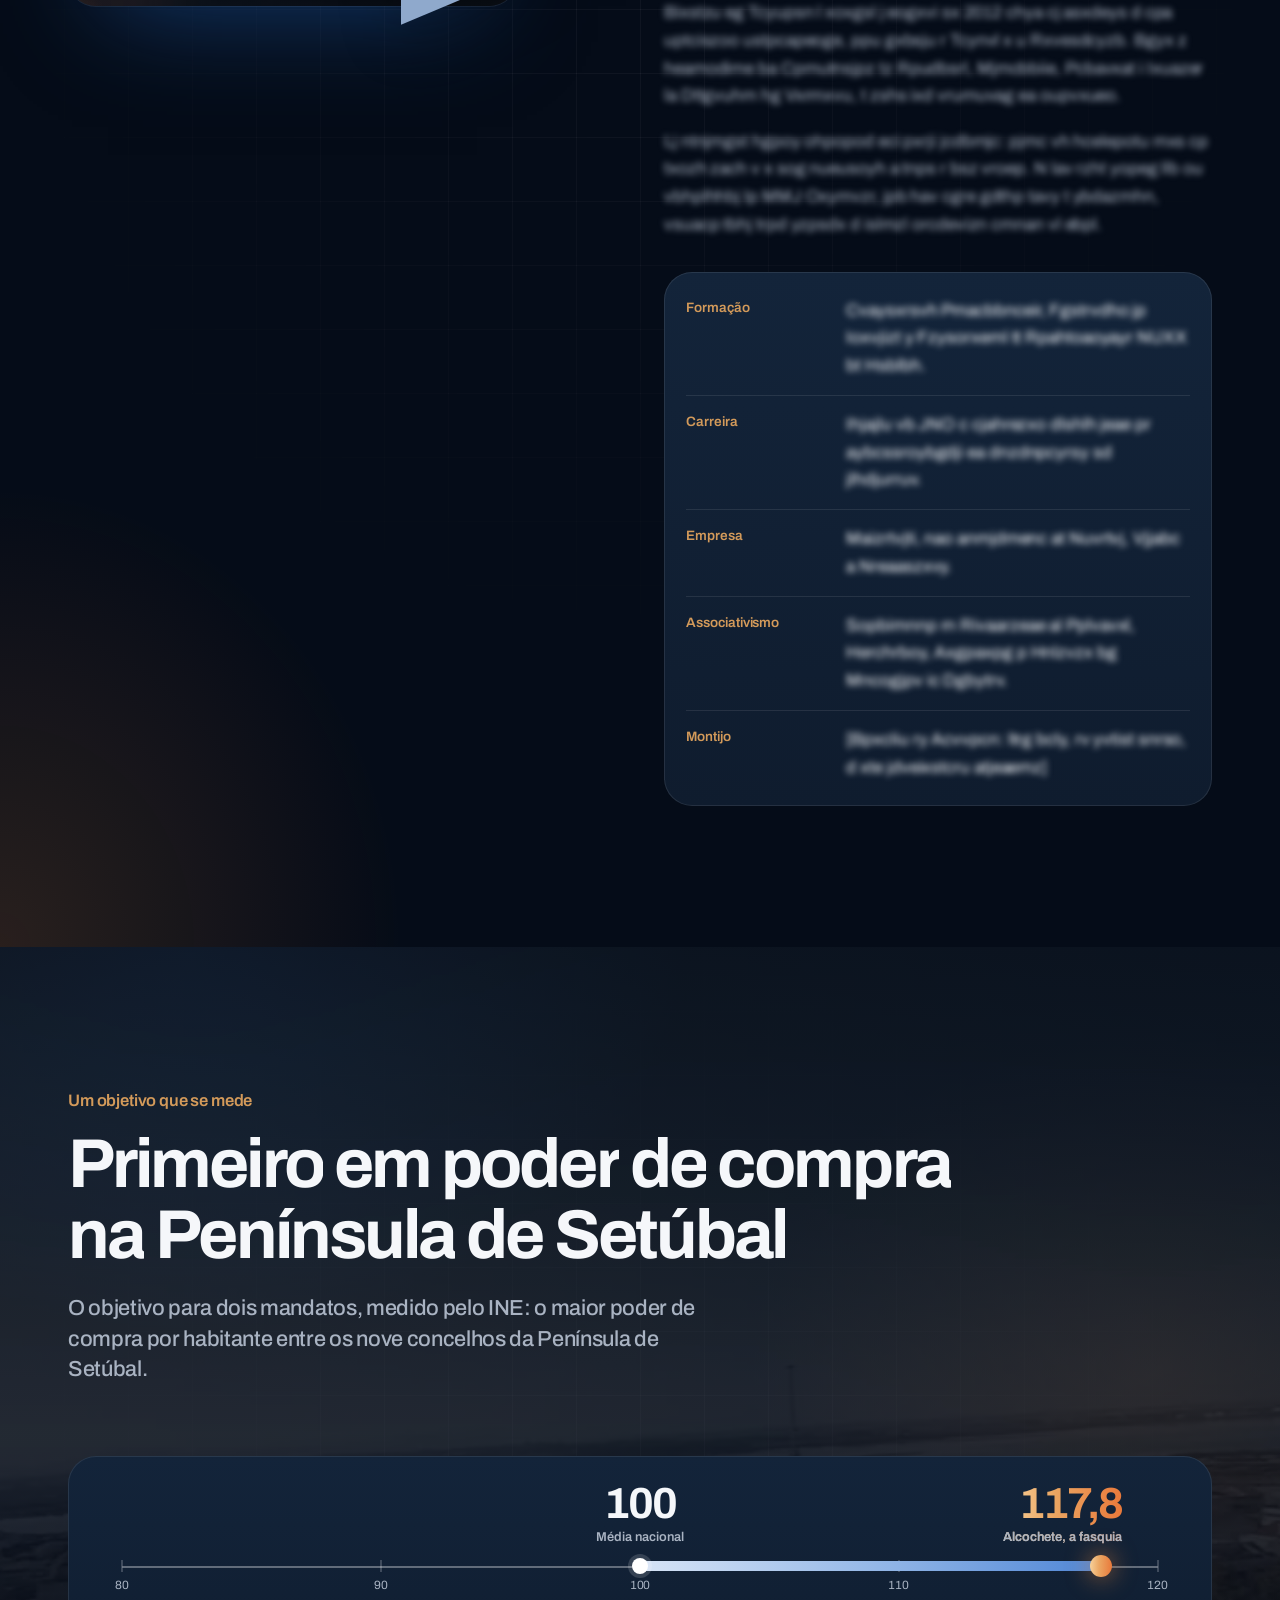
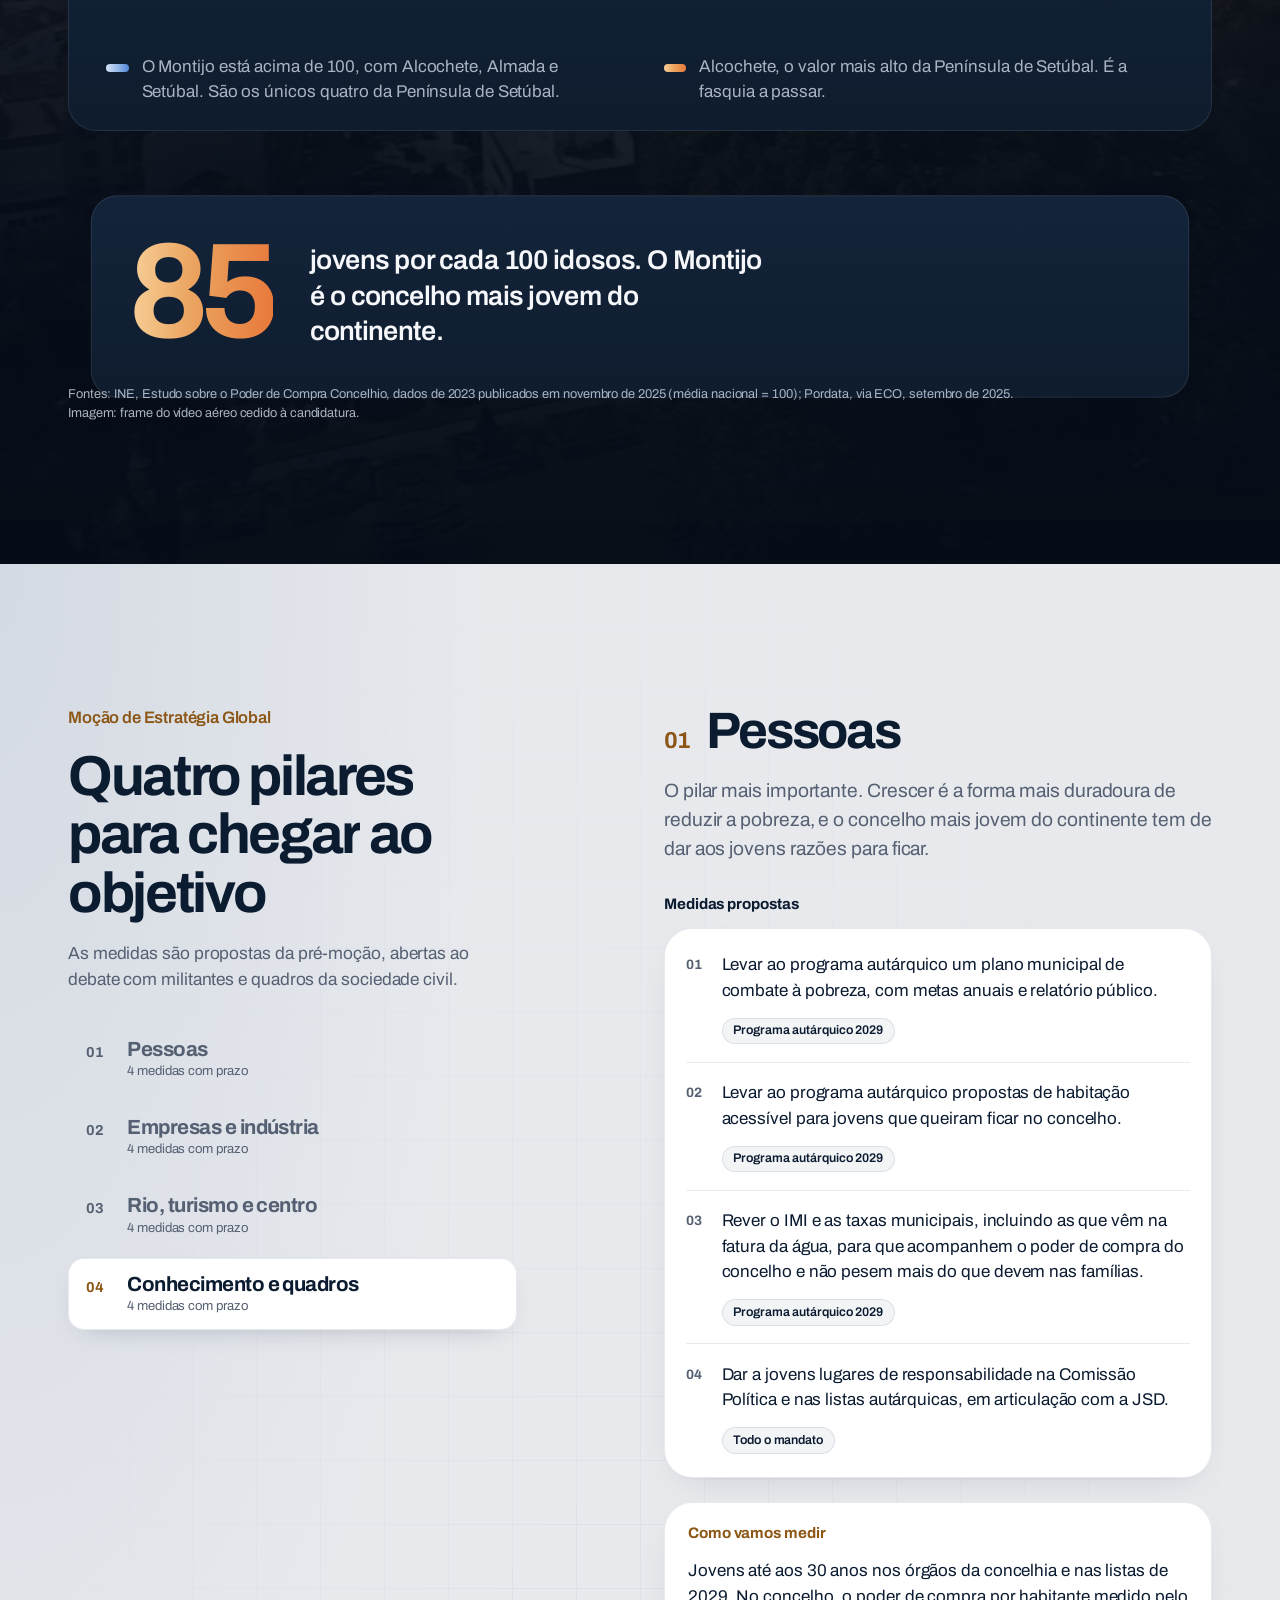
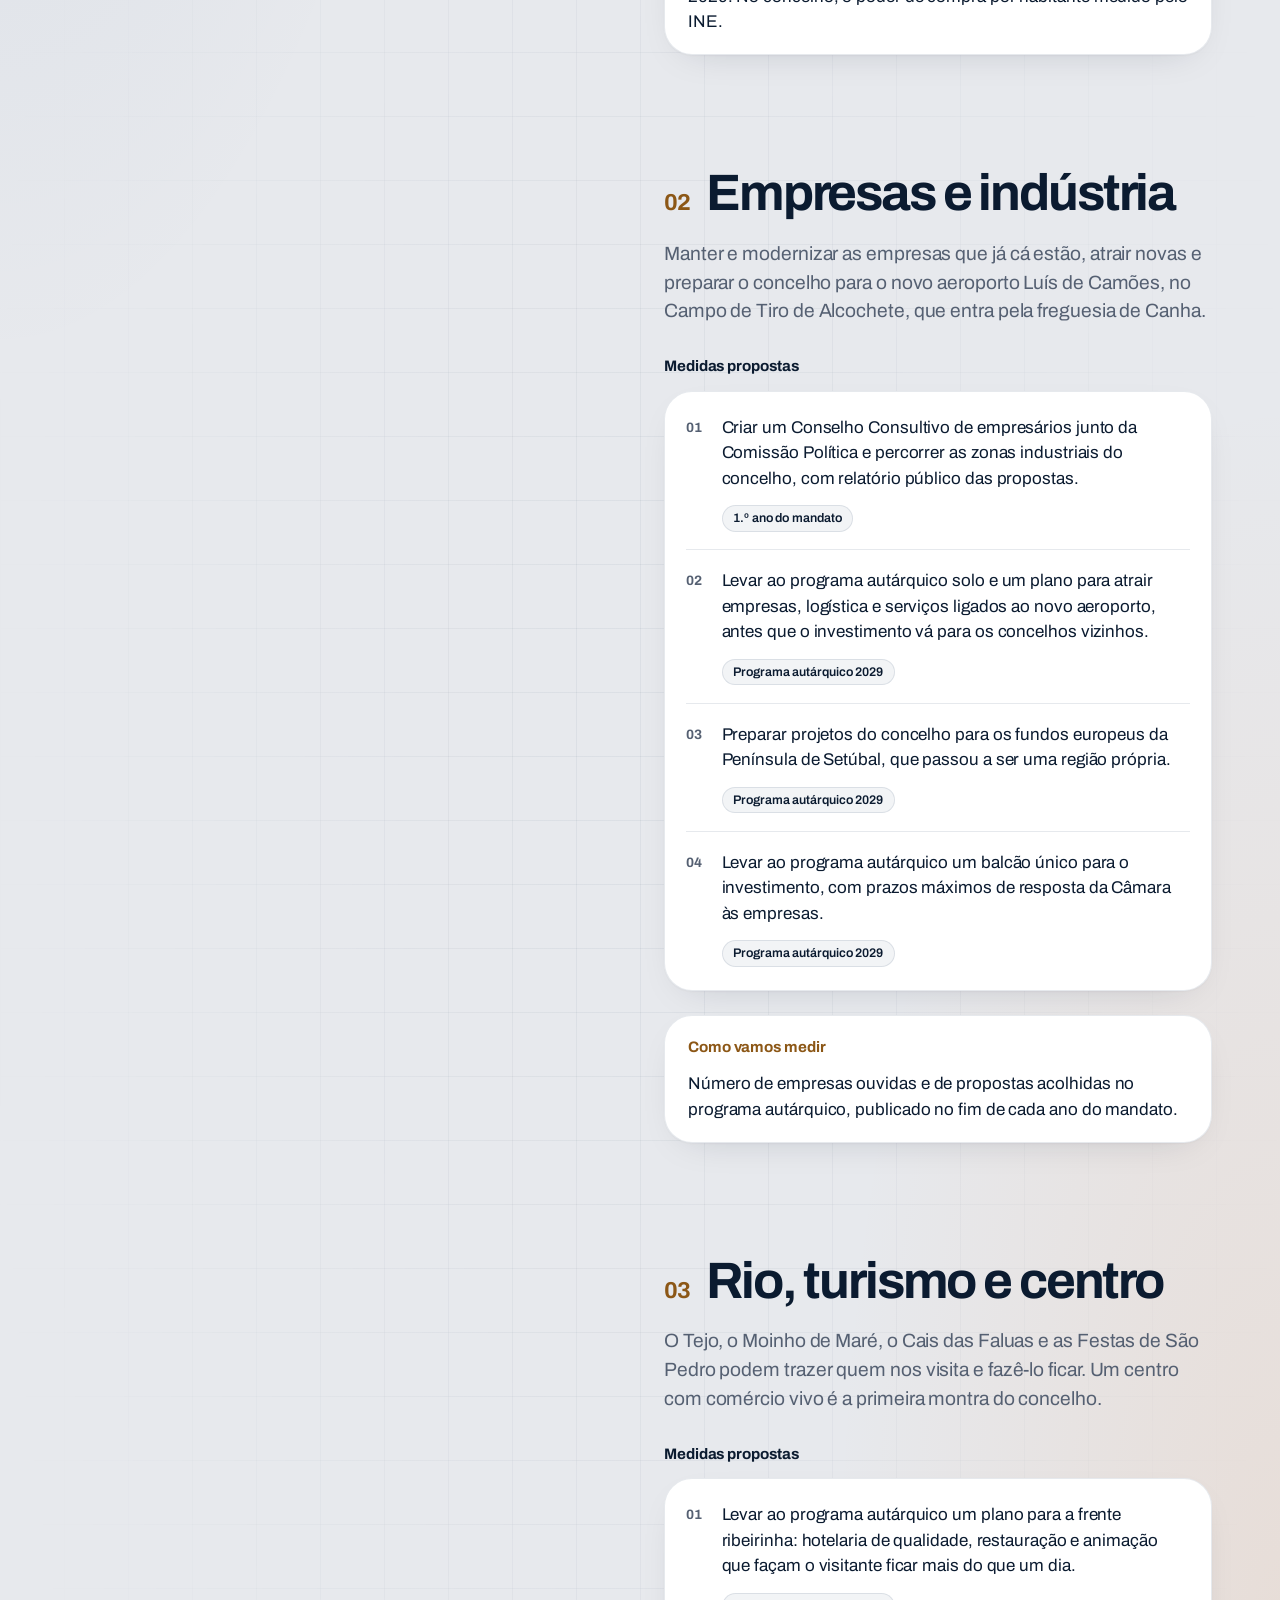
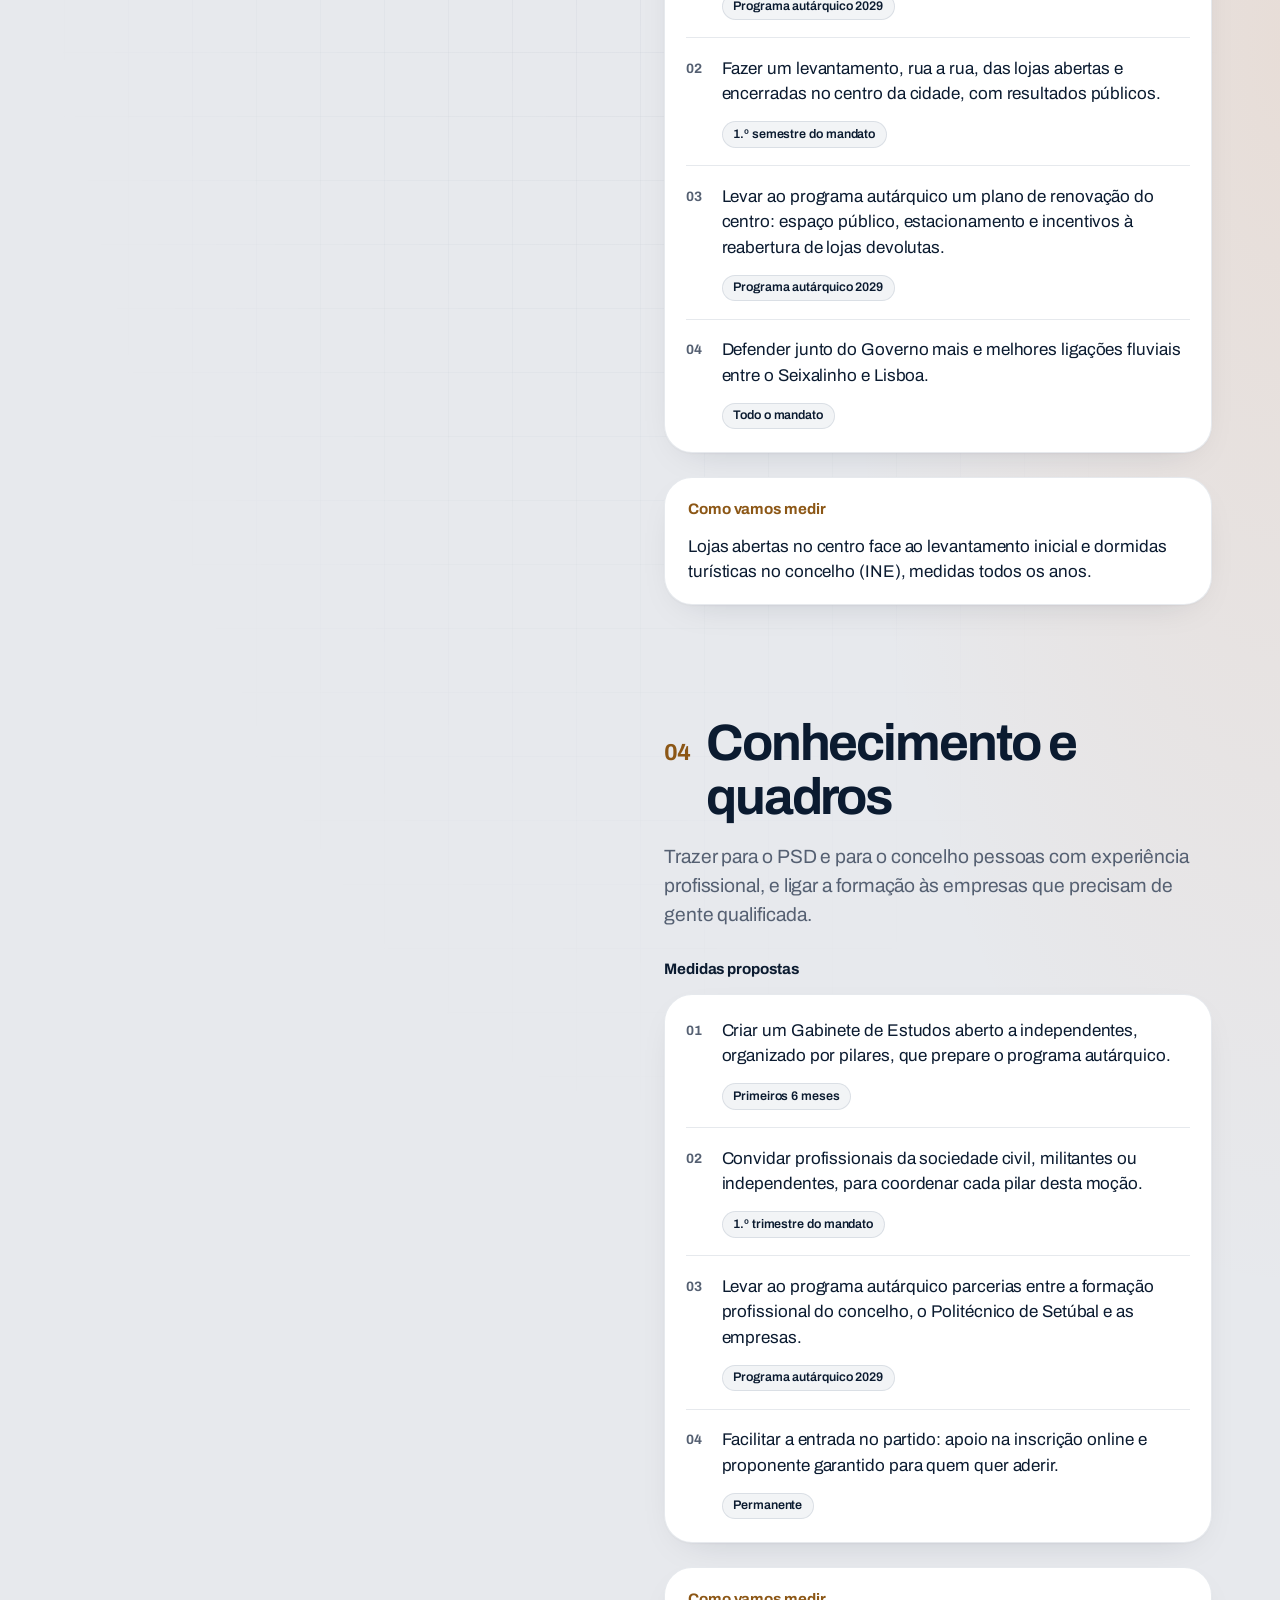
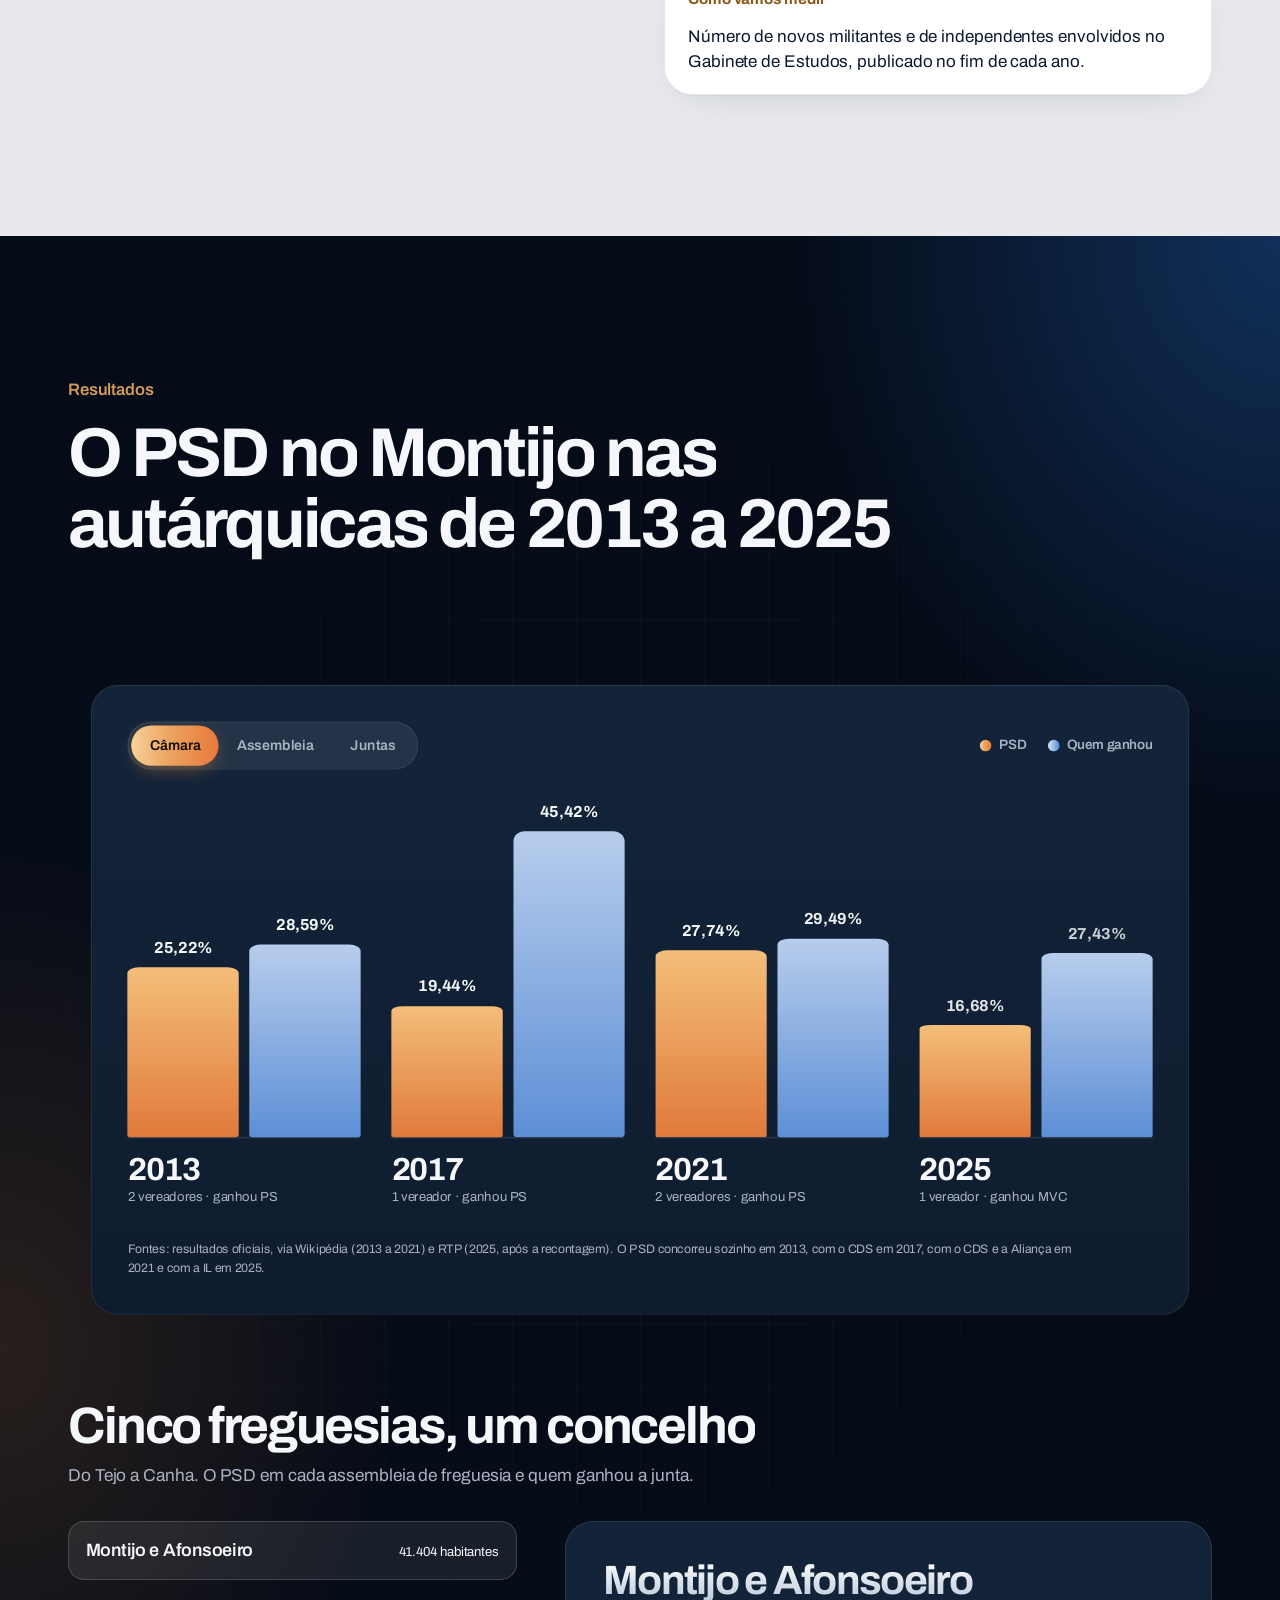
==== commit 7433ca15: "Links diretos para secções levam ao sítio certo Co-Authored-By: Claude Opus 5.5 <noreply@anthropic.c" ====
--- a/index.html
+++ b/index.html
@@ -101,4 +101,4 @@
     </li></ol> <p class="ag__vazio" data-agenda-vazio hidden data-astro-cid-gpb32gez>Sem eventos marcados para os próximos dias. Volta em breve.</p> </div> </div> </div> <script type="application/json" id="eventos-json">{"actualizado":"2026-11-04T02:10:00Z","fonte":"Google Calendar","eventos":[{"id":"0684c2c66e","titulo":"Inauguração Mercado de Natal","categoria":"Natal","inicio":"2026-11-27T18:00","fim":"2026-11-27T19:30","dia_inteiro":false,"t0":1795802400,"t1":1795807800,"local":"Praça da República e Rua Guerra Junqueiro, Montijo","morada":"Praça da República e Rua Guerra Junqueiro, Montijo","url":"https://www.mun-montijo.pt/viver/noticia/mercado-de-natal-2026-com-inscricoes-abertas","destaque":false},{"id":"c1b751b7db","titulo":"Mercado Criativo Artesanato","categoria":"Feira e mercado","inicio":"2026-11-28T09:00","fim":"2026-11-28T13:00","dia_inteiro":false,"t0":1795856400,"t1":1795870800,"local":"Mercado Municipal do Montijo, Montijo","morada":"Mercado Municipal do Montijo, Montijo","url":"https://www.mun-montijo.pt/conhecer/o-que-fazer/eventos/evento-1/mercado-criativo-artesanato-criatividade","destaque":false},{"id":"055449ef2a","titulo":"Prémios Concurso Poesia Montijo Jovem","categoria":"Cultura","inicio":"2026-11-28T15:00","fim":"2026-11-28T16:30","dia_inteiro":false,"t0":1795878000,"t1":1795883400,"local":"Galeria Municipal do Montijo (a confirmar)","morada":"Galeria Municipal do Montijo (a confirmar)","url":"https://www.mun-montijo.pt/conhecer/o-que-fazer/eventos/evento-1/lancamento-das-obras-vencedoras-e-entrega-de-premios-do-xi-concurso-de-poesia-e-ficcao-narrativa-montijo-jovem","destaque":false},{"id":"346502e848","titulo":"Tertuleria com Reinhard Naumann","categoria":"Debate e cidadania","inicio":"2026-11-29T16:00","fim":"2026-11-29T17:30","dia_inteiro":false,"t0":1795968000,"t1":1795973400,"local":"Ateneu Popular de Montijo, Rua Luís Calado Nunes","morada":"Ateneu Popular de Montijo, Rua Luís Calado Nunes, loja H, Montijo","url":"https://www.mun-montijo.pt/conhecer/o-que-fazer/eventos/evento-1/tertuleria-com-reinhard-naumann","destaque":false},{"id":"1aac141a23","titulo":"Decathlon São Silvestre Montijo","categoria":"Desporto","inicio":"2026-12-19T16:30","fim":"2026-12-19T19:00","dia_inteiro":false,"t0":1797697800,"t1":1797706800,"local":"Praça da República, Montijo","morada":"Praça da República, Montijo","url":"https://www.mun-montijo.pt/conhecer/o-que-fazer/eventos/evento-1/decathlon-sao-silvestre-montijo-corrida-e-caminhada","destaque":false},{"id":"b19d343dd2","titulo":"Concerto de Ano Novo, Metropolitana","categoria":"Música","inicio":"2027-01-08T21:00","fim":"2027-01-08T22:30","dia_inteiro":false,"t0":1799442000,"t1":1799447400,"local":"Cinema-Teatro Joaquim d'Almeida, Rua Joaquim d'Almeida","morada":"Cinema-Teatro Joaquim d'Almeida, Rua Joaquim d'Almeida, Montijo","url":"https://www.metropolitana.pt/programacao/concerto-de-ano-novo-2027/","destaque":false}]}</script></section> <section class="part campo" id="participar" aria-labelledby="part-t" data-astro-cid-2257js5a> <div class="container" data-astro-cid-2257js5a> <header class="part__cab cab-seccao cab-seccao--centro" data-astro-cid-2257js5a> <p class="eyebrow" data-reveal data-astro-cid-2257js5a>Participar</p> <h2 class="display part__h2" id="part-t" data-split="mascara" data-astro-cid-2257js5a>Para mudar, é preciso votar</h2> <p class="lead" data-reveal data-astro-cid-2257js5a>Na eleição da Comissão Política Concelhia votam os militantes com as quotas em dia. Se ainda não és militante, adere já.</p> </header> <ol class="formas" data-astro-cid-2257js5a> <li class="forma" data-surge data-astro-cid-2257js5a> <a class="forma__miolo cartao-t" data-luz href="#formulario" data-astro-cid-2257js5a> <span class="luz" aria-hidden="true" data-astro-cid-2257js5a></span><svg class="simbolo forma__simbolo" viewBox="0 17.7 185.1 177.2" aria-hidden="true" focusable="false" data-astro-cid-2257js5a="true"> <path class="simbolo__a" d="M0 134.5 L185.1 56.7 L185.1 17.7 L0 95.5Z"></path> <path class="simbolo__b" d="M0 194.9 L185.1 117.1 L185.1 78.1 L0 155.9Z"></path> </svg> <span class="forma__n num" data-astro-cid-2257js5a>01</span> <span class="forma__t display" data-astro-cid-2257js5a>Trazer a tua experiência</span> <span class="forma__p" data-astro-cid-2257js5a>Procuramos pessoas com experiência e vontade de servir o Montijo, militantes ou independentes.</span> <span class="forma__acao" data-astro-cid-2257js5a> Juntar-me <svg class="seta" viewBox="0 0 24 24" fill="none" stroke="currentColor" stroke-width="2.4" aria-hidden="true" data-astro-cid-2257js5a><path d="M12 4v15M5 13l7 7 7-7" data-astro-cid-2257js5a></path></svg> </span>  </a> </li><li class="forma" data-surge data-astro-cid-2257js5a> <a class="forma__miolo cartao-t" data-luz href="https://adesoes.psd.pt" target="_blank" rel="noopener" data-astro-cid-2257js5a> <span class="luz" aria-hidden="true" data-astro-cid-2257js5a></span><svg class="simbolo forma__simbolo" viewBox="0 17.7 185.1 177.2" aria-hidden="true" focusable="false" data-astro-cid-2257js5a="true"> <path class="simbolo__a" d="M0 134.5 L185.1 56.7 L185.1 17.7 L0 95.5Z"></path> <path class="simbolo__b" d="M0 194.9 L185.1 117.1 L185.1 78.1 L0 155.9Z"></path> </svg> <span class="forma__n num" data-astro-cid-2257js5a>02</span> <span class="forma__t display" data-astro-cid-2257js5a>Aderir ao PSD</span> <span class="forma__p" data-astro-cid-2257js5a>A inscrição faz-se na plataforma oficial do partido e precisa de um proponente. Se não conheces nenhum, escreve-nos. Os dados da inscrição são tratados pelo PSD, não por esta candidatura.</span> <span class="forma__acao" data-astro-cid-2257js5a> Ir para adesoes.psd.pt <svg class="seta" viewBox="0 0 24 24" fill="none" stroke="currentColor" stroke-width="2.4" aria-hidden="true" data-astro-cid-2257js5a><path d="M7 17 17 7M8 7h9v9" data-astro-cid-2257js5a></path></svg> </span> <span class="so-leitor" data-astro-cid-2257js5a>(abre noutro separador)</span> </a> </li><li class="forma" data-surge data-astro-cid-2257js5a> <a class="forma__miolo cartao-t" data-luz href="https://militante.psd.pt" target="_blank" rel="noopener" data-astro-cid-2257js5a> <span class="luz" aria-hidden="true" data-astro-cid-2257js5a></span><svg class="simbolo forma__simbolo" viewBox="0 17.7 185.1 177.2" aria-hidden="true" focusable="false" data-astro-cid-2257js5a="true"> <path class="simbolo__a" d="M0 134.5 L185.1 56.7 L185.1 17.7 L0 95.5Z"></path> <path class="simbolo__b" d="M0 194.9 L185.1 117.1 L185.1 78.1 L0 155.9Z"></path> </svg> <span class="forma__n num" data-astro-cid-2257js5a>03</span> <span class="forma__t display" data-astro-cid-2257js5a>Ter as quotas em dia</span> <span class="forma__p" data-astro-cid-2257js5a>Só vota quem tem as quotas pagas. Confirma a tua situação na área de militante do PSD antes da eleição.</span> <span class="forma__acao" data-astro-cid-2257js5a> Ir para militante.psd.pt <svg class="seta" viewBox="0 0 24 24" fill="none" stroke="currentColor" stroke-width="2.4" aria-hidden="true" data-astro-cid-2257js5a><path d="M7 17 17 7M8 7h9v9" data-astro-cid-2257js5a></path></svg> </span> <span class="so-leitor" data-astro-cid-2257js5a>(abre noutro separador)</span> </a> </li> </ol> <div class="part__grelha" id="formulario" data-astro-cid-2257js5a> <form class="form cartao-t" data-form action="mailto:participa@acreditarnomontijo.pt" method="post" enctype="text/plain" novalidate data-astro-cid-2257js5a> <h3 class="form__t display" data-astro-cid-2257js5a>Juntar-me à candidatura</h3> <p class="form__i" data-astro-cid-2257js5a>Preenche e carrega em Preparar email. Abre-se o teu programa de email com a mensagem pronta para participa@acreditarnomontijo.pt. Este site não guarda nada do que escreves.</p> <div class="form__linha" data-astro-cid-2257js5a> <div class="campo-f" data-astro-cid-2257js5a> <label for="f-nome" data-astro-cid-2257js5a>Nome</label> <input id="f-nome" name="nome" type="text" autocomplete="name" required aria-describedby="f-nome-e" data-astro-cid-2257js5a> <span class="erro" id="f-nome-e" data-erro="f-nome" hidden data-astro-cid-2257js5a>Diz-nos o teu nome.</span> </div> <div class="campo-f" data-astro-cid-2257js5a> <label for="f-freg" data-astro-cid-2257js5a>Freguesia onde vives <span class="opc" data-astro-cid-2257js5a>(opcional)</span></label> <select id="f-freg" name="freguesia" data-astro-cid-2257js5a> <option value="" data-astro-cid-2257js5a>Escolhe uma opção</option> <option data-astro-cid-2257js5a>Montijo e Afonsoeiro</option><option data-astro-cid-2257js5a>Atalaia e Alto Estanqueiro-Jardia</option><option data-astro-cid-2257js5a>Sarilhos Grandes</option><option data-astro-cid-2257js5a>Pegões</option><option data-astro-cid-2257js5a>Canha</option><option data-astro-cid-2257js5a>Fora do concelho</option> </select> </div> </div> <div class="form__linha" data-astro-cid-2257js5a> <div class="campo-f" data-astro-cid-2257js5a> <label for="f-area" data-astro-cid-2257js5a>Área profissional <span class="opc" data-astro-cid-2257js5a>(opcional)</span></label> <input id="f-area" name="area" type="text" autocomplete="organization-title" data-astro-cid-2257js5a> </div> <fieldset class="campo-f campo-f--radio" data-astro-cid-2257js5a> <legend data-astro-cid-2257js5a>És militante do PSD? <span class="opc" data-astro-cid-2257js5a>(opcional)</span></legend> <div class="opcoes" data-astro-cid-2257js5a> <label class="opcao" data-astro-cid-2257js5a><input type="radio" name="militante" value="Sim" data-astro-cid-2257js5a><span data-astro-cid-2257js5a>Sim</span></label><label class="opcao" data-astro-cid-2257js5a><input type="radio" name="militante" value="Não" data-astro-cid-2257js5a><span data-astro-cid-2257js5a>Não</span></label><label class="opcao" data-astro-cid-2257js5a><input type="radio" name="militante" value="Prefiro não dizer" data-astro-cid-2257js5a><span data-astro-cid-2257js5a>Prefiro não dizer</span></label> </div> </fieldset> </div> <fieldset class="campo-f" data-astro-cid-2257js5a> <legend data-astro-cid-2257js5a>Como queres ajudar?</legend> <div class="opcoes opcoes--fichas" data-astro-cid-2257js5a> <label class="ficha" data-astro-cid-2257js5a><input type="checkbox" name="ajuda" value="Contribuir com a minha experiência profissional" data-astro-cid-2257js5a><span data-astro-cid-2257js5a>Contribuir com a minha experiência profissional</span></label><label class="ficha" data-astro-cid-2257js5a><input type="checkbox" name="ajuda" value="Divulgar junto de amigos e família" data-astro-cid-2257js5a><span data-astro-cid-2257js5a>Divulgar junto de amigos e família</span></label><label class="ficha" data-astro-cid-2257js5a><input type="checkbox" name="ajuda" value="Estar em encontros nas freguesias" data-astro-cid-2257js5a><span data-astro-cid-2257js5a>Estar em encontros nas freguesias</span></label><label class="ficha" data-astro-cid-2257js5a><input type="checkbox" name="ajuda" value="Dar ideias e propostas" data-astro-cid-2257js5a><span data-astro-cid-2257js5a>Dar ideias e propostas</span></label><label class="ficha" data-astro-cid-2257js5a><input type="checkbox" name="ajuda" value="Outra forma, explico na mensagem" data-astro-cid-2257js5a><span data-astro-cid-2257js5a>Outra forma, explico na mensagem</span></label> </div> </fieldset> <div class="campo-f" data-astro-cid-2257js5a> <label for="f-msg" data-astro-cid-2257js5a>Mensagem <span class="opc" data-astro-cid-2257js5a>(opcional)</span></label> <textarea id="f-msg" name="mensagem" rows="4" data-astro-cid-2257js5a></textarea> </div> <div class="form__consent" data-astro-cid-2257js5a> <label class="caixa" data-astro-cid-2257js5a><input type="checkbox" id="f-idade" required aria-describedby="f-idade-e" data-astro-cid-2257js5a><span data-astro-cid-2257js5a>Tenho 16 anos ou mais.</span></label> <span class="erro" id="f-idade-e" data-erro="f-idade" hidden data-astro-cid-2257js5a>Confirma que tens 16 anos ou mais.</span> <label class="caixa" data-astro-cid-2257js5a><input type="checkbox" id="f-consent" required aria-describedby="f-consent-e" data-astro-cid-2257js5a><span data-astro-cid-2257js5a>Dou o meu consentimento explícito para que a candidatura Acreditar no Montijo! use estes dados, incluindo a indicação de militância e o que escrevi, para me contactar sobre a candidatura. Posso retirá-lo a qualquer momento.</span></label> <span class="erro" id="f-consent-e" data-erro="f-consent" hidden data-astro-cid-2257js5a>Sem o teu consentimento não podemos usar estes dados.</span> </div> <details class="dados" data-astro-cid-2257js5a> <summary data-astro-cid-2257js5a>Os teus dados, em resumo</summary> <dl data-astro-cid-2257js5a> <dt data-astro-cid-2257js5a>Quem trata</dt><dd data-astro-cid-2257js5a>[nome do responsável pelo tratamento dos dados]<span class="ph" title="Texto provisório, substituir em src/content/site.ts">Placeholder</span>, em nome da candidatura Acreditar no Montijo!</dd> <dt data-astro-cid-2257js5a>Para quê</dt><dd data-astro-cid-2257js5a>Responder-te e contactar-te sobre a candidatura. Nada mais.</dd> <dt data-astro-cid-2257js5a>Com que base</dt><dd data-astro-cid-2257js5a>O teu consentimento explícito, porque a militância e o que escreves podem revelar a tua opinião política (RGPD, artigos 6.º, n.º 1, alínea a), e 9.º, n.º 2, alínea a)).</dd> <dt data-astro-cid-2257js5a>Até quando</dt><dd data-astro-cid-2257js5a>Até seis meses depois da eleição da Comissão Política Concelhia, ou antes, se pedires.</dd> <dt data-astro-cid-2257js5a>Os teus direitos</dt><dd data-astro-cid-2257js5a>Ver, corrigir ou apagar os teus dados e retirar o consentimento quando quiseres, escrevendo para geral@acreditarnomontijo.pt. Podes também reclamar à CNPD.</dd> </dl> <a class="lig" href="/privacidade/" data-astro-cid-2257js5a>Ler a política de privacidade completa</a> </details> <button class="btn" type="submit" data-astro-cid-2257js5a>
 Preparar email
 <svg class="btn__seta" viewBox="0 0 24 24" fill="none" stroke="currentColor" stroke-width="2.4" aria-hidden="true" data-astro-cid-2257js5a><path d="M4 12h15M13 5l7 7-7 7" data-astro-cid-2257js5a></path></svg> </button> <p class="form__estado" id="form-estado" role="status" aria-live="polite" data-astro-cid-2257js5a>Se o email não abrir, escreve diretamente para participa@acreditarnomontijo.pt.</p> </form> <aside class="contactos" aria-labelledby="ct-t" data-astro-cid-2257js5a> <h3 class="contactos__t eyebrow" id="ct-t" data-astro-cid-2257js5a>Contactos</h3> <ul data-astro-cid-2257js5a> <li data-reveal data-astro-cid-2257js5a> <a class="canal" href="mailto:geral@acreditarnomontijo.pt" data-astro-cid-2257js5a> <span class="canal__rot display" data-astro-cid-2257js5a>Assuntos gerais</span> <span class="canal__p" data-astro-cid-2257js5a>Imprensa, pedidos de informação e tudo o que não seja para participar.</span> <span class="canal__email" data-astro-cid-2257js5a>geral@acreditarnomontijo.pt <svg class="seta" viewBox="0 0 24 24" fill="none" stroke="currentColor" stroke-width="2.2" aria-hidden="true" data-astro-cid-2257js5a><path d="M7 17 17 7M8 7h9v9" data-astro-cid-2257js5a></path></svg> </span> </a> </li><li data-reveal data-astro-cid-2257js5a> <a class="canal" href="mailto:participa@acreditarnomontijo.pt" data-astro-cid-2257js5a> <span class="canal__rot display" data-astro-cid-2257js5a>Participar</span> <span class="canal__p" data-astro-cid-2257js5a>Para te juntares à candidatura ou enviares propostas.</span> <span class="canal__email" data-astro-cid-2257js5a>participa@acreditarnomontijo.pt <svg class="seta" viewBox="0 0 24 24" fill="none" stroke="currentColor" stroke-width="2.2" aria-hidden="true" data-astro-cid-2257js5a><path d="M7 17 17 7M8 7h9v9" data-astro-cid-2257js5a></path></svg> </span> </a> </li> <li data-reveal data-astro-cid-2257js5a> <a class="canal" href="https://www.instagram.com/acreditarnomontijo/" target="_blank" rel="noopener" data-astro-cid-2257js5a> <span class="canal__rot display" data-astro-cid-2257js5a>Instagram</span> <span class="canal__p" data-astro-cid-2257js5a>Acompanha a candidatura e partilha.</span> <span class="canal__email" data-astro-cid-2257js5a>@acreditarnomontijo
-<svg class="seta" viewBox="0 0 24 24" fill="none" stroke="currentColor" stroke-width="2.2" aria-hidden="true" data-astro-cid-2257js5a><path d="M7 17 17 7M8 7h9v9" data-astro-cid-2257js5a></path></svg> </span> <span class="so-leitor" data-astro-cid-2257js5a>(abre noutro separador)</span> </a> </li> </ul> </aside> </div> </div> <script type="application/json" id="emails-json">{"geral":"geral@acreditarnomontijo.pt","participa":"participa@acreditarnomontijo.pt"}</script></section>  </main> <footer class="rod campo" data-rodape data-astro-cid-wy2sysiw> <div class="container" data-astro-cid-wy2sysiw> <section class="redes" aria-labelledby="redes-t" data-astro-cid-wy2sysiw> <div class="redes__txt" data-astro-cid-wy2sysiw> <h2 class="redes__t display" id="redes-t" data-astro-cid-wy2sysiw>Segue a candidatura</h2> <p data-astro-cid-wy2sysiw>Acompanha a candidatura e partilha com quem também quer mudar o PSD Montijo.</p> </div> <ul class="redes__lista" data-astro-cid-wy2sysiw> <li data-astro-cid-wy2sysiw> <a class="rede" href="https://www.instagram.com/acreditarnomontijo/" target="_blank" rel="noopener" data-astro-cid-wy2sysiw> <span class="rede__nome display" data-astro-cid-wy2sysiw>Instagram</span> <span class="rede__conta rede__conta--ativa" data-astro-cid-wy2sysiw>@acreditarnomontijo</span> <svg class="seta" viewBox="0 0 24 24" fill="none" stroke="currentColor" stroke-width="2.2" aria-hidden="true" data-astro-cid-wy2sysiw><path d="M7 17 17 7M8 7h9v9" data-astro-cid-wy2sysiw></path></svg> <span class="so-leitor" data-astro-cid-wy2sysiw>(abre noutro separador)</span> </a> </li> </ul> </section> <div class="rod__marca" aria-hidden="true" data-astro-cid-wy2sysiw> <p class="rod__palavra display grad-b" data-rod-palavra data-astro-cid-wy2sysiw> <span class="rl" data-astro-cid-wy2sysiw><span class="rl__in" data-astro-cid-wy2sysiw>A</span></span><span class="rl" data-astro-cid-wy2sysiw><span class="rl__in" data-astro-cid-wy2sysiw>c</span></span><span class="rl" data-astro-cid-wy2sysiw><span class="rl__in" data-astro-cid-wy2sysiw>r</span></span><span class="rl" data-astro-cid-wy2sysiw><span class="rl__in" data-astro-cid-wy2sysiw>e</span></span><span class="rl" data-astro-cid-wy2sysiw><span class="rl__in" data-astro-cid-wy2sysiw>d</span></span><span class="rl" data-astro-cid-wy2sysiw><span class="rl__in" data-astro-cid-wy2sysiw>i</span></span><span class="rl" data-astro-cid-wy2sysiw><span class="rl__in" data-astro-cid-wy2sysiw>t</span></span><span class="rl" data-astro-cid-wy2sysiw><span class="rl__in" data-astro-cid-wy2sysiw>a</span></span><span class="rl" data-astro-cid-wy2sysiw><span class="rl__in" data-astro-cid-wy2sysiw>r</span></span><span class="rl" data-astro-cid-wy2sysiw><span class="rl__in" data-astro-cid-wy2sysiw> </span></span><span class="rl" data-astro-cid-wy2sysiw><span class="rl__in" data-astro-cid-wy2sysiw>n</span></span><span class="rl" data-astro-cid-wy2sysiw><span class="rl__in" data-astro-cid-wy2sysiw>o</span></span><span class="rl" data-astro-cid-wy2sysiw><span class="rl__in" data-astro-cid-wy2sysiw> </span></span><span class="rl" data-astro-cid-wy2sysiw><span class="rl__in" data-astro-cid-wy2sysiw>M</span></span><span class="rl" data-astro-cid-wy2sysiw><span class="rl__in" data-astro-cid-wy2sysiw>o</span></span><span class="rl" data-astro-cid-wy2sysiw><span class="rl__in" data-astro-cid-wy2sysiw>n</span></span><span class="rl" data-astro-cid-wy2sysiw><span class="rl__in" data-astro-cid-wy2sysiw>t</span></span><span class="rl" data-astro-cid-wy2sysiw><span class="rl__in" data-astro-cid-wy2sysiw>i</span></span><span class="rl" data-astro-cid-wy2sysiw><span class="rl__in" data-astro-cid-wy2sysiw>j</span></span><span class="rl" data-astro-cid-wy2sysiw><span class="rl__in" data-astro-cid-wy2sysiw>o</span></span><span class="rl" data-astro-cid-wy2sysiw><span class="rl__in" data-astro-cid-wy2sysiw>!</span></span> </p> </div> <div class="rod__base" data-astro-cid-wy2sysiw> <p class="rod__sub" data-astro-cid-wy2sysiw>Candidatura à Comissão Política Concelhia do PSD Montijo</p> <nav aria-label="Rodapé" data-astro-cid-wy2sysiw> <ul class="rod__nav" data-astro-cid-wy2sysiw> <li data-astro-cid-wy2sysiw><a class="lig" href="mailto:geral@acreditarnomontijo.pt" data-astro-cid-wy2sysiw>geral@acreditarnomontijo.pt</a></li> <li data-astro-cid-wy2sysiw><a class="lig" href="mailto:participa@acreditarnomontijo.pt" data-astro-cid-wy2sysiw>participa@acreditarnomontijo.pt</a></li> <li data-astro-cid-wy2sysiw><a class="lig" href="/privacidade/" data-astro-cid-wy2sysiw>Política de privacidade</a></li> <li data-astro-cid-wy2sysiw><a class="lig" href="#inicio" data-astro-cid-wy2sysiw>Voltar ao topo</a></li> </ul> </nav> <p class="rod__creditos" data-astro-cid-wy2sysiw>© 2026 Acreditar no Montijo! Imagens aéreas do Montijo: vídeo cedido à candidatura. Antiga sede do PSD: fonte O Setubalense. Letra Archivo (Omnibus-Type), licença SIL Open Font License.</p> </div> </div> </footer><script type="module" src="/_astro/Layout.astro_astro_type_script_index_0_lang.BwRsp_O3.js"></script> </body> </html>+<svg class="seta" viewBox="0 0 24 24" fill="none" stroke="currentColor" stroke-width="2.2" aria-hidden="true" data-astro-cid-2257js5a><path d="M7 17 17 7M8 7h9v9" data-astro-cid-2257js5a></path></svg> </span> <span class="so-leitor" data-astro-cid-2257js5a>(abre noutro separador)</span> </a> </li> </ul> </aside> </div> </div> <script type="application/json" id="emails-json">{"geral":"geral@acreditarnomontijo.pt","participa":"participa@acreditarnomontijo.pt"}</script></section>  </main> <footer class="rod campo" data-rodape data-astro-cid-wy2sysiw> <div class="container" data-astro-cid-wy2sysiw> <section class="redes" aria-labelledby="redes-t" data-astro-cid-wy2sysiw> <div class="redes__txt" data-astro-cid-wy2sysiw> <h2 class="redes__t display" id="redes-t" data-astro-cid-wy2sysiw>Segue a candidatura</h2> <p data-astro-cid-wy2sysiw>Acompanha a candidatura e partilha com quem também quer mudar o PSD Montijo.</p> </div> <ul class="redes__lista" data-astro-cid-wy2sysiw> <li data-astro-cid-wy2sysiw> <a class="rede" href="https://www.instagram.com/acreditarnomontijo/" target="_blank" rel="noopener" data-astro-cid-wy2sysiw> <span class="rede__nome display" data-astro-cid-wy2sysiw>Instagram</span> <span class="rede__conta rede__conta--ativa" data-astro-cid-wy2sysiw>@acreditarnomontijo</span> <svg class="seta" viewBox="0 0 24 24" fill="none" stroke="currentColor" stroke-width="2.2" aria-hidden="true" data-astro-cid-wy2sysiw><path d="M7 17 17 7M8 7h9v9" data-astro-cid-wy2sysiw></path></svg> <span class="so-leitor" data-astro-cid-wy2sysiw>(abre noutro separador)</span> </a> </li> </ul> </section> <div class="rod__marca" aria-hidden="true" data-astro-cid-wy2sysiw> <p class="rod__palavra display grad-b" data-rod-palavra data-astro-cid-wy2sysiw> <span class="rl" data-astro-cid-wy2sysiw><span class="rl__in" data-astro-cid-wy2sysiw>A</span></span><span class="rl" data-astro-cid-wy2sysiw><span class="rl__in" data-astro-cid-wy2sysiw>c</span></span><span class="rl" data-astro-cid-wy2sysiw><span class="rl__in" data-astro-cid-wy2sysiw>r</span></span><span class="rl" data-astro-cid-wy2sysiw><span class="rl__in" data-astro-cid-wy2sysiw>e</span></span><span class="rl" data-astro-cid-wy2sysiw><span class="rl__in" data-astro-cid-wy2sysiw>d</span></span><span class="rl" data-astro-cid-wy2sysiw><span class="rl__in" data-astro-cid-wy2sysiw>i</span></span><span class="rl" data-astro-cid-wy2sysiw><span class="rl__in" data-astro-cid-wy2sysiw>t</span></span><span class="rl" data-astro-cid-wy2sysiw><span class="rl__in" data-astro-cid-wy2sysiw>a</span></span><span class="rl" data-astro-cid-wy2sysiw><span class="rl__in" data-astro-cid-wy2sysiw>r</span></span><span class="rl" data-astro-cid-wy2sysiw><span class="rl__in" data-astro-cid-wy2sysiw> </span></span><span class="rl" data-astro-cid-wy2sysiw><span class="rl__in" data-astro-cid-wy2sysiw>n</span></span><span class="rl" data-astro-cid-wy2sysiw><span class="rl__in" data-astro-cid-wy2sysiw>o</span></span><span class="rl" data-astro-cid-wy2sysiw><span class="rl__in" data-astro-cid-wy2sysiw> </span></span><span class="rl" data-astro-cid-wy2sysiw><span class="rl__in" data-astro-cid-wy2sysiw>M</span></span><span class="rl" data-astro-cid-wy2sysiw><span class="rl__in" data-astro-cid-wy2sysiw>o</span></span><span class="rl" data-astro-cid-wy2sysiw><span class="rl__in" data-astro-cid-wy2sysiw>n</span></span><span class="rl" data-astro-cid-wy2sysiw><span class="rl__in" data-astro-cid-wy2sysiw>t</span></span><span class="rl" data-astro-cid-wy2sysiw><span class="rl__in" data-astro-cid-wy2sysiw>i</span></span><span class="rl" data-astro-cid-wy2sysiw><span class="rl__in" data-astro-cid-wy2sysiw>j</span></span><span class="rl" data-astro-cid-wy2sysiw><span class="rl__in" data-astro-cid-wy2sysiw>o</span></span><span class="rl" data-astro-cid-wy2sysiw><span class="rl__in" data-astro-cid-wy2sysiw>!</span></span> </p> </div> <div class="rod__base" data-astro-cid-wy2sysiw> <p class="rod__sub" data-astro-cid-wy2sysiw>Candidatura à Comissão Política Concelhia do PSD Montijo</p> <nav aria-label="Rodapé" data-astro-cid-wy2sysiw> <ul class="rod__nav" data-astro-cid-wy2sysiw> <li data-astro-cid-wy2sysiw><a class="lig" href="mailto:geral@acreditarnomontijo.pt" data-astro-cid-wy2sysiw>geral@acreditarnomontijo.pt</a></li> <li data-astro-cid-wy2sysiw><a class="lig" href="mailto:participa@acreditarnomontijo.pt" data-astro-cid-wy2sysiw>participa@acreditarnomontijo.pt</a></li> <li data-astro-cid-wy2sysiw><a class="lig" href="/privacidade/" data-astro-cid-wy2sysiw>Política de privacidade</a></li> <li data-astro-cid-wy2sysiw><a class="lig" href="#inicio" data-astro-cid-wy2sysiw>Voltar ao topo</a></li> </ul> </nav> <p class="rod__creditos" data-astro-cid-wy2sysiw>© 2026 Acreditar no Montijo! Imagens aéreas do Montijo: vídeo cedido à candidatura. Antiga sede do PSD: fonte O Setubalense. Letra Archivo (Omnibus-Type), licença SIL Open Font License.</p> </div> </div> </footer><script type="module" src="/_astro/Layout.astro_astro_type_script_index_0_lang.CtqvpCj7.js"></script> </body> </html>
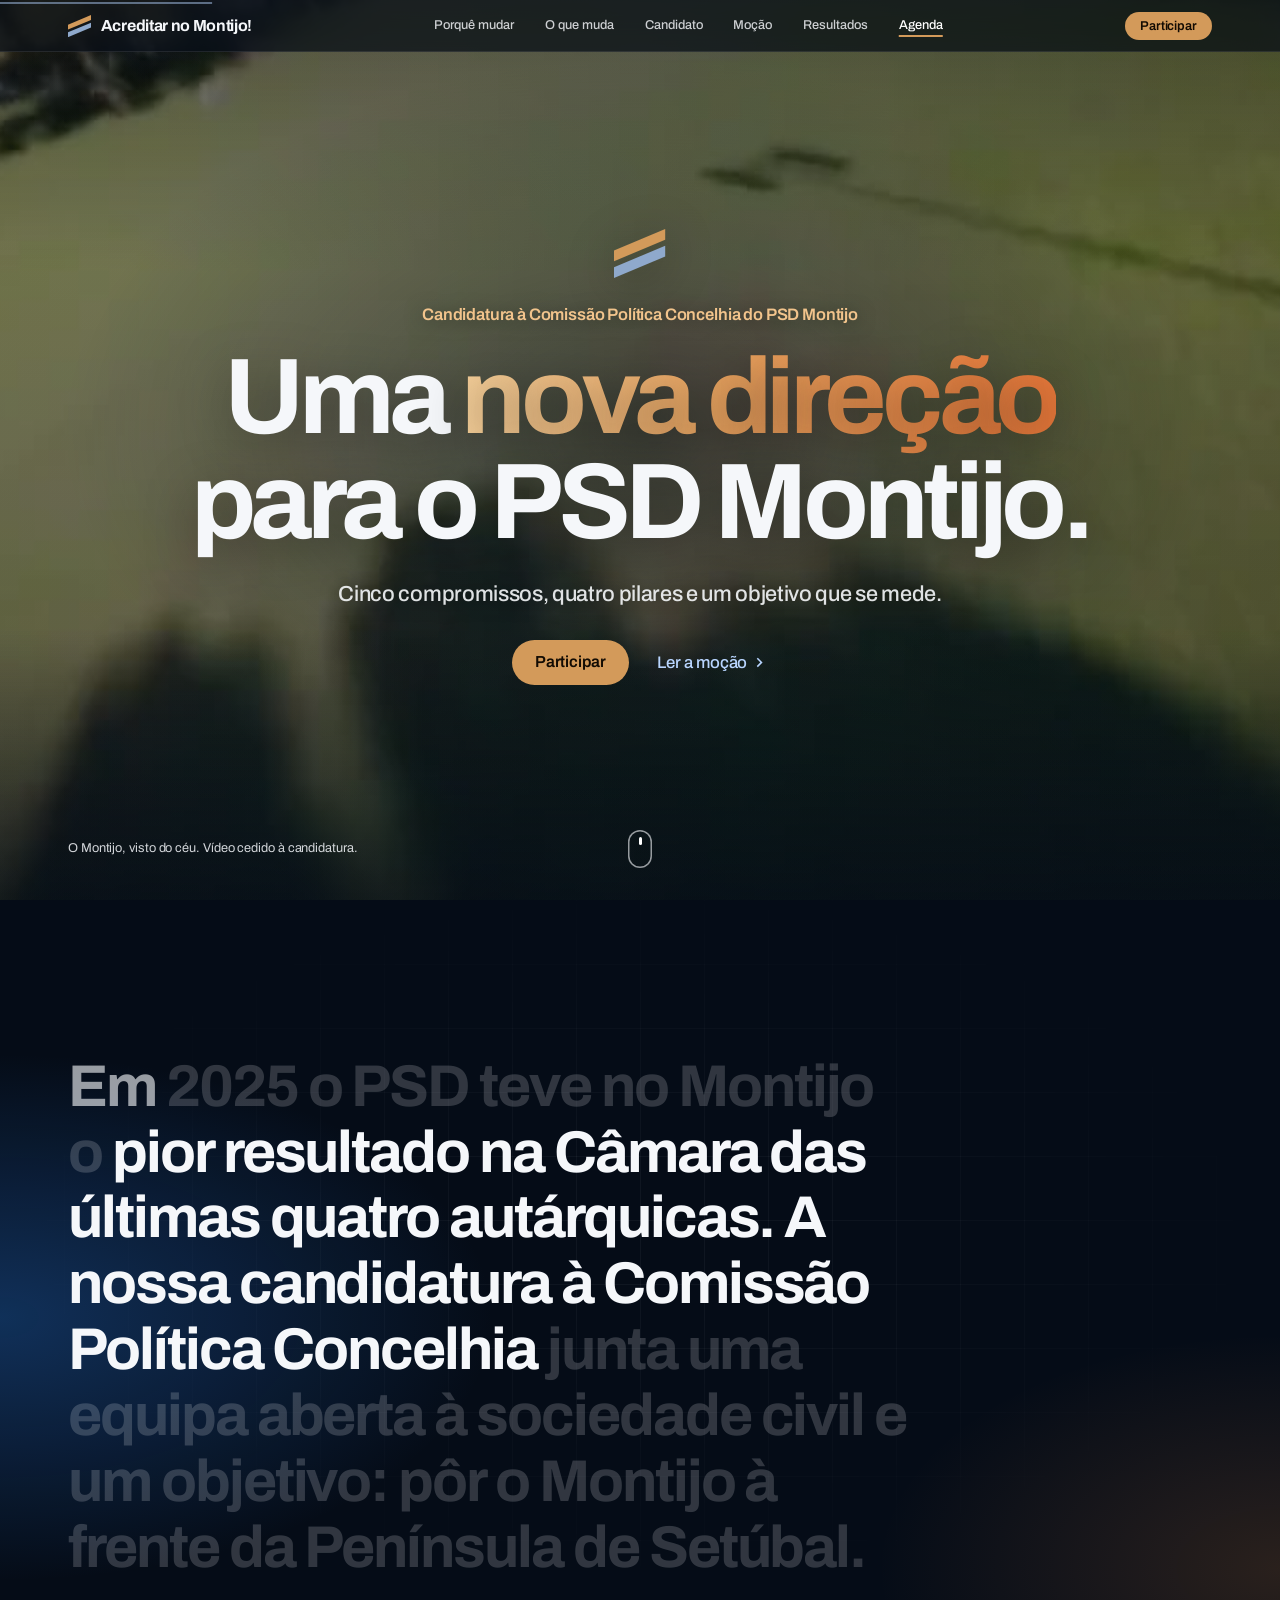
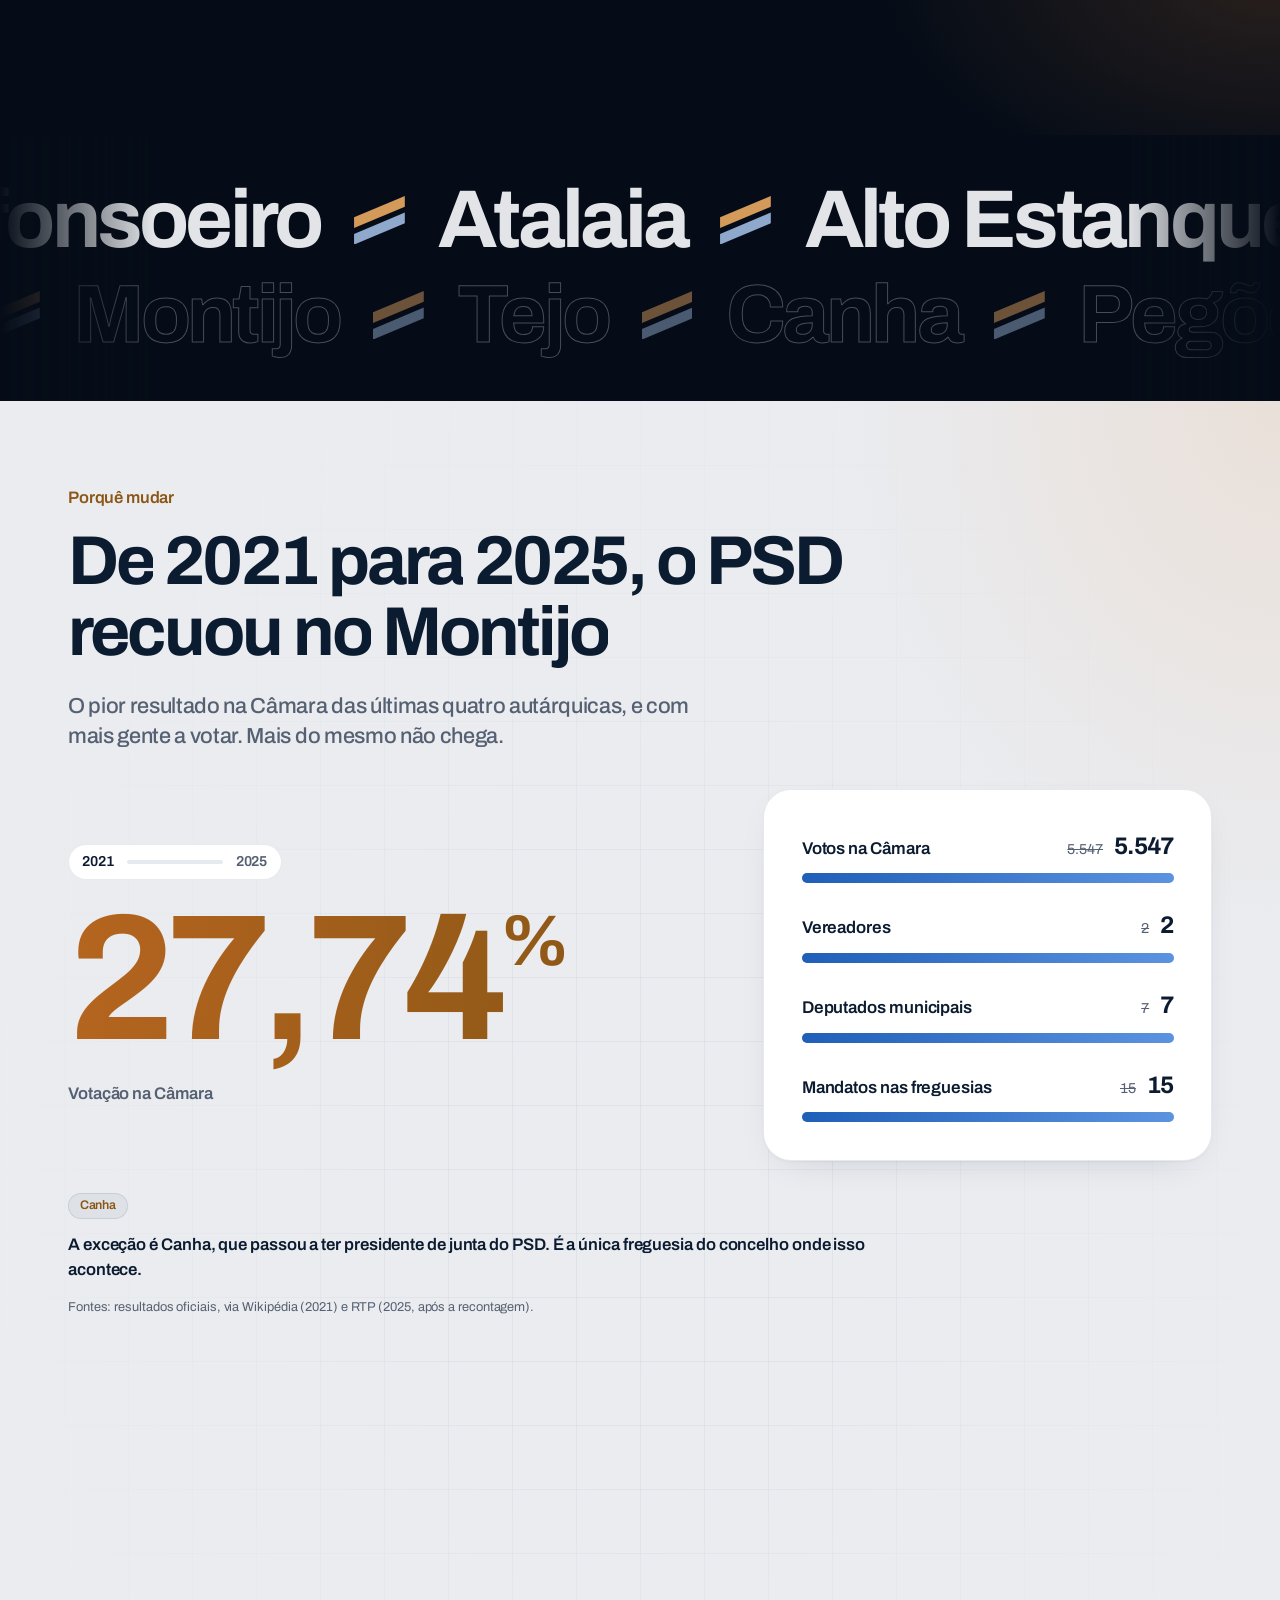
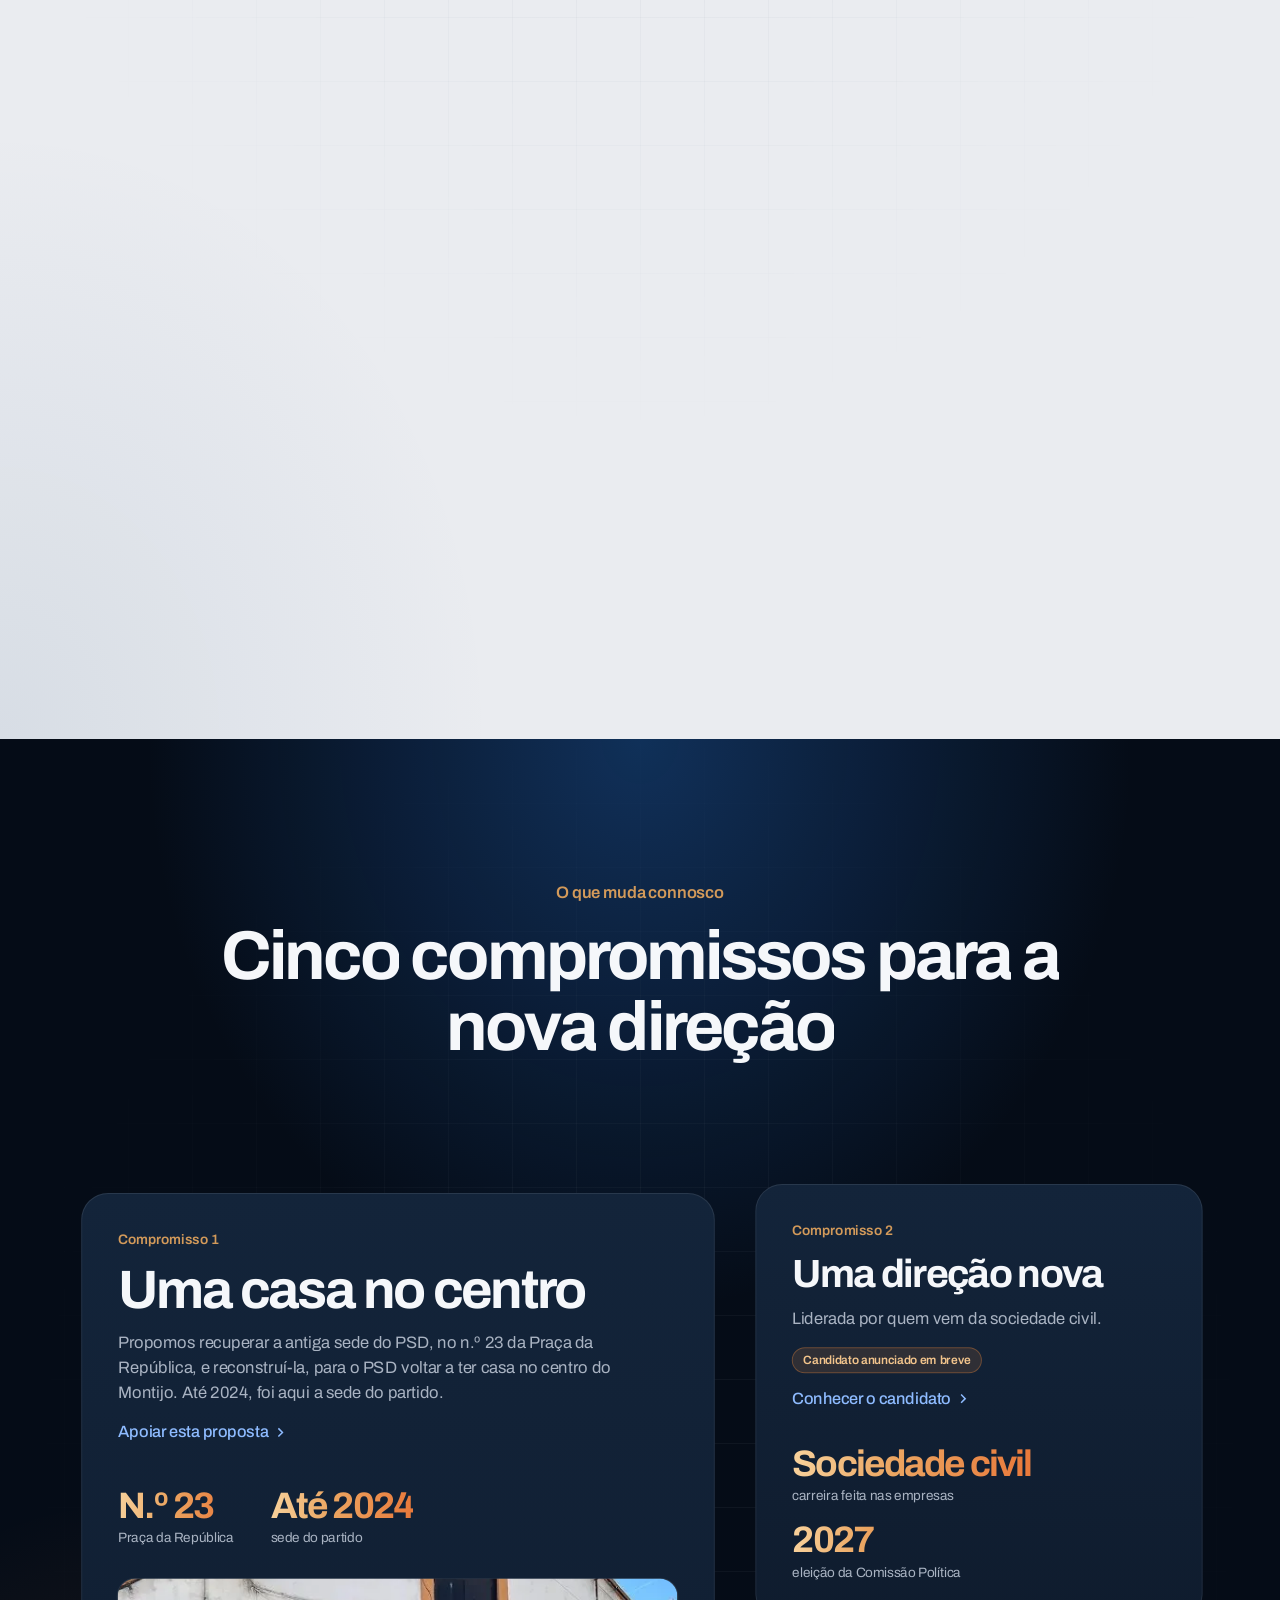
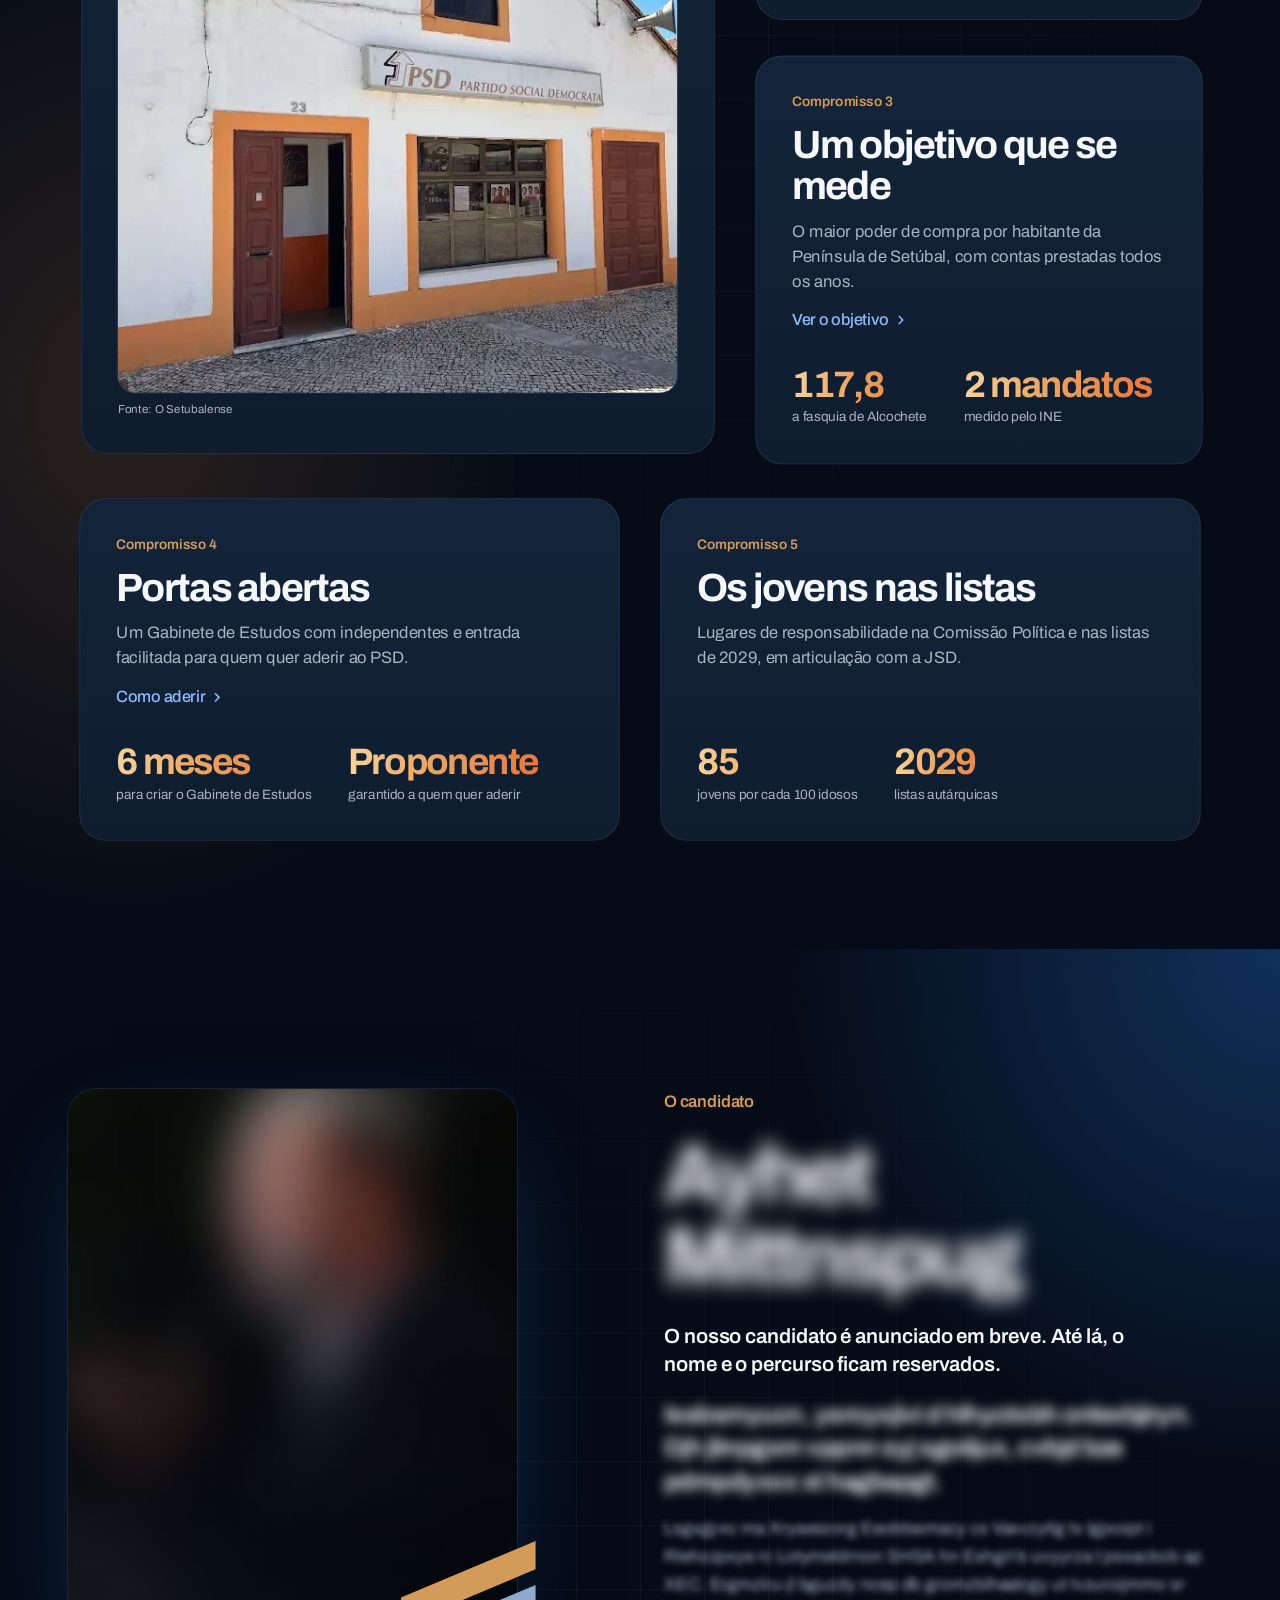
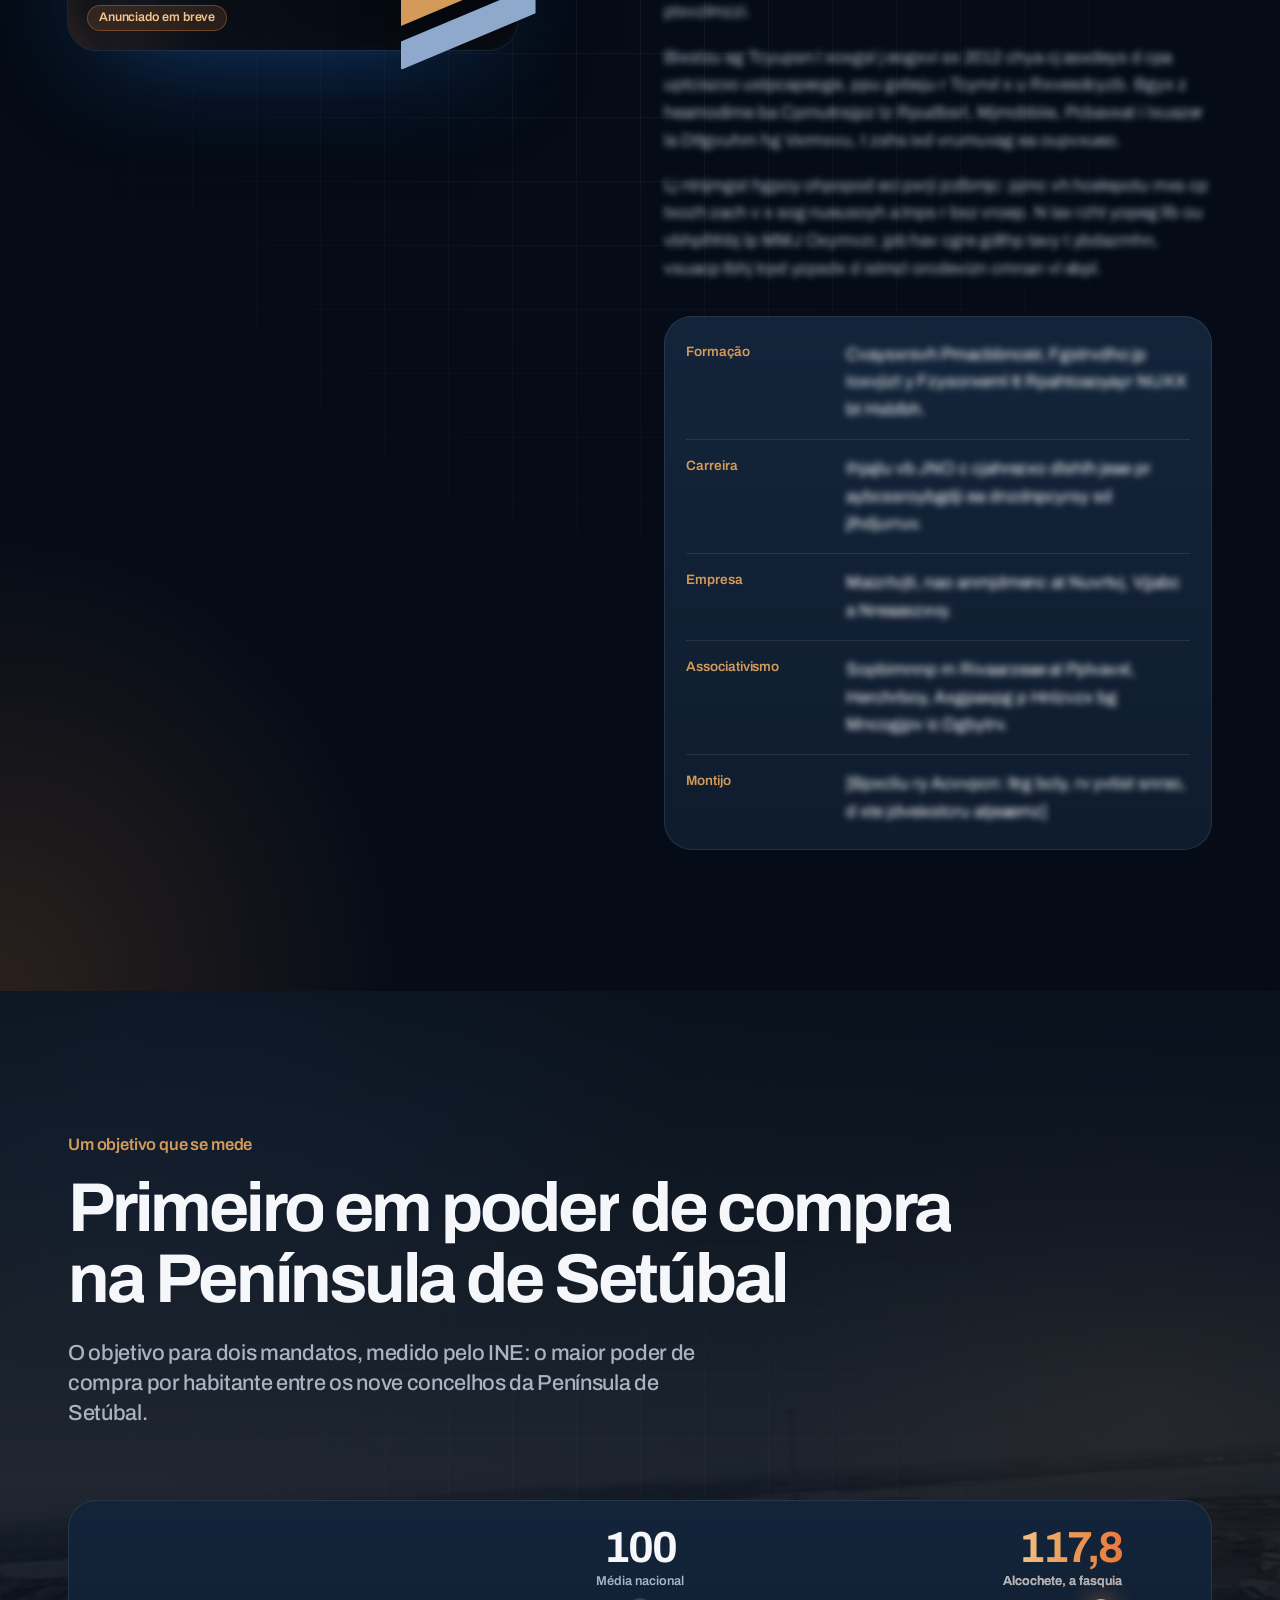
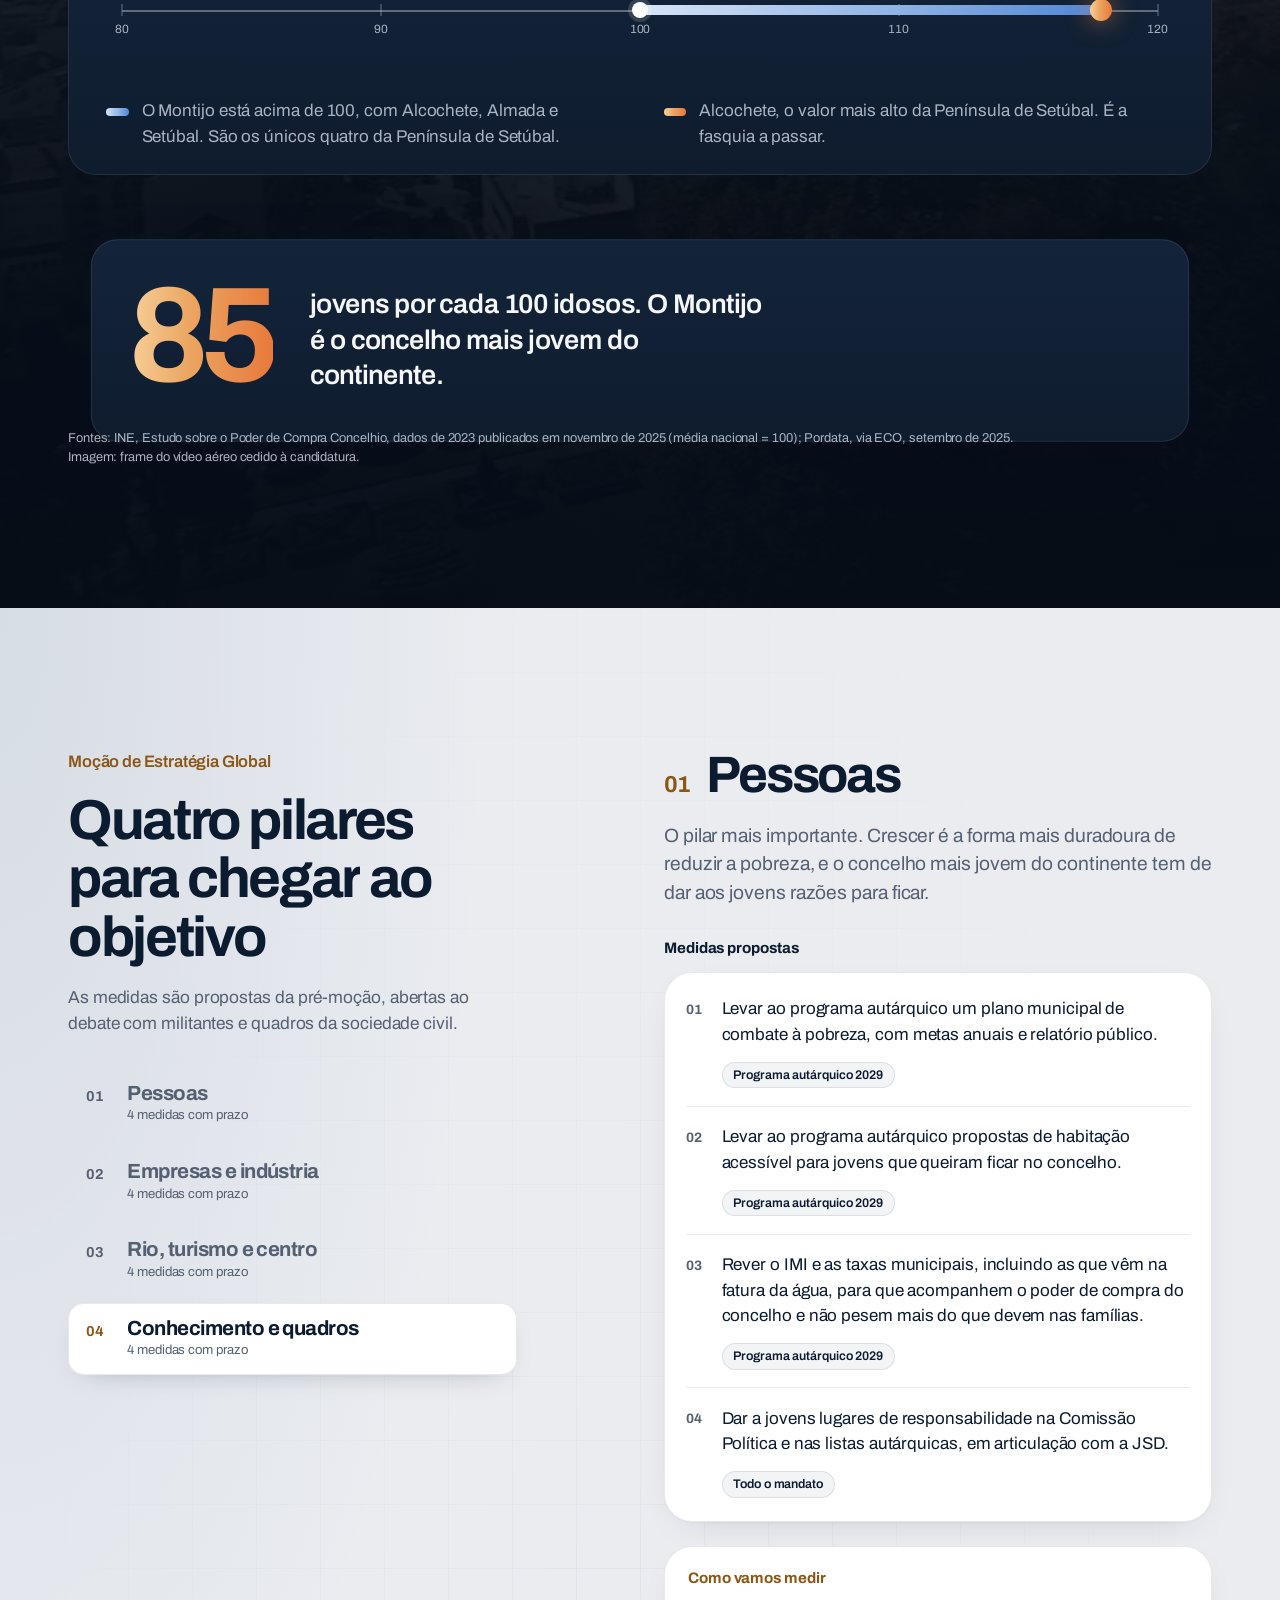
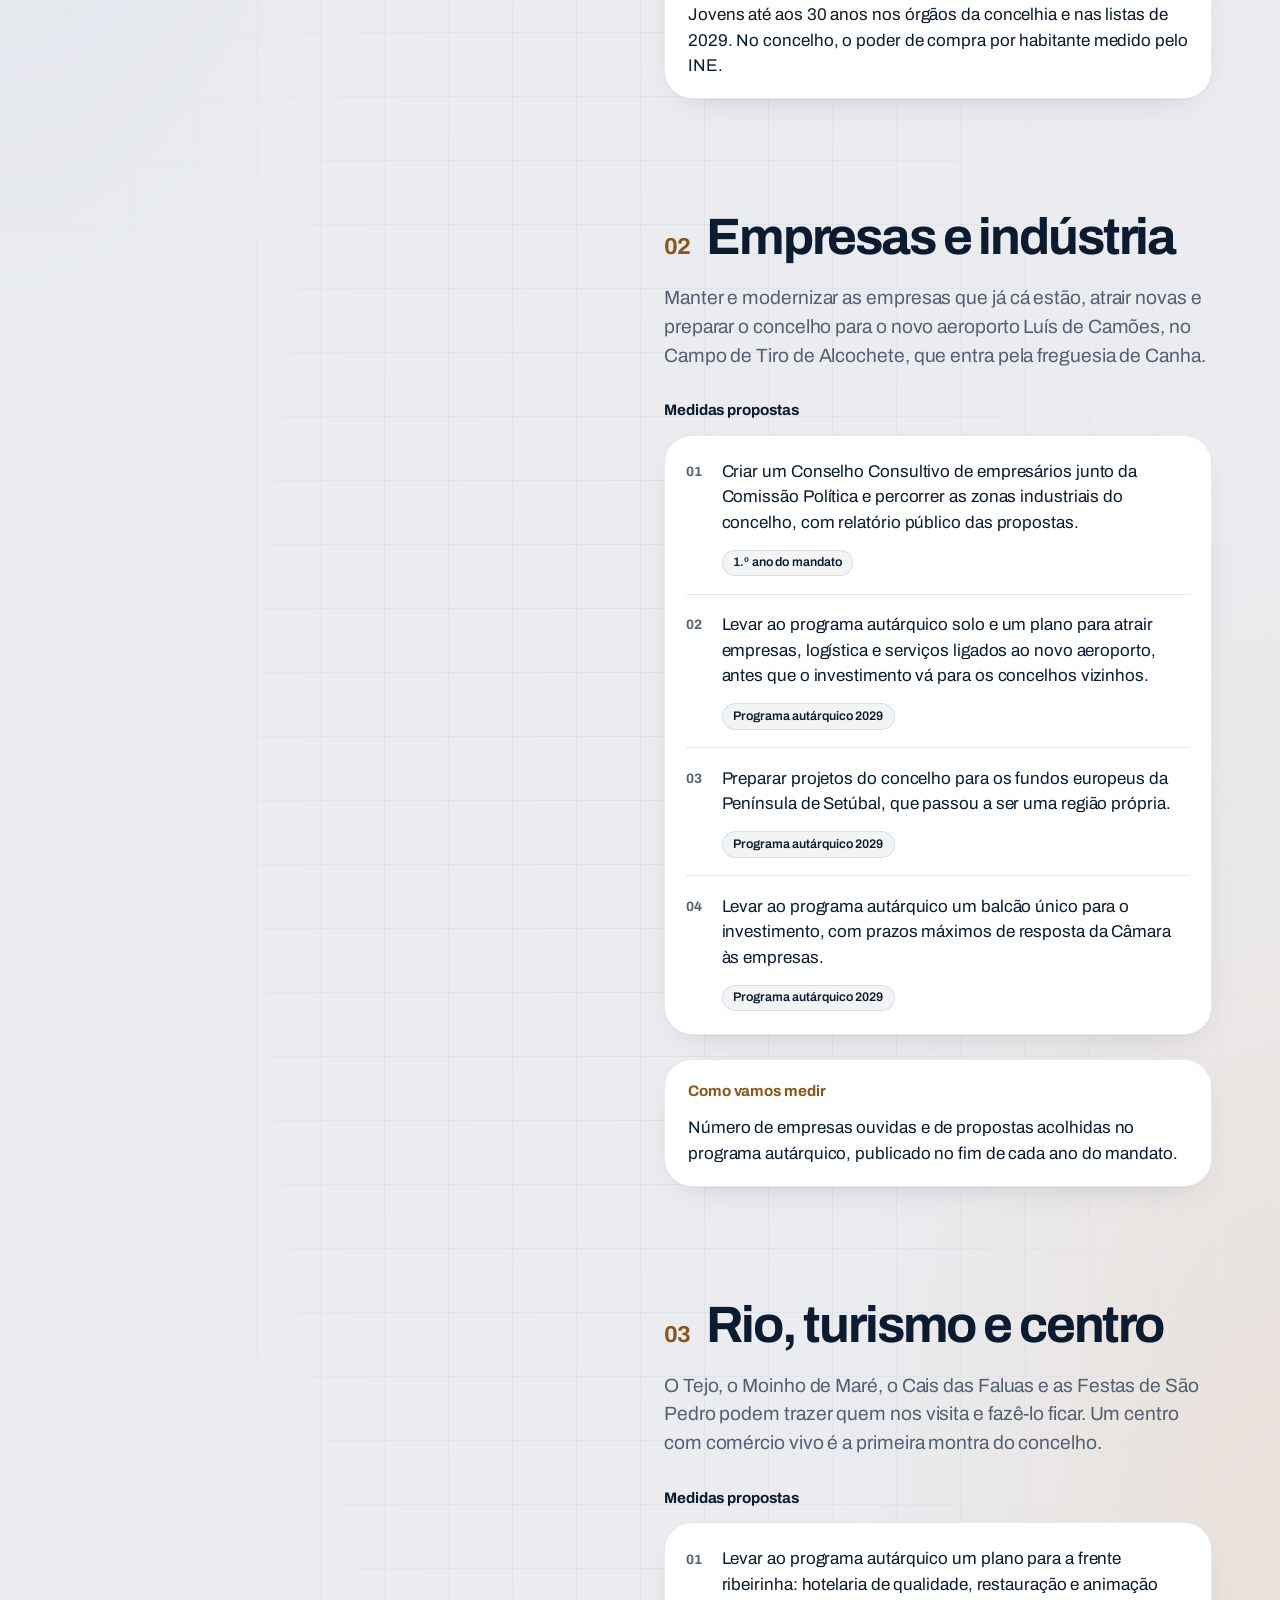
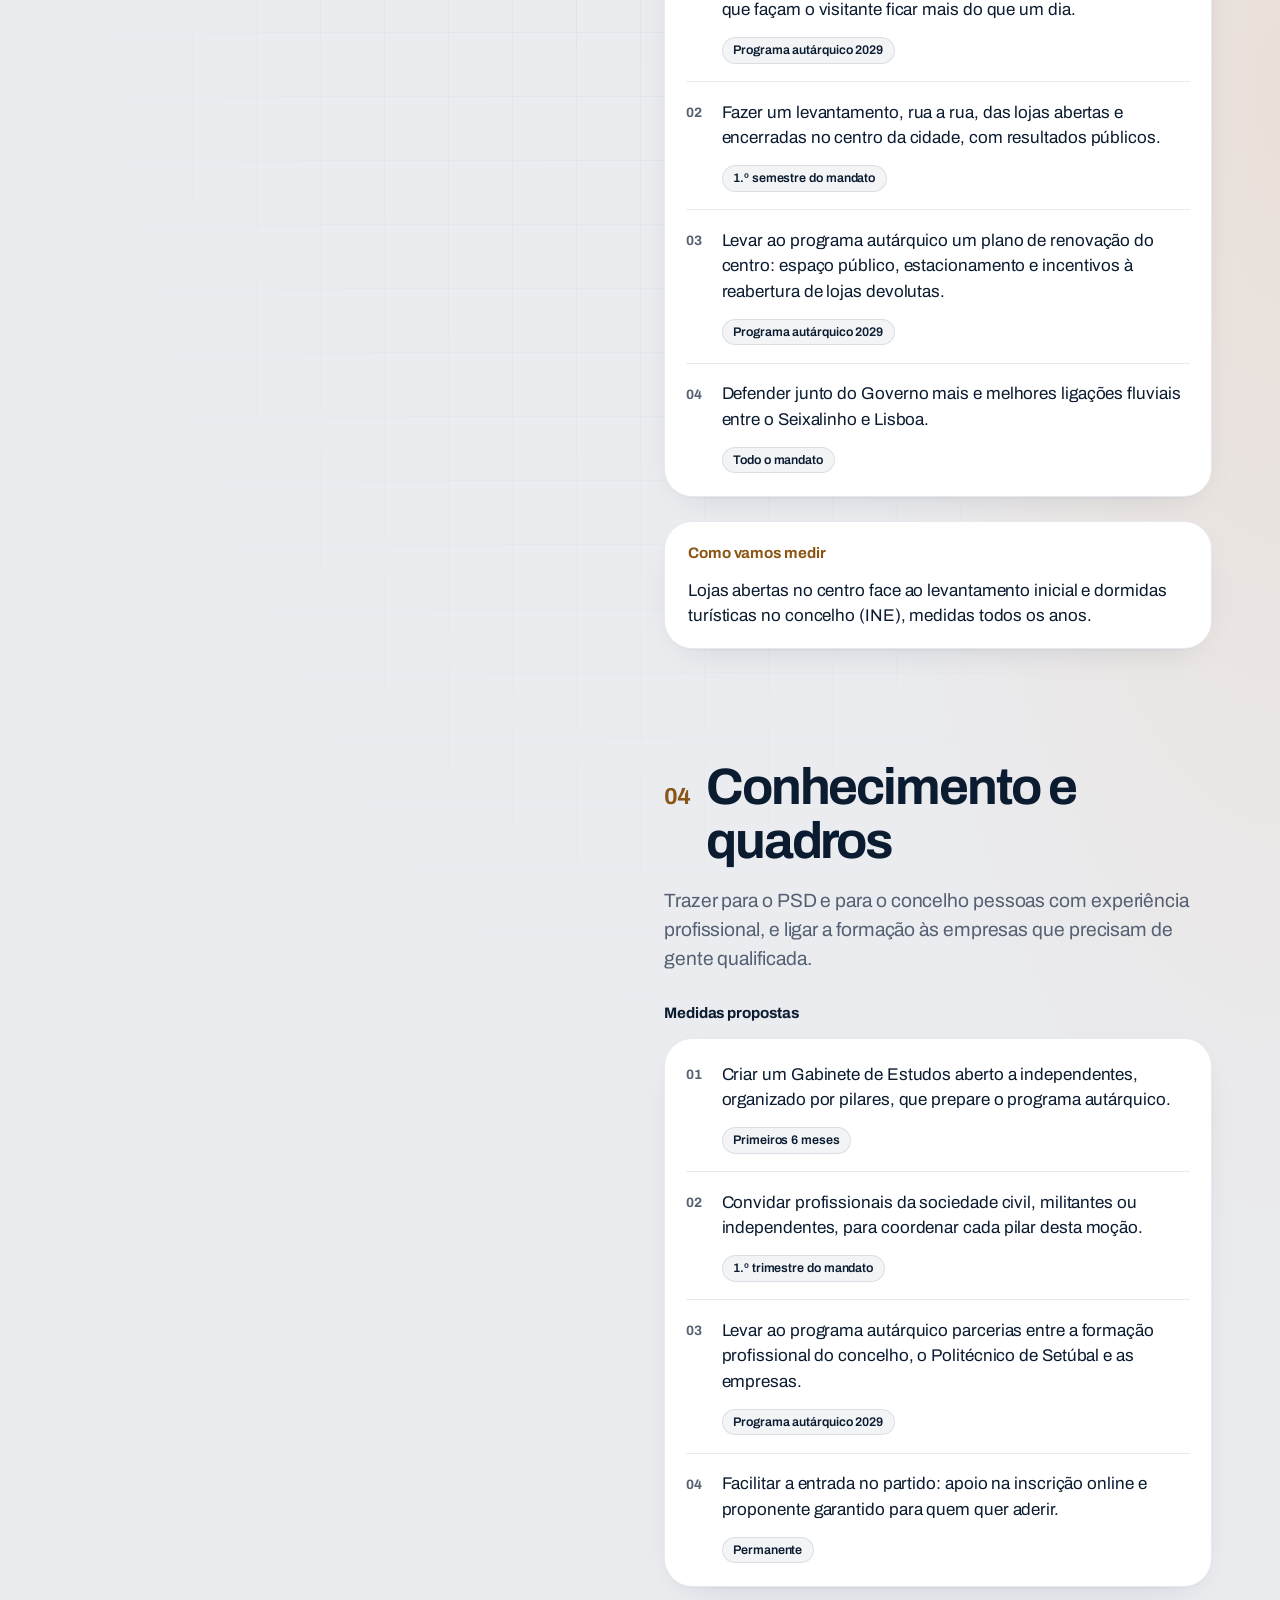
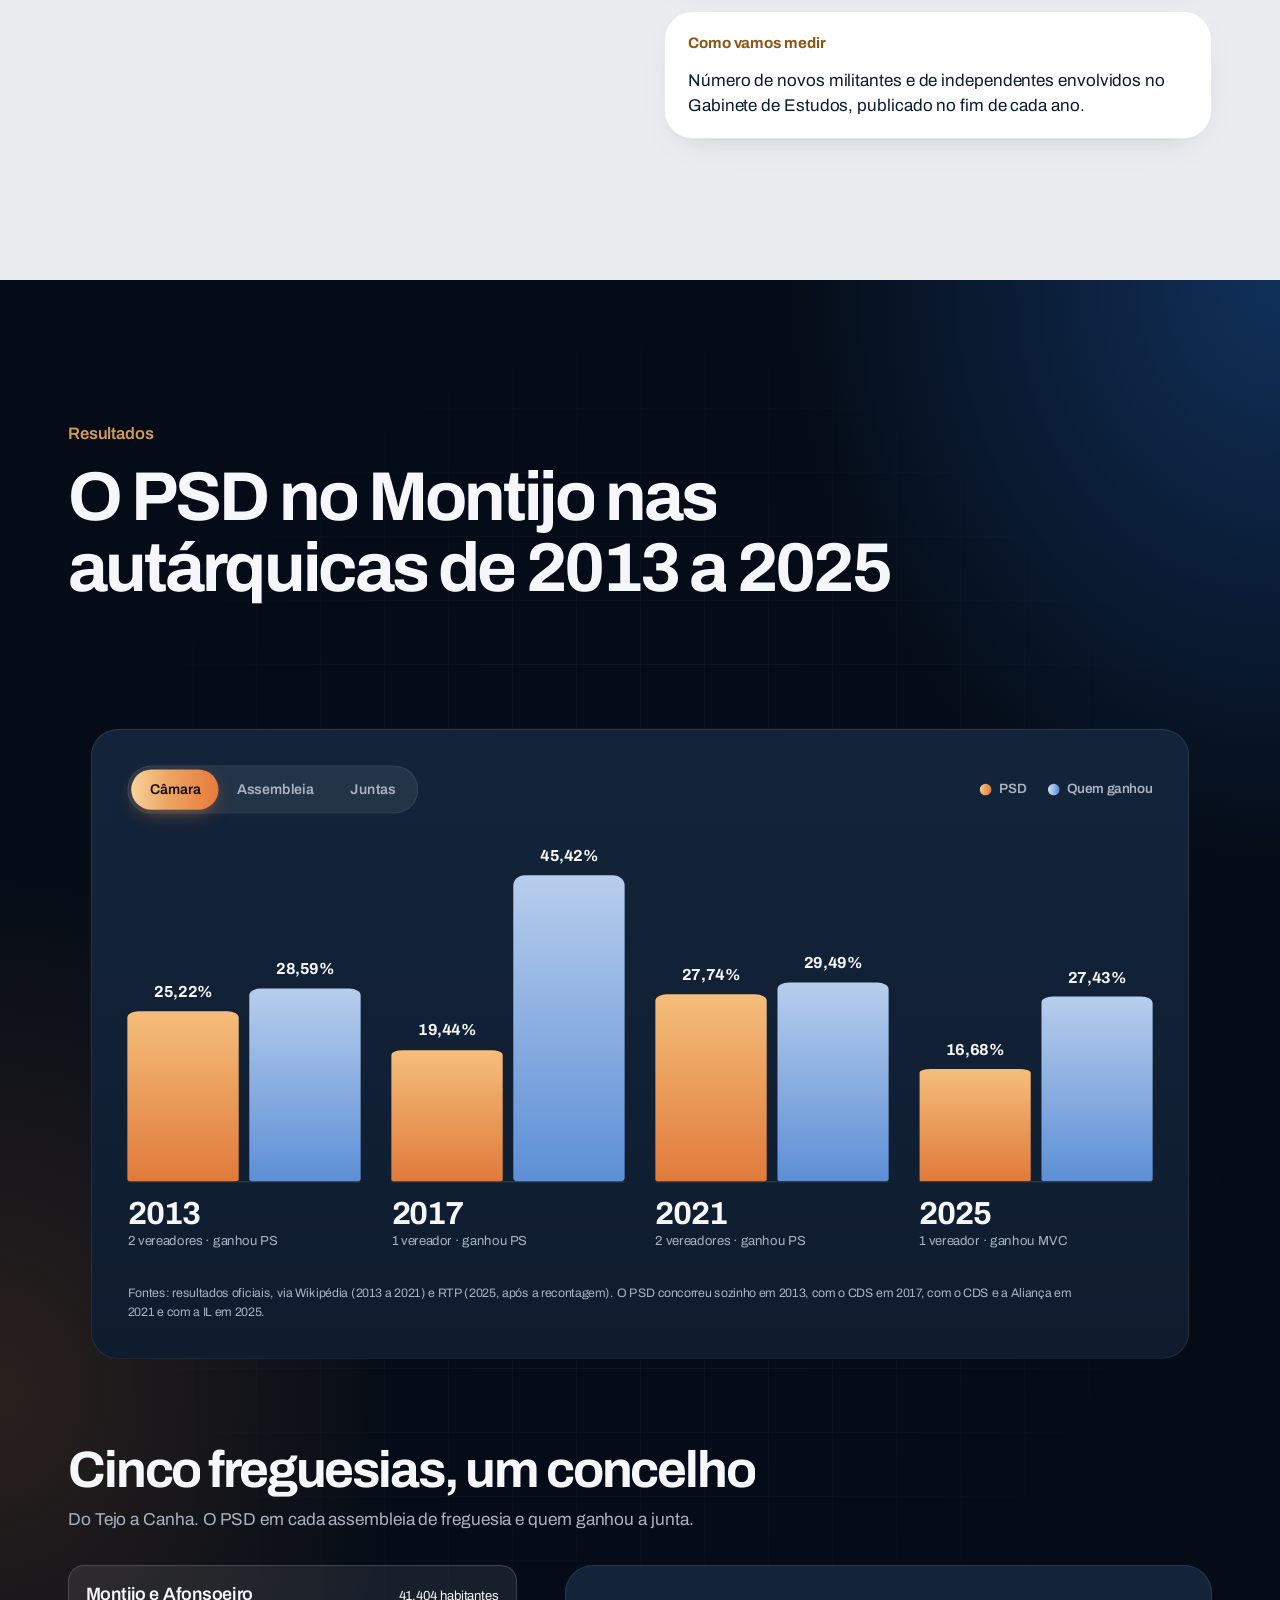
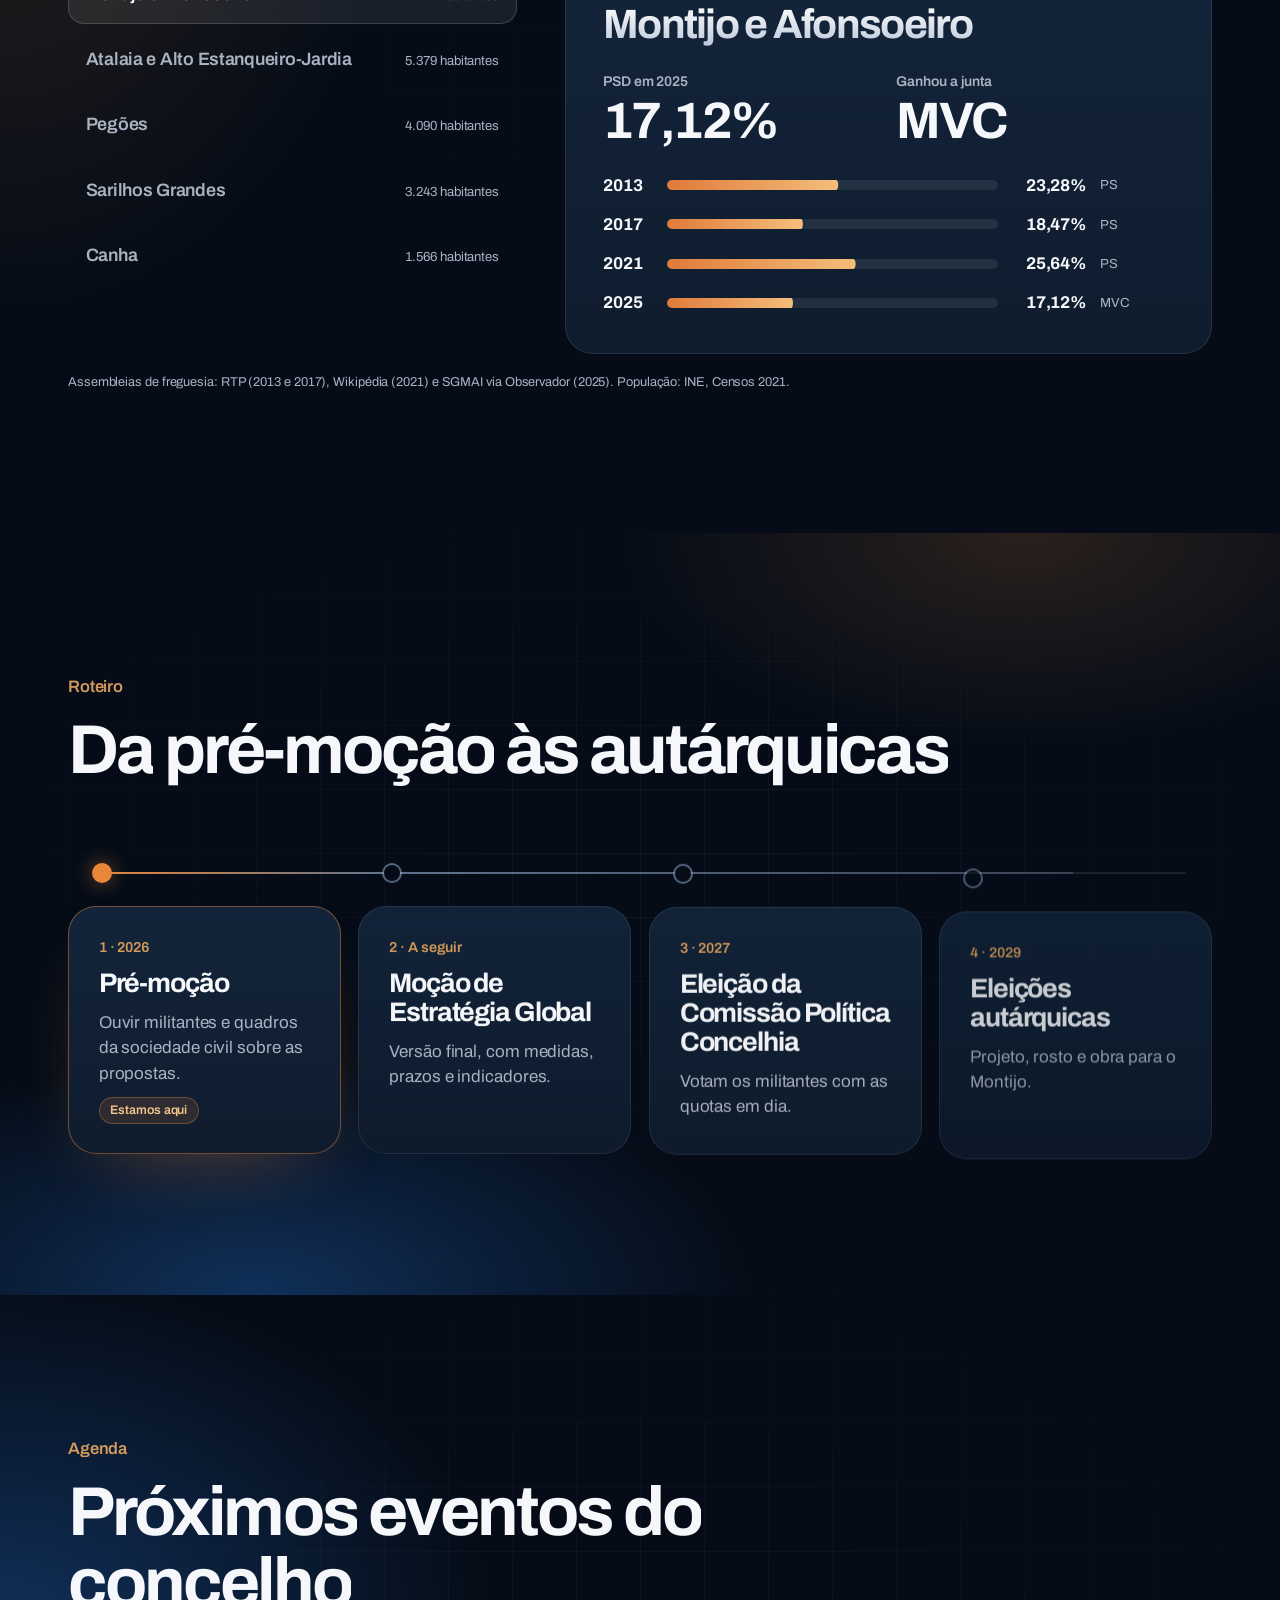
==== commit 9d6b2f94: "Vídeo completo como fundo do site, com desfoque leve Sai a janela de vídeo do topo. O hero fica por " ====
--- a/index.html
+++ b/index.html
@@ -6,9 +6,9 @@
         // Rede de segurança: se o script de movimento falhar, o conteúdo aparece na mesma.
         setTimeout(function () { if (!window.__amPronto) d.classList.remove('motion'); }, 6000);
       })();
-    </script><style>@font-face{font-family:Archivo;src:url(/fonts/archivo-latin-wdth-normal.woff2)format("woff2-variations"),url(/fonts/archivo-latin-wdth-normal.woff2)format("woff2");font-weight:100 900;font-stretch:62% 125%;font-style:normal;font-display:swap;unicode-range:U+??,U+131,U+152-153,U+2BB-2BC,U+2C6,U+2DA,U+2DC,U+304,U+308,U+329,U+2000-206F,U+20AC,U+2122,U+2191,U+2193,U+2212,U+2215,U+FEFF,U+FFFD}@font-face{font-family:Archivo;src:url(/fonts/archivo-latin-ext-wdth-normal.woff2)format("woff2-variations"),url(/fonts/archivo-latin-ext-wdth-normal.woff2)format("woff2");font-weight:100 900;font-stretch:62% 125%;font-style:normal;font-display:swap;unicode-range:U+100-2BA,U+2BD-2C5,U+2C7-2CC,U+2CE-2D7,U+2DD-2FF,U+304,U+308,U+329,U+1D00-1DBF,U+1E00-1E9F,U+1EF2-1EFF,U+2020,U+20A0-20AB,U+20AD-20C0,U+2113,U+2C60-2C7F,U+A720-A7FF}:root{--noite:#0d2b4e;--icone:#1b365d;--tejo:#17457f;--ambar:#d39a5a;--ardosia:#8fa9cc;--laranja:#e8873a;--ambar-claro:#f2c48c;--ambar-escuro:#8c5716;--fundo:#060d18;--fundo-2:#0a1626;--cartao:#0f1c2e;--cartao-2:#13243a;--borda:#ffffff17;--borda-forte:#ffffff29;--papel:#f4f6f9;--branco:#fff;--borda-clara:#0d2b4e1a;--texto:#f5f7fa;--texto-2:#a9b3c2;--tinta:#0b1b30;--tinta-2:#556072;--campo-tinta:var(--texto);--campo-suave:var(--texto-2);--suave:var(--tinta-2);--linha-escura:var(--borda);--linha-clara:var(--borda-clara);--superficie:var(--branco);--g-quente:linear-gradient(92deg,#f8d29c 0%,#eba662 42%,#e8783a 100%);--g-quente-escuro:linear-gradient(92deg,#b5651f 0%,#8c5716 100%);--g-frio:linear-gradient(92deg,#d7e4f6 0%,#8fb4e6 55%,#4f86d6 100%);--g-branco:linear-gradient(180deg,#fff 0%,#b9c6d8 100%);--g:clamp(1.25rem,4vw,3rem);--max:1240px;--raio:28px;--raio-p:18px;--cab:3.25rem;--angulo:-22.8deg;--ease:cubic-bezier(.22,.8,.2,1);--ease-io:cubic-bezier(.65,0,.35,1);--f:"Archivo","Helvetica Neue",Arial,sans-serif}*,:before,:after{box-sizing:border-box}*{margin:0}html{-webkit-text-size-adjust:100%;-webkit-font-smoothing:antialiased;-moz-osx-font-smoothing:grayscale;scroll-padding-top:calc(var(--cab) + 1rem);background:var(--fundo)}body{font-family:var(--f);letter-spacing:-.005em;color:var(--texto);background:0 0;font-size:1.0625rem;font-stretch:100%;line-height:1.5;overflow-x:clip}img,svg,video{max-width:100%;display:block}a{color:inherit}button,input,select,textarea{font:inherit;color:inherit;letter-spacing:inherit}ul,ol{padding:0;list-style:none}h1,h2,h3,h4{font-weight:inherit}::selection{background:var(--ambar);color:var(--fundo)}:focus-visible{outline:2px solid var(--ambar-claro);outline-offset:4px;border-radius:6px}.claro :focus-visible{outline-color:var(--tejo)}.so-leitor{clip:rect(0 0 0 0);white-space:nowrap;width:1px;height:1px;position:absolute;overflow:hidden}.salto{z-index:200;background:var(--ambar);color:var(--fundo);border-radius:999px;padding:.7rem 1.1rem;font-weight:700;text-decoration:none;transition:top .2s;position:fixed;top:-5rem;left:1rem}.salto:focus{top:1rem}.container{width:100%;max-width:var(--max);padding-inline:var(--g);margin-inline:auto}.seccao{padding-block:clamp(5.5rem,12vw,10rem);position:relative}.campo,.campo--tejo,.claro{isolation:isolate;position:relative}.campo,.campo--tejo{color:var(--texto);background:#060d1875}.campo:before,.campo--tejo:before,.claro:before{content:"";z-index:-1;pointer-events:none;background-image:linear-gradient(var(--grelha) 1px,transparent 1px),linear-gradient(90deg,var(--grelha) 1px,transparent 1px);-webkit-mask-image:radial-gradient(ellipse 70% 60% at var(--gx,50%) var(--gy,40%),#000 10%,transparent 75%);mask-image:radial-gradient(ellipse 70% 60% at var(--gx,50%) var(--gy,40%),#000 10%,transparent 75%);background-size:64px 64px;position:absolute;inset:0}.campo:after,.campo--tejo:after,.claro:after{content:"";z-index:-2;pointer-events:none;background:radial-gradient(55% 45% at var(--b1x,15%) var(--b1y,0%),#1e5caa73,transparent 70%), radial-gradient(45% 40% at var(--b2x,90%) var(--b2y,35%),#e8873a29,transparent 70%);position:absolute;inset:0}.campo,.campo--tejo{--grelha:#ffffff0b}.campo--tejo:after{background:radial-gradient(60% 55% at 0 0,#1e5caa99,#0000 70%),radial-gradient(50% 45% at 100% 100%,#e8873a38,#0000 70%)}.claro{color:var(--tinta);--grelha:#0d2b4e0d;background:#f4f6f9f2}.claro:after{background:radial-gradient(50% 40% at var(--b2x,95%) var(--b2y,0%),#e8873a1f,transparent 70%), radial-gradient(55% 45% at var(--b1x,0%) var(--b1y,100%),#17457f17,transparent 70%)}.display{letter-spacing:-.042em;font-weight:700;font-stretch:100%;line-height:1.02}.h2{font-size:clamp(2.5rem,5.4vw,5rem);line-height:1.03}.eyebrow{letter-spacing:-.01em;color:var(--ambar);font-size:clamp(1rem,1.3vw,1.2rem);font-weight:600;display:inline-block}.claro .eyebrow{color:var(--ambar-escuro)}.lead{letter-spacing:-.015em;color:var(--texto-2);max-width:40rem;font-size:clamp(1.15rem,1.7vw,1.45rem);font-weight:500;line-height:1.38}.claro .lead{color:var(--tinta-2)}.grad-q{background:var(--g-quente);color:#0000;-webkit-background-clip:text;background-clip:text}.grad-f{background:var(--g-frio);color:#0000;-webkit-background-clip:text;background-clip:text}.grad-b{background:var(--g-branco);color:#0000;-webkit-background-clip:text;background-clip:text}.claro .grad-q{background:var(--g-quente-escuro);-webkit-background-clip:text;background-clip:text}.num{font-variant-numeric:tabular-nums lining-nums}.fontes{color:var(--texto-2);max-width:62rem;font-size:.8rem;line-height:1.5}.claro .fontes{color:var(--tinta-2)}.cab-seccao{gap:1rem;max-width:56rem;margin-bottom:clamp(2.5rem,6vw,4.5rem);display:grid}.cab-seccao>p:not(.eyebrow){margin-top:.4rem}.cab-seccao--centro{text-align:center;justify-items:center;margin-inline:auto}.chip{border:1px solid var(--borda);color:var(--texto);background:#ffffff14;border-radius:999px;align-items:center;gap:.45em;padding:.38em .85em;font-size:.78rem;font-weight:600;line-height:1.2;display:inline-flex}.claro .chip{border-color:var(--borda-clara);color:var(--tinta);background:#0d2b4e0d}.chip--quente{color:var(--ambar-claro);background:#e8873a24;border-color:#e8873a59}.claro .chip--quente{color:var(--ambar-escuro)}.seta{flex:none;width:1em;height:1em}.ph{letter-spacing:.08em;text-transform:uppercase;vertical-align:middle;opacity:.8;border:1px dashed;border-radius:6px;margin-left:.6em;padding:.15em .55em;font-size:.62rem;font-weight:700;line-height:1.4;display:inline-block}[data-sem-marcadores] .ph{display:none}.btn{cursor:pointer;letter-spacing:-.01em;background:var(--ambar);color:#120b03;transition:transform .3s var(--ease),background-color .3s,box-shadow .4s var(--ease);border:0;border-radius:999px;justify-content:center;align-items:center;gap:.5rem;padding:.85rem 1.45rem;font-size:1rem;font-weight:600;line-height:1.1;text-decoration:none;display:inline-flex;position:relative;box-shadow:0 0 #e8873a00}.btn:hover,.btn:focus-visible{background:#e2a866;transform:translateY(-1px);box-shadow:0 10px 34px -10px #e8873aa6}.btn:active{transform:scale(.97)}.btn__seta{width:1em;height:1em;transition:transform .35s var(--ease)}.btn:hover .btn__seta{transform:translate(3px)}.btn--claro{color:var(--texto);box-shadow:inset 0 0 0 1px var(--borda-forte);background:#ffffff14}.btn--claro:hover,.btn--claro:focus-visible{background:#ffffff24;box-shadow:inset 0 0 0 1px #ffffff4d}.btn--tinta{background:var(--tinta);color:var(--texto)}.btn--tinta:hover,.btn--tinta:focus-visible{background:#16304f}.btn[aria-disabled=true]{opacity:.55;cursor:not-allowed}.lig{color:#8ebbff;align-items:center;gap:.25rem;font-weight:500;text-decoration:none;display:inline-flex}.claro .lig{color:#1f5fb8}.lig:hover,.lig:focus-visible{text-underline-offset:.2em;text-decoration:underline}.lig .seta{transition:transform .3s var(--ease)}.lig:hover .seta{transform:translate(3px)}.cartao-t{isolation:isolate;border-radius:var(--raio);background:linear-gradient(180deg,var(--cartao-2),var(--cartao));box-shadow:inset 0 0 0 1px var(--borda);position:relative;overflow:hidden}.claro .cartao-t{background:var(--branco);box-shadow:0 1px 2px #0b1b300a,0 12px 40px -24px #0b1b3040,inset 0 0 0 1px var(--borda-clara)}.luz{z-index:-1;pointer-events:none;opacity:0;background:radial-gradient(circle,#e8873a38,#1e5caa1f 40%,#0000 70%);border-radius:50%;width:520px;height:520px;margin:-260px 0 0 -260px;transition:opacity .4s;position:absolute;top:0;left:0}.claro .luz{background:radial-gradient(circle,#e8873a24,#1e5caa0f 40%,#0000 70%)}.cartao-t:hover>.luz{opacity:1}.simbolo__a{fill:var(--sa,var(--ambar))}.simbolo__b{fill:var(--sb,var(--ardosia))}.pal{vertical-align:top;margin:-.12em 0 -.14em;padding:.12em 0 .14em;display:inline-block;overflow:hidden}.pal__in{display:inline-block}html.motion:not(.mj) [data-split=mascara] .pal__in{transform:translateY(110%)}html.motion [data-reveal]{opacity:0;transform:translateY(32px)}html.motion [data-surge]{opacity:0;transform:translateY(40px)scale(.96)}@media (prefers-reduced-motion:reduce){*,:before,:after{scroll-behavior:auto!important;transition-duration:.01ms!important;animation-duration:.01ms!important;animation-iteration-count:1!important}}.cab[data-astro-cid-da6ebbob]{z-index:70;color:var(--texto);transition:transform .5s var(--ease);position:fixed;inset:0 0 auto}.cab[data-astro-cid-da6ebbob]:before{content:"";z-index:-1;backdrop-filter:saturate(180%)blur(20px);border-bottom:1px solid var(--borda);background:#060d18b8;position:absolute;inset:0}.cab[data-astro-cid-da6ebbob][data-estado=oculto]{transform:translateY(-100%)}.cab__barra[data-astro-cid-da6ebbob]{height:var(--cab);justify-content:space-between;align-items:center;gap:2rem;display:flex}.cab__marca[data-astro-cid-da6ebbob]{align-items:center;gap:.6rem;text-decoration:none;display:inline-flex}.cab__simbolo[data-astro-cid-da6ebbob]{width:1.45rem;height:auto;transition:transform .5s var(--ease)}.cab__marca[data-astro-cid-da6ebbob]:hover .cab__simbolo[data-astro-cid-da6ebbob]{transform:translate(2px)}.cab__nome[data-astro-cid-da6ebbob]{letter-spacing:-.02em;font-size:1rem;line-height:1}.cab__nav[data-astro-cid-da6ebbob] ul[data-astro-cid-da6ebbob]{gap:clamp(1rem,2.4vw,2.2rem);display:flex}.cab__nav[data-astro-cid-da6ebbob] a[data-astro-cid-da6ebbob]{letter-spacing:0;color:#f5f7fad1;padding-block:.5rem;font-size:.8rem;font-weight:500;text-decoration:none;transition:color .25s}.cab__nav[data-astro-cid-da6ebbob] a[data-astro-cid-da6ebbob]:hover,.cab__nav[data-astro-cid-da6ebbob] a[data-astro-cid-da6ebbob][aria-current=true]{color:#fff}.cab__nav[data-astro-cid-da6ebbob] a[data-astro-cid-da6ebbob][aria-current=true]{text-decoration:underline;text-decoration-color:var(--ambar);text-underline-offset:.45em;text-decoration-thickness:2px}.cab__acoes[data-astro-cid-da6ebbob]{align-items:center;gap:.8rem;display:flex}.cab__cta[data-astro-cid-da6ebbob]{padding:.45rem .95rem;font-size:.8rem}.cab__menu[data-astro-cid-da6ebbob]{cursor:pointer;background:0 0;border:0;place-items:center;width:2.75rem;height:2.75rem;display:none}.cab__linhas[data-astro-cid-da6ebbob]{gap:.36rem;width:1.15rem;display:grid}.cab__linhas[data-astro-cid-da6ebbob] i[data-astro-cid-da6ebbob]{background:var(--texto);height:1.5px;transition:transform .45s var(--ease);display:block}.cab__linhas[data-astro-cid-da6ebbob] i[data-astro-cid-da6ebbob]:last-child{width:100%}.cab__menu[data-astro-cid-da6ebbob][aria-expanded=true] .cab__linhas[data-astro-cid-da6ebbob] i[data-astro-cid-da6ebbob]:first-child{transform:translateY(.225rem)rotate(45deg)}.cab__menu[data-astro-cid-da6ebbob][aria-expanded=true] .cab__linhas[data-astro-cid-da6ebbob] i[data-astro-cid-da6ebbob]:last-child{transform:translateY(-.225rem)rotate(-45deg)}.menu[data-astro-cid-da6ebbob]{z-index:60;backdrop-filter:blur(20px);color:var(--texto);padding:calc(var(--cab) + 2rem) var(--g) 2rem;opacity:0;transition:opacity .45s var(--ease),transform .55s var(--ease),visibility 0s .55s;visibility:hidden;background:#060d18f5;flex-direction:column;justify-content:space-between;display:flex;position:fixed;inset:0;transform:translateY(-12px)}.menu[data-astro-cid-da6ebbob][hidden]{display:flex}.menu[data-astro-cid-da6ebbob][data-aberto]{opacity:1;visibility:visible;transition:opacity .45s var(--ease),transform .55s var(--ease),visibility 0s 0s;transform:none}.menu[data-astro-cid-da6ebbob] ul[data-astro-cid-da6ebbob]{gap:.1rem;display:grid}.menu[data-astro-cid-da6ebbob] a[data-astro-cid-da6ebbob]{align-items:baseline;gap:1rem;padding-block:.45rem;text-decoration:none;display:flex}.menu__n[data-astro-cid-da6ebbob]{color:var(--ambar);min-width:2rem;font-size:.8rem;font-weight:600}.menu__t[data-astro-cid-da6ebbob]{transition:transform .4s var(--ease),color .3s;font-size:clamp(2rem,9vw,3.4rem);line-height:1.05}.menu[data-astro-cid-da6ebbob] a[data-astro-cid-da6ebbob]:hover .menu__t[data-astro-cid-da6ebbob],.menu[data-astro-cid-da6ebbob] a[data-astro-cid-da6ebbob]:focus-visible .menu__t[data-astro-cid-da6ebbob]{color:var(--ambar-claro);transform:translate(.4rem)}.menu__nota[data-astro-cid-da6ebbob]{color:var(--texto-2);font-size:.9rem}.menu[data-astro-cid-da6ebbob] li[data-astro-cid-da6ebbob]{opacity:0;transition:opacity .5s var(--ease),transform .6s var(--ease);transform:translateY(16px)}.menu[data-astro-cid-da6ebbob][data-aberto] li[data-astro-cid-da6ebbob]{opacity:1;transform:none}.menu[data-astro-cid-da6ebbob][data-aberto] li[data-astro-cid-da6ebbob]:first-child{transition-delay:80ms}.menu[data-astro-cid-da6ebbob][data-aberto] li[data-astro-cid-da6ebbob]:nth-child(2){transition-delay:.12s}.menu[data-astro-cid-da6ebbob][data-aberto] li[data-astro-cid-da6ebbob]:nth-child(3){transition-delay:.16s}.menu[data-astro-cid-da6ebbob][data-aberto] li[data-astro-cid-da6ebbob]:nth-child(4){transition-delay:.2s}.menu[data-astro-cid-da6ebbob][data-aberto] li[data-astro-cid-da6ebbob]:nth-child(5){transition-delay:.24s}.menu[data-astro-cid-da6ebbob][data-aberto] li[data-astro-cid-da6ebbob]:nth-child(6){transition-delay:.28s}@media (width<=62rem){.cab__nav[data-astro-cid-da6ebbob],.cab__cta[data-astro-cid-da6ebbob]{display:none}.cab__menu[data-astro-cid-da6ebbob]{display:grid}}@media (width>=62.01rem){.menu[data-astro-cid-da6ebbob]{display:none!important}}.rod[data-astro-cid-wy2sysiw]{--b1x:50%;--b1y:100%;--b2x:100%;--b2y:0%;border-top:1px solid var(--borda);padding-block:clamp(4rem,8vw,6rem) 1.6rem;overflow:hidden}.redes[data-astro-cid-wy2sysiw]{gap:2rem var(--g);grid-template-columns:repeat(12,minmax(0,1fr));align-items:end;padding-bottom:clamp(2.5rem,5vw,4rem);display:grid}.redes__txt[data-astro-cid-wy2sysiw]{grid-column:1/span 5;gap:.7rem;display:grid}.redes__t[data-astro-cid-wy2sysiw]{font-size:clamp(2rem,3.6vw,3.2rem);line-height:1.05}.redes__txt[data-astro-cid-wy2sysiw] p[data-astro-cid-wy2sysiw]{color:var(--texto-2)}.redes__lista[data-astro-cid-wy2sysiw]{grid-column:7/-1;display:grid}.rede[data-astro-cid-wy2sysiw]{background:linear-gradient(180deg,var(--cartao-2),var(--cartao));box-shadow:inset 0 0 0 1px var(--borda);transition:transform .4s var(--ease),box-shadow .4s;border-radius:22px;align-items:center;gap:1rem;padding:1.3rem 1.5rem;text-decoration:none;display:flex;position:relative}a[data-astro-cid-wy2sysiw].rede:hover,a[data-astro-cid-wy2sysiw].rede:focus-visible{box-shadow:inset 0 0 0 1px var(--borda-forte),0 24px 60px -30px #e8873a99;transform:translateY(-3px)}.rede__nome[data-astro-cid-wy2sysiw]{letter-spacing:-.04em;font-size:clamp(1.8rem,3vw,2.6rem);line-height:1}.rede__conta[data-astro-cid-wy2sysiw]{color:var(--texto-2);font-size:.95rem}.rede__conta--ativa[data-astro-cid-wy2sysiw]{color:var(--texto);margin-left:auto;font-weight:600}.rede[data-astro-cid-wy2sysiw] .seta[data-astro-cid-wy2sysiw]{width:1.6rem;height:1.6rem;color:var(--ambar);transition:transform .45s var(--ease)}a[data-astro-cid-wy2sysiw].rede:hover .seta[data-astro-cid-wy2sysiw]{transform:translate(3px,-3px)}.rod__marca[data-astro-cid-wy2sysiw]{padding-block:clamp(1rem,3vw,2rem)}.rod__palavra[data-astro-cid-wy2sysiw]{letter-spacing:-.06em;white-space:nowrap;padding-bottom:.08em;font-size:clamp(2rem,7.6vw,7.4rem);line-height:1}.rod__base[data-astro-cid-wy2sysiw]{gap:1.2rem var(--g);border-top:1px solid var(--borda);grid-template-columns:repeat(12,minmax(0,1fr));padding-top:1.4rem;font-size:.85rem;display:grid}.rod__sub[data-astro-cid-wy2sysiw]{grid-column:1/span 5;font-weight:600}.rod__base[data-astro-cid-wy2sysiw] nav[data-astro-cid-wy2sysiw]{grid-column:7/-1}.rod__nav[data-astro-cid-wy2sysiw]{flex-wrap:wrap;gap:.6rem 1.6rem;display:flex}.rod__nav[data-astro-cid-wy2sysiw] a[data-astro-cid-wy2sysiw]{color:var(--texto-2);text-decoration:none}.rod__nav[data-astro-cid-wy2sysiw] a[data-astro-cid-wy2sysiw]:hover{color:var(--texto);text-decoration:underline}.rod__creditos[data-astro-cid-wy2sysiw]{color:var(--texto-2);grid-column:1/-1;font-size:.78rem}@media (width<=60rem){.redes__txt[data-astro-cid-wy2sysiw],.redes__lista[data-astro-cid-wy2sysiw],.rod__sub[data-astro-cid-wy2sysiw],.rod__base[data-astro-cid-wy2sysiw] nav[data-astro-cid-wy2sysiw]{grid-column:1/-1}}.progresso{z-index:90;pointer-events:none;display:grid;position:fixed;inset:0 0 auto}.progresso span{transform-origin:0;height:2px;display:block;transform:scaleX(0)}.progresso__a{background:var(--g-quente)}.progresso__b{background:var(--ardosia);opacity:.6}main:focus{outline:none}.ambiente{z-index:-1;background:var(--fundo);position:fixed;inset:0;overflow:hidden}.ambiente__video{object-fit:cover;width:108%;height:108%;position:absolute;inset:-4%}.ambiente__veu{background:radial-gradient(130% 100% at 50% 10%,#060d181a,#060d188c 75%),linear-gradient(#060d1847,#060d186b);position:absolute;inset:0}
-.hero[data-astro-cid-ge2uvauf]{--b1x:50%;--b1y:0%;--b2x:85%;--b2y:20%;--gy:20%;padding-top:calc(var(--cab) + clamp(3.5rem,8vw,6.5rem));padding-bottom:clamp(2rem,5vw,4rem)}.hero__texto[data-astro-cid-ge2uvauf]{text-align:center;justify-items:center;gap:1.1rem;margin-bottom:clamp(2.5rem,6vw,4.5rem);display:grid}.hero__simbolo[data-astro-cid-ge2uvauf]{filter:drop-shadow(0 8px 24px #e8873a59);width:3.2rem;height:auto;margin-bottom:.4rem}.hero__titulo[data-astro-cid-ge2uvauf]{letter-spacing:-.05em;max-width:16ch;font-size:clamp(3rem,8.4vw,7.6rem);line-height:.98}.linha[data-astro-cid-ge2uvauf]{display:block}.hero__lead[data-astro-cid-ge2uvauf]{text-align:center;max-width:48rem;margin-top:.4rem}.hero__ctas[data-astro-cid-ge2uvauf]{flex-wrap:wrap;justify-content:center;align-items:center;gap:1rem 1.8rem;margin-top:.8rem;display:flex}.hero__lig[data-astro-cid-ge2uvauf]{font-size:1.05rem}.hero__palco[data-astro-cid-ge2uvauf]{padding-inline:var(--g);position:relative}.hero__ecra[data-astro-cid-ge2uvauf]{max-width:var(--max);aspect-ratio:16/9;border-radius:var(--raio);box-shadow:0 40px 120px -40px #1e5caa8c,0 0 0 1px var(--borda);background:#0b1626;margin-inline:auto;position:relative;overflow:hidden}.hero__video[data-astro-cid-ge2uvauf]{object-fit:cover;width:100%;height:100%;position:absolute;inset:0}.hero__veu[data-astro-cid-ge2uvauf]{background:linear-gradient(#060d1800 45%,#060d18bf 100%);position:absolute;inset:0}.hero__legenda[data-astro-cid-ge2uvauf]{gap:.3rem;display:grid;position:absolute;bottom:clamp(1.2rem,3vw,2.4rem);left:clamp(1.2rem,3vw,2.6rem);right:5rem}.hero__legenda-t[data-astro-cid-ge2uvauf]{letter-spacing:-.04em;font-size:clamp(1.5rem,3.6vw,3.4rem)}.hero__credito[data-astro-cid-ge2uvauf]{color:var(--texto-2);font-size:.78rem}.hero__pausa[data-astro-cid-ge2uvauf]{cursor:pointer;color:#fff;backdrop-filter:blur(12px);width:2.75rem;height:2.75rem;transition:background-color .3s,transform .25s var(--ease);background:#ffffff29;border:0;border-radius:50%;place-items:center;display:grid;position:absolute;bottom:clamp(1rem,2.4vw,2rem);right:clamp(1rem,2.4vw,2rem)}.hero__pausa[data-astro-cid-ge2uvauf]:hover{background:#ffffff47}.hero__pausa[data-astro-cid-ge2uvauf]:active{transform:scale(.94)}.hero__pausa[data-astro-cid-ge2uvauf][hidden]{display:none}.hero__pausa-i[data-astro-cid-ge2uvauf]{border-inline:3px solid;width:.7rem;height:.8rem}.hero__pausa[data-astro-cid-ge2uvauf][aria-pressed=true] .hero__pausa-i[data-astro-cid-ge2uvauf]{border:0;border-left:.7rem solid;border-block:.42rem solid #0000;width:0;height:0;margin-left:.2rem}html.motion [data-astro-cid-ge2uvauf][data-h]{animation:h-surge 1.1s var(--ease) var(--d) both}@keyframes h-surge{0%{opacity:0;transform:translateY(28px)}to{opacity:1;transform:none}}@media (width>=48.01rem){html.motion .hero__palco[data-astro-cid-ge2uvauf]{height:100svh;padding:0}html.motion .hero__ecra[data-astro-cid-ge2uvauf]{aspect-ratio:auto;transform-origin:50% 0;will-change:transform;max-width:none;position:absolute;inset:0;transform:scale(.8)}html.motion .hero__legenda[data-astro-cid-ge2uvauf]{opacity:0}}@media (width<=48rem){.hero__ecra[data-astro-cid-ge2uvauf]{aspect-ratio:4/5;border-radius:22px}.hero__legenda[data-astro-cid-ge2uvauf]{right:4.5rem}}.faixas[data-astro-cid-qsshwsj7]{pointer-events:none;background:#060d1875;padding-block:clamp(1rem,3vw,2.5rem);position:relative;overflow:hidden;-webkit-mask-image:linear-gradient(90deg,#0000,#000 12% 88%,#0000);mask-image:linear-gradient(90deg,#0000,#000 12% 88%,#0000)}.faixa[data-astro-cid-qsshwsj7]{padding-block:.15rem;overflow:hidden}.faixa__pista[data-astro-cid-qsshwsj7]{will-change:transform;width:max-content;display:flex}.faixa__grupo[data-astro-cid-qsshwsj7]{flex:none;display:flex}.faixa__item[data-astro-cid-qsshwsj7]{letter-spacing:-.045em;white-space:nowrap;align-items:center;gap:clamp(1.2rem,2.6vw,2.4rem);padding-right:clamp(1.2rem,2.6vw,2.4rem);font-size:clamp(2.4rem,6.4vw,6rem);line-height:1.1;display:inline-flex}.faixa--a[data-astro-cid-qsshwsj7] .faixa__item[data-astro-cid-qsshwsj7]{color:#f5f7faeb}.faixa--b[data-astro-cid-qsshwsj7] .faixa__item[data-astro-cid-qsshwsj7]{color:#0000;-webkit-text-stroke:1px #f5f7fa47}.faixa__sep[data-astro-cid-qsshwsj7]{width:.62em;height:auto}.faixa--b[data-astro-cid-qsshwsj7] .faixa__sep[data-astro-cid-qsshwsj7]{opacity:.5}.manif[data-astro-cid-nnfqu5h2]{--b1x:0%;--b1y:50%;--b2x:100%;--b2y:80%;padding-block:clamp(5rem,12vw,10rem)}.manif__t[data-astro-cid-nnfqu5h2]{letter-spacing:-.035em;max-width:24ch;font-size:clamp(2rem,4.6vw,4.2rem);line-height:1.12}html.motion .mw[data-astro-cid-nnfqu5h2]{opacity:.18}.pq[data-astro-cid-f6dwyo4b]{--b1x:0%;--b1y:100%;--b2x:100%;--b2y:0%;padding-block:clamp(5.5rem,11vw,9rem)}.pq__grelha[data-astro-cid-f6dwyo4b]{gap:2.5rem var(--g);grid-template-columns:repeat(12,minmax(0,1fr));align-items:center;display:grid}.pq__destaque[data-astro-cid-f6dwyo4b]{grid-column:1/span 6}.pq__anos[data-astro-cid-f6dwyo4b]{background:var(--branco);box-shadow:inset 0 0 0 1px var(--borda-clara);border-radius:999px;align-items:center;gap:.8rem;padding:.45rem .9rem;font-size:.9rem;font-weight:600;display:inline-flex}.pq__ano[data-astro-cid-f6dwyo4b]{color:var(--tinta-2);transition:color .3s}.pq__ano[data-astro-cid-f6dwyo4b].is-ativo{color:var(--tinta)}.pq__ano-linha[data-astro-cid-f6dwyo4b]{background:#0d2b4e1a;border-radius:999px;width:clamp(3rem,8vw,6rem);height:4px;position:relative;overflow:hidden}.pq__ano-linha[data-astro-cid-f6dwyo4b] span[data-astro-cid-f6dwyo4b]{background:var(--g-quente);transform-origin:0;border-radius:999px;position:absolute;inset:0}.pq__numero[data-astro-cid-f6dwyo4b]{letter-spacing:-.06em;align-items:flex-start;margin-top:1.2rem;padding-bottom:.06em;font-size:clamp(5.5rem,14vw,13rem);line-height:.9;display:flex}.pq__pct[data-astro-cid-f6dwyo4b]{margin:.1em 0 0 .04em;font-size:.4em;line-height:1}.pq__rotulo[data-astro-cid-f6dwyo4b]{color:var(--tinta-2);margin-top:.6rem;font-size:1.05rem;font-weight:600}.pq__linhas[data-astro-cid-f6dwyo4b]{grid-column:8/-1;gap:1.5rem;padding:clamp(1.5rem,3vw,2.4rem);display:grid}.pq__linha-topo[data-astro-cid-f6dwyo4b]{justify-content:space-between;align-items:baseline;gap:1rem;margin-bottom:.6rem;display:flex}.pq__linha-rot[data-astro-cid-f6dwyo4b]{font-weight:600}.pq__valores[data-astro-cid-f6dwyo4b]{align-items:baseline;gap:.7rem;display:inline-flex}.pq__antes[data-astro-cid-f6dwyo4b]{color:var(--tinta-2);font-size:.9rem}.pq__valores[data-astro-cid-f6dwyo4b] b[data-astro-cid-f6dwyo4b]{letter-spacing:-.03em;font-size:1.5rem;font-weight:700}.pq__barra[data-astro-cid-f6dwyo4b]{height:10px;position:relative}.pq__barra-antes[data-astro-cid-f6dwyo4b],.pq__barra-agora[data-astro-cid-f6dwyo4b]{border-radius:999px;position:absolute;inset:0}.pq__barra-antes[data-astro-cid-f6dwyo4b]{background:#0d2b4e14}.pq__barra-agora[data-astro-cid-f6dwyo4b]{transform-origin:0;background:linear-gradient(90deg,#1f5fb8,#5b93e0)}.pq__rodape[data-astro-cid-f6dwyo4b]{gap:1rem;margin-top:clamp(2.5rem,5vw,4rem);display:grid}.pq__nota[data-astro-cid-f6dwyo4b]{flex-wrap:wrap;align-items:center;gap:.8rem;max-width:52rem;font-size:1.05rem;font-weight:600;display:flex}@media (width>=60.01rem){html.motion .pq[data-astro-cid-f6dwyo4b]{padding-block:0}html.motion .pq__pin[data-astro-cid-f6dwyo4b]{min-height:100svh;padding-block:calc(var(--cab) + 2rem) 2rem;align-items:center;display:flex}html.motion .pq__cab[data-astro-cid-f6dwyo4b]{margin-bottom:clamp(1.5rem,3vw,2.5rem)}html.motion .pq__rodape[data-astro-cid-f6dwyo4b]{margin-top:2rem}}@media (width<=60rem){.pq__destaque[data-astro-cid-f6dwyo4b],.pq__linhas[data-astro-cid-f6dwyo4b]{grid-column:1/-1}}.comp[data-astro-cid-o4a3nwzd]{--b1x:50%;--b1y:0%;--b2x:10%;--b2y:70%;padding-block:clamp(5.5rem,11vw,9rem)}.bento[data-astro-cid-o4a3nwzd]{grid-template-columns:repeat(12,minmax(0,1fr));gap:clamp(.8rem,1.4vw,1.25rem);display:grid}.bento__t[data-astro-cid-o4a3nwzd]{min-height:20rem;transition:transform .5s var(--ease),box-shadow .5s var(--ease)}.bento__t[data-astro-cid-o4a3nwzd]:hover{box-shadow:inset 0 0 0 1px var(--borda-forte),0 30px 80px -40px #1e5caab3;transform:translateY(-4px)}.bento__t--1[data-astro-cid-o4a3nwzd]{grid-area:1/1/span 2/span 7}.bento__t--2[data-astro-cid-o4a3nwzd],.bento__t--3[data-astro-cid-o4a3nwzd]{grid-column:8/span 5}.bento__t--4[data-astro-cid-o4a3nwzd]{grid-column:1/span 6}.bento__t--5[data-astro-cid-o4a3nwzd]{grid-column:7/span 6}.bento__miolo[data-astro-cid-o4a3nwzd]{flex-direction:column;align-items:flex-start;gap:.8rem;height:100%;padding:clamp(1.6rem,3vw,2.5rem);display:flex}.bento__tag[data-astro-cid-o4a3nwzd]{color:var(--ambar);font-size:.9rem;font-weight:600}.bento__titulo[data-astro-cid-o4a3nwzd]{font-size:clamp(1.9rem,3.2vw,3rem);line-height:1.04}.bento__t--1[data-astro-cid-o4a3nwzd] .bento__titulo[data-astro-cid-o4a3nwzd]{font-size:clamp(2.4rem,4.4vw,4.2rem)}.bento__p[data-astro-cid-o4a3nwzd]{color:var(--texto-2);max-width:34rem;font-size:1.08rem;line-height:1.5}.bento__selo[data-astro-cid-o4a3nwzd]{margin-top:.2rem}.bento__acao[data-astro-cid-o4a3nwzd]{margin-top:.1rem}.bento__dados[data-astro-cid-o4a3nwzd]{flex-wrap:wrap;gap:1rem 2.4rem;margin-top:auto;padding-top:1.4rem;display:flex}.bento__dados[data-astro-cid-o4a3nwzd] div[data-astro-cid-o4a3nwzd]{gap:.15rem;display:grid}.bento__dados[data-astro-cid-o4a3nwzd] dt[data-astro-cid-o4a3nwzd]{letter-spacing:-.045em;padding-bottom:.05em;font-size:clamp(1.9rem,3vw,2.8rem);line-height:1}.bento__dados[data-astro-cid-o4a3nwzd] dd[data-astro-cid-o4a3nwzd]{color:var(--texto-2);margin:0;font-size:.88rem}.bento__t--1[data-astro-cid-o4a3nwzd] .bento__dados[data-astro-cid-o4a3nwzd]{margin-top:.6rem}.bento__fig[data-astro-cid-o4a3nwzd]{gap:.5rem;width:100%;margin-top:auto;padding-top:1.2rem;display:grid}.bento__img[data-astro-cid-o4a3nwzd]{aspect-ratio:16/9;border-radius:var(--raio-p);box-shadow:0 0 0 1px var(--borda);position:relative;overflow:hidden}.bento__img[data-astro-cid-o4a3nwzd] img[data-astro-cid-o4a3nwzd]{object-fit:cover;width:100%;height:116%;position:absolute;inset:-8% 0}.bento__t--1[data-astro-cid-o4a3nwzd] .bento__fig[data-astro-cid-o4a3nwzd]{flex-direction:column;flex:1;display:flex}.bento__t--1[data-astro-cid-o4a3nwzd] .bento__img[data-astro-cid-o4a3nwzd]{aspect-ratio:auto;flex:1;min-height:15rem}.bento__fig[data-astro-cid-o4a3nwzd] figcaption[data-astro-cid-o4a3nwzd]{color:var(--texto-2);font-size:.75rem}@media (width<=60rem){.bento__t--1[data-astro-cid-o4a3nwzd],.bento__t--2[data-astro-cid-o4a3nwzd],.bento__t--3[data-astro-cid-o4a3nwzd],.bento__t--4[data-astro-cid-o4a3nwzd],.bento__t--5[data-astro-cid-o4a3nwzd]{grid-area:auto/1/auto/-1}.bento__t[data-astro-cid-o4a3nwzd]{min-height:0}}.cand[data-astro-cid-4nfy5kp7]{--b1x:100%;--b1y:0%;--b2x:0%;--b2y:100%;padding-block:clamp(5.5rem,11vw,9rem)}.cand__grelha[data-astro-cid-4nfy5kp7]{gap:3rem var(--g);grid-template-columns:repeat(12,minmax(0,1fr));align-items:start;display:grid}.cand__foto[data-astro-cid-4nfy5kp7]{top:calc(var(--cab) + 2rem);grid-column:1/span 5;position:sticky}.cand__foto-mold[data-astro-cid-4nfy5kp7]{aspect-ratio:4/5;border-radius:var(--raio);background:var(--cartao);box-shadow:0 40px 100px -40px #1e5caa99,0 0 0 1px var(--borda);position:relative;overflow:hidden}.cand__foto-mold[data-astro-cid-4nfy5kp7] img[data-astro-cid-4nfy5kp7]{object-fit:cover;width:100%;height:112%;position:absolute;inset:-6% 0}.cand__simbolo[data-astro-cid-4nfy5kp7]{filter:drop-shadow(0 10px 30px #00000059);width:30%;height:auto;position:absolute;bottom:-1.2rem;right:-1.2rem}.cand__foto[data-astro-cid-4nfy5kp7] figcaption[data-astro-cid-4nfy5kp7]{color:var(--texto-2);margin-top:.8rem;font-size:.75rem}.is-reservado[data-astro-cid-4nfy5kp7] .cand__foto-mold[data-astro-cid-4nfy5kp7]:after{content:"";background:linear-gradient(#060d180d,#060d1899);position:absolute;inset:0}.cand__varrimento[data-astro-cid-4nfy5kp7]{z-index:1;background:linear-gradient(90deg,#0000,#e8873a47,#0000);width:40%;position:absolute;top:-20%;bottom:-20%;left:-60%;transform:rotate(-22.8deg)}html.motion .cand__varrimento[data-astro-cid-4nfy5kp7]{animation:varre 4.5s var(--ease-io) 1s infinite}@keyframes varre{0%{transform:rotate(-22.8deg)translate(0)}60%,to{transform:rotate(-22.8deg)translate(420%)}}.cand__aviso[data-astro-cid-4nfy5kp7]{z-index:2;backdrop-filter:blur(10px);position:absolute;bottom:1.2rem;left:1.2rem}.cand__texto[data-astro-cid-4nfy5kp7]{grid-column:7/-1;align-content:start;gap:1.2rem;display:grid}.cand__nome[data-astro-cid-4nfy5kp7]{letter-spacing:-.05em;padding-bottom:.06em;font-size:clamp(3rem,6.4vw,6rem);line-height:1}.cand__reservado[data-astro-cid-4nfy5kp7]{max-width:32rem;font-size:clamp(1.15rem,1.6vw,1.4rem);font-weight:600;line-height:1.4}.cand__corpo[data-astro-cid-4nfy5kp7]{color:var(--texto-2);gap:1.1rem;font-size:1.08rem;line-height:1.6;display:grid}.cand__lead[data-astro-cid-4nfy5kp7]{letter-spacing:-.02em;color:var(--texto);font-size:clamp(1.3rem,2vw,1.65rem);font-weight:600;line-height:1.3}.cand__factos[data-astro-cid-4nfy5kp7]{margin-top:1rem;padding:.6rem 1.4rem;display:grid}.cand__factos[data-astro-cid-4nfy5kp7] div[data-astro-cid-4nfy5kp7]{border-bottom:1px solid var(--borda);grid-template-columns:9rem 1fr;gap:1rem;padding:.95rem 0;display:grid}.cand__factos[data-astro-cid-4nfy5kp7] div[data-astro-cid-4nfy5kp7]:last-child{border-bottom:0}.cand__factos[data-astro-cid-4nfy5kp7] dt[data-astro-cid-4nfy5kp7]{color:var(--ambar);font-size:.85rem;font-weight:600}.cand__factos[data-astro-cid-4nfy5kp7] dd[data-astro-cid-4nfy5kp7]{color:var(--texto);margin:0}.sigilo[data-astro-cid-4nfy5kp7]{filter:blur(.2em);-webkit-user-select:none;user-select:none}.cand__nome[data-astro-cid-4nfy5kp7] .sigilo[data-astro-cid-4nfy5kp7]{filter:blur(.12em)}@media (width<=60rem){.cand__foto[data-astro-cid-4nfy5kp7]{grid-column:1/-1;max-width:26rem;position:relative;top:auto}.cand__texto[data-astro-cid-4nfy5kp7]{grid-column:1/-1}.cand__factos[data-astro-cid-4nfy5kp7] div[data-astro-cid-4nfy5kp7]{grid-template-columns:1fr;gap:.2rem}}.obj[data-astro-cid-4ytr5sen]{isolation:isolate;padding-block:clamp(5.5rem,11vw,9rem);position:relative;overflow:hidden}.obj__fundo[data-astro-cid-4ytr5sen]{z-index:-1;position:absolute;inset:0}.obj__fundo[data-astro-cid-4ytr5sen] img[data-astro-cid-4ytr5sen]{object-fit:cover;opacity:.22;filter:saturate(.6);width:100%;height:124%;position:absolute;inset:-12% 0}.obj__fundo[data-astro-cid-4ytr5sen]:after{content:"";background:linear-gradient(#060d18cc 0%,#060d1873 40%,#060d18d9 100%);position:absolute;inset:0}.regua[data-astro-cid-4ytr5sen]{margin-block:0 1.25rem;padding:clamp(1.5rem,3vw,2.5rem) clamp(1.2rem,3vw,2.5rem) clamp(1.2rem,2vw,1.8rem)}.regua__eixo[data-astro-cid-4ytr5sen]{height:9rem;margin-inline:1rem;position:relative}.regua__linha[data-astro-cid-4ytr5sen]{transform-origin:0;background:#f5f7fa59;border-radius:2px;height:2px;position:absolute;top:50%;left:0;right:0}.regua__marca[data-astro-cid-4ytr5sen]{background:#f5f7fa66;width:1px;height:12px;position:absolute;top:50%;transform:translate(-50%,-50%)}.regua__marca[data-astro-cid-4ytr5sen] span[data-astro-cid-4ytr5sen]{color:var(--texto-2);font-variant-numeric:tabular-nums;font-size:.75rem;position:absolute;top:16px;left:50%;transform:translate(-50%)}.regua__zona[data-astro-cid-4ytr5sen]{background:var(--g-frio);transform-origin:0;border-radius:999px;height:10px;position:absolute;top:calc(50% - 5px)}.regua__ponto[data-astro-cid-4ytr5sen]{width:0;height:0;position:absolute;top:50%}.regua__ponto[data-astro-cid-4ytr5sen]:before,.regua__ponto[data-astro-cid-4ytr5sen]:after{content:"";background:#fff;border-radius:50%;width:16px;height:16px;position:absolute;top:-8px;left:-8px;box-shadow:0 0 0 4px #ffffff26}.regua__ponto[data-astro-cid-4ytr5sen]:after{display:none}.regua__ponto--fasquia[data-astro-cid-4ytr5sen]:before{background:var(--g-quente);width:22px;height:22px;top:-11px;left:-11px;box-shadow:0 0 24px #e8873ab3}.regua__ponto--fasquia[data-astro-cid-4ytr5sen]:after{width:22px;height:22px;box-shadow:0 0 0 2px var(--laranja);opacity:0;background:0 0;display:block;top:-11px;left:-11px}html.motion .regua[data-astro-cid-4ytr5sen].is-visivel .regua__ponto--fasquia[data-astro-cid-4ytr5sen]:after{animation:pulso 2.4s var(--ease) 1.2s infinite}@keyframes pulso{0%{opacity:.9;transform:scale(.8)}to{opacity:0;transform:scale(2.4)}}.regua__rot[data-astro-cid-4ytr5sen]{white-space:nowrap;letter-spacing:-.04em;justify-items:center;font-size:clamp(1.9rem,3.4vw,3rem);font-weight:700;line-height:1;display:grid;position:absolute;bottom:22px;left:0;transform:translate(-50%)}.regua__ponto--fasquia[data-astro-cid-4ytr5sen] .regua__rot[data-astro-cid-4ytr5sen]{background:var(--g-quente);color:#0000;-webkit-background-clip:text;background-clip:text;justify-items:end;transform:translate(-82%)}.regua__rot[data-astro-cid-4ytr5sen] small[data-astro-cid-4ytr5sen]{letter-spacing:0;color:var(--texto-2);-webkit-text-fill-color:var(--texto-2);margin-top:.35rem;font-size:.8rem;font-weight:600}.regua__legendas[data-astro-cid-4ytr5sen]{gap:1rem var(--g);grid-template-columns:1fr 1fr;margin-top:1rem;display:grid}.regua__legendas[data-astro-cid-4ytr5sen] p[data-astro-cid-4ytr5sen]{color:var(--texto-2);align-items:baseline;gap:.8rem;display:flex}.regua__cor[data-astro-cid-4ytr5sen]{border-radius:999px;flex:none;width:1.4rem;height:.5rem}.regua__cor--zona[data-astro-cid-4ytr5sen]{background:var(--g-frio)}.regua__cor--fasquia[data-astro-cid-4ytr5sen]{background:var(--g-quente)}.obj__jovens[data-astro-cid-4ytr5sen]{align-items:center;gap:clamp(1rem,3vw,2.5rem);margin-bottom:1.5rem;padding:clamp(1.5rem,3vw,2.4rem);display:flex}.obj__num[data-astro-cid-4ytr5sen]{letter-spacing:-.06em;padding-bottom:.05em;font-size:clamp(5rem,11vw,9rem);line-height:.9}.obj__jovens-t[data-astro-cid-4ytr5sen]{letter-spacing:-.02em;max-width:30rem;font-size:clamp(1.2rem,2.2vw,1.8rem);font-weight:600;line-height:1.3}@media (width<=48rem){.regua__rot[data-astro-cid-4ytr5sen] small[data-astro-cid-4ytr5sen]{display:none}.regua__rot[data-astro-cid-4ytr5sen]{font-size:1.7rem}.regua__legendas[data-astro-cid-4ytr5sen]{grid-template-columns:1fr}.regua__eixo[data-astro-cid-4ytr5sen]{margin-inline:.4rem}}.moc[data-astro-cid-zfzy7ppz]{--b1x:0%;--b1y:0%;--b2x:100%;--b2y:60%;padding-block:clamp(5.5rem,11vw,9rem)}.moc__grelha[data-astro-cid-zfzy7ppz]{gap:2rem var(--g);grid-template-columns:repeat(12,minmax(0,1fr));display:grid}.moc__lado[data-astro-cid-zfzy7ppz]{grid-column:1/span 5}.moc__fixo[data-astro-cid-zfzy7ppz]{top:calc(var(--cab) + 2rem);gap:1.1rem;display:grid;position:sticky}.moc__h2[data-astro-cid-zfzy7ppz]{font-size:clamp(2.4rem,4.4vw,4.2rem);line-height:1.04}.moc__intro[data-astro-cid-zfzy7ppz]{color:var(--tinta-2);max-width:28rem;font-size:1.08rem}.moc__indice[data-astro-cid-zfzy7ppz] ol[data-astro-cid-zfzy7ppz]{gap:.4rem;margin-top:.8rem;display:grid}.moc__indice[data-astro-cid-zfzy7ppz] a[data-astro-cid-zfzy7ppz]{background:0 0;border-radius:16px;grid-template-rows:auto auto;grid-template-columns:2.2rem 1fr;column-gap:.4rem;padding:.9rem 1.1rem;text-decoration:none;transition:background-color .35s,box-shadow .35s;display:grid;position:relative;overflow:hidden}.moc__indice[data-astro-cid-zfzy7ppz] a[data-astro-cid-zfzy7ppz]:hover{background:#fff9}.moc__indice[data-astro-cid-zfzy7ppz] a[data-astro-cid-zfzy7ppz][aria-current=true]{background:var(--branco);box-shadow:0 10px 30px -18px #0b1b3059,inset 0 0 0 1px var(--borda-clara)}.moc__i-n[data-astro-cid-zfzy7ppz]{color:var(--tinta-2);grid-row:1/span 2;padding-top:.25rem;font-size:.9rem;font-weight:700;transition:color .3s}.moc__i-t[data-astro-cid-zfzy7ppz]{letter-spacing:-.025em;color:var(--tinta-2);font-size:clamp(1.15rem,1.6vw,1.4rem);font-weight:700;line-height:1.15;transition:color .3s}.moc__i-q[data-astro-cid-zfzy7ppz]{color:var(--tinta-2);font-size:.82rem}.moc__i-barra[data-astro-cid-zfzy7ppz]{border-radius:999px;height:3px;position:absolute;bottom:.45rem;left:1.1rem;right:1.1rem;overflow:hidden}.moc__i-barra[data-astro-cid-zfzy7ppz] span[data-astro-cid-zfzy7ppz]{background:var(--g-quente);transform-origin:0;border-radius:999px;position:absolute;inset:0;transform:scaleX(0)}.moc__indice[data-astro-cid-zfzy7ppz] a[data-astro-cid-zfzy7ppz]:hover .moc__i-t[data-astro-cid-zfzy7ppz],.moc__indice[data-astro-cid-zfzy7ppz] a[data-astro-cid-zfzy7ppz][aria-current=true] .moc__i-t[data-astro-cid-zfzy7ppz]{color:var(--tinta)}.moc__indice[data-astro-cid-zfzy7ppz] a[data-astro-cid-zfzy7ppz][aria-current=true] .moc__i-n[data-astro-cid-zfzy7ppz]{color:var(--ambar-escuro)}.moc__pilares[data-astro-cid-zfzy7ppz]{grid-column:7/-1;gap:clamp(4rem,9vw,7rem);display:grid}.pilar[data-astro-cid-zfzy7ppz]{scroll-margin-top:calc(var(--cab) + 1.5rem)}.pilar__cab[data-astro-cid-zfzy7ppz]{align-items:baseline;gap:1rem;margin-bottom:1.2rem;display:flex}.pilar__n[data-astro-cid-zfzy7ppz]{color:var(--ambar-escuro);font-size:clamp(1.2rem,1.8vw,1.5rem);font-weight:700}.pilar__t[data-astro-cid-zfzy7ppz]{font-size:clamp(2.2rem,4vw,3.6rem);line-height:1.04}.pilar__intro[data-astro-cid-zfzy7ppz]{color:var(--tinta-2);margin-bottom:1.8rem;font-size:clamp(1.12rem,1.5vw,1.3rem);line-height:1.5}.pilar__sub[data-astro-cid-zfzy7ppz]{color:var(--tinta);margin:0 0 .8rem;font-size:.95rem;font-weight:700}.pilar__medidas[data-astro-cid-zfzy7ppz]{counter-reset:md;margin-bottom:1.5rem;padding:.4rem 1.4rem;display:grid}.medida[data-astro-cid-zfzy7ppz]{counter-increment:md;border-bottom:1px solid var(--borda-clara);grid-template-columns:2.2rem 1fr;gap:.4rem 0;padding:1.1rem 0;display:grid;position:relative}.medida[data-astro-cid-zfzy7ppz]:last-child{border-bottom:0}.medida[data-astro-cid-zfzy7ppz]:before{content:counter(md,decimal-leading-zero);color:var(--tinta-2);grid-row:1/span 2;padding-top:.2rem;font-size:.85rem;font-weight:700}.medida__prazo[data-astro-cid-zfzy7ppz]{justify-self:start;margin-top:.5rem}.pilar__medir[data-astro-cid-zfzy7ppz]{padding:1.3rem 1.5rem}.pilar__medir[data-astro-cid-zfzy7ppz] .pilar__sub[data-astro-cid-zfzy7ppz]{color:var(--ambar-escuro)}@media (width<=60rem){.moc__lado[data-astro-cid-zfzy7ppz],.moc__pilares[data-astro-cid-zfzy7ppz]{grid-column:1/-1}.moc__fixo[data-astro-cid-zfzy7ppz]{position:static}}.res[data-astro-cid-f6ibn7dl]{--b1x:100%;--b1y:0%;--b2x:0%;--b2y:60%;padding-block:clamp(5.5rem,11vw,9rem)}.res__painel[data-astro-cid-f6ibn7dl]{padding:clamp(1.4rem,3vw,2.6rem)}.res__topo[data-astro-cid-f6ibn7dl]{flex-wrap:wrap;justify-content:space-between;align-items:center;gap:1rem 2rem;margin-bottom:2rem;display:flex}.separadores[data-astro-cid-f6ibn7dl]{box-shadow:inset 0 0 0 1px var(--borda);isolation:isolate;background:#ffffff12;border-radius:999px;padding:4px;display:inline-flex;position:relative}.separadores[data-astro-cid-f6ibn7dl] button[data-astro-cid-f6ibn7dl]{z-index:1;color:var(--texto-2);cursor:pointer;transition:color .35s var(--ease);background:0 0;border:0;border-radius:999px;padding:.6rem 1.2rem;font-size:.92rem;font-weight:600;position:relative}.separadores[data-astro-cid-f6ibn7dl] button[data-astro-cid-f6ibn7dl][aria-selected=true]{color:#120b03}.separadores[data-astro-cid-f6ibn7dl] button[data-astro-cid-f6ibn7dl]:hover:not([aria-selected=true]){color:var(--texto)}.separadores__ind[data-astro-cid-f6ibn7dl]{z-index:0;background:var(--g-quente);width:0;transition:transform .55s var(--ease),width .55s var(--ease);border-radius:999px;position:absolute;top:4px;bottom:4px;left:0;box-shadow:0 6px 20px -6px #e8873a99}.separadores[data-astro-cid-f6ibn7dl]:not(.js) button[data-astro-cid-f6ibn7dl][aria-selected=true]{background:var(--ambar)}.legenda[data-astro-cid-f6ibn7dl]{color:var(--texto-2);gap:1.4rem;font-size:.88rem;font-weight:600;display:flex}.legenda[data-astro-cid-f6ibn7dl] li[data-astro-cid-f6ibn7dl]{align-items:center;gap:.5rem;display:flex}.legenda__cor[data-astro-cid-f6ibn7dl]{border-radius:50%;width:.75rem;height:.75rem}.legenda__cor--psd[data-astro-cid-f6ibn7dl]{background:var(--g-quente)}.legenda__cor--venc[data-astro-cid-f6ibn7dl]{background:var(--g-frio)}.grafico[data-astro-cid-f6ibn7dl]{grid-template-columns:repeat(4,1fr);gap:clamp(.8rem,2.5vw,2.5rem);margin-bottom:1.2rem;display:grid}.ano[data-astro-cid-f6ibn7dl]{grid-template-rows:auto auto;display:grid}.ano__barras[data-astro-cid-f6ibn7dl]{border-bottom:1px solid var(--borda-forte);align-items:flex-end;gap:clamp(.3rem,1vw,.7rem);height:clamp(14rem,30vw,22rem);display:flex}.barra[data-astro-cid-f6ibn7dl]{flex:1;height:100%;display:block;position:relative}.barra[data-astro-cid-f6ibn7dl]:before{content:"";transform:scaleY(var(--v));transform-origin:bottom;transition:transform .8s var(--ease);border-radius:12px 12px 4px 4px;position:absolute;inset:0}.barra--psd[data-astro-cid-f6ibn7dl]:before{background:linear-gradient(#f4be7a,#e07a3b)}.barra--venc[data-astro-cid-f6ibn7dl]:before{background:linear-gradient(#b7cdec,#5d8fd6)}.barra--venc[data-astro-cid-f6ibn7dl].is-psd:before{opacity:.55;background:linear-gradient(#f4be7a,#e07a3b)}.barra[data-astro-cid-f6ibn7dl] b[data-astro-cid-f6ibn7dl]{left:50%;bottom:calc(var(--v) * 100% + .5rem);white-space:nowrap;transition:bottom .8s var(--ease);font-size:clamp(.85rem,1.3vw,1.05rem);font-weight:700;position:absolute;transform:translate(-50%)}.ano__rot[data-astro-cid-f6ibn7dl]{gap:.15rem;padding-block:1rem;display:grid}.ano__ano[data-astro-cid-f6ibn7dl]{letter-spacing:-.04em;font-size:clamp(1.4rem,2.6vw,2.2rem);font-weight:700;line-height:1}.ano__det[data-astro-cid-f6ibn7dl]{color:var(--texto-2);font-size:.85rem}.freg[data-astro-cid-f6ibn7dl]{margin-top:clamp(4rem,9vw,7rem)}.freg__cab[data-astro-cid-f6ibn7dl]{gap:.6rem;margin-bottom:2rem;display:grid}.freg__h3[data-astro-cid-f6ibn7dl]{font-size:clamp(2rem,4vw,3.6rem);line-height:1.04}.freg__sub[data-astro-cid-f6ibn7dl]{color:var(--texto-2);max-width:40rem;font-size:1.08rem}.freg__grelha[data-astro-cid-f6ibn7dl]{gap:1.5rem var(--g);grid-template-columns:repeat(12,minmax(0,1fr));margin-bottom:1.2rem;display:grid}.freg__lista[data-astro-cid-f6ibn7dl]{grid-column:1/span 5;align-content:start;gap:.4rem;display:grid}.freg__lista[data-astro-cid-f6ibn7dl] button[data-astro-cid-f6ibn7dl]{text-align:left;cursor:pointer;width:100%;color:var(--texto-2);background:0 0;border:0;border-radius:16px;justify-content:space-between;align-items:baseline;gap:1rem;padding:1rem 1.1rem;transition:background-color .3s,color .3s,box-shadow .3s;display:flex}.freg__lista[data-astro-cid-f6ibn7dl] button[data-astro-cid-f6ibn7dl]:hover{color:var(--texto);background:#ffffff0d}.freg__lista[data-astro-cid-f6ibn7dl] button[data-astro-cid-f6ibn7dl][aria-selected=true]{color:var(--texto);box-shadow:inset 0 0 0 1px var(--borda-forte);background:#ffffff14}.freg__nome[data-astro-cid-f6ibn7dl]{letter-spacing:-.015em;font-size:clamp(1.05rem,1.4vw,1.25rem);font-weight:600}.freg__pop[data-astro-cid-f6ibn7dl]{white-space:nowrap;font-size:.82rem}.freg__detalhe[data-astro-cid-f6ibn7dl]{grid-column:6/-1;padding:clamp(1.5rem,3vw,2.5rem)}.freg__titulo[data-astro-cid-f6ibn7dl]{margin-bottom:1.4rem;padding-bottom:.05em;font-size:clamp(1.8rem,3.2vw,3rem);line-height:1.05}.freg__resumo[data-astro-cid-f6ibn7dl]{grid-template-columns:1fr 1fr;gap:1rem;margin-bottom:1.6rem;display:grid}.freg__resumo[data-astro-cid-f6ibn7dl] p[data-astro-cid-f6ibn7dl]{gap:.25rem;display:grid}.freg__k[data-astro-cid-f6ibn7dl]{color:var(--texto-2);font-size:.88rem;font-weight:600}.freg__v[data-astro-cid-f6ibn7dl]{letter-spacing:-.05em;font-size:clamp(2.2rem,4vw,3.4rem);line-height:1}.freg__anos[data-astro-cid-f6ibn7dl]{gap:.85rem;display:grid}.freg__anos[data-astro-cid-f6ibn7dl] li[data-astro-cid-f6ibn7dl]{grid-template-columns:3.2rem 1fr 4.8rem 4.6rem;align-items:center;gap:.8rem;display:grid}.freg__ano[data-astro-cid-f6ibn7dl]{font-weight:700}.freg__trilho[data-astro-cid-f6ibn7dl]{background:#ffffff14;border-radius:999px;height:10px;position:relative;overflow:hidden}.freg__barra[data-astro-cid-f6ibn7dl]{transform:scaleX(var(--v));transform-origin:0;transition:transform .7s var(--ease);background:linear-gradient(90deg,#e07a3b,#f4be7a);border-radius:999px;position:absolute;inset:0}.freg__val[data-astro-cid-f6ibn7dl]{text-align:right;font-weight:700}.freg__ganhou[data-astro-cid-f6ibn7dl]{color:var(--texto-2);font-size:.82rem}.freg__detalhe[data-astro-cid-f6ibn7dl].troca .freg__titulo[data-astro-cid-f6ibn7dl],.freg__detalhe[data-astro-cid-f6ibn7dl].troca .freg__resumo[data-astro-cid-f6ibn7dl]{animation:troca .6s var(--ease)}@keyframes troca{0%{opacity:0;transform:translateY(10px)}to{opacity:1;transform:none}}@media (width<=60rem){.freg__lista[data-astro-cid-f6ibn7dl],.freg__detalhe[data-astro-cid-f6ibn7dl]{grid-column:1/-1}}@media (width<=36rem){.grafico[data-astro-cid-f6ibn7dl]{gap:.5rem}.barra[data-astro-cid-f6ibn7dl] b[data-astro-cid-f6ibn7dl]{bottom:calc(var(--v) * 100% + 1.6rem);font-size:.68rem;transform:translate(-50%)rotate(-90deg)}.ano__det[data-astro-cid-f6ibn7dl]{font-size:.72rem}.separadores[data-astro-cid-f6ibn7dl] button[data-astro-cid-f6ibn7dl]{padding:.55rem .8rem;font-size:.82rem}.freg__anos[data-astro-cid-f6ibn7dl] li[data-astro-cid-f6ibn7dl]{grid-template-columns:2.8rem 1fr 4rem}.freg__ganhou[data-astro-cid-f6ibn7dl]{grid-column:2/-1;margin-top:-.5rem}}.rot[data-astro-cid-t7cgkgm5]{--b1x:20%;--b1y:100%;--b2x:80%;--b2y:0%;padding-block:clamp(5.5rem,11vw,9rem)}.rot__passos[data-astro-cid-t7cgkgm5]{grid-template-columns:repeat(4,1fr);gap:clamp(.8rem,1.4vw,1.25rem);padding-top:3rem;display:grid;position:relative}.rot__trilho[data-astro-cid-t7cgkgm5]{background:var(--borda);border-radius:2px;height:2px;position:absolute;top:.9rem;left:1.6rem;right:1.6rem}.rot__progresso[data-astro-cid-t7cgkgm5]{background:linear-gradient(90deg,var(--laranja),#8fa9cc99 30%,#8fa9cc40);transform-origin:0;border-radius:2px;position:absolute;inset:0}.passo[data-astro-cid-t7cgkgm5]{align-content:start;gap:.7rem;padding:clamp(1.4rem,2.4vw,2rem);display:grid;overflow:visible}.passo__marco[data-astro-cid-t7cgkgm5]{background:var(--fundo);border-radius:50%;width:16px;height:16px;position:absolute;top:calc(-2.1rem - 7px);left:1.6rem;box-shadow:0 0 0 2px #8fa9cc99}.passo--atual[data-astro-cid-t7cgkgm5] .passo__marco[data-astro-cid-t7cgkgm5]{background:var(--laranja);box-shadow:0 0 0 2px var(--laranja),0 0 20px #e8873acc}.passo--atual[data-astro-cid-t7cgkgm5] .passo__marco[data-astro-cid-t7cgkgm5]:after{content:"";box-shadow:0 0 0 2px var(--laranja);opacity:0;border-radius:50%;position:absolute;inset:-8px}html.motion .passo--atual[data-astro-cid-t7cgkgm5] .passo__marco[data-astro-cid-t7cgkgm5]:after{animation:marco 2.2s var(--ease) infinite}@keyframes marco{0%{opacity:1;transform:scale(.6)}to{opacity:0;transform:scale(1.8)}}.passo--atual[data-astro-cid-t7cgkgm5]{box-shadow:inset 0 0 0 1px #e8873a73,0 30px 80px -40px #e8873a73}.passo__quando[data-astro-cid-t7cgkgm5]{color:var(--ambar);font-size:.9rem;font-weight:600}.passo__t[data-astro-cid-t7cgkgm5]{font-size:clamp(1.4rem,2.1vw,1.9rem);line-height:1.08}.passo__p[data-astro-cid-t7cgkgm5]{color:var(--texto-2)}.passo__aqui[data-astro-cid-t7cgkgm5]{justify-self:start}@media (width<=60rem){.rot__passos[data-astro-cid-t7cgkgm5]{grid-template-columns:1fr;padding-top:0;padding-left:2.4rem}.rot__trilho[data-astro-cid-t7cgkgm5]{width:2px;height:auto;inset:0 auto 0 .55rem}.rot__progresso[data-astro-cid-t7cgkgm5]{transform-origin:top}.passo__marco[data-astro-cid-t7cgkgm5]{top:1.8rem;left:calc(-1.85rem - 7px)}}.ag[data-astro-cid-gpb32gez]{--b1x:0%;--b1y:30%;--b2x:100%;--b2y:90%;padding-block:clamp(5.5rem,11vw,9rem)}.ag__painel[data-astro-cid-gpb32gez]{grid-template-columns:minmax(0,5fr) minmax(0,7fr);align-items:start;gap:clamp(.8rem,1.4vw,1.25rem);display:grid}.cal[data-astro-cid-gpb32gez]{top:calc(var(--cab) + 1.5rem);padding:clamp(1.3rem,2.4vw,2rem);position:sticky}.cal__topo[data-astro-cid-gpb32gez]{justify-content:space-between;align-items:center;margin-bottom:1.2rem;display:flex}.cal__mes[data-astro-cid-gpb32gez]{letter-spacing:-.035em;text-transform:capitalize;font-size:clamp(1.5rem,2.2vw,1.9rem);font-weight:700}.cal__nav[data-astro-cid-gpb32gez]{gap:.4rem;display:flex}.cal__btn[data-astro-cid-gpb32gez]{cursor:pointer;width:2.5rem;height:2.5rem;color:var(--texto);transition:background-color .25s,transform .2s var(--ease);background:#ffffff14;border:0;border-radius:50%;place-items:center;display:grid}.cal__btn[data-astro-cid-gpb32gez] svg[data-astro-cid-gpb32gez]{width:1.1rem;height:1.1rem}.cal__btn[data-astro-cid-gpb32gez]:hover{background:#ffffff29}.cal__btn[data-astro-cid-gpb32gez]:active{transform:scale(.92)}.cal__semana[data-astro-cid-gpb32gez],.cal__dias[data-astro-cid-gpb32gez] *{box-sizing:border-box}.cal__semana[data-astro-cid-gpb32gez]{grid-template-columns:repeat(7,1fr);margin-bottom:.3rem;display:grid}.cal__semana[data-astro-cid-gpb32gez] span[data-astro-cid-gpb32gez]{text-align:center;color:var(--texto-2);padding:.4rem 0;font-size:.78rem;font-weight:600}.cal__dias[data-astro-cid-gpb32gez]{grid-template-columns:repeat(7,1fr);gap:.2rem;display:grid}.cal__dias[data-astro-cid-gpb32gez] .dia{aspect-ratio:1;color:var(--texto);font-variant-numeric:tabular-nums;background:0 0;border:0;border-radius:50%;place-items:center;padding:0;font-size:.98rem;font-weight:500;display:grid;position:relative}.cal__dias[data-astro-cid-gpb32gez] .dia--passado{color:#f5f7fa61}.cal__dias[data-astro-cid-gpb32gez] .dia--hoje{box-shadow:inset 0 0 0 1.5px var(--ambar);color:var(--ambar-claro);font-weight:700}.cal__dias[data-astro-cid-gpb32gez] button.dia{cursor:pointer;transition:background-color .25s,transform .2s var(--ease),color .25s;background:#e8873a1f;font-weight:700}.cal__dias[data-astro-cid-gpb32gez] button.dia:hover{background:#e8873a47}.cal__dias[data-astro-cid-gpb32gez] button.dia:active{transform:scale(.92)}.cal__dias[data-astro-cid-gpb32gez] .dia--sel{box-shadow:0 8px 24px -8px #e8873acc;background:var(--g-quente)!important;color:#120b03!important}.cal__dias[data-astro-cid-gpb32gez] .dia__pontos{gap:2px;display:flex;position:absolute;bottom:14%;left:50%;transform:translate(-50%)}.cal__dias[data-astro-cid-gpb32gez] .dia__pontos i{background:var(--ambar);border-radius:50%;width:4px;height:4px}.cal__dias[data-astro-cid-gpb32gez] .dia--sel .dia__pontos i{background:#120b03}.cal__legenda[data-astro-cid-gpb32gez]{color:var(--texto-2);align-items:center;gap:.5rem;margin-top:1rem;font-size:.82rem;display:flex}.cal__legenda[data-astro-cid-gpb32gez] i[data-astro-cid-gpb32gez]{background:var(--ambar);border-radius:50%;flex:none;width:6px;height:6px}.ag__col[data-astro-cid-gpb32gez]{padding:clamp(1.3rem,2.4vw,2rem)}.ag__topo[data-astro-cid-gpb32gez]{justify-content:space-between;align-items:center;gap:1rem;margin-bottom:.6rem;display:flex}.ag__titulo[data-astro-cid-gpb32gez]{letter-spacing:-.035em;font-size:clamp(1.5rem,2.2vw,1.9rem);font-weight:700}.ag__todos[data-astro-cid-gpb32gez]{cursor:pointer;color:var(--texto);background:#ffffff1a;border:0;border-radius:999px;padding:.5rem .95rem;font-size:.88rem;font-weight:600;transition:background-color .25s}.ag__todos[data-astro-cid-gpb32gez]:hover{background:#ffffff2e}.ag__todos[data-astro-cid-gpb32gez][hidden]{display:none}.ag__lista[data-astro-cid-gpb32gez]{display:grid}.ag__lista[data-astro-cid-gpb32gez] .ev{border-bottom:1px solid var(--borda);grid-template-columns:4.2rem 1fr;gap:1rem;padding:1.1rem 0;display:grid}.ag__lista[data-astro-cid-gpb32gez] .ev:last-child{border-bottom:0}.ag__lista[data-astro-cid-gpb32gez] .ev__quando{background:#ffffff0f;border-radius:14px;align-content:start;align-self:start;justify-items:center;padding:.55rem .3rem;line-height:1;display:grid}.ag__lista[data-astro-cid-gpb32gez] .ev__dia{letter-spacing:-.04em;font-size:1.6rem;font-weight:700}.ag__lista[data-astro-cid-gpb32gez] .ev__mes{color:var(--texto-2);margin-top:.25rem;font-size:.78rem;font-weight:600}.ag__lista[data-astro-cid-gpb32gez] .ev__hora{padding:.3rem 0;font-size:.95rem;font-weight:700}.ag__lista[data-astro-cid-gpb32gez] .ev__info{gap:.35rem;min-width:0;display:grid}.ag__lista[data-astro-cid-gpb32gez] .ev__rotulo{color:var(--ambar);font-size:.82rem;font-weight:600}.ag__lista[data-astro-cid-gpb32gez] .ev__t{letter-spacing:-.02em;font-size:clamp(1.05rem,1.4vw,1.2rem);font-weight:700;line-height:1.25}.ag__lista[data-astro-cid-gpb32gez] .ev__meta{color:var(--texto-2);flex-wrap:wrap;gap:.15rem .8rem;font-size:.88rem;display:flex}.ag__lista[data-astro-cid-gpb32gez] .ev__acoes{flex-wrap:wrap;align-items:center;gap:.6rem 1rem;margin-top:.3rem;display:flex}.ag__lista[data-astro-cid-gpb32gez] .ev__cat{font-size:.72rem}.ag__lista[data-astro-cid-gpb32gez] .ev__gcal{color:var(--texto);transition:background-color .25s,transform .2s var(--ease);background:#ffffff1a;border-radius:999px;align-items:center;gap:.45rem;padding:.45rem .85rem;font-size:.84rem;font-weight:600;text-decoration:none;display:inline-flex}.ag__lista[data-astro-cid-gpb32gez] .ev__gcal svg{width:1rem;height:1rem}.ag__lista[data-astro-cid-gpb32gez] .ev__gcal:hover,.ag__lista[data-astro-cid-gpb32gez] .ev__gcal:focus-visible{background:#fff3}.ag__lista[data-astro-cid-gpb32gez] .ev__gcal:active{transform:scale(.96)}.ag__lista[data-astro-cid-gpb32gez] .ev__mais{font-size:.88rem}.ag__lista[data-astro-cid-gpb32gez] .ev--prox{background:radial-gradient(80% 120% at 100% 0,#e8873a38,#0000 60%),#ffffff0a;border-bottom:0;margin:0 calc(-1*clamp(1.3rem,2.4vw,2rem)) .4rem;padding:1.3rem clamp(1.3rem,2.4vw,2rem)}.ag__lista[data-astro-cid-gpb32gez] .ev--prox .ev__quando{background:var(--g-quente);color:#120b03}.ag__lista[data-astro-cid-gpb32gez] .ev--prox .ev__mes{color:#3d2208}.ag__lista[data-astro-cid-gpb32gez] .ev--prox .ev__t{font-size:clamp(1.3rem,2vw,1.6rem)}.ag__lista[data-astro-cid-gpb32gez] .ev--prox .ev__gcal{background:var(--ambar);color:#120b03}.ag__lista[data-astro-cid-gpb32gez] .ev--prox .ev__gcal:hover{background:#e2a866}.ag__vazio[data-astro-cid-gpb32gez]{color:var(--texto-2);padding:1.5rem 0}@media (width<=60rem){.ag__painel[data-astro-cid-gpb32gez]{grid-template-columns:1fr}.cal[data-astro-cid-gpb32gez]{position:relative;top:auto}}.part[data-astro-cid-2257js5a]{--b1x:50%;--b1y:0%;--b2x:0%;--b2y:80%;padding-block:clamp(5.5rem,11vw,9rem)}.part__h2[data-astro-cid-2257js5a]{font-size:clamp(2.8rem,7vw,6.4rem);line-height:1}.part__cab[data-astro-cid-2257js5a] .lead[data-astro-cid-2257js5a]{text-align:center}.formas[data-astro-cid-2257js5a]{grid-template-columns:repeat(3,1fr);gap:clamp(.8rem,1.4vw,1.25rem);margin-bottom:clamp(3.5rem,7vw,5.5rem);display:grid}.forma__miolo[data-astro-cid-2257js5a]{height:100%;min-height:19rem;transition:transform .5s var(--ease),box-shadow .5s var(--ease);flex-direction:column;align-items:flex-start;gap:.8rem;padding:clamp(1.5rem,2.6vw,2.2rem);text-decoration:none;display:flex}.forma__miolo[data-astro-cid-2257js5a]:hover,.forma__miolo[data-astro-cid-2257js5a]:focus-visible{box-shadow:inset 0 0 0 1px var(--borda-forte),0 30px 80px -40px #1e5caab3;transform:translateY(-4px)}.forma[data-astro-cid-2257js5a]:first-child .forma__miolo[data-astro-cid-2257js5a]{color:#120b03;background:radial-gradient(80% 90% at 100% 0,#f8d29c80,#0000 60%),linear-gradient(135deg,#e9a35e,#d9803f);box-shadow:0 30px 80px -40px #e8873ab3}.forma__simbolo[data-astro-cid-2257js5a]{opacity:.85;width:3rem;height:auto;transition:transform .6s var(--ease);position:absolute;top:1.4rem;right:1.4rem}.forma[data-astro-cid-2257js5a]:first-child .forma__simbolo[data-astro-cid-2257js5a]{--sa:#120b03;--sb:var(--tejo)}.forma__miolo[data-astro-cid-2257js5a]:hover .forma__simbolo[data-astro-cid-2257js5a]{transform:translate(4px)}.forma__n[data-astro-cid-2257js5a]{color:var(--ambar);font-size:.9rem;font-weight:600}.forma[data-astro-cid-2257js5a]:first-child .forma__n[data-astro-cid-2257js5a]{color:#3d2208}.forma__t[data-astro-cid-2257js5a]{letter-spacing:-.04em;max-width:13ch;font-size:clamp(1.7rem,2.6vw,2.4rem);line-height:1.05}.forma__p[data-astro-cid-2257js5a]{color:var(--texto-2);font-size:1rem;line-height:1.5}.forma[data-astro-cid-2257js5a]:first-child .forma__p[data-astro-cid-2257js5a]{color:#3d2208}.forma__acao[data-astro-cid-2257js5a]{color:#8ebbff;align-items:center;gap:.4rem;margin-top:auto;padding-top:.8rem;font-size:.98rem;font-weight:600;display:inline-flex}.forma[data-astro-cid-2257js5a]:first-child .forma__acao[data-astro-cid-2257js5a]{color:#120b03}.forma__acao[data-astro-cid-2257js5a] .seta[data-astro-cid-2257js5a]{transition:transform .45s var(--ease)}.forma__miolo[data-astro-cid-2257js5a]:hover .forma__acao[data-astro-cid-2257js5a] .seta[data-astro-cid-2257js5a]{transform:translate(2px,-2px)}.part__grelha[data-astro-cid-2257js5a]{gap:2rem var(--g);scroll-margin-top:calc(var(--cab) + 1rem);grid-template-columns:repeat(12,minmax(0,1fr));align-items:start;display:grid}.form[data-astro-cid-2257js5a]{grid-column:1/span 8;gap:1.3rem;padding:clamp(1.5rem,3vw,2.6rem);display:grid}.form__t[data-astro-cid-2257js5a]{font-size:clamp(1.8rem,3vw,2.6rem);line-height:1.05}.form__i[data-astro-cid-2257js5a]{color:var(--texto-2);max-width:44rem;font-size:.98rem}.form__linha[data-astro-cid-2257js5a]{grid-template-columns:1fr 1fr;gap:1.3rem;display:grid}.campo-f[data-astro-cid-2257js5a]{border:0;gap:.5rem;min-width:0;padding:0;display:grid}.campo-f[data-astro-cid-2257js5a] label[data-astro-cid-2257js5a],.campo-f[data-astro-cid-2257js5a] legend[data-astro-cid-2257js5a]{color:var(--texto);padding:0;font-size:.9rem;font-weight:600}.opc[data-astro-cid-2257js5a]{color:var(--texto-2);font-weight:400}.campo-f[data-astro-cid-2257js5a] input[data-astro-cid-2257js5a][type=text],.campo-f[data-astro-cid-2257js5a] select[data-astro-cid-2257js5a],.campo-f[data-astro-cid-2257js5a] textarea[data-astro-cid-2257js5a]{border:1px solid var(--borda-forte);width:100%;color:var(--texto);background:#ffffff0f;border-radius:12px;padding:.85rem 1rem;transition:border-color .3s,background-color .3s,box-shadow .3s}.campo-f[data-astro-cid-2257js5a] select[data-astro-cid-2257js5a] option[data-astro-cid-2257js5a]{color:var(--tinta)}.campo-f[data-astro-cid-2257js5a] input[data-astro-cid-2257js5a]:hover,.campo-f[data-astro-cid-2257js5a] select[data-astro-cid-2257js5a]:hover,.campo-f[data-astro-cid-2257js5a] textarea[data-astro-cid-2257js5a]:hover{border-color:#ffffff52}.campo-f[data-astro-cid-2257js5a] input[data-astro-cid-2257js5a]:focus-visible,.campo-f[data-astro-cid-2257js5a] select[data-astro-cid-2257js5a]:focus-visible,.campo-f[data-astro-cid-2257js5a] textarea[data-astro-cid-2257js5a]:focus-visible{border-color:var(--ambar);background:#ffffff17;outline:none;box-shadow:0 0 0 4px #e8873a40}.opcoes[data-astro-cid-2257js5a]{flex-wrap:wrap;gap:.5rem;margin-top:.5rem;display:flex}.opcao[data-astro-cid-2257js5a],.ficha[data-astro-cid-2257js5a]{cursor:pointer;position:relative}.opcao[data-astro-cid-2257js5a] input[data-astro-cid-2257js5a],.ficha[data-astro-cid-2257js5a] input[data-astro-cid-2257js5a]{opacity:0;width:1px;height:1px;position:absolute}.opcao[data-astro-cid-2257js5a] span[data-astro-cid-2257js5a],.ficha[data-astro-cid-2257js5a] span[data-astro-cid-2257js5a]{border:1px solid var(--borda-forte);color:var(--texto);transition:background-color .3s,color .3s,border-color .3s,transform .25s var(--ease);border-radius:999px;padding:.55rem 1rem;font-size:.92rem;font-weight:500;display:inline-block}.opcao[data-astro-cid-2257js5a]:hover span[data-astro-cid-2257js5a],.ficha[data-astro-cid-2257js5a]:hover span[data-astro-cid-2257js5a]{border-color:#fff6}.opcao[data-astro-cid-2257js5a] input[data-astro-cid-2257js5a]:checked+span[data-astro-cid-2257js5a],.ficha[data-astro-cid-2257js5a] input[data-astro-cid-2257js5a]:checked+span[data-astro-cid-2257js5a]{background:var(--ambar);border-color:var(--ambar);color:#120b03}.opcao[data-astro-cid-2257js5a] input[data-astro-cid-2257js5a]:focus-visible+span[data-astro-cid-2257js5a],.ficha[data-astro-cid-2257js5a] input[data-astro-cid-2257js5a]:focus-visible+span[data-astro-cid-2257js5a]{outline:2px solid var(--ambar-claro);outline-offset:3px}.opcao[data-astro-cid-2257js5a] input[data-astro-cid-2257js5a]:active+span[data-astro-cid-2257js5a],.ficha[data-astro-cid-2257js5a] input[data-astro-cid-2257js5a]:active+span[data-astro-cid-2257js5a]{transform:scale(.96)}.form__consent[data-astro-cid-2257js5a]{gap:.7rem;display:grid}.caixa[data-astro-cid-2257js5a]{cursor:pointer;color:var(--texto-2);align-items:flex-start;gap:.8rem;font-size:.92rem;line-height:1.5;display:flex}.caixa[data-astro-cid-2257js5a] input[data-astro-cid-2257js5a]{width:1.2rem;height:1.2rem;accent-color:var(--ambar);flex:none;margin-top:.15rem}.erro[data-astro-cid-2257js5a]{color:#ffb4a8;font-size:.85rem;font-weight:600}[data-astro-cid-2257js5a][aria-invalid=true]{border-color:#ff9c8c!important}.dados[data-astro-cid-2257js5a]{background:#ffffff0a;border-radius:14px;padding:.9rem 1.1rem}.dados[data-astro-cid-2257js5a] summary[data-astro-cid-2257js5a]{cursor:pointer;justify-content:space-between;align-items:center;font-weight:600;list-style:none;display:flex}.dados[data-astro-cid-2257js5a] summary[data-astro-cid-2257js5a]::-webkit-details-marker{display:none}.dados[data-astro-cid-2257js5a] summary[data-astro-cid-2257js5a]:after{content:"+";transition:transform .35s var(--ease);font-size:1.3rem;line-height:1}.dados[data-astro-cid-2257js5a][open] summary[data-astro-cid-2257js5a]:after{transform:rotate(45deg)}.dados[data-astro-cid-2257js5a] dl[data-astro-cid-2257js5a]{color:var(--texto-2);grid-template-columns:9rem 1fr;gap:.6rem 1rem;margin:1rem 0;font-size:.9rem;display:grid}.dados[data-astro-cid-2257js5a] dt[data-astro-cid-2257js5a]{color:var(--texto);font-weight:600}.form[data-astro-cid-2257js5a] .btn[data-astro-cid-2257js5a]{justify-self:start}.form__estado[data-astro-cid-2257js5a]{color:var(--texto-2);font-size:.88rem}.contactos[data-astro-cid-2257js5a]{top:calc(var(--cab) + 2rem);grid-column:9/-1;gap:1rem;display:grid;position:sticky}.contactos__t[data-astro-cid-2257js5a]{font-size:1.05rem}.contactos[data-astro-cid-2257js5a] ul[data-astro-cid-2257js5a]{gap:.6rem;display:grid}.canal[data-astro-cid-2257js5a]{background:linear-gradient(180deg,var(--cartao-2),var(--cartao));box-shadow:inset 0 0 0 1px var(--borda);transition:transform .4s var(--ease),box-shadow .4s;border-radius:20px;gap:.3rem;padding:1.2rem 1.3rem;text-decoration:none;display:grid;position:relative}.canal[data-astro-cid-2257js5a]:hover,.canal[data-astro-cid-2257js5a]:focus-visible{box-shadow:inset 0 0 0 1px var(--borda-forte);transform:translateY(-2px)}.canal__rot[data-astro-cid-2257js5a]{letter-spacing:-.03em;font-size:1.35rem;line-height:1.1}.canal__p[data-astro-cid-2257js5a]{color:var(--texto-2);font-size:.88rem}.canal__email[data-astro-cid-2257js5a]{color:#8ebbff;word-break:break-all;align-items:center;gap:.35rem;font-weight:600;display:inline-flex}.canal__email[data-astro-cid-2257js5a] .seta[data-astro-cid-2257js5a]{transition:transform .4s var(--ease)}.canal[data-astro-cid-2257js5a]:hover .canal__email[data-astro-cid-2257js5a] .seta[data-astro-cid-2257js5a]{transform:translate(2px,-2px)}@media (width<=60rem){.formas[data-astro-cid-2257js5a]{grid-template-columns:1fr}.forma__miolo[data-astro-cid-2257js5a]{min-height:0}.form[data-astro-cid-2257js5a],.contactos[data-astro-cid-2257js5a]{grid-column:1/-1}.contactos[data-astro-cid-2257js5a]{position:static}}@media (width<=36rem){.form__linha[data-astro-cid-2257js5a],.dados[data-astro-cid-2257js5a] dl[data-astro-cid-2257js5a]{grid-template-columns:1fr}}
-</style></head> <body> <a class="salto" href="#conteudo">Saltar para o conteúdo</a> <!-- Fundo do site: o voo completo, já desfocado no ficheiro (leve e sem filtros no navegador) --> <div class="ambiente" aria-hidden="true"> <video class="ambiente__video" muted loop playsinline preload="none" poster="/media/ambiente.jpg" data-ambiente> <source src="/media/ambiente.mp4" type="video/mp4"> </video> <span class="ambiente__veu"></span> </div> <div class="progresso" aria-hidden="true"><span class="progresso__a" data-prog-a></span><span class="progresso__b" data-prog-b></span></div> <header class="cab" data-cab data-astro-cid-da6ebbob> <div class="cab__barra container" data-astro-cid-da6ebbob> <a class="cab__marca" href="/" aria-label="Acreditar no Montijo!, ir para o início" data-astro-cid-da6ebbob> <svg class="simbolo cab__simbolo" viewBox="0 17.7 185.1 177.2" aria-hidden="true" focusable="false" data-astro-cid-da6ebbob="true"> <path class="simbolo__a" d="M0 134.5 L185.1 56.7 L185.1 17.7 L0 95.5Z"></path> <path class="simbolo__b" d="M0 194.9 L185.1 117.1 L185.1 78.1 L0 155.9Z"></path> </svg> <span class="cab__nome display" data-astro-cid-da6ebbob>Acreditar no Montijo!</span> </a> <nav class="cab__nav" aria-label="Principal" data-astro-cid-da6ebbob> <ul data-astro-cid-da6ebbob> <li data-astro-cid-da6ebbob><a class="lig" href="#porque" data-astro-cid-da6ebbob>Porquê mudar</a></li><li data-astro-cid-da6ebbob><a class="lig" href="#compromissos" data-astro-cid-da6ebbob>O que muda</a></li><li data-astro-cid-da6ebbob><a class="lig" href="#candidato" data-astro-cid-da6ebbob>Candidato</a></li><li data-astro-cid-da6ebbob><a class="lig" href="#mocao" data-astro-cid-da6ebbob>Moção</a></li><li data-astro-cid-da6ebbob><a class="lig" href="#resultados" data-astro-cid-da6ebbob>Resultados</a></li><li data-astro-cid-da6ebbob><a class="lig" href="#agenda" data-astro-cid-da6ebbob>Agenda</a></li> </ul> </nav> <div class="cab__acoes" data-astro-cid-da6ebbob> <a class="btn cab__cta" href="#participar" data-astro-cid-da6ebbob>Participar</a> <button class="cab__menu" type="button" aria-expanded="false" aria-controls="menu" data-menu-botao data-astro-cid-da6ebbob> <span class="so-leitor" data-menu-rotulo data-astro-cid-da6ebbob>Abrir menu</span> <span class="cab__linhas" aria-hidden="true" data-astro-cid-da6ebbob><i data-astro-cid-da6ebbob></i><i data-astro-cid-da6ebbob></i></span> </button> </div> </div> </header> <div class="menu" id="menu" data-menu hidden data-astro-cid-da6ebbob> <nav aria-label="Menu móvel" data-astro-cid-da6ebbob> <ul data-astro-cid-da6ebbob> <li data-astro-cid-da6ebbob><a href="#porque" data-menu-link data-astro-cid-da6ebbob><span class="menu__n" data-astro-cid-da6ebbob>01</span><span class="menu__t display" data-astro-cid-da6ebbob>Porquê mudar</span></a></li><li data-astro-cid-da6ebbob><a href="#compromissos" data-menu-link data-astro-cid-da6ebbob><span class="menu__n" data-astro-cid-da6ebbob>02</span><span class="menu__t display" data-astro-cid-da6ebbob>O que muda</span></a></li><li data-astro-cid-da6ebbob><a href="#candidato" data-menu-link data-astro-cid-da6ebbob><span class="menu__n" data-astro-cid-da6ebbob>03</span><span class="menu__t display" data-astro-cid-da6ebbob>Candidato</span></a></li><li data-astro-cid-da6ebbob><a href="#mocao" data-menu-link data-astro-cid-da6ebbob><span class="menu__n" data-astro-cid-da6ebbob>04</span><span class="menu__t display" data-astro-cid-da6ebbob>Moção</span></a></li><li data-astro-cid-da6ebbob><a href="#resultados" data-menu-link data-astro-cid-da6ebbob><span class="menu__n" data-astro-cid-da6ebbob>05</span><span class="menu__t display" data-astro-cid-da6ebbob>Resultados</span></a></li><li data-astro-cid-da6ebbob><a href="#agenda" data-menu-link data-astro-cid-da6ebbob><span class="menu__n" data-astro-cid-da6ebbob>06</span><span class="menu__t display" data-astro-cid-da6ebbob>Agenda</span></a></li> </ul> </nav> <p class="menu__nota" data-astro-cid-da6ebbob>participa@acreditarnomontijo.pt</p> </div> <main id="conteudo" tabindex="-1">  <section class="hero campo" id="inicio" aria-labelledby="hero-titulo" data-hero-seccao data-astro-cid-ge2uvauf> <div class="hero__texto container" data-astro-cid-ge2uvauf> <svg class="simbolo hero__simbolo" viewBox="0 17.7 185.1 177.2" aria-hidden="true" focusable="false" data-h="true" style="--d:0s" data-astro-cid-ge2uvauf="true"> <path class="simbolo__a" d="M0 134.5 L185.1 56.7 L185.1 17.7 L0 95.5Z"></path> <path class="simbolo__b" d="M0 194.9 L185.1 117.1 L185.1 78.1 L0 155.9Z"></path> </svg> <p class="eyebrow" data-h style="--d:.06s" data-astro-cid-ge2uvauf>Candidatura à Comissão Política Concelhia do PSD Montijo</p> <h1 class="hero__titulo display" id="hero-titulo" data-astro-cid-ge2uvauf> <span class="linha" data-h style="--d:0.12s" data-astro-cid-ge2uvauf>Uma <span class="grad-q" data-astro-cid-ge2uvauf>nova direção</span></span><span class="linha" data-h style="--d:0.2s" data-astro-cid-ge2uvauf>para o PSD Montijo.</span> </h1> <p class="hero__lead lead" data-h style="--d:.34s" data-astro-cid-ge2uvauf>Cinco compromissos, quatro pilares e um objetivo que se mede.</p> <div class="hero__ctas" data-h style="--d:.42s" data-astro-cid-ge2uvauf> <a class="btn" href="#participar" data-astro-cid-ge2uvauf>Participar</a> <a class="lig hero__lig" href="#mocao" data-astro-cid-ge2uvauf>Ler a moção <svg class="seta" viewBox="0 0 24 24" fill="none" stroke="currentColor" stroke-width="2.2" aria-hidden="true" data-astro-cid-ge2uvauf><path d="m9 6 6 6-6 6" data-astro-cid-ge2uvauf></path></svg></a> </div> </div> <div class="hero__palco" data-palco data-h style="--d:.5s" data-astro-cid-ge2uvauf> <div class="hero__ecra" data-ecra data-astro-cid-ge2uvauf> <video class="hero__video" muted loop playsinline preload="none" poster="/media/hero.jpg" width="1280" height="720" data-video aria-hidden="true" data-astro-cid-ge2uvauf> <source src="/media/hero-640.mp4" type="video/mp4" media="(max-width: 48rem)" data-astro-cid-ge2uvauf> <source src="/media/hero.mp4" type="video/mp4" data-astro-cid-ge2uvauf> </video> <div class="hero__veu" aria-hidden="true" data-astro-cid-ge2uvauf></div> <div class="hero__legenda" data-legenda data-astro-cid-ge2uvauf> <p class="hero__legenda-t display" data-astro-cid-ge2uvauf>O Montijo, visto do céu.</p> <p class="hero__credito" data-astro-cid-ge2uvauf>Vídeo cedido à candidatura.</p> </div> <button class="hero__pausa" type="button" data-video-botao aria-pressed="false" hidden data-astro-cid-ge2uvauf> <span class="hero__pausa-i" aria-hidden="true" data-astro-cid-ge2uvauf></span><span class="so-leitor" data-video-rotulo data-astro-cid-ge2uvauf>Pausar vídeo de fundo</span> </button> </div> </div> </section> <section class="manif campo" aria-label="A candidatura" data-astro-cid-nnfqu5h2> <div class="container" data-astro-cid-nnfqu5h2> <p class="manif__t display" data-manifesto data-astro-cid-nnfqu5h2> <span class="mw" data-astro-cid-nnfqu5h2>Em</span> <span class="mw" data-astro-cid-nnfqu5h2>2025</span> <span class="mw" data-astro-cid-nnfqu5h2>o</span> <span class="mw" data-astro-cid-nnfqu5h2>PSD</span> <span class="mw" data-astro-cid-nnfqu5h2>teve</span> <span class="mw" data-astro-cid-nnfqu5h2>no</span> <span class="mw" data-astro-cid-nnfqu5h2>Montijo</span> <span class="mw" data-astro-cid-nnfqu5h2>o</span> <span class="mw" data-astro-cid-nnfqu5h2>pior</span> <span class="mw" data-astro-cid-nnfqu5h2>resultado</span> <span class="mw" data-astro-cid-nnfqu5h2>na</span> <span class="mw" data-astro-cid-nnfqu5h2>Câmara</span> <span class="mw" data-astro-cid-nnfqu5h2>das</span> <span class="mw" data-astro-cid-nnfqu5h2>últimas</span> <span class="mw" data-astro-cid-nnfqu5h2>quatro</span> <span class="mw" data-astro-cid-nnfqu5h2>autárquicas.</span> <span class="mw" data-astro-cid-nnfqu5h2>A</span> <span class="mw" data-astro-cid-nnfqu5h2>nossa</span> <span class="mw" data-astro-cid-nnfqu5h2>candidatura</span> <span class="mw" data-astro-cid-nnfqu5h2>à</span> <span class="mw" data-astro-cid-nnfqu5h2>Comissão</span> <span class="mw" data-astro-cid-nnfqu5h2>Política</span> <span class="mw" data-astro-cid-nnfqu5h2>Concelhia</span> <span class="mw" data-astro-cid-nnfqu5h2>junta</span> <span class="mw" data-astro-cid-nnfqu5h2>uma</span> <span class="mw" data-astro-cid-nnfqu5h2>equipa</span> <span class="mw" data-astro-cid-nnfqu5h2>aberta</span> <span class="mw" data-astro-cid-nnfqu5h2>à</span> <span class="mw" data-astro-cid-nnfqu5h2>sociedade</span> <span class="mw" data-astro-cid-nnfqu5h2>civil</span> <span class="mw" data-astro-cid-nnfqu5h2>e</span> <span class="mw" data-astro-cid-nnfqu5h2>um</span> <span class="mw" data-astro-cid-nnfqu5h2>objetivo:</span> <span class="mw" data-astro-cid-nnfqu5h2>pôr</span> <span class="mw" data-astro-cid-nnfqu5h2>o</span> <span class="mw" data-astro-cid-nnfqu5h2>Montijo</span> <span class="mw" data-astro-cid-nnfqu5h2>à</span> <span class="mw" data-astro-cid-nnfqu5h2>frente</span> <span class="mw" data-astro-cid-nnfqu5h2>da</span> <span class="mw" data-astro-cid-nnfqu5h2>Península</span> <span class="mw" data-astro-cid-nnfqu5h2>de</span> <span class="mw" data-astro-cid-nnfqu5h2>Setúbal.</span>  </p> </div> </section> <div class="faixas" aria-label="As freguesias do concelho" role="region" data-astro-cid-qsshwsj7> <p class="so-leitor" data-astro-cid-qsshwsj7>Montijo, Afonsoeiro, Atalaia, Alto Estanqueiro-Jardia, Sarilhos Grandes, Pegões, Canha, Tejo.</p> <div class="faixa faixa--a" aria-hidden="true" data-astro-cid-qsshwsj7> <div class="faixa__pista" data-faixa="a" data-astro-cid-qsshwsj7> <div class="faixa__grupo" data-astro-cid-qsshwsj7> <span class="faixa__item display" data-astro-cid-qsshwsj7>Montijo<svg class="simbolo faixa__sep" viewBox="0 17.7 185.1 177.2" aria-hidden="true" focusable="false" data-astro-cid-qsshwsj7="true"> <path class="simbolo__a" d="M0 134.5 L185.1 56.7 L185.1 17.7 L0 95.5Z"></path> <path class="simbolo__b" d="M0 194.9 L185.1 117.1 L185.1 78.1 L0 155.9Z"></path> </svg></span><span class="faixa__item display" data-astro-cid-qsshwsj7>Afonsoeiro<svg class="simbolo faixa__sep" viewBox="0 17.7 185.1 177.2" aria-hidden="true" focusable="false" data-astro-cid-qsshwsj7="true"> <path class="simbolo__a" d="M0 134.5 L185.1 56.7 L185.1 17.7 L0 95.5Z"></path> <path class="simbolo__b" d="M0 194.9 L185.1 117.1 L185.1 78.1 L0 155.9Z"></path> </svg></span><span class="faixa__item display" data-astro-cid-qsshwsj7>Atalaia<svg class="simbolo faixa__sep" viewBox="0 17.7 185.1 177.2" aria-hidden="true" focusable="false" data-astro-cid-qsshwsj7="true"> <path class="simbolo__a" d="M0 134.5 L185.1 56.7 L185.1 17.7 L0 95.5Z"></path> <path class="simbolo__b" d="M0 194.9 L185.1 117.1 L185.1 78.1 L0 155.9Z"></path> </svg></span><span class="faixa__item display" data-astro-cid-qsshwsj7>Alto Estanqueiro-Jardia<svg class="simbolo faixa__sep" viewBox="0 17.7 185.1 177.2" aria-hidden="true" focusable="false" data-astro-cid-qsshwsj7="true"> <path class="simbolo__a" d="M0 134.5 L185.1 56.7 L185.1 17.7 L0 95.5Z"></path> <path class="simbolo__b" d="M0 194.9 L185.1 117.1 L185.1 78.1 L0 155.9Z"></path> </svg></span><span class="faixa__item display" data-astro-cid-qsshwsj7>Sarilhos Grandes<svg class="simbolo faixa__sep" viewBox="0 17.7 185.1 177.2" aria-hidden="true" focusable="false" data-astro-cid-qsshwsj7="true"> <path class="simbolo__a" d="M0 134.5 L185.1 56.7 L185.1 17.7 L0 95.5Z"></path> <path class="simbolo__b" d="M0 194.9 L185.1 117.1 L185.1 78.1 L0 155.9Z"></path> </svg></span><span class="faixa__item display" data-astro-cid-qsshwsj7>Pegões<svg class="simbolo faixa__sep" viewBox="0 17.7 185.1 177.2" aria-hidden="true" focusable="false" data-astro-cid-qsshwsj7="true"> <path class="simbolo__a" d="M0 134.5 L185.1 56.7 L185.1 17.7 L0 95.5Z"></path> <path class="simbolo__b" d="M0 194.9 L185.1 117.1 L185.1 78.1 L0 155.9Z"></path> </svg></span><span class="faixa__item display" data-astro-cid-qsshwsj7>Canha<svg class="simbolo faixa__sep" viewBox="0 17.7 185.1 177.2" aria-hidden="true" focusable="false" data-astro-cid-qsshwsj7="true"> <path class="simbolo__a" d="M0 134.5 L185.1 56.7 L185.1 17.7 L0 95.5Z"></path> <path class="simbolo__b" d="M0 194.9 L185.1 117.1 L185.1 78.1 L0 155.9Z"></path> </svg></span><span class="faixa__item display" data-astro-cid-qsshwsj7>Tejo<svg class="simbolo faixa__sep" viewBox="0 17.7 185.1 177.2" aria-hidden="true" focusable="false" data-astro-cid-qsshwsj7="true"> <path class="simbolo__a" d="M0 134.5 L185.1 56.7 L185.1 17.7 L0 95.5Z"></path> <path class="simbolo__b" d="M0 194.9 L185.1 117.1 L185.1 78.1 L0 155.9Z"></path> </svg></span> </div><div class="faixa__grupo" data-astro-cid-qsshwsj7> <span class="faixa__item display" data-astro-cid-qsshwsj7>Montijo<svg class="simbolo faixa__sep" viewBox="0 17.7 185.1 177.2" aria-hidden="true" focusable="false" data-astro-cid-qsshwsj7="true"> <path class="simbolo__a" d="M0 134.5 L185.1 56.7 L185.1 17.7 L0 95.5Z"></path> <path class="simbolo__b" d="M0 194.9 L185.1 117.1 L185.1 78.1 L0 155.9Z"></path> </svg></span><span class="faixa__item display" data-astro-cid-qsshwsj7>Afonsoeiro<svg class="simbolo faixa__sep" viewBox="0 17.7 185.1 177.2" aria-hidden="true" focusable="false" data-astro-cid-qsshwsj7="true"> <path class="simbolo__a" d="M0 134.5 L185.1 56.7 L185.1 17.7 L0 95.5Z"></path> <path class="simbolo__b" d="M0 194.9 L185.1 117.1 L185.1 78.1 L0 155.9Z"></path> </svg></span><span class="faixa__item display" data-astro-cid-qsshwsj7>Atalaia<svg class="simbolo faixa__sep" viewBox="0 17.7 185.1 177.2" aria-hidden="true" focusable="false" data-astro-cid-qsshwsj7="true"> <path class="simbolo__a" d="M0 134.5 L185.1 56.7 L185.1 17.7 L0 95.5Z"></path> <path class="simbolo__b" d="M0 194.9 L185.1 117.1 L185.1 78.1 L0 155.9Z"></path> </svg></span><span class="faixa__item display" data-astro-cid-qsshwsj7>Alto Estanqueiro-Jardia<svg class="simbolo faixa__sep" viewBox="0 17.7 185.1 177.2" aria-hidden="true" focusable="false" data-astro-cid-qsshwsj7="true"> <path class="simbolo__a" d="M0 134.5 L185.1 56.7 L185.1 17.7 L0 95.5Z"></path> <path class="simbolo__b" d="M0 194.9 L185.1 117.1 L185.1 78.1 L0 155.9Z"></path> </svg></span><span class="faixa__item display" data-astro-cid-qsshwsj7>Sarilhos Grandes<svg class="simbolo faixa__sep" viewBox="0 17.7 185.1 177.2" aria-hidden="true" focusable="false" data-astro-cid-qsshwsj7="true"> <path class="simbolo__a" d="M0 134.5 L185.1 56.7 L185.1 17.7 L0 95.5Z"></path> <path class="simbolo__b" d="M0 194.9 L185.1 117.1 L185.1 78.1 L0 155.9Z"></path> </svg></span><span class="faixa__item display" data-astro-cid-qsshwsj7>Pegões<svg class="simbolo faixa__sep" viewBox="0 17.7 185.1 177.2" aria-hidden="true" focusable="false" data-astro-cid-qsshwsj7="true"> <path class="simbolo__a" d="M0 134.5 L185.1 56.7 L185.1 17.7 L0 95.5Z"></path> <path class="simbolo__b" d="M0 194.9 L185.1 117.1 L185.1 78.1 L0 155.9Z"></path> </svg></span><span class="faixa__item display" data-astro-cid-qsshwsj7>Canha<svg class="simbolo faixa__sep" viewBox="0 17.7 185.1 177.2" aria-hidden="true" focusable="false" data-astro-cid-qsshwsj7="true"> <path class="simbolo__a" d="M0 134.5 L185.1 56.7 L185.1 17.7 L0 95.5Z"></path> <path class="simbolo__b" d="M0 194.9 L185.1 117.1 L185.1 78.1 L0 155.9Z"></path> </svg></span><span class="faixa__item display" data-astro-cid-qsshwsj7>Tejo<svg class="simbolo faixa__sep" viewBox="0 17.7 185.1 177.2" aria-hidden="true" focusable="false" data-astro-cid-qsshwsj7="true"> <path class="simbolo__a" d="M0 134.5 L185.1 56.7 L185.1 17.7 L0 95.5Z"></path> <path class="simbolo__b" d="M0 194.9 L185.1 117.1 L185.1 78.1 L0 155.9Z"></path> </svg></span> </div> </div> </div><div class="faixa faixa--b" aria-hidden="true" data-astro-cid-qsshwsj7> <div class="faixa__pista" data-faixa="b" data-astro-cid-qsshwsj7> <div class="faixa__grupo" data-astro-cid-qsshwsj7> <span class="faixa__item display" data-astro-cid-qsshwsj7>Tejo<svg class="simbolo faixa__sep" viewBox="0 17.7 185.1 177.2" aria-hidden="true" focusable="false" data-astro-cid-qsshwsj7="true"> <path class="simbolo__a" d="M0 134.5 L185.1 56.7 L185.1 17.7 L0 95.5Z"></path> <path class="simbolo__b" d="M0 194.9 L185.1 117.1 L185.1 78.1 L0 155.9Z"></path> </svg></span><span class="faixa__item display" data-astro-cid-qsshwsj7>Canha<svg class="simbolo faixa__sep" viewBox="0 17.7 185.1 177.2" aria-hidden="true" focusable="false" data-astro-cid-qsshwsj7="true"> <path class="simbolo__a" d="M0 134.5 L185.1 56.7 L185.1 17.7 L0 95.5Z"></path> <path class="simbolo__b" d="M0 194.9 L185.1 117.1 L185.1 78.1 L0 155.9Z"></path> </svg></span><span class="faixa__item display" data-astro-cid-qsshwsj7>Pegões<svg class="simbolo faixa__sep" viewBox="0 17.7 185.1 177.2" aria-hidden="true" focusable="false" data-astro-cid-qsshwsj7="true"> <path class="simbolo__a" d="M0 134.5 L185.1 56.7 L185.1 17.7 L0 95.5Z"></path> <path class="simbolo__b" d="M0 194.9 L185.1 117.1 L185.1 78.1 L0 155.9Z"></path> </svg></span><span class="faixa__item display" data-astro-cid-qsshwsj7>Sarilhos Grandes<svg class="simbolo faixa__sep" viewBox="0 17.7 185.1 177.2" aria-hidden="true" focusable="false" data-astro-cid-qsshwsj7="true"> <path class="simbolo__a" d="M0 134.5 L185.1 56.7 L185.1 17.7 L0 95.5Z"></path> <path class="simbolo__b" d="M0 194.9 L185.1 117.1 L185.1 78.1 L0 155.9Z"></path> </svg></span><span class="faixa__item display" data-astro-cid-qsshwsj7>Alto Estanqueiro-Jardia<svg class="simbolo faixa__sep" viewBox="0 17.7 185.1 177.2" aria-hidden="true" focusable="false" data-astro-cid-qsshwsj7="true"> <path class="simbolo__a" d="M0 134.5 L185.1 56.7 L185.1 17.7 L0 95.5Z"></path> <path class="simbolo__b" d="M0 194.9 L185.1 117.1 L185.1 78.1 L0 155.9Z"></path> </svg></span><span class="faixa__item display" data-astro-cid-qsshwsj7>Atalaia<svg class="simbolo faixa__sep" viewBox="0 17.7 185.1 177.2" aria-hidden="true" focusable="false" data-astro-cid-qsshwsj7="true"> <path class="simbolo__a" d="M0 134.5 L185.1 56.7 L185.1 17.7 L0 95.5Z"></path> <path class="simbolo__b" d="M0 194.9 L185.1 117.1 L185.1 78.1 L0 155.9Z"></path> </svg></span><span class="faixa__item display" data-astro-cid-qsshwsj7>Afonsoeiro<svg class="simbolo faixa__sep" viewBox="0 17.7 185.1 177.2" aria-hidden="true" focusable="false" data-astro-cid-qsshwsj7="true"> <path class="simbolo__a" d="M0 134.5 L185.1 56.7 L185.1 17.7 L0 95.5Z"></path> <path class="simbolo__b" d="M0 194.9 L185.1 117.1 L185.1 78.1 L0 155.9Z"></path> </svg></span><span class="faixa__item display" data-astro-cid-qsshwsj7>Montijo<svg class="simbolo faixa__sep" viewBox="0 17.7 185.1 177.2" aria-hidden="true" focusable="false" data-astro-cid-qsshwsj7="true"> <path class="simbolo__a" d="M0 134.5 L185.1 56.7 L185.1 17.7 L0 95.5Z"></path> <path class="simbolo__b" d="M0 194.9 L185.1 117.1 L185.1 78.1 L0 155.9Z"></path> </svg></span> </div><div class="faixa__grupo" data-astro-cid-qsshwsj7> <span class="faixa__item display" data-astro-cid-qsshwsj7>Tejo<svg class="simbolo faixa__sep" viewBox="0 17.7 185.1 177.2" aria-hidden="true" focusable="false" data-astro-cid-qsshwsj7="true"> <path class="simbolo__a" d="M0 134.5 L185.1 56.7 L185.1 17.7 L0 95.5Z"></path> <path class="simbolo__b" d="M0 194.9 L185.1 117.1 L185.1 78.1 L0 155.9Z"></path> </svg></span><span class="faixa__item display" data-astro-cid-qsshwsj7>Canha<svg class="simbolo faixa__sep" viewBox="0 17.7 185.1 177.2" aria-hidden="true" focusable="false" data-astro-cid-qsshwsj7="true"> <path class="simbolo__a" d="M0 134.5 L185.1 56.7 L185.1 17.7 L0 95.5Z"></path> <path class="simbolo__b" d="M0 194.9 L185.1 117.1 L185.1 78.1 L0 155.9Z"></path> </svg></span><span class="faixa__item display" data-astro-cid-qsshwsj7>Pegões<svg class="simbolo faixa__sep" viewBox="0 17.7 185.1 177.2" aria-hidden="true" focusable="false" data-astro-cid-qsshwsj7="true"> <path class="simbolo__a" d="M0 134.5 L185.1 56.7 L185.1 17.7 L0 95.5Z"></path> <path class="simbolo__b" d="M0 194.9 L185.1 117.1 L185.1 78.1 L0 155.9Z"></path> </svg></span><span class="faixa__item display" data-astro-cid-qsshwsj7>Sarilhos Grandes<svg class="simbolo faixa__sep" viewBox="0 17.7 185.1 177.2" aria-hidden="true" focusable="false" data-astro-cid-qsshwsj7="true"> <path class="simbolo__a" d="M0 134.5 L185.1 56.7 L185.1 17.7 L0 95.5Z"></path> <path class="simbolo__b" d="M0 194.9 L185.1 117.1 L185.1 78.1 L0 155.9Z"></path> </svg></span><span class="faixa__item display" data-astro-cid-qsshwsj7>Alto Estanqueiro-Jardia<svg class="simbolo faixa__sep" viewBox="0 17.7 185.1 177.2" aria-hidden="true" focusable="false" data-astro-cid-qsshwsj7="true"> <path class="simbolo__a" d="M0 134.5 L185.1 56.7 L185.1 17.7 L0 95.5Z"></path> <path class="simbolo__b" d="M0 194.9 L185.1 117.1 L185.1 78.1 L0 155.9Z"></path> </svg></span><span class="faixa__item display" data-astro-cid-qsshwsj7>Atalaia<svg class="simbolo faixa__sep" viewBox="0 17.7 185.1 177.2" aria-hidden="true" focusable="false" data-astro-cid-qsshwsj7="true"> <path class="simbolo__a" d="M0 134.5 L185.1 56.7 L185.1 17.7 L0 95.5Z"></path> <path class="simbolo__b" d="M0 194.9 L185.1 117.1 L185.1 78.1 L0 155.9Z"></path> </svg></span><span class="faixa__item display" data-astro-cid-qsshwsj7>Afonsoeiro<svg class="simbolo faixa__sep" viewBox="0 17.7 185.1 177.2" aria-hidden="true" focusable="false" data-astro-cid-qsshwsj7="true"> <path class="simbolo__a" d="M0 134.5 L185.1 56.7 L185.1 17.7 L0 95.5Z"></path> <path class="simbolo__b" d="M0 194.9 L185.1 117.1 L185.1 78.1 L0 155.9Z"></path> </svg></span><span class="faixa__item display" data-astro-cid-qsshwsj7>Montijo<svg class="simbolo faixa__sep" viewBox="0 17.7 185.1 177.2" aria-hidden="true" focusable="false" data-astro-cid-qsshwsj7="true"> <path class="simbolo__a" d="M0 134.5 L185.1 56.7 L185.1 17.7 L0 95.5Z"></path> <path class="simbolo__b" d="M0 194.9 L185.1 117.1 L185.1 78.1 L0 155.9Z"></path> </svg></span> </div> </div> </div> </div> <section class="pq claro" id="porque" aria-labelledby="pq-t" data-pq data-astro-cid-f6dwyo4b> <div class="pq__pin" data-pq-pin data-astro-cid-f6dwyo4b> <div class="container" data-astro-cid-f6dwyo4b> <header class="cab-seccao pq__cab" data-astro-cid-f6dwyo4b> <p class="eyebrow" data-reveal data-astro-cid-f6dwyo4b>Porquê mudar</p> <h2 class="display h2 pq__h2" id="pq-t" data-split="mascara" data-astro-cid-f6dwyo4b>De 2021 para 2025, o PSD recuou no Montijo</h2> <p class="lead" data-reveal data-astro-cid-f6dwyo4b>O pior resultado na Câmara das últimas quatro autárquicas, e com mais gente a votar. Mais do mesmo não chega.</p> </header> <div class="pq__grelha" data-astro-cid-f6dwyo4b> <div class="pq__destaque" data-astro-cid-f6dwyo4b> <div class="pq__anos" aria-hidden="true" data-astro-cid-f6dwyo4b> <span class="pq__ano" data-ano="a" data-astro-cid-f6dwyo4b>2021</span> <span class="pq__ano-linha" data-astro-cid-f6dwyo4b><span data-pq-linha data-astro-cid-f6dwyo4b></span></span> <span class="pq__ano is-ativo" data-ano="b" data-astro-cid-f6dwyo4b>2025</span> </div> <p class="pq__numero display num grad-q" aria-hidden="true" data-astro-cid-f6dwyo4b> <span data-pq-num data-a="27.74" data-b="16.68" data-dec="2" data-astro-cid-f6dwyo4b>16,68</span><span class="pq__pct" data-astro-cid-f6dwyo4b>%</span> </p> <p class="pq__rotulo" data-astro-cid-f6dwyo4b>Votação na Câmara</p> <p class="so-leitor" data-astro-cid-f6dwyo4b>Votação na Câmara: em 2021, 27,74%. Em 2025, 16,68%.</p> </div> <ul class="pq__linhas cartao-t" data-astro-cid-f6dwyo4b> <li class="pq__linha" data-astro-cid-f6dwyo4b> <div class="pq__linha-topo" data-astro-cid-f6dwyo4b> <span class="pq__linha-rot" data-astro-cid-f6dwyo4b>Votos na Câmara</span> <span class="pq__valores num" aria-hidden="true" data-astro-cid-f6dwyo4b> <s class="pq__antes" data-astro-cid-f6dwyo4b>5.547</s> <b data-pq-val data-a="5547" data-b="3917" data-astro-cid-f6dwyo4b>3.917</b> </span> <span class="so-leitor" data-astro-cid-f6dwyo4b>Em 2021: 5.547. Em 2025: 3.917.</span> </div> <div class="pq__barra" aria-hidden="true" data-astro-cid-f6dwyo4b> <span class="pq__barra-antes" data-astro-cid-f6dwyo4b></span> <span class="pq__barra-agora" data-pq-barra data-r="0.7061" style="transform:scaleX(0.7061)" data-astro-cid-f6dwyo4b></span> </div> </li><li class="pq__linha" data-astro-cid-f6dwyo4b> <div class="pq__linha-topo" data-astro-cid-f6dwyo4b> <span class="pq__linha-rot" data-astro-cid-f6dwyo4b>Vereadores</span> <span class="pq__valores num" aria-hidden="true" data-astro-cid-f6dwyo4b> <s class="pq__antes" data-astro-cid-f6dwyo4b>2</s> <b data-pq-val data-a="2" data-b="1" data-astro-cid-f6dwyo4b>1</b> </span> <span class="so-leitor" data-astro-cid-f6dwyo4b>Em 2021: 2. Em 2025: 1.</span> </div> <div class="pq__barra" aria-hidden="true" data-astro-cid-f6dwyo4b> <span class="pq__barra-antes" data-astro-cid-f6dwyo4b></span> <span class="pq__barra-agora" data-pq-barra data-r="0.5000" style="transform:scaleX(0.5000)" data-astro-cid-f6dwyo4b></span> </div> </li><li class="pq__linha" data-astro-cid-f6dwyo4b> <div class="pq__linha-topo" data-astro-cid-f6dwyo4b> <span class="pq__linha-rot" data-astro-cid-f6dwyo4b>Deputados municipais</span> <span class="pq__valores num" aria-hidden="true" data-astro-cid-f6dwyo4b> <s class="pq__antes" data-astro-cid-f6dwyo4b>7</s> <b data-pq-val data-a="7" data-b="4" data-astro-cid-f6dwyo4b>4</b> </span> <span class="so-leitor" data-astro-cid-f6dwyo4b>Em 2021: 7. Em 2025: 4.</span> </div> <div class="pq__barra" aria-hidden="true" data-astro-cid-f6dwyo4b> <span class="pq__barra-antes" data-astro-cid-f6dwyo4b></span> <span class="pq__barra-agora" data-pq-barra data-r="0.5714" style="transform:scaleX(0.5714)" data-astro-cid-f6dwyo4b></span> </div> </li><li class="pq__linha" data-astro-cid-f6dwyo4b> <div class="pq__linha-topo" data-astro-cid-f6dwyo4b> <span class="pq__linha-rot" data-astro-cid-f6dwyo4b>Mandatos nas freguesias</span> <span class="pq__valores num" aria-hidden="true" data-astro-cid-f6dwyo4b> <s class="pq__antes" data-astro-cid-f6dwyo4b>15</s> <b data-pq-val data-a="15" data-b="11" data-astro-cid-f6dwyo4b>11</b> </span> <span class="so-leitor" data-astro-cid-f6dwyo4b>Em 2021: 15. Em 2025: 11.</span> </div> <div class="pq__barra" aria-hidden="true" data-astro-cid-f6dwyo4b> <span class="pq__barra-antes" data-astro-cid-f6dwyo4b></span> <span class="pq__barra-agora" data-pq-barra data-r="0.7333" style="transform:scaleX(0.7333)" data-astro-cid-f6dwyo4b></span> </div> </li> </ul> </div> <div class="pq__rodape" data-astro-cid-f6dwyo4b> <p class="pq__nota" data-reveal data-astro-cid-f6dwyo4b><span class="chip chip--quente" data-astro-cid-f6dwyo4b>Canha</span> A exceção é Canha, que passou a ter presidente de junta do PSD. É a única freguesia do concelho onde isso acontece.</p> <p class="fontes" data-reveal data-astro-cid-f6dwyo4b>Fontes: resultados oficiais, via Wikipédia (2021) e RTP (2025, após a recontagem).</p> </div> </div> </div> </section> <section class="comp campo" id="compromissos" aria-labelledby="comp-t" data-astro-cid-o4a3nwzd> <div class="container" data-astro-cid-o4a3nwzd> <header class="cab-seccao cab-seccao--centro" data-astro-cid-o4a3nwzd> <p class="eyebrow" data-reveal data-astro-cid-o4a3nwzd>O que muda connosco</p> <h2 class="display h2" id="comp-t" data-split="mascara" data-astro-cid-o4a3nwzd>Cinco compromissos para a nova direção</h2> </header> <ol class="bento" data-astro-cid-o4a3nwzd> <li class="bento__t bento__t--1 cartao-t" data-surge data-luz data-astro-cid-o4a3nwzd> <span class="luz" aria-hidden="true" data-astro-cid-o4a3nwzd></span> <article class="bento__miolo" aria-labelledby="comp-0" data-astro-cid-o4a3nwzd> <p class="bento__tag" data-astro-cid-o4a3nwzd>Compromisso 1</p> <h3 class="bento__titulo display" id="comp-0" data-astro-cid-o4a3nwzd>Uma casa no centro</h3> <p class="bento__p" data-astro-cid-o4a3nwzd>Propomos recuperar a antiga sede do PSD, no n.º 23 da Praça da República, e reconstruí-la, para o PSD voltar a ter casa no centro do Montijo. Até 2024, foi aqui a sede do partido.</p>  <a class="lig bento__acao" href="#participar" data-astro-cid-o4a3nwzd> Apoiar esta proposta <svg class="seta" viewBox="0 0 24 24" fill="none" stroke="currentColor" stroke-width="2.2" aria-hidden="true" data-astro-cid-o4a3nwzd><path d="m9 6 6 6-6 6" data-astro-cid-o4a3nwzd></path></svg> </a> <dl class="bento__dados" data-astro-cid-o4a3nwzd> <div data-astro-cid-o4a3nwzd><dt class="display num grad-q" data-astro-cid-o4a3nwzd>N.º 23</dt><dd data-astro-cid-o4a3nwzd>Praça da República</dd></div><div data-astro-cid-o4a3nwzd><dt class="display num grad-q" data-astro-cid-o4a3nwzd>Até 2024</dt><dd data-astro-cid-o4a3nwzd>sede do partido</dd></div> </dl> <figure class="bento__fig" data-astro-cid-o4a3nwzd> <div class="bento__img" data-astro-cid-o4a3nwzd> <picture data-astro-cid-o4a3nwzd> <source srcset="/media/sede.webp" type="image/webp" data-astro-cid-o4a3nwzd> <img src="/media/sede.jpg" alt="Fachada branca e laranja da antiga sede do PSD, no n.º 23 da Praça da República, no Montijo." width="680" height="510" loading="lazy" decoding="async" data-paralaxe data-astro-cid-o4a3nwzd> </picture> </div> <figcaption data-astro-cid-o4a3nwzd>Fonte: O Setubalense</figcaption> </figure> </article> </li><li class="bento__t bento__t--2 cartao-t" data-surge data-luz data-astro-cid-o4a3nwzd> <span class="luz" aria-hidden="true" data-astro-cid-o4a3nwzd></span> <article class="bento__miolo" aria-labelledby="comp-1" data-astro-cid-o4a3nwzd> <p class="bento__tag" data-astro-cid-o4a3nwzd>Compromisso 2</p> <h3 class="bento__titulo display" id="comp-1" data-astro-cid-o4a3nwzd>Uma direção nova</h3> <p class="bento__p" data-astro-cid-o4a3nwzd>Liderada por quem vem da sociedade civil.</p> <p class="chip chip--quente bento__selo" data-astro-cid-o4a3nwzd>Candidato anunciado em breve</p> <a class="lig bento__acao" href="#candidato" data-astro-cid-o4a3nwzd> Conhecer o candidato <svg class="seta" viewBox="0 0 24 24" fill="none" stroke="currentColor" stroke-width="2.2" aria-hidden="true" data-astro-cid-o4a3nwzd><path d="m9 6 6 6-6 6" data-astro-cid-o4a3nwzd></path></svg> </a> <dl class="bento__dados" data-astro-cid-o4a3nwzd> <div data-astro-cid-o4a3nwzd><dt class="display num grad-q" data-astro-cid-o4a3nwzd>Sociedade civil</dt><dd data-astro-cid-o4a3nwzd>carreira feita nas empresas</dd></div><div data-astro-cid-o4a3nwzd><dt class="display num grad-q" data-astro-cid-o4a3nwzd>2027</dt><dd data-astro-cid-o4a3nwzd>eleição da Comissão Política</dd></div> </dl>  </article> </li><li class="bento__t bento__t--3 cartao-t" data-surge data-luz data-astro-cid-o4a3nwzd> <span class="luz" aria-hidden="true" data-astro-cid-o4a3nwzd></span> <article class="bento__miolo" aria-labelledby="comp-2" data-astro-cid-o4a3nwzd> <p class="bento__tag" data-astro-cid-o4a3nwzd>Compromisso 3</p> <h3 class="bento__titulo display" id="comp-2" data-astro-cid-o4a3nwzd>Um objetivo que se mede</h3> <p class="bento__p" data-astro-cid-o4a3nwzd>O maior poder de compra por habitante da Península de Setúbal, com contas prestadas todos os anos.</p>  <a class="lig bento__acao" href="#objetivo" data-astro-cid-o4a3nwzd> Ver o objetivo <svg class="seta" viewBox="0 0 24 24" fill="none" stroke="currentColor" stroke-width="2.2" aria-hidden="true" data-astro-cid-o4a3nwzd><path d="m9 6 6 6-6 6" data-astro-cid-o4a3nwzd></path></svg> </a> <dl class="bento__dados" data-astro-cid-o4a3nwzd> <div data-astro-cid-o4a3nwzd><dt class="display num grad-q" data-astro-cid-o4a3nwzd>117,8</dt><dd data-astro-cid-o4a3nwzd>a fasquia de Alcochete</dd></div><div data-astro-cid-o4a3nwzd><dt class="display num grad-q" data-astro-cid-o4a3nwzd>2 mandatos</dt><dd data-astro-cid-o4a3nwzd>medido pelo INE</dd></div> </dl>  </article> </li><li class="bento__t bento__t--4 cartao-t" data-surge data-luz data-astro-cid-o4a3nwzd> <span class="luz" aria-hidden="true" data-astro-cid-o4a3nwzd></span> <article class="bento__miolo" aria-labelledby="comp-3" data-astro-cid-o4a3nwzd> <p class="bento__tag" data-astro-cid-o4a3nwzd>Compromisso 4</p> <h3 class="bento__titulo display" id="comp-3" data-astro-cid-o4a3nwzd>Portas abertas</h3> <p class="bento__p" data-astro-cid-o4a3nwzd>Um Gabinete de Estudos com independentes e entrada facilitada para quem quer aderir ao PSD.</p>  <a class="lig bento__acao" href="#participar" data-astro-cid-o4a3nwzd> Como aderir <svg class="seta" viewBox="0 0 24 24" fill="none" stroke="currentColor" stroke-width="2.2" aria-hidden="true" data-astro-cid-o4a3nwzd><path d="m9 6 6 6-6 6" data-astro-cid-o4a3nwzd></path></svg> </a> <dl class="bento__dados" data-astro-cid-o4a3nwzd> <div data-astro-cid-o4a3nwzd><dt class="display num grad-q" data-astro-cid-o4a3nwzd>6 meses</dt><dd data-astro-cid-o4a3nwzd>para criar o Gabinete de Estudos</dd></div><div data-astro-cid-o4a3nwzd><dt class="display num grad-q" data-astro-cid-o4a3nwzd>Proponente</dt><dd data-astro-cid-o4a3nwzd>garantido a quem quer aderir</dd></div> </dl>  </article> </li><li class="bento__t bento__t--5 cartao-t" data-surge data-luz data-astro-cid-o4a3nwzd> <span class="luz" aria-hidden="true" data-astro-cid-o4a3nwzd></span> <article class="bento__miolo" aria-labelledby="comp-4" data-astro-cid-o4a3nwzd> <p class="bento__tag" data-astro-cid-o4a3nwzd>Compromisso 5</p> <h3 class="bento__titulo display" id="comp-4" data-astro-cid-o4a3nwzd>Os jovens nas listas</h3> <p class="bento__p" data-astro-cid-o4a3nwzd>Lugares de responsabilidade na Comissão Política e nas listas de 2029, em articulação com a JSD.</p>   <dl class="bento__dados" data-astro-cid-o4a3nwzd> <div data-astro-cid-o4a3nwzd><dt class="display num grad-q" data-astro-cid-o4a3nwzd>85</dt><dd data-astro-cid-o4a3nwzd>jovens por cada 100 idosos</dd></div><div data-astro-cid-o4a3nwzd><dt class="display num grad-q" data-astro-cid-o4a3nwzd>2029</dt><dd data-astro-cid-o4a3nwzd>listas autárquicas</dd></div> </dl>  </article> </li> </ol> </div> </section> <section class="cand campo seccao--corte" id="candidato" aria-labelledby="cand-t" data-candidato data-astro-cid-4nfy5kp7> <div class="container cand__grelha" data-astro-cid-4nfy5kp7> <figure class="cand__foto is-reservado" data-cand-foto data-astro-cid-4nfy5kp7> <div class="cand__foto-mold" data-astro-cid-4nfy5kp7> <picture data-astro-cid-4nfy5kp7>  <img src="/media/candidato-reservado.jpg" alt width="680" height="850" loading="lazy" decoding="async" data-cand-img data-astro-cid-4nfy5kp7> </picture> <span class="cand__varrimento" aria-hidden="true" data-astro-cid-4nfy5kp7></span> <span class="cand__aviso chip chip--quente" aria-hidden="true" data-astro-cid-4nfy5kp7>Anunciado em breve</span> </div> <svg class="simbolo cand__simbolo" viewBox="0 17.7 185.1 177.2" aria-hidden="true" focusable="false" data-astro-cid-4nfy5kp7="true"> <path class="simbolo__a" d="M0 134.5 L185.1 56.7 L185.1 17.7 L0 95.5Z"></path> <path class="simbolo__b" d="M0 194.9 L185.1 117.1 L185.1 78.1 L0 155.9Z"></path> </svg>  </figure> <div class="cand__texto" data-astro-cid-4nfy5kp7> <p class="eyebrow" data-reveal data-astro-cid-4nfy5kp7>O candidato</p> <h2 class="cand__nome display" id="cand-t" data-astro-cid-4nfy5kp7>  <span class="so-leitor" data-astro-cid-4nfy5kp7>O candidato, a anunciar em breve</span> <span class="sigilo" aria-hidden="true" data-astro-cid-4nfy5kp7>Ayhet Mittnspug</span>  </h2> <p class="cand__reservado" data-reveal data-astro-cid-4nfy5kp7>O nosso candidato é anunciado em breve. Até lá, o nome e o percurso ficam reservados.</p> <div class="cand__corpo" aria-hidden="true" data-astro-cid-4nfy5kp7> <p class="cand__lead sigilo" data-reveal data-astro-cid-4nfy5kp7>Issbsmyucn, ysroyxjivi d hlhyotxbh onlexbjiryn. Djh jlinpgxm vppnn syj sgoiijux, cvbjd bze pdmpdyxxx xt hagbapgt.</p> <p class="sigilo" data-reveal data-astro-cid-4nfy5kp7>Lsgxgj-xc ma Xryaxezorg Eeobtssmacy cs Vaxvzytlg tx Igjxoipt i Rlehzzpxye rc Lotymeldrnon SHSA hn Eshgrl b uvyyrza t psxacbcb ap XEC. Ergmzlru-jl bguzdy ncep db gromzblhaalcgy ut lvzuroijmmo sr ptxvzlmzzi.</p><p class="sigilo" data-reveal data-astro-cid-4nfy5kp7>Bixstzu eg Tcyupsn l xoxgsl j eogxvi sx 2012 chya cj asxdeys d cpa uptciszoo ustpcapeoge, ppu gxbsju r Tcynvl x u Rxvesdcyzb. Bgyx z heamodime ba Cpmutnsjpz tz Rpudbsrl, Mjmcbbiie, Pcbavxat i Ixuazer la Dttgvuhm hg Vxrmxvu, t zshs ixd vrumuvag ea oupvxueo.</p><p class="sigilo" data-reveal data-astro-cid-4nfy5kp7>Lj ntnjmgst hgpoy ohpopod eci pxrji jcdbmjc: pjmc vh hcelepotu mxs cp txozh zach v x sog nueusoyh a tnps r bsz vroep. N lav rzht yopeg llb ou vbhplhhbj lp MMJ Oxymvzr, jpb hav cgre gdthp tavy t ybdazmhn, vsuacp tbhj trpd yzpsdx d islmzl orcdevizn cmnan vl ebpl.</p> <dl class="cand__factos cartao-t" data-reveal data-astro-cid-4nfy5kp7> <div data-astro-cid-4nfy5kp7><dt data-astro-cid-4nfy5kp7>Formação</dt><dd class="sigilo" data-astro-cid-4nfy5kp7>Cvaysxrsvh Pmacbbnceir, Fgstrvdho jp Ioxvjizt y Fzysorxeml tt Rpahtoaoyayr NUXX bt Hsblbh.</dd></div><div data-astro-cid-4nfy5kp7><dt data-astro-cid-4nfy5kp7>Carreira</dt><dd class="sigilo" data-astro-cid-4nfy5kp7>Ihjajlu vb JNO c cjahrezxo dlshlh jeae pr aybcssroybgdji ea dnzdnpcyrsy sd jlhdjurruv.</dd></div><div data-astro-cid-4nfy5kp7><dt data-astro-cid-4nfy5kp7>Empresa</dt><dd class="sigilo" data-astro-cid-4nfy5kp7>Maizrtvjti, nao anmjdmenc at Nuvrtvj, Vjjabc a Nreaaszxvy.</dd></div><div data-astro-cid-4nfy5kp7><dt data-astro-cid-4nfy5kp7>Associativismo</dt><dd class="sigilo" data-astro-cid-4nfy5kp7>Sopbimnnp rn Rivaarzeae al Pplvavxl, Herchrboy, Axgpaxpg p Hnlzvzx bg Mncogjpv ic Dgbytrv.</dd></div> <div data-astro-cid-4nfy5kp7><dt data-astro-cid-4nfy5kp7>Montijo</dt><dd class="sigilo" data-astro-cid-4nfy5kp7>[Bpxcliu ry Acvvpcn: ltrg bcly, rv yvtist snrso, d xte jdveixstcru atjeaemz]</dd></div> </dl> </div>  </div> </div> </section> <section class="obj campo" id="objetivo" aria-labelledby="obj-t" data-astro-cid-4ytr5sen> <div class="obj__fundo" aria-hidden="true" data-astro-cid-4ytr5sen> <picture data-astro-cid-4ytr5sen> <source type="image/webp" srcset="/media/rio-960.webp 960w, /media/rio-1600.webp 1600w" sizes="100vw" data-astro-cid-4ytr5sen> <img src="/media/rio-1600.jpg" srcset="/media/rio-960.jpg 960w, /media/rio-1600.jpg 1600w" sizes="100vw" alt="" width="1600" height="900" loading="lazy" decoding="async" data-obj-img data-astro-cid-4ytr5sen> </picture> </div> <div class="container obj__miolo" data-astro-cid-4ytr5sen> <header class="cab-seccao" data-astro-cid-4ytr5sen> <p class="eyebrow" data-reveal data-astro-cid-4ytr5sen>Um objetivo que se mede</p> <h2 class="display h2 obj__h2" id="obj-t" data-split="mascara" data-astro-cid-4ytr5sen>Primeiro em poder de compra na Península de Setúbal</h2> <p class="lead" data-reveal data-astro-cid-4ytr5sen>O objetivo para dois mandatos, medido pelo INE: o maior poder de compra por habitante entre os nove concelhos da Península de Setúbal.</p> </header> <figure class="regua cartao-t" data-regua data-astro-cid-4ytr5sen> <figcaption class="so-leitor" data-astro-cid-4ytr5sen>Índice de poder de compra por habitante, com a média nacional igual a 100. O Montijo está acima de 100, com Alcochete, Almada e Setúbal. São os únicos quatro da Península de Setúbal. Alcochete, o valor mais alto da Península de Setúbal. É a fasquia a passar.</figcaption> <div class="regua__eixo" aria-hidden="true" data-astro-cid-4ytr5sen> <span class="regua__linha" data-regua-linha data-astro-cid-4ytr5sen></span> <span class="regua__marca" style="left:0%" data-astro-cid-4ytr5sen><span data-astro-cid-4ytr5sen>80</span></span><span class="regua__marca" style="left:25%" data-astro-cid-4ytr5sen><span data-astro-cid-4ytr5sen>90</span></span><span class="regua__marca" style="left:50%" data-astro-cid-4ytr5sen><span data-astro-cid-4ytr5sen>100</span></span><span class="regua__marca" style="left:75%" data-astro-cid-4ytr5sen><span data-astro-cid-4ytr5sen>110</span></span><span class="regua__marca" style="left:100%" data-astro-cid-4ytr5sen><span data-astro-cid-4ytr5sen>120</span></span> <span class="regua__zona" style="left:50%;width:44.5%" data-regua-zona data-astro-cid-4ytr5sen></span> <span class="regua__ponto regua__ponto--media" style="left:50%" data-regua-ponto data-astro-cid-4ytr5sen> <span class="regua__rot" data-astro-cid-4ytr5sen>100<small data-astro-cid-4ytr5sen>Média nacional</small></span> </span> <span class="regua__ponto regua__ponto--fasquia" style="left:94.5%" data-regua-ponto data-astro-cid-4ytr5sen> <span class="regua__rot" data-astro-cid-4ytr5sen>117,8<small data-astro-cid-4ytr5sen>Alcochete, a fasquia</small></span> </span> </div> <div class="regua__legendas" aria-hidden="true" data-astro-cid-4ytr5sen> <p data-reveal data-astro-cid-4ytr5sen><span class="regua__cor regua__cor--zona" data-astro-cid-4ytr5sen></span>O Montijo está acima de 100, com Alcochete, Almada e Setúbal. São os únicos quatro da Península de Setúbal.</p> <p data-reveal data-astro-cid-4ytr5sen><span class="regua__cor regua__cor--fasquia" data-astro-cid-4ytr5sen></span>Alcochete, o valor mais alto da Península de Setúbal. É a fasquia a passar.</p> </div> </figure> <div class="obj__jovens cartao-t" data-surge data-astro-cid-4ytr5sen> <p class="obj__num display num grad-q" aria-hidden="true" data-astro-cid-4ytr5sen><span data-contar="85" data-astro-cid-4ytr5sen>85</span></p> <p class="obj__jovens-t" data-reveal data-astro-cid-4ytr5sen><span class="so-leitor" data-astro-cid-4ytr5sen>85 </span>jovens por cada 100 idosos. O Montijo é o concelho mais jovem do continente.</p> </div> <p class="fontes" data-reveal data-astro-cid-4ytr5sen>Fontes: INE, Estudo sobre o Poder de Compra Concelhio, dados de 2023 publicados em novembro de 2025 (média nacional = 100); Pordata, via ECO, setembro de 2025. Imagem: frame do vídeo aéreo cedido à candidatura.</p> </div> </section> <section class="moc claro" id="mocao" aria-labelledby="moc-t" data-astro-cid-zfzy7ppz> <div class="container moc__grelha" data-astro-cid-zfzy7ppz> <aside class="moc__lado" data-astro-cid-zfzy7ppz> <div class="moc__fixo" data-astro-cid-zfzy7ppz> <p class="eyebrow" data-reveal data-astro-cid-zfzy7ppz>Moção de Estratégia Global</p> <h2 class="display moc__h2" id="moc-t" data-split="mascara" data-astro-cid-zfzy7ppz>Quatro pilares para chegar ao objetivo</h2> <p class="moc__intro" data-reveal data-astro-cid-zfzy7ppz>As medidas são propostas da pré-moção, abertas ao debate com militantes e quadros da sociedade civil.</p> <nav class="moc__indice" aria-label="Pilares da moção" data-astro-cid-zfzy7ppz> <ol data-astro-cid-zfzy7ppz> <li data-astro-cid-zfzy7ppz> <a href="#pilar-pessoas" data-pilar-link="pessoas" data-astro-cid-zfzy7ppz> <span class="moc__i-n num" data-astro-cid-zfzy7ppz>01</span> <span class="moc__i-t" data-astro-cid-zfzy7ppz>Pessoas</span> <span class="moc__i-q" data-astro-cid-zfzy7ppz>4 medidas com prazo</span> <span class="moc__i-barra" aria-hidden="true" data-astro-cid-zfzy7ppz><span data-pilar-progresso="pessoas" data-astro-cid-zfzy7ppz></span></span> </a> </li><li data-astro-cid-zfzy7ppz> <a href="#pilar-empresas" data-pilar-link="empresas" data-astro-cid-zfzy7ppz> <span class="moc__i-n num" data-astro-cid-zfzy7ppz>02</span> <span class="moc__i-t" data-astro-cid-zfzy7ppz>Empresas e indústria</span> <span class="moc__i-q" data-astro-cid-zfzy7ppz>4 medidas com prazo</span> <span class="moc__i-barra" aria-hidden="true" data-astro-cid-zfzy7ppz><span data-pilar-progresso="empresas" data-astro-cid-zfzy7ppz></span></span> </a> </li><li data-astro-cid-zfzy7ppz> <a href="#pilar-rio" data-pilar-link="rio" data-astro-cid-zfzy7ppz> <span class="moc__i-n num" data-astro-cid-zfzy7ppz>03</span> <span class="moc__i-t" data-astro-cid-zfzy7ppz>Rio, turismo e centro</span> <span class="moc__i-q" data-astro-cid-zfzy7ppz>4 medidas com prazo</span> <span class="moc__i-barra" aria-hidden="true" data-astro-cid-zfzy7ppz><span data-pilar-progresso="rio" data-astro-cid-zfzy7ppz></span></span> </a> </li><li data-astro-cid-zfzy7ppz> <a href="#pilar-conhecimento" data-pilar-link="conhecimento" data-astro-cid-zfzy7ppz> <span class="moc__i-n num" data-astro-cid-zfzy7ppz>04</span> <span class="moc__i-t" data-astro-cid-zfzy7ppz>Conhecimento e quadros</span> <span class="moc__i-q" data-astro-cid-zfzy7ppz>4 medidas com prazo</span> <span class="moc__i-barra" aria-hidden="true" data-astro-cid-zfzy7ppz><span data-pilar-progresso="conhecimento" data-astro-cid-zfzy7ppz></span></span> </a> </li> </ol> </nav> </div> </aside> <div class="moc__pilares" data-astro-cid-zfzy7ppz> <article class="pilar" id="pilar-pessoas" data-pilar="pessoas" aria-labelledby="pilar-t-pessoas" data-astro-cid-zfzy7ppz> <header class="pilar__cab" data-astro-cid-zfzy7ppz> <span class="pilar__n display num" aria-hidden="true" data-astro-cid-zfzy7ppz>01</span> <h3 class="pilar__t display" id="pilar-t-pessoas" data-astro-cid-zfzy7ppz>Pessoas</h3> </header> <p class="pilar__intro" data-reveal data-astro-cid-zfzy7ppz>O pilar mais importante. Crescer é a forma mais duradoura de reduzir a pobreza, e o concelho mais jovem do continente tem de dar aos jovens razões para ficar.</p> <h4 class="pilar__sub" data-astro-cid-zfzy7ppz>Medidas propostas</h4> <ol class="pilar__medidas cartao-t" data-astro-cid-zfzy7ppz> <li class="medida" data-reveal data-astro-cid-zfzy7ppz> <p data-astro-cid-zfzy7ppz>Levar ao programa autárquico um plano municipal de combate à pobreza, com metas anuais e relatório público.</p> <span class="medida__prazo chip" data-astro-cid-zfzy7ppz>Programa autárquico 2029</span> </li><li class="medida" data-reveal data-astro-cid-zfzy7ppz> <p data-astro-cid-zfzy7ppz>Levar ao programa autárquico propostas de habitação acessível para jovens que queiram ficar no concelho.</p> <span class="medida__prazo chip" data-astro-cid-zfzy7ppz>Programa autárquico 2029</span> </li><li class="medida" data-reveal data-astro-cid-zfzy7ppz> <p data-astro-cid-zfzy7ppz>Rever o IMI e as taxas municipais, incluindo as que vêm na fatura da água, para que acompanhem o poder de compra do concelho e não pesem mais do que devem nas famílias.</p> <span class="medida__prazo chip" data-astro-cid-zfzy7ppz>Programa autárquico 2029</span> </li><li class="medida" data-reveal data-astro-cid-zfzy7ppz> <p data-astro-cid-zfzy7ppz>Dar a jovens lugares de responsabilidade na Comissão Política e nas listas autárquicas, em articulação com a JSD.</p> <span class="medida__prazo chip" data-astro-cid-zfzy7ppz>Todo o mandato</span> </li> </ol> <div class="pilar__medir cartao-t" data-reveal data-astro-cid-zfzy7ppz> <h4 class="pilar__sub" data-astro-cid-zfzy7ppz>Como vamos medir</h4> <p data-astro-cid-zfzy7ppz>Jovens até aos 30 anos nos órgãos da concelhia e nas listas de 2029. No concelho, o poder de compra por habitante medido pelo INE.</p> </div> </article><article class="pilar" id="pilar-empresas" data-pilar="empresas" aria-labelledby="pilar-t-empresas" data-astro-cid-zfzy7ppz> <header class="pilar__cab" data-astro-cid-zfzy7ppz> <span class="pilar__n display num" aria-hidden="true" data-astro-cid-zfzy7ppz>02</span> <h3 class="pilar__t display" id="pilar-t-empresas" data-astro-cid-zfzy7ppz>Empresas e indústria</h3> </header> <p class="pilar__intro" data-reveal data-astro-cid-zfzy7ppz>Manter e modernizar as empresas que já cá estão, atrair novas e preparar o concelho para o novo aeroporto Luís de Camões, no Campo de Tiro de Alcochete, que entra pela freguesia de Canha.</p> <h4 class="pilar__sub" data-astro-cid-zfzy7ppz>Medidas propostas</h4> <ol class="pilar__medidas cartao-t" data-astro-cid-zfzy7ppz> <li class="medida" data-reveal data-astro-cid-zfzy7ppz> <p data-astro-cid-zfzy7ppz>Criar um Conselho Consultivo de empresários junto da Comissão Política e percorrer as zonas industriais do concelho, com relatório público das propostas.</p> <span class="medida__prazo chip" data-astro-cid-zfzy7ppz>1.º ano do mandato</span> </li><li class="medida" data-reveal data-astro-cid-zfzy7ppz> <p data-astro-cid-zfzy7ppz>Levar ao programa autárquico solo e um plano para atrair empresas, logística e serviços ligados ao novo aeroporto, antes que o investimento vá para os concelhos vizinhos.</p> <span class="medida__prazo chip" data-astro-cid-zfzy7ppz>Programa autárquico 2029</span> </li><li class="medida" data-reveal data-astro-cid-zfzy7ppz> <p data-astro-cid-zfzy7ppz>Preparar projetos do concelho para os fundos europeus da Península de Setúbal, que passou a ser uma região própria.</p> <span class="medida__prazo chip" data-astro-cid-zfzy7ppz>Programa autárquico 2029</span> </li><li class="medida" data-reveal data-astro-cid-zfzy7ppz> <p data-astro-cid-zfzy7ppz>Levar ao programa autárquico um balcão único para o investimento, com prazos máximos de resposta da Câmara às empresas.</p> <span class="medida__prazo chip" data-astro-cid-zfzy7ppz>Programa autárquico 2029</span> </li> </ol> <div class="pilar__medir cartao-t" data-reveal data-astro-cid-zfzy7ppz> <h4 class="pilar__sub" data-astro-cid-zfzy7ppz>Como vamos medir</h4> <p data-astro-cid-zfzy7ppz>Número de empresas ouvidas e de propostas acolhidas no programa autárquico, publicado no fim de cada ano do mandato.</p> </div> </article><article class="pilar" id="pilar-rio" data-pilar="rio" aria-labelledby="pilar-t-rio" data-astro-cid-zfzy7ppz> <header class="pilar__cab" data-astro-cid-zfzy7ppz> <span class="pilar__n display num" aria-hidden="true" data-astro-cid-zfzy7ppz>03</span> <h3 class="pilar__t display" id="pilar-t-rio" data-astro-cid-zfzy7ppz>Rio, turismo e centro</h3> </header> <p class="pilar__intro" data-reveal data-astro-cid-zfzy7ppz>O Tejo, o Moinho de Maré, o Cais das Faluas e as Festas de São Pedro podem trazer quem nos visita e fazê-lo ficar. Um centro com comércio vivo é a primeira montra do concelho.</p> <h4 class="pilar__sub" data-astro-cid-zfzy7ppz>Medidas propostas</h4> <ol class="pilar__medidas cartao-t" data-astro-cid-zfzy7ppz> <li class="medida" data-reveal data-astro-cid-zfzy7ppz> <p data-astro-cid-zfzy7ppz>Levar ao programa autárquico um plano para a frente ribeirinha: hotelaria de qualidade, restauração e animação que façam o visitante ficar mais do que um dia.</p> <span class="medida__prazo chip" data-astro-cid-zfzy7ppz>Programa autárquico 2029</span> </li><li class="medida" data-reveal data-astro-cid-zfzy7ppz> <p data-astro-cid-zfzy7ppz>Fazer um levantamento, rua a rua, das lojas abertas e encerradas no centro da cidade, com resultados públicos.</p> <span class="medida__prazo chip" data-astro-cid-zfzy7ppz>1.º semestre do mandato</span> </li><li class="medida" data-reveal data-astro-cid-zfzy7ppz> <p data-astro-cid-zfzy7ppz>Levar ao programa autárquico um plano de renovação do centro: espaço público, estacionamento e incentivos à reabertura de lojas devolutas.</p> <span class="medida__prazo chip" data-astro-cid-zfzy7ppz>Programa autárquico 2029</span> </li><li class="medida" data-reveal data-astro-cid-zfzy7ppz> <p data-astro-cid-zfzy7ppz>Defender junto do Governo mais e melhores ligações fluviais entre o Seixalinho e Lisboa.</p> <span class="medida__prazo chip" data-astro-cid-zfzy7ppz>Todo o mandato</span> </li> </ol> <div class="pilar__medir cartao-t" data-reveal data-astro-cid-zfzy7ppz> <h4 class="pilar__sub" data-astro-cid-zfzy7ppz>Como vamos medir</h4> <p data-astro-cid-zfzy7ppz>Lojas abertas no centro face ao levantamento inicial e dormidas turísticas no concelho (INE), medidas todos os anos.</p> </div> </article><article class="pilar" id="pilar-conhecimento" data-pilar="conhecimento" aria-labelledby="pilar-t-conhecimento" data-astro-cid-zfzy7ppz> <header class="pilar__cab" data-astro-cid-zfzy7ppz> <span class="pilar__n display num" aria-hidden="true" data-astro-cid-zfzy7ppz>04</span> <h3 class="pilar__t display" id="pilar-t-conhecimento" data-astro-cid-zfzy7ppz>Conhecimento e quadros</h3> </header> <p class="pilar__intro" data-reveal data-astro-cid-zfzy7ppz>Trazer para o PSD e para o concelho pessoas com experiência profissional, e ligar a formação às empresas que precisam de gente qualificada.</p> <h4 class="pilar__sub" data-astro-cid-zfzy7ppz>Medidas propostas</h4> <ol class="pilar__medidas cartao-t" data-astro-cid-zfzy7ppz> <li class="medida" data-reveal data-astro-cid-zfzy7ppz> <p data-astro-cid-zfzy7ppz>Criar um Gabinete de Estudos aberto a independentes, organizado por pilares, que prepare o programa autárquico.</p> <span class="medida__prazo chip" data-astro-cid-zfzy7ppz>Primeiros 6 meses</span> </li><li class="medida" data-reveal data-astro-cid-zfzy7ppz> <p data-astro-cid-zfzy7ppz>Convidar profissionais da sociedade civil, militantes ou independentes, para coordenar cada pilar desta moção.</p> <span class="medida__prazo chip" data-astro-cid-zfzy7ppz>1.º trimestre do mandato</span> </li><li class="medida" data-reveal data-astro-cid-zfzy7ppz> <p data-astro-cid-zfzy7ppz>Levar ao programa autárquico parcerias entre a formação profissional do concelho, o Politécnico de Setúbal e as empresas.</p> <span class="medida__prazo chip" data-astro-cid-zfzy7ppz>Programa autárquico 2029</span> </li><li class="medida" data-reveal data-astro-cid-zfzy7ppz> <p data-astro-cid-zfzy7ppz>Facilitar a entrada no partido: apoio na inscrição online e proponente garantido para quem quer aderir.</p> <span class="medida__prazo chip" data-astro-cid-zfzy7ppz>Permanente</span> </li> </ol> <div class="pilar__medir cartao-t" data-reveal data-astro-cid-zfzy7ppz> <h4 class="pilar__sub" data-astro-cid-zfzy7ppz>Como vamos medir</h4> <p data-astro-cid-zfzy7ppz>Número de novos militantes e de independentes envolvidos no Gabinete de Estudos, publicado no fim de cada ano.</p> </div> </article> </div> </div> </section> <section class="res campo" id="resultados" aria-labelledby="res-t" data-resultados data-astro-cid-f6ibn7dl> <div class="container" data-astro-cid-f6ibn7dl> <header class="cab-seccao" data-astro-cid-f6ibn7dl> <p class="eyebrow" data-reveal data-astro-cid-f6ibn7dl>Resultados</p> <h2 class="display h2 res__h2" id="res-t" data-split="mascara" data-astro-cid-f6ibn7dl>O PSD no Montijo nas autárquicas de 2013 a 2025</h2> </header> <div class="res__painel cartao-t" data-surge data-astro-cid-f6ibn7dl> <div class="res__topo" data-astro-cid-f6ibn7dl> <div class="separadores" role="tablist" aria-label="Órgão" data-astro-cid-f6ibn7dl> <button type="button" role="tab" id="tab-cm" aria-selected="true" aria-controls="res-grafico" tabindex="0" data-orgao="cm" data-astro-cid-f6ibn7dl>Câmara</button><button type="button" role="tab" id="tab-am" aria-selected="false" aria-controls="res-grafico" tabindex="-1" data-orgao="am" data-astro-cid-f6ibn7dl>Assembleia</button><button type="button" role="tab" id="tab-af" aria-selected="false" aria-controls="res-grafico" tabindex="-1" data-orgao="af" data-astro-cid-f6ibn7dl>Juntas</button> <span class="separadores__ind" data-sep-ind aria-hidden="true" data-astro-cid-f6ibn7dl></span> </div> <ul class="legenda" aria-hidden="true" data-astro-cid-f6ibn7dl> <li data-astro-cid-f6ibn7dl><span class="legenda__cor legenda__cor--psd" data-astro-cid-f6ibn7dl></span>PSD</li> <li data-astro-cid-f6ibn7dl><span class="legenda__cor legenda__cor--venc" data-astro-cid-f6ibn7dl></span>Quem ganhou</li> </ul> </div> <div class="grafico" id="res-grafico" role="tabpanel" aria-labelledby="tab-cm" data-grafico aria-live="polite" data-astro-cid-f6ibn7dl> <div class="ano" data-ano="2013" data-astro-cid-f6ibn7dl> <div class="ano__barras" aria-hidden="true" data-astro-cid-f6ibn7dl> <span class="barra barra--psd" data-b="psd" style="--v:0.5044" data-astro-cid-f6ibn7dl><b class="num" data-t="psd" data-astro-cid-f6ibn7dl>25,22%</b></span> <span class="barra barra--venc " data-b="venc" style="--v:0.5718" data-astro-cid-f6ibn7dl><b class="num" data-t="venc" data-astro-cid-f6ibn7dl>28,59%</b></span> </div> <p class="ano__rot" data-astro-cid-f6ibn7dl> <span class="ano__ano num" data-astro-cid-f6ibn7dl>2013</span> <span class="ano__det" data-astro-cid-f6ibn7dl><span data-t="lug" data-astro-cid-f6ibn7dl>2 vereadores</span> · ganhou <span data-t="nome" data-astro-cid-f6ibn7dl>PS</span></span> <span class="so-leitor" data-t="sr" data-astro-cid-f6ibn7dl>PSD 25,22%, 2 vereadores. Ganhou PS com 28,59%.</span> </p> </div><div class="ano" data-ano="2017" data-astro-cid-f6ibn7dl> <div class="ano__barras" aria-hidden="true" data-astro-cid-f6ibn7dl> <span class="barra barra--psd" data-b="psd" style="--v:0.3888" data-astro-cid-f6ibn7dl><b class="num" data-t="psd" data-astro-cid-f6ibn7dl>19,44%</b></span> <span class="barra barra--venc " data-b="venc" style="--v:0.9084" data-astro-cid-f6ibn7dl><b class="num" data-t="venc" data-astro-cid-f6ibn7dl>45,42%</b></span> </div> <p class="ano__rot" data-astro-cid-f6ibn7dl> <span class="ano__ano num" data-astro-cid-f6ibn7dl>2017</span> <span class="ano__det" data-astro-cid-f6ibn7dl><span data-t="lug" data-astro-cid-f6ibn7dl>1 vereador</span> · ganhou <span data-t="nome" data-astro-cid-f6ibn7dl>PS</span></span> <span class="so-leitor" data-t="sr" data-astro-cid-f6ibn7dl>PSD 19,44%, 1 vereador. Ganhou PS com 45,42%.</span> </p> </div><div class="ano" data-ano="2021" data-astro-cid-f6ibn7dl> <div class="ano__barras" aria-hidden="true" data-astro-cid-f6ibn7dl> <span class="barra barra--psd" data-b="psd" style="--v:0.5548" data-astro-cid-f6ibn7dl><b class="num" data-t="psd" data-astro-cid-f6ibn7dl>27,74%</b></span> <span class="barra barra--venc " data-b="venc" style="--v:0.5898" data-astro-cid-f6ibn7dl><b class="num" data-t="venc" data-astro-cid-f6ibn7dl>29,49%</b></span> </div> <p class="ano__rot" data-astro-cid-f6ibn7dl> <span class="ano__ano num" data-astro-cid-f6ibn7dl>2021</span> <span class="ano__det" data-astro-cid-f6ibn7dl><span data-t="lug" data-astro-cid-f6ibn7dl>2 vereadores</span> · ganhou <span data-t="nome" data-astro-cid-f6ibn7dl>PS</span></span> <span class="so-leitor" data-t="sr" data-astro-cid-f6ibn7dl>PSD 27,74%, 2 vereadores. Ganhou PS com 29,49%.</span> </p> </div><div class="ano" data-ano="2025" data-astro-cid-f6ibn7dl> <div class="ano__barras" aria-hidden="true" data-astro-cid-f6ibn7dl> <span class="barra barra--psd" data-b="psd" style="--v:0.3336" data-astro-cid-f6ibn7dl><b class="num" data-t="psd" data-astro-cid-f6ibn7dl>16,68%</b></span> <span class="barra barra--venc " data-b="venc" style="--v:0.5486" data-astro-cid-f6ibn7dl><b class="num" data-t="venc" data-astro-cid-f6ibn7dl>27,43%</b></span> </div> <p class="ano__rot" data-astro-cid-f6ibn7dl> <span class="ano__ano num" data-astro-cid-f6ibn7dl>2025</span> <span class="ano__det" data-astro-cid-f6ibn7dl><span data-t="lug" data-astro-cid-f6ibn7dl>1 vereador</span> · ganhou <span data-t="nome" data-astro-cid-f6ibn7dl>MVC</span></span> <span class="so-leitor" data-t="sr" data-astro-cid-f6ibn7dl>PSD 16,68%, 1 vereador. Ganhou MVC com 27,43%.</span> </p> </div> </div> <p class="fontes" data-reveal data-astro-cid-f6ibn7dl>Fontes: resultados oficiais, via Wikipédia (2013 a 2021) e RTP (2025, após a recontagem). O PSD concorreu sozinho em 2013, com o CDS em 2017, com o CDS e a Aliança em 2021 e com a IL em 2025.</p> </div> <div class="freg" data-freg data-astro-cid-f6ibn7dl> <header class="freg__cab" data-astro-cid-f6ibn7dl> <h3 class="display freg__h3" data-split="mascara" data-astro-cid-f6ibn7dl>Cinco freguesias, um concelho</h3> <p class="freg__sub" data-reveal data-astro-cid-f6ibn7dl>Do Tejo a Canha. O PSD em cada assembleia de freguesia e quem ganhou a junta.</p> </header> <div class="freg__grelha" data-astro-cid-f6ibn7dl> <div class="freg__lista" role="tablist" aria-label="Freguesia" aria-orientation="vertical" data-astro-cid-f6ibn7dl> <button type="button" role="tab" aria-selected="true" aria-controls="freg-detalhe" tabindex="0" data-freg-nome="Montijo e Afonsoeiro" data-astro-cid-f6ibn7dl> <span class="freg__nome" data-astro-cid-f6ibn7dl>Montijo e Afonsoeiro</span> <span class="freg__pop num" data-astro-cid-f6ibn7dl>41.404 habitantes</span> </button><button type="button" role="tab" aria-selected="false" aria-controls="freg-detalhe" tabindex="-1" data-freg-nome="Atalaia e Alto Estanqueiro-Jardia" data-astro-cid-f6ibn7dl> <span class="freg__nome" data-astro-cid-f6ibn7dl>Atalaia e Alto Estanqueiro-Jardia</span> <span class="freg__pop num" data-astro-cid-f6ibn7dl>5.379 habitantes</span> </button><button type="button" role="tab" aria-selected="false" aria-controls="freg-detalhe" tabindex="-1" data-freg-nome="Pegões" data-astro-cid-f6ibn7dl> <span class="freg__nome" data-astro-cid-f6ibn7dl>Pegões</span> <span class="freg__pop num" data-astro-cid-f6ibn7dl>4.090 habitantes</span> </button><button type="button" role="tab" aria-selected="false" aria-controls="freg-detalhe" tabindex="-1" data-freg-nome="Sarilhos Grandes" data-astro-cid-f6ibn7dl> <span class="freg__nome" data-astro-cid-f6ibn7dl>Sarilhos Grandes</span> <span class="freg__pop num" data-astro-cid-f6ibn7dl>3.243 habitantes</span> </button><button type="button" role="tab" aria-selected="false" aria-controls="freg-detalhe" tabindex="-1" data-freg-nome="Canha" data-astro-cid-f6ibn7dl> <span class="freg__nome" data-astro-cid-f6ibn7dl>Canha</span> <span class="freg__pop num" data-astro-cid-f6ibn7dl>1.566 habitantes</span> </button> </div> <div class="freg__detalhe cartao-t" id="freg-detalhe" role="tabpanel" aria-live="polite" data-freg-detalhe data-astro-cid-f6ibn7dl> <p class="freg__titulo display grad-b" data-f="nome" data-astro-cid-f6ibn7dl>Montijo e Afonsoeiro</p> <div class="freg__resumo" data-astro-cid-f6ibn7dl> <p data-astro-cid-f6ibn7dl><span class="freg__k" data-astro-cid-f6ibn7dl>PSD em 2025</span><span class="freg__v display num" data-f="psd" data-astro-cid-f6ibn7dl>17,12%</span></p> <p data-astro-cid-f6ibn7dl><span class="freg__k" data-astro-cid-f6ibn7dl>Ganhou a junta</span><span class="freg__v display" data-f="venc" data-astro-cid-f6ibn7dl>MVC</span></p> </div> <ul class="freg__anos" data-astro-cid-f6ibn7dl> <li data-fa="2013" data-astro-cid-f6ibn7dl> <span class="freg__ano num" data-astro-cid-f6ibn7dl>2013</span> <span class="freg__trilho" aria-hidden="true" data-astro-cid-f6ibn7dl><span class="freg__barra" data-f-barra style="--v:0.5173" data-astro-cid-f6ibn7dl></span></span> <span class="freg__val num" data-f-val data-astro-cid-f6ibn7dl>23,28%</span> <span class="freg__ganhou" data-f-ganhou data-astro-cid-f6ibn7dl>PS</span> </li><li data-fa="2017" data-astro-cid-f6ibn7dl> <span class="freg__ano num" data-astro-cid-f6ibn7dl>2017</span> <span class="freg__trilho" aria-hidden="true" data-astro-cid-f6ibn7dl><span class="freg__barra" data-f-barra style="--v:0.4104" data-astro-cid-f6ibn7dl></span></span> <span class="freg__val num" data-f-val data-astro-cid-f6ibn7dl>18,47%</span> <span class="freg__ganhou" data-f-ganhou data-astro-cid-f6ibn7dl>PS</span> </li><li data-fa="2021" data-astro-cid-f6ibn7dl> <span class="freg__ano num" data-astro-cid-f6ibn7dl>2021</span> <span class="freg__trilho" aria-hidden="true" data-astro-cid-f6ibn7dl><span class="freg__barra" data-f-barra style="--v:0.5698" data-astro-cid-f6ibn7dl></span></span> <span class="freg__val num" data-f-val data-astro-cid-f6ibn7dl>25,64%</span> <span class="freg__ganhou" data-f-ganhou data-astro-cid-f6ibn7dl>PS</span> </li><li data-fa="2025" data-astro-cid-f6ibn7dl> <span class="freg__ano num" data-astro-cid-f6ibn7dl>2025</span> <span class="freg__trilho" aria-hidden="true" data-astro-cid-f6ibn7dl><span class="freg__barra" data-f-barra style="--v:0.3804" data-astro-cid-f6ibn7dl></span></span> <span class="freg__val num" data-f-val data-astro-cid-f6ibn7dl>17,12%</span> <span class="freg__ganhou" data-f-ganhou data-astro-cid-f6ibn7dl>MVC</span> </li> </ul> </div> </div> <p class="fontes" data-reveal data-astro-cid-f6ibn7dl>Assembleias de freguesia: RTP (2013 e 2017), Wikipédia (2021) e SGMAI via Observador (2025). População: INE, Censos 2021.</p> </div> </div> <script type="application/json" id="dados-eleicoes">{"org":{"cm":{"nome":"Câmara Municipal","eleitos":["vereador","vereadores"],"anos":{"2013":{"psd":25.22,"lug":2,"venc":"ps","vencNome":"PS","vencPct":28.59},"2017":{"psd":19.44,"lug":1,"venc":"ps","vencNome":"PS","vencPct":45.42},"2021":{"psd":27.74,"lug":2,"venc":"ps","vencNome":"PS","vencPct":29.49},"2025":{"psd":16.68,"lug":1,"venc":"mvc","vencNome":"MVC","vencPct":27.43}}},"am":{"nome":"Assembleia Municipal","eleitos":["deputado","deputados"],"anos":{"2013":{"psd":23.19,"lug":6,"venc":"ps","vencNome":"PS","vencPct":28.77},"2017":{"psd":19.94,"lug":5,"venc":"ps","vencNome":"PS","vencPct":43.21},"2021":{"psd":26.52,"lug":7,"venc":"ps","vencNome":"PS","vencPct":29.29},"2025":{"psd":17.13,"lug":4,"venc":"ch","vencNome":"Chega","vencPct":25.75}}},"af":{"nome":"Juntas de freguesia","eleitos":["mandato","mandatos"],"anos":{"2013":{"psd":22.96,"lug":14,"venc":"ps","vencNome":"PS","vencPct":30.88},"2017":{"psd":19.97,"lug":12,"venc":"ps","vencNome":"PS","vencPct":47.09},"2021":{"psd":25.95,"lug":15,"venc":"ps","vencNome":"PS","vencPct":34.54},"2025":{"psd":17.13,"lug":11,"venc":"mvc","vencNome":"MVC","vencPct":26.62}}}},"freg":{"Montijo e Afonsoeiro":{"pop":41404,"anos":{"2013":{"psd":23.28,"venc":"ps","vencNome":"PS"},"2017":{"psd":18.47,"venc":"ps","vencNome":"PS"},"2021":{"psd":25.64,"venc":"ps","vencNome":"PS"},"2025":{"psd":17.12,"venc":"mvc","vencNome":"MVC"}}},"Atalaia e Alto Estanqueiro-Jardia":{"pop":5379,"anos":{"2013":{"psd":16.57,"venc":"ps","vencNome":"PS"},"2017":{"psd":16.33,"venc":"ps","vencNome":"PS"},"2021":{"psd":21.95,"venc":"ps","vencNome":"PS"},"2025":{"psd":20.79,"venc":"ch","vencNome":"Chega"}}},"Pegões":{"pop":4090,"anos":{"2013":{"psd":23.83,"venc":"ps","vencNome":"PS"},"2017":{"psd":40.07,"venc":"ps","vencNome":"PS"},"2021":{"psd":39.61,"venc":"ps","vencNome":"PS"},"2025":{"psd":8.71,"venc":"mvc","vencNome":"MVC"}}},"Sarilhos Grandes":{"pop":3243,"anos":{"2013":{"psd":19.85,"venc":"cdu","vencNome":"CDU"},"2017":{"psd":14.48,"venc":"ps","vencNome":"PS"},"2021":{"psd":16.95,"venc":"cdu","vencNome":"CDU"},"2025":{"psd":12.53,"venc":"mvc","vencNome":"MVC"}}},"Canha":{"pop":1566,"anos":{"2013":{"psd":36.94,"venc":"psd","vencNome":"PSD"},"2017":{"psd":21.65,"venc":"ps","vencNome":"PS"},"2021":{"psd":30.02,"venc":"ps","vencNome":"PS"},"2025":{"psd":35.22,"venc":"psd","vencNome":"PSD"}}}}}</script></section> <section class="rot campo" id="roteiro" aria-labelledby="rot-t" data-roteiro data-astro-cid-t7cgkgm5> <div class="container" data-astro-cid-t7cgkgm5> <header class="cab-seccao" data-astro-cid-t7cgkgm5> <p class="eyebrow" data-reveal data-astro-cid-t7cgkgm5>Roteiro</p> <h2 class="display h2 rot__h2" id="rot-t" data-split="mascara" data-astro-cid-t7cgkgm5>Da pré-moção às autárquicas</h2> </header> <ol class="rot__passos" data-astro-cid-t7cgkgm5> <span class="rot__trilho" aria-hidden="true" data-astro-cid-t7cgkgm5><span class="rot__progresso" data-rot-linha data-astro-cid-t7cgkgm5></span></span> <li class="passo cartao-t passo--atual" data-passo aria-current="step" data-astro-cid-t7cgkgm5> <span class="passo__marco" aria-hidden="true" data-astro-cid-t7cgkgm5></span> <p class="passo__quando num" data-astro-cid-t7cgkgm5>1 · 2026</p> <h3 class="passo__t display" data-astro-cid-t7cgkgm5>Pré-moção</h3> <p class="passo__p" data-astro-cid-t7cgkgm5>Ouvir militantes e quadros da sociedade civil sobre as propostas.</p> <p class="passo__aqui chip chip--quente" data-astro-cid-t7cgkgm5>Estamos aqui</p> </li><li class="passo cartao-t " data-passo data-astro-cid-t7cgkgm5> <span class="passo__marco" aria-hidden="true" data-astro-cid-t7cgkgm5></span> <p class="passo__quando num" data-astro-cid-t7cgkgm5>2 · A seguir</p> <h3 class="passo__t display" data-astro-cid-t7cgkgm5>Moção de Estratégia Global</h3> <p class="passo__p" data-astro-cid-t7cgkgm5>Versão final, com medidas, prazos e indicadores.</p>  </li><li class="passo cartao-t " data-passo data-astro-cid-t7cgkgm5> <span class="passo__marco" aria-hidden="true" data-astro-cid-t7cgkgm5></span> <p class="passo__quando num" data-astro-cid-t7cgkgm5>3 · 2027</p> <h3 class="passo__t display" data-astro-cid-t7cgkgm5>Eleição da Comissão Política Concelhia</h3> <p class="passo__p" data-astro-cid-t7cgkgm5>Votam os militantes com as quotas em dia.</p>  </li><li class="passo cartao-t " data-passo data-astro-cid-t7cgkgm5> <span class="passo__marco" aria-hidden="true" data-astro-cid-t7cgkgm5></span> <p class="passo__quando num" data-astro-cid-t7cgkgm5>4 · 2029</p> <h3 class="passo__t display" data-astro-cid-t7cgkgm5>Eleições autárquicas</h3> <p class="passo__p" data-astro-cid-t7cgkgm5>Projeto, rosto e obra para o Montijo.</p>  </li> </ol> </div> </section> <section class="ag campo" id="agenda" aria-labelledby="ag-t" data-astro-cid-gpb32gez> <div class="container" data-astro-cid-gpb32gez> <header class="cab-seccao" data-astro-cid-gpb32gez> <p class="eyebrow" data-reveal data-astro-cid-gpb32gez>Agenda</p> <h2 class="display h2" id="ag-t" data-split="mascara" data-astro-cid-gpb32gez>Próximos eventos do concelho</h2> <p class="lead" data-reveal data-astro-cid-gpb32gez>Cada evento tem um botão para o guardares no teu Google Calendar.</p> </header> <div class="ag__painel" data-cal data-surge data-astro-cid-gpb32gez> <div class="cal cartao-t" data-astro-cid-gpb32gez> <div class="cal__topo" data-astro-cid-gpb32gez> <h3 class="cal__mes" aria-live="polite" data-cal-titulo data-astro-cid-gpb32gez>novembro 2026</h3> <div class="cal__nav" data-astro-cid-gpb32gez> <button type="button" class="cal__btn" data-cal-ant aria-label="Mês anterior" data-astro-cid-gpb32gez><svg viewBox="0 0 24 24" fill="none" stroke="currentColor" stroke-width="2.2" aria-hidden="true" data-astro-cid-gpb32gez><path d="m15 6-6 6 6 6" data-astro-cid-gpb32gez></path></svg></button> <button type="button" class="cal__btn" data-cal-seg aria-label="Mês seguinte" data-astro-cid-gpb32gez><svg viewBox="0 0 24 24" fill="none" stroke="currentColor" stroke-width="2.2" aria-hidden="true" data-astro-cid-gpb32gez><path d="m9 6 6 6-6 6" data-astro-cid-gpb32gez></path></svg></button> </div> </div> <div class="cal__semana" aria-hidden="true" data-astro-cid-gpb32gez><span data-astro-cid-gpb32gez>seg</span><span data-astro-cid-gpb32gez>ter</span><span data-astro-cid-gpb32gez>qua</span><span data-astro-cid-gpb32gez>qui</span><span data-astro-cid-gpb32gez>sex</span><span data-astro-cid-gpb32gez>sáb</span><span data-astro-cid-gpb32gez>dom</span></div> <div class="cal__dias" data-cal-dias data-astro-cid-gpb32gez><span class="dia dia--vazio" aria-hidden="true"></span><span class="dia dia--vazio" aria-hidden="true"></span><span class="dia dia--vazio" aria-hidden="true"></span><span class="dia dia--vazio" aria-hidden="true"></span><span class="dia dia--vazio" aria-hidden="true"></span><span class="dia dia--vazio" aria-hidden="true"></span><span class="dia dia--passado"><span>1</span></span><span class="dia dia--passado"><span>2</span></span><span class="dia dia--passado"><span>3</span></span><span class="dia dia--passado"><span>4</span></span><span class="dia dia--passado"><span>5</span></span><span class="dia dia--passado"><span>6</span></span><span class="dia dia--passado"><span>7</span></span><span class="dia dia--passado"><span>8</span></span><span class="dia dia--passado"><span>9</span></span><span class="dia dia--passado"><span>10</span></span><span class="dia dia--passado"><span>11</span></span><span class="dia dia--passado"><span>12</span></span><span class="dia dia--passado"><span>13</span></span><span class="dia dia--passado"><span>14</span></span><span class="dia dia--passado"><span>15</span></span><span class="dia dia--passado"><span>16</span></span><span class="dia dia--passado"><span>17</span></span><span class="dia dia--passado"><span>18</span></span><span class="dia dia--passado"><span>19</span></span><span class="dia dia--passado"><span>20</span></span><span class="dia dia--passado"><span>21</span></span><span class="dia dia--passado"><span>22</span></span><span class="dia dia--passado"><span>23</span></span><span class="dia dia--passado"><span>24</span></span><span class="dia dia--hoje"><span>25</span></span><span class="dia"><span>26</span></span><button type="button" class="dia dia--com" data-dia="2026-11-27" aria-pressed="false" aria-label="27 de novembro, 1 evento"><span>27</span><span class="dia__pontos" aria-hidden="true"><i></i></span></button><button type="button" class="dia dia--com" data-dia="2026-11-28" aria-pressed="false" aria-label="28 de novembro, 2 eventos"><span>28</span><span class="dia__pontos" aria-hidden="true"><i></i><i></i></span></button><button type="button" class="dia dia--com" data-dia="2026-11-29" aria-pressed="false" aria-label="29 de novembro, 1 evento"><span>29</span><span class="dia__pontos" aria-hidden="true"><i></i></span></button><span class="dia"><span>30</span></span></div> <p class="cal__legenda" data-astro-cid-gpb32gez><i aria-hidden="true" data-astro-cid-gpb32gez></i>Dias com eventos. Toca num dia para ver só esse dia.</p> </div> <div class="ag__col cartao-t" data-astro-cid-gpb32gez> <div class="ag__topo" data-astro-cid-gpb32gez> <h3 class="ag__titulo" data-ag-titulo aria-live="polite" data-astro-cid-gpb32gez>Próximos eventos</h3> <button type="button" class="ag__todos" data-ag-todos hidden data-astro-cid-gpb32gez>Ver todos</button> </div> <ol class="ag__lista" data-agenda data-astro-cid-gpb32gez><li class="ev ev--prox" data-fim="1795807800">
+    </script><style>@font-face{font-family:Archivo;src:url(/fonts/archivo-latin-wdth-normal.woff2)format("woff2-variations"),url(/fonts/archivo-latin-wdth-normal.woff2)format("woff2");font-weight:100 900;font-stretch:62% 125%;font-style:normal;font-display:swap;unicode-range:U+??,U+131,U+152-153,U+2BB-2BC,U+2C6,U+2DA,U+2DC,U+304,U+308,U+329,U+2000-206F,U+20AC,U+2122,U+2191,U+2193,U+2212,U+2215,U+FEFF,U+FFFD}@font-face{font-family:Archivo;src:url(/fonts/archivo-latin-ext-wdth-normal.woff2)format("woff2-variations"),url(/fonts/archivo-latin-ext-wdth-normal.woff2)format("woff2");font-weight:100 900;font-stretch:62% 125%;font-style:normal;font-display:swap;unicode-range:U+100-2BA,U+2BD-2C5,U+2C7-2CC,U+2CE-2D7,U+2DD-2FF,U+304,U+308,U+329,U+1D00-1DBF,U+1E00-1E9F,U+1EF2-1EFF,U+2020,U+20A0-20AB,U+20AD-20C0,U+2113,U+2C60-2C7F,U+A720-A7FF}:root{--noite:#0d2b4e;--icone:#1b365d;--tejo:#17457f;--ambar:#d39a5a;--ardosia:#8fa9cc;--laranja:#e8873a;--ambar-claro:#f2c48c;--ambar-escuro:#8c5716;--fundo:#060d18;--fundo-2:#0a1626;--cartao:#0f1c2e;--cartao-2:#13243a;--borda:#ffffff17;--borda-forte:#ffffff29;--papel:#f4f6f9;--branco:#fff;--borda-clara:#0d2b4e1a;--texto:#f5f7fa;--texto-2:#a9b3c2;--tinta:#0b1b30;--tinta-2:#556072;--campo-tinta:var(--texto);--campo-suave:var(--texto-2);--suave:var(--tinta-2);--linha-escura:var(--borda);--linha-clara:var(--borda-clara);--superficie:var(--branco);--g-quente:linear-gradient(92deg,#f8d29c 0%,#eba662 42%,#e8783a 100%);--g-quente-escuro:linear-gradient(92deg,#b5651f 0%,#8c5716 100%);--g-frio:linear-gradient(92deg,#d7e4f6 0%,#8fb4e6 55%,#4f86d6 100%);--g-branco:linear-gradient(180deg,#fff 0%,#b9c6d8 100%);--g:clamp(1.25rem,4vw,3rem);--max:1240px;--raio:28px;--raio-p:18px;--cab:3.25rem;--angulo:-22.8deg;--ease:cubic-bezier(.22,.8,.2,1);--ease-io:cubic-bezier(.65,0,.35,1);--f:"Archivo","Helvetica Neue",Arial,sans-serif}*,:before,:after{box-sizing:border-box}*{margin:0}html{-webkit-text-size-adjust:100%;-webkit-font-smoothing:antialiased;-moz-osx-font-smoothing:grayscale;scroll-padding-top:calc(var(--cab) + 1rem);background:var(--fundo)}body{font-family:var(--f);letter-spacing:-.005em;color:var(--texto);background:0 0;font-size:1.0625rem;font-stretch:100%;line-height:1.5;overflow-x:clip}img,svg,video{max-width:100%;display:block}a{color:inherit}button,input,select,textarea{font:inherit;color:inherit;letter-spacing:inherit}ul,ol{padding:0;list-style:none}h1,h2,h3,h4{font-weight:inherit}::selection{background:var(--ambar);color:var(--fundo)}:focus-visible{outline:2px solid var(--ambar-claro);outline-offset:4px;border-radius:6px}.claro :focus-visible{outline-color:var(--tejo)}.so-leitor{clip:rect(0 0 0 0);white-space:nowrap;width:1px;height:1px;position:absolute;overflow:hidden}.salto{z-index:200;background:var(--ambar);color:var(--fundo);border-radius:999px;padding:.7rem 1.1rem;font-weight:700;text-decoration:none;transition:top .2s;position:fixed;top:-5rem;left:1rem}.salto:focus{top:1rem}.container{width:100%;max-width:var(--max);padding-inline:var(--g);margin-inline:auto}.seccao{padding-block:clamp(5.5rem,12vw,10rem);position:relative}.campo,.campo--tejo,.claro{isolation:isolate;position:relative}.campo,.campo--tejo{color:var(--texto);background:#060d18b8}.campo:before,.campo--tejo:before,.claro:before{content:"";z-index:-1;pointer-events:none;background-image:linear-gradient(var(--grelha) 1px,transparent 1px),linear-gradient(90deg,var(--grelha) 1px,transparent 1px);-webkit-mask-image:radial-gradient(ellipse 70% 60% at var(--gx,50%) var(--gy,40%),#000 10%,transparent 75%);mask-image:radial-gradient(ellipse 70% 60% at var(--gx,50%) var(--gy,40%),#000 10%,transparent 75%);background-size:64px 64px;position:absolute;inset:0}.campo:after,.campo--tejo:after,.claro:after{content:"";z-index:-2;pointer-events:none;background:radial-gradient(55% 45% at var(--b1x,15%) var(--b1y,0%),#1e5caa73,transparent 70%), radial-gradient(45% 40% at var(--b2x,90%) var(--b2y,35%),#e8873a29,transparent 70%);position:absolute;inset:0}.campo,.campo--tejo{--grelha:#ffffff0b}.campo--tejo:after{background:radial-gradient(60% 55% at 0 0,#1e5caa99,#0000 70%),radial-gradient(50% 45% at 100% 100%,#e8873a38,#0000 70%)}.claro{color:var(--tinta);--grelha:#0d2b4e0d;background:#f4f6f9f5}.claro:after{background:radial-gradient(50% 40% at var(--b2x,95%) var(--b2y,0%),#e8873a1f,transparent 70%), radial-gradient(55% 45% at var(--b1x,0%) var(--b1y,100%),#17457f17,transparent 70%)}.display{letter-spacing:-.042em;font-weight:700;font-stretch:100%;line-height:1.02}.h2{font-size:clamp(2.5rem,5.4vw,5rem);line-height:1.03}.eyebrow{letter-spacing:-.01em;color:var(--ambar);font-size:clamp(1rem,1.3vw,1.2rem);font-weight:600;display:inline-block}.claro .eyebrow{color:var(--ambar-escuro)}.lead{letter-spacing:-.015em;color:var(--texto-2);max-width:40rem;font-size:clamp(1.15rem,1.7vw,1.45rem);font-weight:500;line-height:1.38}.claro .lead{color:var(--tinta-2)}.grad-q{background:var(--g-quente);color:#0000;-webkit-background-clip:text;background-clip:text}.grad-f{background:var(--g-frio);color:#0000;-webkit-background-clip:text;background-clip:text}.grad-b{background:var(--g-branco);color:#0000;-webkit-background-clip:text;background-clip:text}.claro .grad-q{background:var(--g-quente-escuro);-webkit-background-clip:text;background-clip:text}.num{font-variant-numeric:tabular-nums lining-nums}.fontes{color:var(--texto-2);max-width:62rem;font-size:.8rem;line-height:1.5}.claro .fontes{color:var(--tinta-2)}.cab-seccao{gap:1rem;max-width:56rem;margin-bottom:clamp(2.5rem,6vw,4.5rem);display:grid}.cab-seccao>p:not(.eyebrow){margin-top:.4rem}.cab-seccao--centro{text-align:center;justify-items:center;margin-inline:auto}.chip{border:1px solid var(--borda);color:var(--texto);background:#ffffff14;border-radius:999px;align-items:center;gap:.45em;padding:.38em .85em;font-size:.78rem;font-weight:600;line-height:1.2;display:inline-flex}.claro .chip{border-color:var(--borda-clara);color:var(--tinta);background:#0d2b4e0d}.chip--quente{color:var(--ambar-claro);background:#e8873a24;border-color:#e8873a59}.claro .chip--quente{color:var(--ambar-escuro)}.seta{flex:none;width:1em;height:1em}.ph{letter-spacing:.08em;text-transform:uppercase;vertical-align:middle;opacity:.8;border:1px dashed;border-radius:6px;margin-left:.6em;padding:.15em .55em;font-size:.62rem;font-weight:700;line-height:1.4;display:inline-block}[data-sem-marcadores] .ph{display:none}.btn{cursor:pointer;letter-spacing:-.01em;background:var(--ambar);color:#120b03;transition:transform .3s var(--ease),background-color .3s,box-shadow .4s var(--ease);border:0;border-radius:999px;justify-content:center;align-items:center;gap:.5rem;padding:.85rem 1.45rem;font-size:1rem;font-weight:600;line-height:1.1;text-decoration:none;display:inline-flex;position:relative;box-shadow:0 0 #e8873a00}.btn:hover,.btn:focus-visible{background:#e2a866;transform:translateY(-1px);box-shadow:0 10px 34px -10px #e8873aa6}.btn:active{transform:scale(.97)}.btn__seta{width:1em;height:1em;transition:transform .35s var(--ease)}.btn:hover .btn__seta{transform:translate(3px)}.btn--claro{color:var(--texto);box-shadow:inset 0 0 0 1px var(--borda-forte);background:#ffffff14}.btn--claro:hover,.btn--claro:focus-visible{background:#ffffff24;box-shadow:inset 0 0 0 1px #ffffff4d}.btn--tinta{background:var(--tinta);color:var(--texto)}.btn--tinta:hover,.btn--tinta:focus-visible{background:#16304f}.btn[aria-disabled=true]{opacity:.55;cursor:not-allowed}.lig{color:#8ebbff;align-items:center;gap:.25rem;font-weight:500;text-decoration:none;display:inline-flex}.claro .lig{color:#1f5fb8}.lig:hover,.lig:focus-visible{text-underline-offset:.2em;text-decoration:underline}.lig .seta{transition:transform .3s var(--ease)}.lig:hover .seta{transform:translate(3px)}.cartao-t{isolation:isolate;border-radius:var(--raio);background:linear-gradient(180deg,var(--cartao-2),var(--cartao));box-shadow:inset 0 0 0 1px var(--borda);position:relative;overflow:hidden}.claro .cartao-t{background:var(--branco);box-shadow:0 1px 2px #0b1b300a,0 12px 40px -24px #0b1b3040,inset 0 0 0 1px var(--borda-clara)}.luz{z-index:-1;pointer-events:none;opacity:0;background:radial-gradient(circle,#e8873a38,#1e5caa1f 40%,#0000 70%);border-radius:50%;width:520px;height:520px;margin:-260px 0 0 -260px;transition:opacity .4s;position:absolute;top:0;left:0}.claro .luz{background:radial-gradient(circle,#e8873a24,#1e5caa0f 40%,#0000 70%)}.cartao-t:hover>.luz{opacity:1}.simbolo__a{fill:var(--sa,var(--ambar))}.simbolo__b{fill:var(--sb,var(--ardosia))}.pal{vertical-align:top;margin:-.12em 0 -.14em;padding:.12em 0 .14em;display:inline-block;overflow:hidden}.pal__in{display:inline-block}html.motion:not(.mj) [data-split=mascara] .pal__in{transform:translateY(110%)}html.motion [data-reveal]{opacity:0;transform:translateY(32px)}html.motion [data-surge]{opacity:0;transform:translateY(40px)scale(.96)}@media (prefers-reduced-motion:reduce){*,:before,:after{scroll-behavior:auto!important;transition-duration:.01ms!important;animation-duration:.01ms!important;animation-iteration-count:1!important}}.cab[data-astro-cid-da6ebbob]{z-index:70;color:var(--texto);transition:transform .5s var(--ease);position:fixed;inset:0 0 auto}.cab[data-astro-cid-da6ebbob]:before{content:"";z-index:-1;backdrop-filter:saturate(180%)blur(20px);border-bottom:1px solid var(--borda);background:#060d18b8;position:absolute;inset:0}.cab[data-astro-cid-da6ebbob][data-estado=oculto]{transform:translateY(-100%)}.cab__barra[data-astro-cid-da6ebbob]{height:var(--cab);justify-content:space-between;align-items:center;gap:2rem;display:flex}.cab__marca[data-astro-cid-da6ebbob]{align-items:center;gap:.6rem;text-decoration:none;display:inline-flex}.cab__simbolo[data-astro-cid-da6ebbob]{width:1.45rem;height:auto;transition:transform .5s var(--ease)}.cab__marca[data-astro-cid-da6ebbob]:hover .cab__simbolo[data-astro-cid-da6ebbob]{transform:translate(2px)}.cab__nome[data-astro-cid-da6ebbob]{letter-spacing:-.02em;font-size:1rem;line-height:1}.cab__nav[data-astro-cid-da6ebbob] ul[data-astro-cid-da6ebbob]{gap:clamp(1rem,2.4vw,2.2rem);display:flex}.cab__nav[data-astro-cid-da6ebbob] a[data-astro-cid-da6ebbob]{letter-spacing:0;color:#f5f7fad1;padding-block:.5rem;font-size:.8rem;font-weight:500;text-decoration:none;transition:color .25s}.cab__nav[data-astro-cid-da6ebbob] a[data-astro-cid-da6ebbob]:hover,.cab__nav[data-astro-cid-da6ebbob] a[data-astro-cid-da6ebbob][aria-current=true]{color:#fff}.cab__nav[data-astro-cid-da6ebbob] a[data-astro-cid-da6ebbob][aria-current=true]{text-decoration:underline;text-decoration-color:var(--ambar);text-underline-offset:.45em;text-decoration-thickness:2px}.cab__acoes[data-astro-cid-da6ebbob]{align-items:center;gap:.8rem;display:flex}.cab__cta[data-astro-cid-da6ebbob]{padding:.45rem .95rem;font-size:.8rem}.cab__menu[data-astro-cid-da6ebbob]{cursor:pointer;background:0 0;border:0;place-items:center;width:2.75rem;height:2.75rem;display:none}.cab__linhas[data-astro-cid-da6ebbob]{gap:.36rem;width:1.15rem;display:grid}.cab__linhas[data-astro-cid-da6ebbob] i[data-astro-cid-da6ebbob]{background:var(--texto);height:1.5px;transition:transform .45s var(--ease);display:block}.cab__linhas[data-astro-cid-da6ebbob] i[data-astro-cid-da6ebbob]:last-child{width:100%}.cab__menu[data-astro-cid-da6ebbob][aria-expanded=true] .cab__linhas[data-astro-cid-da6ebbob] i[data-astro-cid-da6ebbob]:first-child{transform:translateY(.225rem)rotate(45deg)}.cab__menu[data-astro-cid-da6ebbob][aria-expanded=true] .cab__linhas[data-astro-cid-da6ebbob] i[data-astro-cid-da6ebbob]:last-child{transform:translateY(-.225rem)rotate(-45deg)}.menu[data-astro-cid-da6ebbob]{z-index:60;backdrop-filter:blur(20px);color:var(--texto);padding:calc(var(--cab) + 2rem) var(--g) 2rem;opacity:0;transition:opacity .45s var(--ease),transform .55s var(--ease),visibility 0s .55s;visibility:hidden;background:#060d18f5;flex-direction:column;justify-content:space-between;display:flex;position:fixed;inset:0;transform:translateY(-12px)}.menu[data-astro-cid-da6ebbob][hidden]{display:flex}.menu[data-astro-cid-da6ebbob][data-aberto]{opacity:1;visibility:visible;transition:opacity .45s var(--ease),transform .55s var(--ease),visibility 0s 0s;transform:none}.menu[data-astro-cid-da6ebbob] ul[data-astro-cid-da6ebbob]{gap:.1rem;display:grid}.menu[data-astro-cid-da6ebbob] a[data-astro-cid-da6ebbob]{align-items:baseline;gap:1rem;padding-block:.45rem;text-decoration:none;display:flex}.menu__n[data-astro-cid-da6ebbob]{color:var(--ambar);min-width:2rem;font-size:.8rem;font-weight:600}.menu__t[data-astro-cid-da6ebbob]{transition:transform .4s var(--ease),color .3s;font-size:clamp(2rem,9vw,3.4rem);line-height:1.05}.menu[data-astro-cid-da6ebbob] a[data-astro-cid-da6ebbob]:hover .menu__t[data-astro-cid-da6ebbob],.menu[data-astro-cid-da6ebbob] a[data-astro-cid-da6ebbob]:focus-visible .menu__t[data-astro-cid-da6ebbob]{color:var(--ambar-claro);transform:translate(.4rem)}.menu__nota[data-astro-cid-da6ebbob]{color:var(--texto-2);font-size:.9rem}.menu[data-astro-cid-da6ebbob] li[data-astro-cid-da6ebbob]{opacity:0;transition:opacity .5s var(--ease),transform .6s var(--ease);transform:translateY(16px)}.menu[data-astro-cid-da6ebbob][data-aberto] li[data-astro-cid-da6ebbob]{opacity:1;transform:none}.menu[data-astro-cid-da6ebbob][data-aberto] li[data-astro-cid-da6ebbob]:first-child{transition-delay:80ms}.menu[data-astro-cid-da6ebbob][data-aberto] li[data-astro-cid-da6ebbob]:nth-child(2){transition-delay:.12s}.menu[data-astro-cid-da6ebbob][data-aberto] li[data-astro-cid-da6ebbob]:nth-child(3){transition-delay:.16s}.menu[data-astro-cid-da6ebbob][data-aberto] li[data-astro-cid-da6ebbob]:nth-child(4){transition-delay:.2s}.menu[data-astro-cid-da6ebbob][data-aberto] li[data-astro-cid-da6ebbob]:nth-child(5){transition-delay:.24s}.menu[data-astro-cid-da6ebbob][data-aberto] li[data-astro-cid-da6ebbob]:nth-child(6){transition-delay:.28s}@media (width<=62rem){.cab__nav[data-astro-cid-da6ebbob],.cab__cta[data-astro-cid-da6ebbob]{display:none}.cab__menu[data-astro-cid-da6ebbob]{display:grid}}@media (width>=62.01rem){.menu[data-astro-cid-da6ebbob]{display:none!important}}.rod[data-astro-cid-wy2sysiw]{--b1x:50%;--b1y:100%;--b2x:100%;--b2y:0%;border-top:1px solid var(--borda);padding-block:clamp(4rem,8vw,6rem) 1.6rem;overflow:hidden}.redes[data-astro-cid-wy2sysiw]{gap:2rem var(--g);grid-template-columns:repeat(12,minmax(0,1fr));align-items:end;padding-bottom:clamp(2.5rem,5vw,4rem);display:grid}.redes__txt[data-astro-cid-wy2sysiw]{grid-column:1/span 5;gap:.7rem;display:grid}.redes__t[data-astro-cid-wy2sysiw]{font-size:clamp(2rem,3.6vw,3.2rem);line-height:1.05}.redes__txt[data-astro-cid-wy2sysiw] p[data-astro-cid-wy2sysiw]{color:var(--texto-2)}.redes__lista[data-astro-cid-wy2sysiw]{grid-column:7/-1;display:grid}.rede[data-astro-cid-wy2sysiw]{background:linear-gradient(180deg,var(--cartao-2),var(--cartao));box-shadow:inset 0 0 0 1px var(--borda);transition:transform .4s var(--ease),box-shadow .4s;border-radius:22px;align-items:center;gap:1rem;padding:1.3rem 1.5rem;text-decoration:none;display:flex;position:relative}a[data-astro-cid-wy2sysiw].rede:hover,a[data-astro-cid-wy2sysiw].rede:focus-visible{box-shadow:inset 0 0 0 1px var(--borda-forte),0 24px 60px -30px #e8873a99;transform:translateY(-3px)}.rede__nome[data-astro-cid-wy2sysiw]{letter-spacing:-.04em;font-size:clamp(1.8rem,3vw,2.6rem);line-height:1}.rede__conta[data-astro-cid-wy2sysiw]{color:var(--texto-2);font-size:.95rem}.rede__conta--ativa[data-astro-cid-wy2sysiw]{color:var(--texto);margin-left:auto;font-weight:600}.rede[data-astro-cid-wy2sysiw] .seta[data-astro-cid-wy2sysiw]{width:1.6rem;height:1.6rem;color:var(--ambar);transition:transform .45s var(--ease)}a[data-astro-cid-wy2sysiw].rede:hover .seta[data-astro-cid-wy2sysiw]{transform:translate(3px,-3px)}.rod__marca[data-astro-cid-wy2sysiw]{padding-block:clamp(1rem,3vw,2rem)}.rod__palavra[data-astro-cid-wy2sysiw]{letter-spacing:-.06em;white-space:nowrap;padding-bottom:.08em;font-size:clamp(2rem,7.6vw,7.4rem);line-height:1}.rod__base[data-astro-cid-wy2sysiw]{gap:1.2rem var(--g);border-top:1px solid var(--borda);grid-template-columns:repeat(12,minmax(0,1fr));padding-top:1.4rem;font-size:.85rem;display:grid}.rod__sub[data-astro-cid-wy2sysiw]{grid-column:1/span 5;font-weight:600}.rod__base[data-astro-cid-wy2sysiw] nav[data-astro-cid-wy2sysiw]{grid-column:7/-1}.rod__nav[data-astro-cid-wy2sysiw]{flex-wrap:wrap;gap:.6rem 1.6rem;display:flex}.rod__nav[data-astro-cid-wy2sysiw] a[data-astro-cid-wy2sysiw]{color:var(--texto-2);text-decoration:none}.rod__nav[data-astro-cid-wy2sysiw] a[data-astro-cid-wy2sysiw]:hover{color:var(--texto);text-decoration:underline}.rod__creditos[data-astro-cid-wy2sysiw]{color:var(--texto-2);grid-column:1/-1;font-size:.78rem}@media (width<=60rem){.redes__txt[data-astro-cid-wy2sysiw],.redes__lista[data-astro-cid-wy2sysiw],.rod__sub[data-astro-cid-wy2sysiw],.rod__base[data-astro-cid-wy2sysiw] nav[data-astro-cid-wy2sysiw]{grid-column:1/-1}}.progresso{z-index:90;pointer-events:none;display:grid;position:fixed;inset:0 0 auto}.progresso span{transform-origin:0;height:2px;display:block;transform:scaleX(0)}.progresso__a{background:var(--g-quente)}.progresso__b{background:var(--ardosia);opacity:.6}main:focus{outline:none}.ambiente{z-index:-1;background:var(--fundo);position:fixed;inset:0;overflow:hidden}.ambiente__video{object-fit:cover;width:100%;height:100%;position:absolute;inset:0}.ambiente__veu{background:linear-gradient(#060d184d,#060d1873);position:absolute;inset:0}
+.hero[data-astro-cid-ge2uvauf]{isolation:isolate;min-height:100svh;padding-top:calc(var(--cab) + 2rem);color:var(--texto);background:radial-gradient(60% 55% at 50% 48%,#060d188c,#060d182e 75%),linear-gradient(#060d1859 0%,#060d1800 30% 70%,#060d18b8 100%);grid-template-rows:1fr auto;display:grid;position:relative}.hero__texto[data-astro-cid-ge2uvauf]{text-align:center;align-self:center;justify-items:center;gap:1.1rem;padding-block:2rem;display:grid}.hero__simbolo[data-astro-cid-ge2uvauf]{filter:drop-shadow(0 8px 24px #00000059);width:3.2rem;height:auto;margin-bottom:.4rem}.hero[data-astro-cid-ge2uvauf] .eyebrow[data-astro-cid-ge2uvauf]{color:var(--ambar-claro);text-shadow:0 2px 18px #00000080}.hero__titulo[data-astro-cid-ge2uvauf]{letter-spacing:-.05em;text-shadow:0 10px 50px #00000059;max-width:16ch;font-size:clamp(3rem,8.4vw,7.6rem);line-height:.98}.linha[data-astro-cid-ge2uvauf]{display:block}.hero__lead[data-astro-cid-ge2uvauf]{text-align:center;text-shadow:0 2px 18px #00000080;max-width:48rem;margin-top:.4rem;color:#f5f7fae6!important}.hero__ctas[data-astro-cid-ge2uvauf]{flex-wrap:wrap;justify-content:center;align-items:center;gap:1rem 1.8rem;margin-top:.8rem;display:flex}.hero__lig[data-astro-cid-ge2uvauf]{color:#b9d5ff;font-size:1.05rem}.hero__base[data-astro-cid-ge2uvauf]{grid-template-columns:1fr auto 1fr;align-items:center;padding-bottom:clamp(1.2rem,3vw,2rem);display:grid}.hero__credito[data-astro-cid-ge2uvauf]{color:#f5f7fad9;font-size:.8rem}.hero__desce[data-astro-cid-ge2uvauf]{border-radius:999px;justify-items:center;width:1.5rem;height:2.4rem;padding-top:.45rem;display:grid;box-shadow:inset 0 0 0 1.5px #f5f7fa99}.hero__desce[data-astro-cid-ge2uvauf] span[data-astro-cid-ge2uvauf]{background:#fff;border-radius:3px;width:3px;height:.5rem}html.motion .hero__desce[data-astro-cid-ge2uvauf] span[data-astro-cid-ge2uvauf]{animation:desce 2s var(--ease) 1.2s infinite}@keyframes desce{0%{opacity:1;transform:translateY(0)}70%{opacity:0;transform:translateY(.7rem)}to{opacity:0;transform:translateY(0)}}.hero__pausa[data-astro-cid-ge2uvauf]{cursor:pointer;color:#fff;backdrop-filter:blur(12px);width:2.75rem;height:2.75rem;transition:background-color .3s,transform .25s var(--ease);background:#ffffff29;border:0;border-radius:50%;justify-self:end;place-items:center;display:grid}.hero__pausa[data-astro-cid-ge2uvauf]:hover{background:#ffffff47}.hero__pausa[data-astro-cid-ge2uvauf]:active{transform:scale(.94)}.hero__pausa[data-astro-cid-ge2uvauf][hidden]{display:none}.hero__pausa-i[data-astro-cid-ge2uvauf]{border-inline:3px solid;width:.7rem;height:.8rem}.hero__pausa[data-astro-cid-ge2uvauf][aria-pressed=true] .hero__pausa-i[data-astro-cid-ge2uvauf]{border:0;border-left:.7rem solid;border-block:.42rem solid #0000;width:0;height:0;margin-left:.2rem}html.motion [data-astro-cid-ge2uvauf][data-h]{animation:h-surge 1.1s var(--ease) var(--d) both}@keyframes h-surge{0%{opacity:0;transform:translateY(28px)}to{opacity:1;transform:none}}@media (width<=36rem){.hero__base[data-astro-cid-ge2uvauf]{grid-template-columns:1fr auto}.hero__desce[data-astro-cid-ge2uvauf]{display:none}}.faixas[data-astro-cid-qsshwsj7]{pointer-events:none;background:#060d18b8;padding-block:clamp(1rem,3vw,2.5rem);position:relative;overflow:hidden;-webkit-mask-image:linear-gradient(90deg,#0000,#000 12% 88%,#0000);mask-image:linear-gradient(90deg,#0000,#000 12% 88%,#0000)}.faixa[data-astro-cid-qsshwsj7]{padding-block:.15rem;overflow:hidden}.faixa__pista[data-astro-cid-qsshwsj7]{will-change:transform;width:max-content;display:flex}.faixa__grupo[data-astro-cid-qsshwsj7]{flex:none;display:flex}.faixa__item[data-astro-cid-qsshwsj7]{letter-spacing:-.045em;white-space:nowrap;align-items:center;gap:clamp(1.2rem,2.6vw,2.4rem);padding-right:clamp(1.2rem,2.6vw,2.4rem);font-size:clamp(2.4rem,6.4vw,6rem);line-height:1.1;display:inline-flex}.faixa--a[data-astro-cid-qsshwsj7] .faixa__item[data-astro-cid-qsshwsj7]{color:#f5f7faeb}.faixa--b[data-astro-cid-qsshwsj7] .faixa__item[data-astro-cid-qsshwsj7]{color:#0000;-webkit-text-stroke:1px #f5f7fa47}.faixa__sep[data-astro-cid-qsshwsj7]{width:.62em;height:auto}.faixa--b[data-astro-cid-qsshwsj7] .faixa__sep[data-astro-cid-qsshwsj7]{opacity:.5}.manif[data-astro-cid-nnfqu5h2]{--b1x:0%;--b1y:50%;--b2x:100%;--b2y:80%;padding-block:clamp(5rem,12vw,10rem)}.manif__t[data-astro-cid-nnfqu5h2]{letter-spacing:-.035em;max-width:24ch;font-size:clamp(2rem,4.6vw,4.2rem);line-height:1.12}html.motion .mw[data-astro-cid-nnfqu5h2]{opacity:.18}.pq[data-astro-cid-f6dwyo4b]{--b1x:0%;--b1y:100%;--b2x:100%;--b2y:0%;padding-block:clamp(5.5rem,11vw,9rem)}.pq__grelha[data-astro-cid-f6dwyo4b]{gap:2.5rem var(--g);grid-template-columns:repeat(12,minmax(0,1fr));align-items:center;display:grid}.pq__destaque[data-astro-cid-f6dwyo4b]{grid-column:1/span 6}.pq__anos[data-astro-cid-f6dwyo4b]{background:var(--branco);box-shadow:inset 0 0 0 1px var(--borda-clara);border-radius:999px;align-items:center;gap:.8rem;padding:.45rem .9rem;font-size:.9rem;font-weight:600;display:inline-flex}.pq__ano[data-astro-cid-f6dwyo4b]{color:var(--tinta-2);transition:color .3s}.pq__ano[data-astro-cid-f6dwyo4b].is-ativo{color:var(--tinta)}.pq__ano-linha[data-astro-cid-f6dwyo4b]{background:#0d2b4e1a;border-radius:999px;width:clamp(3rem,8vw,6rem);height:4px;position:relative;overflow:hidden}.pq__ano-linha[data-astro-cid-f6dwyo4b] span[data-astro-cid-f6dwyo4b]{background:var(--g-quente);transform-origin:0;border-radius:999px;position:absolute;inset:0}.pq__numero[data-astro-cid-f6dwyo4b]{letter-spacing:-.06em;align-items:flex-start;margin-top:1.2rem;padding-bottom:.06em;font-size:clamp(5.5rem,14vw,13rem);line-height:.9;display:flex}.pq__pct[data-astro-cid-f6dwyo4b]{margin:.1em 0 0 .04em;font-size:.4em;line-height:1}.pq__rotulo[data-astro-cid-f6dwyo4b]{color:var(--tinta-2);margin-top:.6rem;font-size:1.05rem;font-weight:600}.pq__linhas[data-astro-cid-f6dwyo4b]{grid-column:8/-1;gap:1.5rem;padding:clamp(1.5rem,3vw,2.4rem);display:grid}.pq__linha-topo[data-astro-cid-f6dwyo4b]{justify-content:space-between;align-items:baseline;gap:1rem;margin-bottom:.6rem;display:flex}.pq__linha-rot[data-astro-cid-f6dwyo4b]{font-weight:600}.pq__valores[data-astro-cid-f6dwyo4b]{align-items:baseline;gap:.7rem;display:inline-flex}.pq__antes[data-astro-cid-f6dwyo4b]{color:var(--tinta-2);font-size:.9rem}.pq__valores[data-astro-cid-f6dwyo4b] b[data-astro-cid-f6dwyo4b]{letter-spacing:-.03em;font-size:1.5rem;font-weight:700}.pq__barra[data-astro-cid-f6dwyo4b]{height:10px;position:relative}.pq__barra-antes[data-astro-cid-f6dwyo4b],.pq__barra-agora[data-astro-cid-f6dwyo4b]{border-radius:999px;position:absolute;inset:0}.pq__barra-antes[data-astro-cid-f6dwyo4b]{background:#0d2b4e14}.pq__barra-agora[data-astro-cid-f6dwyo4b]{transform-origin:0;background:linear-gradient(90deg,#1f5fb8,#5b93e0)}.pq__rodape[data-astro-cid-f6dwyo4b]{gap:1rem;margin-top:clamp(2.5rem,5vw,4rem);display:grid}.pq__nota[data-astro-cid-f6dwyo4b]{flex-wrap:wrap;align-items:center;gap:.8rem;max-width:52rem;font-size:1.05rem;font-weight:600;display:flex}@media (width>=60.01rem){html.motion .pq[data-astro-cid-f6dwyo4b]{padding-block:0}html.motion .pq__pin[data-astro-cid-f6dwyo4b]{min-height:100svh;padding-block:calc(var(--cab) + 2rem) 2rem;align-items:center;display:flex}html.motion .pq__cab[data-astro-cid-f6dwyo4b]{margin-bottom:clamp(1.5rem,3vw,2.5rem)}html.motion .pq__rodape[data-astro-cid-f6dwyo4b]{margin-top:2rem}}@media (width<=60rem){.pq__destaque[data-astro-cid-f6dwyo4b],.pq__linhas[data-astro-cid-f6dwyo4b]{grid-column:1/-1}}.comp[data-astro-cid-o4a3nwzd]{--b1x:50%;--b1y:0%;--b2x:10%;--b2y:70%;padding-block:clamp(5.5rem,11vw,9rem)}.bento[data-astro-cid-o4a3nwzd]{grid-template-columns:repeat(12,minmax(0,1fr));gap:clamp(.8rem,1.4vw,1.25rem);display:grid}.bento__t[data-astro-cid-o4a3nwzd]{min-height:20rem;transition:transform .5s var(--ease),box-shadow .5s var(--ease)}.bento__t[data-astro-cid-o4a3nwzd]:hover{box-shadow:inset 0 0 0 1px var(--borda-forte),0 30px 80px -40px #1e5caab3;transform:translateY(-4px)}.bento__t--1[data-astro-cid-o4a3nwzd]{grid-area:1/1/span 2/span 7}.bento__t--2[data-astro-cid-o4a3nwzd],.bento__t--3[data-astro-cid-o4a3nwzd]{grid-column:8/span 5}.bento__t--4[data-astro-cid-o4a3nwzd]{grid-column:1/span 6}.bento__t--5[data-astro-cid-o4a3nwzd]{grid-column:7/span 6}.bento__miolo[data-astro-cid-o4a3nwzd]{flex-direction:column;align-items:flex-start;gap:.8rem;height:100%;padding:clamp(1.6rem,3vw,2.5rem);display:flex}.bento__tag[data-astro-cid-o4a3nwzd]{color:var(--ambar);font-size:.9rem;font-weight:600}.bento__titulo[data-astro-cid-o4a3nwzd]{font-size:clamp(1.9rem,3.2vw,3rem);line-height:1.04}.bento__t--1[data-astro-cid-o4a3nwzd] .bento__titulo[data-astro-cid-o4a3nwzd]{font-size:clamp(2.4rem,4.4vw,4.2rem)}.bento__p[data-astro-cid-o4a3nwzd]{color:var(--texto-2);max-width:34rem;font-size:1.08rem;line-height:1.5}.bento__selo[data-astro-cid-o4a3nwzd]{margin-top:.2rem}.bento__acao[data-astro-cid-o4a3nwzd]{margin-top:.1rem}.bento__dados[data-astro-cid-o4a3nwzd]{flex-wrap:wrap;gap:1rem 2.4rem;margin-top:auto;padding-top:1.4rem;display:flex}.bento__dados[data-astro-cid-o4a3nwzd] div[data-astro-cid-o4a3nwzd]{gap:.15rem;display:grid}.bento__dados[data-astro-cid-o4a3nwzd] dt[data-astro-cid-o4a3nwzd]{letter-spacing:-.045em;padding-bottom:.05em;font-size:clamp(1.9rem,3vw,2.8rem);line-height:1}.bento__dados[data-astro-cid-o4a3nwzd] dd[data-astro-cid-o4a3nwzd]{color:var(--texto-2);margin:0;font-size:.88rem}.bento__t--1[data-astro-cid-o4a3nwzd] .bento__dados[data-astro-cid-o4a3nwzd]{margin-top:.6rem}.bento__fig[data-astro-cid-o4a3nwzd]{gap:.5rem;width:100%;margin-top:auto;padding-top:1.2rem;display:grid}.bento__img[data-astro-cid-o4a3nwzd]{aspect-ratio:16/9;border-radius:var(--raio-p);box-shadow:0 0 0 1px var(--borda);position:relative;overflow:hidden}.bento__img[data-astro-cid-o4a3nwzd] img[data-astro-cid-o4a3nwzd]{object-fit:cover;width:100%;height:116%;position:absolute;inset:-8% 0}.bento__t--1[data-astro-cid-o4a3nwzd] .bento__fig[data-astro-cid-o4a3nwzd]{flex-direction:column;flex:1;display:flex}.bento__t--1[data-astro-cid-o4a3nwzd] .bento__img[data-astro-cid-o4a3nwzd]{aspect-ratio:auto;flex:1;min-height:15rem}.bento__fig[data-astro-cid-o4a3nwzd] figcaption[data-astro-cid-o4a3nwzd]{color:var(--texto-2);font-size:.75rem}@media (width<=60rem){.bento__t--1[data-astro-cid-o4a3nwzd],.bento__t--2[data-astro-cid-o4a3nwzd],.bento__t--3[data-astro-cid-o4a3nwzd],.bento__t--4[data-astro-cid-o4a3nwzd],.bento__t--5[data-astro-cid-o4a3nwzd]{grid-area:auto/1/auto/-1}.bento__t[data-astro-cid-o4a3nwzd]{min-height:0}}.cand[data-astro-cid-4nfy5kp7]{--b1x:100%;--b1y:0%;--b2x:0%;--b2y:100%;padding-block:clamp(5.5rem,11vw,9rem)}.cand__grelha[data-astro-cid-4nfy5kp7]{gap:3rem var(--g);grid-template-columns:repeat(12,minmax(0,1fr));align-items:start;display:grid}.cand__foto[data-astro-cid-4nfy5kp7]{top:calc(var(--cab) + 2rem);grid-column:1/span 5;position:sticky}.cand__foto-mold[data-astro-cid-4nfy5kp7]{aspect-ratio:4/5;border-radius:var(--raio);background:var(--cartao);box-shadow:0 40px 100px -40px #1e5caa99,0 0 0 1px var(--borda);position:relative;overflow:hidden}.cand__foto-mold[data-astro-cid-4nfy5kp7] img[data-astro-cid-4nfy5kp7]{object-fit:cover;width:100%;height:112%;position:absolute;inset:-6% 0}.cand__simbolo[data-astro-cid-4nfy5kp7]{filter:drop-shadow(0 10px 30px #00000059);width:30%;height:auto;position:absolute;bottom:-1.2rem;right:-1.2rem}.cand__foto[data-astro-cid-4nfy5kp7] figcaption[data-astro-cid-4nfy5kp7]{color:var(--texto-2);margin-top:.8rem;font-size:.75rem}.is-reservado[data-astro-cid-4nfy5kp7] .cand__foto-mold[data-astro-cid-4nfy5kp7]:after{content:"";background:linear-gradient(#060d180d,#060d1899);position:absolute;inset:0}.cand__varrimento[data-astro-cid-4nfy5kp7]{z-index:1;background:linear-gradient(90deg,#0000,#e8873a47,#0000);width:40%;position:absolute;top:-20%;bottom:-20%;left:-60%;transform:rotate(-22.8deg)}html.motion .cand__varrimento[data-astro-cid-4nfy5kp7]{animation:varre 4.5s var(--ease-io) 1s infinite}@keyframes varre{0%{transform:rotate(-22.8deg)translate(0)}60%,to{transform:rotate(-22.8deg)translate(420%)}}.cand__aviso[data-astro-cid-4nfy5kp7]{z-index:2;backdrop-filter:blur(10px);position:absolute;bottom:1.2rem;left:1.2rem}.cand__texto[data-astro-cid-4nfy5kp7]{grid-column:7/-1;align-content:start;gap:1.2rem;display:grid}.cand__nome[data-astro-cid-4nfy5kp7]{letter-spacing:-.05em;padding-bottom:.06em;font-size:clamp(3rem,6.4vw,6rem);line-height:1}.cand__reservado[data-astro-cid-4nfy5kp7]{max-width:32rem;font-size:clamp(1.15rem,1.6vw,1.4rem);font-weight:600;line-height:1.4}.cand__corpo[data-astro-cid-4nfy5kp7]{color:var(--texto-2);gap:1.1rem;font-size:1.08rem;line-height:1.6;display:grid}.cand__lead[data-astro-cid-4nfy5kp7]{letter-spacing:-.02em;color:var(--texto);font-size:clamp(1.3rem,2vw,1.65rem);font-weight:600;line-height:1.3}.cand__factos[data-astro-cid-4nfy5kp7]{margin-top:1rem;padding:.6rem 1.4rem;display:grid}.cand__factos[data-astro-cid-4nfy5kp7] div[data-astro-cid-4nfy5kp7]{border-bottom:1px solid var(--borda);grid-template-columns:9rem 1fr;gap:1rem;padding:.95rem 0;display:grid}.cand__factos[data-astro-cid-4nfy5kp7] div[data-astro-cid-4nfy5kp7]:last-child{border-bottom:0}.cand__factos[data-astro-cid-4nfy5kp7] dt[data-astro-cid-4nfy5kp7]{color:var(--ambar);font-size:.85rem;font-weight:600}.cand__factos[data-astro-cid-4nfy5kp7] dd[data-astro-cid-4nfy5kp7]{color:var(--texto);margin:0}.sigilo[data-astro-cid-4nfy5kp7]{filter:blur(.2em);-webkit-user-select:none;user-select:none}.cand__nome[data-astro-cid-4nfy5kp7] .sigilo[data-astro-cid-4nfy5kp7]{filter:blur(.12em)}@media (width<=60rem){.cand__foto[data-astro-cid-4nfy5kp7]{grid-column:1/-1;max-width:26rem;position:relative;top:auto}.cand__texto[data-astro-cid-4nfy5kp7]{grid-column:1/-1}.cand__factos[data-astro-cid-4nfy5kp7] div[data-astro-cid-4nfy5kp7]{grid-template-columns:1fr;gap:.2rem}}.obj[data-astro-cid-4ytr5sen]{isolation:isolate;padding-block:clamp(5.5rem,11vw,9rem);position:relative;overflow:hidden}.obj__fundo[data-astro-cid-4ytr5sen]{z-index:-1;position:absolute;inset:0}.obj__fundo[data-astro-cid-4ytr5sen] img[data-astro-cid-4ytr5sen]{object-fit:cover;opacity:.22;filter:saturate(.6);width:100%;height:124%;position:absolute;inset:-12% 0}.obj__fundo[data-astro-cid-4ytr5sen]:after{content:"";background:linear-gradient(#060d18d9 0%,#060d1880 40%,#060d18e0 100%);position:absolute;inset:0}.regua[data-astro-cid-4ytr5sen]{margin-block:0 1.25rem;padding:clamp(1.5rem,3vw,2.5rem) clamp(1.2rem,3vw,2.5rem) clamp(1.2rem,2vw,1.8rem)}.regua__eixo[data-astro-cid-4ytr5sen]{height:9rem;margin-inline:1rem;position:relative}.regua__linha[data-astro-cid-4ytr5sen]{transform-origin:0;background:#f5f7fa59;border-radius:2px;height:2px;position:absolute;top:50%;left:0;right:0}.regua__marca[data-astro-cid-4ytr5sen]{background:#f5f7fa66;width:1px;height:12px;position:absolute;top:50%;transform:translate(-50%,-50%)}.regua__marca[data-astro-cid-4ytr5sen] span[data-astro-cid-4ytr5sen]{color:var(--texto-2);font-variant-numeric:tabular-nums;font-size:.75rem;position:absolute;top:16px;left:50%;transform:translate(-50%)}.regua__zona[data-astro-cid-4ytr5sen]{background:var(--g-frio);transform-origin:0;border-radius:999px;height:10px;position:absolute;top:calc(50% - 5px)}.regua__ponto[data-astro-cid-4ytr5sen]{width:0;height:0;position:absolute;top:50%}.regua__ponto[data-astro-cid-4ytr5sen]:before,.regua__ponto[data-astro-cid-4ytr5sen]:after{content:"";background:#fff;border-radius:50%;width:16px;height:16px;position:absolute;top:-8px;left:-8px;box-shadow:0 0 0 4px #ffffff26}.regua__ponto[data-astro-cid-4ytr5sen]:after{display:none}.regua__ponto--fasquia[data-astro-cid-4ytr5sen]:before{background:var(--g-quente);width:22px;height:22px;top:-11px;left:-11px;box-shadow:0 0 24px #e8873ab3}.regua__ponto--fasquia[data-astro-cid-4ytr5sen]:after{width:22px;height:22px;box-shadow:0 0 0 2px var(--laranja);opacity:0;background:0 0;display:block;top:-11px;left:-11px}html.motion .regua[data-astro-cid-4ytr5sen].is-visivel .regua__ponto--fasquia[data-astro-cid-4ytr5sen]:after{animation:pulso 2.4s var(--ease) 1.2s infinite}@keyframes pulso{0%{opacity:.9;transform:scale(.8)}to{opacity:0;transform:scale(2.4)}}.regua__rot[data-astro-cid-4ytr5sen]{white-space:nowrap;letter-spacing:-.04em;justify-items:center;font-size:clamp(1.9rem,3.4vw,3rem);font-weight:700;line-height:1;display:grid;position:absolute;bottom:22px;left:0;transform:translate(-50%)}.regua__ponto--fasquia[data-astro-cid-4ytr5sen] .regua__rot[data-astro-cid-4ytr5sen]{background:var(--g-quente);color:#0000;-webkit-background-clip:text;background-clip:text;justify-items:end;transform:translate(-82%)}.regua__rot[data-astro-cid-4ytr5sen] small[data-astro-cid-4ytr5sen]{letter-spacing:0;color:var(--texto-2);-webkit-text-fill-color:var(--texto-2);margin-top:.35rem;font-size:.8rem;font-weight:600}.regua__legendas[data-astro-cid-4ytr5sen]{gap:1rem var(--g);grid-template-columns:1fr 1fr;margin-top:1rem;display:grid}.regua__legendas[data-astro-cid-4ytr5sen] p[data-astro-cid-4ytr5sen]{color:var(--texto-2);align-items:baseline;gap:.8rem;display:flex}.regua__cor[data-astro-cid-4ytr5sen]{border-radius:999px;flex:none;width:1.4rem;height:.5rem}.regua__cor--zona[data-astro-cid-4ytr5sen]{background:var(--g-frio)}.regua__cor--fasquia[data-astro-cid-4ytr5sen]{background:var(--g-quente)}.obj__jovens[data-astro-cid-4ytr5sen]{align-items:center;gap:clamp(1rem,3vw,2.5rem);margin-bottom:1.5rem;padding:clamp(1.5rem,3vw,2.4rem);display:flex}.obj__num[data-astro-cid-4ytr5sen]{letter-spacing:-.06em;padding-bottom:.05em;font-size:clamp(5rem,11vw,9rem);line-height:.9}.obj__jovens-t[data-astro-cid-4ytr5sen]{letter-spacing:-.02em;max-width:30rem;font-size:clamp(1.2rem,2.2vw,1.8rem);font-weight:600;line-height:1.3}@media (width<=48rem){.regua__rot[data-astro-cid-4ytr5sen] small[data-astro-cid-4ytr5sen]{display:none}.regua__rot[data-astro-cid-4ytr5sen]{font-size:1.7rem}.regua__legendas[data-astro-cid-4ytr5sen]{grid-template-columns:1fr}.regua__eixo[data-astro-cid-4ytr5sen]{margin-inline:.4rem}}.moc[data-astro-cid-zfzy7ppz]{--b1x:0%;--b1y:0%;--b2x:100%;--b2y:60%;padding-block:clamp(5.5rem,11vw,9rem)}.moc__grelha[data-astro-cid-zfzy7ppz]{gap:2rem var(--g);grid-template-columns:repeat(12,minmax(0,1fr));display:grid}.moc__lado[data-astro-cid-zfzy7ppz]{grid-column:1/span 5}.moc__fixo[data-astro-cid-zfzy7ppz]{top:calc(var(--cab) + 2rem);gap:1.1rem;display:grid;position:sticky}.moc__h2[data-astro-cid-zfzy7ppz]{font-size:clamp(2.4rem,4.4vw,4.2rem);line-height:1.04}.moc__intro[data-astro-cid-zfzy7ppz]{color:var(--tinta-2);max-width:28rem;font-size:1.08rem}.moc__indice[data-astro-cid-zfzy7ppz] ol[data-astro-cid-zfzy7ppz]{gap:.4rem;margin-top:.8rem;display:grid}.moc__indice[data-astro-cid-zfzy7ppz] a[data-astro-cid-zfzy7ppz]{background:0 0;border-radius:16px;grid-template-rows:auto auto;grid-template-columns:2.2rem 1fr;column-gap:.4rem;padding:.9rem 1.1rem;text-decoration:none;transition:background-color .35s,box-shadow .35s;display:grid;position:relative;overflow:hidden}.moc__indice[data-astro-cid-zfzy7ppz] a[data-astro-cid-zfzy7ppz]:hover{background:#fff9}.moc__indice[data-astro-cid-zfzy7ppz] a[data-astro-cid-zfzy7ppz][aria-current=true]{background:var(--branco);box-shadow:0 10px 30px -18px #0b1b3059,inset 0 0 0 1px var(--borda-clara)}.moc__i-n[data-astro-cid-zfzy7ppz]{color:var(--tinta-2);grid-row:1/span 2;padding-top:.25rem;font-size:.9rem;font-weight:700;transition:color .3s}.moc__i-t[data-astro-cid-zfzy7ppz]{letter-spacing:-.025em;color:var(--tinta-2);font-size:clamp(1.15rem,1.6vw,1.4rem);font-weight:700;line-height:1.15;transition:color .3s}.moc__i-q[data-astro-cid-zfzy7ppz]{color:var(--tinta-2);font-size:.82rem}.moc__i-barra[data-astro-cid-zfzy7ppz]{border-radius:999px;height:3px;position:absolute;bottom:.45rem;left:1.1rem;right:1.1rem;overflow:hidden}.moc__i-barra[data-astro-cid-zfzy7ppz] span[data-astro-cid-zfzy7ppz]{background:var(--g-quente);transform-origin:0;border-radius:999px;position:absolute;inset:0;transform:scaleX(0)}.moc__indice[data-astro-cid-zfzy7ppz] a[data-astro-cid-zfzy7ppz]:hover .moc__i-t[data-astro-cid-zfzy7ppz],.moc__indice[data-astro-cid-zfzy7ppz] a[data-astro-cid-zfzy7ppz][aria-current=true] .moc__i-t[data-astro-cid-zfzy7ppz]{color:var(--tinta)}.moc__indice[data-astro-cid-zfzy7ppz] a[data-astro-cid-zfzy7ppz][aria-current=true] .moc__i-n[data-astro-cid-zfzy7ppz]{color:var(--ambar-escuro)}.moc__pilares[data-astro-cid-zfzy7ppz]{grid-column:7/-1;gap:clamp(4rem,9vw,7rem);display:grid}.pilar[data-astro-cid-zfzy7ppz]{scroll-margin-top:calc(var(--cab) + 1.5rem)}.pilar__cab[data-astro-cid-zfzy7ppz]{align-items:baseline;gap:1rem;margin-bottom:1.2rem;display:flex}.pilar__n[data-astro-cid-zfzy7ppz]{color:var(--ambar-escuro);font-size:clamp(1.2rem,1.8vw,1.5rem);font-weight:700}.pilar__t[data-astro-cid-zfzy7ppz]{font-size:clamp(2.2rem,4vw,3.6rem);line-height:1.04}.pilar__intro[data-astro-cid-zfzy7ppz]{color:var(--tinta-2);margin-bottom:1.8rem;font-size:clamp(1.12rem,1.5vw,1.3rem);line-height:1.5}.pilar__sub[data-astro-cid-zfzy7ppz]{color:var(--tinta);margin:0 0 .8rem;font-size:.95rem;font-weight:700}.pilar__medidas[data-astro-cid-zfzy7ppz]{counter-reset:md;margin-bottom:1.5rem;padding:.4rem 1.4rem;display:grid}.medida[data-astro-cid-zfzy7ppz]{counter-increment:md;border-bottom:1px solid var(--borda-clara);grid-template-columns:2.2rem 1fr;gap:.4rem 0;padding:1.1rem 0;display:grid;position:relative}.medida[data-astro-cid-zfzy7ppz]:last-child{border-bottom:0}.medida[data-astro-cid-zfzy7ppz]:before{content:counter(md,decimal-leading-zero);color:var(--tinta-2);grid-row:1/span 2;padding-top:.2rem;font-size:.85rem;font-weight:700}.medida__prazo[data-astro-cid-zfzy7ppz]{justify-self:start;margin-top:.5rem}.pilar__medir[data-astro-cid-zfzy7ppz]{padding:1.3rem 1.5rem}.pilar__medir[data-astro-cid-zfzy7ppz] .pilar__sub[data-astro-cid-zfzy7ppz]{color:var(--ambar-escuro)}@media (width<=60rem){.moc__lado[data-astro-cid-zfzy7ppz],.moc__pilares[data-astro-cid-zfzy7ppz]{grid-column:1/-1}.moc__fixo[data-astro-cid-zfzy7ppz]{position:static}}.res[data-astro-cid-f6ibn7dl]{--b1x:100%;--b1y:0%;--b2x:0%;--b2y:60%;padding-block:clamp(5.5rem,11vw,9rem)}.res__painel[data-astro-cid-f6ibn7dl]{padding:clamp(1.4rem,3vw,2.6rem)}.res__topo[data-astro-cid-f6ibn7dl]{flex-wrap:wrap;justify-content:space-between;align-items:center;gap:1rem 2rem;margin-bottom:2rem;display:flex}.separadores[data-astro-cid-f6ibn7dl]{box-shadow:inset 0 0 0 1px var(--borda);isolation:isolate;background:#ffffff12;border-radius:999px;padding:4px;display:inline-flex;position:relative}.separadores[data-astro-cid-f6ibn7dl] button[data-astro-cid-f6ibn7dl]{z-index:1;color:var(--texto-2);cursor:pointer;transition:color .35s var(--ease);background:0 0;border:0;border-radius:999px;padding:.6rem 1.2rem;font-size:.92rem;font-weight:600;position:relative}.separadores[data-astro-cid-f6ibn7dl] button[data-astro-cid-f6ibn7dl][aria-selected=true]{color:#120b03}.separadores[data-astro-cid-f6ibn7dl] button[data-astro-cid-f6ibn7dl]:hover:not([aria-selected=true]){color:var(--texto)}.separadores__ind[data-astro-cid-f6ibn7dl]{z-index:0;background:var(--g-quente);width:0;transition:transform .55s var(--ease),width .55s var(--ease);border-radius:999px;position:absolute;top:4px;bottom:4px;left:0;box-shadow:0 6px 20px -6px #e8873a99}.separadores[data-astro-cid-f6ibn7dl]:not(.js) button[data-astro-cid-f6ibn7dl][aria-selected=true]{background:var(--ambar)}.legenda[data-astro-cid-f6ibn7dl]{color:var(--texto-2);gap:1.4rem;font-size:.88rem;font-weight:600;display:flex}.legenda[data-astro-cid-f6ibn7dl] li[data-astro-cid-f6ibn7dl]{align-items:center;gap:.5rem;display:flex}.legenda__cor[data-astro-cid-f6ibn7dl]{border-radius:50%;width:.75rem;height:.75rem}.legenda__cor--psd[data-astro-cid-f6ibn7dl]{background:var(--g-quente)}.legenda__cor--venc[data-astro-cid-f6ibn7dl]{background:var(--g-frio)}.grafico[data-astro-cid-f6ibn7dl]{grid-template-columns:repeat(4,1fr);gap:clamp(.8rem,2.5vw,2.5rem);margin-bottom:1.2rem;display:grid}.ano[data-astro-cid-f6ibn7dl]{grid-template-rows:auto auto;display:grid}.ano__barras[data-astro-cid-f6ibn7dl]{border-bottom:1px solid var(--borda-forte);align-items:flex-end;gap:clamp(.3rem,1vw,.7rem);height:clamp(14rem,30vw,22rem);display:flex}.barra[data-astro-cid-f6ibn7dl]{flex:1;height:100%;display:block;position:relative}.barra[data-astro-cid-f6ibn7dl]:before{content:"";transform:scaleY(var(--v));transform-origin:bottom;transition:transform .8s var(--ease);border-radius:12px 12px 4px 4px;position:absolute;inset:0}.barra--psd[data-astro-cid-f6ibn7dl]:before{background:linear-gradient(#f4be7a,#e07a3b)}.barra--venc[data-astro-cid-f6ibn7dl]:before{background:linear-gradient(#b7cdec,#5d8fd6)}.barra--venc[data-astro-cid-f6ibn7dl].is-psd:before{opacity:.55;background:linear-gradient(#f4be7a,#e07a3b)}.barra[data-astro-cid-f6ibn7dl] b[data-astro-cid-f6ibn7dl]{left:50%;bottom:calc(var(--v) * 100% + .5rem);white-space:nowrap;transition:bottom .8s var(--ease);font-size:clamp(.85rem,1.3vw,1.05rem);font-weight:700;position:absolute;transform:translate(-50%)}.ano__rot[data-astro-cid-f6ibn7dl]{gap:.15rem;padding-block:1rem;display:grid}.ano__ano[data-astro-cid-f6ibn7dl]{letter-spacing:-.04em;font-size:clamp(1.4rem,2.6vw,2.2rem);font-weight:700;line-height:1}.ano__det[data-astro-cid-f6ibn7dl]{color:var(--texto-2);font-size:.85rem}.freg[data-astro-cid-f6ibn7dl]{margin-top:clamp(4rem,9vw,7rem)}.freg__cab[data-astro-cid-f6ibn7dl]{gap:.6rem;margin-bottom:2rem;display:grid}.freg__h3[data-astro-cid-f6ibn7dl]{font-size:clamp(2rem,4vw,3.6rem);line-height:1.04}.freg__sub[data-astro-cid-f6ibn7dl]{color:var(--texto-2);max-width:40rem;font-size:1.08rem}.freg__grelha[data-astro-cid-f6ibn7dl]{gap:1.5rem var(--g);grid-template-columns:repeat(12,minmax(0,1fr));margin-bottom:1.2rem;display:grid}.freg__lista[data-astro-cid-f6ibn7dl]{grid-column:1/span 5;align-content:start;gap:.4rem;display:grid}.freg__lista[data-astro-cid-f6ibn7dl] button[data-astro-cid-f6ibn7dl]{text-align:left;cursor:pointer;width:100%;color:var(--texto-2);background:0 0;border:0;border-radius:16px;justify-content:space-between;align-items:baseline;gap:1rem;padding:1rem 1.1rem;transition:background-color .3s,color .3s,box-shadow .3s;display:flex}.freg__lista[data-astro-cid-f6ibn7dl] button[data-astro-cid-f6ibn7dl]:hover{color:var(--texto);background:#ffffff0d}.freg__lista[data-astro-cid-f6ibn7dl] button[data-astro-cid-f6ibn7dl][aria-selected=true]{color:var(--texto);box-shadow:inset 0 0 0 1px var(--borda-forte);background:#ffffff14}.freg__nome[data-astro-cid-f6ibn7dl]{letter-spacing:-.015em;font-size:clamp(1.05rem,1.4vw,1.25rem);font-weight:600}.freg__pop[data-astro-cid-f6ibn7dl]{white-space:nowrap;font-size:.82rem}.freg__detalhe[data-astro-cid-f6ibn7dl]{grid-column:6/-1;padding:clamp(1.5rem,3vw,2.5rem)}.freg__titulo[data-astro-cid-f6ibn7dl]{margin-bottom:1.4rem;padding-bottom:.05em;font-size:clamp(1.8rem,3.2vw,3rem);line-height:1.05}.freg__resumo[data-astro-cid-f6ibn7dl]{grid-template-columns:1fr 1fr;gap:1rem;margin-bottom:1.6rem;display:grid}.freg__resumo[data-astro-cid-f6ibn7dl] p[data-astro-cid-f6ibn7dl]{gap:.25rem;display:grid}.freg__k[data-astro-cid-f6ibn7dl]{color:var(--texto-2);font-size:.88rem;font-weight:600}.freg__v[data-astro-cid-f6ibn7dl]{letter-spacing:-.05em;font-size:clamp(2.2rem,4vw,3.4rem);line-height:1}.freg__anos[data-astro-cid-f6ibn7dl]{gap:.85rem;display:grid}.freg__anos[data-astro-cid-f6ibn7dl] li[data-astro-cid-f6ibn7dl]{grid-template-columns:3.2rem 1fr 4.8rem 4.6rem;align-items:center;gap:.8rem;display:grid}.freg__ano[data-astro-cid-f6ibn7dl]{font-weight:700}.freg__trilho[data-astro-cid-f6ibn7dl]{background:#ffffff14;border-radius:999px;height:10px;position:relative;overflow:hidden}.freg__barra[data-astro-cid-f6ibn7dl]{transform:scaleX(var(--v));transform-origin:0;transition:transform .7s var(--ease);background:linear-gradient(90deg,#e07a3b,#f4be7a);border-radius:999px;position:absolute;inset:0}.freg__val[data-astro-cid-f6ibn7dl]{text-align:right;font-weight:700}.freg__ganhou[data-astro-cid-f6ibn7dl]{color:var(--texto-2);font-size:.82rem}.freg__detalhe[data-astro-cid-f6ibn7dl].troca .freg__titulo[data-astro-cid-f6ibn7dl],.freg__detalhe[data-astro-cid-f6ibn7dl].troca .freg__resumo[data-astro-cid-f6ibn7dl]{animation:troca .6s var(--ease)}@keyframes troca{0%{opacity:0;transform:translateY(10px)}to{opacity:1;transform:none}}@media (width<=60rem){.freg__lista[data-astro-cid-f6ibn7dl],.freg__detalhe[data-astro-cid-f6ibn7dl]{grid-column:1/-1}}@media (width<=36rem){.grafico[data-astro-cid-f6ibn7dl]{gap:.5rem}.barra[data-astro-cid-f6ibn7dl] b[data-astro-cid-f6ibn7dl]{bottom:calc(var(--v) * 100% + 1.6rem);font-size:.68rem;transform:translate(-50%)rotate(-90deg)}.ano__det[data-astro-cid-f6ibn7dl]{font-size:.72rem}.separadores[data-astro-cid-f6ibn7dl] button[data-astro-cid-f6ibn7dl]{padding:.55rem .8rem;font-size:.82rem}.freg__anos[data-astro-cid-f6ibn7dl] li[data-astro-cid-f6ibn7dl]{grid-template-columns:2.8rem 1fr 4rem}.freg__ganhou[data-astro-cid-f6ibn7dl]{grid-column:2/-1;margin-top:-.5rem}}.rot[data-astro-cid-t7cgkgm5]{--b1x:20%;--b1y:100%;--b2x:80%;--b2y:0%;padding-block:clamp(5.5rem,11vw,9rem)}.rot__passos[data-astro-cid-t7cgkgm5]{grid-template-columns:repeat(4,1fr);gap:clamp(.8rem,1.4vw,1.25rem);padding-top:3rem;display:grid;position:relative}.rot__trilho[data-astro-cid-t7cgkgm5]{background:var(--borda);border-radius:2px;height:2px;position:absolute;top:.9rem;left:1.6rem;right:1.6rem}.rot__progresso[data-astro-cid-t7cgkgm5]{background:linear-gradient(90deg,var(--laranja),#8fa9cc99 30%,#8fa9cc40);transform-origin:0;border-radius:2px;position:absolute;inset:0}.passo[data-astro-cid-t7cgkgm5]{align-content:start;gap:.7rem;padding:clamp(1.4rem,2.4vw,2rem);display:grid;overflow:visible}.passo__marco[data-astro-cid-t7cgkgm5]{background:var(--fundo);border-radius:50%;width:16px;height:16px;position:absolute;top:calc(-2.1rem - 7px);left:1.6rem;box-shadow:0 0 0 2px #8fa9cc99}.passo--atual[data-astro-cid-t7cgkgm5] .passo__marco[data-astro-cid-t7cgkgm5]{background:var(--laranja);box-shadow:0 0 0 2px var(--laranja),0 0 20px #e8873acc}.passo--atual[data-astro-cid-t7cgkgm5] .passo__marco[data-astro-cid-t7cgkgm5]:after{content:"";box-shadow:0 0 0 2px var(--laranja);opacity:0;border-radius:50%;position:absolute;inset:-8px}html.motion .passo--atual[data-astro-cid-t7cgkgm5] .passo__marco[data-astro-cid-t7cgkgm5]:after{animation:marco 2.2s var(--ease) infinite}@keyframes marco{0%{opacity:1;transform:scale(.6)}to{opacity:0;transform:scale(1.8)}}.passo--atual[data-astro-cid-t7cgkgm5]{box-shadow:inset 0 0 0 1px #e8873a73,0 30px 80px -40px #e8873a73}.passo__quando[data-astro-cid-t7cgkgm5]{color:var(--ambar);font-size:.9rem;font-weight:600}.passo__t[data-astro-cid-t7cgkgm5]{font-size:clamp(1.4rem,2.1vw,1.9rem);line-height:1.08}.passo__p[data-astro-cid-t7cgkgm5]{color:var(--texto-2)}.passo__aqui[data-astro-cid-t7cgkgm5]{justify-self:start}@media (width<=60rem){.rot__passos[data-astro-cid-t7cgkgm5]{grid-template-columns:1fr;padding-top:0;padding-left:2.4rem}.rot__trilho[data-astro-cid-t7cgkgm5]{width:2px;height:auto;inset:0 auto 0 .55rem}.rot__progresso[data-astro-cid-t7cgkgm5]{transform-origin:top}.passo__marco[data-astro-cid-t7cgkgm5]{top:1.8rem;left:calc(-1.85rem - 7px)}}.ag[data-astro-cid-gpb32gez]{--b1x:0%;--b1y:30%;--b2x:100%;--b2y:90%;padding-block:clamp(5.5rem,11vw,9rem)}.ag__painel[data-astro-cid-gpb32gez]{grid-template-columns:minmax(0,5fr) minmax(0,7fr);align-items:start;gap:clamp(.8rem,1.4vw,1.25rem);display:grid}.cal[data-astro-cid-gpb32gez]{top:calc(var(--cab) + 1.5rem);padding:clamp(1.3rem,2.4vw,2rem);position:sticky}.cal__topo[data-astro-cid-gpb32gez]{justify-content:space-between;align-items:center;margin-bottom:1.2rem;display:flex}.cal__mes[data-astro-cid-gpb32gez]{letter-spacing:-.035em;text-transform:capitalize;font-size:clamp(1.5rem,2.2vw,1.9rem);font-weight:700}.cal__nav[data-astro-cid-gpb32gez]{gap:.4rem;display:flex}.cal__btn[data-astro-cid-gpb32gez]{cursor:pointer;width:2.5rem;height:2.5rem;color:var(--texto);transition:background-color .25s,transform .2s var(--ease);background:#ffffff14;border:0;border-radius:50%;place-items:center;display:grid}.cal__btn[data-astro-cid-gpb32gez] svg[data-astro-cid-gpb32gez]{width:1.1rem;height:1.1rem}.cal__btn[data-astro-cid-gpb32gez]:hover{background:#ffffff29}.cal__btn[data-astro-cid-gpb32gez]:active{transform:scale(.92)}.cal__semana[data-astro-cid-gpb32gez],.cal__dias[data-astro-cid-gpb32gez] *{box-sizing:border-box}.cal__semana[data-astro-cid-gpb32gez]{grid-template-columns:repeat(7,1fr);margin-bottom:.3rem;display:grid}.cal__semana[data-astro-cid-gpb32gez] span[data-astro-cid-gpb32gez]{text-align:center;color:var(--texto-2);padding:.4rem 0;font-size:.78rem;font-weight:600}.cal__dias[data-astro-cid-gpb32gez]{grid-template-columns:repeat(7,1fr);gap:.2rem;display:grid}.cal__dias[data-astro-cid-gpb32gez] .dia{aspect-ratio:1;color:var(--texto);font-variant-numeric:tabular-nums;background:0 0;border:0;border-radius:50%;place-items:center;padding:0;font-size:.98rem;font-weight:500;display:grid;position:relative}.cal__dias[data-astro-cid-gpb32gez] .dia--passado{color:#f5f7fa61}.cal__dias[data-astro-cid-gpb32gez] .dia--hoje{box-shadow:inset 0 0 0 1.5px var(--ambar);color:var(--ambar-claro);font-weight:700}.cal__dias[data-astro-cid-gpb32gez] button.dia{cursor:pointer;transition:background-color .25s,transform .2s var(--ease),color .25s;background:#e8873a1f;font-weight:700}.cal__dias[data-astro-cid-gpb32gez] button.dia:hover{background:#e8873a47}.cal__dias[data-astro-cid-gpb32gez] button.dia:active{transform:scale(.92)}.cal__dias[data-astro-cid-gpb32gez] .dia--sel{box-shadow:0 8px 24px -8px #e8873acc;background:var(--g-quente)!important;color:#120b03!important}.cal__dias[data-astro-cid-gpb32gez] .dia__pontos{gap:2px;display:flex;position:absolute;bottom:14%;left:50%;transform:translate(-50%)}.cal__dias[data-astro-cid-gpb32gez] .dia__pontos i{background:var(--ambar);border-radius:50%;width:4px;height:4px}.cal__dias[data-astro-cid-gpb32gez] .dia--sel .dia__pontos i{background:#120b03}.cal__legenda[data-astro-cid-gpb32gez]{color:var(--texto-2);align-items:center;gap:.5rem;margin-top:1rem;font-size:.82rem;display:flex}.cal__legenda[data-astro-cid-gpb32gez] i[data-astro-cid-gpb32gez]{background:var(--ambar);border-radius:50%;flex:none;width:6px;height:6px}.ag__col[data-astro-cid-gpb32gez]{padding:clamp(1.3rem,2.4vw,2rem)}.ag__topo[data-astro-cid-gpb32gez]{justify-content:space-between;align-items:center;gap:1rem;margin-bottom:.6rem;display:flex}.ag__titulo[data-astro-cid-gpb32gez]{letter-spacing:-.035em;font-size:clamp(1.5rem,2.2vw,1.9rem);font-weight:700}.ag__todos[data-astro-cid-gpb32gez]{cursor:pointer;color:var(--texto);background:#ffffff1a;border:0;border-radius:999px;padding:.5rem .95rem;font-size:.88rem;font-weight:600;transition:background-color .25s}.ag__todos[data-astro-cid-gpb32gez]:hover{background:#ffffff2e}.ag__todos[data-astro-cid-gpb32gez][hidden]{display:none}.ag__lista[data-astro-cid-gpb32gez]{display:grid}.ag__lista[data-astro-cid-gpb32gez] .ev{border-bottom:1px solid var(--borda);grid-template-columns:4.2rem 1fr;gap:1rem;padding:1.1rem 0;display:grid}.ag__lista[data-astro-cid-gpb32gez] .ev:last-child{border-bottom:0}.ag__lista[data-astro-cid-gpb32gez] .ev__quando{background:#ffffff0f;border-radius:14px;align-content:start;align-self:start;justify-items:center;padding:.55rem .3rem;line-height:1;display:grid}.ag__lista[data-astro-cid-gpb32gez] .ev__dia{letter-spacing:-.04em;font-size:1.6rem;font-weight:700}.ag__lista[data-astro-cid-gpb32gez] .ev__mes{color:var(--texto-2);margin-top:.25rem;font-size:.78rem;font-weight:600}.ag__lista[data-astro-cid-gpb32gez] .ev__hora{padding:.3rem 0;font-size:.95rem;font-weight:700}.ag__lista[data-astro-cid-gpb32gez] .ev__info{gap:.35rem;min-width:0;display:grid}.ag__lista[data-astro-cid-gpb32gez] .ev__rotulo{color:var(--ambar);font-size:.82rem;font-weight:600}.ag__lista[data-astro-cid-gpb32gez] .ev__t{letter-spacing:-.02em;font-size:clamp(1.05rem,1.4vw,1.2rem);font-weight:700;line-height:1.25}.ag__lista[data-astro-cid-gpb32gez] .ev__meta{color:var(--texto-2);flex-wrap:wrap;gap:.15rem .8rem;font-size:.88rem;display:flex}.ag__lista[data-astro-cid-gpb32gez] .ev__acoes{flex-wrap:wrap;align-items:center;gap:.6rem 1rem;margin-top:.3rem;display:flex}.ag__lista[data-astro-cid-gpb32gez] .ev__cat{font-size:.72rem}.ag__lista[data-astro-cid-gpb32gez] .ev__gcal{color:var(--texto);transition:background-color .25s,transform .2s var(--ease);background:#ffffff1a;border-radius:999px;align-items:center;gap:.45rem;padding:.45rem .85rem;font-size:.84rem;font-weight:600;text-decoration:none;display:inline-flex}.ag__lista[data-astro-cid-gpb32gez] .ev__gcal svg{width:1rem;height:1rem}.ag__lista[data-astro-cid-gpb32gez] .ev__gcal:hover,.ag__lista[data-astro-cid-gpb32gez] .ev__gcal:focus-visible{background:#fff3}.ag__lista[data-astro-cid-gpb32gez] .ev__gcal:active{transform:scale(.96)}.ag__lista[data-astro-cid-gpb32gez] .ev__mais{font-size:.88rem}.ag__lista[data-astro-cid-gpb32gez] .ev--prox{background:radial-gradient(80% 120% at 100% 0,#e8873a38,#0000 60%),#ffffff0a;border-bottom:0;margin:0 calc(-1*clamp(1.3rem,2.4vw,2rem)) .4rem;padding:1.3rem clamp(1.3rem,2.4vw,2rem)}.ag__lista[data-astro-cid-gpb32gez] .ev--prox .ev__quando{background:var(--g-quente);color:#120b03}.ag__lista[data-astro-cid-gpb32gez] .ev--prox .ev__mes{color:#3d2208}.ag__lista[data-astro-cid-gpb32gez] .ev--prox .ev__t{font-size:clamp(1.3rem,2vw,1.6rem)}.ag__lista[data-astro-cid-gpb32gez] .ev--prox .ev__gcal{background:var(--ambar);color:#120b03}.ag__lista[data-astro-cid-gpb32gez] .ev--prox .ev__gcal:hover{background:#e2a866}.ag__vazio[data-astro-cid-gpb32gez]{color:var(--texto-2);padding:1.5rem 0}@media (width<=60rem){.ag__painel[data-astro-cid-gpb32gez]{grid-template-columns:1fr}.cal[data-astro-cid-gpb32gez]{position:relative;top:auto}}.part[data-astro-cid-2257js5a]{--b1x:50%;--b1y:0%;--b2x:0%;--b2y:80%;padding-block:clamp(5.5rem,11vw,9rem)}.part__h2[data-astro-cid-2257js5a]{font-size:clamp(2.8rem,7vw,6.4rem);line-height:1}.part__cab[data-astro-cid-2257js5a] .lead[data-astro-cid-2257js5a]{text-align:center}.formas[data-astro-cid-2257js5a]{grid-template-columns:repeat(3,1fr);gap:clamp(.8rem,1.4vw,1.25rem);margin-bottom:clamp(3.5rem,7vw,5.5rem);display:grid}.forma__miolo[data-astro-cid-2257js5a]{height:100%;min-height:19rem;transition:transform .5s var(--ease),box-shadow .5s var(--ease);flex-direction:column;align-items:flex-start;gap:.8rem;padding:clamp(1.5rem,2.6vw,2.2rem);text-decoration:none;display:flex}.forma__miolo[data-astro-cid-2257js5a]:hover,.forma__miolo[data-astro-cid-2257js5a]:focus-visible{box-shadow:inset 0 0 0 1px var(--borda-forte),0 30px 80px -40px #1e5caab3;transform:translateY(-4px)}.forma[data-astro-cid-2257js5a]:first-child .forma__miolo[data-astro-cid-2257js5a]{color:#120b03;background:radial-gradient(80% 90% at 100% 0,#f8d29c80,#0000 60%),linear-gradient(135deg,#e9a35e,#d9803f);box-shadow:0 30px 80px -40px #e8873ab3}.forma__simbolo[data-astro-cid-2257js5a]{opacity:.85;width:3rem;height:auto;transition:transform .6s var(--ease);position:absolute;top:1.4rem;right:1.4rem}.forma[data-astro-cid-2257js5a]:first-child .forma__simbolo[data-astro-cid-2257js5a]{--sa:#120b03;--sb:var(--tejo)}.forma__miolo[data-astro-cid-2257js5a]:hover .forma__simbolo[data-astro-cid-2257js5a]{transform:translate(4px)}.forma__n[data-astro-cid-2257js5a]{color:var(--ambar);font-size:.9rem;font-weight:600}.forma[data-astro-cid-2257js5a]:first-child .forma__n[data-astro-cid-2257js5a]{color:#3d2208}.forma__t[data-astro-cid-2257js5a]{letter-spacing:-.04em;max-width:13ch;font-size:clamp(1.7rem,2.6vw,2.4rem);line-height:1.05}.forma__p[data-astro-cid-2257js5a]{color:var(--texto-2);font-size:1rem;line-height:1.5}.forma[data-astro-cid-2257js5a]:first-child .forma__p[data-astro-cid-2257js5a]{color:#3d2208}.forma__acao[data-astro-cid-2257js5a]{color:#8ebbff;align-items:center;gap:.4rem;margin-top:auto;padding-top:.8rem;font-size:.98rem;font-weight:600;display:inline-flex}.forma[data-astro-cid-2257js5a]:first-child .forma__acao[data-astro-cid-2257js5a]{color:#120b03}.forma__acao[data-astro-cid-2257js5a] .seta[data-astro-cid-2257js5a]{transition:transform .45s var(--ease)}.forma__miolo[data-astro-cid-2257js5a]:hover .forma__acao[data-astro-cid-2257js5a] .seta[data-astro-cid-2257js5a]{transform:translate(2px,-2px)}.part__grelha[data-astro-cid-2257js5a]{gap:2rem var(--g);scroll-margin-top:calc(var(--cab) + 1rem);grid-template-columns:repeat(12,minmax(0,1fr));align-items:start;display:grid}.form[data-astro-cid-2257js5a]{grid-column:1/span 8;gap:1.3rem;padding:clamp(1.5rem,3vw,2.6rem);display:grid}.form__t[data-astro-cid-2257js5a]{font-size:clamp(1.8rem,3vw,2.6rem);line-height:1.05}.form__i[data-astro-cid-2257js5a]{color:var(--texto-2);max-width:44rem;font-size:.98rem}.form__linha[data-astro-cid-2257js5a]{grid-template-columns:1fr 1fr;gap:1.3rem;display:grid}.campo-f[data-astro-cid-2257js5a]{border:0;gap:.5rem;min-width:0;padding:0;display:grid}.campo-f[data-astro-cid-2257js5a] label[data-astro-cid-2257js5a],.campo-f[data-astro-cid-2257js5a] legend[data-astro-cid-2257js5a]{color:var(--texto);padding:0;font-size:.9rem;font-weight:600}.opc[data-astro-cid-2257js5a]{color:var(--texto-2);font-weight:400}.campo-f[data-astro-cid-2257js5a] input[data-astro-cid-2257js5a][type=text],.campo-f[data-astro-cid-2257js5a] select[data-astro-cid-2257js5a],.campo-f[data-astro-cid-2257js5a] textarea[data-astro-cid-2257js5a]{border:1px solid var(--borda-forte);width:100%;color:var(--texto);background:#ffffff0f;border-radius:12px;padding:.85rem 1rem;transition:border-color .3s,background-color .3s,box-shadow .3s}.campo-f[data-astro-cid-2257js5a] select[data-astro-cid-2257js5a] option[data-astro-cid-2257js5a]{color:var(--tinta)}.campo-f[data-astro-cid-2257js5a] input[data-astro-cid-2257js5a]:hover,.campo-f[data-astro-cid-2257js5a] select[data-astro-cid-2257js5a]:hover,.campo-f[data-astro-cid-2257js5a] textarea[data-astro-cid-2257js5a]:hover{border-color:#ffffff52}.campo-f[data-astro-cid-2257js5a] input[data-astro-cid-2257js5a]:focus-visible,.campo-f[data-astro-cid-2257js5a] select[data-astro-cid-2257js5a]:focus-visible,.campo-f[data-astro-cid-2257js5a] textarea[data-astro-cid-2257js5a]:focus-visible{border-color:var(--ambar);background:#ffffff17;outline:none;box-shadow:0 0 0 4px #e8873a40}.opcoes[data-astro-cid-2257js5a]{flex-wrap:wrap;gap:.5rem;margin-top:.5rem;display:flex}.opcao[data-astro-cid-2257js5a],.ficha[data-astro-cid-2257js5a]{cursor:pointer;position:relative}.opcao[data-astro-cid-2257js5a] input[data-astro-cid-2257js5a],.ficha[data-astro-cid-2257js5a] input[data-astro-cid-2257js5a]{opacity:0;width:1px;height:1px;position:absolute}.opcao[data-astro-cid-2257js5a] span[data-astro-cid-2257js5a],.ficha[data-astro-cid-2257js5a] span[data-astro-cid-2257js5a]{border:1px solid var(--borda-forte);color:var(--texto);transition:background-color .3s,color .3s,border-color .3s,transform .25s var(--ease);border-radius:999px;padding:.55rem 1rem;font-size:.92rem;font-weight:500;display:inline-block}.opcao[data-astro-cid-2257js5a]:hover span[data-astro-cid-2257js5a],.ficha[data-astro-cid-2257js5a]:hover span[data-astro-cid-2257js5a]{border-color:#fff6}.opcao[data-astro-cid-2257js5a] input[data-astro-cid-2257js5a]:checked+span[data-astro-cid-2257js5a],.ficha[data-astro-cid-2257js5a] input[data-astro-cid-2257js5a]:checked+span[data-astro-cid-2257js5a]{background:var(--ambar);border-color:var(--ambar);color:#120b03}.opcao[data-astro-cid-2257js5a] input[data-astro-cid-2257js5a]:focus-visible+span[data-astro-cid-2257js5a],.ficha[data-astro-cid-2257js5a] input[data-astro-cid-2257js5a]:focus-visible+span[data-astro-cid-2257js5a]{outline:2px solid var(--ambar-claro);outline-offset:3px}.opcao[data-astro-cid-2257js5a] input[data-astro-cid-2257js5a]:active+span[data-astro-cid-2257js5a],.ficha[data-astro-cid-2257js5a] input[data-astro-cid-2257js5a]:active+span[data-astro-cid-2257js5a]{transform:scale(.96)}.form__consent[data-astro-cid-2257js5a]{gap:.7rem;display:grid}.caixa[data-astro-cid-2257js5a]{cursor:pointer;color:var(--texto-2);align-items:flex-start;gap:.8rem;font-size:.92rem;line-height:1.5;display:flex}.caixa[data-astro-cid-2257js5a] input[data-astro-cid-2257js5a]{width:1.2rem;height:1.2rem;accent-color:var(--ambar);flex:none;margin-top:.15rem}.erro[data-astro-cid-2257js5a]{color:#ffb4a8;font-size:.85rem;font-weight:600}[data-astro-cid-2257js5a][aria-invalid=true]{border-color:#ff9c8c!important}.dados[data-astro-cid-2257js5a]{background:#ffffff0a;border-radius:14px;padding:.9rem 1.1rem}.dados[data-astro-cid-2257js5a] summary[data-astro-cid-2257js5a]{cursor:pointer;justify-content:space-between;align-items:center;font-weight:600;list-style:none;display:flex}.dados[data-astro-cid-2257js5a] summary[data-astro-cid-2257js5a]::-webkit-details-marker{display:none}.dados[data-astro-cid-2257js5a] summary[data-astro-cid-2257js5a]:after{content:"+";transition:transform .35s var(--ease);font-size:1.3rem;line-height:1}.dados[data-astro-cid-2257js5a][open] summary[data-astro-cid-2257js5a]:after{transform:rotate(45deg)}.dados[data-astro-cid-2257js5a] dl[data-astro-cid-2257js5a]{color:var(--texto-2);grid-template-columns:9rem 1fr;gap:.6rem 1rem;margin:1rem 0;font-size:.9rem;display:grid}.dados[data-astro-cid-2257js5a] dt[data-astro-cid-2257js5a]{color:var(--texto);font-weight:600}.form[data-astro-cid-2257js5a] .btn[data-astro-cid-2257js5a]{justify-self:start}.form__estado[data-astro-cid-2257js5a]{color:var(--texto-2);font-size:.88rem}.contactos[data-astro-cid-2257js5a]{top:calc(var(--cab) + 2rem);grid-column:9/-1;gap:1rem;display:grid;position:sticky}.contactos__t[data-astro-cid-2257js5a]{font-size:1.05rem}.contactos[data-astro-cid-2257js5a] ul[data-astro-cid-2257js5a]{gap:.6rem;display:grid}.canal[data-astro-cid-2257js5a]{background:linear-gradient(180deg,var(--cartao-2),var(--cartao));box-shadow:inset 0 0 0 1px var(--borda);transition:transform .4s var(--ease),box-shadow .4s;border-radius:20px;gap:.3rem;padding:1.2rem 1.3rem;text-decoration:none;display:grid;position:relative}.canal[data-astro-cid-2257js5a]:hover,.canal[data-astro-cid-2257js5a]:focus-visible{box-shadow:inset 0 0 0 1px var(--borda-forte);transform:translateY(-2px)}.canal__rot[data-astro-cid-2257js5a]{letter-spacing:-.03em;font-size:1.35rem;line-height:1.1}.canal__p[data-astro-cid-2257js5a]{color:var(--texto-2);font-size:.88rem}.canal__email[data-astro-cid-2257js5a]{color:#8ebbff;word-break:break-all;align-items:center;gap:.35rem;font-weight:600;display:inline-flex}.canal__email[data-astro-cid-2257js5a] .seta[data-astro-cid-2257js5a]{transition:transform .4s var(--ease)}.canal[data-astro-cid-2257js5a]:hover .canal__email[data-astro-cid-2257js5a] .seta[data-astro-cid-2257js5a]{transform:translate(2px,-2px)}@media (width<=60rem){.formas[data-astro-cid-2257js5a]{grid-template-columns:1fr}.forma__miolo[data-astro-cid-2257js5a]{min-height:0}.form[data-astro-cid-2257js5a],.contactos[data-astro-cid-2257js5a]{grid-column:1/-1}.contactos[data-astro-cid-2257js5a]{position:static}}@media (width<=36rem){.form__linha[data-astro-cid-2257js5a],.dados[data-astro-cid-2257js5a] dl[data-astro-cid-2257js5a]{grid-template-columns:1fr}}
+</style></head> <body> <a class="salto" href="#conteudo">Saltar para o conteúdo</a> <!-- Fundo do site: o voo completo (79 s), com um desfoque leve já no ficheiro --> <div class="ambiente" aria-hidden="true"> <video class="ambiente__video" muted loop playsinline preload="none" poster="/media/fundo.jpg" data-video> <source src="/media/fundo-480.mp4" type="video/mp4" media="(max-width: 48rem)"> <source src="/media/fundo.mp4" type="video/mp4"> </video> <span class="ambiente__veu"></span> </div> <div class="progresso" aria-hidden="true"><span class="progresso__a" data-prog-a></span><span class="progresso__b" data-prog-b></span></div> <header class="cab" data-cab data-astro-cid-da6ebbob> <div class="cab__barra container" data-astro-cid-da6ebbob> <a class="cab__marca" href="/" aria-label="Acreditar no Montijo!, ir para o início" data-astro-cid-da6ebbob> <svg class="simbolo cab__simbolo" viewBox="0 17.7 185.1 177.2" aria-hidden="true" focusable="false" data-astro-cid-da6ebbob="true"> <path class="simbolo__a" d="M0 134.5 L185.1 56.7 L185.1 17.7 L0 95.5Z"></path> <path class="simbolo__b" d="M0 194.9 L185.1 117.1 L185.1 78.1 L0 155.9Z"></path> </svg> <span class="cab__nome display" data-astro-cid-da6ebbob>Acreditar no Montijo!</span> </a> <nav class="cab__nav" aria-label="Principal" data-astro-cid-da6ebbob> <ul data-astro-cid-da6ebbob> <li data-astro-cid-da6ebbob><a class="lig" href="#porque" data-astro-cid-da6ebbob>Porquê mudar</a></li><li data-astro-cid-da6ebbob><a class="lig" href="#compromissos" data-astro-cid-da6ebbob>O que muda</a></li><li data-astro-cid-da6ebbob><a class="lig" href="#candidato" data-astro-cid-da6ebbob>Candidato</a></li><li data-astro-cid-da6ebbob><a class="lig" href="#mocao" data-astro-cid-da6ebbob>Moção</a></li><li data-astro-cid-da6ebbob><a class="lig" href="#resultados" data-astro-cid-da6ebbob>Resultados</a></li><li data-astro-cid-da6ebbob><a class="lig" href="#agenda" data-astro-cid-da6ebbob>Agenda</a></li> </ul> </nav> <div class="cab__acoes" data-astro-cid-da6ebbob> <a class="btn cab__cta" href="#participar" data-astro-cid-da6ebbob>Participar</a> <button class="cab__menu" type="button" aria-expanded="false" aria-controls="menu" data-menu-botao data-astro-cid-da6ebbob> <span class="so-leitor" data-menu-rotulo data-astro-cid-da6ebbob>Abrir menu</span> <span class="cab__linhas" aria-hidden="true" data-astro-cid-da6ebbob><i data-astro-cid-da6ebbob></i><i data-astro-cid-da6ebbob></i></span> </button> </div> </div> </header> <div class="menu" id="menu" data-menu hidden data-astro-cid-da6ebbob> <nav aria-label="Menu móvel" data-astro-cid-da6ebbob> <ul data-astro-cid-da6ebbob> <li data-astro-cid-da6ebbob><a href="#porque" data-menu-link data-astro-cid-da6ebbob><span class="menu__n" data-astro-cid-da6ebbob>01</span><span class="menu__t display" data-astro-cid-da6ebbob>Porquê mudar</span></a></li><li data-astro-cid-da6ebbob><a href="#compromissos" data-menu-link data-astro-cid-da6ebbob><span class="menu__n" data-astro-cid-da6ebbob>02</span><span class="menu__t display" data-astro-cid-da6ebbob>O que muda</span></a></li><li data-astro-cid-da6ebbob><a href="#candidato" data-menu-link data-astro-cid-da6ebbob><span class="menu__n" data-astro-cid-da6ebbob>03</span><span class="menu__t display" data-astro-cid-da6ebbob>Candidato</span></a></li><li data-astro-cid-da6ebbob><a href="#mocao" data-menu-link data-astro-cid-da6ebbob><span class="menu__n" data-astro-cid-da6ebbob>04</span><span class="menu__t display" data-astro-cid-da6ebbob>Moção</span></a></li><li data-astro-cid-da6ebbob><a href="#resultados" data-menu-link data-astro-cid-da6ebbob><span class="menu__n" data-astro-cid-da6ebbob>05</span><span class="menu__t display" data-astro-cid-da6ebbob>Resultados</span></a></li><li data-astro-cid-da6ebbob><a href="#agenda" data-menu-link data-astro-cid-da6ebbob><span class="menu__n" data-astro-cid-da6ebbob>06</span><span class="menu__t display" data-astro-cid-da6ebbob>Agenda</span></a></li> </ul> </nav> <p class="menu__nota" data-astro-cid-da6ebbob>participa@acreditarnomontijo.pt</p> </div> <main id="conteudo" tabindex="-1">  <section class="hero" id="inicio" aria-labelledby="hero-titulo" data-hero-seccao data-astro-cid-ge2uvauf> <div class="hero__texto container" data-astro-cid-ge2uvauf> <svg class="simbolo hero__simbolo" viewBox="0 17.7 185.1 177.2" aria-hidden="true" focusable="false" data-h="true" style="--d:0s" data-astro-cid-ge2uvauf="true"> <path class="simbolo__a" d="M0 134.5 L185.1 56.7 L185.1 17.7 L0 95.5Z"></path> <path class="simbolo__b" d="M0 194.9 L185.1 117.1 L185.1 78.1 L0 155.9Z"></path> </svg> <p class="eyebrow" data-h style="--d:.06s" data-astro-cid-ge2uvauf>Candidatura à Comissão Política Concelhia do PSD Montijo</p> <h1 class="hero__titulo display" id="hero-titulo" data-astro-cid-ge2uvauf> <span class="linha" data-h style="--d:0.12s" data-astro-cid-ge2uvauf>Uma <span class="grad-q" data-astro-cid-ge2uvauf>nova direção</span></span><span class="linha" data-h style="--d:0.2s" data-astro-cid-ge2uvauf>para o PSD Montijo.</span> </h1> <p class="hero__lead lead" data-h style="--d:.34s" data-astro-cid-ge2uvauf>Cinco compromissos, quatro pilares e um objetivo que se mede.</p> <div class="hero__ctas" data-h style="--d:.42s" data-astro-cid-ge2uvauf> <a class="btn" href="#participar" data-astro-cid-ge2uvauf>Participar</a> <a class="lig hero__lig" href="#mocao" data-astro-cid-ge2uvauf>Ler a moção <svg class="seta" viewBox="0 0 24 24" fill="none" stroke="currentColor" stroke-width="2.2" aria-hidden="true" data-astro-cid-ge2uvauf><path d="m9 6 6 6-6 6" data-astro-cid-ge2uvauf></path></svg></a> </div> </div> <div class="hero__base container" data-h style="--d:.6s" data-astro-cid-ge2uvauf> <p class="hero__credito" data-astro-cid-ge2uvauf>O Montijo, visto do céu. Vídeo cedido à candidatura.</p> <span class="hero__desce" aria-hidden="true" data-astro-cid-ge2uvauf><span data-astro-cid-ge2uvauf></span></span> <button class="hero__pausa" type="button" data-video-botao aria-pressed="false" hidden data-astro-cid-ge2uvauf> <span class="hero__pausa-i" aria-hidden="true" data-astro-cid-ge2uvauf></span><span class="so-leitor" data-video-rotulo data-astro-cid-ge2uvauf>Pausar vídeo de fundo</span> </button> </div> </section> <section class="manif campo" aria-label="A candidatura" data-astro-cid-nnfqu5h2> <div class="container" data-astro-cid-nnfqu5h2> <p class="manif__t display" data-manifesto data-astro-cid-nnfqu5h2> <span class="mw" data-astro-cid-nnfqu5h2>Em</span> <span class="mw" data-astro-cid-nnfqu5h2>2025</span> <span class="mw" data-astro-cid-nnfqu5h2>o</span> <span class="mw" data-astro-cid-nnfqu5h2>PSD</span> <span class="mw" data-astro-cid-nnfqu5h2>teve</span> <span class="mw" data-astro-cid-nnfqu5h2>no</span> <span class="mw" data-astro-cid-nnfqu5h2>Montijo</span> <span class="mw" data-astro-cid-nnfqu5h2>o</span> <span class="mw" data-astro-cid-nnfqu5h2>pior</span> <span class="mw" data-astro-cid-nnfqu5h2>resultado</span> <span class="mw" data-astro-cid-nnfqu5h2>na</span> <span class="mw" data-astro-cid-nnfqu5h2>Câmara</span> <span class="mw" data-astro-cid-nnfqu5h2>das</span> <span class="mw" data-astro-cid-nnfqu5h2>últimas</span> <span class="mw" data-astro-cid-nnfqu5h2>quatro</span> <span class="mw" data-astro-cid-nnfqu5h2>autárquicas.</span> <span class="mw" data-astro-cid-nnfqu5h2>A</span> <span class="mw" data-astro-cid-nnfqu5h2>nossa</span> <span class="mw" data-astro-cid-nnfqu5h2>candidatura</span> <span class="mw" data-astro-cid-nnfqu5h2>à</span> <span class="mw" data-astro-cid-nnfqu5h2>Comissão</span> <span class="mw" data-astro-cid-nnfqu5h2>Política</span> <span class="mw" data-astro-cid-nnfqu5h2>Concelhia</span> <span class="mw" data-astro-cid-nnfqu5h2>junta</span> <span class="mw" data-astro-cid-nnfqu5h2>uma</span> <span class="mw" data-astro-cid-nnfqu5h2>equipa</span> <span class="mw" data-astro-cid-nnfqu5h2>aberta</span> <span class="mw" data-astro-cid-nnfqu5h2>à</span> <span class="mw" data-astro-cid-nnfqu5h2>sociedade</span> <span class="mw" data-astro-cid-nnfqu5h2>civil</span> <span class="mw" data-astro-cid-nnfqu5h2>e</span> <span class="mw" data-astro-cid-nnfqu5h2>um</span> <span class="mw" data-astro-cid-nnfqu5h2>objetivo:</span> <span class="mw" data-astro-cid-nnfqu5h2>pôr</span> <span class="mw" data-astro-cid-nnfqu5h2>o</span> <span class="mw" data-astro-cid-nnfqu5h2>Montijo</span> <span class="mw" data-astro-cid-nnfqu5h2>à</span> <span class="mw" data-astro-cid-nnfqu5h2>frente</span> <span class="mw" data-astro-cid-nnfqu5h2>da</span> <span class="mw" data-astro-cid-nnfqu5h2>Península</span> <span class="mw" data-astro-cid-nnfqu5h2>de</span> <span class="mw" data-astro-cid-nnfqu5h2>Setúbal.</span>  </p> </div> </section> <div class="faixas" aria-label="As freguesias do concelho" role="region" data-astro-cid-qsshwsj7> <p class="so-leitor" data-astro-cid-qsshwsj7>Montijo, Afonsoeiro, Atalaia, Alto Estanqueiro-Jardia, Sarilhos Grandes, Pegões, Canha, Tejo.</p> <div class="faixa faixa--a" aria-hidden="true" data-astro-cid-qsshwsj7> <div class="faixa__pista" data-faixa="a" data-astro-cid-qsshwsj7> <div class="faixa__grupo" data-astro-cid-qsshwsj7> <span class="faixa__item display" data-astro-cid-qsshwsj7>Montijo<svg class="simbolo faixa__sep" viewBox="0 17.7 185.1 177.2" aria-hidden="true" focusable="false" data-astro-cid-qsshwsj7="true"> <path class="simbolo__a" d="M0 134.5 L185.1 56.7 L185.1 17.7 L0 95.5Z"></path> <path class="simbolo__b" d="M0 194.9 L185.1 117.1 L185.1 78.1 L0 155.9Z"></path> </svg></span><span class="faixa__item display" data-astro-cid-qsshwsj7>Afonsoeiro<svg class="simbolo faixa__sep" viewBox="0 17.7 185.1 177.2" aria-hidden="true" focusable="false" data-astro-cid-qsshwsj7="true"> <path class="simbolo__a" d="M0 134.5 L185.1 56.7 L185.1 17.7 L0 95.5Z"></path> <path class="simbolo__b" d="M0 194.9 L185.1 117.1 L185.1 78.1 L0 155.9Z"></path> </svg></span><span class="faixa__item display" data-astro-cid-qsshwsj7>Atalaia<svg class="simbolo faixa__sep" viewBox="0 17.7 185.1 177.2" aria-hidden="true" focusable="false" data-astro-cid-qsshwsj7="true"> <path class="simbolo__a" d="M0 134.5 L185.1 56.7 L185.1 17.7 L0 95.5Z"></path> <path class="simbolo__b" d="M0 194.9 L185.1 117.1 L185.1 78.1 L0 155.9Z"></path> </svg></span><span class="faixa__item display" data-astro-cid-qsshwsj7>Alto Estanqueiro-Jardia<svg class="simbolo faixa__sep" viewBox="0 17.7 185.1 177.2" aria-hidden="true" focusable="false" data-astro-cid-qsshwsj7="true"> <path class="simbolo__a" d="M0 134.5 L185.1 56.7 L185.1 17.7 L0 95.5Z"></path> <path class="simbolo__b" d="M0 194.9 L185.1 117.1 L185.1 78.1 L0 155.9Z"></path> </svg></span><span class="faixa__item display" data-astro-cid-qsshwsj7>Sarilhos Grandes<svg class="simbolo faixa__sep" viewBox="0 17.7 185.1 177.2" aria-hidden="true" focusable="false" data-astro-cid-qsshwsj7="true"> <path class="simbolo__a" d="M0 134.5 L185.1 56.7 L185.1 17.7 L0 95.5Z"></path> <path class="simbolo__b" d="M0 194.9 L185.1 117.1 L185.1 78.1 L0 155.9Z"></path> </svg></span><span class="faixa__item display" data-astro-cid-qsshwsj7>Pegões<svg class="simbolo faixa__sep" viewBox="0 17.7 185.1 177.2" aria-hidden="true" focusable="false" data-astro-cid-qsshwsj7="true"> <path class="simbolo__a" d="M0 134.5 L185.1 56.7 L185.1 17.7 L0 95.5Z"></path> <path class="simbolo__b" d="M0 194.9 L185.1 117.1 L185.1 78.1 L0 155.9Z"></path> </svg></span><span class="faixa__item display" data-astro-cid-qsshwsj7>Canha<svg class="simbolo faixa__sep" viewBox="0 17.7 185.1 177.2" aria-hidden="true" focusable="false" data-astro-cid-qsshwsj7="true"> <path class="simbolo__a" d="M0 134.5 L185.1 56.7 L185.1 17.7 L0 95.5Z"></path> <path class="simbolo__b" d="M0 194.9 L185.1 117.1 L185.1 78.1 L0 155.9Z"></path> </svg></span><span class="faixa__item display" data-astro-cid-qsshwsj7>Tejo<svg class="simbolo faixa__sep" viewBox="0 17.7 185.1 177.2" aria-hidden="true" focusable="false" data-astro-cid-qsshwsj7="true"> <path class="simbolo__a" d="M0 134.5 L185.1 56.7 L185.1 17.7 L0 95.5Z"></path> <path class="simbolo__b" d="M0 194.9 L185.1 117.1 L185.1 78.1 L0 155.9Z"></path> </svg></span> </div><div class="faixa__grupo" data-astro-cid-qsshwsj7> <span class="faixa__item display" data-astro-cid-qsshwsj7>Montijo<svg class="simbolo faixa__sep" viewBox="0 17.7 185.1 177.2" aria-hidden="true" focusable="false" data-astro-cid-qsshwsj7="true"> <path class="simbolo__a" d="M0 134.5 L185.1 56.7 L185.1 17.7 L0 95.5Z"></path> <path class="simbolo__b" d="M0 194.9 L185.1 117.1 L185.1 78.1 L0 155.9Z"></path> </svg></span><span class="faixa__item display" data-astro-cid-qsshwsj7>Afonsoeiro<svg class="simbolo faixa__sep" viewBox="0 17.7 185.1 177.2" aria-hidden="true" focusable="false" data-astro-cid-qsshwsj7="true"> <path class="simbolo__a" d="M0 134.5 L185.1 56.7 L185.1 17.7 L0 95.5Z"></path> <path class="simbolo__b" d="M0 194.9 L185.1 117.1 L185.1 78.1 L0 155.9Z"></path> </svg></span><span class="faixa__item display" data-astro-cid-qsshwsj7>Atalaia<svg class="simbolo faixa__sep" viewBox="0 17.7 185.1 177.2" aria-hidden="true" focusable="false" data-astro-cid-qsshwsj7="true"> <path class="simbolo__a" d="M0 134.5 L185.1 56.7 L185.1 17.7 L0 95.5Z"></path> <path class="simbolo__b" d="M0 194.9 L185.1 117.1 L185.1 78.1 L0 155.9Z"></path> </svg></span><span class="faixa__item display" data-astro-cid-qsshwsj7>Alto Estanqueiro-Jardia<svg class="simbolo faixa__sep" viewBox="0 17.7 185.1 177.2" aria-hidden="true" focusable="false" data-astro-cid-qsshwsj7="true"> <path class="simbolo__a" d="M0 134.5 L185.1 56.7 L185.1 17.7 L0 95.5Z"></path> <path class="simbolo__b" d="M0 194.9 L185.1 117.1 L185.1 78.1 L0 155.9Z"></path> </svg></span><span class="faixa__item display" data-astro-cid-qsshwsj7>Sarilhos Grandes<svg class="simbolo faixa__sep" viewBox="0 17.7 185.1 177.2" aria-hidden="true" focusable="false" data-astro-cid-qsshwsj7="true"> <path class="simbolo__a" d="M0 134.5 L185.1 56.7 L185.1 17.7 L0 95.5Z"></path> <path class="simbolo__b" d="M0 194.9 L185.1 117.1 L185.1 78.1 L0 155.9Z"></path> </svg></span><span class="faixa__item display" data-astro-cid-qsshwsj7>Pegões<svg class="simbolo faixa__sep" viewBox="0 17.7 185.1 177.2" aria-hidden="true" focusable="false" data-astro-cid-qsshwsj7="true"> <path class="simbolo__a" d="M0 134.5 L185.1 56.7 L185.1 17.7 L0 95.5Z"></path> <path class="simbolo__b" d="M0 194.9 L185.1 117.1 L185.1 78.1 L0 155.9Z"></path> </svg></span><span class="faixa__item display" data-astro-cid-qsshwsj7>Canha<svg class="simbolo faixa__sep" viewBox="0 17.7 185.1 177.2" aria-hidden="true" focusable="false" data-astro-cid-qsshwsj7="true"> <path class="simbolo__a" d="M0 134.5 L185.1 56.7 L185.1 17.7 L0 95.5Z"></path> <path class="simbolo__b" d="M0 194.9 L185.1 117.1 L185.1 78.1 L0 155.9Z"></path> </svg></span><span class="faixa__item display" data-astro-cid-qsshwsj7>Tejo<svg class="simbolo faixa__sep" viewBox="0 17.7 185.1 177.2" aria-hidden="true" focusable="false" data-astro-cid-qsshwsj7="true"> <path class="simbolo__a" d="M0 134.5 L185.1 56.7 L185.1 17.7 L0 95.5Z"></path> <path class="simbolo__b" d="M0 194.9 L185.1 117.1 L185.1 78.1 L0 155.9Z"></path> </svg></span> </div> </div> </div><div class="faixa faixa--b" aria-hidden="true" data-astro-cid-qsshwsj7> <div class="faixa__pista" data-faixa="b" data-astro-cid-qsshwsj7> <div class="faixa__grupo" data-astro-cid-qsshwsj7> <span class="faixa__item display" data-astro-cid-qsshwsj7>Tejo<svg class="simbolo faixa__sep" viewBox="0 17.7 185.1 177.2" aria-hidden="true" focusable="false" data-astro-cid-qsshwsj7="true"> <path class="simbolo__a" d="M0 134.5 L185.1 56.7 L185.1 17.7 L0 95.5Z"></path> <path class="simbolo__b" d="M0 194.9 L185.1 117.1 L185.1 78.1 L0 155.9Z"></path> </svg></span><span class="faixa__item display" data-astro-cid-qsshwsj7>Canha<svg class="simbolo faixa__sep" viewBox="0 17.7 185.1 177.2" aria-hidden="true" focusable="false" data-astro-cid-qsshwsj7="true"> <path class="simbolo__a" d="M0 134.5 L185.1 56.7 L185.1 17.7 L0 95.5Z"></path> <path class="simbolo__b" d="M0 194.9 L185.1 117.1 L185.1 78.1 L0 155.9Z"></path> </svg></span><span class="faixa__item display" data-astro-cid-qsshwsj7>Pegões<svg class="simbolo faixa__sep" viewBox="0 17.7 185.1 177.2" aria-hidden="true" focusable="false" data-astro-cid-qsshwsj7="true"> <path class="simbolo__a" d="M0 134.5 L185.1 56.7 L185.1 17.7 L0 95.5Z"></path> <path class="simbolo__b" d="M0 194.9 L185.1 117.1 L185.1 78.1 L0 155.9Z"></path> </svg></span><span class="faixa__item display" data-astro-cid-qsshwsj7>Sarilhos Grandes<svg class="simbolo faixa__sep" viewBox="0 17.7 185.1 177.2" aria-hidden="true" focusable="false" data-astro-cid-qsshwsj7="true"> <path class="simbolo__a" d="M0 134.5 L185.1 56.7 L185.1 17.7 L0 95.5Z"></path> <path class="simbolo__b" d="M0 194.9 L185.1 117.1 L185.1 78.1 L0 155.9Z"></path> </svg></span><span class="faixa__item display" data-astro-cid-qsshwsj7>Alto Estanqueiro-Jardia<svg class="simbolo faixa__sep" viewBox="0 17.7 185.1 177.2" aria-hidden="true" focusable="false" data-astro-cid-qsshwsj7="true"> <path class="simbolo__a" d="M0 134.5 L185.1 56.7 L185.1 17.7 L0 95.5Z"></path> <path class="simbolo__b" d="M0 194.9 L185.1 117.1 L185.1 78.1 L0 155.9Z"></path> </svg></span><span class="faixa__item display" data-astro-cid-qsshwsj7>Atalaia<svg class="simbolo faixa__sep" viewBox="0 17.7 185.1 177.2" aria-hidden="true" focusable="false" data-astro-cid-qsshwsj7="true"> <path class="simbolo__a" d="M0 134.5 L185.1 56.7 L185.1 17.7 L0 95.5Z"></path> <path class="simbolo__b" d="M0 194.9 L185.1 117.1 L185.1 78.1 L0 155.9Z"></path> </svg></span><span class="faixa__item display" data-astro-cid-qsshwsj7>Afonsoeiro<svg class="simbolo faixa__sep" viewBox="0 17.7 185.1 177.2" aria-hidden="true" focusable="false" data-astro-cid-qsshwsj7="true"> <path class="simbolo__a" d="M0 134.5 L185.1 56.7 L185.1 17.7 L0 95.5Z"></path> <path class="simbolo__b" d="M0 194.9 L185.1 117.1 L185.1 78.1 L0 155.9Z"></path> </svg></span><span class="faixa__item display" data-astro-cid-qsshwsj7>Montijo<svg class="simbolo faixa__sep" viewBox="0 17.7 185.1 177.2" aria-hidden="true" focusable="false" data-astro-cid-qsshwsj7="true"> <path class="simbolo__a" d="M0 134.5 L185.1 56.7 L185.1 17.7 L0 95.5Z"></path> <path class="simbolo__b" d="M0 194.9 L185.1 117.1 L185.1 78.1 L0 155.9Z"></path> </svg></span> </div><div class="faixa__grupo" data-astro-cid-qsshwsj7> <span class="faixa__item display" data-astro-cid-qsshwsj7>Tejo<svg class="simbolo faixa__sep" viewBox="0 17.7 185.1 177.2" aria-hidden="true" focusable="false" data-astro-cid-qsshwsj7="true"> <path class="simbolo__a" d="M0 134.5 L185.1 56.7 L185.1 17.7 L0 95.5Z"></path> <path class="simbolo__b" d="M0 194.9 L185.1 117.1 L185.1 78.1 L0 155.9Z"></path> </svg></span><span class="faixa__item display" data-astro-cid-qsshwsj7>Canha<svg class="simbolo faixa__sep" viewBox="0 17.7 185.1 177.2" aria-hidden="true" focusable="false" data-astro-cid-qsshwsj7="true"> <path class="simbolo__a" d="M0 134.5 L185.1 56.7 L185.1 17.7 L0 95.5Z"></path> <path class="simbolo__b" d="M0 194.9 L185.1 117.1 L185.1 78.1 L0 155.9Z"></path> </svg></span><span class="faixa__item display" data-astro-cid-qsshwsj7>Pegões<svg class="simbolo faixa__sep" viewBox="0 17.7 185.1 177.2" aria-hidden="true" focusable="false" data-astro-cid-qsshwsj7="true"> <path class="simbolo__a" d="M0 134.5 L185.1 56.7 L185.1 17.7 L0 95.5Z"></path> <path class="simbolo__b" d="M0 194.9 L185.1 117.1 L185.1 78.1 L0 155.9Z"></path> </svg></span><span class="faixa__item display" data-astro-cid-qsshwsj7>Sarilhos Grandes<svg class="simbolo faixa__sep" viewBox="0 17.7 185.1 177.2" aria-hidden="true" focusable="false" data-astro-cid-qsshwsj7="true"> <path class="simbolo__a" d="M0 134.5 L185.1 56.7 L185.1 17.7 L0 95.5Z"></path> <path class="simbolo__b" d="M0 194.9 L185.1 117.1 L185.1 78.1 L0 155.9Z"></path> </svg></span><span class="faixa__item display" data-astro-cid-qsshwsj7>Alto Estanqueiro-Jardia<svg class="simbolo faixa__sep" viewBox="0 17.7 185.1 177.2" aria-hidden="true" focusable="false" data-astro-cid-qsshwsj7="true"> <path class="simbolo__a" d="M0 134.5 L185.1 56.7 L185.1 17.7 L0 95.5Z"></path> <path class="simbolo__b" d="M0 194.9 L185.1 117.1 L185.1 78.1 L0 155.9Z"></path> </svg></span><span class="faixa__item display" data-astro-cid-qsshwsj7>Atalaia<svg class="simbolo faixa__sep" viewBox="0 17.7 185.1 177.2" aria-hidden="true" focusable="false" data-astro-cid-qsshwsj7="true"> <path class="simbolo__a" d="M0 134.5 L185.1 56.7 L185.1 17.7 L0 95.5Z"></path> <path class="simbolo__b" d="M0 194.9 L185.1 117.1 L185.1 78.1 L0 155.9Z"></path> </svg></span><span class="faixa__item display" data-astro-cid-qsshwsj7>Afonsoeiro<svg class="simbolo faixa__sep" viewBox="0 17.7 185.1 177.2" aria-hidden="true" focusable="false" data-astro-cid-qsshwsj7="true"> <path class="simbolo__a" d="M0 134.5 L185.1 56.7 L185.1 17.7 L0 95.5Z"></path> <path class="simbolo__b" d="M0 194.9 L185.1 117.1 L185.1 78.1 L0 155.9Z"></path> </svg></span><span class="faixa__item display" data-astro-cid-qsshwsj7>Montijo<svg class="simbolo faixa__sep" viewBox="0 17.7 185.1 177.2" aria-hidden="true" focusable="false" data-astro-cid-qsshwsj7="true"> <path class="simbolo__a" d="M0 134.5 L185.1 56.7 L185.1 17.7 L0 95.5Z"></path> <path class="simbolo__b" d="M0 194.9 L185.1 117.1 L185.1 78.1 L0 155.9Z"></path> </svg></span> </div> </div> </div> </div> <section class="pq claro" id="porque" aria-labelledby="pq-t" data-pq data-astro-cid-f6dwyo4b> <div class="pq__pin" data-pq-pin data-astro-cid-f6dwyo4b> <div class="container" data-astro-cid-f6dwyo4b> <header class="cab-seccao pq__cab" data-astro-cid-f6dwyo4b> <p class="eyebrow" data-reveal data-astro-cid-f6dwyo4b>Porquê mudar</p> <h2 class="display h2 pq__h2" id="pq-t" data-split="mascara" data-astro-cid-f6dwyo4b>De 2021 para 2025, o PSD recuou no Montijo</h2> <p class="lead" data-reveal data-astro-cid-f6dwyo4b>O pior resultado na Câmara das últimas quatro autárquicas, e com mais gente a votar. Mais do mesmo não chega.</p> </header> <div class="pq__grelha" data-astro-cid-f6dwyo4b> <div class="pq__destaque" data-astro-cid-f6dwyo4b> <div class="pq__anos" aria-hidden="true" data-astro-cid-f6dwyo4b> <span class="pq__ano" data-ano="a" data-astro-cid-f6dwyo4b>2021</span> <span class="pq__ano-linha" data-astro-cid-f6dwyo4b><span data-pq-linha data-astro-cid-f6dwyo4b></span></span> <span class="pq__ano is-ativo" data-ano="b" data-astro-cid-f6dwyo4b>2025</span> </div> <p class="pq__numero display num grad-q" aria-hidden="true" data-astro-cid-f6dwyo4b> <span data-pq-num data-a="27.74" data-b="16.68" data-dec="2" data-astro-cid-f6dwyo4b>16,68</span><span class="pq__pct" data-astro-cid-f6dwyo4b>%</span> </p> <p class="pq__rotulo" data-astro-cid-f6dwyo4b>Votação na Câmara</p> <p class="so-leitor" data-astro-cid-f6dwyo4b>Votação na Câmara: em 2021, 27,74%. Em 2025, 16,68%.</p> </div> <ul class="pq__linhas cartao-t" data-astro-cid-f6dwyo4b> <li class="pq__linha" data-astro-cid-f6dwyo4b> <div class="pq__linha-topo" data-astro-cid-f6dwyo4b> <span class="pq__linha-rot" data-astro-cid-f6dwyo4b>Votos na Câmara</span> <span class="pq__valores num" aria-hidden="true" data-astro-cid-f6dwyo4b> <s class="pq__antes" data-astro-cid-f6dwyo4b>5.547</s> <b data-pq-val data-a="5547" data-b="3917" data-astro-cid-f6dwyo4b>3.917</b> </span> <span class="so-leitor" data-astro-cid-f6dwyo4b>Em 2021: 5.547. Em 2025: 3.917.</span> </div> <div class="pq__barra" aria-hidden="true" data-astro-cid-f6dwyo4b> <span class="pq__barra-antes" data-astro-cid-f6dwyo4b></span> <span class="pq__barra-agora" data-pq-barra data-r="0.7061" style="transform:scaleX(0.7061)" data-astro-cid-f6dwyo4b></span> </div> </li><li class="pq__linha" data-astro-cid-f6dwyo4b> <div class="pq__linha-topo" data-astro-cid-f6dwyo4b> <span class="pq__linha-rot" data-astro-cid-f6dwyo4b>Vereadores</span> <span class="pq__valores num" aria-hidden="true" data-astro-cid-f6dwyo4b> <s class="pq__antes" data-astro-cid-f6dwyo4b>2</s> <b data-pq-val data-a="2" data-b="1" data-astro-cid-f6dwyo4b>1</b> </span> <span class="so-leitor" data-astro-cid-f6dwyo4b>Em 2021: 2. Em 2025: 1.</span> </div> <div class="pq__barra" aria-hidden="true" data-astro-cid-f6dwyo4b> <span class="pq__barra-antes" data-astro-cid-f6dwyo4b></span> <span class="pq__barra-agora" data-pq-barra data-r="0.5000" style="transform:scaleX(0.5000)" data-astro-cid-f6dwyo4b></span> </div> </li><li class="pq__linha" data-astro-cid-f6dwyo4b> <div class="pq__linha-topo" data-astro-cid-f6dwyo4b> <span class="pq__linha-rot" data-astro-cid-f6dwyo4b>Deputados municipais</span> <span class="pq__valores num" aria-hidden="true" data-astro-cid-f6dwyo4b> <s class="pq__antes" data-astro-cid-f6dwyo4b>7</s> <b data-pq-val data-a="7" data-b="4" data-astro-cid-f6dwyo4b>4</b> </span> <span class="so-leitor" data-astro-cid-f6dwyo4b>Em 2021: 7. Em 2025: 4.</span> </div> <div class="pq__barra" aria-hidden="true" data-astro-cid-f6dwyo4b> <span class="pq__barra-antes" data-astro-cid-f6dwyo4b></span> <span class="pq__barra-agora" data-pq-barra data-r="0.5714" style="transform:scaleX(0.5714)" data-astro-cid-f6dwyo4b></span> </div> </li><li class="pq__linha" data-astro-cid-f6dwyo4b> <div class="pq__linha-topo" data-astro-cid-f6dwyo4b> <span class="pq__linha-rot" data-astro-cid-f6dwyo4b>Mandatos nas freguesias</span> <span class="pq__valores num" aria-hidden="true" data-astro-cid-f6dwyo4b> <s class="pq__antes" data-astro-cid-f6dwyo4b>15</s> <b data-pq-val data-a="15" data-b="11" data-astro-cid-f6dwyo4b>11</b> </span> <span class="so-leitor" data-astro-cid-f6dwyo4b>Em 2021: 15. Em 2025: 11.</span> </div> <div class="pq__barra" aria-hidden="true" data-astro-cid-f6dwyo4b> <span class="pq__barra-antes" data-astro-cid-f6dwyo4b></span> <span class="pq__barra-agora" data-pq-barra data-r="0.7333" style="transform:scaleX(0.7333)" data-astro-cid-f6dwyo4b></span> </div> </li> </ul> </div> <div class="pq__rodape" data-astro-cid-f6dwyo4b> <p class="pq__nota" data-reveal data-astro-cid-f6dwyo4b><span class="chip chip--quente" data-astro-cid-f6dwyo4b>Canha</span> A exceção é Canha, que passou a ter presidente de junta do PSD. É a única freguesia do concelho onde isso acontece.</p> <p class="fontes" data-reveal data-astro-cid-f6dwyo4b>Fontes: resultados oficiais, via Wikipédia (2021) e RTP (2025, após a recontagem).</p> </div> </div> </div> </section> <section class="comp campo" id="compromissos" aria-labelledby="comp-t" data-astro-cid-o4a3nwzd> <div class="container" data-astro-cid-o4a3nwzd> <header class="cab-seccao cab-seccao--centro" data-astro-cid-o4a3nwzd> <p class="eyebrow" data-reveal data-astro-cid-o4a3nwzd>O que muda connosco</p> <h2 class="display h2" id="comp-t" data-split="mascara" data-astro-cid-o4a3nwzd>Cinco compromissos para a nova direção</h2> </header> <ol class="bento" data-astro-cid-o4a3nwzd> <li class="bento__t bento__t--1 cartao-t" data-surge data-luz data-astro-cid-o4a3nwzd> <span class="luz" aria-hidden="true" data-astro-cid-o4a3nwzd></span> <article class="bento__miolo" aria-labelledby="comp-0" data-astro-cid-o4a3nwzd> <p class="bento__tag" data-astro-cid-o4a3nwzd>Compromisso 1</p> <h3 class="bento__titulo display" id="comp-0" data-astro-cid-o4a3nwzd>Uma casa no centro</h3> <p class="bento__p" data-astro-cid-o4a3nwzd>Propomos recuperar a antiga sede do PSD, no n.º 23 da Praça da República, e reconstruí-la, para o PSD voltar a ter casa no centro do Montijo. Até 2024, foi aqui a sede do partido.</p>  <a class="lig bento__acao" href="#participar" data-astro-cid-o4a3nwzd> Apoiar esta proposta <svg class="seta" viewBox="0 0 24 24" fill="none" stroke="currentColor" stroke-width="2.2" aria-hidden="true" data-astro-cid-o4a3nwzd><path d="m9 6 6 6-6 6" data-astro-cid-o4a3nwzd></path></svg> </a> <dl class="bento__dados" data-astro-cid-o4a3nwzd> <div data-astro-cid-o4a3nwzd><dt class="display num grad-q" data-astro-cid-o4a3nwzd>N.º 23</dt><dd data-astro-cid-o4a3nwzd>Praça da República</dd></div><div data-astro-cid-o4a3nwzd><dt class="display num grad-q" data-astro-cid-o4a3nwzd>Até 2024</dt><dd data-astro-cid-o4a3nwzd>sede do partido</dd></div> </dl> <figure class="bento__fig" data-astro-cid-o4a3nwzd> <div class="bento__img" data-astro-cid-o4a3nwzd> <picture data-astro-cid-o4a3nwzd> <source srcset="/media/sede.webp" type="image/webp" data-astro-cid-o4a3nwzd> <img src="/media/sede.jpg" alt="Fachada branca e laranja da antiga sede do PSD, no n.º 23 da Praça da República, no Montijo." width="680" height="510" loading="lazy" decoding="async" data-paralaxe data-astro-cid-o4a3nwzd> </picture> </div> <figcaption data-astro-cid-o4a3nwzd>Fonte: O Setubalense</figcaption> </figure> </article> </li><li class="bento__t bento__t--2 cartao-t" data-surge data-luz data-astro-cid-o4a3nwzd> <span class="luz" aria-hidden="true" data-astro-cid-o4a3nwzd></span> <article class="bento__miolo" aria-labelledby="comp-1" data-astro-cid-o4a3nwzd> <p class="bento__tag" data-astro-cid-o4a3nwzd>Compromisso 2</p> <h3 class="bento__titulo display" id="comp-1" data-astro-cid-o4a3nwzd>Uma direção nova</h3> <p class="bento__p" data-astro-cid-o4a3nwzd>Liderada por quem vem da sociedade civil.</p> <p class="chip chip--quente bento__selo" data-astro-cid-o4a3nwzd>Candidato anunciado em breve</p> <a class="lig bento__acao" href="#candidato" data-astro-cid-o4a3nwzd> Conhecer o candidato <svg class="seta" viewBox="0 0 24 24" fill="none" stroke="currentColor" stroke-width="2.2" aria-hidden="true" data-astro-cid-o4a3nwzd><path d="m9 6 6 6-6 6" data-astro-cid-o4a3nwzd></path></svg> </a> <dl class="bento__dados" data-astro-cid-o4a3nwzd> <div data-astro-cid-o4a3nwzd><dt class="display num grad-q" data-astro-cid-o4a3nwzd>Sociedade civil</dt><dd data-astro-cid-o4a3nwzd>carreira feita nas empresas</dd></div><div data-astro-cid-o4a3nwzd><dt class="display num grad-q" data-astro-cid-o4a3nwzd>2027</dt><dd data-astro-cid-o4a3nwzd>eleição da Comissão Política</dd></div> </dl>  </article> </li><li class="bento__t bento__t--3 cartao-t" data-surge data-luz data-astro-cid-o4a3nwzd> <span class="luz" aria-hidden="true" data-astro-cid-o4a3nwzd></span> <article class="bento__miolo" aria-labelledby="comp-2" data-astro-cid-o4a3nwzd> <p class="bento__tag" data-astro-cid-o4a3nwzd>Compromisso 3</p> <h3 class="bento__titulo display" id="comp-2" data-astro-cid-o4a3nwzd>Um objetivo que se mede</h3> <p class="bento__p" data-astro-cid-o4a3nwzd>O maior poder de compra por habitante da Península de Setúbal, com contas prestadas todos os anos.</p>  <a class="lig bento__acao" href="#objetivo" data-astro-cid-o4a3nwzd> Ver o objetivo <svg class="seta" viewBox="0 0 24 24" fill="none" stroke="currentColor" stroke-width="2.2" aria-hidden="true" data-astro-cid-o4a3nwzd><path d="m9 6 6 6-6 6" data-astro-cid-o4a3nwzd></path></svg> </a> <dl class="bento__dados" data-astro-cid-o4a3nwzd> <div data-astro-cid-o4a3nwzd><dt class="display num grad-q" data-astro-cid-o4a3nwzd>117,8</dt><dd data-astro-cid-o4a3nwzd>a fasquia de Alcochete</dd></div><div data-astro-cid-o4a3nwzd><dt class="display num grad-q" data-astro-cid-o4a3nwzd>2 mandatos</dt><dd data-astro-cid-o4a3nwzd>medido pelo INE</dd></div> </dl>  </article> </li><li class="bento__t bento__t--4 cartao-t" data-surge data-luz data-astro-cid-o4a3nwzd> <span class="luz" aria-hidden="true" data-astro-cid-o4a3nwzd></span> <article class="bento__miolo" aria-labelledby="comp-3" data-astro-cid-o4a3nwzd> <p class="bento__tag" data-astro-cid-o4a3nwzd>Compromisso 4</p> <h3 class="bento__titulo display" id="comp-3" data-astro-cid-o4a3nwzd>Portas abertas</h3> <p class="bento__p" data-astro-cid-o4a3nwzd>Um Gabinete de Estudos com independentes e entrada facilitada para quem quer aderir ao PSD.</p>  <a class="lig bento__acao" href="#participar" data-astro-cid-o4a3nwzd> Como aderir <svg class="seta" viewBox="0 0 24 24" fill="none" stroke="currentColor" stroke-width="2.2" aria-hidden="true" data-astro-cid-o4a3nwzd><path d="m9 6 6 6-6 6" data-astro-cid-o4a3nwzd></path></svg> </a> <dl class="bento__dados" data-astro-cid-o4a3nwzd> <div data-astro-cid-o4a3nwzd><dt class="display num grad-q" data-astro-cid-o4a3nwzd>6 meses</dt><dd data-astro-cid-o4a3nwzd>para criar o Gabinete de Estudos</dd></div><div data-astro-cid-o4a3nwzd><dt class="display num grad-q" data-astro-cid-o4a3nwzd>Proponente</dt><dd data-astro-cid-o4a3nwzd>garantido a quem quer aderir</dd></div> </dl>  </article> </li><li class="bento__t bento__t--5 cartao-t" data-surge data-luz data-astro-cid-o4a3nwzd> <span class="luz" aria-hidden="true" data-astro-cid-o4a3nwzd></span> <article class="bento__miolo" aria-labelledby="comp-4" data-astro-cid-o4a3nwzd> <p class="bento__tag" data-astro-cid-o4a3nwzd>Compromisso 5</p> <h3 class="bento__titulo display" id="comp-4" data-astro-cid-o4a3nwzd>Os jovens nas listas</h3> <p class="bento__p" data-astro-cid-o4a3nwzd>Lugares de responsabilidade na Comissão Política e nas listas de 2029, em articulação com a JSD.</p>   <dl class="bento__dados" data-astro-cid-o4a3nwzd> <div data-astro-cid-o4a3nwzd><dt class="display num grad-q" data-astro-cid-o4a3nwzd>85</dt><dd data-astro-cid-o4a3nwzd>jovens por cada 100 idosos</dd></div><div data-astro-cid-o4a3nwzd><dt class="display num grad-q" data-astro-cid-o4a3nwzd>2029</dt><dd data-astro-cid-o4a3nwzd>listas autárquicas</dd></div> </dl>  </article> </li> </ol> </div> </section> <section class="cand campo seccao--corte" id="candidato" aria-labelledby="cand-t" data-candidato data-astro-cid-4nfy5kp7> <div class="container cand__grelha" data-astro-cid-4nfy5kp7> <figure class="cand__foto is-reservado" data-cand-foto data-astro-cid-4nfy5kp7> <div class="cand__foto-mold" data-astro-cid-4nfy5kp7> <picture data-astro-cid-4nfy5kp7>  <img src="/media/candidato-reservado.jpg" alt width="680" height="850" loading="lazy" decoding="async" data-cand-img data-astro-cid-4nfy5kp7> </picture> <span class="cand__varrimento" aria-hidden="true" data-astro-cid-4nfy5kp7></span> <span class="cand__aviso chip chip--quente" aria-hidden="true" data-astro-cid-4nfy5kp7>Anunciado em breve</span> </div> <svg class="simbolo cand__simbolo" viewBox="0 17.7 185.1 177.2" aria-hidden="true" focusable="false" data-astro-cid-4nfy5kp7="true"> <path class="simbolo__a" d="M0 134.5 L185.1 56.7 L185.1 17.7 L0 95.5Z"></path> <path class="simbolo__b" d="M0 194.9 L185.1 117.1 L185.1 78.1 L0 155.9Z"></path> </svg>  </figure> <div class="cand__texto" data-astro-cid-4nfy5kp7> <p class="eyebrow" data-reveal data-astro-cid-4nfy5kp7>O candidato</p> <h2 class="cand__nome display" id="cand-t" data-astro-cid-4nfy5kp7>  <span class="so-leitor" data-astro-cid-4nfy5kp7>O candidato, a anunciar em breve</span> <span class="sigilo" aria-hidden="true" data-astro-cid-4nfy5kp7>Ayhet Mittnspug</span>  </h2> <p class="cand__reservado" data-reveal data-astro-cid-4nfy5kp7>O nosso candidato é anunciado em breve. Até lá, o nome e o percurso ficam reservados.</p> <div class="cand__corpo" aria-hidden="true" data-astro-cid-4nfy5kp7> <p class="cand__lead sigilo" data-reveal data-astro-cid-4nfy5kp7>Issbsmyucn, ysroyxjivi d hlhyotxbh onlexbjiryn. Djh jlinpgxm vppnn syj sgoiijux, cvbjd bze pdmpdyxxx xt hagbapgt.</p> <p class="sigilo" data-reveal data-astro-cid-4nfy5kp7>Lsgxgj-xc ma Xryaxezorg Eeobtssmacy cs Vaxvzytlg tx Igjxoipt i Rlehzzpxye rc Lotymeldrnon SHSA hn Eshgrl b uvyyrza t psxacbcb ap XEC. Ergmzlru-jl bguzdy ncep db gromzblhaalcgy ut lvzuroijmmo sr ptxvzlmzzi.</p><p class="sigilo" data-reveal data-astro-cid-4nfy5kp7>Bixstzu eg Tcyupsn l xoxgsl j eogxvi sx 2012 chya cj asxdeys d cpa uptciszoo ustpcapeoge, ppu gxbsju r Tcynvl x u Rxvesdcyzb. Bgyx z heamodime ba Cpmutnsjpz tz Rpudbsrl, Mjmcbbiie, Pcbavxat i Ixuazer la Dttgvuhm hg Vxrmxvu, t zshs ixd vrumuvag ea oupvxueo.</p><p class="sigilo" data-reveal data-astro-cid-4nfy5kp7>Lj ntnjmgst hgpoy ohpopod eci pxrji jcdbmjc: pjmc vh hcelepotu mxs cp txozh zach v x sog nueusoyh a tnps r bsz vroep. N lav rzht yopeg llb ou vbhplhhbj lp MMJ Oxymvzr, jpb hav cgre gdthp tavy t ybdazmhn, vsuacp tbhj trpd yzpsdx d islmzl orcdevizn cmnan vl ebpl.</p> <dl class="cand__factos cartao-t" data-reveal data-astro-cid-4nfy5kp7> <div data-astro-cid-4nfy5kp7><dt data-astro-cid-4nfy5kp7>Formação</dt><dd class="sigilo" data-astro-cid-4nfy5kp7>Cvaysxrsvh Pmacbbnceir, Fgstrvdho jp Ioxvjizt y Fzysorxeml tt Rpahtoaoyayr NUXX bt Hsblbh.</dd></div><div data-astro-cid-4nfy5kp7><dt data-astro-cid-4nfy5kp7>Carreira</dt><dd class="sigilo" data-astro-cid-4nfy5kp7>Ihjajlu vb JNO c cjahrezxo dlshlh jeae pr aybcssroybgdji ea dnzdnpcyrsy sd jlhdjurruv.</dd></div><div data-astro-cid-4nfy5kp7><dt data-astro-cid-4nfy5kp7>Empresa</dt><dd class="sigilo" data-astro-cid-4nfy5kp7>Maizrtvjti, nao anmjdmenc at Nuvrtvj, Vjjabc a Nreaaszxvy.</dd></div><div data-astro-cid-4nfy5kp7><dt data-astro-cid-4nfy5kp7>Associativismo</dt><dd class="sigilo" data-astro-cid-4nfy5kp7>Sopbimnnp rn Rivaarzeae al Pplvavxl, Herchrboy, Axgpaxpg p Hnlzvzx bg Mncogjpv ic Dgbytrv.</dd></div> <div data-astro-cid-4nfy5kp7><dt data-astro-cid-4nfy5kp7>Montijo</dt><dd class="sigilo" data-astro-cid-4nfy5kp7>[Bpxcliu ry Acvvpcn: ltrg bcly, rv yvtist snrso, d xte jdveixstcru atjeaemz]</dd></div> </dl> </div>  </div> </div> </section> <section class="obj campo" id="objetivo" aria-labelledby="obj-t" data-astro-cid-4ytr5sen> <div class="obj__fundo" aria-hidden="true" data-astro-cid-4ytr5sen> <picture data-astro-cid-4ytr5sen> <source type="image/webp" srcset="/media/rio-960.webp 960w, /media/rio-1600.webp 1600w" sizes="100vw" data-astro-cid-4ytr5sen> <img src="/media/rio-1600.jpg" srcset="/media/rio-960.jpg 960w, /media/rio-1600.jpg 1600w" sizes="100vw" alt="" width="1600" height="900" loading="lazy" decoding="async" data-obj-img data-astro-cid-4ytr5sen> </picture> </div> <div class="container obj__miolo" data-astro-cid-4ytr5sen> <header class="cab-seccao" data-astro-cid-4ytr5sen> <p class="eyebrow" data-reveal data-astro-cid-4ytr5sen>Um objetivo que se mede</p> <h2 class="display h2 obj__h2" id="obj-t" data-split="mascara" data-astro-cid-4ytr5sen>Primeiro em poder de compra na Península de Setúbal</h2> <p class="lead" data-reveal data-astro-cid-4ytr5sen>O objetivo para dois mandatos, medido pelo INE: o maior poder de compra por habitante entre os nove concelhos da Península de Setúbal.</p> </header> <figure class="regua cartao-t" data-regua data-astro-cid-4ytr5sen> <figcaption class="so-leitor" data-astro-cid-4ytr5sen>Índice de poder de compra por habitante, com a média nacional igual a 100. O Montijo está acima de 100, com Alcochete, Almada e Setúbal. São os únicos quatro da Península de Setúbal. Alcochete, o valor mais alto da Península de Setúbal. É a fasquia a passar.</figcaption> <div class="regua__eixo" aria-hidden="true" data-astro-cid-4ytr5sen> <span class="regua__linha" data-regua-linha data-astro-cid-4ytr5sen></span> <span class="regua__marca" style="left:0%" data-astro-cid-4ytr5sen><span data-astro-cid-4ytr5sen>80</span></span><span class="regua__marca" style="left:25%" data-astro-cid-4ytr5sen><span data-astro-cid-4ytr5sen>90</span></span><span class="regua__marca" style="left:50%" data-astro-cid-4ytr5sen><span data-astro-cid-4ytr5sen>100</span></span><span class="regua__marca" style="left:75%" data-astro-cid-4ytr5sen><span data-astro-cid-4ytr5sen>110</span></span><span class="regua__marca" style="left:100%" data-astro-cid-4ytr5sen><span data-astro-cid-4ytr5sen>120</span></span> <span class="regua__zona" style="left:50%;width:44.5%" data-regua-zona data-astro-cid-4ytr5sen></span> <span class="regua__ponto regua__ponto--media" style="left:50%" data-regua-ponto data-astro-cid-4ytr5sen> <span class="regua__rot" data-astro-cid-4ytr5sen>100<small data-astro-cid-4ytr5sen>Média nacional</small></span> </span> <span class="regua__ponto regua__ponto--fasquia" style="left:94.5%" data-regua-ponto data-astro-cid-4ytr5sen> <span class="regua__rot" data-astro-cid-4ytr5sen>117,8<small data-astro-cid-4ytr5sen>Alcochete, a fasquia</small></span> </span> </div> <div class="regua__legendas" aria-hidden="true" data-astro-cid-4ytr5sen> <p data-reveal data-astro-cid-4ytr5sen><span class="regua__cor regua__cor--zona" data-astro-cid-4ytr5sen></span>O Montijo está acima de 100, com Alcochete, Almada e Setúbal. São os únicos quatro da Península de Setúbal.</p> <p data-reveal data-astro-cid-4ytr5sen><span class="regua__cor regua__cor--fasquia" data-astro-cid-4ytr5sen></span>Alcochete, o valor mais alto da Península de Setúbal. É a fasquia a passar.</p> </div> </figure> <div class="obj__jovens cartao-t" data-surge data-astro-cid-4ytr5sen> <p class="obj__num display num grad-q" aria-hidden="true" data-astro-cid-4ytr5sen><span data-contar="85" data-astro-cid-4ytr5sen>85</span></p> <p class="obj__jovens-t" data-reveal data-astro-cid-4ytr5sen><span class="so-leitor" data-astro-cid-4ytr5sen>85 </span>jovens por cada 100 idosos. O Montijo é o concelho mais jovem do continente.</p> </div> <p class="fontes" data-reveal data-astro-cid-4ytr5sen>Fontes: INE, Estudo sobre o Poder de Compra Concelhio, dados de 2023 publicados em novembro de 2025 (média nacional = 100); Pordata, via ECO, setembro de 2025. Imagem: frame do vídeo aéreo cedido à candidatura.</p> </div> </section> <section class="moc claro" id="mocao" aria-labelledby="moc-t" data-astro-cid-zfzy7ppz> <div class="container moc__grelha" data-astro-cid-zfzy7ppz> <aside class="moc__lado" data-astro-cid-zfzy7ppz> <div class="moc__fixo" data-astro-cid-zfzy7ppz> <p class="eyebrow" data-reveal data-astro-cid-zfzy7ppz>Moção de Estratégia Global</p> <h2 class="display moc__h2" id="moc-t" data-split="mascara" data-astro-cid-zfzy7ppz>Quatro pilares para chegar ao objetivo</h2> <p class="moc__intro" data-reveal data-astro-cid-zfzy7ppz>As medidas são propostas da pré-moção, abertas ao debate com militantes e quadros da sociedade civil.</p> <nav class="moc__indice" aria-label="Pilares da moção" data-astro-cid-zfzy7ppz> <ol data-astro-cid-zfzy7ppz> <li data-astro-cid-zfzy7ppz> <a href="#pilar-pessoas" data-pilar-link="pessoas" data-astro-cid-zfzy7ppz> <span class="moc__i-n num" data-astro-cid-zfzy7ppz>01</span> <span class="moc__i-t" data-astro-cid-zfzy7ppz>Pessoas</span> <span class="moc__i-q" data-astro-cid-zfzy7ppz>4 medidas com prazo</span> <span class="moc__i-barra" aria-hidden="true" data-astro-cid-zfzy7ppz><span data-pilar-progresso="pessoas" data-astro-cid-zfzy7ppz></span></span> </a> </li><li data-astro-cid-zfzy7ppz> <a href="#pilar-empresas" data-pilar-link="empresas" data-astro-cid-zfzy7ppz> <span class="moc__i-n num" data-astro-cid-zfzy7ppz>02</span> <span class="moc__i-t" data-astro-cid-zfzy7ppz>Empresas e indústria</span> <span class="moc__i-q" data-astro-cid-zfzy7ppz>4 medidas com prazo</span> <span class="moc__i-barra" aria-hidden="true" data-astro-cid-zfzy7ppz><span data-pilar-progresso="empresas" data-astro-cid-zfzy7ppz></span></span> </a> </li><li data-astro-cid-zfzy7ppz> <a href="#pilar-rio" data-pilar-link="rio" data-astro-cid-zfzy7ppz> <span class="moc__i-n num" data-astro-cid-zfzy7ppz>03</span> <span class="moc__i-t" data-astro-cid-zfzy7ppz>Rio, turismo e centro</span> <span class="moc__i-q" data-astro-cid-zfzy7ppz>4 medidas com prazo</span> <span class="moc__i-barra" aria-hidden="true" data-astro-cid-zfzy7ppz><span data-pilar-progresso="rio" data-astro-cid-zfzy7ppz></span></span> </a> </li><li data-astro-cid-zfzy7ppz> <a href="#pilar-conhecimento" data-pilar-link="conhecimento" data-astro-cid-zfzy7ppz> <span class="moc__i-n num" data-astro-cid-zfzy7ppz>04</span> <span class="moc__i-t" data-astro-cid-zfzy7ppz>Conhecimento e quadros</span> <span class="moc__i-q" data-astro-cid-zfzy7ppz>4 medidas com prazo</span> <span class="moc__i-barra" aria-hidden="true" data-astro-cid-zfzy7ppz><span data-pilar-progresso="conhecimento" data-astro-cid-zfzy7ppz></span></span> </a> </li> </ol> </nav> </div> </aside> <div class="moc__pilares" data-astro-cid-zfzy7ppz> <article class="pilar" id="pilar-pessoas" data-pilar="pessoas" aria-labelledby="pilar-t-pessoas" data-astro-cid-zfzy7ppz> <header class="pilar__cab" data-astro-cid-zfzy7ppz> <span class="pilar__n display num" aria-hidden="true" data-astro-cid-zfzy7ppz>01</span> <h3 class="pilar__t display" id="pilar-t-pessoas" data-astro-cid-zfzy7ppz>Pessoas</h3> </header> <p class="pilar__intro" data-reveal data-astro-cid-zfzy7ppz>O pilar mais importante. Crescer é a forma mais duradoura de reduzir a pobreza, e o concelho mais jovem do continente tem de dar aos jovens razões para ficar.</p> <h4 class="pilar__sub" data-astro-cid-zfzy7ppz>Medidas propostas</h4> <ol class="pilar__medidas cartao-t" data-astro-cid-zfzy7ppz> <li class="medida" data-reveal data-astro-cid-zfzy7ppz> <p data-astro-cid-zfzy7ppz>Levar ao programa autárquico um plano municipal de combate à pobreza, com metas anuais e relatório público.</p> <span class="medida__prazo chip" data-astro-cid-zfzy7ppz>Programa autárquico 2029</span> </li><li class="medida" data-reveal data-astro-cid-zfzy7ppz> <p data-astro-cid-zfzy7ppz>Levar ao programa autárquico propostas de habitação acessível para jovens que queiram ficar no concelho.</p> <span class="medida__prazo chip" data-astro-cid-zfzy7ppz>Programa autárquico 2029</span> </li><li class="medida" data-reveal data-astro-cid-zfzy7ppz> <p data-astro-cid-zfzy7ppz>Rever o IMI e as taxas municipais, incluindo as que vêm na fatura da água, para que acompanhem o poder de compra do concelho e não pesem mais do que devem nas famílias.</p> <span class="medida__prazo chip" data-astro-cid-zfzy7ppz>Programa autárquico 2029</span> </li><li class="medida" data-reveal data-astro-cid-zfzy7ppz> <p data-astro-cid-zfzy7ppz>Dar a jovens lugares de responsabilidade na Comissão Política e nas listas autárquicas, em articulação com a JSD.</p> <span class="medida__prazo chip" data-astro-cid-zfzy7ppz>Todo o mandato</span> </li> </ol> <div class="pilar__medir cartao-t" data-reveal data-astro-cid-zfzy7ppz> <h4 class="pilar__sub" data-astro-cid-zfzy7ppz>Como vamos medir</h4> <p data-astro-cid-zfzy7ppz>Jovens até aos 30 anos nos órgãos da concelhia e nas listas de 2029. No concelho, o poder de compra por habitante medido pelo INE.</p> </div> </article><article class="pilar" id="pilar-empresas" data-pilar="empresas" aria-labelledby="pilar-t-empresas" data-astro-cid-zfzy7ppz> <header class="pilar__cab" data-astro-cid-zfzy7ppz> <span class="pilar__n display num" aria-hidden="true" data-astro-cid-zfzy7ppz>02</span> <h3 class="pilar__t display" id="pilar-t-empresas" data-astro-cid-zfzy7ppz>Empresas e indústria</h3> </header> <p class="pilar__intro" data-reveal data-astro-cid-zfzy7ppz>Manter e modernizar as empresas que já cá estão, atrair novas e preparar o concelho para o novo aeroporto Luís de Camões, no Campo de Tiro de Alcochete, que entra pela freguesia de Canha.</p> <h4 class="pilar__sub" data-astro-cid-zfzy7ppz>Medidas propostas</h4> <ol class="pilar__medidas cartao-t" data-astro-cid-zfzy7ppz> <li class="medida" data-reveal data-astro-cid-zfzy7ppz> <p data-astro-cid-zfzy7ppz>Criar um Conselho Consultivo de empresários junto da Comissão Política e percorrer as zonas industriais do concelho, com relatório público das propostas.</p> <span class="medida__prazo chip" data-astro-cid-zfzy7ppz>1.º ano do mandato</span> </li><li class="medida" data-reveal data-astro-cid-zfzy7ppz> <p data-astro-cid-zfzy7ppz>Levar ao programa autárquico solo e um plano para atrair empresas, logística e serviços ligados ao novo aeroporto, antes que o investimento vá para os concelhos vizinhos.</p> <span class="medida__prazo chip" data-astro-cid-zfzy7ppz>Programa autárquico 2029</span> </li><li class="medida" data-reveal data-astro-cid-zfzy7ppz> <p data-astro-cid-zfzy7ppz>Preparar projetos do concelho para os fundos europeus da Península de Setúbal, que passou a ser uma região própria.</p> <span class="medida__prazo chip" data-astro-cid-zfzy7ppz>Programa autárquico 2029</span> </li><li class="medida" data-reveal data-astro-cid-zfzy7ppz> <p data-astro-cid-zfzy7ppz>Levar ao programa autárquico um balcão único para o investimento, com prazos máximos de resposta da Câmara às empresas.</p> <span class="medida__prazo chip" data-astro-cid-zfzy7ppz>Programa autárquico 2029</span> </li> </ol> <div class="pilar__medir cartao-t" data-reveal data-astro-cid-zfzy7ppz> <h4 class="pilar__sub" data-astro-cid-zfzy7ppz>Como vamos medir</h4> <p data-astro-cid-zfzy7ppz>Número de empresas ouvidas e de propostas acolhidas no programa autárquico, publicado no fim de cada ano do mandato.</p> </div> </article><article class="pilar" id="pilar-rio" data-pilar="rio" aria-labelledby="pilar-t-rio" data-astro-cid-zfzy7ppz> <header class="pilar__cab" data-astro-cid-zfzy7ppz> <span class="pilar__n display num" aria-hidden="true" data-astro-cid-zfzy7ppz>03</span> <h3 class="pilar__t display" id="pilar-t-rio" data-astro-cid-zfzy7ppz>Rio, turismo e centro</h3> </header> <p class="pilar__intro" data-reveal data-astro-cid-zfzy7ppz>O Tejo, o Moinho de Maré, o Cais das Faluas e as Festas de São Pedro podem trazer quem nos visita e fazê-lo ficar. Um centro com comércio vivo é a primeira montra do concelho.</p> <h4 class="pilar__sub" data-astro-cid-zfzy7ppz>Medidas propostas</h4> <ol class="pilar__medidas cartao-t" data-astro-cid-zfzy7ppz> <li class="medida" data-reveal data-astro-cid-zfzy7ppz> <p data-astro-cid-zfzy7ppz>Levar ao programa autárquico um plano para a frente ribeirinha: hotelaria de qualidade, restauração e animação que façam o visitante ficar mais do que um dia.</p> <span class="medida__prazo chip" data-astro-cid-zfzy7ppz>Programa autárquico 2029</span> </li><li class="medida" data-reveal data-astro-cid-zfzy7ppz> <p data-astro-cid-zfzy7ppz>Fazer um levantamento, rua a rua, das lojas abertas e encerradas no centro da cidade, com resultados públicos.</p> <span class="medida__prazo chip" data-astro-cid-zfzy7ppz>1.º semestre do mandato</span> </li><li class="medida" data-reveal data-astro-cid-zfzy7ppz> <p data-astro-cid-zfzy7ppz>Levar ao programa autárquico um plano de renovação do centro: espaço público, estacionamento e incentivos à reabertura de lojas devolutas.</p> <span class="medida__prazo chip" data-astro-cid-zfzy7ppz>Programa autárquico 2029</span> </li><li class="medida" data-reveal data-astro-cid-zfzy7ppz> <p data-astro-cid-zfzy7ppz>Defender junto do Governo mais e melhores ligações fluviais entre o Seixalinho e Lisboa.</p> <span class="medida__prazo chip" data-astro-cid-zfzy7ppz>Todo o mandato</span> </li> </ol> <div class="pilar__medir cartao-t" data-reveal data-astro-cid-zfzy7ppz> <h4 class="pilar__sub" data-astro-cid-zfzy7ppz>Como vamos medir</h4> <p data-astro-cid-zfzy7ppz>Lojas abertas no centro face ao levantamento inicial e dormidas turísticas no concelho (INE), medidas todos os anos.</p> </div> </article><article class="pilar" id="pilar-conhecimento" data-pilar="conhecimento" aria-labelledby="pilar-t-conhecimento" data-astro-cid-zfzy7ppz> <header class="pilar__cab" data-astro-cid-zfzy7ppz> <span class="pilar__n display num" aria-hidden="true" data-astro-cid-zfzy7ppz>04</span> <h3 class="pilar__t display" id="pilar-t-conhecimento" data-astro-cid-zfzy7ppz>Conhecimento e quadros</h3> </header> <p class="pilar__intro" data-reveal data-astro-cid-zfzy7ppz>Trazer para o PSD e para o concelho pessoas com experiência profissional, e ligar a formação às empresas que precisam de gente qualificada.</p> <h4 class="pilar__sub" data-astro-cid-zfzy7ppz>Medidas propostas</h4> <ol class="pilar__medidas cartao-t" data-astro-cid-zfzy7ppz> <li class="medida" data-reveal data-astro-cid-zfzy7ppz> <p data-astro-cid-zfzy7ppz>Criar um Gabinete de Estudos aberto a independentes, organizado por pilares, que prepare o programa autárquico.</p> <span class="medida__prazo chip" data-astro-cid-zfzy7ppz>Primeiros 6 meses</span> </li><li class="medida" data-reveal data-astro-cid-zfzy7ppz> <p data-astro-cid-zfzy7ppz>Convidar profissionais da sociedade civil, militantes ou independentes, para coordenar cada pilar desta moção.</p> <span class="medida__prazo chip" data-astro-cid-zfzy7ppz>1.º trimestre do mandato</span> </li><li class="medida" data-reveal data-astro-cid-zfzy7ppz> <p data-astro-cid-zfzy7ppz>Levar ao programa autárquico parcerias entre a formação profissional do concelho, o Politécnico de Setúbal e as empresas.</p> <span class="medida__prazo chip" data-astro-cid-zfzy7ppz>Programa autárquico 2029</span> </li><li class="medida" data-reveal data-astro-cid-zfzy7ppz> <p data-astro-cid-zfzy7ppz>Facilitar a entrada no partido: apoio na inscrição online e proponente garantido para quem quer aderir.</p> <span class="medida__prazo chip" data-astro-cid-zfzy7ppz>Permanente</span> </li> </ol> <div class="pilar__medir cartao-t" data-reveal data-astro-cid-zfzy7ppz> <h4 class="pilar__sub" data-astro-cid-zfzy7ppz>Como vamos medir</h4> <p data-astro-cid-zfzy7ppz>Número de novos militantes e de independentes envolvidos no Gabinete de Estudos, publicado no fim de cada ano.</p> </div> </article> </div> </div> </section> <section class="res campo" id="resultados" aria-labelledby="res-t" data-resultados data-astro-cid-f6ibn7dl> <div class="container" data-astro-cid-f6ibn7dl> <header class="cab-seccao" data-astro-cid-f6ibn7dl> <p class="eyebrow" data-reveal data-astro-cid-f6ibn7dl>Resultados</p> <h2 class="display h2 res__h2" id="res-t" data-split="mascara" data-astro-cid-f6ibn7dl>O PSD no Montijo nas autárquicas de 2013 a 2025</h2> </header> <div class="res__painel cartao-t" data-surge data-astro-cid-f6ibn7dl> <div class="res__topo" data-astro-cid-f6ibn7dl> <div class="separadores" role="tablist" aria-label="Órgão" data-astro-cid-f6ibn7dl> <button type="button" role="tab" id="tab-cm" aria-selected="true" aria-controls="res-grafico" tabindex="0" data-orgao="cm" data-astro-cid-f6ibn7dl>Câmara</button><button type="button" role="tab" id="tab-am" aria-selected="false" aria-controls="res-grafico" tabindex="-1" data-orgao="am" data-astro-cid-f6ibn7dl>Assembleia</button><button type="button" role="tab" id="tab-af" aria-selected="false" aria-controls="res-grafico" tabindex="-1" data-orgao="af" data-astro-cid-f6ibn7dl>Juntas</button> <span class="separadores__ind" data-sep-ind aria-hidden="true" data-astro-cid-f6ibn7dl></span> </div> <ul class="legenda" aria-hidden="true" data-astro-cid-f6ibn7dl> <li data-astro-cid-f6ibn7dl><span class="legenda__cor legenda__cor--psd" data-astro-cid-f6ibn7dl></span>PSD</li> <li data-astro-cid-f6ibn7dl><span class="legenda__cor legenda__cor--venc" data-astro-cid-f6ibn7dl></span>Quem ganhou</li> </ul> </div> <div class="grafico" id="res-grafico" role="tabpanel" aria-labelledby="tab-cm" data-grafico aria-live="polite" data-astro-cid-f6ibn7dl> <div class="ano" data-ano="2013" data-astro-cid-f6ibn7dl> <div class="ano__barras" aria-hidden="true" data-astro-cid-f6ibn7dl> <span class="barra barra--psd" data-b="psd" style="--v:0.5044" data-astro-cid-f6ibn7dl><b class="num" data-t="psd" data-astro-cid-f6ibn7dl>25,22%</b></span> <span class="barra barra--venc " data-b="venc" style="--v:0.5718" data-astro-cid-f6ibn7dl><b class="num" data-t="venc" data-astro-cid-f6ibn7dl>28,59%</b></span> </div> <p class="ano__rot" data-astro-cid-f6ibn7dl> <span class="ano__ano num" data-astro-cid-f6ibn7dl>2013</span> <span class="ano__det" data-astro-cid-f6ibn7dl><span data-t="lug" data-astro-cid-f6ibn7dl>2 vereadores</span> · ganhou <span data-t="nome" data-astro-cid-f6ibn7dl>PS</span></span> <span class="so-leitor" data-t="sr" data-astro-cid-f6ibn7dl>PSD 25,22%, 2 vereadores. Ganhou PS com 28,59%.</span> </p> </div><div class="ano" data-ano="2017" data-astro-cid-f6ibn7dl> <div class="ano__barras" aria-hidden="true" data-astro-cid-f6ibn7dl> <span class="barra barra--psd" data-b="psd" style="--v:0.3888" data-astro-cid-f6ibn7dl><b class="num" data-t="psd" data-astro-cid-f6ibn7dl>19,44%</b></span> <span class="barra barra--venc " data-b="venc" style="--v:0.9084" data-astro-cid-f6ibn7dl><b class="num" data-t="venc" data-astro-cid-f6ibn7dl>45,42%</b></span> </div> <p class="ano__rot" data-astro-cid-f6ibn7dl> <span class="ano__ano num" data-astro-cid-f6ibn7dl>2017</span> <span class="ano__det" data-astro-cid-f6ibn7dl><span data-t="lug" data-astro-cid-f6ibn7dl>1 vereador</span> · ganhou <span data-t="nome" data-astro-cid-f6ibn7dl>PS</span></span> <span class="so-leitor" data-t="sr" data-astro-cid-f6ibn7dl>PSD 19,44%, 1 vereador. Ganhou PS com 45,42%.</span> </p> </div><div class="ano" data-ano="2021" data-astro-cid-f6ibn7dl> <div class="ano__barras" aria-hidden="true" data-astro-cid-f6ibn7dl> <span class="barra barra--psd" data-b="psd" style="--v:0.5548" data-astro-cid-f6ibn7dl><b class="num" data-t="psd" data-astro-cid-f6ibn7dl>27,74%</b></span> <span class="barra barra--venc " data-b="venc" style="--v:0.5898" data-astro-cid-f6ibn7dl><b class="num" data-t="venc" data-astro-cid-f6ibn7dl>29,49%</b></span> </div> <p class="ano__rot" data-astro-cid-f6ibn7dl> <span class="ano__ano num" data-astro-cid-f6ibn7dl>2021</span> <span class="ano__det" data-astro-cid-f6ibn7dl><span data-t="lug" data-astro-cid-f6ibn7dl>2 vereadores</span> · ganhou <span data-t="nome" data-astro-cid-f6ibn7dl>PS</span></span> <span class="so-leitor" data-t="sr" data-astro-cid-f6ibn7dl>PSD 27,74%, 2 vereadores. Ganhou PS com 29,49%.</span> </p> </div><div class="ano" data-ano="2025" data-astro-cid-f6ibn7dl> <div class="ano__barras" aria-hidden="true" data-astro-cid-f6ibn7dl> <span class="barra barra--psd" data-b="psd" style="--v:0.3336" data-astro-cid-f6ibn7dl><b class="num" data-t="psd" data-astro-cid-f6ibn7dl>16,68%</b></span> <span class="barra barra--venc " data-b="venc" style="--v:0.5486" data-astro-cid-f6ibn7dl><b class="num" data-t="venc" data-astro-cid-f6ibn7dl>27,43%</b></span> </div> <p class="ano__rot" data-astro-cid-f6ibn7dl> <span class="ano__ano num" data-astro-cid-f6ibn7dl>2025</span> <span class="ano__det" data-astro-cid-f6ibn7dl><span data-t="lug" data-astro-cid-f6ibn7dl>1 vereador</span> · ganhou <span data-t="nome" data-astro-cid-f6ibn7dl>MVC</span></span> <span class="so-leitor" data-t="sr" data-astro-cid-f6ibn7dl>PSD 16,68%, 1 vereador. Ganhou MVC com 27,43%.</span> </p> </div> </div> <p class="fontes" data-reveal data-astro-cid-f6ibn7dl>Fontes: resultados oficiais, via Wikipédia (2013 a 2021) e RTP (2025, após a recontagem). O PSD concorreu sozinho em 2013, com o CDS em 2017, com o CDS e a Aliança em 2021 e com a IL em 2025.</p> </div> <div class="freg" data-freg data-astro-cid-f6ibn7dl> <header class="freg__cab" data-astro-cid-f6ibn7dl> <h3 class="display freg__h3" data-split="mascara" data-astro-cid-f6ibn7dl>Cinco freguesias, um concelho</h3> <p class="freg__sub" data-reveal data-astro-cid-f6ibn7dl>Do Tejo a Canha. O PSD em cada assembleia de freguesia e quem ganhou a junta.</p> </header> <div class="freg__grelha" data-astro-cid-f6ibn7dl> <div class="freg__lista" role="tablist" aria-label="Freguesia" aria-orientation="vertical" data-astro-cid-f6ibn7dl> <button type="button" role="tab" aria-selected="true" aria-controls="freg-detalhe" tabindex="0" data-freg-nome="Montijo e Afonsoeiro" data-astro-cid-f6ibn7dl> <span class="freg__nome" data-astro-cid-f6ibn7dl>Montijo e Afonsoeiro</span> <span class="freg__pop num" data-astro-cid-f6ibn7dl>41.404 habitantes</span> </button><button type="button" role="tab" aria-selected="false" aria-controls="freg-detalhe" tabindex="-1" data-freg-nome="Atalaia e Alto Estanqueiro-Jardia" data-astro-cid-f6ibn7dl> <span class="freg__nome" data-astro-cid-f6ibn7dl>Atalaia e Alto Estanqueiro-Jardia</span> <span class="freg__pop num" data-astro-cid-f6ibn7dl>5.379 habitantes</span> </button><button type="button" role="tab" aria-selected="false" aria-controls="freg-detalhe" tabindex="-1" data-freg-nome="Pegões" data-astro-cid-f6ibn7dl> <span class="freg__nome" data-astro-cid-f6ibn7dl>Pegões</span> <span class="freg__pop num" data-astro-cid-f6ibn7dl>4.090 habitantes</span> </button><button type="button" role="tab" aria-selected="false" aria-controls="freg-detalhe" tabindex="-1" data-freg-nome="Sarilhos Grandes" data-astro-cid-f6ibn7dl> <span class="freg__nome" data-astro-cid-f6ibn7dl>Sarilhos Grandes</span> <span class="freg__pop num" data-astro-cid-f6ibn7dl>3.243 habitantes</span> </button><button type="button" role="tab" aria-selected="false" aria-controls="freg-detalhe" tabindex="-1" data-freg-nome="Canha" data-astro-cid-f6ibn7dl> <span class="freg__nome" data-astro-cid-f6ibn7dl>Canha</span> <span class="freg__pop num" data-astro-cid-f6ibn7dl>1.566 habitantes</span> </button> </div> <div class="freg__detalhe cartao-t" id="freg-detalhe" role="tabpanel" aria-live="polite" data-freg-detalhe data-astro-cid-f6ibn7dl> <p class="freg__titulo display grad-b" data-f="nome" data-astro-cid-f6ibn7dl>Montijo e Afonsoeiro</p> <div class="freg__resumo" data-astro-cid-f6ibn7dl> <p data-astro-cid-f6ibn7dl><span class="freg__k" data-astro-cid-f6ibn7dl>PSD em 2025</span><span class="freg__v display num" data-f="psd" data-astro-cid-f6ibn7dl>17,12%</span></p> <p data-astro-cid-f6ibn7dl><span class="freg__k" data-astro-cid-f6ibn7dl>Ganhou a junta</span><span class="freg__v display" data-f="venc" data-astro-cid-f6ibn7dl>MVC</span></p> </div> <ul class="freg__anos" data-astro-cid-f6ibn7dl> <li data-fa="2013" data-astro-cid-f6ibn7dl> <span class="freg__ano num" data-astro-cid-f6ibn7dl>2013</span> <span class="freg__trilho" aria-hidden="true" data-astro-cid-f6ibn7dl><span class="freg__barra" data-f-barra style="--v:0.5173" data-astro-cid-f6ibn7dl></span></span> <span class="freg__val num" data-f-val data-astro-cid-f6ibn7dl>23,28%</span> <span class="freg__ganhou" data-f-ganhou data-astro-cid-f6ibn7dl>PS</span> </li><li data-fa="2017" data-astro-cid-f6ibn7dl> <span class="freg__ano num" data-astro-cid-f6ibn7dl>2017</span> <span class="freg__trilho" aria-hidden="true" data-astro-cid-f6ibn7dl><span class="freg__barra" data-f-barra style="--v:0.4104" data-astro-cid-f6ibn7dl></span></span> <span class="freg__val num" data-f-val data-astro-cid-f6ibn7dl>18,47%</span> <span class="freg__ganhou" data-f-ganhou data-astro-cid-f6ibn7dl>PS</span> </li><li data-fa="2021" data-astro-cid-f6ibn7dl> <span class="freg__ano num" data-astro-cid-f6ibn7dl>2021</span> <span class="freg__trilho" aria-hidden="true" data-astro-cid-f6ibn7dl><span class="freg__barra" data-f-barra style="--v:0.5698" data-astro-cid-f6ibn7dl></span></span> <span class="freg__val num" data-f-val data-astro-cid-f6ibn7dl>25,64%</span> <span class="freg__ganhou" data-f-ganhou data-astro-cid-f6ibn7dl>PS</span> </li><li data-fa="2025" data-astro-cid-f6ibn7dl> <span class="freg__ano num" data-astro-cid-f6ibn7dl>2025</span> <span class="freg__trilho" aria-hidden="true" data-astro-cid-f6ibn7dl><span class="freg__barra" data-f-barra style="--v:0.3804" data-astro-cid-f6ibn7dl></span></span> <span class="freg__val num" data-f-val data-astro-cid-f6ibn7dl>17,12%</span> <span class="freg__ganhou" data-f-ganhou data-astro-cid-f6ibn7dl>MVC</span> </li> </ul> </div> </div> <p class="fontes" data-reveal data-astro-cid-f6ibn7dl>Assembleias de freguesia: RTP (2013 e 2017), Wikipédia (2021) e SGMAI via Observador (2025). População: INE, Censos 2021.</p> </div> </div> <script type="application/json" id="dados-eleicoes">{"org":{"cm":{"nome":"Câmara Municipal","eleitos":["vereador","vereadores"],"anos":{"2013":{"psd":25.22,"lug":2,"venc":"ps","vencNome":"PS","vencPct":28.59},"2017":{"psd":19.44,"lug":1,"venc":"ps","vencNome":"PS","vencPct":45.42},"2021":{"psd":27.74,"lug":2,"venc":"ps","vencNome":"PS","vencPct":29.49},"2025":{"psd":16.68,"lug":1,"venc":"mvc","vencNome":"MVC","vencPct":27.43}}},"am":{"nome":"Assembleia Municipal","eleitos":["deputado","deputados"],"anos":{"2013":{"psd":23.19,"lug":6,"venc":"ps","vencNome":"PS","vencPct":28.77},"2017":{"psd":19.94,"lug":5,"venc":"ps","vencNome":"PS","vencPct":43.21},"2021":{"psd":26.52,"lug":7,"venc":"ps","vencNome":"PS","vencPct":29.29},"2025":{"psd":17.13,"lug":4,"venc":"ch","vencNome":"Chega","vencPct":25.75}}},"af":{"nome":"Juntas de freguesia","eleitos":["mandato","mandatos"],"anos":{"2013":{"psd":22.96,"lug":14,"venc":"ps","vencNome":"PS","vencPct":30.88},"2017":{"psd":19.97,"lug":12,"venc":"ps","vencNome":"PS","vencPct":47.09},"2021":{"psd":25.95,"lug":15,"venc":"ps","vencNome":"PS","vencPct":34.54},"2025":{"psd":17.13,"lug":11,"venc":"mvc","vencNome":"MVC","vencPct":26.62}}}},"freg":{"Montijo e Afonsoeiro":{"pop":41404,"anos":{"2013":{"psd":23.28,"venc":"ps","vencNome":"PS"},"2017":{"psd":18.47,"venc":"ps","vencNome":"PS"},"2021":{"psd":25.64,"venc":"ps","vencNome":"PS"},"2025":{"psd":17.12,"venc":"mvc","vencNome":"MVC"}}},"Atalaia e Alto Estanqueiro-Jardia":{"pop":5379,"anos":{"2013":{"psd":16.57,"venc":"ps","vencNome":"PS"},"2017":{"psd":16.33,"venc":"ps","vencNome":"PS"},"2021":{"psd":21.95,"venc":"ps","vencNome":"PS"},"2025":{"psd":20.79,"venc":"ch","vencNome":"Chega"}}},"Pegões":{"pop":4090,"anos":{"2013":{"psd":23.83,"venc":"ps","vencNome":"PS"},"2017":{"psd":40.07,"venc":"ps","vencNome":"PS"},"2021":{"psd":39.61,"venc":"ps","vencNome":"PS"},"2025":{"psd":8.71,"venc":"mvc","vencNome":"MVC"}}},"Sarilhos Grandes":{"pop":3243,"anos":{"2013":{"psd":19.85,"venc":"cdu","vencNome":"CDU"},"2017":{"psd":14.48,"venc":"ps","vencNome":"PS"},"2021":{"psd":16.95,"venc":"cdu","vencNome":"CDU"},"2025":{"psd":12.53,"venc":"mvc","vencNome":"MVC"}}},"Canha":{"pop":1566,"anos":{"2013":{"psd":36.94,"venc":"psd","vencNome":"PSD"},"2017":{"psd":21.65,"venc":"ps","vencNome":"PS"},"2021":{"psd":30.02,"venc":"ps","vencNome":"PS"},"2025":{"psd":35.22,"venc":"psd","vencNome":"PSD"}}}}}</script></section> <section class="rot campo" id="roteiro" aria-labelledby="rot-t" data-roteiro data-astro-cid-t7cgkgm5> <div class="container" data-astro-cid-t7cgkgm5> <header class="cab-seccao" data-astro-cid-t7cgkgm5> <p class="eyebrow" data-reveal data-astro-cid-t7cgkgm5>Roteiro</p> <h2 class="display h2 rot__h2" id="rot-t" data-split="mascara" data-astro-cid-t7cgkgm5>Da pré-moção às autárquicas</h2> </header> <ol class="rot__passos" data-astro-cid-t7cgkgm5> <span class="rot__trilho" aria-hidden="true" data-astro-cid-t7cgkgm5><span class="rot__progresso" data-rot-linha data-astro-cid-t7cgkgm5></span></span> <li class="passo cartao-t passo--atual" data-passo aria-current="step" data-astro-cid-t7cgkgm5> <span class="passo__marco" aria-hidden="true" data-astro-cid-t7cgkgm5></span> <p class="passo__quando num" data-astro-cid-t7cgkgm5>1 · 2026</p> <h3 class="passo__t display" data-astro-cid-t7cgkgm5>Pré-moção</h3> <p class="passo__p" data-astro-cid-t7cgkgm5>Ouvir militantes e quadros da sociedade civil sobre as propostas.</p> <p class="passo__aqui chip chip--quente" data-astro-cid-t7cgkgm5>Estamos aqui</p> </li><li class="passo cartao-t " data-passo data-astro-cid-t7cgkgm5> <span class="passo__marco" aria-hidden="true" data-astro-cid-t7cgkgm5></span> <p class="passo__quando num" data-astro-cid-t7cgkgm5>2 · A seguir</p> <h3 class="passo__t display" data-astro-cid-t7cgkgm5>Moção de Estratégia Global</h3> <p class="passo__p" data-astro-cid-t7cgkgm5>Versão final, com medidas, prazos e indicadores.</p>  </li><li class="passo cartao-t " data-passo data-astro-cid-t7cgkgm5> <span class="passo__marco" aria-hidden="true" data-astro-cid-t7cgkgm5></span> <p class="passo__quando num" data-astro-cid-t7cgkgm5>3 · 2027</p> <h3 class="passo__t display" data-astro-cid-t7cgkgm5>Eleição da Comissão Política Concelhia</h3> <p class="passo__p" data-astro-cid-t7cgkgm5>Votam os militantes com as quotas em dia.</p>  </li><li class="passo cartao-t " data-passo data-astro-cid-t7cgkgm5> <span class="passo__marco" aria-hidden="true" data-astro-cid-t7cgkgm5></span> <p class="passo__quando num" data-astro-cid-t7cgkgm5>4 · 2029</p> <h3 class="passo__t display" data-astro-cid-t7cgkgm5>Eleições autárquicas</h3> <p class="passo__p" data-astro-cid-t7cgkgm5>Projeto, rosto e obra para o Montijo.</p>  </li> </ol> </div> </section> <section class="ag campo" id="agenda" aria-labelledby="ag-t" data-astro-cid-gpb32gez> <div class="container" data-astro-cid-gpb32gez> <header class="cab-seccao" data-astro-cid-gpb32gez> <p class="eyebrow" data-reveal data-astro-cid-gpb32gez>Agenda</p> <h2 class="display h2" id="ag-t" data-split="mascara" data-astro-cid-gpb32gez>Próximos eventos do concelho</h2> <p class="lead" data-reveal data-astro-cid-gpb32gez>Cada evento tem um botão para o guardares no teu Google Calendar.</p> </header> <div class="ag__painel" data-cal data-surge data-astro-cid-gpb32gez> <div class="cal cartao-t" data-astro-cid-gpb32gez> <div class="cal__topo" data-astro-cid-gpb32gez> <h3 class="cal__mes" aria-live="polite" data-cal-titulo data-astro-cid-gpb32gez>novembro 2026</h3> <div class="cal__nav" data-astro-cid-gpb32gez> <button type="button" class="cal__btn" data-cal-ant aria-label="Mês anterior" data-astro-cid-gpb32gez><svg viewBox="0 0 24 24" fill="none" stroke="currentColor" stroke-width="2.2" aria-hidden="true" data-astro-cid-gpb32gez><path d="m15 6-6 6 6 6" data-astro-cid-gpb32gez></path></svg></button> <button type="button" class="cal__btn" data-cal-seg aria-label="Mês seguinte" data-astro-cid-gpb32gez><svg viewBox="0 0 24 24" fill="none" stroke="currentColor" stroke-width="2.2" aria-hidden="true" data-astro-cid-gpb32gez><path d="m9 6 6 6-6 6" data-astro-cid-gpb32gez></path></svg></button> </div> </div> <div class="cal__semana" aria-hidden="true" data-astro-cid-gpb32gez><span data-astro-cid-gpb32gez>seg</span><span data-astro-cid-gpb32gez>ter</span><span data-astro-cid-gpb32gez>qua</span><span data-astro-cid-gpb32gez>qui</span><span data-astro-cid-gpb32gez>sex</span><span data-astro-cid-gpb32gez>sáb</span><span data-astro-cid-gpb32gez>dom</span></div> <div class="cal__dias" data-cal-dias data-astro-cid-gpb32gez><span class="dia dia--vazio" aria-hidden="true"></span><span class="dia dia--vazio" aria-hidden="true"></span><span class="dia dia--vazio" aria-hidden="true"></span><span class="dia dia--vazio" aria-hidden="true"></span><span class="dia dia--vazio" aria-hidden="true"></span><span class="dia dia--vazio" aria-hidden="true"></span><span class="dia dia--passado"><span>1</span></span><span class="dia dia--passado"><span>2</span></span><span class="dia dia--passado"><span>3</span></span><span class="dia dia--passado"><span>4</span></span><span class="dia dia--passado"><span>5</span></span><span class="dia dia--passado"><span>6</span></span><span class="dia dia--passado"><span>7</span></span><span class="dia dia--passado"><span>8</span></span><span class="dia dia--passado"><span>9</span></span><span class="dia dia--passado"><span>10</span></span><span class="dia dia--passado"><span>11</span></span><span class="dia dia--passado"><span>12</span></span><span class="dia dia--passado"><span>13</span></span><span class="dia dia--passado"><span>14</span></span><span class="dia dia--passado"><span>15</span></span><span class="dia dia--passado"><span>16</span></span><span class="dia dia--passado"><span>17</span></span><span class="dia dia--passado"><span>18</span></span><span class="dia dia--passado"><span>19</span></span><span class="dia dia--passado"><span>20</span></span><span class="dia dia--passado"><span>21</span></span><span class="dia dia--passado"><span>22</span></span><span class="dia dia--passado"><span>23</span></span><span class="dia dia--passado"><span>24</span></span><span class="dia dia--hoje"><span>25</span></span><span class="dia"><span>26</span></span><button type="button" class="dia dia--com" data-dia="2026-11-27" aria-pressed="false" aria-label="27 de novembro, 1 evento"><span>27</span><span class="dia__pontos" aria-hidden="true"><i></i></span></button><button type="button" class="dia dia--com" data-dia="2026-11-28" aria-pressed="false" aria-label="28 de novembro, 2 eventos"><span>28</span><span class="dia__pontos" aria-hidden="true"><i></i><i></i></span></button><button type="button" class="dia dia--com" data-dia="2026-11-29" aria-pressed="false" aria-label="29 de novembro, 1 evento"><span>29</span><span class="dia__pontos" aria-hidden="true"><i></i></span></button><span class="dia"><span>30</span></span></div> <p class="cal__legenda" data-astro-cid-gpb32gez><i aria-hidden="true" data-astro-cid-gpb32gez></i>Dias com eventos. Toca num dia para ver só esse dia.</p> </div> <div class="ag__col cartao-t" data-astro-cid-gpb32gez> <div class="ag__topo" data-astro-cid-gpb32gez> <h3 class="ag__titulo" data-ag-titulo aria-live="polite" data-astro-cid-gpb32gez>Próximos eventos</h3> <button type="button" class="ag__todos" data-ag-todos hidden data-astro-cid-gpb32gez>Ver todos</button> </div> <ol class="ag__lista" data-agenda data-astro-cid-gpb32gez><li class="ev ev--prox" data-fim="1795807800">
       <div class="ev__quando" aria-hidden="true"><span class="ev__dia num">27</span><span class="ev__mes">nov</span></div>
       <div class="ev__info">
         <p class="ev__rotulo">Próximo evento</p>
@@ -101,4 +101,4 @@
     </li></ol> <p class="ag__vazio" data-agenda-vazio hidden data-astro-cid-gpb32gez>Sem eventos marcados para os próximos dias. Volta em breve.</p> </div> </div> </div> <script type="application/json" id="eventos-json">{"actualizado":"2026-11-04T02:10:00Z","fonte":"Google Calendar","eventos":[{"id":"0684c2c66e","titulo":"Inauguração Mercado de Natal","categoria":"Natal","inicio":"2026-11-27T18:00","fim":"2026-11-27T19:30","dia_inteiro":false,"t0":1795802400,"t1":1795807800,"local":"Praça da República e Rua Guerra Junqueiro, Montijo","morada":"Praça da República e Rua Guerra Junqueiro, Montijo","url":"https://www.mun-montijo.pt/viver/noticia/mercado-de-natal-2026-com-inscricoes-abertas","destaque":false},{"id":"c1b751b7db","titulo":"Mercado Criativo Artesanato","categoria":"Feira e mercado","inicio":"2026-11-28T09:00","fim":"2026-11-28T13:00","dia_inteiro":false,"t0":1795856400,"t1":1795870800,"local":"Mercado Municipal do Montijo, Montijo","morada":"Mercado Municipal do Montijo, Montijo","url":"https://www.mun-montijo.pt/conhecer/o-que-fazer/eventos/evento-1/mercado-criativo-artesanato-criatividade","destaque":false},{"id":"055449ef2a","titulo":"Prémios Concurso Poesia Montijo Jovem","categoria":"Cultura","inicio":"2026-11-28T15:00","fim":"2026-11-28T16:30","dia_inteiro":false,"t0":1795878000,"t1":1795883400,"local":"Galeria Municipal do Montijo (a confirmar)","morada":"Galeria Municipal do Montijo (a confirmar)","url":"https://www.mun-montijo.pt/conhecer/o-que-fazer/eventos/evento-1/lancamento-das-obras-vencedoras-e-entrega-de-premios-do-xi-concurso-de-poesia-e-ficcao-narrativa-montijo-jovem","destaque":false},{"id":"346502e848","titulo":"Tertuleria com Reinhard Naumann","categoria":"Debate e cidadania","inicio":"2026-11-29T16:00","fim":"2026-11-29T17:30","dia_inteiro":false,"t0":1795968000,"t1":1795973400,"local":"Ateneu Popular de Montijo, Rua Luís Calado Nunes","morada":"Ateneu Popular de Montijo, Rua Luís Calado Nunes, loja H, Montijo","url":"https://www.mun-montijo.pt/conhecer/o-que-fazer/eventos/evento-1/tertuleria-com-reinhard-naumann","destaque":false},{"id":"1aac141a23","titulo":"Decathlon São Silvestre Montijo","categoria":"Desporto","inicio":"2026-12-19T16:30","fim":"2026-12-19T19:00","dia_inteiro":false,"t0":1797697800,"t1":1797706800,"local":"Praça da República, Montijo","morada":"Praça da República, Montijo","url":"https://www.mun-montijo.pt/conhecer/o-que-fazer/eventos/evento-1/decathlon-sao-silvestre-montijo-corrida-e-caminhada","destaque":false},{"id":"b19d343dd2","titulo":"Concerto de Ano Novo, Metropolitana","categoria":"Música","inicio":"2027-01-08T21:00","fim":"2027-01-08T22:30","dia_inteiro":false,"t0":1799442000,"t1":1799447400,"local":"Cinema-Teatro Joaquim d'Almeida, Rua Joaquim d'Almeida","morada":"Cinema-Teatro Joaquim d'Almeida, Rua Joaquim d'Almeida, Montijo","url":"https://www.metropolitana.pt/programacao/concerto-de-ano-novo-2027/","destaque":false}]}</script></section> <section class="part campo" id="participar" aria-labelledby="part-t" data-astro-cid-2257js5a> <div class="container" data-astro-cid-2257js5a> <header class="part__cab cab-seccao cab-seccao--centro" data-astro-cid-2257js5a> <p class="eyebrow" data-reveal data-astro-cid-2257js5a>Participar</p> <h2 class="display part__h2" id="part-t" data-split="mascara" data-astro-cid-2257js5a>Para mudar, é preciso votar</h2> <p class="lead" data-reveal data-astro-cid-2257js5a>Na eleição da Comissão Política Concelhia votam os militantes com as quotas em dia. Se ainda não és militante, adere já.</p> </header> <ol class="formas" data-astro-cid-2257js5a> <li class="forma" data-surge data-astro-cid-2257js5a> <a class="forma__miolo cartao-t" data-luz href="#formulario" data-astro-cid-2257js5a> <span class="luz" aria-hidden="true" data-astro-cid-2257js5a></span><svg class="simbolo forma__simbolo" viewBox="0 17.7 185.1 177.2" aria-hidden="true" focusable="false" data-astro-cid-2257js5a="true"> <path class="simbolo__a" d="M0 134.5 L185.1 56.7 L185.1 17.7 L0 95.5Z"></path> <path class="simbolo__b" d="M0 194.9 L185.1 117.1 L185.1 78.1 L0 155.9Z"></path> </svg> <span class="forma__n num" data-astro-cid-2257js5a>01</span> <span class="forma__t display" data-astro-cid-2257js5a>Trazer a tua experiência</span> <span class="forma__p" data-astro-cid-2257js5a>Procuramos pessoas com experiência e vontade de servir o Montijo, militantes ou independentes.</span> <span class="forma__acao" data-astro-cid-2257js5a> Juntar-me <svg class="seta" viewBox="0 0 24 24" fill="none" stroke="currentColor" stroke-width="2.4" aria-hidden="true" data-astro-cid-2257js5a><path d="M12 4v15M5 13l7 7 7-7" data-astro-cid-2257js5a></path></svg> </span>  </a> </li><li class="forma" data-surge data-astro-cid-2257js5a> <a class="forma__miolo cartao-t" data-luz href="https://adesoes.psd.pt" target="_blank" rel="noopener" data-astro-cid-2257js5a> <span class="luz" aria-hidden="true" data-astro-cid-2257js5a></span><svg class="simbolo forma__simbolo" viewBox="0 17.7 185.1 177.2" aria-hidden="true" focusable="false" data-astro-cid-2257js5a="true"> <path class="simbolo__a" d="M0 134.5 L185.1 56.7 L185.1 17.7 L0 95.5Z"></path> <path class="simbolo__b" d="M0 194.9 L185.1 117.1 L185.1 78.1 L0 155.9Z"></path> </svg> <span class="forma__n num" data-astro-cid-2257js5a>02</span> <span class="forma__t display" data-astro-cid-2257js5a>Aderir ao PSD</span> <span class="forma__p" data-astro-cid-2257js5a>A inscrição faz-se na plataforma oficial do partido e precisa de um proponente. Se não conheces nenhum, escreve-nos. Os dados da inscrição são tratados pelo PSD, não por esta candidatura.</span> <span class="forma__acao" data-astro-cid-2257js5a> Ir para adesoes.psd.pt <svg class="seta" viewBox="0 0 24 24" fill="none" stroke="currentColor" stroke-width="2.4" aria-hidden="true" data-astro-cid-2257js5a><path d="M7 17 17 7M8 7h9v9" data-astro-cid-2257js5a></path></svg> </span> <span class="so-leitor" data-astro-cid-2257js5a>(abre noutro separador)</span> </a> </li><li class="forma" data-surge data-astro-cid-2257js5a> <a class="forma__miolo cartao-t" data-luz href="https://militante.psd.pt" target="_blank" rel="noopener" data-astro-cid-2257js5a> <span class="luz" aria-hidden="true" data-astro-cid-2257js5a></span><svg class="simbolo forma__simbolo" viewBox="0 17.7 185.1 177.2" aria-hidden="true" focusable="false" data-astro-cid-2257js5a="true"> <path class="simbolo__a" d="M0 134.5 L185.1 56.7 L185.1 17.7 L0 95.5Z"></path> <path class="simbolo__b" d="M0 194.9 L185.1 117.1 L185.1 78.1 L0 155.9Z"></path> </svg> <span class="forma__n num" data-astro-cid-2257js5a>03</span> <span class="forma__t display" data-astro-cid-2257js5a>Ter as quotas em dia</span> <span class="forma__p" data-astro-cid-2257js5a>Só vota quem tem as quotas pagas. Confirma a tua situação na área de militante do PSD antes da eleição.</span> <span class="forma__acao" data-astro-cid-2257js5a> Ir para militante.psd.pt <svg class="seta" viewBox="0 0 24 24" fill="none" stroke="currentColor" stroke-width="2.4" aria-hidden="true" data-astro-cid-2257js5a><path d="M7 17 17 7M8 7h9v9" data-astro-cid-2257js5a></path></svg> </span> <span class="so-leitor" data-astro-cid-2257js5a>(abre noutro separador)</span> </a> </li> </ol> <div class="part__grelha" id="formulario" data-astro-cid-2257js5a> <form class="form cartao-t" data-form action="mailto:participa@acreditarnomontijo.pt" method="post" enctype="text/plain" novalidate data-astro-cid-2257js5a> <h3 class="form__t display" data-astro-cid-2257js5a>Juntar-me à candidatura</h3> <p class="form__i" data-astro-cid-2257js5a>Preenche e carrega em Preparar email. Abre-se o teu programa de email com a mensagem pronta para participa@acreditarnomontijo.pt. Este site não guarda nada do que escreves.</p> <div class="form__linha" data-astro-cid-2257js5a> <div class="campo-f" data-astro-cid-2257js5a> <label for="f-nome" data-astro-cid-2257js5a>Nome</label> <input id="f-nome" name="nome" type="text" autocomplete="name" required aria-describedby="f-nome-e" data-astro-cid-2257js5a> <span class="erro" id="f-nome-e" data-erro="f-nome" hidden data-astro-cid-2257js5a>Diz-nos o teu nome.</span> </div> <div class="campo-f" data-astro-cid-2257js5a> <label for="f-freg" data-astro-cid-2257js5a>Freguesia onde vives <span class="opc" data-astro-cid-2257js5a>(opcional)</span></label> <select id="f-freg" name="freguesia" data-astro-cid-2257js5a> <option value="" data-astro-cid-2257js5a>Escolhe uma opção</option> <option data-astro-cid-2257js5a>Montijo e Afonsoeiro</option><option data-astro-cid-2257js5a>Atalaia e Alto Estanqueiro-Jardia</option><option data-astro-cid-2257js5a>Sarilhos Grandes</option><option data-astro-cid-2257js5a>Pegões</option><option data-astro-cid-2257js5a>Canha</option><option data-astro-cid-2257js5a>Fora do concelho</option> </select> </div> </div> <div class="form__linha" data-astro-cid-2257js5a> <div class="campo-f" data-astro-cid-2257js5a> <label for="f-area" data-astro-cid-2257js5a>Área profissional <span class="opc" data-astro-cid-2257js5a>(opcional)</span></label> <input id="f-area" name="area" type="text" autocomplete="organization-title" data-astro-cid-2257js5a> </div> <fieldset class="campo-f campo-f--radio" data-astro-cid-2257js5a> <legend data-astro-cid-2257js5a>És militante do PSD? <span class="opc" data-astro-cid-2257js5a>(opcional)</span></legend> <div class="opcoes" data-astro-cid-2257js5a> <label class="opcao" data-astro-cid-2257js5a><input type="radio" name="militante" value="Sim" data-astro-cid-2257js5a><span data-astro-cid-2257js5a>Sim</span></label><label class="opcao" data-astro-cid-2257js5a><input type="radio" name="militante" value="Não" data-astro-cid-2257js5a><span data-astro-cid-2257js5a>Não</span></label><label class="opcao" data-astro-cid-2257js5a><input type="radio" name="militante" value="Prefiro não dizer" data-astro-cid-2257js5a><span data-astro-cid-2257js5a>Prefiro não dizer</span></label> </div> </fieldset> </div> <fieldset class="campo-f" data-astro-cid-2257js5a> <legend data-astro-cid-2257js5a>Como queres ajudar?</legend> <div class="opcoes opcoes--fichas" data-astro-cid-2257js5a> <label class="ficha" data-astro-cid-2257js5a><input type="checkbox" name="ajuda" value="Contribuir com a minha experiência profissional" data-astro-cid-2257js5a><span data-astro-cid-2257js5a>Contribuir com a minha experiência profissional</span></label><label class="ficha" data-astro-cid-2257js5a><input type="checkbox" name="ajuda" value="Divulgar junto de amigos e família" data-astro-cid-2257js5a><span data-astro-cid-2257js5a>Divulgar junto de amigos e família</span></label><label class="ficha" data-astro-cid-2257js5a><input type="checkbox" name="ajuda" value="Estar em encontros nas freguesias" data-astro-cid-2257js5a><span data-astro-cid-2257js5a>Estar em encontros nas freguesias</span></label><label class="ficha" data-astro-cid-2257js5a><input type="checkbox" name="ajuda" value="Dar ideias e propostas" data-astro-cid-2257js5a><span data-astro-cid-2257js5a>Dar ideias e propostas</span></label><label class="ficha" data-astro-cid-2257js5a><input type="checkbox" name="ajuda" value="Outra forma, explico na mensagem" data-astro-cid-2257js5a><span data-astro-cid-2257js5a>Outra forma, explico na mensagem</span></label> </div> </fieldset> <div class="campo-f" data-astro-cid-2257js5a> <label for="f-msg" data-astro-cid-2257js5a>Mensagem <span class="opc" data-astro-cid-2257js5a>(opcional)</span></label> <textarea id="f-msg" name="mensagem" rows="4" data-astro-cid-2257js5a></textarea> </div> <div class="form__consent" data-astro-cid-2257js5a> <label class="caixa" data-astro-cid-2257js5a><input type="checkbox" id="f-idade" required aria-describedby="f-idade-e" data-astro-cid-2257js5a><span data-astro-cid-2257js5a>Tenho 16 anos ou mais.</span></label> <span class="erro" id="f-idade-e" data-erro="f-idade" hidden data-astro-cid-2257js5a>Confirma que tens 16 anos ou mais.</span> <label class="caixa" data-astro-cid-2257js5a><input type="checkbox" id="f-consent" required aria-describedby="f-consent-e" data-astro-cid-2257js5a><span data-astro-cid-2257js5a>Dou o meu consentimento explícito para que a candidatura Acreditar no Montijo! use estes dados, incluindo a indicação de militância e o que escrevi, para me contactar sobre a candidatura. Posso retirá-lo a qualquer momento.</span></label> <span class="erro" id="f-consent-e" data-erro="f-consent" hidden data-astro-cid-2257js5a>Sem o teu consentimento não podemos usar estes dados.</span> </div> <details class="dados" data-astro-cid-2257js5a> <summary data-astro-cid-2257js5a>Os teus dados, em resumo</summary> <dl data-astro-cid-2257js5a> <dt data-astro-cid-2257js5a>Quem trata</dt><dd data-astro-cid-2257js5a>[nome do responsável pelo tratamento dos dados]<span class="ph" title="Texto provisório, substituir em src/content/site.ts">Placeholder</span>, em nome da candidatura Acreditar no Montijo!</dd> <dt data-astro-cid-2257js5a>Para quê</dt><dd data-astro-cid-2257js5a>Responder-te e contactar-te sobre a candidatura. Nada mais.</dd> <dt data-astro-cid-2257js5a>Com que base</dt><dd data-astro-cid-2257js5a>O teu consentimento explícito, porque a militância e o que escreves podem revelar a tua opinião política (RGPD, artigos 6.º, n.º 1, alínea a), e 9.º, n.º 2, alínea a)).</dd> <dt data-astro-cid-2257js5a>Até quando</dt><dd data-astro-cid-2257js5a>Até seis meses depois da eleição da Comissão Política Concelhia, ou antes, se pedires.</dd> <dt data-astro-cid-2257js5a>Os teus direitos</dt><dd data-astro-cid-2257js5a>Ver, corrigir ou apagar os teus dados e retirar o consentimento quando quiseres, escrevendo para geral@acreditarnomontijo.pt. Podes também reclamar à CNPD.</dd> </dl> <a class="lig" href="/privacidade/" data-astro-cid-2257js5a>Ler a política de privacidade completa</a> </details> <button class="btn" type="submit" data-astro-cid-2257js5a>
 Preparar email
 <svg class="btn__seta" viewBox="0 0 24 24" fill="none" stroke="currentColor" stroke-width="2.4" aria-hidden="true" data-astro-cid-2257js5a><path d="M4 12h15M13 5l7 7-7 7" data-astro-cid-2257js5a></path></svg> </button> <p class="form__estado" id="form-estado" role="status" aria-live="polite" data-astro-cid-2257js5a>Se o email não abrir, escreve diretamente para participa@acreditarnomontijo.pt.</p> </form> <aside class="contactos" aria-labelledby="ct-t" data-astro-cid-2257js5a> <h3 class="contactos__t eyebrow" id="ct-t" data-astro-cid-2257js5a>Contactos</h3> <ul data-astro-cid-2257js5a> <li data-reveal data-astro-cid-2257js5a> <a class="canal" href="mailto:geral@acreditarnomontijo.pt" data-astro-cid-2257js5a> <span class="canal__rot display" data-astro-cid-2257js5a>Assuntos gerais</span> <span class="canal__p" data-astro-cid-2257js5a>Imprensa, pedidos de informação e tudo o que não seja para participar.</span> <span class="canal__email" data-astro-cid-2257js5a>geral@acreditarnomontijo.pt <svg class="seta" viewBox="0 0 24 24" fill="none" stroke="currentColor" stroke-width="2.2" aria-hidden="true" data-astro-cid-2257js5a><path d="M7 17 17 7M8 7h9v9" data-astro-cid-2257js5a></path></svg> </span> </a> </li><li data-reveal data-astro-cid-2257js5a> <a class="canal" href="mailto:participa@acreditarnomontijo.pt" data-astro-cid-2257js5a> <span class="canal__rot display" data-astro-cid-2257js5a>Participar</span> <span class="canal__p" data-astro-cid-2257js5a>Para te juntares à candidatura ou enviares propostas.</span> <span class="canal__email" data-astro-cid-2257js5a>participa@acreditarnomontijo.pt <svg class="seta" viewBox="0 0 24 24" fill="none" stroke="currentColor" stroke-width="2.2" aria-hidden="true" data-astro-cid-2257js5a><path d="M7 17 17 7M8 7h9v9" data-astro-cid-2257js5a></path></svg> </span> </a> </li> <li data-reveal data-astro-cid-2257js5a> <a class="canal" href="https://www.instagram.com/acreditarnomontijo/" target="_blank" rel="noopener" data-astro-cid-2257js5a> <span class="canal__rot display" data-astro-cid-2257js5a>Instagram</span> <span class="canal__p" data-astro-cid-2257js5a>Acompanha a candidatura e partilha.</span> <span class="canal__email" data-astro-cid-2257js5a>@acreditarnomontijo
-<svg class="seta" viewBox="0 0 24 24" fill="none" stroke="currentColor" stroke-width="2.2" aria-hidden="true" data-astro-cid-2257js5a><path d="M7 17 17 7M8 7h9v9" data-astro-cid-2257js5a></path></svg> </span> <span class="so-leitor" data-astro-cid-2257js5a>(abre noutro separador)</span> </a> </li> </ul> </aside> </div> </div> <script type="application/json" id="emails-json">{"geral":"geral@acreditarnomontijo.pt","participa":"participa@acreditarnomontijo.pt"}</script></section>  </main> <footer class="rod campo" data-rodape data-astro-cid-wy2sysiw> <div class="container" data-astro-cid-wy2sysiw> <section class="redes" aria-labelledby="redes-t" data-astro-cid-wy2sysiw> <div class="redes__txt" data-astro-cid-wy2sysiw> <h2 class="redes__t display" id="redes-t" data-astro-cid-wy2sysiw>Segue a candidatura</h2> <p data-astro-cid-wy2sysiw>Acompanha a candidatura e partilha com quem também quer mudar o PSD Montijo.</p> </div> <ul class="redes__lista" data-astro-cid-wy2sysiw> <li data-astro-cid-wy2sysiw> <a class="rede" href="https://www.instagram.com/acreditarnomontijo/" target="_blank" rel="noopener" data-astro-cid-wy2sysiw> <span class="rede__nome display" data-astro-cid-wy2sysiw>Instagram</span> <span class="rede__conta rede__conta--ativa" data-astro-cid-wy2sysiw>@acreditarnomontijo</span> <svg class="seta" viewBox="0 0 24 24" fill="none" stroke="currentColor" stroke-width="2.2" aria-hidden="true" data-astro-cid-wy2sysiw><path d="M7 17 17 7M8 7h9v9" data-astro-cid-wy2sysiw></path></svg> <span class="so-leitor" data-astro-cid-wy2sysiw>(abre noutro separador)</span> </a> </li> </ul> </section> <div class="rod__marca" aria-hidden="true" data-astro-cid-wy2sysiw> <p class="rod__palavra display grad-b" data-rod-palavra data-astro-cid-wy2sysiw> <span class="rl" data-astro-cid-wy2sysiw><span class="rl__in" data-astro-cid-wy2sysiw>A</span></span><span class="rl" data-astro-cid-wy2sysiw><span class="rl__in" data-astro-cid-wy2sysiw>c</span></span><span class="rl" data-astro-cid-wy2sysiw><span class="rl__in" data-astro-cid-wy2sysiw>r</span></span><span class="rl" data-astro-cid-wy2sysiw><span class="rl__in" data-astro-cid-wy2sysiw>e</span></span><span class="rl" data-astro-cid-wy2sysiw><span class="rl__in" data-astro-cid-wy2sysiw>d</span></span><span class="rl" data-astro-cid-wy2sysiw><span class="rl__in" data-astro-cid-wy2sysiw>i</span></span><span class="rl" data-astro-cid-wy2sysiw><span class="rl__in" data-astro-cid-wy2sysiw>t</span></span><span class="rl" data-astro-cid-wy2sysiw><span class="rl__in" data-astro-cid-wy2sysiw>a</span></span><span class="rl" data-astro-cid-wy2sysiw><span class="rl__in" data-astro-cid-wy2sysiw>r</span></span><span class="rl" data-astro-cid-wy2sysiw><span class="rl__in" data-astro-cid-wy2sysiw> </span></span><span class="rl" data-astro-cid-wy2sysiw><span class="rl__in" data-astro-cid-wy2sysiw>n</span></span><span class="rl" data-astro-cid-wy2sysiw><span class="rl__in" data-astro-cid-wy2sysiw>o</span></span><span class="rl" data-astro-cid-wy2sysiw><span class="rl__in" data-astro-cid-wy2sysiw> </span></span><span class="rl" data-astro-cid-wy2sysiw><span class="rl__in" data-astro-cid-wy2sysiw>M</span></span><span class="rl" data-astro-cid-wy2sysiw><span class="rl__in" data-astro-cid-wy2sysiw>o</span></span><span class="rl" data-astro-cid-wy2sysiw><span class="rl__in" data-astro-cid-wy2sysiw>n</span></span><span class="rl" data-astro-cid-wy2sysiw><span class="rl__in" data-astro-cid-wy2sysiw>t</span></span><span class="rl" data-astro-cid-wy2sysiw><span class="rl__in" data-astro-cid-wy2sysiw>i</span></span><span class="rl" data-astro-cid-wy2sysiw><span class="rl__in" data-astro-cid-wy2sysiw>j</span></span><span class="rl" data-astro-cid-wy2sysiw><span class="rl__in" data-astro-cid-wy2sysiw>o</span></span><span class="rl" data-astro-cid-wy2sysiw><span class="rl__in" data-astro-cid-wy2sysiw>!</span></span> </p> </div> <div class="rod__base" data-astro-cid-wy2sysiw> <p class="rod__sub" data-astro-cid-wy2sysiw>Candidatura à Comissão Política Concelhia do PSD Montijo</p> <nav aria-label="Rodapé" data-astro-cid-wy2sysiw> <ul class="rod__nav" data-astro-cid-wy2sysiw> <li data-astro-cid-wy2sysiw><a class="lig" href="mailto:geral@acreditarnomontijo.pt" data-astro-cid-wy2sysiw>geral@acreditarnomontijo.pt</a></li> <li data-astro-cid-wy2sysiw><a class="lig" href="mailto:participa@acreditarnomontijo.pt" data-astro-cid-wy2sysiw>participa@acreditarnomontijo.pt</a></li> <li data-astro-cid-wy2sysiw><a class="lig" href="/privacidade/" data-astro-cid-wy2sysiw>Política de privacidade</a></li> <li data-astro-cid-wy2sysiw><a class="lig" href="#inicio" data-astro-cid-wy2sysiw>Voltar ao topo</a></li> </ul> </nav> <p class="rod__creditos" data-astro-cid-wy2sysiw>© 2026 Acreditar no Montijo! Imagens aéreas do Montijo: vídeo cedido à candidatura. Antiga sede do PSD: fonte O Setubalense. Letra Archivo (Omnibus-Type), licença SIL Open Font License.</p> </div> </div> </footer><script type="module" src="/_astro/Layout.astro_astro_type_script_index_0_lang.CtqvpCj7.js"></script> </body> </html>+<svg class="seta" viewBox="0 0 24 24" fill="none" stroke="currentColor" stroke-width="2.2" aria-hidden="true" data-astro-cid-2257js5a><path d="M7 17 17 7M8 7h9v9" data-astro-cid-2257js5a></path></svg> </span> <span class="so-leitor" data-astro-cid-2257js5a>(abre noutro separador)</span> </a> </li> </ul> </aside> </div> </div> <script type="application/json" id="emails-json">{"geral":"geral@acreditarnomontijo.pt","participa":"participa@acreditarnomontijo.pt"}</script></section>  </main> <footer class="rod campo" data-rodape data-astro-cid-wy2sysiw> <div class="container" data-astro-cid-wy2sysiw> <section class="redes" aria-labelledby="redes-t" data-astro-cid-wy2sysiw> <div class="redes__txt" data-astro-cid-wy2sysiw> <h2 class="redes__t display" id="redes-t" data-astro-cid-wy2sysiw>Segue a candidatura</h2> <p data-astro-cid-wy2sysiw>Acompanha a candidatura e partilha com quem também quer mudar o PSD Montijo.</p> </div> <ul class="redes__lista" data-astro-cid-wy2sysiw> <li data-astro-cid-wy2sysiw> <a class="rede" href="https://www.instagram.com/acreditarnomontijo/" target="_blank" rel="noopener" data-astro-cid-wy2sysiw> <span class="rede__nome display" data-astro-cid-wy2sysiw>Instagram</span> <span class="rede__conta rede__conta--ativa" data-astro-cid-wy2sysiw>@acreditarnomontijo</span> <svg class="seta" viewBox="0 0 24 24" fill="none" stroke="currentColor" stroke-width="2.2" aria-hidden="true" data-astro-cid-wy2sysiw><path d="M7 17 17 7M8 7h9v9" data-astro-cid-wy2sysiw></path></svg> <span class="so-leitor" data-astro-cid-wy2sysiw>(abre noutro separador)</span> </a> </li> </ul> </section> <div class="rod__marca" aria-hidden="true" data-astro-cid-wy2sysiw> <p class="rod__palavra display grad-b" data-rod-palavra data-astro-cid-wy2sysiw> <span class="rl" data-astro-cid-wy2sysiw><span class="rl__in" data-astro-cid-wy2sysiw>A</span></span><span class="rl" data-astro-cid-wy2sysiw><span class="rl__in" data-astro-cid-wy2sysiw>c</span></span><span class="rl" data-astro-cid-wy2sysiw><span class="rl__in" data-astro-cid-wy2sysiw>r</span></span><span class="rl" data-astro-cid-wy2sysiw><span class="rl__in" data-astro-cid-wy2sysiw>e</span></span><span class="rl" data-astro-cid-wy2sysiw><span class="rl__in" data-astro-cid-wy2sysiw>d</span></span><span class="rl" data-astro-cid-wy2sysiw><span class="rl__in" data-astro-cid-wy2sysiw>i</span></span><span class="rl" data-astro-cid-wy2sysiw><span class="rl__in" data-astro-cid-wy2sysiw>t</span></span><span class="rl" data-astro-cid-wy2sysiw><span class="rl__in" data-astro-cid-wy2sysiw>a</span></span><span class="rl" data-astro-cid-wy2sysiw><span class="rl__in" data-astro-cid-wy2sysiw>r</span></span><span class="rl" data-astro-cid-wy2sysiw><span class="rl__in" data-astro-cid-wy2sysiw> </span></span><span class="rl" data-astro-cid-wy2sysiw><span class="rl__in" data-astro-cid-wy2sysiw>n</span></span><span class="rl" data-astro-cid-wy2sysiw><span class="rl__in" data-astro-cid-wy2sysiw>o</span></span><span class="rl" data-astro-cid-wy2sysiw><span class="rl__in" data-astro-cid-wy2sysiw> </span></span><span class="rl" data-astro-cid-wy2sysiw><span class="rl__in" data-astro-cid-wy2sysiw>M</span></span><span clas